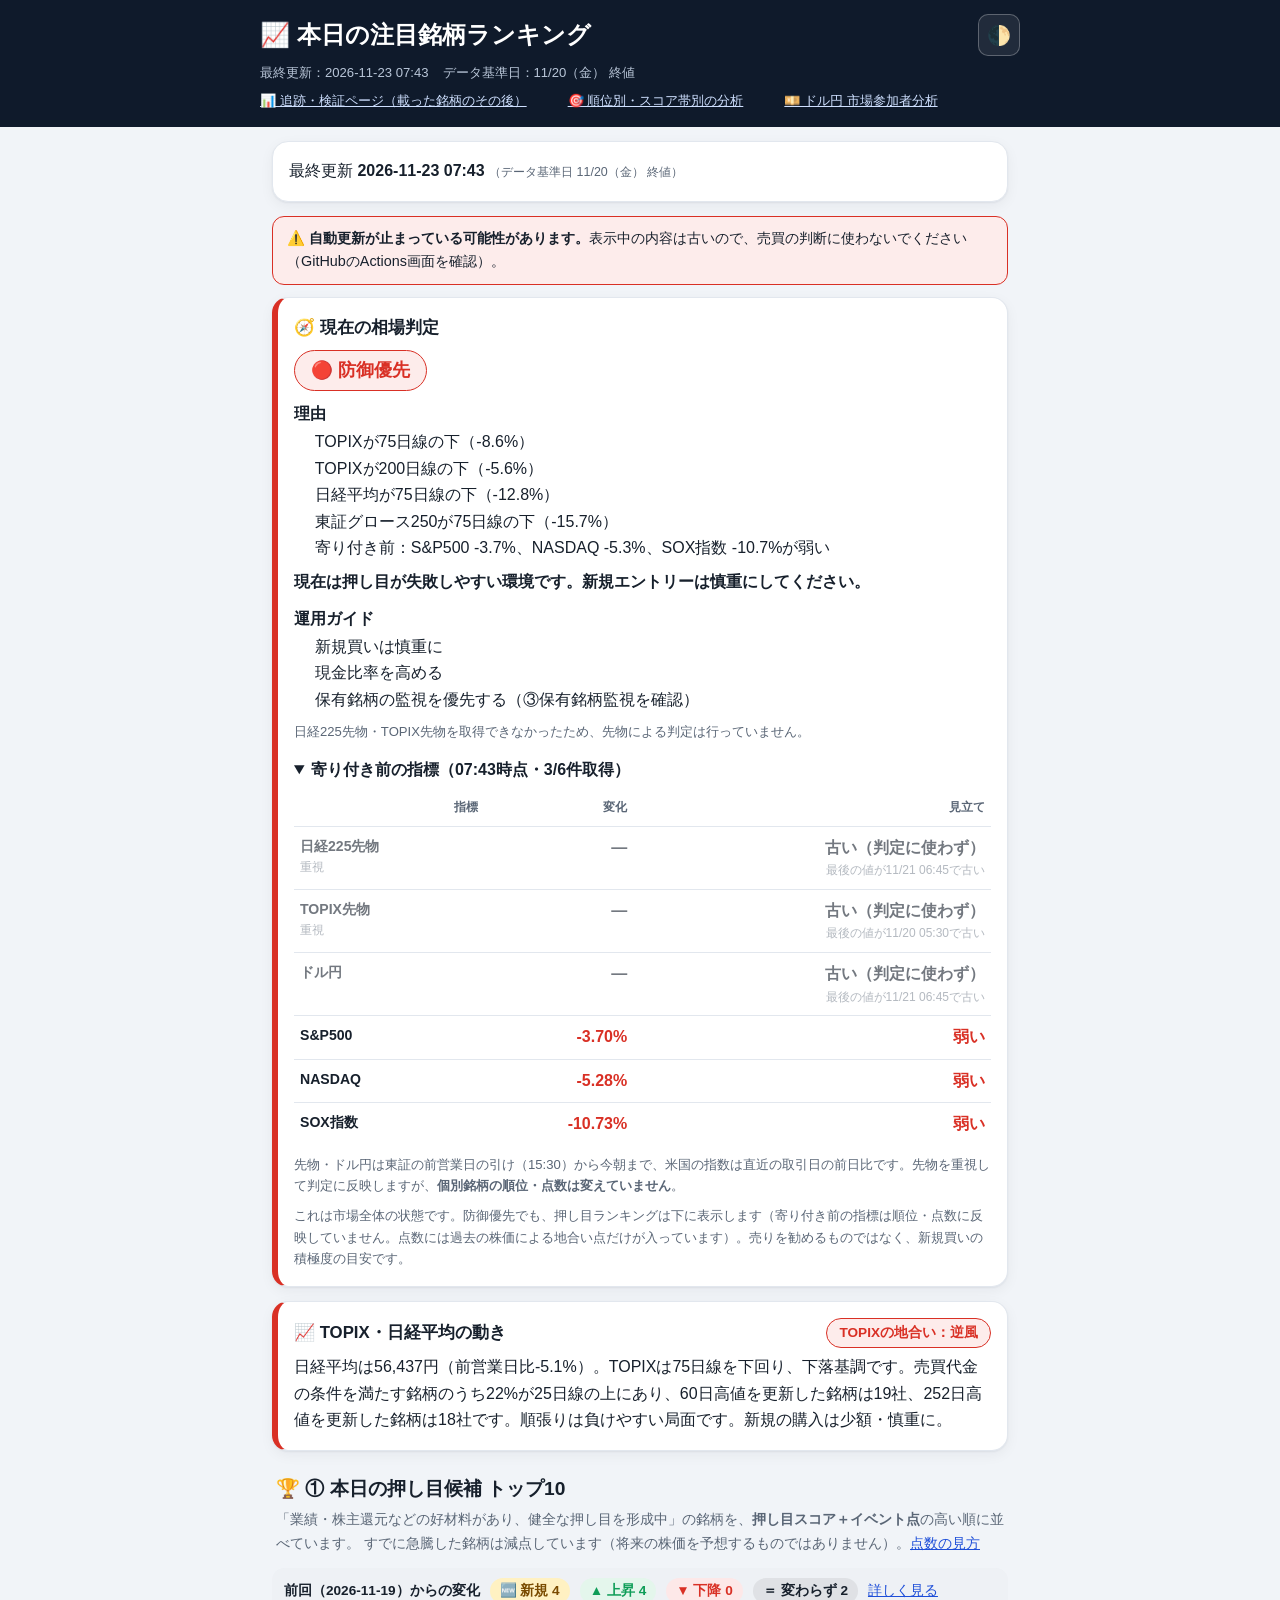
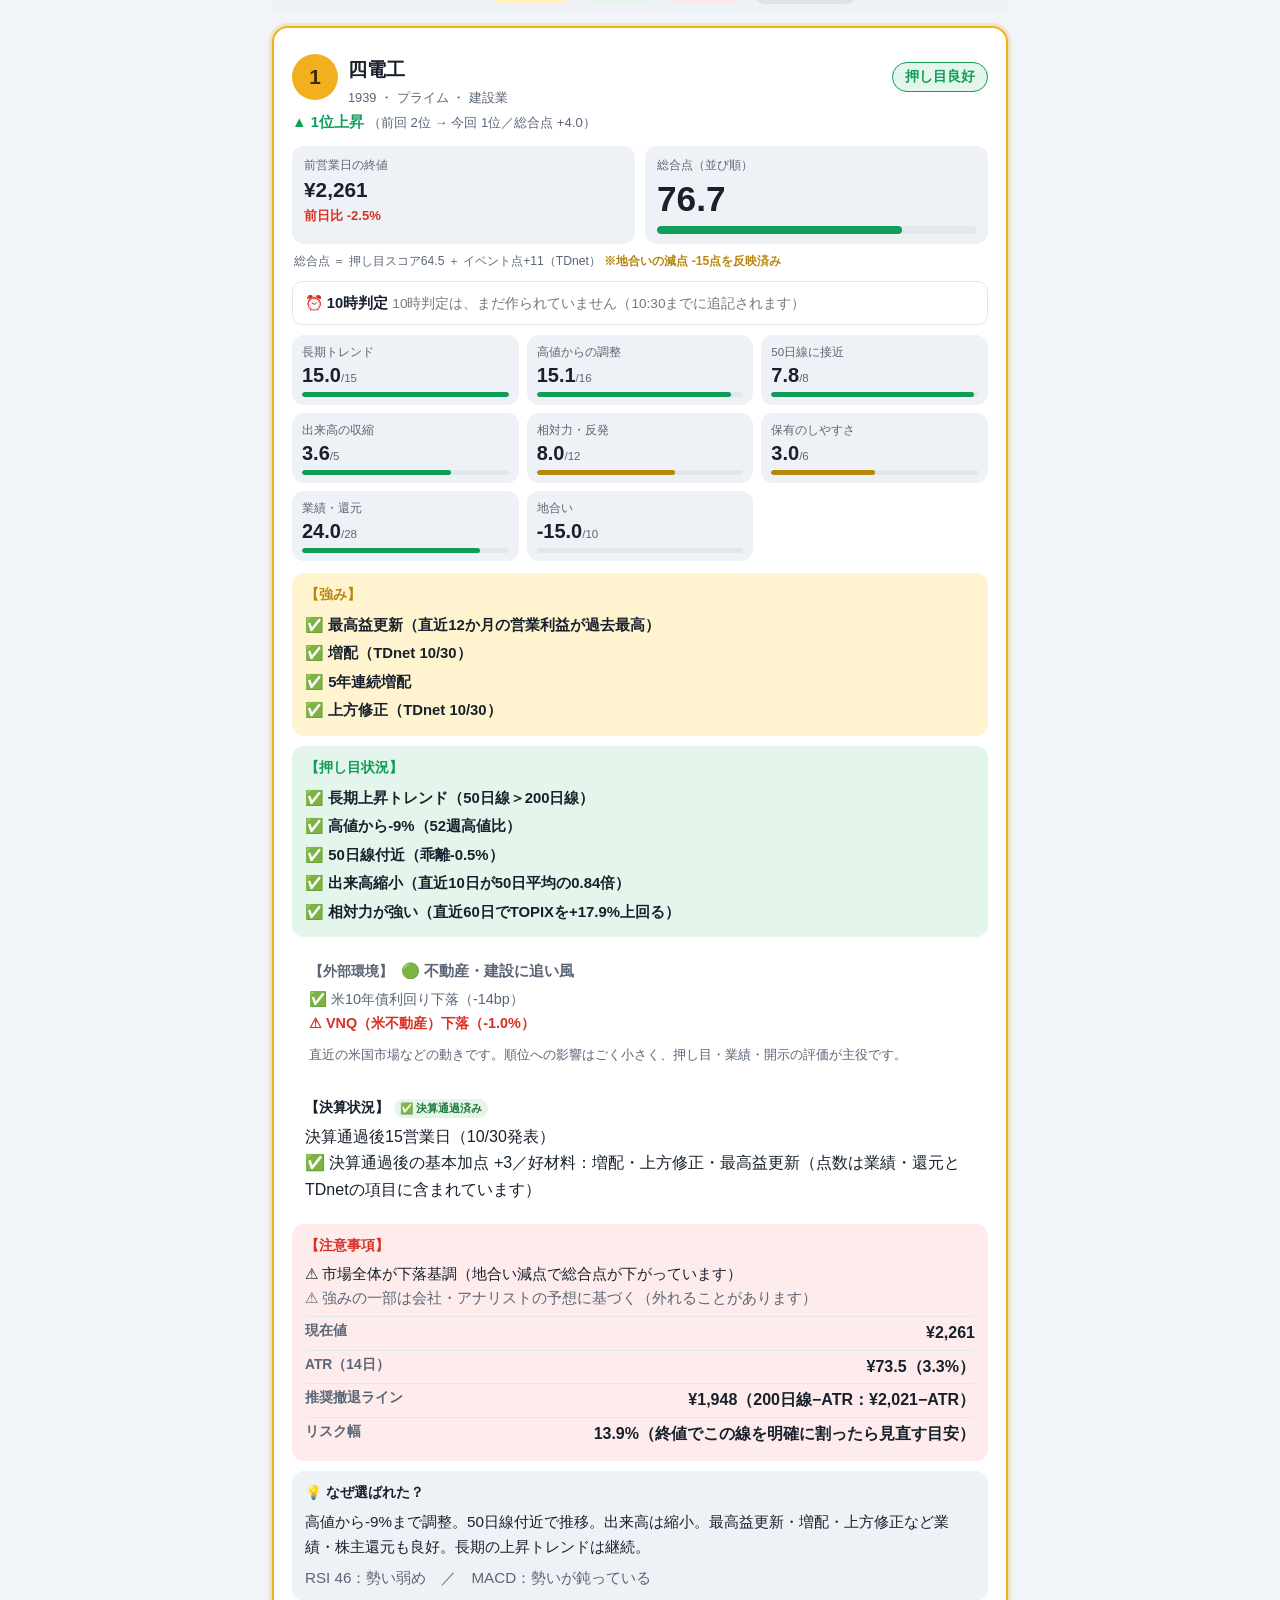
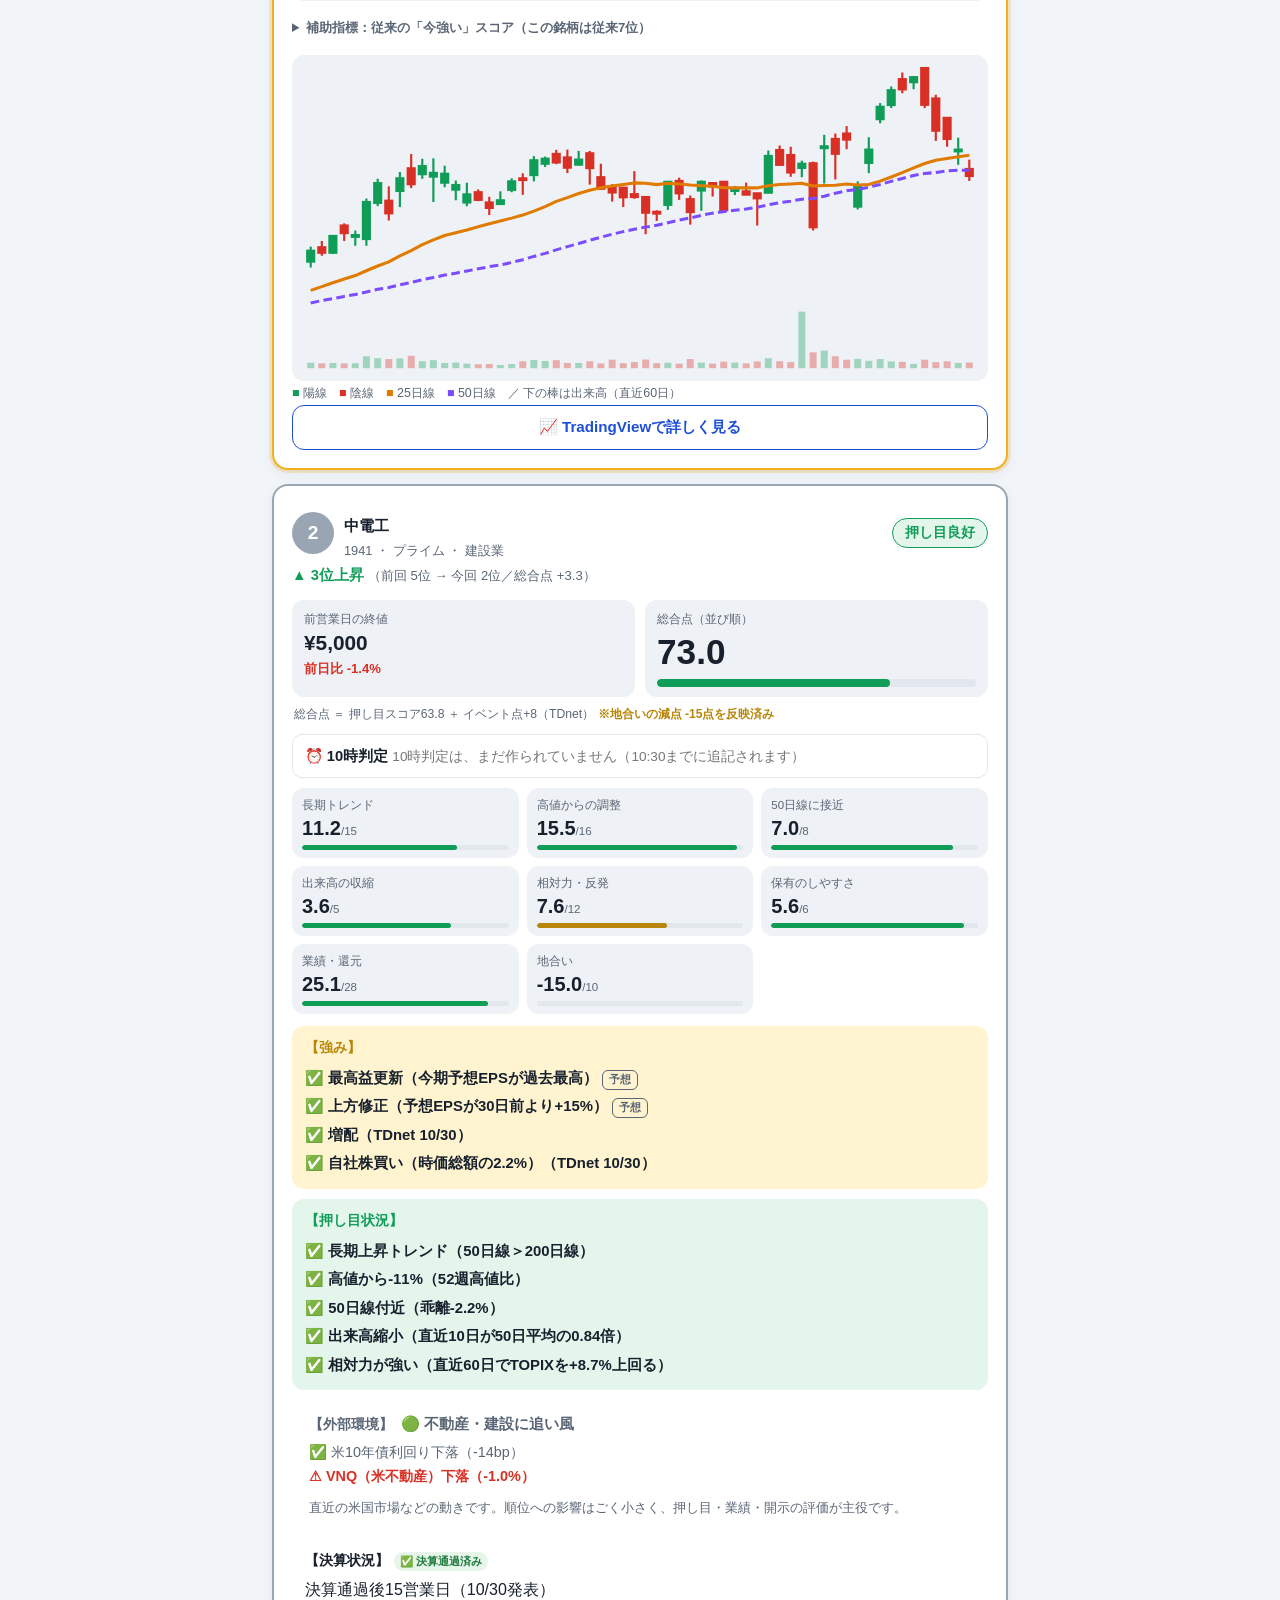
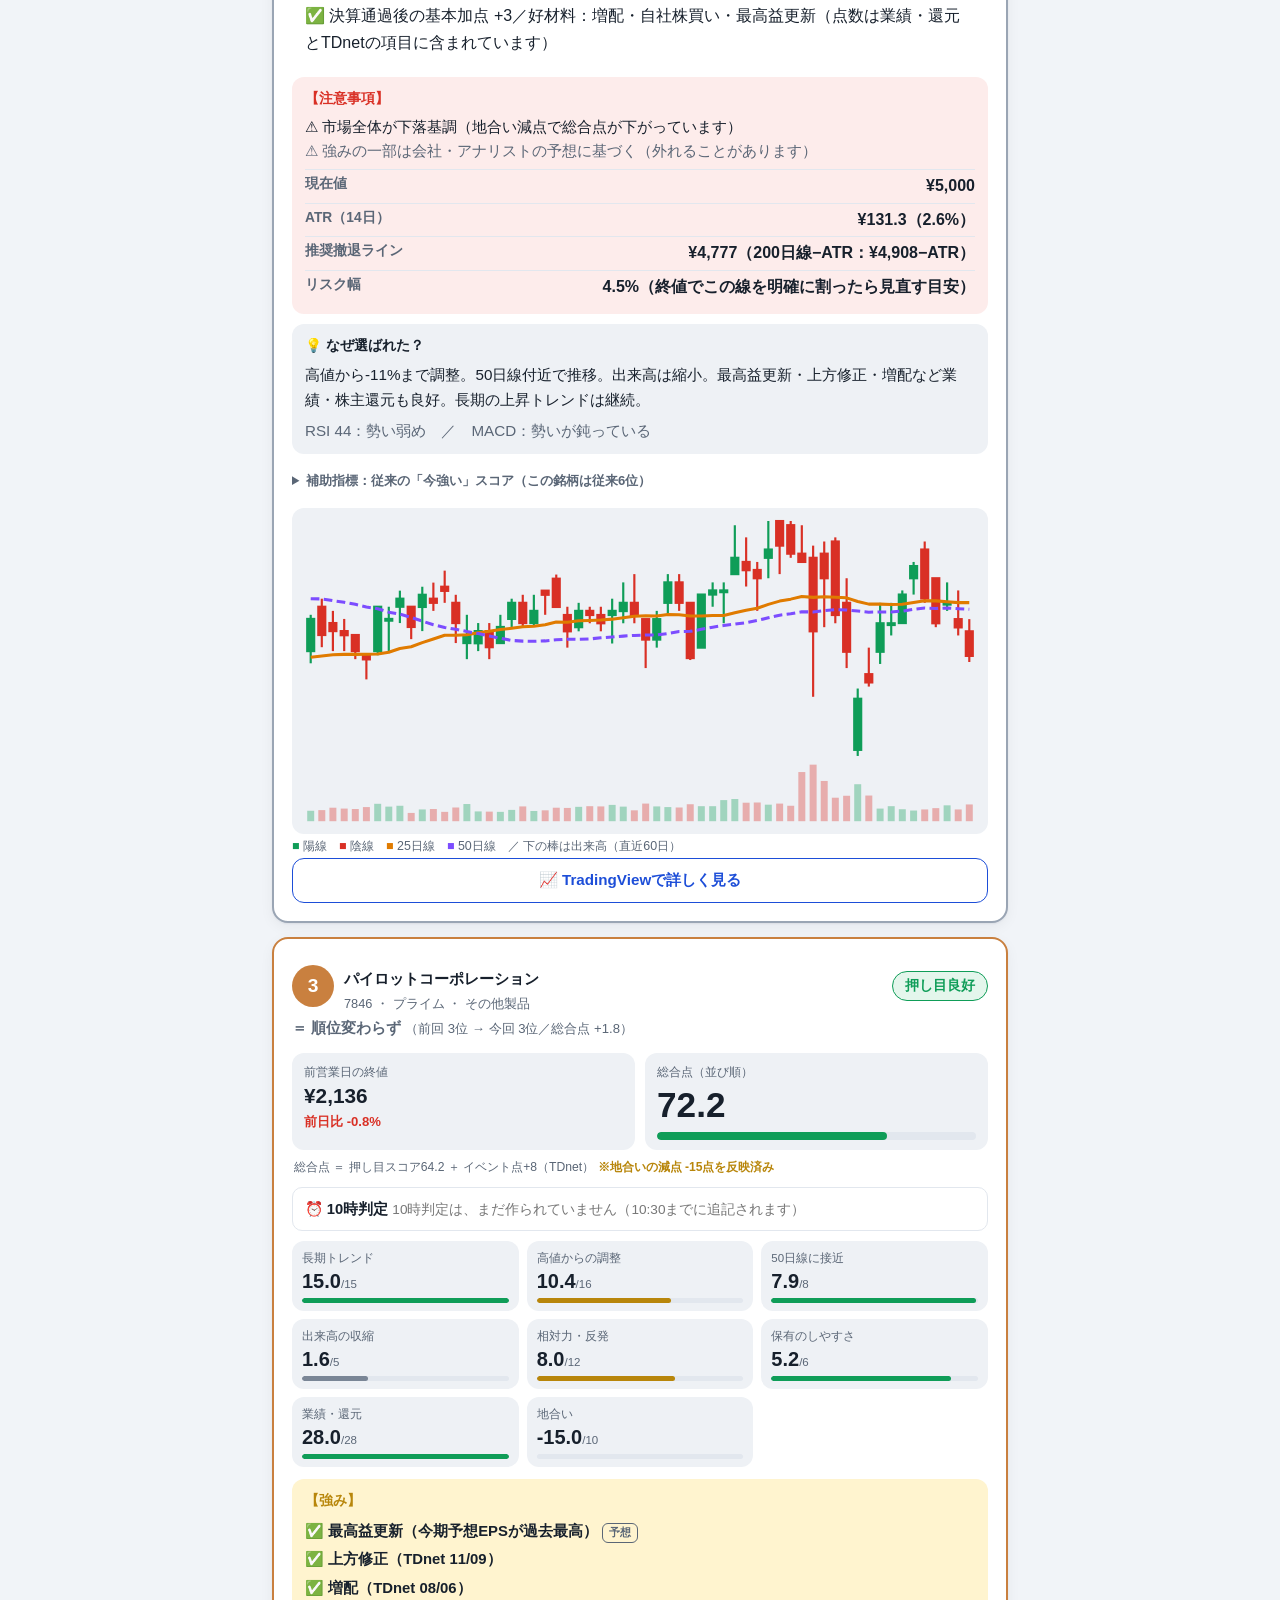
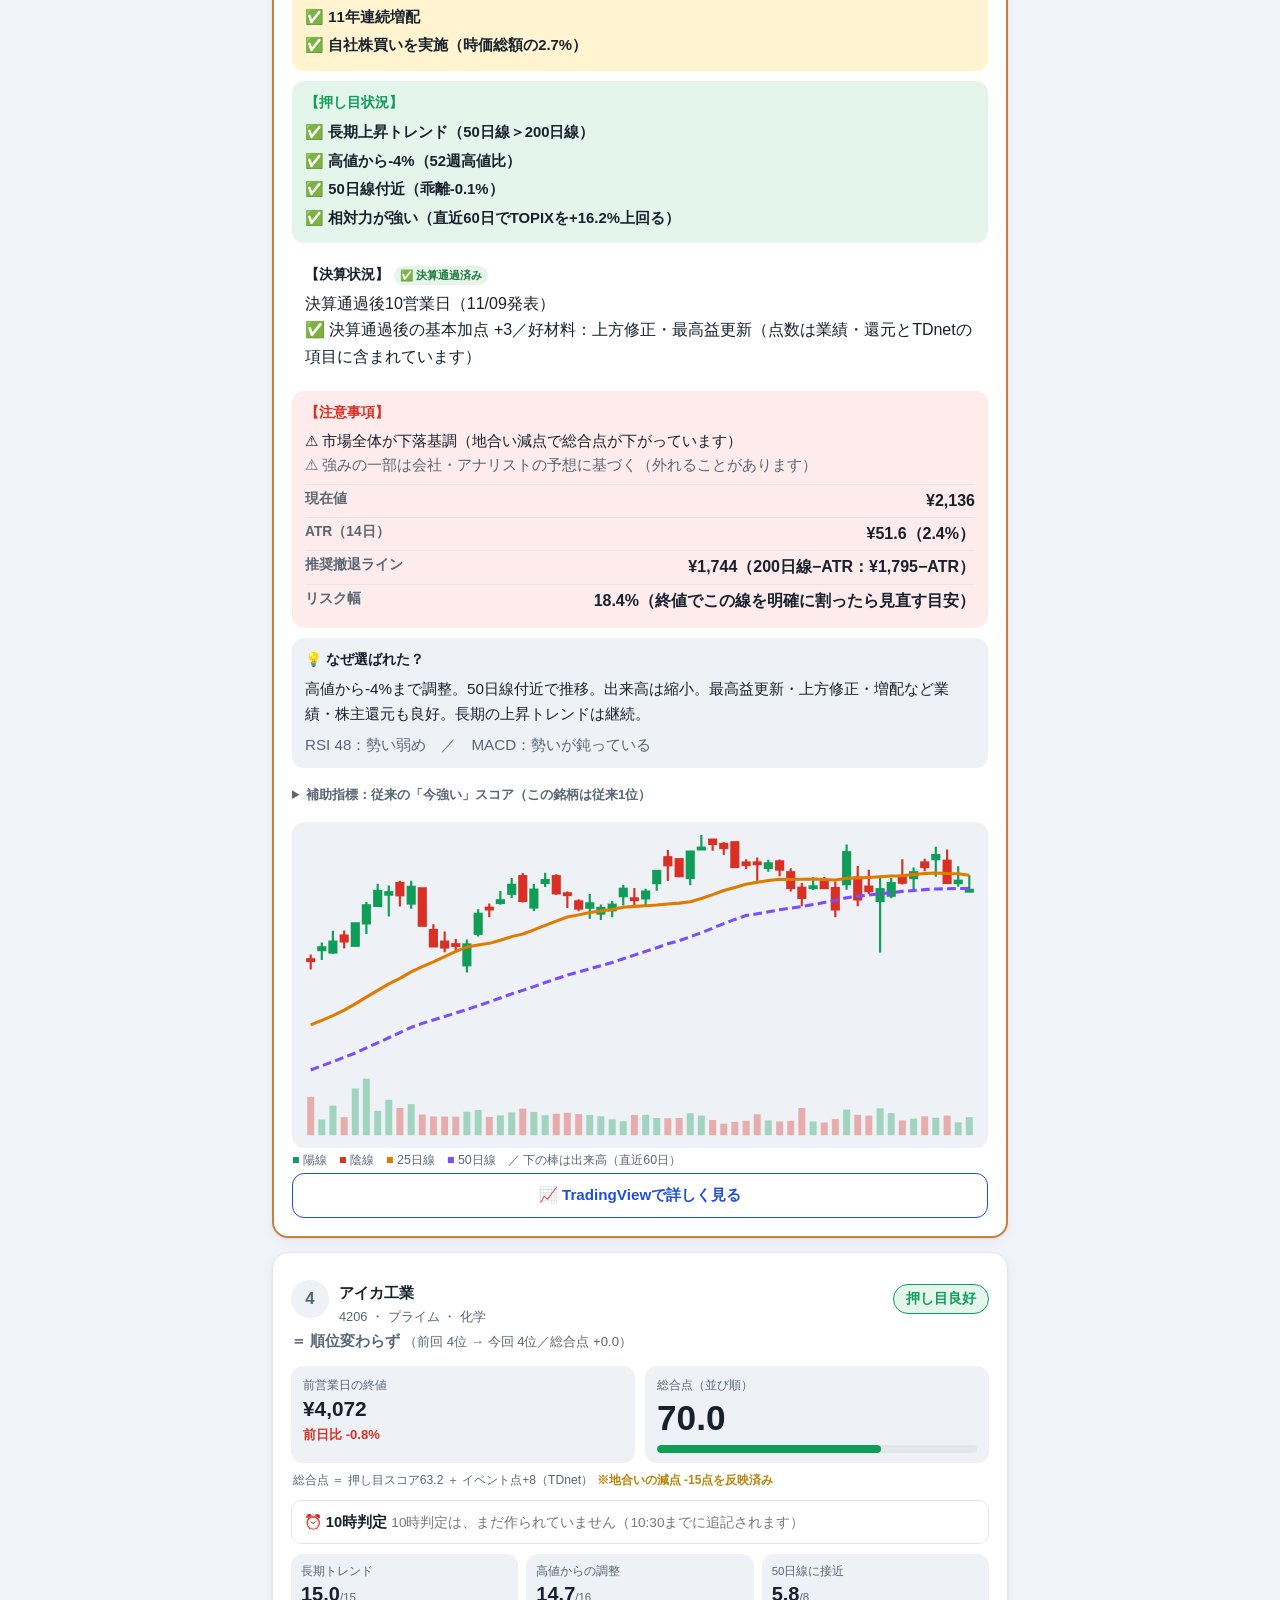
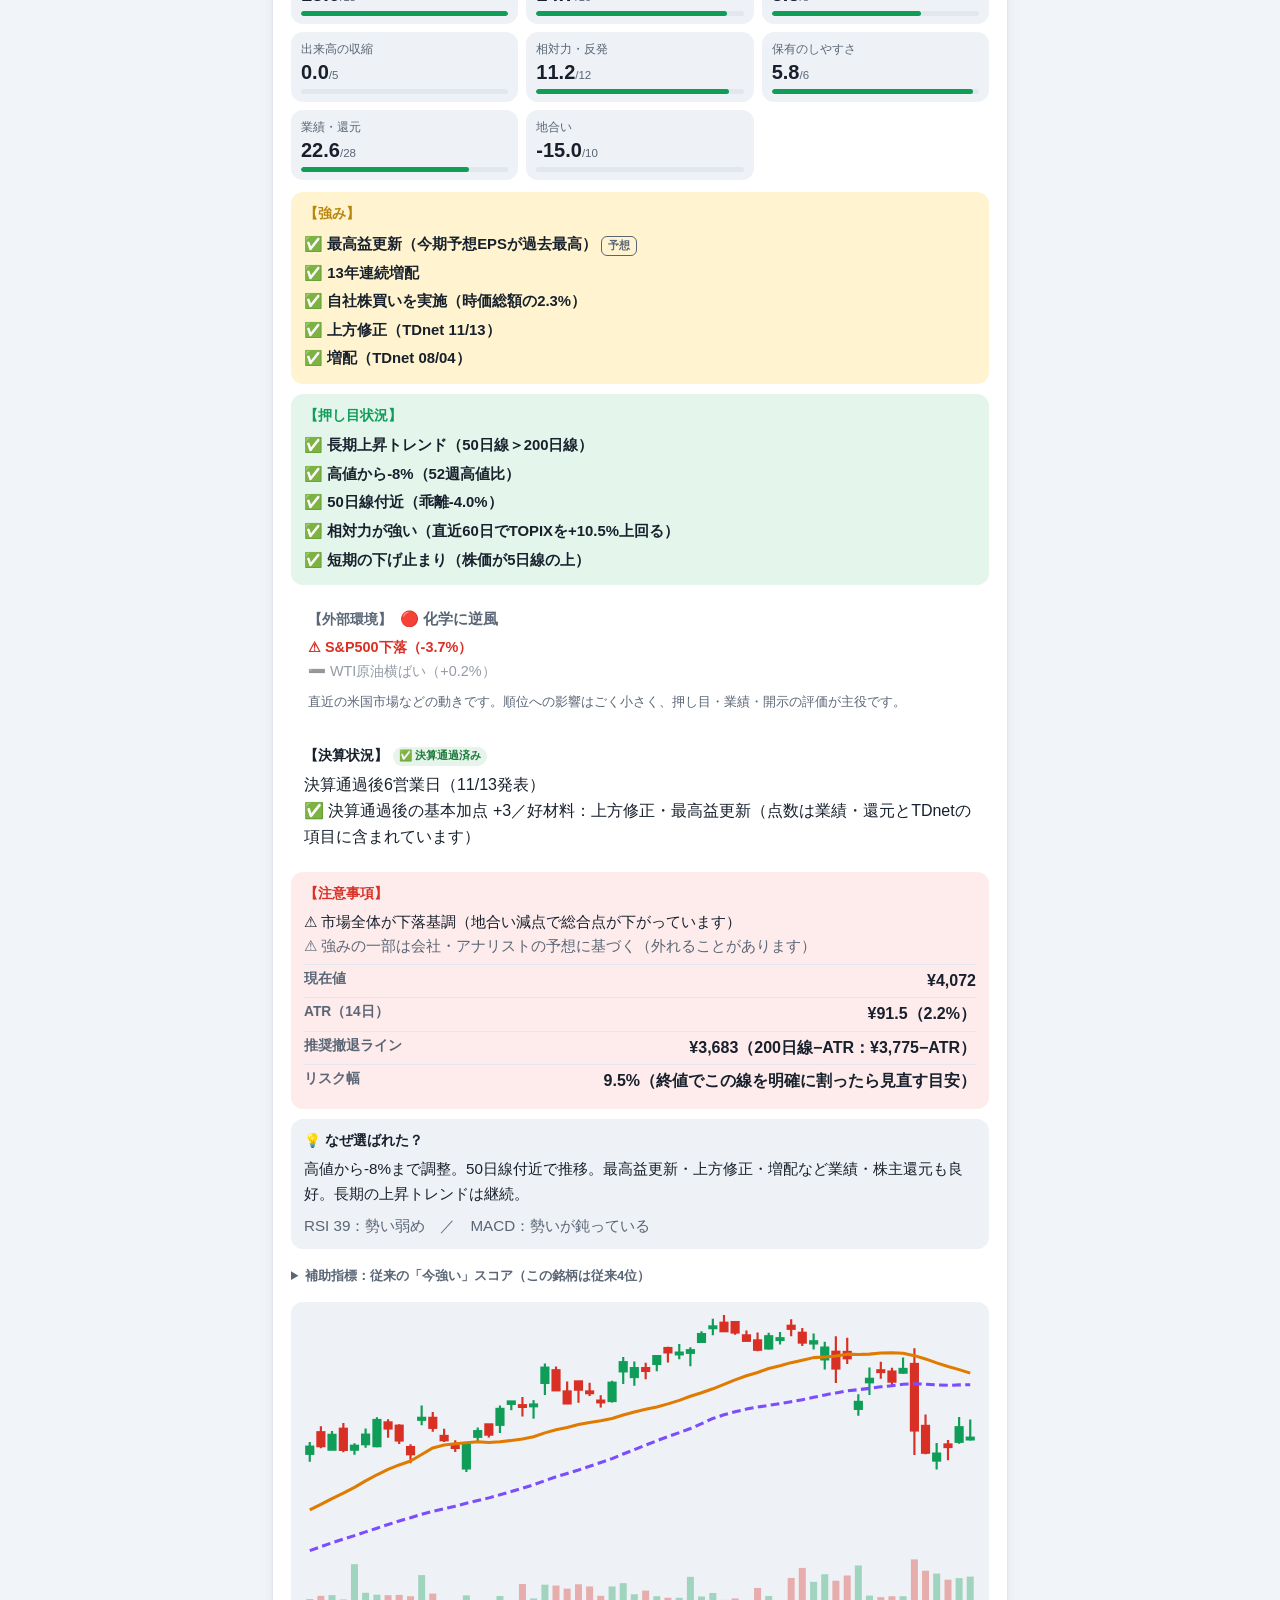
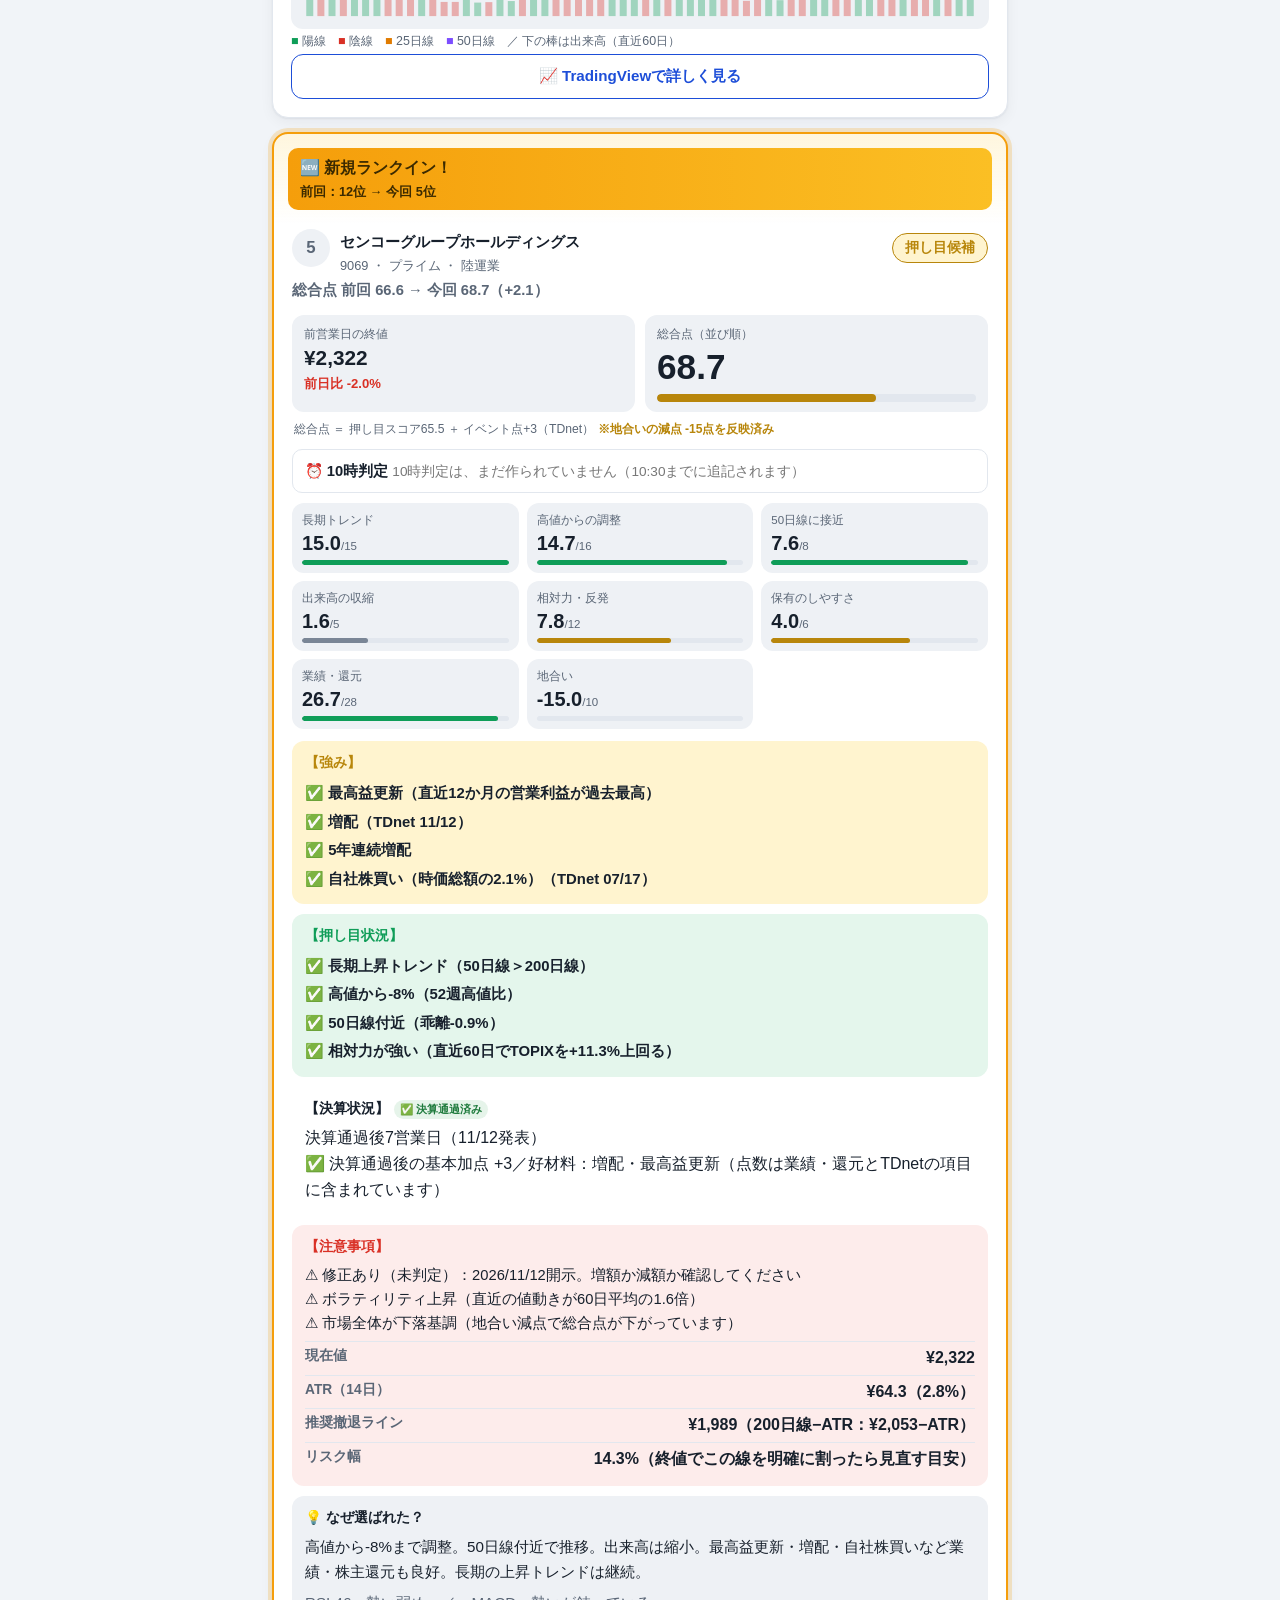
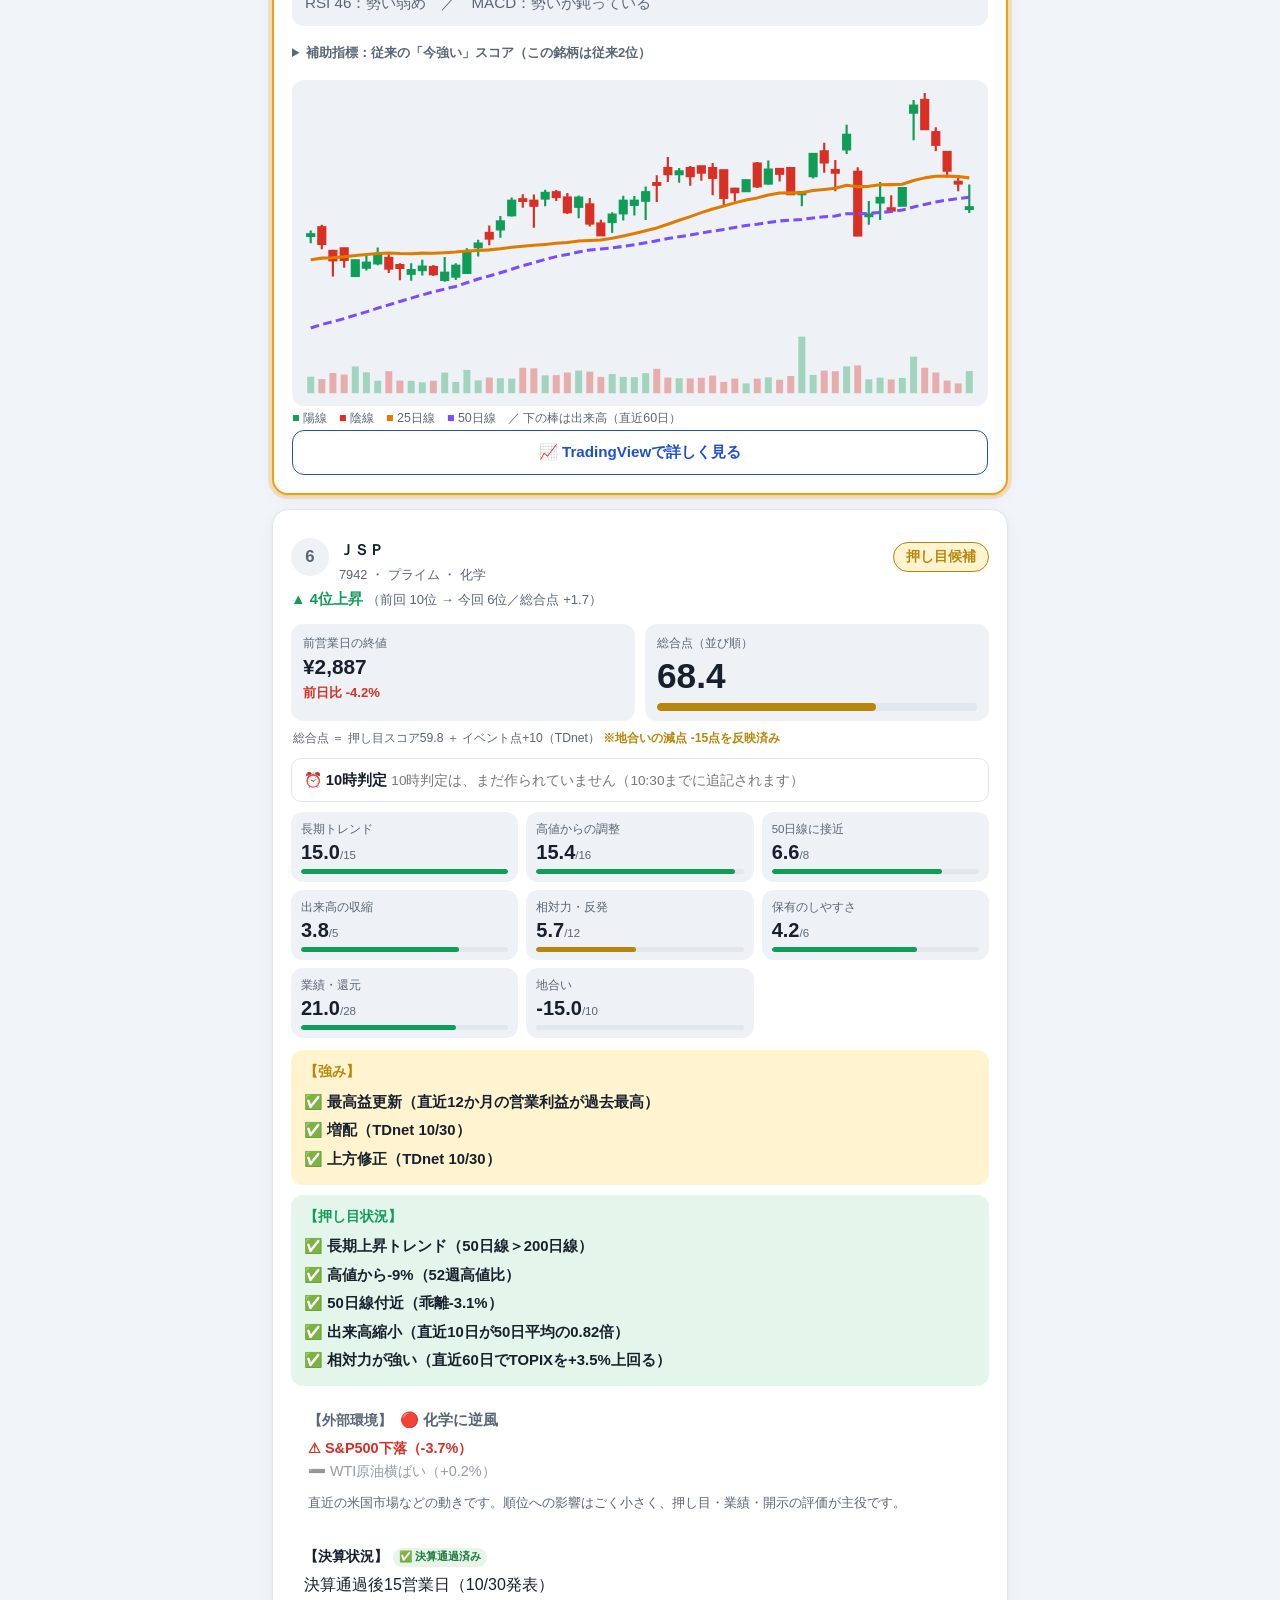
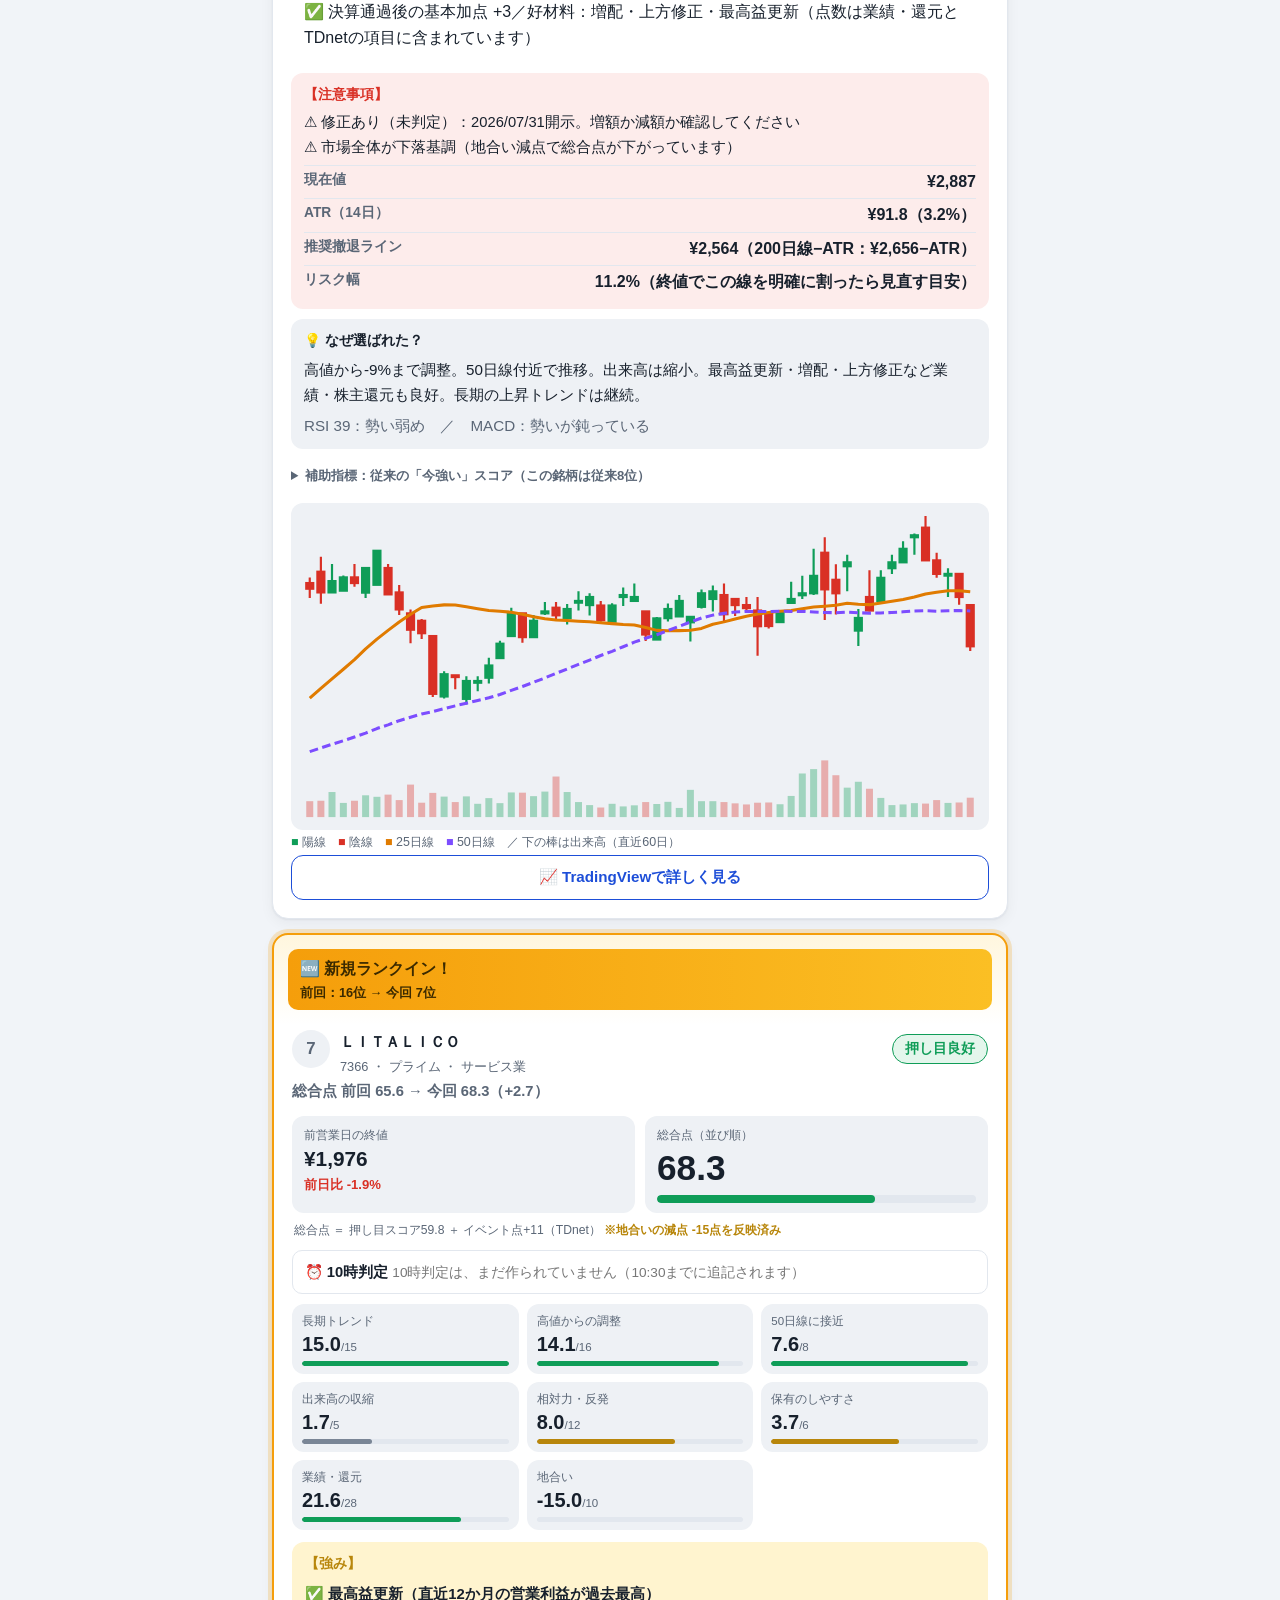
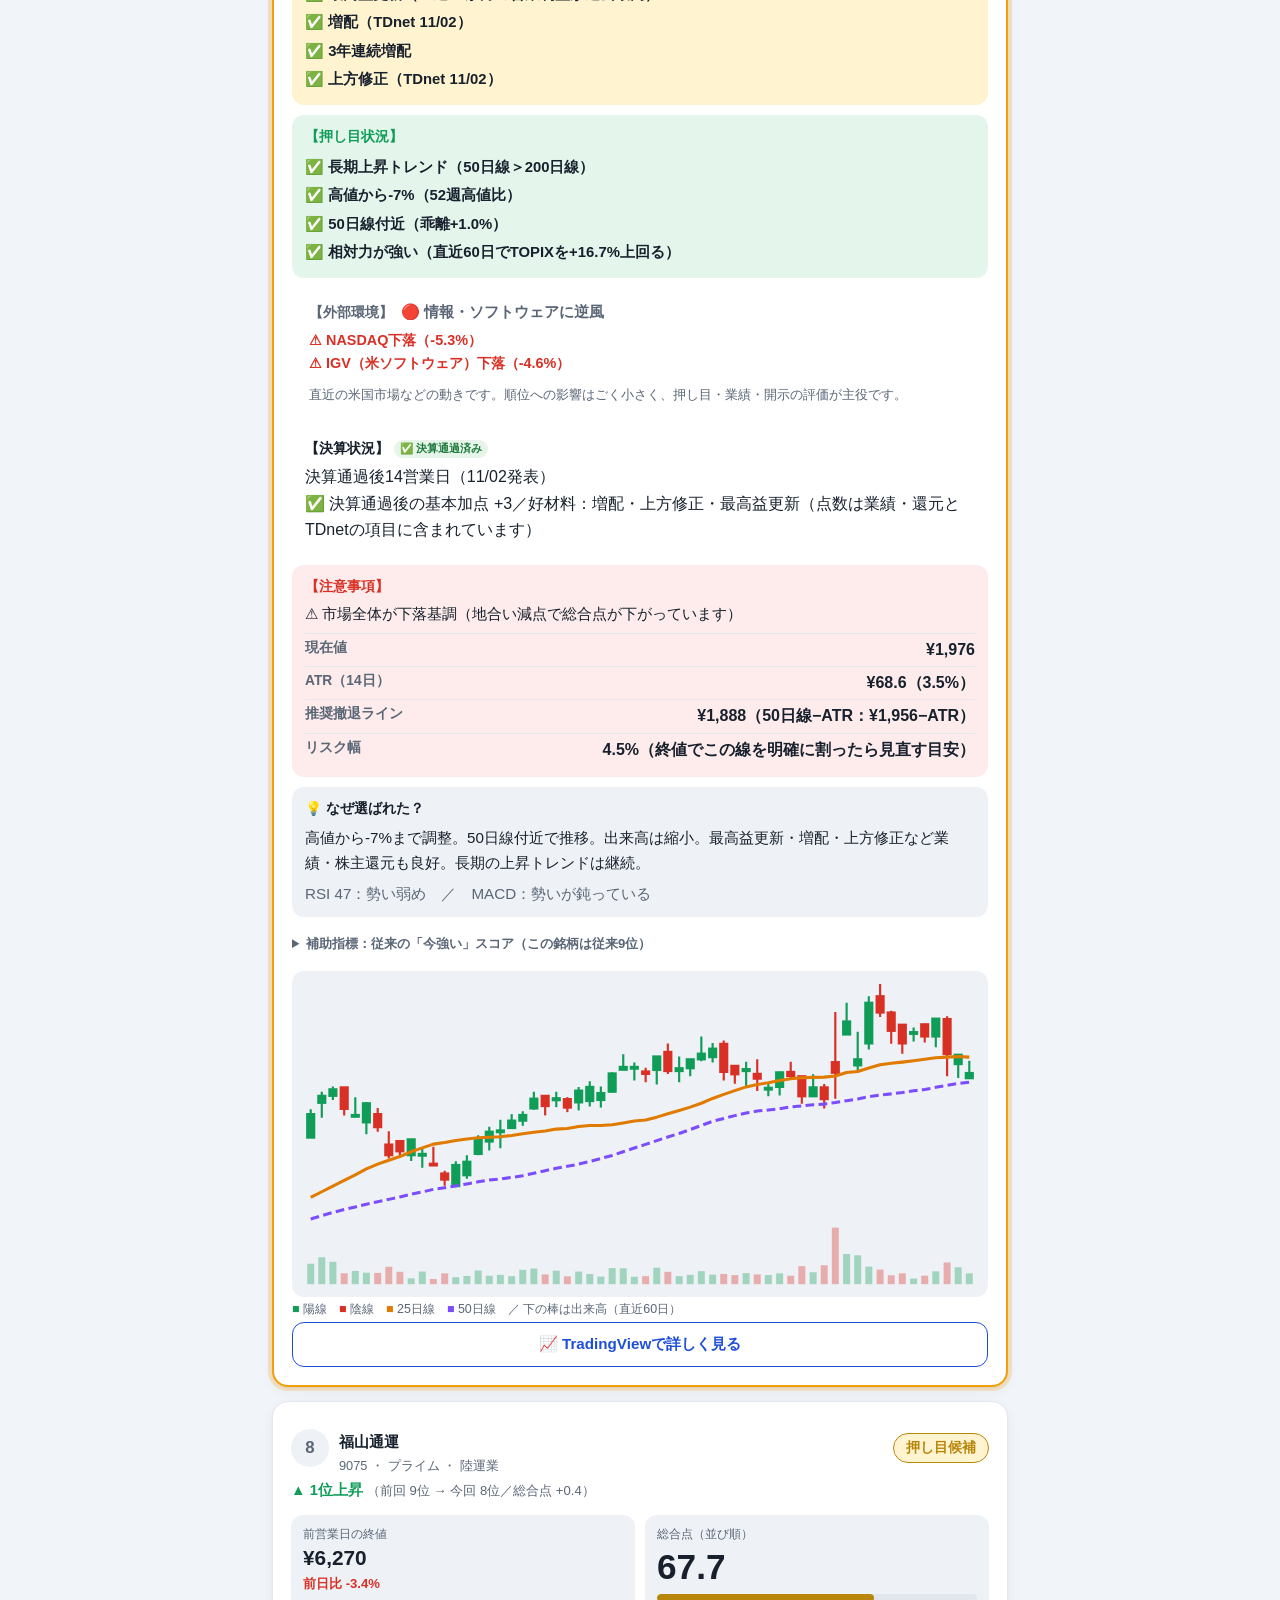
==== docs/index.html @ c9b462a0 "daily update 2026-11-23" ====
<!doctype html>
<html lang="ja">
<head>
<meta charset="utf-8">
<meta name="viewport" content="width=device-width, initial-scale=1, viewport-fit=cover">
<meta name="color-scheme" content="light dark">
<meta name="theme-color" content="#0f1a2b">
<meta name="robots" content="noindex">
<title>本日の注目銘柄ランキング｜11/20（金）</title>
<link rel="stylesheet" href="style.css">
<script>
(function(){try{var t=localStorage.getItem('theme');if(t){document.documentElement.setAttribute('data-theme',t);}}catch(e){}})();
</script>
</head>
<body>

<header class="hero">
  <div class="hero-inner">
    <div class="hero-row">
      <h1>📈 本日の注目銘柄ランキング</h1>
      <button id="themeBtn" class="icon-btn" type="button" aria-label="ライト／ダーク表示を切り替え">🌓</button>
    </div>
    <p class="meta">
      <span>最終更新：2026-11-23 07:43</span>
      <span>データ基準日：11/20（金） 終値</span>
    </p>
    <p class="meta"><a class="back" href="tracking.html">📊 追跡・検証ページ（載った銘柄のその後）</a>　<a class="back" href="analysis.html">🎯 順位別・スコア帯別の分析</a>　<a class="back" href="fx/">💴 ドル円 市場参加者分析</a></p>
  </div>
</header>

<main class="wrap">

  
  <!-- 最終更新 -->
  <section class="card refresh" id="refresh">
    <div class="rf-row">
      <div><span class="rf-label">最終更新</span> <b class="rf-time">2026-11-23 07:43</b>
        <small>（データ基準日 11/20（金） 終値）</small></div>
    </div>
  </section>

  <div id="staleBanner" class="banner danger" hidden>
    ⚠️ <b>自動更新が止まっている可能性があります。</b>表示中の内容は古いので、売買の判断に使わないでください（GitHubのActions画面を確認）。
  </div>

  <!-- 相場環境の判定 -->
  
  
  
  <section class="card stance stance-defense" id="stance">
    <h2>🧭 現在の相場判定</h2>
    <p class="stance-main"><span class="pill bear">🔴 防御優先</span></p>
    <p class="stance-sub"><b>理由</b></p>
    <ul class="stance-reasons">
      <li>TOPIXが75日線の下（-8.6%）</li><li>TOPIXが200日線の下（-5.6%）</li><li>日経平均が75日線の下（-12.8%）</li><li>東証グロース250が75日線の下（-15.7%）</li><li>寄り付き前：S&amp;P500 -3.7%、NASDAQ -5.3%、SOX指数 -10.7%が弱い</li>
    </ul>
    <p class="stance-msg">現在は押し目が失敗しやすい環境です。新規エントリーは慎重にしてください。</p>
    <p class="stance-sub"><b>運用ガイド</b></p>
    <ul class="stance-guide"><li>新規買いは慎重に</li><li>現金比率を高める</li><li>保有銘柄の監視を優先する（③保有銘柄監視を確認）</li></ul>
    
    
    <p class="hint">日経225先物・TOPIX先物を取得できなかったため、先物による判定は行っていません。</p>
    
    <details class="pm-table" open>
      <summary>寄り付き前の指標（07:43時点・3/6件取得）</summary>
      <div class="table-wrap"><table>
        <thead><tr><th>指標</th><th>変化</th><th>見立て</th></tr></thead>
        <tbody><tr class="pm-stale">
          <th scope="row">日経225先物<small>重視</small></th>
          <td>—</td>
          <td>古い（判定に使わず）<small>最後の値が11/21 06:45で古い</small></td></tr><tr class="pm-stale">
          <th scope="row">TOPIX先物<small>重視</small></th>
          <td>—</td>
          <td>古い（判定に使わず）<small>最後の値が11/20 05:30で古い</small></td></tr><tr class="pm-stale">
          <th scope="row">ドル円</th>
          <td>—</td>
          <td>古い（判定に使わず）<small>最後の値が11/21 06:45で古い</small></td></tr><tr class="pm-weak">
          <th scope="row">S&amp;P500</th>
          <td>-3.70%</td>
          <td>弱い</td></tr><tr class="pm-weak">
          <th scope="row">NASDAQ</th>
          <td>-5.28%</td>
          <td>弱い</td></tr><tr class="pm-weak">
          <th scope="row">SOX指数</th>
          <td>-10.73%</td>
          <td>弱い</td></tr></tbody>
      </table></div>
      <p class="hint">先物・ドル円は東証の前営業日の引け（15:30）から今朝まで、米国の指数は直近の取引日の前日比です。先物を重視して判定に反映しますが、<b>個別銘柄の順位・点数は変えていません</b>。</p>
    </details>
    
    <p class="hint">これは市場全体の状態です。防御優先でも、押し目ランキングは下に表示します（寄り付き前の指標は順位・点数に反映していません。点数には過去の株価による地合い点だけが入っています）。売りを勧めるものではなく、新規買いの積極度の目安です。</p>
  </section>

  <!-- 市場状況 -->
  <section class="card market regime-bad">
    <div class="market-head">
      <h2>📈 TOPIX・日経平均の動き</h2>
      <span class="pill bear">TOPIXの地合い：逆風</span>
    </div>
    <p>日経平均は56,437円（前営業日比-5.1%）。TOPIXは75日線を下回り、下落基調です。売買代金の条件を満たす銘柄のうち22%が25日線の上にあり、60日高値を更新した銘柄は19社、252日高値を更新した銘柄は18社です。順張りは負けやすい局面です。新規の購入は少額・慎重に。</p>
  </section>

  <!-- ランキング -->
  <h2 class="section-title" id="top10">🏆 ① 本日の押し目候補 トップ10</h2>
  <p class="lead">「業績・株主還元などの好材料があり、健全な押し目を形成中」の銘柄を、<b>押し目スコア＋イベント点</b>の高い順に並べています。
    すでに急騰した銘柄は減点しています（将来の株価を予想するものではありません）。<a href="#guide">点数の見方</a></p>
  

  
  <div class="chg-summary" aria-label="前回からのランキング変化">
    <b>前回（2026-11-19）からの変化</b>
    <span class="cs new">🆕 新規 4</span>
    <span class="cs up">▲ 上昇 4</span>
    <span class="cs down">▼ 下降 0</span>
    <span class="cs same">＝ 変わらず 2</span>
    <a href="#movers">詳しく見る</a>
  </div>
  

  <section class="e10-strip" id="e10Strip" data-ranking-date="2026-11-20" hidden></section>

  
  
  <article class="card stock top top1" id="rank-1">
    
    <header class="stock-head">
      <div class="rank r1">1</div>
      <div class="ident">
        <h3>四電工</h3>
        <p class="sub">1939 ・ プライム ・ 建設業</p>
      </div>
      <span class="pill bull" title="">押し目良好</span>
    </header>
    
    <p class="rank-move up">
      ▲ 1位上昇
      <span>（前回 2位 → 今回 1位／総合点 +4.0）</span>
    </p>
    

    <div class="kpis">
      <div class="kpi">
        <span class="k">前営業日の終値</span>
        <span class="v">¥2,261</span>
        <span class="chg down">前日比 -2.5%</span>
      </div>
      <div class="kpi score-kpi">
        <span class="k">総合点（並び順）</span>
        <span class="v big">76.7</span>
        <span class="bar"><i class="bull" style="width: 76.7%"></i></span>
      </div>
    </div>
    <p class="formula">総合点 ＝ 押し目スコア64.5 ＋ イベント点+11（TDnet）
      
      <b>※地合いの減点 -15点を反映済み</b></p>
    
    <div class="e10" data-code="1939"><span class="e10-title">⏰ 10時判定</span> <span class="e10-body e10-wait">10:30までに自動で追記されます（順位は変わりません）</span></div>

    <div class="scores" aria-label="押し目スコアの内訳">
      
      
      <div class="sc"><span class="k">長期トレンド</span><span class="n">15.0<small>/15</small></span>
        <span class="bar mini"><i class="bull" style="width: 100%"></i></span></div>
      
      
      <div class="sc"><span class="k">高値からの調整</span><span class="n">15.1<small>/16</small></span>
        <span class="bar mini"><i class="bull" style="width: 94%"></i></span></div>
      
      
      <div class="sc"><span class="k">50日線に接近</span><span class="n">7.8<small>/8</small></span>
        <span class="bar mini"><i class="bull" style="width: 98%"></i></span></div>
      
      
      <div class="sc"><span class="k">出来高の収縮</span><span class="n">3.6<small>/5</small></span>
        <span class="bar mini"><i class="bull" style="width: 72%"></i></span></div>
      
      
      <div class="sc"><span class="k">相対力・反発</span><span class="n">8.0<small>/12</small></span>
        <span class="bar mini"><i class="mild" style="width: 67%"></i></span></div>
      
      
      <div class="sc"><span class="k">保有のしやすさ</span><span class="n">3.0<small>/6</small></span>
        <span class="bar mini"><i class="mild" style="width: 50%"></i></span></div>
      
      
      <div class="sc"><span class="k">業績・還元</span><span class="n">24.0<small>/28</small></span>
        <span class="bar mini"><i class="bull" style="width: 86%"></i></span></div>
      
      
      <div class="sc"><span class="k">地合い</span><span class="n">-15.0<small>/10</small></span>
        <span class="bar mini"><i class="neutral" style="width: 0%"></i></span></div>
      
    </div>

    <section class="block events">
      <h4>【強み】</h4>
      <ul>
        
        <li>✅ 最高益更新（直近12か月の営業利益が過去最高）</li>
        
        <li>✅ 増配（TDnet 10/30）</li>
        
        <li>✅ 5年連続増配</li>
        
        <li>✅ 上方修正（TDnet 10/30）</li>
        
      </ul>
    </section>

    <section class="block pullback">
      <h4>【押し目状況】</h4>
      <ul>
        <li>✅ 長期上昇トレンド（50日線＞200日線）</li><li>✅ 高値から-9%（52週高値比）</li><li>✅ 50日線付近（乖離-0.5%）</li><li>✅ 出来高縮小（直近10日が50日平均の0.84倍）</li><li>✅ 相対力が強い（直近60日でTOPIXを+17.9%上回る）</li>
      </ul>
    </section>

    
    <section class="block lead lead-good">
      <h4>【外部環境】<span class="lead-head">🟢 不動産・建設に追い風</span></h4>
      
      <ul>
        <li class="ld-good">✅ 米10年債利回り下落（-14bp）</li><li class="ld-bad">⚠ VNQ（米不動産）下落（-1.0%）</li>
      </ul>
      <p class="hint">直近の米国市場などの動きです。順位への影響はごく小さく、押し目・業績・開示の評価が主役です。</p>
      
    </section>
    

    <section class="block earn earn-passed">
      <h4>【決算状況】<span class="earn-badge ok">✅ 決算通過済み</span></h4>
      <ul>
        <li>決算通過後15営業日（10/30発表）</li>
        
        <li>✅ 決算通過後の基本加点 +3／好材料：増配・上方修正・最高益更新（点数は業績・還元とTDnetの項目に含まれています）</li>
      </ul>
    </section>

    <section class="block risk">
      <h4>【注意事項】</h4>
      <ul>
        <li class="lv-mid">⚠ 市場全体が下落基調（地合い減点で総合点が下がっています）</li><li class="lv-low">⚠ 強みの一部は会社・アナリストの予想に基づく（外れることがあります）</li>
      </ul>
      
      <table class="stoptbl" aria-label="ATRベースの撤退ライン">
        <tr><th>現在値</th><td>¥2,261</td></tr>
        <tr><th>ATR（14日）</th><td>¥73.5（3.3%）</td></tr>
        <tr><th>推奨撤退ライン</th><td><b>¥1,948</b>（200日線−ATR：¥2,021−ATR）</td></tr>
        <tr><th>リスク幅</th><td><b>13.9%</b>（終値でこの線を明確に割ったら見直す目安）</td></tr>
      </table>
      
    </section>

    <section class="block easy">
      <h4>💡 なぜ選ばれた？</h4>
      <p>高値から-9%まで調整。50日線付近で推移。出来高は縮小。最高益更新・増配・上方修正など業績・株主還元も良好。長期の上昇トレンドは継続。</p>
      <p class="indicators">RSI 46：勢い弱め　／　MACD：勢いが鈍っている</p>
    </section>

    <details class="legacy">
      <summary>補助指標：従来の「今強い」スコア（この銘柄は従来7位）</summary>
      <p class="hint">総合点33（基本22＋イベント11）／ 期待値点29
        ／ トレンド5・需給0・業績15・市場2
        。値が高いほど「いま勢いがある」状態で、押し目の良さとは別の指標です。</p>
    </details>

    <div class="chart">
      <svg viewBox="0 0 320 150" class="candle" role="img" aria-label="直近60日のローソク足と25日・50日移動平均線"><line class="up" x1="8.6" x2="8.6" y1="88.1" y2="97.7"/><rect class="up" x="7.0" y="90.0" width="3.2" height="5.0"/><rect class="vol up" x="7.0" y="141.5" width="3.2" height="2.5"/><line class="dn" x1="13.7" x2="13.7" y1="85.5" y2="92.3"/><rect class="dn" x="12.1" y="88.4" width="3.2" height="2.5"/><rect class="vol dn" x="12.1" y="141.8" width="3.2" height="2.2"/><line class="up" x1="18.8" x2="18.8" y1="82.8" y2="91.5"/><rect class="up" x="17.2" y="83.2" width="3.2" height="7.7"/><rect class="vol up" x="17.2" y="141.6" width="3.2" height="2.4"/><line class="dn" x1="24.0" x2="24.0" y1="77.4" y2="85.5"/><rect class="dn" x="22.4" y="78.4" width="3.2" height="3.5"/><rect class="vol dn" x="22.4" y="141.8" width="3.2" height="2.2"/><line class="up" x1="29.1" x2="29.1" y1="80.7" y2="87.7"/><rect class="up" x="27.5" y="82.8" width="3.2" height="0.8"/><rect class="vol up" x="27.5" y="141.7" width="3.2" height="2.3"/><line class="up" x1="34.2" x2="34.2" y1="66.0" y2="87.7"/><rect class="up" x="32.6" y="67.6" width="3.2" height="17.0"/><rect class="vol up" x="32.6" y="138.5" width="3.2" height="5.5"/><line class="up" x1="39.4" x2="39.4" y1="56.9" y2="69.5"/><rect class="up" x="37.8" y="58.9" width="3.2" height="9.1"/><rect class="vol up" x="37.8" y="139.4" width="3.2" height="4.6"/><line class="dn" x1="44.5" x2="44.5" y1="60.4" y2="76.1"/><rect class="dn" x="42.9" y="67.0" width="3.2" height="5.8"/><rect class="vol dn" x="42.9" y="139.8" width="3.2" height="4.2"/><line class="up" x1="49.6" x2="49.6" y1="53.8" y2="69.9"/><rect class="up" x="48.0" y="56.7" width="3.2" height="5.8"/><rect class="vol up" x="48.0" y="139.5" width="3.2" height="4.5"/><line class="dn" x1="54.8" x2="54.8" y1="45.5" y2="61.2"/><rect class="dn" x="53.2" y="52.1" width="3.2" height="7.3"/><rect class="vol dn" x="53.2" y="138.3" width="3.2" height="5.7"/><line class="up" x1="59.9" x2="59.9" y1="47.7" y2="56.9"/><rect class="up" x="58.3" y="51.1" width="3.2" height="3.7"/><rect class="vol up" x="58.3" y="140.8" width="3.2" height="3.2"/><line class="up" x1="65.0" x2="65.0" y1="47.5" y2="67.6"/><rect class="up" x="63.4" y="54.2" width="3.2" height="1.7"/><rect class="vol up" x="63.4" y="140.3" width="3.2" height="3.7"/><line class="up" x1="70.2" x2="70.2" y1="50.9" y2="60.8"/><rect class="up" x="68.6" y="54.6" width="3.2" height="4.1"/><rect class="vol up" x="68.6" y="141.6" width="3.2" height="2.4"/><line class="up" x1="75.3" x2="75.3" y1="57.7" y2="66.8"/><rect class="up" x="73.7" y="59.8" width="3.2" height="2.1"/><rect class="vol up" x="73.7" y="141.4" width="3.2" height="2.6"/><line class="up" x1="80.4" x2="80.4" y1="58.7" y2="69.5"/><rect class="up" x="78.8" y="64.1" width="3.2" height="3.7"/><rect class="vol up" x="78.8" y="141.9" width="3.2" height="2.1"/><line class="dn" x1="85.6" x2="85.6" y1="61.8" y2="67.2"/><rect class="dn" x="84.0" y="63.1" width="3.2" height="3.5"/><rect class="vol dn" x="84.0" y="142.2" width="3.2" height="1.8"/><line class="dn" x1="90.7" x2="90.7" y1="65.2" y2="73.6"/><rect class="dn" x="89.1" y="67.8" width="3.2" height="2.5"/><rect class="vol dn" x="89.1" y="142.1" width="3.2" height="1.9"/><line class="up" x1="95.8" x2="95.8" y1="62.7" y2="68.5"/><rect class="up" x="94.2" y="66.8" width="3.2" height="1.7"/><rect class="vol up" x="94.2" y="142.5" width="3.2" height="1.5"/><line class="up" x1="101.0" x2="101.0" y1="56.7" y2="63.1"/><rect class="up" x="99.4" y="58.1" width="3.2" height="3.9"/><rect class="vol up" x="99.4" y="142.1" width="3.2" height="1.9"/><line class="dn" x1="106.1" x2="106.1" y1="54.4" y2="64.3"/><rect class="dn" x="104.5" y="56.7" width="3.2" height="0.8"/><rect class="vol dn" x="104.5" y="140.8" width="3.2" height="3.2"/><line class="up" x1="111.2" x2="111.2" y1="46.5" y2="58.1"/><rect class="up" x="109.6" y="48.4" width="3.2" height="6.8"/><rect class="vol up" x="109.6" y="140.2" width="3.2" height="3.8"/><line class="up" x1="116.4" x2="116.4" y1="46.7" y2="51.5"/><rect class="up" x="114.8" y="47.7" width="3.2" height="2.3"/><rect class="vol up" x="114.8" y="140.7" width="3.2" height="3.3"/><line class="dn" x1="121.5" x2="121.5" y1="43.6" y2="50.2"/><rect class="dn" x="119.9" y="45.5" width="3.2" height="3.9"/><rect class="vol dn" x="119.9" y="140.3" width="3.2" height="3.7"/><line class="dn" x1="126.6" x2="126.6" y1="43.5" y2="54.3"/><rect class="dn" x="125.0" y="47.1" width="3.2" height="4.7"/><rect class="vol dn" x="125.0" y="141.6" width="3.2" height="2.4"/><line class="up" x1="131.8" x2="131.8" y1="44.1" y2="50.9"/><rect class="up" x="130.2" y="48.1" width="3.2" height="2.3"/><rect class="vol up" x="130.2" y="141.6" width="3.2" height="2.4"/><line class="dn" x1="136.9" x2="136.9" y1="44.1" y2="59.6"/><rect class="dn" x="135.3" y="45.2" width="3.2" height="6.8"/><rect class="vol dn" x="135.3" y="140.8" width="3.2" height="3.2"/><line class="dn" x1="142.0" x2="142.0" y1="50.0" y2="61.9"/><rect class="dn" x="140.4" y="56.2" width="3.2" height="5.3"/><rect class="vol dn" x="140.4" y="141.8" width="3.2" height="2.2"/><line class="dn" x1="147.2" x2="147.2" y1="59.4" y2="67.4"/><rect class="dn" x="145.6" y="60.4" width="3.2" height="2.8"/><rect class="vol dn" x="145.6" y="140.1" width="3.2" height="3.9"/><line class="dn" x1="152.3" x2="152.3" y1="61.0" y2="69.9"/><rect class="dn" x="150.7" y="61.0" width="3.2" height="4.4"/><rect class="vol dn" x="150.7" y="141.7" width="3.2" height="2.3"/><line class="dn" x1="157.4" x2="157.4" y1="53.4" y2="66.1"/><rect class="dn" x="155.8" y="64.0" width="3.2" height="1.3"/><rect class="vol dn" x="155.8" y="141.2" width="3.2" height="2.8"/><line class="dn" x1="162.6" x2="162.6" y1="65.3" y2="82.4"/><rect class="dn" x="161.0" y="65.3" width="3.2" height="7.2"/><rect class="vol dn" x="161.0" y="140.0" width="3.2" height="4.0"/><line class="dn" x1="167.7" x2="167.7" y1="71.4" y2="76.3"/><rect class="dn" x="166.1" y="72.1" width="3.2" height="0.8"/><rect class="vol dn" x="166.1" y="141.7" width="3.2" height="2.3"/><line class="up" x1="172.8" x2="172.8" y1="58.3" y2="71.2"/><rect class="up" x="171.2" y="58.3" width="3.2" height="10.6"/><rect class="vol up" x="171.2" y="141.5" width="3.2" height="2.5"/><line class="dn" x1="178.0" x2="178.0" y1="56.4" y2="66.6"/><rect class="dn" x="176.4" y="57.9" width="3.2" height="5.7"/><rect class="vol dn" x="176.4" y="141.9" width="3.2" height="2.1"/><line class="dn" x1="183.1" x2="183.1" y1="64.6" y2="78.0"/><rect class="dn" x="181.5" y="66.3" width="3.2" height="5.9"/><rect class="vol dn" x="181.5" y="139.8" width="3.2" height="4.2"/><line class="up" x1="188.2" x2="188.2" y1="57.7" y2="71.6"/><rect class="up" x="186.6" y="58.3" width="3.2" height="4.0"/><rect class="vol up" x="186.6" y="141.4" width="3.2" height="2.6"/><line class="dn" x1="193.4" x2="193.4" y1="58.5" y2="65.1"/><rect class="dn" x="191.8" y="58.9" width="3.2" height="1.5"/><rect class="vol dn" x="191.8" y="141.9" width="3.2" height="2.1"/><line class="dn" x1="198.5" x2="198.5" y1="58.3" y2="72.7"/><rect class="dn" x="196.9" y="58.3" width="3.2" height="13.1"/><rect class="vol dn" x="196.9" y="141.0" width="3.2" height="3.0"/><line class="up" x1="203.6" x2="203.6" y1="60.2" y2="64.4"/><rect class="up" x="202.0" y="61.7" width="3.2" height="0.8"/><rect class="vol up" x="202.0" y="141.4" width="3.2" height="2.6"/><line class="dn" x1="208.8" x2="208.8" y1="58.7" y2="64.2"/><rect class="dn" x="207.2" y="62.7" width="3.2" height="1.5"/><rect class="vol dn" x="207.2" y="141.8" width="3.2" height="2.2"/><line class="dn" x1="213.9" x2="213.9" y1="63.6" y2="78.4"/><rect class="dn" x="212.3" y="63.6" width="3.2" height="2.3"/><rect class="vol dn" x="212.3" y="140.9" width="3.2" height="3.1"/><line class="up" x1="219.0" x2="219.0" y1="43.9" y2="63.4"/><rect class="up" x="217.4" y="46.4" width="3.2" height="16.9"/><rect class="vol up" x="217.4" y="139.4" width="3.2" height="4.6"/><line class="dn" x1="224.2" x2="224.2" y1="41.6" y2="50.9"/><rect class="dn" x="222.6" y="43.7" width="3.2" height="6.8"/><rect class="vol dn" x="222.6" y="140.8" width="3.2" height="3.2"/><line class="dn" x1="229.3" x2="229.3" y1="42.2" y2="56.0"/><rect class="dn" x="227.7" y="46.0" width="3.2" height="8.0"/><rect class="vol dn" x="227.7" y="141.2" width="3.2" height="2.8"/><line class="up" x1="234.4" x2="234.4" y1="48.6" y2="56.2"/><rect class="up" x="232.8" y="50.0" width="3.2" height="1.9"/><rect class="vol up" x="232.8" y="118.0" width="3.2" height="26.0"/><line class="dn" x1="239.6" x2="239.6" y1="49.0" y2="80.7"/><rect class="dn" x="238.0" y="49.8" width="3.2" height="29.4"/><rect class="vol dn" x="238.0" y="136.7" width="3.2" height="7.3"/><line class="up" x1="244.7" x2="244.7" y1="36.7" y2="59.1"/><rect class="up" x="243.1" y="42.0" width="3.2" height="0.8"/><rect class="vol up" x="243.1" y="135.9" width="3.2" height="8.1"/><line class="dn" x1="249.8" x2="249.8" y1="36.1" y2="57.2"/><rect class="dn" x="248.2" y="38.6" width="3.2" height="6.8"/><rect class="vol dn" x="248.2" y="138.5" width="3.2" height="5.5"/><line class="dn" x1="255.0" x2="255.0" y1="32.7" y2="43.3"/><rect class="dn" x="253.4" y="36.1" width="3.2" height="2.8"/><rect class="vol dn" x="253.4" y="140.1" width="3.2" height="3.9"/><line class="up" x1="260.1" x2="260.1" y1="58.1" y2="71.0"/><rect class="up" x="258.5" y="60.2" width="3.2" height="9.5"/><rect class="vol up" x="258.5" y="139.7" width="3.2" height="4.3"/><line class="up" x1="265.2" x2="265.2" y1="37.8" y2="54.3"/><rect class="up" x="263.6" y="43.5" width="3.2" height="6.1"/><rect class="vol up" x="263.6" y="140.6" width="3.2" height="3.4"/><line class="up" x1="270.4" x2="270.4" y1="22.1" y2="31.4"/><rect class="up" x="268.8" y="23.8" width="3.2" height="5.7"/><rect class="vol up" x="268.8" y="139.8" width="3.2" height="4.2"/><line class="up" x1="275.5" x2="275.5" y1="14.5" y2="24.4"/><rect class="up" x="273.9" y="16.2" width="3.2" height="6.8"/><rect class="vol up" x="273.9" y="140.9" width="3.2" height="3.1"/><line class="dn" x1="280.6" x2="280.6" y1="8.1" y2="17.6"/><rect class="dn" x="279.0" y="11.1" width="3.2" height="4.7"/><rect class="vol dn" x="279.0" y="141.1" width="3.2" height="2.9"/><line class="up" x1="285.8" x2="285.8" y1="9.8" y2="15.7"/><rect class="up" x="284.2" y="10.2" width="3.2" height="2.3"/><rect class="vol up" x="284.2" y="142.0" width="3.2" height="2.0"/><line class="dn" x1="290.9" x2="290.9" y1="6.0" y2="24.4"/><rect class="dn" x="289.3" y="6.0" width="3.2" height="16.9"/><rect class="vol dn" x="289.3" y="140.1" width="3.2" height="3.9"/><line class="dn" x1="296.0" x2="296.0" y1="18.3" y2="39.5"/><rect class="dn" x="294.4" y="20.0" width="3.2" height="14.8"/><rect class="vol dn" x="294.4" y="141.2" width="3.2" height="2.8"/><line class="dn" x1="301.2" x2="301.2" y1="28.9" y2="42.2"/><rect class="dn" x="299.6" y="28.9" width="3.2" height="9.7"/><rect class="vol dn" x="299.6" y="140.8" width="3.2" height="3.2"/><line class="up" x1="306.3" x2="306.3" y1="38.0" y2="50.5"/><rect class="up" x="304.7" y="43.5" width="3.2" height="0.8"/><rect class="vol up" x="304.7" y="141.6" width="3.2" height="2.4"/><line class="dn" x1="311.4" x2="311.4" y1="48.1" y2="57.9"/><rect class="dn" x="309.8" y="52.4" width="3.2" height="3.2"/><rect class="vol dn" x="309.8" y="141.4" width="3.2" height="2.6"/><polyline class="ma25" points="8.6,108.2 13.7,106.5 18.8,104.7 24.0,103.0 29.1,101.4 34.2,99.2 39.4,97.0 44.5,95.1 49.6,92.4 54.8,89.9 59.9,87.2 65.0,85.0 70.2,83.0 75.3,81.7 80.4,80.5 85.6,79.0 90.7,77.6 95.8,76.3 101.0,75.0 106.1,73.6 111.2,71.8 116.4,69.7 121.5,67.3 126.6,65.6 131.8,63.7 136.9,62.2 142.0,61.0 147.2,60.2 152.3,59.5 157.4,58.8 162.6,59.0 167.7,59.6 172.8,59.0 178.0,59.3 183.1,59.8 188.2,60.1 193.4,60.3 198.5,61.0 203.6,61.1 208.8,61.1 213.9,61.1 219.0,60.1 224.2,59.5 229.3,59.3 234.4,59.0 239.6,60.2 244.7,60.0 249.8,59.9 255.0,59.3 260.1,59.8 265.2,59.5 270.4,58.0 275.5,56.1 280.6,54.1 285.8,51.9 290.9,49.9 296.0,48.4 301.2,47.6 306.3,46.8 311.4,46.1"/><polyline class="ma75" points="8.6,114.0 13.7,112.9 18.8,112.0 24.0,111.0 29.1,110.1 34.2,109.0 39.4,107.7 44.5,106.9 49.6,105.7 54.8,104.6 59.9,103.3 65.0,102.3 70.2,101.2 75.3,100.3 80.4,99.3 85.6,98.3 90.7,97.3 95.8,96.5 101.0,95.4 106.1,94.1 111.2,92.6 116.4,91.2 121.5,89.6 126.6,88.1 131.8,86.7 136.9,85.2 142.0,83.8 147.2,82.4 152.3,81.2 157.4,80.1 162.6,79.1 167.7,78.3 172.8,77.1 178.0,75.9 183.1,74.9 188.2,73.7 193.4,72.7 198.5,72.0 203.6,71.4 208.8,70.8 213.9,70.0 219.0,68.9 224.2,67.9 229.3,67.2 234.4,66.3 239.6,66.0 244.7,64.9 249.8,63.6 255.0,62.4 260.1,61.8 265.2,60.8 270.4,59.5 275.5,58.1 280.6,56.8 285.8,55.4 290.9,54.5 296.0,54.0 301.2,53.3 306.3,53.0 311.4,53.0"/></svg>
      <p class="legend"><span class="l-up">陽線</span><span class="l-dn">陰線</span><span class="l-ma25">25日線</span><span class="l-ma75">50日線</span>／ 下の棒は出来高（直近60日）</p>
      <button class="btn" type="button" data-code="1939" onclick="toggleTV(this)">📈 TradingViewで詳しく見る</button>
      <div class="tv" id="tv-1939" hidden>
        <div id="tvc-1939" class="tv-box"></div>
        <a class="tv-link" href="https://jp.tradingview.com/chart/?symbol=TSE%3A1939" target="_blank" rel="noopener">TradingViewで開く ↗</a>
      </div>
    </div>

    
  </article>
  
  
  <article class="card stock top top2" id="rank-2">
    
    <header class="stock-head">
      <div class="rank r2">2</div>
      <div class="ident">
        <h3>中電工</h3>
        <p class="sub">1941 ・ プライム ・ 建設業</p>
      </div>
      <span class="pill bull" title="">押し目良好</span>
    </header>
    
    <p class="rank-move up">
      ▲ 3位上昇
      <span>（前回 5位 → 今回 2位／総合点 +3.3）</span>
    </p>
    

    <div class="kpis">
      <div class="kpi">
        <span class="k">前営業日の終値</span>
        <span class="v">¥5,000</span>
        <span class="chg down">前日比 -1.4%</span>
      </div>
      <div class="kpi score-kpi">
        <span class="k">総合点（並び順）</span>
        <span class="v big">73.0</span>
        <span class="bar"><i class="bull" style="width: 73.0%"></i></span>
      </div>
    </div>
    <p class="formula">総合点 ＝ 押し目スコア63.8 ＋ イベント点+8（TDnet）
      
      <b>※地合いの減点 -15点を反映済み</b></p>
    
    <div class="e10" data-code="1941"><span class="e10-title">⏰ 10時判定</span> <span class="e10-body e10-wait">10:30までに自動で追記されます（順位は変わりません）</span></div>

    <div class="scores" aria-label="押し目スコアの内訳">
      
      
      <div class="sc"><span class="k">長期トレンド</span><span class="n">11.2<small>/15</small></span>
        <span class="bar mini"><i class="bull" style="width: 75%"></i></span></div>
      
      
      <div class="sc"><span class="k">高値からの調整</span><span class="n">15.5<small>/16</small></span>
        <span class="bar mini"><i class="bull" style="width: 97%"></i></span></div>
      
      
      <div class="sc"><span class="k">50日線に接近</span><span class="n">7.0<small>/8</small></span>
        <span class="bar mini"><i class="bull" style="width: 88%"></i></span></div>
      
      
      <div class="sc"><span class="k">出来高の収縮</span><span class="n">3.6<small>/5</small></span>
        <span class="bar mini"><i class="bull" style="width: 72%"></i></span></div>
      
      
      <div class="sc"><span class="k">相対力・反発</span><span class="n">7.6<small>/12</small></span>
        <span class="bar mini"><i class="mild" style="width: 63%"></i></span></div>
      
      
      <div class="sc"><span class="k">保有のしやすさ</span><span class="n">5.6<small>/6</small></span>
        <span class="bar mini"><i class="bull" style="width: 93%"></i></span></div>
      
      
      <div class="sc"><span class="k">業績・還元</span><span class="n">25.1<small>/28</small></span>
        <span class="bar mini"><i class="bull" style="width: 90%"></i></span></div>
      
      
      <div class="sc"><span class="k">地合い</span><span class="n">-15.0<small>/10</small></span>
        <span class="bar mini"><i class="neutral" style="width: 0%"></i></span></div>
      
    </div>

    <section class="block events">
      <h4>【強み】</h4>
      <ul>
        
        <li>✅ 最高益更新（今期予想EPSが過去最高） <span class="badge">予想</span></li>
        
        <li>✅ 上方修正（予想EPSが30日前より+15%） <span class="badge">予想</span></li>
        
        <li>✅ 増配（TDnet 10/30）</li>
        
        <li>✅ 自社株買い（時価総額の2.2%）（TDnet 10/30）</li>
        
      </ul>
    </section>

    <section class="block pullback">
      <h4>【押し目状況】</h4>
      <ul>
        <li>✅ 長期上昇トレンド（50日線＞200日線）</li><li>✅ 高値から-11%（52週高値比）</li><li>✅ 50日線付近（乖離-2.2%）</li><li>✅ 出来高縮小（直近10日が50日平均の0.84倍）</li><li>✅ 相対力が強い（直近60日でTOPIXを+8.7%上回る）</li>
      </ul>
    </section>

    
    <section class="block lead lead-good">
      <h4>【外部環境】<span class="lead-head">🟢 不動産・建設に追い風</span></h4>
      
      <ul>
        <li class="ld-good">✅ 米10年債利回り下落（-14bp）</li><li class="ld-bad">⚠ VNQ（米不動産）下落（-1.0%）</li>
      </ul>
      <p class="hint">直近の米国市場などの動きです。順位への影響はごく小さく、押し目・業績・開示の評価が主役です。</p>
      
    </section>
    

    <section class="block earn earn-passed">
      <h4>【決算状況】<span class="earn-badge ok">✅ 決算通過済み</span></h4>
      <ul>
        <li>決算通過後15営業日（10/30発表）</li>
        
        <li>✅ 決算通過後の基本加点 +3／好材料：増配・自社株買い・最高益更新（点数は業績・還元とTDnetの項目に含まれています）</li>
      </ul>
    </section>

    <section class="block risk">
      <h4>【注意事項】</h4>
      <ul>
        <li class="lv-mid">⚠ 市場全体が下落基調（地合い減点で総合点が下がっています）</li><li class="lv-low">⚠ 強みの一部は会社・アナリストの予想に基づく（外れることがあります）</li>
      </ul>
      
      <table class="stoptbl" aria-label="ATRベースの撤退ライン">
        <tr><th>現在値</th><td>¥5,000</td></tr>
        <tr><th>ATR（14日）</th><td>¥131.3（2.6%）</td></tr>
        <tr><th>推奨撤退ライン</th><td><b>¥4,777</b>（200日線−ATR：¥4,908−ATR）</td></tr>
        <tr><th>リスク幅</th><td><b>4.5%</b>（終値でこの線を明確に割ったら見直す目安）</td></tr>
      </table>
      
    </section>

    <section class="block easy">
      <h4>💡 なぜ選ばれた？</h4>
      <p>高値から-11%まで調整。50日線付近で推移。出来高は縮小。最高益更新・上方修正・増配など業績・株主還元も良好。長期の上昇トレンドは継続。</p>
      <p class="indicators">RSI 44：勢い弱め　／　MACD：勢いが鈍っている</p>
    </section>

    <details class="legacy">
      <summary>補助指標：従来の「今強い」スコア（この銘柄は従来6位）</summary>
      <p class="hint">総合点38（基本22＋イベント16）／ 期待値点34
        ／ トレンド5・需給4・業績11・市場2
        。値が高いほど「いま勢いがある」状態で、押し目の良さとは別の指標です。</p>
    </details>

    <div class="chart">
      <svg viewBox="0 0 320 150" class="candle" role="img" aria-label="直近60日のローソク足と25日・50日移動平均線"><line class="up" x1="8.6" x2="8.6" y1="49.1" y2="71.4"/><rect class="up" x="7.0" y="51.0" width="3.2" height="14.8"/><rect class="vol up" x="7.0" y="139.2" width="3.2" height="4.8"/><line class="dn" x1="13.7" x2="13.7" y1="41.7" y2="64.0"/><rect class="dn" x="12.1" y="45.4" width="3.2" height="13.0"/><rect class="vol dn" x="12.1" y="138.9" width="3.2" height="5.1"/><line class="dn" x1="18.8" x2="18.8" y1="47.3" y2="65.8"/><rect class="dn" x="17.2" y="52.9" width="3.2" height="3.7"/><rect class="vol dn" x="17.2" y="137.8" width="3.2" height="6.2"/><line class="dn" x1="24.0" x2="24.0" y1="51.0" y2="65.8"/><rect class="dn" x="22.4" y="56.6" width="3.2" height="1.9"/><rect class="vol dn" x="22.4" y="138.2" width="3.2" height="5.8"/><line class="dn" x1="29.1" x2="29.1" y1="58.4" y2="69.5"/><rect class="dn" x="27.5" y="58.4" width="3.2" height="7.4"/><rect class="vol dn" x="27.5" y="138.4" width="3.2" height="5.6"/><line class="dn" x1="34.2" x2="34.2" y1="67.7" y2="78.8"/><rect class="dn" x="32.6" y="67.7" width="3.2" height="1.9"/><rect class="vol dn" x="32.6" y="137.5" width="3.2" height="6.5"/><line class="up" x1="39.4" x2="39.4" y1="45.4" y2="67.7"/><rect class="up" x="37.8" y="45.4" width="3.2" height="20.4"/><rect class="vol up" x="37.8" y="136.0" width="3.2" height="8.0"/><line class="up" x1="44.5" x2="44.5" y1="45.4" y2="65.8"/><rect class="up" x="42.9" y="51.0" width="3.2" height="0.8"/><rect class="vol up" x="42.9" y="137.3" width="3.2" height="6.7"/><line class="up" x1="49.6" x2="49.6" y1="38.0" y2="52.9"/><rect class="up" x="48.0" y="41.7" width="3.2" height="3.7"/><rect class="vol up" x="48.0" y="136.9" width="3.2" height="7.1"/><line class="dn" x1="54.8" x2="54.8" y1="45.4" y2="60.3"/><rect class="dn" x="53.2" y="45.4" width="3.2" height="9.3"/><rect class="vol dn" x="53.2" y="140.2" width="3.2" height="3.8"/><line class="up" x1="59.9" x2="59.9" y1="36.2" y2="56.6"/><rect class="up" x="58.3" y="39.9" width="3.2" height="5.6"/><rect class="vol up" x="58.3" y="138.6" width="3.2" height="5.4"/><line class="dn" x1="65.0" x2="65.0" y1="34.3" y2="47.3"/><rect class="dn" x="63.4" y="41.7" width="3.2" height="1.9"/><rect class="vol dn" x="63.4" y="138.4" width="3.2" height="5.6"/><line class="dn" x1="70.2" x2="70.2" y1="28.8" y2="43.6"/><rect class="dn" x="68.6" y="36.2" width="3.2" height="1.9"/><rect class="vol dn" x="68.6" y="139.7" width="3.2" height="4.3"/><line class="dn" x1="75.3" x2="75.3" y1="39.9" y2="62.1"/><rect class="dn" x="73.7" y="43.6" width="3.2" height="9.3"/><rect class="vol dn" x="73.7" y="137.7" width="3.2" height="6.3"/><line class="up" x1="80.4" x2="80.4" y1="49.1" y2="69.5"/><rect class="up" x="78.8" y="58.4" width="3.2" height="3.7"/><rect class="vol up" x="78.8" y="136.1" width="3.2" height="7.9"/><line class="up" x1="85.6" x2="85.6" y1="52.9" y2="65.8"/><rect class="up" x="84.0" y="56.6" width="3.2" height="5.6"/><rect class="vol up" x="84.0" y="139.5" width="3.2" height="4.5"/><line class="dn" x1="90.7" x2="90.7" y1="52.9" y2="69.5"/><rect class="dn" x="89.1" y="56.6" width="3.2" height="7.4"/><rect class="vol dn" x="89.1" y="139.6" width="3.2" height="4.4"/><line class="up" x1="95.8" x2="95.8" y1="49.1" y2="62.1"/><rect class="up" x="94.2" y="54.7" width="3.2" height="7.4"/><rect class="vol up" x="94.2" y="139.7" width="3.2" height="4.3"/><line class="up" x1="101.0" x2="101.0" y1="41.7" y2="54.7"/><rect class="up" x="99.4" y="43.6" width="3.2" height="7.4"/><rect class="vol up" x="99.4" y="138.8" width="3.2" height="5.2"/><line class="dn" x1="106.1" x2="106.1" y1="39.9" y2="54.7"/><rect class="dn" x="104.5" y="43.6" width="3.2" height="9.3"/><rect class="vol dn" x="104.5" y="137.2" width="3.2" height="6.8"/><line class="up" x1="111.2" x2="111.2" y1="39.9" y2="54.7"/><rect class="up" x="109.6" y="47.3" width="3.2" height="5.6"/><rect class="vol up" x="109.6" y="139.3" width="3.2" height="4.7"/><line class="dn" x1="116.4" x2="116.4" y1="38.0" y2="49.1"/><rect class="dn" x="114.8" y="38.0" width="3.2" height="1.9"/><rect class="vol dn" x="114.8" y="139.0" width="3.2" height="5.0"/><line class="dn" x1="121.5" x2="121.5" y1="30.6" y2="45.4"/><rect class="dn" x="119.9" y="32.5" width="3.2" height="13.0"/><rect class="vol dn" x="119.9" y="137.8" width="3.2" height="6.2"/><line class="dn" x1="126.6" x2="126.6" y1="45.4" y2="64.2"/><rect class="dn" x="125.0" y="49.2" width="3.2" height="7.5"/><rect class="vol dn" x="125.0" y="137.9" width="3.2" height="6.1"/><line class="up" x1="131.8" x2="131.8" y1="43.6" y2="56.7"/><rect class="up" x="130.2" y="47.3" width="3.2" height="7.5"/><rect class="vol up" x="130.2" y="137.4" width="3.2" height="6.6"/><line class="dn" x1="136.9" x2="136.9" y1="45.4" y2="53.0"/><rect class="dn" x="135.3" y="47.3" width="3.2" height="1.9"/><rect class="vol dn" x="135.3" y="137.1" width="3.2" height="6.9"/><line class="dn" x1="142.0" x2="142.0" y1="45.4" y2="56.7"/><rect class="dn" x="140.4" y="49.2" width="3.2" height="3.8"/><rect class="vol dn" x="140.4" y="137.2" width="3.2" height="6.8"/><line class="up" x1="147.2" x2="147.2" y1="41.7" y2="62.3"/><rect class="up" x="145.6" y="47.3" width="3.2" height="1.9"/><rect class="vol up" x="145.6" y="136.5" width="3.2" height="7.5"/><line class="up" x1="152.3" x2="152.3" y1="34.2" y2="53.0"/><rect class="up" x="150.7" y="43.6" width="3.2" height="3.8"/><rect class="vol up" x="150.7" y="137.3" width="3.2" height="6.7"/><line class="dn" x1="157.4" x2="157.4" y1="30.4" y2="53.0"/><rect class="dn" x="155.8" y="43.6" width="3.2" height="5.6"/><rect class="vol dn" x="155.8" y="139.0" width="3.2" height="5.0"/><line class="dn" x1="162.6" x2="162.6" y1="51.1" y2="73.6"/><rect class="dn" x="161.0" y="51.1" width="3.2" height="9.4"/><rect class="vol dn" x="161.0" y="135.9" width="3.2" height="8.1"/><line class="up" x1="167.7" x2="167.7" y1="47.3" y2="64.2"/><rect class="up" x="166.1" y="51.1" width="3.2" height="9.4"/><rect class="vol up" x="166.1" y="137.2" width="3.2" height="6.8"/><line class="up" x1="172.8" x2="172.8" y1="30.4" y2="49.2"/><rect class="up" x="171.2" y="34.2" width="3.2" height="9.4"/><rect class="vol up" x="171.2" y="137.5" width="3.2" height="6.5"/><line class="dn" x1="178.0" x2="178.0" y1="30.4" y2="47.3"/><rect class="dn" x="176.4" y="34.2" width="3.2" height="9.4"/><rect class="vol dn" x="176.4" y="137.7" width="3.2" height="6.3"/><line class="dn" x1="183.1" x2="183.1" y1="43.6" y2="69.9"/><rect class="dn" x="181.5" y="43.6" width="3.2" height="25.4"/><rect class="vol dn" x="181.5" y="136.2" width="3.2" height="7.8"/><line class="up" x1="188.2" x2="188.2" y1="39.8" y2="64.2"/><rect class="up" x="186.6" y="39.8" width="3.2" height="24.4"/><rect class="vol up" x="186.6" y="137.1" width="3.2" height="6.9"/><line class="up" x1="193.4" x2="193.4" y1="34.2" y2="45.4"/><rect class="up" x="191.8" y="37.9" width="3.2" height="1.9"/><rect class="vol up" x="191.8" y="137.1" width="3.2" height="6.9"/><line class="up" x1="198.5" x2="198.5" y1="34.2" y2="53.0"/><rect class="up" x="196.9" y="37.9" width="3.2" height="0.8"/><rect class="vol up" x="196.9" y="134.3" width="3.2" height="9.7"/><line class="up" x1="203.6" x2="203.6" y1="7.9" y2="30.4"/><rect class="up" x="202.0" y="22.9" width="3.2" height="7.5"/><rect class="vol up" x="202.0" y="133.8" width="3.2" height="10.2"/><line class="dn" x1="208.8" x2="208.8" y1="13.5" y2="36.1"/><rect class="dn" x="207.2" y="24.8" width="3.2" height="3.8"/><rect class="vol dn" x="207.2" y="135.5" width="3.2" height="8.5"/><line class="dn" x1="213.9" x2="213.9" y1="24.8" y2="47.3"/><rect class="dn" x="212.3" y="28.5" width="3.2" height="3.8"/><rect class="vol dn" x="212.3" y="135.4" width="3.2" height="8.6"/><line class="up" x1="219.0" x2="219.0" y1="6.0" y2="32.3"/><rect class="up" x="217.4" y="19.1" width="3.2" height="3.8"/><rect class="vol up" x="217.4" y="136.4" width="3.2" height="7.6"/><line class="dn" x1="224.2" x2="224.2" y1="6.0" y2="30.4"/><rect class="dn" x="222.6" y="6.0" width="3.2" height="11.3"/><rect class="vol dn" x="222.6" y="135.9" width="3.2" height="8.1"/><line class="dn" x1="229.3" x2="229.3" y1="6.0" y2="22.9"/><rect class="dn" x="227.7" y="7.9" width="3.2" height="13.1"/><rect class="vol dn" x="227.7" y="136.9" width="3.2" height="7.1"/><line class="dn" x1="234.4" x2="234.4" y1="7.9" y2="24.8"/><rect class="dn" x="232.8" y="21.0" width="3.2" height="3.8"/><rect class="vol dn" x="232.8" y="121.4" width="3.2" height="22.6"/><line class="dn" x1="239.6" x2="239.6" y1="17.3" y2="86.8"/><rect class="dn" x="238.0" y="22.9" width="3.2" height="33.8"/><rect class="vol dn" x="238.0" y="118.0" width="3.2" height="26.0"/><line class="dn" x1="244.7" x2="244.7" y1="15.4" y2="54.8"/><rect class="dn" x="243.1" y="21.0" width="3.2" height="11.3"/><rect class="vol dn" x="243.1" y="125.5" width="3.2" height="18.5"/><line class="dn" x1="249.8" x2="249.8" y1="13.5" y2="53.0"/><rect class="dn" x="248.2" y="15.4" width="3.2" height="33.8"/><rect class="vol dn" x="248.2" y="133.2" width="3.2" height="10.8"/><line class="dn" x1="255.0" x2="255.0" y1="32.3" y2="73.6"/><rect class="dn" x="253.4" y="43.6" width="3.2" height="22.5"/><rect class="vol dn" x="253.4" y="132.3" width="3.2" height="11.7"/><line class="up" x1="260.1" x2="260.1" y1="83.0" y2="114.0"/><rect class="up" x="258.5" y="87.7" width="3.2" height="23.5"/><rect class="vol up" x="258.5" y="127.0" width="3.2" height="17.0"/><line class="dn" x1="265.2" x2="265.2" y1="64.2" y2="82.1"/><rect class="dn" x="263.6" y="76.4" width="3.2" height="3.8"/><rect class="vol dn" x="263.6" y="132.2" width="3.2" height="11.8"/><line class="up" x1="270.4" x2="270.4" y1="43.6" y2="71.7"/><rect class="up" x="268.8" y="53.0" width="3.2" height="13.1"/><rect class="vol up" x="268.8" y="138.2" width="3.2" height="5.8"/><line class="up" x1="275.5" x2="275.5" y1="43.6" y2="58.6"/><rect class="up" x="273.9" y="53.0" width="3.2" height="0.8"/><rect class="vol up" x="273.9" y="137.1" width="3.2" height="6.9"/><line class="up" x1="280.6" x2="280.6" y1="37.9" y2="53.0"/><rect class="up" x="279.0" y="39.8" width="3.2" height="13.1"/><rect class="vol up" x="279.0" y="138.5" width="3.2" height="5.5"/><line class="up" x1="285.8" x2="285.8" y1="24.8" y2="39.8"/><rect class="up" x="284.2" y="26.7" width="3.2" height="5.6"/><rect class="vol up" x="284.2" y="139.1" width="3.2" height="4.9"/><line class="dn" x1="290.9" x2="290.9" y1="15.4" y2="43.6"/><rect class="dn" x="289.3" y="19.1" width="3.2" height="22.5"/><rect class="vol dn" x="289.3" y="138.6" width="3.2" height="5.4"/><line class="dn" x1="296.0" x2="296.0" y1="32.3" y2="54.8"/><rect class="dn" x="294.4" y="32.3" width="3.2" height="20.7"/><rect class="vol dn" x="294.4" y="138.0" width="3.2" height="6.0"/><line class="up" x1="301.2" x2="301.2" y1="34.2" y2="47.3"/><rect class="up" x="299.6" y="43.6" width="3.2" height="0.8"/><rect class="vol up" x="299.6" y="136.7" width="3.2" height="7.3"/><line class="dn" x1="306.3" x2="306.3" y1="37.9" y2="58.6"/><rect class="dn" x="304.7" y="51.1" width="3.2" height="3.8"/><rect class="vol dn" x="304.7" y="138.6" width="3.2" height="5.4"/><line class="dn" x1="311.4" x2="311.4" y1="51.1" y2="70.8"/><rect class="dn" x="309.8" y="56.7" width="3.2" height="11.3"/><rect class="vol dn" x="309.8" y="136.3" width="3.2" height="7.7"/><polyline class="ma25" points="8.6,68.6 13.7,68.0 18.8,67.5 24.0,67.3 29.1,67.3 34.2,67.2 39.4,67.1 44.5,66.3 49.6,64.6 54.8,63.8 59.9,61.9 65.0,60.2 70.2,58.5 75.3,58.5 80.4,58.3 85.6,57.4 90.7,56.7 95.8,55.9 101.0,55.3 106.1,54.6 111.2,54.4 116.4,53.7 121.5,52.4 126.6,52.5 131.8,51.8 136.9,51.7 142.0,51.5 147.2,51.1 152.3,50.5 157.4,49.8 162.6,49.5 167.7,49.7 172.8,49.0 178.0,49.1 183.1,49.7 188.2,49.7 193.4,49.4 198.5,49.4 203.6,48.2 208.8,47.0 213.9,46.1 219.0,44.3 224.2,42.8 229.3,41.9 234.4,40.7 239.6,41.1 244.7,40.8 249.8,41.0 255.0,41.3 260.1,43.0 265.2,44.2 270.4,44.2 275.5,44.4 280.6,44.3 285.8,43.4 290.9,42.6 296.0,42.7 301.2,43.1 306.3,43.5 311.4,43.5"/><polyline class="ma75" points="8.6,41.7 13.7,41.8 18.8,42.6 24.0,43.3 29.1,44.3 34.2,45.5 39.4,46.3 44.5,47.9 49.6,48.8 54.8,50.3 59.9,52.0 65.0,53.7 70.2,54.9 75.3,55.8 80.4,56.8 85.6,57.7 90.7,58.8 95.8,59.9 101.0,60.9 106.1,61.2 111.2,61.3 116.4,61.1 121.5,60.6 126.6,60.3 131.8,60.4 136.9,60.2 142.0,59.7 147.2,59.3 152.3,58.9 157.4,58.6 162.6,58.4 167.7,58.4 172.8,57.7 178.0,56.8 183.1,56.7 188.2,55.8 193.4,54.8 198.5,54.0 203.6,53.4 208.8,52.7 213.9,51.7 219.0,50.5 224.2,49.3 229.3,48.6 234.4,47.7 239.6,47.8 244.7,47.2 249.8,46.7 255.0,46.9 260.1,47.4 265.2,47.9 270.4,47.8 275.5,47.8 280.6,47.4 285.8,46.6 290.9,46.0 296.0,46.2 301.2,46.0 306.3,46.3 311.4,46.6"/></svg>
      <p class="legend"><span class="l-up">陽線</span><span class="l-dn">陰線</span><span class="l-ma25">25日線</span><span class="l-ma75">50日線</span>／ 下の棒は出来高（直近60日）</p>
      <button class="btn" type="button" data-code="1941" onclick="toggleTV(this)">📈 TradingViewで詳しく見る</button>
      <div class="tv" id="tv-1941" hidden>
        <div id="tvc-1941" class="tv-box"></div>
        <a class="tv-link" href="https://jp.tradingview.com/chart/?symbol=TSE%3A1941" target="_blank" rel="noopener">TradingViewで開く ↗</a>
      </div>
    </div>

    
  </article>
  
  
  <article class="card stock top top3" id="rank-3">
    
    <header class="stock-head">
      <div class="rank r3">3</div>
      <div class="ident">
        <h3>パイロットコーポレーション</h3>
        <p class="sub">7846 ・ プライム ・ その他製品</p>
      </div>
      <span class="pill bull" title="">押し目良好</span>
    </header>
    
    <p class="rank-move same">
      ＝ 順位変わらず
      <span>（前回 3位 → 今回 3位／総合点 +1.8）</span>
    </p>
    

    <div class="kpis">
      <div class="kpi">
        <span class="k">前営業日の終値</span>
        <span class="v">¥2,136</span>
        <span class="chg down">前日比 -0.8%</span>
      </div>
      <div class="kpi score-kpi">
        <span class="k">総合点（並び順）</span>
        <span class="v big">72.2</span>
        <span class="bar"><i class="bull" style="width: 72.2%"></i></span>
      </div>
    </div>
    <p class="formula">総合点 ＝ 押し目スコア64.2 ＋ イベント点+8（TDnet）
      
      <b>※地合いの減点 -15点を反映済み</b></p>
    
    <div class="e10" data-code="7846"><span class="e10-title">⏰ 10時判定</span> <span class="e10-body e10-wait">10:30までに自動で追記されます（順位は変わりません）</span></div>

    <div class="scores" aria-label="押し目スコアの内訳">
      
      
      <div class="sc"><span class="k">長期トレンド</span><span class="n">15.0<small>/15</small></span>
        <span class="bar mini"><i class="bull" style="width: 100%"></i></span></div>
      
      
      <div class="sc"><span class="k">高値からの調整</span><span class="n">10.4<small>/16</small></span>
        <span class="bar mini"><i class="mild" style="width: 65%"></i></span></div>
      
      
      <div class="sc"><span class="k">50日線に接近</span><span class="n">7.9<small>/8</small></span>
        <span class="bar mini"><i class="bull" style="width: 99%"></i></span></div>
      
      
      <div class="sc"><span class="k">出来高の収縮</span><span class="n">1.6<small>/5</small></span>
        <span class="bar mini"><i class="neutral" style="width: 32%"></i></span></div>
      
      
      <div class="sc"><span class="k">相対力・反発</span><span class="n">8.0<small>/12</small></span>
        <span class="bar mini"><i class="mild" style="width: 67%"></i></span></div>
      
      
      <div class="sc"><span class="k">保有のしやすさ</span><span class="n">5.2<small>/6</small></span>
        <span class="bar mini"><i class="bull" style="width: 87%"></i></span></div>
      
      
      <div class="sc"><span class="k">業績・還元</span><span class="n">28.0<small>/28</small></span>
        <span class="bar mini"><i class="bull" style="width: 100%"></i></span></div>
      
      
      <div class="sc"><span class="k">地合い</span><span class="n">-15.0<small>/10</small></span>
        <span class="bar mini"><i class="neutral" style="width: 0%"></i></span></div>
      
    </div>

    <section class="block events">
      <h4>【強み】</h4>
      <ul>
        
        <li>✅ 最高益更新（今期予想EPSが過去最高） <span class="badge">予想</span></li>
        
        <li>✅ 上方修正（TDnet 11/09）</li>
        
        <li>✅ 増配（TDnet 08/06）</li>
        
        <li>✅ 11年連続増配</li>
        
        <li>✅ 自社株買いを実施（時価総額の2.7%）</li>
        
      </ul>
    </section>

    <section class="block pullback">
      <h4>【押し目状況】</h4>
      <ul>
        <li>✅ 長期上昇トレンド（50日線＞200日線）</li><li>✅ 高値から-4%（52週高値比）</li><li>✅ 50日線付近（乖離-0.1%）</li><li>✅ 相対力が強い（直近60日でTOPIXを+16.2%上回る）</li>
      </ul>
    </section>

    

    <section class="block earn earn-passed">
      <h4>【決算状況】<span class="earn-badge ok">✅ 決算通過済み</span></h4>
      <ul>
        <li>決算通過後10営業日（11/09発表）</li>
        
        <li>✅ 決算通過後の基本加点 +3／好材料：上方修正・最高益更新（点数は業績・還元とTDnetの項目に含まれています）</li>
      </ul>
    </section>

    <section class="block risk">
      <h4>【注意事項】</h4>
      <ul>
        <li class="lv-mid">⚠ 市場全体が下落基調（地合い減点で総合点が下がっています）</li><li class="lv-low">⚠ 強みの一部は会社・アナリストの予想に基づく（外れることがあります）</li>
      </ul>
      
      <table class="stoptbl" aria-label="ATRベースの撤退ライン">
        <tr><th>現在値</th><td>¥2,136</td></tr>
        <tr><th>ATR（14日）</th><td>¥51.6（2.4%）</td></tr>
        <tr><th>推奨撤退ライン</th><td><b>¥1,744</b>（200日線−ATR：¥1,795−ATR）</td></tr>
        <tr><th>リスク幅</th><td><b>18.4%</b>（終値でこの線を明確に割ったら見直す目安）</td></tr>
      </table>
      
    </section>

    <section class="block easy">
      <h4>💡 なぜ選ばれた？</h4>
      <p>高値から-4%まで調整。50日線付近で推移。出来高は縮小。最高益更新・上方修正・増配など業績・株主還元も良好。長期の上昇トレンドは継続。</p>
      <p class="indicators">RSI 48：勢い弱め　／　MACD：勢いが鈍っている</p>
    </section>

    <details class="legacy">
      <summary>補助指標：従来の「今強い」スコア（この銘柄は従来1位）</summary>
      <p class="hint">総合点50（基本26＋イベント24）／ 期待値点44
        ／ トレンド5・需給4・業績15・市場2
        。値が高いほど「いま勢いがある」状態で、押し目の良さとは別の指標です。</p>
    </details>

    <div class="chart">
      <svg viewBox="0 0 320 150" class="candle" role="img" aria-label="直近60日のローソク足と25日・50日移動平均線"><line class="dn" x1="8.6" x2="8.6" y1="60.9" y2="67.8"/><rect class="dn" x="7.0" y="63.1" width="3.2" height="0.8"/><rect class="vol dn" x="7.0" y="126.4" width="3.2" height="17.6"/><line class="up" x1="13.7" x2="13.7" y1="55.4" y2="63.4"/><rect class="up" x="12.1" y="57.6" width="3.2" height="1.3"/><rect class="vol up" x="12.1" y="136.8" width="3.2" height="7.2"/><line class="up" x1="18.8" x2="18.8" y1="50.0" y2="60.6"/><rect class="up" x="17.2" y="55.0" width="3.2" height="5.0"/><rect class="vol up" x="17.2" y="130.4" width="3.2" height="13.6"/><line class="dn" x1="24.0" x2="24.0" y1="49.9" y2="58.2"/><rect class="dn" x="22.4" y="52.2" width="3.2" height="2.7"/><rect class="vol dn" x="22.4" y="135.7" width="3.2" height="8.3"/><line class="up" x1="29.1" x2="29.1" y1="46.6" y2="57.4"/><rect class="up" x="27.5" y="46.6" width="3.2" height="10.3"/><rect class="vol up" x="27.5" y="122.5" width="3.2" height="21.5"/><line class="up" x1="34.2" x2="34.2" y1="36.8" y2="51.5"/><rect class="up" x="32.6" y="38.3" width="3.2" height="8.3"/><rect class="vol up" x="32.6" y="118.0" width="3.2" height="26.0"/><line class="up" x1="39.4" x2="39.4" y1="28.4" y2="39.0"/><rect class="up" x="37.8" y="31.7" width="3.2" height="6.9"/><rect class="vol up" x="37.8" y="132.8" width="3.2" height="11.2"/><line class="up" x1="44.5" x2="44.5" y1="29.2" y2="43.4"/><rect class="up" x="42.9" y="32.3" width="3.2" height="1.1"/><rect class="vol up" x="42.9" y="127.7" width="3.2" height="16.3"/><line class="dn" x1="49.6" x2="49.6" y1="27.0" y2="38.9"/><rect class="dn" x="48.0" y="28.0" width="3.2" height="5.7"/><rect class="vol dn" x="48.0" y="131.5" width="3.2" height="12.5"/><line class="up" x1="54.8" x2="54.8" y1="27.0" y2="39.9"/><rect class="up" x="53.2" y="29.8" width="3.2" height="7.7"/><rect class="vol up" x="53.2" y="129.7" width="3.2" height="14.3"/><line class="dn" x1="59.9" x2="59.9" y1="30.5" y2="47.7"/><rect class="dn" x="58.3" y="30.5" width="3.2" height="17.2"/><rect class="vol dn" x="58.3" y="134.5" width="3.2" height="9.5"/><line class="dn" x1="65.0" x2="65.0" y1="47.0" y2="57.2"/><rect class="dn" x="63.4" y="49.7" width="3.2" height="7.5"/><rect class="vol dn" x="63.4" y="135.4" width="3.2" height="8.6"/><line class="dn" x1="70.2" x2="70.2" y1="50.4" y2="59.9"/><rect class="dn" x="68.6" y="55.0" width="3.2" height="2.7"/><rect class="vol dn" x="68.6" y="135.4" width="3.2" height="8.6"/><line class="dn" x1="75.3" x2="75.3" y1="53.8" y2="59.5"/><rect class="dn" x="73.7" y="56.2" width="3.2" height="0.8"/><rect class="vol dn" x="73.7" y="135.5" width="3.2" height="8.5"/><line class="up" x1="80.4" x2="80.4" y1="54.0" y2="69.2"/><rect class="up" x="78.8" y="56.3" width="3.2" height="9.6"/><rect class="vol up" x="78.8" y="133.2" width="3.2" height="10.8"/><line class="up" x1="85.6" x2="85.6" y1="40.1" y2="52.7"/><rect class="up" x="84.0" y="42.2" width="3.2" height="9.2"/><rect class="vol up" x="84.0" y="132.4" width="3.2" height="11.6"/><line class="dn" x1="90.7" x2="90.7" y1="37.5" y2="43.8"/><rect class="dn" x="89.1" y="39.4" width="3.2" height="0.8"/><rect class="vol dn" x="89.1" y="135.6" width="3.2" height="8.4"/><line class="up" x1="95.8" x2="95.8" y1="31.7" y2="38.0"/><rect class="up" x="94.2" y="36.0" width="3.2" height="1.2"/><rect class="vol up" x="94.2" y="134.9" width="3.2" height="9.1"/><line class="up" x1="101.0" x2="101.0" y1="25.7" y2="34.9"/><rect class="up" x="99.4" y="28.9" width="3.2" height="4.1"/><rect class="vol up" x="99.4" y="133.5" width="3.2" height="10.5"/><line class="dn" x1="106.1" x2="106.1" y1="23.5" y2="37.0"/><rect class="dn" x="104.5" y="24.9" width="3.2" height="11.4"/><rect class="vol dn" x="104.5" y="131.8" width="3.2" height="12.2"/><line class="up" x1="111.2" x2="111.2" y1="28.5" y2="40.9"/><rect class="up" x="109.6" y="31.1" width="3.2" height="8.2"/><rect class="vol up" x="109.6" y="133.3" width="3.2" height="10.7"/><line class="up" x1="116.4" x2="116.4" y1="23.3" y2="29.9"/><rect class="up" x="114.8" y="26.7" width="3.2" height="1.3"/><rect class="vol up" x="114.8" y="134.8" width="3.2" height="9.2"/><line class="dn" x1="121.5" x2="121.5" y1="24.0" y2="33.5"/><rect class="dn" x="119.9" y="24.9" width="3.2" height="7.9"/><rect class="vol dn" x="119.9" y="134.1" width="3.2" height="9.9"/><line class="dn" x1="126.6" x2="126.6" y1="32.0" y2="39.5"/><rect class="dn" x="125.0" y="32.8" width="3.2" height="0.8"/><rect class="vol dn" x="125.0" y="133.7" width="3.2" height="10.3"/><line class="dn" x1="131.8" x2="131.8" y1="35.5" y2="41.0"/><rect class="dn" x="130.2" y="36.5" width="3.2" height="3.3"/><rect class="vol dn" x="130.2" y="134.3" width="3.2" height="9.7"/><line class="up" x1="136.9" x2="136.9" y1="33.1" y2="44.5"/><rect class="up" x="135.3" y="37.4" width="3.2" height="2.0"/><rect class="vol up" x="135.3" y="134.7" width="3.2" height="9.3"/><line class="up" x1="142.0" x2="142.0" y1="37.9" y2="45.1"/><rect class="up" x="140.4" y="39.5" width="3.2" height="2.6"/><rect class="vol up" x="140.4" y="135.3" width="3.2" height="8.7"/><line class="up" x1="147.2" x2="147.2" y1="36.3" y2="43.8"/><rect class="up" x="145.6" y="38.0" width="3.2" height="2.6"/><rect class="vol up" x="145.6" y="136.7" width="3.2" height="7.3"/><line class="up" x1="152.3" x2="152.3" y1="29.0" y2="38.4"/><rect class="up" x="150.7" y="30.7" width="3.2" height="3.4"/><rect class="vol up" x="150.7" y="137.6" width="3.2" height="6.4"/><line class="dn" x1="157.4" x2="157.4" y1="30.4" y2="38.7"/><rect class="dn" x="155.8" y="35.1" width="3.2" height="0.8"/><rect class="vol dn" x="155.8" y="134.7" width="3.2" height="9.3"/><line class="up" x1="162.6" x2="162.6" y1="30.7" y2="38.4"/><rect class="up" x="161.0" y="32.0" width="3.2" height="3.1"/><rect class="vol up" x="161.0" y="134.6" width="3.2" height="9.4"/><line class="up" x1="167.7" x2="167.7" y1="22.1" y2="31.6"/><rect class="up" x="166.1" y="22.5" width="3.2" height="5.6"/><rect class="vol up" x="166.1" y="136.1" width="3.2" height="7.9"/><line class="dn" x1="172.8" x2="172.8" y1="12.9" y2="27.1"/><rect class="dn" x="171.2" y="16.2" width="3.2" height="3.7"/><rect class="vol dn" x="171.2" y="136.2" width="3.2" height="7.8"/><line class="dn" x1="178.0" x2="178.0" y1="17.1" y2="25.4"/><rect class="dn" x="176.4" y="17.1" width="3.2" height="7.8"/><rect class="vol dn" x="176.4" y="136.1" width="3.2" height="7.9"/><line class="up" x1="183.1" x2="183.1" y1="13.6" y2="29.1"/><rect class="up" x="181.5" y="13.6" width="3.2" height="12.1"/><rect class="vol up" x="181.5" y="133.9" width="3.2" height="10.1"/><line class="up" x1="188.2" x2="188.2" y1="6.0" y2="12.6"/><rect class="up" x="186.6" y="11.8" width="3.2" height="0.8"/><rect class="vol up" x="186.6" y="135.0" width="3.2" height="9.0"/><line class="dn" x1="193.4" x2="193.4" y1="7.9" y2="13.2"/><rect class="dn" x="191.8" y="8.1" width="3.2" height="2.0"/><rect class="vol dn" x="191.8" y="137.0" width="3.2" height="7.0"/><line class="dn" x1="198.5" x2="198.5" y1="9.2" y2="15.2"/><rect class="dn" x="196.9" y="10.1" width="3.2" height="1.9"/><rect class="vol dn" x="196.9" y="138.7" width="3.2" height="5.3"/><line class="dn" x1="203.6" x2="203.6" y1="9.3" y2="20.7"/><rect class="dn" x="202.0" y="9.3" width="3.2" height="11.4"/><rect class="vol dn" x="202.0" y="137.9" width="3.2" height="6.1"/><line class="dn" x1="208.8" x2="208.8" y1="17.1" y2="21.6"/><rect class="dn" x="207.2" y="18.6" width="3.2" height="1.2"/><rect class="vol dn" x="207.2" y="137.4" width="3.2" height="6.6"/><line class="dn" x1="213.9" x2="213.9" y1="16.3" y2="27.0"/><rect class="dn" x="212.3" y="18.6" width="3.2" height="0.8"/><rect class="vol dn" x="212.3" y="134.4" width="3.2" height="9.6"/><line class="up" x1="219.0" x2="219.0" y1="17.4" y2="22.9"/><rect class="up" x="217.4" y="19.0" width="3.2" height="2.1"/><rect class="vol up" x="217.4" y="137.2" width="3.2" height="6.8"/><line class="dn" x1="224.2" x2="224.2" y1="17.2" y2="24.9"/><rect class="dn" x="222.6" y="18.1" width="3.2" height="3.8"/><rect class="vol dn" x="222.6" y="137.7" width="3.2" height="6.3"/><line class="dn" x1="229.3" x2="229.3" y1="21.3" y2="32.0"/><rect class="dn" x="227.7" y="23.1" width="3.2" height="7.2"/><rect class="vol dn" x="227.7" y="137.4" width="3.2" height="6.6"/><line class="dn" x1="234.4" x2="234.4" y1="28.1" y2="38.7"/><rect class="dn" x="232.8" y="30.2" width="3.2" height="4.7"/><rect class="vol dn" x="232.8" y="131.5" width="3.2" height="12.5"/><line class="up" x1="239.6" x2="239.6" y1="25.3" y2="31.3"/><rect class="up" x="238.0" y="29.6" width="3.2" height="0.8"/><rect class="vol up" x="238.0" y="137.7" width="3.2" height="6.3"/><line class="dn" x1="244.7" x2="244.7" y1="25.3" y2="30.5"/><rect class="dn" x="243.1" y="27.3" width="3.2" height="3.1"/><rect class="vol dn" x="243.1" y="138.2" width="3.2" height="5.8"/><line class="dn" x1="249.8" x2="249.8" y1="27.3" y2="43.8"/><rect class="dn" x="248.2" y="30.4" width="3.2" height="9.8"/><rect class="vol dn" x="248.2" y="136.6" width="3.2" height="7.4"/><line class="up" x1="255.0" x2="255.0" y1="10.3" y2="31.1"/><rect class="up" x="253.4" y="13.9" width="3.2" height="14.7"/><rect class="vol up" x="253.4" y="132.2" width="3.2" height="11.8"/><line class="dn" x1="260.1" x2="260.1" y1="20.2" y2="38.7"/><rect class="dn" x="258.5" y="25.5" width="3.2" height="10.1"/><rect class="vol dn" x="258.5" y="134.6" width="3.2" height="9.4"/><line class="dn" x1="265.2" x2="265.2" y1="21.9" y2="33.1"/><rect class="dn" x="263.6" y="29.7" width="3.2" height="2.1"/><rect class="vol dn" x="263.6" y="135.0" width="3.2" height="9.0"/><line class="up" x1="270.4" x2="270.4" y1="24.7" y2="60.0"/><rect class="up" x="268.8" y="30.9" width="3.2" height="5.4"/><rect class="vol up" x="268.8" y="131.6" width="3.2" height="12.4"/><line class="up" x1="275.5" x2="275.5" y1="25.8" y2="35.0"/><rect class="up" x="273.9" y="28.1" width="3.2" height="5.8"/><rect class="vol up" x="273.9" y="133.8" width="3.2" height="10.2"/><line class="dn" x1="280.6" x2="280.6" y1="17.1" y2="28.7"/><rect class="dn" x="279.0" y="24.8" width="3.2" height="3.1"/><rect class="vol dn" x="279.0" y="137.2" width="3.2" height="6.8"/><line class="up" x1="285.8" x2="285.8" y1="20.9" y2="31.1"/><rect class="up" x="284.2" y="23.1" width="3.2" height="2.7"/><rect class="vol up" x="284.2" y="136.4" width="3.2" height="7.6"/><line class="dn" x1="290.9" x2="290.9" y1="16.9" y2="22.7"/><rect class="dn" x="289.3" y="18.6" width="3.2" height="2.1"/><rect class="vol dn" x="289.3" y="135.3" width="3.2" height="8.7"/><line class="up" x1="296.0" x2="296.0" y1="11.4" y2="25.2"/><rect class="up" x="294.4" y="15.2" width="3.2" height="1.9"/><rect class="vol up" x="294.4" y="136.0" width="3.2" height="8.0"/><line class="dn" x1="301.2" x2="301.2" y1="12.7" y2="28.1"/><rect class="dn" x="299.6" y="17.8" width="3.2" height="10.2"/><rect class="vol dn" x="299.6" y="135.0" width="3.2" height="9.0"/><line class="up" x1="306.3" x2="306.3" y1="20.3" y2="29.8"/><rect class="up" x="304.7" y="27.0" width="3.2" height="1.1"/><rect class="vol up" x="304.7" y="138.1" width="3.2" height="5.9"/><line class="up" x1="311.4" x2="311.4" y1="24.5" y2="31.5"/><rect class="up" x="309.8" y="31.2" width="3.2" height="0.8"/><rect class="vol up" x="309.8" y="135.7" width="3.2" height="8.3"/><polyline class="ma25" points="8.6,93.3 13.7,91.2 18.8,89.0 24.0,86.5 29.1,83.6 34.2,80.5 39.4,77.4 44.5,74.4 49.6,71.9 54.8,68.9 59.9,66.5 65.0,64.3 70.2,61.9 75.3,59.5 80.4,57.5 85.6,56.6 90.7,55.8 95.8,54.4 101.0,52.7 106.1,51.5 111.2,49.6 116.4,47.5 121.5,45.6 126.6,43.7 131.8,42.7 136.9,41.6 142.0,40.9 147.2,40.2 152.3,39.2 157.4,38.8 162.6,38.5 167.7,38.2 172.8,37.7 178.0,37.3 183.1,36.7 188.2,35.2 193.4,33.4 198.5,31.5 203.6,30.1 208.8,28.6 213.9,27.7 219.0,26.9 224.2,26.3 229.3,26.4 234.4,26.3 239.6,26.2 244.7,26.4 249.8,26.7 255.0,25.9 260.1,25.7 265.2,25.5 270.4,25.2 275.5,24.8 280.6,24.7 285.8,24.2 290.9,23.7 296.0,23.4 301.2,23.7 306.3,23.8 311.4,24.5"/><polyline class="ma75" points="8.6,114.0 13.7,112.1 18.8,110.2 24.0,108.2 29.1,106.2 34.2,103.9 39.4,101.5 44.5,99.2 49.6,96.8 54.8,94.4 59.9,92.6 65.0,91.0 70.2,89.4 75.3,87.8 80.4,86.2 85.6,84.5 90.7,82.7 95.8,80.9 101.0,79.0 106.1,77.4 111.2,75.7 116.4,73.8 121.5,72.1 126.6,70.4 131.8,68.9 136.9,67.5 142.0,66.1 147.2,64.6 152.3,62.9 157.4,61.2 162.6,59.5 167.7,57.8 172.8,56.0 178.0,54.6 183.1,52.8 188.2,50.9 193.4,48.8 198.5,46.7 203.6,44.8 208.8,43.0 213.9,42.2 219.0,41.3 224.2,40.4 229.3,39.6 234.4,38.9 239.6,37.9 244.7,37.0 249.8,36.1 255.0,34.8 260.1,34.2 265.2,33.6 270.4,33.0 275.5,32.5 280.6,31.9 285.8,31.5 290.9,31.1 296.0,30.8 301.2,30.7 306.3,30.6 311.4,30.6"/></svg>
      <p class="legend"><span class="l-up">陽線</span><span class="l-dn">陰線</span><span class="l-ma25">25日線</span><span class="l-ma75">50日線</span>／ 下の棒は出来高（直近60日）</p>
      <button class="btn" type="button" data-code="7846" onclick="toggleTV(this)">📈 TradingViewで詳しく見る</button>
      <div class="tv" id="tv-7846" hidden>
        <div id="tvc-7846" class="tv-box"></div>
        <a class="tv-link" href="https://jp.tradingview.com/chart/?symbol=TSE%3A7846" target="_blank" rel="noopener">TradingViewで開く ↗</a>
      </div>
    </div>

    
  </article>
  
  
  <article class="card stock " id="rank-4">
    
    <header class="stock-head">
      <div class="rank r4">4</div>
      <div class="ident">
        <h3>アイカ工業</h3>
        <p class="sub">4206 ・ プライム ・ 化学</p>
      </div>
      <span class="pill bull" title="">押し目良好</span>
    </header>
    
    <p class="rank-move same">
      ＝ 順位変わらず
      <span>（前回 4位 → 今回 4位／総合点 +0.0）</span>
    </p>
    

    <div class="kpis">
      <div class="kpi">
        <span class="k">前営業日の終値</span>
        <span class="v">¥4,072</span>
        <span class="chg down">前日比 -0.8%</span>
      </div>
      <div class="kpi score-kpi">
        <span class="k">総合点（並び順）</span>
        <span class="v big">70.0</span>
        <span class="bar"><i class="bull" style="width: 70.0%"></i></span>
      </div>
    </div>
    <p class="formula">総合点 ＝ 押し目スコア63.2 ＋ イベント点+8（TDnet）
      
      <b>※地合いの減点 -15点を反映済み</b></p>
    
    <div class="e10" data-code="4206"><span class="e10-title">⏰ 10時判定</span> <span class="e10-body e10-wait">10:30までに自動で追記されます（順位は変わりません）</span></div>

    <div class="scores" aria-label="押し目スコアの内訳">
      
      
      <div class="sc"><span class="k">長期トレンド</span><span class="n">15.0<small>/15</small></span>
        <span class="bar mini"><i class="bull" style="width: 100%"></i></span></div>
      
      
      <div class="sc"><span class="k">高値からの調整</span><span class="n">14.7<small>/16</small></span>
        <span class="bar mini"><i class="bull" style="width: 92%"></i></span></div>
      
      
      <div class="sc"><span class="k">50日線に接近</span><span class="n">5.8<small>/8</small></span>
        <span class="bar mini"><i class="bull" style="width: 72%"></i></span></div>
      
      
      <div class="sc"><span class="k">出来高の収縮</span><span class="n">0.0<small>/5</small></span>
        <span class="bar mini"><i class="neutral" style="width: 0%"></i></span></div>
      
      
      <div class="sc"><span class="k">相対力・反発</span><span class="n">11.2<small>/12</small></span>
        <span class="bar mini"><i class="bull" style="width: 93%"></i></span></div>
      
      
      <div class="sc"><span class="k">保有のしやすさ</span><span class="n">5.8<small>/6</small></span>
        <span class="bar mini"><i class="bull" style="width: 97%"></i></span></div>
      
      
      <div class="sc"><span class="k">業績・還元</span><span class="n">22.6<small>/28</small></span>
        <span class="bar mini"><i class="bull" style="width: 81%"></i></span></div>
      
      
      <div class="sc"><span class="k">地合い</span><span class="n">-15.0<small>/10</small></span>
        <span class="bar mini"><i class="neutral" style="width: 0%"></i></span></div>
      
    </div>

    <section class="block events">
      <h4>【強み】</h4>
      <ul>
        
        <li>✅ 最高益更新（今期予想EPSが過去最高） <span class="badge">予想</span></li>
        
        <li>✅ 13年連続増配</li>
        
        <li>✅ 自社株買いを実施（時価総額の2.3%）</li>
        
        <li>✅ 上方修正（TDnet 11/13）</li>
        
        <li>✅ 増配（TDnet 08/04）</li>
        
      </ul>
    </section>

    <section class="block pullback">
      <h4>【押し目状況】</h4>
      <ul>
        <li>✅ 長期上昇トレンド（50日線＞200日線）</li><li>✅ 高値から-8%（52週高値比）</li><li>✅ 50日線付近（乖離-4.0%）</li><li>✅ 相対力が強い（直近60日でTOPIXを+10.5%上回る）</li><li>✅ 短期の下げ止まり（株価が5日線の上）</li>
      </ul>
    </section>

    
    <section class="block lead lead-bad">
      <h4>【外部環境】<span class="lead-head">🔴 化学に逆風</span></h4>
      
      <ul>
        <li class="ld-bad">⚠ S&amp;P500下落（-3.7%）</li><li class="ld-flat">➖ WTI原油横ばい（+0.2%）</li>
      </ul>
      <p class="hint">直近の米国市場などの動きです。順位への影響はごく小さく、押し目・業績・開示の評価が主役です。</p>
      
    </section>
    

    <section class="block earn earn-passed">
      <h4>【決算状況】<span class="earn-badge ok">✅ 決算通過済み</span></h4>
      <ul>
        <li>決算通過後6営業日（11/13発表）</li>
        
        <li>✅ 決算通過後の基本加点 +3／好材料：上方修正・最高益更新（点数は業績・還元とTDnetの項目に含まれています）</li>
      </ul>
    </section>

    <section class="block risk">
      <h4>【注意事項】</h4>
      <ul>
        <li class="lv-mid">⚠ 市場全体が下落基調（地合い減点で総合点が下がっています）</li><li class="lv-low">⚠ 強みの一部は会社・アナリストの予想に基づく（外れることがあります）</li>
      </ul>
      
      <table class="stoptbl" aria-label="ATRベースの撤退ライン">
        <tr><th>現在値</th><td>¥4,072</td></tr>
        <tr><th>ATR（14日）</th><td>¥91.5（2.2%）</td></tr>
        <tr><th>推奨撤退ライン</th><td><b>¥3,683</b>（200日線−ATR：¥3,775−ATR）</td></tr>
        <tr><th>リスク幅</th><td><b>9.5%</b>（終値でこの線を明確に割ったら見直す目安）</td></tr>
      </table>
      
    </section>

    <section class="block easy">
      <h4>💡 なぜ選ばれた？</h4>
      <p>高値から-8%まで調整。50日線付近で推移。最高益更新・上方修正・増配など業績・株主還元も良好。長期の上昇トレンドは継続。</p>
      <p class="indicators">RSI 39：勢い弱め　／　MACD：勢いが鈍っている</p>
    </section>

    <details class="legacy">
      <summary>補助指標：従来の「今強い」スコア（この銘柄は従来4位）</summary>
      <p class="hint">総合点38（基本22＋イベント16）／ 期待値点38
        ／ トレンド5・需給4・業績11・市場2
        。値が高いほど「いま勢いがある」状態で、押し目の良さとは別の指標です。</p>
    </details>

    <div class="chart">
      <svg viewBox="0 0 320 150" class="candle" role="img" aria-label="直近60日のローソク足と25日・50日移動平均線"><line class="up" x1="8.6" x2="8.6" y1="64.2" y2="73.2"/><rect class="up" x="7.0" y="66.3" width="3.2" height="3.3"/><rect class="vol up" x="7.0" y="136.2" width="3.2" height="7.8"/><line class="dn" x1="13.7" x2="13.7" y1="57.0" y2="67.1"/><rect class="dn" x="12.1" y="59.7" width="3.2" height="6.4"/><rect class="vol dn" x="12.1" y="134.7" width="3.2" height="9.3"/><line class="up" x1="18.8" x2="18.8" y1="59.1" y2="67.9"/><rect class="up" x="17.2" y="60.9" width="3.2" height="6.8"/><rect class="vol up" x="17.2" y="134.4" width="3.2" height="9.6"/><line class="dn" x1="24.0" x2="24.0" y1="55.5" y2="68.9"/><rect class="dn" x="22.4" y="58.1" width="3.2" height="9.7"/><rect class="vol dn" x="22.4" y="136.4" width="3.2" height="7.6"/><line class="up" x1="29.1" x2="29.1" y1="64.8" y2="70.0"/><rect class="up" x="27.5" y="65.9" width="3.2" height="1.8"/><rect class="vol up" x="27.5" y="120.2" width="3.2" height="23.8"/><line class="up" x1="34.2" x2="34.2" y1="58.0" y2="66.8"/><rect class="up" x="32.6" y="60.8" width="3.2" height="4.4"/><rect class="vol up" x="32.6" y="133.3" width="3.2" height="10.7"/><line class="up" x1="39.4" x2="39.4" y1="52.8" y2="66.6"/><rect class="up" x="37.8" y="54.1" width="3.2" height="12.0"/><rect class="vol up" x="37.8" y="134.2" width="3.2" height="9.8"/><line class="dn" x1="44.5" x2="44.5" y1="53.7" y2="62.2"/><rect class="dn" x="42.9" y="55.2" width="3.2" height="2.8"/><rect class="vol dn" x="42.9" y="134.4" width="3.2" height="9.6"/><line class="dn" x1="49.6" x2="49.6" y1="56.0" y2="65.1"/><rect class="dn" x="48.0" y="56.7" width="3.2" height="6.8"/><rect class="vol dn" x="48.0" y="134.3" width="3.2" height="9.7"/><line class="dn" x1="54.8" x2="54.8" y1="65.2" y2="73.9"/><rect class="dn" x="53.2" y="66.5" width="3.2" height="3.3"/><rect class="vol dn" x="53.2" y="134.9" width="3.2" height="9.1"/><line class="up" x1="59.9" x2="59.9" y1="47.4" y2="56.5"/><rect class="up" x="58.3" y="53.1" width="3.2" height="0.9"/><rect class="vol up" x="58.3" y="125.2" width="3.2" height="18.8"/><line class="dn" x1="65.0" x2="65.0" y1="50.4" y2="59.5"/><rect class="dn" x="63.4" y="53.1" width="3.2" height="4.6"/><rect class="vol dn" x="63.4" y="133.7" width="3.2" height="10.3"/><line class="dn" x1="70.2" x2="70.2" y1="58.1" y2="64.2"/><rect class="dn" x="68.6" y="61.4" width="3.2" height="2.0"/><rect class="vol dn" x="68.6" y="137.5" width="3.2" height="6.5"/><line class="dn" x1="75.3" x2="75.3" y1="63.4" y2="68.8"/><rect class="dn" x="73.7" y="66.1" width="3.2" height="0.8"/><rect class="vol dn" x="73.7" y="137.5" width="3.2" height="6.5"/><line class="up" x1="80.4" x2="80.4" y1="64.8" y2="77.9"/><rect class="up" x="78.8" y="65.5" width="3.2" height="10.8"/><rect class="vol up" x="78.8" y="134.5" width="3.2" height="9.5"/><line class="up" x1="85.6" x2="85.6" y1="57.5" y2="63.8"/><rect class="up" x="84.0" y="59.2" width="3.2" height="2.6"/><rect class="vol up" x="84.0" y="137.8" width="3.2" height="6.2"/><line class="dn" x1="90.7" x2="90.7" y1="56.1" y2="62.1"/><rect class="dn" x="89.1" y="56.1" width="3.2" height="4.7"/><rect class="vol dn" x="89.1" y="137.6" width="3.2" height="6.4"/><line class="up" x1="95.8" x2="95.8" y1="47.4" y2="60.1"/><rect class="up" x="94.2" y="49.0" width="3.2" height="7.3"/><rect class="vol up" x="94.2" y="134.8" width="3.2" height="9.2"/><line class="up" x1="101.0" x2="101.0" y1="45.4" y2="49.6"/><rect class="up" x="99.4" y="45.6" width="3.2" height="1.1"/><rect class="vol up" x="99.4" y="137.1" width="3.2" height="6.9"/><line class="dn" x1="106.1" x2="106.1" y1="43.6" y2="52.5"/><rect class="dn" x="104.5" y="47.3" width="3.2" height="0.8"/><rect class="vol dn" x="104.5" y="129.3" width="3.2" height="14.7"/><line class="up" x1="111.2" x2="111.2" y1="45.0" y2="53.5"/><rect class="up" x="109.6" y="47.0" width="3.2" height="0.8"/><rect class="vol up" x="109.6" y="135.9" width="3.2" height="8.1"/><line class="up" x1="116.4" x2="116.4" y1="28.2" y2="42.6"/><rect class="up" x="114.8" y="30.1" width="3.2" height="7.0"/><rect class="vol up" x="114.8" y="129.6" width="3.2" height="14.4"/><line class="dn" x1="121.5" x2="121.5" y1="29.6" y2="40.6"/><rect class="dn" x="119.9" y="31.3" width="3.2" height="9.2"/><rect class="vol dn" x="119.9" y="130.0" width="3.2" height="14.0"/><line class="dn" x1="126.6" x2="126.6" y1="36.5" y2="46.8"/><rect class="dn" x="125.0" y="41.0" width="3.2" height="5.5"/><rect class="vol dn" x="125.0" y="131.4" width="3.2" height="12.6"/><line class="dn" x1="131.8" x2="131.8" y1="36.4" y2="46.2"/><rect class="dn" x="130.2" y="36.4" width="3.2" height="3.8"/><rect class="vol dn" x="130.2" y="129.4" width="3.2" height="14.6"/><line class="dn" x1="136.9" x2="136.9" y1="37.0" y2="43.1"/><rect class="dn" x="135.3" y="41.0" width="3.2" height="0.8"/><rect class="vol dn" x="135.3" y="130.4" width="3.2" height="13.6"/><line class="dn" x1="142.0" x2="142.0" y1="42.8" y2="48.4"/><rect class="dn" x="140.4" y="45.2" width="3.2" height="0.8"/><rect class="vol dn" x="140.4" y="134.7" width="3.2" height="9.3"/><line class="up" x1="147.2" x2="147.2" y1="36.1" y2="46.1"/><rect class="up" x="145.6" y="37.0" width="3.2" height="8.4"/><rect class="vol up" x="145.6" y="130.4" width="3.2" height="13.6"/><line class="up" x1="152.3" x2="152.3" y1="25.2" y2="37.6"/><rect class="up" x="150.7" y="27.6" width="3.2" height="4.2"/><rect class="vol up" x="150.7" y="128.9" width="3.2" height="15.1"/><line class="up" x1="157.4" x2="157.4" y1="27.3" y2="38.4"/><rect class="up" x="155.8" y="30.3" width="3.2" height="4.1"/><rect class="vol up" x="155.8" y="134.0" width="3.2" height="10.0"/><line class="dn" x1="162.6" x2="162.6" y1="27.9" y2="35.4"/><rect class="dn" x="161.0" y="30.3" width="3.2" height="1.3"/><rect class="vol dn" x="161.0" y="132.3" width="3.2" height="11.7"/><line class="up" x1="167.7" x2="167.7" y1="24.8" y2="31.8"/><rect class="up" x="166.1" y="24.8" width="3.2" height="3.6"/><rect class="vol up" x="166.1" y="134.9" width="3.2" height="9.1"/><line class="dn" x1="172.8" x2="172.8" y1="20.5" y2="27.7"/><rect class="dn" x="171.2" y="21.1" width="3.2" height="2.0"/><rect class="vol dn" x="171.2" y="135.6" width="3.2" height="8.4"/><line class="up" x1="178.0" x2="178.0" y1="19.2" y2="26.3"/><rect class="up" x="176.4" y="23.2" width="3.2" height="0.8"/><rect class="vol up" x="176.4" y="135.6" width="3.2" height="8.4"/><line class="up" x1="183.1" x2="183.1" y1="20.8" y2="29.4"/><rect class="up" x="181.5" y="22.1" width="3.2" height="1.2"/><rect class="vol up" x="181.5" y="126.0" width="3.2" height="18.0"/><line class="up" x1="188.2" x2="188.2" y1="13.4" y2="18.3"/><rect class="up" x="186.6" y="14.7" width="3.2" height="3.6"/><rect class="vol up" x="186.6" y="135.0" width="3.2" height="9.0"/><line class="up" x1="193.4" x2="193.4" y1="7.7" y2="15.3"/><rect class="up" x="191.8" y="11.2" width="3.2" height="0.8"/><rect class="vol up" x="191.8" y="133.4" width="3.2" height="10.6"/><line class="dn" x1="198.5" x2="198.5" y1="6.0" y2="13.4"/><rect class="dn" x="196.9" y="9.5" width="3.2" height="3.9"/><rect class="vol dn" x="196.9" y="136.6" width="3.2" height="7.4"/><line class="dn" x1="203.6" x2="203.6" y1="8.9" y2="15.0"/><rect class="dn" x="202.0" y="9.2" width="3.2" height="4.8"/><rect class="vol dn" x="202.0" y="135.9" width="3.2" height="8.1"/><line class="dn" x1="208.8" x2="208.8" y1="13.1" y2="17.9"/><rect class="dn" x="207.2" y="15.3" width="3.2" height="2.5"/><rect class="vol dn" x="207.2" y="137.0" width="3.2" height="7.0"/><line class="dn" x1="213.9" x2="213.9" y1="14.0" y2="22.6"/><rect class="dn" x="212.3" y="17.6" width="3.2" height="4.3"/><rect class="vol dn" x="212.3" y="131.1" width="3.2" height="12.9"/><line class="up" x1="219.0" x2="219.0" y1="14.1" y2="21.8"/><rect class="up" x="217.4" y="15.7" width="3.2" height="5.6"/><rect class="vol up" x="217.4" y="134.8" width="3.2" height="9.2"/><line class="up" x1="224.2" x2="224.2" y1="13.8" y2="19.5"/><rect class="up" x="222.6" y="16.6" width="3.2" height="0.8"/><rect class="vol up" x="222.6" y="136.7" width="3.2" height="7.3"/><line class="dn" x1="229.3" x2="229.3" y1="7.9" y2="15.7"/><rect class="dn" x="227.7" y="10.9" width="3.2" height="1.4"/><rect class="vol dn" x="227.7" y="126.5" width="3.2" height="17.5"/><line class="dn" x1="234.4" x2="234.4" y1="11.9" y2="20.2"/><rect class="dn" x="232.8" y="14.1" width="3.2" height="4.5"/><rect class="vol dn" x="232.8" y="121.9" width="3.2" height="22.1"/><line class="up" x1="239.6" x2="239.6" y1="14.4" y2="21.8"/><rect class="up" x="238.0" y="18.0" width="3.2" height="1.0"/><rect class="vol up" x="238.0" y="128.3" width="3.2" height="15.7"/><line class="up" x1="244.7" x2="244.7" y1="18.2" y2="30.9"/><rect class="up" x="243.1" y="20.9" width="3.2" height="5.4"/><rect class="vol up" x="243.1" y="124.8" width="3.2" height="19.2"/><line class="dn" x1="249.8" x2="249.8" y1="15.7" y2="37.1"/><rect class="dn" x="248.2" y="22.8" width="3.2" height="7.7"/><rect class="vol dn" x="248.2" y="127.8" width="3.2" height="16.2"/><line class="dn" x1="255.0" x2="255.0" y1="16.4" y2="28.4"/><rect class="dn" x="253.4" y="22.9" width="3.2" height="2.9"/><rect class="vol dn" x="253.4" y="125.4" width="3.2" height="18.6"/><line class="up" x1="260.1" x2="260.1" y1="42.3" y2="52.2"/><rect class="up" x="258.5" y="45.8" width="3.2" height="3.2"/><rect class="vol up" x="258.5" y="120.8" width="3.2" height="23.2"/><line class="up" x1="265.2" x2="265.2" y1="30.0" y2="42.6"/><rect class="up" x="263.6" y="35.2" width="3.2" height="1.6"/><rect class="vol up" x="263.6" y="134.6" width="3.2" height="9.4"/><line class="dn" x1="270.4" x2="270.4" y1="27.4" y2="35.2"/><rect class="dn" x="268.8" y="31.3" width="3.2" height="0.8"/><rect class="vol dn" x="268.8" y="135.3" width="3.2" height="8.7"/><line class="dn" x1="275.5" x2="275.5" y1="30.2" y2="38.9"/><rect class="dn" x="273.9" y="31.9" width="3.2" height="4.6"/><rect class="vol dn" x="273.9" y="134.9" width="3.2" height="9.1"/><line class="up" x1="280.6" x2="280.6" y1="25.5" y2="32.9"/><rect class="up" x="279.0" y="30.7" width="3.2" height="1.7"/><rect class="vol up" x="279.0" y="134.9" width="3.2" height="9.1"/><line class="dn" x1="285.8" x2="285.8" y1="21.2" y2="70.1"/><rect class="dn" x="284.2" y="28.4" width="3.2" height="30.5"/><rect class="vol dn" x="284.2" y="118.0" width="3.2" height="26.0"/><line class="dn" x1="290.9" x2="290.9" y1="51.6" y2="69.8"/><rect class="dn" x="289.3" y="56.8" width="3.2" height="12.3"/><rect class="vol dn" x="289.3" y="123.2" width="3.2" height="20.8"/><line class="up" x1="296.0" x2="296.0" y1="64.6" y2="76.8"/><rect class="up" x="294.4" y="69.5" width="3.2" height="3.2"/><rect class="vol up" x="294.4" y="124.5" width="3.2" height="19.5"/><line class="dn" x1="301.2" x2="301.2" y1="63.3" y2="72.6"/><rect class="dn" x="299.6" y="65.3" width="3.2" height="1.2"/><rect class="vol dn" x="299.6" y="127.3" width="3.2" height="16.7"/><line class="up" x1="306.3" x2="306.3" y1="52.7" y2="65.0"/><rect class="up" x="304.7" y="57.4" width="3.2" height="6.7"/><rect class="vol up" x="304.7" y="126.6" width="3.2" height="17.4"/><line class="up" x1="311.4" x2="311.4" y1="53.9" y2="63.5"/><rect class="up" x="309.8" y="62.2" width="3.2" height="0.8"/><rect class="vol up" x="309.8" y="125.9" width="3.2" height="18.1"/><polyline class="ma25" points="8.6,95.3 13.7,92.8 18.8,90.1 24.0,87.6 29.1,85.0 34.2,82.0 39.4,79.2 44.5,76.7 49.6,74.7 54.8,72.9 59.9,69.9 65.0,66.9 70.2,65.6 75.3,65.0 80.4,64.5 85.6,64.1 90.7,64.4 95.8,64.1 101.0,63.5 106.1,62.8 111.2,61.8 116.4,60.0 121.5,58.6 126.6,57.5 131.8,56.2 136.9,55.2 142.0,54.4 147.2,53.4 152.3,51.8 157.4,50.4 162.6,49.2 167.7,48.1 172.8,46.7 178.0,45.1 183.1,43.2 188.2,41.6 193.4,39.8 198.5,37.8 203.6,35.7 208.8,33.8 213.9,32.3 219.0,30.5 224.2,29.2 229.3,27.8 234.4,26.7 239.6,25.5 244.7,25.2 249.8,24.8 255.0,23.9 260.1,24.1 265.2,23.9 270.4,23.4 275.5,23.3 280.6,23.5 285.8,24.6 290.9,26.1 296.0,27.9 301.2,29.6 306.3,31.0 311.4,32.6"/><polyline class="ma75" points="8.6,114.0 13.7,112.2 18.8,110.4 24.0,108.7 29.1,107.1 34.2,105.4 39.4,103.7 44.5,102.0 49.6,100.4 54.8,98.9 59.9,97.3 65.0,96.0 70.2,94.8 75.3,93.6 80.4,92.3 85.6,91.0 90.7,89.8 95.8,88.4 101.0,86.9 106.1,85.4 111.2,83.8 116.4,81.9 121.5,80.1 126.6,78.6 131.8,77.0 136.9,75.3 142.0,73.6 147.2,71.8 152.3,69.7 157.4,67.7 162.6,65.6 167.7,63.6 172.8,61.7 178.0,59.9 183.1,58.0 188.2,55.8 193.4,53.4 198.5,51.7 203.6,50.3 208.8,49.1 213.9,48.2 219.0,47.4 224.2,46.6 229.3,45.7 234.4,44.8 239.6,43.7 244.7,42.6 249.8,41.7 255.0,40.7 260.1,40.2 265.2,39.6 270.4,38.9 275.5,38.4 280.6,37.7 285.8,37.5 290.9,37.7 296.0,38.0 301.2,38.2 306.3,38.0 311.4,37.9"/></svg>
      <p class="legend"><span class="l-up">陽線</span><span class="l-dn">陰線</span><span class="l-ma25">25日線</span><span class="l-ma75">50日線</span>／ 下の棒は出来高（直近60日）</p>
      <button class="btn" type="button" data-code="4206" onclick="toggleTV(this)">📈 TradingViewで詳しく見る</button>
      <div class="tv" id="tv-4206" hidden>
        <div id="tvc-4206" class="tv-box"></div>
        <a class="tv-link" href="https://jp.tradingview.com/chart/?symbol=TSE%3A4206" target="_blank" rel="noopener">TradingViewで開く ↗</a>
      </div>
    </div>

    
  </article>
  
  
  <article class="card stock  is-new" id="rank-5">
    
    <div class="new-banner">🆕 新規ランクイン！<span>前回：12位 → 今回 5位</span></div>
    
    <header class="stock-head">
      <div class="rank r5">5</div>
      <div class="ident">
        <h3>センコーグループホールディングス</h3>
        <p class="sub">9069 ・ プライム ・ 陸運業</p>
      </div>
      <span class="pill mild" title="">押し目候補</span>
    </header>
    
    <p class="rank-move new-sub">総合点 前回 66.6 → 今回 68.7（+2.1）</p>
    

    <div class="kpis">
      <div class="kpi">
        <span class="k">前営業日の終値</span>
        <span class="v">¥2,322</span>
        <span class="chg down">前日比 -2.0%</span>
      </div>
      <div class="kpi score-kpi">
        <span class="k">総合点（並び順）</span>
        <span class="v big">68.7</span>
        <span class="bar"><i class="mild" style="width: 68.7%"></i></span>
      </div>
    </div>
    <p class="formula">総合点 ＝ 押し目スコア65.5 ＋ イベント点+3（TDnet）
      
      <b>※地合いの減点 -15点を反映済み</b></p>
    
    <div class="e10" data-code="9069"><span class="e10-title">⏰ 10時判定</span> <span class="e10-body e10-wait">10:30までに自動で追記されます（順位は変わりません）</span></div>

    <div class="scores" aria-label="押し目スコアの内訳">
      
      
      <div class="sc"><span class="k">長期トレンド</span><span class="n">15.0<small>/15</small></span>
        <span class="bar mini"><i class="bull" style="width: 100%"></i></span></div>
      
      
      <div class="sc"><span class="k">高値からの調整</span><span class="n">14.7<small>/16</small></span>
        <span class="bar mini"><i class="bull" style="width: 92%"></i></span></div>
      
      
      <div class="sc"><span class="k">50日線に接近</span><span class="n">7.6<small>/8</small></span>
        <span class="bar mini"><i class="bull" style="width: 95%"></i></span></div>
      
      
      <div class="sc"><span class="k">出来高の収縮</span><span class="n">1.6<small>/5</small></span>
        <span class="bar mini"><i class="neutral" style="width: 32%"></i></span></div>
      
      
      <div class="sc"><span class="k">相対力・反発</span><span class="n">7.8<small>/12</small></span>
        <span class="bar mini"><i class="mild" style="width: 65%"></i></span></div>
      
      
      <div class="sc"><span class="k">保有のしやすさ</span><span class="n">4.0<small>/6</small></span>
        <span class="bar mini"><i class="mild" style="width: 67%"></i></span></div>
      
      
      <div class="sc"><span class="k">業績・還元</span><span class="n">26.7<small>/28</small></span>
        <span class="bar mini"><i class="bull" style="width: 95%"></i></span></div>
      
      
      <div class="sc"><span class="k">地合い</span><span class="n">-15.0<small>/10</small></span>
        <span class="bar mini"><i class="neutral" style="width: 0%"></i></span></div>
      
    </div>

    <section class="block events">
      <h4>【強み】</h4>
      <ul>
        
        <li>✅ 最高益更新（直近12か月の営業利益が過去最高）</li>
        
        <li>✅ 増配（TDnet 11/12）</li>
        
        <li>✅ 5年連続増配</li>
        
        <li>✅ 自社株買い（時価総額の2.1%）（TDnet 07/17）</li>
        
      </ul>
    </section>

    <section class="block pullback">
      <h4>【押し目状況】</h4>
      <ul>
        <li>✅ 長期上昇トレンド（50日線＞200日線）</li><li>✅ 高値から-8%（52週高値比）</li><li>✅ 50日線付近（乖離-0.9%）</li><li>✅ 相対力が強い（直近60日でTOPIXを+11.3%上回る）</li>
      </ul>
    </section>

    

    <section class="block earn earn-passed">
      <h4>【決算状況】<span class="earn-badge ok">✅ 決算通過済み</span></h4>
      <ul>
        <li>決算通過後7営業日（11/12発表）</li>
        
        <li>✅ 決算通過後の基本加点 +3／好材料：増配・最高益更新（点数は業績・還元とTDnetの項目に含まれています）</li>
      </ul>
    </section>

    <section class="block risk">
      <h4>【注意事項】</h4>
      <ul>
        <li class="lv-mid">⚠ 修正あり（未判定）：2026/11/12開示。増額か減額か確認してください</li><li class="lv-mid">⚠ ボラティリティ上昇（直近の値動きが60日平均の1.6倍）</li><li class="lv-mid">⚠ 市場全体が下落基調（地合い減点で総合点が下がっています）</li>
      </ul>
      
      <table class="stoptbl" aria-label="ATRベースの撤退ライン">
        <tr><th>現在値</th><td>¥2,322</td></tr>
        <tr><th>ATR（14日）</th><td>¥64.3（2.8%）</td></tr>
        <tr><th>推奨撤退ライン</th><td><b>¥1,989</b>（200日線−ATR：¥2,053−ATR）</td></tr>
        <tr><th>リスク幅</th><td><b>14.3%</b>（終値でこの線を明確に割ったら見直す目安）</td></tr>
      </table>
      
    </section>

    <section class="block easy">
      <h4>💡 なぜ選ばれた？</h4>
      <p>高値から-8%まで調整。50日線付近で推移。出来高は縮小。最高益更新・増配・自社株買いなど業績・株主還元も良好。長期の上昇トレンドは継続。</p>
      <p class="indicators">RSI 46：勢い弱め　／　MACD：勢いが鈍っている</p>
    </section>

    <details class="legacy">
      <summary>補助指標：従来の「今強い」スコア（この銘柄は従来2位）</summary>
      <p class="hint">総合点42（基本24＋イベント18）／ 期待値点42
        ／ トレンド5・需給4・業績11・市場4
        。値が高いほど「いま勢いがある」状態で、押し目の良さとは別の指標です。</p>
    </details>

    <div class="chart">
      <svg viewBox="0 0 320 150" class="candle" role="img" aria-label="直近60日のローソク足と25日・50日移動平均線"><line class="up" x1="8.6" x2="8.6" y1="69.2" y2="75.0"/><rect class="up" x="7.0" y="70.9" width="3.2" height="0.8"/><rect class="vol up" x="7.0" y="136.4" width="3.2" height="7.6"/><line class="dn" x1="13.7" x2="13.7" y1="66.6" y2="77.8"/><rect class="dn" x="12.1" y="67.7" width="3.2" height="7.7"/><rect class="vol dn" x="12.1" y="137.5" width="3.2" height="6.5"/><line class="dn" x1="18.8" x2="18.8" y1="78.1" y2="90.4"/><rect class="dn" x="17.2" y="78.6" width="3.2" height="4.3"/><rect class="vol dn" x="17.2" y="134.7" width="3.2" height="9.3"/><line class="dn" x1="24.0" x2="24.0" y1="77.2" y2="86.3"/><rect class="dn" x="22.4" y="77.4" width="3.2" height="5.3"/><rect class="vol dn" x="22.4" y="135.4" width="3.2" height="8.6"/><line class="up" x1="29.1" x2="29.1" y1="82.7" y2="90.5"/><rect class="up" x="27.5" y="82.9" width="3.2" height="7.2"/><rect class="vol up" x="27.5" y="131.7" width="3.2" height="12.3"/><line class="up" x1="34.2" x2="34.2" y1="79.5" y2="87.6"/><rect class="up" x="32.6" y="84.0" width="3.2" height="2.3"/><rect class="vol up" x="32.6" y="134.4" width="3.2" height="9.6"/><line class="up" x1="39.4" x2="39.4" y1="77.0" y2="85.2"/><rect class="up" x="37.8" y="80.3" width="3.2" height="4.0"/><rect class="vol up" x="37.8" y="138.3" width="3.2" height="5.7"/><line class="dn" x1="44.5" x2="44.5" y1="79.5" y2="88.7"/><rect class="dn" x="42.9" y="81.8" width="3.2" height="4.9"/><rect class="vol dn" x="42.9" y="133.9" width="3.2" height="10.1"/><line class="dn" x1="49.6" x2="49.6" y1="84.2" y2="92.1"/><rect class="dn" x="48.0" y="85.1" width="3.2" height="1.3"/><rect class="vol dn" x="48.0" y="138.2" width="3.2" height="5.8"/><line class="up" x1="54.8" x2="54.8" y1="84.3" y2="92.3"/><rect class="up" x="53.2" y="87.4" width="3.2" height="1.7"/><rect class="vol up" x="53.2" y="138.3" width="3.2" height="5.7"/><line class="up" x1="59.9" x2="59.9" y1="82.6" y2="89.9"/><rect class="up" x="58.3" y="85.8" width="3.2" height="1.6"/><rect class="vol up" x="58.3" y="139.0" width="3.2" height="5.0"/><line class="dn" x1="65.0" x2="65.0" y1="85.1" y2="90.1"/><rect class="dn" x="63.4" y="86.0" width="3.2" height="3.3"/><rect class="vol dn" x="63.4" y="138.3" width="3.2" height="5.7"/><line class="up" x1="70.2" x2="70.2" y1="81.4" y2="92.8"/><rect class="up" x="68.6" y="88.6" width="3.2" height="3.3"/><rect class="vol up" x="68.6" y="134.5" width="3.2" height="9.5"/><line class="up" x1="75.3" x2="75.3" y1="84.3" y2="92.0"/><rect class="up" x="73.7" y="85.4" width="3.2" height="5.0"/><rect class="vol up" x="73.7" y="138.8" width="3.2" height="5.2"/><line class="up" x1="80.4" x2="80.4" y1="77.3" y2="89.1"/><rect class="up" x="78.8" y="78.9" width="3.2" height="9.8"/><rect class="vol up" x="78.8" y="133.3" width="3.2" height="10.7"/><line class="up" x1="85.6" x2="85.6" y1="73.4" y2="81.2"/><rect class="up" x="84.0" y="75.2" width="3.2" height="1.7"/><rect class="vol up" x="84.0" y="138.1" width="3.2" height="5.9"/><line class="dn" x1="90.7" x2="90.7" y1="66.9" y2="76.0"/><rect class="dn" x="89.1" y="70.3" width="3.2" height="2.6"/><rect class="vol dn" x="89.1" y="136.8" width="3.2" height="7.2"/><line class="up" x1="95.8" x2="95.8" y1="62.5" y2="72.5"/><rect class="up" x="94.2" y="65.0" width="3.2" height="3.7"/><rect class="vol up" x="94.2" y="137.1" width="3.2" height="6.9"/><line class="up" x1="101.0" x2="101.0" y1="54.0" y2="62.8"/><rect class="up" x="99.4" y="55.5" width="3.2" height="6.7"/><rect class="vol up" x="99.4" y="137.3" width="3.2" height="6.7"/><line class="dn" x1="106.1" x2="106.1" y1="52.5" y2="58.7"/><rect class="dn" x="104.5" y="54.8" width="3.2" height="0.8"/><rect class="vol dn" x="104.5" y="132.3" width="3.2" height="11.7"/><line class="dn" x1="111.2" x2="111.2" y1="52.7" y2="67.9"/><rect class="dn" x="109.6" y="55.5" width="3.2" height="2.3"/><rect class="vol dn" x="109.6" y="132.6" width="3.2" height="11.4"/><line class="up" x1="116.4" x2="116.4" y1="50.5" y2="58.1"/><rect class="up" x="114.8" y="51.9" width="3.2" height="2.6"/><rect class="vol up" x="114.8" y="135.8" width="3.2" height="8.2"/><line class="dn" x1="121.5" x2="121.5" y1="50.6" y2="55.6"/><rect class="dn" x="119.9" y="51.6" width="3.2" height="2.2"/><rect class="vol dn" x="119.9" y="135.7" width="3.2" height="8.3"/><line class="dn" x1="126.6" x2="126.6" y1="52.0" y2="61.6"/><rect class="dn" x="125.0" y="54.0" width="3.2" height="6.8"/><rect class="vol dn" x="125.0" y="134.5" width="3.2" height="9.5"/><line class="up" x1="131.8" x2="131.8" y1="53.1" y2="63.6"/><rect class="up" x="130.2" y="54.1" width="3.2" height="4.2"/><rect class="vol up" x="130.2" y="133.6" width="3.2" height="10.4"/><line class="dn" x1="136.9" x2="136.9" y1="54.2" y2="67.3"/><rect class="dn" x="135.3" y="57.2" width="3.2" height="8.8"/><rect class="vol dn" x="135.3" y="134.1" width="3.2" height="9.9"/><line class="dn" x1="142.0" x2="142.0" y1="64.3" y2="71.5"/><rect class="dn" x="140.4" y="66.0" width="3.2" height="5.4"/><rect class="vol dn" x="140.4" y="136.5" width="3.2" height="7.5"/><line class="up" x1="147.2" x2="147.2" y1="60.8" y2="70.3"/><rect class="up" x="145.6" y="61.9" width="3.2" height="3.4"/><rect class="vol up" x="145.6" y="135.2" width="3.2" height="8.8"/><line class="up" x1="152.3" x2="152.3" y1="53.2" y2="64.6"/><rect class="up" x="150.7" y="55.5" width="3.2" height="5.8"/><rect class="vol up" x="150.7" y="136.5" width="3.2" height="7.5"/><line class="up" x1="157.4" x2="157.4" y1="53.3" y2="62.3"/><rect class="up" x="155.8" y="55.5" width="3.2" height="1.9"/><rect class="vol up" x="155.8" y="136.6" width="3.2" height="7.4"/><line class="up" x1="162.6" x2="162.6" y1="49.0" y2="64.4"/><rect class="up" x="161.0" y="51.6" width="3.2" height="3.9"/><rect class="vol up" x="161.0" y="134.8" width="3.2" height="9.2"/><line class="dn" x1="167.7" x2="167.7" y1="43.8" y2="56.1"/><rect class="dn" x="166.1" y="47.4" width="3.2" height="0.8"/><rect class="vol dn" x="166.1" y="132.8" width="3.2" height="11.2"/><line class="dn" x1="172.8" x2="172.8" y1="35.4" y2="46.9"/><rect class="dn" x="171.2" y="40.5" width="3.2" height="2.8"/><rect class="vol dn" x="171.2" y="136.8" width="3.2" height="7.2"/><line class="up" x1="178.0" x2="178.0" y1="40.5" y2="47.2"/><rect class="up" x="176.4" y="42.0" width="3.2" height="1.3"/><rect class="vol up" x="176.4" y="137.1" width="3.2" height="6.9"/><line class="dn" x1="183.1" x2="183.1" y1="39.5" y2="48.6"/><rect class="dn" x="181.5" y="40.5" width="3.2" height="3.7"/><rect class="vol dn" x="181.5" y="137.2" width="3.2" height="6.8"/><line class="dn" x1="188.2" x2="188.2" y1="39.7" y2="46.3"/><rect class="dn" x="186.6" y="39.7" width="3.2" height="2.9"/><rect class="vol dn" x="186.6" y="136.9" width="3.2" height="7.1"/><line class="dn" x1="193.4" x2="193.4" y1="38.2" y2="53.0"/><rect class="dn" x="191.8" y="40.5" width="3.2" height="4.5"/><rect class="vol dn" x="191.8" y="135.9" width="3.2" height="8.1"/><line class="dn" x1="198.5" x2="198.5" y1="41.5" y2="57.7"/><rect class="dn" x="196.9" y="41.5" width="3.2" height="12.7"/><rect class="vol dn" x="196.9" y="138.8" width="3.2" height="5.2"/><line class="dn" x1="203.6" x2="203.6" y1="49.5" y2="55.9"/><rect class="dn" x="202.0" y="50.0" width="3.2" height="1.6"/><rect class="vol dn" x="202.0" y="137.3" width="3.2" height="6.7"/><line class="up" x1="208.8" x2="208.8" y1="45.7" y2="51.2"/><rect class="up" x="207.2" y="46.1" width="3.2" height="5.0"/><rect class="vol up" x="207.2" y="139.5" width="3.2" height="4.5"/><line class="dn" x1="213.9" x2="213.9" y1="37.7" y2="49.6"/><rect class="dn" x="212.3" y="38.4" width="3.2" height="10.5"/><rect class="vol dn" x="212.3" y="137.3" width="3.2" height="6.7"/><line class="up" x1="219.0" x2="219.0" y1="37.0" y2="48.1"/><rect class="up" x="217.4" y="41.2" width="3.2" height="6.4"/><rect class="vol up" x="217.4" y="136.7" width="3.2" height="7.3"/><line class="dn" x1="224.2" x2="224.2" y1="40.5" y2="46.7"/><rect class="dn" x="222.6" y="40.9" width="3.2" height="2.2"/><rect class="vol dn" x="222.6" y="137.8" width="3.2" height="6.2"/><line class="dn" x1="229.3" x2="229.3" y1="40.5" y2="52.5"/><rect class="dn" x="227.7" y="40.5" width="3.2" height="12.0"/><rect class="vol dn" x="227.7" y="136.1" width="3.2" height="7.9"/><line class="up" x1="234.4" x2="234.4" y1="51.5" y2="58.1"/><rect class="up" x="232.8" y="51.5" width="3.2" height="1.0"/><rect class="vol up" x="232.8" y="118.0" width="3.2" height="26.0"/><line class="up" x1="239.6" x2="239.6" y1="34.0" y2="45.3"/><rect class="up" x="238.0" y="34.0" width="3.2" height="10.2"/><rect class="vol up" x="238.0" y="135.6" width="3.2" height="8.4"/><line class="dn" x1="244.7" x2="244.7" y1="28.9" y2="42.6"/><rect class="dn" x="243.1" y="32.8" width="3.2" height="5.1"/><rect class="vol dn" x="243.1" y="133.6" width="3.2" height="10.4"/><line class="dn" x1="249.8" x2="249.8" y1="36.8" y2="51.1"/><rect class="dn" x="248.2" y="41.4" width="3.2" height="1.2"/><rect class="vol dn" x="248.2" y="133.9" width="3.2" height="10.1"/><line class="up" x1="255.0" x2="255.0" y1="20.6" y2="34.0"/><rect class="up" x="253.4" y="25.2" width="3.2" height="6.7"/><rect class="vol up" x="253.4" y="131.7" width="3.2" height="12.3"/><line class="dn" x1="260.1" x2="260.1" y1="40.1" y2="71.5"/><rect class="dn" x="258.5" y="42.2" width="3.2" height="29.3"/><rect class="vol dn" x="258.5" y="131.2" width="3.2" height="12.8"/><line class="up" x1="265.2" x2="265.2" y1="55.6" y2="66.6"/><rect class="up" x="263.6" y="61.8" width="3.2" height="0.8"/><rect class="vol up" x="263.6" y="137.6" width="3.2" height="6.4"/><line class="up" x1="270.4" x2="270.4" y1="46.9" y2="64.4"/><rect class="up" x="268.8" y="54.2" width="3.2" height="2.1"/><rect class="vol up" x="268.8" y="136.9" width="3.2" height="7.1"/><line class="dn" x1="275.5" x2="275.5" y1="53.0" y2="61.2"/><rect class="dn" x="273.9" y="59.0" width="3.2" height="1.0"/><rect class="vol dn" x="273.9" y="137.7" width="3.2" height="6.3"/><line class="up" x1="280.6" x2="280.6" y1="49.7" y2="57.8"/><rect class="up" x="279.0" y="49.7" width="3.2" height="8.1"/><rect class="vol up" x="279.0" y="137.0" width="3.2" height="7.0"/><line class="up" x1="285.8" x2="285.8" y1="9.2" y2="27.7"/><rect class="up" x="284.2" y="11.8" width="3.2" height="3.2"/><rect class="vol up" x="284.2" y="127.2" width="3.2" height="16.8"/><line class="dn" x1="290.9" x2="290.9" y1="6.0" y2="23.0"/><rect class="dn" x="289.3" y="9.2" width="3.2" height="13.4"/><rect class="vol dn" x="289.3" y="132.3" width="3.2" height="11.7"/><line class="dn" x1="296.0" x2="296.0" y1="21.7" y2="32.7"/><rect class="dn" x="294.4" y="24.0" width="3.2" height="5.8"/><rect class="vol dn" x="294.4" y="134.5" width="3.2" height="9.5"/><line class="dn" x1="301.2" x2="301.2" y1="33.1" y2="44.8"/><rect class="dn" x="299.6" y="33.1" width="3.2" height="8.6"/><rect class="vol dn" x="299.6" y="138.2" width="3.2" height="5.8"/><line class="dn" x1="306.3" x2="306.3" y1="43.9" y2="51.1"/><rect class="dn" x="304.7" y="46.8" width="3.2" height="0.8"/><rect class="vol dn" x="304.7" y="139.5" width="3.2" height="4.5"/><line class="up" x1="311.4" x2="311.4" y1="48.1" y2="61.1"/><rect class="up" x="309.8" y="58.5" width="3.2" height="0.8"/><rect class="vol up" x="309.8" y="133.8" width="3.2" height="10.2"/><polyline class="ma25" points="8.6,82.6 13.7,81.9 18.8,81.7 24.0,81.3 29.1,80.7 34.2,80.2 39.4,79.8 44.5,79.5 49.6,79.8 54.8,79.9 59.9,79.6 65.0,79.7 70.2,79.4 75.3,79.1 80.4,78.6 85.6,78.4 90.7,78.1 95.8,77.6 101.0,76.9 106.1,76.4 111.2,76.0 116.4,75.6 121.5,75.1 126.6,74.7 131.8,74.0 136.9,73.8 142.0,73.6 147.2,72.8 152.3,71.7 157.4,70.6 162.6,69.3 167.7,68.0 172.8,66.3 178.0,64.5 183.1,62.8 188.2,61.0 193.4,59.3 198.5,57.9 203.6,56.5 208.8,55.2 213.9,54.2 219.0,52.9 224.2,52.0 229.3,51.9 234.4,51.8 239.6,50.8 244.7,50.3 249.8,49.8 255.0,48.4 260.1,49.1 265.2,48.9 270.4,48.2 275.5,48.1 280.6,47.9 285.8,46.2 290.9,45.0 296.0,44.3 301.2,44.2 306.3,44.4 311.4,45.0"/><polyline class="ma75" points="8.6,114.0 13.7,112.4 18.8,111.1 24.0,109.7 29.1,108.1 34.2,106.6 39.4,104.9 44.5,103.4 49.6,101.8 54.8,100.3 59.9,98.8 65.0,97.4 70.2,96.1 75.3,94.9 80.4,93.2 85.6,91.5 90.7,90.1 95.8,88.6 101.0,87.0 106.1,85.4 111.2,84.0 116.4,82.5 121.5,81.2 126.6,80.2 131.8,79.1 136.9,78.2 142.0,77.7 147.2,77.2 152.3,76.5 157.4,75.7 162.6,74.8 167.7,73.9 172.8,72.9 178.0,72.1 183.1,71.3 188.2,70.3 193.4,69.5 198.5,68.7 203.6,67.8 208.8,66.9 213.9,66.3 219.0,65.5 224.2,64.8 229.3,64.4 234.4,64.1 239.6,63.4 244.7,62.9 249.8,62.5 255.0,61.5 260.1,61.5 265.2,61.3 270.4,60.9 275.5,60.5 280.6,59.8 285.8,58.4 290.9,57.2 296.0,56.1 301.2,55.2 306.3,54.5 311.4,53.9"/></svg>
      <p class="legend"><span class="l-up">陽線</span><span class="l-dn">陰線</span><span class="l-ma25">25日線</span><span class="l-ma75">50日線</span>／ 下の棒は出来高（直近60日）</p>
      <button class="btn" type="button" data-code="9069" onclick="toggleTV(this)">📈 TradingViewで詳しく見る</button>
      <div class="tv" id="tv-9069" hidden>
        <div id="tvc-9069" class="tv-box"></div>
        <a class="tv-link" href="https://jp.tradingview.com/chart/?symbol=TSE%3A9069" target="_blank" rel="noopener">TradingViewで開く ↗</a>
      </div>
    </div>

    
  </article>
  
  
  <article class="card stock " id="rank-6">
    
    <header class="stock-head">
      <div class="rank r6">6</div>
      <div class="ident">
        <h3>ＪＳＰ</h3>
        <p class="sub">7942 ・ プライム ・ 化学</p>
      </div>
      <span class="pill mild" title="">押し目候補</span>
    </header>
    
    <p class="rank-move up">
      ▲ 4位上昇
      <span>（前回 10位 → 今回 6位／総合点 +1.7）</span>
    </p>
    

    <div class="kpis">
      <div class="kpi">
        <span class="k">前営業日の終値</span>
        <span class="v">¥2,887</span>
        <span class="chg down">前日比 -4.2%</span>
      </div>
      <div class="kpi score-kpi">
        <span class="k">総合点（並び順）</span>
        <span class="v big">68.4</span>
        <span class="bar"><i class="mild" style="width: 68.4%"></i></span>
      </div>
    </div>
    <p class="formula">総合点 ＝ 押し目スコア59.8 ＋ イベント点+10（TDnet）
      
      <b>※地合いの減点 -15点を反映済み</b></p>
    
    <div class="e10" data-code="7942"><span class="e10-title">⏰ 10時判定</span> <span class="e10-body e10-wait">10:30までに自動で追記されます（順位は変わりません）</span></div>

    <div class="scores" aria-label="押し目スコアの内訳">
      
      
      <div class="sc"><span class="k">長期トレンド</span><span class="n">15.0<small>/15</small></span>
        <span class="bar mini"><i class="bull" style="width: 100%"></i></span></div>
      
      
      <div class="sc"><span class="k">高値からの調整</span><span class="n">15.4<small>/16</small></span>
        <span class="bar mini"><i class="bull" style="width: 96%"></i></span></div>
      
      
      <div class="sc"><span class="k">50日線に接近</span><span class="n">6.6<small>/8</small></span>
        <span class="bar mini"><i class="bull" style="width: 82%"></i></span></div>
      
      
      <div class="sc"><span class="k">出来高の収縮</span><span class="n">3.8<small>/5</small></span>
        <span class="bar mini"><i class="bull" style="width: 76%"></i></span></div>
      
      
      <div class="sc"><span class="k">相対力・反発</span><span class="n">5.7<small>/12</small></span>
        <span class="bar mini"><i class="mild" style="width: 48%"></i></span></div>
      
      
      <div class="sc"><span class="k">保有のしやすさ</span><span class="n">4.2<small>/6</small></span>
        <span class="bar mini"><i class="bull" style="width: 70%"></i></span></div>
      
      
      <div class="sc"><span class="k">業績・還元</span><span class="n">21.0<small>/28</small></span>
        <span class="bar mini"><i class="bull" style="width: 75%"></i></span></div>
      
      
      <div class="sc"><span class="k">地合い</span><span class="n">-15.0<small>/10</small></span>
        <span class="bar mini"><i class="neutral" style="width: 0%"></i></span></div>
      
    </div>

    <section class="block events">
      <h4>【強み】</h4>
      <ul>
        
        <li>✅ 最高益更新（直近12か月の営業利益が過去最高）</li>
        
        <li>✅ 増配（TDnet 10/30）</li>
        
        <li>✅ 上方修正（TDnet 10/30）</li>
        
      </ul>
    </section>

    <section class="block pullback">
      <h4>【押し目状況】</h4>
      <ul>
        <li>✅ 長期上昇トレンド（50日線＞200日線）</li><li>✅ 高値から-9%（52週高値比）</li><li>✅ 50日線付近（乖離-3.1%）</li><li>✅ 出来高縮小（直近10日が50日平均の0.82倍）</li><li>✅ 相対力が強い（直近60日でTOPIXを+3.5%上回る）</li>
      </ul>
    </section>

    
    <section class="block lead lead-bad">
      <h4>【外部環境】<span class="lead-head">🔴 化学に逆風</span></h4>
      
      <ul>
        <li class="ld-bad">⚠ S&amp;P500下落（-3.7%）</li><li class="ld-flat">➖ WTI原油横ばい（+0.2%）</li>
      </ul>
      <p class="hint">直近の米国市場などの動きです。順位への影響はごく小さく、押し目・業績・開示の評価が主役です。</p>
      
    </section>
    

    <section class="block earn earn-passed">
      <h4>【決算状況】<span class="earn-badge ok">✅ 決算通過済み</span></h4>
      <ul>
        <li>決算通過後15営業日（10/30発表）</li>
        
        <li>✅ 決算通過後の基本加点 +3／好材料：増配・上方修正・最高益更新（点数は業績・還元とTDnetの項目に含まれています）</li>
      </ul>
    </section>

    <section class="block risk">
      <h4>【注意事項】</h4>
      <ul>
        <li class="lv-mid">⚠ 修正あり（未判定）：2026/07/31開示。増額か減額か確認してください</li><li class="lv-mid">⚠ 市場全体が下落基調（地合い減点で総合点が下がっています）</li>
      </ul>
      
      <table class="stoptbl" aria-label="ATRベースの撤退ライン">
        <tr><th>現在値</th><td>¥2,887</td></tr>
        <tr><th>ATR（14日）</th><td>¥91.8（3.2%）</td></tr>
        <tr><th>推奨撤退ライン</th><td><b>¥2,564</b>（200日線−ATR：¥2,656−ATR）</td></tr>
        <tr><th>リスク幅</th><td><b>11.2%</b>（終値でこの線を明確に割ったら見直す目安）</td></tr>
      </table>
      
    </section>

    <section class="block easy">
      <h4>💡 なぜ選ばれた？</h4>
      <p>高値から-9%まで調整。50日線付近で推移。出来高は縮小。最高益更新・増配・上方修正など業績・株主還元も良好。長期の上昇トレンドは継続。</p>
      <p class="indicators">RSI 39：勢い弱め　／　MACD：勢いが鈍っている</p>
    </section>

    <details class="legacy">
      <summary>補助指標：従来の「今強い」スコア（この銘柄は従来8位）</summary>
      <p class="hint">総合点37（基本22＋イベント15）／ 期待値点27
        ／ トレンド5・需給0・業績15・市場2
        。値が高いほど「いま勢いがある」状態で、押し目の良さとは別の指標です。</p>
    </details>

    <div class="chart">
      <svg viewBox="0 0 320 150" class="candle" role="img" aria-label="直近60日のローソク足と25日・50日移動平均線"><line class="dn" x1="8.6" x2="8.6" y1="34.1" y2="43.6"/><rect class="dn" x="7.0" y="36.7" width="3.2" height="2.6"/><rect class="vol dn" x="7.0" y="136.7" width="3.2" height="7.3"/><line class="dn" x1="13.7" x2="13.7" y1="24.6" y2="46.2"/><rect class="dn" x="12.1" y="31.5" width="3.2" height="9.5"/><rect class="vol dn" x="12.1" y="136.5" width="3.2" height="7.5"/><line class="up" x1="18.8" x2="18.8" y1="28.0" y2="41.0"/><rect class="up" x="17.2" y="35.8" width="3.2" height="5.2"/><rect class="vol up" x="17.2" y="132.5" width="3.2" height="11.5"/><line class="up" x1="24.0" x2="24.0" y1="33.2" y2="40.2"/><rect class="up" x="22.4" y="34.1" width="3.2" height="6.1"/><rect class="vol up" x="22.4" y="137.5" width="3.2" height="6.5"/><line class="dn" x1="29.1" x2="29.1" y1="28.0" y2="38.4"/><rect class="dn" x="27.5" y="34.1" width="3.2" height="2.6"/><rect class="vol dn" x="27.5" y="136.5" width="3.2" height="7.5"/><line class="up" x1="34.2" x2="34.2" y1="29.8" y2="43.6"/><rect class="up" x="32.6" y="29.8" width="3.2" height="11.3"/><rect class="vol up" x="32.6" y="134.0" width="3.2" height="10.0"/><line class="up" x1="39.4" x2="39.4" y1="21.9" y2="37.6"/><rect class="up" x="37.8" y="21.9" width="3.2" height="15.6"/><rect class="vol up" x="37.8" y="134.7" width="3.2" height="9.3"/><line class="dn" x1="44.5" x2="44.5" y1="28.0" y2="41.9"/><rect class="dn" x="42.9" y="29.8" width="3.2" height="12.1"/><rect class="vol dn" x="42.9" y="133.7" width="3.2" height="10.3"/><line class="dn" x1="49.6" x2="49.6" y1="37.6" y2="51.4"/><rect class="dn" x="48.0" y="41.0" width="3.2" height="7.8"/><rect class="vol dn" x="48.0" y="136.2" width="3.2" height="7.8"/><line class="dn" x1="54.8" x2="54.8" y1="48.8" y2="64.3"/><rect class="dn" x="53.2" y="50.6" width="3.2" height="7.5"/><rect class="vol dn" x="53.2" y="129.1" width="3.2" height="14.9"/><line class="dn" x1="59.9" x2="59.9" y1="53.2" y2="62.4"/><rect class="dn" x="58.3" y="54.0" width="3.2" height="5.7"/><rect class="vol dn" x="58.3" y="137.4" width="3.2" height="6.6"/><line class="dn" x1="65.0" x2="65.0" y1="61.0" y2="88.9"/><rect class="dn" x="63.4" y="61.0" width="3.2" height="26.5"/><rect class="vol dn" x="63.4" y="132.9" width="3.2" height="11.1"/><line class="up" x1="70.2" x2="70.2" y1="77.1" y2="89.6"/><rect class="up" x="68.6" y="78.5" width="3.2" height="10.2"/><rect class="vol up" x="68.6" y="134.6" width="3.2" height="9.4"/><line class="dn" x1="75.3" x2="75.3" y1="79.0" y2="85.4"/><rect class="dn" x="73.7" y="79.0" width="3.2" height="0.8"/><rect class="vol dn" x="73.7" y="137.1" width="3.2" height="6.9"/><line class="up" x1="80.4" x2="80.4" y1="79.4" y2="92.4"/><rect class="up" x="78.8" y="81.6" width="3.2" height="8.2"/><rect class="vol up" x="78.8" y="134.5" width="3.2" height="9.5"/><line class="up" x1="85.6" x2="85.6" y1="79.4" y2="86.3"/><rect class="up" x="84.0" y="81.6" width="3.2" height="0.8"/><rect class="vol up" x="84.0" y="137.9" width="3.2" height="6.1"/><line class="up" x1="90.7" x2="90.7" y1="71.0" y2="82.7"/><rect class="up" x="89.1" y="74.5" width="3.2" height="5.6"/><rect class="vol up" x="89.1" y="135.3" width="3.2" height="8.7"/><line class="up" x1="95.8" x2="95.8" y1="63.1" y2="71.0"/><rect class="up" x="94.2" y="64.5" width="3.2" height="6.6"/><rect class="vol up" x="94.2" y="137.6" width="3.2" height="6.4"/><line class="up" x1="101.0" x2="101.0" y1="48.0" y2="61.0"/><rect class="up" x="99.4" y="50.6" width="3.2" height="10.4"/><rect class="vol up" x="99.4" y="132.7" width="3.2" height="11.3"/><line class="dn" x1="106.1" x2="106.1" y1="50.6" y2="64.1"/><rect class="dn" x="104.5" y="50.6" width="3.2" height="10.9"/><rect class="vol dn" x="104.5" y="132.8" width="3.2" height="11.2"/><line class="up" x1="111.2" x2="111.2" y1="51.4" y2="61.5"/><rect class="up" x="109.6" y="54.0" width="3.2" height="7.5"/><rect class="vol up" x="109.6" y="134.4" width="3.2" height="9.6"/><line class="up" x1="116.4" x2="116.4" y1="45.4" y2="51.4"/><rect class="up" x="114.8" y="49.7" width="3.2" height="0.9"/><rect class="vol up" x="114.8" y="132.3" width="3.2" height="11.7"/><line class="dn" x1="121.5" x2="121.5" y1="45.4" y2="53.2"/><rect class="dn" x="119.9" y="48.0" width="3.2" height="3.5"/><rect class="vol dn" x="119.9" y="125.4" width="3.2" height="18.6"/><line class="up" x1="126.6" x2="126.6" y1="46.3" y2="55.7"/><rect class="up" x="125.0" y="48.6" width="3.2" height="4.2"/><rect class="vol up" x="125.0" y="132.5" width="3.2" height="11.5"/><line class="up" x1="131.8" x2="131.8" y1="40.5" y2="49.3"/><rect class="up" x="130.2" y="44.9" width="3.2" height="0.8"/><rect class="vol up" x="130.2" y="137.1" width="3.2" height="6.9"/><line class="up" x1="136.9" x2="136.9" y1="41.4" y2="51.6"/><rect class="up" x="135.3" y="43.1" width="3.2" height="3.7"/><rect class="vol up" x="135.3" y="138.5" width="3.2" height="5.5"/><line class="dn" x1="142.0" x2="142.0" y1="44.9" y2="54.4"/><rect class="dn" x="140.4" y="47.0" width="3.2" height="6.7"/><rect class="vol dn" x="140.4" y="139.6" width="3.2" height="4.4"/><line class="up" x1="147.2" x2="147.2" y1="46.0" y2="54.4"/><rect class="up" x="145.6" y="47.0" width="3.2" height="7.4"/><rect class="vol up" x="145.6" y="137.9" width="3.2" height="6.1"/><line class="up" x1="152.3" x2="152.3" y1="38.7" y2="47.2"/><rect class="up" x="150.7" y="42.2" width="3.2" height="0.9"/><rect class="vol up" x="150.7" y="139.1" width="3.2" height="4.9"/><line class="up" x1="157.4" x2="157.4" y1="36.9" y2="44.9"/><rect class="up" x="155.8" y="43.1" width="3.2" height="1.8"/><rect class="vol up" x="155.8" y="138.6" width="3.2" height="5.4"/><line class="dn" x1="162.6" x2="162.6" y1="49.7" y2="63.3"/><rect class="dn" x="161.0" y="49.7" width="3.2" height="10.6"/><rect class="vol dn" x="161.0" y="137.1" width="3.2" height="6.9"/><line class="up" x1="167.7" x2="167.7" y1="52.3" y2="62.6"/><rect class="up" x="166.1" y="52.9" width="3.2" height="9.7"/><rect class="vol up" x="166.1" y="138.0" width="3.2" height="6.0"/><line class="up" x1="172.8" x2="172.8" y1="46.1" y2="54.3"/><rect class="up" x="171.2" y="48.6" width="3.2" height="4.2"/><rect class="vol up" x="171.2" y="137.0" width="3.2" height="7.0"/><line class="up" x1="178.0" x2="178.0" y1="42.2" y2="52.0"/><rect class="up" x="176.4" y="44.9" width="3.2" height="7.1"/><rect class="vol up" x="176.4" y="139.8" width="3.2" height="4.2"/><line class="up" x1="183.1" x2="183.1" y1="52.2" y2="63.5"/><rect class="up" x="181.5" y="52.2" width="3.2" height="2.5"/><rect class="vol up" x="181.5" y="131.5" width="3.2" height="12.5"/><line class="up" x1="188.2" x2="188.2" y1="39.6" y2="48.4"/><rect class="up" x="186.6" y="41.4" width="3.2" height="6.2"/><rect class="vol up" x="186.6" y="136.7" width="3.2" height="7.3"/><line class="up" x1="193.4" x2="193.4" y1="37.8" y2="49.7"/><rect class="up" x="191.8" y="40.5" width="3.2" height="3.5"/><rect class="vol up" x="191.8" y="136.7" width="3.2" height="7.3"/><line class="dn" x1="198.5" x2="198.5" y1="36.9" y2="54.3"/><rect class="dn" x="196.9" y="42.2" width="3.2" height="8.8"/><rect class="vol dn" x="196.9" y="137.1" width="3.2" height="6.9"/><line class="dn" x1="203.6" x2="203.6" y1="44.0" y2="51.8"/><rect class="dn" x="202.0" y="44.0" width="3.2" height="2.8"/><rect class="vol dn" x="202.0" y="137.7" width="3.2" height="6.3"/><line class="dn" x1="208.8" x2="208.8" y1="43.1" y2="49.3"/><rect class="dn" x="207.2" y="46.8" width="3.2" height="1.4"/><rect class="vol dn" x="207.2" y="138.2" width="3.2" height="5.8"/><line class="dn" x1="213.9" x2="213.9" y1="43.1" y2="70.0"/><rect class="dn" x="212.3" y="49.3" width="3.2" height="7.2"/><rect class="vol dn" x="212.3" y="137.4" width="3.2" height="6.6"/><line class="dn" x1="219.0" x2="219.0" y1="50.9" y2="57.5"/><rect class="dn" x="217.4" y="50.9" width="3.2" height="5.5"/><rect class="vol dn" x="217.4" y="137.3" width="3.2" height="6.7"/><line class="up" x1="224.2" x2="224.2" y1="49.3" y2="54.6"/><rect class="up" x="222.6" y="50.2" width="3.2" height="4.4"/><rect class="vol up" x="222.6" y="138.1" width="3.2" height="5.9"/><line class="up" x1="229.3" x2="229.3" y1="36.1" y2="45.8"/><rect class="up" x="227.7" y="44.0" width="3.2" height="1.8"/><rect class="vol up" x="227.7" y="134.3" width="3.2" height="9.7"/><line class="up" x1="234.4" x2="234.4" y1="33.4" y2="44.0"/><rect class="up" x="232.8" y="41.4" width="3.2" height="0.9"/><rect class="vol up" x="232.8" y="124.0" width="3.2" height="20.0"/><line class="up" x1="239.6" x2="239.6" y1="21.0" y2="42.2"/><rect class="up" x="238.0" y="33.4" width="3.2" height="8.0"/><rect class="vol up" x="238.0" y="122.0" width="3.2" height="22.0"/><line class="dn" x1="244.7" x2="244.7" y1="15.7" y2="53.6"/><rect class="dn" x="243.1" y="22.8" width="3.2" height="16.8"/><rect class="vol dn" x="243.1" y="118.0" width="3.2" height="26.0"/><line class="dn" x1="249.8" x2="249.8" y1="28.1" y2="51.1"/><rect class="dn" x="248.2" y="35.2" width="3.2" height="6.2"/><rect class="vol dn" x="248.2" y="124.8" width="3.2" height="19.2"/><line class="up" x1="255.0" x2="255.0" y1="23.7" y2="40.5"/><rect class="up" x="253.4" y="27.2" width="3.2" height="1.8"/><rect class="vol up" x="253.4" y="130.5" width="3.2" height="13.5"/><line class="up" x1="260.1" x2="260.1" y1="48.6" y2="65.6"/><rect class="up" x="258.5" y="52.7" width="3.2" height="5.8"/><rect class="vol up" x="258.5" y="127.8" width="3.2" height="16.2"/><line class="dn" x1="265.2" x2="265.2" y1="30.8" y2="49.7"/><rect class="dn" x="263.6" y="43.1" width="3.2" height="6.2"/><rect class="vol dn" x="263.6" y="131.0" width="3.2" height="13.0"/><line class="up" x1="270.4" x2="270.4" y1="30.8" y2="46.0"/><rect class="up" x="268.8" y="34.3" width="3.2" height="10.6"/><rect class="vol up" x="268.8" y="135.2" width="3.2" height="8.8"/><line class="up" x1="275.5" x2="275.5" y1="23.7" y2="32.5"/><rect class="up" x="273.9" y="27.2" width="3.2" height="2.7"/><rect class="vol up" x="273.9" y="138.5" width="3.2" height="5.5"/><line class="up" x1="280.6" x2="280.6" y1="17.5" y2="27.2"/><rect class="up" x="279.0" y="21.0" width="3.2" height="6.2"/><rect class="vol up" x="279.0" y="138.2" width="3.2" height="5.8"/><line class="up" x1="285.8" x2="285.8" y1="14.0" y2="23.7"/><rect class="up" x="284.2" y="14.8" width="3.2" height="0.9"/><rect class="vol up" x="284.2" y="137.6" width="3.2" height="6.4"/><line class="dn" x1="290.9" x2="290.9" y1="6.0" y2="26.3"/><rect class="dn" x="289.3" y="11.3" width="3.2" height="15.0"/><rect class="vol dn" x="289.3" y="137.8" width="3.2" height="6.2"/><line class="dn" x1="296.0" x2="296.0" y1="22.8" y2="34.3"/><rect class="dn" x="294.4" y="26.3" width="3.2" height="6.2"/><rect class="vol dn" x="294.4" y="136.2" width="3.2" height="7.8"/><line class="up" x1="301.2" x2="301.2" y1="29.9" y2="43.1"/><rect class="up" x="299.6" y="32.5" width="3.2" height="0.8"/><rect class="vol up" x="299.6" y="137.5" width="3.2" height="6.5"/><line class="dn" x1="306.3" x2="306.3" y1="32.5" y2="46.7"/><rect class="dn" x="304.7" y="32.5" width="3.2" height="10.6"/><rect class="vol dn" x="304.7" y="137.3" width="3.2" height="6.7"/><line class="dn" x1="311.4" x2="311.4" y1="46.8" y2="67.9"/><rect class="dn" x="309.8" y="46.8" width="3.2" height="18.9"/><rect class="vol dn" x="309.8" y="135.1" width="3.2" height="8.9"/><polyline class="ma25" points="8.6,89.5 13.7,85.0 18.8,80.6 24.0,76.2 29.1,71.8 34.2,66.9 39.4,62.4 44.5,58.4 49.6,54.6 54.8,51.0 59.9,47.9 65.0,47.2 70.2,46.7 75.3,46.8 80.4,47.6 85.6,48.5 90.7,49.3 95.8,49.6 101.0,50.1 106.1,51.0 111.2,52.2 116.4,53.1 121.5,53.6 126.6,53.9 131.8,54.2 136.9,54.4 142.0,54.9 147.2,55.3 152.3,55.7 157.4,55.9 162.6,57.1 167.7,58.4 172.8,58.6 178.0,58.5 183.1,58.3 188.2,57.5 193.4,55.6 198.5,54.5 203.6,53.2 208.8,51.9 213.9,50.9 219.0,50.2 224.2,49.6 229.3,49.3 234.4,48.5 239.6,47.7 244.7,47.3 249.8,46.9 255.0,46.0 260.1,46.4 265.2,46.6 270.4,45.8 275.5,45.0 280.6,44.2 285.8,43.1 290.9,41.7 296.0,40.9 301.2,40.2 306.3,40.2 311.4,40.7"/><polyline class="ma75" points="8.6,114.0 13.7,112.3 18.8,110.6 24.0,109.0 29.1,107.3 34.2,105.5 39.4,103.4 44.5,101.7 49.6,99.8 54.8,98.2 59.9,96.7 65.0,95.6 70.2,94.3 75.3,93.0 80.4,91.8 85.6,90.5 90.7,89.3 95.8,87.8 101.0,85.9 106.1,84.1 111.2,82.2 116.4,80.2 121.5,78.1 126.6,76.1 131.8,74.0 136.9,72.0 142.0,69.9 147.2,68.0 152.3,65.9 157.4,63.8 162.6,62.0 167.7,60.4 172.8,58.5 178.0,56.5 183.1,54.6 188.2,52.7 193.4,51.4 198.5,50.6 203.6,50.0 208.8,49.7 213.9,49.7 219.0,49.8 224.2,49.6 229.3,49.7 234.4,49.7 239.6,50.0 244.7,50.2 249.8,50.3 255.0,50.0 260.1,50.3 265.2,50.5 270.4,50.4 275.5,50.2 280.6,49.9 285.8,49.5 290.9,49.4 296.0,49.6 301.2,49.4 306.3,49.3 311.4,49.5"/></svg>
      <p class="legend"><span class="l-up">陽線</span><span class="l-dn">陰線</span><span class="l-ma25">25日線</span><span class="l-ma75">50日線</span>／ 下の棒は出来高（直近60日）</p>
      <button class="btn" type="button" data-code="7942" onclick="toggleTV(this)">📈 TradingViewで詳しく見る</button>
      <div class="tv" id="tv-7942" hidden>
        <div id="tvc-7942" class="tv-box"></div>
        <a class="tv-link" href="https://jp.tradingview.com/chart/?symbol=TSE%3A7942" target="_blank" rel="noopener">TradingViewで開く ↗</a>
      </div>
    </div>

    
  </article>
  
  
  <article class="card stock  is-new" id="rank-7">
    
    <div class="new-banner">🆕 新規ランクイン！<span>前回：16位 → 今回 7位</span></div>
    
    <header class="stock-head">
      <div class="rank r7">7</div>
      <div class="ident">
        <h3>ＬＩＴＡＬＩＣＯ</h3>
        <p class="sub">7366 ・ プライム ・ サービス業</p>
      </div>
      <span class="pill bull" title="">押し目良好</span>
    </header>
    
    <p class="rank-move new-sub">総合点 前回 65.6 → 今回 68.3（+2.7）</p>
    

    <div class="kpis">
      <div class="kpi">
        <span class="k">前営業日の終値</span>
        <span class="v">¥1,976</span>
        <span class="chg down">前日比 -1.9%</span>
      </div>
      <div class="kpi score-kpi">
        <span class="k">総合点（並び順）</span>
        <span class="v big">68.3</span>
        <span class="bar"><i class="bull" style="width: 68.3%"></i></span>
      </div>
    </div>
    <p class="formula">総合点 ＝ 押し目スコア59.8 ＋ イベント点+11（TDnet）
      
      <b>※地合いの減点 -15点を反映済み</b></p>
    
    <div class="e10" data-code="7366"><span class="e10-title">⏰ 10時判定</span> <span class="e10-body e10-wait">10:30までに自動で追記されます（順位は変わりません）</span></div>

    <div class="scores" aria-label="押し目スコアの内訳">
      
      
      <div class="sc"><span class="k">長期トレンド</span><span class="n">15.0<small>/15</small></span>
        <span class="bar mini"><i class="bull" style="width: 100%"></i></span></div>
      
      
      <div class="sc"><span class="k">高値からの調整</span><span class="n">14.1<small>/16</small></span>
        <span class="bar mini"><i class="bull" style="width: 88%"></i></span></div>
      
      
      <div class="sc"><span class="k">50日線に接近</span><span class="n">7.6<small>/8</small></span>
        <span class="bar mini"><i class="bull" style="width: 95%"></i></span></div>
      
      
      <div class="sc"><span class="k">出来高の収縮</span><span class="n">1.7<small>/5</small></span>
        <span class="bar mini"><i class="neutral" style="width: 34%"></i></span></div>
      
      
      <div class="sc"><span class="k">相対力・反発</span><span class="n">8.0<small>/12</small></span>
        <span class="bar mini"><i class="mild" style="width: 67%"></i></span></div>
      
      
      <div class="sc"><span class="k">保有のしやすさ</span><span class="n">3.7<small>/6</small></span>
        <span class="bar mini"><i class="mild" style="width: 62%"></i></span></div>
      
      
      <div class="sc"><span class="k">業績・還元</span><span class="n">21.6<small>/28</small></span>
        <span class="bar mini"><i class="bull" style="width: 77%"></i></span></div>
      
      
      <div class="sc"><span class="k">地合い</span><span class="n">-15.0<small>/10</small></span>
        <span class="bar mini"><i class="neutral" style="width: 0%"></i></span></div>
      
    </div>

    <section class="block events">
      <h4>【強み】</h4>
      <ul>
        
        <li>✅ 最高益更新（直近12か月の営業利益が過去最高）</li>
        
        <li>✅ 増配（TDnet 11/02）</li>
        
        <li>✅ 3年連続増配</li>
        
        <li>✅ 上方修正（TDnet 11/02）</li>
        
      </ul>
    </section>

    <section class="block pullback">
      <h4>【押し目状況】</h4>
      <ul>
        <li>✅ 長期上昇トレンド（50日線＞200日線）</li><li>✅ 高値から-7%（52週高値比）</li><li>✅ 50日線付近（乖離+1.0%）</li><li>✅ 相対力が強い（直近60日でTOPIXを+16.7%上回る）</li>
      </ul>
    </section>

    
    <section class="block lead lead-bad">
      <h4>【外部環境】<span class="lead-head">🔴 情報・ソフトウェアに逆風</span></h4>
      
      <ul>
        <li class="ld-bad">⚠ NASDAQ下落（-5.3%）</li><li class="ld-bad">⚠ IGV（米ソフトウェア）下落（-4.6%）</li>
      </ul>
      <p class="hint">直近の米国市場などの動きです。順位への影響はごく小さく、押し目・業績・開示の評価が主役です。</p>
      
    </section>
    

    <section class="block earn earn-passed">
      <h4>【決算状況】<span class="earn-badge ok">✅ 決算通過済み</span></h4>
      <ul>
        <li>決算通過後14営業日（11/02発表）</li>
        
        <li>✅ 決算通過後の基本加点 +3／好材料：増配・上方修正・最高益更新（点数は業績・還元とTDnetの項目に含まれています）</li>
      </ul>
    </section>

    <section class="block risk">
      <h4>【注意事項】</h4>
      <ul>
        <li class="lv-mid">⚠ 市場全体が下落基調（地合い減点で総合点が下がっています）</li>
      </ul>
      
      <table class="stoptbl" aria-label="ATRベースの撤退ライン">
        <tr><th>現在値</th><td>¥1,976</td></tr>
        <tr><th>ATR（14日）</th><td>¥68.6（3.5%）</td></tr>
        <tr><th>推奨撤退ライン</th><td><b>¥1,888</b>（50日線−ATR：¥1,956−ATR）</td></tr>
        <tr><th>リスク幅</th><td><b>4.5%</b>（終値でこの線を明確に割ったら見直す目安）</td></tr>
      </table>
      
    </section>

    <section class="block easy">
      <h4>💡 なぜ選ばれた？</h4>
      <p>高値から-7%まで調整。50日線付近で推移。出来高は縮小。最高益更新・増配・上方修正など業績・株主還元も良好。長期の上昇トレンドは継続。</p>
      <p class="indicators">RSI 47：勢い弱め　／　MACD：勢いが鈍っている</p>
    </section>

    <details class="legacy">
      <summary>補助指標：従来の「今強い」スコア（この銘柄は従来9位）</summary>
      <p class="hint">総合点33（基本18＋イベント15）／ 期待値点24
        ／ トレンド5・需給0・業績11・市場2
        。値が高いほど「いま勢いがある」状態で、押し目の良さとは別の指標です。</p>
    </details>

    <div class="chart">
      <svg viewBox="0 0 320 150" class="candle" role="img" aria-label="直近60日のローソク足と25日・50日移動平均線"><line class="up" x1="8.6" x2="8.6" y1="63.6" y2="76.5"/><rect class="up" x="7.0" y="65.8" width="3.2" height="10.8"/><rect class="vol up" x="7.0" y="134.6" width="3.2" height="9.4"/><line class="up" x1="13.7" x2="13.7" y1="55.5" y2="67.5"/><rect class="up" x="12.1" y="57.4" width="3.2" height="3.2"/><rect class="vol up" x="12.1" y="131.6" width="3.2" height="12.4"/><line class="up" x1="18.8" x2="18.8" y1="53.1" y2="59.3"/><rect class="up" x="17.2" y="54.4" width="3.2" height="3.0"/><rect class="vol up" x="17.2" y="133.7" width="3.2" height="10.3"/><line class="dn" x1="24.0" x2="24.0" y1="53.5" y2="66.4"/><rect class="dn" x="22.4" y="53.5" width="3.2" height="9.9"/><rect class="vol dn" x="22.4" y="139.0" width="3.2" height="5.0"/><line class="up" x1="29.1" x2="29.1" y1="58.0" y2="66.9"/><rect class="up" x="27.5" y="66.2" width="3.2" height="0.8"/><rect class="vol up" x="27.5" y="137.9" width="3.2" height="6.1"/><line class="up" x1="34.2" x2="34.2" y1="60.2" y2="75.0"/><rect class="up" x="32.6" y="60.8" width="3.2" height="8.8"/><rect class="vol up" x="32.6" y="138.7" width="3.2" height="5.3"/><line class="dn" x1="39.4" x2="39.4" y1="63.0" y2="73.9"/><rect class="dn" x="37.8" y="65.8" width="3.2" height="6.0"/><rect class="vol dn" x="37.8" y="138.8" width="3.2" height="5.2"/><line class="dn" x1="44.5" x2="44.5" y1="73.7" y2="86.2"/><rect class="dn" x="42.9" y="79.8" width="3.2" height="4.9"/><rect class="vol dn" x="42.9" y="136.0" width="3.2" height="8.0"/><line class="dn" x1="49.6" x2="49.6" y1="78.0" y2="85.8"/><rect class="dn" x="48.0" y="78.2" width="3.2" height="4.7"/><rect class="vol dn" x="48.0" y="138.3" width="3.2" height="5.7"/><line class="up" x1="54.8" x2="54.8" y1="77.2" y2="87.3"/><rect class="up" x="53.2" y="77.4" width="3.2" height="7.3"/><rect class="vol up" x="53.2" y="141.3" width="3.2" height="2.7"/><line class="up" x1="59.9" x2="59.9" y1="81.5" y2="90.5"/><rect class="up" x="58.3" y="84.1" width="3.2" height="0.8"/><rect class="vol up" x="58.3" y="138.2" width="3.2" height="5.8"/><line class="dn" x1="65.0" x2="65.0" y1="80.8" y2="89.0"/><rect class="dn" x="63.4" y="88.6" width="3.2" height="0.8"/><rect class="vol dn" x="63.4" y="141.6" width="3.2" height="2.4"/><line class="dn" x1="70.2" x2="70.2" y1="91.8" y2="98.7"/><rect class="dn" x="68.6" y="93.1" width="3.2" height="2.8"/><rect class="vol dn" x="68.6" y="139.0" width="3.2" height="5.0"/><line class="up" x1="75.3" x2="75.3" y1="87.5" y2="98.9"/><rect class="up" x="73.7" y="89.2" width="3.2" height="9.7"/><rect class="vol up" x="73.7" y="140.8" width="3.2" height="3.2"/><line class="up" x1="80.4" x2="80.4" y1="84.7" y2="95.5"/><rect class="up" x="78.8" y="87.7" width="3.2" height="6.2"/><rect class="vol up" x="78.8" y="140.2" width="3.2" height="3.8"/><line class="up" x1="85.6" x2="85.6" y1="75.5" y2="84.7"/><rect class="up" x="84.0" y="77.6" width="3.2" height="6.5"/><rect class="vol up" x="84.0" y="137.7" width="3.2" height="6.3"/><line class="up" x1="90.7" x2="90.7" y1="71.6" y2="82.5"/><rect class="up" x="89.1" y="73.9" width="3.2" height="4.5"/><rect class="vol up" x="89.1" y="140.1" width="3.2" height="3.9"/><line class="up" x1="95.8" x2="95.8" y1="68.4" y2="81.5"/><rect class="up" x="94.2" y="73.3" width="3.2" height="0.8"/><rect class="vol up" x="94.2" y="139.7" width="3.2" height="4.3"/><line class="up" x1="101.0" x2="101.0" y1="65.8" y2="72.2"/><rect class="up" x="99.4" y="68.8" width="3.2" height="3.4"/><rect class="vol up" x="99.4" y="140.3" width="3.2" height="3.7"/><line class="up" x1="106.1" x2="106.1" y1="64.5" y2="71.2"/><rect class="up" x="104.5" y="66.2" width="3.2" height="2.6"/><rect class="vol up" x="104.5" y="137.4" width="3.2" height="6.6"/><line class="up" x1="111.2" x2="111.2" y1="55.5" y2="63.8"/><rect class="up" x="109.6" y="58.7" width="3.2" height="4.5"/><rect class="vol up" x="109.6" y="136.8" width="3.2" height="7.2"/><line class="dn" x1="116.4" x2="116.4" y1="57.0" y2="66.4"/><rect class="dn" x="114.8" y="57.4" width="3.2" height="4.7"/><rect class="vol dn" x="114.8" y="139.5" width="3.2" height="4.5"/><line class="up" x1="121.5" x2="121.5" y1="55.5" y2="62.6"/><rect class="up" x="119.9" y="58.5" width="3.2" height="0.9"/><rect class="vol up" x="119.9" y="137.8" width="3.2" height="6.2"/><line class="dn" x1="126.6" x2="126.6" y1="58.0" y2="64.9"/><rect class="dn" x="125.0" y="58.9" width="3.2" height="3.9"/><rect class="vol dn" x="125.0" y="140.4" width="3.2" height="3.6"/><line class="up" x1="131.8" x2="131.8" y1="53.3" y2="64.1"/><rect class="up" x="130.2" y="55.0" width="3.2" height="5.4"/><rect class="vol up" x="130.2" y="138.2" width="3.2" height="5.8"/><line class="up" x1="136.9" x2="136.9" y1="50.7" y2="62.3"/><rect class="up" x="135.3" y="53.3" width="3.2" height="6.5"/><rect class="vol up" x="135.3" y="139.3" width="3.2" height="4.7"/><line class="up" x1="142.0" x2="142.0" y1="53.1" y2="62.8"/><rect class="up" x="140.4" y="56.1" width="3.2" height="3.2"/><rect class="vol up" x="140.4" y="140.5" width="3.2" height="3.5"/><line class="up" x1="147.2" x2="147.2" y1="46.6" y2="55.9"/><rect class="up" x="145.6" y="47.1" width="3.2" height="8.4"/><rect class="vol up" x="145.6" y="136.6" width="3.2" height="7.4"/><line class="up" x1="152.3" x2="152.3" y1="38.3" y2="45.4"/><rect class="up" x="150.7" y="44.1" width="3.2" height="1.3"/><rect class="vol up" x="150.7" y="136.7" width="3.2" height="7.3"/><line class="up" x1="157.4" x2="157.4" y1="42.1" y2="50.3"/><rect class="up" x="155.8" y="44.1" width="3.2" height="0.8"/><rect class="vol up" x="155.8" y="140.6" width="3.2" height="3.4"/><line class="dn" x1="162.6" x2="162.6" y1="44.5" y2="51.2"/><rect class="dn" x="161.0" y="46.2" width="3.2" height="1.1"/><rect class="vol dn" x="161.0" y="140.3" width="3.2" height="3.7"/><line class="up" x1="167.7" x2="167.7" y1="39.3" y2="52.2"/><rect class="up" x="166.1" y="39.3" width="3.2" height="6.2"/><rect class="vol up" x="166.1" y="136.4" width="3.2" height="7.6"/><line class="dn" x1="172.8" x2="172.8" y1="33.3" y2="47.3"/><rect class="dn" x="171.2" y="37.2" width="3.2" height="8.8"/><rect class="vol dn" x="171.2" y="138.3" width="3.2" height="5.7"/><line class="up" x1="178.0" x2="178.0" y1="39.3" y2="51.2"/><rect class="up" x="176.4" y="44.7" width="3.2" height="1.3"/><rect class="vol up" x="176.4" y="140.3" width="3.2" height="3.7"/><line class="up" x1="183.1" x2="183.1" y1="40.6" y2="48.4"/><rect class="up" x="181.5" y="40.6" width="3.2" height="4.1"/><rect class="vol up" x="181.5" y="139.7" width="3.2" height="4.3"/><line class="up" x1="188.2" x2="188.2" y1="30.1" y2="41.5"/><rect class="up" x="186.6" y="38.0" width="3.2" height="2.6"/><rect class="vol up" x="186.6" y="138.0" width="3.2" height="6.0"/><line class="up" x1="193.4" x2="193.4" y1="33.1" y2="42.1"/><rect class="up" x="191.8" y="35.7" width="3.2" height="3.9"/><rect class="vol up" x="191.8" y="139.6" width="3.2" height="4.4"/><line class="dn" x1="198.5" x2="198.5" y1="32.0" y2="50.3"/><rect class="dn" x="196.9" y="33.5" width="3.2" height="12.9"/><rect class="vol dn" x="196.9" y="139.3" width="3.2" height="4.7"/><line class="dn" x1="203.6" x2="203.6" y1="43.4" y2="51.8"/><rect class="dn" x="202.0" y="43.6" width="3.2" height="3.9"/><rect class="vol dn" x="202.0" y="139.8" width="3.2" height="4.2"/><line class="up" x1="208.8" x2="208.8" y1="41.7" y2="52.9"/><rect class="up" x="207.2" y="45.1" width="3.2" height="0.9"/><rect class="vol up" x="207.2" y="138.9" width="3.2" height="5.1"/><line class="dn" x1="213.9" x2="213.9" y1="40.6" y2="55.2"/><rect class="dn" x="212.3" y="47.3" width="3.2" height="2.2"/><rect class="vol dn" x="212.3" y="139.5" width="3.2" height="4.5"/><line class="up" x1="219.0" x2="219.0" y1="51.4" y2="57.6"/><rect class="up" x="217.4" y="53.7" width="3.2" height="0.8"/><rect class="vol up" x="217.4" y="139.8" width="3.2" height="4.2"/><line class="up" x1="224.2" x2="224.2" y1="46.2" y2="57.2"/><rect class="up" x="222.6" y="46.6" width="3.2" height="6.7"/><rect class="vol up" x="222.6" y="139.0" width="3.2" height="5.0"/><line class="dn" x1="229.3" x2="229.3" y1="41.7" y2="49.2"/><rect class="dn" x="227.7" y="46.4" width="3.2" height="1.9"/><rect class="vol dn" x="227.7" y="140.1" width="3.2" height="3.9"/><line class="dn" x1="234.4" x2="234.4" y1="48.4" y2="61.0"/><rect class="dn" x="232.8" y="48.4" width="3.2" height="9.2"/><rect class="vol dn" x="232.8" y="135.7" width="3.2" height="8.3"/><line class="up" x1="239.6" x2="239.6" y1="47.5" y2="57.6"/><rect class="up" x="238.0" y="53.5" width="3.2" height="4.1"/><rect class="vol up" x="238.0" y="138.5" width="3.2" height="5.5"/><line class="dn" x1="244.7" x2="244.7" y1="52.0" y2="63.2"/><rect class="dn" x="243.1" y="53.5" width="3.2" height="5.4"/><rect class="vol dn" x="243.1" y="135.3" width="3.2" height="8.7"/><line class="dn" x1="249.8" x2="249.8" y1="18.9" y2="58.7"/><rect class="dn" x="248.2" y="41.9" width="3.2" height="4.9"/><rect class="vol dn" x="248.2" y="118.0" width="3.2" height="26.0"/><line class="up" x1="255.0" x2="255.0" y1="14.6" y2="29.4"/><rect class="up" x="253.4" y="23.2" width="3.2" height="6.0"/><rect class="vol up" x="253.4" y="130.1" width="3.2" height="13.9"/><line class="up" x1="260.1" x2="260.1" y1="27.9" y2="46.0"/><rect class="up" x="258.5" y="40.6" width="3.2" height="2.8"/><rect class="vol up" x="258.5" y="130.7" width="3.2" height="13.3"/><line class="up" x1="265.2" x2="265.2" y1="11.6" y2="36.1"/><rect class="up" x="263.6" y="14.6" width="3.2" height="18.7"/><rect class="vol up" x="263.6" y="135.9" width="3.2" height="8.1"/><line class="dn" x1="270.4" x2="270.4" y1="6.0" y2="21.1"/><rect class="dn" x="268.8" y="11.6" width="3.2" height="7.5"/><rect class="vol dn" x="268.8" y="137.3" width="3.2" height="6.7"/><line class="dn" x1="275.5" x2="275.5" y1="18.3" y2="33.5"/><rect class="dn" x="273.9" y="19.1" width="3.2" height="8.4"/><rect class="vol dn" x="273.9" y="139.9" width="3.2" height="4.1"/><line class="dn" x1="280.6" x2="280.6" y1="24.7" y2="38.0"/><rect class="dn" x="279.0" y="24.7" width="3.2" height="8.6"/><rect class="vol dn" x="279.0" y="139.0" width="3.2" height="5.0"/><line class="up" x1="285.8" x2="285.8" y1="26.0" y2="32.4"/><rect class="up" x="284.2" y="28.1" width="3.2" height="0.8"/><rect class="vol up" x="284.2" y="141.4" width="3.2" height="2.6"/><line class="dn" x1="290.9" x2="290.9" y1="24.5" y2="32.9"/><rect class="dn" x="289.3" y="24.5" width="3.2" height="5.6"/><rect class="vol dn" x="289.3" y="140.1" width="3.2" height="3.9"/><line class="up" x1="296.0" x2="296.0" y1="21.9" y2="35.0"/><rect class="up" x="294.4" y="21.9" width="3.2" height="8.2"/><rect class="vol up" x="294.4" y="138.1" width="3.2" height="5.9"/><line class="dn" x1="301.2" x2="301.2" y1="20.8" y2="48.4"/><rect class="dn" x="299.6" y="22.1" width="3.2" height="16.1"/><rect class="vol dn" x="299.6" y="134.0" width="3.2" height="10.0"/><line class="up" x1="306.3" x2="306.3" y1="38.5" y2="49.2"/><rect class="up" x="304.7" y="38.5" width="3.2" height="4.3"/><rect class="vol up" x="304.7" y="136.2" width="3.2" height="7.8"/><line class="up" x1="311.4" x2="311.4" y1="41.3" y2="49.4"/><rect class="up" x="309.8" y="46.9" width="3.2" height="2.4"/><rect class="vol up" x="309.8" y="139.0" width="3.2" height="5.0"/><polyline class="ma25" points="8.6,104.1 13.7,101.5 18.8,98.9 24.0,96.3 29.1,93.7 34.2,91.0 39.4,88.8 44.5,87.0 49.6,85.3 54.8,83.1 59.9,81.3 65.0,79.6 70.2,78.9 75.3,77.9 80.4,77.2 85.6,76.7 90.7,76.4 95.8,76.2 101.0,75.6 106.1,74.8 111.2,74.1 116.4,73.6 121.5,72.7 126.6,72.4 131.8,71.5 136.9,71.0 142.0,71.0 147.2,70.7 152.3,69.9 157.4,69.0 162.6,68.5 167.7,67.2 172.8,65.6 178.0,64.1 183.1,62.6 188.2,60.8 193.4,58.6 198.5,56.7 203.6,55.0 208.8,53.3 213.9,52.2 219.0,51.4 224.2,50.3 229.3,49.5 234.4,49.1 239.6,48.9 244.7,48.8 249.8,48.3 255.0,46.7 260.1,46.2 265.2,44.6 270.4,43.1 275.5,42.4 280.6,41.9 285.8,41.3 290.9,40.6 296.0,39.9 301.2,39.6 306.3,39.3 311.4,39.6"/><polyline class="ma75" points="8.6,114.0 13.7,112.5 18.8,111.0 24.0,109.7 29.1,108.5 34.2,107.2 39.4,106.1 44.5,105.0 49.6,103.9 54.8,102.6 59.9,101.6 65.0,100.4 70.2,99.6 75.3,98.8 80.4,97.9 85.6,96.9 90.7,96.1 95.8,95.6 101.0,94.9 106.1,94.1 111.2,93.0 116.4,91.8 121.5,90.7 126.6,89.8 131.8,88.8 136.9,87.6 142.0,86.2 147.2,84.8 152.3,83.1 157.4,81.4 162.6,79.7 167.7,78.0 172.8,76.3 178.0,74.7 183.1,72.9 188.2,71.0 193.4,69.1 198.5,67.8 203.6,66.5 208.8,65.3 213.9,64.4 219.0,63.9 224.2,63.3 229.3,62.5 234.4,62.0 239.6,61.5 244.7,61.2 249.8,60.5 255.0,59.6 260.1,58.8 265.2,57.8 270.4,57.0 275.5,56.5 280.6,55.9 285.8,55.1 290.9,54.5 296.0,53.5 301.2,52.6 306.3,51.7 311.4,51.1"/></svg>
      <p class="legend"><span class="l-up">陽線</span><span class="l-dn">陰線</span><span class="l-ma25">25日線</span><span class="l-ma75">50日線</span>／ 下の棒は出来高（直近60日）</p>
      <button class="btn" type="button" data-code="7366" onclick="toggleTV(this)">📈 TradingViewで詳しく見る</button>
      <div class="tv" id="tv-7366" hidden>
        <div id="tvc-7366" class="tv-box"></div>
        <a class="tv-link" href="https://jp.tradingview.com/chart/?symbol=TSE%3A7366" target="_blank" rel="noopener">TradingViewで開く ↗</a>
      </div>
    </div>

    
  </article>
  
  
  <article class="card stock " id="rank-8">
    
    <header class="stock-head">
      <div class="rank r8">8</div>
      <div class="ident">
        <h3>福山通運</h3>
        <p class="sub">9075 ・ プライム ・ 陸運業</p>
      </div>
      <span class="pill mild" title="">押し目候補</span>
    </header>
    
    <p class="rank-move up">
      ▲ 1位上昇
      <span>（前回 9位 → 今回 8位／総合点 +0.4）</span>
    </p>
    

    <div class="kpis">
      <div class="kpi">
        <span class="k">前営業日の終値</span>
        <span class="v">¥6,270</span>
        <span class="chg down">前日比 -3.4%</span>
      </div>
      <div class="kpi score-kpi">
        <span class="k">総合点（並び順）</span>
        <span class="v big">67.7</span>
        <span class="bar"><i class="mild" style="width: 67.7%"></i></span>
      </div>
    </div>
    <p class="formula">総合点 ＝ 押し目スコア61.7 ＋ イベント点+6（TDnet）
      
      <b>※地合いの減点 -15点を反映済み</b></p>
    
    <div class="e10" data-code="9075"><span class="e10-title">⏰ 10時判定</span> <span class="e10-body e10-wait">10:30までに自動で追記されます（順位は変わりません）</span></div>

    <div class="scores" aria-label="押し目スコアの内訳">
      
      
      <div class="sc"><span class="k">長期トレンド</span><span class="n">13.9<small>/15</small></span>
        <span class="bar mini"><i class="bull" style="width: 93%"></i></span></div>
      
      
      <div class="sc"><span class="k">高値からの調整</span><span class="n">14.8<small>/16</small></span>
        <span class="bar mini"><i class="bull" style="width: 92%"></i></span></div>
      
      
      <div class="sc"><span class="k">50日線に接近</span><span class="n">7.9<small>/8</small></span>
        <span class="bar mini"><i class="bull" style="width: 99%"></i></span></div>
      
      
      <div class="sc"><span class="k">出来高の収縮</span><span class="n">2.3<small>/5</small></span>
        <span class="bar mini"><i class="mild" style="width: 46%"></i></span></div>
      
      
      <div class="sc"><span class="k">相対力・反発</span><span class="n">7.1<small>/12</small></span>
        <span class="bar mini"><i class="mild" style="width: 59%"></i></span></div>
      
      
      <div class="sc"><span class="k">保有のしやすさ</span><span class="n">3.7<small>/6</small></span>
        <span class="bar mini"><i class="mild" style="width: 62%"></i></span></div>
      
      
      <div class="sc"><span class="k">業績・還元</span><span class="n">24.0<small>/28</small></span>
        <span class="bar mini"><i class="bull" style="width: 86%"></i></span></div>
      
      
      <div class="sc"><span class="k">地合い</span><span class="n">-15.0<small>/10</small></span>
        <span class="bar mini"><i class="neutral" style="width: 0%"></i></span></div>
      
    </div>

    <section class="block events">
      <h4>【強み】</h4>
      <ul>
        
        <li>✅ 最高益更新（今期予想EPSが過去最高） <span class="badge">予想</span></li>
        
        <li>✅ 大幅増配（+14%） <span class="badge">予想</span></li>
        
        <li>✅ 自社株買いを実施（時価総額の7.6%）</li>
        
        <li>✅ 上方修正（TDnet 11/11）</li>
        
      </ul>
    </section>

    <section class="block pullback">
      <h4>【押し目状況】</h4>
      <ul>
        <li>✅ 長期上昇トレンド（50日線＞200日線）</li><li>✅ 高値から-8%（52週高値比）</li><li>✅ 50日線付近（乖離-0.1%）</li><li>✅ 相対力が強い（直近60日でTOPIXを+6.5%上回る）</li>
      </ul>
    </section>

    

    <section class="block earn earn-passed">
      <h4>【決算状況】<span class="earn-badge ok">✅ 決算通過済み</span></h4>
      <ul>
        <li>決算通過後8営業日（11/11発表）</li>
        
        <li>✅ 決算通過後の基本加点 +3／好材料：上方修正・最高益更新（点数は業績・還元とTDnetの項目に含まれています）</li>
      </ul>
    </section>

    <section class="block risk">
      <h4>【注意事項】</h4>
      <ul>
        <li class="lv-mid">⚠ 市場全体が下落基調（地合い減点で総合点が下がっています）</li><li class="lv-low">⚠ 強みの一部は会社・アナリストの予想に基づく（外れることがあります）</li>
      </ul>
      
      <table class="stoptbl" aria-label="ATRベースの撤退ライン">
        <tr><th>現在値</th><td>¥6,270</td></tr>
        <tr><th>ATR（14日）</th><td>¥200.3（3.2%）</td></tr>
        <tr><th>推奨撤退ライン</th><td><b>¥5,651</b>（200日線−ATR：¥5,851−ATR）</td></tr>
        <tr><th>リスク幅</th><td><b>9.9%</b>（終値でこの線を明確に割ったら見直す目安）</td></tr>
      </table>
      
    </section>

    <section class="block easy">
      <h4>💡 なぜ選ばれた？</h4>
      <p>高値から-8%まで調整。50日線付近で推移。出来高は縮小。最高益更新・上方修正など業績・株主還元も良好。長期の上昇トレンドは継続。</p>
      <p class="indicators">RSI 46：勢い弱め　／　MACD：勢いが鈍っている</p>
    </section>

    <details class="legacy">
      <summary>補助指標：従来の「今強い」スコア（この銘柄は従来5位）</summary>
      <p class="hint">総合点40（基本28＋イベント12）／ 期待値点36
        ／ トレンド5・需給4・業績15・市場4
        。値が高いほど「いま勢いがある」状態で、押し目の良さとは別の指標です。</p>
    </details>

    <div class="chart">
      <svg viewBox="0 0 320 150" class="candle" role="img" aria-label="直近60日のローソク足と25日・50日移動平均線"><line class="dn" x1="8.6" x2="8.6" y1="58.4" y2="65.4"/><rect class="dn" x="7.0" y="58.4" width="3.2" height="4.4"/><rect class="vol dn" x="7.0" y="139.8" width="3.2" height="4.2"/><line class="dn" x1="13.7" x2="13.7" y1="54.0" y2="68.1"/><rect class="dn" x="12.1" y="54.0" width="3.2" height="11.4"/><rect class="vol dn" x="12.1" y="138.7" width="3.2" height="5.3"/><line class="dn" x1="18.8" x2="18.8" y1="61.0" y2="73.3"/><rect class="dn" x="17.2" y="65.4" width="3.2" height="7.9"/><rect class="vol dn" x="17.2" y="140.9" width="3.2" height="3.1"/><line class="up" x1="24.0" x2="24.0" y1="60.2" y2="73.3"/><rect class="up" x="22.4" y="62.8" width="3.2" height="10.5"/><rect class="vol up" x="22.4" y="139.3" width="3.2" height="4.7"/><line class="dn" x1="29.1" x2="29.1" y1="63.7" y2="76.0"/><rect class="dn" x="27.5" y="69.8" width="3.2" height="4.4"/><rect class="vol dn" x="27.5" y="138.7" width="3.2" height="5.3"/><line class="dn" x1="34.2" x2="34.2" y1="70.7" y2="76.0"/><rect class="dn" x="32.6" y="71.6" width="3.2" height="1.8"/><rect class="vol dn" x="32.6" y="139.7" width="3.2" height="4.3"/><line class="up" x1="39.4" x2="39.4" y1="59.3" y2="71.6"/><rect class="up" x="37.8" y="65.4" width="3.2" height="6.1"/><rect class="vol up" x="37.8" y="137.2" width="3.2" height="6.8"/><line class="dn" x1="44.5" x2="44.5" y1="67.2" y2="83.0"/><rect class="dn" x="42.9" y="70.7" width="3.2" height="9.7"/><rect class="vol dn" x="42.9" y="136.7" width="3.2" height="7.3"/><line class="dn" x1="49.6" x2="49.6" y1="75.1" y2="82.1"/><rect class="dn" x="48.0" y="75.1" width="3.2" height="3.5"/><rect class="vol dn" x="48.0" y="140.3" width="3.2" height="3.7"/><line class="dn" x1="54.8" x2="54.8" y1="81.2" y2="91.8"/><rect class="dn" x="53.2" y="83.0" width="3.2" height="4.4"/><rect class="vol dn" x="53.2" y="139.4" width="3.2" height="4.6"/><line class="up" x1="59.9" x2="59.9" y1="80.4" y2="87.4"/><rect class="up" x="58.3" y="80.4" width="3.2" height="0.8"/><rect class="vol up" x="58.3" y="140.1" width="3.2" height="3.9"/><line class="up" x1="65.0" x2="65.0" y1="81.2" y2="89.1"/><rect class="up" x="63.4" y="86.5" width="3.2" height="2.6"/><rect class="vol up" x="63.4" y="141.1" width="3.2" height="2.9"/><line class="dn" x1="70.2" x2="70.2" y1="89.1" y2="97.9"/><rect class="dn" x="68.6" y="90.9" width="3.2" height="7.0"/><rect class="vol dn" x="68.6" y="140.9" width="3.2" height="3.1"/><line class="up" x1="75.3" x2="75.3" y1="93.5" y2="104.9"/><rect class="up" x="73.7" y="95.3" width="3.2" height="5.3"/><rect class="vol up" x="73.7" y="141.2" width="3.2" height="2.8"/><line class="up" x1="80.4" x2="80.4" y1="84.7" y2="105.8"/><rect class="up" x="78.8" y="88.3" width="3.2" height="14.9"/><rect class="vol up" x="78.8" y="140.8" width="3.2" height="3.2"/><line class="up" x1="85.6" x2="85.6" y1="75.1" y2="90.9"/><rect class="up" x="84.0" y="83.9" width="3.2" height="7.0"/><rect class="vol up" x="84.0" y="139.8" width="3.2" height="4.2"/><line class="dn" x1="90.7" x2="90.7" y1="73.3" y2="81.2"/><rect class="dn" x="89.1" y="76.0" width="3.2" height="2.6"/><rect class="vol dn" x="89.1" y="140.8" width="3.2" height="3.2"/><line class="up" x1="95.8" x2="95.8" y1="65.4" y2="78.6"/><rect class="up" x="94.2" y="70.7" width="3.2" height="7.9"/><rect class="vol up" x="94.2" y="140.2" width="3.2" height="3.8"/><line class="up" x1="101.0" x2="101.0" y1="60.2" y2="76.0"/><rect class="up" x="99.4" y="66.3" width="3.2" height="7.0"/><rect class="vol up" x="99.4" y="139.5" width="3.2" height="4.5"/><line class="dn" x1="106.1" x2="106.1" y1="62.8" y2="71.6"/><rect class="dn" x="104.5" y="66.3" width="3.2" height="4.4"/><rect class="vol dn" x="104.5" y="138.7" width="3.2" height="5.3"/><line class="dn" x1="111.2" x2="111.2" y1="67.2" y2="76.8"/><rect class="dn" x="109.6" y="67.2" width="3.2" height="0.9"/><rect class="vol dn" x="109.6" y="139.9" width="3.2" height="4.1"/><line class="dn" x1="116.4" x2="116.4" y1="64.5" y2="73.3"/><rect class="dn" x="114.8" y="68.9" width="3.2" height="1.8"/><rect class="vol dn" x="114.8" y="140.1" width="3.2" height="3.9"/><line class="dn" x1="121.5" x2="121.5" y1="72.5" y2="83.9"/><rect class="dn" x="119.9" y="74.2" width="3.2" height="5.3"/><rect class="vol dn" x="119.9" y="140.7" width="3.2" height="3.3"/><line class="dn" x1="126.6" x2="126.6" y1="79.5" y2="98.1"/><rect class="dn" x="125.0" y="79.5" width="3.2" height="15.0"/><rect class="vol dn" x="125.0" y="140.2" width="3.2" height="3.8"/><line class="up" x1="131.8" x2="131.8" y1="92.8" y2="103.4"/><rect class="up" x="130.2" y="95.4" width="3.2" height="0.9"/><rect class="vol up" x="130.2" y="139.9" width="3.2" height="4.1"/><line class="dn" x1="136.9" x2="136.9" y1="96.3" y2="110.5"/><rect class="dn" x="135.3" y="96.3" width="3.2" height="12.4"/><rect class="vol dn" x="135.3" y="139.2" width="3.2" height="4.8"/><line class="up" x1="142.0" x2="142.0" y1="100.7" y2="114.0"/><rect class="up" x="140.4" y="106.9" width="3.2" height="1.8"/><rect class="vol up" x="140.4" y="139.8" width="3.2" height="4.2"/><line class="up" x1="147.2" x2="147.2" y1="85.7" y2="102.5"/><rect class="up" x="145.6" y="88.3" width="3.2" height="5.3"/><rect class="vol up" x="145.6" y="136.2" width="3.2" height="7.8"/><line class="dn" x1="152.3" x2="152.3" y1="75.9" y2="91.9"/><rect class="dn" x="150.7" y="83.0" width="3.2" height="4.4"/><rect class="vol dn" x="150.7" y="138.6" width="3.2" height="5.4"/><line class="dn" x1="157.4" x2="157.4" y1="83.9" y2="104.3"/><rect class="dn" x="155.8" y="87.4" width="3.2" height="16.8"/><rect class="vol dn" x="155.8" y="138.4" width="3.2" height="5.6"/><line class="dn" x1="162.6" x2="162.6" y1="101.6" y2="114.0"/><rect class="dn" x="161.0" y="103.4" width="3.2" height="3.5"/><rect class="vol dn" x="161.0" y="138.5" width="3.2" height="5.5"/><line class="up" x1="167.7" x2="167.7" y1="84.8" y2="104.3"/><rect class="up" x="166.1" y="87.4" width="3.2" height="12.4"/><rect class="vol up" x="166.1" y="138.6" width="3.2" height="5.4"/><line class="up" x1="172.8" x2="172.8" y1="67.1" y2="85.7"/><rect class="up" x="171.2" y="71.5" width="3.2" height="7.1"/><rect class="vol up" x="171.2" y="138.3" width="3.2" height="5.7"/><line class="dn" x1="178.0" x2="178.0" y1="67.1" y2="79.5"/><rect class="dn" x="176.4" y="68.0" width="3.2" height="9.7"/><rect class="vol dn" x="176.4" y="139.1" width="3.2" height="4.9"/><line class="dn" x1="183.1" x2="183.1" y1="72.4" y2="88.3"/><rect class="dn" x="181.5" y="77.7" width="3.2" height="3.5"/><rect class="vol dn" x="181.5" y="138.7" width="3.2" height="5.3"/><line class="up" x1="188.2" x2="188.2" y1="58.2" y2="90.1"/><rect class="up" x="186.6" y="58.2" width="3.2" height="25.7"/><rect class="vol up" x="186.6" y="137.8" width="3.2" height="6.2"/><line class="up" x1="193.4" x2="193.4" y1="54.7" y2="66.2"/><rect class="up" x="191.8" y="61.8" width="3.2" height="1.8"/><rect class="vol up" x="191.8" y="138.9" width="3.2" height="5.1"/><line class="dn" x1="198.5" x2="198.5" y1="56.5" y2="72.4"/><rect class="dn" x="196.9" y="60.9" width="3.2" height="9.7"/><rect class="vol dn" x="196.9" y="139.0" width="3.2" height="5.0"/><line class="dn" x1="203.6" x2="203.6" y1="63.5" y2="77.7"/><rect class="dn" x="202.0" y="63.5" width="3.2" height="2.7"/><rect class="vol dn" x="202.0" y="140.0" width="3.2" height="4.0"/><line class="up" x1="208.8" x2="208.8" y1="59.1" y2="68.9"/><rect class="up" x="207.2" y="60.0" width="3.2" height="1.8"/><rect class="vol up" x="207.2" y="139.9" width="3.2" height="4.1"/><line class="dn" x1="213.9" x2="213.9" y1="48.5" y2="69.7"/><rect class="dn" x="212.3" y="51.1" width="3.2" height="1.8"/><rect class="vol dn" x="212.3" y="135.3" width="3.2" height="8.7"/><line class="dn" x1="219.0" x2="219.0" y1="39.6" y2="52.0"/><rect class="dn" x="217.4" y="44.1" width="3.2" height="0.9"/><rect class="vol dn" x="217.4" y="136.1" width="3.2" height="7.9"/><line class="up" x1="224.2" x2="224.2" y1="31.7" y2="51.1"/><rect class="up" x="222.6" y="37.0" width="3.2" height="1.8"/><rect class="vol up" x="222.6" y="135.7" width="3.2" height="8.3"/><line class="up" x1="229.3" x2="229.3" y1="6.0" y2="34.3"/><rect class="up" x="227.7" y="23.7" width="3.2" height="6.2"/><rect class="vol up" x="227.7" y="134.1" width="3.2" height="9.9"/><line class="dn" x1="234.4" x2="234.4" y1="28.1" y2="46.7"/><rect class="dn" x="232.8" y="31.7" width="3.2" height="10.6"/><rect class="vol dn" x="232.8" y="118.0" width="3.2" height="26.0"/><line class="dn" x1="239.6" x2="239.6" y1="25.5" y2="45.8"/><rect class="dn" x="238.0" y="33.4" width="3.2" height="9.7"/><rect class="vol dn" x="238.0" y="136.3" width="3.2" height="7.7"/><line class="dn" x1="244.7" x2="244.7" y1="41.4" y2="63.5"/><rect class="dn" x="243.1" y="42.3" width="3.2" height="14.2"/><rect class="vol dn" x="243.1" y="139.4" width="3.2" height="4.6"/><line class="up" x1="249.8" x2="249.8" y1="46.7" y2="59.1"/><rect class="up" x="248.2" y="52.0" width="3.2" height="4.4"/><rect class="vol up" x="248.2" y="137.9" width="3.2" height="6.1"/><line class="dn" x1="255.0" x2="255.0" y1="37.9" y2="58.2"/><rect class="dn" x="253.4" y="43.2" width="3.2" height="8.9"/><rect class="vol dn" x="253.4" y="137.3" width="3.2" height="6.7"/><line class="dn" x1="260.1" x2="260.1" y1="66.2" y2="91.0"/><rect class="dn" x="258.5" y="69.7" width="3.2" height="15.0"/><rect class="vol dn" x="258.5" y="138.3" width="3.2" height="5.7"/><line class="up" x1="265.2" x2="265.2" y1="60.9" y2="84.8"/><rect class="up" x="263.6" y="73.3" width="3.2" height="2.7"/><rect class="vol up" x="263.6" y="137.7" width="3.2" height="6.3"/><line class="up" x1="270.4" x2="270.4" y1="62.7" y2="75.9"/><rect class="up" x="268.8" y="65.3" width="3.2" height="5.3"/><rect class="vol up" x="268.8" y="138.8" width="3.2" height="5.2"/><line class="dn" x1="275.5" x2="275.5" y1="64.4" y2="78.6"/><rect class="dn" x="273.9" y="71.5" width="3.2" height="2.7"/><rect class="vol dn" x="273.9" y="137.0" width="3.2" height="7.0"/><line class="up" x1="280.6" x2="280.6" y1="58.2" y2="85.7"/><rect class="up" x="279.0" y="60.9" width="3.2" height="22.1"/><rect class="vol up" x="279.0" y="135.6" width="3.2" height="8.4"/><line class="dn" x1="285.8" x2="285.8" y1="52.9" y2="66.2"/><rect class="dn" x="284.2" y="61.8" width="3.2" height="0.9"/><rect class="vol dn" x="284.2" y="138.6" width="3.2" height="5.4"/><line class="dn" x1="290.9" x2="290.9" y1="55.6" y2="65.3"/><rect class="dn" x="289.3" y="55.6" width="3.2" height="8.0"/><rect class="vol dn" x="289.3" y="140.4" width="3.2" height="3.6"/><line class="dn" x1="296.0" x2="296.0" y1="58.2" y2="69.7"/><rect class="dn" x="294.4" y="58.2" width="3.2" height="4.4"/><rect class="vol dn" x="294.4" y="141.4" width="3.2" height="2.6"/><line class="up" x1="301.2" x2="301.2" y1="40.5" y2="60.0"/><rect class="up" x="299.6" y="45.0" width="3.2" height="11.5"/><rect class="vol up" x="299.6" y="137.7" width="3.2" height="6.3"/><line class="dn" x1="306.3" x2="306.3" y1="46.7" y2="55.6"/><rect class="dn" x="304.7" y="52.0" width="3.2" height="0.9"/><rect class="vol dn" x="304.7" y="140.1" width="3.2" height="3.9"/><line class="dn" x1="311.4" x2="311.4" y1="59.1" y2="72.4"/><rect class="dn" x="309.8" y="61.8" width="3.2" height="10.6"/><rect class="vol dn" x="309.8" y="140.2" width="3.2" height="3.8"/><polyline class="ma25" points="8.6,89.1 13.7,88.0 18.8,88.3 24.0,87.3 29.1,86.8 34.2,86.1 39.4,85.1 44.5,84.7 49.6,84.4 54.8,84.0 59.9,83.1 65.0,81.7 70.2,80.6 75.3,79.6 80.4,77.9 85.6,77.5 90.7,76.8 95.8,76.2 101.0,75.5 106.1,75.1 111.2,75.1 116.4,75.2 121.5,75.4 126.6,76.5 131.8,78.0 136.9,79.8 142.0,81.5 147.2,82.1 152.3,83.1 157.4,84.3 162.6,85.6 167.7,86.5 172.8,86.2 178.0,86.1 183.1,85.9 188.2,85.0 193.4,84.0 198.5,82.9 203.6,81.8 208.8,80.6 213.9,79.4 219.0,78.0 224.2,76.7 229.3,75.0 234.4,73.9 239.6,72.9 244.7,72.3 249.8,71.2 255.0,69.5 260.1,69.1 265.2,67.6 270.4,66.0 275.5,65.4 280.6,64.4 285.8,62.7 290.9,61.0 296.0,60.0 301.2,58.9 306.3,57.9 311.4,57.6"/><polyline class="ma75" points="8.6,102.0 13.7,101.8 18.8,101.8 24.0,101.4 29.1,101.1 34.2,100.6 39.4,99.8 44.5,99.3 49.6,98.9 54.8,98.4 59.9,97.5 65.0,96.7 70.2,95.9 75.3,95.0 80.4,93.8 85.6,92.9 90.7,91.9 95.8,90.9 101.0,89.8 106.1,88.7 111.2,87.4 116.4,86.1 121.5,85.1 126.6,84.3 131.8,84.2 136.9,84.5 142.0,84.8 147.2,85.2 152.3,85.2 157.4,85.5 162.6,85.9 167.7,85.8 172.8,85.5 178.0,85.2 183.1,84.9 188.2,84.0 193.4,82.9 198.5,81.7 203.6,80.7 208.8,79.2 213.9,78.4 219.0,77.4 224.2,76.5 229.3,75.2 234.4,74.5 239.6,74.0 244.7,73.7 249.8,73.3 255.0,73.0 260.1,73.5 265.2,73.7 270.4,73.7 275.5,73.8 280.6,73.7 285.8,73.5 290.9,73.3 296.0,73.2 301.2,72.5 306.3,72.0 311.4,71.7"/></svg>
      <p class="legend"><span class="l-up">陽線</span><span class="l-dn">陰線</span><span class="l-ma25">25日線</span><span class="l-ma75">50日線</span>／ 下の棒は出来高（直近60日）</p>
      <button class="btn" type="button" data-code="9075" onclick="toggleTV(this)">📈 TradingViewで詳しく見る</button>
      <div class="tv" id="tv-9075" hidden>
        <div id="tvc-9075" class="tv-box"></div>
        <a class="tv-link" href="https://jp.tradingview.com/chart/?symbol=TSE%3A9075" target="_blank" rel="noopener">TradingViewで開く ↗</a>
      </div>
    </div>

    
  </article>
  
  
  <article class="card stock  is-new" id="rank-9">
    
    <div class="new-banner">🆕 新規ランクイン！<span>前回：11位 → 今回 9位</span></div>
    
    <header class="stock-head">
      <div class="rank r9">9</div>
      <div class="ident">
        <h3>中部飼料</h3>
        <p class="sub">2053 ・ プライム ・ 食料品</p>
      </div>
      <span class="pill mild" title="">押し目候補</span>
    </header>
    
    <p class="rank-move new-sub">総合点 前回 66.6 → 今回 67.7（+1.1）</p>
    

    <div class="kpis">
      <div class="kpi">
        <span class="k">前営業日の終値</span>
        <span class="v">¥1,947</span>
        <span class="chg down">前日比 -1.4%</span>
      </div>
      <div class="kpi score-kpi">
        <span class="k">総合点（並び順）</span>
        <span class="v big">67.7</span>
        <span class="bar"><i class="mild" style="width: 67.7%"></i></span>
      </div>
    </div>
    <p class="formula">総合点 ＝ 押し目スコア62.7 ＋ イベント点+5（TDnet）
      
      <b>※地合いの減点 -15点を反映済み</b></p>
    
    <div class="e10" data-code="2053"><span class="e10-title">⏰ 10時判定</span> <span class="e10-body e10-wait">10:30までに自動で追記されます（順位は変わりません）</span></div>

    <div class="scores" aria-label="押し目スコアの内訳">
      
      
      <div class="sc"><span class="k">長期トレンド</span><span class="n">14.0<small>/15</small></span>
        <span class="bar mini"><i class="bull" style="width: 93%"></i></span></div>
      
      
      <div class="sc"><span class="k">高値からの調整</span><span class="n">15.2<small>/16</small></span>
        <span class="bar mini"><i class="bull" style="width: 95%"></i></span></div>
      
      
      <div class="sc"><span class="k">50日線に接近</span><span class="n">6.9<small>/8</small></span>
        <span class="bar mini"><i class="bull" style="width: 86%"></i></span></div>
      
      
      <div class="sc"><span class="k">出来高の収縮</span><span class="n">5.0<small>/5</small></span>
        <span class="bar mini"><i class="bull" style="width: 100%"></i></span></div>
      
      
      <div class="sc"><span class="k">相対力・反発</span><span class="n">6.8<small>/12</small></span>
        <span class="bar mini"><i class="mild" style="width: 57%"></i></span></div>
      
      
      <div class="sc"><span class="k">保有のしやすさ</span><span class="n">4.0<small>/6</small></span>
        <span class="bar mini"><i class="mild" style="width: 67%"></i></span></div>
      
      
      <div class="sc"><span class="k">業績・還元</span><span class="n">22.9<small>/28</small></span>
        <span class="bar mini"><i class="bull" style="width: 82%"></i></span></div>
      
      
      <div class="sc"><span class="k">地合い</span><span class="n">-15.0<small>/10</small></span>
        <span class="bar mini"><i class="neutral" style="width: 0%"></i></span></div>
      
    </div>

    <section class="block events">
      <h4>【強み】</h4>
      <ul>
        
        <li>✅ 最高益更新（直近12か月の営業利益が過去最高）</li>
        
        <li>✅ 増配（+4%） <span class="badge">予想</span></li>
        
        <li>✅ 自社株買い（時価総額の3.8%）（TDnet 10/30）</li>
        
      </ul>
    </section>

    <section class="block pullback">
      <h4>【押し目状況】</h4>
      <ul>
        <li>✅ 長期上昇トレンド（50日線＞200日線）</li><li>✅ 高値から-9%（52週高値比）</li><li>✅ 50日線付近（乖離-2.5%）</li><li>✅ 出来高縮小（直近10日が50日平均の0.52倍）</li><li>✅ 相対力が強い（直近60日でTOPIXを+6.6%上回る）</li>
      </ul>
    </section>

    

    <section class="block earn earn-passed">
      <h4>【決算状況】<span class="earn-badge ok">✅ 決算通過済み</span></h4>
      <ul>
        <li>決算通過後15営業日（10/30発表）</li>
        
        <li>✅ 決算通過後の基本加点 +3／好材料：自社株買い・最高益更新（点数は業績・還元とTDnetの項目に含まれています）</li>
      </ul>
    </section>

    <section class="block risk">
      <h4>【注意事項】</h4>
      <ul>
        <li class="lv-mid">⚠ ボラティリティ上昇（直近の値動きが60日平均の1.5倍）</li><li class="lv-mid">⚠ 市場全体が下落基調（地合い減点で総合点が下がっています）</li><li class="lv-low">⚠ 強みの一部は会社・アナリストの予想に基づく（外れることがあります）</li>
      </ul>
      
      <table class="stoptbl" aria-label="ATRベースの撤退ライン">
        <tr><th>現在値</th><td>¥1,947</td></tr>
        <tr><th>ATR（14日）</th><td>¥50（2.6%）</td></tr>
        <tr><th>推奨撤退ライン</th><td><b>¥1,799</b>（200日線−ATR：¥1,849−ATR）</td></tr>
        <tr><th>リスク幅</th><td><b>7.6%</b>（終値でこの線を明確に割ったら見直す目安）</td></tr>
      </table>
      
    </section>

    <section class="block easy">
      <h4>💡 なぜ選ばれた？</h4>
      <p>高値から-9%まで調整。50日線付近で推移。出来高は縮小。最高益更新・増配・自社株買いなど業績・株主還元も良好。長期の上昇トレンドは継続。</p>
      <p class="indicators">RSI 43：勢い弱め　／　MACD：勢いが鈍っている</p>
    </section>

    <details class="legacy">
      <summary>補助指標：従来の「今強い」スコア（この銘柄は従来10位）</summary>
      <p class="hint">総合点30（基本20＋イベント10）／ 期待値点22
        ／ トレンド5・需給0・業績11・市場4
        。値が高いほど「いま勢いがある」状態で、押し目の良さとは別の指標です。</p>
    </details>

    <div class="chart">
      <svg viewBox="0 0 320 150" class="candle" role="img" aria-label="直近60日のローソク足と25日・50日移動平均線"><line class="dn" x1="8.6" x2="8.6" y1="60.8" y2="70.6"/><rect class="dn" x="7.0" y="66.9" width="3.2" height="1.1"/><rect class="vol dn" x="7.0" y="140.3" width="3.2" height="3.7"/><line class="dn" x1="13.7" x2="13.7" y1="58.9" y2="71.3"/><rect class="dn" x="12.1" y="60.0" width="3.2" height="8.4"/><rect class="vol dn" x="12.1" y="141.3" width="3.2" height="2.7"/><line class="up" x1="18.8" x2="18.8" y1="64.0" y2="72.4"/><rect class="up" x="17.2" y="69.8" width="3.2" height="2.5"/><rect class="vol up" x="17.2" y="141.5" width="3.2" height="2.5"/><line class="dn" x1="24.0" x2="24.0" y1="68.0" y2="82.2"/><rect class="dn" x="22.4" y="72.7" width="3.2" height="5.1"/><rect class="vol dn" x="22.4" y="140.9" width="3.2" height="3.1"/><line class="up" x1="29.1" x2="29.1" y1="77.8" y2="88.4"/><rect class="up" x="27.5" y="79.3" width="3.2" height="2.2"/><rect class="vol up" x="27.5" y="140.6" width="3.2" height="3.4"/><line class="up" x1="34.2" x2="34.2" y1="73.1" y2="84.4"/><rect class="up" x="32.6" y="74.9" width="3.2" height="6.5"/><rect class="vol up" x="32.6" y="140.2" width="3.2" height="3.8"/><line class="up" x1="39.4" x2="39.4" y1="58.9" y2="79.7"/><rect class="up" x="37.8" y="61.1" width="3.2" height="17.8"/><rect class="vol up" x="37.8" y="140.0" width="3.2" height="4.0"/><line class="dn" x1="44.5" x2="44.5" y1="58.6" y2="74.6"/><rect class="dn" x="42.9" y="67.7" width="3.2" height="3.3"/><rect class="vol dn" x="42.9" y="138.6" width="3.2" height="5.4"/><line class="dn" x1="49.6" x2="49.6" y1="70.9" y2="80.0"/><rect class="dn" x="48.0" y="70.9" width="3.2" height="3.6"/><rect class="vol dn" x="48.0" y="140.6" width="3.2" height="3.4"/><line class="up" x1="54.8" x2="54.8" y1="74.2" y2="84.0"/><rect class="up" x="53.2" y="75.7" width="3.2" height="3.3"/><rect class="vol up" x="53.2" y="141.1" width="3.2" height="2.9"/><line class="dn" x1="59.9" x2="59.9" y1="72.0" y2="82.6"/><rect class="dn" x="58.3" y="77.8" width="3.2" height="2.9"/><rect class="vol dn" x="58.3" y="141.6" width="3.2" height="2.4"/><line class="up" x1="65.0" x2="65.0" y1="72.7" y2="83.6"/><rect class="up" x="63.4" y="79.7" width="3.2" height="3.6"/><rect class="vol up" x="63.4" y="141.5" width="3.2" height="2.5"/><line class="up" x1="70.2" x2="70.2" y1="73.5" y2="83.6"/><rect class="up" x="68.6" y="78.2" width="3.2" height="3.6"/><rect class="vol up" x="68.6" y="139.9" width="3.2" height="4.1"/><line class="up" x1="75.3" x2="75.3" y1="78.6" y2="88.0"/><rect class="up" x="73.7" y="79.3" width="3.2" height="3.6"/><rect class="vol up" x="73.7" y="140.3" width="3.2" height="3.7"/><line class="up" x1="80.4" x2="80.4" y1="75.7" y2="92.0"/><rect class="up" x="78.8" y="76.4" width="3.2" height="13.4"/><rect class="vol up" x="78.8" y="139.1" width="3.2" height="4.9"/><line class="up" x1="85.6" x2="85.6" y1="57.9" y2="73.1"/><rect class="up" x="84.0" y="59.3" width="3.2" height="13.1"/><rect class="vol up" x="84.0" y="139.6" width="3.2" height="4.4"/><line class="dn" x1="90.7" x2="90.7" y1="56.8" y2="65.1"/><rect class="dn" x="89.1" y="59.3" width="3.2" height="2.2"/><rect class="vol dn" x="89.1" y="140.6" width="3.2" height="3.4"/><line class="up" x1="95.8" x2="95.8" y1="46.2" y2="61.5"/><rect class="up" x="94.2" y="56.8" width="3.2" height="4.7"/><rect class="vol up" x="94.2" y="139.2" width="3.2" height="4.8"/><line class="up" x1="101.0" x2="101.0" y1="46.2" y2="58.2"/><rect class="up" x="99.4" y="51.7" width="3.2" height="6.5"/><rect class="vol up" x="99.4" y="139.8" width="3.2" height="4.2"/><line class="dn" x1="106.1" x2="106.1" y1="51.3" y2="62.6"/><rect class="dn" x="104.5" y="51.7" width="3.2" height="7.3"/><rect class="vol dn" x="104.5" y="138.8" width="3.2" height="5.2"/><line class="dn" x1="111.2" x2="111.2" y1="60.8" y2="74.9"/><rect class="dn" x="109.6" y="64.4" width="3.2" height="7.6"/><rect class="vol dn" x="109.6" y="131.6" width="3.2" height="12.4"/><line class="up" x1="116.4" x2="116.4" y1="50.2" y2="73.5"/><rect class="up" x="114.8" y="58.6" width="3.2" height="7.6"/><rect class="vol up" x="114.8" y="131.7" width="3.2" height="12.3"/><line class="dn" x1="121.5" x2="121.5" y1="52.0" y2="66.2"/><rect class="dn" x="119.9" y="54.6" width="3.2" height="6.2"/><rect class="vol dn" x="119.9" y="118.0" width="3.2" height="26.0"/><line class="dn" x1="126.6" x2="126.6" y1="60.8" y2="75.2"/><rect class="dn" x="125.0" y="61.9" width="3.2" height="9.6"/><rect class="vol dn" x="125.0" y="134.3" width="3.2" height="9.7"/><line class="dn" x1="131.8" x2="131.8" y1="73.7" y2="88.5"/><rect class="dn" x="130.2" y="74.8" width="3.2" height="4.1"/><rect class="vol dn" x="130.2" y="137.9" width="3.2" height="6.1"/><line class="dn" x1="136.9" x2="136.9" y1="80.7" y2="94.1"/><rect class="dn" x="135.3" y="84.8" width="3.2" height="1.5"/><rect class="vol dn" x="135.3" y="138.8" width="3.2" height="5.2"/><line class="dn" x1="142.0" x2="142.0" y1="88.9" y2="102.6"/><rect class="dn" x="140.4" y="88.9" width="3.2" height="13.7"/><rect class="vol dn" x="140.4" y="139.4" width="3.2" height="4.6"/><line class="up" x1="147.2" x2="147.2" y1="89.3" y2="110.0"/><rect class="up" x="145.6" y="89.3" width="3.2" height="14.1"/><rect class="vol up" x="145.6" y="137.4" width="3.2" height="6.6"/><line class="up" x1="152.3" x2="152.3" y1="77.4" y2="90.4"/><rect class="up" x="150.7" y="87.0" width="3.2" height="1.5"/><rect class="vol up" x="150.7" y="140.0" width="3.2" height="4.0"/><line class="dn" x1="157.4" x2="157.4" y1="92.2" y2="101.8"/><rect class="dn" x="155.8" y="95.9" width="3.2" height="2.2"/><rect class="vol dn" x="155.8" y="138.6" width="3.2" height="5.4"/><line class="up" x1="162.6" x2="162.6" y1="97.8" y2="111.5"/><rect class="up" x="161.0" y="99.6" width="3.2" height="3.7"/><rect class="vol up" x="161.0" y="139.7" width="3.2" height="4.3"/><line class="up" x1="167.7" x2="167.7" y1="84.8" y2="99.6"/><rect class="up" x="166.1" y="88.1" width="3.2" height="7.8"/><rect class="vol up" x="166.1" y="137.9" width="3.2" height="6.1"/><line class="up" x1="172.8" x2="172.8" y1="77.0" y2="84.4"/><rect class="up" x="171.2" y="83.7" width="3.2" height="0.8"/><rect class="vol up" x="171.2" y="140.8" width="3.2" height="3.2"/><line class="dn" x1="178.0" x2="178.0" y1="80.0" y2="90.4"/><rect class="dn" x="176.4" y="82.2" width="3.2" height="0.8"/><rect class="vol dn" x="176.4" y="140.9" width="3.2" height="3.1"/><line class="up" x1="183.1" x2="183.1" y1="57.8" y2="86.7"/><rect class="up" x="181.5" y="57.8" width="3.2" height="27.0"/><rect class="vol up" x="181.5" y="134.5" width="3.2" height="9.5"/><line class="up" x1="188.2" x2="188.2" y1="60.8" y2="73.7"/><rect class="up" x="186.6" y="66.3" width="3.2" height="0.8"/><rect class="vol up" x="186.6" y="139.0" width="3.2" height="5.0"/><line class="dn" x1="193.4" x2="193.4" y1="51.9" y2="65.6"/><rect class="dn" x="191.8" y="54.1" width="3.2" height="4.8"/><rect class="vol dn" x="191.8" y="138.6" width="3.2" height="5.4"/><line class="dn" x1="198.5" x2="198.5" y1="49.7" y2="65.2"/><rect class="dn" x="196.9" y="58.9" width="3.2" height="1.1"/><rect class="vol dn" x="196.9" y="140.1" width="3.2" height="3.9"/><line class="dn" x1="203.6" x2="203.6" y1="53.0" y2="66.7"/><rect class="dn" x="202.0" y="53.0" width="3.2" height="5.2"/><rect class="vol dn" x="202.0" y="140.3" width="3.2" height="3.7"/><line class="dn" x1="208.8" x2="208.8" y1="49.3" y2="60.0"/><rect class="dn" x="207.2" y="53.7" width="3.2" height="1.5"/><rect class="vol dn" x="207.2" y="140.8" width="3.2" height="3.2"/><line class="dn" x1="213.9" x2="213.9" y1="45.2" y2="57.4"/><rect class="dn" x="212.3" y="47.4" width="3.2" height="6.3"/><rect class="vol dn" x="212.3" y="139.8" width="3.2" height="4.2"/><line class="up" x1="219.0" x2="219.0" y1="43.4" y2="57.1"/><rect class="up" x="217.4" y="51.5" width="3.2" height="3.7"/><rect class="vol up" x="217.4" y="139.6" width="3.2" height="4.4"/><line class="dn" x1="224.2" x2="224.2" y1="51.5" y2="61.9"/><rect class="dn" x="222.6" y="51.5" width="3.2" height="5.6"/><rect class="vol dn" x="222.6" y="140.0" width="3.2" height="4.0"/><line class="dn" x1="229.3" x2="229.3" y1="53.4" y2="78.2"/><rect class="dn" x="227.7" y="65.6" width="3.2" height="12.6"/><rect class="vol dn" x="227.7" y="138.2" width="3.2" height="5.8"/><line class="dn" x1="234.4" x2="234.4" y1="73.0" y2="84.4"/><rect class="dn" x="232.8" y="73.0" width="3.2" height="8.9"/><rect class="vol dn" x="232.8" y="119.5" width="3.2" height="24.5"/><line class="up" x1="239.6" x2="239.6" y1="10.1" y2="78.5"/><rect class="up" x="238.0" y="17.5" width="3.2" height="51.4"/><rect class="vol up" x="238.0" y="131.8" width="3.2" height="12.2"/><line class="dn" x1="244.7" x2="244.7" y1="6.0" y2="46.0"/><rect class="dn" x="243.1" y="25.6" width="3.2" height="16.7"/><rect class="vol dn" x="243.1" y="134.1" width="3.2" height="9.9"/><line class="dn" x1="249.8" x2="249.8" y1="34.1" y2="68.5"/><rect class="dn" x="248.2" y="47.4" width="3.2" height="15.2"/><rect class="vol dn" x="248.2" y="138.9" width="3.2" height="5.1"/><line class="dn" x1="255.0" x2="255.0" y1="36.7" y2="50.8"/><rect class="dn" x="253.4" y="44.1" width="3.2" height="0.8"/><rect class="vol dn" x="253.4" y="138.3" width="3.2" height="5.7"/><line class="dn" x1="260.1" x2="260.1" y1="55.6" y2="82.6"/><rect class="dn" x="258.5" y="66.3" width="3.2" height="11.8"/><rect class="vol dn" x="258.5" y="138.0" width="3.2" height="6.0"/><line class="dn" x1="265.2" x2="265.2" y1="66.7" y2="78.2"/><rect class="dn" x="263.6" y="72.2" width="3.2" height="0.8"/><rect class="vol dn" x="263.6" y="140.6" width="3.2" height="3.4"/><line class="dn" x1="270.4" x2="270.4" y1="58.9" y2="72.2"/><rect class="dn" x="268.8" y="59.7" width="3.2" height="3.0"/><rect class="vol dn" x="268.8" y="140.1" width="3.2" height="3.9"/><line class="dn" x1="275.5" x2="275.5" y1="55.6" y2="65.9"/><rect class="dn" x="273.9" y="59.7" width="3.2" height="2.6"/><rect class="vol dn" x="273.9" y="141.8" width="3.2" height="2.2"/><line class="up" x1="280.6" x2="280.6" y1="48.6" y2="60.8"/><rect class="up" x="279.0" y="54.1" width="3.2" height="6.7"/><rect class="vol up" x="279.0" y="140.4" width="3.2" height="3.6"/><line class="up" x1="285.8" x2="285.8" y1="44.9" y2="57.1"/><rect class="up" x="284.2" y="47.1" width="3.2" height="2.6"/><rect class="vol up" x="284.2" y="141.3" width="3.2" height="2.7"/><line class="up" x1="290.9" x2="290.9" y1="35.6" y2="45.6"/><rect class="up" x="289.3" y="38.9" width="3.2" height="6.7"/><rect class="vol up" x="289.3" y="140.3" width="3.2" height="3.7"/><line class="dn" x1="296.0" x2="296.0" y1="38.2" y2="58.5"/><rect class="dn" x="294.4" y="43.0" width="3.2" height="12.2"/><rect class="vol dn" x="294.4" y="141.8" width="3.2" height="2.2"/><line class="dn" x1="301.2" x2="301.2" y1="55.2" y2="71.9"/><rect class="dn" x="299.6" y="55.2" width="3.2" height="15.5"/><rect class="vol dn" x="299.6" y="141.0" width="3.2" height="3.0"/><line class="dn" x1="306.3" x2="306.3" y1="63.7" y2="83.7"/><rect class="dn" x="304.7" y="63.7" width="3.2" height="11.8"/><rect class="vol dn" x="304.7" y="141.1" width="3.2" height="2.9"/><line class="dn" x1="311.4" x2="311.4" y1="75.9" y2="87.8"/><rect class="dn" x="309.8" y="78.9" width="3.2" height="7.0"/><rect class="vol dn" x="309.8" y="141.1" width="3.2" height="2.9"/><polyline class="ma25" points="8.6,95.7 13.7,94.2 18.8,93.0 24.0,92.4 29.1,91.9 34.2,91.0 39.4,90.1 44.5,89.3 49.6,89.0 54.8,88.3 59.9,86.8 65.0,85.5 70.2,83.7 75.3,81.8 80.4,80.1 85.6,77.8 90.7,75.8 95.8,73.9 101.0,72.1 106.1,71.2 111.2,70.6 116.4,69.9 121.5,69.2 126.6,69.4 131.8,69.8 136.9,70.5 142.0,71.9 147.2,72.7 152.3,73.0 157.4,73.8 162.6,74.8 167.7,75.9 172.8,76.4 178.0,76.7 183.1,76.0 188.2,75.4 193.4,74.6 198.5,73.9 203.6,73.0 208.8,72.2 213.9,71.9 219.0,71.5 224.2,71.6 229.3,72.6 234.4,73.5 239.6,71.3 244.7,70.7 249.8,70.8 255.0,69.7 260.1,69.7 265.2,69.1 270.4,67.5 275.5,66.4 280.6,65.1 285.8,63.1 290.9,60.6 296.0,59.3 301.2,58.8 306.3,58.5 311.4,59.6"/><polyline class="ma75" points="8.6,114.0 13.7,112.6 18.8,110.8 24.0,109.0 29.1,107.3 34.2,106.0 39.4,104.4 44.5,103.0 49.6,101.6 54.8,100.3 59.9,99.3 65.0,98.0 70.2,96.8 75.3,95.7 80.4,94.4 85.6,93.0 90.7,91.9 95.8,90.6 101.0,89.3 106.1,88.4 111.2,87.6 116.4,86.5 121.5,85.3 126.6,84.4 131.8,83.6 136.9,83.1 142.0,83.0 147.2,82.9 152.3,82.7 157.4,82.9 162.6,82.9 167.7,83.0 172.8,82.8 178.0,82.9 183.1,82.2 188.2,81.1 193.4,80.0 198.5,78.8 203.6,77.4 208.8,76.1 213.9,74.9 219.0,73.7 224.2,72.7 229.3,72.3 234.4,72.4 239.6,71.0 244.7,70.3 249.8,70.0 255.0,69.5 260.1,69.7 265.2,69.8 270.4,69.7 275.5,69.6 280.6,69.1 285.8,68.4 290.9,67.7 296.0,67.6 301.2,67.6 306.3,67.6 311.4,67.8"/></svg>
      <p class="legend"><span class="l-up">陽線</span><span class="l-dn">陰線</span><span class="l-ma25">25日線</span><span class="l-ma75">50日線</span>／ 下の棒は出来高（直近60日）</p>
      <button class="btn" type="button" data-code="2053" onclick="toggleTV(this)">📈 TradingViewで詳しく見る</button>
      <div class="tv" id="tv-2053" hidden>
        <div id="tvc-2053" class="tv-box"></div>
        <a class="tv-link" href="https://jp.tradingview.com/chart/?symbol=TSE%3A2053" target="_blank" rel="noopener">TradingViewで開く ↗</a>
      </div>
    </div>

    
  </article>
  
  
  <article class="card stock  is-new" id="rank-10">
    
    <div class="new-banner">🆕 新規ランクイン！<span>前回：圏外（上位30位にも入っていませんでした） → 今回 10位</span></div>
    
    <header class="stock-head">
      <div class="rank r10">10</div>
      <div class="ident">
        <h3>東京センチュリー</h3>
        <p class="sub">8439 ・ プライム ・ その他金融業</p>
      </div>
      <span class="pill mild" title="">押し目候補</span>
    </header>
    

    <div class="kpis">
      <div class="kpi">
        <span class="k">前営業日の終値</span>
        <span class="v">¥2,544</span>
        <span class="chg down">前日比 -3.3%</span>
      </div>
      <div class="kpi score-kpi">
        <span class="k">総合点（並び順）</span>
        <span class="v big">66.4</span>
        <span class="bar"><i class="mild" style="width: 66.4%"></i></span>
      </div>
    </div>
    <p class="formula">総合点 ＝ 押し目スコア57.8 ＋ イベント点+11（TDnet）
      
      <b>※地合いの減点 -15点を反映済み</b></p>
    
    <div class="e10" data-code="8439"><span class="e10-title">⏰ 10時判定</span> <span class="e10-body e10-wait">10:30までに自動で追記されます（順位は変わりません）</span></div>

    <div class="scores" aria-label="押し目スコアの内訳">
      
      
      <div class="sc"><span class="k">長期トレンド</span><span class="n">14.8<small>/15</small></span>
        <span class="bar mini"><i class="bull" style="width: 99%"></i></span></div>
      
      
      <div class="sc"><span class="k">高値からの調整</span><span class="n">13.7<small>/16</small></span>
        <span class="bar mini"><i class="bull" style="width: 86%"></i></span></div>
      
      
      <div class="sc"><span class="k">50日線に接近</span><span class="n">7.3<small>/8</small></span>
        <span class="bar mini"><i class="bull" style="width: 91%"></i></span></div>
      
      
      <div class="sc"><span class="k">出来高の収縮</span><span class="n">0.0<small>/5</small></span>
        <span class="bar mini"><i class="neutral" style="width: 0%"></i></span></div>
      
      
      <div class="sc"><span class="k">相対力・反発</span><span class="n">7.6<small>/12</small></span>
        <span class="bar mini"><i class="mild" style="width: 63%"></i></span></div>
      
      
      <div class="sc"><span class="k">保有のしやすさ</span><span class="n">4.2<small>/6</small></span>
        <span class="bar mini"><i class="bull" style="width: 70%"></i></span></div>
      
      
      <div class="sc"><span class="k">業績・還元</span><span class="n">22.1<small>/28</small></span>
        <span class="bar mini"><i class="bull" style="width: 79%"></i></span></div>
      
      
      <div class="sc"><span class="k">地合い</span><span class="n">-15.0<small>/10</small></span>
        <span class="bar mini"><i class="neutral" style="width: 0%"></i></span></div>
      
    </div>

    <section class="block events">
      <h4>【強み】</h4>
      <ul>
        
        <li>✅ 最高益更新（今期予想EPSが過去最高） <span class="badge">予想</span></li>
        
        <li>✅ 増配（TDnet 11/09）</li>
        
        <li>✅ 16年連続増配</li>
        
        <li>✅ 上方修正（TDnet 11/09）</li>
        
      </ul>
    </section>

    <section class="block pullback">
      <h4>【押し目状況】</h4>
      <ul>
        <li>✅ 長期上昇トレンド（50日線＞200日線）</li><li>✅ 高値から-6%（52週高値比）</li><li>✅ 50日線付近（乖離-1.7%）</li><li>✅ 相対力が強い（直近60日でTOPIXを+10.4%上回る）</li>
      </ul>
    </section>

    
    <section class="block lead lead-bad">
      <h4>【外部環境】<span class="lead-head">🔴 保険・証券・その他金融に逆風</span></h4>
      
      <ul>
        <li class="ld-bad">⚠ XLF（米金融）下落（-1.8%）</li><li class="ld-bad">⚠ 米10年債利回り下落（-14bp）</li>
      </ul>
      <p class="hint">直近の米国市場などの動きです。順位への影響はごく小さく、押し目・業績・開示の評価が主役です。</p>
      
    </section>
    

    <section class="block earn earn-passed">
      <h4>【決算状況】<span class="earn-badge ok">✅ 決算通過済み</span></h4>
      <ul>
        <li>決算通過後10営業日（11/09発表）</li>
        
        <li>✅ 決算通過後の基本加点 +3／好材料：増配・上方修正・最高益更新（点数は業績・還元とTDnetの項目に含まれています）</li>
      </ul>
    </section>

    <section class="block risk">
      <h4>【注意事項】</h4>
      <ul>
        <li class="lv-mid">⚠ 市場全体が下落基調（地合い減点で総合点が下がっています）</li><li class="lv-low">⚠ 強みの一部は会社・アナリストの予想に基づく（外れることがあります）</li>
      </ul>
      
      <table class="stoptbl" aria-label="ATRベースの撤退ライン">
        <tr><th>現在値</th><td>¥2,544</td></tr>
        <tr><th>ATR（14日）</th><td>¥69.2（2.7%）</td></tr>
        <tr><th>推奨撤退ライン</th><td><b>¥2,292</b>（200日線−ATR：¥2,362−ATR）</td></tr>
        <tr><th>リスク幅</th><td><b>9.9%</b>（終値でこの線を明確に割ったら見直す目安）</td></tr>
      </table>
      
    </section>

    <section class="block easy">
      <h4>💡 なぜ選ばれた？</h4>
      <p>高値から-6%まで調整。50日線付近で推移。最高益更新・増配・上方修正など業績・株主還元も良好。長期の上昇トレンドは継続。</p>
      <p class="indicators">RSI 46：勢い弱め　／　MACD：上昇の勢いが強い</p>
    </section>

    <details class="legacy">
      <summary>補助指標：従来の「今強い」スコア（この銘柄は従来3位）</summary>
      <p class="hint">総合点41（基本26＋イベント15）／ 期待値点41
        ／ トレンド9・需給4・業績11・市場2
        。値が高いほど「いま勢いがある」状態で、押し目の良さとは別の指標です。</p>
    </details>

    <div class="chart">
      <svg viewBox="0 0 320 150" class="candle" role="img" aria-label="直近60日のローソク足と25日・50日移動平均線"><line class="dn" x1="8.6" x2="8.6" y1="81.1" y2="92.3"/><rect class="dn" x="7.0" y="82.6" width="3.2" height="1.7"/><rect class="vol dn" x="7.0" y="134.8" width="3.2" height="9.2"/><line class="up" x1="13.7" x2="13.7" y1="67.9" y2="80.2"/><rect class="up" x="12.1" y="72.2" width="3.2" height="4.5"/><rect class="vol up" x="12.1" y="134.5" width="3.2" height="9.5"/><line class="up" x1="18.8" x2="18.8" y1="63.7" y2="72.2"/><rect class="up" x="17.2" y="67.0" width="3.2" height="2.9"/><rect class="vol up" x="17.2" y="134.8" width="3.2" height="9.2"/><line class="up" x1="24.0" x2="24.0" y1="52.7" y2="62.8"/><rect class="up" x="22.4" y="57.5" width="3.2" height="5.3"/><rect class="vol up" x="22.4" y="135.5" width="3.2" height="8.5"/><line class="up" x1="29.1" x2="29.1" y1="31.0" y2="44.3"/><rect class="up" x="27.5" y="37.5" width="3.2" height="1.1"/><rect class="vol up" x="27.5" y="128.5" width="3.2" height="15.5"/><line class="up" x1="34.2" x2="34.2" y1="33.3" y2="55.7"/><rect class="up" x="32.6" y="38.0" width="3.2" height="7.1"/><rect class="vol up" x="32.6" y="133.3" width="3.2" height="10.7"/><line class="up" x1="39.4" x2="39.4" y1="14.4" y2="38.0"/><rect class="up" x="37.8" y="18.7" width="3.2" height="11.9"/><rect class="vol up" x="37.8" y="132.0" width="3.2" height="12.0"/><line class="dn" x1="44.5" x2="44.5" y1="14.7" y2="34.2"/><rect class="dn" x="42.9" y="25.7" width="3.2" height="8.5"/><rect class="vol dn" x="42.9" y="132.7" width="3.2" height="11.3"/><line class="up" x1="49.6" x2="49.6" y1="7.3" y2="24.6"/><rect class="up" x="48.0" y="19.4" width="3.2" height="4.0"/><rect class="vol up" x="48.0" y="131.2" width="3.2" height="12.8"/><line class="dn" x1="54.8" x2="54.8" y1="13.3" y2="43.1"/><rect class="dn" x="53.2" y="13.3" width="3.2" height="26.5"/><rect class="vol dn" x="53.2" y="133.1" width="3.2" height="10.9"/><line class="dn" x1="59.9" x2="59.9" y1="26.5" y2="35.8"/><rect class="dn" x="58.3" y="33.5" width="3.2" height="0.8"/><rect class="vol dn" x="58.3" y="136.0" width="3.2" height="8.0"/><line class="dn" x1="65.0" x2="65.0" y1="36.4" y2="48.5"/><rect class="dn" x="63.4" y="42.3" width="3.2" height="4.3"/><rect class="vol dn" x="63.4" y="137.9" width="3.2" height="6.1"/><line class="dn" x1="70.2" x2="70.2" y1="44.8" y2="57.8"/><rect class="dn" x="68.6" y="51.6" width="3.2" height="5.6"/><rect class="vol dn" x="68.6" y="136.1" width="3.2" height="7.9"/><line class="dn" x1="75.3" x2="75.3" y1="48.7" y2="59.4"/><rect class="dn" x="73.7" y="53.5" width="3.2" height="1.1"/><rect class="vol dn" x="73.7" y="136.7" width="3.2" height="7.3"/><line class="up" x1="80.4" x2="80.4" y1="44.8" y2="73.6"/><rect class="up" x="78.8" y="49.4" width="3.2" height="20.6"/><rect class="vol up" x="78.8" y="136.0" width="3.2" height="8.0"/><line class="up" x1="85.6" x2="85.6" y1="33.5" y2="56.0"/><rect class="up" x="84.0" y="43.7" width="3.2" height="11.9"/><rect class="vol up" x="84.0" y="137.1" width="3.2" height="6.9"/><line class="dn" x1="90.7" x2="90.7" y1="37.2" y2="55.0"/><rect class="dn" x="89.1" y="43.9" width="3.2" height="6.4"/><rect class="vol dn" x="89.1" y="139.4" width="3.2" height="4.6"/><line class="dn" x1="95.8" x2="95.8" y1="29.0" y2="44.3"/><rect class="dn" x="94.2" y="36.6" width="3.2" height="6.2"/><rect class="vol dn" x="94.2" y="134.4" width="3.2" height="9.6"/><line class="up" x1="101.0" x2="101.0" y1="30.2" y2="46.2"/><rect class="up" x="99.4" y="30.2" width="3.2" height="14.0"/><rect class="vol up" x="99.4" y="137.7" width="3.2" height="6.3"/><line class="dn" x1="106.1" x2="106.1" y1="31.1" y2="46.5"/><rect class="dn" x="104.5" y="31.8" width="3.2" height="13.8"/><rect class="vol dn" x="104.5" y="135.7" width="3.2" height="8.3"/><line class="dn" x1="111.2" x2="111.2" y1="38.9" y2="50.2"/><rect class="dn" x="109.6" y="45.6" width="3.2" height="0.8"/><rect class="vol dn" x="109.6" y="136.2" width="3.2" height="7.8"/><line class="up" x1="116.4" x2="116.4" y1="21.8" y2="38.9"/><rect class="up" x="114.8" y="23.9" width="3.2" height="14.1"/><rect class="vol up" x="114.8" y="134.0" width="3.2" height="10.0"/><line class="dn" x1="121.5" x2="121.5" y1="19.4" y2="31.3"/><rect class="dn" x="119.9" y="25.4" width="3.2" height="5.9"/><rect class="vol dn" x="119.9" y="129.9" width="3.2" height="14.1"/><line class="dn" x1="126.6" x2="126.6" y1="36.0" y2="49.8"/><rect class="dn" x="125.0" y="36.7" width="3.2" height="13.1"/><rect class="vol dn" x="125.0" y="135.3" width="3.2" height="8.7"/><line class="up" x1="131.8" x2="131.8" y1="37.9" y2="48.5"/><rect class="up" x="130.2" y="39.0" width="3.2" height="5.5"/><rect class="vol up" x="130.2" y="134.5" width="3.2" height="9.5"/><line class="dn" x1="136.9" x2="136.9" y1="36.8" y2="52.8"/><rect class="dn" x="135.3" y="42.8" width="3.2" height="1.3"/><rect class="vol dn" x="135.3" y="134.7" width="3.2" height="9.3"/><line class="dn" x1="142.0" x2="142.0" y1="42.2" y2="61.7"/><rect class="dn" x="140.4" y="44.6" width="3.2" height="11.7"/><rect class="vol dn" x="140.4" y="132.3" width="3.2" height="11.7"/><line class="up" x1="147.2" x2="147.2" y1="42.5" y2="59.3"/><rect class="up" x="145.6" y="45.8" width="3.2" height="6.5"/><rect class="vol up" x="145.6" y="133.3" width="3.2" height="10.7"/><line class="up" x1="152.3" x2="152.3" y1="36.4" y2="47.9"/><rect class="up" x="150.7" y="38.4" width="3.2" height="0.8"/><rect class="vol up" x="150.7" y="129.9" width="3.2" height="14.1"/><line class="dn" x1="157.4" x2="157.4" y1="36.0" y2="54.1"/><rect class="dn" x="155.8" y="41.6" width="3.2" height="10.9"/><rect class="vol dn" x="155.8" y="134.6" width="3.2" height="9.4"/><line class="dn" x1="162.6" x2="162.6" y1="50.6" y2="74.2"/><rect class="dn" x="161.0" y="50.6" width="3.2" height="16.6"/><rect class="vol dn" x="161.0" y="134.4" width="3.2" height="9.6"/><line class="up" x1="167.7" x2="167.7" y1="53.1" y2="62.0"/><rect class="up" x="166.1" y="59.9" width="3.2" height="0.9"/><rect class="vol up" x="166.1" y="134.3" width="3.2" height="9.7"/><line class="up" x1="172.8" x2="172.8" y1="38.7" y2="70.5"/><rect class="up" x="171.2" y="43.0" width="3.2" height="17.9"/><rect class="vol up" x="171.2" y="130.2" width="3.2" height="13.8"/><line class="dn" x1="178.0" x2="178.0" y1="37.9" y2="54.7"/><rect class="dn" x="176.4" y="38.4" width="3.2" height="16.3"/><rect class="vol dn" x="176.4" y="134.4" width="3.2" height="9.6"/><line class="dn" x1="183.1" x2="183.1" y1="51.2" y2="61.5"/><rect class="dn" x="181.5" y="56.0" width="3.2" height="0.8"/><rect class="vol dn" x="181.5" y="137.3" width="3.2" height="6.7"/><line class="dn" x1="188.2" x2="188.2" y1="44.9" y2="53.4"/><rect class="dn" x="186.6" y="46.8" width="3.2" height="0.8"/><rect class="vol dn" x="186.6" y="134.7" width="3.2" height="9.3"/><line class="dn" x1="193.4" x2="193.4" y1="46.5" y2="54.4"/><rect class="dn" x="191.8" y="50.1" width="3.2" height="4.3"/><rect class="vol dn" x="191.8" y="135.6" width="3.2" height="8.4"/><line class="dn" x1="198.5" x2="198.5" y1="54.9" y2="79.5"/><rect class="dn" x="196.9" y="59.6" width="3.2" height="19.4"/><rect class="vol dn" x="196.9" y="132.3" width="3.2" height="11.7"/><line class="up" x1="203.6" x2="203.6" y1="68.6" y2="74.5"/><rect class="up" x="202.0" y="70.7" width="3.2" height="1.4"/><rect class="vol up" x="202.0" y="134.6" width="3.2" height="9.4"/><line class="dn" x1="208.8" x2="208.8" y1="63.9" y2="73.4"/><rect class="dn" x="207.2" y="67.5" width="3.2" height="4.7"/><rect class="vol dn" x="207.2" y="136.6" width="3.2" height="7.4"/><line class="dn" x1="213.9" x2="213.9" y1="67.5" y2="93.3"/><rect class="dn" x="212.3" y="67.5" width="3.2" height="19.1"/><rect class="vol dn" x="212.3" y="134.0" width="3.2" height="10.0"/><line class="up" x1="219.0" x2="219.0" y1="79.5" y2="93.4"/><rect class="up" x="217.4" y="85.1" width="3.2" height="7.4"/><rect class="vol up" x="217.4" y="136.2" width="3.2" height="7.8"/><line class="dn" x1="224.2" x2="224.2" y1="80.0" y2="89.0"/><rect class="dn" x="222.6" y="80.5" width="3.2" height="2.8"/><rect class="vol dn" x="222.6" y="136.4" width="3.2" height="7.6"/><line class="dn" x1="229.3" x2="229.3" y1="71.9" y2="83.3"/><rect class="dn" x="227.7" y="78.1" width="3.2" height="1.1"/><rect class="vol dn" x="227.7" y="133.1" width="3.2" height="10.9"/><line class="up" x1="234.4" x2="234.4" y1="71.5" y2="81.1"/><rect class="up" x="232.8" y="71.5" width="3.2" height="2.5"/><rect class="vol up" x="232.8" y="128.5" width="3.2" height="15.5"/><line class="up" x1="239.6" x2="239.6" y1="69.3" y2="78.6"/><rect class="up" x="238.0" y="70.7" width="3.2" height="6.3"/><rect class="vol up" x="238.0" y="138.8" width="3.2" height="5.2"/><line class="dn" x1="244.7" x2="244.7" y1="70.7" y2="84.4"/><rect class="dn" x="243.1" y="74.0" width="3.2" height="4.7"/><rect class="vol dn" x="243.1" y="135.4" width="3.2" height="8.6"/><line class="dn" x1="249.8" x2="249.8" y1="58.2" y2="88.9"/><rect class="dn" x="248.2" y="67.8" width="3.2" height="12.0"/><rect class="vol dn" x="248.2" y="129.1" width="3.2" height="14.9"/><line class="dn" x1="255.0" x2="255.0" y1="44.3" y2="64.5"/><rect class="dn" x="253.4" y="57.4" width="3.2" height="5.4"/><rect class="vol dn" x="253.4" y="133.3" width="3.2" height="10.7"/><line class="dn" x1="260.1" x2="260.1" y1="85.1" y2="114.0"/><rect class="dn" x="258.5" y="92.5" width="3.2" height="19.9"/><rect class="vol dn" x="258.5" y="130.5" width="3.2" height="13.5"/><line class="dn" x1="265.2" x2="265.2" y1="85.4" y2="100.4"/><rect class="dn" x="263.6" y="85.4" width="3.2" height="15.0"/><rect class="vol dn" x="263.6" y="131.7" width="3.2" height="12.3"/><line class="dn" x1="270.4" x2="270.4" y1="42.2" y2="71.1"/><rect class="dn" x="268.8" y="53.0" width="3.2" height="16.3"/><rect class="vol dn" x="268.8" y="118.0" width="3.2" height="26.0"/><line class="up" x1="275.5" x2="275.5" y1="44.1" y2="71.3"/><rect class="up" x="273.9" y="50.3" width="3.2" height="21.0"/><rect class="vol up" x="273.9" y="132.2" width="3.2" height="11.8"/><line class="up" x1="280.6" x2="280.6" y1="31.0" y2="49.8"/><rect class="up" x="279.0" y="31.0" width="3.2" height="17.7"/><rect class="vol up" x="279.0" y="133.2" width="3.2" height="10.8"/><line class="up" x1="285.8" x2="285.8" y1="18.8" y2="45.8"/><rect class="up" x="284.2" y="18.8" width="3.2" height="12.3"/><rect class="vol up" x="284.2" y="130.0" width="3.2" height="14.0"/><line class="dn" x1="290.9" x2="290.9" y1="6.0" y2="19.6"/><rect class="dn" x="289.3" y="10.6" width="3.2" height="3.8"/><rect class="vol dn" x="289.3" y="135.5" width="3.2" height="8.5"/><line class="dn" x1="296.0" x2="296.0" y1="22.8" y2="42.1"/><rect class="dn" x="294.4" y="22.9" width="3.2" height="15.2"/><rect class="vol dn" x="294.4" y="135.3" width="3.2" height="8.7"/><line class="dn" x1="301.2" x2="301.2" y1="34.9" y2="45.2"/><rect class="dn" x="299.6" y="35.9" width="3.2" height="2.7"/><rect class="vol dn" x="299.6" y="137.5" width="3.2" height="6.5"/><line class="dn" x1="306.3" x2="306.3" y1="31.6" y2="43.2"/><rect class="dn" x="304.7" y="37.5" width="3.2" height="4.1"/><rect class="vol dn" x="304.7" y="136.4" width="3.2" height="7.6"/><line class="dn" x1="311.4" x2="311.4" y1="41.1" y2="70.4"/><rect class="dn" x="309.8" y="51.7" width="3.2" height="17.7"/><rect class="vol dn" x="309.8" y="133.6" width="3.2" height="10.4"/><polyline class="ma25" points="8.6,74.2 13.7,74.5 18.8,75.4 24.0,75.9 29.1,75.8 34.2,75.5 39.4,74.9 44.5,74.6 49.6,74.2 54.8,73.4 59.9,72.4 65.0,70.6 70.2,68.3 75.3,66.3 80.4,64.7 85.6,62.8 90.7,60.8 95.8,58.8 101.0,56.9 106.1,55.4 111.2,53.5 116.4,51.0 121.5,48.2 126.6,46.2 131.8,44.5 136.9,42.9 142.0,42.3 147.2,41.4 152.3,40.7 157.4,41.3 162.6,42.4 167.7,44.1 172.8,44.4 178.0,45.8 183.1,46.5 188.2,47.0 193.4,47.3 198.5,48.2 203.6,48.9 208.8,49.8 213.9,51.5 219.0,52.9 224.2,54.5 229.3,56.5 234.4,57.5 239.6,58.5 244.7,60.7 249.8,62.6 255.0,63.1 260.1,66.1 265.2,68.3 270.4,68.8 275.5,69.0 280.6,68.7 285.8,67.4 290.9,65.3 296.0,64.4 301.2,64.2 306.3,63.7 311.4,64.2"/><polyline class="ma75" points="8.6,85.6 13.7,84.4 18.8,83.3 24.0,82.1 29.1,80.6 34.2,79.4 39.4,77.4 44.5,75.8 49.6,73.8 54.8,72.5 59.9,71.2 65.0,70.1 70.2,69.3 75.3,68.3 80.4,67.1 85.6,65.9 90.7,64.9 95.8,63.8 101.0,62.7 106.1,62.1 111.2,61.5 116.4,60.2 121.5,59.1 126.6,58.9 131.8,58.7 136.9,58.5 142.0,58.4 147.2,58.4 152.3,58.3 157.4,58.5 162.6,58.9 167.7,59.5 172.8,59.5 178.0,60.0 183.1,60.0 188.2,59.7 193.4,59.0 198.5,58.3 203.6,57.6 208.8,57.2 213.9,57.1 219.0,56.8 224.2,56.7 229.3,56.7 234.4,56.4 239.6,56.0 244.7,55.8 249.8,55.4 255.0,54.7 260.1,55.3 265.2,55.6 270.4,55.6 275.5,55.2 280.6,54.7 285.8,54.3 290.9,53.8 296.0,54.2 301.2,54.3 306.3,54.8 311.4,55.4"/></svg>
      <p class="legend"><span class="l-up">陽線</span><span class="l-dn">陰線</span><span class="l-ma25">25日線</span><span class="l-ma75">50日線</span>／ 下の棒は出来高（直近60日）</p>
      <button class="btn" type="button" data-code="8439" onclick="toggleTV(this)">📈 TradingViewで詳しく見る</button>
      <div class="tv" id="tv-8439" hidden>
        <div id="tvc-8439" class="tv-box"></div>
        <a class="tv-link" href="https://jp.tradingview.com/chart/?symbol=TSE%3A8439" target="_blank" rel="noopener">TradingViewで開く ↗</a>
      </div>
    </div>

    
  </article>
  

  <!-- ② 急上昇・急下降 -->
  <section class="panel" id="movers">
    <h2>🔄 急上昇・急下降銘柄（前回ランキングとの比較）</h2>
    <p class="hint"><a href="tracking.html">📊 載った銘柄のその後を毎日追跡した「追跡・検証ページ」はこちら</a></p>
    
    <p class="hint">前回（2026-11-19）の記録との比較です。順位は総合点の順位で、トップ10の出入りと、5位以上の変動を表示します。</p>
    
    <h3 class="mv-title">🆕 新規ランクイン</h3>
    
    <ul class="mv-list">
      
      <li><span class="mv-name">9069 センコーグループホールディングス</span>
        <span class="mv-rank">
        12位 → <b>5位</b>
        
        </span></li>
      
      <li><span class="mv-name">7366 ＬＩＴＡＬＩＣＯ</span>
        <span class="mv-rank">
        16位 → <b>7位</b>
        
        </span></li>
      
      <li><span class="mv-name">2053 中部飼料</span>
        <span class="mv-rank">
        11位 → <b>9位</b>
        
        </span></li>
      
      <li><span class="mv-name">8439 東京センチュリー</span>
        <span class="mv-rank">
        圏外 → <b>10位</b>
        
        </span></li>
      
    </ul>
    
    
    <h3 class="mv-title">📈 急上昇</h3>
    <p class="none">該当なし</p>
    
    <h3 class="mv-title">📉 急下降</h3>
    
    <ul class="mv-list">
      
      <li><span class="mv-name">6850 チノー</span>
        <span class="mv-rank">
        13位 → <b>18位</b>（−5）
        </span></li>
      
      <li><span class="mv-name">6454 マックス</span>
        <span class="mv-rank">
        14位 → <b>19位</b>（−5）
        </span></li>
      
      <li><span class="mv-name">8739 スパークス・グループ</span>
        <span class="mv-rank">
        19位 → <b>24位</b>（−5）
        </span></li>
      
      <li><span class="mv-name">2782 セリア</span>
        <span class="mv-rank">
        23位 → <b>28位</b>（−5）
        </span></li>
      
    </ul>
    
    
    <h3 class="mv-title">🚪 ランクアウト</h3>
    
    <ul class="mv-list">
      
      <li><span class="mv-name">7970 信越ポリマー</span>
        <span class="mv-rank">
        1位 → <b>圏外</b>
        
        </span></li>
      
      <li><span class="mv-name">8159 立花エレテック</span>
        <span class="mv-rank">
        6位 → <b>圏外</b>
        
        </span></li>
      
      <li><span class="mv-name">8037 カメイ</span>
        <span class="mv-rank">
        7位 → <b>17位</b>
        
        </span></li>
      
      <li><span class="mv-name">6098 リクルートホールディングス</span>
        <span class="mv-rank">
        8位 → <b>圏外</b>
        
        </span></li>
      
    </ul>
    
    
    
  </section>

  <!-- ③ 保有銘柄管理・監視 -->
  <section class="panel" id="holdings-section">
    <h2>👜 保有銘柄管理・監視</h2>
    <p class="hint">登録した保有銘柄は、ランキングに入っていなくても毎日監視します（下方修正・減配・TOBなどの悪化を見逃さないため）。
      保有銘柄は端末ではなくサーバー側に保存されるので、スマホやPCを変えても消えません。</p>
    <div id="holdings"></div>
    <noscript><p class="none">この機能にはJavaScriptが必要です。</p></noscript>
  </section>

  <!-- 業種・テーマ -->
  <section class="card">
    <h2>🏭 勢いのある業種 トップ5</h2>
    <p class="hint">業種ごとの「平均テクニカル点（100点換算）」の高い順です。</p>
    <ol class="rank-list">
      
      <li><span class="n">1</span>
        <div class="grow"><b>小売業</b><small>リンガーハット・ロイヤルホールディングス・ヤマダホールディングス</small></div>
        <div class="num"><span>32<small>点</small></span><small>252日高値 4社</small></div></li>
      
      <li><span class="n">2</span>
        <div class="grow"><b>パルプ・紙</b><small>特種東海製紙・ザ・パック・三菱製紙</small></div>
        <div class="num"><span>30<small>点</small></span><small>252日高値 0社</small></div></li>
      
      <li><span class="n">3</span>
        <div class="grow"><b>食料品</b><small>山崎製パン・ハウス食品グループ本社・キーコーヒー</small></div>
        <div class="num"><span>30<small>点</small></span><small>252日高値 3社</small></div></li>
      
      <li><span class="n">4</span>
        <div class="grow"><b>陸運業</b><small>ＳＧホールディングス・近鉄グループホールディングス・東日本旅客鉄道</small></div>
        <div class="num"><span>29<small>点</small></span><small>252日高値 0社</small></div></li>
      
      <li><span class="n">5</span>
        <div class="grow"><b>医薬品</b><small>武田薬品工業・メドレックス・キャンバス</small></div>
        <div class="num"><span>27<small>点</small></span><small>252日高値 1社</small></div></li>
      
    </ol>
  </section>

  
  <section class="card">
    <h2>🚀 勢いのあるテーマ トップ5</h2>
    <p class="hint">AI・半導体・防衛などのテーマ（themes.yml で編集可）。平均テクニカル点の高い順です。</p>
    <ol class="rank-list">
      
      <li><span class="n">1</span>
        <div class="grow"><b>医薬・ヘルスケア</b><small>武田薬品工業・大塚ホールディングス・アステラス製薬</small></div>
        <div class="num"><span>48<small>点</small></span><small>252日高値 1社</small></div></li>
      
      <li><span class="n">2</span>
        <div class="grow"><b>ゲーム・エンタメ</b><small>オリエンタルランド・バンダイナムコホールディングス・スクウェア・エニックス・ホールディングス</small></div>
        <div class="num"><span>41<small>点</small></span><small>252日高値 0社</small></div></li>
      
      <li><span class="n">3</span>
        <div class="grow"><b>自動車・EV</b><small>ブリヂストン・デンソー・スズキ</small></div>
        <div class="num"><span>26<small>点</small></span><small>252日高値 0社</small></div></li>
      
      <li><span class="n">4</span>
        <div class="grow"><b>電力・インフラ</b><small>東京瓦斯・大林組・大和ハウス工業</small></div>
        <div class="num"><span>25<small>点</small></span><small>252日高値 0社</small></div></li>
      
      <li><span class="n">5</span>
        <div class="grow"><b>DX・ソフトウェア</b><small>トレンドマイクロ・カプコン・オービック</small></div>
        <div class="num"><span>21<small>点</small></span><small>252日高値 0社</small></div></li>
      
    </ol>
  </section>
  

  <!-- 検証実績 -->
  
  <section class="card backtest">
    <h2>📊 期間別の成績（過去の検証）</h2>
    <div class="table-wrap">
    <table class="period">
      <thead><tr><th></th><th>1年</th><th>3年</th><th>5年</th><th>10年</th></tr></thead>
      <tbody>
      
        <tr><th scope="row">勝率</th><td>56%</td><td>53%</td><td>54%</td><td>52%</td></tr>
      
        <tr><th scope="row">平均利益率</th><td>+8.8%</td><td>+8.4%</td><td>+7.8%</td><td>+8.3%</td></tr>
      
        <tr><th scope="row">平均損失率</th><td>-6.3%</td><td>-6.4%</td><td>-6.6%</td><td>-7.1%</td></tr>
      
        <tr><th scope="row">PF（総利益÷総損失）</th><td>1.82</td><td>1.49</td><td>1.38</td><td>1.27</td></tr>
      
        <tr><th scope="row">最大ドローダウン</th><td>-13.2%</td><td>-16.7%</td><td>-15.8%</td><td>-54.3%</td></tr>
      
        <tr><th scope="row">シャープレシオ</th><td>1.35</td><td>1.02</td><td>0.64</td><td>0.58</td></tr>
      
        <tr><th scope="row">年率リターン</th><td>+32.7%</td><td>+21.3%</td><td>+11.0%</td><td>+9.8%</td></tr>
      
        <tr><th scope="row">（比較）TOPIX年率</th><td>+19.2%</td><td>+17.0%</td><td>+16.6%</td><td>+8.2%</td></tr>
      
      </tbody>
    </table>
    </div>
    <p class="hint">毎週のトップ10を翌営業日の始値で買い、約1か月（1m）保有→入れ替え、を繰り返した場合。「—」は取得した株価の期間が足りない項目です。（押し目トップ10・技術80点分で再現）</p>
    
    <details><summary>参考：従来の「今強い」トップ10の期間別成績</summary>
      <div class="table-wrap"><table class="period">
        <thead><tr><th></th><th>1年</th><th>3年</th><th>5年</th><th>10年</th></tr></thead>
        <tbody><tr><th scope="row">勝率</th><td>43%</td><td>47%</td><td>46%</td><td>46%</td></tr><tr><th scope="row">平均利益率</th><td>+20.4%</td><td>+13.9%</td><td>+12.9%</td><td>+13.2%</td></tr><tr><th scope="row">平均損失率</th><td>-12.7%</td><td>-12.4%</td><td>-12.0%</td><td>-12.1%</td></tr><tr><th scope="row">PF（総利益÷総損失）</th><td>1.22</td><td>1.00</td><td>0.91</td><td>0.93</td></tr><tr><th scope="row">最大ドローダウン</th><td>-20.8%</td><td>-52.5%</td><td>-44.3%</td><td>-72.0%</td></tr><tr><th scope="row">シャープレシオ</th><td>-0.31</td><td>-0.06</td><td>-0.05</td><td>0.09</td></tr><tr><th scope="row">年率リターン</th><td>-21.0%</td><td>-7.0%</td><td>-7.6%</td><td>-2.5%</td></tr><tr><th scope="row">（比較）TOPIX年率</th><td>+19.2%</td><td>+17.0%</td><td>+16.6%</td><td>+8.2%</td></tr></tbody>
      </table></div>
    </details>
    
  </section>
  

  
  <section class="card backtest">
    <h2>🧪 このスコアは過去に有効だった？</h2>
    <p class="headline">過去5年の再現検証では、毎週の押し目トップ10を買った場合の1か月後の平均騰落率は+1.1%（同期間のTOPIXは+1.1%、従来の「今強い」トップ10は-0.6%）でした。</p>
    <div class="table-wrap">
    <table>
      <thead><tr><th></th><th>1週間後</th><th>1か月後</th><th>3か月後</th></tr></thead>
      <tbody>
      
        <tr><th scope="row">押し目トップ10（メイン）<small>押し目スコアの技術80点分で再現</small></th>
          <td class="pos">+0.0%<small>勝率49%</small></td><td class="pos">+1.1%<small>勝率54%</small></td><td class="pos">+3.5%<small>勝率56%</small></td>
        </tr>
      
        <tr><th scope="row">　うち地合いが「逆風」でない週<small>TOPIXが75日線の上</small></th>
          <td class="neg">-0.1%<small>勝率47%</small></td><td class="pos">+1.0%<small>勝率52%</small></td><td class="pos">+3.6%<small>勝率56%</small></td>
        </tr>
      
        <tr><th scope="row">従来の「今強い」トップ10（補助）<small>過去再現</small></th>
          <td class="neg">-0.9%<small>勝率46%</small></td><td class="neg">-0.6%<small>勝率46%</small></td><td class="pos">+1.3%<small>勝率47%</small></td>
        </tr>
      
        <tr><th scope="row">テクニカル80点以上の全銘柄<small>過去再現</small></th>
          <td class="neg">-1.1%<small>勝率46%</small></td><td class="neg">-1.2%<small>勝率49%</small></td><td class="pos">+1.1%<small>勝率52%</small></td>
        </tr>
      
        <tr><th scope="row">252日高値を更新した全銘柄<small>過去再現（モメンタム）</small></th>
          <td class="neg">-0.4%<small>勝率46%</small></td><td class="pos">+0.4%<small>勝率52%</small></td><td class="pos">+3.1%<small>勝率58%</small></td>
        </tr>
      
        <tr><th scope="row">TOPIX（比較用）<small>同じ期間・同じ売買ルール</small></th>
          <td class="pos">+0.0%</td><td class="pos">+1.1%</td><td class="pos">+4.1%</td>
        </tr>
      
      </tbody>
    </table>
    </div>
    <p class="hint">検証期間：2016-11-21 〜 2026-11-18（直近5年・244週分）</p>
    <p class="hint">実績の記録を蓄積中です（現在5日分）。1週間後の結果は記録の翌週から表示されます。</p>
    <details>
      <summary>この数字の注意点</summary>
      <ul class="caveats"><li>過去再現は「現在の上場銘柄」で計算しているため、上場廃止になった銘柄が含まれず成績がやや良く出ます（生存者バイアス）。</li><li>過去再現に使うのは株価・出来高だけで決まる点数です（押し目スコアは業績維持20点を除く80点分、従来スコアはトレンド・需給・地合い）。業績・増配・TDnetの開示は過去データが無いため含みません。</li><li>ランキングの翌営業日の始値で買い、往復の売買コストを差し引いた計算です。ストップ高で買えない・約定が滑るといった実際のズレは含みません。</li><li>期間が重なる計算のため、1か月後などの結果は独立した試行ではありません。数字は目安として見てください。</li><li>過去の成績は将来の利益を保証しません。</li></ul>
    </details>
  </section>
  

  
  <section class="card validation" id="validation">
    <h2>🔬 有効性の検証（売買判断に使えるか）</h2>
    
    <div class="verdict v-bad">
      <b>🔴 過去の再現では、有効性を確認できませんでした</b>
      <ul><li class="st-good">点数と成績の関係：平均相関 0.037、t値 3.45（2以上で偶然とは言いにくい目安）。</li><li class="st-bad">上位10銘柄と全体平均の差：平均 -2926.70%、t値 1.18、95%信頼区間 -0.24%〜+1.07%。</li><li class="st-good">安定性：年ごとのプラス率 73%、直近3年の差 +0.36%。</li></ul>
      <p>このランキングだけで売買を判断する根拠は、いまのところありません。候補を探す参考にとどめ、前向きの記録（実際の成績）が貯まるまで売買の金額は小さく保ってください。</p>
    </div>
    <p class="hint">検証期間：2016-11-21 〜 2026-10-20（485週分）。点数は株価・出来高で決まる部分のみ。</p>
    
    <details open>
      <summary>① 点数帯ごとの成績</summary>
      <div class="table-wrap"><table>
        <thead><tr><th>点数帯</th><th>データ数</th><th>平均騰落率（1か月後）</th><th>全体平均との差</th><th>勝率</th></tr></thead>
        <tbody><tr><th scope=&#34;row&#34;>0〜30点</th><td>313,329</td><td>+0.66%</td><td>-2215.73%</td><td>51%</td></tr><tr><th scope=&#34;row&#34;>30〜40点</th><td>50,293</td><td>+0.50%</td><td>-1834.82%</td><td>50%</td></tr><tr><th scope=&#34;row&#34;>40〜50点</th><td>52,584</td><td>+0.60%</td><td>-5723.27%</td><td>51%</td></tr><tr><th scope=&#34;row&#34;>50〜60点</th><td>74,908</td><td>+26096.30%</td><td>+20960.19%</td><td>51%</td></tr><tr><th scope=&#34;row&#34;>60〜70点</th><td>63,003</td><td>+0.59%</td><td>-3492.07%</td><td>51%</td></tr><tr><th scope=&#34;row&#34;>70〜80点</th><td>48,813</td><td>+0.69%</td><td>-4565.46%</td><td>51%</td></tr><tr><th scope=&#34;row&#34;>80〜100点</th><td>18,821</td><td>+0.54%</td><td>-2111.35%</td><td>50%</td></tr></tbody>
      </table></div>
      <p class="hint">点数が高い帯ほど「全体平均との差」が大きくなっていれば、点数に意味があります（順位相関 -0.11、1に近いほど単調）。データ数は期間が重なるため独立ではありません。</p>
    </details>
    
    <details open>
      <summary>② 点数順の五分位</summary>
      <div class="table-wrap"><table>
        <thead><tr><th>分位（低→高）</th><th>Q1</th><th>Q2</th><th>Q3</th><th>Q4</th><th>Q5</th><th>上位−下位</th></tr></thead>
        <tbody><tr><th scope=&#34;row&#34;>全体平均との差（1か月後）</th><td>-2927.39%</td><td>-2927.07%</td><td>-2926.79%</td><td>+11729.32%</td><td>-2926.79%</td><td>+0.60%（t=2.07）</td></tr></tbody>
      </table></div>
      <p class="hint">Q5（点数が最も高い20%）がQ1（最も低い20%）を上回っていれば、点数の高さが成績に結びついています。</p>
    </details>
    
    <details open>
      <summary>③ 上位10銘柄は、全体の平均を上回ったか</summary>
      <div class="table-wrap"><table>
        <thead><tr><th></th><th>平均騰落率（1か月後）</th><th>全体平均との差</th><th>t値</th><th>95%信頼区間</th><th>上回った割合</th><th>個別の勝率</th></tr></thead>
        <tbody><tr><th scope=&#34;row&#34;>押し目トップ10</th><td>+0.91%</td><td>-2926.70%</td><td>1.18</td><td>-0.24%〜+1.07%</td><td>51%</td><td>52%</td></tr><tr><th scope=&#34;row&#34;>（比較）従来の「今強い」</th><td>—</td><td>-2928.09%</td><td>—</td><td>—</td><td>—</td><td>—</td></tr></tbody>
      </table></div>
      <p class="hint">全体平均＝条件を満たす全銘柄の平均。信頼区間が0をまたがなければ、偶然とは言いにくい差です（重ならないよう4回おきに間引いて計算、122期間）。</p>
    </details>
    
    <details>
      <summary>④ 要素ごとの効果</summary>
      <div class="table-wrap"><table>
        <thead><tr><th>要素</th><th>平均相関</th><th>t値</th><th>外した場合との差</th><th>t値</th><th>見立て</th></tr></thead>
        <tbody><tr><th scope=&#34;row&#34;>長期トレンド</th><td>-0.004</td><td>-0.38</td><td>+0.03%</td><td>-0.30</td><td>差が小さく、効果は不明</td></tr><tr><th scope=&#34;row&#34;>高値からの調整</th><td>0.034</td><td>3.36</td><td>-0.10%</td><td>-1.47</td><td>足を引っ張っている可能性</td></tr><tr><th scope=&#34;row&#34;>50日線に接近</th><td>0.037</td><td>3.78</td><td>-0.13%</td><td>0.21</td><td>差が小さく、効果は不明</td></tr><tr><th scope=&#34;row&#34;>出来高の収縮</th><td>-0.002</td><td>-0.23</td><td>-0.12%</td><td>-1.59</td><td>足を引っ張っている可能性</td></tr><tr><th scope=&#34;row&#34;>相対力</th><td>-0.017</td><td>-1.20</td><td>-0.06%</td><td>-0.22</td><td>差が小さく、効果は不明</td></tr><tr><th scope=&#34;row&#34;>反発確認</th><td>-0.003</td><td>1.61</td><td>-0.10%</td><td>-0.26</td><td>差が小さく、効果は不明</td></tr><tr><th scope=&#34;row&#34;>保有のしやすさ</th><td>0.079</td><td>4.79</td><td>-0.29%</td><td>-1.73</td><td>足を引っ張っている可能性</td></tr><tr><th scope=&#34;row&#34;>急騰などの減点</th><td>—</td><td>—</td><td>+0.02%</td><td>-1.06</td><td>—</td></tr></tbody>
      </table></div>
      <p class="hint">「外した場合との差」＝その要素を除いて上位10銘柄を選び直したときと比べた、1か月後の超過リターンの差。負の要素は配点を下げる検討対象です（偶然の可能性もあるため、t値が1未満なら断定しません）。</p>
    </details>
    
    <details>
      <summary>⑤ 入れ替わりの多さ</summary>
      <div class="table-wrap"><table>
        <thead><tr><th></th><th>前回から残る割合</th><th>毎回の入れ替わり（10銘柄中）</th></tr></thead>
        <tbody><tr><th scope=&#34;row&#34;>押し目（メイン）</th><td>25%</td><td>7.5銘柄</td></tr><tr><th scope=&#34;row&#34;>従来の「今強い」</th><td>4%</td><td>9.6銘柄</td></tr></tbody>
      </table></div>
      <p class="hint">5営業日おきの比較。入れ替わりが多いほど、売買コストと約定のずれが成績を削ります。</p>
    </details>
    
    <details>
      <summary>⑥ 買う日の比較</summary>
      <div class="table-wrap"><table>
        <thead><tr><th></th><th>平均騰落率（1か月後・同じ日に売却）</th></tr></thead>
        <tbody><tr><th scope=&#34;row&#34;>翌営業日の始値で買う</th><td>+0.91%</td></tr><tr><th scope=&#34;row&#34;>翌営業日の終値で買う</th><td>+0.93%</td></tr><tr><th scope=&#34;row&#34;>差（始値−終値）</th><td>-0.02%（t=-0.37）</td></tr></tbody>
      </table></div>
      <p class="hint">終値で買う場合は、その日の値動きを見てから入れる代わりに、保有日数が1日短くなります。</p>
    </details>
    
    <details>
      <summary>⑦ 撤退ライン（移動平均線−ATR）の効果</summary>
      <div class="table-wrap"><table>
        <thead><tr><th></th><th>なし</th><th>あり</th></tr></thead>
        <tbody><tr><th scope=&#34;row&#34;>平均騰落率</th><td>+0.91%</td><td>+0.65%</td></tr><tr><th scope=&#34;row&#34;>勝率</th><td>52%</td><td>46%</td></tr><tr><th scope=&#34;row&#34;>最悪の1件</th><td>-63.08%</td><td>-33.83%</td></tr><tr><th scope=&#34;row&#34;>下位5%の損失</th><td>-15.05%</td><td>-11.46%</td></tr><tr><th scope=&#34;row&#34;>撤退ラインに達した割合</th><td>—</td><td>32%</td></tr></tbody>
      </table></div>
      <p class="hint">終値が撤退ラインを割った日の終値で売る想定。平均の差 -0.26%（t=-1.21）。損失の大きさ（最悪・下位5%）がどれだけ抑えられるかが主な効果です。</p>
    </details>
    
    <details>
      <summary>⑧ 地合い別の成績</summary>
      <div class="table-wrap"><table>
        <thead><tr><th>地合い</th><th>期間数</th><th>平均騰落率（1か月後）</th><th>全体平均との差</th><th>上回った割合</th></tr></thead>
        <tbody><tr><th scope=&#34;row&#34;>追い風</th><td>242</td><td>+0.60%</td><td>-5865.55%</td><td>54%</td></tr><tr><th scope=&#34;row&#34;>中立</th><td>104</td><td>+1.07%</td><td>+0.59%</td><td>56%</td></tr><tr><th scope=&#34;row&#34;>逆風</th><td>139</td><td>+1.33%</td><td>-0.34%</td><td>43%</td></tr></tbody>
      </table></div>
      <p class="hint">特定の地合いだけで成績が出ていないかを確認します。逆風時に成績が悪いなら、逆風の日は新規購入を見送る根拠になります。</p>
    </details>
    
    <details>
      <summary>⑨ 年別の成績</summary>
      <div class="table-wrap"><table>
        <thead><tr><th>年</th><th>期間数</th><th>全体平均との差</th><th>平均相関</th></tr></thead>
        <tbody><tr><th scope=&#34;row&#34;>2016</th><td>6</td><td>-0.82%</td><td>-0.019</td></tr><tr><th scope=&#34;row&#34;>2017</th><td>49</td><td>+0.18%</td><td>0.073</td></tr><tr><th scope=&#34;row&#34;>2018</th><td>50</td><td>+0.08%</td><td>0.006</td></tr><tr><th scope=&#34;row&#34;>2019</th><td>48</td><td>+0.80%</td><td>-0.011</td></tr><tr><th scope=&#34;row&#34;>2020</th><td>48</td><td>+0.48%</td><td>0.023</td></tr><tr><th scope=&#34;row&#34;>2021</th><td>49</td><td>-0.32%</td><td>0.037</td></tr><tr><th scope=&#34;row&#34;>2022</th><td>49</td><td>+0.56%</td><td>0.001</td></tr><tr><th scope=&#34;row&#34;>2023</th><td>49</td><td>-28971.45%</td><td>0.091</td></tr><tr><th scope=&#34;row&#34;>2024</th><td>49</td><td>+0.06%</td><td>0.041</td></tr><tr><th scope=&#34;row&#34;>2025</th><td>49</td><td>+0.50%</td><td>0.067</td></tr><tr><th scope=&#34;row&#34;>2026</th><td>39</td><td>+1.11%</td><td>0.047</td></tr></tbody>
      </table></div>
      <p class="hint">毎年プラスで安定しているかを見ます。1〜2年だけ大きく勝っていて他の年が負けているなら、偶然の可能性があります。</p>
    </details>
    
    <details>
      <summary>⑩ 直近の期間でも成立するか</summary>
      <div class="table-wrap"><table>
        <thead><tr><th>期間</th><th>全体平均との差</th><th>t値</th><th>平均相関</th></tr></thead>
        <tbody><tr><th scope=&#34;row&#34;>それ以前（設計時に近い期間）</th><td>-4138.48%</td><td>0.87</td><td>0.030</td></tr><tr><th scope=&#34;row&#34;>直近3年（検証期間）</th><td>+0.36%</td><td>1.07</td><td>0.052</td></tr></tbody>
      </table></div>
      <p class="hint">配点や形は過去のデータを見て決めたものではありませんが、直近の期間でも成績が保たれているかを別に確認します。</p>
    </details>
    
    <details>
      <summary>⑪ 業種の偏り</summary>
      <div class="table-wrap"><table>
        <thead><tr><th></th><th>値</th></tr></thead>
        <tbody><tr><th scope=&#34;row&#34;>上位10銘柄の業種数（平均）</th><td>7.1</td></tr><tr><th scope=&#34;row&#34;>最も多い業種の割合（平均）</th><td>28%</td></tr></tbody>
      </table></div>
      <p class="hint">割合が高いほど、同じ業種に偏ったランキングになりやすいことを意味します。</p>
    </details>
    
    <details><summary>この検証の限界</summary>
      <ul class="caveats"><li>過去再現は「現在の上場銘柄」で計算しているため、上場廃止になった銘柄が含まれず成績がやや良く出ます（生存者バイアス）。</li><li>過去再現に使うのは株価・出来高だけで決まる点数です（押し目スコアは業績維持20点を除く80点分、従来スコアはトレンド・需給・地合い）。業績・増配・TDnetの開示は過去データが無いため含みません。</li><li>ランキングの翌営業日の始値で買い、往復の売買コストを差し引いた計算です。ストップ高で買えない・約定が滑るといった実際のズレは含みません。</li><li>期間が重なる計算のため、1か月後などの結果は独立した試行ではありません。数字は目安として見てください。</li><li>過去の成績は将来の利益を保証しません。</li></ul>
    </details>
    
  </section>
  

  <!-- 点数の見方 -->
  <section class="card" id="guide">
    <h2>📖 点数の見方</h2>
    <details open>
      <summary>総合点 ＝ 押し目スコア（100点）＋ イベント点（TDnet・−30〜＋20）</summary>
      <table class="guide">
        <tr><th>長期トレンド 15</th><td>50日線が200日線をどれだけ上回るか（最大10）、株価が200日線の上（+3）、200日線が上向き（最大2）。連続的に採点</td></tr>
        <tr><th>高値からの調整 16</th><td>52週高値から<b>−10%が頂点</b>。−5%〜−15%は高評価で、浅すぎ（高値圏）や深すぎ（−25%超）は低評価。なめらかに点数が変わります</td></tr>
        <tr><th>50日線に接近 8</th><td>株価が50日線に接した位置が頂点。上下に離れるほど減点</td></tr>
        <tr><th>出来高の収縮 5</th><td>調整中に、直近10日の出来高が50日平均より減っている（0.7倍以下で満点、1.15倍以上で0点）</td></tr>
        <tr><th>相対力 8</th><td>直近60日の騰落率がTOPIXをどれだけ上回ったか。市場より強かった銘柄の押し目を優先（+12%で満点）</td></tr>
        <tr><th>反発確認 4</th><td>調整中に、株価が5日線の上に戻っている（+2.5）、直近3日が上向き（最大+2.5）。「下げ止まり」の目安</td></tr>
        <tr><th>業績・還元 28<br><small>最大の柱</small></th><td>黒字で減益でない（+4）、営業増益の大きさ（最大+8）、黒字転換、最高益、増配、連続増配、自社株買い など（上限あり）。<b>減益・業績予想の大幅な引き下げの企業は、そもそも候補から除外</b>しています</td></tr>
        <tr><th>保有のしやすさ 6</th><td>直近60日の値動き（日次の変動）が小さいほど高評価。落ちても持っていやすい銘柄を優先</td></tr>
        <tr><th>高値突破後か</th><td>直近150営業日に252日高値を更新していない銘柄は −25点（高値を突破した実績のある企業の押し目だけを上位にするため）</td></tr>
        <tr><th>地合い<br>-15〜+10</th><td>加点：TOPIX（追い風 +6／中立 +3）＋日経平均が50日線の上 +4。
          <b>減点：TOPIXが75日線の下 -10、200日線の下 -5、日経平均が50日線の下 -3、東証グロース250が75日線の下 -3</b>。逆風時は全銘柄の総合点が下がります</td></tr>
        <tr><th>減点</th><td>直近5日で+12%以上の急騰 −10、20日で+25%以上 −15、
          高値から-25%以上 −15、出来高急騰だけの上昇 −10、調整中の出来高膨張 −6、
          <b>決算まで1営業日以内 −25／3営業日以内 −15／5営業日以内 −10／10営業日以内 −5</b>（発表後の窓開けリスク。押し目スコアより優先され、決算直前の銘柄は上位に残りにくくなります。決算通過後30営業日以内は +3。増配などの好材料は別項目で加点済みのため、二重には加点しません）</td></tr>
        <tr><th>イベント点<br>（TDnet）</th><td>直近180日の適時開示。上方修正 +6、増配 +5、自社株買い +5、大型受注 +4、
          業務提携 +3、設備投資・工場増設 +3、新製品 +2、株式分割 +2。
          <b>下方修正 -10、減配 -10</b>。
          自社株買いは時価総額比で+1（1%未満）／+3（1〜3%）／+5（3%以上）。
          <b>鮮度：</b>30日以内100%、90日以内70%、180日以内40%、それ以前は0%。
          <b>直近30日以内の下方修正（EPS・利益・営業利益の予想引き下げ）は、総合点からさらに−15点し、判定を「様子見」に下げます。</b></td></tr>
        <tr><th>除外</th><td>TOB・公開買付・MBO・完全子会社化・株式交換・スクイーズアウト・上場廃止・監理・整理銘柄は<b>ランキング対象外</b>（<a href="excluded_events.csv">excluded_events.csv</a>に一覧：25件）</td></tr>
      </table>
      <p class="hint"><b>判定の目安：</b>総合点70以上＝押し目良好、50以上＝押し目候補、それ未満＝様子見。下方修正・減配がある銘柄は「様子見」に下げます。
        TDnetは<b>補助レイヤー</b>で、押し目スコア上位50銘柄だけを解析して加点・減点・除外を行います（TDnetから銘柄を探すものではありません）。
        今回の解析：53銘柄（除外 3、取得失敗 0）。
        「予想」バッジの項目は会社・アナリストの公表予想に基づきます。</p>
    </details>
    <details>
      <summary>【外部環境】とは</summary>
      <p class="hint">その銘柄の業種に関係する、米国株・為替・金利・原油などの直近の動きです（例：半導体ならSOX指数やNVIDIA、自動車ならTeslaやドル円、銀行なら米国の金利）。🟢追い風・🟡影響は小さめ・🔴逆風で表示します。
        <b>順位への影響はごく小さく</b>（総合点で最大±2.5点、順位は上下3位まで）、押し目・業績・増配・自社株買いの評価が主役です。業種との対応はシステムが自動で決めるので、設定は不要です。</p>
    </details>
    <details>
      <summary>用語のかんたん解説</summary>
      <dl class="terms">
        <dt>押し目</dt><dd>上昇トレンドの途中で、株価が一時的に下がって調整している状態。急騰した直後ではなく、落ち着いた位置にいる銘柄を探します。</dd>
        <dt>50日線・200日線</dt><dd>過去50日・200日の平均株価の線。50日線が200日線より上なら長期の上昇トレンドです。</dd>
        <dt>TDnet・下方修正</dt><dd>上場企業の適時開示（ニュース）。会社が業績予想を引き下げる「下方修正」は、株価が下がりやすい悪材料なので大きく減点します。</dd>
        <dt>出来高</dt><dd>その日に売買された株数。普段より多いほど、注目や大きな資金が入っている可能性があります。</dd>
        <dt>移動平均線（25日・75日）</dt><dd>過去の平均株価を線にしたもの。株価が線の上にあり、線自体も上向きなら上昇トレンドです。</dd>
        <dt>黒字転換・最高益</dt><dd>赤字だった本業の利益が黒字になる／過去で一番大きな利益になること。</dd>
        <dt>増配・連続増配</dt><dd>配当金を増やすこと／毎年増やし続けていること。株主を大事にする姿勢のサインです。</dd>
        <dt>PF・シャープレシオ</dt><dd>PFは「総利益÷総損失」で1より大きいほど良い成績。シャープレシオは「リターン÷値動きの大きさ」で、大きいほど効率が良い指標です。</dd>
        <dt>RSI / MACD</dt><dd>買われすぎ（RSI70〜80超）や勢いの変化を見る指標です。</dd>
      </dl>
    </details>
    <p class="hint">スキャン対象：3702銘柄のうち、株価100円以上・売買代金1億円以上・出来高など除外条件を通過した1633銘柄。
      上位候補114銘柄の業績・配当を確認しています。</p>
  </section>

  <footer class="foot">
<details class="timings" id="timings" hidden><summary>処理時間（前回の更新）</summary><div id="timingsBody"></div></details>
    <p>※ 本サイトは情報提供のみを目的とし、投資の勧誘・助言ではありません。株価の将来を予想するものではなく、過去のデータと企業の開示から「好材料があり、押し目の形が良い」銘柄を機械的に抽出しています。
      株価は下がることがあり、元本を失う可能性があります。最終的な売買は必ずご自身の判断で行ってください。データは無料の公開データ（Yahoo!ファイナンス等）で、遅延・誤りが含まれる場合があります。</p>
  </footer>
</main>

<script>
var btn=document.getElementById('themeBtn');
function isDark(){var t=document.documentElement.getAttribute('data-theme');if(t)return t==='dark';return window.matchMedia&&matchMedia('(prefers-color-scheme: dark)').matches;}
btn.addEventListener('click',function(){var n=isDark()?'light':'dark';document.documentElement.setAttribute('data-theme',n);try{localStorage.setItem('theme',n);}catch(e){}});

function toggleTV(b){
  var code=b.getAttribute('data-code'),box=document.getElementById('tv-'+code);
  if(!box.hidden){box.hidden=true;b.textContent='📈 TradingViewで詳しく見る';return;}
  box.hidden=false;b.textContent='✕ チャートを閉じる';
  if(box.getAttribute('data-ready'))return;
  var make=function(){new TradingView.widget({autosize:true,symbol:'TSE:'+code,interval:'D',timezone:'Asia/Tokyo',
    theme:isDark()?'dark':'light',style:'1',locale:'ja',enable_publishing:false,allow_symbol_change:false,
    hide_side_toolbar:true,container_id:'tvc-'+code});box.setAttribute('data-ready','1');};
  if(window.TradingView){make();}else{var s=document.createElement('script');s.src='https://s3.tradingview.com/tv.js';s.onload=make;document.head.appendChild(s);}
}

(function(){var gen=new Date('2026-11-23T07:43+09:00');
  if(!isNaN(gen)&&Date.now()-gen.getTime()>84*3600*1000){document.getElementById('staleBanner').hidden=false;}})();
</script>
<script>window.HOLDINGS_CFG = {"endpoint": "https://script.google.com/macros/s/AKfycbzjG548aNKEbuxKhw784JmIlhL8q8KwvxMiKgoQVo5fRyRrPVaS7HRSD8xXPv1Ll0PXfQ/exec", "namesUrl": "names.json", "statusUrl": "holdings_status.enc.json"};</script>
<script src="holdings.js" defer></script>
<script src="entry.js" defer></script>
</body>
</html>
---- docs/style.css ----
/* ============ 色の定義（ここを変えると全体の色が変わります）============ */
:root {
  --bg: #f1f4f8; --card: #ffffff; --text: #17202c; --sub: #5a6676; --line: #e2e7ee;
  --green: #0f9d58; --green-bg: #e4f6ec;
  --yellow: #b8860b; --yellow-bg: #fff4cf;
  --red: #d93025; --red-bg: #fdeceb;
  --gray: #7a8696; --gray-bg: #eef1f5;
  --accent: #1d4ed8;
  --gold: #f2b01e; --silver: #9aa5b4; --bronze: #c9803f;
  --shadow: 0 1px 2px rgba(15, 26, 43, .06), 0 4px 14px rgba(15, 26, 43, .05);
  --ma25: #e07b00; --ma75: #7c4dff;
}
:root[data-theme="dark"] {
  --bg: #0d131c; --card: #151d29; --text: #e7edf5; --sub: #9aa7b8; --line: #263143;
  --green: #3ddc84; --green-bg: #12301f;
  --yellow: #ffd54a; --yellow-bg: #3a3112;
  --red: #ff6b60; --red-bg: #3a1a18;
  --gray: #8e9bad; --gray-bg: #1e2836;
  --accent: #7aa2ff; --shadow: none;
  --ma25: #ffb347; --ma75: #b39dff;
}
@media (prefers-color-scheme: dark) {
  :root:not([data-theme="light"]) {
    --bg: #0d131c; --card: #151d29; --text: #e7edf5; --sub: #9aa7b8; --line: #263143;
    --green: #3ddc84; --green-bg: #12301f;
    --yellow: #ffd54a; --yellow-bg: #3a3112;
    --red: #ff6b60; --red-bg: #3a1a18;
    --gray: #8e9bad; --gray-bg: #1e2836;
    --accent: #7aa2ff; --shadow: none;
    --ma25: #ffb347; --ma75: #b39dff;
  }
}

* { box-sizing: border-box; }
html { -webkit-text-size-adjust: 100%; }
body {
  margin: 0; background: var(--bg); color: var(--text);
  font-family: -apple-system, BlinkMacSystemFont, "Hiragino Sans", "Noto Sans JP", "Yu Gothic", Meiryo, sans-serif;
  font-size: 16px; line-height: 1.65;
  padding-bottom: env(safe-area-inset-bottom);
}
a { color: var(--accent); }
h1, h2, h3, h4, p, ul, ol, dl { margin: 0; }
ul, ol { padding: 0; list-style: none; }
small { font-size: .78em; color: var(--sub); font-weight: 400; }

/* ============ ヘッダー ============ */
.hero { background: #0f1a2b; color: #fff; padding: calc(14px + env(safe-area-inset-top)) 16px 16px; }
.hero-inner { max-width: 760px; margin: 0 auto; }
.hero-row { display: flex; align-items: center; justify-content: space-between; gap: 10px; }
.hero h1 { font-size: 1.3rem; line-height: 1.35; }
.meta { margin-top: 6px; font-size: .82rem; color: #b9c6d8; display: flex; flex-wrap: wrap; gap: 4px 14px; }
.icon-btn { border: 1px solid #ffffff44; background: #ffffff14; color: #fff; border-radius: 10px;
  width: 42px; height: 42px; font-size: 1.2rem; cursor: pointer; flex: none; }

.wrap { max-width: 760px; margin: 0 auto; padding: 14px 12px 40px; }
.section-title { font-size: 1.2rem; margin: 22px 4px 4px; }
.lead { font-size: .9rem; color: var(--sub); margin: 0 4px 12px; }

/* ============ 共通カード ============ */
.card { background: var(--card); border: 1px solid var(--line); border-radius: 16px;
  padding: 16px; margin-bottom: 14px; box-shadow: var(--shadow); }
.card > h2 { font-size: 1.05rem; margin-bottom: 8px; }
.hint { font-size: .82rem; color: var(--sub); margin-top: 8px; }

.banner { border-radius: 12px; padding: 10px 14px; margin-bottom: 12px; font-size: .9rem; }
.banner.warn { background: var(--yellow-bg); color: var(--text); border: 1px solid var(--yellow); }
.banner.danger { background: var(--red-bg); color: var(--text); border: 1px solid var(--red); }

/* ============ ピル（強気判定） ============ */
.pill { display: inline-block; padding: 3px 12px; border-radius: 999px; font-weight: 700; font-size: .85rem;
  white-space: nowrap; flex: none; }
.pill.bull { background: var(--green-bg); color: var(--green); border: 1px solid var(--green); }
.pill.mild { background: var(--yellow-bg); color: var(--yellow); border: 1px solid var(--yellow); }
.pill.neutral { background: var(--gray-bg); color: var(--gray); border: 1px solid var(--gray); }
.pill.bear { background: var(--red-bg); color: var(--red); border: 1px solid var(--red); }

/* ============ 市場 ============ */
.market { border-left: 6px solid var(--gray); }
.market.regime-good { border-left-color: var(--green); }
.market.regime-neutral { border-left-color: var(--yellow); }
.market.regime-bad { border-left-color: var(--red); }
.market-head { display: flex; align-items: center; justify-content: space-between; margin-bottom: 6px; }
.market-head h2 { font-size: 1.05rem; }

/* ============ 銘柄カード ============ */
.stock { padding: 14px; }
.stock.top { border-width: 2px; }
.stock.top1 { border-color: var(--gold); box-shadow: 0 0 0 3px color-mix(in srgb, var(--gold) 22%, transparent), var(--shadow); }
.stock.top2 { border-color: var(--silver); }
.stock.top3 { border-color: var(--bronze); }

.stock-head { display: flex; align-items: center; gap: 10px; }
.rank { width: 38px; height: 38px; border-radius: 50%; background: var(--gray-bg); color: var(--sub);
  display: grid; place-items: center; font-weight: 800; font-size: 1.05rem; flex: none; }
.rank.r1 { background: var(--gold); color: #3b2a00; width: 46px; height: 46px; font-size: 1.3rem; }
.rank.r2 { background: var(--silver); color: #fff; width: 42px; height: 42px; font-size: 1.2rem; }
.rank.r3 { background: var(--bronze); color: #fff; width: 42px; height: 42px; font-size: 1.2rem; }
.ident { flex: 1; min-width: 0; }
.ident h3 { font-size: 1.08rem; line-height: 1.3; overflow-wrap: anywhere; }
.stock.top1 .ident h3 { font-size: 1.2rem; }
.sub { font-size: .8rem; color: var(--sub); }

.kpis { display: grid; grid-template-columns: 1fr 1fr; gap: 10px; margin: 12px 0 8px; }
.kpi { background: var(--gray-bg); border-radius: 12px; padding: 10px 12px; display: flex; flex-direction: column; gap: 2px; }
.kpi .k { font-size: .74rem; color: var(--sub); }
.kpi .v { font-size: 1.3rem; font-weight: 800; line-height: 1.2; }
.kpi .v.big { font-size: 1.9rem; }
.kpi .v small { font-size: .8rem; }
.chg { font-size: .82rem; font-weight: 700; }
.chg.up { color: var(--green); }
.chg.down { color: var(--red); }
.bar { display: block; height: 8px; border-radius: 99px; background: var(--line); overflow: hidden; margin-top: 4px; }
.bar i { display: block; height: 100%; border-radius: 99px; background: var(--gray); }
.bar i.bull { background: var(--green); }
.bar i.mild { background: var(--yellow); }
.note { font-size: .78rem; color: var(--sub); margin-bottom: 6px; }

.chips-unused { display: flex; flex-wrap: wrap; gap: 6px; margin: 8px 0 12px; }
.chips li { font-size: .78rem; padding: 2px 9px; border-radius: 8px; background: var(--gray-bg); color: var(--sub); font-weight: 600; }
.chips li.full { background: var(--green-bg); color: var(--green); }
.chips li.part { background: var(--yellow-bg); color: var(--yellow); }
.chips li small { color: inherit; opacity: .7; }

.block { border-radius: 12px; padding: 11px 13px; margin-bottom: 10px; }
.block h4 { font-size: .86rem; margin-bottom: 4px; }
.block.why { background: var(--green-bg); }
.block.why h4 { color: var(--green); }
.reasons li { padding: 1px 0; font-weight: 600; font-size: .95rem; }
.indicators { margin-top: 6px; font-size: .8rem; color: var(--sub); }
.block.easy { background: var(--gray-bg); }
.block.easy p { font-size: .95rem; }
.block.risk { background: var(--red-bg); }
.block.risk h4 { color: var(--red); }
.block.risk li { font-size: .92rem; padding-left: 1em; text-indent: -1em; }
.block.risk li::before { content: "・"; }
.stop { margin-top: 6px; font-size: .84rem; border-top: 1px dashed var(--red); padding-top: 6px; }

/* ============ チャート ============ */
.chart { margin-top: 4px; }
.candle { width: 100%; height: auto; display: block; background: var(--gray-bg); border-radius: 12px; }
.candle line.up, .candle rect.up { stroke: var(--green); fill: var(--green); }
.candle line.dn, .candle rect.dn { stroke: var(--red); fill: var(--red); }
.candle rect.vol { opacity: .35; stroke: none; }
.candle polyline { fill: none; stroke-width: 1.4; stroke-linejoin: round; }
.candle polyline.ma25 { stroke: var(--ma25); }
.candle polyline.ma75 { stroke: var(--ma75); stroke-dasharray: 4 2; }
.legend { font-size: .72rem; color: var(--sub); margin: 4px 2px 8px; display: flex; flex-wrap: wrap; gap: 2px 10px; }
.legend span::before { content: "■ "; }
.l-up::before { color: var(--green); } .l-dn::before { color: var(--red); }
.l-ma25::before { color: var(--ma25); } .l-ma75::before { color: var(--ma75); }
.btn { width: 100%; padding: 11px; border-radius: 12px; border: 1px solid var(--accent); background: transparent;
  color: var(--accent); font-weight: 700; font-size: .95rem; cursor: pointer; }
.tv { margin-top: 10px; }
.tv-box { height: 420px; border-radius: 12px; overflow: hidden; background: var(--gray-bg); }
.tv-link { display: inline-block; margin-top: 6px; font-size: .85rem; }
.tags { margin-top: 10px; display: flex; flex-wrap: wrap; gap: 6px; }
.tag { font-size: .76rem; background: var(--gray-bg); color: var(--sub); padding: 2px 9px; border-radius: 99px; }

/* ============ ランキング表・検証 ============ */
.rank-list li { display: flex; align-items: center; gap: 10px; padding: 9px 0; border-top: 1px solid var(--line); }
.rank-list li:first-child { border-top: 0; }
.rank-list .n { width: 26px; height: 26px; border-radius: 50%; background: var(--gray-bg); display: grid; place-items: center;
  font-weight: 800; font-size: .82rem; flex: none; }
.rank-list .grow { flex: 1; min-width: 0; display: flex; flex-direction: column; }
.rank-list .grow small { overflow: hidden; text-overflow: ellipsis; white-space: nowrap; }
.rank-list .num { text-align: right; font-weight: 800; font-size: 1.2rem; line-height: 1.2; display: flex; flex-direction: column; }

.headline { font-weight: 700; margin-bottom: 10px; }
.table-wrap { overflow-x: auto; }
table { width: 100%; border-collapse: collapse; font-size: .88rem; }
th, td { padding: 8px 6px; border-top: 1px solid var(--line); text-align: right; vertical-align: top; }
thead th { border-top: 0; color: var(--sub); font-size: .78rem; }
tbody th { text-align: left; font-weight: 600; }
tbody th small, td small { display: block; }
td { font-weight: 800; font-size: 1rem; }
td.pos { color: var(--green); } td.neg { color: var(--red); } td.na { color: var(--gray); }
.guide th { text-align: left; white-space: nowrap; width: 5.5em; color: var(--sub); font-weight: 600; }
.guide td { text-align: left; font-weight: 500; font-size: .88rem; }

details { margin-top: 8px; }
summary { cursor: pointer; font-weight: 700; padding: 6px 0; }
.caveats { padding-left: 1.1em; list-style: disc; font-size: .84rem; color: var(--sub); }
.caveats li { margin-bottom: 4px; }
.terms dt { font-weight: 700; margin-top: 8px; }
.terms dd { margin: 0; font-size: .88rem; color: var(--sub); }

.foot { font-size: .76rem; color: var(--sub); padding: 6px 6px 0; }

@media (min-width: 640px) {
  .hero h1 { font-size: 1.5rem; }
  .stock { padding: 18px; }
  .kpi .v.big { font-size: 2.2rem; }
}

/* ============ 期待値・点数グリッド・評価イベント ============ */
.formula { font-size: .76rem; color: var(--sub); margin: 0 2px 10px; line-height: 1.5; }
.formula b { color: var(--yellow); }
.scores { display: grid; grid-template-columns: repeat(3, 1fr); gap: 8px; margin: 0 0 12px; }
.sc { background: var(--gray-bg); border-radius: 12px; padding: 8px 10px; display: flex; flex-direction: column; gap: 1px; min-width: 0; }
.sc .k { font-size: .72rem; color: var(--sub); }
.sc .n { font-size: 1.25rem; font-weight: 800; line-height: 1.25; }
.sc .n small { font-size: .72rem; }
.sc > small { font-size: .68rem; line-height: 1.3; }
.sc.total { background: var(--green-bg); }
.sc.total .n { color: var(--green); }
.sc.ev { background: var(--yellow-bg); }
.sc.ev .n { color: var(--yellow); }
.bar.mini { height: 5px; margin-top: 3px; }
.block.events { background: var(--yellow-bg); }
.block.events h4 { color: var(--yellow); }
.block.events li { font-weight: 600; font-size: .93rem; padding: 2px 0 2px 1.6em; text-indent: -1.6em; }
.block.events li.momentum { color: var(--text); }
.block.events li.bonus { color: var(--green); font-weight: 800; }
.block.events li.none { font-weight: 400; color: var(--sub); text-indent: 0; padding-left: 0; font-size: .86rem; }
.ev-pts { display: inline-block; font-size: .74rem; font-weight: 800; padding: 0 7px; border-radius: 99px;
  background: var(--card); color: var(--green); text-indent: 0; }
.badge { display: inline-block; font-size: .68rem; font-weight: 700; padding: 0 6px; border-radius: 6px;
  border: 1px solid var(--sub); color: var(--sub); text-indent: 0; }
.block.easy .indicators { margin-top: 6px; }
table.period td { font-weight: 700; font-size: .92rem; }
table.period tbody th { font-weight: 600; font-size: .84rem; }
@media (max-width: 360px) { .scores { grid-template-columns: repeat(2, 1fr); } }

/* ============ 押し目・注意事項 ============ */
.scores { grid-template-columns: repeat(3, 1fr); }
.block.pullback { background: var(--green-bg); }
.block.pullback h4 { color: var(--green); }
.block.pullback li { font-weight: 600; font-size: .93rem; padding: 2px 0; }
.block.pullback li.none { font-weight: 400; color: var(--sub); font-size: .86rem; }
.block.risk li.lv-high { font-weight: 800; color: var(--red); }
.block.risk li.lv-low { color: var(--sub); }
.block.risk li::before { content: ""; }
.block.risk li { text-indent: -1.3em; padding-left: 1.3em; }
details.legacy { margin: 0 0 10px; }
details.legacy summary { font-size: .82rem; font-weight: 600; color: var(--sub); }

.stoptbl { width: 100%; border-collapse: collapse; margin: 6px 0 0; font-size: .86rem; }
.stoptbl th { text-align: left; font-weight: 600; color: var(--sub); padding: 3px 8px 3px 0; white-space: nowrap; width: 8.5em; }
.stoptbl td { padding: 3px 0; }

/* ============ 急上昇・急下降／保有銘柄管理 ============ */
.mv-title { font-size: .95rem; margin: 12px 0 4px; }
.mv-list { list-style: none; margin: 0; padding: 0; }
.mv-list li { display: flex; justify-content: space-between; gap: 8px; padding: 6px 0; border-bottom: 1px solid var(--line, #e5e7eb); font-size: .9rem; }
.mv-rank { white-space: nowrap; color: var(--sub); }
.pill.bad { background: #fde8e8; color: #b42318; }
.h-form { display: flex; gap: 8px; align-items: center; margin: 8px 0; flex-wrap: wrap; }
.h-input { flex: 1 1 8em; min-width: 0; font-size: 16px; padding: 10px 12px; border: 1px solid var(--line, #d1d5db); border-radius: 10px; background: transparent; color: inherit; }
.h-title { font-size: 1rem; margin: 14px 0 6px; }
.h-list { list-style: none; margin: 0; padding: 0; }
.h-list li { display: flex; align-items: center; gap: 8px; padding: 8px 0; border-bottom: 1px solid var(--line, #e5e7eb); }
.h-list .h-name { flex: 1; font-weight: 600; min-width: 0; overflow-wrap: anywhere; }
.h-msg { min-height: 1.3em; font-size: .86rem; margin: 2px 0; }
.h-msg.ok { color: var(--green); } .h-msg.err { color: var(--red); font-weight: 700; }
.btn.danger { color: var(--red); }
.h-kpis { display: grid; grid-template-columns: repeat(3, 1fr); gap: 8px; margin: 8px 0; }
.chips { display: flex; flex-wrap: wrap; gap: 6px; margin: 8px 0; }
.chip { font-size: .8rem; padding: 3px 9px; border-radius: 999px; background: rgba(128,128,128,.12); }
.chip.good { background: var(--green-bg); color: var(--green); font-weight: 700; }
.chip.bad { background: #fde8e8; color: var(--red); font-weight: 700; }
.hcard.act-sell { border-left: 5px solid #d92d20; } .hcard.act-watch { border-left: 5px solid #f79009; } .hcard.act-hold { border-left: 5px solid #12b76a; }
.none { color: var(--sub); font-size: .86rem; }
.h-form .btn, .h-list .btn { width: auto; flex: 0 0 auto; padding: 8px 14px; margin: 0; }
.h-form .k { flex: 0 0 auto; }
.h-list li { flex-wrap: wrap; }
.h-list .h-name { flex: 1 1 9em; }
.h-list .pill { flex: 0 0 auto; }

/* ============ ランキング変化 ============ */
.chg-summary { display: flex; flex-wrap: wrap; align-items: center; gap: 6px 10px; margin: 8px 0 12px; padding: 10px 12px; border-radius: 12px; background: var(--gray-bg); font-size: .85rem; }
.chg-summary .cs { padding: 2px 10px; border-radius: 999px; font-weight: 700; background: rgba(128,128,128,.14); }
.chg-summary .cs.new { background: #fff1c2; color: #7a4b00; }
.chg-summary .cs.up { background: var(--green-bg); color: var(--green); }
.chg-summary .cs.down { background: #fde8e8; color: var(--red); }
.rank-move { margin: 2px 0 8px; font-weight: 800; font-size: .92rem; }
.rank-move span { font-weight: 500; color: var(--sub); font-size: .82rem; }
.rank-move.up { color: var(--green); } .rank-move.down { color: var(--red); } .rank-move.same { color: var(--sub); }
.rank-move.new-sub { font-weight: 600; color: var(--sub); }
.stock.is-new { border: 2px solid #f59e0b; box-shadow: 0 0 0 4px rgba(245, 158, 11, .22), var(--shadow); background-image: linear-gradient(180deg, rgba(255, 214, 102, .22), transparent 90px); }
.new-banner { margin: -4px -4px 10px; padding: 7px 12px; border-radius: 10px; background: linear-gradient(90deg, #f59e0b, #fbbf24); color: #3b2a00; font-weight: 900; font-size: 1rem; animation: newpulse 2.4s ease-in-out infinite; }
.new-banner span { display: block; font-weight: 600; font-size: .8rem; }
@keyframes newpulse { 50% { filter: brightness(1.12); } }
@media (prefers-reduced-motion: reduce) { .new-banner { animation: none; } }
.scores .sc:last-child:nth-child(3n+1) { grid-column: 1 / -1; }

.verdict{border-radius:10px;padding:12px 14px;margin:8px 0;border:1px solid var(--line,#ccc)}
.verdict ul{margin:6px 0;padding-left:1.2em}
.verdict.v-good{background:#e8f6ec}.verdict.v-weak{background:#fff6dc}.verdict.v-bad{background:#fdeaea}
.verdict li.st-good::marker{content:"🟢 "}.verdict li.st-weak::marker{content:"🟡 "}.verdict li.st-bad::marker{content:"🔴 "}
.validation details{margin:8px 0}.validation summary{font-weight:600}
@media (prefers-color-scheme:dark){.verdict.v-good{background:#16301f}.verdict.v-weak{background:#3a3216}.verdict.v-bad{background:#3a1c1c}}

.stance{border-left:6px solid var(--gray)}
.stance-buy{border-left-color:var(--green)}.stance-neutral{border-left-color:var(--yellow)}.stance-defense{border-left-color:var(--red)}
.stance .pill{font-size:1.1rem;padding:5px 16px}
.stance-sub{margin:10px 0 2px}.stance ul{margin:2px 0 6px;padding-left:1.3em}
.stance-msg{font-weight:700;margin:8px 0}

.gap-warn{font-size:1rem;border-width:2px}.gap-warn span{display:block;font-size:.9rem;margin-top:2px}
.pm-note{margin:8px 0;padding:8px 10px;border-radius:8px;background:var(--yellow-bg);border:1px solid var(--yellow)}
.pm-table small{display:block;opacity:.75;font-size:.75rem}
.pm-table tr.pm-weak td:nth-child(2),.pm-table tr.pm-weak td:nth-child(3){color:var(--red);font-weight:700}
.pm-table tr.pm-strong td:nth-child(2){color:var(--green);font-weight:700}
.pm-table tr.pm-missing,.pm-table tr.pm-stale{opacity:.6}

.block.lead h4 small{font-weight:400;margin-left:.5em;opacity:.7}
.block.lead li.ld-good{color:inherit}.block.lead li.ld-bad{color:var(--red);font-weight:600}
.block.lead li.ld-flat,.block.lead li.ld-none{opacity:.65}
.block.lead .lead-head{font-weight:700;margin-left:.5em;font-size:.95rem}


/* ===== 追跡・検証ページ ===== */
.back{color:#cfe0ff;text-decoration:underline}
.tiles{display:grid;grid-template-columns:repeat(2,1fr);gap:8px}
.tile{background:var(--gray-bg);border-radius:10px;padding:10px 12px}.tile .k{display:block;font-size:.75rem;color:var(--sub)}.tile b{font-size:1.25rem}
.pos{color:var(--green)}.neg{color:var(--red)}
.chips{display:flex;gap:6px;flex-wrap:wrap;margin:6px 0}
.chip{border:1px solid var(--line);background:var(--card);color:var(--text);border-radius:999px;padding:6px 14px;min-height:36px;font-size:.85rem}
.chip.on{background:var(--accent);border-color:var(--accent);color:#fff}
table.trk th small,table.trk td small{display:block;font-weight:400;color:var(--sub);font-size:.72rem}
table.trk tr.entry{cursor:pointer}table.trk tr.entry:hover{background:var(--gray-bg)}
table.trk td,table.trk th{white-space:nowrap}
.st{font-size:.78rem;padding:2px 8px;border-radius:999px;border:1px solid var(--gray);color:var(--sub)}.st-on{border-color:var(--green);color:var(--green)}
.spark{display:block}.spark.up{color:var(--green)}.spark.down{color:var(--red)}.spark .z{stroke:var(--gray);stroke-dasharray:2 2;stroke-width:1}
.avgchart .l-pick{stroke:var(--accent)}.avgchart .d-pick{fill:var(--accent)}.avgchart .l-bench{stroke:var(--gray)}.avgchart .d-bench{fill:var(--gray)}
.avgchart .zero{stroke:var(--line);stroke-dasharray:3 3}.avgchart .tick{fill:var(--sub);font-size:9px}
.chartbox{margin-top:10px}.legend{display:flex;gap:14px;font-size:.8rem;margin:2px 0}.lg.pick{color:var(--accent)}.lg.bench{color:var(--gray)}
table.daily{font-size:.85rem}tr.detail td{background:var(--gray-bg)}
.card h3{font-size:.95rem;margin:12px 0 4px}
.card .table-wrap th{white-space:nowrap}.center{text-align:center}
table.surge td{text-align:left;white-space:nowrap;font-size:.85rem}table.surge td span{display:block}table.surge td small{display:block;color:var(--sub)}

/* 決算状況（㉔） */
.earn-badge{display:inline-block;margin-left:.5em;padding:.05em .55em;border-radius:999px;font-size:.78em;font-weight:700;vertical-align:middle}
.earn-badge.warn{background:#fdecea;color:#b3261e}
.earn-badge.ok{background:#e6f4ea;color:#1e7a3c}
@media (prefers-color-scheme:dark){.earn-badge.warn{background:#4a2321;color:#ffb4ab}.earn-badge.ok{background:#1d3b27;color:#9be0b0}}

/* 順位別・スコア帯別の分析（㉕） */
.vd{display:inline-block;padding:1px 9px;border-radius:999px;font-size:.78rem;font-weight:700;border:1px solid var(--gray);color:var(--gray)}
.vd-ok{border-color:var(--green);color:var(--green);background:var(--green-bg)}
.vd-mid{border-color:var(--yellow);color:var(--yellow);background:var(--yellow-bg)}
.vd-no{border-color:var(--red);color:var(--red);background:var(--red-bg)}
.rbt th,.rbt td{white-space:nowrap;text-align:right}.rbt th:first-child,.rbt thead th:nth-child(2),.rbt td:nth-child(2){text-align:left}
.rbt tr.dim{opacity:.6}.concl{padding-left:1.1em}.concl li{margin:.3em 0}
.charts{display:grid;grid-template-columns:1fr;gap:12px;margin-top:10px}
@media (min-width:720px){.charts{grid-template-columns:1fr 1fr}}
figure{margin:10px 0}figcaption{font-size:.82rem;color:var(--sub);margin-bottom:2px}
.barchart .grid{stroke:var(--line)}.barchart .base{stroke:var(--gray);stroke-dasharray:4 3}
.barchart .tick{fill:var(--sub);font-size:9px}.barchart .val{fill:var(--text,currentColor);font-size:9px}
.barchart rect.s0{fill:var(--accent)}.barchart rect.s1{fill:var(--gray)}
.barchart rect.pos{fill:var(--green)}.barchart rect.neg{fill:var(--red)}
.barchart .ln{stroke:var(--accent)}.barchart .ln.s1{stroke:var(--green)}.barchart .ln.s2{stroke:var(--yellow)}.barchart .ln.s3{stroke:var(--red)}
.legend{display:flex;gap:12px;flex-wrap:wrap;font-size:.78rem;color:var(--sub)}.legend .lg::before{content:"";display:inline-block;width:10px;height:10px;border-radius:2px;margin-right:4px;background:var(--accent)}
.legend .lg.s1::before{background:var(--gray)}.legend .lg.s2::before{background:var(--yellow)}.legend .lg.s3::before{background:var(--red)}

/* ドル円 市場参加者分析（fx/） */
.fxpage .buy{--c:var(--green)}.fxpage .sell{--c:var(--red)}.fxpage .neu{--c:var(--gray)}
.fxpage td.buy,.fxpage dd.buy,.fxpage b.buy{color:var(--green)}.fxpage td.sell,.fxpage dd.sell,.fxpage b.sell{color:var(--red)}
.fx-hero{border-left:6px solid var(--c);text-align:center}
.fx-kicker{margin:0;font-size:.8rem;color:var(--sub)}
.fx-headline{margin:.2em 0;font-size:1.9rem;color:var(--c)}.fx-headline .ar{font-size:1.4rem}
.fx-sub{margin:.2em 0;font-size:.95rem}.fx-note{margin:.6em 0 0;font-size:.9rem;color:var(--sub)}
.meter{display:flex;align-items:center;gap:6px;margin:8px 0;font-size:.72rem;color:var(--sub)}
.meter .track{position:relative;flex:1;height:12px;border-radius:6px;background:var(--line);overflow:hidden}
.meter .mid{position:absolute;left:50%;top:0;bottom:0;width:2px;background:var(--sub);opacity:.6;z-index:2}
.meter .fill{position:absolute;top:0;bottom:0}.meter .fill.buy{background:var(--green)}.meter .fill.sell{background:var(--red)}
.fx-grid{display:grid;grid-template-columns:1fr;gap:12px}@media(min-width:760px){.fx-grid{grid-template-columns:repeat(3,1fr)}}
.fx-card{border:1px solid var(--line);border-top:5px solid var(--c);border-radius:12px;padding:12px}
.fx-card header{display:flex;justify-content:space-between;align-items:baseline}.fx-card h3{margin:0;font-size:1.05rem}.fx-card .tm{font-size:.72rem;color:var(--sub)}
.fx-score{margin:.4em 0 0;font-size:1.05rem;color:var(--c)}.fx-score b{font-size:2rem;margin-left:.2em}
.fx-label{margin:.1em 0}.chip{display:inline-block;padding:1px 10px;border-radius:999px;font-size:.78rem;font-weight:700;border:1px solid var(--c);color:var(--c)}
.chip.strong{background:var(--c);color:#fff}
.fx-trend{margin:.5em 0;padding:8px;border-radius:8px;background:var(--line)}.fx-trend p{margin:.1em 0;font-size:.88rem}.fx-trend .t2{font-weight:600}
.fx-bars small{display:block;color:var(--sub);font-size:.7rem}
.fxbars .zero,.fxcum .zero{stroke:var(--sub);stroke-width:1;opacity:.5}.fxbars rect.up{fill:var(--green)}.fxbars rect.dn{fill:var(--red)}
.fxcum .tick{fill:var(--sub);font-size:9px}.fxcum .ln{stroke:var(--accent)}.fxcum .ln.s1{stroke:var(--red)}.fxcum .ln.s2{stroke:var(--green)}
.fx-facts{margin:.5em 0 0;display:grid;gap:4px}.fx-facts div{display:flex;justify-content:space-between;font-size:.85rem}.fx-facts dt{color:var(--sub)}.fx-facts dd{margin:0;font-weight:700}.fx-facts small{font-weight:400;color:var(--sub)}
.fx-rank{list-style:none;margin:0;padding:0}.fx-rank li{display:grid;grid-template-columns:2.6em 3.2em 4.5em 2.2em 1fr;gap:6px;align-items:center;padding:8px 4px;border-bottom:1px solid var(--line)}
.fx-rank .no{font-weight:700}.fx-rank .sd{color:var(--c);font-weight:700}.fx-rank .sc{font-weight:700;text-align:right}.fx-rank .lb{font-size:.78rem;color:var(--sub)}
.tabs{display:flex;gap:6px;margin:6px 0}.tab{border:1px solid var(--line);background:transparent;color:inherit;border-radius:999px;padding:5px 12px;font-size:.85rem}.tab.on{background:var(--accent);color:#fff;border-color:var(--accent)}
.fxt.wd tr.today th{box-shadow:inset 4px 0 0 var(--accent)}

.fxpage .fxcum .ln.s0,.fxpage .legend .lg.s0::before{stroke:#2f6fed;background:#2f6fed}.fxpage .fxcum .ln.s1,.fxpage .legend .lg.s1::before{stroke:#e08a00;background:#e08a00}.fxpage .fxcum .ln.s2,.fxpage .legend .lg.s2::before{stroke:#8e44ad;background:#8e44ad}
.fxt.wd{font-size:.88rem}.fxt.wd .chip{padding:0 7px;font-size:.72rem;white-space:nowrap}.fxt.wd th,.fxt.wd td{padding-left:4px;padding-right:4px}

/* ---- 10時エントリー判定 ---- */
.e10{margin:.7em 0;padding:.6em .8em;border-radius:10px;border:1px solid var(--line,#ddd);font-size:.92rem}
.e10-title{font-weight:700}
.e10-wait{color:var(--muted,#777);font-size:.85rem}
.e10-badge{display:inline-block;margin-left:.4em;padding:.1em .7em;border-radius:999px;font-weight:700}
.e10-badge.e10-go{background:var(--green-bg);color:var(--green);border:1px solid var(--green)}
.e10-badge.e10-wait{background:var(--yellow-bg);color:var(--yellow);border:1px solid var(--yellow)}
.e10-badge.e10-skip{background:var(--red-bg);color:var(--red);border:1px solid var(--red)}
.e10-badge.e10-na{border:1px solid var(--line,#ccc)}
.e10-lines{display:flex;flex-wrap:wrap;gap:.2em 1em;margin-top:.4em}
.e10-why{margin:.3em 0 0;padding-left:1.2em;font-size:.85rem}
.e10-strip,.e10-strip .hint{font-size:.9rem}
.e10-strip{margin:1em 0;padding:.8em 1em;border:2px solid var(--line,#ccc);border-radius:12px}
.e10-counts{display:flex;flex-wrap:wrap;gap:.3em 1em;margin:.4em 0;font-weight:700}
.e10-mis{display:flex;flex-wrap:wrap;gap:.3em .6em;margin-top:.3em}
.e10-mi{padding:.1em .6em;border-radius:999px;border:1px solid var(--line,#ccc);font-size:.82rem}
.e10-mi.weak{color:var(--red)}.e10-mi.strong{color:var(--green)}
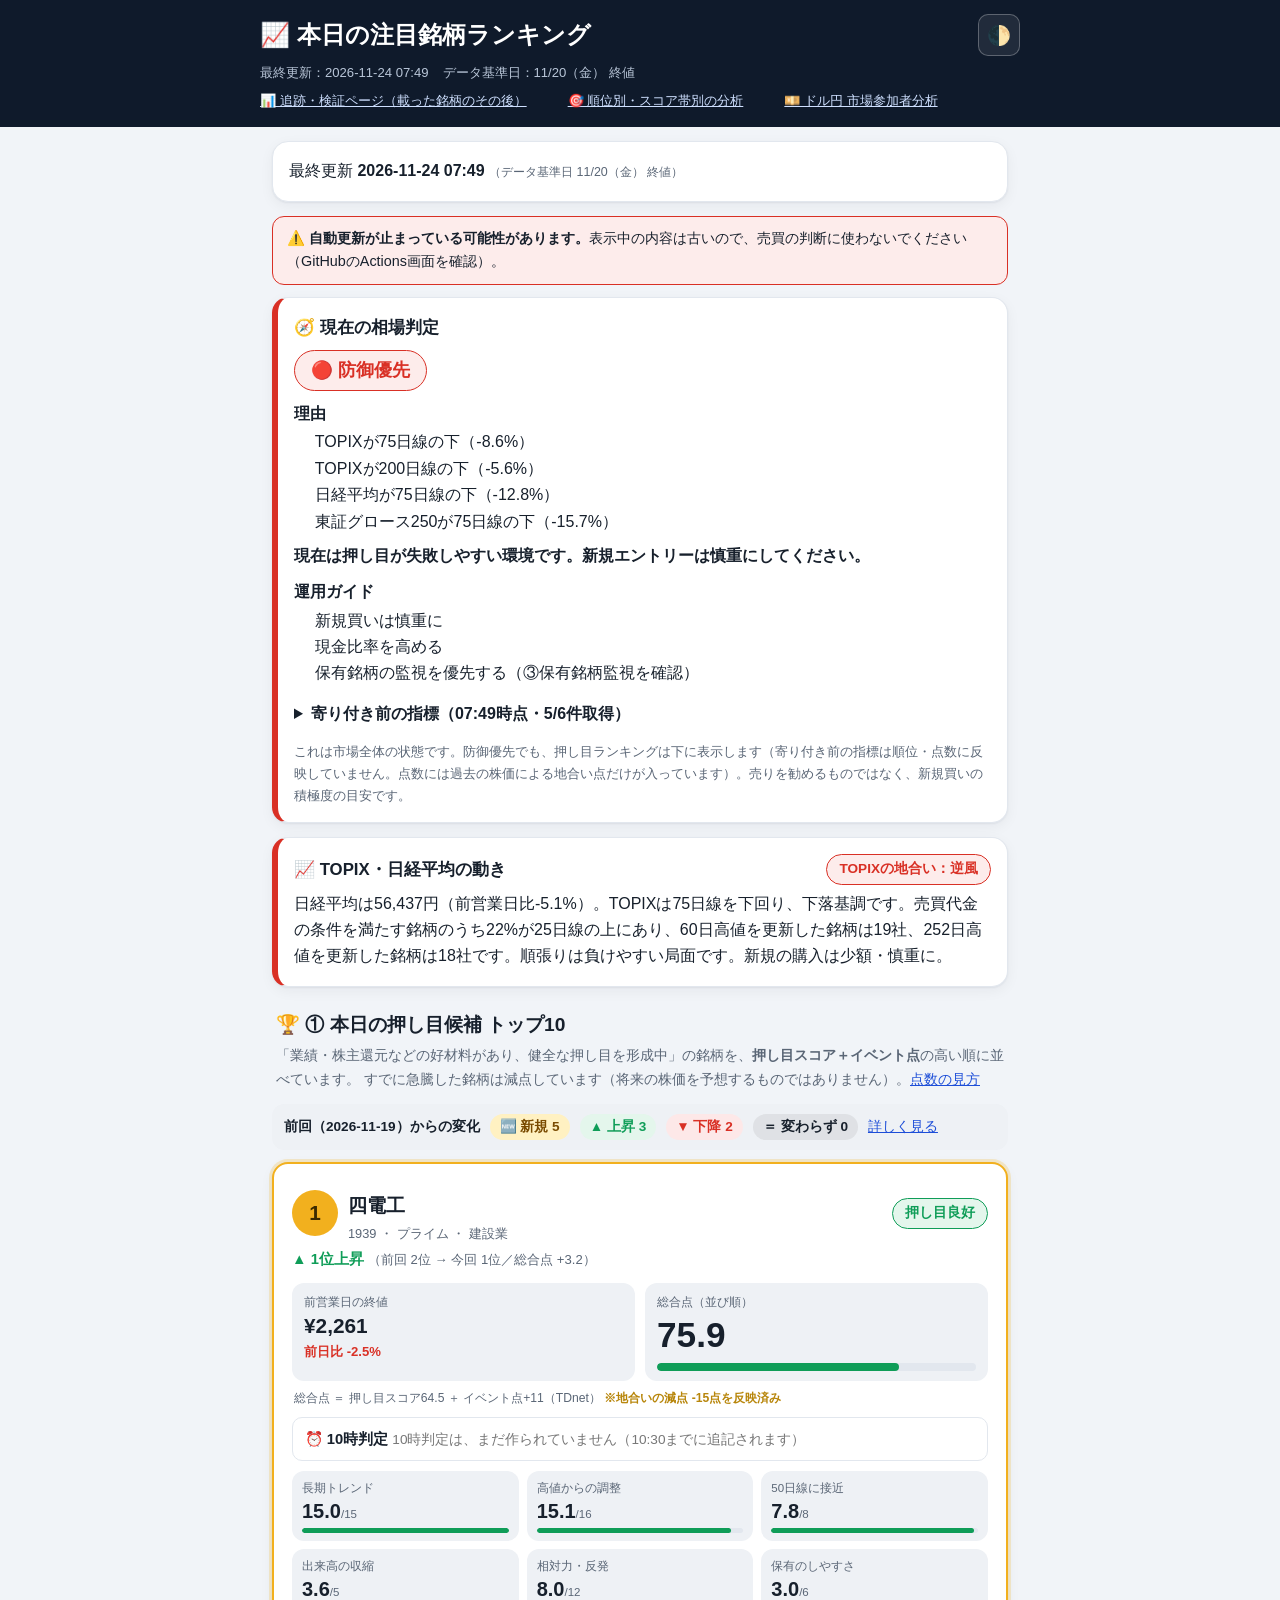
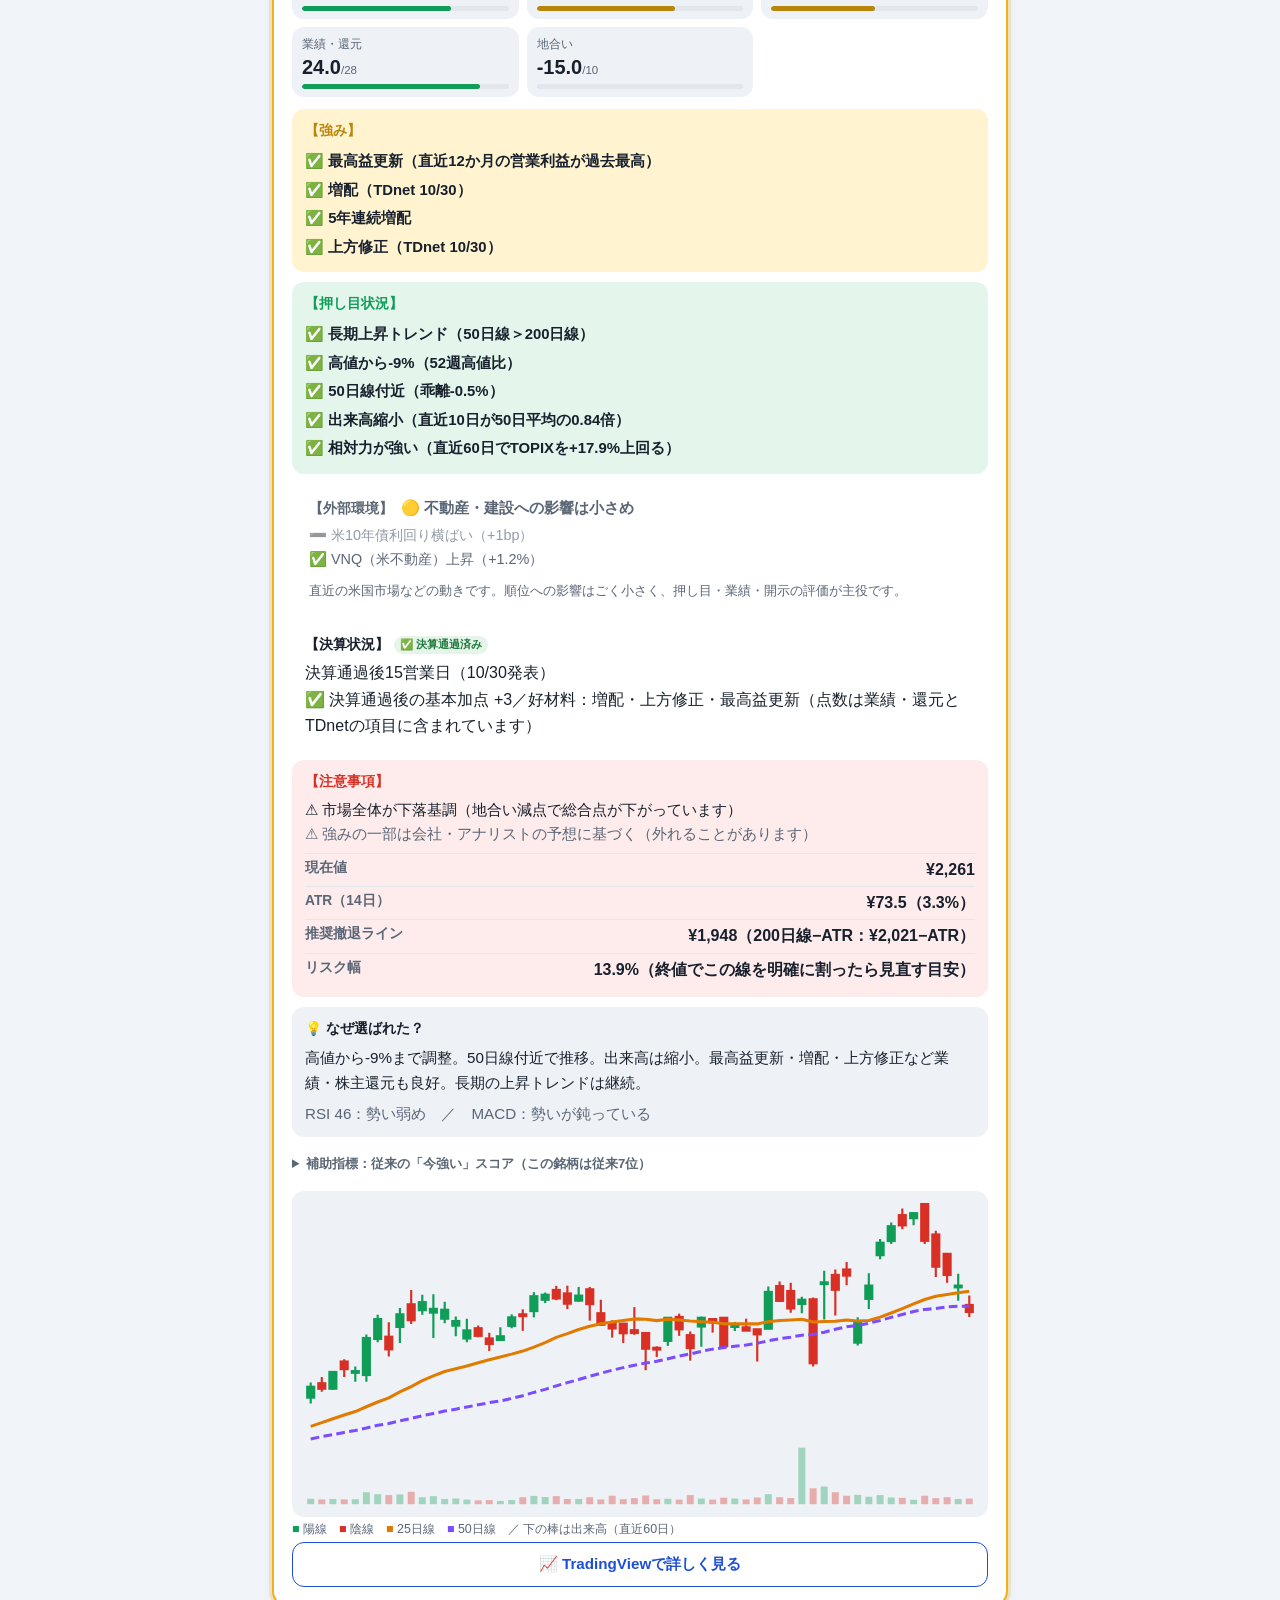
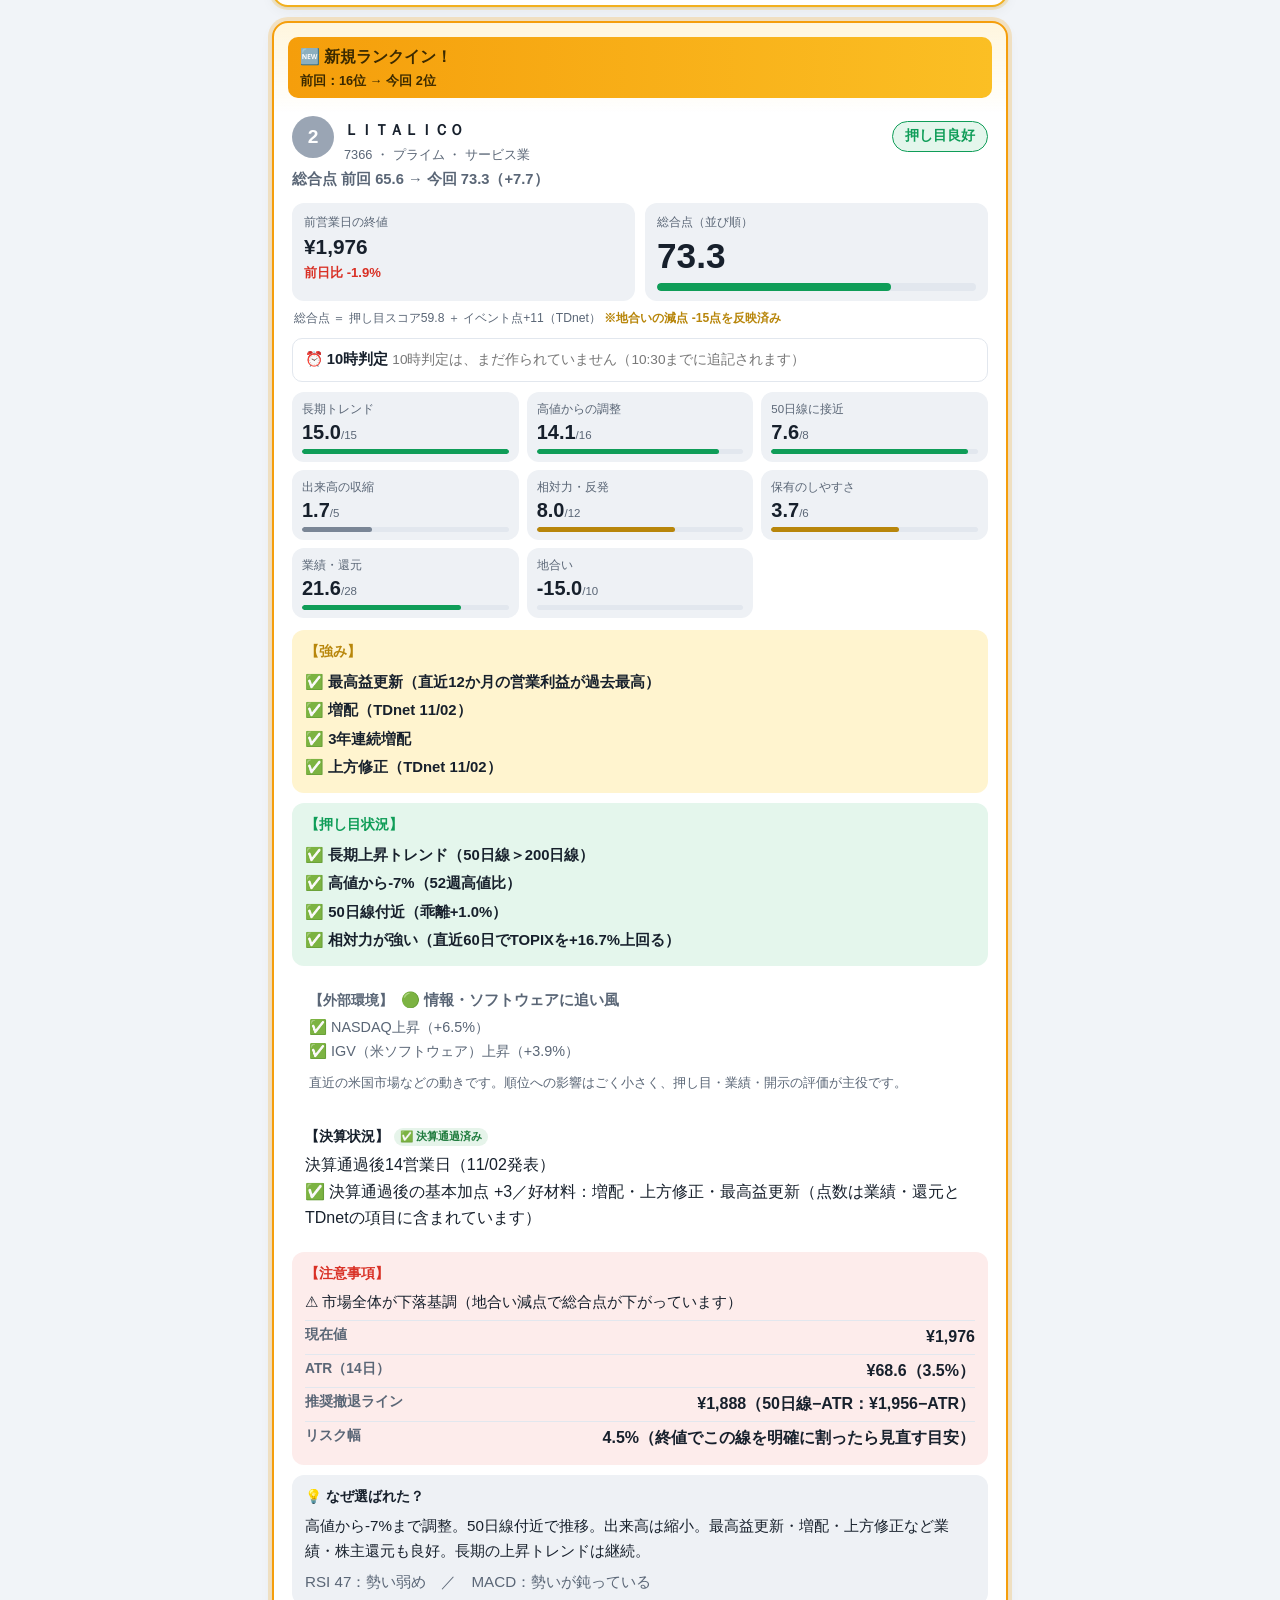
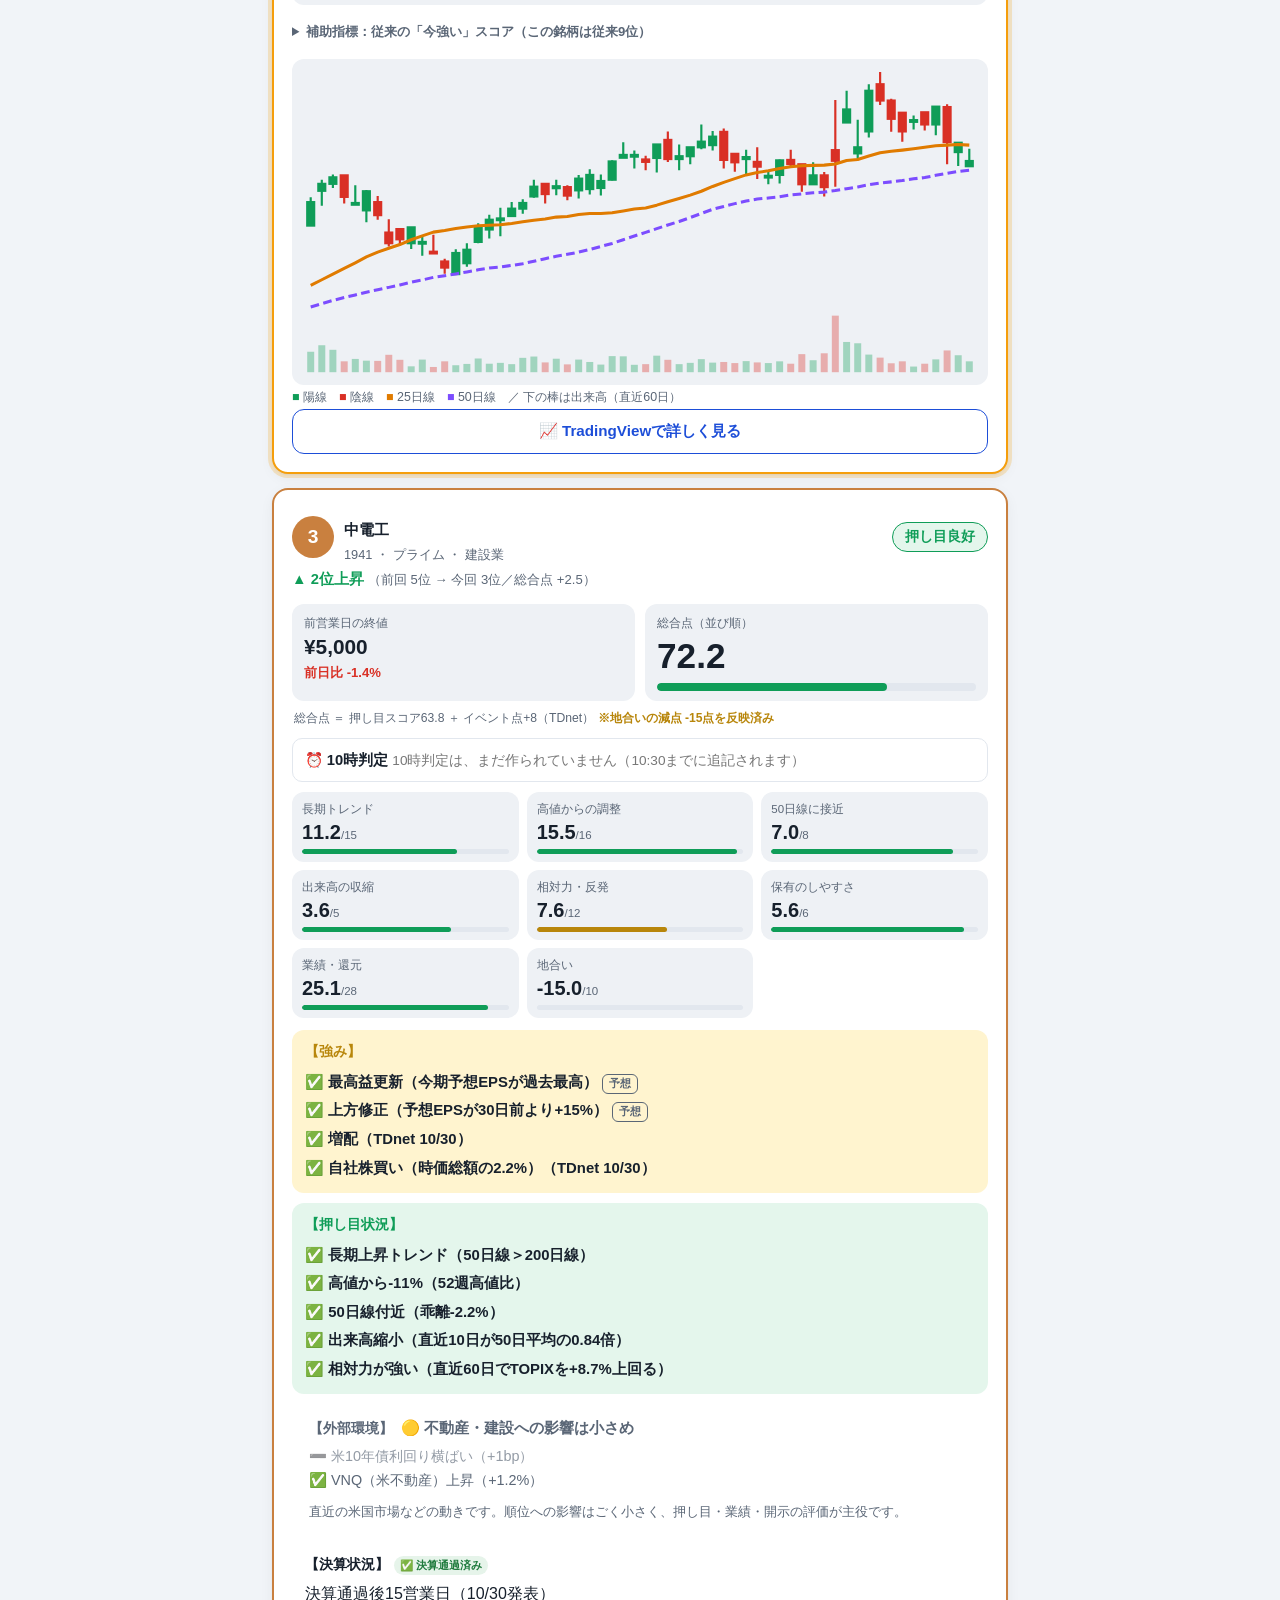
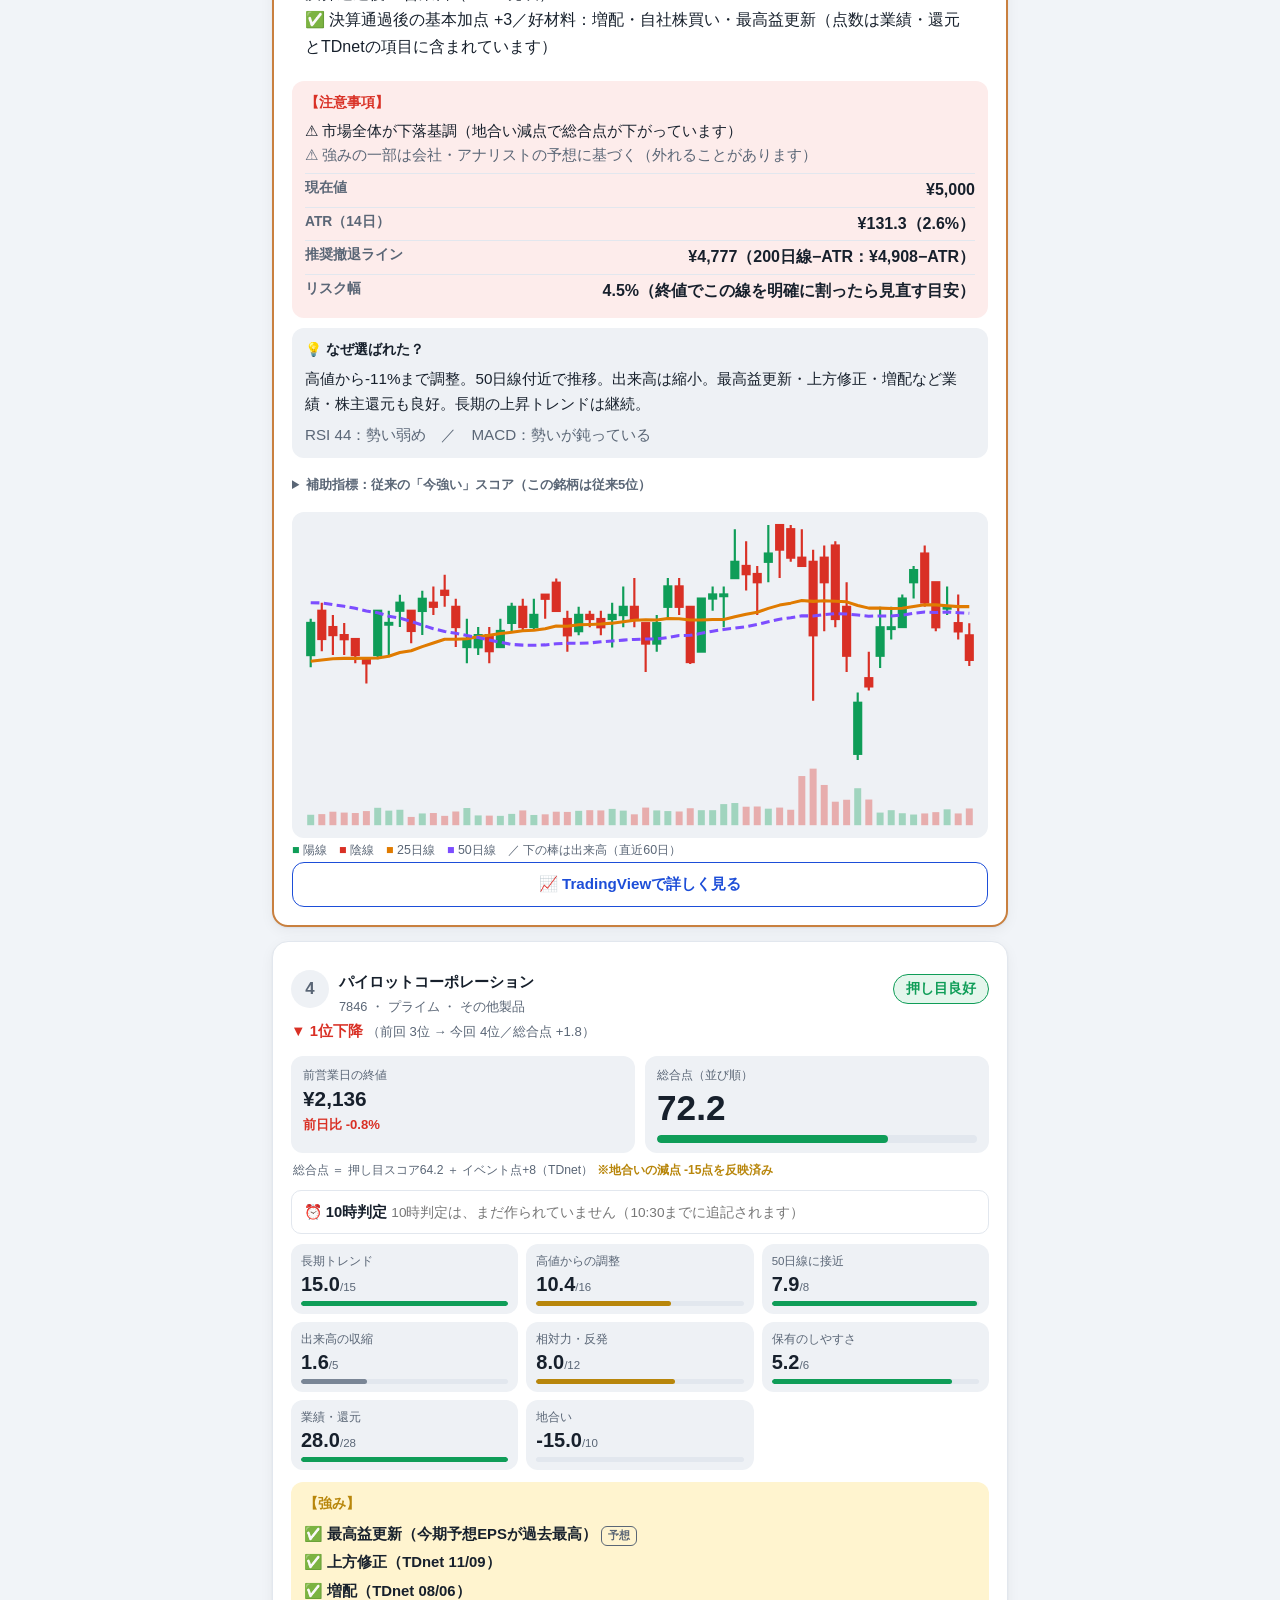
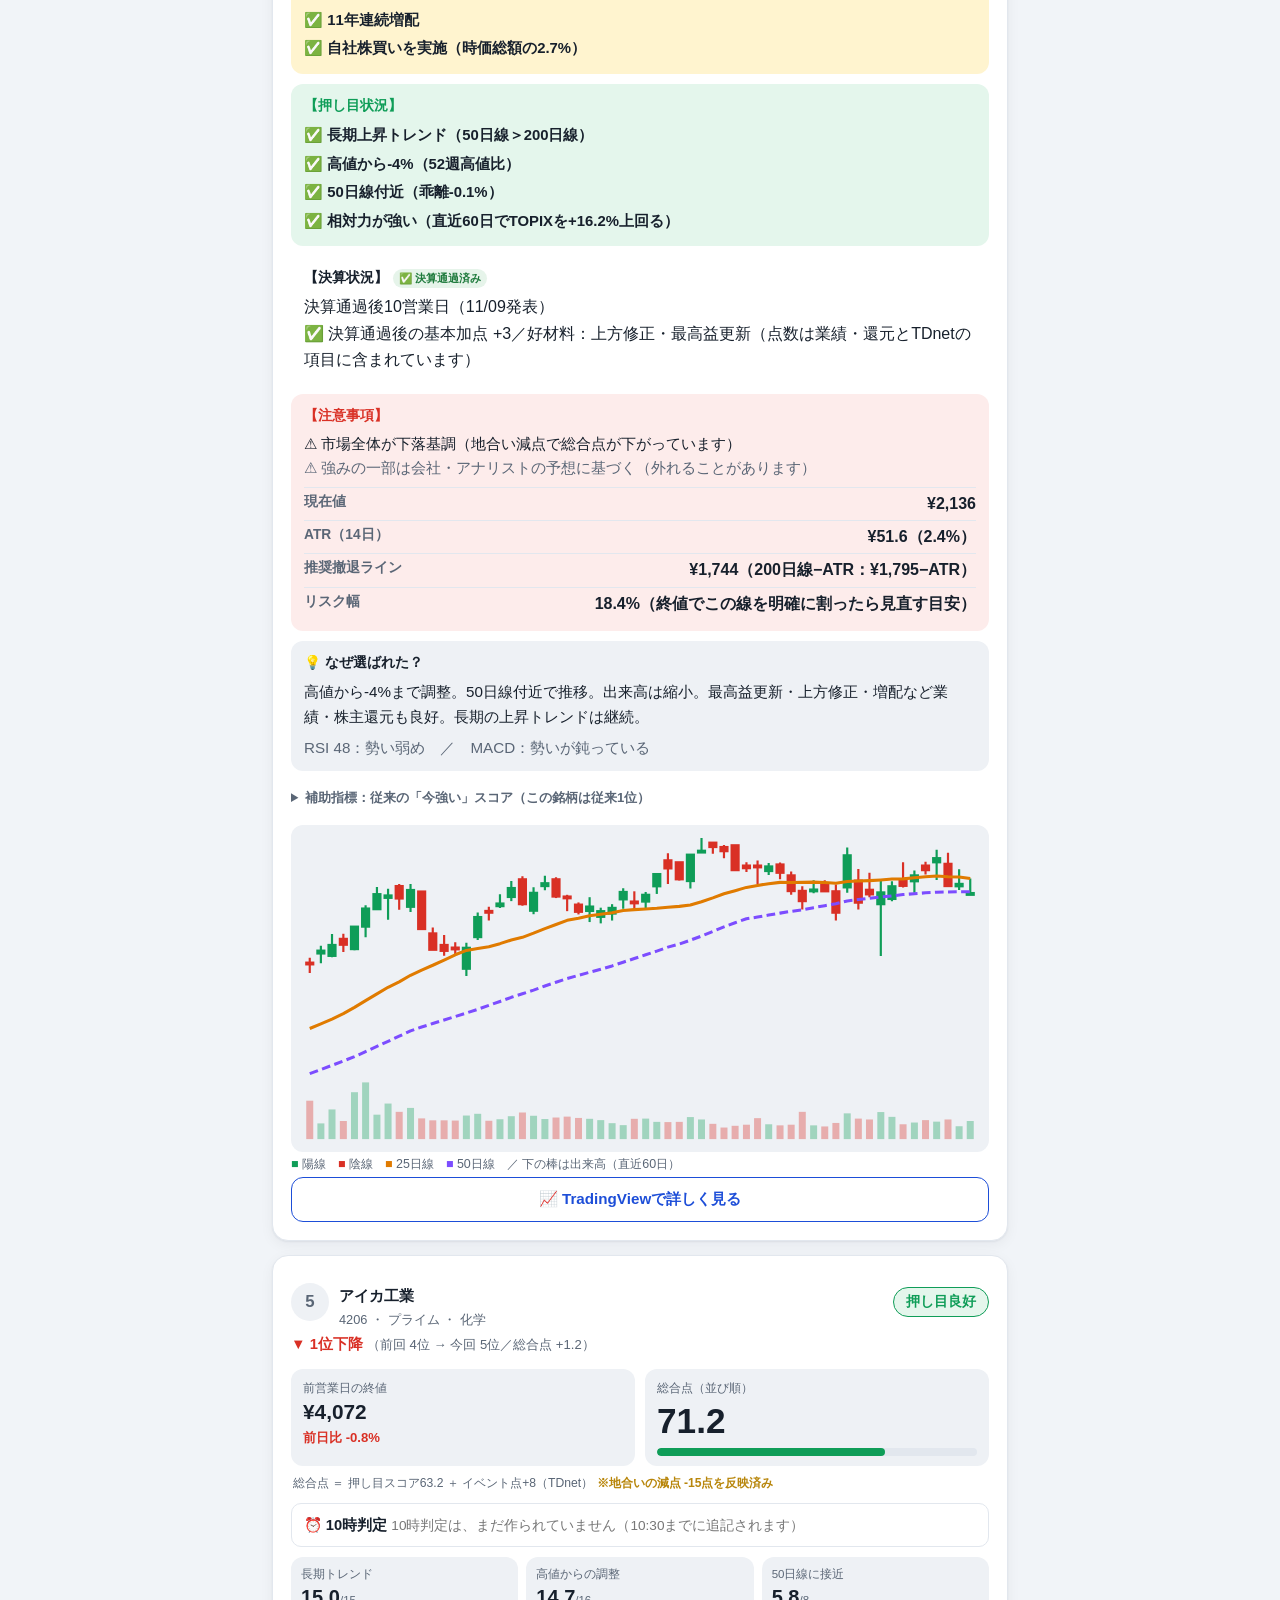
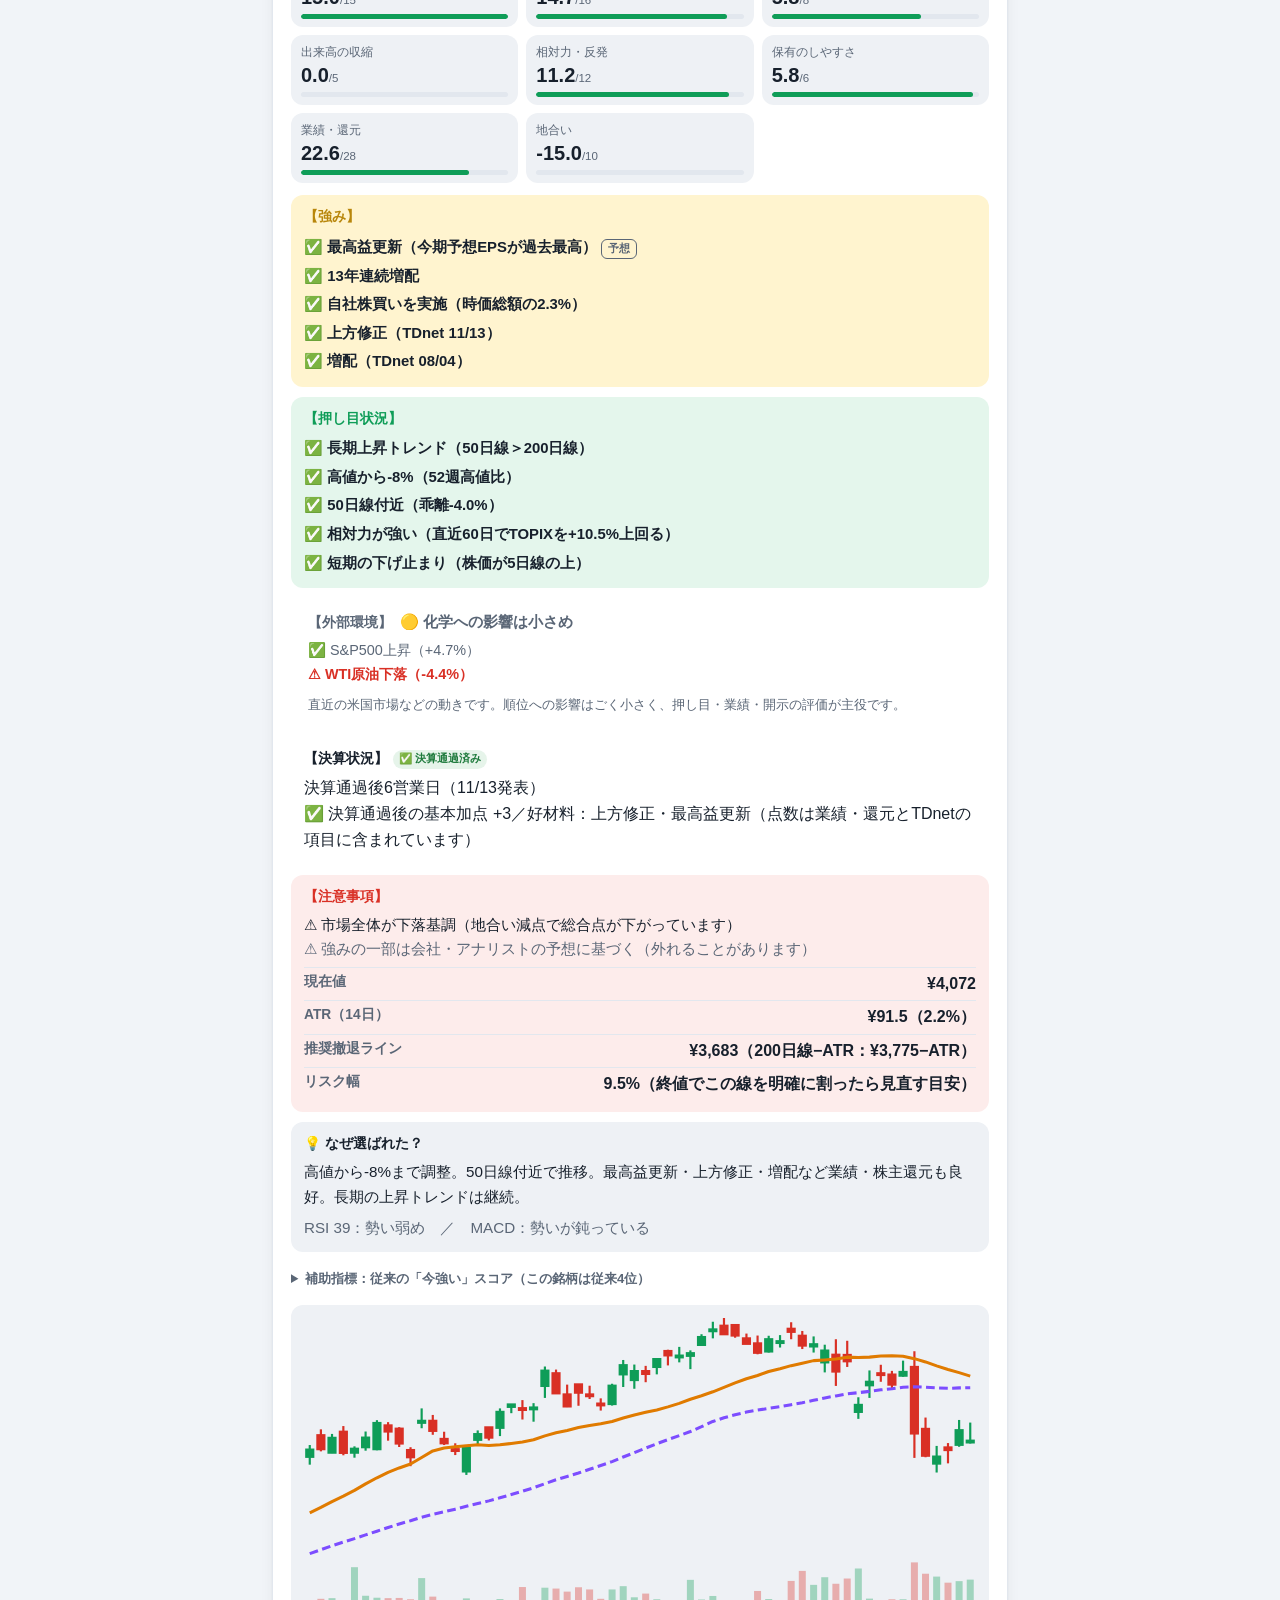
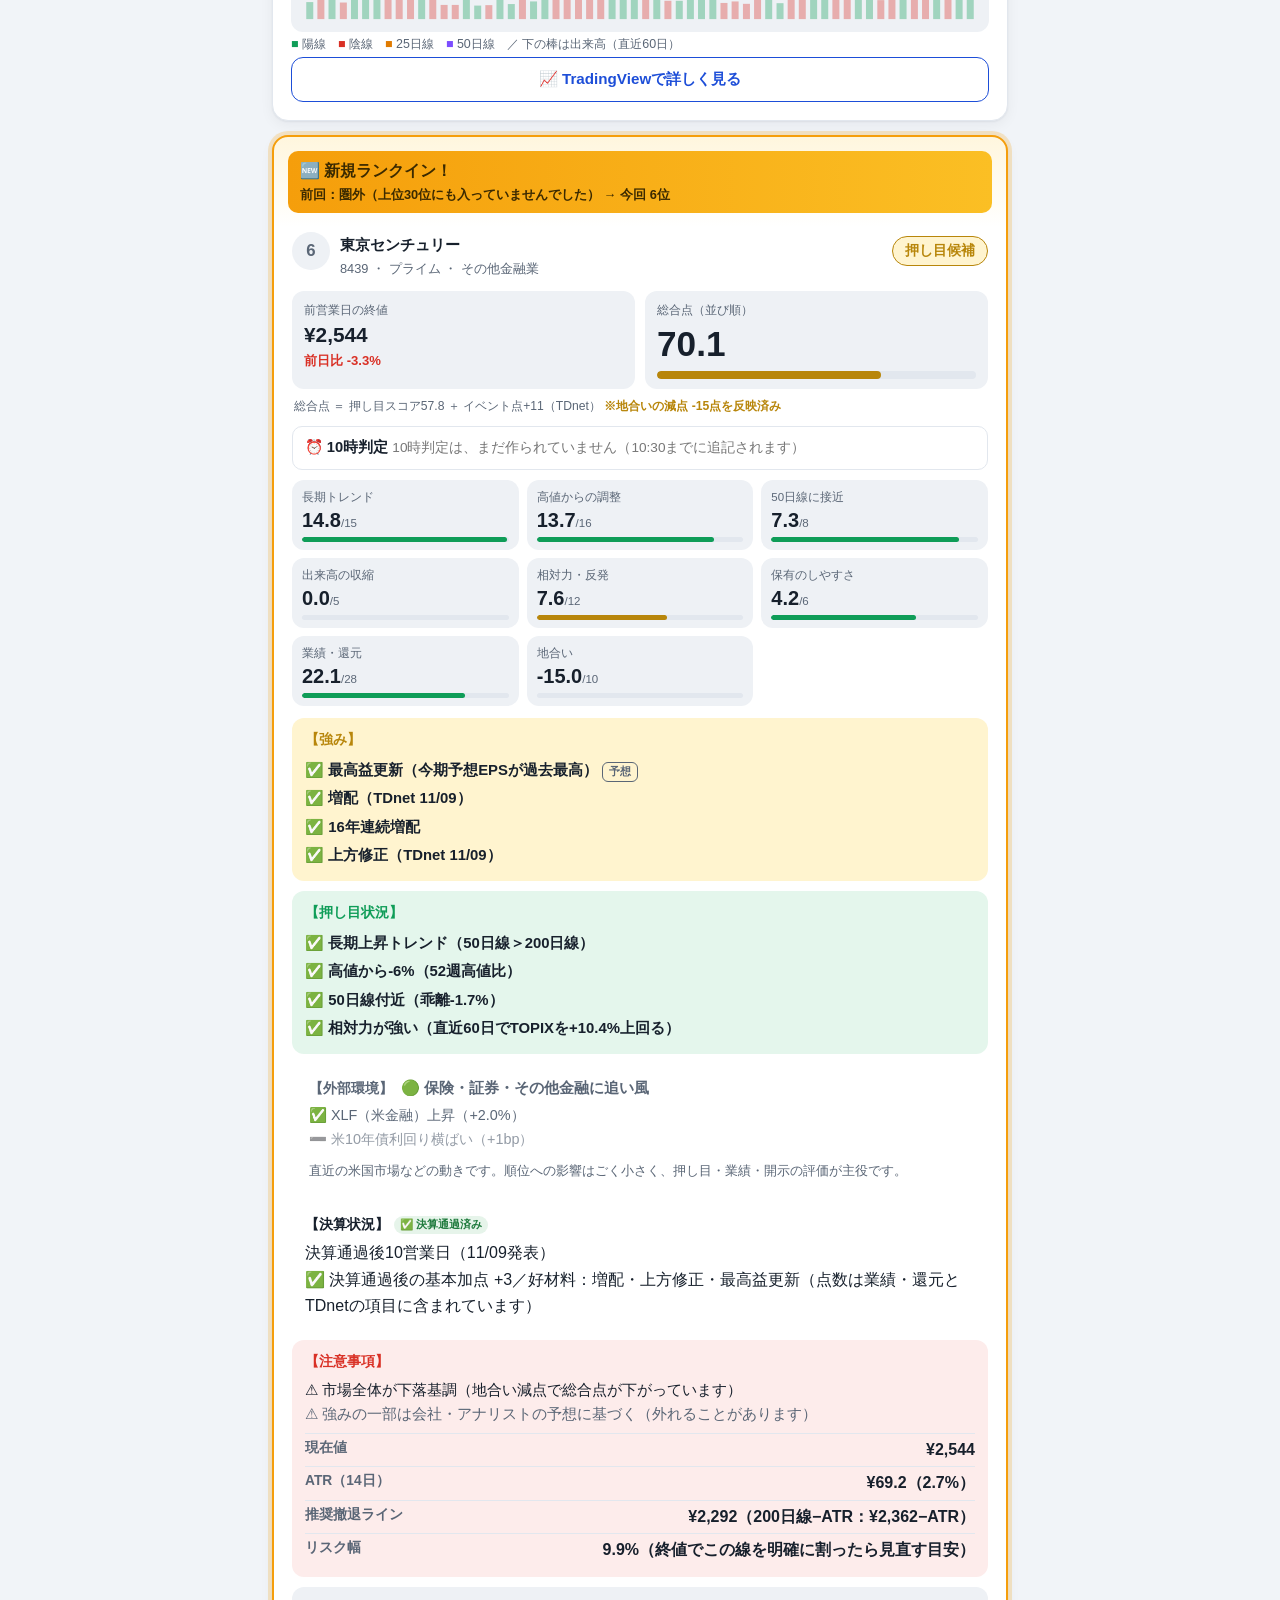
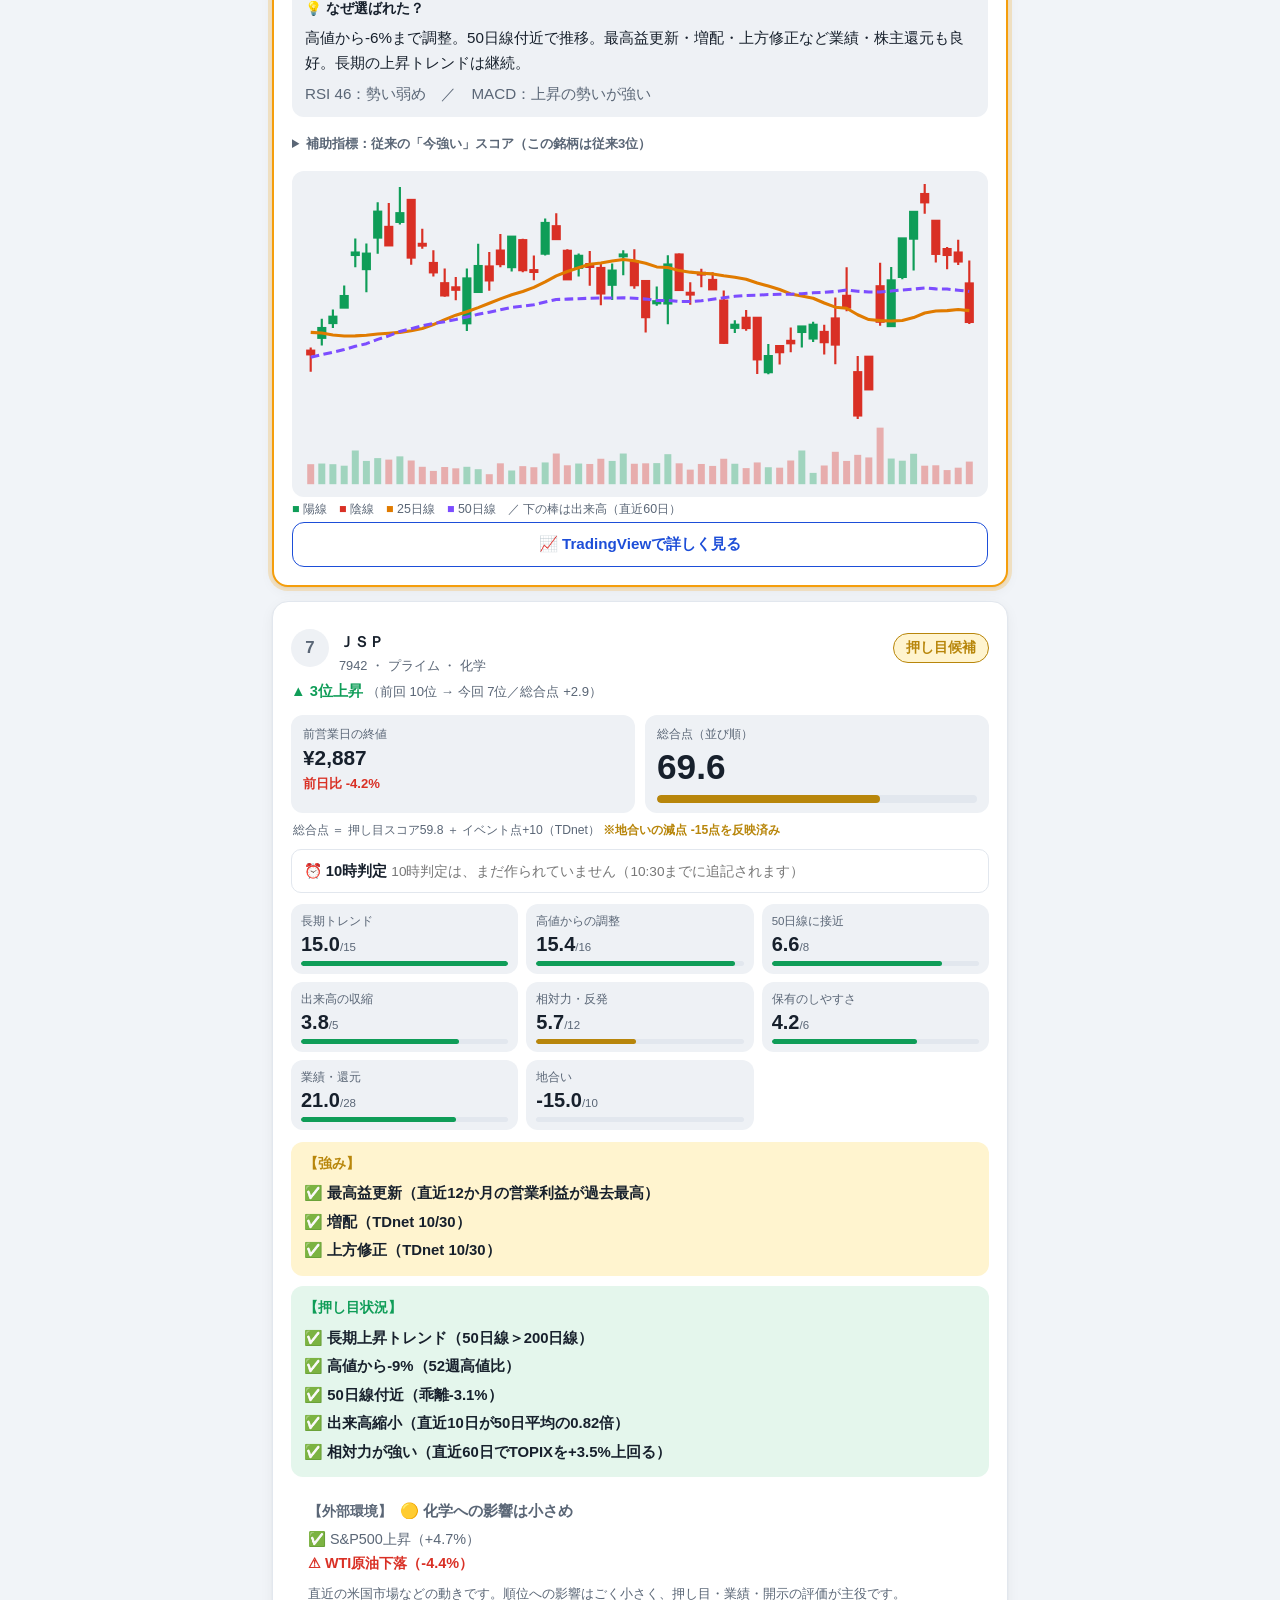
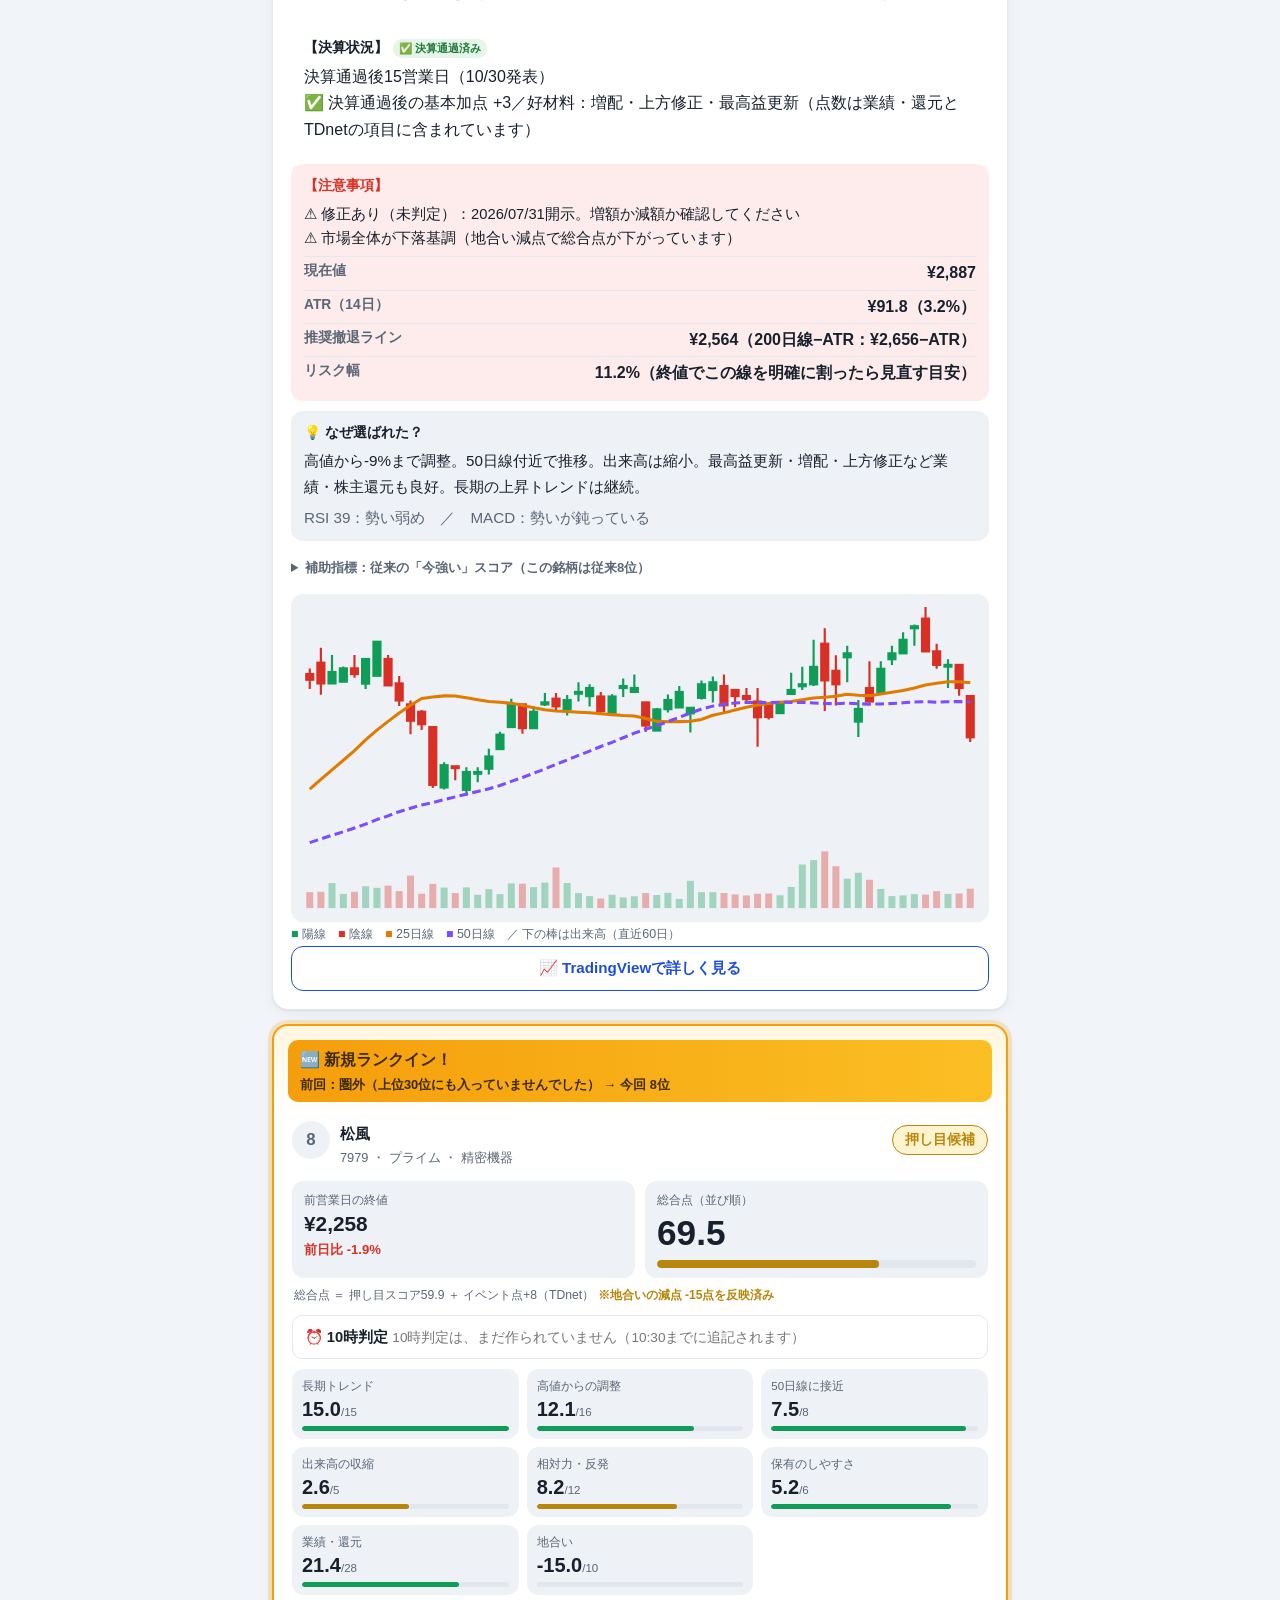
==== commit 649dbb74: "daily update 2026-11-24" ====
--- a/docs/index.html
+++ b/docs/index.html
@@ -21,7 +21,7 @@
       <button id="themeBtn" class="icon-btn" type="button" aria-label="ライト／ダーク表示を切り替え">🌓</button>
     </div>
     <p class="meta">
-      <span>最終更新：2026-11-23 07:43</span>
+      <span>最終更新：2026-11-24 07:49</span>
       <span>データ基準日：11/20（金） 終値</span>
     </p>
     <p class="meta"><a class="back" href="tracking.html">📊 追跡・検証ページ（載った銘柄のその後）</a>　<a class="back" href="analysis.html">🎯 順位別・スコア帯別の分析</a>　<a class="back" href="fx/">💴 ドル円 市場参加者分析</a></p>
@@ -34,7 +34,7 @@
   <!-- 最終更新 -->
   <section class="card refresh" id="refresh">
     <div class="rf-row">
-      <div><span class="rf-label">最終更新</span> <b class="rf-time">2026-11-23 07:43</b>
+      <div><span class="rf-label">最終更新</span> <b class="rf-time">2026-11-24 07:49</b>
         <small>（データ基準日 11/20（金） 終値）</small></div>
     </div>
   </section>
@@ -52,38 +52,38 @@
     <p class="stance-main"><span class="pill bear">🔴 防御優先</span></p>
     <p class="stance-sub"><b>理由</b></p>
     <ul class="stance-reasons">
-      <li>TOPIXが75日線の下（-8.6%）</li><li>TOPIXが200日線の下（-5.6%）</li><li>日経平均が75日線の下（-12.8%）</li><li>東証グロース250が75日線の下（-15.7%）</li><li>寄り付き前：S&amp;P500 -3.7%、NASDAQ -5.3%、SOX指数 -10.7%が弱い</li>
+      <li>TOPIXが75日線の下（-8.6%）</li><li>TOPIXが200日線の下（-5.6%）</li><li>日経平均が75日線の下（-12.8%）</li><li>東証グロース250が75日線の下（-15.7%）</li>
     </ul>
     <p class="stance-msg">現在は押し目が失敗しやすい環境です。新規エントリーは慎重にしてください。</p>
     <p class="stance-sub"><b>運用ガイド</b></p>
     <ul class="stance-guide"><li>新規買いは慎重に</li><li>現金比率を高める</li><li>保有銘柄の監視を優先する（③保有銘柄監視を確認）</li></ul>
     
     
-    <p class="hint">日経225先物・TOPIX先物を取得できなかったため、先物による判定は行っていません。</p>
-    
-    <details class="pm-table" open>
-      <summary>寄り付き前の指標（07:43時点・3/6件取得）</summary>
+    
+    
+    <details class="pm-table">
+      <summary>寄り付き前の指標（07:49時点・5/6件取得）</summary>
       <div class="table-wrap"><table>
         <thead><tr><th>指標</th><th>変化</th><th>見立て</th></tr></thead>
-        <tbody><tr class="pm-stale">
+        <tbody><tr class="pm-strong">
           <th scope="row">日経225先物<small>重視</small></th>
-          <td>—</td>
-          <td>古い（判定に使わず）<small>最後の値が11/21 06:45で古い</small></td></tr><tr class="pm-stale">
+          <td>+2.99%</td>
+          <td>強い</td></tr><tr class="pm-stale">
           <th scope="row">TOPIX先物<small>重視</small></th>
           <td>—</td>
-          <td>古い（判定に使わず）<small>最後の値が11/20 05:30で古い</small></td></tr><tr class="pm-stale">
+          <td>古い（判定に使わず）<small>最後の値が11/20 05:30で古い</small></td></tr><tr class="pm-neutral">
           <th scope="row">ドル円</th>
-          <td>—</td>
-          <td>古い（判定に使わず）<small>最後の値が11/21 06:45で古い</small></td></tr><tr class="pm-weak">
+          <td>-0.09%</td>
+          <td>中立</td></tr><tr class="pm-strong">
           <th scope="row">S&amp;P500</th>
-          <td>-3.70%</td>
-          <td>弱い</td></tr><tr class="pm-weak">
+          <td>+4.73%</td>
+          <td>強い</td></tr><tr class="pm-strong">
           <th scope="row">NASDAQ</th>
-          <td>-5.28%</td>
-          <td>弱い</td></tr><tr class="pm-weak">
+          <td>+6.51%</td>
+          <td>強い</td></tr><tr class="pm-strong">
           <th scope="row">SOX指数</th>
-          <td>-10.73%</td>
-          <td>弱い</td></tr></tbody>
+          <td>+14.03%</td>
+          <td>強い</td></tr></tbody>
       </table></div>
       <p class="hint">先物・ドル円は東証の前営業日の引け（15:30）から今朝まで、米国の指数は直近の取引日の前日比です。先物を重視して判定に反映しますが、<b>個別銘柄の順位・点数は変えていません</b>。</p>
     </details>
@@ -109,10 +109,10 @@
   
   <div class="chg-summary" aria-label="前回からのランキング変化">
     <b>前回（2026-11-19）からの変化</b>
-    <span class="cs new">🆕 新規 4</span>
-    <span class="cs up">▲ 上昇 4</span>
-    <span class="cs down">▼ 下降 0</span>
-    <span class="cs same">＝ 変わらず 2</span>
+    <span class="cs new">🆕 新規 5</span>
+    <span class="cs up">▲ 上昇 3</span>
+    <span class="cs down">▼ 下降 2</span>
+    <span class="cs same">＝ 変わらず 0</span>
     <a href="#movers">詳しく見る</a>
   </div>
   
@@ -134,7 +134,7 @@
     
     <p class="rank-move up">
       ▲ 1位上昇
-      <span>（前回 2位 → 今回 1位／総合点 +4.0）</span>
+      <span>（前回 2位 → 今回 1位／総合点 +3.2）</span>
     </p>
     
 
@@ -146,8 +146,8 @@
       </div>
       <div class="kpi score-kpi">
         <span class="k">総合点（並び順）</span>
-        <span class="v big">76.7</span>
-        <span class="bar"><i class="bull" style="width: 76.7%"></i></span>
+        <span class="v big">75.9</span>
+        <span class="bar"><i class="bull" style="width: 75.9%"></i></span>
       </div>
     </div>
     <p class="formula">総合点 ＝ 押し目スコア64.5 ＋ イベント点+11（TDnet）
@@ -215,11 +215,11 @@
     </section>
 
     
-    <section class="block lead lead-good">
-      <h4>【外部環境】<span class="lead-head">🟢 不動産・建設に追い風</span></h4>
-      
-      <ul>
-        <li class="ld-good">✅ 米10年債利回り下落（-14bp）</li><li class="ld-bad">⚠ VNQ（米不動産）下落（-1.0%）</li>
+    <section class="block lead lead-flat">
+      <h4>【外部環境】<span class="lead-head">🟡 不動産・建設への影響は小さめ</span></h4>
+      
+      <ul>
+        <li class="ld-flat">➖ 米10年債利回り横ばい（+1bp）</li><li class="ld-good">✅ VNQ（米不動産）上昇（+1.2%）</li>
       </ul>
       <p class="hint">直近の米国市場などの動きです。順位への影響はごく小さく、押し目・業績・開示の評価が主役です。</p>
       
@@ -277,11 +277,166 @@
   </article>
   
   
-  <article class="card stock top top2" id="rank-2">
+  <article class="card stock top top2 is-new" id="rank-2">
+    
+    <div class="new-banner">🆕 新規ランクイン！<span>前回：16位 → 今回 2位</span></div>
     
     <header class="stock-head">
       <div class="rank r2">2</div>
       <div class="ident">
+        <h3>ＬＩＴＡＬＩＣＯ</h3>
+        <p class="sub">7366 ・ プライム ・ サービス業</p>
+      </div>
+      <span class="pill bull" title="">押し目良好</span>
+    </header>
+    
+    <p class="rank-move new-sub">総合点 前回 65.6 → 今回 73.3（+7.7）</p>
+    
+
+    <div class="kpis">
+      <div class="kpi">
+        <span class="k">前営業日の終値</span>
+        <span class="v">¥1,976</span>
+        <span class="chg down">前日比 -1.9%</span>
+      </div>
+      <div class="kpi score-kpi">
+        <span class="k">総合点（並び順）</span>
+        <span class="v big">73.3</span>
+        <span class="bar"><i class="bull" style="width: 73.3%"></i></span>
+      </div>
+    </div>
+    <p class="formula">総合点 ＝ 押し目スコア59.8 ＋ イベント点+11（TDnet）
+      
+      <b>※地合いの減点 -15点を反映済み</b></p>
+    
+    <div class="e10" data-code="7366"><span class="e10-title">⏰ 10時判定</span> <span class="e10-body e10-wait">10:30までに自動で追記されます（順位は変わりません）</span></div>
+
+    <div class="scores" aria-label="押し目スコアの内訳">
+      
+      
+      <div class="sc"><span class="k">長期トレンド</span><span class="n">15.0<small>/15</small></span>
+        <span class="bar mini"><i class="bull" style="width: 100%"></i></span></div>
+      
+      
+      <div class="sc"><span class="k">高値からの調整</span><span class="n">14.1<small>/16</small></span>
+        <span class="bar mini"><i class="bull" style="width: 88%"></i></span></div>
+      
+      
+      <div class="sc"><span class="k">50日線に接近</span><span class="n">7.6<small>/8</small></span>
+        <span class="bar mini"><i class="bull" style="width: 95%"></i></span></div>
+      
+      
+      <div class="sc"><span class="k">出来高の収縮</span><span class="n">1.7<small>/5</small></span>
+        <span class="bar mini"><i class="neutral" style="width: 34%"></i></span></div>
+      
+      
+      <div class="sc"><span class="k">相対力・反発</span><span class="n">8.0<small>/12</small></span>
+        <span class="bar mini"><i class="mild" style="width: 67%"></i></span></div>
+      
+      
+      <div class="sc"><span class="k">保有のしやすさ</span><span class="n">3.7<small>/6</small></span>
+        <span class="bar mini"><i class="mild" style="width: 62%"></i></span></div>
+      
+      
+      <div class="sc"><span class="k">業績・還元</span><span class="n">21.6<small>/28</small></span>
+        <span class="bar mini"><i class="bull" style="width: 77%"></i></span></div>
+      
+      
+      <div class="sc"><span class="k">地合い</span><span class="n">-15.0<small>/10</small></span>
+        <span class="bar mini"><i class="neutral" style="width: 0%"></i></span></div>
+      
+    </div>
+
+    <section class="block events">
+      <h4>【強み】</h4>
+      <ul>
+        
+        <li>✅ 最高益更新（直近12か月の営業利益が過去最高）</li>
+        
+        <li>✅ 増配（TDnet 11/02）</li>
+        
+        <li>✅ 3年連続増配</li>
+        
+        <li>✅ 上方修正（TDnet 11/02）</li>
+        
+      </ul>
+    </section>
+
+    <section class="block pullback">
+      <h4>【押し目状況】</h4>
+      <ul>
+        <li>✅ 長期上昇トレンド（50日線＞200日線）</li><li>✅ 高値から-7%（52週高値比）</li><li>✅ 50日線付近（乖離+1.0%）</li><li>✅ 相対力が強い（直近60日でTOPIXを+16.7%上回る）</li>
+      </ul>
+    </section>
+
+    
+    <section class="block lead lead-good">
+      <h4>【外部環境】<span class="lead-head">🟢 情報・ソフトウェアに追い風</span></h4>
+      
+      <ul>
+        <li class="ld-good">✅ NASDAQ上昇（+6.5%）</li><li class="ld-good">✅ IGV（米ソフトウェア）上昇（+3.9%）</li>
+      </ul>
+      <p class="hint">直近の米国市場などの動きです。順位への影響はごく小さく、押し目・業績・開示の評価が主役です。</p>
+      
+    </section>
+    
+
+    <section class="block earn earn-passed">
+      <h4>【決算状況】<span class="earn-badge ok">✅ 決算通過済み</span></h4>
+      <ul>
+        <li>決算通過後14営業日（11/02発表）</li>
+        
+        <li>✅ 決算通過後の基本加点 +3／好材料：増配・上方修正・最高益更新（点数は業績・還元とTDnetの項目に含まれています）</li>
+      </ul>
+    </section>
+
+    <section class="block risk">
+      <h4>【注意事項】</h4>
+      <ul>
+        <li class="lv-mid">⚠ 市場全体が下落基調（地合い減点で総合点が下がっています）</li>
+      </ul>
+      
+      <table class="stoptbl" aria-label="ATRベースの撤退ライン">
+        <tr><th>現在値</th><td>¥1,976</td></tr>
+        <tr><th>ATR（14日）</th><td>¥68.6（3.5%）</td></tr>
+        <tr><th>推奨撤退ライン</th><td><b>¥1,888</b>（50日線−ATR：¥1,956−ATR）</td></tr>
+        <tr><th>リスク幅</th><td><b>4.5%</b>（終値でこの線を明確に割ったら見直す目安）</td></tr>
+      </table>
+      
+    </section>
+
+    <section class="block easy">
+      <h4>💡 なぜ選ばれた？</h4>
+      <p>高値から-7%まで調整。50日線付近で推移。出来高は縮小。最高益更新・増配・上方修正など業績・株主還元も良好。長期の上昇トレンドは継続。</p>
+      <p class="indicators">RSI 47：勢い弱め　／　MACD：勢いが鈍っている</p>
+    </section>
+
+    <details class="legacy">
+      <summary>補助指標：従来の「今強い」スコア（この銘柄は従来9位）</summary>
+      <p class="hint">総合点33（基本18＋イベント15）／ 期待値点24
+        ／ トレンド5・需給0・業績11・市場2
+        。値が高いほど「いま勢いがある」状態で、押し目の良さとは別の指標です。</p>
+    </details>
+
+    <div class="chart">
+      <svg viewBox="0 0 320 150" class="candle" role="img" aria-label="直近60日のローソク足と25日・50日移動平均線"><line class="up" x1="8.6" x2="8.6" y1="63.6" y2="76.5"/><rect class="up" x="7.0" y="65.8" width="3.2" height="10.8"/><rect class="vol up" x="7.0" y="134.6" width="3.2" height="9.4"/><line class="up" x1="13.7" x2="13.7" y1="55.5" y2="67.5"/><rect class="up" x="12.1" y="57.4" width="3.2" height="3.2"/><rect class="vol up" x="12.1" y="131.6" width="3.2" height="12.4"/><line class="up" x1="18.8" x2="18.8" y1="53.1" y2="59.3"/><rect class="up" x="17.2" y="54.4" width="3.2" height="3.0"/><rect class="vol up" x="17.2" y="133.7" width="3.2" height="10.3"/><line class="dn" x1="24.0" x2="24.0" y1="53.5" y2="66.4"/><rect class="dn" x="22.4" y="53.5" width="3.2" height="9.9"/><rect class="vol dn" x="22.4" y="139.0" width="3.2" height="5.0"/><line class="up" x1="29.1" x2="29.1" y1="58.0" y2="66.9"/><rect class="up" x="27.5" y="66.2" width="3.2" height="0.8"/><rect class="vol up" x="27.5" y="137.9" width="3.2" height="6.1"/><line class="up" x1="34.2" x2="34.2" y1="60.2" y2="75.0"/><rect class="up" x="32.6" y="60.8" width="3.2" height="8.8"/><rect class="vol up" x="32.6" y="138.7" width="3.2" height="5.3"/><line class="dn" x1="39.4" x2="39.4" y1="63.0" y2="73.9"/><rect class="dn" x="37.8" y="65.8" width="3.2" height="6.0"/><rect class="vol dn" x="37.8" y="138.8" width="3.2" height="5.2"/><line class="dn" x1="44.5" x2="44.5" y1="73.7" y2="86.2"/><rect class="dn" x="42.9" y="79.8" width="3.2" height="4.9"/><rect class="vol dn" x="42.9" y="136.0" width="3.2" height="8.0"/><line class="dn" x1="49.6" x2="49.6" y1="78.0" y2="85.8"/><rect class="dn" x="48.0" y="78.2" width="3.2" height="4.7"/><rect class="vol dn" x="48.0" y="138.3" width="3.2" height="5.7"/><line class="up" x1="54.8" x2="54.8" y1="77.2" y2="87.3"/><rect class="up" x="53.2" y="77.4" width="3.2" height="7.3"/><rect class="vol up" x="53.2" y="141.3" width="3.2" height="2.7"/><line class="up" x1="59.9" x2="59.9" y1="81.5" y2="90.5"/><rect class="up" x="58.3" y="84.1" width="3.2" height="0.8"/><rect class="vol up" x="58.3" y="138.2" width="3.2" height="5.8"/><line class="dn" x1="65.0" x2="65.0" y1="80.8" y2="89.0"/><rect class="dn" x="63.4" y="88.6" width="3.2" height="0.8"/><rect class="vol dn" x="63.4" y="141.6" width="3.2" height="2.4"/><line class="dn" x1="70.2" x2="70.2" y1="91.8" y2="98.7"/><rect class="dn" x="68.6" y="93.1" width="3.2" height="2.8"/><rect class="vol dn" x="68.6" y="139.0" width="3.2" height="5.0"/><line class="up" x1="75.3" x2="75.3" y1="87.5" y2="98.9"/><rect class="up" x="73.7" y="89.2" width="3.2" height="9.7"/><rect class="vol up" x="73.7" y="140.8" width="3.2" height="3.2"/><line class="up" x1="80.4" x2="80.4" y1="84.7" y2="95.5"/><rect class="up" x="78.8" y="87.7" width="3.2" height="6.2"/><rect class="vol up" x="78.8" y="140.2" width="3.2" height="3.8"/><line class="up" x1="85.6" x2="85.6" y1="75.5" y2="84.7"/><rect class="up" x="84.0" y="77.6" width="3.2" height="6.5"/><rect class="vol up" x="84.0" y="137.7" width="3.2" height="6.3"/><line class="up" x1="90.7" x2="90.7" y1="71.6" y2="82.5"/><rect class="up" x="89.1" y="73.9" width="3.2" height="4.5"/><rect class="vol up" x="89.1" y="140.1" width="3.2" height="3.9"/><line class="up" x1="95.8" x2="95.8" y1="68.4" y2="81.5"/><rect class="up" x="94.2" y="73.3" width="3.2" height="0.8"/><rect class="vol up" x="94.2" y="139.7" width="3.2" height="4.3"/><line class="up" x1="101.0" x2="101.0" y1="65.8" y2="72.2"/><rect class="up" x="99.4" y="68.8" width="3.2" height="3.4"/><rect class="vol up" x="99.4" y="140.3" width="3.2" height="3.7"/><line class="up" x1="106.1" x2="106.1" y1="64.5" y2="71.2"/><rect class="up" x="104.5" y="66.2" width="3.2" height="2.6"/><rect class="vol up" x="104.5" y="137.4" width="3.2" height="6.6"/><line class="up" x1="111.2" x2="111.2" y1="55.5" y2="63.8"/><rect class="up" x="109.6" y="58.7" width="3.2" height="4.5"/><rect class="vol up" x="109.6" y="136.8" width="3.2" height="7.2"/><line class="dn" x1="116.4" x2="116.4" y1="57.0" y2="66.4"/><rect class="dn" x="114.8" y="57.4" width="3.2" height="4.7"/><rect class="vol dn" x="114.8" y="139.5" width="3.2" height="4.5"/><line class="up" x1="121.5" x2="121.5" y1="55.5" y2="62.6"/><rect class="up" x="119.9" y="58.5" width="3.2" height="0.9"/><rect class="vol up" x="119.9" y="137.8" width="3.2" height="6.2"/><line class="dn" x1="126.6" x2="126.6" y1="58.0" y2="64.9"/><rect class="dn" x="125.0" y="58.9" width="3.2" height="3.9"/><rect class="vol dn" x="125.0" y="140.4" width="3.2" height="3.6"/><line class="up" x1="131.8" x2="131.8" y1="53.3" y2="64.1"/><rect class="up" x="130.2" y="55.0" width="3.2" height="5.4"/><rect class="vol up" x="130.2" y="138.2" width="3.2" height="5.8"/><line class="up" x1="136.9" x2="136.9" y1="50.7" y2="62.3"/><rect class="up" x="135.3" y="53.3" width="3.2" height="6.5"/><rect class="vol up" x="135.3" y="139.3" width="3.2" height="4.7"/><line class="up" x1="142.0" x2="142.0" y1="53.1" y2="62.8"/><rect class="up" x="140.4" y="56.1" width="3.2" height="3.2"/><rect class="vol up" x="140.4" y="140.5" width="3.2" height="3.5"/><line class="up" x1="147.2" x2="147.2" y1="46.6" y2="55.9"/><rect class="up" x="145.6" y="47.1" width="3.2" height="8.4"/><rect class="vol up" x="145.6" y="136.6" width="3.2" height="7.4"/><line class="up" x1="152.3" x2="152.3" y1="38.3" y2="45.4"/><rect class="up" x="150.7" y="44.1" width="3.2" height="1.3"/><rect class="vol up" x="150.7" y="136.7" width="3.2" height="7.3"/><line class="up" x1="157.4" x2="157.4" y1="42.1" y2="50.3"/><rect class="up" x="155.8" y="44.1" width="3.2" height="0.8"/><rect class="vol up" x="155.8" y="140.6" width="3.2" height="3.4"/><line class="dn" x1="162.6" x2="162.6" y1="44.5" y2="51.2"/><rect class="dn" x="161.0" y="46.2" width="3.2" height="1.1"/><rect class="vol dn" x="161.0" y="140.3" width="3.2" height="3.7"/><line class="up" x1="167.7" x2="167.7" y1="39.3" y2="52.2"/><rect class="up" x="166.1" y="39.3" width="3.2" height="6.2"/><rect class="vol up" x="166.1" y="136.4" width="3.2" height="7.6"/><line class="dn" x1="172.8" x2="172.8" y1="33.3" y2="47.3"/><rect class="dn" x="171.2" y="37.2" width="3.2" height="8.8"/><rect class="vol dn" x="171.2" y="138.3" width="3.2" height="5.7"/><line class="up" x1="178.0" x2="178.0" y1="39.3" y2="51.2"/><rect class="up" x="176.4" y="44.7" width="3.2" height="1.3"/><rect class="vol up" x="176.4" y="140.3" width="3.2" height="3.7"/><line class="up" x1="183.1" x2="183.1" y1="40.6" y2="48.4"/><rect class="up" x="181.5" y="40.6" width="3.2" height="4.1"/><rect class="vol up" x="181.5" y="139.7" width="3.2" height="4.3"/><line class="up" x1="188.2" x2="188.2" y1="30.1" y2="41.5"/><rect class="up" x="186.6" y="38.0" width="3.2" height="2.6"/><rect class="vol up" x="186.6" y="138.0" width="3.2" height="6.0"/><line class="up" x1="193.4" x2="193.4" y1="33.1" y2="42.1"/><rect class="up" x="191.8" y="35.7" width="3.2" height="3.9"/><rect class="vol up" x="191.8" y="139.6" width="3.2" height="4.4"/><line class="dn" x1="198.5" x2="198.5" y1="32.0" y2="50.3"/><rect class="dn" x="196.9" y="33.5" width="3.2" height="12.9"/><rect class="vol dn" x="196.9" y="139.3" width="3.2" height="4.7"/><line class="dn" x1="203.6" x2="203.6" y1="43.4" y2="51.8"/><rect class="dn" x="202.0" y="43.6" width="3.2" height="3.9"/><rect class="vol dn" x="202.0" y="139.8" width="3.2" height="4.2"/><line class="up" x1="208.8" x2="208.8" y1="41.7" y2="52.9"/><rect class="up" x="207.2" y="45.1" width="3.2" height="0.9"/><rect class="vol up" x="207.2" y="138.9" width="3.2" height="5.1"/><line class="dn" x1="213.9" x2="213.9" y1="40.6" y2="55.2"/><rect class="dn" x="212.3" y="47.3" width="3.2" height="2.2"/><rect class="vol dn" x="212.3" y="139.5" width="3.2" height="4.5"/><line class="up" x1="219.0" x2="219.0" y1="51.4" y2="57.6"/><rect class="up" x="217.4" y="53.7" width="3.2" height="0.8"/><rect class="vol up" x="217.4" y="139.8" width="3.2" height="4.2"/><line class="up" x1="224.2" x2="224.2" y1="46.2" y2="57.2"/><rect class="up" x="222.6" y="46.6" width="3.2" height="6.7"/><rect class="vol up" x="222.6" y="139.0" width="3.2" height="5.0"/><line class="dn" x1="229.3" x2="229.3" y1="41.7" y2="49.2"/><rect class="dn" x="227.7" y="46.4" width="3.2" height="1.9"/><rect class="vol dn" x="227.7" y="140.1" width="3.2" height="3.9"/><line class="dn" x1="234.4" x2="234.4" y1="48.4" y2="61.0"/><rect class="dn" x="232.8" y="48.4" width="3.2" height="9.2"/><rect class="vol dn" x="232.8" y="135.7" width="3.2" height="8.3"/><line class="up" x1="239.6" x2="239.6" y1="47.5" y2="57.6"/><rect class="up" x="238.0" y="53.5" width="3.2" height="4.1"/><rect class="vol up" x="238.0" y="138.5" width="3.2" height="5.5"/><line class="dn" x1="244.7" x2="244.7" y1="52.0" y2="63.2"/><rect class="dn" x="243.1" y="53.5" width="3.2" height="5.4"/><rect class="vol dn" x="243.1" y="135.3" width="3.2" height="8.7"/><line class="dn" x1="249.8" x2="249.8" y1="18.9" y2="58.7"/><rect class="dn" x="248.2" y="41.9" width="3.2" height="4.9"/><rect class="vol dn" x="248.2" y="118.0" width="3.2" height="26.0"/><line class="up" x1="255.0" x2="255.0" y1="14.6" y2="29.4"/><rect class="up" x="253.4" y="23.2" width="3.2" height="6.0"/><rect class="vol up" x="253.4" y="130.1" width="3.2" height="13.9"/><line class="up" x1="260.1" x2="260.1" y1="27.9" y2="46.0"/><rect class="up" x="258.5" y="40.6" width="3.2" height="2.8"/><rect class="vol up" x="258.5" y="130.7" width="3.2" height="13.3"/><line class="up" x1="265.2" x2="265.2" y1="11.6" y2="36.1"/><rect class="up" x="263.6" y="14.6" width="3.2" height="18.7"/><rect class="vol up" x="263.6" y="135.9" width="3.2" height="8.1"/><line class="dn" x1="270.4" x2="270.4" y1="6.0" y2="21.1"/><rect class="dn" x="268.8" y="11.6" width="3.2" height="7.5"/><rect class="vol dn" x="268.8" y="137.3" width="3.2" height="6.7"/><line class="dn" x1="275.5" x2="275.5" y1="18.3" y2="33.5"/><rect class="dn" x="273.9" y="19.1" width="3.2" height="8.4"/><rect class="vol dn" x="273.9" y="139.9" width="3.2" height="4.1"/><line class="dn" x1="280.6" x2="280.6" y1="24.7" y2="38.0"/><rect class="dn" x="279.0" y="24.7" width="3.2" height="8.6"/><rect class="vol dn" x="279.0" y="139.0" width="3.2" height="5.0"/><line class="up" x1="285.8" x2="285.8" y1="26.0" y2="32.4"/><rect class="up" x="284.2" y="28.1" width="3.2" height="0.8"/><rect class="vol up" x="284.2" y="141.4" width="3.2" height="2.6"/><line class="dn" x1="290.9" x2="290.9" y1="24.5" y2="32.9"/><rect class="dn" x="289.3" y="24.5" width="3.2" height="5.6"/><rect class="vol dn" x="289.3" y="140.1" width="3.2" height="3.9"/><line class="up" x1="296.0" x2="296.0" y1="21.9" y2="35.0"/><rect class="up" x="294.4" y="21.9" width="3.2" height="8.2"/><rect class="vol up" x="294.4" y="138.1" width="3.2" height="5.9"/><line class="dn" x1="301.2" x2="301.2" y1="20.8" y2="48.4"/><rect class="dn" x="299.6" y="22.1" width="3.2" height="16.1"/><rect class="vol dn" x="299.6" y="134.0" width="3.2" height="10.0"/><line class="up" x1="306.3" x2="306.3" y1="38.5" y2="49.2"/><rect class="up" x="304.7" y="38.5" width="3.2" height="4.3"/><rect class="vol up" x="304.7" y="136.2" width="3.2" height="7.8"/><line class="up" x1="311.4" x2="311.4" y1="41.3" y2="49.4"/><rect class="up" x="309.8" y="46.9" width="3.2" height="2.4"/><rect class="vol up" x="309.8" y="139.0" width="3.2" height="5.0"/><polyline class="ma25" points="8.6,104.1 13.7,101.5 18.8,98.9 24.0,96.3 29.1,93.7 34.2,91.0 39.4,88.8 44.5,87.0 49.6,85.3 54.8,83.1 59.9,81.3 65.0,79.6 70.2,78.9 75.3,77.9 80.4,77.2 85.6,76.7 90.7,76.4 95.8,76.2 101.0,75.6 106.1,74.8 111.2,74.1 116.4,73.6 121.5,72.7 126.6,72.4 131.8,71.5 136.9,71.0 142.0,71.0 147.2,70.7 152.3,69.9 157.4,69.0 162.6,68.5 167.7,67.2 172.8,65.6 178.0,64.1 183.1,62.6 188.2,60.8 193.4,58.6 198.5,56.7 203.6,55.0 208.8,53.3 213.9,52.2 219.0,51.4 224.2,50.3 229.3,49.5 234.4,49.1 239.6,48.9 244.7,48.8 249.8,48.3 255.0,46.7 260.1,46.2 265.2,44.6 270.4,43.1 275.5,42.4 280.6,41.9 285.8,41.3 290.9,40.6 296.0,39.9 301.2,39.6 306.3,39.3 311.4,39.6"/><polyline class="ma75" points="8.6,114.0 13.7,112.5 18.8,111.0 24.0,109.7 29.1,108.5 34.2,107.2 39.4,106.1 44.5,105.0 49.6,103.9 54.8,102.6 59.9,101.6 65.0,100.4 70.2,99.6 75.3,98.8 80.4,97.9 85.6,96.9 90.7,96.1 95.8,95.6 101.0,94.9 106.1,94.1 111.2,93.0 116.4,91.8 121.5,90.7 126.6,89.8 131.8,88.8 136.9,87.6 142.0,86.2 147.2,84.8 152.3,83.1 157.4,81.4 162.6,79.7 167.7,78.0 172.8,76.3 178.0,74.7 183.1,72.9 188.2,71.0 193.4,69.1 198.5,67.8 203.6,66.5 208.8,65.3 213.9,64.4 219.0,63.9 224.2,63.3 229.3,62.5 234.4,62.0 239.6,61.5 244.7,61.2 249.8,60.5 255.0,59.6 260.1,58.8 265.2,57.8 270.4,57.0 275.5,56.5 280.6,55.9 285.8,55.1 290.9,54.5 296.0,53.5 301.2,52.6 306.3,51.7 311.4,51.1"/></svg>
+      <p class="legend"><span class="l-up">陽線</span><span class="l-dn">陰線</span><span class="l-ma25">25日線</span><span class="l-ma75">50日線</span>／ 下の棒は出来高（直近60日）</p>
+      <button class="btn" type="button" data-code="7366" onclick="toggleTV(this)">📈 TradingViewで詳しく見る</button>
+      <div class="tv" id="tv-7366" hidden>
+        <div id="tvc-7366" class="tv-box"></div>
+        <a class="tv-link" href="https://jp.tradingview.com/chart/?symbol=TSE%3A7366" target="_blank" rel="noopener">TradingViewで開く ↗</a>
+      </div>
+    </div>
+
+    
+  </article>
+  
+  
+  <article class="card stock top top3" id="rank-3">
+    
+    <header class="stock-head">
+      <div class="rank r3">3</div>
+      <div class="ident">
         <h3>中電工</h3>
         <p class="sub">1941 ・ プライム ・ 建設業</p>
       </div>
@@ -289,8 +444,8 @@
     </header>
     
     <p class="rank-move up">
-      ▲ 3位上昇
-      <span>（前回 5位 → 今回 2位／総合点 +3.3）</span>
+      ▲ 2位上昇
+      <span>（前回 5位 → 今回 3位／総合点 +2.5）</span>
     </p>
     
 
@@ -302,8 +457,8 @@
       </div>
       <div class="kpi score-kpi">
         <span class="k">総合点（並び順）</span>
-        <span class="v big">73.0</span>
-        <span class="bar"><i class="bull" style="width: 73.0%"></i></span>
+        <span class="v big">72.2</span>
+        <span class="bar"><i class="bull" style="width: 72.2%"></i></span>
       </div>
     </div>
     <p class="formula">総合点 ＝ 押し目スコア63.8 ＋ イベント点+8（TDnet）
@@ -371,11 +526,11 @@
     </section>
 
     
-    <section class="block lead lead-good">
-      <h4>【外部環境】<span class="lead-head">🟢 不動産・建設に追い風</span></h4>
-      
-      <ul>
-        <li class="ld-good">✅ 米10年債利回り下落（-14bp）</li><li class="ld-bad">⚠ VNQ（米不動産）下落（-1.0%）</li>
+    <section class="block lead lead-flat">
+      <h4>【外部環境】<span class="lead-head">🟡 不動産・建設への影響は小さめ</span></h4>
+      
+      <ul>
+        <li class="ld-flat">➖ 米10年債利回り横ばい（+1bp）</li><li class="ld-good">✅ VNQ（米不動産）上昇（+1.2%）</li>
       </ul>
       <p class="hint">直近の米国市場などの動きです。順位への影響はごく小さく、押し目・業績・開示の評価が主役です。</p>
       
@@ -413,7 +568,7 @@
     </section>
 
     <details class="legacy">
-      <summary>補助指標：従来の「今強い」スコア（この銘柄は従来6位）</summary>
+      <summary>補助指標：従来の「今強い」スコア（この銘柄は従来5位）</summary>
       <p class="hint">総合点38（基本22＋イベント16）／ 期待値点34
         ／ トレンド5・需給4・業績11・市場2
         。値が高いほど「いま勢いがある」状態で、押し目の良さとは別の指標です。</p>
@@ -433,10 +588,10 @@
   </article>
   
   
-  <article class="card stock top top3" id="rank-3">
+  <article class="card stock " id="rank-4">
     
     <header class="stock-head">
-      <div class="rank r3">3</div>
+      <div class="rank r4">4</div>
       <div class="ident">
         <h3>パイロットコーポレーション</h3>
         <p class="sub">7846 ・ プライム ・ その他製品</p>
@@ -444,9 +599,9 @@
       <span class="pill bull" title="">押し目良好</span>
     </header>
     
-    <p class="rank-move same">
-      ＝ 順位変わらず
-      <span>（前回 3位 → 今回 3位／総合点 +1.8）</span>
+    <p class="rank-move down">
+      ▼ 1位下降
+      <span>（前回 3位 → 今回 4位／総合点 +1.8）</span>
     </p>
     
 
@@ -581,10 +736,10 @@
   </article>
   
   
-  <article class="card stock " id="rank-4">
+  <article class="card stock " id="rank-5">
     
     <header class="stock-head">
-      <div class="rank r4">4</div>
+      <div class="rank r5">5</div>
       <div class="ident">
         <h3>アイカ工業</h3>
         <p class="sub">4206 ・ プライム ・ 化学</p>
@@ -592,9 +747,9 @@
       <span class="pill bull" title="">押し目良好</span>
     </header>
     
-    <p class="rank-move same">
-      ＝ 順位変わらず
-      <span>（前回 4位 → 今回 4位／総合点 +0.0）</span>
+    <p class="rank-move down">
+      ▼ 1位下降
+      <span>（前回 4位 → 今回 5位／総合点 +1.2）</span>
     </p>
     
 
@@ -606,8 +761,8 @@
       </div>
       <div class="kpi score-kpi">
         <span class="k">総合点（並び順）</span>
-        <span class="v big">70.0</span>
-        <span class="bar"><i class="bull" style="width: 70.0%"></i></span>
+        <span class="v big">71.2</span>
+        <span class="bar"><i class="bull" style="width: 71.2%"></i></span>
       </div>
     </div>
     <p class="formula">総合点 ＝ 押し目スコア63.2 ＋ イベント点+8（TDnet）
@@ -677,11 +832,11 @@
     </section>
 
     
-    <section class="block lead lead-bad">
-      <h4>【外部環境】<span class="lead-head">🔴 化学に逆風</span></h4>
-      
-      <ul>
-        <li class="ld-bad">⚠ S&amp;P500下落（-3.7%）</li><li class="ld-flat">➖ WTI原油横ばい（+0.2%）</li>
+    <section class="block lead lead-flat">
+      <h4>【外部環境】<span class="lead-head">🟡 化学への影響は小さめ</span></h4>
+      
+      <ul>
+        <li class="ld-good">✅ S&amp;P500上昇（+4.7%）</li><li class="ld-bad">⚠ WTI原油下落（-4.4%）</li>
       </ul>
       <p class="hint">直近の米国市場などの動きです。順位への影響はごく小さく、押し目・業績・開示の評価が主役です。</p>
       
@@ -739,12 +894,623 @@
   </article>
   
   
-  <article class="card stock  is-new" id="rank-5">
-    
-    <div class="new-banner">🆕 新規ランクイン！<span>前回：12位 → 今回 5位</span></div>
+  <article class="card stock  is-new" id="rank-6">
+    
+    <div class="new-banner">🆕 新規ランクイン！<span>前回：圏外（上位30位にも入っていませんでした） → 今回 6位</span></div>
     
     <header class="stock-head">
-      <div class="rank r5">5</div>
+      <div class="rank r6">6</div>
+      <div class="ident">
+        <h3>東京センチュリー</h3>
+        <p class="sub">8439 ・ プライム ・ その他金融業</p>
+      </div>
+      <span class="pill mild" title="">押し目候補</span>
+    </header>
+    
+
+    <div class="kpis">
+      <div class="kpi">
+        <span class="k">前営業日の終値</span>
+        <span class="v">¥2,544</span>
+        <span class="chg down">前日比 -3.3%</span>
+      </div>
+      <div class="kpi score-kpi">
+        <span class="k">総合点（並び順）</span>
+        <span class="v big">70.1</span>
+        <span class="bar"><i class="mild" style="width: 70.1%"></i></span>
+      </div>
+    </div>
+    <p class="formula">総合点 ＝ 押し目スコア57.8 ＋ イベント点+11（TDnet）
+      
+      <b>※地合いの減点 -15点を反映済み</b></p>
+    
+    <div class="e10" data-code="8439"><span class="e10-title">⏰ 10時判定</span> <span class="e10-body e10-wait">10:30までに自動で追記されます（順位は変わりません）</span></div>
+
+    <div class="scores" aria-label="押し目スコアの内訳">
+      
+      
+      <div class="sc"><span class="k">長期トレンド</span><span class="n">14.8<small>/15</small></span>
+        <span class="bar mini"><i class="bull" style="width: 99%"></i></span></div>
+      
+      
+      <div class="sc"><span class="k">高値からの調整</span><span class="n">13.7<small>/16</small></span>
+        <span class="bar mini"><i class="bull" style="width: 86%"></i></span></div>
+      
+      
+      <div class="sc"><span class="k">50日線に接近</span><span class="n">7.3<small>/8</small></span>
+        <span class="bar mini"><i class="bull" style="width: 91%"></i></span></div>
+      
+      
+      <div class="sc"><span class="k">出来高の収縮</span><span class="n">0.0<small>/5</small></span>
+        <span class="bar mini"><i class="neutral" style="width: 0%"></i></span></div>
+      
+      
+      <div class="sc"><span class="k">相対力・反発</span><span class="n">7.6<small>/12</small></span>
+        <span class="bar mini"><i class="mild" style="width: 63%"></i></span></div>
+      
+      
+      <div class="sc"><span class="k">保有のしやすさ</span><span class="n">4.2<small>/6</small></span>
+        <span class="bar mini"><i class="bull" style="width: 70%"></i></span></div>
+      
+      
+      <div class="sc"><span class="k">業績・還元</span><span class="n">22.1<small>/28</small></span>
+        <span class="bar mini"><i class="bull" style="width: 79%"></i></span></div>
+      
+      
+      <div class="sc"><span class="k">地合い</span><span class="n">-15.0<small>/10</small></span>
+        <span class="bar mini"><i class="neutral" style="width: 0%"></i></span></div>
+      
+    </div>
+
+    <section class="block events">
+      <h4>【強み】</h4>
+      <ul>
+        
+        <li>✅ 最高益更新（今期予想EPSが過去最高） <span class="badge">予想</span></li>
+        
+        <li>✅ 増配（TDnet 11/09）</li>
+        
+        <li>✅ 16年連続増配</li>
+        
+        <li>✅ 上方修正（TDnet 11/09）</li>
+        
+      </ul>
+    </section>
+
+    <section class="block pullback">
+      <h4>【押し目状況】</h4>
+      <ul>
+        <li>✅ 長期上昇トレンド（50日線＞200日線）</li><li>✅ 高値から-6%（52週高値比）</li><li>✅ 50日線付近（乖離-1.7%）</li><li>✅ 相対力が強い（直近60日でTOPIXを+10.4%上回る）</li>
+      </ul>
+    </section>
+
+    
+    <section class="block lead lead-good">
+      <h4>【外部環境】<span class="lead-head">🟢 保険・証券・その他金融に追い風</span></h4>
+      
+      <ul>
+        <li class="ld-good">✅ XLF（米金融）上昇（+2.0%）</li><li class="ld-flat">➖ 米10年債利回り横ばい（+1bp）</li>
+      </ul>
+      <p class="hint">直近の米国市場などの動きです。順位への影響はごく小さく、押し目・業績・開示の評価が主役です。</p>
+      
+    </section>
+    
+
+    <section class="block earn earn-passed">
+      <h4>【決算状況】<span class="earn-badge ok">✅ 決算通過済み</span></h4>
+      <ul>
+        <li>決算通過後10営業日（11/09発表）</li>
+        
+        <li>✅ 決算通過後の基本加点 +3／好材料：増配・上方修正・最高益更新（点数は業績・還元とTDnetの項目に含まれています）</li>
+      </ul>
+    </section>
+
+    <section class="block risk">
+      <h4>【注意事項】</h4>
+      <ul>
+        <li class="lv-mid">⚠ 市場全体が下落基調（地合い減点で総合点が下がっています）</li><li class="lv-low">⚠ 強みの一部は会社・アナリストの予想に基づく（外れることがあります）</li>
+      </ul>
+      
+      <table class="stoptbl" aria-label="ATRベースの撤退ライン">
+        <tr><th>現在値</th><td>¥2,544</td></tr>
+        <tr><th>ATR（14日）</th><td>¥69.2（2.7%）</td></tr>
+        <tr><th>推奨撤退ライン</th><td><b>¥2,292</b>（200日線−ATR：¥2,362−ATR）</td></tr>
+        <tr><th>リスク幅</th><td><b>9.9%</b>（終値でこの線を明確に割ったら見直す目安）</td></tr>
+      </table>
+      
+    </section>
+
+    <section class="block easy">
+      <h4>💡 なぜ選ばれた？</h4>
+      <p>高値から-6%まで調整。50日線付近で推移。最高益更新・増配・上方修正など業績・株主還元も良好。長期の上昇トレンドは継続。</p>
+      <p class="indicators">RSI 46：勢い弱め　／　MACD：上昇の勢いが強い</p>
+    </section>
+
+    <details class="legacy">
+      <summary>補助指標：従来の「今強い」スコア（この銘柄は従来3位）</summary>
+      <p class="hint">総合点41（基本26＋イベント15）／ 期待値点41
+        ／ トレンド9・需給4・業績11・市場2
+        。値が高いほど「いま勢いがある」状態で、押し目の良さとは別の指標です。</p>
+    </details>
+
+    <div class="chart">
+      <svg viewBox="0 0 320 150" class="candle" role="img" aria-label="直近60日のローソク足と25日・50日移動平均線"><line class="dn" x1="8.6" x2="8.6" y1="81.1" y2="92.3"/><rect class="dn" x="7.0" y="82.6" width="3.2" height="1.7"/><rect class="vol dn" x="7.0" y="134.8" width="3.2" height="9.2"/><line class="up" x1="13.7" x2="13.7" y1="67.9" y2="80.2"/><rect class="up" x="12.1" y="72.2" width="3.2" height="4.5"/><rect class="vol up" x="12.1" y="134.5" width="3.2" height="9.5"/><line class="up" x1="18.8" x2="18.8" y1="63.7" y2="72.2"/><rect class="up" x="17.2" y="67.0" width="3.2" height="2.9"/><rect class="vol up" x="17.2" y="134.8" width="3.2" height="9.2"/><line class="up" x1="24.0" x2="24.0" y1="52.7" y2="62.8"/><rect class="up" x="22.4" y="57.5" width="3.2" height="5.3"/><rect class="vol up" x="22.4" y="135.5" width="3.2" height="8.5"/><line class="up" x1="29.1" x2="29.1" y1="31.0" y2="44.3"/><rect class="up" x="27.5" y="37.5" width="3.2" height="1.1"/><rect class="vol up" x="27.5" y="128.5" width="3.2" height="15.5"/><line class="up" x1="34.2" x2="34.2" y1="33.3" y2="55.7"/><rect class="up" x="32.6" y="38.0" width="3.2" height="7.1"/><rect class="vol up" x="32.6" y="133.3" width="3.2" height="10.7"/><line class="up" x1="39.4" x2="39.4" y1="14.4" y2="38.0"/><rect class="up" x="37.8" y="18.7" width="3.2" height="11.9"/><rect class="vol up" x="37.8" y="132.0" width="3.2" height="12.0"/><line class="dn" x1="44.5" x2="44.5" y1="14.7" y2="34.2"/><rect class="dn" x="42.9" y="25.7" width="3.2" height="8.5"/><rect class="vol dn" x="42.9" y="132.7" width="3.2" height="11.3"/><line class="up" x1="49.6" x2="49.6" y1="7.3" y2="24.6"/><rect class="up" x="48.0" y="19.4" width="3.2" height="4.0"/><rect class="vol up" x="48.0" y="131.2" width="3.2" height="12.8"/><line class="dn" x1="54.8" x2="54.8" y1="13.3" y2="43.1"/><rect class="dn" x="53.2" y="13.3" width="3.2" height="26.5"/><rect class="vol dn" x="53.2" y="133.1" width="3.2" height="10.9"/><line class="dn" x1="59.9" x2="59.9" y1="26.5" y2="35.8"/><rect class="dn" x="58.3" y="33.5" width="3.2" height="0.8"/><rect class="vol dn" x="58.3" y="136.0" width="3.2" height="8.0"/><line class="dn" x1="65.0" x2="65.0" y1="36.4" y2="48.5"/><rect class="dn" x="63.4" y="42.3" width="3.2" height="4.3"/><rect class="vol dn" x="63.4" y="137.9" width="3.2" height="6.1"/><line class="dn" x1="70.2" x2="70.2" y1="44.8" y2="57.8"/><rect class="dn" x="68.6" y="51.6" width="3.2" height="5.6"/><rect class="vol dn" x="68.6" y="136.1" width="3.2" height="7.9"/><line class="dn" x1="75.3" x2="75.3" y1="48.7" y2="59.4"/><rect class="dn" x="73.7" y="53.5" width="3.2" height="1.1"/><rect class="vol dn" x="73.7" y="136.7" width="3.2" height="7.3"/><line class="up" x1="80.4" x2="80.4" y1="44.8" y2="73.6"/><rect class="up" x="78.8" y="49.4" width="3.2" height="20.6"/><rect class="vol up" x="78.8" y="136.0" width="3.2" height="8.0"/><line class="up" x1="85.6" x2="85.6" y1="33.5" y2="56.0"/><rect class="up" x="84.0" y="43.7" width="3.2" height="11.9"/><rect class="vol up" x="84.0" y="137.1" width="3.2" height="6.9"/><line class="dn" x1="90.7" x2="90.7" y1="37.2" y2="55.0"/><rect class="dn" x="89.1" y="43.9" width="3.2" height="6.4"/><rect class="vol dn" x="89.1" y="139.4" width="3.2" height="4.6"/><line class="dn" x1="95.8" x2="95.8" y1="29.0" y2="44.3"/><rect class="dn" x="94.2" y="36.6" width="3.2" height="6.2"/><rect class="vol dn" x="94.2" y="134.4" width="3.2" height="9.6"/><line class="up" x1="101.0" x2="101.0" y1="30.2" y2="46.2"/><rect class="up" x="99.4" y="30.2" width="3.2" height="14.0"/><rect class="vol up" x="99.4" y="137.7" width="3.2" height="6.3"/><line class="dn" x1="106.1" x2="106.1" y1="31.1" y2="46.5"/><rect class="dn" x="104.5" y="31.8" width="3.2" height="13.8"/><rect class="vol dn" x="104.5" y="135.7" width="3.2" height="8.3"/><line class="dn" x1="111.2" x2="111.2" y1="38.9" y2="50.2"/><rect class="dn" x="109.6" y="45.6" width="3.2" height="0.8"/><rect class="vol dn" x="109.6" y="136.2" width="3.2" height="7.8"/><line class="up" x1="116.4" x2="116.4" y1="21.8" y2="38.9"/><rect class="up" x="114.8" y="23.9" width="3.2" height="14.1"/><rect class="vol up" x="114.8" y="134.0" width="3.2" height="10.0"/><line class="dn" x1="121.5" x2="121.5" y1="19.4" y2="31.3"/><rect class="dn" x="119.9" y="25.4" width="3.2" height="5.9"/><rect class="vol dn" x="119.9" y="129.9" width="3.2" height="14.1"/><line class="dn" x1="126.6" x2="126.6" y1="36.0" y2="49.8"/><rect class="dn" x="125.0" y="36.7" width="3.2" height="13.1"/><rect class="vol dn" x="125.0" y="135.3" width="3.2" height="8.7"/><line class="up" x1="131.8" x2="131.8" y1="37.9" y2="48.5"/><rect class="up" x="130.2" y="39.0" width="3.2" height="5.5"/><rect class="vol up" x="130.2" y="134.5" width="3.2" height="9.5"/><line class="dn" x1="136.9" x2="136.9" y1="36.8" y2="52.8"/><rect class="dn" x="135.3" y="42.8" width="3.2" height="1.3"/><rect class="vol dn" x="135.3" y="134.7" width="3.2" height="9.3"/><line class="dn" x1="142.0" x2="142.0" y1="42.2" y2="61.7"/><rect class="dn" x="140.4" y="44.6" width="3.2" height="11.7"/><rect class="vol dn" x="140.4" y="132.3" width="3.2" height="11.7"/><line class="up" x1="147.2" x2="147.2" y1="42.5" y2="59.3"/><rect class="up" x="145.6" y="45.8" width="3.2" height="6.5"/><rect class="vol up" x="145.6" y="133.3" width="3.2" height="10.7"/><line class="up" x1="152.3" x2="152.3" y1="36.4" y2="47.9"/><rect class="up" x="150.7" y="38.4" width="3.2" height="0.8"/><rect class="vol up" x="150.7" y="129.9" width="3.2" height="14.1"/><line class="dn" x1="157.4" x2="157.4" y1="36.0" y2="54.1"/><rect class="dn" x="155.8" y="41.6" width="3.2" height="10.9"/><rect class="vol dn" x="155.8" y="134.6" width="3.2" height="9.4"/><line class="dn" x1="162.6" x2="162.6" y1="50.6" y2="74.2"/><rect class="dn" x="161.0" y="50.6" width="3.2" height="16.6"/><rect class="vol dn" x="161.0" y="134.4" width="3.2" height="9.6"/><line class="up" x1="167.7" x2="167.7" y1="53.1" y2="62.0"/><rect class="up" x="166.1" y="59.9" width="3.2" height="0.9"/><rect class="vol up" x="166.1" y="134.3" width="3.2" height="9.7"/><line class="up" x1="172.8" x2="172.8" y1="38.7" y2="70.5"/><rect class="up" x="171.2" y="43.0" width="3.2" height="17.9"/><rect class="vol up" x="171.2" y="130.2" width="3.2" height="13.8"/><line class="dn" x1="178.0" x2="178.0" y1="37.9" y2="54.7"/><rect class="dn" x="176.4" y="38.4" width="3.2" height="16.3"/><rect class="vol dn" x="176.4" y="134.4" width="3.2" height="9.6"/><line class="dn" x1="183.1" x2="183.1" y1="51.2" y2="61.5"/><rect class="dn" x="181.5" y="56.0" width="3.2" height="0.8"/><rect class="vol dn" x="181.5" y="137.3" width="3.2" height="6.7"/><line class="dn" x1="188.2" x2="188.2" y1="44.9" y2="53.4"/><rect class="dn" x="186.6" y="46.8" width="3.2" height="0.8"/><rect class="vol dn" x="186.6" y="134.7" width="3.2" height="9.3"/><line class="dn" x1="193.4" x2="193.4" y1="46.5" y2="54.4"/><rect class="dn" x="191.8" y="50.1" width="3.2" height="4.3"/><rect class="vol dn" x="191.8" y="135.6" width="3.2" height="8.4"/><line class="dn" x1="198.5" x2="198.5" y1="54.9" y2="79.5"/><rect class="dn" x="196.9" y="59.6" width="3.2" height="19.4"/><rect class="vol dn" x="196.9" y="132.3" width="3.2" height="11.7"/><line class="up" x1="203.6" x2="203.6" y1="68.6" y2="74.5"/><rect class="up" x="202.0" y="70.7" width="3.2" height="1.4"/><rect class="vol up" x="202.0" y="134.6" width="3.2" height="9.4"/><line class="dn" x1="208.8" x2="208.8" y1="63.9" y2="73.4"/><rect class="dn" x="207.2" y="67.5" width="3.2" height="4.7"/><rect class="vol dn" x="207.2" y="136.6" width="3.2" height="7.4"/><line class="dn" x1="213.9" x2="213.9" y1="67.5" y2="93.3"/><rect class="dn" x="212.3" y="67.5" width="3.2" height="19.1"/><rect class="vol dn" x="212.3" y="134.0" width="3.2" height="10.0"/><line class="up" x1="219.0" x2="219.0" y1="79.5" y2="93.4"/><rect class="up" x="217.4" y="85.1" width="3.2" height="7.4"/><rect class="vol up" x="217.4" y="136.2" width="3.2" height="7.8"/><line class="dn" x1="224.2" x2="224.2" y1="80.0" y2="89.0"/><rect class="dn" x="222.6" y="80.5" width="3.2" height="2.8"/><rect class="vol dn" x="222.6" y="136.4" width="3.2" height="7.6"/><line class="dn" x1="229.3" x2="229.3" y1="71.9" y2="83.3"/><rect class="dn" x="227.7" y="78.1" width="3.2" height="1.1"/><rect class="vol dn" x="227.7" y="133.1" width="3.2" height="10.9"/><line class="up" x1="234.4" x2="234.4" y1="71.5" y2="81.1"/><rect class="up" x="232.8" y="71.5" width="3.2" height="2.5"/><rect class="vol up" x="232.8" y="128.5" width="3.2" height="15.5"/><line class="up" x1="239.6" x2="239.6" y1="69.3" y2="78.6"/><rect class="up" x="238.0" y="70.7" width="3.2" height="6.3"/><rect class="vol up" x="238.0" y="138.8" width="3.2" height="5.2"/><line class="dn" x1="244.7" x2="244.7" y1="70.7" y2="84.4"/><rect class="dn" x="243.1" y="74.0" width="3.2" height="4.7"/><rect class="vol dn" x="243.1" y="135.4" width="3.2" height="8.6"/><line class="dn" x1="249.8" x2="249.8" y1="58.2" y2="88.9"/><rect class="dn" x="248.2" y="67.8" width="3.2" height="12.0"/><rect class="vol dn" x="248.2" y="129.1" width="3.2" height="14.9"/><line class="dn" x1="255.0" x2="255.0" y1="44.3" y2="64.5"/><rect class="dn" x="253.4" y="57.4" width="3.2" height="5.4"/><rect class="vol dn" x="253.4" y="133.3" width="3.2" height="10.7"/><line class="dn" x1="260.1" x2="260.1" y1="85.1" y2="114.0"/><rect class="dn" x="258.5" y="92.5" width="3.2" height="19.9"/><rect class="vol dn" x="258.5" y="130.5" width="3.2" height="13.5"/><line class="dn" x1="265.2" x2="265.2" y1="85.4" y2="100.4"/><rect class="dn" x="263.6" y="85.4" width="3.2" height="15.0"/><rect class="vol dn" x="263.6" y="131.7" width="3.2" height="12.3"/><line class="dn" x1="270.4" x2="270.4" y1="42.2" y2="71.1"/><rect class="dn" x="268.8" y="53.0" width="3.2" height="16.3"/><rect class="vol dn" x="268.8" y="118.0" width="3.2" height="26.0"/><line class="up" x1="275.5" x2="275.5" y1="44.1" y2="71.3"/><rect class="up" x="273.9" y="50.3" width="3.2" height="21.0"/><rect class="vol up" x="273.9" y="132.2" width="3.2" height="11.8"/><line class="up" x1="280.6" x2="280.6" y1="31.0" y2="49.8"/><rect class="up" x="279.0" y="31.0" width="3.2" height="17.7"/><rect class="vol up" x="279.0" y="133.2" width="3.2" height="10.8"/><line class="up" x1="285.8" x2="285.8" y1="18.8" y2="45.8"/><rect class="up" x="284.2" y="18.8" width="3.2" height="12.3"/><rect class="vol up" x="284.2" y="130.0" width="3.2" height="14.0"/><line class="dn" x1="290.9" x2="290.9" y1="6.0" y2="19.6"/><rect class="dn" x="289.3" y="10.6" width="3.2" height="3.8"/><rect class="vol dn" x="289.3" y="135.5" width="3.2" height="8.5"/><line class="dn" x1="296.0" x2="296.0" y1="22.8" y2="42.1"/><rect class="dn" x="294.4" y="22.9" width="3.2" height="15.2"/><rect class="vol dn" x="294.4" y="135.3" width="3.2" height="8.7"/><line class="dn" x1="301.2" x2="301.2" y1="34.9" y2="45.2"/><rect class="dn" x="299.6" y="35.9" width="3.2" height="2.7"/><rect class="vol dn" x="299.6" y="137.5" width="3.2" height="6.5"/><line class="dn" x1="306.3" x2="306.3" y1="31.6" y2="43.2"/><rect class="dn" x="304.7" y="37.5" width="3.2" height="4.1"/><rect class="vol dn" x="304.7" y="136.4" width="3.2" height="7.6"/><line class="dn" x1="311.4" x2="311.4" y1="41.1" y2="70.4"/><rect class="dn" x="309.8" y="51.7" width="3.2" height="17.7"/><rect class="vol dn" x="309.8" y="133.6" width="3.2" height="10.4"/><polyline class="ma25" points="8.6,74.2 13.7,74.5 18.8,75.4 24.0,75.9 29.1,75.8 34.2,75.5 39.4,74.9 44.5,74.6 49.6,74.2 54.8,73.4 59.9,72.4 65.0,70.6 70.2,68.3 75.3,66.3 80.4,64.7 85.6,62.8 90.7,60.8 95.8,58.8 101.0,56.9 106.1,55.4 111.2,53.5 116.4,51.0 121.5,48.2 126.6,46.2 131.8,44.5 136.9,42.9 142.0,42.3 147.2,41.4 152.3,40.7 157.4,41.3 162.6,42.4 167.7,44.1 172.8,44.4 178.0,45.8 183.1,46.5 188.2,47.0 193.4,47.3 198.5,48.2 203.6,48.9 208.8,49.8 213.9,51.5 219.0,52.9 224.2,54.5 229.3,56.5 234.4,57.5 239.6,58.5 244.7,60.7 249.8,62.6 255.0,63.1 260.1,66.1 265.2,68.3 270.4,68.8 275.5,69.0 280.6,68.7 285.8,67.4 290.9,65.3 296.0,64.4 301.2,64.2 306.3,63.7 311.4,64.2"/><polyline class="ma75" points="8.6,85.6 13.7,84.4 18.8,83.3 24.0,82.1 29.1,80.6 34.2,79.4 39.4,77.4 44.5,75.8 49.6,73.8 54.8,72.5 59.9,71.2 65.0,70.1 70.2,69.3 75.3,68.3 80.4,67.1 85.6,65.9 90.7,64.9 95.8,63.8 101.0,62.7 106.1,62.1 111.2,61.5 116.4,60.2 121.5,59.1 126.6,58.9 131.8,58.7 136.9,58.5 142.0,58.4 147.2,58.4 152.3,58.3 157.4,58.5 162.6,58.9 167.7,59.5 172.8,59.5 178.0,60.0 183.1,60.0 188.2,59.7 193.4,59.0 198.5,58.3 203.6,57.6 208.8,57.2 213.9,57.1 219.0,56.8 224.2,56.7 229.3,56.7 234.4,56.4 239.6,56.0 244.7,55.8 249.8,55.4 255.0,54.7 260.1,55.3 265.2,55.6 270.4,55.6 275.5,55.2 280.6,54.7 285.8,54.3 290.9,53.8 296.0,54.2 301.2,54.3 306.3,54.8 311.4,55.4"/></svg>
+      <p class="legend"><span class="l-up">陽線</span><span class="l-dn">陰線</span><span class="l-ma25">25日線</span><span class="l-ma75">50日線</span>／ 下の棒は出来高（直近60日）</p>
+      <button class="btn" type="button" data-code="8439" onclick="toggleTV(this)">📈 TradingViewで詳しく見る</button>
+      <div class="tv" id="tv-8439" hidden>
+        <div id="tvc-8439" class="tv-box"></div>
+        <a class="tv-link" href="https://jp.tradingview.com/chart/?symbol=TSE%3A8439" target="_blank" rel="noopener">TradingViewで開く ↗</a>
+      </div>
+    </div>
+
+    
+  </article>
+  
+  
+  <article class="card stock " id="rank-7">
+    
+    <header class="stock-head">
+      <div class="rank r7">7</div>
+      <div class="ident">
+        <h3>ＪＳＰ</h3>
+        <p class="sub">7942 ・ プライム ・ 化学</p>
+      </div>
+      <span class="pill mild" title="">押し目候補</span>
+    </header>
+    
+    <p class="rank-move up">
+      ▲ 3位上昇
+      <span>（前回 10位 → 今回 7位／総合点 +2.9）</span>
+    </p>
+    
+
+    <div class="kpis">
+      <div class="kpi">
+        <span class="k">前営業日の終値</span>
+        <span class="v">¥2,887</span>
+        <span class="chg down">前日比 -4.2%</span>
+      </div>
+      <div class="kpi score-kpi">
+        <span class="k">総合点（並び順）</span>
+        <span class="v big">69.6</span>
+        <span class="bar"><i class="mild" style="width: 69.6%"></i></span>
+      </div>
+    </div>
+    <p class="formula">総合点 ＝ 押し目スコア59.8 ＋ イベント点+10（TDnet）
+      
+      <b>※地合いの減点 -15点を反映済み</b></p>
+    
+    <div class="e10" data-code="7942"><span class="e10-title">⏰ 10時判定</span> <span class="e10-body e10-wait">10:30までに自動で追記されます（順位は変わりません）</span></div>
+
+    <div class="scores" aria-label="押し目スコアの内訳">
+      
+      
+      <div class="sc"><span class="k">長期トレンド</span><span class="n">15.0<small>/15</small></span>
+        <span class="bar mini"><i class="bull" style="width: 100%"></i></span></div>
+      
+      
+      <div class="sc"><span class="k">高値からの調整</span><span class="n">15.4<small>/16</small></span>
+        <span class="bar mini"><i class="bull" style="width: 96%"></i></span></div>
+      
+      
+      <div class="sc"><span class="k">50日線に接近</span><span class="n">6.6<small>/8</small></span>
+        <span class="bar mini"><i class="bull" style="width: 82%"></i></span></div>
+      
+      
+      <div class="sc"><span class="k">出来高の収縮</span><span class="n">3.8<small>/5</small></span>
+        <span class="bar mini"><i class="bull" style="width: 76%"></i></span></div>
+      
+      
+      <div class="sc"><span class="k">相対力・反発</span><span class="n">5.7<small>/12</small></span>
+        <span class="bar mini"><i class="mild" style="width: 48%"></i></span></div>
+      
+      
+      <div class="sc"><span class="k">保有のしやすさ</span><span class="n">4.2<small>/6</small></span>
+        <span class="bar mini"><i class="bull" style="width: 70%"></i></span></div>
+      
+      
+      <div class="sc"><span class="k">業績・還元</span><span class="n">21.0<small>/28</small></span>
+        <span class="bar mini"><i class="bull" style="width: 75%"></i></span></div>
+      
+      
+      <div class="sc"><span class="k">地合い</span><span class="n">-15.0<small>/10</small></span>
+        <span class="bar mini"><i class="neutral" style="width: 0%"></i></span></div>
+      
+    </div>
+
+    <section class="block events">
+      <h4>【強み】</h4>
+      <ul>
+        
+        <li>✅ 最高益更新（直近12か月の営業利益が過去最高）</li>
+        
+        <li>✅ 増配（TDnet 10/30）</li>
+        
+        <li>✅ 上方修正（TDnet 10/30）</li>
+        
+      </ul>
+    </section>
+
+    <section class="block pullback">
+      <h4>【押し目状況】</h4>
+      <ul>
+        <li>✅ 長期上昇トレンド（50日線＞200日線）</li><li>✅ 高値から-9%（52週高値比）</li><li>✅ 50日線付近（乖離-3.1%）</li><li>✅ 出来高縮小（直近10日が50日平均の0.82倍）</li><li>✅ 相対力が強い（直近60日でTOPIXを+3.5%上回る）</li>
+      </ul>
+    </section>
+
+    
+    <section class="block lead lead-flat">
+      <h4>【外部環境】<span class="lead-head">🟡 化学への影響は小さめ</span></h4>
+      
+      <ul>
+        <li class="ld-good">✅ S&amp;P500上昇（+4.7%）</li><li class="ld-bad">⚠ WTI原油下落（-4.4%）</li>
+      </ul>
+      <p class="hint">直近の米国市場などの動きです。順位への影響はごく小さく、押し目・業績・開示の評価が主役です。</p>
+      
+    </section>
+    
+
+    <section class="block earn earn-passed">
+      <h4>【決算状況】<span class="earn-badge ok">✅ 決算通過済み</span></h4>
+      <ul>
+        <li>決算通過後15営業日（10/30発表）</li>
+        
+        <li>✅ 決算通過後の基本加点 +3／好材料：増配・上方修正・最高益更新（点数は業績・還元とTDnetの項目に含まれています）</li>
+      </ul>
+    </section>
+
+    <section class="block risk">
+      <h4>【注意事項】</h4>
+      <ul>
+        <li class="lv-mid">⚠ 修正あり（未判定）：2026/07/31開示。増額か減額か確認してください</li><li class="lv-mid">⚠ 市場全体が下落基調（地合い減点で総合点が下がっています）</li>
+      </ul>
+      
+      <table class="stoptbl" aria-label="ATRベースの撤退ライン">
+        <tr><th>現在値</th><td>¥2,887</td></tr>
+        <tr><th>ATR（14日）</th><td>¥91.8（3.2%）</td></tr>
+        <tr><th>推奨撤退ライン</th><td><b>¥2,564</b>（200日線−ATR：¥2,656−ATR）</td></tr>
+        <tr><th>リスク幅</th><td><b>11.2%</b>（終値でこの線を明確に割ったら見直す目安）</td></tr>
+      </table>
+      
+    </section>
+
+    <section class="block easy">
+      <h4>💡 なぜ選ばれた？</h4>
+      <p>高値から-9%まで調整。50日線付近で推移。出来高は縮小。最高益更新・増配・上方修正など業績・株主還元も良好。長期の上昇トレンドは継続。</p>
+      <p class="indicators">RSI 39：勢い弱め　／　MACD：勢いが鈍っている</p>
+    </section>
+
+    <details class="legacy">
+      <summary>補助指標：従来の「今強い」スコア（この銘柄は従来8位）</summary>
+      <p class="hint">総合点37（基本22＋イベント15）／ 期待値点27
+        ／ トレンド5・需給0・業績15・市場2
+        。値が高いほど「いま勢いがある」状態で、押し目の良さとは別の指標です。</p>
+    </details>
+
+    <div class="chart">
+      <svg viewBox="0 0 320 150" class="candle" role="img" aria-label="直近60日のローソク足と25日・50日移動平均線"><line class="dn" x1="8.6" x2="8.6" y1="34.1" y2="43.6"/><rect class="dn" x="7.0" y="36.7" width="3.2" height="2.6"/><rect class="vol dn" x="7.0" y="136.7" width="3.2" height="7.3"/><line class="dn" x1="13.7" x2="13.7" y1="24.6" y2="46.2"/><rect class="dn" x="12.1" y="31.5" width="3.2" height="9.5"/><rect class="vol dn" x="12.1" y="136.5" width="3.2" height="7.5"/><line class="up" x1="18.8" x2="18.8" y1="28.0" y2="41.0"/><rect class="up" x="17.2" y="35.8" width="3.2" height="5.2"/><rect class="vol up" x="17.2" y="132.5" width="3.2" height="11.5"/><line class="up" x1="24.0" x2="24.0" y1="33.2" y2="40.2"/><rect class="up" x="22.4" y="34.1" width="3.2" height="6.1"/><rect class="vol up" x="22.4" y="137.5" width="3.2" height="6.5"/><line class="dn" x1="29.1" x2="29.1" y1="28.0" y2="38.4"/><rect class="dn" x="27.5" y="34.1" width="3.2" height="2.6"/><rect class="vol dn" x="27.5" y="136.5" width="3.2" height="7.5"/><line class="up" x1="34.2" x2="34.2" y1="29.8" y2="43.6"/><rect class="up" x="32.6" y="29.8" width="3.2" height="11.3"/><rect class="vol up" x="32.6" y="134.0" width="3.2" height="10.0"/><line class="up" x1="39.4" x2="39.4" y1="21.9" y2="37.6"/><rect class="up" x="37.8" y="21.9" width="3.2" height="15.6"/><rect class="vol up" x="37.8" y="134.7" width="3.2" height="9.3"/><line class="dn" x1="44.5" x2="44.5" y1="28.0" y2="41.9"/><rect class="dn" x="42.9" y="29.8" width="3.2" height="12.1"/><rect class="vol dn" x="42.9" y="133.7" width="3.2" height="10.3"/><line class="dn" x1="49.6" x2="49.6" y1="37.6" y2="51.4"/><rect class="dn" x="48.0" y="41.0" width="3.2" height="7.8"/><rect class="vol dn" x="48.0" y="136.2" width="3.2" height="7.8"/><line class="dn" x1="54.8" x2="54.8" y1="48.8" y2="64.3"/><rect class="dn" x="53.2" y="50.6" width="3.2" height="7.5"/><rect class="vol dn" x="53.2" y="129.1" width="3.2" height="14.9"/><line class="dn" x1="59.9" x2="59.9" y1="53.2" y2="62.4"/><rect class="dn" x="58.3" y="54.0" width="3.2" height="5.7"/><rect class="vol dn" x="58.3" y="137.4" width="3.2" height="6.6"/><line class="dn" x1="65.0" x2="65.0" y1="61.0" y2="88.9"/><rect class="dn" x="63.4" y="61.0" width="3.2" height="26.5"/><rect class="vol dn" x="63.4" y="132.9" width="3.2" height="11.1"/><line class="up" x1="70.2" x2="70.2" y1="77.1" y2="89.6"/><rect class="up" x="68.6" y="78.5" width="3.2" height="10.2"/><rect class="vol up" x="68.6" y="134.6" width="3.2" height="9.4"/><line class="dn" x1="75.3" x2="75.3" y1="79.0" y2="85.4"/><rect class="dn" x="73.7" y="79.0" width="3.2" height="0.8"/><rect class="vol dn" x="73.7" y="137.1" width="3.2" height="6.9"/><line class="up" x1="80.4" x2="80.4" y1="79.4" y2="92.4"/><rect class="up" x="78.8" y="81.6" width="3.2" height="8.2"/><rect class="vol up" x="78.8" y="134.5" width="3.2" height="9.5"/><line class="up" x1="85.6" x2="85.6" y1="79.4" y2="86.3"/><rect class="up" x="84.0" y="81.6" width="3.2" height="0.8"/><rect class="vol up" x="84.0" y="137.9" width="3.2" height="6.1"/><line class="up" x1="90.7" x2="90.7" y1="71.0" y2="82.7"/><rect class="up" x="89.1" y="74.5" width="3.2" height="5.6"/><rect class="vol up" x="89.1" y="135.3" width="3.2" height="8.7"/><line class="up" x1="95.8" x2="95.8" y1="63.1" y2="71.0"/><rect class="up" x="94.2" y="64.5" width="3.2" height="6.6"/><rect class="vol up" x="94.2" y="137.6" width="3.2" height="6.4"/><line class="up" x1="101.0" x2="101.0" y1="48.0" y2="61.0"/><rect class="up" x="99.4" y="50.6" width="3.2" height="10.4"/><rect class="vol up" x="99.4" y="132.7" width="3.2" height="11.3"/><line class="dn" x1="106.1" x2="106.1" y1="50.6" y2="64.1"/><rect class="dn" x="104.5" y="50.6" width="3.2" height="10.9"/><rect class="vol dn" x="104.5" y="132.8" width="3.2" height="11.2"/><line class="up" x1="111.2" x2="111.2" y1="51.4" y2="61.5"/><rect class="up" x="109.6" y="54.0" width="3.2" height="7.5"/><rect class="vol up" x="109.6" y="134.4" width="3.2" height="9.6"/><line class="up" x1="116.4" x2="116.4" y1="45.4" y2="51.4"/><rect class="up" x="114.8" y="49.7" width="3.2" height="0.9"/><rect class="vol up" x="114.8" y="132.3" width="3.2" height="11.7"/><line class="dn" x1="121.5" x2="121.5" y1="45.4" y2="53.2"/><rect class="dn" x="119.9" y="48.0" width="3.2" height="3.5"/><rect class="vol dn" x="119.9" y="125.4" width="3.2" height="18.6"/><line class="up" x1="126.6" x2="126.6" y1="46.3" y2="55.7"/><rect class="up" x="125.0" y="48.6" width="3.2" height="4.2"/><rect class="vol up" x="125.0" y="132.5" width="3.2" height="11.5"/><line class="up" x1="131.8" x2="131.8" y1="40.5" y2="49.3"/><rect class="up" x="130.2" y="44.9" width="3.2" height="0.8"/><rect class="vol up" x="130.2" y="137.1" width="3.2" height="6.9"/><line class="up" x1="136.9" x2="136.9" y1="41.4" y2="51.6"/><rect class="up" x="135.3" y="43.1" width="3.2" height="3.7"/><rect class="vol up" x="135.3" y="138.5" width="3.2" height="5.5"/><line class="dn" x1="142.0" x2="142.0" y1="44.9" y2="54.4"/><rect class="dn" x="140.4" y="47.0" width="3.2" height="6.7"/><rect class="vol dn" x="140.4" y="139.6" width="3.2" height="4.4"/><line class="up" x1="147.2" x2="147.2" y1="46.0" y2="54.4"/><rect class="up" x="145.6" y="47.0" width="3.2" height="7.4"/><rect class="vol up" x="145.6" y="137.9" width="3.2" height="6.1"/><line class="up" x1="152.3" x2="152.3" y1="38.7" y2="47.2"/><rect class="up" x="150.7" y="42.2" width="3.2" height="0.9"/><rect class="vol up" x="150.7" y="139.1" width="3.2" height="4.9"/><line class="up" x1="157.4" x2="157.4" y1="36.9" y2="44.9"/><rect class="up" x="155.8" y="43.1" width="3.2" height="1.8"/><rect class="vol up" x="155.8" y="138.6" width="3.2" height="5.4"/><line class="dn" x1="162.6" x2="162.6" y1="49.7" y2="63.3"/><rect class="dn" x="161.0" y="49.7" width="3.2" height="10.6"/><rect class="vol dn" x="161.0" y="137.1" width="3.2" height="6.9"/><line class="up" x1="167.7" x2="167.7" y1="52.3" y2="62.6"/><rect class="up" x="166.1" y="52.9" width="3.2" height="9.7"/><rect class="vol up" x="166.1" y="138.0" width="3.2" height="6.0"/><line class="up" x1="172.8" x2="172.8" y1="46.1" y2="54.3"/><rect class="up" x="171.2" y="48.6" width="3.2" height="4.2"/><rect class="vol up" x="171.2" y="137.0" width="3.2" height="7.0"/><line class="up" x1="178.0" x2="178.0" y1="42.2" y2="52.0"/><rect class="up" x="176.4" y="44.9" width="3.2" height="7.1"/><rect class="vol up" x="176.4" y="139.8" width="3.2" height="4.2"/><line class="up" x1="183.1" x2="183.1" y1="52.2" y2="63.5"/><rect class="up" x="181.5" y="52.2" width="3.2" height="2.5"/><rect class="vol up" x="181.5" y="131.5" width="3.2" height="12.5"/><line class="up" x1="188.2" x2="188.2" y1="39.6" y2="48.4"/><rect class="up" x="186.6" y="41.4" width="3.2" height="6.2"/><rect class="vol up" x="186.6" y="136.7" width="3.2" height="7.3"/><line class="up" x1="193.4" x2="193.4" y1="37.8" y2="49.7"/><rect class="up" x="191.8" y="40.5" width="3.2" height="3.5"/><rect class="vol up" x="191.8" y="136.7" width="3.2" height="7.3"/><line class="dn" x1="198.5" x2="198.5" y1="36.9" y2="54.3"/><rect class="dn" x="196.9" y="42.2" width="3.2" height="8.8"/><rect class="vol dn" x="196.9" y="137.1" width="3.2" height="6.9"/><line class="dn" x1="203.6" x2="203.6" y1="44.0" y2="51.8"/><rect class="dn" x="202.0" y="44.0" width="3.2" height="2.8"/><rect class="vol dn" x="202.0" y="137.7" width="3.2" height="6.3"/><line class="dn" x1="208.8" x2="208.8" y1="43.1" y2="49.3"/><rect class="dn" x="207.2" y="46.8" width="3.2" height="1.4"/><rect class="vol dn" x="207.2" y="138.2" width="3.2" height="5.8"/><line class="dn" x1="213.9" x2="213.9" y1="43.1" y2="70.0"/><rect class="dn" x="212.3" y="49.3" width="3.2" height="7.2"/><rect class="vol dn" x="212.3" y="137.4" width="3.2" height="6.6"/><line class="dn" x1="219.0" x2="219.0" y1="50.9" y2="57.5"/><rect class="dn" x="217.4" y="50.9" width="3.2" height="5.5"/><rect class="vol dn" x="217.4" y="137.3" width="3.2" height="6.7"/><line class="up" x1="224.2" x2="224.2" y1="49.3" y2="54.6"/><rect class="up" x="222.6" y="50.2" width="3.2" height="4.4"/><rect class="vol up" x="222.6" y="138.1" width="3.2" height="5.9"/><line class="up" x1="229.3" x2="229.3" y1="36.1" y2="45.8"/><rect class="up" x="227.7" y="44.0" width="3.2" height="1.8"/><rect class="vol up" x="227.7" y="134.3" width="3.2" height="9.7"/><line class="up" x1="234.4" x2="234.4" y1="33.4" y2="44.0"/><rect class="up" x="232.8" y="41.4" width="3.2" height="0.9"/><rect class="vol up" x="232.8" y="124.0" width="3.2" height="20.0"/><line class="up" x1="239.6" x2="239.6" y1="21.0" y2="42.2"/><rect class="up" x="238.0" y="33.4" width="3.2" height="8.0"/><rect class="vol up" x="238.0" y="122.0" width="3.2" height="22.0"/><line class="dn" x1="244.7" x2="244.7" y1="15.7" y2="53.6"/><rect class="dn" x="243.1" y="22.8" width="3.2" height="16.8"/><rect class="vol dn" x="243.1" y="118.0" width="3.2" height="26.0"/><line class="dn" x1="249.8" x2="249.8" y1="28.1" y2="51.1"/><rect class="dn" x="248.2" y="35.2" width="3.2" height="6.2"/><rect class="vol dn" x="248.2" y="124.8" width="3.2" height="19.2"/><line class="up" x1="255.0" x2="255.0" y1="23.7" y2="40.5"/><rect class="up" x="253.4" y="27.2" width="3.2" height="1.8"/><rect class="vol up" x="253.4" y="130.5" width="3.2" height="13.5"/><line class="up" x1="260.1" x2="260.1" y1="48.6" y2="65.6"/><rect class="up" x="258.5" y="52.7" width="3.2" height="5.8"/><rect class="vol up" x="258.5" y="127.8" width="3.2" height="16.2"/><line class="dn" x1="265.2" x2="265.2" y1="30.8" y2="49.7"/><rect class="dn" x="263.6" y="43.1" width="3.2" height="6.2"/><rect class="vol dn" x="263.6" y="131.0" width="3.2" height="13.0"/><line class="up" x1="270.4" x2="270.4" y1="30.8" y2="46.0"/><rect class="up" x="268.8" y="34.3" width="3.2" height="10.6"/><rect class="vol up" x="268.8" y="135.2" width="3.2" height="8.8"/><line class="up" x1="275.5" x2="275.5" y1="23.7" y2="32.5"/><rect class="up" x="273.9" y="27.2" width="3.2" height="2.7"/><rect class="vol up" x="273.9" y="138.5" width="3.2" height="5.5"/><line class="up" x1="280.6" x2="280.6" y1="17.5" y2="27.2"/><rect class="up" x="279.0" y="21.0" width="3.2" height="6.2"/><rect class="vol up" x="279.0" y="138.2" width="3.2" height="5.8"/><line class="up" x1="285.8" x2="285.8" y1="14.0" y2="23.7"/><rect class="up" x="284.2" y="14.8" width="3.2" height="0.9"/><rect class="vol up" x="284.2" y="137.6" width="3.2" height="6.4"/><line class="dn" x1="290.9" x2="290.9" y1="6.0" y2="26.3"/><rect class="dn" x="289.3" y="11.3" width="3.2" height="15.0"/><rect class="vol dn" x="289.3" y="137.8" width="3.2" height="6.2"/><line class="dn" x1="296.0" x2="296.0" y1="22.8" y2="34.3"/><rect class="dn" x="294.4" y="26.3" width="3.2" height="6.2"/><rect class="vol dn" x="294.4" y="136.2" width="3.2" height="7.8"/><line class="up" x1="301.2" x2="301.2" y1="29.9" y2="43.1"/><rect class="up" x="299.6" y="32.5" width="3.2" height="0.8"/><rect class="vol up" x="299.6" y="137.5" width="3.2" height="6.5"/><line class="dn" x1="306.3" x2="306.3" y1="32.5" y2="46.7"/><rect class="dn" x="304.7" y="32.5" width="3.2" height="10.6"/><rect class="vol dn" x="304.7" y="137.3" width="3.2" height="6.7"/><line class="dn" x1="311.4" x2="311.4" y1="46.8" y2="67.9"/><rect class="dn" x="309.8" y="46.8" width="3.2" height="18.9"/><rect class="vol dn" x="309.8" y="135.1" width="3.2" height="8.9"/><polyline class="ma25" points="8.6,89.5 13.7,85.0 18.8,80.6 24.0,76.2 29.1,71.8 34.2,66.9 39.4,62.4 44.5,58.4 49.6,54.6 54.8,51.0 59.9,47.9 65.0,47.2 70.2,46.7 75.3,46.8 80.4,47.6 85.6,48.5 90.7,49.3 95.8,49.6 101.0,50.1 106.1,51.0 111.2,52.2 116.4,53.1 121.5,53.6 126.6,53.9 131.8,54.2 136.9,54.4 142.0,54.9 147.2,55.3 152.3,55.7 157.4,55.9 162.6,57.1 167.7,58.4 172.8,58.6 178.0,58.5 183.1,58.3 188.2,57.5 193.4,55.6 198.5,54.5 203.6,53.2 208.8,51.9 213.9,50.9 219.0,50.2 224.2,49.6 229.3,49.3 234.4,48.5 239.6,47.7 244.7,47.3 249.8,46.9 255.0,46.0 260.1,46.4 265.2,46.6 270.4,45.8 275.5,45.0 280.6,44.2 285.8,43.1 290.9,41.7 296.0,40.9 301.2,40.2 306.3,40.2 311.4,40.7"/><polyline class="ma75" points="8.6,114.0 13.7,112.3 18.8,110.6 24.0,109.0 29.1,107.3 34.2,105.5 39.4,103.4 44.5,101.7 49.6,99.8 54.8,98.2 59.9,96.7 65.0,95.6 70.2,94.3 75.3,93.0 80.4,91.8 85.6,90.5 90.7,89.3 95.8,87.8 101.0,85.9 106.1,84.1 111.2,82.2 116.4,80.2 121.5,78.1 126.6,76.1 131.8,74.0 136.9,72.0 142.0,69.9 147.2,68.0 152.3,65.9 157.4,63.8 162.6,62.0 167.7,60.4 172.8,58.5 178.0,56.5 183.1,54.6 188.2,52.7 193.4,51.4 198.5,50.6 203.6,50.0 208.8,49.7 213.9,49.7 219.0,49.8 224.2,49.6 229.3,49.7 234.4,49.7 239.6,50.0 244.7,50.2 249.8,50.3 255.0,50.0 260.1,50.3 265.2,50.5 270.4,50.4 275.5,50.2 280.6,49.9 285.8,49.5 290.9,49.4 296.0,49.6 301.2,49.4 306.3,49.3 311.4,49.5"/></svg>
+      <p class="legend"><span class="l-up">陽線</span><span class="l-dn">陰線</span><span class="l-ma25">25日線</span><span class="l-ma75">50日線</span>／ 下の棒は出来高（直近60日）</p>
+      <button class="btn" type="button" data-code="7942" onclick="toggleTV(this)">📈 TradingViewで詳しく見る</button>
+      <div class="tv" id="tv-7942" hidden>
+        <div id="tvc-7942" class="tv-box"></div>
+        <a class="tv-link" href="https://jp.tradingview.com/chart/?symbol=TSE%3A7942" target="_blank" rel="noopener">TradingViewで開く ↗</a>
+      </div>
+    </div>
+
+    
+  </article>
+  
+  
+  <article class="card stock  is-new" id="rank-8">
+    
+    <div class="new-banner">🆕 新規ランクイン！<span>前回：圏外（上位30位にも入っていませんでした） → 今回 8位</span></div>
+    
+    <header class="stock-head">
+      <div class="rank r8">8</div>
+      <div class="ident">
+        <h3>松風</h3>
+        <p class="sub">7979 ・ プライム ・ 精密機器</p>
+      </div>
+      <span class="pill mild" title="">押し目候補</span>
+    </header>
+    
+
+    <div class="kpis">
+      <div class="kpi">
+        <span class="k">前営業日の終値</span>
+        <span class="v">¥2,258</span>
+        <span class="chg down">前日比 -1.9%</span>
+      </div>
+      <div class="kpi score-kpi">
+        <span class="k">総合点（並び順）</span>
+        <span class="v big">69.5</span>
+        <span class="bar"><i class="mild" style="width: 69.5%"></i></span>
+      </div>
+    </div>
+    <p class="formula">総合点 ＝ 押し目スコア59.9 ＋ イベント点+8（TDnet）
+      
+      <b>※地合いの減点 -15点を反映済み</b></p>
+    
+    <div class="e10" data-code="7979"><span class="e10-title">⏰ 10時判定</span> <span class="e10-body e10-wait">10:30までに自動で追記されます（順位は変わりません）</span></div>
+
+    <div class="scores" aria-label="押し目スコアの内訳">
+      
+      
+      <div class="sc"><span class="k">長期トレンド</span><span class="n">15.0<small>/15</small></span>
+        <span class="bar mini"><i class="bull" style="width: 100%"></i></span></div>
+      
+      
+      <div class="sc"><span class="k">高値からの調整</span><span class="n">12.1<small>/16</small></span>
+        <span class="bar mini"><i class="bull" style="width: 76%"></i></span></div>
+      
+      
+      <div class="sc"><span class="k">50日線に接近</span><span class="n">7.5<small>/8</small></span>
+        <span class="bar mini"><i class="bull" style="width: 94%"></i></span></div>
+      
+      
+      <div class="sc"><span class="k">出来高の収縮</span><span class="n">2.6<small>/5</small></span>
+        <span class="bar mini"><i class="mild" style="width: 52%"></i></span></div>
+      
+      
+      <div class="sc"><span class="k">相対力・反発</span><span class="n">8.2<small>/12</small></span>
+        <span class="bar mini"><i class="mild" style="width: 68%"></i></span></div>
+      
+      
+      <div class="sc"><span class="k">保有のしやすさ</span><span class="n">5.2<small>/6</small></span>
+        <span class="bar mini"><i class="bull" style="width: 87%"></i></span></div>
+      
+      
+      <div class="sc"><span class="k">業績・還元</span><span class="n">21.4<small>/28</small></span>
+        <span class="bar mini"><i class="bull" style="width: 76%"></i></span></div>
+      
+      
+      <div class="sc"><span class="k">地合い</span><span class="n">-15.0<small>/10</small></span>
+        <span class="bar mini"><i class="neutral" style="width: 0%"></i></span></div>
+      
+    </div>
+
+    <section class="block events">
+      <h4>【強み】</h4>
+      <ul>
+        
+        <li>✅ 最高益更新（今期予想EPSが過去最高） <span class="badge">予想</span></li>
+        
+        <li>✅ 上方修正（TDnet 10/28）</li>
+        
+        <li>✅ 5年連続増配</li>
+        
+        <li>✅ 増配（TDnet 08/05）</li>
+        
+      </ul>
+    </section>
+
+    <section class="block pullback">
+      <h4>【押し目状況】</h4>
+      <ul>
+        <li>✅ 長期上昇トレンド（50日線＞200日線）</li><li>✅ 高値から-5%（52週高値比）</li><li>✅ 50日線付近（乖離+1.5%）</li><li>✅ 相対力が強い（直近60日でTOPIXを+7.1%上回る）</li>
+      </ul>
+    </section>
+
+    
+    <section class="block lead lead-good">
+      <h4>【外部環境】<span class="lead-head">🟢 電機・精密・機械に追い風</span></h4>
+      
+      <ul>
+        <li class="ld-good">✅ SOX指数上昇（+14.0%）</li><li class="ld-good">✅ NASDAQ上昇（+6.5%）</li><li class="ld-flat">➖ ドル円横ばい（-0.1%）</li>
+      </ul>
+      <p class="hint">直近の米国市場などの動きです。順位への影響はごく小さく、押し目・業績・開示の評価が主役です。</p>
+      
+    </section>
+    
+
+    <section class="block earn earn-passed">
+      <h4>【決算状況】<span class="earn-badge ok">✅ 決算通過済み</span></h4>
+      <ul>
+        <li>決算通過後12営業日（11/05発表）</li>
+        
+        <li>✅ 決算通過後の基本加点 +3／好材料：最高益更新（点数は業績・還元とTDnetの項目に含まれています）</li>
+      </ul>
+    </section>
+
+    <section class="block risk">
+      <h4>【注意事項】</h4>
+      <ul>
+        <li class="lv-mid">⚠ 市場全体が下落基調（地合い減点で総合点が下がっています）</li><li class="lv-low">⚠ 強みの一部は会社・アナリストの予想に基づく（外れることがあります）</li>
+      </ul>
+      
+      <table class="stoptbl" aria-label="ATRベースの撤退ライン">
+        <tr><th>現在値</th><td>¥2,258</td></tr>
+        <tr><th>ATR（14日）</th><td>¥64.3（2.8%）</td></tr>
+        <tr><th>推奨撤退ライン</th><td><b>¥2,160</b>（50日線−ATR：¥2,224−ATR）</td></tr>
+        <tr><th>リスク幅</th><td><b>4.3%</b>（終値でこの線を明確に割ったら見直す目安）</td></tr>
+      </table>
+      
+    </section>
+
+    <section class="block easy">
+      <h4>💡 なぜ選ばれた？</h4>
+      <p>高値から-5%まで調整。50日線付近で推移。出来高は縮小。最高益更新・上方修正・増配など業績・株主還元も良好。長期の上昇トレンドは継続。</p>
+      <p class="indicators">RSI 53：勢いあり（適温）　／　MACD：上昇の勢いが強い</p>
+    </section>
+
+    <details class="legacy">
+      <summary>補助指標：従来の「今強い」スコア（この銘柄は従来6位）</summary>
+      <p class="hint">総合点46（基本31＋イベント15）／ 期待値点34
+        ／ トレンド20・需給0・業績11・市場0
+        。値が高いほど「いま勢いがある」状態で、押し目の良さとは別の指標です。</p>
+    </details>
+
+    <div class="chart">
+      <svg viewBox="0 0 320 150" class="candle" role="img" aria-label="直近60日のローソク足と25日・50日移動平均線"><line class="dn" x1="8.6" x2="8.6" y1="18.2" y2="27.1"/><rect class="dn" x="7.0" y="23.0" width="3.2" height="1.5"/><rect class="vol dn" x="7.0" y="139.3" width="3.2" height="4.7"/><line class="dn" x1="13.7" x2="13.7" y1="14.1" y2="26.7"/><rect class="dn" x="12.1" y="18.9" width="3.2" height="7.8"/><rect class="vol dn" x="12.1" y="137.4" width="3.2" height="6.6"/><line class="dn" x1="18.8" x2="18.8" y1="18.5" y2="29.7"/><rect class="dn" x="17.2" y="22.6" width="3.2" height="2.6"/><rect class="vol dn" x="17.2" y="137.8" width="3.2" height="6.2"/><line class="dn" x1="24.0" x2="24.0" y1="14.4" y2="37.9"/><rect class="dn" x="22.4" y="18.9" width="3.2" height="16.4"/><rect class="vol dn" x="22.4" y="137.5" width="3.2" height="6.5"/><line class="up" x1="29.1" x2="29.1" y1="27.1" y2="40.9"/><rect class="up" x="27.5" y="28.6" width="3.2" height="10.1"/><rect class="vol up" x="27.5" y="137.4" width="3.2" height="6.6"/><line class="dn" x1="34.2" x2="34.2" y1="27.8" y2="36.8"/><rect class="dn" x="32.6" y="31.9" width="3.2" height="4.8"/><rect class="vol dn" x="32.6" y="138.9" width="3.2" height="5.1"/><line class="up" x1="39.4" x2="39.4" y1="34.5" y2="53.9"/><rect class="up" x="37.8" y="36.8" width="3.2" height="12.3"/><rect class="vol up" x="37.8" y="137.0" width="3.2" height="7.0"/><line class="up" x1="44.5" x2="44.5" y1="36.8" y2="50.2"/><rect class="up" x="42.9" y="45.7" width="3.2" height="0.8"/><rect class="vol up" x="42.9" y="137.6" width="3.2" height="6.4"/><line class="up" x1="49.6" x2="49.6" y1="37.9" y2="48.3"/><rect class="up" x="48.0" y="43.1" width="3.2" height="1.5"/><rect class="vol up" x="48.0" y="136.9" width="3.2" height="7.1"/><line class="up" x1="54.8" x2="54.8" y1="36.4" y2="55.8"/><rect class="up" x="53.2" y="41.6" width="3.2" height="3.0"/><rect class="vol up" x="53.2" y="136.7" width="3.2" height="7.3"/><line class="dn" x1="59.9" x2="59.9" y1="37.9" y2="52.1"/><rect class="dn" x="58.3" y="46.8" width="3.2" height="2.2"/><rect class="vol dn" x="58.3" y="138.3" width="3.2" height="5.7"/><line class="dn" x1="65.0" x2="65.0" y1="49.5" y2="64.0"/><rect class="dn" x="63.4" y="59.1" width="3.2" height="4.8"/><rect class="vol dn" x="63.4" y="136.9" width="3.2" height="7.1"/><line class="dn" x1="70.2" x2="70.2" y1="67.7" y2="78.9"/><rect class="dn" x="68.6" y="70.7" width="3.2" height="7.5"/><rect class="vol dn" x="68.6" y="138.0" width="3.2" height="6.0"/><line class="dn" x1="75.3" x2="75.3" y1="82.2" y2="101.6"/><rect class="dn" x="73.7" y="86.3" width="3.2" height="1.1"/><rect class="vol dn" x="73.7" y="135.1" width="3.2" height="8.9"/><line class="up" x1="80.4" x2="80.4" y1="88.9" y2="99.0"/><rect class="up" x="78.8" y="94.5" width="3.2" height="4.5"/><rect class="vol up" x="78.8" y="135.1" width="3.2" height="8.9"/><line class="up" x1="85.6" x2="85.6" y1="73.7" y2="94.5"/><rect class="up" x="84.0" y="75.9" width="3.2" height="18.6"/><rect class="vol up" x="84.0" y="137.1" width="3.2" height="6.9"/><line class="up" x1="90.7" x2="90.7" y1="68.8" y2="76.6"/><rect class="up" x="89.1" y="75.9" width="3.2" height="0.8"/><rect class="vol up" x="89.1" y="139.6" width="3.2" height="4.4"/><line class="dn" x1="95.8" x2="95.8" y1="66.2" y2="72.5"/><rect class="dn" x="94.2" y="70.3" width="3.2" height="1.5"/><rect class="vol dn" x="94.2" y="139.2" width="3.2" height="4.8"/><line class="up" x1="101.0" x2="101.0" y1="46.5" y2="67.7"/><rect class="up" x="99.4" y="50.6" width="3.2" height="17.1"/><rect class="vol up" x="99.4" y="138.7" width="3.2" height="5.3"/><line class="dn" x1="106.1" x2="106.1" y1="53.2" y2="64.4"/><rect class="dn" x="104.5" y="56.2" width="3.2" height="2.6"/><rect class="vol dn" x="104.5" y="138.1" width="3.2" height="5.9"/><line class="dn" x1="111.2" x2="111.2" y1="49.1" y2="61.7"/><rect class="dn" x="109.6" y="55.0" width="3.2" height="0.8"/><rect class="vol dn" x="109.6" y="137.5" width="3.2" height="6.5"/><line class="up" x1="116.4" x2="116.4" y1="34.9" y2="51.3"/><rect class="up" x="114.8" y="40.9" width="3.2" height="7.5"/><rect class="vol up" x="114.8" y="137.7" width="3.2" height="6.3"/><line class="dn" x1="121.5" x2="121.5" y1="31.2" y2="42.7"/><rect class="dn" x="119.9" y="37.2" width="3.2" height="4.8"/><rect class="vol dn" x="119.9" y="135.4" width="3.2" height="8.6"/><line class="dn" x1="126.6" x2="126.6" y1="26.8" y2="62.5"/><rect class="dn" x="125.0" y="33.7" width="3.2" height="25.4"/><rect class="vol dn" x="125.0" y="136.7" width="3.2" height="7.3"/><line class="dn" x1="131.8" x2="131.8" y1="47.7" y2="69.7"/><rect class="dn" x="130.2" y="47.7" width="3.2" height="11.0"/><rect class="vol dn" x="130.2" y="136.1" width="3.2" height="7.9"/><line class="up" x1="136.9" x2="136.9" y1="46.5" y2="63.6"/><rect class="up" x="135.3" y="52.2" width="3.2" height="6.4"/><rect class="vol up" x="135.3" y="138.4" width="3.2" height="5.6"/><line class="dn" x1="142.0" x2="142.0" y1="53.4" y2="63.6"/><rect class="dn" x="140.4" y="53.4" width="3.2" height="8.7"/><rect class="vol dn" x="140.4" y="137.6" width="3.2" height="6.4"/><line class="up" x1="147.2" x2="147.2" y1="55.6" y2="68.1"/><rect class="up" x="145.6" y="60.2" width="3.2" height="4.2"/><rect class="vol up" x="145.6" y="138.0" width="3.2" height="6.0"/><line class="up" x1="152.3" x2="152.3" y1="33.7" y2="54.1"/><rect class="up" x="150.7" y="38.2" width="3.2" height="15.5"/><rect class="vol up" x="150.7" y="137.5" width="3.2" height="6.5"/><line class="dn" x1="157.4" x2="157.4" y1="35.6" y2="45.8"/><rect class="dn" x="155.8" y="43.1" width="3.2" height="0.8"/><rect class="vol dn" x="155.8" y="138.9" width="3.2" height="5.1"/><line class="dn" x1="162.6" x2="162.6" y1="40.1" y2="59.8"/><rect class="dn" x="161.0" y="41.2" width="3.2" height="6.1"/><rect class="vol dn" x="161.0" y="136.9" width="3.2" height="7.1"/><line class="up" x1="167.7" x2="167.7" y1="30.3" y2="47.7"/><rect class="up" x="166.1" y="32.9" width="3.2" height="14.4"/><rect class="vol up" x="166.1" y="134.2" width="3.2" height="9.8"/><line class="dn" x1="172.8" x2="172.8" y1="21.2" y2="39.0"/><rect class="dn" x="171.2" y="23.1" width="3.2" height="11.7"/><rect class="vol dn" x="171.2" y="138.7" width="3.2" height="5.3"/><line class="dn" x1="178.0" x2="178.0" y1="38.2" y2="47.7"/><rect class="dn" x="176.4" y="39.0" width="3.2" height="2.3"/><rect class="vol dn" x="176.4" y="140.1" width="3.2" height="3.9"/><line class="up" x1="183.1" x2="183.1" y1="24.9" y2="63.2"/><rect class="up" x="181.5" y="24.9" width="3.2" height="17.4"/><rect class="vol up" x="181.5" y="127.9" width="3.2" height="16.1"/><line class="up" x1="188.2" x2="188.2" y1="13.2" y2="37.8"/><rect class="up" x="186.6" y="25.3" width="3.2" height="3.8"/><rect class="vol up" x="186.6" y="135.3" width="3.2" height="8.7"/><line class="dn" x1="193.4" x2="193.4" y1="18.5" y2="43.1"/><rect class="dn" x="191.8" y="24.9" width="3.2" height="18.2"/><rect class="vol dn" x="191.8" y="137.4" width="3.2" height="6.6"/><line class="dn" x1="198.5" x2="198.5" y1="40.9" y2="58.7"/><rect class="dn" x="196.9" y="42.8" width="3.2" height="14.8"/><rect class="vol dn" x="196.9" y="137.4" width="3.2" height="6.6"/><line class="dn" x1="203.6" x2="203.6" y1="41.2" y2="59.8"/><rect class="dn" x="202.0" y="43.5" width="3.2" height="13.6"/><rect class="vol dn" x="202.0" y="138.3" width="3.2" height="5.7"/><line class="dn" x1="208.8" x2="208.8" y1="53.0" y2="69.3"/><rect class="dn" x="207.2" y="53.7" width="3.2" height="15.2"/><rect class="vol dn" x="207.2" y="138.6" width="3.2" height="5.4"/><line class="dn" x1="213.9" x2="213.9" y1="59.4" y2="79.1"/><rect class="dn" x="212.3" y="62.5" width="3.2" height="6.4"/><rect class="vol dn" x="212.3" y="134.9" width="3.2" height="9.1"/><line class="up" x1="219.0" x2="219.0" y1="58.7" y2="74.2"/><rect class="up" x="217.4" y="62.8" width="3.2" height="8.0"/><rect class="vol up" x="217.4" y="138.3" width="3.2" height="5.7"/><line class="up" x1="224.2" x2="224.2" y1="50.0" y2="66.3"/><rect class="up" x="222.6" y="59.8" width="3.2" height="2.7"/><rect class="vol up" x="222.6" y="137.0" width="3.2" height="7.0"/><line class="up" x1="229.3" x2="229.3" y1="27.6" y2="73.8"/><rect class="up" x="227.7" y="50.3" width="3.2" height="11.7"/><rect class="vol up" x="227.7" y="131.1" width="3.2" height="12.9"/><line class="up" x1="234.4" x2="234.4" y1="43.1" y2="64.0"/><rect class="up" x="232.8" y="43.1" width="3.2" height="6.4"/><rect class="vol up" x="232.8" y="118.0" width="3.2" height="26.0"/><line class="dn" x1="239.6" x2="239.6" y1="6.0" y2="32.5"/><rect class="dn" x="238.0" y="24.2" width="3.2" height="2.7"/><rect class="vol dn" x="238.0" y="129.4" width="3.2" height="14.6"/><line class="dn" x1="244.7" x2="244.7" y1="36.3" y2="65.9"/><rect class="dn" x="243.1" y="36.7" width="3.2" height="24.6"/><rect class="vol dn" x="243.1" y="133.5" width="3.2" height="10.5"/><line class="dn" x1="249.8" x2="249.8" y1="50.0" y2="77.6"/><rect class="dn" x="248.2" y="65.9" width="3.2" height="11.4"/><rect class="vol dn" x="248.2" y="132.6" width="3.2" height="11.4"/><line class="dn" x1="255.0" x2="255.0" y1="42.4" y2="114.0"/><rect class="dn" x="253.4" y="67.4" width="3.2" height="11.7"/><rect class="vol dn" x="253.4" y="130.2" width="3.2" height="13.8"/><line class="up" x1="260.1" x2="260.1" y1="83.3" y2="107.6"/><rect class="up" x="258.5" y="102.3" width="3.2" height="2.3"/><rect class="vol up" x="258.5" y="128.4" width="3.2" height="15.6"/><line class="up" x1="265.2" x2="265.2" y1="62.5" y2="107.2"/><rect class="up" x="263.6" y="70.0" width="3.2" height="31.8"/><rect class="vol up" x="263.6" y="130.0" width="3.2" height="14.0"/><line class="up" x1="270.4" x2="270.4" y1="52.6" y2="72.7"/><rect class="up" x="268.8" y="65.5" width="3.2" height="4.2"/><rect class="vol up" x="268.8" y="135.8" width="3.2" height="8.2"/><line class="up" x1="275.5" x2="275.5" y1="51.1" y2="67.4"/><rect class="up" x="273.9" y="56.8" width="3.2" height="8.7"/><rect class="vol up" x="273.9" y="136.0" width="3.2" height="8.0"/><line class="up" x1="280.6" x2="280.6" y1="33.7" y2="56.4"/><rect class="up" x="279.0" y="40.9" width="3.2" height="8.0"/><rect class="vol up" x="279.0" y="137.8" width="3.2" height="6.2"/><line class="dn" x1="285.8" x2="285.8" y1="34.4" y2="45.8"/><rect class="dn" x="284.2" y="35.2" width="3.2" height="10.6"/><rect class="vol dn" x="284.2" y="138.1" width="3.2" height="5.9"/><line class="dn" x1="290.9" x2="290.9" y1="31.4" y2="58.3"/><rect class="dn" x="289.3" y="40.9" width="3.2" height="16.3"/><rect class="vol dn" x="289.3" y="137.0" width="3.2" height="7.0"/><line class="up" x1="296.0" x2="296.0" y1="49.6" y2="65.5"/><rect class="up" x="294.4" y="49.6" width="3.2" height="11.0"/><rect class="vol up" x="294.4" y="138.8" width="3.2" height="5.2"/><line class="up" x1="301.2" x2="301.2" y1="28.7" y2="50.0"/><rect class="up" x="299.6" y="37.5" width="3.2" height="12.1"/><rect class="vol up" x="299.6" y="136.9" width="3.2" height="7.1"/><line class="up" x1="306.3" x2="306.3" y1="23.1" y2="46.5"/><rect class="up" x="304.7" y="26.5" width="3.2" height="20.1"/><rect class="vol up" x="304.7" y="136.9" width="3.2" height="7.1"/><line class="dn" x1="311.4" x2="311.4" y1="31.0" y2="48.1"/><rect class="dn" x="309.8" y="35.2" width="3.2" height="7.6"/><rect class="vol dn" x="309.8" y="138.1" width="3.2" height="5.9"/><polyline class="ma25" points="8.6,66.7 13.7,64.8 18.8,62.4 24.0,60.0 29.1,56.9 34.2,53.5 39.4,50.9 44.5,48.4 49.6,46.6 54.8,44.6 59.9,42.1 65.0,39.8 70.2,38.0 75.3,38.3 80.4,39.2 85.6,40.2 90.7,41.8 95.8,42.8 101.0,44.8 106.1,46.5 111.2,47.5 116.4,48.7 121.5,49.4 126.6,51.0 131.8,52.3 136.9,53.4 142.0,54.8 147.2,56.2 152.3,56.3 157.4,56.9 162.6,57.3 167.7,57.2 172.8,56.7 178.0,56.7 183.1,56.0 188.2,55.0 193.4,54.2 198.5,53.4 203.6,52.2 208.8,51.2 213.9,50.9 219.0,50.4 224.2,49.9 229.3,49.9 234.4,49.2 239.6,48.1 244.7,48.9 249.8,50.3 255.0,51.1 260.1,52.9 265.2,53.6 270.4,53.7 275.5,53.6 280.6,53.7 285.8,53.8 290.9,54.2 296.0,54.8 301.2,54.9 306.3,54.3 311.4,55.1"/><polyline class="ma75" points="8.6,100.3 13.7,98.3 18.8,96.1 24.0,93.8 29.1,91.2 34.2,89.0 39.4,86.8 44.5,84.4 49.6,82.2 54.8,79.6 59.9,77.6 65.0,76.0 70.2,74.8 75.3,73.7 80.4,72.4 85.6,71.0 90.7,70.1 95.8,69.2 101.0,67.9 106.1,66.4 111.2,64.9 116.4,63.3 121.5,62.0 126.6,61.0 131.8,60.5 136.9,60.1 142.0,59.8 147.2,59.3 152.3,58.2 157.4,56.9 162.6,55.4 167.7,54.0 172.8,52.6 178.0,51.6 183.1,50.3 188.2,48.6 193.4,47.0 198.5,45.7 203.6,45.3 208.8,45.2 213.9,45.5 219.0,46.1 224.2,46.4 229.3,47.4 234.4,47.9 239.6,47.8 244.7,48.8 249.8,49.8 255.0,51.1 260.1,52.6 265.2,53.5 270.4,54.3 275.5,54.9 280.6,55.0 285.8,55.3 290.9,55.7 296.0,56.0 301.2,55.8 306.3,55.5 311.4,55.5"/></svg>
+      <p class="legend"><span class="l-up">陽線</span><span class="l-dn">陰線</span><span class="l-ma25">25日線</span><span class="l-ma75">50日線</span>／ 下の棒は出来高（直近60日）</p>
+      <button class="btn" type="button" data-code="7979" onclick="toggleTV(this)">📈 TradingViewで詳しく見る</button>
+      <div class="tv" id="tv-7979" hidden>
+        <div id="tvc-7979" class="tv-box"></div>
+        <a class="tv-link" href="https://jp.tradingview.com/chart/?symbol=TSE%3A7979" target="_blank" rel="noopener">TradingViewで開く ↗</a>
+      </div>
+    </div>
+
+    
+  </article>
+  
+  
+  <article class="card stock  is-new" id="rank-9">
+    
+    <div class="new-banner">🆕 新規ランクイン！<span>前回：圏外（上位30位にも入っていませんでした） → 今回 9位</span></div>
+    
+    <header class="stock-head">
+      <div class="rank r9">9</div>
+      <div class="ident">
+        <h3>日工</h3>
+        <p class="sub">6306 ・ プライム ・ 機械</p>
+      </div>
+      <span class="pill mild" title="">押し目候補</span>
+    </header>
+    
+
+    <div class="kpis">
+      <div class="kpi">
+        <span class="k">前営業日の終値</span>
+        <span class="v">¥952</span>
+        <span class="chg down">前日比 -0.3%</span>
+      </div>
+      <div class="kpi score-kpi">
+        <span class="k">総合点（並び順）</span>
+        <span class="v big">69.2</span>
+        <span class="bar"><i class="mild" style="width: 69.2%"></i></span>
+      </div>
+    </div>
+    <p class="formula">総合点 ＝ 押し目スコア56.6 ＋ イベント点+11（TDnet）
+      
+      <b>※地合いの減点 -15点を反映済み</b></p>
+    
+    <div class="e10" data-code="6306"><span class="e10-title">⏰ 10時判定</span> <span class="e10-body e10-wait">10:30までに自動で追記されます（順位は変わりません）</span></div>
+
+    <div class="scores" aria-label="押し目スコアの内訳">
+      
+      
+      <div class="sc"><span class="k">長期トレンド</span><span class="n">15.0<small>/15</small></span>
+        <span class="bar mini"><i class="bull" style="width: 100%"></i></span></div>
+      
+      
+      <div class="sc"><span class="k">高値からの調整</span><span class="n">14.0<small>/16</small></span>
+        <span class="bar mini"><i class="bull" style="width: 88%"></i></span></div>
+      
+      
+      <div class="sc"><span class="k">50日線に接近</span><span class="n">7.1<small>/8</small></span>
+        <span class="bar mini"><i class="bull" style="width: 89%"></i></span></div>
+      
+      
+      <div class="sc"><span class="k">出来高の収縮</span><span class="n">4.0<small>/5</small></span>
+        <span class="bar mini"><i class="bull" style="width: 80%"></i></span></div>
+      
+      
+      <div class="sc"><span class="k">相対力・反発</span><span class="n">6.1<small>/12</small></span>
+        <span class="bar mini"><i class="mild" style="width: 51%"></i></span></div>
+      
+      
+      <div class="sc"><span class="k">保有のしやすさ</span><span class="n">6.0<small>/6</small></span>
+        <span class="bar mini"><i class="bull" style="width: 100%"></i></span></div>
+      
+      
+      <div class="sc"><span class="k">業績・還元</span><span class="n">16.4<small>/28</small></span>
+        <span class="bar mini"><i class="mild" style="width: 59%"></i></span></div>
+      
+      
+      <div class="sc"><span class="k">地合い</span><span class="n">-15.0<small>/10</small></span>
+        <span class="bar mini"><i class="neutral" style="width: 0%"></i></span></div>
+      
+    </div>
+
+    <section class="block events">
+      <h4>【強み】</h4>
+      <ul>
+        
+        <li>✅ 最高益更新（今期予想EPSが過去最高） <span class="badge">予想</span></li>
+        
+        <li>✅ 増配（TDnet 11/13）</li>
+        
+        <li>✅ 上方修正（TDnet 11/13）</li>
+        
+      </ul>
+    </section>
+
+    <section class="block pullback">
+      <h4>【押し目状況】</h4>
+      <ul>
+        <li>✅ 長期上昇トレンド（50日線＞200日線）</li><li>✅ 高値から-7%（52週高値比）</li><li>✅ 50日線付近（乖離-2.1%）</li><li>✅ 出来高縮小（直近10日が50日平均の0.80倍）</li>
+      </ul>
+    </section>
+
+    
+    <section class="block lead lead-good">
+      <h4>【外部環境】<span class="lead-head">🟢 電機・精密・機械に追い風</span></h4>
+      
+      <ul>
+        <li class="ld-good">✅ SOX指数上昇（+14.0%）</li><li class="ld-good">✅ NASDAQ上昇（+6.5%）</li><li class="ld-flat">➖ ドル円横ばい（-0.1%）</li>
+      </ul>
+      <p class="hint">直近の米国市場などの動きです。順位への影響はごく小さく、押し目・業績・開示の評価が主役です。</p>
+      
+    </section>
+    
+
+    <section class="block earn earn-passed">
+      <h4>【決算状況】<span class="earn-badge ok">✅ 決算通過済み</span></h4>
+      <ul>
+        <li>決算通過後6営業日（11/13発表）</li>
+        
+        <li>✅ 決算通過後の基本加点 +3／好材料：増配・上方修正・最高益更新（点数は業績・還元とTDnetの項目に含まれています）</li>
+      </ul>
+    </section>
+
+    <section class="block risk">
+      <h4>【注意事項】</h4>
+      <ul>
+        <li class="lv-mid">⚠ 市場全体が下落基調（地合い減点で総合点が下がっています）</li><li class="lv-low">⚠ 強みの一部は会社・アナリストの予想に基づく（外れることがあります）</li>
+      </ul>
+      
+      <table class="stoptbl" aria-label="ATRベースの撤退ライン">
+        <tr><th>現在値</th><td>¥952</td></tr>
+        <tr><th>ATR（14日）</th><td>¥19.2（2.0%）</td></tr>
+        <tr><th>推奨撤退ライン</th><td><b>¥864.2</b>（200日線−ATR：¥883.3−ATR）</td></tr>
+        <tr><th>リスク幅</th><td><b>9.2%</b>（終値でこの線を明確に割ったら見直す目安）</td></tr>
+      </table>
+      
+    </section>
+
+    <section class="block easy">
+      <h4>💡 なぜ選ばれた？</h4>
+      <p>高値から-7%まで調整。50日線付近で推移。出来高は縮小。最高益更新・増配・上方修正など業績・株主還元も良好。長期の上昇トレンドは継続。</p>
+      <p class="indicators">RSI 47：勢い弱め　／　MACD：下げ止まり、上向きに転換</p>
+    </section>
+
+    <details class="legacy">
+      <summary>補助指標：従来の「今強い」スコア（この銘柄は従来10位）</summary>
+      <p class="hint">総合点15（基本6＋イベント9）／ 期待値点11
+        ／ トレンド5・需給0・業績1・市場0
+        。値が高いほど「いま勢いがある」状態で、押し目の良さとは別の指標です。</p>
+    </details>
+
+    <div class="chart">
+      <svg viewBox="0 0 320 150" class="candle" role="img" aria-label="直近60日のローソク足と25日・50日移動平均線"><line class="dn" x1="8.6" x2="8.6" y1="12.7" y2="24.4"/><rect class="dn" x="7.0" y="18.6" width="3.2" height="2.5"/><rect class="vol dn" x="7.0" y="136.2" width="3.2" height="7.8"/><line class="dn" x1="13.7" x2="13.7" y1="19.4" y2="26.1"/><rect class="dn" x="12.1" y="21.1" width="3.2" height="1.7"/><rect class="vol dn" x="12.1" y="136.7" width="3.2" height="7.3"/><line class="up" x1="18.8" x2="18.8" y1="6.0" y2="20.2"/><rect class="up" x="17.2" y="16.0" width="3.2" height="1.7"/><rect class="vol up" x="17.2" y="136.0" width="3.2" height="8.0"/><line class="dn" x1="24.0" x2="24.0" y1="11.0" y2="29.4"/><rect class="dn" x="22.4" y="11.0" width="3.2" height="15.1"/><rect class="vol dn" x="22.4" y="138.2" width="3.2" height="5.8"/><line class="up" x1="29.1" x2="29.1" y1="20.2" y2="29.4"/><rect class="up" x="27.5" y="21.9" width="3.2" height="5.0"/><rect class="vol up" x="27.5" y="136.8" width="3.2" height="7.2"/><line class="dn" x1="34.2" x2="34.2" y1="25.3" y2="33.6"/><rect class="dn" x="32.6" y="26.9" width="3.2" height="6.7"/><rect class="vol dn" x="32.6" y="137.7" width="3.2" height="6.3"/><line class="up" x1="39.4" x2="39.4" y1="25.3" y2="41.2"/><rect class="up" x="37.8" y="32.8" width="3.2" height="4.2"/><rect class="vol up" x="37.8" y="137.3" width="3.2" height="6.7"/><line class="dn" x1="44.5" x2="44.5" y1="37.0" y2="54.6"/><rect class="dn" x="42.9" y="37.8" width="3.2" height="10.9"/><rect class="vol dn" x="42.9" y="134.9" width="3.2" height="9.1"/><line class="up" x1="49.6" x2="49.6" y1="46.2" y2="55.4"/><rect class="up" x="48.0" y="49.5" width="3.2" height="0.8"/><rect class="vol up" x="48.0" y="136.9" width="3.2" height="7.1"/><line class="up" x1="54.8" x2="54.8" y1="45.3" y2="54.6"/><rect class="up" x="53.2" y="46.2" width="3.2" height="6.7"/><rect class="vol up" x="53.2" y="139.4" width="3.2" height="4.6"/><line class="dn" x1="59.9" x2="59.9" y1="45.3" y2="52.0"/><rect class="dn" x="58.3" y="50.4" width="3.2" height="1.7"/><rect class="vol dn" x="58.3" y="137.7" width="3.2" height="6.3"/><line class="dn" x1="65.0" x2="65.0" y1="52.0" y2="65.4"/><rect class="dn" x="63.4" y="52.0" width="3.2" height="10.9"/><rect class="vol dn" x="63.4" y="138.0" width="3.2" height="6.0"/><line class="dn" x1="70.2" x2="70.2" y1="62.1" y2="72.1"/><rect class="dn" x="68.6" y="67.1" width="3.2" height="0.8"/><rect class="vol dn" x="68.6" y="139.2" width="3.2" height="4.8"/><line class="up" x1="75.3" x2="75.3" y1="67.9" y2="74.6"/><rect class="up" x="73.7" y="67.9" width="3.2" height="4.2"/><rect class="vol up" x="73.7" y="140.7" width="3.2" height="3.3"/><line class="up" x1="80.4" x2="80.4" y1="64.6" y2="80.5"/><rect class="up" x="78.8" y="64.6" width="3.2" height="10.9"/><rect class="vol up" x="78.8" y="137.1" width="3.2" height="6.9"/><line class="up" x1="85.6" x2="85.6" y1="52.9" y2="66.3"/><rect class="up" x="84.0" y="53.7" width="3.2" height="9.2"/><rect class="vol up" x="84.0" y="140.4" width="3.2" height="3.6"/><line class="up" x1="90.7" x2="90.7" y1="49.5" y2="56.2"/><rect class="up" x="89.1" y="52.0" width="3.2" height="1.7"/><rect class="vol up" x="89.1" y="140.5" width="3.2" height="3.5"/><line class="up" x1="95.8" x2="95.8" y1="45.3" y2="56.2"/><rect class="up" x="94.2" y="47.9" width="3.2" height="8.4"/><rect class="vol up" x="94.2" y="140.9" width="3.2" height="3.1"/><line class="up" x1="101.0" x2="101.0" y1="37.8" y2="47.0"/><rect class="up" x="99.4" y="39.5" width="3.2" height="4.2"/><rect class="vol up" x="99.4" y="140.1" width="3.2" height="3.9"/><line class="dn" x1="106.1" x2="106.1" y1="38.6" y2="48.7"/><rect class="dn" x="104.5" y="42.0" width="3.2" height="4.2"/><rect class="vol dn" x="104.5" y="139.8" width="3.2" height="4.2"/><line class="up" x1="111.2" x2="111.2" y1="39.5" y2="48.7"/><rect class="up" x="109.6" y="42.0" width="3.2" height="0.8"/><rect class="vol up" x="109.6" y="139.4" width="3.2" height="4.6"/><line class="up" x1="116.4" x2="116.4" y1="33.6" y2="42.8"/><rect class="up" x="114.8" y="33.6" width="3.2" height="0.8"/><rect class="vol up" x="114.8" y="137.7" width="3.2" height="6.3"/><line class="up" x1="121.5" x2="121.5" y1="26.1" y2="37.8"/><rect class="up" x="119.9" y="32.0" width="3.2" height="1.7"/><rect class="vol up" x="119.9" y="133.5" width="3.2" height="10.5"/><line class="up" x1="126.6" x2="126.6" y1="28.5" y2="43.1"/><rect class="up" x="125.0" y="32.0" width="3.2" height="0.8"/><rect class="vol up" x="125.0" y="135.1" width="3.2" height="8.9"/><line class="up" x1="131.8" x2="131.8" y1="20.8" y2="38.8"/><rect class="up" x="130.2" y="23.4" width="3.2" height="9.4"/><rect class="vol up" x="130.2" y="138.4" width="3.2" height="5.6"/><line class="up" x1="136.9" x2="136.9" y1="9.7" y2="32.0"/><rect class="up" x="135.3" y="14.0" width="3.2" height="9.4"/><rect class="vol up" x="135.3" y="136.3" width="3.2" height="7.7"/><line class="dn" x1="142.0" x2="142.0" y1="19.1" y2="32.8"/><rect class="dn" x="140.4" y="23.4" width="3.2" height="6.0"/><rect class="vol dn" x="140.4" y="138.2" width="3.2" height="5.8"/><line class="up" x1="147.2" x2="147.2" y1="23.4" y2="33.7"/><rect class="up" x="145.6" y="25.1" width="3.2" height="5.1"/><rect class="vol up" x="145.6" y="138.4" width="3.2" height="5.6"/><line class="up" x1="152.3" x2="152.3" y1="21.7" y2="30.2"/><rect class="up" x="150.7" y="24.3" width="3.2" height="3.4"/><rect class="vol up" x="150.7" y="138.7" width="3.2" height="5.3"/><line class="dn" x1="157.4" x2="157.4" y1="20.8" y2="34.5"/><rect class="dn" x="155.8" y="32.8" width="3.2" height="1.7"/><rect class="vol dn" x="155.8" y="140.1" width="3.2" height="3.9"/><line class="dn" x1="162.6" x2="162.6" y1="35.4" y2="56.7"/><rect class="dn" x="161.0" y="35.4" width="3.2" height="9.4"/><rect class="vol dn" x="161.0" y="136.0" width="3.2" height="8.0"/><line class="up" x1="167.7" x2="167.7" y1="39.6" y2="49.0"/><rect class="up" x="166.1" y="40.5" width="3.2" height="5.1"/><rect class="vol up" x="166.1" y="139.8" width="3.2" height="4.2"/><line class="up" x1="172.8" x2="172.8" y1="26.0" y2="38.8"/><rect class="up" x="171.2" y="26.8" width="3.2" height="6.0"/><rect class="vol up" x="171.2" y="137.6" width="3.2" height="6.4"/><line class="up" x1="178.0" x2="178.0" y1="25.1" y2="32.8"/><rect class="up" x="176.4" y="29.4" width="3.2" height="1.7"/><rect class="vol up" x="176.4" y="140.2" width="3.2" height="3.8"/><line class="dn" x1="183.1" x2="183.1" y1="32.0" y2="43.9"/><rect class="dn" x="181.5" y="34.5" width="3.2" height="7.7"/><rect class="vol dn" x="181.5" y="138.5" width="3.2" height="5.5"/><line class="up" x1="188.2" x2="188.2" y1="31.1" y2="42.2"/><rect class="up" x="186.6" y="33.7" width="3.2" height="4.3"/><rect class="vol up" x="186.6" y="139.2" width="3.2" height="4.8"/><line class="dn" x1="193.4" x2="193.4" y1="32.8" y2="43.1"/><rect class="dn" x="191.8" y="35.4" width="3.2" height="6.8"/><rect class="vol dn" x="191.8" y="140.3" width="3.2" height="3.7"/><line class="dn" x1="198.5" x2="198.5" y1="37.9" y2="62.7"/><rect class="dn" x="196.9" y="44.8" width="3.2" height="13.7"/><rect class="vol dn" x="196.9" y="135.1" width="3.2" height="8.9"/><line class="dn" x1="203.6" x2="203.6" y1="51.6" y2="62.7"/><rect class="dn" x="202.0" y="53.3" width="3.2" height="6.8"/><rect class="vol dn" x="202.0" y="139.2" width="3.2" height="4.8"/><line class="up" x1="208.8" x2="208.8" y1="51.6" y2="64.4"/><rect class="up" x="207.2" y="51.6" width="3.2" height="7.7"/><rect class="vol up" x="207.2" y="138.3" width="3.2" height="5.7"/><line class="dn" x1="213.9" x2="213.9" y1="49.9" y2="63.6"/><rect class="dn" x="212.3" y="50.8" width="3.2" height="3.4"/><rect class="vol dn" x="212.3" y="136.6" width="3.2" height="7.4"/><line class="dn" x1="219.0" x2="219.0" y1="54.2" y2="61.9"/><rect class="dn" x="217.4" y="58.4" width="3.2" height="2.6"/><rect class="vol dn" x="217.4" y="138.1" width="3.2" height="5.9"/><line class="dn" x1="224.2" x2="224.2" y1="56.7" y2="70.4"/><rect class="dn" x="222.6" y="60.2" width="3.2" height="8.5"/><rect class="vol dn" x="222.6" y="138.2" width="3.2" height="5.8"/><line class="dn" x1="229.3" x2="229.3" y1="62.7" y2="79.0"/><rect class="dn" x="227.7" y="62.7" width="3.2" height="16.2"/><rect class="vol dn" x="227.7" y="133.1" width="3.2" height="10.9"/><line class="up" x1="234.4" x2="234.4" y1="74.7" y2="88.4"/><rect class="up" x="232.8" y="74.7" width="3.2" height="4.3"/><rect class="vol up" x="232.8" y="118.0" width="3.2" height="26.0"/><line class="dn" x1="239.6" x2="239.6" y1="61.0" y2="84.1"/><rect class="dn" x="238.0" y="67.0" width="3.2" height="14.5"/><rect class="vol dn" x="238.0" y="138.2" width="3.2" height="5.8"/><line class="up" x1="244.7" x2="244.7" y1="75.5" y2="86.7"/><rect class="up" x="243.1" y="80.7" width="3.2" height="4.3"/><rect class="vol up" x="243.1" y="140.1" width="3.2" height="3.9"/><line class="dn" x1="249.8" x2="249.8" y1="73.0" y2="100.3"/><rect class="dn" x="248.2" y="73.8" width="3.2" height="21.4"/><rect class="vol dn" x="248.2" y="138.7" width="3.2" height="5.3"/><line class="up" x1="255.0" x2="255.0" y1="72.1" y2="87.5"/><rect class="up" x="253.4" y="76.4" width="3.2" height="4.3"/><rect class="vol up" x="253.4" y="137.2" width="3.2" height="6.8"/><line class="up" x1="260.1" x2="260.1" y1="91.8" y2="114.0"/><rect class="up" x="258.5" y="94.3" width="3.2" height="15.4"/><rect class="vol up" x="258.5" y="132.0" width="3.2" height="12.0"/><line class="up" x1="265.2" x2="265.2" y1="82.4" y2="95.2"/><rect class="up" x="263.6" y="90.1" width="3.2" height="4.3"/><rect class="vol up" x="263.6" y="139.4" width="3.2" height="4.6"/><line class="up" x1="270.4" x2="270.4" y1="76.4" y2="85.8"/><rect class="up" x="268.8" y="81.5" width="3.2" height="0.8"/><rect class="vol up" x="268.8" y="140.2" width="3.2" height="3.8"/><line class="up" x1="275.5" x2="275.5" y1="79.0" y2="85.8"/><rect class="up" x="273.9" y="82.4" width="3.2" height="1.7"/><rect class="vol up" x="273.9" y="141.5" width="3.2" height="2.5"/><line class="up" x1="280.6" x2="280.6" y1="77.2" y2="83.2"/><rect class="up" x="279.0" y="78.1" width="3.2" height="1.7"/><rect class="vol up" x="279.0" y="142.0" width="3.2" height="2.0"/><line class="dn" x1="285.8" x2="285.8" y1="76.4" y2="84.9"/><rect class="dn" x="284.2" y="79.8" width="3.2" height="0.9"/><rect class="vol dn" x="284.2" y="140.4" width="3.2" height="3.6"/><line class="dn" x1="290.9" x2="290.9" y1="29.4" y2="61.9"/><rect class="dn" x="289.3" y="52.5" width="3.2" height="8.5"/><rect class="vol dn" x="289.3" y="131.4" width="3.2" height="12.6"/><line class="dn" x1="296.0" x2="296.0" y1="63.6" y2="73.8"/><rect class="dn" x="294.4" y="68.7" width="3.2" height="0.9"/><rect class="vol dn" x="294.4" y="139.5" width="3.2" height="4.5"/><line class="dn" x1="301.2" x2="301.2" y1="60.2" y2="80.7"/><rect class="dn" x="299.6" y="61.0" width="3.2" height="11.1"/><rect class="vol dn" x="299.6" y="139.4" width="3.2" height="4.6"/><line class="up" x1="306.3" x2="306.3" y1="71.3" y2="81.5"/><rect class="up" x="304.7" y="71.3" width="3.2" height="4.3"/><rect class="vol up" x="304.7" y="139.4" width="3.2" height="4.6"/><line class="up" x1="311.4" x2="311.4" y1="69.6" y2="81.5"/><rect class="up" x="309.8" y="73.8" width="3.2" height="0.9"/><rect class="vol up" x="309.8" y="138.3" width="3.2" height="5.7"/><polyline class="ma25" points="8.6,59.0 13.7,55.6 18.8,52.5 24.0,50.0 29.1,47.6 34.2,45.5 39.4,44.3 44.5,43.5 49.6,43.5 54.8,43.3 59.9,42.8 65.0,42.5 70.2,42.3 75.3,42.0 80.4,42.2 85.6,41.9 90.7,41.4 95.8,40.7 101.0,40.0 106.1,40.3 111.2,40.8 116.4,41.0 121.5,40.9 126.6,41.4 131.8,41.5 136.9,41.2 142.0,41.4 147.2,41.8 152.3,41.7 157.4,42.2 162.6,42.7 167.7,43.0 172.8,42.1 178.0,41.3 183.1,41.1 188.2,40.4 193.4,39.6 198.5,39.2 203.6,38.9 208.8,38.4 213.9,38.4 219.0,38.7 224.2,39.6 229.3,41.2 234.4,42.3 239.6,43.9 244.7,45.8 249.8,48.3 255.0,50.1 260.1,52.9 265.2,56.0 270.4,58.0 275.5,60.3 280.6,62.5 285.8,64.3 290.9,65.0 296.0,66.1 301.2,67.9 306.3,69.6 311.4,70.9"/><polyline class="ma75" points="8.6,90.0 13.7,86.8 18.8,83.6 24.0,80.6 29.1,77.7 34.2,75.6 39.4,73.8 44.5,72.1 49.6,70.3 54.8,68.5 59.9,66.9 65.0,65.7 70.2,64.6 75.3,63.9 80.4,62.9 85.6,61.7 90.7,60.8 95.8,59.6 101.0,58.7 106.1,57.9 111.2,57.0 116.4,55.8 121.5,54.4 126.6,53.0 131.8,51.6 136.9,50.1 142.0,48.5 147.2,47.2 152.3,45.8 157.4,44.9 162.6,44.1 167.7,43.6 172.8,42.8 178.0,42.4 183.1,42.2 188.2,41.6 193.4,41.1 198.5,40.7 203.6,40.5 208.8,40.3 213.9,40.2 219.0,40.1 224.2,40.1 229.3,40.6 234.4,41.3 239.6,42.3 244.7,43.4 249.8,44.6 255.0,45.7 260.1,47.2 265.2,48.6 270.4,49.7 275.5,51.1 280.6,52.1 285.8,53.3 290.9,53.8 296.0,54.6 301.2,55.0 306.3,55.5 311.4,56.0"/></svg>
+      <p class="legend"><span class="l-up">陽線</span><span class="l-dn">陰線</span><span class="l-ma25">25日線</span><span class="l-ma75">50日線</span>／ 下の棒は出来高（直近60日）</p>
+      <button class="btn" type="button" data-code="6306" onclick="toggleTV(this)">📈 TradingViewで詳しく見る</button>
+      <div class="tv" id="tv-6306" hidden>
+        <div id="tvc-6306" class="tv-box"></div>
+        <a class="tv-link" href="https://jp.tradingview.com/chart/?symbol=TSE%3A6306" target="_blank" rel="noopener">TradingViewで開く ↗</a>
+      </div>
+    </div>
+
+    
+  </article>
+  
+  
+  <article class="card stock  is-new" id="rank-10">
+    
+    <div class="new-banner">🆕 新規ランクイン！<span>前回：12位 → 今回 10位</span></div>
+    
+    <header class="stock-head">
+      <div class="rank r10">10</div>
       <div class="ident">
         <h3>センコーグループホールディングス</h3>
         <p class="sub">9069 ・ プライム ・ 陸運業</p>
@@ -883,757 +1649,6 @@
     
   </article>
   
-  
-  <article class="card stock " id="rank-6">
-    
-    <header class="stock-head">
-      <div class="rank r6">6</div>
-      <div class="ident">
-        <h3>ＪＳＰ</h3>
-        <p class="sub">7942 ・ プライム ・ 化学</p>
-      </div>
-      <span class="pill mild" title="">押し目候補</span>
-    </header>
-    
-    <p class="rank-move up">
-      ▲ 4位上昇
-      <span>（前回 10位 → 今回 6位／総合点 +1.7）</span>
-    </p>
-    
-
-    <div class="kpis">
-      <div class="kpi">
-        <span class="k">前営業日の終値</span>
-        <span class="v">¥2,887</span>
-        <span class="chg down">前日比 -4.2%</span>
-      </div>
-      <div class="kpi score-kpi">
-        <span class="k">総合点（並び順）</span>
-        <span class="v big">68.4</span>
-        <span class="bar"><i class="mild" style="width: 68.4%"></i></span>
-      </div>
-    </div>
-    <p class="formula">総合点 ＝ 押し目スコア59.8 ＋ イベント点+10（TDnet）
-      
-      <b>※地合いの減点 -15点を反映済み</b></p>
-    
-    <div class="e10" data-code="7942"><span class="e10-title">⏰ 10時判定</span> <span class="e10-body e10-wait">10:30までに自動で追記されます（順位は変わりません）</span></div>
-
-    <div class="scores" aria-label="押し目スコアの内訳">
-      
-      
-      <div class="sc"><span class="k">長期トレンド</span><span class="n">15.0<small>/15</small></span>
-        <span class="bar mini"><i class="bull" style="width: 100%"></i></span></div>
-      
-      
-      <div class="sc"><span class="k">高値からの調整</span><span class="n">15.4<small>/16</small></span>
-        <span class="bar mini"><i class="bull" style="width: 96%"></i></span></div>
-      
-      
-      <div class="sc"><span class="k">50日線に接近</span><span class="n">6.6<small>/8</small></span>
-        <span class="bar mini"><i class="bull" style="width: 82%"></i></span></div>
-      
-      
-      <div class="sc"><span class="k">出来高の収縮</span><span class="n">3.8<small>/5</small></span>
-        <span class="bar mini"><i class="bull" style="width: 76%"></i></span></div>
-      
-      
-      <div class="sc"><span class="k">相対力・反発</span><span class="n">5.7<small>/12</small></span>
-        <span class="bar mini"><i class="mild" style="width: 48%"></i></span></div>
-      
-      
-      <div class="sc"><span class="k">保有のしやすさ</span><span class="n">4.2<small>/6</small></span>
-        <span class="bar mini"><i class="bull" style="width: 70%"></i></span></div>
-      
-      
-      <div class="sc"><span class="k">業績・還元</span><span class="n">21.0<small>/28</small></span>
-        <span class="bar mini"><i class="bull" style="width: 75%"></i></span></div>
-      
-      
-      <div class="sc"><span class="k">地合い</span><span class="n">-15.0<small>/10</small></span>
-        <span class="bar mini"><i class="neutral" style="width: 0%"></i></span></div>
-      
-    </div>
-
-    <section class="block events">
-      <h4>【強み】</h4>
-      <ul>
-        
-        <li>✅ 最高益更新（直近12か月の営業利益が過去最高）</li>
-        
-        <li>✅ 増配（TDnet 10/30）</li>
-        
-        <li>✅ 上方修正（TDnet 10/30）</li>
-        
-      </ul>
-    </section>
-
-    <section class="block pullback">
-      <h4>【押し目状況】</h4>
-      <ul>
-        <li>✅ 長期上昇トレンド（50日線＞200日線）</li><li>✅ 高値から-9%（52週高値比）</li><li>✅ 50日線付近（乖離-3.1%）</li><li>✅ 出来高縮小（直近10日が50日平均の0.82倍）</li><li>✅ 相対力が強い（直近60日でTOPIXを+3.5%上回る）</li>
-      </ul>
-    </section>
-
-    
-    <section class="block lead lead-bad">
-      <h4>【外部環境】<span class="lead-head">🔴 化学に逆風</span></h4>
-      
-      <ul>
-        <li class="ld-bad">⚠ S&amp;P500下落（-3.7%）</li><li class="ld-flat">➖ WTI原油横ばい（+0.2%）</li>
-      </ul>
-      <p class="hint">直近の米国市場などの動きです。順位への影響はごく小さく、押し目・業績・開示の評価が主役です。</p>
-      
-    </section>
-    
-
-    <section class="block earn earn-passed">
-      <h4>【決算状況】<span class="earn-badge ok">✅ 決算通過済み</span></h4>
-      <ul>
-        <li>決算通過後15営業日（10/30発表）</li>
-        
-        <li>✅ 決算通過後の基本加点 +3／好材料：増配・上方修正・最高益更新（点数は業績・還元とTDnetの項目に含まれています）</li>
-      </ul>
-    </section>
-
-    <section class="block risk">
-      <h4>【注意事項】</h4>
-      <ul>
-        <li class="lv-mid">⚠ 修正あり（未判定）：2026/07/31開示。増額か減額か確認してください</li><li class="lv-mid">⚠ 市場全体が下落基調（地合い減点で総合点が下がっています）</li>
-      </ul>
-      
-      <table class="stoptbl" aria-label="ATRベースの撤退ライン">
-        <tr><th>現在値</th><td>¥2,887</td></tr>
-        <tr><th>ATR（14日）</th><td>¥91.8（3.2%）</td></tr>
-        <tr><th>推奨撤退ライン</th><td><b>¥2,564</b>（200日線−ATR：¥2,656−ATR）</td></tr>
-        <tr><th>リスク幅</th><td><b>11.2%</b>（終値でこの線を明確に割ったら見直す目安）</td></tr>
-      </table>
-      
-    </section>
-
-    <section class="block easy">
-      <h4>💡 なぜ選ばれた？</h4>
-      <p>高値から-9%まで調整。50日線付近で推移。出来高は縮小。最高益更新・増配・上方修正など業績・株主還元も良好。長期の上昇トレンドは継続。</p>
-      <p class="indicators">RSI 39：勢い弱め　／　MACD：勢いが鈍っている</p>
-    </section>
-
-    <details class="legacy">
-      <summary>補助指標：従来の「今強い」スコア（この銘柄は従来8位）</summary>
-      <p class="hint">総合点37（基本22＋イベント15）／ 期待値点27
-        ／ トレンド5・需給0・業績15・市場2
-        。値が高いほど「いま勢いがある」状態で、押し目の良さとは別の指標です。</p>
-    </details>
-
-    <div class="chart">
-      <svg viewBox="0 0 320 150" class="candle" role="img" aria-label="直近60日のローソク足と25日・50日移動平均線"><line class="dn" x1="8.6" x2="8.6" y1="34.1" y2="43.6"/><rect class="dn" x="7.0" y="36.7" width="3.2" height="2.6"/><rect class="vol dn" x="7.0" y="136.7" width="3.2" height="7.3"/><line class="dn" x1="13.7" x2="13.7" y1="24.6" y2="46.2"/><rect class="dn" x="12.1" y="31.5" width="3.2" height="9.5"/><rect class="vol dn" x="12.1" y="136.5" width="3.2" height="7.5"/><line class="up" x1="18.8" x2="18.8" y1="28.0" y2="41.0"/><rect class="up" x="17.2" y="35.8" width="3.2" height="5.2"/><rect class="vol up" x="17.2" y="132.5" width="3.2" height="11.5"/><line class="up" x1="24.0" x2="24.0" y1="33.2" y2="40.2"/><rect class="up" x="22.4" y="34.1" width="3.2" height="6.1"/><rect class="vol up" x="22.4" y="137.5" width="3.2" height="6.5"/><line class="dn" x1="29.1" x2="29.1" y1="28.0" y2="38.4"/><rect class="dn" x="27.5" y="34.1" width="3.2" height="2.6"/><rect class="vol dn" x="27.5" y="136.5" width="3.2" height="7.5"/><line class="up" x1="34.2" x2="34.2" y1="29.8" y2="43.6"/><rect class="up" x="32.6" y="29.8" width="3.2" height="11.3"/><rect class="vol up" x="32.6" y="134.0" width="3.2" height="10.0"/><line class="up" x1="39.4" x2="39.4" y1="21.9" y2="37.6"/><rect class="up" x="37.8" y="21.9" width="3.2" height="15.6"/><rect class="vol up" x="37.8" y="134.7" width="3.2" height="9.3"/><line class="dn" x1="44.5" x2="44.5" y1="28.0" y2="41.9"/><rect class="dn" x="42.9" y="29.8" width="3.2" height="12.1"/><rect class="vol dn" x="42.9" y="133.7" width="3.2" height="10.3"/><line class="dn" x1="49.6" x2="49.6" y1="37.6" y2="51.4"/><rect class="dn" x="48.0" y="41.0" width="3.2" height="7.8"/><rect class="vol dn" x="48.0" y="136.2" width="3.2" height="7.8"/><line class="dn" x1="54.8" x2="54.8" y1="48.8" y2="64.3"/><rect class="dn" x="53.2" y="50.6" width="3.2" height="7.5"/><rect class="vol dn" x="53.2" y="129.1" width="3.2" height="14.9"/><line class="dn" x1="59.9" x2="59.9" y1="53.2" y2="62.4"/><rect class="dn" x="58.3" y="54.0" width="3.2" height="5.7"/><rect class="vol dn" x="58.3" y="137.4" width="3.2" height="6.6"/><line class="dn" x1="65.0" x2="65.0" y1="61.0" y2="88.9"/><rect class="dn" x="63.4" y="61.0" width="3.2" height="26.5"/><rect class="vol dn" x="63.4" y="132.9" width="3.2" height="11.1"/><line class="up" x1="70.2" x2="70.2" y1="77.1" y2="89.6"/><rect class="up" x="68.6" y="78.5" width="3.2" height="10.2"/><rect class="vol up" x="68.6" y="134.6" width="3.2" height="9.4"/><line class="dn" x1="75.3" x2="75.3" y1="79.0" y2="85.4"/><rect class="dn" x="73.7" y="79.0" width="3.2" height="0.8"/><rect class="vol dn" x="73.7" y="137.1" width="3.2" height="6.9"/><line class="up" x1="80.4" x2="80.4" y1="79.4" y2="92.4"/><rect class="up" x="78.8" y="81.6" width="3.2" height="8.2"/><rect class="vol up" x="78.8" y="134.5" width="3.2" height="9.5"/><line class="up" x1="85.6" x2="85.6" y1="79.4" y2="86.3"/><rect class="up" x="84.0" y="81.6" width="3.2" height="0.8"/><rect class="vol up" x="84.0" y="137.9" width="3.2" height="6.1"/><line class="up" x1="90.7" x2="90.7" y1="71.0" y2="82.7"/><rect class="up" x="89.1" y="74.5" width="3.2" height="5.6"/><rect class="vol up" x="89.1" y="135.3" width="3.2" height="8.7"/><line class="up" x1="95.8" x2="95.8" y1="63.1" y2="71.0"/><rect class="up" x="94.2" y="64.5" width="3.2" height="6.6"/><rect class="vol up" x="94.2" y="137.6" width="3.2" height="6.4"/><line class="up" x1="101.0" x2="101.0" y1="48.0" y2="61.0"/><rect class="up" x="99.4" y="50.6" width="3.2" height="10.4"/><rect class="vol up" x="99.4" y="132.7" width="3.2" height="11.3"/><line class="dn" x1="106.1" x2="106.1" y1="50.6" y2="64.1"/><rect class="dn" x="104.5" y="50.6" width="3.2" height="10.9"/><rect class="vol dn" x="104.5" y="132.8" width="3.2" height="11.2"/><line class="up" x1="111.2" x2="111.2" y1="51.4" y2="61.5"/><rect class="up" x="109.6" y="54.0" width="3.2" height="7.5"/><rect class="vol up" x="109.6" y="134.4" width="3.2" height="9.6"/><line class="up" x1="116.4" x2="116.4" y1="45.4" y2="51.4"/><rect class="up" x="114.8" y="49.7" width="3.2" height="0.9"/><rect class="vol up" x="114.8" y="132.3" width="3.2" height="11.7"/><line class="dn" x1="121.5" x2="121.5" y1="45.4" y2="53.2"/><rect class="dn" x="119.9" y="48.0" width="3.2" height="3.5"/><rect class="vol dn" x="119.9" y="125.4" width="3.2" height="18.6"/><line class="up" x1="126.6" x2="126.6" y1="46.3" y2="55.7"/><rect class="up" x="125.0" y="48.6" width="3.2" height="4.2"/><rect class="vol up" x="125.0" y="132.5" width="3.2" height="11.5"/><line class="up" x1="131.8" x2="131.8" y1="40.5" y2="49.3"/><rect class="up" x="130.2" y="44.9" width="3.2" height="0.8"/><rect class="vol up" x="130.2" y="137.1" width="3.2" height="6.9"/><line class="up" x1="136.9" x2="136.9" y1="41.4" y2="51.6"/><rect class="up" x="135.3" y="43.1" width="3.2" height="3.7"/><rect class="vol up" x="135.3" y="138.5" width="3.2" height="5.5"/><line class="dn" x1="142.0" x2="142.0" y1="44.9" y2="54.4"/><rect class="dn" x="140.4" y="47.0" width="3.2" height="6.7"/><rect class="vol dn" x="140.4" y="139.6" width="3.2" height="4.4"/><line class="up" x1="147.2" x2="147.2" y1="46.0" y2="54.4"/><rect class="up" x="145.6" y="47.0" width="3.2" height="7.4"/><rect class="vol up" x="145.6" y="137.9" width="3.2" height="6.1"/><line class="up" x1="152.3" x2="152.3" y1="38.7" y2="47.2"/><rect class="up" x="150.7" y="42.2" width="3.2" height="0.9"/><rect class="vol up" x="150.7" y="139.1" width="3.2" height="4.9"/><line class="up" x1="157.4" x2="157.4" y1="36.9" y2="44.9"/><rect class="up" x="155.8" y="43.1" width="3.2" height="1.8"/><rect class="vol up" x="155.8" y="138.6" width="3.2" height="5.4"/><line class="dn" x1="162.6" x2="162.6" y1="49.7" y2="63.3"/><rect class="dn" x="161.0" y="49.7" width="3.2" height="10.6"/><rect class="vol dn" x="161.0" y="137.1" width="3.2" height="6.9"/><line class="up" x1="167.7" x2="167.7" y1="52.3" y2="62.6"/><rect class="up" x="166.1" y="52.9" width="3.2" height="9.7"/><rect class="vol up" x="166.1" y="138.0" width="3.2" height="6.0"/><line class="up" x1="172.8" x2="172.8" y1="46.1" y2="54.3"/><rect class="up" x="171.2" y="48.6" width="3.2" height="4.2"/><rect class="vol up" x="171.2" y="137.0" width="3.2" height="7.0"/><line class="up" x1="178.0" x2="178.0" y1="42.2" y2="52.0"/><rect class="up" x="176.4" y="44.9" width="3.2" height="7.1"/><rect class="vol up" x="176.4" y="139.8" width="3.2" height="4.2"/><line class="up" x1="183.1" x2="183.1" y1="52.2" y2="63.5"/><rect class="up" x="181.5" y="52.2" width="3.2" height="2.5"/><rect class="vol up" x="181.5" y="131.5" width="3.2" height="12.5"/><line class="up" x1="188.2" x2="188.2" y1="39.6" y2="48.4"/><rect class="up" x="186.6" y="41.4" width="3.2" height="6.2"/><rect class="vol up" x="186.6" y="136.7" width="3.2" height="7.3"/><line class="up" x1="193.4" x2="193.4" y1="37.8" y2="49.7"/><rect class="up" x="191.8" y="40.5" width="3.2" height="3.5"/><rect class="vol up" x="191.8" y="136.7" width="3.2" height="7.3"/><line class="dn" x1="198.5" x2="198.5" y1="36.9" y2="54.3"/><rect class="dn" x="196.9" y="42.2" width="3.2" height="8.8"/><rect class="vol dn" x="196.9" y="137.1" width="3.2" height="6.9"/><line class="dn" x1="203.6" x2="203.6" y1="44.0" y2="51.8"/><rect class="dn" x="202.0" y="44.0" width="3.2" height="2.8"/><rect class="vol dn" x="202.0" y="137.7" width="3.2" height="6.3"/><line class="dn" x1="208.8" x2="208.8" y1="43.1" y2="49.3"/><rect class="dn" x="207.2" y="46.8" width="3.2" height="1.4"/><rect class="vol dn" x="207.2" y="138.2" width="3.2" height="5.8"/><line class="dn" x1="213.9" x2="213.9" y1="43.1" y2="70.0"/><rect class="dn" x="212.3" y="49.3" width="3.2" height="7.2"/><rect class="vol dn" x="212.3" y="137.4" width="3.2" height="6.6"/><line class="dn" x1="219.0" x2="219.0" y1="50.9" y2="57.5"/><rect class="dn" x="217.4" y="50.9" width="3.2" height="5.5"/><rect class="vol dn" x="217.4" y="137.3" width="3.2" height="6.7"/><line class="up" x1="224.2" x2="224.2" y1="49.3" y2="54.6"/><rect class="up" x="222.6" y="50.2" width="3.2" height="4.4"/><rect class="vol up" x="222.6" y="138.1" width="3.2" height="5.9"/><line class="up" x1="229.3" x2="229.3" y1="36.1" y2="45.8"/><rect class="up" x="227.7" y="44.0" width="3.2" height="1.8"/><rect class="vol up" x="227.7" y="134.3" width="3.2" height="9.7"/><line class="up" x1="234.4" x2="234.4" y1="33.4" y2="44.0"/><rect class="up" x="232.8" y="41.4" width="3.2" height="0.9"/><rect class="vol up" x="232.8" y="124.0" width="3.2" height="20.0"/><line class="up" x1="239.6" x2="239.6" y1="21.0" y2="42.2"/><rect class="up" x="238.0" y="33.4" width="3.2" height="8.0"/><rect class="vol up" x="238.0" y="122.0" width="3.2" height="22.0"/><line class="dn" x1="244.7" x2="244.7" y1="15.7" y2="53.6"/><rect class="dn" x="243.1" y="22.8" width="3.2" height="16.8"/><rect class="vol dn" x="243.1" y="118.0" width="3.2" height="26.0"/><line class="dn" x1="249.8" x2="249.8" y1="28.1" y2="51.1"/><rect class="dn" x="248.2" y="35.2" width="3.2" height="6.2"/><rect class="vol dn" x="248.2" y="124.8" width="3.2" height="19.2"/><line class="up" x1="255.0" x2="255.0" y1="23.7" y2="40.5"/><rect class="up" x="253.4" y="27.2" width="3.2" height="1.8"/><rect class="vol up" x="253.4" y="130.5" width="3.2" height="13.5"/><line class="up" x1="260.1" x2="260.1" y1="48.6" y2="65.6"/><rect class="up" x="258.5" y="52.7" width="3.2" height="5.8"/><rect class="vol up" x="258.5" y="127.8" width="3.2" height="16.2"/><line class="dn" x1="265.2" x2="265.2" y1="30.8" y2="49.7"/><rect class="dn" x="263.6" y="43.1" width="3.2" height="6.2"/><rect class="vol dn" x="263.6" y="131.0" width="3.2" height="13.0"/><line class="up" x1="270.4" x2="270.4" y1="30.8" y2="46.0"/><rect class="up" x="268.8" y="34.3" width="3.2" height="10.6"/><rect class="vol up" x="268.8" y="135.2" width="3.2" height="8.8"/><line class="up" x1="275.5" x2="275.5" y1="23.7" y2="32.5"/><rect class="up" x="273.9" y="27.2" width="3.2" height="2.7"/><rect class="vol up" x="273.9" y="138.5" width="3.2" height="5.5"/><line class="up" x1="280.6" x2="280.6" y1="17.5" y2="27.2"/><rect class="up" x="279.0" y="21.0" width="3.2" height="6.2"/><rect class="vol up" x="279.0" y="138.2" width="3.2" height="5.8"/><line class="up" x1="285.8" x2="285.8" y1="14.0" y2="23.7"/><rect class="up" x="284.2" y="14.8" width="3.2" height="0.9"/><rect class="vol up" x="284.2" y="137.6" width="3.2" height="6.4"/><line class="dn" x1="290.9" x2="290.9" y1="6.0" y2="26.3"/><rect class="dn" x="289.3" y="11.3" width="3.2" height="15.0"/><rect class="vol dn" x="289.3" y="137.8" width="3.2" height="6.2"/><line class="dn" x1="296.0" x2="296.0" y1="22.8" y2="34.3"/><rect class="dn" x="294.4" y="26.3" width="3.2" height="6.2"/><rect class="vol dn" x="294.4" y="136.2" width="3.2" height="7.8"/><line class="up" x1="301.2" x2="301.2" y1="29.9" y2="43.1"/><rect class="up" x="299.6" y="32.5" width="3.2" height="0.8"/><rect class="vol up" x="299.6" y="137.5" width="3.2" height="6.5"/><line class="dn" x1="306.3" x2="306.3" y1="32.5" y2="46.7"/><rect class="dn" x="304.7" y="32.5" width="3.2" height="10.6"/><rect class="vol dn" x="304.7" y="137.3" width="3.2" height="6.7"/><line class="dn" x1="311.4" x2="311.4" y1="46.8" y2="67.9"/><rect class="dn" x="309.8" y="46.8" width="3.2" height="18.9"/><rect class="vol dn" x="309.8" y="135.1" width="3.2" height="8.9"/><polyline class="ma25" points="8.6,89.5 13.7,85.0 18.8,80.6 24.0,76.2 29.1,71.8 34.2,66.9 39.4,62.4 44.5,58.4 49.6,54.6 54.8,51.0 59.9,47.9 65.0,47.2 70.2,46.7 75.3,46.8 80.4,47.6 85.6,48.5 90.7,49.3 95.8,49.6 101.0,50.1 106.1,51.0 111.2,52.2 116.4,53.1 121.5,53.6 126.6,53.9 131.8,54.2 136.9,54.4 142.0,54.9 147.2,55.3 152.3,55.7 157.4,55.9 162.6,57.1 167.7,58.4 172.8,58.6 178.0,58.5 183.1,58.3 188.2,57.5 193.4,55.6 198.5,54.5 203.6,53.2 208.8,51.9 213.9,50.9 219.0,50.2 224.2,49.6 229.3,49.3 234.4,48.5 239.6,47.7 244.7,47.3 249.8,46.9 255.0,46.0 260.1,46.4 265.2,46.6 270.4,45.8 275.5,45.0 280.6,44.2 285.8,43.1 290.9,41.7 296.0,40.9 301.2,40.2 306.3,40.2 311.4,40.7"/><polyline class="ma75" points="8.6,114.0 13.7,112.3 18.8,110.6 24.0,109.0 29.1,107.3 34.2,105.5 39.4,103.4 44.5,101.7 49.6,99.8 54.8,98.2 59.9,96.7 65.0,95.6 70.2,94.3 75.3,93.0 80.4,91.8 85.6,90.5 90.7,89.3 95.8,87.8 101.0,85.9 106.1,84.1 111.2,82.2 116.4,80.2 121.5,78.1 126.6,76.1 131.8,74.0 136.9,72.0 142.0,69.9 147.2,68.0 152.3,65.9 157.4,63.8 162.6,62.0 167.7,60.4 172.8,58.5 178.0,56.5 183.1,54.6 188.2,52.7 193.4,51.4 198.5,50.6 203.6,50.0 208.8,49.7 213.9,49.7 219.0,49.8 224.2,49.6 229.3,49.7 234.4,49.7 239.6,50.0 244.7,50.2 249.8,50.3 255.0,50.0 260.1,50.3 265.2,50.5 270.4,50.4 275.5,50.2 280.6,49.9 285.8,49.5 290.9,49.4 296.0,49.6 301.2,49.4 306.3,49.3 311.4,49.5"/></svg>
-      <p class="legend"><span class="l-up">陽線</span><span class="l-dn">陰線</span><span class="l-ma25">25日線</span><span class="l-ma75">50日線</span>／ 下の棒は出来高（直近60日）</p>
-      <button class="btn" type="button" data-code="7942" onclick="toggleTV(this)">📈 TradingViewで詳しく見る</button>
-      <div class="tv" id="tv-7942" hidden>
-        <div id="tvc-7942" class="tv-box"></div>
-        <a class="tv-link" href="https://jp.tradingview.com/chart/?symbol=TSE%3A7942" target="_blank" rel="noopener">TradingViewで開く ↗</a>
-      </div>
-    </div>
-
-    
-  </article>
-  
-  
-  <article class="card stock  is-new" id="rank-7">
-    
-    <div class="new-banner">🆕 新規ランクイン！<span>前回：16位 → 今回 7位</span></div>
-    
-    <header class="stock-head">
-      <div class="rank r7">7</div>
-      <div class="ident">
-        <h3>ＬＩＴＡＬＩＣＯ</h3>
-        <p class="sub">7366 ・ プライム ・ サービス業</p>
-      </div>
-      <span class="pill bull" title="">押し目良好</span>
-    </header>
-    
-    <p class="rank-move new-sub">総合点 前回 65.6 → 今回 68.3（+2.7）</p>
-    
-
-    <div class="kpis">
-      <div class="kpi">
-        <span class="k">前営業日の終値</span>
-        <span class="v">¥1,976</span>
-        <span class="chg down">前日比 -1.9%</span>
-      </div>
-      <div class="kpi score-kpi">
-        <span class="k">総合点（並び順）</span>
-        <span class="v big">68.3</span>
-        <span class="bar"><i class="bull" style="width: 68.3%"></i></span>
-      </div>
-    </div>
-    <p class="formula">総合点 ＝ 押し目スコア59.8 ＋ イベント点+11（TDnet）
-      
-      <b>※地合いの減点 -15点を反映済み</b></p>
-    
-    <div class="e10" data-code="7366"><span class="e10-title">⏰ 10時判定</span> <span class="e10-body e10-wait">10:30までに自動で追記されます（順位は変わりません）</span></div>
-
-    <div class="scores" aria-label="押し目スコアの内訳">
-      
-      
-      <div class="sc"><span class="k">長期トレンド</span><span class="n">15.0<small>/15</small></span>
-        <span class="bar mini"><i class="bull" style="width: 100%"></i></span></div>
-      
-      
-      <div class="sc"><span class="k">高値からの調整</span><span class="n">14.1<small>/16</small></span>
-        <span class="bar mini"><i class="bull" style="width: 88%"></i></span></div>
-      
-      
-      <div class="sc"><span class="k">50日線に接近</span><span class="n">7.6<small>/8</small></span>
-        <span class="bar mini"><i class="bull" style="width: 95%"></i></span></div>
-      
-      
-      <div class="sc"><span class="k">出来高の収縮</span><span class="n">1.7<small>/5</small></span>
-        <span class="bar mini"><i class="neutral" style="width: 34%"></i></span></div>
-      
-      
-      <div class="sc"><span class="k">相対力・反発</span><span class="n">8.0<small>/12</small></span>
-        <span class="bar mini"><i class="mild" style="width: 67%"></i></span></div>
-      
-      
-      <div class="sc"><span class="k">保有のしやすさ</span><span class="n">3.7<small>/6</small></span>
-        <span class="bar mini"><i class="mild" style="width: 62%"></i></span></div>
-      
-      
-      <div class="sc"><span class="k">業績・還元</span><span class="n">21.6<small>/28</small></span>
-        <span class="bar mini"><i class="bull" style="width: 77%"></i></span></div>
-      
-      
-      <div class="sc"><span class="k">地合い</span><span class="n">-15.0<small>/10</small></span>
-        <span class="bar mini"><i class="neutral" style="width: 0%"></i></span></div>
-      
-    </div>
-
-    <section class="block events">
-      <h4>【強み】</h4>
-      <ul>
-        
-        <li>✅ 最高益更新（直近12か月の営業利益が過去最高）</li>
-        
-        <li>✅ 増配（TDnet 11/02）</li>
-        
-        <li>✅ 3年連続増配</li>
-        
-        <li>✅ 上方修正（TDnet 11/02）</li>
-        
-      </ul>
-    </section>
-
-    <section class="block pullback">
-      <h4>【押し目状況】</h4>
-      <ul>
-        <li>✅ 長期上昇トレンド（50日線＞200日線）</li><li>✅ 高値から-7%（52週高値比）</li><li>✅ 50日線付近（乖離+1.0%）</li><li>✅ 相対力が強い（直近60日でTOPIXを+16.7%上回る）</li>
-      </ul>
-    </section>
-
-    
-    <section class="block lead lead-bad">
-      <h4>【外部環境】<span class="lead-head">🔴 情報・ソフトウェアに逆風</span></h4>
-      
-      <ul>
-        <li class="ld-bad">⚠ NASDAQ下落（-5.3%）</li><li class="ld-bad">⚠ IGV（米ソフトウェア）下落（-4.6%）</li>
-      </ul>
-      <p class="hint">直近の米国市場などの動きです。順位への影響はごく小さく、押し目・業績・開示の評価が主役です。</p>
-      
-    </section>
-    
-
-    <section class="block earn earn-passed">
-      <h4>【決算状況】<span class="earn-badge ok">✅ 決算通過済み</span></h4>
-      <ul>
-        <li>決算通過後14営業日（11/02発表）</li>
-        
-        <li>✅ 決算通過後の基本加点 +3／好材料：増配・上方修正・最高益更新（点数は業績・還元とTDnetの項目に含まれています）</li>
-      </ul>
-    </section>
-
-    <section class="block risk">
-      <h4>【注意事項】</h4>
-      <ul>
-        <li class="lv-mid">⚠ 市場全体が下落基調（地合い減点で総合点が下がっています）</li>
-      </ul>
-      
-      <table class="stoptbl" aria-label="ATRベースの撤退ライン">
-        <tr><th>現在値</th><td>¥1,976</td></tr>
-        <tr><th>ATR（14日）</th><td>¥68.6（3.5%）</td></tr>
-        <tr><th>推奨撤退ライン</th><td><b>¥1,888</b>（50日線−ATR：¥1,956−ATR）</td></tr>
-        <tr><th>リスク幅</th><td><b>4.5%</b>（終値でこの線を明確に割ったら見直す目安）</td></tr>
-      </table>
-      
-    </section>
-
-    <section class="block easy">
-      <h4>💡 なぜ選ばれた？</h4>
-      <p>高値から-7%まで調整。50日線付近で推移。出来高は縮小。最高益更新・増配・上方修正など業績・株主還元も良好。長期の上昇トレンドは継続。</p>
-      <p class="indicators">RSI 47：勢い弱め　／　MACD：勢いが鈍っている</p>
-    </section>
-
-    <details class="legacy">
-      <summary>補助指標：従来の「今強い」スコア（この銘柄は従来9位）</summary>
-      <p class="hint">総合点33（基本18＋イベント15）／ 期待値点24
-        ／ トレンド5・需給0・業績11・市場2
-        。値が高いほど「いま勢いがある」状態で、押し目の良さとは別の指標です。</p>
-    </details>
-
-    <div class="chart">
-      <svg viewBox="0 0 320 150" class="candle" role="img" aria-label="直近60日のローソク足と25日・50日移動平均線"><line class="up" x1="8.6" x2="8.6" y1="63.6" y2="76.5"/><rect class="up" x="7.0" y="65.8" width="3.2" height="10.8"/><rect class="vol up" x="7.0" y="134.6" width="3.2" height="9.4"/><line class="up" x1="13.7" x2="13.7" y1="55.5" y2="67.5"/><rect class="up" x="12.1" y="57.4" width="3.2" height="3.2"/><rect class="vol up" x="12.1" y="131.6" width="3.2" height="12.4"/><line class="up" x1="18.8" x2="18.8" y1="53.1" y2="59.3"/><rect class="up" x="17.2" y="54.4" width="3.2" height="3.0"/><rect class="vol up" x="17.2" y="133.7" width="3.2" height="10.3"/><line class="dn" x1="24.0" x2="24.0" y1="53.5" y2="66.4"/><rect class="dn" x="22.4" y="53.5" width="3.2" height="9.9"/><rect class="vol dn" x="22.4" y="139.0" width="3.2" height="5.0"/><line class="up" x1="29.1" x2="29.1" y1="58.0" y2="66.9"/><rect class="up" x="27.5" y="66.2" width="3.2" height="0.8"/><rect class="vol up" x="27.5" y="137.9" width="3.2" height="6.1"/><line class="up" x1="34.2" x2="34.2" y1="60.2" y2="75.0"/><rect class="up" x="32.6" y="60.8" width="3.2" height="8.8"/><rect class="vol up" x="32.6" y="138.7" width="3.2" height="5.3"/><line class="dn" x1="39.4" x2="39.4" y1="63.0" y2="73.9"/><rect class="dn" x="37.8" y="65.8" width="3.2" height="6.0"/><rect class="vol dn" x="37.8" y="138.8" width="3.2" height="5.2"/><line class="dn" x1="44.5" x2="44.5" y1="73.7" y2="86.2"/><rect class="dn" x="42.9" y="79.8" width="3.2" height="4.9"/><rect class="vol dn" x="42.9" y="136.0" width="3.2" height="8.0"/><line class="dn" x1="49.6" x2="49.6" y1="78.0" y2="85.8"/><rect class="dn" x="48.0" y="78.2" width="3.2" height="4.7"/><rect class="vol dn" x="48.0" y="138.3" width="3.2" height="5.7"/><line class="up" x1="54.8" x2="54.8" y1="77.2" y2="87.3"/><rect class="up" x="53.2" y="77.4" width="3.2" height="7.3"/><rect class="vol up" x="53.2" y="141.3" width="3.2" height="2.7"/><line class="up" x1="59.9" x2="59.9" y1="81.5" y2="90.5"/><rect class="up" x="58.3" y="84.1" width="3.2" height="0.8"/><rect class="vol up" x="58.3" y="138.2" width="3.2" height="5.8"/><line class="dn" x1="65.0" x2="65.0" y1="80.8" y2="89.0"/><rect class="dn" x="63.4" y="88.6" width="3.2" height="0.8"/><rect class="vol dn" x="63.4" y="141.6" width="3.2" height="2.4"/><line class="dn" x1="70.2" x2="70.2" y1="91.8" y2="98.7"/><rect class="dn" x="68.6" y="93.1" width="3.2" height="2.8"/><rect class="vol dn" x="68.6" y="139.0" width="3.2" height="5.0"/><line class="up" x1="75.3" x2="75.3" y1="87.5" y2="98.9"/><rect class="up" x="73.7" y="89.2" width="3.2" height="9.7"/><rect class="vol up" x="73.7" y="140.8" width="3.2" height="3.2"/><line class="up" x1="80.4" x2="80.4" y1="84.7" y2="95.5"/><rect class="up" x="78.8" y="87.7" width="3.2" height="6.2"/><rect class="vol up" x="78.8" y="140.2" width="3.2" height="3.8"/><line class="up" x1="85.6" x2="85.6" y1="75.5" y2="84.7"/><rect class="up" x="84.0" y="77.6" width="3.2" height="6.5"/><rect class="vol up" x="84.0" y="137.7" width="3.2" height="6.3"/><line class="up" x1="90.7" x2="90.7" y1="71.6" y2="82.5"/><rect class="up" x="89.1" y="73.9" width="3.2" height="4.5"/><rect class="vol up" x="89.1" y="140.1" width="3.2" height="3.9"/><line class="up" x1="95.8" x2="95.8" y1="68.4" y2="81.5"/><rect class="up" x="94.2" y="73.3" width="3.2" height="0.8"/><rect class="vol up" x="94.2" y="139.7" width="3.2" height="4.3"/><line class="up" x1="101.0" x2="101.0" y1="65.8" y2="72.2"/><rect class="up" x="99.4" y="68.8" width="3.2" height="3.4"/><rect class="vol up" x="99.4" y="140.3" width="3.2" height="3.7"/><line class="up" x1="106.1" x2="106.1" y1="64.5" y2="71.2"/><rect class="up" x="104.5" y="66.2" width="3.2" height="2.6"/><rect class="vol up" x="104.5" y="137.4" width="3.2" height="6.6"/><line class="up" x1="111.2" x2="111.2" y1="55.5" y2="63.8"/><rect class="up" x="109.6" y="58.7" width="3.2" height="4.5"/><rect class="vol up" x="109.6" y="136.8" width="3.2" height="7.2"/><line class="dn" x1="116.4" x2="116.4" y1="57.0" y2="66.4"/><rect class="dn" x="114.8" y="57.4" width="3.2" height="4.7"/><rect class="vol dn" x="114.8" y="139.5" width="3.2" height="4.5"/><line class="up" x1="121.5" x2="121.5" y1="55.5" y2="62.6"/><rect class="up" x="119.9" y="58.5" width="3.2" height="0.9"/><rect class="vol up" x="119.9" y="137.8" width="3.2" height="6.2"/><line class="dn" x1="126.6" x2="126.6" y1="58.0" y2="64.9"/><rect class="dn" x="125.0" y="58.9" width="3.2" height="3.9"/><rect class="vol dn" x="125.0" y="140.4" width="3.2" height="3.6"/><line class="up" x1="131.8" x2="131.8" y1="53.3" y2="64.1"/><rect class="up" x="130.2" y="55.0" width="3.2" height="5.4"/><rect class="vol up" x="130.2" y="138.2" width="3.2" height="5.8"/><line class="up" x1="136.9" x2="136.9" y1="50.7" y2="62.3"/><rect class="up" x="135.3" y="53.3" width="3.2" height="6.5"/><rect class="vol up" x="135.3" y="139.3" width="3.2" height="4.7"/><line class="up" x1="142.0" x2="142.0" y1="53.1" y2="62.8"/><rect class="up" x="140.4" y="56.1" width="3.2" height="3.2"/><rect class="vol up" x="140.4" y="140.5" width="3.2" height="3.5"/><line class="up" x1="147.2" x2="147.2" y1="46.6" y2="55.9"/><rect class="up" x="145.6" y="47.1" width="3.2" height="8.4"/><rect class="vol up" x="145.6" y="136.6" width="3.2" height="7.4"/><line class="up" x1="152.3" x2="152.3" y1="38.3" y2="45.4"/><rect class="up" x="150.7" y="44.1" width="3.2" height="1.3"/><rect class="vol up" x="150.7" y="136.7" width="3.2" height="7.3"/><line class="up" x1="157.4" x2="157.4" y1="42.1" y2="50.3"/><rect class="up" x="155.8" y="44.1" width="3.2" height="0.8"/><rect class="vol up" x="155.8" y="140.6" width="3.2" height="3.4"/><line class="dn" x1="162.6" x2="162.6" y1="44.5" y2="51.2"/><rect class="dn" x="161.0" y="46.2" width="3.2" height="1.1"/><rect class="vol dn" x="161.0" y="140.3" width="3.2" height="3.7"/><line class="up" x1="167.7" x2="167.7" y1="39.3" y2="52.2"/><rect class="up" x="166.1" y="39.3" width="3.2" height="6.2"/><rect class="vol up" x="166.1" y="136.4" width="3.2" height="7.6"/><line class="dn" x1="172.8" x2="172.8" y1="33.3" y2="47.3"/><rect class="dn" x="171.2" y="37.2" width="3.2" height="8.8"/><rect class="vol dn" x="171.2" y="138.3" width="3.2" height="5.7"/><line class="up" x1="178.0" x2="178.0" y1="39.3" y2="51.2"/><rect class="up" x="176.4" y="44.7" width="3.2" height="1.3"/><rect class="vol up" x="176.4" y="140.3" width="3.2" height="3.7"/><line class="up" x1="183.1" x2="183.1" y1="40.6" y2="48.4"/><rect class="up" x="181.5" y="40.6" width="3.2" height="4.1"/><rect class="vol up" x="181.5" y="139.7" width="3.2" height="4.3"/><line class="up" x1="188.2" x2="188.2" y1="30.1" y2="41.5"/><rect class="up" x="186.6" y="38.0" width="3.2" height="2.6"/><rect class="vol up" x="186.6" y="138.0" width="3.2" height="6.0"/><line class="up" x1="193.4" x2="193.4" y1="33.1" y2="42.1"/><rect class="up" x="191.8" y="35.7" width="3.2" height="3.9"/><rect class="vol up" x="191.8" y="139.6" width="3.2" height="4.4"/><line class="dn" x1="198.5" x2="198.5" y1="32.0" y2="50.3"/><rect class="dn" x="196.9" y="33.5" width="3.2" height="12.9"/><rect class="vol dn" x="196.9" y="139.3" width="3.2" height="4.7"/><line class="dn" x1="203.6" x2="203.6" y1="43.4" y2="51.8"/><rect class="dn" x="202.0" y="43.6" width="3.2" height="3.9"/><rect class="vol dn" x="202.0" y="139.8" width="3.2" height="4.2"/><line class="up" x1="208.8" x2="208.8" y1="41.7" y2="52.9"/><rect class="up" x="207.2" y="45.1" width="3.2" height="0.9"/><rect class="vol up" x="207.2" y="138.9" width="3.2" height="5.1"/><line class="dn" x1="213.9" x2="213.9" y1="40.6" y2="55.2"/><rect class="dn" x="212.3" y="47.3" width="3.2" height="2.2"/><rect class="vol dn" x="212.3" y="139.5" width="3.2" height="4.5"/><line class="up" x1="219.0" x2="219.0" y1="51.4" y2="57.6"/><rect class="up" x="217.4" y="53.7" width="3.2" height="0.8"/><rect class="vol up" x="217.4" y="139.8" width="3.2" height="4.2"/><line class="up" x1="224.2" x2="224.2" y1="46.2" y2="57.2"/><rect class="up" x="222.6" y="46.6" width="3.2" height="6.7"/><rect class="vol up" x="222.6" y="139.0" width="3.2" height="5.0"/><line class="dn" x1="229.3" x2="229.3" y1="41.7" y2="49.2"/><rect class="dn" x="227.7" y="46.4" width="3.2" height="1.9"/><rect class="vol dn" x="227.7" y="140.1" width="3.2" height="3.9"/><line class="dn" x1="234.4" x2="234.4" y1="48.4" y2="61.0"/><rect class="dn" x="232.8" y="48.4" width="3.2" height="9.2"/><rect class="vol dn" x="232.8" y="135.7" width="3.2" height="8.3"/><line class="up" x1="239.6" x2="239.6" y1="47.5" y2="57.6"/><rect class="up" x="238.0" y="53.5" width="3.2" height="4.1"/><rect class="vol up" x="238.0" y="138.5" width="3.2" height="5.5"/><line class="dn" x1="244.7" x2="244.7" y1="52.0" y2="63.2"/><rect class="dn" x="243.1" y="53.5" width="3.2" height="5.4"/><rect class="vol dn" x="243.1" y="135.3" width="3.2" height="8.7"/><line class="dn" x1="249.8" x2="249.8" y1="18.9" y2="58.7"/><rect class="dn" x="248.2" y="41.9" width="3.2" height="4.9"/><rect class="vol dn" x="248.2" y="118.0" width="3.2" height="26.0"/><line class="up" x1="255.0" x2="255.0" y1="14.6" y2="29.4"/><rect class="up" x="253.4" y="23.2" width="3.2" height="6.0"/><rect class="vol up" x="253.4" y="130.1" width="3.2" height="13.9"/><line class="up" x1="260.1" x2="260.1" y1="27.9" y2="46.0"/><rect class="up" x="258.5" y="40.6" width="3.2" height="2.8"/><rect class="vol up" x="258.5" y="130.7" width="3.2" height="13.3"/><line class="up" x1="265.2" x2="265.2" y1="11.6" y2="36.1"/><rect class="up" x="263.6" y="14.6" width="3.2" height="18.7"/><rect class="vol up" x="263.6" y="135.9" width="3.2" height="8.1"/><line class="dn" x1="270.4" x2="270.4" y1="6.0" y2="21.1"/><rect class="dn" x="268.8" y="11.6" width="3.2" height="7.5"/><rect class="vol dn" x="268.8" y="137.3" width="3.2" height="6.7"/><line class="dn" x1="275.5" x2="275.5" y1="18.3" y2="33.5"/><rect class="dn" x="273.9" y="19.1" width="3.2" height="8.4"/><rect class="vol dn" x="273.9" y="139.9" width="3.2" height="4.1"/><line class="dn" x1="280.6" x2="280.6" y1="24.7" y2="38.0"/><rect class="dn" x="279.0" y="24.7" width="3.2" height="8.6"/><rect class="vol dn" x="279.0" y="139.0" width="3.2" height="5.0"/><line class="up" x1="285.8" x2="285.8" y1="26.0" y2="32.4"/><rect class="up" x="284.2" y="28.1" width="3.2" height="0.8"/><rect class="vol up" x="284.2" y="141.4" width="3.2" height="2.6"/><line class="dn" x1="290.9" x2="290.9" y1="24.5" y2="32.9"/><rect class="dn" x="289.3" y="24.5" width="3.2" height="5.6"/><rect class="vol dn" x="289.3" y="140.1" width="3.2" height="3.9"/><line class="up" x1="296.0" x2="296.0" y1="21.9" y2="35.0"/><rect class="up" x="294.4" y="21.9" width="3.2" height="8.2"/><rect class="vol up" x="294.4" y="138.1" width="3.2" height="5.9"/><line class="dn" x1="301.2" x2="301.2" y1="20.8" y2="48.4"/><rect class="dn" x="299.6" y="22.1" width="3.2" height="16.1"/><rect class="vol dn" x="299.6" y="134.0" width="3.2" height="10.0"/><line class="up" x1="306.3" x2="306.3" y1="38.5" y2="49.2"/><rect class="up" x="304.7" y="38.5" width="3.2" height="4.3"/><rect class="vol up" x="304.7" y="136.2" width="3.2" height="7.8"/><line class="up" x1="311.4" x2="311.4" y1="41.3" y2="49.4"/><rect class="up" x="309.8" y="46.9" width="3.2" height="2.4"/><rect class="vol up" x="309.8" y="139.0" width="3.2" height="5.0"/><polyline class="ma25" points="8.6,104.1 13.7,101.5 18.8,98.9 24.0,96.3 29.1,93.7 34.2,91.0 39.4,88.8 44.5,87.0 49.6,85.3 54.8,83.1 59.9,81.3 65.0,79.6 70.2,78.9 75.3,77.9 80.4,77.2 85.6,76.7 90.7,76.4 95.8,76.2 101.0,75.6 106.1,74.8 111.2,74.1 116.4,73.6 121.5,72.7 126.6,72.4 131.8,71.5 136.9,71.0 142.0,71.0 147.2,70.7 152.3,69.9 157.4,69.0 162.6,68.5 167.7,67.2 172.8,65.6 178.0,64.1 183.1,62.6 188.2,60.8 193.4,58.6 198.5,56.7 203.6,55.0 208.8,53.3 213.9,52.2 219.0,51.4 224.2,50.3 229.3,49.5 234.4,49.1 239.6,48.9 244.7,48.8 249.8,48.3 255.0,46.7 260.1,46.2 265.2,44.6 270.4,43.1 275.5,42.4 280.6,41.9 285.8,41.3 290.9,40.6 296.0,39.9 301.2,39.6 306.3,39.3 311.4,39.6"/><polyline class="ma75" points="8.6,114.0 13.7,112.5 18.8,111.0 24.0,109.7 29.1,108.5 34.2,107.2 39.4,106.1 44.5,105.0 49.6,103.9 54.8,102.6 59.9,101.6 65.0,100.4 70.2,99.6 75.3,98.8 80.4,97.9 85.6,96.9 90.7,96.1 95.8,95.6 101.0,94.9 106.1,94.1 111.2,93.0 116.4,91.8 121.5,90.7 126.6,89.8 131.8,88.8 136.9,87.6 142.0,86.2 147.2,84.8 152.3,83.1 157.4,81.4 162.6,79.7 167.7,78.0 172.8,76.3 178.0,74.7 183.1,72.9 188.2,71.0 193.4,69.1 198.5,67.8 203.6,66.5 208.8,65.3 213.9,64.4 219.0,63.9 224.2,63.3 229.3,62.5 234.4,62.0 239.6,61.5 244.7,61.2 249.8,60.5 255.0,59.6 260.1,58.8 265.2,57.8 270.4,57.0 275.5,56.5 280.6,55.9 285.8,55.1 290.9,54.5 296.0,53.5 301.2,52.6 306.3,51.7 311.4,51.1"/></svg>
-      <p class="legend"><span class="l-up">陽線</span><span class="l-dn">陰線</span><span class="l-ma25">25日線</span><span class="l-ma75">50日線</span>／ 下の棒は出来高（直近60日）</p>
-      <button class="btn" type="button" data-code="7366" onclick="toggleTV(this)">📈 TradingViewで詳しく見る</button>
-      <div class="tv" id="tv-7366" hidden>
-        <div id="tvc-7366" class="tv-box"></div>
-        <a class="tv-link" href="https://jp.tradingview.com/chart/?symbol=TSE%3A7366" target="_blank" rel="noopener">TradingViewで開く ↗</a>
-      </div>
-    </div>
-
-    
-  </article>
-  
-  
-  <article class="card stock " id="rank-8">
-    
-    <header class="stock-head">
-      <div class="rank r8">8</div>
-      <div class="ident">
-        <h3>福山通運</h3>
-        <p class="sub">9075 ・ プライム ・ 陸運業</p>
-      </div>
-      <span class="pill mild" title="">押し目候補</span>
-    </header>
-    
-    <p class="rank-move up">
-      ▲ 1位上昇
-      <span>（前回 9位 → 今回 8位／総合点 +0.4）</span>
-    </p>
-    
-
-    <div class="kpis">
-      <div class="kpi">
-        <span class="k">前営業日の終値</span>
-        <span class="v">¥6,270</span>
-        <span class="chg down">前日比 -3.4%</span>
-      </div>
-      <div class="kpi score-kpi">
-        <span class="k">総合点（並び順）</span>
-        <span class="v big">67.7</span>
-        <span class="bar"><i class="mild" style="width: 67.7%"></i></span>
-      </div>
-    </div>
-    <p class="formula">総合点 ＝ 押し目スコア61.7 ＋ イベント点+6（TDnet）
-      
-      <b>※地合いの減点 -15点を反映済み</b></p>
-    
-    <div class="e10" data-code="9075"><span class="e10-title">⏰ 10時判定</span> <span class="e10-body e10-wait">10:30までに自動で追記されます（順位は変わりません）</span></div>
-
-    <div class="scores" aria-label="押し目スコアの内訳">
-      
-      
-      <div class="sc"><span class="k">長期トレンド</span><span class="n">13.9<small>/15</small></span>
-        <span class="bar mini"><i class="bull" style="width: 93%"></i></span></div>
-      
-      
-      <div class="sc"><span class="k">高値からの調整</span><span class="n">14.8<small>/16</small></span>
-        <span class="bar mini"><i class="bull" style="width: 92%"></i></span></div>
-      
-      
-      <div class="sc"><span class="k">50日線に接近</span><span class="n">7.9<small>/8</small></span>
-        <span class="bar mini"><i class="bull" style="width: 99%"></i></span></div>
-      
-      
-      <div class="sc"><span class="k">出来高の収縮</span><span class="n">2.3<small>/5</small></span>
-        <span class="bar mini"><i class="mild" style="width: 46%"></i></span></div>
-      
-      
-      <div class="sc"><span class="k">相対力・反発</span><span class="n">7.1<small>/12</small></span>
-        <span class="bar mini"><i class="mild" style="width: 59%"></i></span></div>
-      
-      
-      <div class="sc"><span class="k">保有のしやすさ</span><span class="n">3.7<small>/6</small></span>
-        <span class="bar mini"><i class="mild" style="width: 62%"></i></span></div>
-      
-      
-      <div class="sc"><span class="k">業績・還元</span><span class="n">24.0<small>/28</small></span>
-        <span class="bar mini"><i class="bull" style="width: 86%"></i></span></div>
-      
-      
-      <div class="sc"><span class="k">地合い</span><span class="n">-15.0<small>/10</small></span>
-        <span class="bar mini"><i class="neutral" style="width: 0%"></i></span></div>
-      
-    </div>
-
-    <section class="block events">
-      <h4>【強み】</h4>
-      <ul>
-        
-        <li>✅ 最高益更新（今期予想EPSが過去最高） <span class="badge">予想</span></li>
-        
-        <li>✅ 大幅増配（+14%） <span class="badge">予想</span></li>
-        
-        <li>✅ 自社株買いを実施（時価総額の7.6%）</li>
-        
-        <li>✅ 上方修正（TDnet 11/11）</li>
-        
-      </ul>
-    </section>
-
-    <section class="block pullback">
-      <h4>【押し目状況】</h4>
-      <ul>
-        <li>✅ 長期上昇トレンド（50日線＞200日線）</li><li>✅ 高値から-8%（52週高値比）</li><li>✅ 50日線付近（乖離-0.1%）</li><li>✅ 相対力が強い（直近60日でTOPIXを+6.5%上回る）</li>
-      </ul>
-    </section>
-
-    
-
-    <section class="block earn earn-passed">
-      <h4>【決算状況】<span class="earn-badge ok">✅ 決算通過済み</span></h4>
-      <ul>
-        <li>決算通過後8営業日（11/11発表）</li>
-        
-        <li>✅ 決算通過後の基本加点 +3／好材料：上方修正・最高益更新（点数は業績・還元とTDnetの項目に含まれています）</li>
-      </ul>
-    </section>
-
-    <section class="block risk">
-      <h4>【注意事項】</h4>
-      <ul>
-        <li class="lv-mid">⚠ 市場全体が下落基調（地合い減点で総合点が下がっています）</li><li class="lv-low">⚠ 強みの一部は会社・アナリストの予想に基づく（外れることがあります）</li>
-      </ul>
-      
-      <table class="stoptbl" aria-label="ATRベースの撤退ライン">
-        <tr><th>現在値</th><td>¥6,270</td></tr>
-        <tr><th>ATR（14日）</th><td>¥200.3（3.2%）</td></tr>
-        <tr><th>推奨撤退ライン</th><td><b>¥5,651</b>（200日線−ATR：¥5,851−ATR）</td></tr>
-        <tr><th>リスク幅</th><td><b>9.9%</b>（終値でこの線を明確に割ったら見直す目安）</td></tr>
-      </table>
-      
-    </section>
-
-    <section class="block easy">
-      <h4>💡 なぜ選ばれた？</h4>
-      <p>高値から-8%まで調整。50日線付近で推移。出来高は縮小。最高益更新・上方修正など業績・株主還元も良好。長期の上昇トレンドは継続。</p>
-      <p class="indicators">RSI 46：勢い弱め　／　MACD：勢いが鈍っている</p>
-    </section>
-
-    <details class="legacy">
-      <summary>補助指標：従来の「今強い」スコア（この銘柄は従来5位）</summary>
-      <p class="hint">総合点40（基本28＋イベント12）／ 期待値点36
-        ／ トレンド5・需給4・業績15・市場4
-        。値が高いほど「いま勢いがある」状態で、押し目の良さとは別の指標です。</p>
-    </details>
-
-    <div class="chart">
-      <svg viewBox="0 0 320 150" class="candle" role="img" aria-label="直近60日のローソク足と25日・50日移動平均線"><line class="dn" x1="8.6" x2="8.6" y1="58.4" y2="65.4"/><rect class="dn" x="7.0" y="58.4" width="3.2" height="4.4"/><rect class="vol dn" x="7.0" y="139.8" width="3.2" height="4.2"/><line class="dn" x1="13.7" x2="13.7" y1="54.0" y2="68.1"/><rect class="dn" x="12.1" y="54.0" width="3.2" height="11.4"/><rect class="vol dn" x="12.1" y="138.7" width="3.2" height="5.3"/><line class="dn" x1="18.8" x2="18.8" y1="61.0" y2="73.3"/><rect class="dn" x="17.2" y="65.4" width="3.2" height="7.9"/><rect class="vol dn" x="17.2" y="140.9" width="3.2" height="3.1"/><line class="up" x1="24.0" x2="24.0" y1="60.2" y2="73.3"/><rect class="up" x="22.4" y="62.8" width="3.2" height="10.5"/><rect class="vol up" x="22.4" y="139.3" width="3.2" height="4.7"/><line class="dn" x1="29.1" x2="29.1" y1="63.7" y2="76.0"/><rect class="dn" x="27.5" y="69.8" width="3.2" height="4.4"/><rect class="vol dn" x="27.5" y="138.7" width="3.2" height="5.3"/><line class="dn" x1="34.2" x2="34.2" y1="70.7" y2="76.0"/><rect class="dn" x="32.6" y="71.6" width="3.2" height="1.8"/><rect class="vol dn" x="32.6" y="139.7" width="3.2" height="4.3"/><line class="up" x1="39.4" x2="39.4" y1="59.3" y2="71.6"/><rect class="up" x="37.8" y="65.4" width="3.2" height="6.1"/><rect class="vol up" x="37.8" y="137.2" width="3.2" height="6.8"/><line class="dn" x1="44.5" x2="44.5" y1="67.2" y2="83.0"/><rect class="dn" x="42.9" y="70.7" width="3.2" height="9.7"/><rect class="vol dn" x="42.9" y="136.7" width="3.2" height="7.3"/><line class="dn" x1="49.6" x2="49.6" y1="75.1" y2="82.1"/><rect class="dn" x="48.0" y="75.1" width="3.2" height="3.5"/><rect class="vol dn" x="48.0" y="140.3" width="3.2" height="3.7"/><line class="dn" x1="54.8" x2="54.8" y1="81.2" y2="91.8"/><rect class="dn" x="53.2" y="83.0" width="3.2" height="4.4"/><rect class="vol dn" x="53.2" y="139.4" width="3.2" height="4.6"/><line class="up" x1="59.9" x2="59.9" y1="80.4" y2="87.4"/><rect class="up" x="58.3" y="80.4" width="3.2" height="0.8"/><rect class="vol up" x="58.3" y="140.1" width="3.2" height="3.9"/><line class="up" x1="65.0" x2="65.0" y1="81.2" y2="89.1"/><rect class="up" x="63.4" y="86.5" width="3.2" height="2.6"/><rect class="vol up" x="63.4" y="141.1" width="3.2" height="2.9"/><line class="dn" x1="70.2" x2="70.2" y1="89.1" y2="97.9"/><rect class="dn" x="68.6" y="90.9" width="3.2" height="7.0"/><rect class="vol dn" x="68.6" y="140.9" width="3.2" height="3.1"/><line class="up" x1="75.3" x2="75.3" y1="93.5" y2="104.9"/><rect class="up" x="73.7" y="95.3" width="3.2" height="5.3"/><rect class="vol up" x="73.7" y="141.2" width="3.2" height="2.8"/><line class="up" x1="80.4" x2="80.4" y1="84.7" y2="105.8"/><rect class="up" x="78.8" y="88.3" width="3.2" height="14.9"/><rect class="vol up" x="78.8" y="140.8" width="3.2" height="3.2"/><line class="up" x1="85.6" x2="85.6" y1="75.1" y2="90.9"/><rect class="up" x="84.0" y="83.9" width="3.2" height="7.0"/><rect class="vol up" x="84.0" y="139.8" width="3.2" height="4.2"/><line class="dn" x1="90.7" x2="90.7" y1="73.3" y2="81.2"/><rect class="dn" x="89.1" y="76.0" width="3.2" height="2.6"/><rect class="vol dn" x="89.1" y="140.8" width="3.2" height="3.2"/><line class="up" x1="95.8" x2="95.8" y1="65.4" y2="78.6"/><rect class="up" x="94.2" y="70.7" width="3.2" height="7.9"/><rect class="vol up" x="94.2" y="140.2" width="3.2" height="3.8"/><line class="up" x1="101.0" x2="101.0" y1="60.2" y2="76.0"/><rect class="up" x="99.4" y="66.3" width="3.2" height="7.0"/><rect class="vol up" x="99.4" y="139.5" width="3.2" height="4.5"/><line class="dn" x1="106.1" x2="106.1" y1="62.8" y2="71.6"/><rect class="dn" x="104.5" y="66.3" width="3.2" height="4.4"/><rect class="vol dn" x="104.5" y="138.7" width="3.2" height="5.3"/><line class="dn" x1="111.2" x2="111.2" y1="67.2" y2="76.8"/><rect class="dn" x="109.6" y="67.2" width="3.2" height="0.9"/><rect class="vol dn" x="109.6" y="139.9" width="3.2" height="4.1"/><line class="dn" x1="116.4" x2="116.4" y1="64.5" y2="73.3"/><rect class="dn" x="114.8" y="68.9" width="3.2" height="1.8"/><rect class="vol dn" x="114.8" y="140.1" width="3.2" height="3.9"/><line class="dn" x1="121.5" x2="121.5" y1="72.5" y2="83.9"/><rect class="dn" x="119.9" y="74.2" width="3.2" height="5.3"/><rect class="vol dn" x="119.9" y="140.7" width="3.2" height="3.3"/><line class="dn" x1="126.6" x2="126.6" y1="79.5" y2="98.1"/><rect class="dn" x="125.0" y="79.5" width="3.2" height="15.0"/><rect class="vol dn" x="125.0" y="140.2" width="3.2" height="3.8"/><line class="up" x1="131.8" x2="131.8" y1="92.8" y2="103.4"/><rect class="up" x="130.2" y="95.4" width="3.2" height="0.9"/><rect class="vol up" x="130.2" y="139.9" width="3.2" height="4.1"/><line class="dn" x1="136.9" x2="136.9" y1="96.3" y2="110.5"/><rect class="dn" x="135.3" y="96.3" width="3.2" height="12.4"/><rect class="vol dn" x="135.3" y="139.2" width="3.2" height="4.8"/><line class="up" x1="142.0" x2="142.0" y1="100.7" y2="114.0"/><rect class="up" x="140.4" y="106.9" width="3.2" height="1.8"/><rect class="vol up" x="140.4" y="139.8" width="3.2" height="4.2"/><line class="up" x1="147.2" x2="147.2" y1="85.7" y2="102.5"/><rect class="up" x="145.6" y="88.3" width="3.2" height="5.3"/><rect class="vol up" x="145.6" y="136.2" width="3.2" height="7.8"/><line class="dn" x1="152.3" x2="152.3" y1="75.9" y2="91.9"/><rect class="dn" x="150.7" y="83.0" width="3.2" height="4.4"/><rect class="vol dn" x="150.7" y="138.6" width="3.2" height="5.4"/><line class="dn" x1="157.4" x2="157.4" y1="83.9" y2="104.3"/><rect class="dn" x="155.8" y="87.4" width="3.2" height="16.8"/><rect class="vol dn" x="155.8" y="138.4" width="3.2" height="5.6"/><line class="dn" x1="162.6" x2="162.6" y1="101.6" y2="114.0"/><rect class="dn" x="161.0" y="103.4" width="3.2" height="3.5"/><rect class="vol dn" x="161.0" y="138.5" width="3.2" height="5.5"/><line class="up" x1="167.7" x2="167.7" y1="84.8" y2="104.3"/><rect class="up" x="166.1" y="87.4" width="3.2" height="12.4"/><rect class="vol up" x="166.1" y="138.6" width="3.2" height="5.4"/><line class="up" x1="172.8" x2="172.8" y1="67.1" y2="85.7"/><rect class="up" x="171.2" y="71.5" width="3.2" height="7.1"/><rect class="vol up" x="171.2" y="138.3" width="3.2" height="5.7"/><line class="dn" x1="178.0" x2="178.0" y1="67.1" y2="79.5"/><rect class="dn" x="176.4" y="68.0" width="3.2" height="9.7"/><rect class="vol dn" x="176.4" y="139.1" width="3.2" height="4.9"/><line class="dn" x1="183.1" x2="183.1" y1="72.4" y2="88.3"/><rect class="dn" x="181.5" y="77.7" width="3.2" height="3.5"/><rect class="vol dn" x="181.5" y="138.7" width="3.2" height="5.3"/><line class="up" x1="188.2" x2="188.2" y1="58.2" y2="90.1"/><rect class="up" x="186.6" y="58.2" width="3.2" height="25.7"/><rect class="vol up" x="186.6" y="137.8" width="3.2" height="6.2"/><line class="up" x1="193.4" x2="193.4" y1="54.7" y2="66.2"/><rect class="up" x="191.8" y="61.8" width="3.2" height="1.8"/><rect class="vol up" x="191.8" y="138.9" width="3.2" height="5.1"/><line class="dn" x1="198.5" x2="198.5" y1="56.5" y2="72.4"/><rect class="dn" x="196.9" y="60.9" width="3.2" height="9.7"/><rect class="vol dn" x="196.9" y="139.0" width="3.2" height="5.0"/><line class="dn" x1="203.6" x2="203.6" y1="63.5" y2="77.7"/><rect class="dn" x="202.0" y="63.5" width="3.2" height="2.7"/><rect class="vol dn" x="202.0" y="140.0" width="3.2" height="4.0"/><line class="up" x1="208.8" x2="208.8" y1="59.1" y2="68.9"/><rect class="up" x="207.2" y="60.0" width="3.2" height="1.8"/><rect class="vol up" x="207.2" y="139.9" width="3.2" height="4.1"/><line class="dn" x1="213.9" x2="213.9" y1="48.5" y2="69.7"/><rect class="dn" x="212.3" y="51.1" width="3.2" height="1.8"/><rect class="vol dn" x="212.3" y="135.3" width="3.2" height="8.7"/><line class="dn" x1="219.0" x2="219.0" y1="39.6" y2="52.0"/><rect class="dn" x="217.4" y="44.1" width="3.2" height="0.9"/><rect class="vol dn" x="217.4" y="136.1" width="3.2" height="7.9"/><line class="up" x1="224.2" x2="224.2" y1="31.7" y2="51.1"/><rect class="up" x="222.6" y="37.0" width="3.2" height="1.8"/><rect class="vol up" x="222.6" y="135.7" width="3.2" height="8.3"/><line class="up" x1="229.3" x2="229.3" y1="6.0" y2="34.3"/><rect class="up" x="227.7" y="23.7" width="3.2" height="6.2"/><rect class="vol up" x="227.7" y="134.1" width="3.2" height="9.9"/><line class="dn" x1="234.4" x2="234.4" y1="28.1" y2="46.7"/><rect class="dn" x="232.8" y="31.7" width="3.2" height="10.6"/><rect class="vol dn" x="232.8" y="118.0" width="3.2" height="26.0"/><line class="dn" x1="239.6" x2="239.6" y1="25.5" y2="45.8"/><rect class="dn" x="238.0" y="33.4" width="3.2" height="9.7"/><rect class="vol dn" x="238.0" y="136.3" width="3.2" height="7.7"/><line class="dn" x1="244.7" x2="244.7" y1="41.4" y2="63.5"/><rect class="dn" x="243.1" y="42.3" width="3.2" height="14.2"/><rect class="vol dn" x="243.1" y="139.4" width="3.2" height="4.6"/><line class="up" x1="249.8" x2="249.8" y1="46.7" y2="59.1"/><rect class="up" x="248.2" y="52.0" width="3.2" height="4.4"/><rect class="vol up" x="248.2" y="137.9" width="3.2" height="6.1"/><line class="dn" x1="255.0" x2="255.0" y1="37.9" y2="58.2"/><rect class="dn" x="253.4" y="43.2" width="3.2" height="8.9"/><rect class="vol dn" x="253.4" y="137.3" width="3.2" height="6.7"/><line class="dn" x1="260.1" x2="260.1" y1="66.2" y2="91.0"/><rect class="dn" x="258.5" y="69.7" width="3.2" height="15.0"/><rect class="vol dn" x="258.5" y="138.3" width="3.2" height="5.7"/><line class="up" x1="265.2" x2="265.2" y1="60.9" y2="84.8"/><rect class="up" x="263.6" y="73.3" width="3.2" height="2.7"/><rect class="vol up" x="263.6" y="137.7" width="3.2" height="6.3"/><line class="up" x1="270.4" x2="270.4" y1="62.7" y2="75.9"/><rect class="up" x="268.8" y="65.3" width="3.2" height="5.3"/><rect class="vol up" x="268.8" y="138.8" width="3.2" height="5.2"/><line class="dn" x1="275.5" x2="275.5" y1="64.4" y2="78.6"/><rect class="dn" x="273.9" y="71.5" width="3.2" height="2.7"/><rect class="vol dn" x="273.9" y="137.0" width="3.2" height="7.0"/><line class="up" x1="280.6" x2="280.6" y1="58.2" y2="85.7"/><rect class="up" x="279.0" y="60.9" width="3.2" height="22.1"/><rect class="vol up" x="279.0" y="135.6" width="3.2" height="8.4"/><line class="dn" x1="285.8" x2="285.8" y1="52.9" y2="66.2"/><rect class="dn" x="284.2" y="61.8" width="3.2" height="0.9"/><rect class="vol dn" x="284.2" y="138.6" width="3.2" height="5.4"/><line class="dn" x1="290.9" x2="290.9" y1="55.6" y2="65.3"/><rect class="dn" x="289.3" y="55.6" width="3.2" height="8.0"/><rect class="vol dn" x="289.3" y="140.4" width="3.2" height="3.6"/><line class="dn" x1="296.0" x2="296.0" y1="58.2" y2="69.7"/><rect class="dn" x="294.4" y="58.2" width="3.2" height="4.4"/><rect class="vol dn" x="294.4" y="141.4" width="3.2" height="2.6"/><line class="up" x1="301.2" x2="301.2" y1="40.5" y2="60.0"/><rect class="up" x="299.6" y="45.0" width="3.2" height="11.5"/><rect class="vol up" x="299.6" y="137.7" width="3.2" height="6.3"/><line class="dn" x1="306.3" x2="306.3" y1="46.7" y2="55.6"/><rect class="dn" x="304.7" y="52.0" width="3.2" height="0.9"/><rect class="vol dn" x="304.7" y="140.1" width="3.2" height="3.9"/><line class="dn" x1="311.4" x2="311.4" y1="59.1" y2="72.4"/><rect class="dn" x="309.8" y="61.8" width="3.2" height="10.6"/><rect class="vol dn" x="309.8" y="140.2" width="3.2" height="3.8"/><polyline class="ma25" points="8.6,89.1 13.7,88.0 18.8,88.3 24.0,87.3 29.1,86.8 34.2,86.1 39.4,85.1 44.5,84.7 49.6,84.4 54.8,84.0 59.9,83.1 65.0,81.7 70.2,80.6 75.3,79.6 80.4,77.9 85.6,77.5 90.7,76.8 95.8,76.2 101.0,75.5 106.1,75.1 111.2,75.1 116.4,75.2 121.5,75.4 126.6,76.5 131.8,78.0 136.9,79.8 142.0,81.5 147.2,82.1 152.3,83.1 157.4,84.3 162.6,85.6 167.7,86.5 172.8,86.2 178.0,86.1 183.1,85.9 188.2,85.0 193.4,84.0 198.5,82.9 203.6,81.8 208.8,80.6 213.9,79.4 219.0,78.0 224.2,76.7 229.3,75.0 234.4,73.9 239.6,72.9 244.7,72.3 249.8,71.2 255.0,69.5 260.1,69.1 265.2,67.6 270.4,66.0 275.5,65.4 280.6,64.4 285.8,62.7 290.9,61.0 296.0,60.0 301.2,58.9 306.3,57.9 311.4,57.6"/><polyline class="ma75" points="8.6,102.0 13.7,101.8 18.8,101.8 24.0,101.4 29.1,101.1 34.2,100.6 39.4,99.8 44.5,99.3 49.6,98.9 54.8,98.4 59.9,97.5 65.0,96.7 70.2,95.9 75.3,95.0 80.4,93.8 85.6,92.9 90.7,91.9 95.8,90.9 101.0,89.8 106.1,88.7 111.2,87.4 116.4,86.1 121.5,85.1 126.6,84.3 131.8,84.2 136.9,84.5 142.0,84.8 147.2,85.2 152.3,85.2 157.4,85.5 162.6,85.9 167.7,85.8 172.8,85.5 178.0,85.2 183.1,84.9 188.2,84.0 193.4,82.9 198.5,81.7 203.6,80.7 208.8,79.2 213.9,78.4 219.0,77.4 224.2,76.5 229.3,75.2 234.4,74.5 239.6,74.0 244.7,73.7 249.8,73.3 255.0,73.0 260.1,73.5 265.2,73.7 270.4,73.7 275.5,73.8 280.6,73.7 285.8,73.5 290.9,73.3 296.0,73.2 301.2,72.5 306.3,72.0 311.4,71.7"/></svg>
-      <p class="legend"><span class="l-up">陽線</span><span class="l-dn">陰線</span><span class="l-ma25">25日線</span><span class="l-ma75">50日線</span>／ 下の棒は出来高（直近60日）</p>
-      <button class="btn" type="button" data-code="9075" onclick="toggleTV(this)">📈 TradingViewで詳しく見る</button>
-      <div class="tv" id="tv-9075" hidden>
-        <div id="tvc-9075" class="tv-box"></div>
-        <a class="tv-link" href="https://jp.tradingview.com/chart/?symbol=TSE%3A9075" target="_blank" rel="noopener">TradingViewで開く ↗</a>
-      </div>
-    </div>
-
-    
-  </article>
-  
-  
-  <article class="card stock  is-new" id="rank-9">
-    
-    <div class="new-banner">🆕 新規ランクイン！<span>前回：11位 → 今回 9位</span></div>
-    
-    <header class="stock-head">
-      <div class="rank r9">9</div>
-      <div class="ident">
-        <h3>中部飼料</h3>
-        <p class="sub">2053 ・ プライム ・ 食料品</p>
-      </div>
-      <span class="pill mild" title="">押し目候補</span>
-    </header>
-    
-    <p class="rank-move new-sub">総合点 前回 66.6 → 今回 67.7（+1.1）</p>
-    
-
-    <div class="kpis">
-      <div class="kpi">
-        <span class="k">前営業日の終値</span>
-        <span class="v">¥1,947</span>
-        <span class="chg down">前日比 -1.4%</span>
-      </div>
-      <div class="kpi score-kpi">
-        <span class="k">総合点（並び順）</span>
-        <span class="v big">67.7</span>
-        <span class="bar"><i class="mild" style="width: 67.7%"></i></span>
-      </div>
-    </div>
-    <p class="formula">総合点 ＝ 押し目スコア62.7 ＋ イベント点+5（TDnet）
-      
-      <b>※地合いの減点 -15点を反映済み</b></p>
-    
-    <div class="e10" data-code="2053"><span class="e10-title">⏰ 10時判定</span> <span class="e10-body e10-wait">10:30までに自動で追記されます（順位は変わりません）</span></div>
-
-    <div class="scores" aria-label="押し目スコアの内訳">
-      
-      
-      <div class="sc"><span class="k">長期トレンド</span><span class="n">14.0<small>/15</small></span>
-        <span class="bar mini"><i class="bull" style="width: 93%"></i></span></div>
-      
-      
-      <div class="sc"><span class="k">高値からの調整</span><span class="n">15.2<small>/16</small></span>
-        <span class="bar mini"><i class="bull" style="width: 95%"></i></span></div>
-      
-      
-      <div class="sc"><span class="k">50日線に接近</span><span class="n">6.9<small>/8</small></span>
-        <span class="bar mini"><i class="bull" style="width: 86%"></i></span></div>
-      
-      
-      <div class="sc"><span class="k">出来高の収縮</span><span class="n">5.0<small>/5</small></span>
-        <span class="bar mini"><i class="bull" style="width: 100%"></i></span></div>
-      
-      
-      <div class="sc"><span class="k">相対力・反発</span><span class="n">6.8<small>/12</small></span>
-        <span class="bar mini"><i class="mild" style="width: 57%"></i></span></div>
-      
-      
-      <div class="sc"><span class="k">保有のしやすさ</span><span class="n">4.0<small>/6</small></span>
-        <span class="bar mini"><i class="mild" style="width: 67%"></i></span></div>
-      
-      
-      <div class="sc"><span class="k">業績・還元</span><span class="n">22.9<small>/28</small></span>
-        <span class="bar mini"><i class="bull" style="width: 82%"></i></span></div>
-      
-      
-      <div class="sc"><span class="k">地合い</span><span class="n">-15.0<small>/10</small></span>
-        <span class="bar mini"><i class="neutral" style="width: 0%"></i></span></div>
-      
-    </div>
-
-    <section class="block events">
-      <h4>【強み】</h4>
-      <ul>
-        
-        <li>✅ 最高益更新（直近12か月の営業利益が過去最高）</li>
-        
-        <li>✅ 増配（+4%） <span class="badge">予想</span></li>
-        
-        <li>✅ 自社株買い（時価総額の3.8%）（TDnet 10/30）</li>
-        
-      </ul>
-    </section>
-
-    <section class="block pullback">
-      <h4>【押し目状況】</h4>
-      <ul>
-        <li>✅ 長期上昇トレンド（50日線＞200日線）</li><li>✅ 高値から-9%（52週高値比）</li><li>✅ 50日線付近（乖離-2.5%）</li><li>✅ 出来高縮小（直近10日が50日平均の0.52倍）</li><li>✅ 相対力が強い（直近60日でTOPIXを+6.6%上回る）</li>
-      </ul>
-    </section>
-
-    
-
-    <section class="block earn earn-passed">
-      <h4>【決算状況】<span class="earn-badge ok">✅ 決算通過済み</span></h4>
-      <ul>
-        <li>決算通過後15営業日（10/30発表）</li>
-        
-        <li>✅ 決算通過後の基本加点 +3／好材料：自社株買い・最高益更新（点数は業績・還元とTDnetの項目に含まれています）</li>
-      </ul>
-    </section>
-
-    <section class="block risk">
-      <h4>【注意事項】</h4>
-      <ul>
-        <li class="lv-mid">⚠ ボラティリティ上昇（直近の値動きが60日平均の1.5倍）</li><li class="lv-mid">⚠ 市場全体が下落基調（地合い減点で総合点が下がっています）</li><li class="lv-low">⚠ 強みの一部は会社・アナリストの予想に基づく（外れることがあります）</li>
-      </ul>
-      
-      <table class="stoptbl" aria-label="ATRベースの撤退ライン">
-        <tr><th>現在値</th><td>¥1,947</td></tr>
-        <tr><th>ATR（14日）</th><td>¥50（2.6%）</td></tr>
-        <tr><th>推奨撤退ライン</th><td><b>¥1,799</b>（200日線−ATR：¥1,849−ATR）</td></tr>
-        <tr><th>リスク幅</th><td><b>7.6%</b>（終値でこの線を明確に割ったら見直す目安）</td></tr>
-      </table>
-      
-    </section>
-
-    <section class="block easy">
-      <h4>💡 なぜ選ばれた？</h4>
-      <p>高値から-9%まで調整。50日線付近で推移。出来高は縮小。最高益更新・増配・自社株買いなど業績・株主還元も良好。長期の上昇トレンドは継続。</p>
-      <p class="indicators">RSI 43：勢い弱め　／　MACD：勢いが鈍っている</p>
-    </section>
-
-    <details class="legacy">
-      <summary>補助指標：従来の「今強い」スコア（この銘柄は従来10位）</summary>
-      <p class="hint">総合点30（基本20＋イベント10）／ 期待値点22
-        ／ トレンド5・需給0・業績11・市場4
-        。値が高いほど「いま勢いがある」状態で、押し目の良さとは別の指標です。</p>
-    </details>
-
-    <div class="chart">
-      <svg viewBox="0 0 320 150" class="candle" role="img" aria-label="直近60日のローソク足と25日・50日移動平均線"><line class="dn" x1="8.6" x2="8.6" y1="60.8" y2="70.6"/><rect class="dn" x="7.0" y="66.9" width="3.2" height="1.1"/><rect class="vol dn" x="7.0" y="140.3" width="3.2" height="3.7"/><line class="dn" x1="13.7" x2="13.7" y1="58.9" y2="71.3"/><rect class="dn" x="12.1" y="60.0" width="3.2" height="8.4"/><rect class="vol dn" x="12.1" y="141.3" width="3.2" height="2.7"/><line class="up" x1="18.8" x2="18.8" y1="64.0" y2="72.4"/><rect class="up" x="17.2" y="69.8" width="3.2" height="2.5"/><rect class="vol up" x="17.2" y="141.5" width="3.2" height="2.5"/><line class="dn" x1="24.0" x2="24.0" y1="68.0" y2="82.2"/><rect class="dn" x="22.4" y="72.7" width="3.2" height="5.1"/><rect class="vol dn" x="22.4" y="140.9" width="3.2" height="3.1"/><line class="up" x1="29.1" x2="29.1" y1="77.8" y2="88.4"/><rect class="up" x="27.5" y="79.3" width="3.2" height="2.2"/><rect class="vol up" x="27.5" y="140.6" width="3.2" height="3.4"/><line class="up" x1="34.2" x2="34.2" y1="73.1" y2="84.4"/><rect class="up" x="32.6" y="74.9" width="3.2" height="6.5"/><rect class="vol up" x="32.6" y="140.2" width="3.2" height="3.8"/><line class="up" x1="39.4" x2="39.4" y1="58.9" y2="79.7"/><rect class="up" x="37.8" y="61.1" width="3.2" height="17.8"/><rect class="vol up" x="37.8" y="140.0" width="3.2" height="4.0"/><line class="dn" x1="44.5" x2="44.5" y1="58.6" y2="74.6"/><rect class="dn" x="42.9" y="67.7" width="3.2" height="3.3"/><rect class="vol dn" x="42.9" y="138.6" width="3.2" height="5.4"/><line class="dn" x1="49.6" x2="49.6" y1="70.9" y2="80.0"/><rect class="dn" x="48.0" y="70.9" width="3.2" height="3.6"/><rect class="vol dn" x="48.0" y="140.6" width="3.2" height="3.4"/><line class="up" x1="54.8" x2="54.8" y1="74.2" y2="84.0"/><rect class="up" x="53.2" y="75.7" width="3.2" height="3.3"/><rect class="vol up" x="53.2" y="141.1" width="3.2" height="2.9"/><line class="dn" x1="59.9" x2="59.9" y1="72.0" y2="82.6"/><rect class="dn" x="58.3" y="77.8" width="3.2" height="2.9"/><rect class="vol dn" x="58.3" y="141.6" width="3.2" height="2.4"/><line class="up" x1="65.0" x2="65.0" y1="72.7" y2="83.6"/><rect class="up" x="63.4" y="79.7" width="3.2" height="3.6"/><rect class="vol up" x="63.4" y="141.5" width="3.2" height="2.5"/><line class="up" x1="70.2" x2="70.2" y1="73.5" y2="83.6"/><rect class="up" x="68.6" y="78.2" width="3.2" height="3.6"/><rect class="vol up" x="68.6" y="139.9" width="3.2" height="4.1"/><line class="up" x1="75.3" x2="75.3" y1="78.6" y2="88.0"/><rect class="up" x="73.7" y="79.3" width="3.2" height="3.6"/><rect class="vol up" x="73.7" y="140.3" width="3.2" height="3.7"/><line class="up" x1="80.4" x2="80.4" y1="75.7" y2="92.0"/><rect class="up" x="78.8" y="76.4" width="3.2" height="13.4"/><rect class="vol up" x="78.8" y="139.1" width="3.2" height="4.9"/><line class="up" x1="85.6" x2="85.6" y1="57.9" y2="73.1"/><rect class="up" x="84.0" y="59.3" width="3.2" height="13.1"/><rect class="vol up" x="84.0" y="139.6" width="3.2" height="4.4"/><line class="dn" x1="90.7" x2="90.7" y1="56.8" y2="65.1"/><rect class="dn" x="89.1" y="59.3" width="3.2" height="2.2"/><rect class="vol dn" x="89.1" y="140.6" width="3.2" height="3.4"/><line class="up" x1="95.8" x2="95.8" y1="46.2" y2="61.5"/><rect class="up" x="94.2" y="56.8" width="3.2" height="4.7"/><rect class="vol up" x="94.2" y="139.2" width="3.2" height="4.8"/><line class="up" x1="101.0" x2="101.0" y1="46.2" y2="58.2"/><rect class="up" x="99.4" y="51.7" width="3.2" height="6.5"/><rect class="vol up" x="99.4" y="139.8" width="3.2" height="4.2"/><line class="dn" x1="106.1" x2="106.1" y1="51.3" y2="62.6"/><rect class="dn" x="104.5" y="51.7" width="3.2" height="7.3"/><rect class="vol dn" x="104.5" y="138.8" width="3.2" height="5.2"/><line class="dn" x1="111.2" x2="111.2" y1="60.8" y2="74.9"/><rect class="dn" x="109.6" y="64.4" width="3.2" height="7.6"/><rect class="vol dn" x="109.6" y="131.6" width="3.2" height="12.4"/><line class="up" x1="116.4" x2="116.4" y1="50.2" y2="73.5"/><rect class="up" x="114.8" y="58.6" width="3.2" height="7.6"/><rect class="vol up" x="114.8" y="131.7" width="3.2" height="12.3"/><line class="dn" x1="121.5" x2="121.5" y1="52.0" y2="66.2"/><rect class="dn" x="119.9" y="54.6" width="3.2" height="6.2"/><rect class="vol dn" x="119.9" y="118.0" width="3.2" height="26.0"/><line class="dn" x1="126.6" x2="126.6" y1="60.8" y2="75.2"/><rect class="dn" x="125.0" y="61.9" width="3.2" height="9.6"/><rect class="vol dn" x="125.0" y="134.3" width="3.2" height="9.7"/><line class="dn" x1="131.8" x2="131.8" y1="73.7" y2="88.5"/><rect class="dn" x="130.2" y="74.8" width="3.2" height="4.1"/><rect class="vol dn" x="130.2" y="137.9" width="3.2" height="6.1"/><line class="dn" x1="136.9" x2="136.9" y1="80.7" y2="94.1"/><rect class="dn" x="135.3" y="84.8" width="3.2" height="1.5"/><rect class="vol dn" x="135.3" y="138.8" width="3.2" height="5.2"/><line class="dn" x1="142.0" x2="142.0" y1="88.9" y2="102.6"/><rect class="dn" x="140.4" y="88.9" width="3.2" height="13.7"/><rect class="vol dn" x="140.4" y="139.4" width="3.2" height="4.6"/><line class="up" x1="147.2" x2="147.2" y1="89.3" y2="110.0"/><rect class="up" x="145.6" y="89.3" width="3.2" height="14.1"/><rect class="vol up" x="145.6" y="137.4" width="3.2" height="6.6"/><line class="up" x1="152.3" x2="152.3" y1="77.4" y2="90.4"/><rect class="up" x="150.7" y="87.0" width="3.2" height="1.5"/><rect class="vol up" x="150.7" y="140.0" width="3.2" height="4.0"/><line class="dn" x1="157.4" x2="157.4" y1="92.2" y2="101.8"/><rect class="dn" x="155.8" y="95.9" width="3.2" height="2.2"/><rect class="vol dn" x="155.8" y="138.6" width="3.2" height="5.4"/><line class="up" x1="162.6" x2="162.6" y1="97.8" y2="111.5"/><rect class="up" x="161.0" y="99.6" width="3.2" height="3.7"/><rect class="vol up" x="161.0" y="139.7" width="3.2" height="4.3"/><line class="up" x1="167.7" x2="167.7" y1="84.8" y2="99.6"/><rect class="up" x="166.1" y="88.1" width="3.2" height="7.8"/><rect class="vol up" x="166.1" y="137.9" width="3.2" height="6.1"/><line class="up" x1="172.8" x2="172.8" y1="77.0" y2="84.4"/><rect class="up" x="171.2" y="83.7" width="3.2" height="0.8"/><rect class="vol up" x="171.2" y="140.8" width="3.2" height="3.2"/><line class="dn" x1="178.0" x2="178.0" y1="80.0" y2="90.4"/><rect class="dn" x="176.4" y="82.2" width="3.2" height="0.8"/><rect class="vol dn" x="176.4" y="140.9" width="3.2" height="3.1"/><line class="up" x1="183.1" x2="183.1" y1="57.8" y2="86.7"/><rect class="up" x="181.5" y="57.8" width="3.2" height="27.0"/><rect class="vol up" x="181.5" y="134.5" width="3.2" height="9.5"/><line class="up" x1="188.2" x2="188.2" y1="60.8" y2="73.7"/><rect class="up" x="186.6" y="66.3" width="3.2" height="0.8"/><rect class="vol up" x="186.6" y="139.0" width="3.2" height="5.0"/><line class="dn" x1="193.4" x2="193.4" y1="51.9" y2="65.6"/><rect class="dn" x="191.8" y="54.1" width="3.2" height="4.8"/><rect class="vol dn" x="191.8" y="138.6" width="3.2" height="5.4"/><line class="dn" x1="198.5" x2="198.5" y1="49.7" y2="65.2"/><rect class="dn" x="196.9" y="58.9" width="3.2" height="1.1"/><rect class="vol dn" x="196.9" y="140.1" width="3.2" height="3.9"/><line class="dn" x1="203.6" x2="203.6" y1="53.0" y2="66.7"/><rect class="dn" x="202.0" y="53.0" width="3.2" height="5.2"/><rect class="vol dn" x="202.0" y="140.3" width="3.2" height="3.7"/><line class="dn" x1="208.8" x2="208.8" y1="49.3" y2="60.0"/><rect class="dn" x="207.2" y="53.7" width="3.2" height="1.5"/><rect class="vol dn" x="207.2" y="140.8" width="3.2" height="3.2"/><line class="dn" x1="213.9" x2="213.9" y1="45.2" y2="57.4"/><rect class="dn" x="212.3" y="47.4" width="3.2" height="6.3"/><rect class="vol dn" x="212.3" y="139.8" width="3.2" height="4.2"/><line class="up" x1="219.0" x2="219.0" y1="43.4" y2="57.1"/><rect class="up" x="217.4" y="51.5" width="3.2" height="3.7"/><rect class="vol up" x="217.4" y="139.6" width="3.2" height="4.4"/><line class="dn" x1="224.2" x2="224.2" y1="51.5" y2="61.9"/><rect class="dn" x="222.6" y="51.5" width="3.2" height="5.6"/><rect class="vol dn" x="222.6" y="140.0" width="3.2" height="4.0"/><line class="dn" x1="229.3" x2="229.3" y1="53.4" y2="78.2"/><rect class="dn" x="227.7" y="65.6" width="3.2" height="12.6"/><rect class="vol dn" x="227.7" y="138.2" width="3.2" height="5.8"/><line class="dn" x1="234.4" x2="234.4" y1="73.0" y2="84.4"/><rect class="dn" x="232.8" y="73.0" width="3.2" height="8.9"/><rect class="vol dn" x="232.8" y="119.5" width="3.2" height="24.5"/><line class="up" x1="239.6" x2="239.6" y1="10.1" y2="78.5"/><rect class="up" x="238.0" y="17.5" width="3.2" height="51.4"/><rect class="vol up" x="238.0" y="131.8" width="3.2" height="12.2"/><line class="dn" x1="244.7" x2="244.7" y1="6.0" y2="46.0"/><rect class="dn" x="243.1" y="25.6" width="3.2" height="16.7"/><rect class="vol dn" x="243.1" y="134.1" width="3.2" height="9.9"/><line class="dn" x1="249.8" x2="249.8" y1="34.1" y2="68.5"/><rect class="dn" x="248.2" y="47.4" width="3.2" height="15.2"/><rect class="vol dn" x="248.2" y="138.9" width="3.2" height="5.1"/><line class="dn" x1="255.0" x2="255.0" y1="36.7" y2="50.8"/><rect class="dn" x="253.4" y="44.1" width="3.2" height="0.8"/><rect class="vol dn" x="253.4" y="138.3" width="3.2" height="5.7"/><line class="dn" x1="260.1" x2="260.1" y1="55.6" y2="82.6"/><rect class="dn" x="258.5" y="66.3" width="3.2" height="11.8"/><rect class="vol dn" x="258.5" y="138.0" width="3.2" height="6.0"/><line class="dn" x1="265.2" x2="265.2" y1="66.7" y2="78.2"/><rect class="dn" x="263.6" y="72.2" width="3.2" height="0.8"/><rect class="vol dn" x="263.6" y="140.6" width="3.2" height="3.4"/><line class="dn" x1="270.4" x2="270.4" y1="58.9" y2="72.2"/><rect class="dn" x="268.8" y="59.7" width="3.2" height="3.0"/><rect class="vol dn" x="268.8" y="140.1" width="3.2" height="3.9"/><line class="dn" x1="275.5" x2="275.5" y1="55.6" y2="65.9"/><rect class="dn" x="273.9" y="59.7" width="3.2" height="2.6"/><rect class="vol dn" x="273.9" y="141.8" width="3.2" height="2.2"/><line class="up" x1="280.6" x2="280.6" y1="48.6" y2="60.8"/><rect class="up" x="279.0" y="54.1" width="3.2" height="6.7"/><rect class="vol up" x="279.0" y="140.4" width="3.2" height="3.6"/><line class="up" x1="285.8" x2="285.8" y1="44.9" y2="57.1"/><rect class="up" x="284.2" y="47.1" width="3.2" height="2.6"/><rect class="vol up" x="284.2" y="141.3" width="3.2" height="2.7"/><line class="up" x1="290.9" x2="290.9" y1="35.6" y2="45.6"/><rect class="up" x="289.3" y="38.9" width="3.2" height="6.7"/><rect class="vol up" x="289.3" y="140.3" width="3.2" height="3.7"/><line class="dn" x1="296.0" x2="296.0" y1="38.2" y2="58.5"/><rect class="dn" x="294.4" y="43.0" width="3.2" height="12.2"/><rect class="vol dn" x="294.4" y="141.8" width="3.2" height="2.2"/><line class="dn" x1="301.2" x2="301.2" y1="55.2" y2="71.9"/><rect class="dn" x="299.6" y="55.2" width="3.2" height="15.5"/><rect class="vol dn" x="299.6" y="141.0" width="3.2" height="3.0"/><line class="dn" x1="306.3" x2="306.3" y1="63.7" y2="83.7"/><rect class="dn" x="304.7" y="63.7" width="3.2" height="11.8"/><rect class="vol dn" x="304.7" y="141.1" width="3.2" height="2.9"/><line class="dn" x1="311.4" x2="311.4" y1="75.9" y2="87.8"/><rect class="dn" x="309.8" y="78.9" width="3.2" height="7.0"/><rect class="vol dn" x="309.8" y="141.1" width="3.2" height="2.9"/><polyline class="ma25" points="8.6,95.7 13.7,94.2 18.8,93.0 24.0,92.4 29.1,91.9 34.2,91.0 39.4,90.1 44.5,89.3 49.6,89.0 54.8,88.3 59.9,86.8 65.0,85.5 70.2,83.7 75.3,81.8 80.4,80.1 85.6,77.8 90.7,75.8 95.8,73.9 101.0,72.1 106.1,71.2 111.2,70.6 116.4,69.9 121.5,69.2 126.6,69.4 131.8,69.8 136.9,70.5 142.0,71.9 147.2,72.7 152.3,73.0 157.4,73.8 162.6,74.8 167.7,75.9 172.8,76.4 178.0,76.7 183.1,76.0 188.2,75.4 193.4,74.6 198.5,73.9 203.6,73.0 208.8,72.2 213.9,71.9 219.0,71.5 224.2,71.6 229.3,72.6 234.4,73.5 239.6,71.3 244.7,70.7 249.8,70.8 255.0,69.7 260.1,69.7 265.2,69.1 270.4,67.5 275.5,66.4 280.6,65.1 285.8,63.1 290.9,60.6 296.0,59.3 301.2,58.8 306.3,58.5 311.4,59.6"/><polyline class="ma75" points="8.6,114.0 13.7,112.6 18.8,110.8 24.0,109.0 29.1,107.3 34.2,106.0 39.4,104.4 44.5,103.0 49.6,101.6 54.8,100.3 59.9,99.3 65.0,98.0 70.2,96.8 75.3,95.7 80.4,94.4 85.6,93.0 90.7,91.9 95.8,90.6 101.0,89.3 106.1,88.4 111.2,87.6 116.4,86.5 121.5,85.3 126.6,84.4 131.8,83.6 136.9,83.1 142.0,83.0 147.2,82.9 152.3,82.7 157.4,82.9 162.6,82.9 167.7,83.0 172.8,82.8 178.0,82.9 183.1,82.2 188.2,81.1 193.4,80.0 198.5,78.8 203.6,77.4 208.8,76.1 213.9,74.9 219.0,73.7 224.2,72.7 229.3,72.3 234.4,72.4 239.6,71.0 244.7,70.3 249.8,70.0 255.0,69.5 260.1,69.7 265.2,69.8 270.4,69.7 275.5,69.6 280.6,69.1 285.8,68.4 290.9,67.7 296.0,67.6 301.2,67.6 306.3,67.6 311.4,67.8"/></svg>
-      <p class="legend"><span class="l-up">陽線</span><span class="l-dn">陰線</span><span class="l-ma25">25日線</span><span class="l-ma75">50日線</span>／ 下の棒は出来高（直近60日）</p>
-      <button class="btn" type="button" data-code="2053" onclick="toggleTV(this)">📈 TradingViewで詳しく見る</button>
-      <div class="tv" id="tv-2053" hidden>
-        <div id="tvc-2053" class="tv-box"></div>
-        <a class="tv-link" href="https://jp.tradingview.com/chart/?symbol=TSE%3A2053" target="_blank" rel="noopener">TradingViewで開く ↗</a>
-      </div>
-    </div>
-
-    
-  </article>
-  
-  
-  <article class="card stock  is-new" id="rank-10">
-    
-    <div class="new-banner">🆕 新規ランクイン！<span>前回：圏外（上位30位にも入っていませんでした） → 今回 10位</span></div>
-    
-    <header class="stock-head">
-      <div class="rank r10">10</div>
-      <div class="ident">
-        <h3>東京センチュリー</h3>
-        <p class="sub">8439 ・ プライム ・ その他金融業</p>
-      </div>
-      <span class="pill mild" title="">押し目候補</span>
-    </header>
-    
-
-    <div class="kpis">
-      <div class="kpi">
-        <span class="k">前営業日の終値</span>
-        <span class="v">¥2,544</span>
-        <span class="chg down">前日比 -3.3%</span>
-      </div>
-      <div class="kpi score-kpi">
-        <span class="k">総合点（並び順）</span>
-        <span class="v big">66.4</span>
-        <span class="bar"><i class="mild" style="width: 66.4%"></i></span>
-      </div>
-    </div>
-    <p class="formula">総合点 ＝ 押し目スコア57.8 ＋ イベント点+11（TDnet）
-      
-      <b>※地合いの減点 -15点を反映済み</b></p>
-    
-    <div class="e10" data-code="8439"><span class="e10-title">⏰ 10時判定</span> <span class="e10-body e10-wait">10:30までに自動で追記されます（順位は変わりません）</span></div>
-
-    <div class="scores" aria-label="押し目スコアの内訳">
-      
-      
-      <div class="sc"><span class="k">長期トレンド</span><span class="n">14.8<small>/15</small></span>
-        <span class="bar mini"><i class="bull" style="width: 99%"></i></span></div>
-      
-      
-      <div class="sc"><span class="k">高値からの調整</span><span class="n">13.7<small>/16</small></span>
-        <span class="bar mini"><i class="bull" style="width: 86%"></i></span></div>
-      
-      
-      <div class="sc"><span class="k">50日線に接近</span><span class="n">7.3<small>/8</small></span>
-        <span class="bar mini"><i class="bull" style="width: 91%"></i></span></div>
-      
-      
-      <div class="sc"><span class="k">出来高の収縮</span><span class="n">0.0<small>/5</small></span>
-        <span class="bar mini"><i class="neutral" style="width: 0%"></i></span></div>
-      
-      
-      <div class="sc"><span class="k">相対力・反発</span><span class="n">7.6<small>/12</small></span>
-        <span class="bar mini"><i class="mild" style="width: 63%"></i></span></div>
-      
-      
-      <div class="sc"><span class="k">保有のしやすさ</span><span class="n">4.2<small>/6</small></span>
-        <span class="bar mini"><i class="bull" style="width: 70%"></i></span></div>
-      
-      
-      <div class="sc"><span class="k">業績・還元</span><span class="n">22.1<small>/28</small></span>
-        <span class="bar mini"><i class="bull" style="width: 79%"></i></span></div>
-      
-      
-      <div class="sc"><span class="k">地合い</span><span class="n">-15.0<small>/10</small></span>
-        <span class="bar mini"><i class="neutral" style="width: 0%"></i></span></div>
-      
-    </div>
-
-    <section class="block events">
-      <h4>【強み】</h4>
-      <ul>
-        
-        <li>✅ 最高益更新（今期予想EPSが過去最高） <span class="badge">予想</span></li>
-        
-        <li>✅ 増配（TDnet 11/09）</li>
-        
-        <li>✅ 16年連続増配</li>
-        
-        <li>✅ 上方修正（TDnet 11/09）</li>
-        
-      </ul>
-    </section>
-
-    <section class="block pullback">
-      <h4>【押し目状況】</h4>
-      <ul>
-        <li>✅ 長期上昇トレンド（50日線＞200日線）</li><li>✅ 高値から-6%（52週高値比）</li><li>✅ 50日線付近（乖離-1.7%）</li><li>✅ 相対力が強い（直近60日でTOPIXを+10.4%上回る）</li>
-      </ul>
-    </section>
-
-    
-    <section class="block lead lead-bad">
-      <h4>【外部環境】<span class="lead-head">🔴 保険・証券・その他金融に逆風</span></h4>
-      
-      <ul>
-        <li class="ld-bad">⚠ XLF（米金融）下落（-1.8%）</li><li class="ld-bad">⚠ 米10年債利回り下落（-14bp）</li>
-      </ul>
-      <p class="hint">直近の米国市場などの動きです。順位への影響はごく小さく、押し目・業績・開示の評価が主役です。</p>
-      
-    </section>
-    
-
-    <section class="block earn earn-passed">
-      <h4>【決算状況】<span class="earn-badge ok">✅ 決算通過済み</span></h4>
-      <ul>
-        <li>決算通過後10営業日（11/09発表）</li>
-        
-        <li>✅ 決算通過後の基本加点 +3／好材料：増配・上方修正・最高益更新（点数は業績・還元とTDnetの項目に含まれています）</li>
-      </ul>
-    </section>
-
-    <section class="block risk">
-      <h4>【注意事項】</h4>
-      <ul>
-        <li class="lv-mid">⚠ 市場全体が下落基調（地合い減点で総合点が下がっています）</li><li class="lv-low">⚠ 強みの一部は会社・アナリストの予想に基づく（外れることがあります）</li>
-      </ul>
-      
-      <table class="stoptbl" aria-label="ATRベースの撤退ライン">
-        <tr><th>現在値</th><td>¥2,544</td></tr>
-        <tr><th>ATR（14日）</th><td>¥69.2（2.7%）</td></tr>
-        <tr><th>推奨撤退ライン</th><td><b>¥2,292</b>（200日線−ATR：¥2,362−ATR）</td></tr>
-        <tr><th>リスク幅</th><td><b>9.9%</b>（終値でこの線を明確に割ったら見直す目安）</td></tr>
-      </table>
-      
-    </section>
-
-    <section class="block easy">
-      <h4>💡 なぜ選ばれた？</h4>
-      <p>高値から-6%まで調整。50日線付近で推移。最高益更新・増配・上方修正など業績・株主還元も良好。長期の上昇トレンドは継続。</p>
-      <p class="indicators">RSI 46：勢い弱め　／　MACD：上昇の勢いが強い</p>
-    </section>
-
-    <details class="legacy">
-      <summary>補助指標：従来の「今強い」スコア（この銘柄は従来3位）</summary>
-      <p class="hint">総合点41（基本26＋イベント15）／ 期待値点41
-        ／ トレンド9・需給4・業績11・市場2
-        。値が高いほど「いま勢いがある」状態で、押し目の良さとは別の指標です。</p>
-    </details>
-
-    <div class="chart">
-      <svg viewBox="0 0 320 150" class="candle" role="img" aria-label="直近60日のローソク足と25日・50日移動平均線"><line class="dn" x1="8.6" x2="8.6" y1="81.1" y2="92.3"/><rect class="dn" x="7.0" y="82.6" width="3.2" height="1.7"/><rect class="vol dn" x="7.0" y="134.8" width="3.2" height="9.2"/><line class="up" x1="13.7" x2="13.7" y1="67.9" y2="80.2"/><rect class="up" x="12.1" y="72.2" width="3.2" height="4.5"/><rect class="vol up" x="12.1" y="134.5" width="3.2" height="9.5"/><line class="up" x1="18.8" x2="18.8" y1="63.7" y2="72.2"/><rect class="up" x="17.2" y="67.0" width="3.2" height="2.9"/><rect class="vol up" x="17.2" y="134.8" width="3.2" height="9.2"/><line class="up" x1="24.0" x2="24.0" y1="52.7" y2="62.8"/><rect class="up" x="22.4" y="57.5" width="3.2" height="5.3"/><rect class="vol up" x="22.4" y="135.5" width="3.2" height="8.5"/><line class="up" x1="29.1" x2="29.1" y1="31.0" y2="44.3"/><rect class="up" x="27.5" y="37.5" width="3.2" height="1.1"/><rect class="vol up" x="27.5" y="128.5" width="3.2" height="15.5"/><line class="up" x1="34.2" x2="34.2" y1="33.3" y2="55.7"/><rect class="up" x="32.6" y="38.0" width="3.2" height="7.1"/><rect class="vol up" x="32.6" y="133.3" width="3.2" height="10.7"/><line class="up" x1="39.4" x2="39.4" y1="14.4" y2="38.0"/><rect class="up" x="37.8" y="18.7" width="3.2" height="11.9"/><rect class="vol up" x="37.8" y="132.0" width="3.2" height="12.0"/><line class="dn" x1="44.5" x2="44.5" y1="14.7" y2="34.2"/><rect class="dn" x="42.9" y="25.7" width="3.2" height="8.5"/><rect class="vol dn" x="42.9" y="132.7" width="3.2" height="11.3"/><line class="up" x1="49.6" x2="49.6" y1="7.3" y2="24.6"/><rect class="up" x="48.0" y="19.4" width="3.2" height="4.0"/><rect class="vol up" x="48.0" y="131.2" width="3.2" height="12.8"/><line class="dn" x1="54.8" x2="54.8" y1="13.3" y2="43.1"/><rect class="dn" x="53.2" y="13.3" width="3.2" height="26.5"/><rect class="vol dn" x="53.2" y="133.1" width="3.2" height="10.9"/><line class="dn" x1="59.9" x2="59.9" y1="26.5" y2="35.8"/><rect class="dn" x="58.3" y="33.5" width="3.2" height="0.8"/><rect class="vol dn" x="58.3" y="136.0" width="3.2" height="8.0"/><line class="dn" x1="65.0" x2="65.0" y1="36.4" y2="48.5"/><rect class="dn" x="63.4" y="42.3" width="3.2" height="4.3"/><rect class="vol dn" x="63.4" y="137.9" width="3.2" height="6.1"/><line class="dn" x1="70.2" x2="70.2" y1="44.8" y2="57.8"/><rect class="dn" x="68.6" y="51.6" width="3.2" height="5.6"/><rect class="vol dn" x="68.6" y="136.1" width="3.2" height="7.9"/><line class="dn" x1="75.3" x2="75.3" y1="48.7" y2="59.4"/><rect class="dn" x="73.7" y="53.5" width="3.2" height="1.1"/><rect class="vol dn" x="73.7" y="136.7" width="3.2" height="7.3"/><line class="up" x1="80.4" x2="80.4" y1="44.8" y2="73.6"/><rect class="up" x="78.8" y="49.4" width="3.2" height="20.6"/><rect class="vol up" x="78.8" y="136.0" width="3.2" height="8.0"/><line class="up" x1="85.6" x2="85.6" y1="33.5" y2="56.0"/><rect class="up" x="84.0" y="43.7" width="3.2" height="11.9"/><rect class="vol up" x="84.0" y="137.1" width="3.2" height="6.9"/><line class="dn" x1="90.7" x2="90.7" y1="37.2" y2="55.0"/><rect class="dn" x="89.1" y="43.9" width="3.2" height="6.4"/><rect class="vol dn" x="89.1" y="139.4" width="3.2" height="4.6"/><line class="dn" x1="95.8" x2="95.8" y1="29.0" y2="44.3"/><rect class="dn" x="94.2" y="36.6" width="3.2" height="6.2"/><rect class="vol dn" x="94.2" y="134.4" width="3.2" height="9.6"/><line class="up" x1="101.0" x2="101.0" y1="30.2" y2="46.2"/><rect class="up" x="99.4" y="30.2" width="3.2" height="14.0"/><rect class="vol up" x="99.4" y="137.7" width="3.2" height="6.3"/><line class="dn" x1="106.1" x2="106.1" y1="31.1" y2="46.5"/><rect class="dn" x="104.5" y="31.8" width="3.2" height="13.8"/><rect class="vol dn" x="104.5" y="135.7" width="3.2" height="8.3"/><line class="dn" x1="111.2" x2="111.2" y1="38.9" y2="50.2"/><rect class="dn" x="109.6" y="45.6" width="3.2" height="0.8"/><rect class="vol dn" x="109.6" y="136.2" width="3.2" height="7.8"/><line class="up" x1="116.4" x2="116.4" y1="21.8" y2="38.9"/><rect class="up" x="114.8" y="23.9" width="3.2" height="14.1"/><rect class="vol up" x="114.8" y="134.0" width="3.2" height="10.0"/><line class="dn" x1="121.5" x2="121.5" y1="19.4" y2="31.3"/><rect class="dn" x="119.9" y="25.4" width="3.2" height="5.9"/><rect class="vol dn" x="119.9" y="129.9" width="3.2" height="14.1"/><line class="dn" x1="126.6" x2="126.6" y1="36.0" y2="49.8"/><rect class="dn" x="125.0" y="36.7" width="3.2" height="13.1"/><rect class="vol dn" x="125.0" y="135.3" width="3.2" height="8.7"/><line class="up" x1="131.8" x2="131.8" y1="37.9" y2="48.5"/><rect class="up" x="130.2" y="39.0" width="3.2" height="5.5"/><rect class="vol up" x="130.2" y="134.5" width="3.2" height="9.5"/><line class="dn" x1="136.9" x2="136.9" y1="36.8" y2="52.8"/><rect class="dn" x="135.3" y="42.8" width="3.2" height="1.3"/><rect class="vol dn" x="135.3" y="134.7" width="3.2" height="9.3"/><line class="dn" x1="142.0" x2="142.0" y1="42.2" y2="61.7"/><rect class="dn" x="140.4" y="44.6" width="3.2" height="11.7"/><rect class="vol dn" x="140.4" y="132.3" width="3.2" height="11.7"/><line class="up" x1="147.2" x2="147.2" y1="42.5" y2="59.3"/><rect class="up" x="145.6" y="45.8" width="3.2" height="6.5"/><rect class="vol up" x="145.6" y="133.3" width="3.2" height="10.7"/><line class="up" x1="152.3" x2="152.3" y1="36.4" y2="47.9"/><rect class="up" x="150.7" y="38.4" width="3.2" height="0.8"/><rect class="vol up" x="150.7" y="129.9" width="3.2" height="14.1"/><line class="dn" x1="157.4" x2="157.4" y1="36.0" y2="54.1"/><rect class="dn" x="155.8" y="41.6" width="3.2" height="10.9"/><rect class="vol dn" x="155.8" y="134.6" width="3.2" height="9.4"/><line class="dn" x1="162.6" x2="162.6" y1="50.6" y2="74.2"/><rect class="dn" x="161.0" y="50.6" width="3.2" height="16.6"/><rect class="vol dn" x="161.0" y="134.4" width="3.2" height="9.6"/><line class="up" x1="167.7" x2="167.7" y1="53.1" y2="62.0"/><rect class="up" x="166.1" y="59.9" width="3.2" height="0.9"/><rect class="vol up" x="166.1" y="134.3" width="3.2" height="9.7"/><line class="up" x1="172.8" x2="172.8" y1="38.7" y2="70.5"/><rect class="up" x="171.2" y="43.0" width="3.2" height="17.9"/><rect class="vol up" x="171.2" y="130.2" width="3.2" height="13.8"/><line class="dn" x1="178.0" x2="178.0" y1="37.9" y2="54.7"/><rect class="dn" x="176.4" y="38.4" width="3.2" height="16.3"/><rect class="vol dn" x="176.4" y="134.4" width="3.2" height="9.6"/><line class="dn" x1="183.1" x2="183.1" y1="51.2" y2="61.5"/><rect class="dn" x="181.5" y="56.0" width="3.2" height="0.8"/><rect class="vol dn" x="181.5" y="137.3" width="3.2" height="6.7"/><line class="dn" x1="188.2" x2="188.2" y1="44.9" y2="53.4"/><rect class="dn" x="186.6" y="46.8" width="3.2" height="0.8"/><rect class="vol dn" x="186.6" y="134.7" width="3.2" height="9.3"/><line class="dn" x1="193.4" x2="193.4" y1="46.5" y2="54.4"/><rect class="dn" x="191.8" y="50.1" width="3.2" height="4.3"/><rect class="vol dn" x="191.8" y="135.6" width="3.2" height="8.4"/><line class="dn" x1="198.5" x2="198.5" y1="54.9" y2="79.5"/><rect class="dn" x="196.9" y="59.6" width="3.2" height="19.4"/><rect class="vol dn" x="196.9" y="132.3" width="3.2" height="11.7"/><line class="up" x1="203.6" x2="203.6" y1="68.6" y2="74.5"/><rect class="up" x="202.0" y="70.7" width="3.2" height="1.4"/><rect class="vol up" x="202.0" y="134.6" width="3.2" height="9.4"/><line class="dn" x1="208.8" x2="208.8" y1="63.9" y2="73.4"/><rect class="dn" x="207.2" y="67.5" width="3.2" height="4.7"/><rect class="vol dn" x="207.2" y="136.6" width="3.2" height="7.4"/><line class="dn" x1="213.9" x2="213.9" y1="67.5" y2="93.3"/><rect class="dn" x="212.3" y="67.5" width="3.2" height="19.1"/><rect class="vol dn" x="212.3" y="134.0" width="3.2" height="10.0"/><line class="up" x1="219.0" x2="219.0" y1="79.5" y2="93.4"/><rect class="up" x="217.4" y="85.1" width="3.2" height="7.4"/><rect class="vol up" x="217.4" y="136.2" width="3.2" height="7.8"/><line class="dn" x1="224.2" x2="224.2" y1="80.0" y2="89.0"/><rect class="dn" x="222.6" y="80.5" width="3.2" height="2.8"/><rect class="vol dn" x="222.6" y="136.4" width="3.2" height="7.6"/><line class="dn" x1="229.3" x2="229.3" y1="71.9" y2="83.3"/><rect class="dn" x="227.7" y="78.1" width="3.2" height="1.1"/><rect class="vol dn" x="227.7" y="133.1" width="3.2" height="10.9"/><line class="up" x1="234.4" x2="234.4" y1="71.5" y2="81.1"/><rect class="up" x="232.8" y="71.5" width="3.2" height="2.5"/><rect class="vol up" x="232.8" y="128.5" width="3.2" height="15.5"/><line class="up" x1="239.6" x2="239.6" y1="69.3" y2="78.6"/><rect class="up" x="238.0" y="70.7" width="3.2" height="6.3"/><rect class="vol up" x="238.0" y="138.8" width="3.2" height="5.2"/><line class="dn" x1="244.7" x2="244.7" y1="70.7" y2="84.4"/><rect class="dn" x="243.1" y="74.0" width="3.2" height="4.7"/><rect class="vol dn" x="243.1" y="135.4" width="3.2" height="8.6"/><line class="dn" x1="249.8" x2="249.8" y1="58.2" y2="88.9"/><rect class="dn" x="248.2" y="67.8" width="3.2" height="12.0"/><rect class="vol dn" x="248.2" y="129.1" width="3.2" height="14.9"/><line class="dn" x1="255.0" x2="255.0" y1="44.3" y2="64.5"/><rect class="dn" x="253.4" y="57.4" width="3.2" height="5.4"/><rect class="vol dn" x="253.4" y="133.3" width="3.2" height="10.7"/><line class="dn" x1="260.1" x2="260.1" y1="85.1" y2="114.0"/><rect class="dn" x="258.5" y="92.5" width="3.2" height="19.9"/><rect class="vol dn" x="258.5" y="130.5" width="3.2" height="13.5"/><line class="dn" x1="265.2" x2="265.2" y1="85.4" y2="100.4"/><rect class="dn" x="263.6" y="85.4" width="3.2" height="15.0"/><rect class="vol dn" x="263.6" y="131.7" width="3.2" height="12.3"/><line class="dn" x1="270.4" x2="270.4" y1="42.2" y2="71.1"/><rect class="dn" x="268.8" y="53.0" width="3.2" height="16.3"/><rect class="vol dn" x="268.8" y="118.0" width="3.2" height="26.0"/><line class="up" x1="275.5" x2="275.5" y1="44.1" y2="71.3"/><rect class="up" x="273.9" y="50.3" width="3.2" height="21.0"/><rect class="vol up" x="273.9" y="132.2" width="3.2" height="11.8"/><line class="up" x1="280.6" x2="280.6" y1="31.0" y2="49.8"/><rect class="up" x="279.0" y="31.0" width="3.2" height="17.7"/><rect class="vol up" x="279.0" y="133.2" width="3.2" height="10.8"/><line class="up" x1="285.8" x2="285.8" y1="18.8" y2="45.8"/><rect class="up" x="284.2" y="18.8" width="3.2" height="12.3"/><rect class="vol up" x="284.2" y="130.0" width="3.2" height="14.0"/><line class="dn" x1="290.9" x2="290.9" y1="6.0" y2="19.6"/><rect class="dn" x="289.3" y="10.6" width="3.2" height="3.8"/><rect class="vol dn" x="289.3" y="135.5" width="3.2" height="8.5"/><line class="dn" x1="296.0" x2="296.0" y1="22.8" y2="42.1"/><rect class="dn" x="294.4" y="22.9" width="3.2" height="15.2"/><rect class="vol dn" x="294.4" y="135.3" width="3.2" height="8.7"/><line class="dn" x1="301.2" x2="301.2" y1="34.9" y2="45.2"/><rect class="dn" x="299.6" y="35.9" width="3.2" height="2.7"/><rect class="vol dn" x="299.6" y="137.5" width="3.2" height="6.5"/><line class="dn" x1="306.3" x2="306.3" y1="31.6" y2="43.2"/><rect class="dn" x="304.7" y="37.5" width="3.2" height="4.1"/><rect class="vol dn" x="304.7" y="136.4" width="3.2" height="7.6"/><line class="dn" x1="311.4" x2="311.4" y1="41.1" y2="70.4"/><rect class="dn" x="309.8" y="51.7" width="3.2" height="17.7"/><rect class="vol dn" x="309.8" y="133.6" width="3.2" height="10.4"/><polyline class="ma25" points="8.6,74.2 13.7,74.5 18.8,75.4 24.0,75.9 29.1,75.8 34.2,75.5 39.4,74.9 44.5,74.6 49.6,74.2 54.8,73.4 59.9,72.4 65.0,70.6 70.2,68.3 75.3,66.3 80.4,64.7 85.6,62.8 90.7,60.8 95.8,58.8 101.0,56.9 106.1,55.4 111.2,53.5 116.4,51.0 121.5,48.2 126.6,46.2 131.8,44.5 136.9,42.9 142.0,42.3 147.2,41.4 152.3,40.7 157.4,41.3 162.6,42.4 167.7,44.1 172.8,44.4 178.0,45.8 183.1,46.5 188.2,47.0 193.4,47.3 198.5,48.2 203.6,48.9 208.8,49.8 213.9,51.5 219.0,52.9 224.2,54.5 229.3,56.5 234.4,57.5 239.6,58.5 244.7,60.7 249.8,62.6 255.0,63.1 260.1,66.1 265.2,68.3 270.4,68.8 275.5,69.0 280.6,68.7 285.8,67.4 290.9,65.3 296.0,64.4 301.2,64.2 306.3,63.7 311.4,64.2"/><polyline class="ma75" points="8.6,85.6 13.7,84.4 18.8,83.3 24.0,82.1 29.1,80.6 34.2,79.4 39.4,77.4 44.5,75.8 49.6,73.8 54.8,72.5 59.9,71.2 65.0,70.1 70.2,69.3 75.3,68.3 80.4,67.1 85.6,65.9 90.7,64.9 95.8,63.8 101.0,62.7 106.1,62.1 111.2,61.5 116.4,60.2 121.5,59.1 126.6,58.9 131.8,58.7 136.9,58.5 142.0,58.4 147.2,58.4 152.3,58.3 157.4,58.5 162.6,58.9 167.7,59.5 172.8,59.5 178.0,60.0 183.1,60.0 188.2,59.7 193.4,59.0 198.5,58.3 203.6,57.6 208.8,57.2 213.9,57.1 219.0,56.8 224.2,56.7 229.3,56.7 234.4,56.4 239.6,56.0 244.7,55.8 249.8,55.4 255.0,54.7 260.1,55.3 265.2,55.6 270.4,55.6 275.5,55.2 280.6,54.7 285.8,54.3 290.9,53.8 296.0,54.2 301.2,54.3 306.3,54.8 311.4,55.4"/></svg>
-      <p class="legend"><span class="l-up">陽線</span><span class="l-dn">陰線</span><span class="l-ma25">25日線</span><span class="l-ma75">50日線</span>／ 下の棒は出来高（直近60日）</p>
-      <button class="btn" type="button" data-code="8439" onclick="toggleTV(this)">📈 TradingViewで詳しく見る</button>
-      <div class="tv" id="tv-8439" hidden>
-        <div id="tvc-8439" class="tv-box"></div>
-        <a class="tv-link" href="https://jp.tradingview.com/chart/?symbol=TSE%3A8439" target="_blank" rel="noopener">TradingViewで開く ↗</a>
-      </div>
-    </div>
-
-    
-  </article>
-  
 
   <!-- ② 急上昇・急下降 -->
   <section class="panel" id="movers">
@@ -1646,62 +1661,53 @@
     
     <ul class="mv-list">
       
+      <li><span class="mv-name">7366 ＬＩＴＡＬＩＣＯ</span>
+        <span class="mv-rank">
+        16位 → <b>2位</b>
+        
+        </span></li>
+      
+      <li><span class="mv-name">8439 東京センチュリー</span>
+        <span class="mv-rank">
+        圏外 → <b>6位</b>
+        
+        </span></li>
+      
+      <li><span class="mv-name">7979 松風</span>
+        <span class="mv-rank">
+        圏外 → <b>8位</b>
+        
+        </span></li>
+      
+      <li><span class="mv-name">6306 日工</span>
+        <span class="mv-rank">
+        圏外 → <b>9位</b>
+        
+        </span></li>
+      
       <li><span class="mv-name">9069 センコーグループホールディングス</span>
         <span class="mv-rank">
-        12位 → <b>5位</b>
+        12位 → <b>10位</b>
         
         </span></li>
       
-      <li><span class="mv-name">7366 ＬＩＴＡＬＩＣＯ</span>
+    </ul>
+    
+    
+    <h3 class="mv-title">📈 急上昇</h3>
+    
+    <ul class="mv-list">
+      
+      <li><span class="mv-name">4432 ウイングアーク１ｓｔ</span>
         <span class="mv-rank">
-        16位 → <b>7位</b>
-        
+        24位 → <b>17位</b>（+7）
         </span></li>
       
-      <li><span class="mv-name">2053 中部飼料</span>
-        <span class="mv-rank">
-        11位 → <b>9位</b>
-        
-        </span></li>
-      
-      <li><span class="mv-name">8439 東京センチュリー</span>
-        <span class="mv-rank">
-        圏外 → <b>10位</b>
-        
-        </span></li>
-      
     </ul>
     
     
-    <h3 class="mv-title">📈 急上昇</h3>
+    <h3 class="mv-title">📉 急下降</h3>
     <p class="none">該当なし</p>
-    
-    <h3 class="mv-title">📉 急下降</h3>
-    
-    <ul class="mv-list">
-      
-      <li><span class="mv-name">6850 チノー</span>
-        <span class="mv-rank">
-        13位 → <b>18位</b>（−5）
-        </span></li>
-      
-      <li><span class="mv-name">6454 マックス</span>
-        <span class="mv-rank">
-        14位 → <b>19位</b>（−5）
-        </span></li>
-      
-      <li><span class="mv-name">8739 スパークス・グループ</span>
-        <span class="mv-rank">
-        19位 → <b>24位</b>（−5）
-        </span></li>
-      
-      <li><span class="mv-name">2782 セリア</span>
-        <span class="mv-rank">
-        23位 → <b>28位</b>（−5）
-        </span></li>
-      
-    </ul>
-    
     
     <h3 class="mv-title">🚪 ランクアウト</h3>
     
@@ -1721,13 +1727,19 @@
       
       <li><span class="mv-name">8037 カメイ</span>
         <span class="mv-rank">
-        7位 → <b>17位</b>
+        7位 → <b>22位</b>
         
         </span></li>
       
       <li><span class="mv-name">6098 リクルートホールディングス</span>
         <span class="mv-rank">
         8位 → <b>圏外</b>
+        
+        </span></li>
+      
+      <li><span class="mv-name">9075 福山通運</span>
+        <span class="mv-rank">
+        9位 → <b>11位</b>
         
         </span></li>
       
@@ -2059,7 +2071,7 @@
         <dt>RSI / MACD</dt><dd>買われすぎ（RSI70〜80超）や勢いの変化を見る指標です。</dd>
       </dl>
     </details>
-    <p class="hint">スキャン対象：3702銘柄のうち、株価100円以上・売買代金1億円以上・出来高など除外条件を通過した1633銘柄。
+    <p class="hint">スキャン対象：3702銘柄のうち、株価100円以上・売買代金1億円以上・出来高など除外条件を通過した1632銘柄。
       上位候補114銘柄の業績・配当を確認しています。</p>
   </section>
 
@@ -2086,7 +2098,7 @@
   if(window.TradingView){make();}else{var s=document.createElement('script');s.src='https://s3.tradingview.com/tv.js';s.onload=make;document.head.appendChild(s);}
 }
 
-(function(){var gen=new Date('2026-11-23T07:43+09:00');
+(function(){var gen=new Date('2026-11-24T07:49+09:00');
   if(!isNaN(gen)&&Date.now()-gen.getTime()>84*3600*1000){document.getElementById('staleBanner').hidden=false;}})();
 </script>
 <script>window.HOLDINGS_CFG = {"endpoint": "https://script.google.com/macros/s/AKfycbzjG548aNKEbuxKhw784JmIlhL8q8KwvxMiKgoQVo5fRyRrPVaS7HRSD8xXPv1Ll0PXfQ/exec", "namesUrl": "names.json", "statusUrl": "holdings_status.enc.json"};</script>
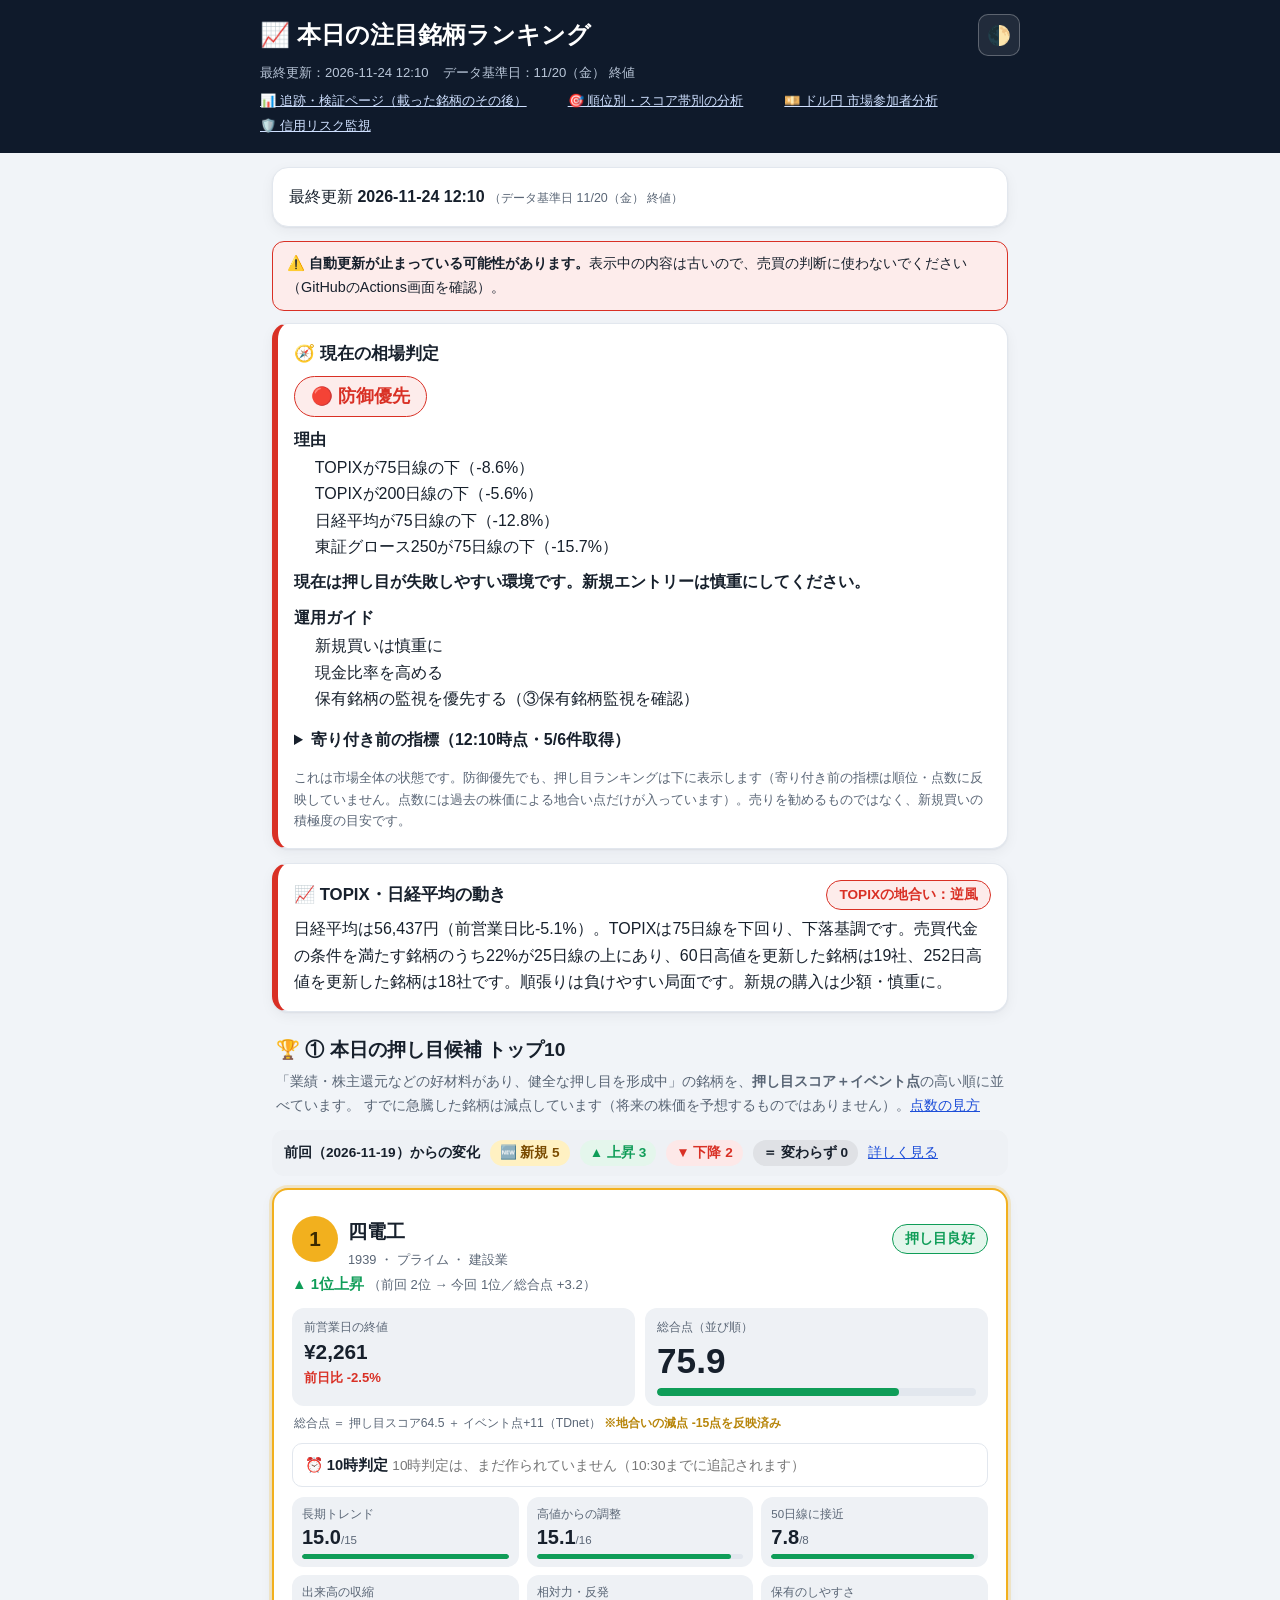
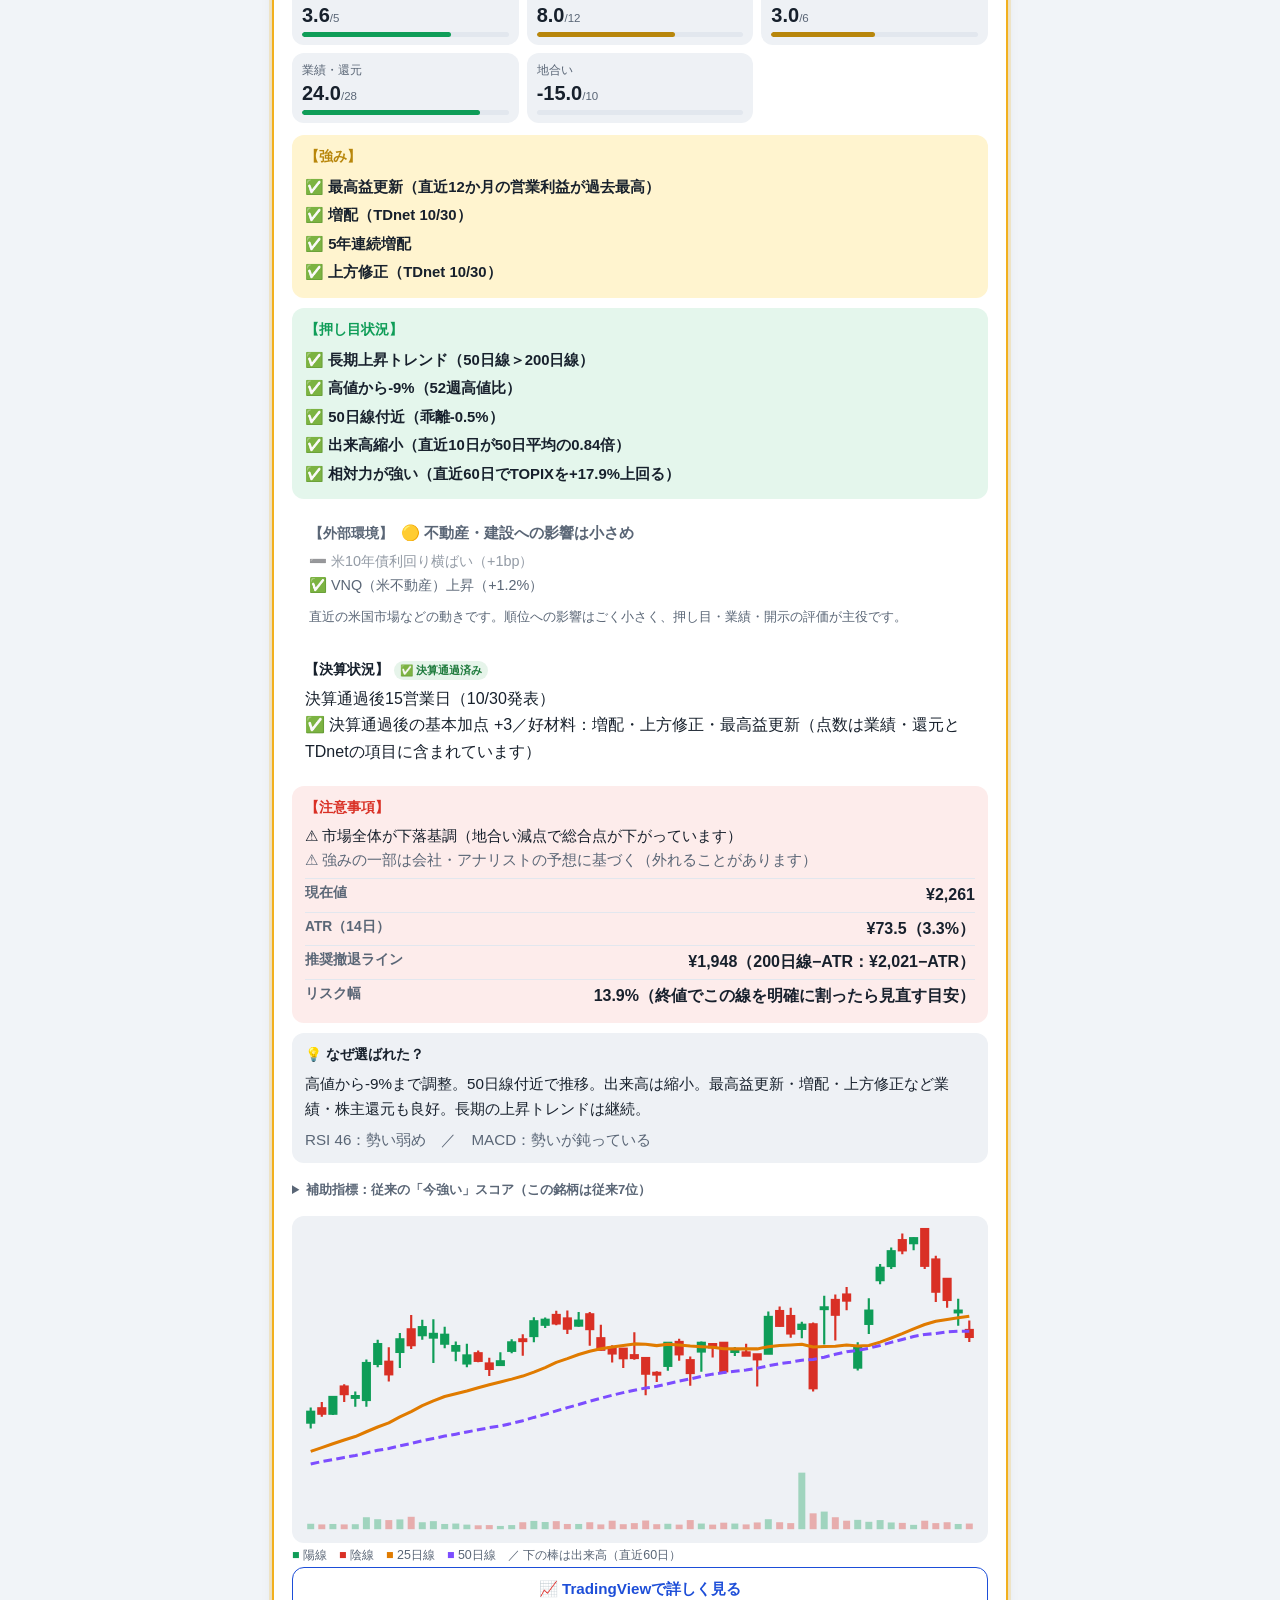
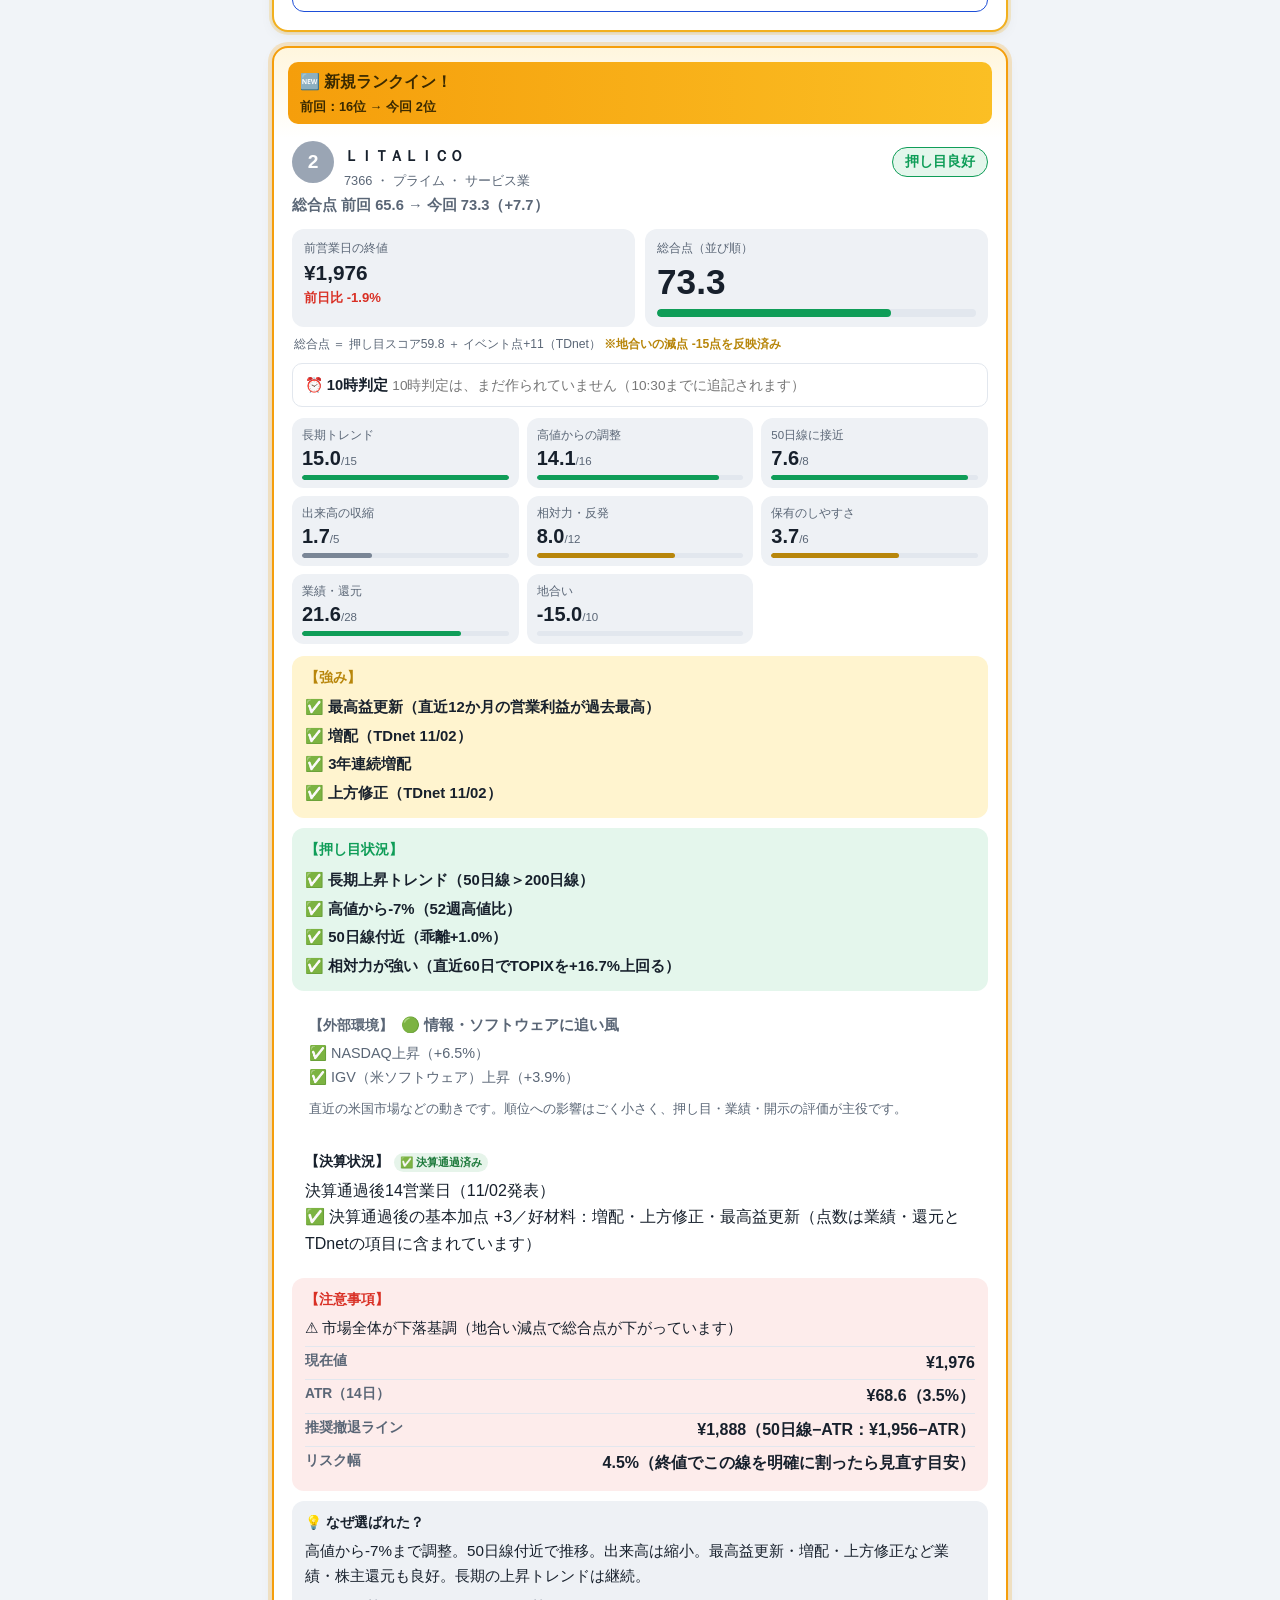
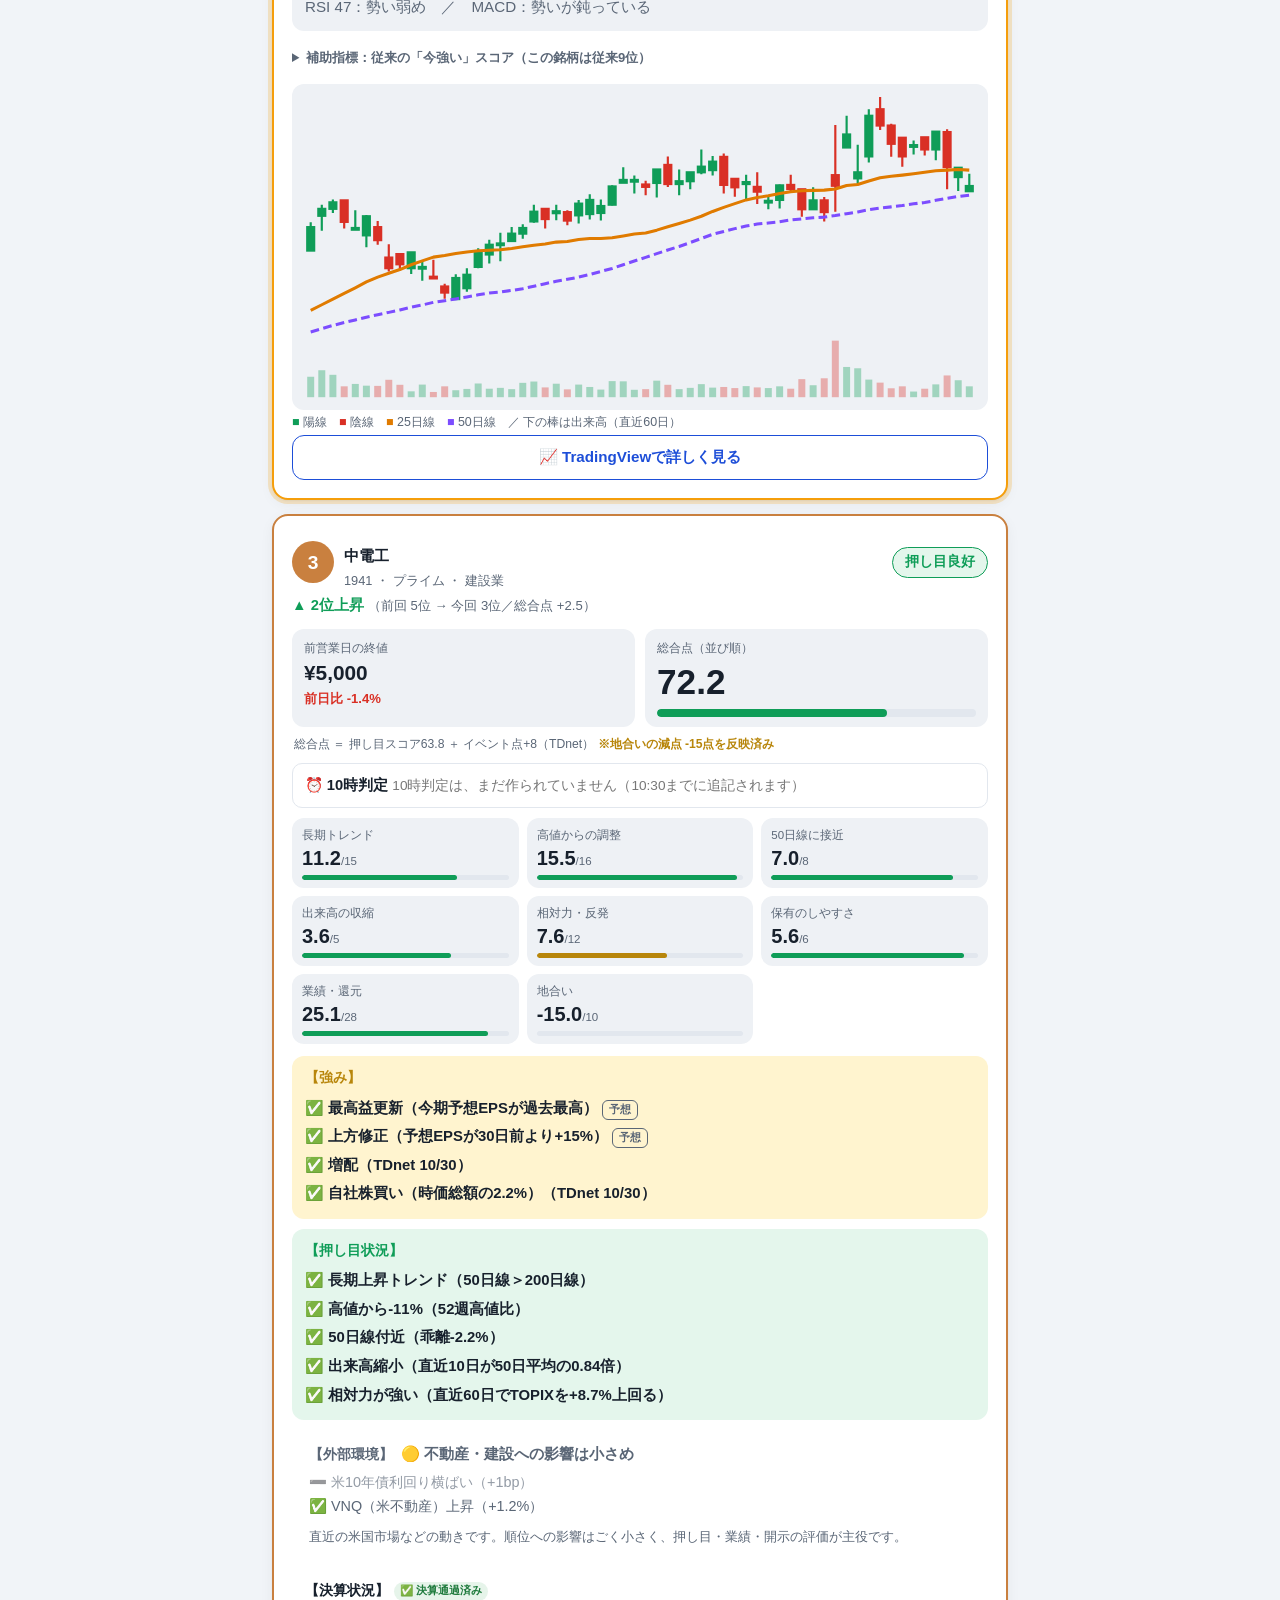
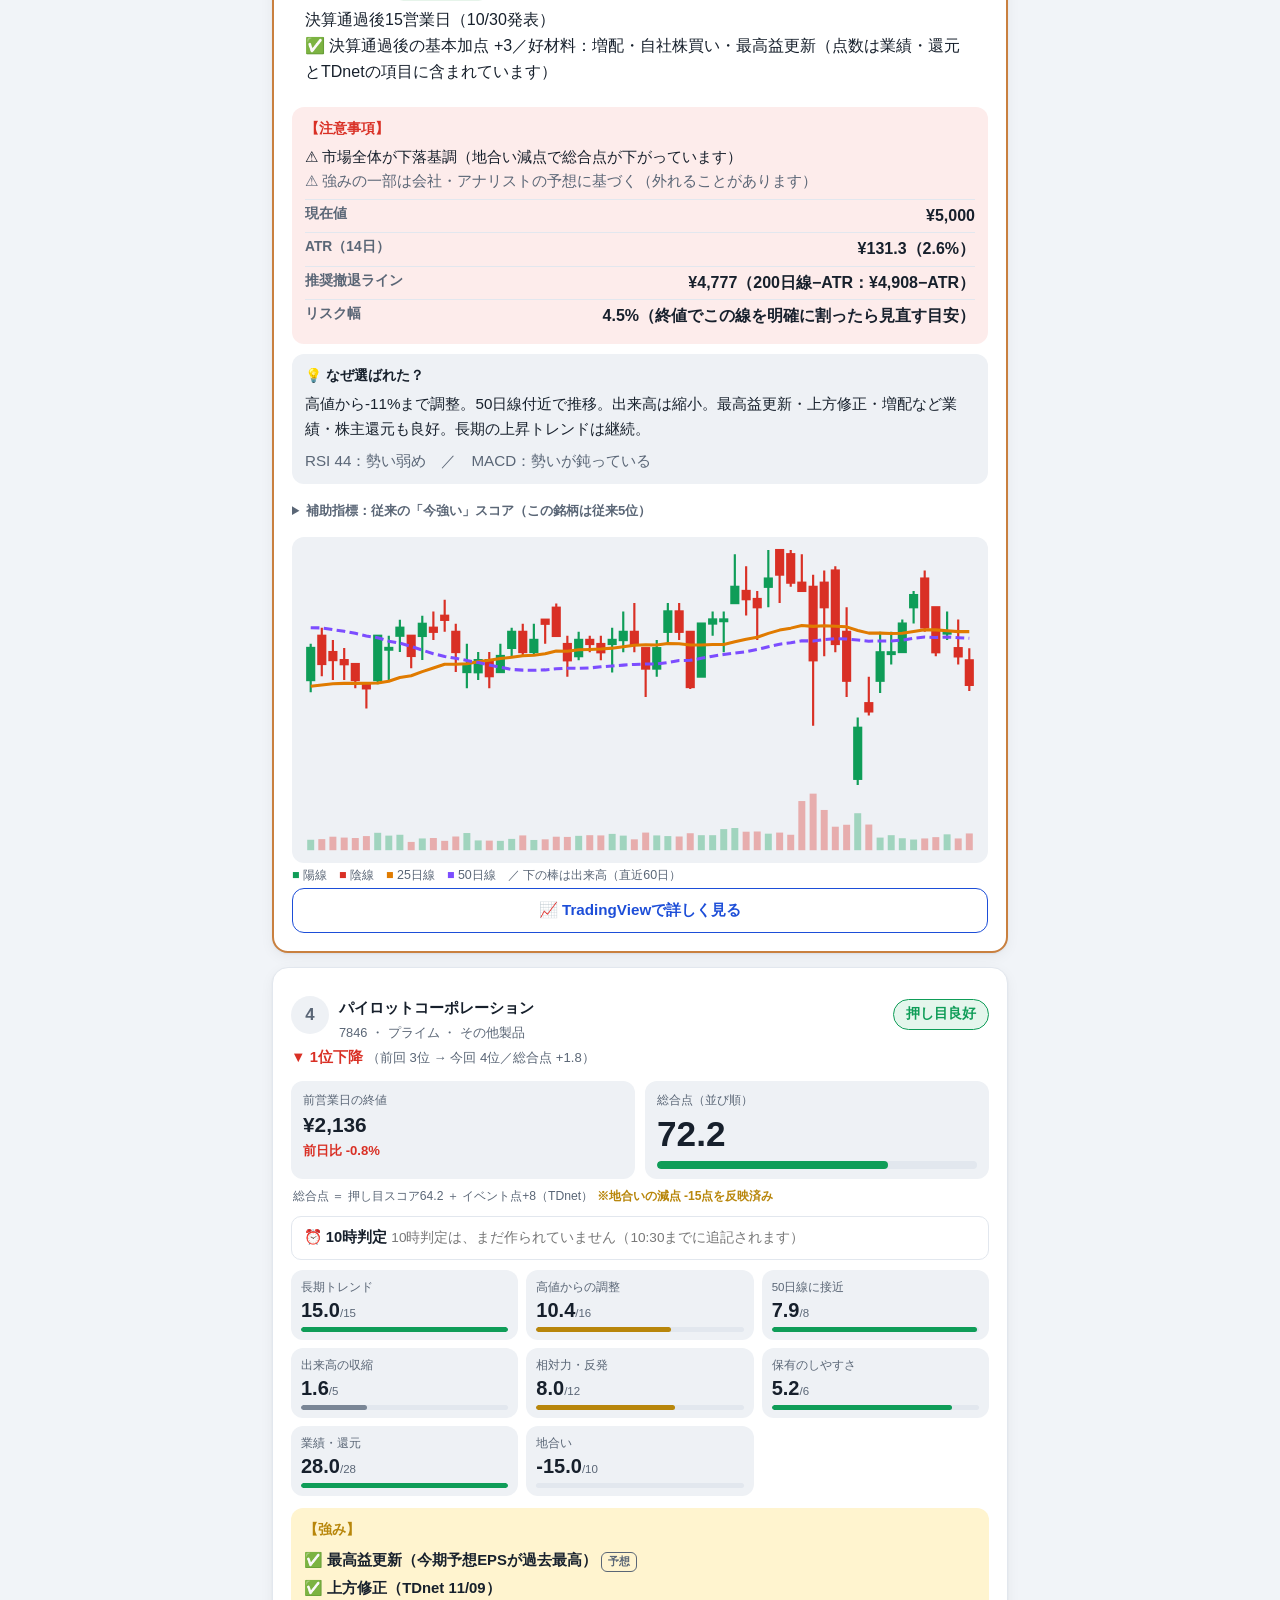
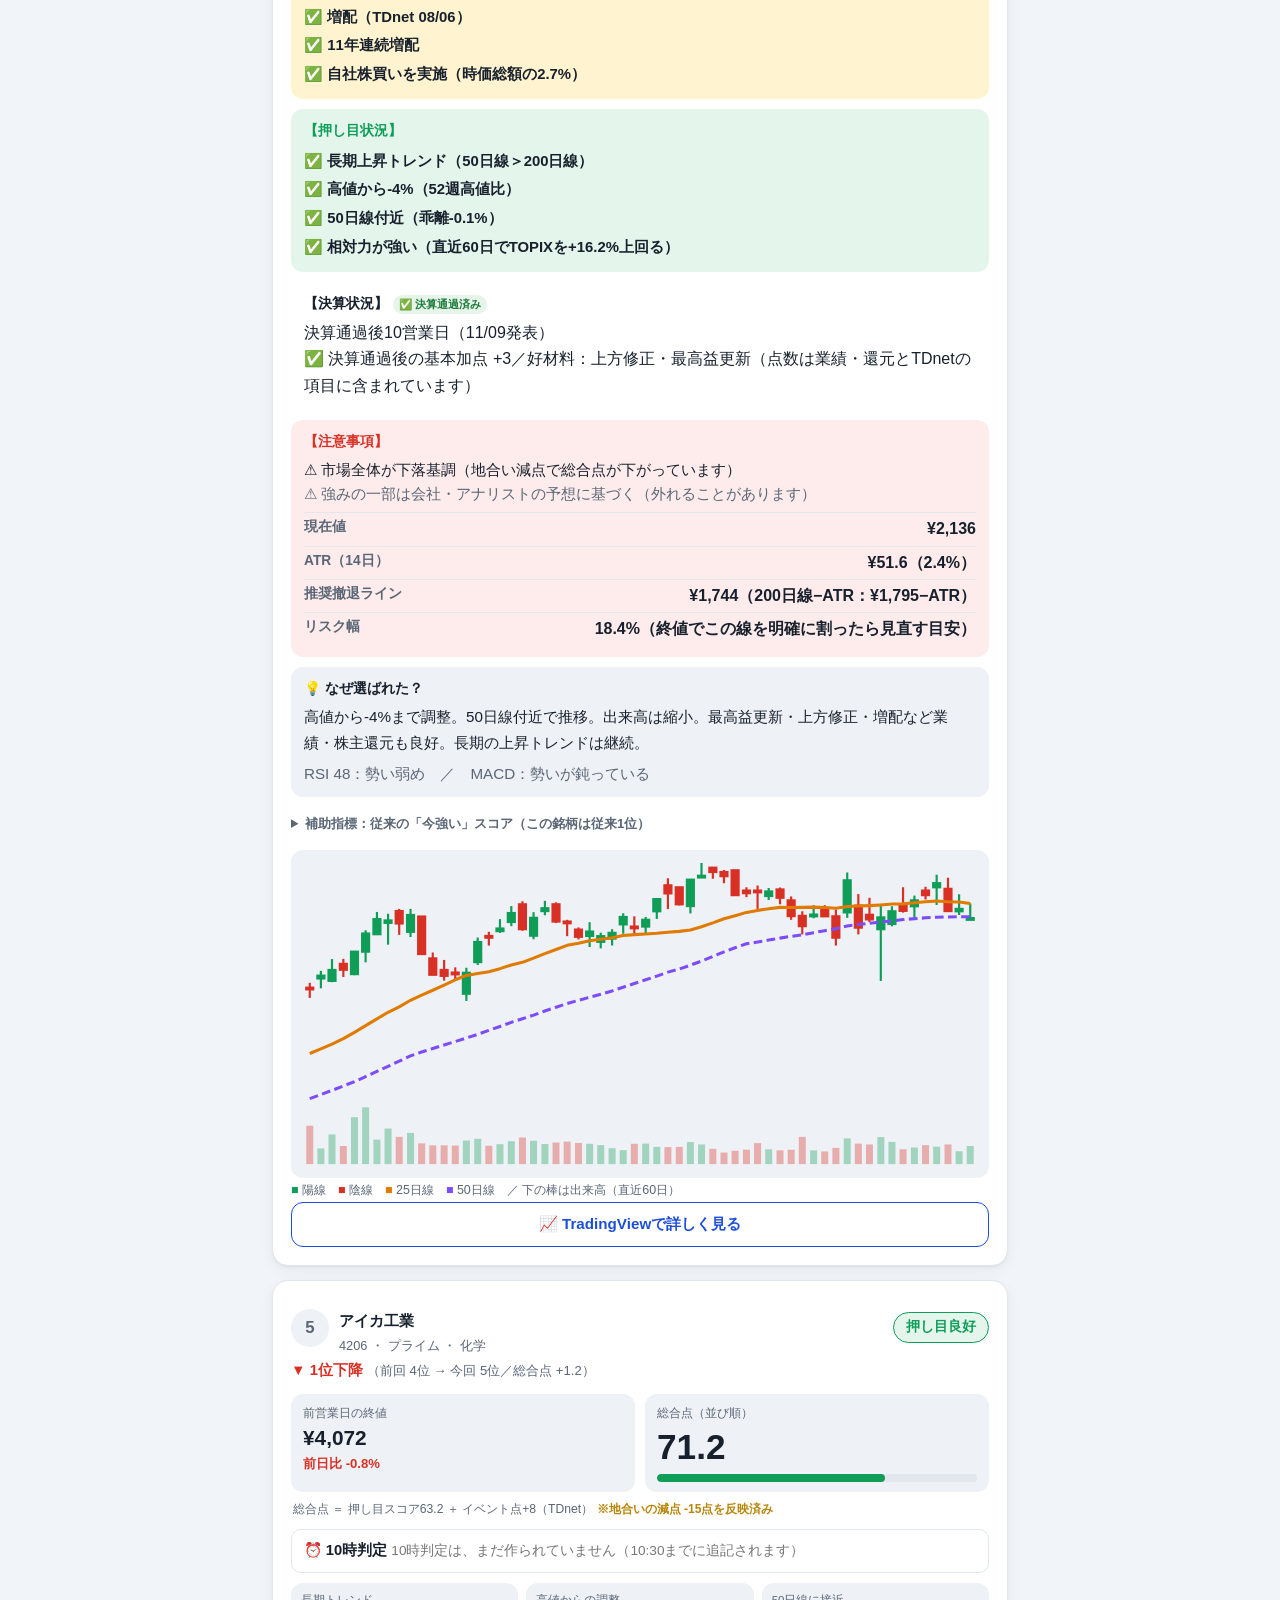
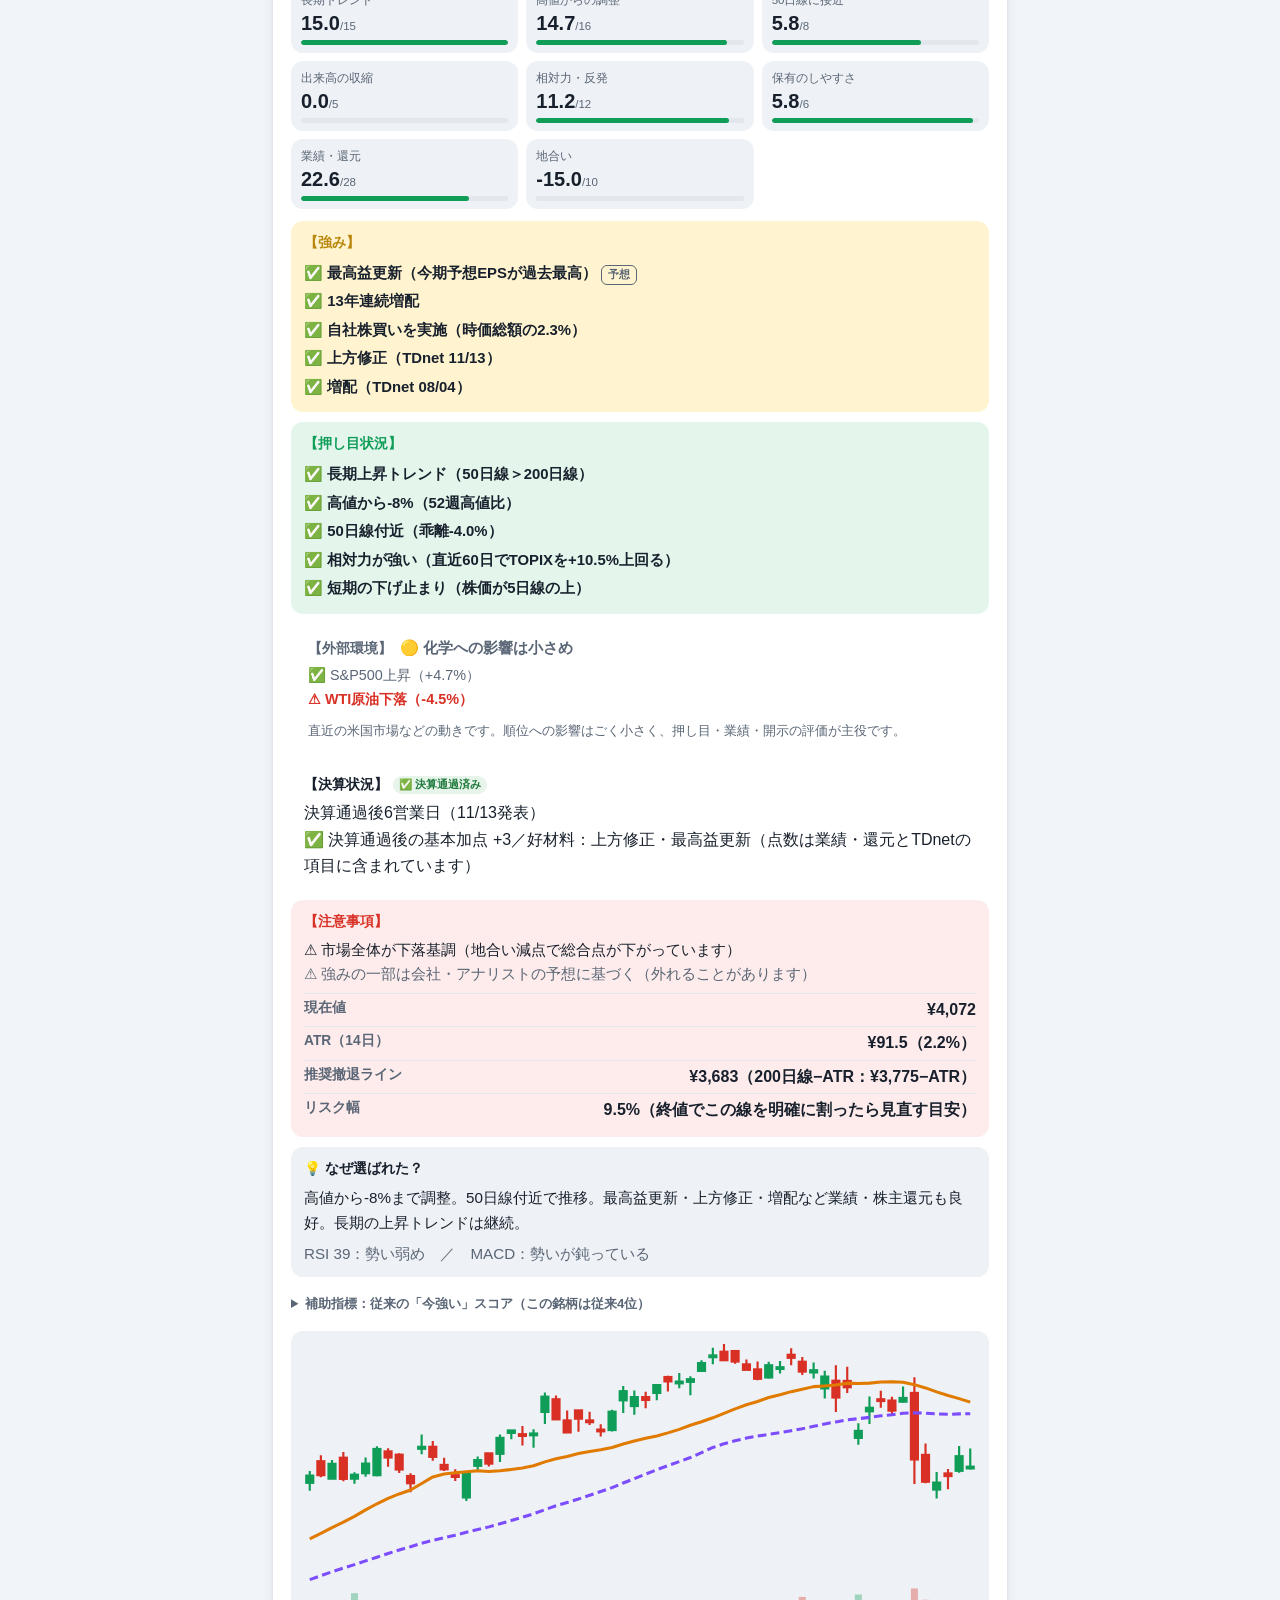
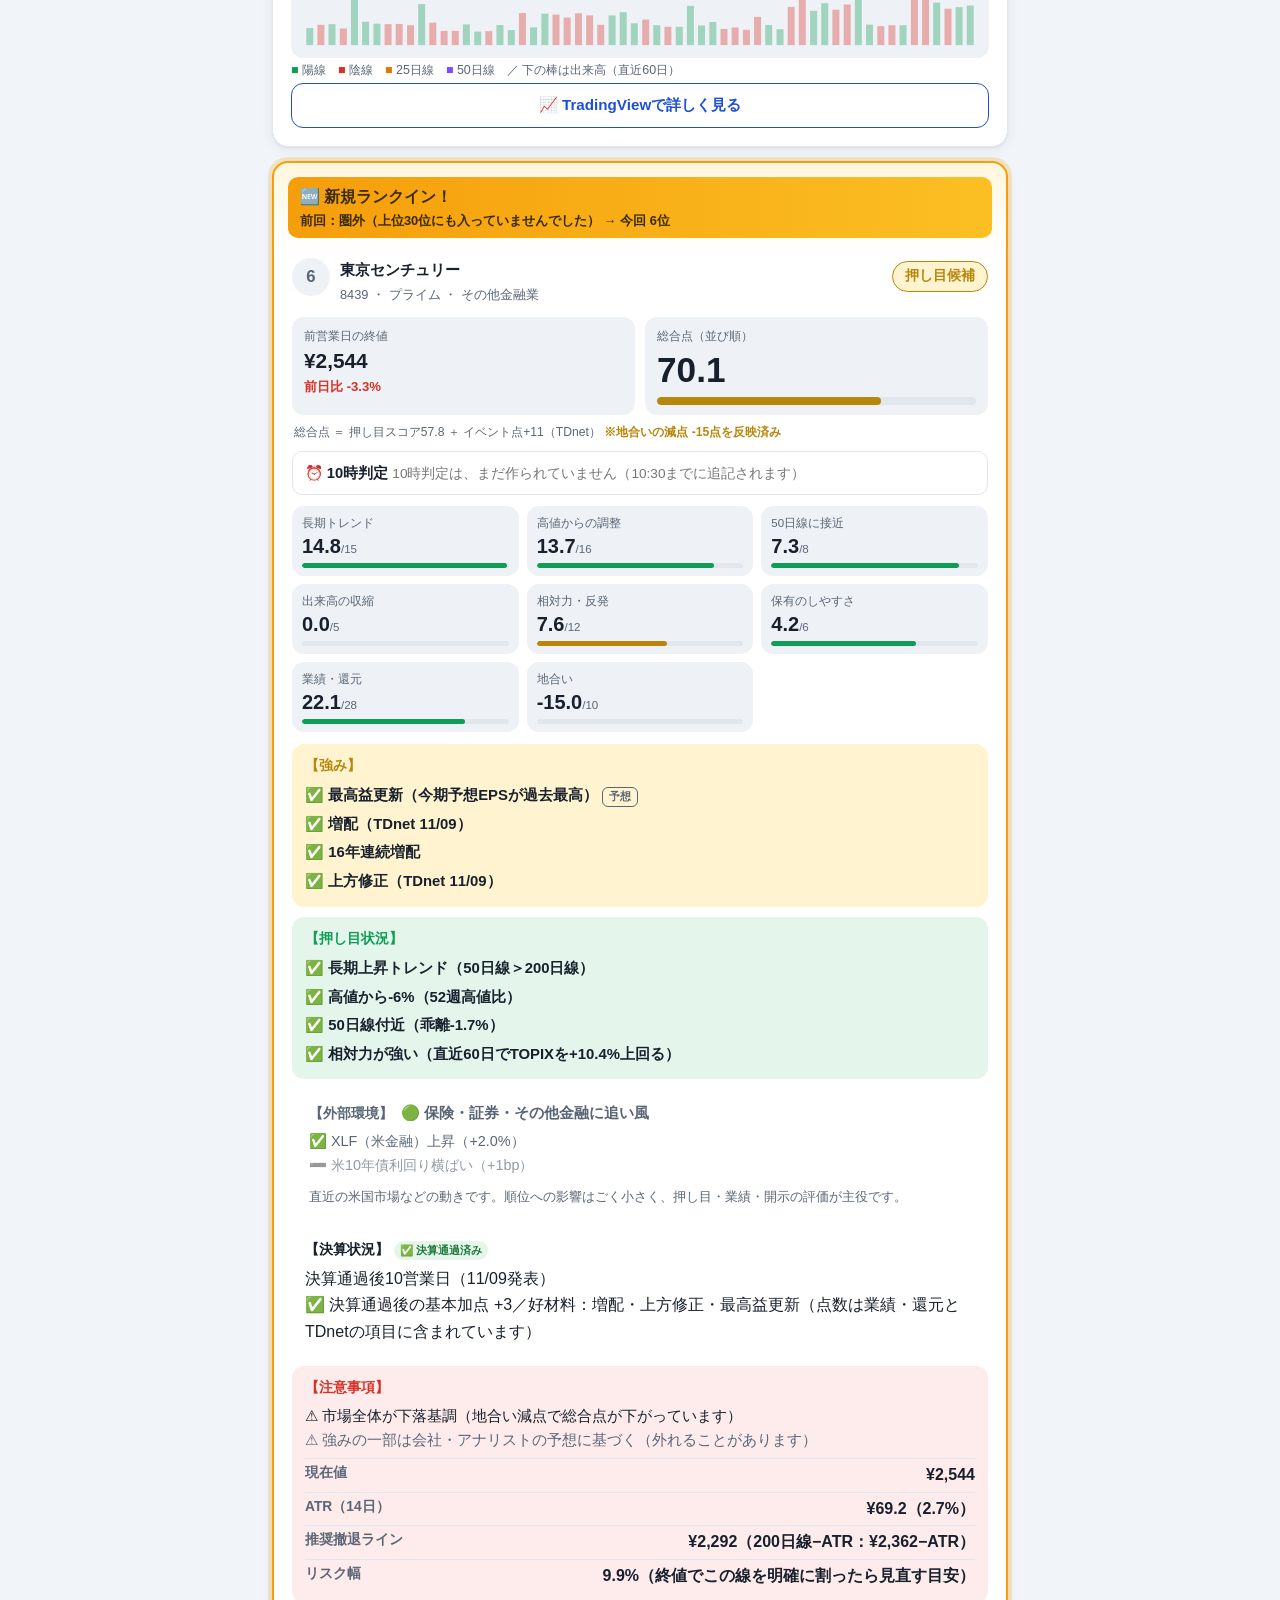
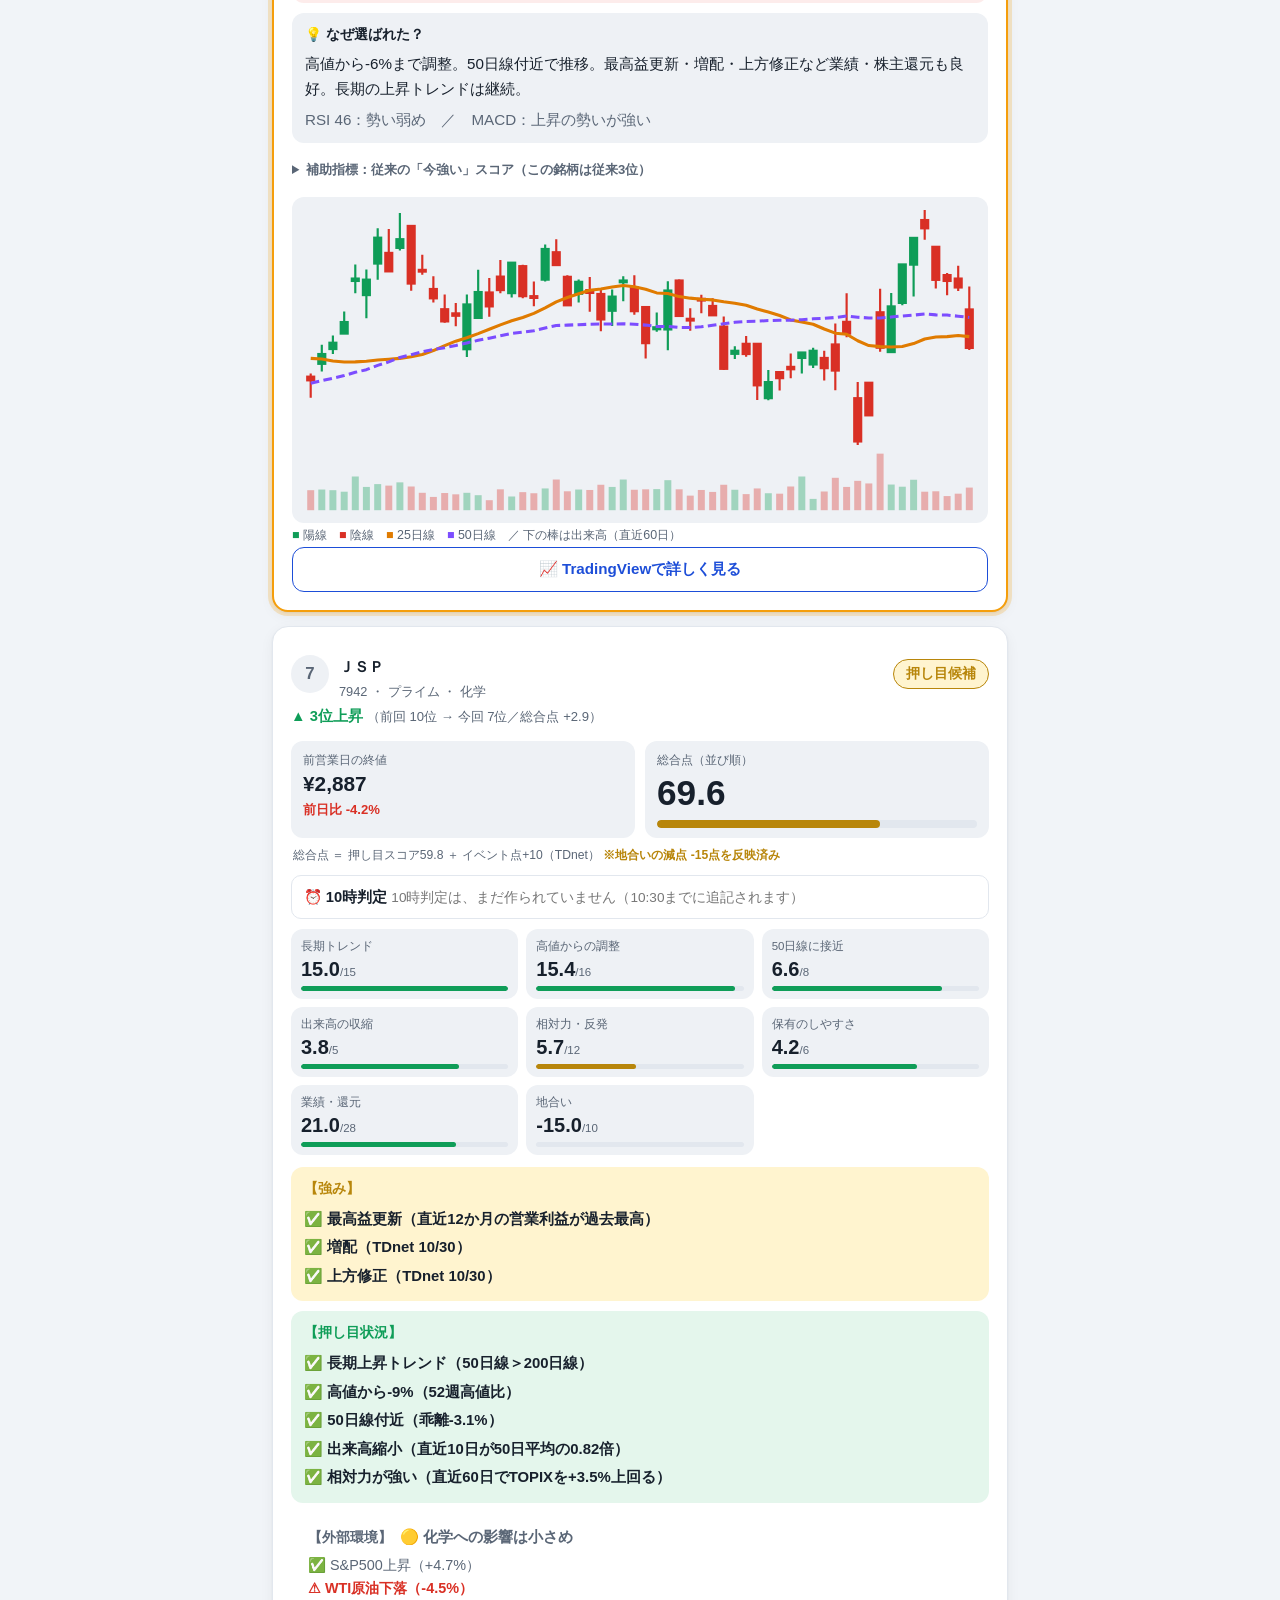
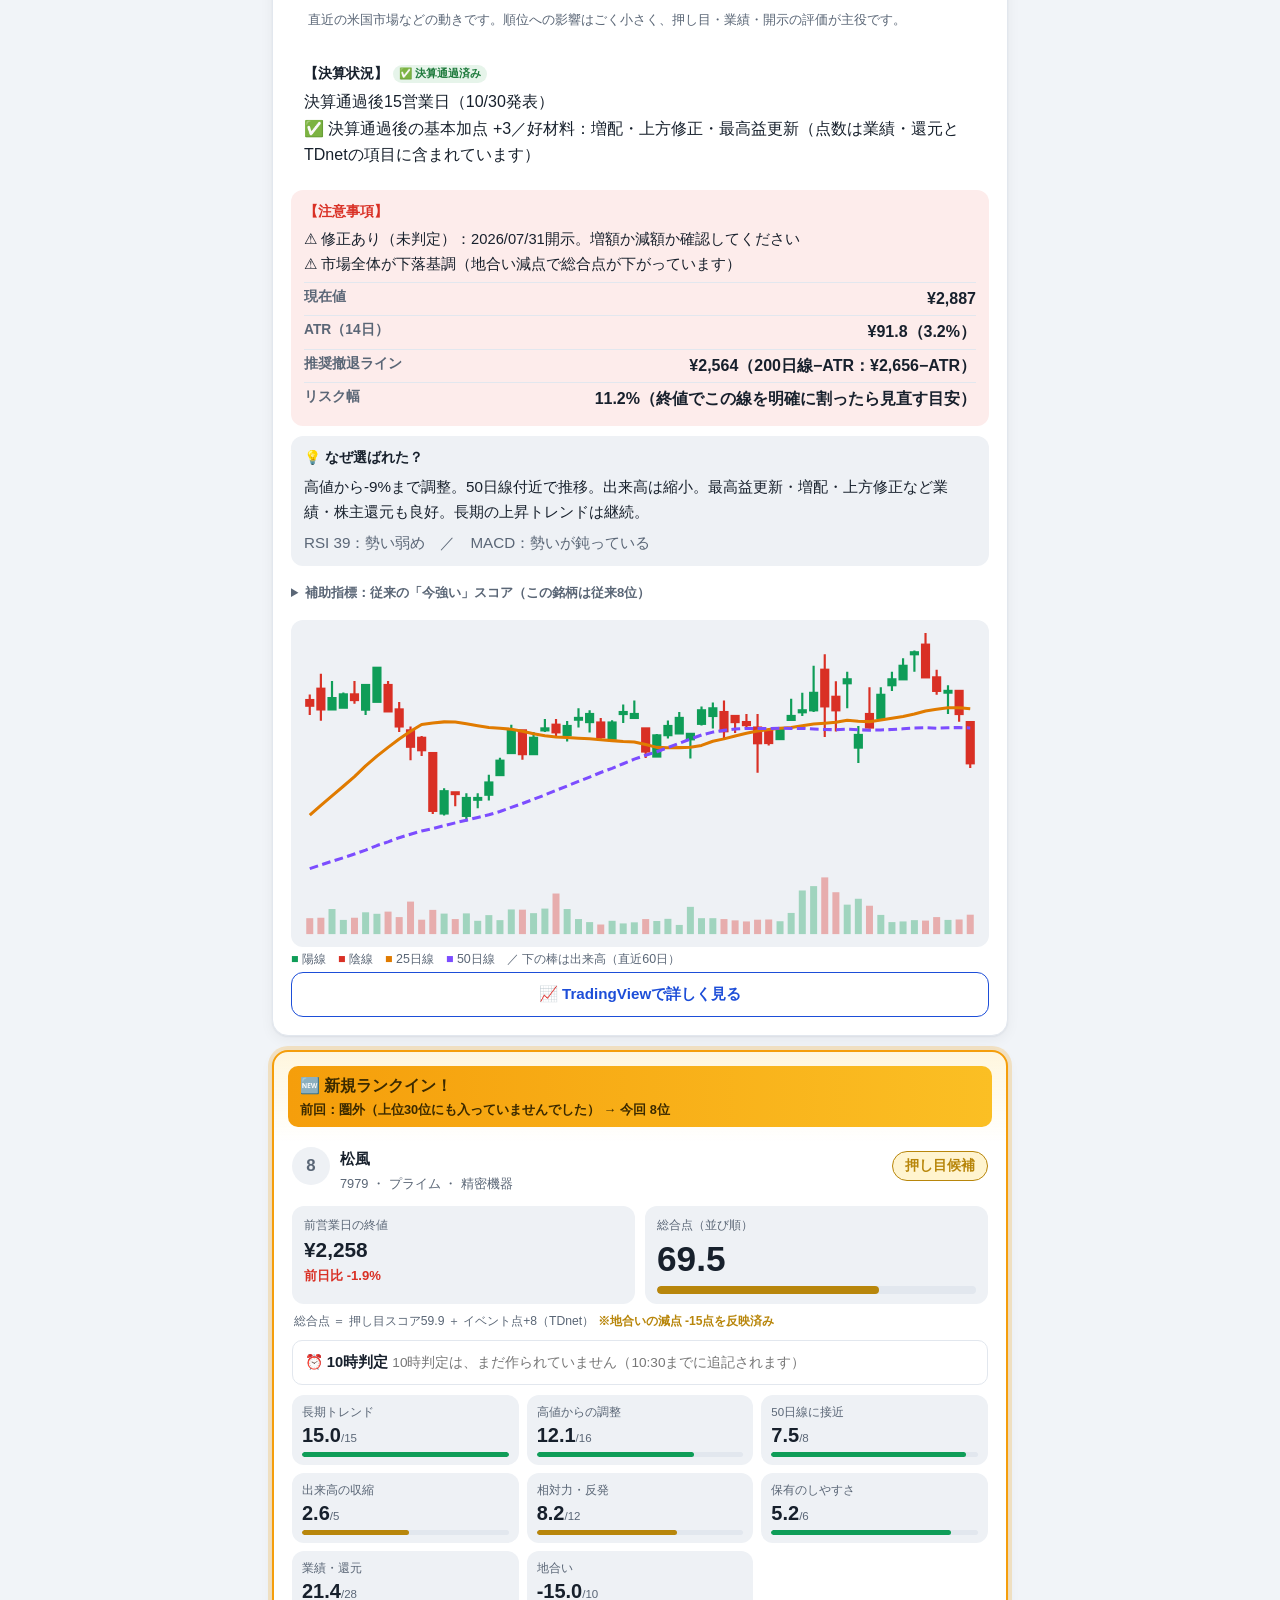
==== commit 5806d102: "daily update 2026-11-24" ====
--- a/docs/index.html
+++ b/docs/index.html
@@ -21,10 +21,10 @@
       <button id="themeBtn" class="icon-btn" type="button" aria-label="ライト／ダーク表示を切り替え">🌓</button>
     </div>
     <p class="meta">
-      <span>最終更新：2026-11-24 07:49</span>
+      <span>最終更新：2026-11-24 12:10</span>
       <span>データ基準日：11/20（金） 終値</span>
     </p>
-    <p class="meta"><a class="back" href="tracking.html">📊 追跡・検証ページ（載った銘柄のその後）</a>　<a class="back" href="analysis.html">🎯 順位別・スコア帯別の分析</a>　<a class="back" href="fx/">💴 ドル円 市場参加者分析</a></p>
+    <p class="meta"><a class="back" href="tracking.html">📊 追跡・検証ページ（載った銘柄のその後）</a>　<a class="back" href="analysis.html">🎯 順位別・スコア帯別の分析</a>　<a class="back" href="fx/">💴 ドル円 市場参加者分析</a>　<a class="back" href="negative/">🛡️ 信用リスク監視</a></p>
   </div>
 </header>
 
@@ -34,7 +34,7 @@
   <!-- 最終更新 -->
   <section class="card refresh" id="refresh">
     <div class="rf-row">
-      <div><span class="rf-label">最終更新</span> <b class="rf-time">2026-11-24 07:49</b>
+      <div><span class="rf-label">最終更新</span> <b class="rf-time">2026-11-24 12:10</b>
         <small>（データ基準日 11/20（金） 終値）</small></div>
     </div>
   </section>
@@ -62,18 +62,18 @@
     
     
     <details class="pm-table">
-      <summary>寄り付き前の指標（07:49時点・5/6件取得）</summary>
+      <summary>寄り付き前の指標（12:10時点・5/6件取得）</summary>
       <div class="table-wrap"><table>
         <thead><tr><th>指標</th><th>変化</th><th>見立て</th></tr></thead>
         <tbody><tr class="pm-strong">
           <th scope="row">日経225先物<small>重視</small></th>
-          <td>+2.99%</td>
+          <td>+3.60%</td>
           <td>強い</td></tr><tr class="pm-stale">
           <th scope="row">TOPIX先物<small>重視</small></th>
           <td>—</td>
           <td>古い（判定に使わず）<small>最後の値が11/20 05:30で古い</small></td></tr><tr class="pm-neutral">
           <th scope="row">ドル円</th>
-          <td>-0.09%</td>
+          <td>-0.13%</td>
           <td>中立</td></tr><tr class="pm-strong">
           <th scope="row">S&amp;P500</th>
           <td>+4.73%</td>
@@ -836,7 +836,7 @@
       <h4>【外部環境】<span class="lead-head">🟡 化学への影響は小さめ</span></h4>
       
       <ul>
-        <li class="ld-good">✅ S&amp;P500上昇（+4.7%）</li><li class="ld-bad">⚠ WTI原油下落（-4.4%）</li>
+        <li class="ld-good">✅ S&amp;P500上昇（+4.7%）</li><li class="ld-bad">⚠ WTI原油下落（-4.5%）</li>
       </ul>
       <p class="hint">直近の米国市場などの動きです。順位への影響はごく小さく、押し目・業績・開示の評価が主役です。</p>
       
@@ -1143,7 +1143,7 @@
       <h4>【外部環境】<span class="lead-head">🟡 化学への影響は小さめ</span></h4>
       
       <ul>
-        <li class="ld-good">✅ S&amp;P500上昇（+4.7%）</li><li class="ld-bad">⚠ WTI原油下落（-4.4%）</li>
+        <li class="ld-good">✅ S&amp;P500上昇（+4.7%）</li><li class="ld-bad">⚠ WTI原油下落（-4.5%）</li>
       </ul>
       <p class="hint">直近の米国市場などの動きです。順位への影響はごく小さく、押し目・業績・開示の評価が主役です。</p>
       
@@ -1376,8 +1376,8 @@
       </div>
       <div class="kpi score-kpi">
         <span class="k">総合点（並び順）</span>
-        <span class="v big">69.2</span>
-        <span class="bar"><i class="mild" style="width: 69.2%"></i></span>
+        <span class="v big">69.1</span>
+        <span class="bar"><i class="mild" style="width: 69.1%"></i></span>
       </div>
     </div>
     <p class="formula">総合点 ＝ 押し目スコア56.6 ＋ イベント点+11（TDnet）
@@ -1826,21 +1826,21 @@
       <thead><tr><th></th><th>1年</th><th>3年</th><th>5年</th><th>10年</th></tr></thead>
       <tbody>
       
-        <tr><th scope="row">勝率</th><td>56%</td><td>53%</td><td>54%</td><td>52%</td></tr>
-      
-        <tr><th scope="row">平均利益率</th><td>+8.8%</td><td>+8.4%</td><td>+7.8%</td><td>+8.3%</td></tr>
-      
-        <tr><th scope="row">平均損失率</th><td>-6.3%</td><td>-6.4%</td><td>-6.6%</td><td>-7.1%</td></tr>
-      
-        <tr><th scope="row">PF（総利益÷総損失）</th><td>1.82</td><td>1.49</td><td>1.38</td><td>1.27</td></tr>
-      
-        <tr><th scope="row">最大ドローダウン</th><td>-13.2%</td><td>-16.7%</td><td>-15.8%</td><td>-54.3%</td></tr>
-      
-        <tr><th scope="row">シャープレシオ</th><td>1.35</td><td>1.02</td><td>0.64</td><td>0.58</td></tr>
-      
-        <tr><th scope="row">年率リターン</th><td>+32.7%</td><td>+21.3%</td><td>+11.0%</td><td>+9.8%</td></tr>
-      
-        <tr><th scope="row">（比較）TOPIX年率</th><td>+19.2%</td><td>+17.0%</td><td>+16.6%</td><td>+8.2%</td></tr>
+        <tr><th scope="row">勝率</th><td>53%</td><td>53%</td><td>53%</td><td>52%</td></tr>
+      
+        <tr><th scope="row">平均利益率</th><td>+8.8%</td><td>+8.4%</td><td>+8.0%</td><td>+8.5%</td></tr>
+      
+        <tr><th scope="row">平均損失率</th><td>-6.0%</td><td>-6.4%</td><td>-6.5%</td><td>-7.0%</td></tr>
+      
+        <tr><th scope="row">PF（総利益÷総損失）</th><td>1.65</td><td>1.44</td><td>1.39</td><td>1.28</td></tr>
+      
+        <tr><th scope="row">最大ドローダウン</th><td>-4.5%</td><td>-11.2%</td><td>-16.9%</td><td>-37.0%</td></tr>
+      
+        <tr><th scope="row">シャープレシオ</th><td>1.26</td><td>1.18</td><td>0.64</td><td>0.62</td></tr>
+      
+        <tr><th scope="row">年率リターン</th><td>+25.7%</td><td>+19.4%</td><td>+11.3%</td><td>+11.0%</td></tr>
+      
+        <tr><th scope="row">（比較）TOPIX年率</th><td>+6.6%</td><td>+18.7%</td><td>+14.0%</td><td>+7.7%</td></tr>
       
       </tbody>
     </table>
@@ -1850,7 +1850,7 @@
     <details><summary>参考：従来の「今強い」トップ10の期間別成績</summary>
       <div class="table-wrap"><table class="period">
         <thead><tr><th></th><th>1年</th><th>3年</th><th>5年</th><th>10年</th></tr></thead>
-        <tbody><tr><th scope="row">勝率</th><td>43%</td><td>47%</td><td>46%</td><td>46%</td></tr><tr><th scope="row">平均利益率</th><td>+20.4%</td><td>+13.9%</td><td>+12.9%</td><td>+13.2%</td></tr><tr><th scope="row">平均損失率</th><td>-12.7%</td><td>-12.4%</td><td>-12.0%</td><td>-12.1%</td></tr><tr><th scope="row">PF（総利益÷総損失）</th><td>1.22</td><td>1.00</td><td>0.91</td><td>0.93</td></tr><tr><th scope="row">最大ドローダウン</th><td>-20.8%</td><td>-52.5%</td><td>-44.3%</td><td>-72.0%</td></tr><tr><th scope="row">シャープレシオ</th><td>-0.31</td><td>-0.06</td><td>-0.05</td><td>0.09</td></tr><tr><th scope="row">年率リターン</th><td>-21.0%</td><td>-7.0%</td><td>-7.6%</td><td>-2.5%</td></tr><tr><th scope="row">（比較）TOPIX年率</th><td>+19.2%</td><td>+17.0%</td><td>+16.6%</td><td>+8.2%</td></tr></tbody>
+        <tbody><tr><th scope="row">勝率</th><td>45%</td><td>47%</td><td>46%</td><td>45%</td></tr><tr><th scope="row">平均利益率</th><td>+17.4%</td><td>+14.0%</td><td>+12.6%</td><td>+13.0%</td></tr><tr><th scope="row">平均損失率</th><td>-12.7%</td><td>-11.8%</td><td>-11.5%</td><td>-11.9%</td></tr><tr><th scope="row">PF（総利益÷総損失）</th><td>1.11</td><td>1.05</td><td>0.93</td><td>0.90</td></tr><tr><th scope="row">最大ドローダウン</th><td>-30.7%</td><td>-39.8%</td><td>-57.2%</td><td>-90.4%</td></tr><tr><th scope="row">シャープレシオ</th><td>0.52</td><td>-0.27</td><td>-0.12</td><td>-0.46</td></tr><tr><th scope="row">年率リターン</th><td>+16.4%</td><td>-10.3%</td><td>-8.3%</td><td>-16.8%</td></tr><tr><th scope="row">（比較）TOPIX年率</th><td>+6.6%</td><td>+18.7%</td><td>+14.0%</td><td>+7.7%</td></tr></tbody>
       </table></div>
     </details>
     
@@ -1860,40 +1860,40 @@
   
   <section class="card backtest">
     <h2>🧪 このスコアは過去に有効だった？</h2>
-    <p class="headline">過去5年の再現検証では、毎週の押し目トップ10を買った場合の1か月後の平均騰落率は+1.1%（同期間のTOPIXは+1.1%、従来の「今強い」トップ10は-0.6%）でした。</p>
+    <p class="headline">過去5年の再現検証では、毎週の押し目トップ10を買った場合の1か月後の平均騰落率は+1.2%（同期間のTOPIXは+1.1%、従来の「今強い」トップ10は-0.4%）でした。</p>
     <div class="table-wrap">
     <table>
       <thead><tr><th></th><th>1週間後</th><th>1か月後</th><th>3か月後</th></tr></thead>
       <tbody>
       
         <tr><th scope="row">押し目トップ10（メイン）<small>押し目スコアの技術80点分で再現</small></th>
-          <td class="pos">+0.0%<small>勝率49%</small></td><td class="pos">+1.1%<small>勝率54%</small></td><td class="pos">+3.5%<small>勝率56%</small></td>
+          <td class="neg">-0.0%<small>勝率49%</small></td><td class="pos">+1.2%<small>勝率53%</small></td><td class="pos">+4.0%<small>勝率57%</small></td>
         </tr>
       
         <tr><th scope="row">　うち地合いが「逆風」でない週<small>TOPIXが75日線の上</small></th>
-          <td class="neg">-0.1%<small>勝率47%</small></td><td class="pos">+1.0%<small>勝率52%</small></td><td class="pos">+3.6%<small>勝率56%</small></td>
+          <td class="pos">+0.0%<small>勝率47%</small></td><td class="pos">+1.3%<small>勝率52%</small></td><td class="pos">+4.4%<small>勝率58%</small></td>
         </tr>
       
         <tr><th scope="row">従来の「今強い」トップ10（補助）<small>過去再現</small></th>
-          <td class="neg">-0.9%<small>勝率46%</small></td><td class="neg">-0.6%<small>勝率46%</small></td><td class="pos">+1.3%<small>勝率47%</small></td>
+          <td class="neg">-0.6%<small>勝率45%</small></td><td class="neg">-0.4%<small>勝率46%</small></td><td class="pos">+1.7%<small>勝率48%</small></td>
         </tr>
       
         <tr><th scope="row">テクニカル80点以上の全銘柄<small>過去再現</small></th>
-          <td class="neg">-1.1%<small>勝率46%</small></td><td class="neg">-1.2%<small>勝率49%</small></td><td class="pos">+1.1%<small>勝率52%</small></td>
+          <td class="neg">-0.5%<small>勝率46%</small></td><td class="pos">+0.2%<small>勝率48%</small></td><td class="pos">+2.1%<small>勝率53%</small></td>
         </tr>
       
         <tr><th scope="row">252日高値を更新した全銘柄<small>過去再現（モメンタム）</small></th>
-          <td class="neg">-0.4%<small>勝率46%</small></td><td class="pos">+0.4%<small>勝率52%</small></td><td class="pos">+3.1%<small>勝率58%</small></td>
+          <td class="neg">-0.2%<small>勝率46%</small></td><td class="pos">+0.5%<small>勝率50%</small></td><td class="pos">+3.2%<small>勝率57%</small></td>
         </tr>
       
         <tr><th scope="row">TOPIX（比較用）<small>同じ期間・同じ売買ルール</small></th>
-          <td class="pos">+0.0%</td><td class="pos">+1.1%</td><td class="pos">+4.1%</td>
+          <td class="pos">+0.1%</td><td class="pos">+1.1%</td><td class="pos">+4.2%</td>
         </tr>
       
       </tbody>
     </table>
     </div>
-    <p class="hint">検証期間：2016-11-21 〜 2026-11-18（直近5年・244週分）</p>
+    <p class="hint">検証期間：2016-11-24 〜 2026-11-20（直近5年・244週分）</p>
     <p class="hint">実績の記録を蓄積中です（現在5日分）。1週間後の結果は記録の翌週から表示されます。</p>
     <details>
       <summary>この数字の注意点</summary>
@@ -1906,27 +1906,27 @@
   <section class="card validation" id="validation">
     <h2>🔬 有効性の検証（売買判断に使えるか）</h2>
     
-    <div class="verdict v-bad">
-      <b>🔴 過去の再現では、有効性を確認できませんでした</b>
-      <ul><li class="st-good">点数と成績の関係：平均相関 0.037、t値 3.45（2以上で偶然とは言いにくい目安）。</li><li class="st-bad">上位10銘柄と全体平均の差：平均 -2926.70%、t値 1.18、95%信頼区間 -0.24%〜+1.07%。</li><li class="st-good">安定性：年ごとのプラス率 73%、直近3年の差 +0.36%。</li></ul>
-      <p>このランキングだけで売買を判断する根拠は、いまのところありません。候補を探す参考にとどめ、前向きの記録（実際の成績）が貯まるまで売買の金額は小さく保ってください。</p>
-    </div>
-    <p class="hint">検証期間：2016-11-21 〜 2026-10-20（485週分）。点数は株価・出来高で決まる部分のみ。</p>
+    <div class="verdict v-weak">
+      <b>🟡 一部で有効性が確認できましたが、確実とは言えません</b>
+      <ul><li class="st-good">点数と成績の関係：平均相関 0.038、t値 3.32（2以上で偶然とは言いにくい目安）。</li><li class="st-weak">上位10銘柄と全体平均の差：平均 +0.41%、t値 1.12、95%信頼区間 -0.25%〜+1.04%。</li><li class="st-good">安定性：年ごとのプラス率 73%、直近3年の差 +0.29%。</li></ul>
+      <p>少額から使い、前向きの記録（実際の成績）で確かめながら判断してください。</p>
+    </div>
+    <p class="hint">検証期間：2016-11-24 〜 2026-10-22（488週分）。点数は株価・出来高で決まる部分のみ。</p>
     
     <details open>
       <summary>① 点数帯ごとの成績</summary>
       <div class="table-wrap"><table>
         <thead><tr><th>点数帯</th><th>データ数</th><th>平均騰落率（1か月後）</th><th>全体平均との差</th><th>勝率</th></tr></thead>
-        <tbody><tr><th scope=&#34;row&#34;>0〜30点</th><td>313,329</td><td>+0.66%</td><td>-2215.73%</td><td>51%</td></tr><tr><th scope=&#34;row&#34;>30〜40点</th><td>50,293</td><td>+0.50%</td><td>-1834.82%</td><td>50%</td></tr><tr><th scope=&#34;row&#34;>40〜50点</th><td>52,584</td><td>+0.60%</td><td>-5723.27%</td><td>51%</td></tr><tr><th scope=&#34;row&#34;>50〜60点</th><td>74,908</td><td>+26096.30%</td><td>+20960.19%</td><td>51%</td></tr><tr><th scope=&#34;row&#34;>60〜70点</th><td>63,003</td><td>+0.59%</td><td>-3492.07%</td><td>51%</td></tr><tr><th scope=&#34;row&#34;>70〜80点</th><td>48,813</td><td>+0.69%</td><td>-4565.46%</td><td>51%</td></tr><tr><th scope=&#34;row&#34;>80〜100点</th><td>18,821</td><td>+0.54%</td><td>-2111.35%</td><td>50%</td></tr></tbody>
+        <tbody><tr><th scope=&#34;row&#34;>0〜30点</th><td>313,677</td><td>+0.49%</td><td>-0.24%</td><td>50%</td></tr><tr><th scope=&#34;row&#34;>30〜40点</th><td>50,812</td><td>+0.37%</td><td>-0.08%</td><td>50%</td></tr><tr><th scope=&#34;row&#34;>40〜50点</th><td>53,200</td><td>+0.46%</td><td>-0.03%</td><td>50%</td></tr><tr><th scope=&#34;row&#34;>50〜60点</th><td>74,962</td><td>+0.61%</td><td>+0.21%</td><td>51%</td></tr><tr><th scope=&#34;row&#34;>60〜70点</th><td>64,137</td><td>+0.80%</td><td>+0.46%</td><td>52%</td></tr><tr><th scope=&#34;row&#34;>70〜80点</th><td>49,500</td><td>+0.84%</td><td>+0.46%</td><td>52%</td></tr><tr><th scope=&#34;row&#34;>80〜100点</th><td>19,002</td><td>+0.89%</td><td>+0.75%</td><td>51%</td></tr></tbody>
       </table></div>
-      <p class="hint">点数が高い帯ほど「全体平均との差」が大きくなっていれば、点数に意味があります（順位相関 -0.11、1に近いほど単調）。データ数は期間が重なるため独立ではありません。</p>
+      <p class="hint">点数が高い帯ほど「全体平均との差」が大きくなっていれば、点数に意味があります（順位相関 0.96、1に近いほど単調）。データ数は期間が重なるため独立ではありません。</p>
     </details>
     
     <details open>
       <summary>② 点数順の五分位</summary>
       <div class="table-wrap"><table>
         <thead><tr><th>分位（低→高）</th><th>Q1</th><th>Q2</th><th>Q3</th><th>Q4</th><th>Q5</th><th>上位−下位</th></tr></thead>
-        <tbody><tr><th scope=&#34;row&#34;>全体平均との差（1か月後）</th><td>-2927.39%</td><td>-2927.07%</td><td>-2926.79%</td><td>+11729.32%</td><td>-2926.79%</td><td>+0.60%（t=2.07）</td></tr></tbody>
+        <tbody><tr><th scope=&#34;row&#34;>全体平均との差（1か月後）</th><td>-0.35%</td><td>-0.19%</td><td>+0.16%</td><td>+0.18%</td><td>+0.20%</td><td>+0.55%（t=1.72）</td></tr></tbody>
       </table></div>
       <p class="hint">Q5（点数が最も高い20%）がQ1（最も低い20%）を上回っていれば、点数の高さが成績に結びついています。</p>
     </details>
@@ -1935,7 +1935,7 @@
       <summary>③ 上位10銘柄は、全体の平均を上回ったか</summary>
       <div class="table-wrap"><table>
         <thead><tr><th></th><th>平均騰落率（1か月後）</th><th>全体平均との差</th><th>t値</th><th>95%信頼区間</th><th>上回った割合</th><th>個別の勝率</th></tr></thead>
-        <tbody><tr><th scope=&#34;row&#34;>押し目トップ10</th><td>+0.91%</td><td>-2926.70%</td><td>1.18</td><td>-0.24%〜+1.07%</td><td>51%</td><td>52%</td></tr><tr><th scope=&#34;row&#34;>（比較）従来の「今強い」</th><td>—</td><td>-2928.09%</td><td>—</td><td>—</td><td>—</td><td>—</td></tr></tbody>
+        <tbody><tr><th scope=&#34;row&#34;>押し目トップ10</th><td>+0.97%</td><td>+0.41%</td><td>1.12</td><td>-0.25%〜+1.04%</td><td>51%</td><td>52%</td></tr><tr><th scope=&#34;row&#34;>（比較）従来の「今強い」</th><td>—</td><td>-1.18%</td><td>—</td><td>—</td><td>—</td><td>—</td></tr></tbody>
       </table></div>
       <p class="hint">全体平均＝条件を満たす全銘柄の平均。信頼区間が0をまたがなければ、偶然とは言いにくい差です（重ならないよう4回おきに間引いて計算、122期間）。</p>
     </details>
@@ -1944,7 +1944,7 @@
       <summary>④ 要素ごとの効果</summary>
       <div class="table-wrap"><table>
         <thead><tr><th>要素</th><th>平均相関</th><th>t値</th><th>外した場合との差</th><th>t値</th><th>見立て</th></tr></thead>
-        <tbody><tr><th scope=&#34;row&#34;>長期トレンド</th><td>-0.004</td><td>-0.38</td><td>+0.03%</td><td>-0.30</td><td>差が小さく、効果は不明</td></tr><tr><th scope=&#34;row&#34;>高値からの調整</th><td>0.034</td><td>3.36</td><td>-0.10%</td><td>-1.47</td><td>足を引っ張っている可能性</td></tr><tr><th scope=&#34;row&#34;>50日線に接近</th><td>0.037</td><td>3.78</td><td>-0.13%</td><td>0.21</td><td>差が小さく、効果は不明</td></tr><tr><th scope=&#34;row&#34;>出来高の収縮</th><td>-0.002</td><td>-0.23</td><td>-0.12%</td><td>-1.59</td><td>足を引っ張っている可能性</td></tr><tr><th scope=&#34;row&#34;>相対力</th><td>-0.017</td><td>-1.20</td><td>-0.06%</td><td>-0.22</td><td>差が小さく、効果は不明</td></tr><tr><th scope=&#34;row&#34;>反発確認</th><td>-0.003</td><td>1.61</td><td>-0.10%</td><td>-0.26</td><td>差が小さく、効果は不明</td></tr><tr><th scope=&#34;row&#34;>保有のしやすさ</th><td>0.079</td><td>4.79</td><td>-0.29%</td><td>-1.73</td><td>足を引っ張っている可能性</td></tr><tr><th scope=&#34;row&#34;>急騰などの減点</th><td>—</td><td>—</td><td>+0.02%</td><td>-1.06</td><td>—</td></tr></tbody>
+        <tbody><tr><th scope=&#34;row&#34;>長期トレンド</th><td>-0.003</td><td>-0.09</td><td>+0.17%</td><td>0.73</td><td>差が小さく、効果は不明</td></tr><tr><th scope=&#34;row&#34;>高値からの調整</th><td>0.036</td><td>3.30</td><td>-0.02%</td><td>0.44</td><td>差が小さく、効果は不明</td></tr><tr><th scope=&#34;row&#34;>50日線に接近</th><td>0.038</td><td>4.43</td><td>-0.00%</td><td>0.09</td><td>差が小さく、効果は不明</td></tr><tr><th scope=&#34;row&#34;>出来高の収縮</th><td>-0.003</td><td>-0.23</td><td>+0.08%</td><td>0.53</td><td>差が小さく、効果は不明</td></tr><tr><th scope=&#34;row&#34;>相対力</th><td>-0.018</td><td>-1.63</td><td>-0.04%</td><td>0.37</td><td>差が小さく、効果は不明</td></tr><tr><th scope=&#34;row&#34;>反発確認</th><td>-0.007</td><td>-0.79</td><td>-0.03%</td><td>0.37</td><td>差が小さく、効果は不明</td></tr><tr><th scope=&#34;row&#34;>保有のしやすさ</th><td>0.081</td><td>4.37</td><td>-0.16%</td><td>-1.17</td><td>足を引っ張っている可能性</td></tr><tr><th scope=&#34;row&#34;>急騰などの減点</th><td>—</td><td>—</td><td>+0.17%</td><td>2.87</td><td>—</td></tr></tbody>
       </table></div>
       <p class="hint">「外した場合との差」＝その要素を除いて上位10銘柄を選び直したときと比べた、1か月後の超過リターンの差。負の要素は配点を下げる検討対象です（偶然の可能性もあるため、t値が1未満なら断定しません）。</p>
     </details>
@@ -1953,7 +1953,7 @@
       <summary>⑤ 入れ替わりの多さ</summary>
       <div class="table-wrap"><table>
         <thead><tr><th></th><th>前回から残る割合</th><th>毎回の入れ替わり（10銘柄中）</th></tr></thead>
-        <tbody><tr><th scope=&#34;row&#34;>押し目（メイン）</th><td>25%</td><td>7.5銘柄</td></tr><tr><th scope=&#34;row&#34;>従来の「今強い」</th><td>4%</td><td>9.6銘柄</td></tr></tbody>
+        <tbody><tr><th scope=&#34;row&#34;>押し目（メイン）</th><td>26%</td><td>7.4銘柄</td></tr><tr><th scope=&#34;row&#34;>従来の「今強い」</th><td>4%</td><td>9.6銘柄</td></tr></tbody>
       </table></div>
       <p class="hint">5営業日おきの比較。入れ替わりが多いほど、売買コストと約定のずれが成績を削ります。</p>
     </details>
@@ -1962,7 +1962,7 @@
       <summary>⑥ 買う日の比較</summary>
       <div class="table-wrap"><table>
         <thead><tr><th></th><th>平均騰落率（1か月後・同じ日に売却）</th></tr></thead>
-        <tbody><tr><th scope=&#34;row&#34;>翌営業日の始値で買う</th><td>+0.91%</td></tr><tr><th scope=&#34;row&#34;>翌営業日の終値で買う</th><td>+0.93%</td></tr><tr><th scope=&#34;row&#34;>差（始値−終値）</th><td>-0.02%（t=-0.37）</td></tr></tbody>
+        <tbody><tr><th scope=&#34;row&#34;>翌営業日の始値で買う</th><td>+0.97%</td></tr><tr><th scope=&#34;row&#34;>翌営業日の終値で買う</th><td>+1.04%</td></tr><tr><th scope=&#34;row&#34;>差（始値−終値）</th><td>-0.07%（t=-0.70）</td></tr></tbody>
       </table></div>
       <p class="hint">終値で買う場合は、その日の値動きを見てから入れる代わりに、保有日数が1日短くなります。</p>
     </details>
@@ -1971,16 +1971,16 @@
       <summary>⑦ 撤退ライン（移動平均線−ATR）の効果</summary>
       <div class="table-wrap"><table>
         <thead><tr><th></th><th>なし</th><th>あり</th></tr></thead>
-        <tbody><tr><th scope=&#34;row&#34;>平均騰落率</th><td>+0.91%</td><td>+0.65%</td></tr><tr><th scope=&#34;row&#34;>勝率</th><td>52%</td><td>46%</td></tr><tr><th scope=&#34;row&#34;>最悪の1件</th><td>-63.08%</td><td>-33.83%</td></tr><tr><th scope=&#34;row&#34;>下位5%の損失</th><td>-15.05%</td><td>-11.46%</td></tr><tr><th scope=&#34;row&#34;>撤退ラインに達した割合</th><td>—</td><td>32%</td></tr></tbody>
+        <tbody><tr><th scope=&#34;row&#34;>平均騰落率</th><td>+0.97%</td><td>+0.58%</td></tr><tr><th scope=&#34;row&#34;>勝率</th><td>52%</td><td>45%</td></tr><tr><th scope=&#34;row&#34;>最悪の1件</th><td>-49.19%</td><td>-37.76%</td></tr><tr><th scope=&#34;row&#34;>下位5%の損失</th><td>-14.95%</td><td>-12.13%</td></tr><tr><th scope=&#34;row&#34;>撤退ラインに達した割合</th><td>—</td><td>31%</td></tr></tbody>
       </table></div>
-      <p class="hint">終値が撤退ラインを割った日の終値で売る想定。平均の差 -0.26%（t=-1.21）。損失の大きさ（最悪・下位5%）がどれだけ抑えられるかが主な効果です。</p>
+      <p class="hint">終値が撤退ラインを割った日の終値で売る想定。平均の差 -0.39%（t=-1.51）。損失の大きさ（最悪・下位5%）がどれだけ抑えられるかが主な効果です。</p>
     </details>
     
     <details>
       <summary>⑧ 地合い別の成績</summary>
       <div class="table-wrap"><table>
         <thead><tr><th>地合い</th><th>期間数</th><th>平均騰落率（1か月後）</th><th>全体平均との差</th><th>上回った割合</th></tr></thead>
-        <tbody><tr><th scope=&#34;row&#34;>追い風</th><td>242</td><td>+0.60%</td><td>-5865.55%</td><td>54%</td></tr><tr><th scope=&#34;row&#34;>中立</th><td>104</td><td>+1.07%</td><td>+0.59%</td><td>56%</td></tr><tr><th scope=&#34;row&#34;>逆風</th><td>139</td><td>+1.33%</td><td>-0.34%</td><td>43%</td></tr></tbody>
+        <tbody><tr><th scope=&#34;row&#34;>追い風</th><td>245</td><td>+0.76%</td><td>+0.65%</td><td>53%</td></tr><tr><th scope=&#34;row&#34;>中立</th><td>103</td><td>+1.72%</td><td>+1.05%</td><td>54%</td></tr><tr><th scope=&#34;row&#34;>逆風</th><td>140</td><td>+0.77%</td><td>-0.47%</td><td>44%</td></tr></tbody>
       </table></div>
       <p class="hint">特定の地合いだけで成績が出ていないかを確認します。逆風時に成績が悪いなら、逆風の日は新規購入を見送る根拠になります。</p>
     </details>
@@ -1989,7 +1989,7 @@
       <summary>⑨ 年別の成績</summary>
       <div class="table-wrap"><table>
         <thead><tr><th>年</th><th>期間数</th><th>全体平均との差</th><th>平均相関</th></tr></thead>
-        <tbody><tr><th scope=&#34;row&#34;>2016</th><td>6</td><td>-0.82%</td><td>-0.019</td></tr><tr><th scope=&#34;row&#34;>2017</th><td>49</td><td>+0.18%</td><td>0.073</td></tr><tr><th scope=&#34;row&#34;>2018</th><td>50</td><td>+0.08%</td><td>0.006</td></tr><tr><th scope=&#34;row&#34;>2019</th><td>48</td><td>+0.80%</td><td>-0.011</td></tr><tr><th scope=&#34;row&#34;>2020</th><td>48</td><td>+0.48%</td><td>0.023</td></tr><tr><th scope=&#34;row&#34;>2021</th><td>49</td><td>-0.32%</td><td>0.037</td></tr><tr><th scope=&#34;row&#34;>2022</th><td>49</td><td>+0.56%</td><td>0.001</td></tr><tr><th scope=&#34;row&#34;>2023</th><td>49</td><td>-28971.45%</td><td>0.091</td></tr><tr><th scope=&#34;row&#34;>2024</th><td>49</td><td>+0.06%</td><td>0.041</td></tr><tr><th scope=&#34;row&#34;>2025</th><td>49</td><td>+0.50%</td><td>0.067</td></tr><tr><th scope=&#34;row&#34;>2026</th><td>39</td><td>+1.11%</td><td>0.047</td></tr></tbody>
+        <tbody><tr><th scope=&#34;row&#34;>2016</th><td>6</td><td>-0.20%</td><td>0.004</td></tr><tr><th scope=&#34;row&#34;>2017</th><td>50</td><td>+0.13%</td><td>0.066</td></tr><tr><th scope=&#34;row&#34;>2018</th><td>51</td><td>+0.90%</td><td>0.015</td></tr><tr><th scope=&#34;row&#34;>2019</th><td>49</td><td>+0.75%</td><td>-0.014</td></tr><tr><th scope=&#34;row&#34;>2020</th><td>48</td><td>+0.67%</td><td>0.016</td></tr><tr><th scope=&#34;row&#34;>2021</th><td>49</td><td>-0.33%</td><td>0.041</td></tr><tr><th scope=&#34;row&#34;>2022</th><td>49</td><td>+0.60%</td><td>0.002</td></tr><tr><th scope=&#34;row&#34;>2023</th><td>49</td><td>+0.38%</td><td>0.100</td></tr><tr><th scope=&#34;row&#34;>2024</th><td>49</td><td>+0.20%</td><td>0.042</td></tr><tr><th scope=&#34;row&#34;>2025</th><td>49</td><td>-0.18%</td><td>0.066</td></tr><tr><th scope=&#34;row&#34;>2026</th><td>39</td><td>+1.25%</td><td>0.055</td></tr></tbody>
       </table></div>
       <p class="hint">毎年プラスで安定しているかを見ます。1〜2年だけ大きく勝っていて他の年が負けているなら、偶然の可能性があります。</p>
     </details>
@@ -1998,7 +1998,7 @@
       <summary>⑩ 直近の期間でも成立するか</summary>
       <div class="table-wrap"><table>
         <thead><tr><th>期間</th><th>全体平均との差</th><th>t値</th><th>平均相関</th></tr></thead>
-        <tbody><tr><th scope=&#34;row&#34;>それ以前（設計時に近い期間）</th><td>-4138.48%</td><td>0.87</td><td>0.030</td></tr><tr><th scope=&#34;row&#34;>直近3年（検証期間）</th><td>+0.36%</td><td>1.07</td><td>0.052</td></tr></tbody>
+        <tbody><tr><th scope=&#34;row&#34;>それ以前（設計時に近い期間）</th><td>+0.46%</td><td>1.55</td><td>0.031</td></tr><tr><th scope=&#34;row&#34;>直近3年（検証期間）</th><td>+0.29%</td><td>0.81</td><td>0.056</td></tr></tbody>
       </table></div>
       <p class="hint">配点や形は過去のデータを見て決めたものではありませんが、直近の期間でも成績が保たれているかを別に確認します。</p>
     </details>
@@ -2071,7 +2071,7 @@
         <dt>RSI / MACD</dt><dd>買われすぎ（RSI70〜80超）や勢いの変化を見る指標です。</dd>
       </dl>
     </details>
-    <p class="hint">スキャン対象：3702銘柄のうち、株価100円以上・売買代金1億円以上・出来高など除外条件を通過した1632銘柄。
+    <p class="hint">スキャン対象：3702銘柄のうち、株価100円以上・売買代金1億円以上・出来高など除外条件を通過した1633銘柄。
       上位候補114銘柄の業績・配当を確認しています。</p>
   </section>
 
@@ -2098,7 +2098,7 @@
   if(window.TradingView){make();}else{var s=document.createElement('script');s.src='https://s3.tradingview.com/tv.js';s.onload=make;document.head.appendChild(s);}
 }
 
-(function(){var gen=new Date('2026-11-24T07:49+09:00');
+(function(){var gen=new Date('2026-11-24T12:10+09:00');
   if(!isNaN(gen)&&Date.now()-gen.getTime()>84*3600*1000){document.getElementById('staleBanner').hidden=false;}})();
 </script>
 <script>window.HOLDINGS_CFG = {"endpoint": "https://script.google.com/macros/s/AKfycbzjG548aNKEbuxKhw784JmIlhL8q8KwvxMiKgoQVo5fRyRrPVaS7HRSD8xXPv1Ll0PXfQ/exec", "namesUrl": "names.json", "statusUrl": "holdings_status.enc.json"};</script>
--- a/docs/style.css
+++ b/docs/style.css
@@ -402,3 +402,26 @@
 .e10-mis{display:flex;flex-wrap:wrap;gap:.3em .6em;margin-top:.3em}
 .e10-mi{padding:.1em .6em;border-radius:999px;border:1px solid var(--line,#ccc);font-size:.82rem}
 .e10-mi.weak{color:var(--red)}.e10-mi.strong{color:var(--green)}
+
+/* ---- ㉗ 信用リスク監視 ---- */
+.neg-note{background:var(--yellow-bg);border:1px solid var(--yellow);color:var(--text)}
+.neg-bands{display:flex;flex-wrap:wrap;gap:.4em;margin:.5em 0}
+.nb{padding:.15em .8em;border-radius:999px;font-weight:700;font-size:.85rem;border:1px solid var(--line,#ccc)}
+.nb.critical,.neg-score.critical{background:var(--red-bg);color:var(--red);border-color:var(--red)}
+.nb.warn,.neg-score.warn{background:var(--yellow-bg);color:var(--yellow);border-color:var(--yellow)}
+.nb.caution,.neg-score.caution{border-color:var(--yellow)}
+.neg-chips{display:flex;flex-wrap:wrap;gap:.4em;margin-top:.6em}
+.neg-chips .chip{padding:.25em .8em;border-radius:999px;border:1px solid var(--line,#ccc);background:transparent;color:inherit;font-size:.82rem;cursor:pointer}
+.neg-chips .chip.on{background:var(--text,#222);color:var(--bg,#fff)}
+article.neg{border-left:6px solid var(--line,#ccc)}
+article.neg.critical{border-left-color:var(--red)}article.neg.warn{border-left-color:var(--yellow)}
+article.neg[hidden]{display:none}
+.neg-score{min-width:3.4em;padding:.3em .4em;border-radius:12px;border:2px solid var(--line,#ccc);text-align:center;line-height:1.1}
+.neg-score b{display:block;font-size:1.5rem}.neg-score small{font-size:.72rem}
+.neg-tags{display:flex;flex-wrap:wrap;gap:.3em;margin:.5em 0}
+.ntag{display:inline-block;padding:.05em .6em;border-radius:999px;border:1px solid var(--line,#bbb);font-size:.78rem;font-weight:700}
+.neg-sum{font-size:.9rem;line-height:1.6}
+.neg-dates{font-size:.8rem;color:var(--muted,#777)}
+.neg-un{color:var(--yellow);font-weight:700}
+.neg-ev{padding-left:1.1em;font-size:.85rem}.neg-ev li{margin:.35em 0}
+.neg-src{list-style:none;padding:0;margin:.5em 0}.neg-src li{padding:.5em 0;border-bottom:1px solid var(--line,#ddd);font-size:.9rem}.neg-src .dim{opacity:.65}
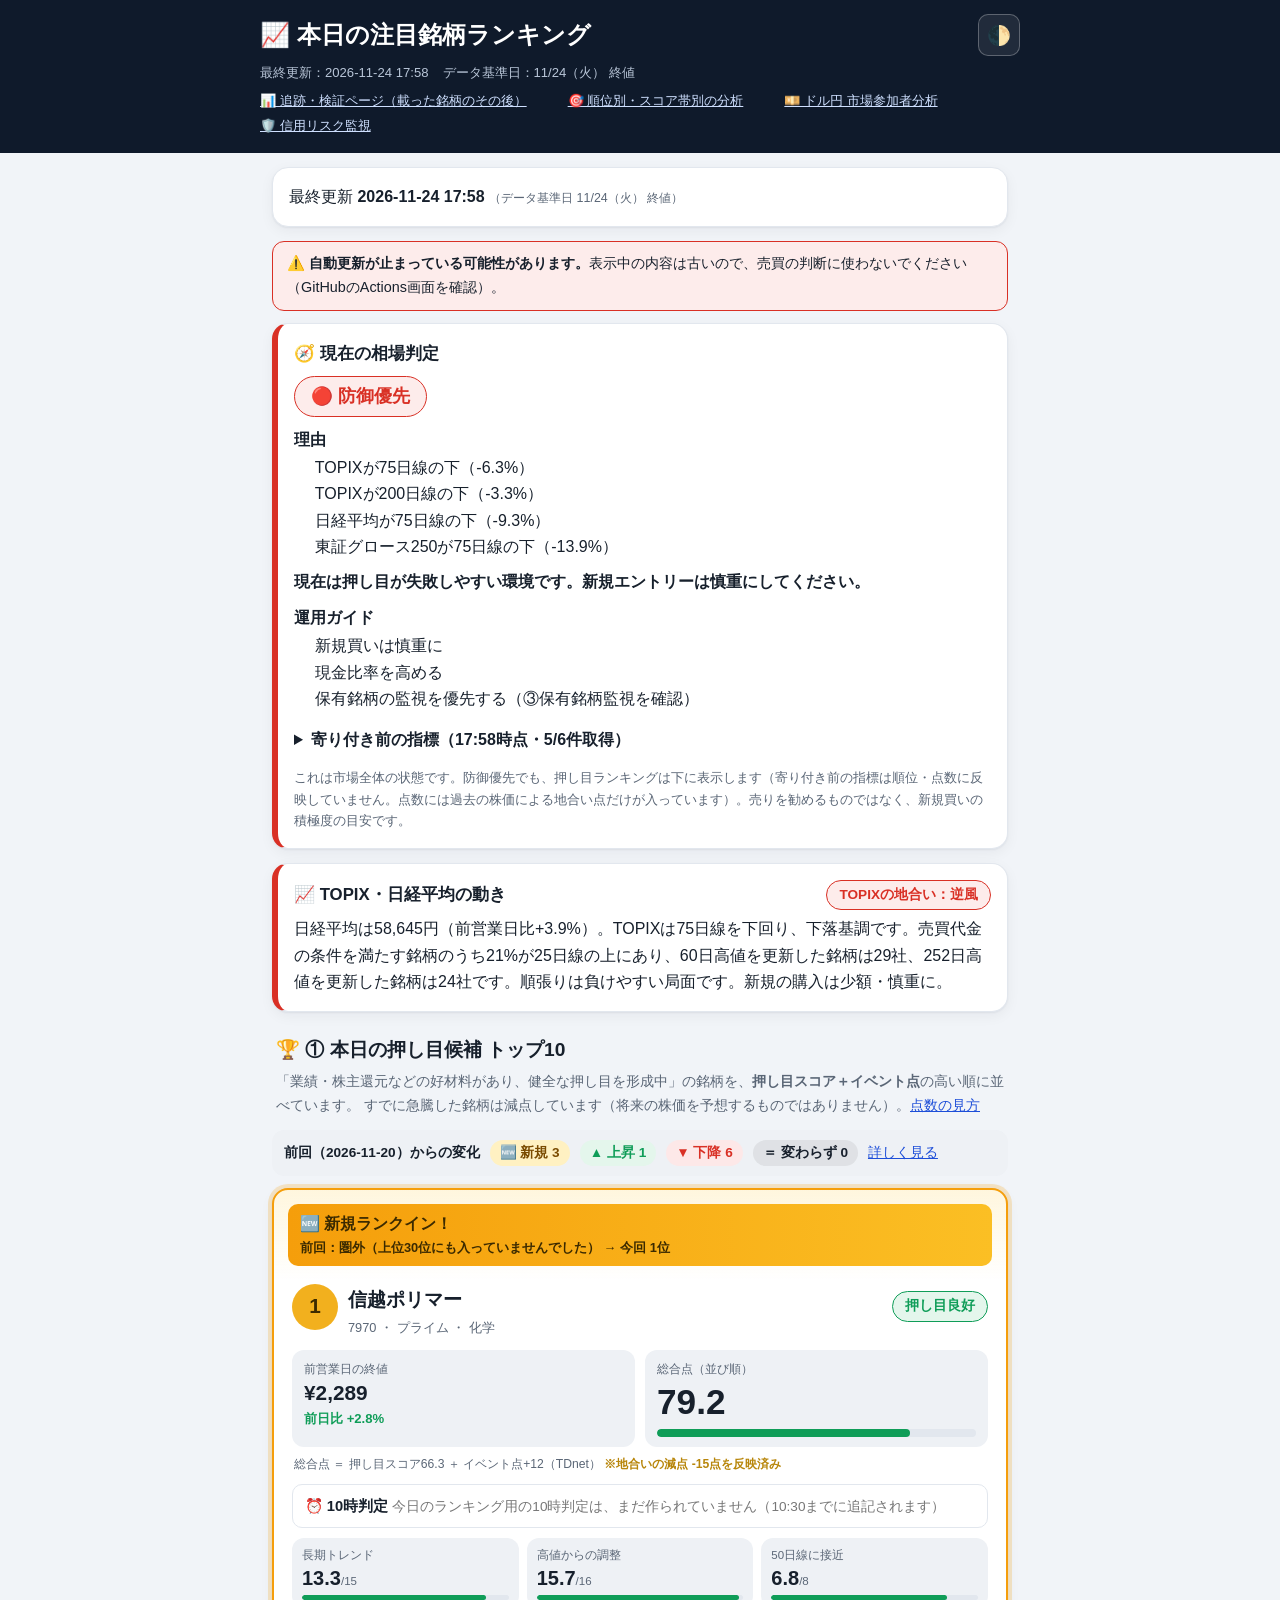
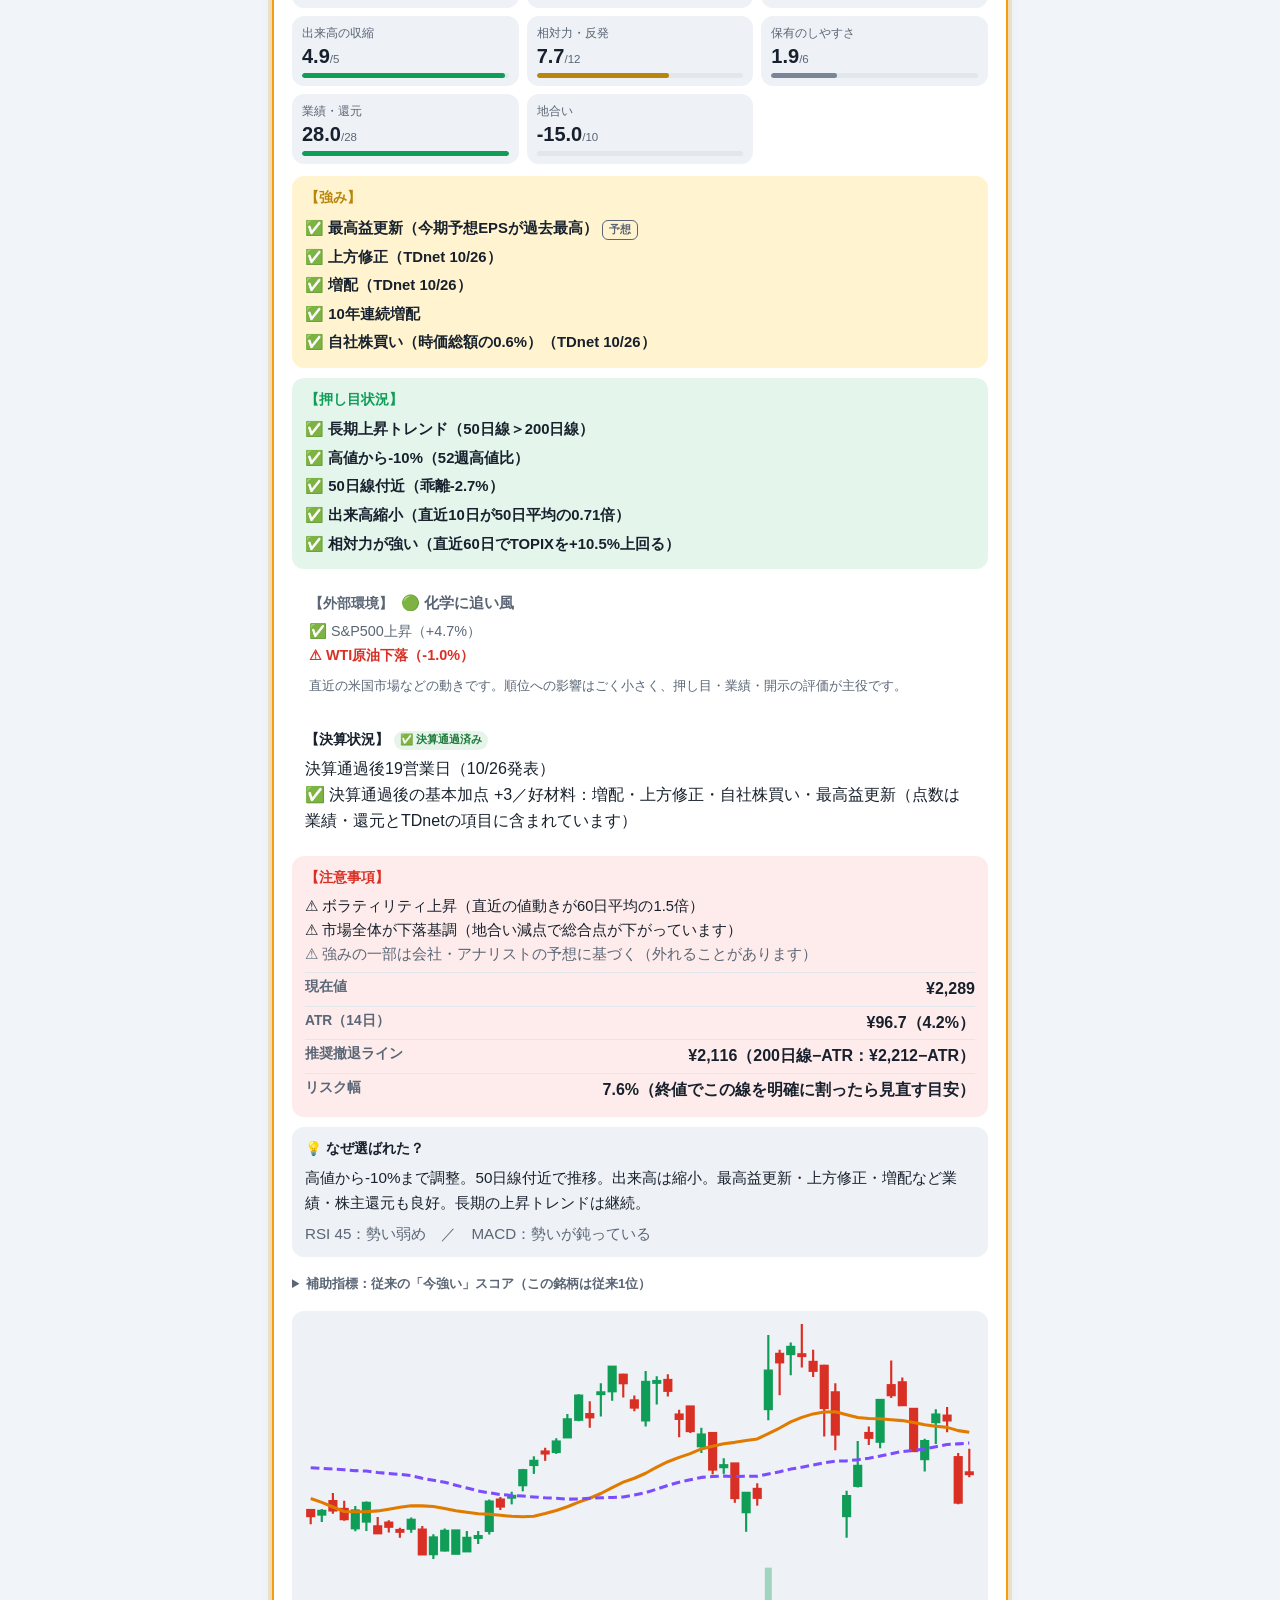
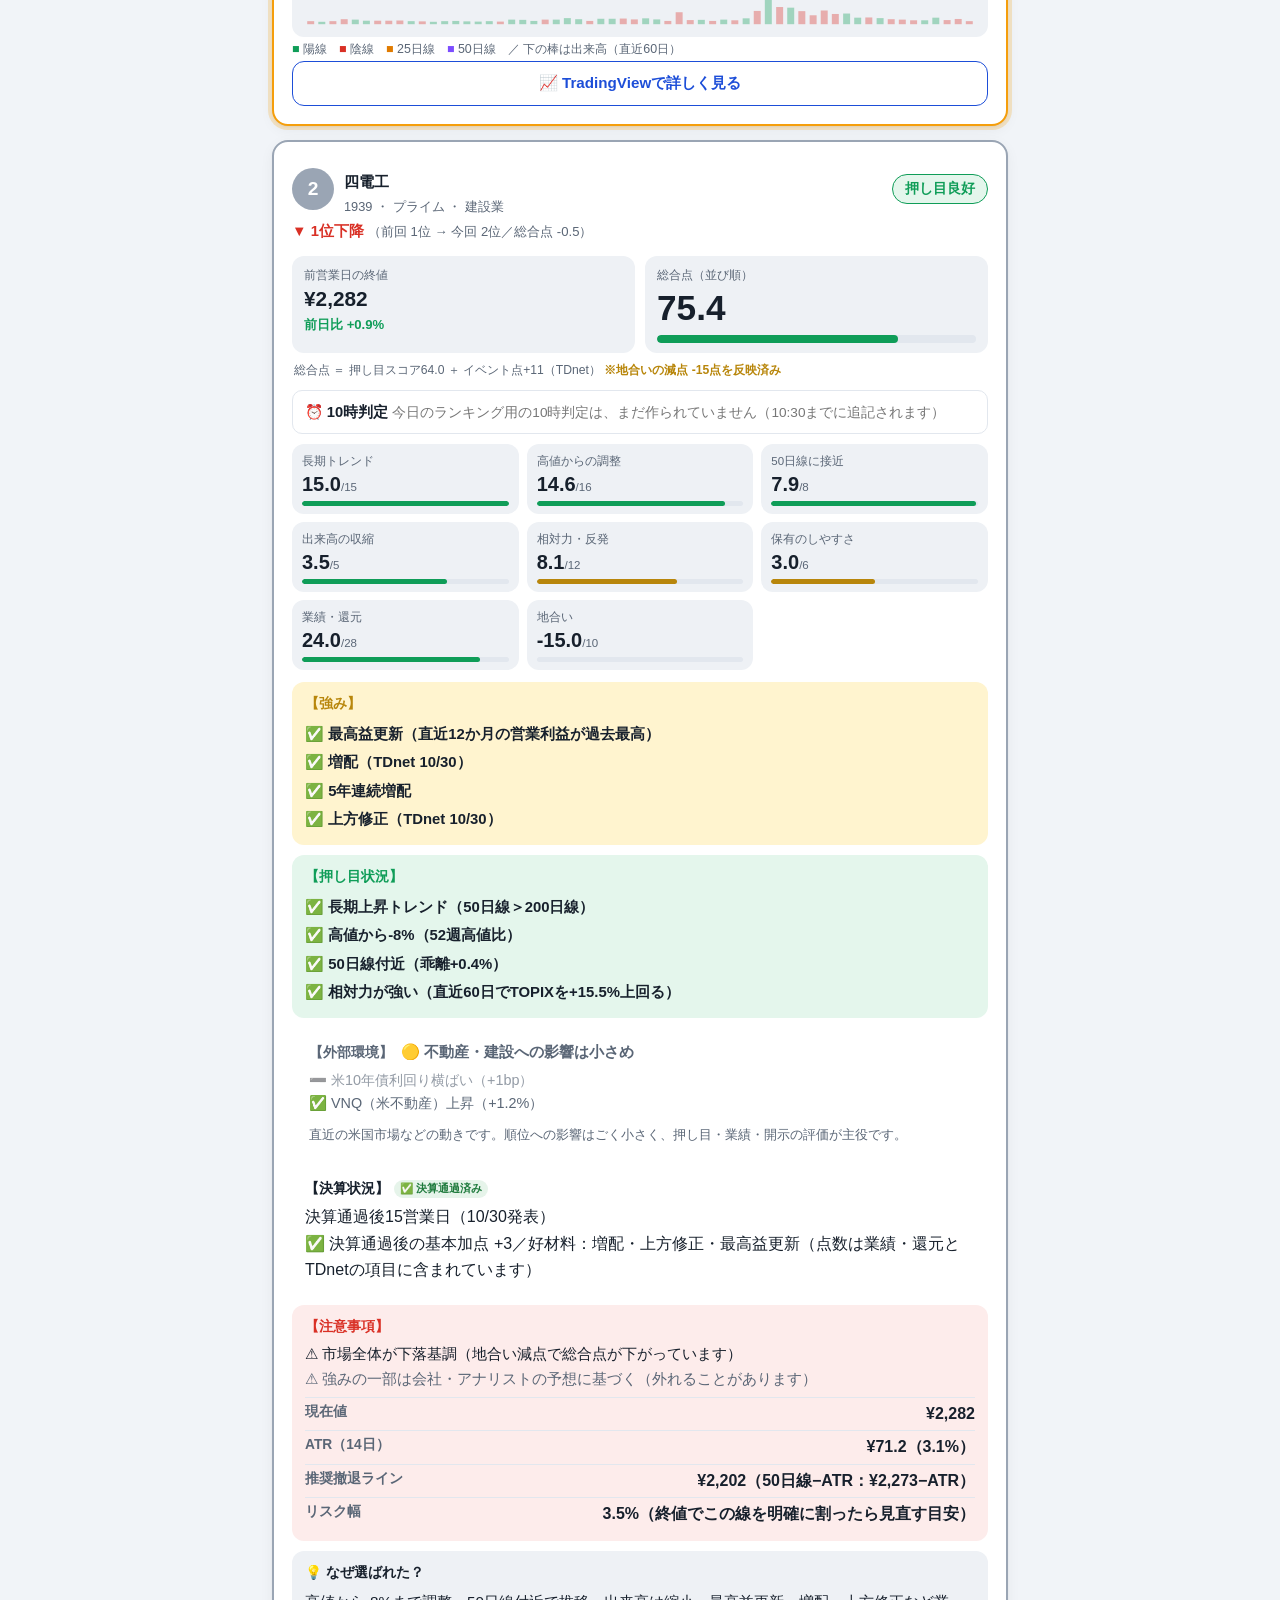
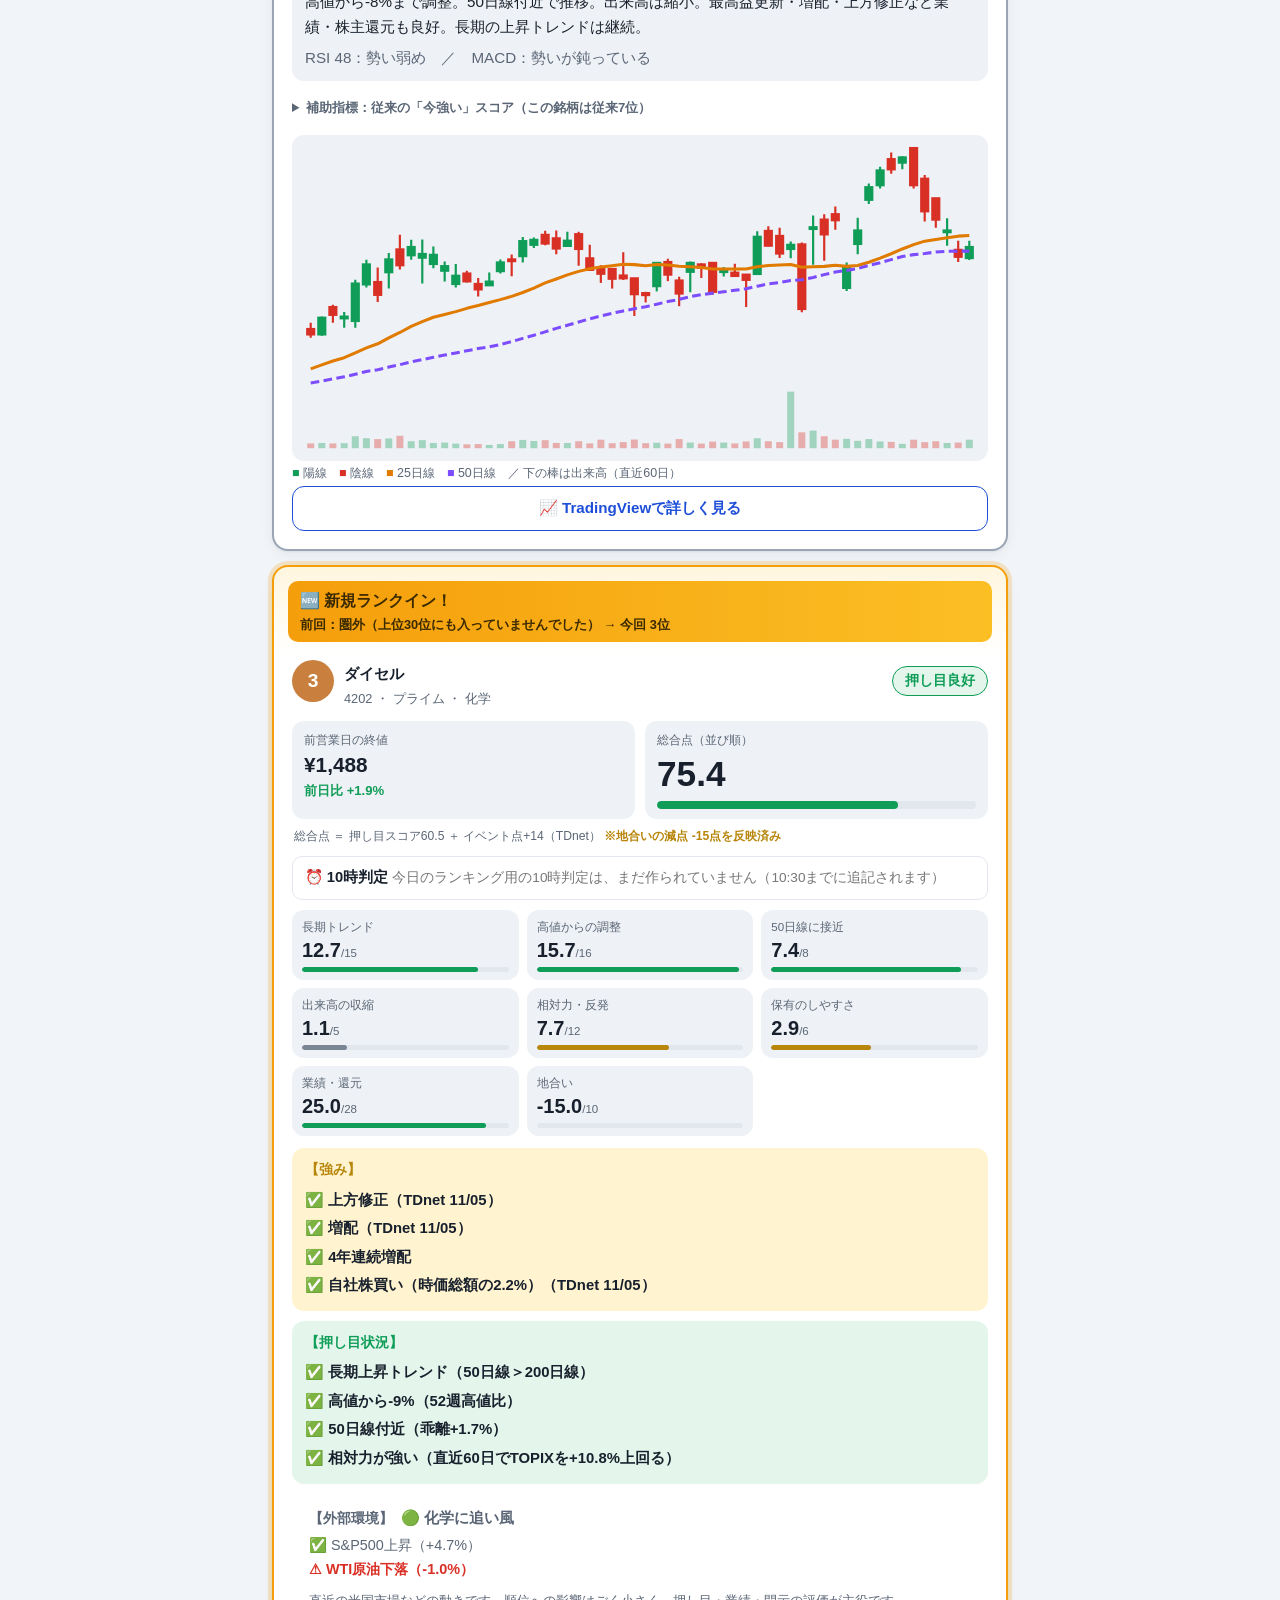
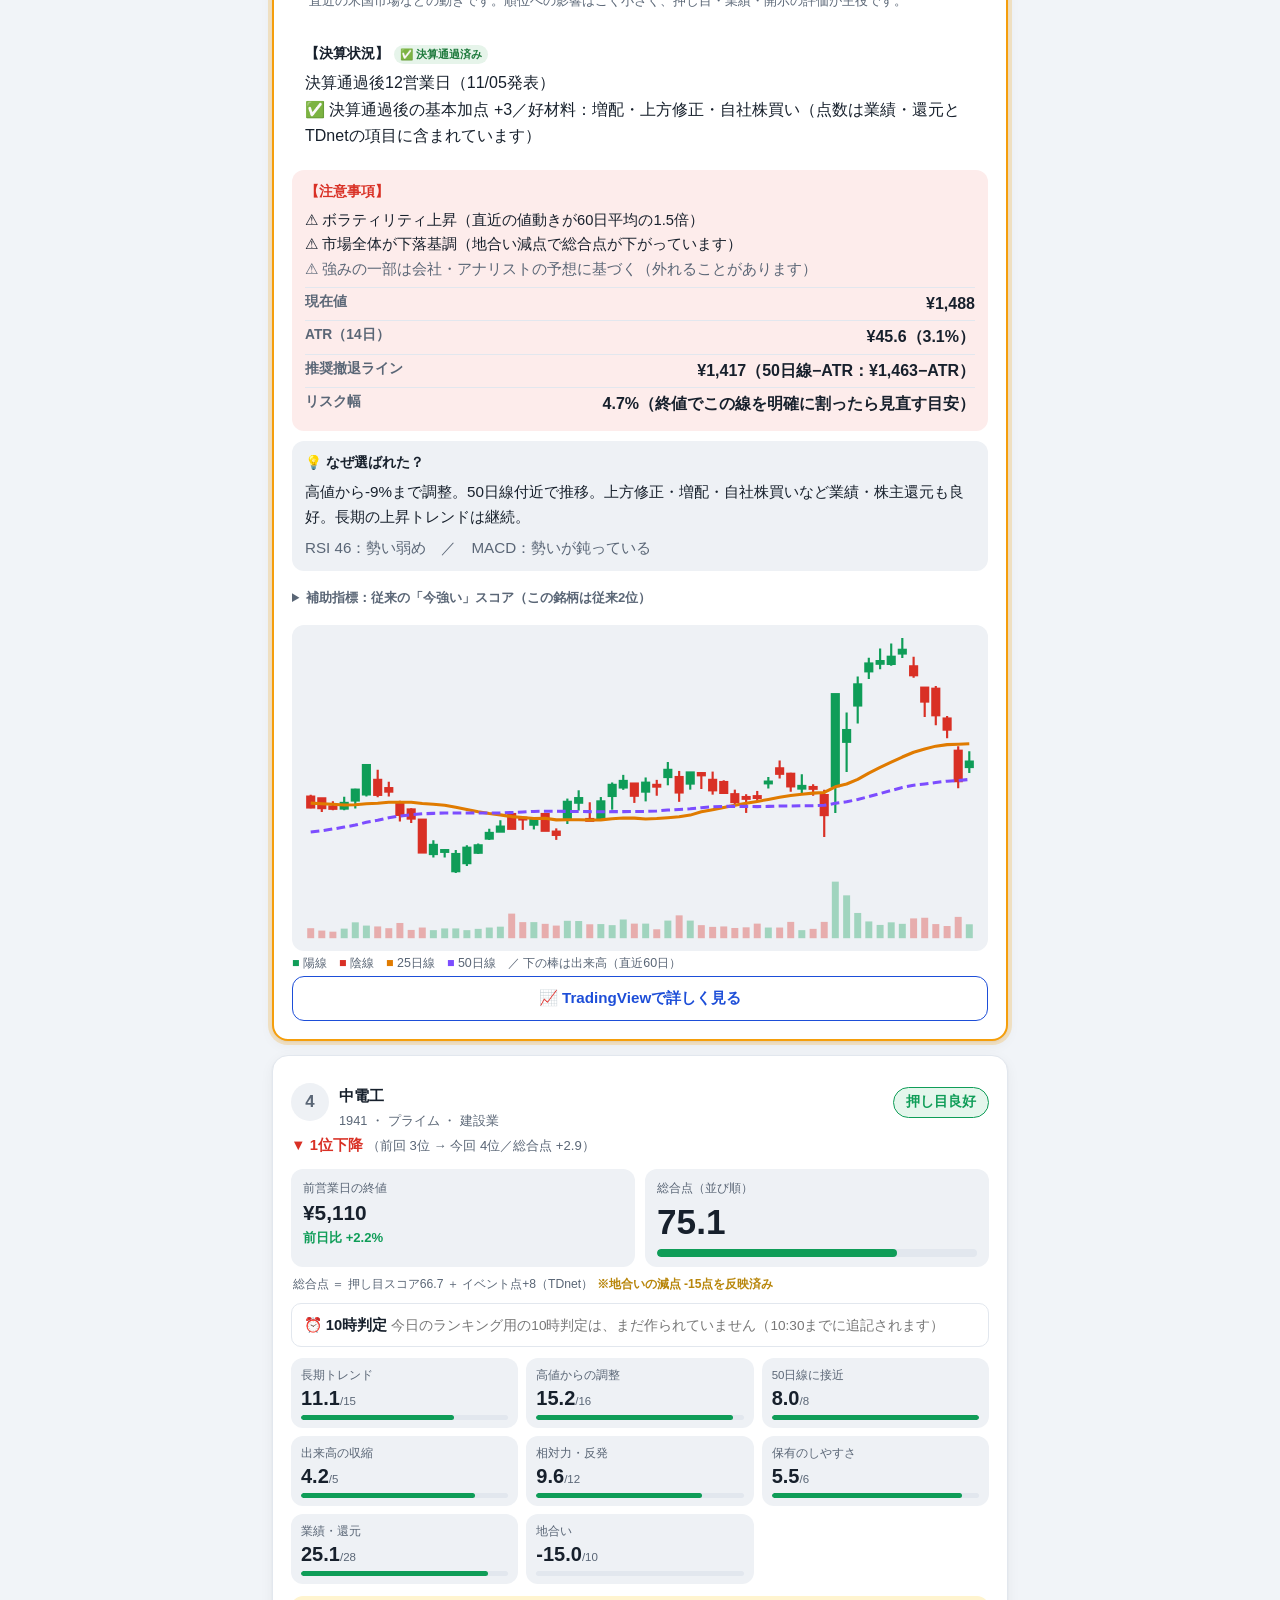
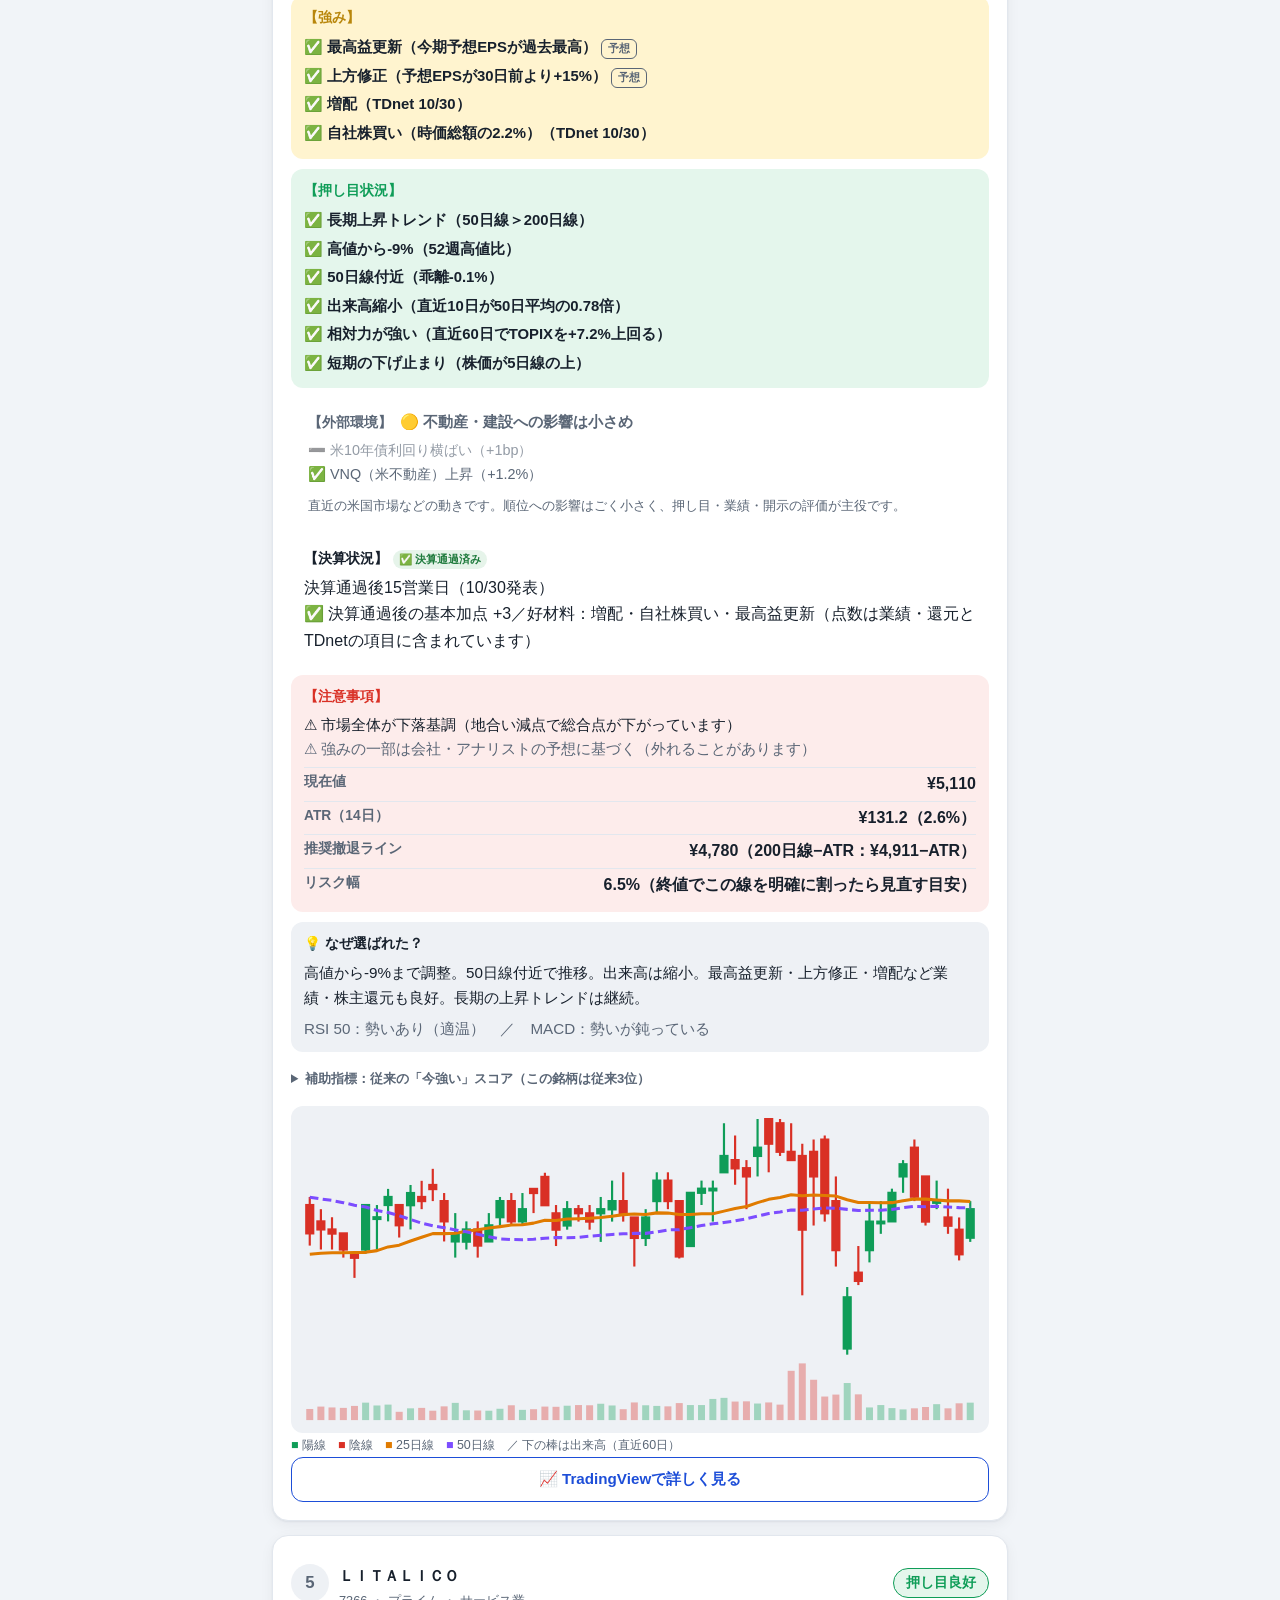
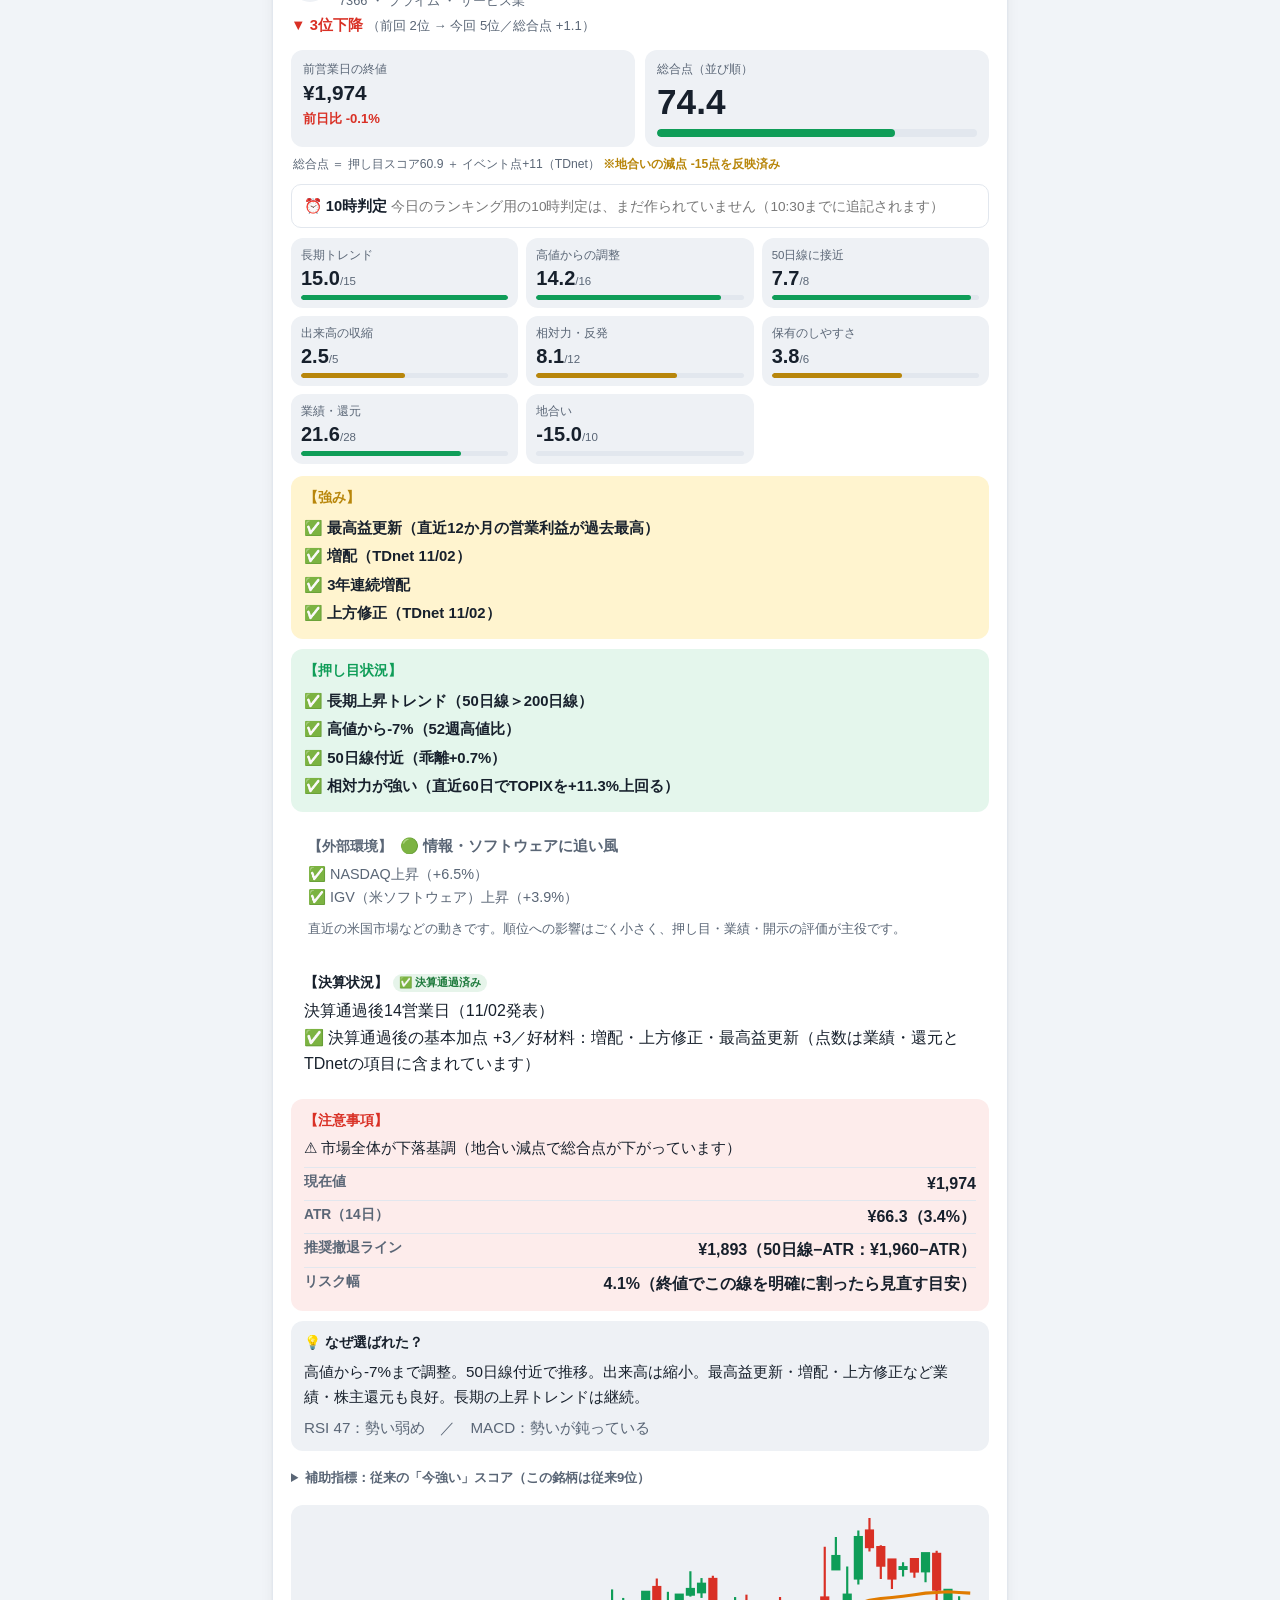
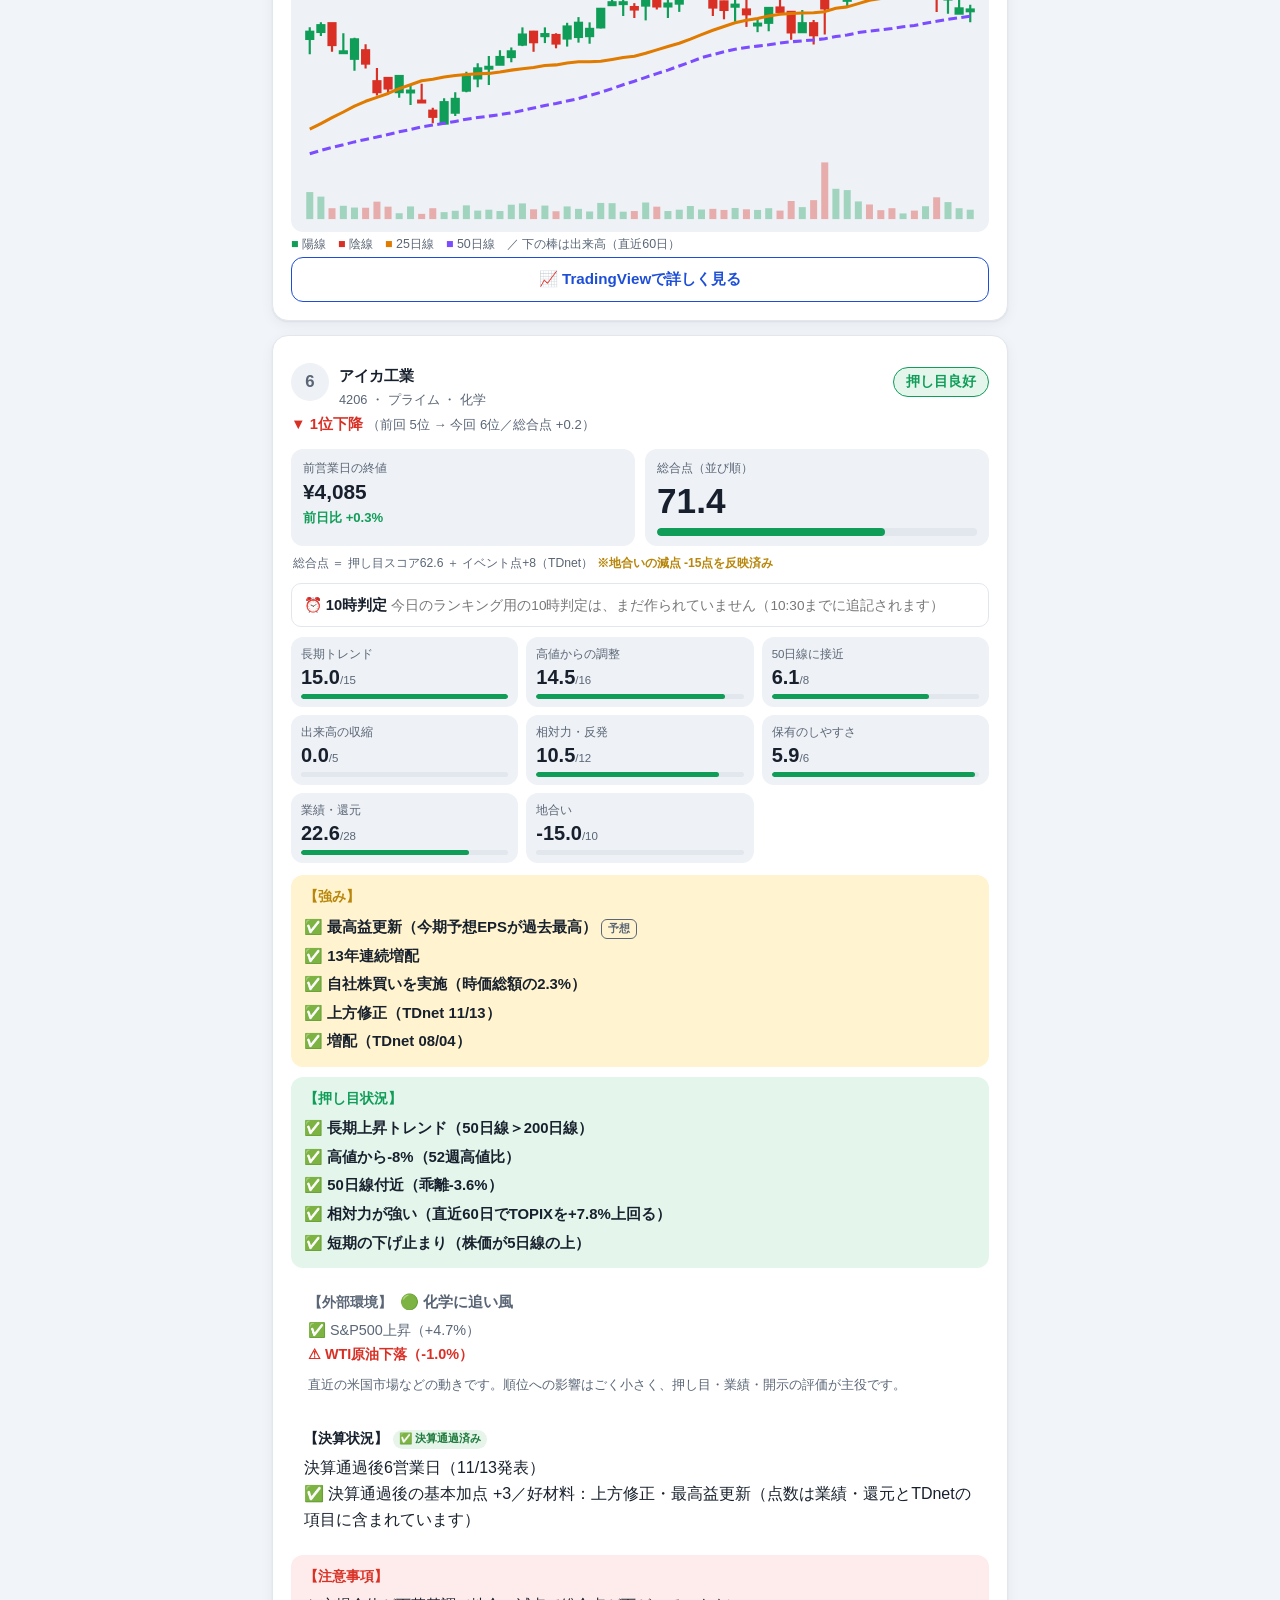
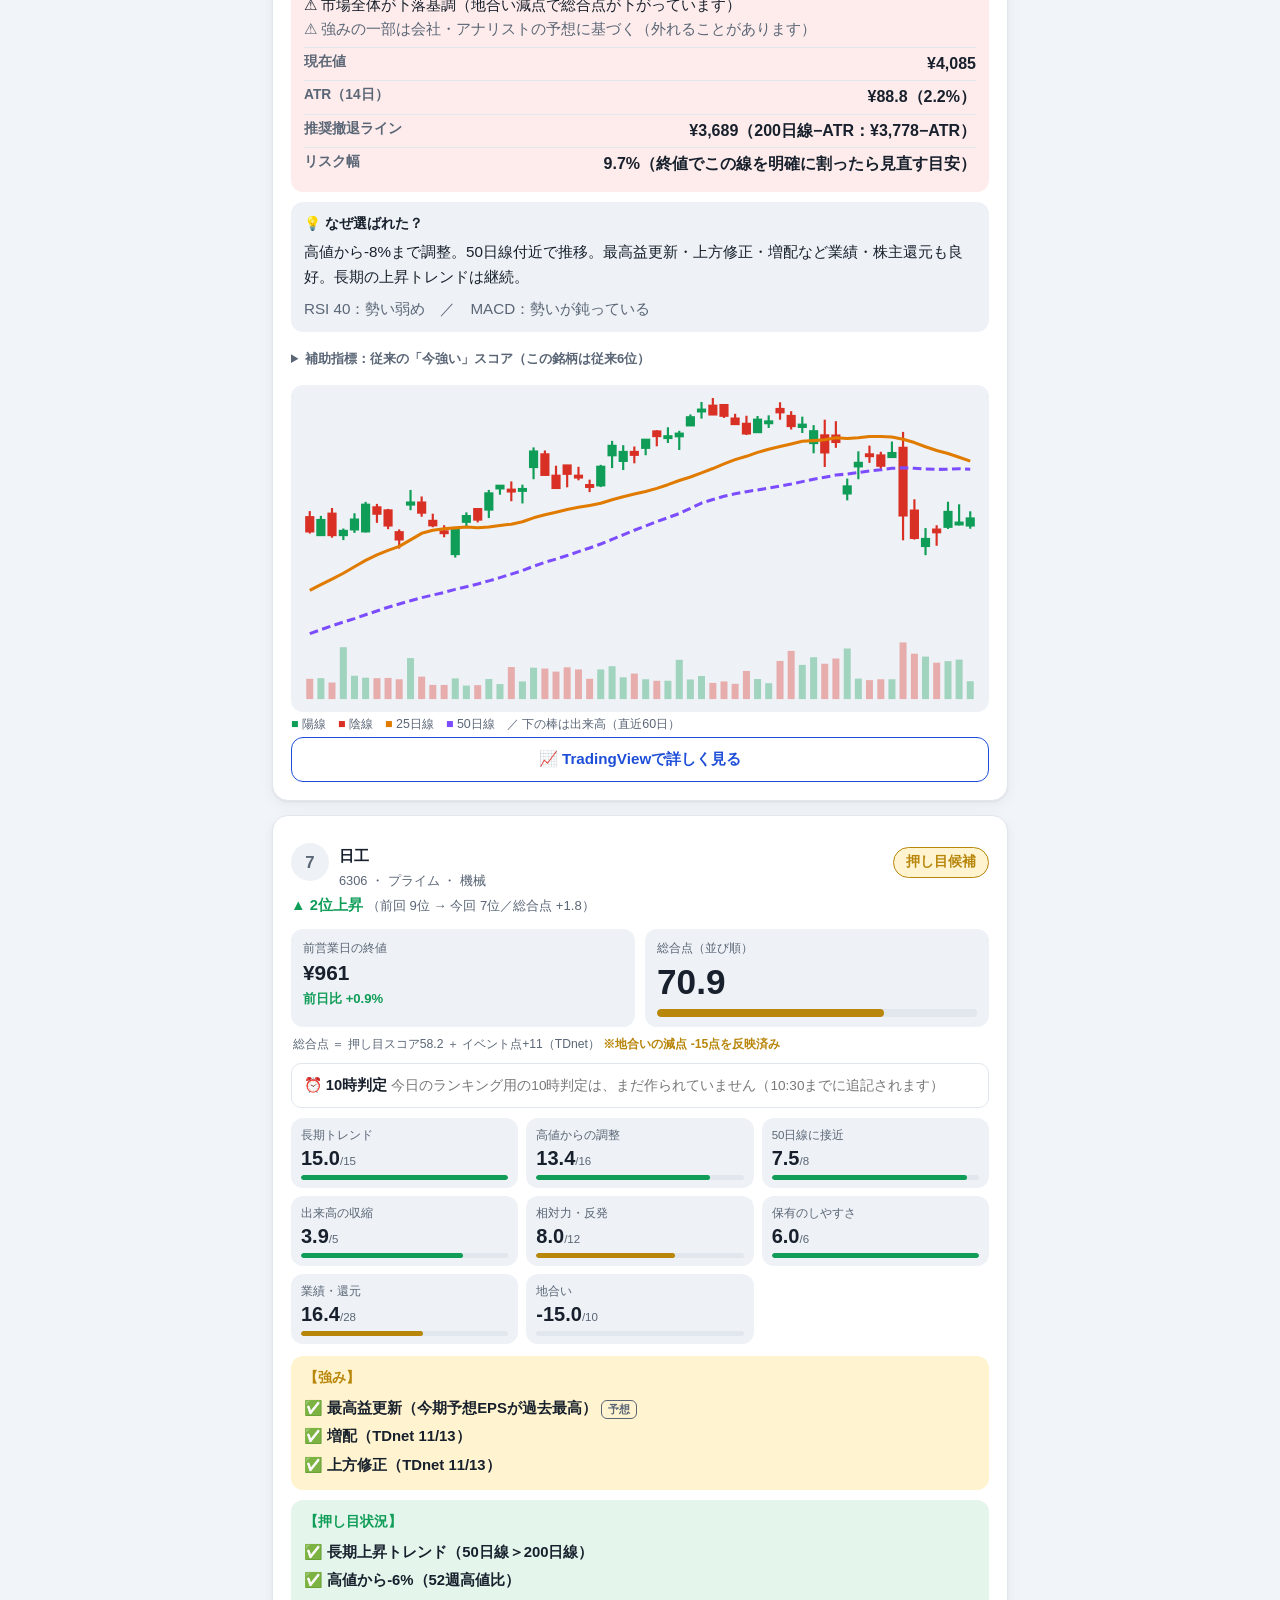
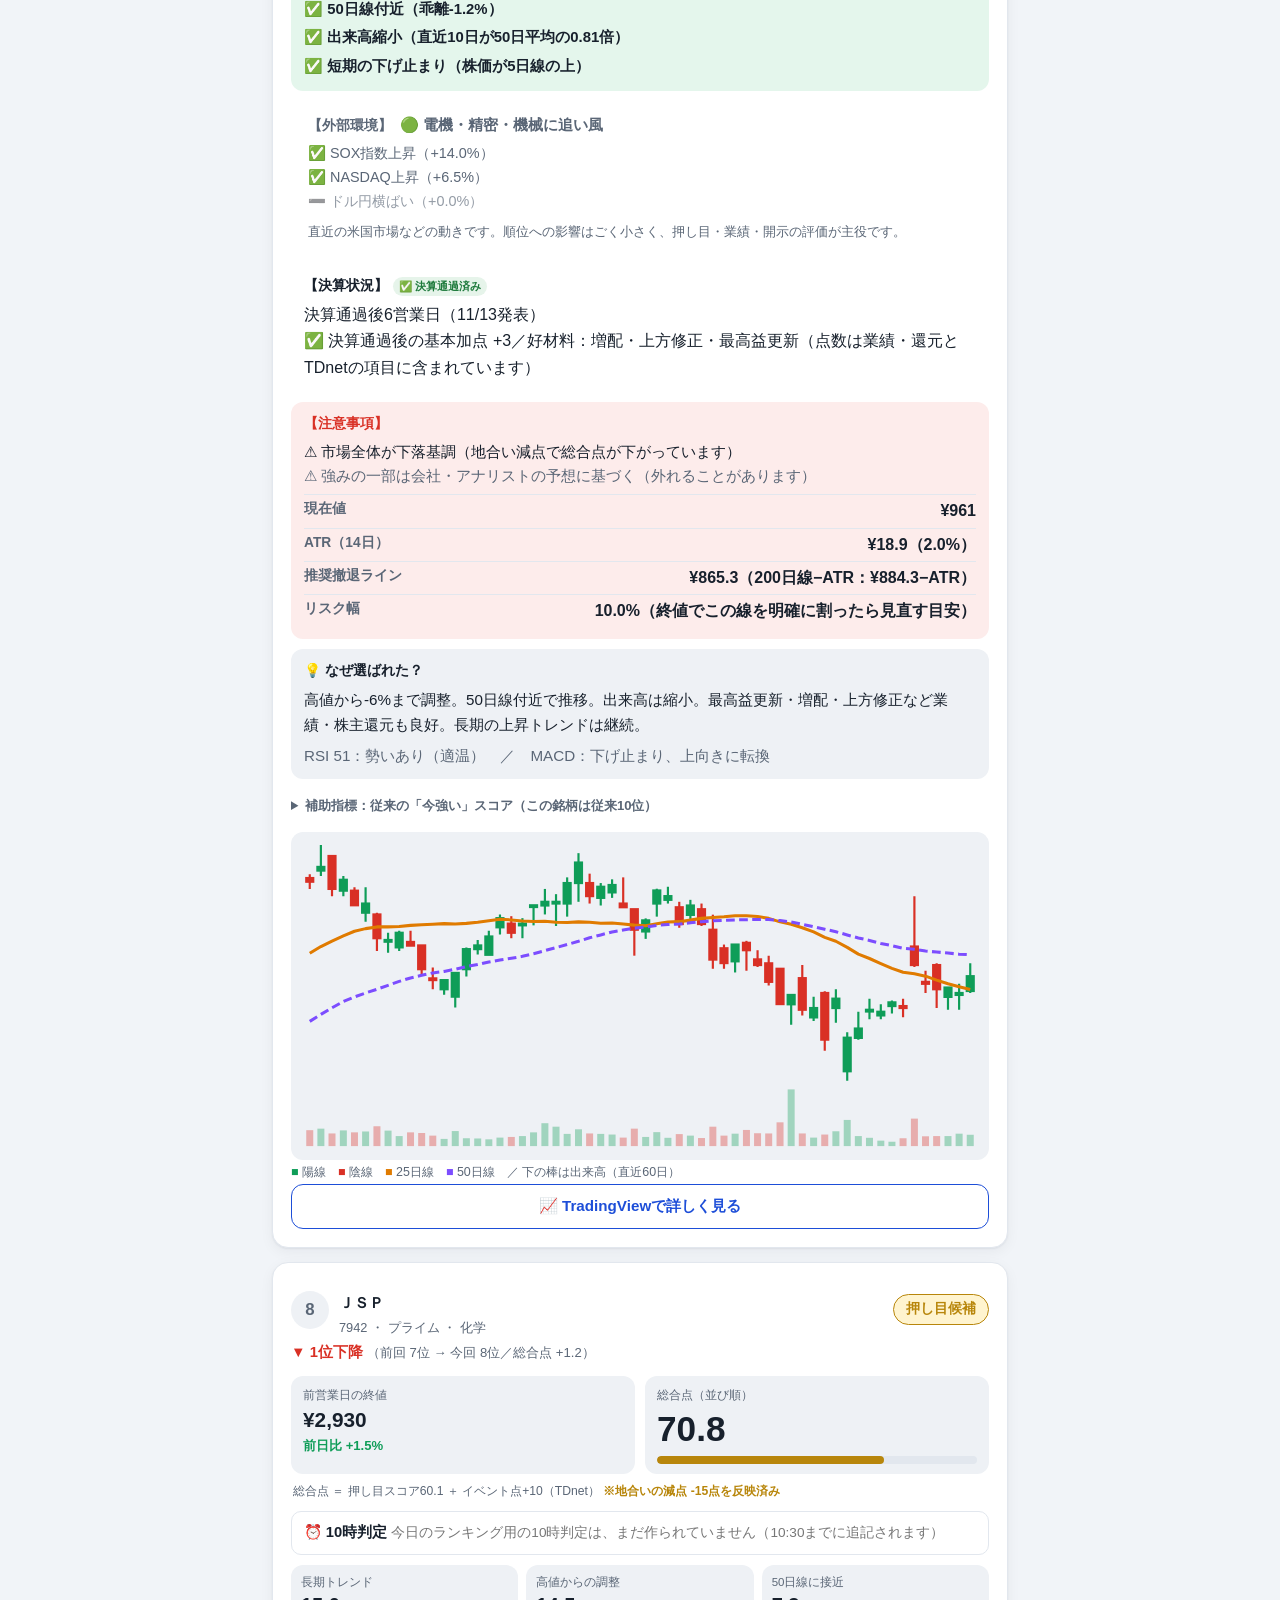
==== commit 2982d879: "daily update 2026-11-24" ====
--- a/docs/index.html
+++ b/docs/index.html
@@ -6,7 +6,7 @@
 <meta name="color-scheme" content="light dark">
 <meta name="theme-color" content="#0f1a2b">
 <meta name="robots" content="noindex">
-<title>本日の注目銘柄ランキング｜11/20（金）</title>
+<title>本日の注目銘柄ランキング｜11/24（火）</title>
 <link rel="stylesheet" href="style.css">
 <script>
 (function(){try{var t=localStorage.getItem('theme');if(t){document.documentElement.setAttribute('data-theme',t);}}catch(e){}})();
@@ -21,8 +21,8 @@
       <button id="themeBtn" class="icon-btn" type="button" aria-label="ライト／ダーク表示を切り替え">🌓</button>
     </div>
     <p class="meta">
-      <span>最終更新：2026-11-24 12:10</span>
-      <span>データ基準日：11/20（金） 終値</span>
+      <span>最終更新：2026-11-24 17:58</span>
+      <span>データ基準日：11/24（火） 終値</span>
     </p>
     <p class="meta"><a class="back" href="tracking.html">📊 追跡・検証ページ（載った銘柄のその後）</a>　<a class="back" href="analysis.html">🎯 順位別・スコア帯別の分析</a>　<a class="back" href="fx/">💴 ドル円 市場参加者分析</a>　<a class="back" href="negative/">🛡️ 信用リスク監視</a></p>
   </div>
@@ -34,8 +34,8 @@
   <!-- 最終更新 -->
   <section class="card refresh" id="refresh">
     <div class="rf-row">
-      <div><span class="rf-label">最終更新</span> <b class="rf-time">2026-11-24 12:10</b>
-        <small>（データ基準日 11/20（金） 終値）</small></div>
+      <div><span class="rf-label">最終更新</span> <b class="rf-time">2026-11-24 17:58</b>
+        <small>（データ基準日 11/24（火） 終値）</small></div>
     </div>
   </section>
 
@@ -52,7 +52,7 @@
     <p class="stance-main"><span class="pill bear">🔴 防御優先</span></p>
     <p class="stance-sub"><b>理由</b></p>
     <ul class="stance-reasons">
-      <li>TOPIXが75日線の下（-8.6%）</li><li>TOPIXが200日線の下（-5.6%）</li><li>日経平均が75日線の下（-12.8%）</li><li>東証グロース250が75日線の下（-15.7%）</li>
+      <li>TOPIXが75日線の下（-6.3%）</li><li>TOPIXが200日線の下（-3.3%）</li><li>日経平均が75日線の下（-9.3%）</li><li>東証グロース250が75日線の下（-13.9%）</li>
     </ul>
     <p class="stance-msg">現在は押し目が失敗しやすい環境です。新規エントリーは慎重にしてください。</p>
     <p class="stance-sub"><b>運用ガイド</b></p>
@@ -62,18 +62,18 @@
     
     
     <details class="pm-table">
-      <summary>寄り付き前の指標（12:10時点・5/6件取得）</summary>
+      <summary>寄り付き前の指標（17:58時点・5/6件取得）</summary>
       <div class="table-wrap"><table>
         <thead><tr><th>指標</th><th>変化</th><th>見立て</th></tr></thead>
-        <tbody><tr class="pm-strong">
+        <tbody><tr class="pm-neutral">
           <th scope="row">日経225先物<small>重視</small></th>
-          <td>+3.60%</td>
-          <td>強い</td></tr><tr class="pm-stale">
+          <td>-0.50%</td>
+          <td>中立</td></tr><tr class="pm-stale">
           <th scope="row">TOPIX先物<small>重視</small></th>
           <td>—</td>
           <td>古い（判定に使わず）<small>最後の値が11/20 05:30で古い</small></td></tr><tr class="pm-neutral">
           <th scope="row">ドル円</th>
-          <td>-0.13%</td>
+          <td>+0.03%</td>
           <td>中立</td></tr><tr class="pm-strong">
           <th scope="row">S&amp;P500</th>
           <td>+4.73%</td>
@@ -97,7 +97,7 @@
       <h2>📈 TOPIX・日経平均の動き</h2>
       <span class="pill bear">TOPIXの地合い：逆風</span>
     </div>
-    <p>日経平均は56,437円（前営業日比-5.1%）。TOPIXは75日線を下回り、下落基調です。売買代金の条件を満たす銘柄のうち22%が25日線の上にあり、60日高値を更新した銘柄は19社、252日高値を更新した銘柄は18社です。順張りは負けやすい局面です。新規の購入は少額・慎重に。</p>
+    <p>日経平均は58,645円（前営業日比+3.9%）。TOPIXは75日線を下回り、下落基調です。売買代金の条件を満たす銘柄のうち21%が25日線の上にあり、60日高値を更新した銘柄は29社、252日高値を更新した銘柄は24社です。順張りは負けやすい局面です。新規の購入は少額・慎重に。</p>
   </section>
 
   <!-- ランキング -->
@@ -108,49 +108,204 @@
 
   
   <div class="chg-summary" aria-label="前回からのランキング変化">
-    <b>前回（2026-11-19）からの変化</b>
-    <span class="cs new">🆕 新規 5</span>
-    <span class="cs up">▲ 上昇 3</span>
-    <span class="cs down">▼ 下降 2</span>
+    <b>前回（2026-11-20）からの変化</b>
+    <span class="cs new">🆕 新規 3</span>
+    <span class="cs up">▲ 上昇 1</span>
+    <span class="cs down">▼ 下降 6</span>
     <span class="cs same">＝ 変わらず 0</span>
     <a href="#movers">詳しく見る</a>
   </div>
   
 
-  <section class="e10-strip" id="e10Strip" data-ranking-date="2026-11-20" hidden></section>
-
-  
-  
-  <article class="card stock top top1" id="rank-1">
+  <section class="e10-strip" id="e10Strip" data-ranking-date="2026-11-24" hidden></section>
+
+  
+  
+  <article class="card stock top top1 is-new" id="rank-1">
+    
+    <div class="new-banner">🆕 新規ランクイン！<span>前回：圏外（上位30位にも入っていませんでした） → 今回 1位</span></div>
     
     <header class="stock-head">
       <div class="rank r1">1</div>
       <div class="ident">
-        <h3>四電工</h3>
-        <p class="sub">1939 ・ プライム ・ 建設業</p>
+        <h3>信越ポリマー</h3>
+        <p class="sub">7970 ・ プライム ・ 化学</p>
       </div>
       <span class="pill bull" title="">押し目良好</span>
     </header>
-    
-    <p class="rank-move up">
-      ▲ 1位上昇
-      <span>（前回 2位 → 今回 1位／総合点 +3.2）</span>
-    </p>
     
 
     <div class="kpis">
       <div class="kpi">
         <span class="k">前営業日の終値</span>
-        <span class="v">¥2,261</span>
-        <span class="chg down">前日比 -2.5%</span>
+        <span class="v">¥2,289</span>
+        <span class="chg up">前日比 +2.8%</span>
       </div>
       <div class="kpi score-kpi">
         <span class="k">総合点（並び順）</span>
-        <span class="v big">75.9</span>
-        <span class="bar"><i class="bull" style="width: 75.9%"></i></span>
-      </div>
-    </div>
-    <p class="formula">総合点 ＝ 押し目スコア64.5 ＋ イベント点+11（TDnet）
+        <span class="v big">79.2</span>
+        <span class="bar"><i class="bull" style="width: 79.2%"></i></span>
+      </div>
+    </div>
+    <p class="formula">総合点 ＝ 押し目スコア66.3 ＋ イベント点+12（TDnet）
+      
+      <b>※地合いの減点 -15点を反映済み</b></p>
+    
+    <div class="e10" data-code="7970"><span class="e10-title">⏰ 10時判定</span> <span class="e10-body e10-wait">10:30までに自動で追記されます（順位は変わりません）</span></div>
+
+    <div class="scores" aria-label="押し目スコアの内訳">
+      
+      
+      <div class="sc"><span class="k">長期トレンド</span><span class="n">13.3<small>/15</small></span>
+        <span class="bar mini"><i class="bull" style="width: 89%"></i></span></div>
+      
+      
+      <div class="sc"><span class="k">高値からの調整</span><span class="n">15.7<small>/16</small></span>
+        <span class="bar mini"><i class="bull" style="width: 98%"></i></span></div>
+      
+      
+      <div class="sc"><span class="k">50日線に接近</span><span class="n">6.8<small>/8</small></span>
+        <span class="bar mini"><i class="bull" style="width: 85%"></i></span></div>
+      
+      
+      <div class="sc"><span class="k">出来高の収縮</span><span class="n">4.9<small>/5</small></span>
+        <span class="bar mini"><i class="bull" style="width: 98%"></i></span></div>
+      
+      
+      <div class="sc"><span class="k">相対力・反発</span><span class="n">7.7<small>/12</small></span>
+        <span class="bar mini"><i class="mild" style="width: 64%"></i></span></div>
+      
+      
+      <div class="sc"><span class="k">保有のしやすさ</span><span class="n">1.9<small>/6</small></span>
+        <span class="bar mini"><i class="neutral" style="width: 32%"></i></span></div>
+      
+      
+      <div class="sc"><span class="k">業績・還元</span><span class="n">28.0<small>/28</small></span>
+        <span class="bar mini"><i class="bull" style="width: 100%"></i></span></div>
+      
+      
+      <div class="sc"><span class="k">地合い</span><span class="n">-15.0<small>/10</small></span>
+        <span class="bar mini"><i class="neutral" style="width: 0%"></i></span></div>
+      
+    </div>
+
+    <section class="block events">
+      <h4>【強み】</h4>
+      <ul>
+        
+        <li>✅ 最高益更新（今期予想EPSが過去最高） <span class="badge">予想</span></li>
+        
+        <li>✅ 上方修正（TDnet 10/26）</li>
+        
+        <li>✅ 増配（TDnet 10/26）</li>
+        
+        <li>✅ 10年連続増配</li>
+        
+        <li>✅ 自社株買い（時価総額の0.6%）（TDnet 10/26）</li>
+        
+      </ul>
+    </section>
+
+    <section class="block pullback">
+      <h4>【押し目状況】</h4>
+      <ul>
+        <li>✅ 長期上昇トレンド（50日線＞200日線）</li><li>✅ 高値から-10%（52週高値比）</li><li>✅ 50日線付近（乖離-2.7%）</li><li>✅ 出来高縮小（直近10日が50日平均の0.71倍）</li><li>✅ 相対力が強い（直近60日でTOPIXを+10.5%上回る）</li>
+      </ul>
+    </section>
+
+    
+    <section class="block lead lead-good">
+      <h4>【外部環境】<span class="lead-head">🟢 化学に追い風</span></h4>
+      
+      <ul>
+        <li class="ld-good">✅ S&amp;P500上昇（+4.7%）</li><li class="ld-bad">⚠ WTI原油下落（-1.0%）</li>
+      </ul>
+      <p class="hint">直近の米国市場などの動きです。順位への影響はごく小さく、押し目・業績・開示の評価が主役です。</p>
+      
+    </section>
+    
+
+    <section class="block earn earn-passed">
+      <h4>【決算状況】<span class="earn-badge ok">✅ 決算通過済み</span></h4>
+      <ul>
+        <li>決算通過後19営業日（10/26発表）</li>
+        
+        <li>✅ 決算通過後の基本加点 +3／好材料：増配・上方修正・自社株買い・最高益更新（点数は業績・還元とTDnetの項目に含まれています）</li>
+      </ul>
+    </section>
+
+    <section class="block risk">
+      <h4>【注意事項】</h4>
+      <ul>
+        <li class="lv-mid">⚠ ボラティリティ上昇（直近の値動きが60日平均の1.5倍）</li><li class="lv-mid">⚠ 市場全体が下落基調（地合い減点で総合点が下がっています）</li><li class="lv-low">⚠ 強みの一部は会社・アナリストの予想に基づく（外れることがあります）</li>
+      </ul>
+      
+      <table class="stoptbl" aria-label="ATRベースの撤退ライン">
+        <tr><th>現在値</th><td>¥2,289</td></tr>
+        <tr><th>ATR（14日）</th><td>¥96.7（4.2%）</td></tr>
+        <tr><th>推奨撤退ライン</th><td><b>¥2,116</b>（200日線−ATR：¥2,212−ATR）</td></tr>
+        <tr><th>リスク幅</th><td><b>7.6%</b>（終値でこの線を明確に割ったら見直す目安）</td></tr>
+      </table>
+      
+    </section>
+
+    <section class="block easy">
+      <h4>💡 なぜ選ばれた？</h4>
+      <p>高値から-10%まで調整。50日線付近で推移。出来高は縮小。最高益更新・上方修正・増配など業績・株主還元も良好。長期の上昇トレンドは継続。</p>
+      <p class="indicators">RSI 45：勢い弱め　／　MACD：勢いが鈍っている</p>
+    </section>
+
+    <details class="legacy">
+      <summary>補助指標：従来の「今強い」スコア（この銘柄は従来1位）</summary>
+      <p class="hint">総合点48（基本26＋イベント22）／ 期待値点43
+        ／ トレンド5・需給4・業績15・市場2
+        。値が高いほど「いま勢いがある」状態で、押し目の良さとは別の指標です。</p>
+    </details>
+
+    <div class="chart">
+      <svg viewBox="0 0 320 150" class="candle" role="img" aria-label="直近60日のローソク足と25日・50日移動平均線"><line class="dn" x1="8.6" x2="8.6" y1="91.3" y2="98.1"/><rect class="dn" x="7.0" y="91.5" width="3.2" height="2.8"/><rect class="vol dn" x="7.0" y="142.6" width="3.2" height="1.4"/><line class="up" x1="13.7" x2="13.7" y1="91.0" y2="97.0"/><rect class="up" x="12.1" y="91.9" width="3.2" height="1.7"/><rect class="vol up" x="12.1" y="142.9" width="3.2" height="1.1"/><line class="dn" x1="18.8" x2="18.8" y1="83.7" y2="93.2"/><rect class="dn" x="17.2" y="87.4" width="3.2" height="4.3"/><rect class="vol dn" x="17.2" y="142.6" width="3.2" height="1.4"/><line class="dn" x1="24.0" x2="24.0" y1="87.2" y2="96.4"/><rect class="dn" x="22.4" y="91.0" width="3.2" height="4.7"/><rect class="vol dn" x="22.4" y="141.7" width="3.2" height="2.3"/><line class="up" x1="29.1" x2="29.1" y1="89.7" y2="101.3"/><rect class="up" x="27.5" y="91.7" width="3.2" height="8.2"/><rect class="vol up" x="27.5" y="141.9" width="3.2" height="2.1"/><line class="up" x1="34.2" x2="34.2" y1="87.6" y2="101.1"/><rect class="up" x="32.6" y="88.2" width="3.2" height="8.6"/><rect class="vol up" x="32.6" y="142.4" width="3.2" height="1.6"/><line class="dn" x1="39.4" x2="39.4" y1="94.7" y2="102.2"/><rect class="dn" x="37.8" y="99.0" width="3.2" height="3.2"/><rect class="vol dn" x="37.8" y="142.4" width="3.2" height="1.6"/><line class="dn" x1="44.5" x2="44.5" y1="96.2" y2="101.8"/><rect class="dn" x="42.9" y="97.3" width="3.2" height="1.9"/><rect class="vol dn" x="42.9" y="142.4" width="3.2" height="1.6"/><line class="dn" x1="49.6" x2="49.6" y1="99.6" y2="104.3"/><rect class="dn" x="48.0" y="100.7" width="3.2" height="0.8"/><rect class="vol dn" x="48.0" y="142.3" width="3.2" height="1.7"/><line class="up" x1="54.8" x2="54.8" y1="94.9" y2="102.0"/><rect class="up" x="53.2" y="96.0" width="3.2" height="4.1"/><rect class="vol up" x="53.2" y="142.6" width="3.2" height="1.4"/><line class="dn" x1="59.9" x2="59.9" y1="98.8" y2="111.9"/><rect class="dn" x="58.3" y="100.5" width="3.2" height="11.4"/><rect class="vol dn" x="58.3" y="142.7" width="3.2" height="1.3"/><line class="up" x1="65.0" x2="65.0" y1="102.6" y2="114.0"/><rect class="up" x="63.4" y="104.1" width="3.2" height="7.7"/><rect class="vol up" x="63.4" y="142.9" width="3.2" height="1.1"/><line class="up" x1="70.2" x2="70.2" y1="100.0" y2="110.6"/><rect class="up" x="68.6" y="101.1" width="3.2" height="9.0"/><rect class="vol up" x="68.6" y="142.6" width="3.2" height="1.4"/><line class="up" x1="75.3" x2="75.3" y1="100.9" y2="111.6"/><rect class="up" x="73.7" y="100.9" width="3.2" height="10.7"/><rect class="vol up" x="73.7" y="142.5" width="3.2" height="1.5"/><line class="up" x1="80.4" x2="80.4" y1="101.1" y2="110.6"/><rect class="up" x="78.8" y="104.3" width="3.2" height="6.2"/><rect class="vol up" x="78.8" y="142.7" width="3.2" height="1.3"/><line class="up" x1="85.6" x2="85.6" y1="101.1" y2="107.1"/><rect class="up" x="84.0" y="103.5" width="3.2" height="0.8"/><rect class="vol up" x="84.0" y="142.8" width="3.2" height="1.2"/><line class="up" x1="90.7" x2="90.7" y1="86.7" y2="102.8"/><rect class="up" x="89.1" y="87.6" width="3.2" height="13.5"/><rect class="vol up" x="89.1" y="142.6" width="3.2" height="1.4"/><line class="dn" x1="95.8" x2="95.8" y1="85.5" y2="91.5"/><rect class="dn" x="94.2" y="86.7" width="3.2" height="3.2"/><rect class="vol dn" x="94.2" y="142.8" width="3.2" height="1.2"/><line class="up" x1="101.0" x2="101.0" y1="83.1" y2="88.9"/><rect class="up" x="99.4" y="85.0" width="3.2" height="0.8"/><rect class="vol up" x="99.4" y="141.9" width="3.2" height="2.1"/><line class="up" x1="106.1" x2="106.1" y1="72.6" y2="82.9"/><rect class="up" x="104.5" y="73.2" width="3.2" height="6.9"/><rect class="vol up" x="104.5" y="142.0" width="3.2" height="2.0"/><line class="up" x1="111.2" x2="111.2" y1="66.8" y2="74.9"/><rect class="up" x="109.6" y="68.9" width="3.2" height="1.9"/><rect class="vol up" x="109.6" y="142.5" width="3.2" height="1.5"/><line class="dn" x1="116.4" x2="116.4" y1="62.9" y2="68.9"/><rect class="dn" x="114.8" y="64.6" width="3.2" height="0.9"/><rect class="vol dn" x="114.8" y="141.9" width="3.2" height="2.1"/><line class="up" x1="121.5" x2="121.5" y1="58.5" y2="65.7"/><rect class="up" x="119.9" y="60.0" width="3.2" height="4.8"/><rect class="vol up" x="119.9" y="141.9" width="3.2" height="2.1"/><line class="up" x1="126.6" x2="126.6" y1="47.4" y2="58.3"/><rect class="up" x="125.0" y="49.8" width="3.2" height="8.3"/><rect class="vol up" x="125.0" y="141.2" width="3.2" height="2.8"/><line class="up" x1="131.8" x2="131.8" y1="38.3" y2="50.7"/><rect class="up" x="130.2" y="38.9" width="3.2" height="11.1"/><rect class="vol up" x="130.2" y="141.7" width="3.2" height="2.3"/><line class="dn" x1="136.9" x2="136.9" y1="41.5" y2="53.7"/><rect class="dn" x="135.3" y="47.4" width="3.2" height="1.5"/><rect class="vol dn" x="135.3" y="142.5" width="3.2" height="1.5"/><line class="up" x1="142.0" x2="142.0" y1="33.2" y2="48.5"/><rect class="up" x="140.4" y="37.4" width="3.2" height="0.8"/><rect class="vol up" x="140.4" y="141.5" width="3.2" height="2.5"/><line class="up" x1="147.2" x2="147.2" y1="25.6" y2="41.3"/><rect class="up" x="145.6" y="25.6" width="3.2" height="11.3"/><rect class="vol up" x="145.6" y="141.5" width="3.2" height="2.5"/><line class="dn" x1="152.3" x2="152.3" y1="28.9" y2="39.8"/><rect class="dn" x="150.7" y="29.3" width="3.2" height="3.9"/><rect class="vol dn" x="150.7" y="141.4" width="3.2" height="2.6"/><line class="dn" x1="157.4" x2="157.4" y1="38.9" y2="46.1"/><rect class="dn" x="155.8" y="41.1" width="3.2" height="3.3"/><rect class="vol dn" x="155.8" y="141.8" width="3.2" height="2.2"/><line class="up" x1="162.6" x2="162.6" y1="27.6" y2="53.1"/><rect class="up" x="161.0" y="32.6" width="3.2" height="17.7"/><rect class="vol up" x="161.0" y="141.3" width="3.2" height="2.7"/><line class="up" x1="167.7" x2="167.7" y1="30.0" y2="43.0"/><rect class="up" x="166.1" y="32.2" width="3.2" height="0.8"/><rect class="vol up" x="166.1" y="141.8" width="3.2" height="2.2"/><line class="dn" x1="172.8" x2="172.8" y1="29.1" y2="39.3"/><rect class="dn" x="171.2" y="31.7" width="3.2" height="5.0"/><rect class="vol dn" x="171.2" y="142.5" width="3.2" height="1.5"/><line class="dn" x1="178.0" x2="178.0" y1="45.4" y2="58.1"/><rect class="dn" x="176.4" y="47.6" width="3.2" height="2.0"/><rect class="vol dn" x="176.4" y="138.5" width="3.2" height="5.5"/><line class="dn" x1="183.1" x2="183.1" y1="43.9" y2="56.1"/><rect class="dn" x="181.5" y="43.9" width="3.2" height="11.3"/><rect class="vol dn" x="181.5" y="142.1" width="3.2" height="1.9"/><line class="up" x1="188.2" x2="188.2" y1="53.7" y2="65.3"/><rect class="up" x="186.6" y="56.8" width="3.2" height="5.4"/><rect class="vol up" x="186.6" y="142.0" width="3.2" height="2.0"/><line class="dn" x1="193.4" x2="193.4" y1="56.1" y2="75.1"/><rect class="dn" x="191.8" y="56.1" width="3.2" height="16.8"/><rect class="vol dn" x="191.8" y="142.5" width="3.2" height="1.5"/><line class="up" x1="198.5" x2="198.5" y1="67.7" y2="74.9"/><rect class="up" x="196.9" y="70.9" width="3.2" height="0.9"/><rect class="vol up" x="196.9" y="141.9" width="3.2" height="2.1"/><line class="dn" x1="203.6" x2="203.6" y1="70.1" y2="88.2"/><rect class="dn" x="202.0" y="70.1" width="3.2" height="15.9"/><rect class="vol dn" x="202.0" y="142.2" width="3.2" height="1.8"/><line class="up" x1="208.8" x2="208.8" y1="83.6" y2="101.5"/><rect class="up" x="207.2" y="83.6" width="3.2" height="8.9"/><rect class="vol up" x="207.2" y="141.3" width="3.2" height="2.7"/><line class="dn" x1="213.9" x2="213.9" y1="79.2" y2="89.5"/><rect class="dn" x="212.3" y="81.8" width="3.2" height="4.1"/><rect class="vol dn" x="212.3" y="137.9" width="3.2" height="6.1"/><line class="up" x1="219.0" x2="219.0" y1="11.0" y2="50.2"/><rect class="up" x="217.4" y="27.4" width="3.2" height="17.7"/><rect class="vol up" x="217.4" y="118.0" width="3.2" height="26.0"/><line class="dn" x1="224.2" x2="224.2" y1="17.8" y2="38.7"/><rect class="dn" x="222.6" y="19.7" width="3.2" height="3.9"/><rect class="vol dn" x="222.6" y="136.1" width="3.2" height="7.9"/><line class="up" x1="229.3" x2="229.3" y1="14.5" y2="29.5"/><rect class="up" x="227.7" y="16.5" width="3.2" height="3.3"/><rect class="vol up" x="227.7" y="136.4" width="3.2" height="7.6"/><line class="dn" x1="234.4" x2="234.4" y1="6.0" y2="26.0"/><rect class="dn" x="232.8" y="19.9" width="3.2" height="0.8"/><rect class="vol dn" x="232.8" y="138.0" width="3.2" height="6.0"/><line class="dn" x1="239.6" x2="239.6" y1="17.8" y2="30.4"/><rect class="dn" x="238.0" y="23.4" width="3.2" height="4.1"/><rect class="vol dn" x="238.0" y="139.9" width="3.2" height="4.1"/><line class="dn" x1="244.7" x2="244.7" y1="24.7" y2="57.7"/><rect class="dn" x="243.1" y="25.2" width="3.2" height="19.4"/><rect class="vol dn" x="243.1" y="137.7" width="3.2" height="6.3"/><line class="dn" x1="249.8" x2="249.8" y1="33.2" y2="64.0"/><rect class="dn" x="248.2" y="37.4" width="3.2" height="19.4"/><rect class="vol dn" x="248.2" y="139.3" width="3.2" height="4.7"/><line class="up" x1="255.0" x2="255.0" y1="82.7" y2="104.3"/><rect class="up" x="253.4" y="85.1" width="3.2" height="9.2"/><rect class="vol up" x="253.4" y="139.1" width="3.2" height="4.9"/><line class="up" x1="260.1" x2="260.1" y1="59.8" y2="81.2"/><rect class="up" x="258.5" y="71.2" width="3.2" height="9.2"/><rect class="vol up" x="258.5" y="141.0" width="3.2" height="3.0"/><line class="dn" x1="265.2" x2="265.2" y1="53.1" y2="61.6"/><rect class="dn" x="263.6" y="56.1" width="3.2" height="2.2"/><rect class="vol dn" x="263.6" y="140.9" width="3.2" height="3.1"/><line class="up" x1="270.4" x2="270.4" y1="40.9" y2="63.1"/><rect class="up" x="268.8" y="40.9" width="3.2" height="19.2"/><rect class="vol up" x="268.8" y="141.2" width="3.2" height="2.8"/><line class="dn" x1="275.5" x2="275.5" y1="22.8" y2="40.0"/><rect class="dn" x="273.9" y="34.1" width="3.2" height="4.6"/><rect class="vol dn" x="273.9" y="141.7" width="3.2" height="2.3"/><line class="dn" x1="280.6" x2="280.6" y1="30.6" y2="43.3"/><rect class="dn" x="279.0" y="32.8" width="3.2" height="10.5"/><rect class="vol dn" x="279.0" y="141.9" width="3.2" height="2.1"/><line class="dn" x1="285.8" x2="285.8" y1="44.8" y2="64.4"/><rect class="dn" x="284.2" y="45.0" width="3.2" height="19.4"/><rect class="vol dn" x="284.2" y="142.2" width="3.2" height="1.8"/><line class="up" x1="290.9" x2="290.9" y1="58.7" y2="73.8"/><rect class="up" x="289.3" y="59.8" width="3.2" height="8.3"/><rect class="vol up" x="289.3" y="142.2" width="3.2" height="1.8"/><line class="up" x1="296.0" x2="296.0" y1="45.2" y2="61.1"/><rect class="up" x="294.4" y="47.6" width="3.2" height="3.5"/><rect class="vol up" x="294.4" y="141.0" width="3.2" height="3.0"/><line class="dn" x1="301.2" x2="301.2" y1="44.1" y2="55.7"/><rect class="dn" x="299.6" y="48.1" width="3.2" height="2.2"/><rect class="vol dn" x="299.6" y="142.1" width="3.2" height="1.9"/><line class="dn" x1="306.3" x2="306.3" y1="65.3" y2="88.8"/><rect class="dn" x="304.7" y="67.2" width="3.2" height="20.9"/><rect class="vol dn" x="304.7" y="141.6" width="3.2" height="2.4"/><line class="dn" x1="311.4" x2="311.4" y1="63.3" y2="76.4"/><rect class="dn" x="309.8" y="74.2" width="3.2" height="0.8"/><rect class="vol dn" x="309.8" y="142.6" width="3.2" height="1.4"/><polyline class="ma25" points="8.6,86.2 13.7,88.0 18.8,90.1 24.0,92.2 29.1,92.3 34.2,92.3 39.4,91.9 44.5,91.1 49.6,90.2 54.8,89.5 59.9,89.6 65.0,89.9 70.2,90.8 75.3,91.8 80.4,92.5 85.6,93.2 90.7,93.4 95.8,93.9 101.0,94.4 106.1,94.6 111.2,94.4 116.4,93.1 121.5,91.7 126.6,90.0 131.8,87.9 136.9,86.1 142.0,83.9 147.2,81.2 152.3,78.7 157.4,76.9 162.6,74.6 167.7,71.8 172.8,69.3 178.0,67.3 183.1,65.6 188.2,63.4 193.4,62.2 198.5,61.0 203.6,60.4 208.8,59.5 213.9,58.8 219.0,56.4 224.2,53.8 229.3,51.0 234.4,48.9 239.6,47.3 244.7,46.4 249.8,46.3 255.0,47.7 260.1,49.0 265.2,49.4 270.4,49.5 275.5,50.0 280.6,50.4 285.8,51.3 290.9,52.3 296.0,53.0 301.2,53.5 306.3,55.0 311.4,55.8"/><polyline class="ma75" points="8.6,72.1 13.7,72.4 18.8,72.7 24.0,73.0 29.1,73.4 34.2,73.6 39.4,74.3 44.5,74.7 49.6,75.1 54.8,75.7 59.9,76.9 65.0,77.8 70.2,78.7 75.3,80.1 80.4,81.4 85.6,82.7 90.7,83.6 95.8,84.4 101.0,84.8 106.1,85.1 111.2,85.5 116.4,85.9 121.5,86.1 126.6,86.5 131.8,86.4 136.9,86.1 142.0,85.9 147.2,85.7 152.3,85.5 157.4,84.6 162.6,83.5 167.7,81.9 172.8,80.2 178.0,78.7 183.1,77.6 188.2,76.5 193.4,76.1 198.5,75.9 203.6,76.1 208.8,76.0 213.9,76.0 219.0,74.9 224.2,73.9 229.3,72.7 234.4,71.8 239.6,70.8 244.7,69.8 249.8,69.0 255.0,68.9 260.1,68.4 265.2,67.7 270.4,66.7 275.5,65.6 280.6,64.6 285.8,64.1 290.9,63.5 296.0,62.4 301.2,61.4 306.3,61.1 311.4,60.7"/></svg>
+      <p class="legend"><span class="l-up">陽線</span><span class="l-dn">陰線</span><span class="l-ma25">25日線</span><span class="l-ma75">50日線</span>／ 下の棒は出来高（直近60日）</p>
+      <button class="btn" type="button" data-code="7970" onclick="toggleTV(this)">📈 TradingViewで詳しく見る</button>
+      <div class="tv" id="tv-7970" hidden>
+        <div id="tvc-7970" class="tv-box"></div>
+        <a class="tv-link" href="https://jp.tradingview.com/chart/?symbol=TSE%3A7970" target="_blank" rel="noopener">TradingViewで開く ↗</a>
+      </div>
+    </div>
+
+    
+  </article>
+  
+  
+  <article class="card stock top top2" id="rank-2">
+    
+    <header class="stock-head">
+      <div class="rank r2">2</div>
+      <div class="ident">
+        <h3>四電工</h3>
+        <p class="sub">1939 ・ プライム ・ 建設業</p>
+      </div>
+      <span class="pill bull" title="">押し目良好</span>
+    </header>
+    
+    <p class="rank-move down">
+      ▼ 1位下降
+      <span>（前回 1位 → 今回 2位／総合点 -0.5）</span>
+    </p>
+    
+
+    <div class="kpis">
+      <div class="kpi">
+        <span class="k">前営業日の終値</span>
+        <span class="v">¥2,282</span>
+        <span class="chg up">前日比 +0.9%</span>
+      </div>
+      <div class="kpi score-kpi">
+        <span class="k">総合点（並び順）</span>
+        <span class="v big">75.4</span>
+        <span class="bar"><i class="bull" style="width: 75.4%"></i></span>
+      </div>
+    </div>
+    <p class="formula">総合点 ＝ 押し目スコア64.0 ＋ イベント点+11（TDnet）
       
       <b>※地合いの減点 -15点を反映済み</b></p>
     
@@ -163,20 +318,20 @@
         <span class="bar mini"><i class="bull" style="width: 100%"></i></span></div>
       
       
-      <div class="sc"><span class="k">高値からの調整</span><span class="n">15.1<small>/16</small></span>
-        <span class="bar mini"><i class="bull" style="width: 94%"></i></span></div>
-      
-      
-      <div class="sc"><span class="k">50日線に接近</span><span class="n">7.8<small>/8</small></span>
-        <span class="bar mini"><i class="bull" style="width: 98%"></i></span></div>
-      
-      
-      <div class="sc"><span class="k">出来高の収縮</span><span class="n">3.6<small>/5</small></span>
-        <span class="bar mini"><i class="bull" style="width: 72%"></i></span></div>
-      
-      
-      <div class="sc"><span class="k">相対力・反発</span><span class="n">8.0<small>/12</small></span>
-        <span class="bar mini"><i class="mild" style="width: 67%"></i></span></div>
+      <div class="sc"><span class="k">高値からの調整</span><span class="n">14.6<small>/16</small></span>
+        <span class="bar mini"><i class="bull" style="width: 91%"></i></span></div>
+      
+      
+      <div class="sc"><span class="k">50日線に接近</span><span class="n">7.9<small>/8</small></span>
+        <span class="bar mini"><i class="bull" style="width: 99%"></i></span></div>
+      
+      
+      <div class="sc"><span class="k">出来高の収縮</span><span class="n">3.5<small>/5</small></span>
+        <span class="bar mini"><i class="bull" style="width: 70%"></i></span></div>
+      
+      
+      <div class="sc"><span class="k">相対力・反発</span><span class="n">8.1<small>/12</small></span>
+        <span class="bar mini"><i class="mild" style="width: 68%"></i></span></div>
       
       
       <div class="sc"><span class="k">保有のしやすさ</span><span class="n">3.0<small>/6</small></span>
@@ -210,7 +365,7 @@
     <section class="block pullback">
       <h4>【押し目状況】</h4>
       <ul>
-        <li>✅ 長期上昇トレンド（50日線＞200日線）</li><li>✅ 高値から-9%（52週高値比）</li><li>✅ 50日線付近（乖離-0.5%）</li><li>✅ 出来高縮小（直近10日が50日平均の0.84倍）</li><li>✅ 相対力が強い（直近60日でTOPIXを+17.9%上回る）</li>
+        <li>✅ 長期上昇トレンド（50日線＞200日線）</li><li>✅ 高値から-8%（52週高値比）</li><li>✅ 50日線付近（乖離+0.4%）</li><li>✅ 相対力が強い（直近60日でTOPIXを+15.5%上回る）</li>
       </ul>
     </section>
 
@@ -242,18 +397,18 @@
       </ul>
       
       <table class="stoptbl" aria-label="ATRベースの撤退ライン">
-        <tr><th>現在値</th><td>¥2,261</td></tr>
-        <tr><th>ATR（14日）</th><td>¥73.5（3.3%）</td></tr>
-        <tr><th>推奨撤退ライン</th><td><b>¥1,948</b>（200日線−ATR：¥2,021−ATR）</td></tr>
-        <tr><th>リスク幅</th><td><b>13.9%</b>（終値でこの線を明確に割ったら見直す目安）</td></tr>
+        <tr><th>現在値</th><td>¥2,282</td></tr>
+        <tr><th>ATR（14日）</th><td>¥71.2（3.1%）</td></tr>
+        <tr><th>推奨撤退ライン</th><td><b>¥2,202</b>（50日線−ATR：¥2,273−ATR）</td></tr>
+        <tr><th>リスク幅</th><td><b>3.5%</b>（終値でこの線を明確に割ったら見直す目安）</td></tr>
       </table>
       
     </section>
 
     <section class="block easy">
       <h4>💡 なぜ選ばれた？</h4>
-      <p>高値から-9%まで調整。50日線付近で推移。出来高は縮小。最高益更新・増配・上方修正など業績・株主還元も良好。長期の上昇トレンドは継続。</p>
-      <p class="indicators">RSI 46：勢い弱め　／　MACD：勢いが鈍っている</p>
+      <p>高値から-8%まで調整。50日線付近で推移。出来高は縮小。最高益更新・増配・上方修正など業績・株主還元も良好。長期の上昇トレンドは継続。</p>
+      <p class="indicators">RSI 48：勢い弱め　／　MACD：勢いが鈍っている</p>
     </section>
 
     <details class="legacy">
@@ -264,7 +419,7 @@
     </details>
 
     <div class="chart">
-      <svg viewBox="0 0 320 150" class="candle" role="img" aria-label="直近60日のローソク足と25日・50日移動平均線"><line class="up" x1="8.6" x2="8.6" y1="88.1" y2="97.7"/><rect class="up" x="7.0" y="90.0" width="3.2" height="5.0"/><rect class="vol up" x="7.0" y="141.5" width="3.2" height="2.5"/><line class="dn" x1="13.7" x2="13.7" y1="85.5" y2="92.3"/><rect class="dn" x="12.1" y="88.4" width="3.2" height="2.5"/><rect class="vol dn" x="12.1" y="141.8" width="3.2" height="2.2"/><line class="up" x1="18.8" x2="18.8" y1="82.8" y2="91.5"/><rect class="up" x="17.2" y="83.2" width="3.2" height="7.7"/><rect class="vol up" x="17.2" y="141.6" width="3.2" height="2.4"/><line class="dn" x1="24.0" x2="24.0" y1="77.4" y2="85.5"/><rect class="dn" x="22.4" y="78.4" width="3.2" height="3.5"/><rect class="vol dn" x="22.4" y="141.8" width="3.2" height="2.2"/><line class="up" x1="29.1" x2="29.1" y1="80.7" y2="87.7"/><rect class="up" x="27.5" y="82.8" width="3.2" height="0.8"/><rect class="vol up" x="27.5" y="141.7" width="3.2" height="2.3"/><line class="up" x1="34.2" x2="34.2" y1="66.0" y2="87.7"/><rect class="up" x="32.6" y="67.6" width="3.2" height="17.0"/><rect class="vol up" x="32.6" y="138.5" width="3.2" height="5.5"/><line class="up" x1="39.4" x2="39.4" y1="56.9" y2="69.5"/><rect class="up" x="37.8" y="58.9" width="3.2" height="9.1"/><rect class="vol up" x="37.8" y="139.4" width="3.2" height="4.6"/><line class="dn" x1="44.5" x2="44.5" y1="60.4" y2="76.1"/><rect class="dn" x="42.9" y="67.0" width="3.2" height="5.8"/><rect class="vol dn" x="42.9" y="139.8" width="3.2" height="4.2"/><line class="up" x1="49.6" x2="49.6" y1="53.8" y2="69.9"/><rect class="up" x="48.0" y="56.7" width="3.2" height="5.8"/><rect class="vol up" x="48.0" y="139.5" width="3.2" height="4.5"/><line class="dn" x1="54.8" x2="54.8" y1="45.5" y2="61.2"/><rect class="dn" x="53.2" y="52.1" width="3.2" height="7.3"/><rect class="vol dn" x="53.2" y="138.3" width="3.2" height="5.7"/><line class="up" x1="59.9" x2="59.9" y1="47.7" y2="56.9"/><rect class="up" x="58.3" y="51.1" width="3.2" height="3.7"/><rect class="vol up" x="58.3" y="140.8" width="3.2" height="3.2"/><line class="up" x1="65.0" x2="65.0" y1="47.5" y2="67.6"/><rect class="up" x="63.4" y="54.2" width="3.2" height="1.7"/><rect class="vol up" x="63.4" y="140.3" width="3.2" height="3.7"/><line class="up" x1="70.2" x2="70.2" y1="50.9" y2="60.8"/><rect class="up" x="68.6" y="54.6" width="3.2" height="4.1"/><rect class="vol up" x="68.6" y="141.6" width="3.2" height="2.4"/><line class="up" x1="75.3" x2="75.3" y1="57.7" y2="66.8"/><rect class="up" x="73.7" y="59.8" width="3.2" height="2.1"/><rect class="vol up" x="73.7" y="141.4" width="3.2" height="2.6"/><line class="up" x1="80.4" x2="80.4" y1="58.7" y2="69.5"/><rect class="up" x="78.8" y="64.1" width="3.2" height="3.7"/><rect class="vol up" x="78.8" y="141.9" width="3.2" height="2.1"/><line class="dn" x1="85.6" x2="85.6" y1="61.8" y2="67.2"/><rect class="dn" x="84.0" y="63.1" width="3.2" height="3.5"/><rect class="vol dn" x="84.0" y="142.2" width="3.2" height="1.8"/><line class="dn" x1="90.7" x2="90.7" y1="65.2" y2="73.6"/><rect class="dn" x="89.1" y="67.8" width="3.2" height="2.5"/><rect class="vol dn" x="89.1" y="142.1" width="3.2" height="1.9"/><line class="up" x1="95.8" x2="95.8" y1="62.7" y2="68.5"/><rect class="up" x="94.2" y="66.8" width="3.2" height="1.7"/><rect class="vol up" x="94.2" y="142.5" width="3.2" height="1.5"/><line class="up" x1="101.0" x2="101.0" y1="56.7" y2="63.1"/><rect class="up" x="99.4" y="58.1" width="3.2" height="3.9"/><rect class="vol up" x="99.4" y="142.1" width="3.2" height="1.9"/><line class="dn" x1="106.1" x2="106.1" y1="54.4" y2="64.3"/><rect class="dn" x="104.5" y="56.7" width="3.2" height="0.8"/><rect class="vol dn" x="104.5" y="140.8" width="3.2" height="3.2"/><line class="up" x1="111.2" x2="111.2" y1="46.5" y2="58.1"/><rect class="up" x="109.6" y="48.4" width="3.2" height="6.8"/><rect class="vol up" x="109.6" y="140.2" width="3.2" height="3.8"/><line class="up" x1="116.4" x2="116.4" y1="46.7" y2="51.5"/><rect class="up" x="114.8" y="47.7" width="3.2" height="2.3"/><rect class="vol up" x="114.8" y="140.7" width="3.2" height="3.3"/><line class="dn" x1="121.5" x2="121.5" y1="43.6" y2="50.2"/><rect class="dn" x="119.9" y="45.5" width="3.2" height="3.9"/><rect class="vol dn" x="119.9" y="140.3" width="3.2" height="3.7"/><line class="dn" x1="126.6" x2="126.6" y1="43.5" y2="54.3"/><rect class="dn" x="125.0" y="47.1" width="3.2" height="4.7"/><rect class="vol dn" x="125.0" y="141.6" width="3.2" height="2.4"/><line class="up" x1="131.8" x2="131.8" y1="44.1" y2="50.9"/><rect class="up" x="130.2" y="48.1" width="3.2" height="2.3"/><rect class="vol up" x="130.2" y="141.6" width="3.2" height="2.4"/><line class="dn" x1="136.9" x2="136.9" y1="44.1" y2="59.6"/><rect class="dn" x="135.3" y="45.2" width="3.2" height="6.8"/><rect class="vol dn" x="135.3" y="140.8" width="3.2" height="3.2"/><line class="dn" x1="142.0" x2="142.0" y1="50.0" y2="61.9"/><rect class="dn" x="140.4" y="56.2" width="3.2" height="5.3"/><rect class="vol dn" x="140.4" y="141.8" width="3.2" height="2.2"/><line class="dn" x1="147.2" x2="147.2" y1="59.4" y2="67.4"/><rect class="dn" x="145.6" y="60.4" width="3.2" height="2.8"/><rect class="vol dn" x="145.6" y="140.1" width="3.2" height="3.9"/><line class="dn" x1="152.3" x2="152.3" y1="61.0" y2="69.9"/><rect class="dn" x="150.7" y="61.0" width="3.2" height="4.4"/><rect class="vol dn" x="150.7" y="141.7" width="3.2" height="2.3"/><line class="dn" x1="157.4" x2="157.4" y1="53.4" y2="66.1"/><rect class="dn" x="155.8" y="64.0" width="3.2" height="1.3"/><rect class="vol dn" x="155.8" y="141.2" width="3.2" height="2.8"/><line class="dn" x1="162.6" x2="162.6" y1="65.3" y2="82.4"/><rect class="dn" x="161.0" y="65.3" width="3.2" height="7.2"/><rect class="vol dn" x="161.0" y="140.0" width="3.2" height="4.0"/><line class="dn" x1="167.7" x2="167.7" y1="71.4" y2="76.3"/><rect class="dn" x="166.1" y="72.1" width="3.2" height="0.8"/><rect class="vol dn" x="166.1" y="141.7" width="3.2" height="2.3"/><line class="up" x1="172.8" x2="172.8" y1="58.3" y2="71.2"/><rect class="up" x="171.2" y="58.3" width="3.2" height="10.6"/><rect class="vol up" x="171.2" y="141.5" width="3.2" height="2.5"/><line class="dn" x1="178.0" x2="178.0" y1="56.4" y2="66.6"/><rect class="dn" x="176.4" y="57.9" width="3.2" height="5.7"/><rect class="vol dn" x="176.4" y="141.9" width="3.2" height="2.1"/><line class="dn" x1="183.1" x2="183.1" y1="64.6" y2="78.0"/><rect class="dn" x="181.5" y="66.3" width="3.2" height="5.9"/><rect class="vol dn" x="181.5" y="139.8" width="3.2" height="4.2"/><line class="up" x1="188.2" x2="188.2" y1="57.7" y2="71.6"/><rect class="up" x="186.6" y="58.3" width="3.2" height="4.0"/><rect class="vol up" x="186.6" y="141.4" width="3.2" height="2.6"/><line class="dn" x1="193.4" x2="193.4" y1="58.5" y2="65.1"/><rect class="dn" x="191.8" y="58.9" width="3.2" height="1.5"/><rect class="vol dn" x="191.8" y="141.9" width="3.2" height="2.1"/><line class="dn" x1="198.5" x2="198.5" y1="58.3" y2="72.7"/><rect class="dn" x="196.9" y="58.3" width="3.2" height="13.1"/><rect class="vol dn" x="196.9" y="141.0" width="3.2" height="3.0"/><line class="up" x1="203.6" x2="203.6" y1="60.2" y2="64.4"/><rect class="up" x="202.0" y="61.7" width="3.2" height="0.8"/><rect class="vol up" x="202.0" y="141.4" width="3.2" height="2.6"/><line class="dn" x1="208.8" x2="208.8" y1="58.7" y2="64.2"/><rect class="dn" x="207.2" y="62.7" width="3.2" height="1.5"/><rect class="vol dn" x="207.2" y="141.8" width="3.2" height="2.2"/><line class="dn" x1="213.9" x2="213.9" y1="63.6" y2="78.4"/><rect class="dn" x="212.3" y="63.6" width="3.2" height="2.3"/><rect class="vol dn" x="212.3" y="140.9" width="3.2" height="3.1"/><line class="up" x1="219.0" x2="219.0" y1="43.9" y2="63.4"/><rect class="up" x="217.4" y="46.4" width="3.2" height="16.9"/><rect class="vol up" x="217.4" y="139.4" width="3.2" height="4.6"/><line class="dn" x1="224.2" x2="224.2" y1="41.6" y2="50.9"/><rect class="dn" x="222.6" y="43.7" width="3.2" height="6.8"/><rect class="vol dn" x="222.6" y="140.8" width="3.2" height="3.2"/><line class="dn" x1="229.3" x2="229.3" y1="42.2" y2="56.0"/><rect class="dn" x="227.7" y="46.0" width="3.2" height="8.0"/><rect class="vol dn" x="227.7" y="141.2" width="3.2" height="2.8"/><line class="up" x1="234.4" x2="234.4" y1="48.6" y2="56.2"/><rect class="up" x="232.8" y="50.0" width="3.2" height="1.9"/><rect class="vol up" x="232.8" y="118.0" width="3.2" height="26.0"/><line class="dn" x1="239.6" x2="239.6" y1="49.0" y2="80.7"/><rect class="dn" x="238.0" y="49.8" width="3.2" height="29.4"/><rect class="vol dn" x="238.0" y="136.7" width="3.2" height="7.3"/><line class="up" x1="244.7" x2="244.7" y1="36.7" y2="59.1"/><rect class="up" x="243.1" y="42.0" width="3.2" height="0.8"/><rect class="vol up" x="243.1" y="135.9" width="3.2" height="8.1"/><line class="dn" x1="249.8" x2="249.8" y1="36.1" y2="57.2"/><rect class="dn" x="248.2" y="38.6" width="3.2" height="6.8"/><rect class="vol dn" x="248.2" y="138.5" width="3.2" height="5.5"/><line class="dn" x1="255.0" x2="255.0" y1="32.7" y2="43.3"/><rect class="dn" x="253.4" y="36.1" width="3.2" height="2.8"/><rect class="vol dn" x="253.4" y="140.1" width="3.2" height="3.9"/><line class="up" x1="260.1" x2="260.1" y1="58.1" y2="71.0"/><rect class="up" x="258.5" y="60.2" width="3.2" height="9.5"/><rect class="vol up" x="258.5" y="139.7" width="3.2" height="4.3"/><line class="up" x1="265.2" x2="265.2" y1="37.8" y2="54.3"/><rect class="up" x="263.6" y="43.5" width="3.2" height="6.1"/><rect class="vol up" x="263.6" y="140.6" width="3.2" height="3.4"/><line class="up" x1="270.4" x2="270.4" y1="22.1" y2="31.4"/><rect class="up" x="268.8" y="23.8" width="3.2" height="5.7"/><rect class="vol up" x="268.8" y="139.8" width="3.2" height="4.2"/><line class="up" x1="275.5" x2="275.5" y1="14.5" y2="24.4"/><rect class="up" x="273.9" y="16.2" width="3.2" height="6.8"/><rect class="vol up" x="273.9" y="140.9" width="3.2" height="3.1"/><line class="dn" x1="280.6" x2="280.6" y1="8.1" y2="17.6"/><rect class="dn" x="279.0" y="11.1" width="3.2" height="4.7"/><rect class="vol dn" x="279.0" y="141.1" width="3.2" height="2.9"/><line class="up" x1="285.8" x2="285.8" y1="9.8" y2="15.7"/><rect class="up" x="284.2" y="10.2" width="3.2" height="2.3"/><rect class="vol up" x="284.2" y="142.0" width="3.2" height="2.0"/><line class="dn" x1="290.9" x2="290.9" y1="6.0" y2="24.4"/><rect class="dn" x="289.3" y="6.0" width="3.2" height="16.9"/><rect class="vol dn" x="289.3" y="140.1" width="3.2" height="3.9"/><line class="dn" x1="296.0" x2="296.0" y1="18.3" y2="39.5"/><rect class="dn" x="294.4" y="20.0" width="3.2" height="14.8"/><rect class="vol dn" x="294.4" y="141.2" width="3.2" height="2.8"/><line class="dn" x1="301.2" x2="301.2" y1="28.9" y2="42.2"/><rect class="dn" x="299.6" y="28.9" width="3.2" height="9.7"/><rect class="vol dn" x="299.6" y="140.8" width="3.2" height="3.2"/><line class="up" x1="306.3" x2="306.3" y1="38.0" y2="50.5"/><rect class="up" x="304.7" y="43.5" width="3.2" height="0.8"/><rect class="vol up" x="304.7" y="141.6" width="3.2" height="2.4"/><line class="dn" x1="311.4" x2="311.4" y1="48.1" y2="57.9"/><rect class="dn" x="309.8" y="52.4" width="3.2" height="3.2"/><rect class="vol dn" x="309.8" y="141.4" width="3.2" height="2.6"/><polyline class="ma25" points="8.6,108.2 13.7,106.5 18.8,104.7 24.0,103.0 29.1,101.4 34.2,99.2 39.4,97.0 44.5,95.1 49.6,92.4 54.8,89.9 59.9,87.2 65.0,85.0 70.2,83.0 75.3,81.7 80.4,80.5 85.6,79.0 90.7,77.6 95.8,76.3 101.0,75.0 106.1,73.6 111.2,71.8 116.4,69.7 121.5,67.3 126.6,65.6 131.8,63.7 136.9,62.2 142.0,61.0 147.2,60.2 152.3,59.5 157.4,58.8 162.6,59.0 167.7,59.6 172.8,59.0 178.0,59.3 183.1,59.8 188.2,60.1 193.4,60.3 198.5,61.0 203.6,61.1 208.8,61.1 213.9,61.1 219.0,60.1 224.2,59.5 229.3,59.3 234.4,59.0 239.6,60.2 244.7,60.0 249.8,59.9 255.0,59.3 260.1,59.8 265.2,59.5 270.4,58.0 275.5,56.1 280.6,54.1 285.8,51.9 290.9,49.9 296.0,48.4 301.2,47.6 306.3,46.8 311.4,46.1"/><polyline class="ma75" points="8.6,114.0 13.7,112.9 18.8,112.0 24.0,111.0 29.1,110.1 34.2,109.0 39.4,107.7 44.5,106.9 49.6,105.7 54.8,104.6 59.9,103.3 65.0,102.3 70.2,101.2 75.3,100.3 80.4,99.3 85.6,98.3 90.7,97.3 95.8,96.5 101.0,95.4 106.1,94.1 111.2,92.6 116.4,91.2 121.5,89.6 126.6,88.1 131.8,86.7 136.9,85.2 142.0,83.8 147.2,82.4 152.3,81.2 157.4,80.1 162.6,79.1 167.7,78.3 172.8,77.1 178.0,75.9 183.1,74.9 188.2,73.7 193.4,72.7 198.5,72.0 203.6,71.4 208.8,70.8 213.9,70.0 219.0,68.9 224.2,67.9 229.3,67.2 234.4,66.3 239.6,66.0 244.7,64.9 249.8,63.6 255.0,62.4 260.1,61.8 265.2,60.8 270.4,59.5 275.5,58.1 280.6,56.8 285.8,55.4 290.9,54.5 296.0,54.0 301.2,53.3 306.3,53.0 311.4,53.0"/></svg>
+      <svg viewBox="0 0 320 150" class="candle" role="img" aria-label="直近60日のローソク足と25日・50日移動平均線"><line class="dn" x1="8.6" x2="8.6" y1="86.3" y2="93.2"/><rect class="dn" x="7.0" y="89.2" width="3.2" height="2.5"/><rect class="vol dn" x="7.0" y="141.8" width="3.2" height="2.2"/><line class="up" x1="13.7" x2="13.7" y1="83.5" y2="92.3"/><rect class="up" x="12.1" y="84.0" width="3.2" height="7.7"/><rect class="vol up" x="12.1" y="141.6" width="3.2" height="2.4"/><line class="dn" x1="18.8" x2="18.8" y1="78.1" y2="86.3"/><rect class="dn" x="17.2" y="79.1" width="3.2" height="3.6"/><rect class="vol dn" x="17.2" y="141.8" width="3.2" height="2.2"/><line class="up" x1="24.0" x2="24.0" y1="81.4" y2="88.6"/><rect class="up" x="22.4" y="83.5" width="3.2" height="0.8"/><rect class="vol up" x="22.4" y="141.7" width="3.2" height="2.3"/><line class="up" x1="29.1" x2="29.1" y1="66.6" y2="88.6"/><rect class="up" x="27.5" y="68.3" width="3.2" height="17.2"/><rect class="vol up" x="27.5" y="138.5" width="3.2" height="5.5"/><line class="up" x1="34.2" x2="34.2" y1="57.4" y2="70.1"/><rect class="up" x="32.6" y="59.5" width="3.2" height="9.2"/><rect class="vol up" x="32.6" y="139.4" width="3.2" height="4.6"/><line class="dn" x1="39.4" x2="39.4" y1="60.9" y2="76.8"/><rect class="dn" x="37.8" y="67.6" width="3.2" height="5.9"/><rect class="vol dn" x="37.8" y="139.8" width="3.2" height="4.2"/><line class="up" x1="44.5" x2="44.5" y1="54.2" y2="70.6"/><rect class="up" x="42.9" y="57.2" width="3.2" height="5.9"/><rect class="vol up" x="42.9" y="139.5" width="3.2" height="4.5"/><line class="dn" x1="49.6" x2="49.6" y1="45.9" y2="61.8"/><rect class="dn" x="48.0" y="52.6" width="3.2" height="7.3"/><rect class="vol dn" x="48.0" y="138.3" width="3.2" height="5.7"/><line class="up" x1="54.8" x2="54.8" y1="48.2" y2="57.4"/><rect class="up" x="53.2" y="51.5" width="3.2" height="3.8"/><rect class="vol up" x="53.2" y="140.8" width="3.2" height="3.2"/><line class="up" x1="59.9" x2="59.9" y1="48.0" y2="68.3"/><rect class="up" x="58.3" y="54.7" width="3.2" height="1.7"/><rect class="vol up" x="58.3" y="140.3" width="3.2" height="3.7"/><line class="up" x1="65.0" x2="65.0" y1="51.3" y2="61.3"/><rect class="up" x="63.4" y="55.1" width="3.2" height="4.2"/><rect class="vol up" x="63.4" y="141.6" width="3.2" height="2.4"/><line class="up" x1="70.2" x2="70.2" y1="58.2" y2="67.4"/><rect class="up" x="68.6" y="60.3" width="3.2" height="2.1"/><rect class="vol up" x="68.6" y="141.4" width="3.2" height="2.6"/><line class="up" x1="75.3" x2="75.3" y1="59.3" y2="70.1"/><rect class="up" x="73.7" y="64.7" width="3.2" height="3.8"/><rect class="vol up" x="73.7" y="141.9" width="3.2" height="2.1"/><line class="dn" x1="80.4" x2="80.4" y1="62.4" y2="67.8"/><rect class="dn" x="78.8" y="63.7" width="3.2" height="3.6"/><rect class="vol dn" x="78.8" y="142.2" width="3.2" height="1.8"/><line class="dn" x1="85.6" x2="85.6" y1="65.7" y2="74.3"/><rect class="dn" x="84.0" y="68.5" width="3.2" height="2.5"/><rect class="vol dn" x="84.0" y="142.1" width="3.2" height="1.9"/><line class="up" x1="90.7" x2="90.7" y1="63.2" y2="69.1"/><rect class="up" x="89.1" y="67.4" width="3.2" height="1.7"/><rect class="vol up" x="89.1" y="142.5" width="3.2" height="1.5"/><line class="up" x1="95.8" x2="95.8" y1="57.2" y2="63.7"/><rect class="up" x="94.2" y="58.6" width="3.2" height="4.0"/><rect class="vol up" x="94.2" y="142.1" width="3.2" height="1.9"/><line class="dn" x1="101.0" x2="101.0" y1="54.9" y2="64.9"/><rect class="dn" x="99.4" y="57.2" width="3.2" height="0.8"/><rect class="vol dn" x="99.4" y="140.8" width="3.2" height="3.2"/><line class="up" x1="106.1" x2="106.1" y1="46.9" y2="58.6"/><rect class="up" x="104.5" y="48.8" width="3.2" height="6.9"/><rect class="vol up" x="104.5" y="140.2" width="3.2" height="3.8"/><line class="up" x1="111.2" x2="111.2" y1="47.1" y2="51.9"/><rect class="up" x="109.6" y="48.2" width="3.2" height="2.3"/><rect class="vol up" x="109.6" y="140.7" width="3.2" height="3.3"/><line class="dn" x1="116.4" x2="116.4" y1="44.0" y2="50.7"/><rect class="dn" x="114.8" y="45.9" width="3.2" height="4.0"/><rect class="vol dn" x="114.8" y="140.3" width="3.2" height="3.7"/><line class="dn" x1="121.5" x2="121.5" y1="43.9" y2="54.8"/><rect class="dn" x="119.9" y="47.5" width="3.2" height="4.7"/><rect class="vol dn" x="119.9" y="141.6" width="3.2" height="2.4"/><line class="up" x1="126.6" x2="126.6" y1="44.5" y2="51.3"/><rect class="up" x="125.0" y="48.6" width="3.2" height="2.4"/><rect class="vol up" x="125.0" y="141.6" width="3.2" height="2.4"/><line class="dn" x1="131.8" x2="131.8" y1="44.5" y2="60.1"/><rect class="dn" x="130.2" y="45.6" width="3.2" height="6.8"/><rect class="vol dn" x="130.2" y="140.8" width="3.2" height="3.2"/><line class="dn" x1="136.9" x2="136.9" y1="50.5" y2="62.5"/><rect class="dn" x="135.3" y="56.7" width="3.2" height="5.3"/><rect class="vol dn" x="135.3" y="141.8" width="3.2" height="2.2"/><line class="dn" x1="142.0" x2="142.0" y1="59.9" y2="68.0"/><rect class="dn" x="140.4" y="61.0" width="3.2" height="2.8"/><rect class="vol dn" x="140.4" y="140.1" width="3.2" height="3.9"/><line class="dn" x1="147.2" x2="147.2" y1="61.6" y2="70.6"/><rect class="dn" x="145.6" y="61.6" width="3.2" height="4.5"/><rect class="vol dn" x="145.6" y="141.7" width="3.2" height="2.3"/><line class="dn" x1="152.3" x2="152.3" y1="53.9" y2="66.7"/><rect class="dn" x="150.7" y="64.6" width="3.2" height="1.3"/><rect class="vol dn" x="150.7" y="141.2" width="3.2" height="2.8"/><line class="dn" x1="157.4" x2="157.4" y1="65.9" y2="83.2"/><rect class="dn" x="155.8" y="65.9" width="3.2" height="7.3"/><rect class="vol dn" x="155.8" y="140.0" width="3.2" height="4.0"/><line class="dn" x1="162.6" x2="162.6" y1="72.1" y2="77.0"/><rect class="dn" x="161.0" y="72.7" width="3.2" height="0.9"/><rect class="vol dn" x="161.0" y="141.7" width="3.2" height="2.3"/><line class="up" x1="167.7" x2="167.7" y1="58.8" y2="71.9"/><rect class="up" x="166.1" y="58.8" width="3.2" height="10.7"/><rect class="vol up" x="166.1" y="141.5" width="3.2" height="2.5"/><line class="dn" x1="172.8" x2="172.8" y1="56.9" y2="67.2"/><rect class="dn" x="171.2" y="58.4" width="3.2" height="5.8"/><rect class="vol dn" x="171.2" y="141.9" width="3.2" height="2.1"/><line class="dn" x1="178.0" x2="178.0" y1="65.2" y2="78.7"/><rect class="dn" x="176.4" y="66.9" width="3.2" height="6.0"/><rect class="vol dn" x="176.4" y="139.8" width="3.2" height="4.2"/><line class="up" x1="183.1" x2="183.1" y1="58.2" y2="72.3"/><rect class="up" x="181.5" y="58.8" width="3.2" height="4.1"/><rect class="vol up" x="181.5" y="141.4" width="3.2" height="2.6"/><line class="dn" x1="188.2" x2="188.2" y1="59.0" y2="65.7"/><rect class="dn" x="186.6" y="59.5" width="3.2" height="1.5"/><rect class="vol dn" x="186.6" y="141.9" width="3.2" height="2.1"/><line class="dn" x1="193.4" x2="193.4" y1="58.8" y2="73.4"/><rect class="dn" x="191.8" y="58.8" width="3.2" height="13.3"/><rect class="vol dn" x="191.8" y="141.0" width="3.2" height="3.0"/><line class="up" x1="198.5" x2="198.5" y1="60.7" y2="65.0"/><rect class="up" x="196.9" y="62.2" width="3.2" height="0.8"/><rect class="vol up" x="196.9" y="141.4" width="3.2" height="2.6"/><line class="dn" x1="203.6" x2="203.6" y1="59.2" y2="64.8"/><rect class="dn" x="202.0" y="63.3" width="3.2" height="1.5"/><rect class="vol dn" x="202.0" y="141.8" width="3.2" height="2.2"/><line class="dn" x1="208.8" x2="208.8" y1="64.2" y2="79.1"/><rect class="dn" x="207.2" y="64.2" width="3.2" height="2.4"/><rect class="vol dn" x="207.2" y="140.9" width="3.2" height="3.1"/><line class="up" x1="213.9" x2="213.9" y1="44.3" y2="64.0"/><rect class="up" x="212.3" y="46.8" width="3.2" height="17.1"/><rect class="vol up" x="212.3" y="139.4" width="3.2" height="4.6"/><line class="dn" x1="219.0" x2="219.0" y1="41.9" y2="51.3"/><rect class="dn" x="217.4" y="44.1" width="3.2" height="6.8"/><rect class="vol dn" x="217.4" y="140.8" width="3.2" height="3.2"/><line class="dn" x1="224.2" x2="224.2" y1="42.6" y2="56.5"/><rect class="dn" x="222.6" y="46.4" width="3.2" height="8.1"/><rect class="vol dn" x="222.6" y="141.2" width="3.2" height="2.8"/><line class="up" x1="229.3" x2="229.3" y1="49.0" y2="56.7"/><rect class="up" x="227.7" y="50.5" width="3.2" height="1.9"/><rect class="vol up" x="227.7" y="118.0" width="3.2" height="26.0"/><line class="dn" x1="234.4" x2="234.4" y1="49.4" y2="81.5"/><rect class="dn" x="232.8" y="50.3" width="3.2" height="29.7"/><rect class="vol dn" x="232.8" y="136.7" width="3.2" height="7.3"/><line class="up" x1="239.6" x2="239.6" y1="37.0" y2="59.7"/><rect class="up" x="238.0" y="42.4" width="3.2" height="0.8"/><rect class="vol up" x="238.0" y="135.9" width="3.2" height="8.1"/><line class="dn" x1="244.7" x2="244.7" y1="36.4" y2="57.8"/><rect class="dn" x="243.1" y="38.9" width="3.2" height="6.8"/><rect class="vol dn" x="243.1" y="138.5" width="3.2" height="5.5"/><line class="dn" x1="249.8" x2="249.8" y1="32.9" y2="43.6"/><rect class="dn" x="248.2" y="36.4" width="3.2" height="2.8"/><rect class="vol dn" x="248.2" y="140.1" width="3.2" height="3.9"/><line class="up" x1="255.0" x2="255.0" y1="58.6" y2="71.7"/><rect class="up" x="253.4" y="60.7" width="3.2" height="9.6"/><rect class="vol up" x="253.4" y="139.7" width="3.2" height="4.3"/><line class="up" x1="260.1" x2="260.1" y1="38.1" y2="54.8"/><rect class="up" x="258.5" y="43.9" width="3.2" height="6.2"/><rect class="vol up" x="258.5" y="140.6" width="3.2" height="3.4"/><line class="up" x1="265.2" x2="265.2" y1="22.3" y2="31.7"/><rect class="up" x="263.6" y="24.0" width="3.2" height="5.8"/><rect class="vol up" x="263.6" y="139.8" width="3.2" height="4.2"/><line class="up" x1="270.4" x2="270.4" y1="14.6" y2="24.6"/><rect class="up" x="268.8" y="16.3" width="3.2" height="6.8"/><rect class="vol up" x="268.8" y="140.9" width="3.2" height="3.1"/><line class="dn" x1="275.5" x2="275.5" y1="8.1" y2="17.8"/><rect class="dn" x="273.9" y="11.1" width="3.2" height="4.7"/><rect class="vol dn" x="273.9" y="141.1" width="3.2" height="2.9"/><line class="up" x1="280.6" x2="280.6" y1="9.8" y2="15.8"/><rect class="up" x="279.0" y="10.3" width="3.2" height="2.4"/><rect class="vol up" x="279.0" y="142.0" width="3.2" height="2.0"/><line class="dn" x1="285.8" x2="285.8" y1="6.0" y2="24.6"/><rect class="dn" x="284.2" y="6.0" width="3.2" height="17.1"/><rect class="vol dn" x="284.2" y="140.1" width="3.2" height="3.9"/><line class="dn" x1="290.9" x2="290.9" y1="18.4" y2="39.8"/><rect class="dn" x="289.3" y="20.1" width="3.2" height="15.0"/><rect class="vol dn" x="289.3" y="141.2" width="3.2" height="2.8"/><line class="dn" x1="296.0" x2="296.0" y1="29.1" y2="42.6"/><rect class="dn" x="294.4" y="29.1" width="3.2" height="9.8"/><rect class="vol dn" x="294.4" y="140.8" width="3.2" height="3.2"/><line class="up" x1="301.2" x2="301.2" y1="38.3" y2="50.9"/><rect class="up" x="299.6" y="43.9" width="3.2" height="0.8"/><rect class="vol up" x="299.6" y="141.6" width="3.2" height="2.4"/><line class="dn" x1="306.3" x2="306.3" y1="48.6" y2="58.4"/><rect class="dn" x="304.7" y="52.8" width="3.2" height="3.2"/><rect class="vol dn" x="304.7" y="141.4" width="3.2" height="2.6"/><line class="up" x1="311.4" x2="311.4" y1="48.6" y2="57.5"/><rect class="up" x="309.8" y="51.5" width="3.2" height="5.1"/><rect class="vol up" x="309.8" y="140.1" width="3.2" height="3.9"/><polyline class="ma25" points="8.6,107.5 13.7,105.7 18.8,103.9 24.0,102.4 29.1,100.2 34.2,97.9 39.4,96.0 44.5,93.3 49.6,90.8 54.8,88.0 59.9,85.8 65.0,83.8 70.2,82.5 75.3,81.2 80.4,79.7 85.6,78.4 90.7,77.0 95.8,75.7 101.0,74.2 106.1,72.4 111.2,70.4 116.4,68.0 121.5,66.2 126.6,64.3 131.8,62.7 136.9,61.5 142.0,60.7 147.2,60.1 152.3,59.4 157.4,59.6 162.6,60.1 167.7,59.5 172.8,59.8 178.0,60.3 183.1,60.6 188.2,60.9 193.4,61.6 198.5,61.6 203.6,61.6 208.8,61.6 213.9,60.6 219.0,60.0 224.2,59.8 229.3,59.5 234.4,60.8 239.6,60.6 244.7,60.4 249.8,59.9 255.0,60.4 260.1,60.0 265.2,58.5 270.4,56.6 275.5,54.6 280.6,52.4 285.8,50.4 290.9,48.8 296.0,48.0 301.2,47.2 306.3,46.5 311.4,46.2"/><polyline class="ma75" points="8.6,114.0 13.7,113.1 18.8,112.1 24.0,111.2 29.1,110.0 34.2,108.7 39.4,107.9 44.5,106.7 49.6,105.6 54.8,104.3 59.9,103.3 65.0,102.2 70.2,101.2 75.3,100.2 80.4,99.2 85.6,98.2 90.7,97.4 95.8,96.3 101.0,95.0 106.1,93.5 111.2,92.1 116.4,90.5 121.5,88.9 126.6,87.5 131.8,86.0 136.9,84.5 142.0,83.2 147.2,82.0 152.3,80.9 157.4,79.9 162.6,79.0 167.7,77.8 172.8,76.6 178.0,75.6 183.1,74.3 188.2,73.4 193.4,72.7 198.5,72.1 203.6,71.4 208.8,70.7 213.9,69.5 219.0,68.5 224.2,67.8 229.3,66.9 234.4,66.6 239.6,65.5 244.7,64.2 249.8,63.0 255.0,62.3 260.1,61.4 265.2,60.0 270.4,58.7 275.5,57.3 280.6,55.9 285.8,55.0 290.9,54.5 296.0,53.8 301.2,53.5 306.3,53.4 311.4,53.4"/></svg>
       <p class="legend"><span class="l-up">陽線</span><span class="l-dn">陰線</span><span class="l-ma25">25日線</span><span class="l-ma75">50日線</span>／ 下の棒は出来高（直近60日）</p>
       <button class="btn" type="button" data-code="1939" onclick="toggleTV(this)">📈 TradingViewで詳しく見る</button>
       <div class="tv" id="tv-1939" hidden>
@@ -277,12 +432,319 @@
   </article>
   
   
-  <article class="card stock top top2 is-new" id="rank-2">
-    
-    <div class="new-banner">🆕 新規ランクイン！<span>前回：16位 → 今回 2位</span></div>
+  <article class="card stock top top3 is-new" id="rank-3">
+    
+    <div class="new-banner">🆕 新規ランクイン！<span>前回：圏外（上位30位にも入っていませんでした） → 今回 3位</span></div>
     
     <header class="stock-head">
-      <div class="rank r2">2</div>
+      <div class="rank r3">3</div>
+      <div class="ident">
+        <h3>ダイセル</h3>
+        <p class="sub">4202 ・ プライム ・ 化学</p>
+      </div>
+      <span class="pill bull" title="">押し目良好</span>
+    </header>
+    
+
+    <div class="kpis">
+      <div class="kpi">
+        <span class="k">前営業日の終値</span>
+        <span class="v">¥1,488</span>
+        <span class="chg up">前日比 +1.9%</span>
+      </div>
+      <div class="kpi score-kpi">
+        <span class="k">総合点（並び順）</span>
+        <span class="v big">75.4</span>
+        <span class="bar"><i class="bull" style="width: 75.4%"></i></span>
+      </div>
+    </div>
+    <p class="formula">総合点 ＝ 押し目スコア60.5 ＋ イベント点+14（TDnet）
+      
+      <b>※地合いの減点 -15点を反映済み</b></p>
+    
+    <div class="e10" data-code="4202"><span class="e10-title">⏰ 10時判定</span> <span class="e10-body e10-wait">10:30までに自動で追記されます（順位は変わりません）</span></div>
+
+    <div class="scores" aria-label="押し目スコアの内訳">
+      
+      
+      <div class="sc"><span class="k">長期トレンド</span><span class="n">12.7<small>/15</small></span>
+        <span class="bar mini"><i class="bull" style="width: 85%"></i></span></div>
+      
+      
+      <div class="sc"><span class="k">高値からの調整</span><span class="n">15.7<small>/16</small></span>
+        <span class="bar mini"><i class="bull" style="width: 98%"></i></span></div>
+      
+      
+      <div class="sc"><span class="k">50日線に接近</span><span class="n">7.4<small>/8</small></span>
+        <span class="bar mini"><i class="bull" style="width: 92%"></i></span></div>
+      
+      
+      <div class="sc"><span class="k">出来高の収縮</span><span class="n">1.1<small>/5</small></span>
+        <span class="bar mini"><i class="neutral" style="width: 22%"></i></span></div>
+      
+      
+      <div class="sc"><span class="k">相対力・反発</span><span class="n">7.7<small>/12</small></span>
+        <span class="bar mini"><i class="mild" style="width: 64%"></i></span></div>
+      
+      
+      <div class="sc"><span class="k">保有のしやすさ</span><span class="n">2.9<small>/6</small></span>
+        <span class="bar mini"><i class="mild" style="width: 48%"></i></span></div>
+      
+      
+      <div class="sc"><span class="k">業績・還元</span><span class="n">25.0<small>/28</small></span>
+        <span class="bar mini"><i class="bull" style="width: 89%"></i></span></div>
+      
+      
+      <div class="sc"><span class="k">地合い</span><span class="n">-15.0<small>/10</small></span>
+        <span class="bar mini"><i class="neutral" style="width: 0%"></i></span></div>
+      
+    </div>
+
+    <section class="block events">
+      <h4>【強み】</h4>
+      <ul>
+        
+        <li>✅ 上方修正（TDnet 11/05）</li>
+        
+        <li>✅ 増配（TDnet 11/05）</li>
+        
+        <li>✅ 4年連続増配</li>
+        
+        <li>✅ 自社株買い（時価総額の2.2%）（TDnet 11/05）</li>
+        
+      </ul>
+    </section>
+
+    <section class="block pullback">
+      <h4>【押し目状況】</h4>
+      <ul>
+        <li>✅ 長期上昇トレンド（50日線＞200日線）</li><li>✅ 高値から-9%（52週高値比）</li><li>✅ 50日線付近（乖離+1.7%）</li><li>✅ 相対力が強い（直近60日でTOPIXを+10.8%上回る）</li>
+      </ul>
+    </section>
+
+    
+    <section class="block lead lead-good">
+      <h4>【外部環境】<span class="lead-head">🟢 化学に追い風</span></h4>
+      
+      <ul>
+        <li class="ld-good">✅ S&amp;P500上昇（+4.7%）</li><li class="ld-bad">⚠ WTI原油下落（-1.0%）</li>
+      </ul>
+      <p class="hint">直近の米国市場などの動きです。順位への影響はごく小さく、押し目・業績・開示の評価が主役です。</p>
+      
+    </section>
+    
+
+    <section class="block earn earn-passed">
+      <h4>【決算状況】<span class="earn-badge ok">✅ 決算通過済み</span></h4>
+      <ul>
+        <li>決算通過後12営業日（11/05発表）</li>
+        
+        <li>✅ 決算通過後の基本加点 +3／好材料：増配・上方修正・自社株買い（点数は業績・還元とTDnetの項目に含まれています）</li>
+      </ul>
+    </section>
+
+    <section class="block risk">
+      <h4>【注意事項】</h4>
+      <ul>
+        <li class="lv-mid">⚠ ボラティリティ上昇（直近の値動きが60日平均の1.5倍）</li><li class="lv-mid">⚠ 市場全体が下落基調（地合い減点で総合点が下がっています）</li><li class="lv-low">⚠ 強みの一部は会社・アナリストの予想に基づく（外れることがあります）</li>
+      </ul>
+      
+      <table class="stoptbl" aria-label="ATRベースの撤退ライン">
+        <tr><th>現在値</th><td>¥1,488</td></tr>
+        <tr><th>ATR（14日）</th><td>¥45.6（3.1%）</td></tr>
+        <tr><th>推奨撤退ライン</th><td><b>¥1,417</b>（50日線−ATR：¥1,463−ATR）</td></tr>
+        <tr><th>リスク幅</th><td><b>4.7%</b>（終値でこの線を明確に割ったら見直す目安）</td></tr>
+      </table>
+      
+    </section>
+
+    <section class="block easy">
+      <h4>💡 なぜ選ばれた？</h4>
+      <p>高値から-9%まで調整。50日線付近で推移。上方修正・増配・自社株買いなど業績・株主還元も良好。長期の上昇トレンドは継続。</p>
+      <p class="indicators">RSI 46：勢い弱め　／　MACD：勢いが鈍っている</p>
+    </section>
+
+    <details class="legacy">
+      <summary>補助指標：従来の「今強い」スコア（この銘柄は従来2位）</summary>
+      <p class="hint">総合点41（基本26＋イベント15）／ 期待値点41
+        ／ トレンド5・需給4・業績15・市場2
+        。値が高いほど「いま勢いがある」状態で、押し目の良さとは別の指標です。</p>
+    </details>
+
+    <div class="chart">
+      <svg viewBox="0 0 320 150" class="candle" role="img" aria-label="直近60日のローソク足と25日・50日移動平均線"><line class="dn" x1="8.6" x2="8.6" y1="78.1" y2="84.2"/><rect class="dn" x="7.0" y="78.9" width="3.2" height="5.0"/><rect class="vol dn" x="7.0" y="139.4" width="3.2" height="4.6"/><line class="dn" x1="13.7" x2="13.7" y1="79.7" y2="86.0"/><rect class="dn" x="12.1" y="79.7" width="3.2" height="4.5"/><rect class="vol dn" x="12.1" y="140.5" width="3.2" height="3.5"/><line class="dn" x1="18.8" x2="18.8" y1="81.0" y2="85.2"/><rect class="dn" x="17.2" y="83.4" width="3.2" height="1.1"/><rect class="vol dn" x="17.2" y="141.0" width="3.2" height="3.0"/><line class="up" x1="24.0" x2="24.0" y1="79.0" y2="85.2"/><rect class="up" x="22.4" y="81.8" width="3.2" height="2.6"/><rect class="vol up" x="22.4" y="139.6" width="3.2" height="4.4"/><line class="up" x1="29.1" x2="29.1" y1="75.3" y2="84.4"/><rect class="up" x="27.5" y="75.7" width="3.2" height="5.0"/><rect class="vol up" x="27.5" y="136.7" width="3.2" height="7.3"/><line class="up" x1="34.2" x2="34.2" y1="64.4" y2="78.9"/><rect class="up" x="32.6" y="64.4" width="3.2" height="13.5"/><rect class="vol up" x="32.6" y="138.2" width="3.2" height="5.8"/><line class="dn" x1="39.4" x2="39.4" y1="66.5" y2="79.2"/><rect class="dn" x="37.8" y="71.2" width="3.2" height="6.9"/><rect class="vol dn" x="37.8" y="138.6" width="3.2" height="5.4"/><line class="dn" x1="44.5" x2="44.5" y1="72.1" y2="78.9"/><rect class="dn" x="42.9" y="75.0" width="3.2" height="1.6"/><rect class="vol dn" x="42.9" y="139.4" width="3.2" height="4.6"/><line class="dn" x1="49.6" x2="49.6" y1="80.8" y2="90.3"/><rect class="dn" x="48.0" y="82.1" width="3.2" height="5.2"/><rect class="vol dn" x="48.0" y="137.0" width="3.2" height="7.0"/><line class="dn" x1="54.8" x2="54.8" y1="84.2" y2="91.0"/><rect class="dn" x="53.2" y="84.8" width="3.2" height="4.2"/><rect class="vol dn" x="53.2" y="140.2" width="3.2" height="3.8"/><line class="dn" x1="59.9" x2="59.9" y1="89.5" y2="104.7"/><rect class="dn" x="58.3" y="89.5" width="3.2" height="15.1"/><rect class="vol dn" x="58.3" y="139.1" width="3.2" height="4.9"/><line class="up" x1="65.0" x2="65.0" y1="99.0" y2="106.9"/><rect class="up" x="63.4" y="101.1" width="3.2" height="4.2"/><rect class="vol up" x="63.4" y="140.3" width="3.2" height="3.7"/><line class="up" x1="70.2" x2="70.2" y1="103.0" y2="106.9"/><rect class="up" x="68.6" y="103.5" width="3.2" height="0.8"/><rect class="vol up" x="68.6" y="139.5" width="3.2" height="4.5"/><line class="up" x1="75.3" x2="75.3" y1="103.5" y2="114.0"/><rect class="up" x="73.7" y="105.3" width="3.2" height="7.9"/><rect class="vol up" x="73.7" y="139.5" width="3.2" height="4.5"/><line class="up" x1="80.4" x2="80.4" y1="101.3" y2="110.8"/><rect class="up" x="78.8" y="102.4" width="3.2" height="7.1"/><rect class="vol up" x="78.8" y="140.3" width="3.2" height="3.7"/><line class="up" x1="85.6" x2="85.6" y1="100.5" y2="105.3"/><rect class="up" x="84.0" y="101.3" width="3.2" height="3.4"/><rect class="vol up" x="84.0" y="139.7" width="3.2" height="4.3"/><line class="up" x1="90.7" x2="90.7" y1="93.7" y2="98.9"/><rect class="up" x="89.1" y="95.6" width="3.2" height="2.6"/><rect class="vol up" x="89.1" y="139.1" width="3.2" height="4.9"/><line class="up" x1="95.8" x2="95.8" y1="89.8" y2="95.2"/><rect class="up" x="94.2" y="92.7" width="3.2" height="2.3"/><rect class="vol up" x="94.2" y="138.7" width="3.2" height="5.3"/><line class="dn" x1="101.0" x2="101.0" y1="86.9" y2="93.7"/><rect class="dn" x="99.4" y="86.9" width="3.2" height="6.8"/><rect class="vol dn" x="99.4" y="132.7" width="3.2" height="11.3"/><line class="dn" x1="106.1" x2="106.1" y1="88.4" y2="94.2"/><rect class="dn" x="104.5" y="88.6" width="3.2" height="0.8"/><rect class="vol dn" x="104.5" y="136.6" width="3.2" height="7.4"/><line class="up" x1="111.2" x2="111.2" y1="88.7" y2="94.0"/><rect class="up" x="109.6" y="89.4" width="3.2" height="2.4"/><rect class="vol up" x="109.6" y="136.6" width="3.2" height="7.4"/><line class="dn" x1="116.4" x2="116.4" y1="86.8" y2="94.7"/><rect class="dn" x="114.8" y="86.9" width="3.2" height="7.7"/><rect class="vol dn" x="114.8" y="137.4" width="3.2" height="6.6"/><line class="dn" x1="121.5" x2="121.5" y1="93.5" y2="98.8"/><rect class="dn" x="119.9" y="95.0" width="3.2" height="1.5"/><rect class="vol dn" x="119.9" y="138.2" width="3.2" height="5.8"/><line class="up" x1="126.6" x2="126.6" y1="79.8" y2="91.5"/><rect class="up" x="125.0" y="81.3" width="3.2" height="7.4"/><rect class="vol up" x="125.0" y="136.0" width="3.2" height="8.0"/><line class="up" x1="131.8" x2="131.8" y1="76.0" y2="85.3"/><rect class="up" x="130.2" y="79.6" width="3.2" height="2.1"/><rect class="vol up" x="130.2" y="136.1" width="3.2" height="7.9"/><line class="dn" x1="136.9" x2="136.9" y1="81.5" y2="90.0"/><rect class="dn" x="135.3" y="89.2" width="3.2" height="0.8"/><rect class="vol dn" x="135.3" y="137.6" width="3.2" height="6.4"/><line class="up" x1="142.0" x2="142.0" y1="79.1" y2="89.4"/><rect class="up" x="140.4" y="81.1" width="3.2" height="7.9"/><rect class="vol up" x="140.4" y="137.5" width="3.2" height="6.5"/><line class="up" x1="147.2" x2="147.2" y1="72.4" y2="84.9"/><rect class="up" x="145.6" y="73.5" width="3.2" height="5.1"/><rect class="vol up" x="145.6" y="138.0" width="3.2" height="6.0"/><line class="up" x1="152.3" x2="152.3" y1="68.9" y2="75.8"/><rect class="up" x="150.7" y="71.7" width="3.2" height="3.0"/><rect class="vol up" x="150.7" y="135.4" width="3.2" height="8.6"/><line class="dn" x1="157.4" x2="157.4" y1="72.9" y2="81.8"/><rect class="dn" x="155.8" y="72.9" width="3.2" height="5.6"/><rect class="vol dn" x="155.8" y="137.3" width="3.2" height="6.7"/><line class="up" x1="162.6" x2="162.6" y1="70.1" y2="81.1"/><rect class="up" x="161.0" y="72.5" width="3.2" height="4.1"/><rect class="vol up" x="161.0" y="137.3" width="3.2" height="6.7"/><line class="dn" x1="167.7" x2="167.7" y1="71.2" y2="78.5"/><rect class="dn" x="166.1" y="73.5" width="3.2" height="0.8"/><rect class="vol dn" x="166.1" y="139.9" width="3.2" height="4.1"/><line class="up" x1="172.8" x2="172.8" y1="63.0" y2="73.7"/><rect class="up" x="171.2" y="66.6" width="3.2" height="3.3"/><rect class="vol up" x="171.2" y="135.9" width="3.2" height="8.1"/><line class="dn" x1="178.0" x2="178.0" y1="67.1" y2="81.3"/><rect class="dn" x="176.4" y="69.9" width="3.2" height="7.1"/><rect class="vol dn" x="176.4" y="133.5" width="3.2" height="10.5"/><line class="up" x1="183.1" x2="183.1" y1="67.8" y2="75.7"/><rect class="up" x="181.5" y="67.8" width="3.2" height="5.1"/><rect class="vol up" x="181.5" y="135.9" width="3.2" height="8.1"/><line class="dn" x1="188.2" x2="188.2" y1="67.6" y2="75.4"/><rect class="dn" x="186.6" y="68.1" width="3.2" height="1.0"/><rect class="vol dn" x="186.6" y="138.0" width="3.2" height="6.0"/><line class="dn" x1="193.4" x2="193.4" y1="67.4" y2="78.0"/><rect class="dn" x="191.8" y="71.2" width="3.2" height="4.8"/><rect class="vol dn" x="191.8" y="138.8" width="3.2" height="5.2"/><line class="dn" x1="198.5" x2="198.5" y1="71.4" y2="77.2"/><rect class="dn" x="196.9" y="72.2" width="3.2" height="5.0"/><rect class="vol dn" x="196.9" y="138.6" width="3.2" height="5.4"/><line class="dn" x1="203.6" x2="203.6" y1="75.7" y2="82.9"/><rect class="dn" x="202.0" y="77.8" width="3.2" height="3.6"/><rect class="vol dn" x="202.0" y="139.3" width="3.2" height="4.7"/><line class="dn" x1="208.8" x2="208.8" y1="77.8" y2="86.4"/><rect class="dn" x="207.2" y="79.1" width="3.2" height="0.8"/><rect class="vol dn" x="207.2" y="139.0" width="3.2" height="5.0"/><line class="dn" x1="213.9" x2="213.9" y1="76.3" y2="81.0"/><rect class="dn" x="212.3" y="78.7" width="3.2" height="0.8"/><rect class="vol dn" x="212.3" y="137.3" width="3.2" height="6.7"/><line class="up" x1="219.0" x2="219.0" y1="69.9" y2="75.2"/><rect class="up" x="217.4" y="72.0" width="3.2" height="0.8"/><rect class="vol up" x="217.4" y="139.1" width="3.2" height="4.9"/><line class="dn" x1="224.2" x2="224.2" y1="62.3" y2="70.6"/><rect class="dn" x="222.6" y="65.9" width="3.2" height="2.5"/><rect class="vol dn" x="222.6" y="139.1" width="3.2" height="4.9"/><line class="dn" x1="229.3" x2="229.3" y1="67.9" y2="76.7"/><rect class="dn" x="227.7" y="68.4" width="3.2" height="5.8"/><rect class="vol dn" x="227.7" y="136.5" width="3.2" height="7.5"/><line class="up" x1="234.4" x2="234.4" y1="68.6" y2="77.3"/><rect class="up" x="232.8" y="74.0" width="3.2" height="1.2"/><rect class="vol up" x="232.8" y="140.3" width="3.2" height="3.7"/><line class="dn" x1="239.6" x2="239.6" y1="73.2" y2="78.5"/><rect class="dn" x="238.0" y="74.5" width="3.2" height="0.8"/><rect class="vol dn" x="238.0" y="139.7" width="3.2" height="4.3"/><line class="dn" x1="244.7" x2="244.7" y1="75.7" y2="97.5"/><rect class="dn" x="243.1" y="78.2" width="3.2" height="9.2"/><rect class="vol dn" x="243.1" y="136.5" width="3.2" height="7.5"/><line class="up" x1="249.8" x2="249.8" y1="31.8" y2="86.4"/><rect class="up" x="248.2" y="31.8" width="3.2" height="42.3"/><rect class="vol up" x="248.2" y="118.0" width="3.2" height="26.0"/><line class="up" x1="255.0" x2="255.0" y1="40.2" y2="67.6"/><rect class="up" x="253.4" y="48.3" width="3.2" height="5.4"/><rect class="vol up" x="253.4" y="124.3" width="3.2" height="19.7"/><line class="up" x1="260.1" x2="260.1" y1="23.7" y2="45.3"/><rect class="up" x="258.5" y="27.3" width="3.2" height="9.7"/><rect class="vol up" x="258.5" y="132.4" width="3.2" height="11.6"/><line class="up" x1="265.2" x2="265.2" y1="15.1" y2="24.8"/><rect class="up" x="263.6" y="17.7" width="3.2" height="3.6"/><rect class="vol up" x="263.6" y="136.3" width="3.2" height="7.7"/><line class="up" x1="270.4" x2="270.4" y1="10.8" y2="20.4"/><rect class="up" x="268.8" y="16.6" width="3.2" height="1.2"/><rect class="vol up" x="268.8" y="137.9" width="3.2" height="6.1"/><line class="up" x1="275.5" x2="275.5" y1="8.5" y2="18.7"/><rect class="up" x="273.9" y="14.6" width="3.2" height="3.3"/><rect class="vol up" x="273.9" y="136.7" width="3.2" height="7.3"/><line class="up" x1="280.6" x2="280.6" y1="6.0" y2="15.2"/><rect class="up" x="279.0" y="11.4" width="3.2" height="1.7"/><rect class="vol up" x="279.0" y="137.4" width="3.2" height="6.6"/><line class="dn" x1="285.8" x2="285.8" y1="14.6" y2="24.3"/><rect class="dn" x="284.2" y="19.0" width="3.2" height="4.1"/><rect class="vol dn" x="284.2" y="134.9" width="3.2" height="9.1"/><line class="dn" x1="290.9" x2="290.9" y1="28.6" y2="42.3"/><rect class="dn" x="289.3" y="28.8" width="3.2" height="6.4"/><rect class="vol dn" x="289.3" y="134.6" width="3.2" height="9.4"/><line class="dn" x1="296.0" x2="296.0" y1="28.1" y2="46.1"/><rect class="dn" x="294.4" y="29.3" width="3.2" height="12.2"/><rect class="vol dn" x="294.4" y="137.5" width="3.2" height="6.5"/><line class="dn" x1="301.2" x2="301.2" y1="41.8" y2="52.1"/><rect class="dn" x="299.6" y="43.0" width="3.2" height="5.1"/><rect class="vol dn" x="299.6" y="138.4" width="3.2" height="5.6"/><line class="dn" x1="306.3" x2="306.3" y1="55.7" y2="75.0"/><rect class="dn" x="304.7" y="57.8" width="3.2" height="14.0"/><rect class="vol dn" x="304.7" y="134.2" width="3.2" height="9.8"/><line class="up" x1="311.4" x2="311.4" y1="58.0" y2="68.1"/><rect class="up" x="309.8" y="62.8" width="3.2" height="2.5"/><rect class="vol up" x="309.8" y="137.6" width="3.2" height="6.4"/><polyline class="ma25" points="8.6,81.9 13.7,82.2 18.8,82.4 24.0,82.8 29.1,82.6 34.2,82.2 39.4,82.0 44.5,81.5 49.6,81.5 54.8,81.5 59.9,82.1 65.0,82.4 70.2,82.9 75.3,83.8 80.4,84.8 85.6,85.9 90.7,86.7 95.8,87.3 101.0,88.1 106.1,88.5 111.2,89.0 116.4,88.9 121.5,89.6 126.6,89.5 131.8,89.5 136.9,89.7 142.0,89.6 147.2,89.1 152.3,88.7 157.4,88.8 162.6,89.2 167.7,89.0 172.8,88.6 178.0,88.2 183.1,87.4 188.2,85.9 193.4,84.9 198.5,83.9 203.6,82.9 208.8,82.0 213.9,81.1 219.0,80.2 224.2,79.2 229.3,78.4 234.4,77.8 239.6,77.3 244.7,77.0 249.8,74.4 255.0,73.1 260.1,71.0 265.2,68.1 270.4,65.5 275.5,63.1 280.6,60.7 285.8,58.5 290.9,57.0 296.0,55.7 301.2,55.0 306.3,54.8 311.4,54.6"/><polyline class="ma75" points="8.6,95.2 13.7,94.6 18.8,93.8 24.0,92.9 29.1,92.0 34.2,90.7 39.4,89.8 44.5,88.6 49.6,87.8 54.8,87.2 59.9,86.8 65.0,86.6 70.2,86.4 75.3,86.4 80.4,86.4 85.6,86.4 90.7,86.5 95.8,86.4 101.0,86.2 106.1,86.0 111.2,85.7 116.4,85.6 121.5,85.6 126.6,85.7 131.8,85.7 136.9,85.8 142.0,85.9 147.2,85.8 152.3,85.8 157.4,85.7 162.6,85.7 167.7,85.5 172.8,85.1 178.0,84.8 183.1,84.5 188.2,84.0 193.4,83.6 198.5,83.4 203.6,83.4 208.8,83.4 213.9,83.5 219.0,83.4 224.2,83.2 229.3,83.2 234.4,83.1 239.6,83.1 244.7,82.9 249.8,82.0 255.0,81.3 260.1,80.2 265.2,78.9 270.4,77.5 275.5,76.1 280.6,74.7 285.8,73.7 290.9,73.1 296.0,72.4 301.2,71.8 306.3,71.5 311.4,71.0"/></svg>
+      <p class="legend"><span class="l-up">陽線</span><span class="l-dn">陰線</span><span class="l-ma25">25日線</span><span class="l-ma75">50日線</span>／ 下の棒は出来高（直近60日）</p>
+      <button class="btn" type="button" data-code="4202" onclick="toggleTV(this)">📈 TradingViewで詳しく見る</button>
+      <div class="tv" id="tv-4202" hidden>
+        <div id="tvc-4202" class="tv-box"></div>
+        <a class="tv-link" href="https://jp.tradingview.com/chart/?symbol=TSE%3A4202" target="_blank" rel="noopener">TradingViewで開く ↗</a>
+      </div>
+    </div>
+
+    
+  </article>
+  
+  
+  <article class="card stock " id="rank-4">
+    
+    <header class="stock-head">
+      <div class="rank r4">4</div>
+      <div class="ident">
+        <h3>中電工</h3>
+        <p class="sub">1941 ・ プライム ・ 建設業</p>
+      </div>
+      <span class="pill bull" title="">押し目良好</span>
+    </header>
+    
+    <p class="rank-move down">
+      ▼ 1位下降
+      <span>（前回 3位 → 今回 4位／総合点 +2.9）</span>
+    </p>
+    
+
+    <div class="kpis">
+      <div class="kpi">
+        <span class="k">前営業日の終値</span>
+        <span class="v">¥5,110</span>
+        <span class="chg up">前日比 +2.2%</span>
+      </div>
+      <div class="kpi score-kpi">
+        <span class="k">総合点（並び順）</span>
+        <span class="v big">75.1</span>
+        <span class="bar"><i class="bull" style="width: 75.1%"></i></span>
+      </div>
+    </div>
+    <p class="formula">総合点 ＝ 押し目スコア66.7 ＋ イベント点+8（TDnet）
+      
+      <b>※地合いの減点 -15点を反映済み</b></p>
+    
+    <div class="e10" data-code="1941"><span class="e10-title">⏰ 10時判定</span> <span class="e10-body e10-wait">10:30までに自動で追記されます（順位は変わりません）</span></div>
+
+    <div class="scores" aria-label="押し目スコアの内訳">
+      
+      
+      <div class="sc"><span class="k">長期トレンド</span><span class="n">11.1<small>/15</small></span>
+        <span class="bar mini"><i class="bull" style="width: 74%"></i></span></div>
+      
+      
+      <div class="sc"><span class="k">高値からの調整</span><span class="n">15.2<small>/16</small></span>
+        <span class="bar mini"><i class="bull" style="width: 95%"></i></span></div>
+      
+      
+      <div class="sc"><span class="k">50日線に接近</span><span class="n">8.0<small>/8</small></span>
+        <span class="bar mini"><i class="bull" style="width: 100%"></i></span></div>
+      
+      
+      <div class="sc"><span class="k">出来高の収縮</span><span class="n">4.2<small>/5</small></span>
+        <span class="bar mini"><i class="bull" style="width: 84%"></i></span></div>
+      
+      
+      <div class="sc"><span class="k">相対力・反発</span><span class="n">9.6<small>/12</small></span>
+        <span class="bar mini"><i class="bull" style="width: 80%"></i></span></div>
+      
+      
+      <div class="sc"><span class="k">保有のしやすさ</span><span class="n">5.5<small>/6</small></span>
+        <span class="bar mini"><i class="bull" style="width: 92%"></i></span></div>
+      
+      
+      <div class="sc"><span class="k">業績・還元</span><span class="n">25.1<small>/28</small></span>
+        <span class="bar mini"><i class="bull" style="width: 90%"></i></span></div>
+      
+      
+      <div class="sc"><span class="k">地合い</span><span class="n">-15.0<small>/10</small></span>
+        <span class="bar mini"><i class="neutral" style="width: 0%"></i></span></div>
+      
+    </div>
+
+    <section class="block events">
+      <h4>【強み】</h4>
+      <ul>
+        
+        <li>✅ 最高益更新（今期予想EPSが過去最高） <span class="badge">予想</span></li>
+        
+        <li>✅ 上方修正（予想EPSが30日前より+15%） <span class="badge">予想</span></li>
+        
+        <li>✅ 増配（TDnet 10/30）</li>
+        
+        <li>✅ 自社株買い（時価総額の2.2%）（TDnet 10/30）</li>
+        
+      </ul>
+    </section>
+
+    <section class="block pullback">
+      <h4>【押し目状況】</h4>
+      <ul>
+        <li>✅ 長期上昇トレンド（50日線＞200日線）</li><li>✅ 高値から-9%（52週高値比）</li><li>✅ 50日線付近（乖離-0.1%）</li><li>✅ 出来高縮小（直近10日が50日平均の0.78倍）</li><li>✅ 相対力が強い（直近60日でTOPIXを+7.2%上回る）</li><li>✅ 短期の下げ止まり（株価が5日線の上）</li>
+      </ul>
+    </section>
+
+    
+    <section class="block lead lead-flat">
+      <h4>【外部環境】<span class="lead-head">🟡 不動産・建設への影響は小さめ</span></h4>
+      
+      <ul>
+        <li class="ld-flat">➖ 米10年債利回り横ばい（+1bp）</li><li class="ld-good">✅ VNQ（米不動産）上昇（+1.2%）</li>
+      </ul>
+      <p class="hint">直近の米国市場などの動きです。順位への影響はごく小さく、押し目・業績・開示の評価が主役です。</p>
+      
+    </section>
+    
+
+    <section class="block earn earn-passed">
+      <h4>【決算状況】<span class="earn-badge ok">✅ 決算通過済み</span></h4>
+      <ul>
+        <li>決算通過後15営業日（10/30発表）</li>
+        
+        <li>✅ 決算通過後の基本加点 +3／好材料：増配・自社株買い・最高益更新（点数は業績・還元とTDnetの項目に含まれています）</li>
+      </ul>
+    </section>
+
+    <section class="block risk">
+      <h4>【注意事項】</h4>
+      <ul>
+        <li class="lv-mid">⚠ 市場全体が下落基調（地合い減点で総合点が下がっています）</li><li class="lv-low">⚠ 強みの一部は会社・アナリストの予想に基づく（外れることがあります）</li>
+      </ul>
+      
+      <table class="stoptbl" aria-label="ATRベースの撤退ライン">
+        <tr><th>現在値</th><td>¥5,110</td></tr>
+        <tr><th>ATR（14日）</th><td>¥131.2（2.6%）</td></tr>
+        <tr><th>推奨撤退ライン</th><td><b>¥4,780</b>（200日線−ATR：¥4,911−ATR）</td></tr>
+        <tr><th>リスク幅</th><td><b>6.5%</b>（終値でこの線を明確に割ったら見直す目安）</td></tr>
+      </table>
+      
+    </section>
+
+    <section class="block easy">
+      <h4>💡 なぜ選ばれた？</h4>
+      <p>高値から-9%まで調整。50日線付近で推移。出来高は縮小。最高益更新・上方修正・増配など業績・株主還元も良好。長期の上昇トレンドは継続。</p>
+      <p class="indicators">RSI 50：勢いあり（適温）　／　MACD：勢いが鈍っている</p>
+    </section>
+
+    <details class="legacy">
+      <summary>補助指標：従来の「今強い」スコア（この銘柄は従来3位）</summary>
+      <p class="hint">総合点42（基本26＋イベント16）／ 期待値点37
+        ／ トレンド9・需給4・業績11・市場2
+        。値が高いほど「いま勢いがある」状態で、押し目の良さとは別の指標です。</p>
+    </details>
+
+    <div class="chart">
+      <svg viewBox="0 0 320 150" class="candle" role="img" aria-label="直近60日のローソク足と25日・50日移動平均線"><line class="dn" x1="8.6" x2="8.6" y1="41.7" y2="64.0"/><rect class="dn" x="7.0" y="45.4" width="3.2" height="13.0"/><rect class="vol dn" x="7.0" y="138.9" width="3.2" height="5.1"/><line class="dn" x1="13.7" x2="13.7" y1="47.3" y2="65.8"/><rect class="dn" x="12.1" y="52.9" width="3.2" height="3.7"/><rect class="vol dn" x="12.1" y="137.8" width="3.2" height="6.2"/><line class="dn" x1="18.8" x2="18.8" y1="51.0" y2="65.8"/><rect class="dn" x="17.2" y="56.6" width="3.2" height="1.9"/><rect class="vol dn" x="17.2" y="138.2" width="3.2" height="5.8"/><line class="dn" x1="24.0" x2="24.0" y1="58.4" y2="69.5"/><rect class="dn" x="22.4" y="58.4" width="3.2" height="7.4"/><rect class="vol dn" x="22.4" y="138.4" width="3.2" height="5.6"/><line class="dn" x1="29.1" x2="29.1" y1="67.7" y2="78.8"/><rect class="dn" x="27.5" y="67.7" width="3.2" height="1.9"/><rect class="vol dn" x="27.5" y="137.5" width="3.2" height="6.5"/><line class="up" x1="34.2" x2="34.2" y1="45.4" y2="67.7"/><rect class="up" x="32.6" y="45.4" width="3.2" height="20.4"/><rect class="vol up" x="32.6" y="136.0" width="3.2" height="8.0"/><line class="up" x1="39.4" x2="39.4" y1="45.4" y2="65.8"/><rect class="up" x="37.8" y="51.0" width="3.2" height="0.8"/><rect class="vol up" x="37.8" y="137.3" width="3.2" height="6.7"/><line class="up" x1="44.5" x2="44.5" y1="38.0" y2="52.9"/><rect class="up" x="42.9" y="41.7" width="3.2" height="3.7"/><rect class="vol up" x="42.9" y="136.9" width="3.2" height="7.1"/><line class="dn" x1="49.6" x2="49.6" y1="45.4" y2="60.3"/><rect class="dn" x="48.0" y="45.4" width="3.2" height="9.3"/><rect class="vol dn" x="48.0" y="140.2" width="3.2" height="3.8"/><line class="up" x1="54.8" x2="54.8" y1="36.2" y2="56.6"/><rect class="up" x="53.2" y="39.9" width="3.2" height="5.6"/><rect class="vol up" x="53.2" y="138.6" width="3.2" height="5.4"/><line class="dn" x1="59.9" x2="59.9" y1="34.3" y2="47.3"/><rect class="dn" x="58.3" y="41.7" width="3.2" height="1.9"/><rect class="vol dn" x="58.3" y="138.4" width="3.2" height="5.6"/><line class="dn" x1="65.0" x2="65.0" y1="28.8" y2="43.6"/><rect class="dn" x="63.4" y="36.2" width="3.2" height="1.9"/><rect class="vol dn" x="63.4" y="139.7" width="3.2" height="4.3"/><line class="dn" x1="70.2" x2="70.2" y1="39.9" y2="62.1"/><rect class="dn" x="68.6" y="43.6" width="3.2" height="9.3"/><rect class="vol dn" x="68.6" y="137.7" width="3.2" height="6.3"/><line class="up" x1="75.3" x2="75.3" y1="49.1" y2="69.5"/><rect class="up" x="73.7" y="58.4" width="3.2" height="3.7"/><rect class="vol up" x="73.7" y="136.1" width="3.2" height="7.9"/><line class="up" x1="80.4" x2="80.4" y1="52.9" y2="65.8"/><rect class="up" x="78.8" y="56.6" width="3.2" height="5.6"/><rect class="vol up" x="78.8" y="139.5" width="3.2" height="4.5"/><line class="dn" x1="85.6" x2="85.6" y1="52.9" y2="69.5"/><rect class="dn" x="84.0" y="56.6" width="3.2" height="7.4"/><rect class="vol dn" x="84.0" y="139.6" width="3.2" height="4.4"/><line class="up" x1="90.7" x2="90.7" y1="49.1" y2="62.1"/><rect class="up" x="89.1" y="54.7" width="3.2" height="7.4"/><rect class="vol up" x="89.1" y="139.7" width="3.2" height="4.3"/><line class="up" x1="95.8" x2="95.8" y1="41.7" y2="54.7"/><rect class="up" x="94.2" y="43.6" width="3.2" height="7.4"/><rect class="vol up" x="94.2" y="138.8" width="3.2" height="5.2"/><line class="dn" x1="101.0" x2="101.0" y1="39.9" y2="54.7"/><rect class="dn" x="99.4" y="43.6" width="3.2" height="9.3"/><rect class="vol dn" x="99.4" y="137.2" width="3.2" height="6.8"/><line class="up" x1="106.1" x2="106.1" y1="39.9" y2="54.7"/><rect class="up" x="104.5" y="47.3" width="3.2" height="5.6"/><rect class="vol up" x="104.5" y="139.3" width="3.2" height="4.7"/><line class="dn" x1="111.2" x2="111.2" y1="38.0" y2="49.1"/><rect class="dn" x="109.6" y="38.0" width="3.2" height="1.9"/><rect class="vol dn" x="109.6" y="139.0" width="3.2" height="5.0"/><line class="dn" x1="116.4" x2="116.4" y1="30.6" y2="45.4"/><rect class="dn" x="114.8" y="32.5" width="3.2" height="13.0"/><rect class="vol dn" x="114.8" y="137.8" width="3.2" height="6.2"/><line class="dn" x1="121.5" x2="121.5" y1="45.4" y2="64.2"/><rect class="dn" x="119.9" y="49.2" width="3.2" height="7.5"/><rect class="vol dn" x="119.9" y="137.9" width="3.2" height="6.1"/><line class="up" x1="126.6" x2="126.6" y1="43.6" y2="56.7"/><rect class="up" x="125.0" y="47.3" width="3.2" height="7.5"/><rect class="vol up" x="125.0" y="137.4" width="3.2" height="6.6"/><line class="dn" x1="131.8" x2="131.8" y1="45.4" y2="53.0"/><rect class="dn" x="130.2" y="47.3" width="3.2" height="1.9"/><rect class="vol dn" x="130.2" y="137.1" width="3.2" height="6.9"/><line class="dn" x1="136.9" x2="136.9" y1="45.4" y2="56.7"/><rect class="dn" x="135.3" y="49.2" width="3.2" height="3.8"/><rect class="vol dn" x="135.3" y="137.2" width="3.2" height="6.8"/><line class="up" x1="142.0" x2="142.0" y1="41.7" y2="62.3"/><rect class="up" x="140.4" y="47.3" width="3.2" height="1.9"/><rect class="vol up" x="140.4" y="136.5" width="3.2" height="7.5"/><line class="up" x1="147.2" x2="147.2" y1="34.2" y2="53.0"/><rect class="up" x="145.6" y="43.6" width="3.2" height="3.8"/><rect class="vol up" x="145.6" y="137.3" width="3.2" height="6.7"/><line class="dn" x1="152.3" x2="152.3" y1="30.4" y2="53.0"/><rect class="dn" x="150.7" y="43.6" width="3.2" height="5.6"/><rect class="vol dn" x="150.7" y="139.0" width="3.2" height="5.0"/><line class="dn" x1="157.4" x2="157.4" y1="51.1" y2="73.6"/><rect class="dn" x="155.8" y="51.1" width="3.2" height="9.4"/><rect class="vol dn" x="155.8" y="135.9" width="3.2" height="8.1"/><line class="up" x1="162.6" x2="162.6" y1="47.3" y2="64.2"/><rect class="up" x="161.0" y="51.1" width="3.2" height="9.4"/><rect class="vol up" x="161.0" y="137.2" width="3.2" height="6.8"/><line class="up" x1="167.7" x2="167.7" y1="30.4" y2="49.2"/><rect class="up" x="166.1" y="34.2" width="3.2" height="9.4"/><rect class="vol up" x="166.1" y="137.5" width="3.2" height="6.5"/><line class="dn" x1="172.8" x2="172.8" y1="30.4" y2="47.3"/><rect class="dn" x="171.2" y="34.2" width="3.2" height="9.4"/><rect class="vol dn" x="171.2" y="137.7" width="3.2" height="6.3"/><line class="dn" x1="178.0" x2="178.0" y1="43.6" y2="69.9"/><rect class="dn" x="176.4" y="43.6" width="3.2" height="25.4"/><rect class="vol dn" x="176.4" y="136.2" width="3.2" height="7.8"/><line class="up" x1="183.1" x2="183.1" y1="39.8" y2="64.2"/><rect class="up" x="181.5" y="39.8" width="3.2" height="24.4"/><rect class="vol up" x="181.5" y="137.1" width="3.2" height="6.9"/><line class="up" x1="188.2" x2="188.2" y1="34.2" y2="45.4"/><rect class="up" x="186.6" y="37.9" width="3.2" height="1.9"/><rect class="vol up" x="186.6" y="137.1" width="3.2" height="6.9"/><line class="up" x1="193.4" x2="193.4" y1="34.2" y2="53.0"/><rect class="up" x="191.8" y="37.9" width="3.2" height="0.8"/><rect class="vol up" x="191.8" y="134.3" width="3.2" height="9.7"/><line class="up" x1="198.5" x2="198.5" y1="7.9" y2="30.4"/><rect class="up" x="196.9" y="22.9" width="3.2" height="7.5"/><rect class="vol up" x="196.9" y="133.8" width="3.2" height="10.2"/><line class="dn" x1="203.6" x2="203.6" y1="13.5" y2="36.1"/><rect class="dn" x="202.0" y="24.8" width="3.2" height="3.8"/><rect class="vol dn" x="202.0" y="135.5" width="3.2" height="8.5"/><line class="dn" x1="208.8" x2="208.8" y1="24.8" y2="47.3"/><rect class="dn" x="207.2" y="28.5" width="3.2" height="3.8"/><rect class="vol dn" x="207.2" y="135.4" width="3.2" height="8.6"/><line class="up" x1="213.9" x2="213.9" y1="6.0" y2="32.3"/><rect class="up" x="212.3" y="19.1" width="3.2" height="3.8"/><rect class="vol up" x="212.3" y="136.4" width="3.2" height="7.6"/><line class="dn" x1="219.0" x2="219.0" y1="6.0" y2="30.4"/><rect class="dn" x="217.4" y="6.0" width="3.2" height="11.3"/><rect class="vol dn" x="217.4" y="135.9" width="3.2" height="8.1"/><line class="dn" x1="224.2" x2="224.2" y1="6.0" y2="22.9"/><rect class="dn" x="222.6" y="7.9" width="3.2" height="13.1"/><rect class="vol dn" x="222.6" y="136.9" width="3.2" height="7.1"/><line class="dn" x1="229.3" x2="229.3" y1="7.9" y2="24.8"/><rect class="dn" x="227.7" y="21.0" width="3.2" height="3.8"/><rect class="vol dn" x="227.7" y="121.4" width="3.2" height="22.6"/><line class="dn" x1="234.4" x2="234.4" y1="17.3" y2="86.8"/><rect class="dn" x="232.8" y="22.9" width="3.2" height="33.8"/><rect class="vol dn" x="232.8" y="118.0" width="3.2" height="26.0"/><line class="dn" x1="239.6" x2="239.6" y1="15.4" y2="54.8"/><rect class="dn" x="238.0" y="21.0" width="3.2" height="11.3"/><rect class="vol dn" x="238.0" y="125.5" width="3.2" height="18.5"/><line class="dn" x1="244.7" x2="244.7" y1="13.5" y2="53.0"/><rect class="dn" x="243.1" y="15.4" width="3.2" height="33.8"/><rect class="vol dn" x="243.1" y="133.2" width="3.2" height="10.8"/><line class="dn" x1="249.8" x2="249.8" y1="32.3" y2="73.6"/><rect class="dn" x="248.2" y="43.6" width="3.2" height="22.5"/><rect class="vol dn" x="248.2" y="132.3" width="3.2" height="11.7"/><line class="up" x1="255.0" x2="255.0" y1="83.0" y2="114.0"/><rect class="up" x="253.4" y="87.7" width="3.2" height="23.5"/><rect class="vol up" x="253.4" y="127.0" width="3.2" height="17.0"/><line class="dn" x1="260.1" x2="260.1" y1="64.2" y2="82.1"/><rect class="dn" x="258.5" y="76.4" width="3.2" height="3.8"/><rect class="vol dn" x="258.5" y="132.2" width="3.2" height="11.8"/><line class="up" x1="265.2" x2="265.2" y1="43.6" y2="71.7"/><rect class="up" x="263.6" y="53.0" width="3.2" height="13.1"/><rect class="vol up" x="263.6" y="138.2" width="3.2" height="5.8"/><line class="up" x1="270.4" x2="270.4" y1="43.6" y2="58.6"/><rect class="up" x="268.8" y="53.0" width="3.2" height="0.8"/><rect class="vol up" x="268.8" y="137.1" width="3.2" height="6.9"/><line class="up" x1="275.5" x2="275.5" y1="37.9" y2="53.0"/><rect class="up" x="273.9" y="39.8" width="3.2" height="13.1"/><rect class="vol up" x="273.9" y="138.5" width="3.2" height="5.5"/><line class="up" x1="280.6" x2="280.6" y1="24.8" y2="39.8"/><rect class="up" x="279.0" y="26.7" width="3.2" height="5.6"/><rect class="vol up" x="279.0" y="139.1" width="3.2" height="4.9"/><line class="dn" x1="285.8" x2="285.8" y1="15.4" y2="43.6"/><rect class="dn" x="284.2" y="19.1" width="3.2" height="22.5"/><rect class="vol dn" x="284.2" y="138.6" width="3.2" height="5.4"/><line class="dn" x1="290.9" x2="290.9" y1="32.3" y2="54.8"/><rect class="dn" x="289.3" y="32.3" width="3.2" height="20.7"/><rect class="vol dn" x="289.3" y="138.0" width="3.2" height="6.0"/><line class="up" x1="296.0" x2="296.0" y1="34.2" y2="47.3"/><rect class="up" x="294.4" y="43.6" width="3.2" height="0.8"/><rect class="vol up" x="294.4" y="136.7" width="3.2" height="7.3"/><line class="dn" x1="301.2" x2="301.2" y1="37.9" y2="58.6"/><rect class="dn" x="299.6" y="51.1" width="3.2" height="3.8"/><rect class="vol dn" x="299.6" y="138.6" width="3.2" height="5.4"/><line class="dn" x1="306.3" x2="306.3" y1="51.1" y2="70.8"/><rect class="dn" x="304.7" y="56.7" width="3.2" height="11.3"/><rect class="vol dn" x="304.7" y="136.3" width="3.2" height="7.7"/><line class="up" x1="311.4" x2="311.4" y1="43.6" y2="62.3"/><rect class="up" x="309.8" y="47.3" width="3.2" height="13.1"/><rect class="vol up" x="309.8" y="136.0" width="3.2" height="8.0"/><polyline class="ma25" points="8.6,68.0 13.7,67.5 18.8,67.3 24.0,67.3 29.1,67.2 34.2,67.1 39.4,66.3 44.5,64.6 49.6,63.8 54.8,61.9 59.9,60.2 65.0,58.5 70.2,58.5 75.3,58.3 80.4,57.4 85.6,56.7 90.7,55.9 95.8,55.3 101.0,54.6 106.1,54.4 111.2,53.7 116.4,52.4 121.5,52.5 126.6,51.8 131.8,51.7 136.9,51.5 142.0,51.1 147.2,50.5 152.3,49.8 157.4,49.5 162.6,49.7 167.7,49.0 172.8,49.1 178.0,49.7 183.1,49.7 188.2,49.4 193.4,49.4 198.5,48.2 203.6,47.0 208.8,46.1 213.9,44.3 219.0,42.8 224.2,41.9 229.3,40.7 234.4,41.1 239.6,40.8 244.7,41.0 249.8,41.3 255.0,43.0 260.1,44.2 265.2,44.2 270.4,44.4 275.5,44.3 280.6,43.4 285.8,42.6 290.9,42.7 296.0,43.1 301.2,43.5 306.3,43.5 311.4,43.8"/><polyline class="ma75" points="8.6,41.8 13.7,42.6 18.8,43.3 24.0,44.3 29.1,45.5 34.2,46.3 39.4,47.9 44.5,48.8 49.6,50.3 54.8,52.0 59.9,53.7 65.0,54.9 70.2,55.8 75.3,56.8 80.4,57.7 85.6,58.8 90.7,59.9 95.8,60.9 101.0,61.2 106.1,61.3 111.2,61.1 116.4,60.6 121.5,60.3 126.6,60.4 131.8,60.2 136.9,59.7 142.0,59.3 147.2,58.9 152.3,58.6 157.4,58.4 162.6,58.4 167.7,57.7 172.8,56.8 178.0,56.7 183.1,55.8 188.2,54.8 193.4,54.0 198.5,53.4 203.6,52.7 208.8,51.7 213.9,50.5 219.0,49.3 224.2,48.6 229.3,47.7 234.4,47.8 239.6,47.2 244.7,46.7 249.8,46.9 255.0,47.4 260.1,47.9 265.2,47.8 270.4,47.8 275.5,47.4 280.6,46.6 285.8,46.0 290.9,46.2 296.0,46.0 301.2,46.3 306.3,46.6 311.4,46.7"/></svg>
+      <p class="legend"><span class="l-up">陽線</span><span class="l-dn">陰線</span><span class="l-ma25">25日線</span><span class="l-ma75">50日線</span>／ 下の棒は出来高（直近60日）</p>
+      <button class="btn" type="button" data-code="1941" onclick="toggleTV(this)">📈 TradingViewで詳しく見る</button>
+      <div class="tv" id="tv-1941" hidden>
+        <div id="tvc-1941" class="tv-box"></div>
+        <a class="tv-link" href="https://jp.tradingview.com/chart/?symbol=TSE%3A1941" target="_blank" rel="noopener">TradingViewで開く ↗</a>
+      </div>
+    </div>
+
+    
+  </article>
+  
+  
+  <article class="card stock " id="rank-5">
+    
+    <header class="stock-head">
+      <div class="rank r5">5</div>
       <div class="ident">
         <h3>ＬＩＴＡＬＩＣＯ</h3>
         <p class="sub">7366 ・ プライム ・ サービス業</p>
@@ -290,22 +752,25 @@
       <span class="pill bull" title="">押し目良好</span>
     </header>
     
-    <p class="rank-move new-sub">総合点 前回 65.6 → 今回 73.3（+7.7）</p>
+    <p class="rank-move down">
+      ▼ 3位下降
+      <span>（前回 2位 → 今回 5位／総合点 +1.1）</span>
+    </p>
     
 
     <div class="kpis">
       <div class="kpi">
         <span class="k">前営業日の終値</span>
-        <span class="v">¥1,976</span>
-        <span class="chg down">前日比 -1.9%</span>
+        <span class="v">¥1,974</span>
+        <span class="chg down">前日比 -0.1%</span>
       </div>
       <div class="kpi score-kpi">
         <span class="k">総合点（並び順）</span>
-        <span class="v big">73.3</span>
-        <span class="bar"><i class="bull" style="width: 73.3%"></i></span>
-      </div>
-    </div>
-    <p class="formula">総合点 ＝ 押し目スコア59.8 ＋ イベント点+11（TDnet）
+        <span class="v big">74.4</span>
+        <span class="bar"><i class="bull" style="width: 74.4%"></i></span>
+      </div>
+    </div>
+    <p class="formula">総合点 ＝ 押し目スコア60.9 ＋ イベント点+11（TDnet）
       
       <b>※地合いの減点 -15点を反映済み</b></p>
     
@@ -318,24 +783,24 @@
         <span class="bar mini"><i class="bull" style="width: 100%"></i></span></div>
       
       
-      <div class="sc"><span class="k">高値からの調整</span><span class="n">14.1<small>/16</small></span>
-        <span class="bar mini"><i class="bull" style="width: 88%"></i></span></div>
-      
-      
-      <div class="sc"><span class="k">50日線に接近</span><span class="n">7.6<small>/8</small></span>
-        <span class="bar mini"><i class="bull" style="width: 95%"></i></span></div>
-      
-      
-      <div class="sc"><span class="k">出来高の収縮</span><span class="n">1.7<small>/5</small></span>
-        <span class="bar mini"><i class="neutral" style="width: 34%"></i></span></div>
-      
-      
-      <div class="sc"><span class="k">相対力・反発</span><span class="n">8.0<small>/12</small></span>
-        <span class="bar mini"><i class="mild" style="width: 67%"></i></span></div>
-      
-      
-      <div class="sc"><span class="k">保有のしやすさ</span><span class="n">3.7<small>/6</small></span>
-        <span class="bar mini"><i class="mild" style="width: 62%"></i></span></div>
+      <div class="sc"><span class="k">高値からの調整</span><span class="n">14.2<small>/16</small></span>
+        <span class="bar mini"><i class="bull" style="width: 89%"></i></span></div>
+      
+      
+      <div class="sc"><span class="k">50日線に接近</span><span class="n">7.7<small>/8</small></span>
+        <span class="bar mini"><i class="bull" style="width: 96%"></i></span></div>
+      
+      
+      <div class="sc"><span class="k">出来高の収縮</span><span class="n">2.5<small>/5</small></span>
+        <span class="bar mini"><i class="mild" style="width: 50%"></i></span></div>
+      
+      
+      <div class="sc"><span class="k">相対力・反発</span><span class="n">8.1<small>/12</small></span>
+        <span class="bar mini"><i class="mild" style="width: 68%"></i></span></div>
+      
+      
+      <div class="sc"><span class="k">保有のしやすさ</span><span class="n">3.8<small>/6</small></span>
+        <span class="bar mini"><i class="mild" style="width: 63%"></i></span></div>
       
       
       <div class="sc"><span class="k">業績・還元</span><span class="n">21.6<small>/28</small></span>
@@ -365,7 +830,7 @@
     <section class="block pullback">
       <h4>【押し目状況】</h4>
       <ul>
-        <li>✅ 長期上昇トレンド（50日線＞200日線）</li><li>✅ 高値から-7%（52週高値比）</li><li>✅ 50日線付近（乖離+1.0%）</li><li>✅ 相対力が強い（直近60日でTOPIXを+16.7%上回る）</li>
+        <li>✅ 長期上昇トレンド（50日線＞200日線）</li><li>✅ 高値から-7%（52週高値比）</li><li>✅ 50日線付近（乖離+0.7%）</li><li>✅ 相対力が強い（直近60日でTOPIXを+11.3%上回る）</li>
       </ul>
     </section>
 
@@ -397,10 +862,10 @@
       </ul>
       
       <table class="stoptbl" aria-label="ATRベースの撤退ライン">
-        <tr><th>現在値</th><td>¥1,976</td></tr>
-        <tr><th>ATR（14日）</th><td>¥68.6（3.5%）</td></tr>
-        <tr><th>推奨撤退ライン</th><td><b>¥1,888</b>（50日線−ATR：¥1,956−ATR）</td></tr>
-        <tr><th>リスク幅</th><td><b>4.5%</b>（終値でこの線を明確に割ったら見直す目安）</td></tr>
+        <tr><th>現在値</th><td>¥1,974</td></tr>
+        <tr><th>ATR（14日）</th><td>¥66.3（3.4%）</td></tr>
+        <tr><th>推奨撤退ライン</th><td><b>¥1,893</b>（50日線−ATR：¥1,960−ATR）</td></tr>
+        <tr><th>リスク幅</th><td><b>4.1%</b>（終値でこの線を明確に割ったら見直す目安）</td></tr>
       </table>
       
     </section>
@@ -419,7 +884,7 @@
     </details>
 
     <div class="chart">
-      <svg viewBox="0 0 320 150" class="candle" role="img" aria-label="直近60日のローソク足と25日・50日移動平均線"><line class="up" x1="8.6" x2="8.6" y1="63.6" y2="76.5"/><rect class="up" x="7.0" y="65.8" width="3.2" height="10.8"/><rect class="vol up" x="7.0" y="134.6" width="3.2" height="9.4"/><line class="up" x1="13.7" x2="13.7" y1="55.5" y2="67.5"/><rect class="up" x="12.1" y="57.4" width="3.2" height="3.2"/><rect class="vol up" x="12.1" y="131.6" width="3.2" height="12.4"/><line class="up" x1="18.8" x2="18.8" y1="53.1" y2="59.3"/><rect class="up" x="17.2" y="54.4" width="3.2" height="3.0"/><rect class="vol up" x="17.2" y="133.7" width="3.2" height="10.3"/><line class="dn" x1="24.0" x2="24.0" y1="53.5" y2="66.4"/><rect class="dn" x="22.4" y="53.5" width="3.2" height="9.9"/><rect class="vol dn" x="22.4" y="139.0" width="3.2" height="5.0"/><line class="up" x1="29.1" x2="29.1" y1="58.0" y2="66.9"/><rect class="up" x="27.5" y="66.2" width="3.2" height="0.8"/><rect class="vol up" x="27.5" y="137.9" width="3.2" height="6.1"/><line class="up" x1="34.2" x2="34.2" y1="60.2" y2="75.0"/><rect class="up" x="32.6" y="60.8" width="3.2" height="8.8"/><rect class="vol up" x="32.6" y="138.7" width="3.2" height="5.3"/><line class="dn" x1="39.4" x2="39.4" y1="63.0" y2="73.9"/><rect class="dn" x="37.8" y="65.8" width="3.2" height="6.0"/><rect class="vol dn" x="37.8" y="138.8" width="3.2" height="5.2"/><line class="dn" x1="44.5" x2="44.5" y1="73.7" y2="86.2"/><rect class="dn" x="42.9" y="79.8" width="3.2" height="4.9"/><rect class="vol dn" x="42.9" y="136.0" width="3.2" height="8.0"/><line class="dn" x1="49.6" x2="49.6" y1="78.0" y2="85.8"/><rect class="dn" x="48.0" y="78.2" width="3.2" height="4.7"/><rect class="vol dn" x="48.0" y="138.3" width="3.2" height="5.7"/><line class="up" x1="54.8" x2="54.8" y1="77.2" y2="87.3"/><rect class="up" x="53.2" y="77.4" width="3.2" height="7.3"/><rect class="vol up" x="53.2" y="141.3" width="3.2" height="2.7"/><line class="up" x1="59.9" x2="59.9" y1="81.5" y2="90.5"/><rect class="up" x="58.3" y="84.1" width="3.2" height="0.8"/><rect class="vol up" x="58.3" y="138.2" width="3.2" height="5.8"/><line class="dn" x1="65.0" x2="65.0" y1="80.8" y2="89.0"/><rect class="dn" x="63.4" y="88.6" width="3.2" height="0.8"/><rect class="vol dn" x="63.4" y="141.6" width="3.2" height="2.4"/><line class="dn" x1="70.2" x2="70.2" y1="91.8" y2="98.7"/><rect class="dn" x="68.6" y="93.1" width="3.2" height="2.8"/><rect class="vol dn" x="68.6" y="139.0" width="3.2" height="5.0"/><line class="up" x1="75.3" x2="75.3" y1="87.5" y2="98.9"/><rect class="up" x="73.7" y="89.2" width="3.2" height="9.7"/><rect class="vol up" x="73.7" y="140.8" width="3.2" height="3.2"/><line class="up" x1="80.4" x2="80.4" y1="84.7" y2="95.5"/><rect class="up" x="78.8" y="87.7" width="3.2" height="6.2"/><rect class="vol up" x="78.8" y="140.2" width="3.2" height="3.8"/><line class="up" x1="85.6" x2="85.6" y1="75.5" y2="84.7"/><rect class="up" x="84.0" y="77.6" width="3.2" height="6.5"/><rect class="vol up" x="84.0" y="137.7" width="3.2" height="6.3"/><line class="up" x1="90.7" x2="90.7" y1="71.6" y2="82.5"/><rect class="up" x="89.1" y="73.9" width="3.2" height="4.5"/><rect class="vol up" x="89.1" y="140.1" width="3.2" height="3.9"/><line class="up" x1="95.8" x2="95.8" y1="68.4" y2="81.5"/><rect class="up" x="94.2" y="73.3" width="3.2" height="0.8"/><rect class="vol up" x="94.2" y="139.7" width="3.2" height="4.3"/><line class="up" x1="101.0" x2="101.0" y1="65.8" y2="72.2"/><rect class="up" x="99.4" y="68.8" width="3.2" height="3.4"/><rect class="vol up" x="99.4" y="140.3" width="3.2" height="3.7"/><line class="up" x1="106.1" x2="106.1" y1="64.5" y2="71.2"/><rect class="up" x="104.5" y="66.2" width="3.2" height="2.6"/><rect class="vol up" x="104.5" y="137.4" width="3.2" height="6.6"/><line class="up" x1="111.2" x2="111.2" y1="55.5" y2="63.8"/><rect class="up" x="109.6" y="58.7" width="3.2" height="4.5"/><rect class="vol up" x="109.6" y="136.8" width="3.2" height="7.2"/><line class="dn" x1="116.4" x2="116.4" y1="57.0" y2="66.4"/><rect class="dn" x="114.8" y="57.4" width="3.2" height="4.7"/><rect class="vol dn" x="114.8" y="139.5" width="3.2" height="4.5"/><line class="up" x1="121.5" x2="121.5" y1="55.5" y2="62.6"/><rect class="up" x="119.9" y="58.5" width="3.2" height="0.9"/><rect class="vol up" x="119.9" y="137.8" width="3.2" height="6.2"/><line class="dn" x1="126.6" x2="126.6" y1="58.0" y2="64.9"/><rect class="dn" x="125.0" y="58.9" width="3.2" height="3.9"/><rect class="vol dn" x="125.0" y="140.4" width="3.2" height="3.6"/><line class="up" x1="131.8" x2="131.8" y1="53.3" y2="64.1"/><rect class="up" x="130.2" y="55.0" width="3.2" height="5.4"/><rect class="vol up" x="130.2" y="138.2" width="3.2" height="5.8"/><line class="up" x1="136.9" x2="136.9" y1="50.7" y2="62.3"/><rect class="up" x="135.3" y="53.3" width="3.2" height="6.5"/><rect class="vol up" x="135.3" y="139.3" width="3.2" height="4.7"/><line class="up" x1="142.0" x2="142.0" y1="53.1" y2="62.8"/><rect class="up" x="140.4" y="56.1" width="3.2" height="3.2"/><rect class="vol up" x="140.4" y="140.5" width="3.2" height="3.5"/><line class="up" x1="147.2" x2="147.2" y1="46.6" y2="55.9"/><rect class="up" x="145.6" y="47.1" width="3.2" height="8.4"/><rect class="vol up" x="145.6" y="136.6" width="3.2" height="7.4"/><line class="up" x1="152.3" x2="152.3" y1="38.3" y2="45.4"/><rect class="up" x="150.7" y="44.1" width="3.2" height="1.3"/><rect class="vol up" x="150.7" y="136.7" width="3.2" height="7.3"/><line class="up" x1="157.4" x2="157.4" y1="42.1" y2="50.3"/><rect class="up" x="155.8" y="44.1" width="3.2" height="0.8"/><rect class="vol up" x="155.8" y="140.6" width="3.2" height="3.4"/><line class="dn" x1="162.6" x2="162.6" y1="44.5" y2="51.2"/><rect class="dn" x="161.0" y="46.2" width="3.2" height="1.1"/><rect class="vol dn" x="161.0" y="140.3" width="3.2" height="3.7"/><line class="up" x1="167.7" x2="167.7" y1="39.3" y2="52.2"/><rect class="up" x="166.1" y="39.3" width="3.2" height="6.2"/><rect class="vol up" x="166.1" y="136.4" width="3.2" height="7.6"/><line class="dn" x1="172.8" x2="172.8" y1="33.3" y2="47.3"/><rect class="dn" x="171.2" y="37.2" width="3.2" height="8.8"/><rect class="vol dn" x="171.2" y="138.3" width="3.2" height="5.7"/><line class="up" x1="178.0" x2="178.0" y1="39.3" y2="51.2"/><rect class="up" x="176.4" y="44.7" width="3.2" height="1.3"/><rect class="vol up" x="176.4" y="140.3" width="3.2" height="3.7"/><line class="up" x1="183.1" x2="183.1" y1="40.6" y2="48.4"/><rect class="up" x="181.5" y="40.6" width="3.2" height="4.1"/><rect class="vol up" x="181.5" y="139.7" width="3.2" height="4.3"/><line class="up" x1="188.2" x2="188.2" y1="30.1" y2="41.5"/><rect class="up" x="186.6" y="38.0" width="3.2" height="2.6"/><rect class="vol up" x="186.6" y="138.0" width="3.2" height="6.0"/><line class="up" x1="193.4" x2="193.4" y1="33.1" y2="42.1"/><rect class="up" x="191.8" y="35.7" width="3.2" height="3.9"/><rect class="vol up" x="191.8" y="139.6" width="3.2" height="4.4"/><line class="dn" x1="198.5" x2="198.5" y1="32.0" y2="50.3"/><rect class="dn" x="196.9" y="33.5" width="3.2" height="12.9"/><rect class="vol dn" x="196.9" y="139.3" width="3.2" height="4.7"/><line class="dn" x1="203.6" x2="203.6" y1="43.4" y2="51.8"/><rect class="dn" x="202.0" y="43.6" width="3.2" height="3.9"/><rect class="vol dn" x="202.0" y="139.8" width="3.2" height="4.2"/><line class="up" x1="208.8" x2="208.8" y1="41.7" y2="52.9"/><rect class="up" x="207.2" y="45.1" width="3.2" height="0.9"/><rect class="vol up" x="207.2" y="138.9" width="3.2" height="5.1"/><line class="dn" x1="213.9" x2="213.9" y1="40.6" y2="55.2"/><rect class="dn" x="212.3" y="47.3" width="3.2" height="2.2"/><rect class="vol dn" x="212.3" y="139.5" width="3.2" height="4.5"/><line class="up" x1="219.0" x2="219.0" y1="51.4" y2="57.6"/><rect class="up" x="217.4" y="53.7" width="3.2" height="0.8"/><rect class="vol up" x="217.4" y="139.8" width="3.2" height="4.2"/><line class="up" x1="224.2" x2="224.2" y1="46.2" y2="57.2"/><rect class="up" x="222.6" y="46.6" width="3.2" height="6.7"/><rect class="vol up" x="222.6" y="139.0" width="3.2" height="5.0"/><line class="dn" x1="229.3" x2="229.3" y1="41.7" y2="49.2"/><rect class="dn" x="227.7" y="46.4" width="3.2" height="1.9"/><rect class="vol dn" x="227.7" y="140.1" width="3.2" height="3.9"/><line class="dn" x1="234.4" x2="234.4" y1="48.4" y2="61.0"/><rect class="dn" x="232.8" y="48.4" width="3.2" height="9.2"/><rect class="vol dn" x="232.8" y="135.7" width="3.2" height="8.3"/><line class="up" x1="239.6" x2="239.6" y1="47.5" y2="57.6"/><rect class="up" x="238.0" y="53.5" width="3.2" height="4.1"/><rect class="vol up" x="238.0" y="138.5" width="3.2" height="5.5"/><line class="dn" x1="244.7" x2="244.7" y1="52.0" y2="63.2"/><rect class="dn" x="243.1" y="53.5" width="3.2" height="5.4"/><rect class="vol dn" x="243.1" y="135.3" width="3.2" height="8.7"/><line class="dn" x1="249.8" x2="249.8" y1="18.9" y2="58.7"/><rect class="dn" x="248.2" y="41.9" width="3.2" height="4.9"/><rect class="vol dn" x="248.2" y="118.0" width="3.2" height="26.0"/><line class="up" x1="255.0" x2="255.0" y1="14.6" y2="29.4"/><rect class="up" x="253.4" y="23.2" width="3.2" height="6.0"/><rect class="vol up" x="253.4" y="130.1" width="3.2" height="13.9"/><line class="up" x1="260.1" x2="260.1" y1="27.9" y2="46.0"/><rect class="up" x="258.5" y="40.6" width="3.2" height="2.8"/><rect class="vol up" x="258.5" y="130.7" width="3.2" height="13.3"/><line class="up" x1="265.2" x2="265.2" y1="11.6" y2="36.1"/><rect class="up" x="263.6" y="14.6" width="3.2" height="18.7"/><rect class="vol up" x="263.6" y="135.9" width="3.2" height="8.1"/><line class="dn" x1="270.4" x2="270.4" y1="6.0" y2="21.1"/><rect class="dn" x="268.8" y="11.6" width="3.2" height="7.5"/><rect class="vol dn" x="268.8" y="137.3" width="3.2" height="6.7"/><line class="dn" x1="275.5" x2="275.5" y1="18.3" y2="33.5"/><rect class="dn" x="273.9" y="19.1" width="3.2" height="8.4"/><rect class="vol dn" x="273.9" y="139.9" width="3.2" height="4.1"/><line class="dn" x1="280.6" x2="280.6" y1="24.7" y2="38.0"/><rect class="dn" x="279.0" y="24.7" width="3.2" height="8.6"/><rect class="vol dn" x="279.0" y="139.0" width="3.2" height="5.0"/><line class="up" x1="285.8" x2="285.8" y1="26.0" y2="32.4"/><rect class="up" x="284.2" y="28.1" width="3.2" height="0.8"/><rect class="vol up" x="284.2" y="141.4" width="3.2" height="2.6"/><line class="dn" x1="290.9" x2="290.9" y1="24.5" y2="32.9"/><rect class="dn" x="289.3" y="24.5" width="3.2" height="5.6"/><rect class="vol dn" x="289.3" y="140.1" width="3.2" height="3.9"/><line class="up" x1="296.0" x2="296.0" y1="21.9" y2="35.0"/><rect class="up" x="294.4" y="21.9" width="3.2" height="8.2"/><rect class="vol up" x="294.4" y="138.1" width="3.2" height="5.9"/><line class="dn" x1="301.2" x2="301.2" y1="20.8" y2="48.4"/><rect class="dn" x="299.6" y="22.1" width="3.2" height="16.1"/><rect class="vol dn" x="299.6" y="134.0" width="3.2" height="10.0"/><line class="up" x1="306.3" x2="306.3" y1="38.5" y2="49.2"/><rect class="up" x="304.7" y="38.5" width="3.2" height="4.3"/><rect class="vol up" x="304.7" y="136.2" width="3.2" height="7.8"/><line class="up" x1="311.4" x2="311.4" y1="41.3" y2="49.4"/><rect class="up" x="309.8" y="46.9" width="3.2" height="2.4"/><rect class="vol up" x="309.8" y="139.0" width="3.2" height="5.0"/><polyline class="ma25" points="8.6,104.1 13.7,101.5 18.8,98.9 24.0,96.3 29.1,93.7 34.2,91.0 39.4,88.8 44.5,87.0 49.6,85.3 54.8,83.1 59.9,81.3 65.0,79.6 70.2,78.9 75.3,77.9 80.4,77.2 85.6,76.7 90.7,76.4 95.8,76.2 101.0,75.6 106.1,74.8 111.2,74.1 116.4,73.6 121.5,72.7 126.6,72.4 131.8,71.5 136.9,71.0 142.0,71.0 147.2,70.7 152.3,69.9 157.4,69.0 162.6,68.5 167.7,67.2 172.8,65.6 178.0,64.1 183.1,62.6 188.2,60.8 193.4,58.6 198.5,56.7 203.6,55.0 208.8,53.3 213.9,52.2 219.0,51.4 224.2,50.3 229.3,49.5 234.4,49.1 239.6,48.9 244.7,48.8 249.8,48.3 255.0,46.7 260.1,46.2 265.2,44.6 270.4,43.1 275.5,42.4 280.6,41.9 285.8,41.3 290.9,40.6 296.0,39.9 301.2,39.6 306.3,39.3 311.4,39.6"/><polyline class="ma75" points="8.6,114.0 13.7,112.5 18.8,111.0 24.0,109.7 29.1,108.5 34.2,107.2 39.4,106.1 44.5,105.0 49.6,103.9 54.8,102.6 59.9,101.6 65.0,100.4 70.2,99.6 75.3,98.8 80.4,97.9 85.6,96.9 90.7,96.1 95.8,95.6 101.0,94.9 106.1,94.1 111.2,93.0 116.4,91.8 121.5,90.7 126.6,89.8 131.8,88.8 136.9,87.6 142.0,86.2 147.2,84.8 152.3,83.1 157.4,81.4 162.6,79.7 167.7,78.0 172.8,76.3 178.0,74.7 183.1,72.9 188.2,71.0 193.4,69.1 198.5,67.8 203.6,66.5 208.8,65.3 213.9,64.4 219.0,63.9 224.2,63.3 229.3,62.5 234.4,62.0 239.6,61.5 244.7,61.2 249.8,60.5 255.0,59.6 260.1,58.8 265.2,57.8 270.4,57.0 275.5,56.5 280.6,55.9 285.8,55.1 290.9,54.5 296.0,53.5 301.2,52.6 306.3,51.7 311.4,51.1"/></svg>
+      <svg viewBox="0 0 320 150" class="candle" role="img" aria-label="直近60日のローソク足と25日・50日移動平均線"><line class="up" x1="8.6" x2="8.6" y1="56.1" y2="68.4"/><rect class="up" x="7.0" y="58.1" width="3.2" height="3.3"/><rect class="vol up" x="7.0" y="131.6" width="3.2" height="12.4"/><line class="up" x1="13.7" x2="13.7" y1="53.8" y2="60.1"/><rect class="up" x="12.1" y="55.1" width="3.2" height="3.1"/><rect class="vol up" x="12.1" y="133.7" width="3.2" height="10.3"/><line class="dn" x1="18.8" x2="18.8" y1="54.2" y2="67.3"/><rect class="dn" x="17.2" y="54.2" width="3.2" height="10.0"/><rect class="vol dn" x="17.2" y="139.0" width="3.2" height="5.0"/><line class="up" x1="24.0" x2="24.0" y1="58.8" y2="67.7"/><rect class="up" x="22.4" y="67.1" width="3.2" height="0.8"/><rect class="vol up" x="22.4" y="137.9" width="3.2" height="6.1"/><line class="up" x1="29.1" x2="29.1" y1="60.9" y2="76.0"/><rect class="up" x="27.5" y="61.6" width="3.2" height="8.9"/><rect class="vol up" x="27.5" y="138.7" width="3.2" height="5.3"/><line class="dn" x1="34.2" x2="34.2" y1="63.8" y2="74.9"/><rect class="dn" x="32.6" y="66.6" width="3.2" height="6.1"/><rect class="vol dn" x="32.6" y="138.8" width="3.2" height="5.2"/><line class="dn" x1="39.4" x2="39.4" y1="74.7" y2="87.3"/><rect class="dn" x="37.8" y="80.8" width="3.2" height="5.0"/><rect class="vol dn" x="37.8" y="136.0" width="3.2" height="8.0"/><line class="dn" x1="44.5" x2="44.5" y1="79.0" y2="86.9"/><rect class="dn" x="42.9" y="79.3" width="3.2" height="4.8"/><rect class="vol dn" x="42.9" y="138.3" width="3.2" height="5.7"/><line class="up" x1="49.6" x2="49.6" y1="78.2" y2="88.4"/><rect class="up" x="48.0" y="78.4" width="3.2" height="7.4"/><rect class="vol up" x="48.0" y="141.3" width="3.2" height="2.7"/><line class="up" x1="54.8" x2="54.8" y1="82.5" y2="91.7"/><rect class="up" x="53.2" y="85.1" width="3.2" height="0.8"/><rect class="vol up" x="53.2" y="138.2" width="3.2" height="5.8"/><line class="dn" x1="59.9" x2="59.9" y1="81.9" y2="90.2"/><rect class="dn" x="58.3" y="89.7" width="3.2" height="0.8"/><rect class="vol dn" x="58.3" y="141.6" width="3.2" height="2.4"/><line class="dn" x1="65.0" x2="65.0" y1="93.0" y2="100.0"/><rect class="dn" x="63.4" y="94.3" width="3.2" height="2.8"/><rect class="vol dn" x="63.4" y="139.0" width="3.2" height="5.0"/><line class="up" x1="70.2" x2="70.2" y1="88.6" y2="100.2"/><rect class="up" x="68.6" y="90.4" width="3.2" height="9.8"/><rect class="vol up" x="68.6" y="140.8" width="3.2" height="3.2"/><line class="up" x1="75.3" x2="75.3" y1="85.8" y2="96.7"/><rect class="up" x="73.7" y="88.9" width="3.2" height="6.3"/><rect class="vol up" x="73.7" y="140.2" width="3.2" height="3.8"/><line class="up" x1="80.4" x2="80.4" y1="76.4" y2="85.8"/><rect class="up" x="78.8" y="78.6" width="3.2" height="6.5"/><rect class="vol up" x="78.8" y="137.7" width="3.2" height="6.3"/><line class="up" x1="85.6" x2="85.6" y1="72.5" y2="83.6"/><rect class="up" x="84.0" y="74.9" width="3.2" height="4.6"/><rect class="vol up" x="84.0" y="140.1" width="3.2" height="3.9"/><line class="up" x1="90.7" x2="90.7" y1="69.2" y2="82.5"/><rect class="up" x="89.1" y="74.2" width="3.2" height="0.8"/><rect class="vol up" x="89.1" y="139.7" width="3.2" height="4.3"/><line class="up" x1="95.8" x2="95.8" y1="66.6" y2="73.2"/><rect class="up" x="94.2" y="69.7" width="3.2" height="3.5"/><rect class="vol up" x="94.2" y="140.3" width="3.2" height="3.7"/><line class="up" x1="101.0" x2="101.0" y1="65.3" y2="72.1"/><rect class="up" x="99.4" y="67.1" width="3.2" height="2.6"/><rect class="vol up" x="99.4" y="137.4" width="3.2" height="6.6"/><line class="up" x1="106.1" x2="106.1" y1="56.1" y2="64.7"/><rect class="up" x="104.5" y="59.4" width="3.2" height="4.6"/><rect class="vol up" x="104.5" y="136.8" width="3.2" height="7.2"/><line class="dn" x1="111.2" x2="111.2" y1="57.7" y2="67.3"/><rect class="dn" x="109.6" y="58.1" width="3.2" height="4.8"/><rect class="vol dn" x="109.6" y="139.5" width="3.2" height="4.5"/><line class="up" x1="116.4" x2="116.4" y1="56.1" y2="63.3"/><rect class="up" x="114.8" y="59.2" width="3.2" height="0.9"/><rect class="vol up" x="114.8" y="137.8" width="3.2" height="6.2"/><line class="dn" x1="121.5" x2="121.5" y1="58.8" y2="65.7"/><rect class="dn" x="119.9" y="59.6" width="3.2" height="3.9"/><rect class="vol dn" x="119.9" y="140.4" width="3.2" height="3.6"/><line class="up" x1="126.6" x2="126.6" y1="54.0" y2="64.9"/><rect class="up" x="125.0" y="55.7" width="3.2" height="5.5"/><rect class="vol up" x="125.0" y="138.2" width="3.2" height="5.8"/><line class="up" x1="131.8" x2="131.8" y1="51.4" y2="63.1"/><rect class="up" x="130.2" y="54.0" width="3.2" height="6.5"/><rect class="vol up" x="130.2" y="139.3" width="3.2" height="4.7"/><line class="up" x1="136.9" x2="136.9" y1="53.8" y2="63.6"/><rect class="up" x="135.3" y="56.8" width="3.2" height="3.3"/><rect class="vol up" x="135.3" y="140.5" width="3.2" height="3.5"/><line class="up" x1="142.0" x2="142.0" y1="47.2" y2="56.6"/><rect class="up" x="140.4" y="47.6" width="3.2" height="8.5"/><rect class="vol up" x="140.4" y="136.6" width="3.2" height="7.4"/><line class="up" x1="147.2" x2="147.2" y1="38.7" y2="45.9"/><rect class="up" x="145.6" y="44.6" width="3.2" height="1.3"/><rect class="vol up" x="145.6" y="136.7" width="3.2" height="7.3"/><line class="up" x1="152.3" x2="152.3" y1="42.6" y2="50.9"/><rect class="up" x="150.7" y="44.6" width="3.2" height="0.8"/><rect class="vol up" x="150.7" y="140.6" width="3.2" height="3.4"/><line class="dn" x1="157.4" x2="157.4" y1="45.0" y2="51.8"/><rect class="dn" x="155.8" y="46.8" width="3.2" height="1.1"/><rect class="vol dn" x="155.8" y="140.3" width="3.2" height="3.7"/><line class="up" x1="162.6" x2="162.6" y1="39.8" y2="52.9"/><rect class="up" x="161.0" y="39.8" width="3.2" height="6.3"/><rect class="vol up" x="161.0" y="136.4" width="3.2" height="7.6"/><line class="dn" x1="167.7" x2="167.7" y1="33.7" y2="47.9"/><rect class="dn" x="166.1" y="37.6" width="3.2" height="8.9"/><rect class="vol dn" x="166.1" y="138.3" width="3.2" height="5.7"/><line class="up" x1="172.8" x2="172.8" y1="39.8" y2="51.8"/><rect class="up" x="171.2" y="45.2" width="3.2" height="1.3"/><rect class="vol up" x="171.2" y="140.3" width="3.2" height="3.7"/><line class="up" x1="178.0" x2="178.0" y1="41.1" y2="49.0"/><rect class="up" x="176.4" y="41.1" width="3.2" height="4.1"/><rect class="vol up" x="176.4" y="139.7" width="3.2" height="4.3"/><line class="up" x1="183.1" x2="183.1" y1="30.4" y2="42.0"/><rect class="up" x="181.5" y="38.5" width="3.2" height="2.6"/><rect class="vol up" x="181.5" y="138.0" width="3.2" height="6.0"/><line class="up" x1="188.2" x2="188.2" y1="33.5" y2="42.6"/><rect class="up" x="186.6" y="36.1" width="3.2" height="3.9"/><rect class="vol up" x="186.6" y="139.6" width="3.2" height="4.4"/><line class="dn" x1="193.4" x2="193.4" y1="32.4" y2="50.9"/><rect class="dn" x="191.8" y="33.9" width="3.2" height="13.1"/><rect class="vol dn" x="191.8" y="139.3" width="3.2" height="4.7"/><line class="dn" x1="198.5" x2="198.5" y1="43.9" y2="52.4"/><rect class="dn" x="196.9" y="44.2" width="3.2" height="3.9"/><rect class="vol dn" x="196.9" y="139.8" width="3.2" height="4.2"/><line class="up" x1="203.6" x2="203.6" y1="42.2" y2="53.5"/><rect class="up" x="202.0" y="45.7" width="3.2" height="0.9"/><rect class="vol up" x="202.0" y="138.9" width="3.2" height="5.1"/><line class="dn" x1="208.8" x2="208.8" y1="41.1" y2="55.9"/><rect class="dn" x="207.2" y="47.9" width="3.2" height="2.2"/><rect class="vol dn" x="207.2" y="139.5" width="3.2" height="4.5"/><line class="up" x1="213.9" x2="213.9" y1="52.0" y2="58.3"/><rect class="up" x="212.3" y="54.4" width="3.2" height="0.8"/><rect class="vol up" x="212.3" y="139.8" width="3.2" height="4.2"/><line class="up" x1="219.0" x2="219.0" y1="46.8" y2="57.9"/><rect class="up" x="217.4" y="47.2" width="3.2" height="6.8"/><rect class="vol up" x="217.4" y="139.0" width="3.2" height="5.0"/><line class="dn" x1="224.2" x2="224.2" y1="42.2" y2="49.8"/><rect class="dn" x="222.6" y="47.0" width="3.2" height="2.0"/><rect class="vol dn" x="222.6" y="140.1" width="3.2" height="3.9"/><line class="dn" x1="229.3" x2="229.3" y1="49.0" y2="61.8"/><rect class="dn" x="227.7" y="49.0" width="3.2" height="9.4"/><rect class="vol dn" x="227.7" y="135.7" width="3.2" height="8.3"/><line class="up" x1="234.4" x2="234.4" y1="48.1" y2="58.3"/><rect class="up" x="232.8" y="54.2" width="3.2" height="4.1"/><rect class="vol up" x="232.8" y="138.5" width="3.2" height="5.5"/><line class="dn" x1="239.6" x2="239.6" y1="52.7" y2="64.0"/><rect class="dn" x="238.0" y="54.2" width="3.2" height="5.5"/><rect class="vol dn" x="238.0" y="135.3" width="3.2" height="8.7"/><line class="dn" x1="244.7" x2="244.7" y1="19.1" y2="59.4"/><rect class="dn" x="243.1" y="42.4" width="3.2" height="5.0"/><rect class="vol dn" x="243.1" y="118.0" width="3.2" height="26.0"/><line class="up" x1="249.8" x2="249.8" y1="14.7" y2="29.8"/><rect class="up" x="248.2" y="23.4" width="3.2" height="6.1"/><rect class="vol up" x="248.2" y="130.1" width="3.2" height="13.9"/><line class="up" x1="255.0" x2="255.0" y1="28.2" y2="46.6"/><rect class="up" x="253.4" y="41.1" width="3.2" height="2.8"/><rect class="vol up" x="253.4" y="130.7" width="3.2" height="13.3"/><line class="up" x1="260.1" x2="260.1" y1="11.7" y2="36.5"/><rect class="up" x="258.5" y="14.7" width="3.2" height="19.0"/><rect class="vol up" x="258.5" y="135.9" width="3.2" height="8.1"/><line class="dn" x1="265.2" x2="265.2" y1="6.0" y2="21.3"/><rect class="dn" x="263.6" y="11.7" width="3.2" height="7.6"/><rect class="vol dn" x="263.6" y="137.3" width="3.2" height="6.7"/><line class="dn" x1="270.4" x2="270.4" y1="18.4" y2="33.9"/><rect class="dn" x="268.8" y="19.3" width="3.2" height="8.5"/><rect class="vol dn" x="268.8" y="139.9" width="3.2" height="4.1"/><line class="dn" x1="275.5" x2="275.5" y1="25.0" y2="38.5"/><rect class="dn" x="273.9" y="25.0" width="3.2" height="8.7"/><rect class="vol dn" x="273.9" y="139.0" width="3.2" height="5.0"/><line class="up" x1="280.6" x2="280.6" y1="26.3" y2="32.8"/><rect class="up" x="279.0" y="28.5" width="3.2" height="0.8"/><rect class="vol up" x="279.0" y="141.4" width="3.2" height="2.6"/><line class="dn" x1="285.8" x2="285.8" y1="24.8" y2="33.3"/><rect class="dn" x="284.2" y="24.8" width="3.2" height="5.7"/><rect class="vol dn" x="284.2" y="140.1" width="3.2" height="3.9"/><line class="up" x1="290.9" x2="290.9" y1="22.1" y2="35.4"/><rect class="up" x="289.3" y="22.1" width="3.2" height="8.3"/><rect class="vol up" x="289.3" y="138.1" width="3.2" height="5.9"/><line class="dn" x1="296.0" x2="296.0" y1="21.0" y2="49.0"/><rect class="dn" x="294.4" y="22.4" width="3.2" height="16.4"/><rect class="vol dn" x="294.4" y="134.0" width="3.2" height="10.0"/><line class="up" x1="301.2" x2="301.2" y1="38.9" y2="49.8"/><rect class="up" x="299.6" y="38.9" width="3.2" height="4.4"/><rect class="vol up" x="299.6" y="136.2" width="3.2" height="7.8"/><line class="up" x1="306.3" x2="306.3" y1="41.8" y2="50.0"/><rect class="up" x="304.7" y="47.4" width="3.2" height="2.4"/><rect class="vol up" x="304.7" y="139.0" width="3.2" height="5.0"/><line class="up" x1="311.4" x2="311.4" y1="45.7" y2="53.8"/><rect class="up" x="309.8" y="47.9" width="3.2" height="0.8"/><rect class="vol up" x="309.8" y="139.7" width="3.2" height="4.3"/><polyline class="ma25" points="8.6,102.8 13.7,100.2 18.8,97.5 24.0,94.9 29.1,92.2 34.2,90.0 39.4,88.2 44.5,86.4 49.6,84.2 54.8,82.4 59.9,80.6 65.0,79.9 70.2,78.9 75.3,78.2 80.4,77.7 85.6,77.4 90.7,77.2 95.8,76.6 101.0,75.7 106.1,75.1 111.2,74.5 116.4,73.6 121.5,73.3 126.6,72.4 131.8,71.9 136.9,71.9 142.0,71.6 147.2,70.8 152.3,69.9 157.4,69.3 162.6,68.0 167.7,66.4 172.8,64.9 178.0,63.4 183.1,61.5 188.2,59.4 193.4,57.4 198.5,55.7 203.6,54.0 208.8,52.8 213.9,52.0 219.0,50.9 224.2,50.1 229.3,49.7 234.4,49.5 239.6,49.4 244.7,48.9 249.8,47.3 255.0,46.7 260.1,45.2 265.2,43.7 270.4,42.9 275.5,42.4 280.6,41.8 285.8,41.1 290.9,40.4 296.0,40.1 301.2,39.8 306.3,40.1 311.4,40.4"/><polyline class="ma75" points="8.6,114.0 13.7,112.5 18.8,111.1 24.0,109.9 29.1,108.6 34.2,107.5 39.4,106.4 44.5,105.2 49.6,104.0 54.8,102.9 59.9,101.7 65.0,100.9 70.2,100.1 75.3,99.2 80.4,98.2 85.6,97.4 90.7,96.8 95.8,96.1 101.0,95.3 106.1,94.2 111.2,93.1 116.4,91.9 121.5,91.0 126.6,89.9 131.8,88.7 136.9,87.3 142.0,85.9 147.2,84.2 152.3,82.4 157.4,80.8 162.6,79.0 167.7,77.3 172.8,75.7 178.0,73.8 183.1,72.0 188.2,70.0 193.4,68.6 198.5,67.3 203.6,66.1 208.8,65.3 213.9,64.7 219.0,64.1 224.2,63.3 229.3,62.7 234.4,62.3 239.6,61.9 244.7,61.3 249.8,60.3 255.0,59.6 260.1,58.5 265.2,57.8 270.4,57.2 275.5,56.6 280.6,55.8 285.8,55.2 290.9,54.2 296.0,53.3 301.2,52.4 306.3,51.7 311.4,51.0"/></svg>
       <p class="legend"><span class="l-up">陽線</span><span class="l-dn">陰線</span><span class="l-ma25">25日線</span><span class="l-ma75">50日線</span>／ 下の棒は出来高（直近60日）</p>
       <button class="btn" type="button" data-code="7366" onclick="toggleTV(this)">📈 TradingViewで詳しく見る</button>
       <div class="tv" id="tv-7366" hidden>
@@ -432,70 +897,70 @@
   </article>
   
   
-  <article class="card stock top top3" id="rank-3">
+  <article class="card stock " id="rank-6">
     
     <header class="stock-head">
-      <div class="rank r3">3</div>
+      <div class="rank r6">6</div>
       <div class="ident">
-        <h3>中電工</h3>
-        <p class="sub">1941 ・ プライム ・ 建設業</p>
+        <h3>アイカ工業</h3>
+        <p class="sub">4206 ・ プライム ・ 化学</p>
       </div>
       <span class="pill bull" title="">押し目良好</span>
     </header>
     
-    <p class="rank-move up">
-      ▲ 2位上昇
-      <span>（前回 5位 → 今回 3位／総合点 +2.5）</span>
+    <p class="rank-move down">
+      ▼ 1位下降
+      <span>（前回 5位 → 今回 6位／総合点 +0.2）</span>
     </p>
     
 
     <div class="kpis">
       <div class="kpi">
         <span class="k">前営業日の終値</span>
-        <span class="v">¥5,000</span>
-        <span class="chg down">前日比 -1.4%</span>
+        <span class="v">¥4,085</span>
+        <span class="chg up">前日比 +0.3%</span>
       </div>
       <div class="kpi score-kpi">
         <span class="k">総合点（並び順）</span>
-        <span class="v big">72.2</span>
-        <span class="bar"><i class="bull" style="width: 72.2%"></i></span>
-      </div>
-    </div>
-    <p class="formula">総合点 ＝ 押し目スコア63.8 ＋ イベント点+8（TDnet）
+        <span class="v big">71.4</span>
+        <span class="bar"><i class="bull" style="width: 71.4%"></i></span>
+      </div>
+    </div>
+    <p class="formula">総合点 ＝ 押し目スコア62.6 ＋ イベント点+8（TDnet）
       
       <b>※地合いの減点 -15点を反映済み</b></p>
     
-    <div class="e10" data-code="1941"><span class="e10-title">⏰ 10時判定</span> <span class="e10-body e10-wait">10:30までに自動で追記されます（順位は変わりません）</span></div>
+    <div class="e10" data-code="4206"><span class="e10-title">⏰ 10時判定</span> <span class="e10-body e10-wait">10:30までに自動で追記されます（順位は変わりません）</span></div>
 
     <div class="scores" aria-label="押し目スコアの内訳">
       
       
-      <div class="sc"><span class="k">長期トレンド</span><span class="n">11.2<small>/15</small></span>
-        <span class="bar mini"><i class="bull" style="width: 75%"></i></span></div>
-      
-      
-      <div class="sc"><span class="k">高値からの調整</span><span class="n">15.5<small>/16</small></span>
-        <span class="bar mini"><i class="bull" style="width: 97%"></i></span></div>
-      
-      
-      <div class="sc"><span class="k">50日線に接近</span><span class="n">7.0<small>/8</small></span>
+      <div class="sc"><span class="k">長期トレンド</span><span class="n">15.0<small>/15</small></span>
+        <span class="bar mini"><i class="bull" style="width: 100%"></i></span></div>
+      
+      
+      <div class="sc"><span class="k">高値からの調整</span><span class="n">14.5<small>/16</small></span>
+        <span class="bar mini"><i class="bull" style="width: 91%"></i></span></div>
+      
+      
+      <div class="sc"><span class="k">50日線に接近</span><span class="n">6.1<small>/8</small></span>
+        <span class="bar mini"><i class="bull" style="width: 76%"></i></span></div>
+      
+      
+      <div class="sc"><span class="k">出来高の収縮</span><span class="n">0.0<small>/5</small></span>
+        <span class="bar mini"><i class="neutral" style="width: 0%"></i></span></div>
+      
+      
+      <div class="sc"><span class="k">相対力・反発</span><span class="n">10.5<small>/12</small></span>
         <span class="bar mini"><i class="bull" style="width: 88%"></i></span></div>
       
       
-      <div class="sc"><span class="k">出来高の収縮</span><span class="n">3.6<small>/5</small></span>
-        <span class="bar mini"><i class="bull" style="width: 72%"></i></span></div>
-      
-      
-      <div class="sc"><span class="k">相対力・反発</span><span class="n">7.6<small>/12</small></span>
-        <span class="bar mini"><i class="mild" style="width: 63%"></i></span></div>
-      
-      
-      <div class="sc"><span class="k">保有のしやすさ</span><span class="n">5.6<small>/6</small></span>
-        <span class="bar mini"><i class="bull" style="width: 93%"></i></span></div>
-      
-      
-      <div class="sc"><span class="k">業績・還元</span><span class="n">25.1<small>/28</small></span>
-        <span class="bar mini"><i class="bull" style="width: 90%"></i></span></div>
+      <div class="sc"><span class="k">保有のしやすさ</span><span class="n">5.9<small>/6</small></span>
+        <span class="bar mini"><i class="bull" style="width: 98%"></i></span></div>
+      
+      
+      <div class="sc"><span class="k">業績・還元</span><span class="n">22.6<small>/28</small></span>
+        <span class="bar mini"><i class="bull" style="width: 81%"></i></span></div>
       
       
       <div class="sc"><span class="k">地合い</span><span class="n">-15.0<small>/10</small></span>
@@ -509,11 +974,13 @@
         
         <li>✅ 最高益更新（今期予想EPSが過去最高） <span class="badge">予想</span></li>
         
-        <li>✅ 上方修正（予想EPSが30日前より+15%） <span class="badge">予想</span></li>
-        
-        <li>✅ 増配（TDnet 10/30）</li>
-        
-        <li>✅ 自社株買い（時価総額の2.2%）（TDnet 10/30）</li>
+        <li>✅ 13年連続増配</li>
+        
+        <li>✅ 自社株買いを実施（時価総額の2.3%）</li>
+        
+        <li>✅ 上方修正（TDnet 11/13）</li>
+        
+        <li>✅ 増配（TDnet 08/04）</li>
         
       </ul>
     </section>
@@ -521,16 +988,16 @@
     <section class="block pullback">
       <h4>【押し目状況】</h4>
       <ul>
-        <li>✅ 長期上昇トレンド（50日線＞200日線）</li><li>✅ 高値から-11%（52週高値比）</li><li>✅ 50日線付近（乖離-2.2%）</li><li>✅ 出来高縮小（直近10日が50日平均の0.84倍）</li><li>✅ 相対力が強い（直近60日でTOPIXを+8.7%上回る）</li>
-      </ul>
-    </section>
-
-    
-    <section class="block lead lead-flat">
-      <h4>【外部環境】<span class="lead-head">🟡 不動産・建設への影響は小さめ</span></h4>
-      
-      <ul>
-        <li class="ld-flat">➖ 米10年債利回り横ばい（+1bp）</li><li class="ld-good">✅ VNQ（米不動産）上昇（+1.2%）</li>
+        <li>✅ 長期上昇トレンド（50日線＞200日線）</li><li>✅ 高値から-8%（52週高値比）</li><li>✅ 50日線付近（乖離-3.6%）</li><li>✅ 相対力が強い（直近60日でTOPIXを+7.8%上回る）</li><li>✅ 短期の下げ止まり（株価が5日線の上）</li>
+      </ul>
+    </section>
+
+    
+    <section class="block lead lead-good">
+      <h4>【外部環境】<span class="lead-head">🟢 化学に追い風</span></h4>
+      
+      <ul>
+        <li class="ld-good">✅ S&amp;P500上昇（+4.7%）</li><li class="ld-bad">⚠ WTI原油下落（-1.0%）</li>
       </ul>
       <p class="hint">直近の米国市場などの動きです。順位への影響はごく小さく、押し目・業績・開示の評価が主役です。</p>
       
@@ -540,9 +1007,9 @@
     <section class="block earn earn-passed">
       <h4>【決算状況】<span class="earn-badge ok">✅ 決算通過済み</span></h4>
       <ul>
-        <li>決算通過後15営業日（10/30発表）</li>
-        
-        <li>✅ 決算通過後の基本加点 +3／好材料：増配・自社株買い・最高益更新（点数は業績・還元とTDnetの項目に含まれています）</li>
+        <li>決算通過後6営業日（11/13発表）</li>
+        
+        <li>✅ 決算通過後の基本加点 +3／好材料：上方修正・最高益更新（点数は業績・還元とTDnetの項目に含まれています）</li>
       </ul>
     </section>
 
@@ -553,316 +1020,10 @@
       </ul>
       
       <table class="stoptbl" aria-label="ATRベースの撤退ライン">
-        <tr><th>現在値</th><td>¥5,000</td></tr>
-        <tr><th>ATR（14日）</th><td>¥131.3（2.6%）</td></tr>
-        <tr><th>推奨撤退ライン</th><td><b>¥4,777</b>（200日線−ATR：¥4,908−ATR）</td></tr>
-        <tr><th>リスク幅</th><td><b>4.5%</b>（終値でこの線を明確に割ったら見直す目安）</td></tr>
-      </table>
-      
-    </section>
-
-    <section class="block easy">
-      <h4>💡 なぜ選ばれた？</h4>
-      <p>高値から-11%まで調整。50日線付近で推移。出来高は縮小。最高益更新・上方修正・増配など業績・株主還元も良好。長期の上昇トレンドは継続。</p>
-      <p class="indicators">RSI 44：勢い弱め　／　MACD：勢いが鈍っている</p>
-    </section>
-
-    <details class="legacy">
-      <summary>補助指標：従来の「今強い」スコア（この銘柄は従来5位）</summary>
-      <p class="hint">総合点38（基本22＋イベント16）／ 期待値点34
-        ／ トレンド5・需給4・業績11・市場2
-        。値が高いほど「いま勢いがある」状態で、押し目の良さとは別の指標です。</p>
-    </details>
-
-    <div class="chart">
-      <svg viewBox="0 0 320 150" class="candle" role="img" aria-label="直近60日のローソク足と25日・50日移動平均線"><line class="up" x1="8.6" x2="8.6" y1="49.1" y2="71.4"/><rect class="up" x="7.0" y="51.0" width="3.2" height="14.8"/><rect class="vol up" x="7.0" y="139.2" width="3.2" height="4.8"/><line class="dn" x1="13.7" x2="13.7" y1="41.7" y2="64.0"/><rect class="dn" x="12.1" y="45.4" width="3.2" height="13.0"/><rect class="vol dn" x="12.1" y="138.9" width="3.2" height="5.1"/><line class="dn" x1="18.8" x2="18.8" y1="47.3" y2="65.8"/><rect class="dn" x="17.2" y="52.9" width="3.2" height="3.7"/><rect class="vol dn" x="17.2" y="137.8" width="3.2" height="6.2"/><line class="dn" x1="24.0" x2="24.0" y1="51.0" y2="65.8"/><rect class="dn" x="22.4" y="56.6" width="3.2" height="1.9"/><rect class="vol dn" x="22.4" y="138.2" width="3.2" height="5.8"/><line class="dn" x1="29.1" x2="29.1" y1="58.4" y2="69.5"/><rect class="dn" x="27.5" y="58.4" width="3.2" height="7.4"/><rect class="vol dn" x="27.5" y="138.4" width="3.2" height="5.6"/><line class="dn" x1="34.2" x2="34.2" y1="67.7" y2="78.8"/><rect class="dn" x="32.6" y="67.7" width="3.2" height="1.9"/><rect class="vol dn" x="32.6" y="137.5" width="3.2" height="6.5"/><line class="up" x1="39.4" x2="39.4" y1="45.4" y2="67.7"/><rect class="up" x="37.8" y="45.4" width="3.2" height="20.4"/><rect class="vol up" x="37.8" y="136.0" width="3.2" height="8.0"/><line class="up" x1="44.5" x2="44.5" y1="45.4" y2="65.8"/><rect class="up" x="42.9" y="51.0" width="3.2" height="0.8"/><rect class="vol up" x="42.9" y="137.3" width="3.2" height="6.7"/><line class="up" x1="49.6" x2="49.6" y1="38.0" y2="52.9"/><rect class="up" x="48.0" y="41.7" width="3.2" height="3.7"/><rect class="vol up" x="48.0" y="136.9" width="3.2" height="7.1"/><line class="dn" x1="54.8" x2="54.8" y1="45.4" y2="60.3"/><rect class="dn" x="53.2" y="45.4" width="3.2" height="9.3"/><rect class="vol dn" x="53.2" y="140.2" width="3.2" height="3.8"/><line class="up" x1="59.9" x2="59.9" y1="36.2" y2="56.6"/><rect class="up" x="58.3" y="39.9" width="3.2" height="5.6"/><rect class="vol up" x="58.3" y="138.6" width="3.2" height="5.4"/><line class="dn" x1="65.0" x2="65.0" y1="34.3" y2="47.3"/><rect class="dn" x="63.4" y="41.7" width="3.2" height="1.9"/><rect class="vol dn" x="63.4" y="138.4" width="3.2" height="5.6"/><line class="dn" x1="70.2" x2="70.2" y1="28.8" y2="43.6"/><rect class="dn" x="68.6" y="36.2" width="3.2" height="1.9"/><rect class="vol dn" x="68.6" y="139.7" width="3.2" height="4.3"/><line class="dn" x1="75.3" x2="75.3" y1="39.9" y2="62.1"/><rect class="dn" x="73.7" y="43.6" width="3.2" height="9.3"/><rect class="vol dn" x="73.7" y="137.7" width="3.2" height="6.3"/><line class="up" x1="80.4" x2="80.4" y1="49.1" y2="69.5"/><rect class="up" x="78.8" y="58.4" width="3.2" height="3.7"/><rect class="vol up" x="78.8" y="136.1" width="3.2" height="7.9"/><line class="up" x1="85.6" x2="85.6" y1="52.9" y2="65.8"/><rect class="up" x="84.0" y="56.6" width="3.2" height="5.6"/><rect class="vol up" x="84.0" y="139.5" width="3.2" height="4.5"/><line class="dn" x1="90.7" x2="90.7" y1="52.9" y2="69.5"/><rect class="dn" x="89.1" y="56.6" width="3.2" height="7.4"/><rect class="vol dn" x="89.1" y="139.6" width="3.2" height="4.4"/><line class="up" x1="95.8" x2="95.8" y1="49.1" y2="62.1"/><rect class="up" x="94.2" y="54.7" width="3.2" height="7.4"/><rect class="vol up" x="94.2" y="139.7" width="3.2" height="4.3"/><line class="up" x1="101.0" x2="101.0" y1="41.7" y2="54.7"/><rect class="up" x="99.4" y="43.6" width="3.2" height="7.4"/><rect class="vol up" x="99.4" y="138.8" width="3.2" height="5.2"/><line class="dn" x1="106.1" x2="106.1" y1="39.9" y2="54.7"/><rect class="dn" x="104.5" y="43.6" width="3.2" height="9.3"/><rect class="vol dn" x="104.5" y="137.2" width="3.2" height="6.8"/><line class="up" x1="111.2" x2="111.2" y1="39.9" y2="54.7"/><rect class="up" x="109.6" y="47.3" width="3.2" height="5.6"/><rect class="vol up" x="109.6" y="139.3" width="3.2" height="4.7"/><line class="dn" x1="116.4" x2="116.4" y1="38.0" y2="49.1"/><rect class="dn" x="114.8" y="38.0" width="3.2" height="1.9"/><rect class="vol dn" x="114.8" y="139.0" width="3.2" height="5.0"/><line class="dn" x1="121.5" x2="121.5" y1="30.6" y2="45.4"/><rect class="dn" x="119.9" y="32.5" width="3.2" height="13.0"/><rect class="vol dn" x="119.9" y="137.8" width="3.2" height="6.2"/><line class="dn" x1="126.6" x2="126.6" y1="45.4" y2="64.2"/><rect class="dn" x="125.0" y="49.2" width="3.2" height="7.5"/><rect class="vol dn" x="125.0" y="137.9" width="3.2" height="6.1"/><line class="up" x1="131.8" x2="131.8" y1="43.6" y2="56.7"/><rect class="up" x="130.2" y="47.3" width="3.2" height="7.5"/><rect class="vol up" x="130.2" y="137.4" width="3.2" height="6.6"/><line class="dn" x1="136.9" x2="136.9" y1="45.4" y2="53.0"/><rect class="dn" x="135.3" y="47.3" width="3.2" height="1.9"/><rect class="vol dn" x="135.3" y="137.1" width="3.2" height="6.9"/><line class="dn" x1="142.0" x2="142.0" y1="45.4" y2="56.7"/><rect class="dn" x="140.4" y="49.2" width="3.2" height="3.8"/><rect class="vol dn" x="140.4" y="137.2" width="3.2" height="6.8"/><line class="up" x1="147.2" x2="147.2" y1="41.7" y2="62.3"/><rect class="up" x="145.6" y="47.3" width="3.2" height="1.9"/><rect class="vol up" x="145.6" y="136.5" width="3.2" height="7.5"/><line class="up" x1="152.3" x2="152.3" y1="34.2" y2="53.0"/><rect class="up" x="150.7" y="43.6" width="3.2" height="3.8"/><rect class="vol up" x="150.7" y="137.3" width="3.2" height="6.7"/><line class="dn" x1="157.4" x2="157.4" y1="30.4" y2="53.0"/><rect class="dn" x="155.8" y="43.6" width="3.2" height="5.6"/><rect class="vol dn" x="155.8" y="139.0" width="3.2" height="5.0"/><line class="dn" x1="162.6" x2="162.6" y1="51.1" y2="73.6"/><rect class="dn" x="161.0" y="51.1" width="3.2" height="9.4"/><rect class="vol dn" x="161.0" y="135.9" width="3.2" height="8.1"/><line class="up" x1="167.7" x2="167.7" y1="47.3" y2="64.2"/><rect class="up" x="166.1" y="51.1" width="3.2" height="9.4"/><rect class="vol up" x="166.1" y="137.2" width="3.2" height="6.8"/><line class="up" x1="172.8" x2="172.8" y1="30.4" y2="49.2"/><rect class="up" x="171.2" y="34.2" width="3.2" height="9.4"/><rect class="vol up" x="171.2" y="137.5" width="3.2" height="6.5"/><line class="dn" x1="178.0" x2="178.0" y1="30.4" y2="47.3"/><rect class="dn" x="176.4" y="34.2" width="3.2" height="9.4"/><rect class="vol dn" x="176.4" y="137.7" width="3.2" height="6.3"/><line class="dn" x1="183.1" x2="183.1" y1="43.6" y2="69.9"/><rect class="dn" x="181.5" y="43.6" width="3.2" height="25.4"/><rect class="vol dn" x="181.5" y="136.2" width="3.2" height="7.8"/><line class="up" x1="188.2" x2="188.2" y1="39.8" y2="64.2"/><rect class="up" x="186.6" y="39.8" width="3.2" height="24.4"/><rect class="vol up" x="186.6" y="137.1" width="3.2" height="6.9"/><line class="up" x1="193.4" x2="193.4" y1="34.2" y2="45.4"/><rect class="up" x="191.8" y="37.9" width="3.2" height="1.9"/><rect class="vol up" x="191.8" y="137.1" width="3.2" height="6.9"/><line class="up" x1="198.5" x2="198.5" y1="34.2" y2="53.0"/><rect class="up" x="196.9" y="37.9" width="3.2" height="0.8"/><rect class="vol up" x="196.9" y="134.3" width="3.2" height="9.7"/><line class="up" x1="203.6" x2="203.6" y1="7.9" y2="30.4"/><rect class="up" x="202.0" y="22.9" width="3.2" height="7.5"/><rect class="vol up" x="202.0" y="133.8" width="3.2" height="10.2"/><line class="dn" x1="208.8" x2="208.8" y1="13.5" y2="36.1"/><rect class="dn" x="207.2" y="24.8" width="3.2" height="3.8"/><rect class="vol dn" x="207.2" y="135.5" width="3.2" height="8.5"/><line class="dn" x1="213.9" x2="213.9" y1="24.8" y2="47.3"/><rect class="dn" x="212.3" y="28.5" width="3.2" height="3.8"/><rect class="vol dn" x="212.3" y="135.4" width="3.2" height="8.6"/><line class="up" x1="219.0" x2="219.0" y1="6.0" y2="32.3"/><rect class="up" x="217.4" y="19.1" width="3.2" height="3.8"/><rect class="vol up" x="217.4" y="136.4" width="3.2" height="7.6"/><line class="dn" x1="224.2" x2="224.2" y1="6.0" y2="30.4"/><rect class="dn" x="222.6" y="6.0" width="3.2" height="11.3"/><rect class="vol dn" x="222.6" y="135.9" width="3.2" height="8.1"/><line class="dn" x1="229.3" x2="229.3" y1="6.0" y2="22.9"/><rect class="dn" x="227.7" y="7.9" width="3.2" height="13.1"/><rect class="vol dn" x="227.7" y="136.9" width="3.2" height="7.1"/><line class="dn" x1="234.4" x2="234.4" y1="7.9" y2="24.8"/><rect class="dn" x="232.8" y="21.0" width="3.2" height="3.8"/><rect class="vol dn" x="232.8" y="121.4" width="3.2" height="22.6"/><line class="dn" x1="239.6" x2="239.6" y1="17.3" y2="86.8"/><rect class="dn" x="238.0" y="22.9" width="3.2" height="33.8"/><rect class="vol dn" x="238.0" y="118.0" width="3.2" height="26.0"/><line class="dn" x1="244.7" x2="244.7" y1="15.4" y2="54.8"/><rect class="dn" x="243.1" y="21.0" width="3.2" height="11.3"/><rect class="vol dn" x="243.1" y="125.5" width="3.2" height="18.5"/><line class="dn" x1="249.8" x2="249.8" y1="13.5" y2="53.0"/><rect class="dn" x="248.2" y="15.4" width="3.2" height="33.8"/><rect class="vol dn" x="248.2" y="133.2" width="3.2" height="10.8"/><line class="dn" x1="255.0" x2="255.0" y1="32.3" y2="73.6"/><rect class="dn" x="253.4" y="43.6" width="3.2" height="22.5"/><rect class="vol dn" x="253.4" y="132.3" width="3.2" height="11.7"/><line class="up" x1="260.1" x2="260.1" y1="83.0" y2="114.0"/><rect class="up" x="258.5" y="87.7" width="3.2" height="23.5"/><rect class="vol up" x="258.5" y="127.0" width="3.2" height="17.0"/><line class="dn" x1="265.2" x2="265.2" y1="64.2" y2="82.1"/><rect class="dn" x="263.6" y="76.4" width="3.2" height="3.8"/><rect class="vol dn" x="263.6" y="132.2" width="3.2" height="11.8"/><line class="up" x1="270.4" x2="270.4" y1="43.6" y2="71.7"/><rect class="up" x="268.8" y="53.0" width="3.2" height="13.1"/><rect class="vol up" x="268.8" y="138.2" width="3.2" height="5.8"/><line class="up" x1="275.5" x2="275.5" y1="43.6" y2="58.6"/><rect class="up" x="273.9" y="53.0" width="3.2" height="0.8"/><rect class="vol up" x="273.9" y="137.1" width="3.2" height="6.9"/><line class="up" x1="280.6" x2="280.6" y1="37.9" y2="53.0"/><rect class="up" x="279.0" y="39.8" width="3.2" height="13.1"/><rect class="vol up" x="279.0" y="138.5" width="3.2" height="5.5"/><line class="up" x1="285.8" x2="285.8" y1="24.8" y2="39.8"/><rect class="up" x="284.2" y="26.7" width="3.2" height="5.6"/><rect class="vol up" x="284.2" y="139.1" width="3.2" height="4.9"/><line class="dn" x1="290.9" x2="290.9" y1="15.4" y2="43.6"/><rect class="dn" x="289.3" y="19.1" width="3.2" height="22.5"/><rect class="vol dn" x="289.3" y="138.6" width="3.2" height="5.4"/><line class="dn" x1="296.0" x2="296.0" y1="32.3" y2="54.8"/><rect class="dn" x="294.4" y="32.3" width="3.2" height="20.7"/><rect class="vol dn" x="294.4" y="138.0" width="3.2" height="6.0"/><line class="up" x1="301.2" x2="301.2" y1="34.2" y2="47.3"/><rect class="up" x="299.6" y="43.6" width="3.2" height="0.8"/><rect class="vol up" x="299.6" y="136.7" width="3.2" height="7.3"/><line class="dn" x1="306.3" x2="306.3" y1="37.9" y2="58.6"/><rect class="dn" x="304.7" y="51.1" width="3.2" height="3.8"/><rect class="vol dn" x="304.7" y="138.6" width="3.2" height="5.4"/><line class="dn" x1="311.4" x2="311.4" y1="51.1" y2="70.8"/><rect class="dn" x="309.8" y="56.7" width="3.2" height="11.3"/><rect class="vol dn" x="309.8" y="136.3" width="3.2" height="7.7"/><polyline class="ma25" points="8.6,68.6 13.7,68.0 18.8,67.5 24.0,67.3 29.1,67.3 34.2,67.2 39.4,67.1 44.5,66.3 49.6,64.6 54.8,63.8 59.9,61.9 65.0,60.2 70.2,58.5 75.3,58.5 80.4,58.3 85.6,57.4 90.7,56.7 95.8,55.9 101.0,55.3 106.1,54.6 111.2,54.4 116.4,53.7 121.5,52.4 126.6,52.5 131.8,51.8 136.9,51.7 142.0,51.5 147.2,51.1 152.3,50.5 157.4,49.8 162.6,49.5 167.7,49.7 172.8,49.0 178.0,49.1 183.1,49.7 188.2,49.7 193.4,49.4 198.5,49.4 203.6,48.2 208.8,47.0 213.9,46.1 219.0,44.3 224.2,42.8 229.3,41.9 234.4,40.7 239.6,41.1 244.7,40.8 249.8,41.0 255.0,41.3 260.1,43.0 265.2,44.2 270.4,44.2 275.5,44.4 280.6,44.3 285.8,43.4 290.9,42.6 296.0,42.7 301.2,43.1 306.3,43.5 311.4,43.5"/><polyline class="ma75" points="8.6,41.7 13.7,41.8 18.8,42.6 24.0,43.3 29.1,44.3 34.2,45.5 39.4,46.3 44.5,47.9 49.6,48.8 54.8,50.3 59.9,52.0 65.0,53.7 70.2,54.9 75.3,55.8 80.4,56.8 85.6,57.7 90.7,58.8 95.8,59.9 101.0,60.9 106.1,61.2 111.2,61.3 116.4,61.1 121.5,60.6 126.6,60.3 131.8,60.4 136.9,60.2 142.0,59.7 147.2,59.3 152.3,58.9 157.4,58.6 162.6,58.4 167.7,58.4 172.8,57.7 178.0,56.8 183.1,56.7 188.2,55.8 193.4,54.8 198.5,54.0 203.6,53.4 208.8,52.7 213.9,51.7 219.0,50.5 224.2,49.3 229.3,48.6 234.4,47.7 239.6,47.8 244.7,47.2 249.8,46.7 255.0,46.9 260.1,47.4 265.2,47.9 270.4,47.8 275.5,47.8 280.6,47.4 285.8,46.6 290.9,46.0 296.0,46.2 301.2,46.0 306.3,46.3 311.4,46.6"/></svg>
-      <p class="legend"><span class="l-up">陽線</span><span class="l-dn">陰線</span><span class="l-ma25">25日線</span><span class="l-ma75">50日線</span>／ 下の棒は出来高（直近60日）</p>
-      <button class="btn" type="button" data-code="1941" onclick="toggleTV(this)">📈 TradingViewで詳しく見る</button>
-      <div class="tv" id="tv-1941" hidden>
-        <div id="tvc-1941" class="tv-box"></div>
-        <a class="tv-link" href="https://jp.tradingview.com/chart/?symbol=TSE%3A1941" target="_blank" rel="noopener">TradingViewで開く ↗</a>
-      </div>
-    </div>
-
-    
-  </article>
-  
-  
-  <article class="card stock " id="rank-4">
-    
-    <header class="stock-head">
-      <div class="rank r4">4</div>
-      <div class="ident">
-        <h3>パイロットコーポレーション</h3>
-        <p class="sub">7846 ・ プライム ・ その他製品</p>
-      </div>
-      <span class="pill bull" title="">押し目良好</span>
-    </header>
-    
-    <p class="rank-move down">
-      ▼ 1位下降
-      <span>（前回 3位 → 今回 4位／総合点 +1.8）</span>
-    </p>
-    
-
-    <div class="kpis">
-      <div class="kpi">
-        <span class="k">前営業日の終値</span>
-        <span class="v">¥2,136</span>
-        <span class="chg down">前日比 -0.8%</span>
-      </div>
-      <div class="kpi score-kpi">
-        <span class="k">総合点（並び順）</span>
-        <span class="v big">72.2</span>
-        <span class="bar"><i class="bull" style="width: 72.2%"></i></span>
-      </div>
-    </div>
-    <p class="formula">総合点 ＝ 押し目スコア64.2 ＋ イベント点+8（TDnet）
-      
-      <b>※地合いの減点 -15点を反映済み</b></p>
-    
-    <div class="e10" data-code="7846"><span class="e10-title">⏰ 10時判定</span> <span class="e10-body e10-wait">10:30までに自動で追記されます（順位は変わりません）</span></div>
-
-    <div class="scores" aria-label="押し目スコアの内訳">
-      
-      
-      <div class="sc"><span class="k">長期トレンド</span><span class="n">15.0<small>/15</small></span>
-        <span class="bar mini"><i class="bull" style="width: 100%"></i></span></div>
-      
-      
-      <div class="sc"><span class="k">高値からの調整</span><span class="n">10.4<small>/16</small></span>
-        <span class="bar mini"><i class="mild" style="width: 65%"></i></span></div>
-      
-      
-      <div class="sc"><span class="k">50日線に接近</span><span class="n">7.9<small>/8</small></span>
-        <span class="bar mini"><i class="bull" style="width: 99%"></i></span></div>
-      
-      
-      <div class="sc"><span class="k">出来高の収縮</span><span class="n">1.6<small>/5</small></span>
-        <span class="bar mini"><i class="neutral" style="width: 32%"></i></span></div>
-      
-      
-      <div class="sc"><span class="k">相対力・反発</span><span class="n">8.0<small>/12</small></span>
-        <span class="bar mini"><i class="mild" style="width: 67%"></i></span></div>
-      
-      
-      <div class="sc"><span class="k">保有のしやすさ</span><span class="n">5.2<small>/6</small></span>
-        <span class="bar mini"><i class="bull" style="width: 87%"></i></span></div>
-      
-      
-      <div class="sc"><span class="k">業績・還元</span><span class="n">28.0<small>/28</small></span>
-        <span class="bar mini"><i class="bull" style="width: 100%"></i></span></div>
-      
-      
-      <div class="sc"><span class="k">地合い</span><span class="n">-15.0<small>/10</small></span>
-        <span class="bar mini"><i class="neutral" style="width: 0%"></i></span></div>
-      
-    </div>
-
-    <section class="block events">
-      <h4>【強み】</h4>
-      <ul>
-        
-        <li>✅ 最高益更新（今期予想EPSが過去最高） <span class="badge">予想</span></li>
-        
-        <li>✅ 上方修正（TDnet 11/09）</li>
-        
-        <li>✅ 増配（TDnet 08/06）</li>
-        
-        <li>✅ 11年連続増配</li>
-        
-        <li>✅ 自社株買いを実施（時価総額の2.7%）</li>
-        
-      </ul>
-    </section>
-
-    <section class="block pullback">
-      <h4>【押し目状況】</h4>
-      <ul>
-        <li>✅ 長期上昇トレンド（50日線＞200日線）</li><li>✅ 高値から-4%（52週高値比）</li><li>✅ 50日線付近（乖離-0.1%）</li><li>✅ 相対力が強い（直近60日でTOPIXを+16.2%上回る）</li>
-      </ul>
-    </section>
-
-    
-
-    <section class="block earn earn-passed">
-      <h4>【決算状況】<span class="earn-badge ok">✅ 決算通過済み</span></h4>
-      <ul>
-        <li>決算通過後10営業日（11/09発表）</li>
-        
-        <li>✅ 決算通過後の基本加点 +3／好材料：上方修正・最高益更新（点数は業績・還元とTDnetの項目に含まれています）</li>
-      </ul>
-    </section>
-
-    <section class="block risk">
-      <h4>【注意事項】</h4>
-      <ul>
-        <li class="lv-mid">⚠ 市場全体が下落基調（地合い減点で総合点が下がっています）</li><li class="lv-low">⚠ 強みの一部は会社・アナリストの予想に基づく（外れることがあります）</li>
-      </ul>
-      
-      <table class="stoptbl" aria-label="ATRベースの撤退ライン">
-        <tr><th>現在値</th><td>¥2,136</td></tr>
-        <tr><th>ATR（14日）</th><td>¥51.6（2.4%）</td></tr>
-        <tr><th>推奨撤退ライン</th><td><b>¥1,744</b>（200日線−ATR：¥1,795−ATR）</td></tr>
-        <tr><th>リスク幅</th><td><b>18.4%</b>（終値でこの線を明確に割ったら見直す目安）</td></tr>
-      </table>
-      
-    </section>
-
-    <section class="block easy">
-      <h4>💡 なぜ選ばれた？</h4>
-      <p>高値から-4%まで調整。50日線付近で推移。出来高は縮小。最高益更新・上方修正・増配など業績・株主還元も良好。長期の上昇トレンドは継続。</p>
-      <p class="indicators">RSI 48：勢い弱め　／　MACD：勢いが鈍っている</p>
-    </section>
-
-    <details class="legacy">
-      <summary>補助指標：従来の「今強い」スコア（この銘柄は従来1位）</summary>
-      <p class="hint">総合点50（基本26＋イベント24）／ 期待値点44
-        ／ トレンド5・需給4・業績15・市場2
-        。値が高いほど「いま勢いがある」状態で、押し目の良さとは別の指標です。</p>
-    </details>
-
-    <div class="chart">
-      <svg viewBox="0 0 320 150" class="candle" role="img" aria-label="直近60日のローソク足と25日・50日移動平均線"><line class="dn" x1="8.6" x2="8.6" y1="60.9" y2="67.8"/><rect class="dn" x="7.0" y="63.1" width="3.2" height="0.8"/><rect class="vol dn" x="7.0" y="126.4" width="3.2" height="17.6"/><line class="up" x1="13.7" x2="13.7" y1="55.4" y2="63.4"/><rect class="up" x="12.1" y="57.6" width="3.2" height="1.3"/><rect class="vol up" x="12.1" y="136.8" width="3.2" height="7.2"/><line class="up" x1="18.8" x2="18.8" y1="50.0" y2="60.6"/><rect class="up" x="17.2" y="55.0" width="3.2" height="5.0"/><rect class="vol up" x="17.2" y="130.4" width="3.2" height="13.6"/><line class="dn" x1="24.0" x2="24.0" y1="49.9" y2="58.2"/><rect class="dn" x="22.4" y="52.2" width="3.2" height="2.7"/><rect class="vol dn" x="22.4" y="135.7" width="3.2" height="8.3"/><line class="up" x1="29.1" x2="29.1" y1="46.6" y2="57.4"/><rect class="up" x="27.5" y="46.6" width="3.2" height="10.3"/><rect class="vol up" x="27.5" y="122.5" width="3.2" height="21.5"/><line class="up" x1="34.2" x2="34.2" y1="36.8" y2="51.5"/><rect class="up" x="32.6" y="38.3" width="3.2" height="8.3"/><rect class="vol up" x="32.6" y="118.0" width="3.2" height="26.0"/><line class="up" x1="39.4" x2="39.4" y1="28.4" y2="39.0"/><rect class="up" x="37.8" y="31.7" width="3.2" height="6.9"/><rect class="vol up" x="37.8" y="132.8" width="3.2" height="11.2"/><line class="up" x1="44.5" x2="44.5" y1="29.2" y2="43.4"/><rect class="up" x="42.9" y="32.3" width="3.2" height="1.1"/><rect class="vol up" x="42.9" y="127.7" width="3.2" height="16.3"/><line class="dn" x1="49.6" x2="49.6" y1="27.0" y2="38.9"/><rect class="dn" x="48.0" y="28.0" width="3.2" height="5.7"/><rect class="vol dn" x="48.0" y="131.5" width="3.2" height="12.5"/><line class="up" x1="54.8" x2="54.8" y1="27.0" y2="39.9"/><rect class="up" x="53.2" y="29.8" width="3.2" height="7.7"/><rect class="vol up" x="53.2" y="129.7" width="3.2" height="14.3"/><line class="dn" x1="59.9" x2="59.9" y1="30.5" y2="47.7"/><rect class="dn" x="58.3" y="30.5" width="3.2" height="17.2"/><rect class="vol dn" x="58.3" y="134.5" width="3.2" height="9.5"/><line class="dn" x1="65.0" x2="65.0" y1="47.0" y2="57.2"/><rect class="dn" x="63.4" y="49.7" width="3.2" height="7.5"/><rect class="vol dn" x="63.4" y="135.4" width="3.2" height="8.6"/><line class="dn" x1="70.2" x2="70.2" y1="50.4" y2="59.9"/><rect class="dn" x="68.6" y="55.0" width="3.2" height="2.7"/><rect class="vol dn" x="68.6" y="135.4" width="3.2" height="8.6"/><line class="dn" x1="75.3" x2="75.3" y1="53.8" y2="59.5"/><rect class="dn" x="73.7" y="56.2" width="3.2" height="0.8"/><rect class="vol dn" x="73.7" y="135.5" width="3.2" height="8.5"/><line class="up" x1="80.4" x2="80.4" y1="54.0" y2="69.2"/><rect class="up" x="78.8" y="56.3" width="3.2" height="9.6"/><rect class="vol up" x="78.8" y="133.2" width="3.2" height="10.8"/><line class="up" x1="85.6" x2="85.6" y1="40.1" y2="52.7"/><rect class="up" x="84.0" y="42.2" width="3.2" height="9.2"/><rect class="vol up" x="84.0" y="132.4" width="3.2" height="11.6"/><line class="dn" x1="90.7" x2="90.7" y1="37.5" y2="43.8"/><rect class="dn" x="89.1" y="39.4" width="3.2" height="0.8"/><rect class="vol dn" x="89.1" y="135.6" width="3.2" height="8.4"/><line class="up" x1="95.8" x2="95.8" y1="31.7" y2="38.0"/><rect class="up" x="94.2" y="36.0" width="3.2" height="1.2"/><rect class="vol up" x="94.2" y="134.9" width="3.2" height="9.1"/><line class="up" x1="101.0" x2="101.0" y1="25.7" y2="34.9"/><rect class="up" x="99.4" y="28.9" width="3.2" height="4.1"/><rect class="vol up" x="99.4" y="133.5" width="3.2" height="10.5"/><line class="dn" x1="106.1" x2="106.1" y1="23.5" y2="37.0"/><rect class="dn" x="104.5" y="24.9" width="3.2" height="11.4"/><rect class="vol dn" x="104.5" y="131.8" width="3.2" height="12.2"/><line class="up" x1="111.2" x2="111.2" y1="28.5" y2="40.9"/><rect class="up" x="109.6" y="31.1" width="3.2" height="8.2"/><rect class="vol up" x="109.6" y="133.3" width="3.2" height="10.7"/><line class="up" x1="116.4" x2="116.4" y1="23.3" y2="29.9"/><rect class="up" x="114.8" y="26.7" width="3.2" height="1.3"/><rect class="vol up" x="114.8" y="134.8" width="3.2" height="9.2"/><line class="dn" x1="121.5" x2="121.5" y1="24.0" y2="33.5"/><rect class="dn" x="119.9" y="24.9" width="3.2" height="7.9"/><rect class="vol dn" x="119.9" y="134.1" width="3.2" height="9.9"/><line class="dn" x1="126.6" x2="126.6" y1="32.0" y2="39.5"/><rect class="dn" x="125.0" y="32.8" width="3.2" height="0.8"/><rect class="vol dn" x="125.0" y="133.7" width="3.2" height="10.3"/><line class="dn" x1="131.8" x2="131.8" y1="35.5" y2="41.0"/><rect class="dn" x="130.2" y="36.5" width="3.2" height="3.3"/><rect class="vol dn" x="130.2" y="134.3" width="3.2" height="9.7"/><line class="up" x1="136.9" x2="136.9" y1="33.1" y2="44.5"/><rect class="up" x="135.3" y="37.4" width="3.2" height="2.0"/><rect class="vol up" x="135.3" y="134.7" width="3.2" height="9.3"/><line class="up" x1="142.0" x2="142.0" y1="37.9" y2="45.1"/><rect class="up" x="140.4" y="39.5" width="3.2" height="2.6"/><rect class="vol up" x="140.4" y="135.3" width="3.2" height="8.7"/><line class="up" x1="147.2" x2="147.2" y1="36.3" y2="43.8"/><rect class="up" x="145.6" y="38.0" width="3.2" height="2.6"/><rect class="vol up" x="145.6" y="136.7" width="3.2" height="7.3"/><line class="up" x1="152.3" x2="152.3" y1="29.0" y2="38.4"/><rect class="up" x="150.7" y="30.7" width="3.2" height="3.4"/><rect class="vol up" x="150.7" y="137.6" width="3.2" height="6.4"/><line class="dn" x1="157.4" x2="157.4" y1="30.4" y2="38.7"/><rect class="dn" x="155.8" y="35.1" width="3.2" height="0.8"/><rect class="vol dn" x="155.8" y="134.7" width="3.2" height="9.3"/><line class="up" x1="162.6" x2="162.6" y1="30.7" y2="38.4"/><rect class="up" x="161.0" y="32.0" width="3.2" height="3.1"/><rect class="vol up" x="161.0" y="134.6" width="3.2" height="9.4"/><line class="up" x1="167.7" x2="167.7" y1="22.1" y2="31.6"/><rect class="up" x="166.1" y="22.5" width="3.2" height="5.6"/><rect class="vol up" x="166.1" y="136.1" width="3.2" height="7.9"/><line class="dn" x1="172.8" x2="172.8" y1="12.9" y2="27.1"/><rect class="dn" x="171.2" y="16.2" width="3.2" height="3.7"/><rect class="vol dn" x="171.2" y="136.2" width="3.2" height="7.8"/><line class="dn" x1="178.0" x2="178.0" y1="17.1" y2="25.4"/><rect class="dn" x="176.4" y="17.1" width="3.2" height="7.8"/><rect class="vol dn" x="176.4" y="136.1" width="3.2" height="7.9"/><line class="up" x1="183.1" x2="183.1" y1="13.6" y2="29.1"/><rect class="up" x="181.5" y="13.6" width="3.2" height="12.1"/><rect class="vol up" x="181.5" y="133.9" width="3.2" height="10.1"/><line class="up" x1="188.2" x2="188.2" y1="6.0" y2="12.6"/><rect class="up" x="186.6" y="11.8" width="3.2" height="0.8"/><rect class="vol up" x="186.6" y="135.0" width="3.2" height="9.0"/><line class="dn" x1="193.4" x2="193.4" y1="7.9" y2="13.2"/><rect class="dn" x="191.8" y="8.1" width="3.2" height="2.0"/><rect class="vol dn" x="191.8" y="137.0" width="3.2" height="7.0"/><line class="dn" x1="198.5" x2="198.5" y1="9.2" y2="15.2"/><rect class="dn" x="196.9" y="10.1" width="3.2" height="1.9"/><rect class="vol dn" x="196.9" y="138.7" width="3.2" height="5.3"/><line class="dn" x1="203.6" x2="203.6" y1="9.3" y2="20.7"/><rect class="dn" x="202.0" y="9.3" width="3.2" height="11.4"/><rect class="vol dn" x="202.0" y="137.9" width="3.2" height="6.1"/><line class="dn" x1="208.8" x2="208.8" y1="17.1" y2="21.6"/><rect class="dn" x="207.2" y="18.6" width="3.2" height="1.2"/><rect class="vol dn" x="207.2" y="137.4" width="3.2" height="6.6"/><line class="dn" x1="213.9" x2="213.9" y1="16.3" y2="27.0"/><rect class="dn" x="212.3" y="18.6" width="3.2" height="0.8"/><rect class="vol dn" x="212.3" y="134.4" width="3.2" height="9.6"/><line class="up" x1="219.0" x2="219.0" y1="17.4" y2="22.9"/><rect class="up" x="217.4" y="19.0" width="3.2" height="2.1"/><rect class="vol up" x="217.4" y="137.2" width="3.2" height="6.8"/><line class="dn" x1="224.2" x2="224.2" y1="17.2" y2="24.9"/><rect class="dn" x="222.6" y="18.1" width="3.2" height="3.8"/><rect class="vol dn" x="222.6" y="137.7" width="3.2" height="6.3"/><line class="dn" x1="229.3" x2="229.3" y1="21.3" y2="32.0"/><rect class="dn" x="227.7" y="23.1" width="3.2" height="7.2"/><rect class="vol dn" x="227.7" y="137.4" width="3.2" height="6.6"/><line class="dn" x1="234.4" x2="234.4" y1="28.1" y2="38.7"/><rect class="dn" x="232.8" y="30.2" width="3.2" height="4.7"/><rect class="vol dn" x="232.8" y="131.5" width="3.2" height="12.5"/><line class="up" x1="239.6" x2="239.6" y1="25.3" y2="31.3"/><rect class="up" x="238.0" y="29.6" width="3.2" height="0.8"/><rect class="vol up" x="238.0" y="137.7" width="3.2" height="6.3"/><line class="dn" x1="244.7" x2="244.7" y1="25.3" y2="30.5"/><rect class="dn" x="243.1" y="27.3" width="3.2" height="3.1"/><rect class="vol dn" x="243.1" y="138.2" width="3.2" height="5.8"/><line class="dn" x1="249.8" x2="249.8" y1="27.3" y2="43.8"/><rect class="dn" x="248.2" y="30.4" width="3.2" height="9.8"/><rect class="vol dn" x="248.2" y="136.6" width="3.2" height="7.4"/><line class="up" x1="255.0" x2="255.0" y1="10.3" y2="31.1"/><rect class="up" x="253.4" y="13.9" width="3.2" height="14.7"/><rect class="vol up" x="253.4" y="132.2" width="3.2" height="11.8"/><line class="dn" x1="260.1" x2="260.1" y1="20.2" y2="38.7"/><rect class="dn" x="258.5" y="25.5" width="3.2" height="10.1"/><rect class="vol dn" x="258.5" y="134.6" width="3.2" height="9.4"/><line class="dn" x1="265.2" x2="265.2" y1="21.9" y2="33.1"/><rect class="dn" x="263.6" y="29.7" width="3.2" height="2.1"/><rect class="vol dn" x="263.6" y="135.0" width="3.2" height="9.0"/><line class="up" x1="270.4" x2="270.4" y1="24.7" y2="60.0"/><rect class="up" x="268.8" y="30.9" width="3.2" height="5.4"/><rect class="vol up" x="268.8" y="131.6" width="3.2" height="12.4"/><line class="up" x1="275.5" x2="275.5" y1="25.8" y2="35.0"/><rect class="up" x="273.9" y="28.1" width="3.2" height="5.8"/><rect class="vol up" x="273.9" y="133.8" width="3.2" height="10.2"/><line class="dn" x1="280.6" x2="280.6" y1="17.1" y2="28.7"/><rect class="dn" x="279.0" y="24.8" width="3.2" height="3.1"/><rect class="vol dn" x="279.0" y="137.2" width="3.2" height="6.8"/><line class="up" x1="285.8" x2="285.8" y1="20.9" y2="31.1"/><rect class="up" x="284.2" y="23.1" width="3.2" height="2.7"/><rect class="vol up" x="284.2" y="136.4" width="3.2" height="7.6"/><line class="dn" x1="290.9" x2="290.9" y1="16.9" y2="22.7"/><rect class="dn" x="289.3" y="18.6" width="3.2" height="2.1"/><rect class="vol dn" x="289.3" y="135.3" width="3.2" height="8.7"/><line class="up" x1="296.0" x2="296.0" y1="11.4" y2="25.2"/><rect class="up" x="294.4" y="15.2" width="3.2" height="1.9"/><rect class="vol up" x="294.4" y="136.0" width="3.2" height="8.0"/><line class="dn" x1="301.2" x2="301.2" y1="12.7" y2="28.1"/><rect class="dn" x="299.6" y="17.8" width="3.2" height="10.2"/><rect class="vol dn" x="299.6" y="135.0" width="3.2" height="9.0"/><line class="up" x1="306.3" x2="306.3" y1="20.3" y2="29.8"/><rect class="up" x="304.7" y="27.0" width="3.2" height="1.1"/><rect class="vol up" x="304.7" y="138.1" width="3.2" height="5.9"/><line class="up" x1="311.4" x2="311.4" y1="24.5" y2="31.5"/><rect class="up" x="309.8" y="31.2" width="3.2" height="0.8"/><rect class="vol up" x="309.8" y="135.7" width="3.2" height="8.3"/><polyline class="ma25" points="8.6,93.3 13.7,91.2 18.8,89.0 24.0,86.5 29.1,83.6 34.2,80.5 39.4,77.4 44.5,74.4 49.6,71.9 54.8,68.9 59.9,66.5 65.0,64.3 70.2,61.9 75.3,59.5 80.4,57.5 85.6,56.6 90.7,55.8 95.8,54.4 101.0,52.7 106.1,51.5 111.2,49.6 116.4,47.5 121.5,45.6 126.6,43.7 131.8,42.7 136.9,41.6 142.0,40.9 147.2,40.2 152.3,39.2 157.4,38.8 162.6,38.5 167.7,38.2 172.8,37.7 178.0,37.3 183.1,36.7 188.2,35.2 193.4,33.4 198.5,31.5 203.6,30.1 208.8,28.6 213.9,27.7 219.0,26.9 224.2,26.3 229.3,26.4 234.4,26.3 239.6,26.2 244.7,26.4 249.8,26.7 255.0,25.9 260.1,25.7 265.2,25.5 270.4,25.2 275.5,24.8 280.6,24.7 285.8,24.2 290.9,23.7 296.0,23.4 301.2,23.7 306.3,23.8 311.4,24.5"/><polyline class="ma75" points="8.6,114.0 13.7,112.1 18.8,110.2 24.0,108.2 29.1,106.2 34.2,103.9 39.4,101.5 44.5,99.2 49.6,96.8 54.8,94.4 59.9,92.6 65.0,91.0 70.2,89.4 75.3,87.8 80.4,86.2 85.6,84.5 90.7,82.7 95.8,80.9 101.0,79.0 106.1,77.4 111.2,75.7 116.4,73.8 121.5,72.1 126.6,70.4 131.8,68.9 136.9,67.5 142.0,66.1 147.2,64.6 152.3,62.9 157.4,61.2 162.6,59.5 167.7,57.8 172.8,56.0 178.0,54.6 183.1,52.8 188.2,50.9 193.4,48.8 198.5,46.7 203.6,44.8 208.8,43.0 213.9,42.2 219.0,41.3 224.2,40.4 229.3,39.6 234.4,38.9 239.6,37.9 244.7,37.0 249.8,36.1 255.0,34.8 260.1,34.2 265.2,33.6 270.4,33.0 275.5,32.5 280.6,31.9 285.8,31.5 290.9,31.1 296.0,30.8 301.2,30.7 306.3,30.6 311.4,30.6"/></svg>
-      <p class="legend"><span class="l-up">陽線</span><span class="l-dn">陰線</span><span class="l-ma25">25日線</span><span class="l-ma75">50日線</span>／ 下の棒は出来高（直近60日）</p>
-      <button class="btn" type="button" data-code="7846" onclick="toggleTV(this)">📈 TradingViewで詳しく見る</button>
-      <div class="tv" id="tv-7846" hidden>
-        <div id="tvc-7846" class="tv-box"></div>
-        <a class="tv-link" href="https://jp.tradingview.com/chart/?symbol=TSE%3A7846" target="_blank" rel="noopener">TradingViewで開く ↗</a>
-      </div>
-    </div>
-
-    
-  </article>
-  
-  
-  <article class="card stock " id="rank-5">
-    
-    <header class="stock-head">
-      <div class="rank r5">5</div>
-      <div class="ident">
-        <h3>アイカ工業</h3>
-        <p class="sub">4206 ・ プライム ・ 化学</p>
-      </div>
-      <span class="pill bull" title="">押し目良好</span>
-    </header>
-    
-    <p class="rank-move down">
-      ▼ 1位下降
-      <span>（前回 4位 → 今回 5位／総合点 +1.2）</span>
-    </p>
-    
-
-    <div class="kpis">
-      <div class="kpi">
-        <span class="k">前営業日の終値</span>
-        <span class="v">¥4,072</span>
-        <span class="chg down">前日比 -0.8%</span>
-      </div>
-      <div class="kpi score-kpi">
-        <span class="k">総合点（並び順）</span>
-        <span class="v big">71.2</span>
-        <span class="bar"><i class="bull" style="width: 71.2%"></i></span>
-      </div>
-    </div>
-    <p class="formula">総合点 ＝ 押し目スコア63.2 ＋ イベント点+8（TDnet）
-      
-      <b>※地合いの減点 -15点を反映済み</b></p>
-    
-    <div class="e10" data-code="4206"><span class="e10-title">⏰ 10時判定</span> <span class="e10-body e10-wait">10:30までに自動で追記されます（順位は変わりません）</span></div>
-
-    <div class="scores" aria-label="押し目スコアの内訳">
-      
-      
-      <div class="sc"><span class="k">長期トレンド</span><span class="n">15.0<small>/15</small></span>
-        <span class="bar mini"><i class="bull" style="width: 100%"></i></span></div>
-      
-      
-      <div class="sc"><span class="k">高値からの調整</span><span class="n">14.7<small>/16</small></span>
-        <span class="bar mini"><i class="bull" style="width: 92%"></i></span></div>
-      
-      
-      <div class="sc"><span class="k">50日線に接近</span><span class="n">5.8<small>/8</small></span>
-        <span class="bar mini"><i class="bull" style="width: 72%"></i></span></div>
-      
-      
-      <div class="sc"><span class="k">出来高の収縮</span><span class="n">0.0<small>/5</small></span>
-        <span class="bar mini"><i class="neutral" style="width: 0%"></i></span></div>
-      
-      
-      <div class="sc"><span class="k">相対力・反発</span><span class="n">11.2<small>/12</small></span>
-        <span class="bar mini"><i class="bull" style="width: 93%"></i></span></div>
-      
-      
-      <div class="sc"><span class="k">保有のしやすさ</span><span class="n">5.8<small>/6</small></span>
-        <span class="bar mini"><i class="bull" style="width: 97%"></i></span></div>
-      
-      
-      <div class="sc"><span class="k">業績・還元</span><span class="n">22.6<small>/28</small></span>
-        <span class="bar mini"><i class="bull" style="width: 81%"></i></span></div>
-      
-      
-      <div class="sc"><span class="k">地合い</span><span class="n">-15.0<small>/10</small></span>
-        <span class="bar mini"><i class="neutral" style="width: 0%"></i></span></div>
-      
-    </div>
-
-    <section class="block events">
-      <h4>【強み】</h4>
-      <ul>
-        
-        <li>✅ 最高益更新（今期予想EPSが過去最高） <span class="badge">予想</span></li>
-        
-        <li>✅ 13年連続増配</li>
-        
-        <li>✅ 自社株買いを実施（時価総額の2.3%）</li>
-        
-        <li>✅ 上方修正（TDnet 11/13）</li>
-        
-        <li>✅ 増配（TDnet 08/04）</li>
-        
-      </ul>
-    </section>
-
-    <section class="block pullback">
-      <h4>【押し目状況】</h4>
-      <ul>
-        <li>✅ 長期上昇トレンド（50日線＞200日線）</li><li>✅ 高値から-8%（52週高値比）</li><li>✅ 50日線付近（乖離-4.0%）</li><li>✅ 相対力が強い（直近60日でTOPIXを+10.5%上回る）</li><li>✅ 短期の下げ止まり（株価が5日線の上）</li>
-      </ul>
-    </section>
-
-    
-    <section class="block lead lead-flat">
-      <h4>【外部環境】<span class="lead-head">🟡 化学への影響は小さめ</span></h4>
-      
-      <ul>
-        <li class="ld-good">✅ S&amp;P500上昇（+4.7%）</li><li class="ld-bad">⚠ WTI原油下落（-4.5%）</li>
-      </ul>
-      <p class="hint">直近の米国市場などの動きです。順位への影響はごく小さく、押し目・業績・開示の評価が主役です。</p>
-      
-    </section>
-    
-
-    <section class="block earn earn-passed">
-      <h4>【決算状況】<span class="earn-badge ok">✅ 決算通過済み</span></h4>
-      <ul>
-        <li>決算通過後6営業日（11/13発表）</li>
-        
-        <li>✅ 決算通過後の基本加点 +3／好材料：上方修正・最高益更新（点数は業績・還元とTDnetの項目に含まれています）</li>
-      </ul>
-    </section>
-
-    <section class="block risk">
-      <h4>【注意事項】</h4>
-      <ul>
-        <li class="lv-mid">⚠ 市場全体が下落基調（地合い減点で総合点が下がっています）</li><li class="lv-low">⚠ 強みの一部は会社・アナリストの予想に基づく（外れることがあります）</li>
-      </ul>
-      
-      <table class="stoptbl" aria-label="ATRベースの撤退ライン">
-        <tr><th>現在値</th><td>¥4,072</td></tr>
-        <tr><th>ATR（14日）</th><td>¥91.5（2.2%）</td></tr>
-        <tr><th>推奨撤退ライン</th><td><b>¥3,683</b>（200日線−ATR：¥3,775−ATR）</td></tr>
-        <tr><th>リスク幅</th><td><b>9.5%</b>（終値でこの線を明確に割ったら見直す目安）</td></tr>
+        <tr><th>現在値</th><td>¥4,085</td></tr>
+        <tr><th>ATR（14日）</th><td>¥88.8（2.2%）</td></tr>
+        <tr><th>推奨撤退ライン</th><td><b>¥3,689</b>（200日線−ATR：¥3,778−ATR）</td></tr>
+        <tr><th>リスク幅</th><td><b>9.7%</b>（終値でこの線を明確に割ったら見直す目安）</td></tr>
       </table>
       
     </section>
@@ -870,18 +1031,18 @@
     <section class="block easy">
       <h4>💡 なぜ選ばれた？</h4>
       <p>高値から-8%まで調整。50日線付近で推移。最高益更新・上方修正・増配など業績・株主還元も良好。長期の上昇トレンドは継続。</p>
-      <p class="indicators">RSI 39：勢い弱め　／　MACD：勢いが鈍っている</p>
+      <p class="indicators">RSI 40：勢い弱め　／　MACD：勢いが鈍っている</p>
     </section>
 
     <details class="legacy">
-      <summary>補助指標：従来の「今強い」スコア（この銘柄は従来4位）</summary>
-      <p class="hint">総合点38（基本22＋イベント16）／ 期待値点38
-        ／ トレンド5・需給4・業績11・市場2
+      <summary>補助指標：従来の「今強い」スコア（この銘柄は従来6位）</summary>
+      <p class="hint">総合点33（基本17＋イベント16）／ 期待値点33
+        ／ トレンド0・需給4・業績11・市場2
         。値が高いほど「いま勢いがある」状態で、押し目の良さとは別の指標です。</p>
     </details>
 
     <div class="chart">
-      <svg viewBox="0 0 320 150" class="candle" role="img" aria-label="直近60日のローソク足と25日・50日移動平均線"><line class="up" x1="8.6" x2="8.6" y1="64.2" y2="73.2"/><rect class="up" x="7.0" y="66.3" width="3.2" height="3.3"/><rect class="vol up" x="7.0" y="136.2" width="3.2" height="7.8"/><line class="dn" x1="13.7" x2="13.7" y1="57.0" y2="67.1"/><rect class="dn" x="12.1" y="59.7" width="3.2" height="6.4"/><rect class="vol dn" x="12.1" y="134.7" width="3.2" height="9.3"/><line class="up" x1="18.8" x2="18.8" y1="59.1" y2="67.9"/><rect class="up" x="17.2" y="60.9" width="3.2" height="6.8"/><rect class="vol up" x="17.2" y="134.4" width="3.2" height="9.6"/><line class="dn" x1="24.0" x2="24.0" y1="55.5" y2="68.9"/><rect class="dn" x="22.4" y="58.1" width="3.2" height="9.7"/><rect class="vol dn" x="22.4" y="136.4" width="3.2" height="7.6"/><line class="up" x1="29.1" x2="29.1" y1="64.8" y2="70.0"/><rect class="up" x="27.5" y="65.9" width="3.2" height="1.8"/><rect class="vol up" x="27.5" y="120.2" width="3.2" height="23.8"/><line class="up" x1="34.2" x2="34.2" y1="58.0" y2="66.8"/><rect class="up" x="32.6" y="60.8" width="3.2" height="4.4"/><rect class="vol up" x="32.6" y="133.3" width="3.2" height="10.7"/><line class="up" x1="39.4" x2="39.4" y1="52.8" y2="66.6"/><rect class="up" x="37.8" y="54.1" width="3.2" height="12.0"/><rect class="vol up" x="37.8" y="134.2" width="3.2" height="9.8"/><line class="dn" x1="44.5" x2="44.5" y1="53.7" y2="62.2"/><rect class="dn" x="42.9" y="55.2" width="3.2" height="2.8"/><rect class="vol dn" x="42.9" y="134.4" width="3.2" height="9.6"/><line class="dn" x1="49.6" x2="49.6" y1="56.0" y2="65.1"/><rect class="dn" x="48.0" y="56.7" width="3.2" height="6.8"/><rect class="vol dn" x="48.0" y="134.3" width="3.2" height="9.7"/><line class="dn" x1="54.8" x2="54.8" y1="65.2" y2="73.9"/><rect class="dn" x="53.2" y="66.5" width="3.2" height="3.3"/><rect class="vol dn" x="53.2" y="134.9" width="3.2" height="9.1"/><line class="up" x1="59.9" x2="59.9" y1="47.4" y2="56.5"/><rect class="up" x="58.3" y="53.1" width="3.2" height="0.9"/><rect class="vol up" x="58.3" y="125.2" width="3.2" height="18.8"/><line class="dn" x1="65.0" x2="65.0" y1="50.4" y2="59.5"/><rect class="dn" x="63.4" y="53.1" width="3.2" height="4.6"/><rect class="vol dn" x="63.4" y="133.7" width="3.2" height="10.3"/><line class="dn" x1="70.2" x2="70.2" y1="58.1" y2="64.2"/><rect class="dn" x="68.6" y="61.4" width="3.2" height="2.0"/><rect class="vol dn" x="68.6" y="137.5" width="3.2" height="6.5"/><line class="dn" x1="75.3" x2="75.3" y1="63.4" y2="68.8"/><rect class="dn" x="73.7" y="66.1" width="3.2" height="0.8"/><rect class="vol dn" x="73.7" y="137.5" width="3.2" height="6.5"/><line class="up" x1="80.4" x2="80.4" y1="64.8" y2="77.9"/><rect class="up" x="78.8" y="65.5" width="3.2" height="10.8"/><rect class="vol up" x="78.8" y="134.5" width="3.2" height="9.5"/><line class="up" x1="85.6" x2="85.6" y1="57.5" y2="63.8"/><rect class="up" x="84.0" y="59.2" width="3.2" height="2.6"/><rect class="vol up" x="84.0" y="137.8" width="3.2" height="6.2"/><line class="dn" x1="90.7" x2="90.7" y1="56.1" y2="62.1"/><rect class="dn" x="89.1" y="56.1" width="3.2" height="4.7"/><rect class="vol dn" x="89.1" y="137.6" width="3.2" height="6.4"/><line class="up" x1="95.8" x2="95.8" y1="47.4" y2="60.1"/><rect class="up" x="94.2" y="49.0" width="3.2" height="7.3"/><rect class="vol up" x="94.2" y="134.8" width="3.2" height="9.2"/><line class="up" x1="101.0" x2="101.0" y1="45.4" y2="49.6"/><rect class="up" x="99.4" y="45.6" width="3.2" height="1.1"/><rect class="vol up" x="99.4" y="137.1" width="3.2" height="6.9"/><line class="dn" x1="106.1" x2="106.1" y1="43.6" y2="52.5"/><rect class="dn" x="104.5" y="47.3" width="3.2" height="0.8"/><rect class="vol dn" x="104.5" y="129.3" width="3.2" height="14.7"/><line class="up" x1="111.2" x2="111.2" y1="45.0" y2="53.5"/><rect class="up" x="109.6" y="47.0" width="3.2" height="0.8"/><rect class="vol up" x="109.6" y="135.9" width="3.2" height="8.1"/><line class="up" x1="116.4" x2="116.4" y1="28.2" y2="42.6"/><rect class="up" x="114.8" y="30.1" width="3.2" height="7.0"/><rect class="vol up" x="114.8" y="129.6" width="3.2" height="14.4"/><line class="dn" x1="121.5" x2="121.5" y1="29.6" y2="40.6"/><rect class="dn" x="119.9" y="31.3" width="3.2" height="9.2"/><rect class="vol dn" x="119.9" y="130.0" width="3.2" height="14.0"/><line class="dn" x1="126.6" x2="126.6" y1="36.5" y2="46.8"/><rect class="dn" x="125.0" y="41.0" width="3.2" height="5.5"/><rect class="vol dn" x="125.0" y="131.4" width="3.2" height="12.6"/><line class="dn" x1="131.8" x2="131.8" y1="36.4" y2="46.2"/><rect class="dn" x="130.2" y="36.4" width="3.2" height="3.8"/><rect class="vol dn" x="130.2" y="129.4" width="3.2" height="14.6"/><line class="dn" x1="136.9" x2="136.9" y1="37.0" y2="43.1"/><rect class="dn" x="135.3" y="41.0" width="3.2" height="0.8"/><rect class="vol dn" x="135.3" y="130.4" width="3.2" height="13.6"/><line class="dn" x1="142.0" x2="142.0" y1="42.8" y2="48.4"/><rect class="dn" x="140.4" y="45.2" width="3.2" height="0.8"/><rect class="vol dn" x="140.4" y="134.7" width="3.2" height="9.3"/><line class="up" x1="147.2" x2="147.2" y1="36.1" y2="46.1"/><rect class="up" x="145.6" y="37.0" width="3.2" height="8.4"/><rect class="vol up" x="145.6" y="130.4" width="3.2" height="13.6"/><line class="up" x1="152.3" x2="152.3" y1="25.2" y2="37.6"/><rect class="up" x="150.7" y="27.6" width="3.2" height="4.2"/><rect class="vol up" x="150.7" y="128.9" width="3.2" height="15.1"/><line class="up" x1="157.4" x2="157.4" y1="27.3" y2="38.4"/><rect class="up" x="155.8" y="30.3" width="3.2" height="4.1"/><rect class="vol up" x="155.8" y="134.0" width="3.2" height="10.0"/><line class="dn" x1="162.6" x2="162.6" y1="27.9" y2="35.4"/><rect class="dn" x="161.0" y="30.3" width="3.2" height="1.3"/><rect class="vol dn" x="161.0" y="132.3" width="3.2" height="11.7"/><line class="up" x1="167.7" x2="167.7" y1="24.8" y2="31.8"/><rect class="up" x="166.1" y="24.8" width="3.2" height="3.6"/><rect class="vol up" x="166.1" y="134.9" width="3.2" height="9.1"/><line class="dn" x1="172.8" x2="172.8" y1="20.5" y2="27.7"/><rect class="dn" x="171.2" y="21.1" width="3.2" height="2.0"/><rect class="vol dn" x="171.2" y="135.6" width="3.2" height="8.4"/><line class="up" x1="178.0" x2="178.0" y1="19.2" y2="26.3"/><rect class="up" x="176.4" y="23.2" width="3.2" height="0.8"/><rect class="vol up" x="176.4" y="135.6" width="3.2" height="8.4"/><line class="up" x1="183.1" x2="183.1" y1="20.8" y2="29.4"/><rect class="up" x="181.5" y="22.1" width="3.2" height="1.2"/><rect class="vol up" x="181.5" y="126.0" width="3.2" height="18.0"/><line class="up" x1="188.2" x2="188.2" y1="13.4" y2="18.3"/><rect class="up" x="186.6" y="14.7" width="3.2" height="3.6"/><rect class="vol up" x="186.6" y="135.0" width="3.2" height="9.0"/><line class="up" x1="193.4" x2="193.4" y1="7.7" y2="15.3"/><rect class="up" x="191.8" y="11.2" width="3.2" height="0.8"/><rect class="vol up" x="191.8" y="133.4" width="3.2" height="10.6"/><line class="dn" x1="198.5" x2="198.5" y1="6.0" y2="13.4"/><rect class="dn" x="196.9" y="9.5" width="3.2" height="3.9"/><rect class="vol dn" x="196.9" y="136.6" width="3.2" height="7.4"/><line class="dn" x1="203.6" x2="203.6" y1="8.9" y2="15.0"/><rect class="dn" x="202.0" y="9.2" width="3.2" height="4.8"/><rect class="vol dn" x="202.0" y="135.9" width="3.2" height="8.1"/><line class="dn" x1="208.8" x2="208.8" y1="13.1" y2="17.9"/><rect class="dn" x="207.2" y="15.3" width="3.2" height="2.5"/><rect class="vol dn" x="207.2" y="137.0" width="3.2" height="7.0"/><line class="dn" x1="213.9" x2="213.9" y1="14.0" y2="22.6"/><rect class="dn" x="212.3" y="17.6" width="3.2" height="4.3"/><rect class="vol dn" x="212.3" y="131.1" width="3.2" height="12.9"/><line class="up" x1="219.0" x2="219.0" y1="14.1" y2="21.8"/><rect class="up" x="217.4" y="15.7" width="3.2" height="5.6"/><rect class="vol up" x="217.4" y="134.8" width="3.2" height="9.2"/><line class="up" x1="224.2" x2="224.2" y1="13.8" y2="19.5"/><rect class="up" x="222.6" y="16.6" width="3.2" height="0.8"/><rect class="vol up" x="222.6" y="136.7" width="3.2" height="7.3"/><line class="dn" x1="229.3" x2="229.3" y1="7.9" y2="15.7"/><rect class="dn" x="227.7" y="10.9" width="3.2" height="1.4"/><rect class="vol dn" x="227.7" y="126.5" width="3.2" height="17.5"/><line class="dn" x1="234.4" x2="234.4" y1="11.9" y2="20.2"/><rect class="dn" x="232.8" y="14.1" width="3.2" height="4.5"/><rect class="vol dn" x="232.8" y="121.9" width="3.2" height="22.1"/><line class="up" x1="239.6" x2="239.6" y1="14.4" y2="21.8"/><rect class="up" x="238.0" y="18.0" width="3.2" height="1.0"/><rect class="vol up" x="238.0" y="128.3" width="3.2" height="15.7"/><line class="up" x1="244.7" x2="244.7" y1="18.2" y2="30.9"/><rect class="up" x="243.1" y="20.9" width="3.2" height="5.4"/><rect class="vol up" x="243.1" y="124.8" width="3.2" height="19.2"/><line class="dn" x1="249.8" x2="249.8" y1="15.7" y2="37.1"/><rect class="dn" x="248.2" y="22.8" width="3.2" height="7.7"/><rect class="vol dn" x="248.2" y="127.8" width="3.2" height="16.2"/><line class="dn" x1="255.0" x2="255.0" y1="16.4" y2="28.4"/><rect class="dn" x="253.4" y="22.9" width="3.2" height="2.9"/><rect class="vol dn" x="253.4" y="125.4" width="3.2" height="18.6"/><line class="up" x1="260.1" x2="260.1" y1="42.3" y2="52.2"/><rect class="up" x="258.5" y="45.8" width="3.2" height="3.2"/><rect class="vol up" x="258.5" y="120.8" width="3.2" height="23.2"/><line class="up" x1="265.2" x2="265.2" y1="30.0" y2="42.6"/><rect class="up" x="263.6" y="35.2" width="3.2" height="1.6"/><rect class="vol up" x="263.6" y="134.6" width="3.2" height="9.4"/><line class="dn" x1="270.4" x2="270.4" y1="27.4" y2="35.2"/><rect class="dn" x="268.8" y="31.3" width="3.2" height="0.8"/><rect class="vol dn" x="268.8" y="135.3" width="3.2" height="8.7"/><line class="dn" x1="275.5" x2="275.5" y1="30.2" y2="38.9"/><rect class="dn" x="273.9" y="31.9" width="3.2" height="4.6"/><rect class="vol dn" x="273.9" y="134.9" width="3.2" height="9.1"/><line class="up" x1="280.6" x2="280.6" y1="25.5" y2="32.9"/><rect class="up" x="279.0" y="30.7" width="3.2" height="1.7"/><rect class="vol up" x="279.0" y="134.9" width="3.2" height="9.1"/><line class="dn" x1="285.8" x2="285.8" y1="21.2" y2="70.1"/><rect class="dn" x="284.2" y="28.4" width="3.2" height="30.5"/><rect class="vol dn" x="284.2" y="118.0" width="3.2" height="26.0"/><line class="dn" x1="290.9" x2="290.9" y1="51.6" y2="69.8"/><rect class="dn" x="289.3" y="56.8" width="3.2" height="12.3"/><rect class="vol dn" x="289.3" y="123.2" width="3.2" height="20.8"/><line class="up" x1="296.0" x2="296.0" y1="64.6" y2="76.8"/><rect class="up" x="294.4" y="69.5" width="3.2" height="3.2"/><rect class="vol up" x="294.4" y="124.5" width="3.2" height="19.5"/><line class="dn" x1="301.2" x2="301.2" y1="63.3" y2="72.6"/><rect class="dn" x="299.6" y="65.3" width="3.2" height="1.2"/><rect class="vol dn" x="299.6" y="127.3" width="3.2" height="16.7"/><line class="up" x1="306.3" x2="306.3" y1="52.7" y2="65.0"/><rect class="up" x="304.7" y="57.4" width="3.2" height="6.7"/><rect class="vol up" x="304.7" y="126.6" width="3.2" height="17.4"/><line class="up" x1="311.4" x2="311.4" y1="53.9" y2="63.5"/><rect class="up" x="309.8" y="62.2" width="3.2" height="0.8"/><rect class="vol up" x="309.8" y="125.9" width="3.2" height="18.1"/><polyline class="ma25" points="8.6,95.3 13.7,92.8 18.8,90.1 24.0,87.6 29.1,85.0 34.2,82.0 39.4,79.2 44.5,76.7 49.6,74.7 54.8,72.9 59.9,69.9 65.0,66.9 70.2,65.6 75.3,65.0 80.4,64.5 85.6,64.1 90.7,64.4 95.8,64.1 101.0,63.5 106.1,62.8 111.2,61.8 116.4,60.0 121.5,58.6 126.6,57.5 131.8,56.2 136.9,55.2 142.0,54.4 147.2,53.4 152.3,51.8 157.4,50.4 162.6,49.2 167.7,48.1 172.8,46.7 178.0,45.1 183.1,43.2 188.2,41.6 193.4,39.8 198.5,37.8 203.6,35.7 208.8,33.8 213.9,32.3 219.0,30.5 224.2,29.2 229.3,27.8 234.4,26.7 239.6,25.5 244.7,25.2 249.8,24.8 255.0,23.9 260.1,24.1 265.2,23.9 270.4,23.4 275.5,23.3 280.6,23.5 285.8,24.6 290.9,26.1 296.0,27.9 301.2,29.6 306.3,31.0 311.4,32.6"/><polyline class="ma75" points="8.6,114.0 13.7,112.2 18.8,110.4 24.0,108.7 29.1,107.1 34.2,105.4 39.4,103.7 44.5,102.0 49.6,100.4 54.8,98.9 59.9,97.3 65.0,96.0 70.2,94.8 75.3,93.6 80.4,92.3 85.6,91.0 90.7,89.8 95.8,88.4 101.0,86.9 106.1,85.4 111.2,83.8 116.4,81.9 121.5,80.1 126.6,78.6 131.8,77.0 136.9,75.3 142.0,73.6 147.2,71.8 152.3,69.7 157.4,67.7 162.6,65.6 167.7,63.6 172.8,61.7 178.0,59.9 183.1,58.0 188.2,55.8 193.4,53.4 198.5,51.7 203.6,50.3 208.8,49.1 213.9,48.2 219.0,47.4 224.2,46.6 229.3,45.7 234.4,44.8 239.6,43.7 244.7,42.6 249.8,41.7 255.0,40.7 260.1,40.2 265.2,39.6 270.4,38.9 275.5,38.4 280.6,37.7 285.8,37.5 290.9,37.7 296.0,38.0 301.2,38.2 306.3,38.0 311.4,37.9"/></svg>
+      <svg viewBox="0 0 320 150" class="candle" role="img" aria-label="直近60日のローソク足と25日・50日移動平均線"><line class="dn" x1="8.6" x2="8.6" y1="57.8" y2="68.1"/><rect class="dn" x="7.0" y="60.6" width="3.2" height="6.5"/><rect class="vol dn" x="7.0" y="134.7" width="3.2" height="9.3"/><line class="up" x1="13.7" x2="13.7" y1="60.0" y2="68.9"/><rect class="up" x="12.1" y="61.9" width="3.2" height="6.9"/><rect class="vol up" x="12.1" y="134.4" width="3.2" height="9.6"/><line class="dn" x1="18.8" x2="18.8" y1="56.4" y2="70.0"/><rect class="dn" x="17.2" y="59.0" width="3.2" height="9.8"/><rect class="vol dn" x="17.2" y="136.4" width="3.2" height="7.6"/><line class="up" x1="24.0" x2="24.0" y1="65.8" y2="71.1"/><rect class="up" x="22.4" y="66.9" width="3.2" height="1.9"/><rect class="vol up" x="22.4" y="120.2" width="3.2" height="23.8"/><line class="up" x1="29.1" x2="29.1" y1="58.8" y2="67.8"/><rect class="up" x="27.5" y="61.7" width="3.2" height="4.5"/><rect class="vol up" x="27.5" y="133.3" width="3.2" height="10.7"/><line class="up" x1="34.2" x2="34.2" y1="53.6" y2="67.6"/><rect class="up" x="32.6" y="54.9" width="3.2" height="12.2"/><rect class="vol up" x="32.6" y="134.2" width="3.2" height="9.8"/><line class="dn" x1="39.4" x2="39.4" y1="54.5" y2="63.2"/><rect class="dn" x="37.8" y="56.1" width="3.2" height="2.9"/><rect class="vol dn" x="37.8" y="134.4" width="3.2" height="9.6"/><line class="dn" x1="44.5" x2="44.5" y1="56.8" y2="66.1"/><rect class="dn" x="42.9" y="57.5" width="3.2" height="6.9"/><rect class="vol dn" x="42.9" y="134.3" width="3.2" height="9.7"/><line class="dn" x1="49.6" x2="49.6" y1="66.2" y2="75.0"/><rect class="dn" x="48.0" y="67.5" width="3.2" height="3.3"/><rect class="vol dn" x="48.0" y="134.9" width="3.2" height="9.1"/><line class="up" x1="54.8" x2="54.8" y1="48.1" y2="57.4"/><rect class="up" x="53.2" y="53.9" width="3.2" height="0.9"/><rect class="vol up" x="53.2" y="125.2" width="3.2" height="18.8"/><line class="dn" x1="59.9" x2="59.9" y1="51.1" y2="60.4"/><rect class="dn" x="58.3" y="53.9" width="3.2" height="4.6"/><rect class="vol dn" x="58.3" y="133.7" width="3.2" height="10.3"/><line class="dn" x1="65.0" x2="65.0" y1="59.0" y2="65.2"/><rect class="dn" x="63.4" y="62.3" width="3.2" height="2.0"/><rect class="vol dn" x="63.4" y="137.5" width="3.2" height="6.5"/><line class="dn" x1="70.2" x2="70.2" y1="64.3" y2="69.8"/><rect class="dn" x="68.6" y="67.1" width="3.2" height="0.8"/><rect class="vol dn" x="68.6" y="137.5" width="3.2" height="6.5"/><line class="up" x1="75.3" x2="75.3" y1="65.8" y2="79.1"/><rect class="up" x="73.7" y="66.5" width="3.2" height="11.0"/><rect class="vol up" x="73.7" y="134.5" width="3.2" height="9.5"/><line class="up" x1="80.4" x2="80.4" y1="58.4" y2="64.7"/><rect class="up" x="78.8" y="60.1" width="3.2" height="2.6"/><rect class="vol up" x="78.8" y="137.8" width="3.2" height="6.2"/><line class="dn" x1="85.6" x2="85.6" y1="56.9" y2="63.0"/><rect class="dn" x="84.0" y="56.9" width="3.2" height="4.8"/><rect class="vol dn" x="84.0" y="137.6" width="3.2" height="6.4"/><line class="up" x1="90.7" x2="90.7" y1="48.1" y2="61.0"/><rect class="up" x="89.1" y="49.7" width="3.2" height="7.4"/><rect class="vol up" x="89.1" y="134.8" width="3.2" height="9.2"/><line class="up" x1="95.8" x2="95.8" y1="46.1" y2="50.3"/><rect class="up" x="94.2" y="46.2" width="3.2" height="1.2"/><rect class="vol up" x="94.2" y="137.1" width="3.2" height="6.9"/><line class="dn" x1="101.0" x2="101.0" y1="44.2" y2="53.3"/><rect class="dn" x="99.4" y="48.0" width="3.2" height="0.8"/><rect class="vol dn" x="99.4" y="129.3" width="3.2" height="14.7"/><line class="up" x1="106.1" x2="106.1" y1="45.7" y2="54.3"/><rect class="up" x="104.5" y="47.7" width="3.2" height="0.8"/><rect class="vol up" x="104.5" y="135.9" width="3.2" height="8.1"/><line class="up" x1="111.2" x2="111.2" y1="28.6" y2="43.2"/><rect class="up" x="109.6" y="30.5" width="3.2" height="7.1"/><rect class="vol up" x="109.6" y="129.6" width="3.2" height="14.4"/><line class="dn" x1="116.4" x2="116.4" y1="30.0" y2="41.2"/><rect class="dn" x="114.8" y="31.8" width="3.2" height="9.4"/><rect class="vol dn" x="114.8" y="130.0" width="3.2" height="14.0"/><line class="dn" x1="121.5" x2="121.5" y1="37.0" y2="47.5"/><rect class="dn" x="119.9" y="41.6" width="3.2" height="5.6"/><rect class="vol dn" x="119.9" y="131.4" width="3.2" height="12.6"/><line class="dn" x1="126.6" x2="126.6" y1="36.9" y2="46.9"/><rect class="dn" x="125.0" y="36.9" width="3.2" height="3.8"/><rect class="vol dn" x="125.0" y="129.4" width="3.2" height="14.6"/><line class="dn" x1="131.8" x2="131.8" y1="37.5" y2="43.7"/><rect class="dn" x="130.2" y="41.6" width="3.2" height="0.8"/><rect class="vol dn" x="130.2" y="130.4" width="3.2" height="13.6"/><line class="dn" x1="136.9" x2="136.9" y1="43.4" y2="49.1"/><rect class="dn" x="135.3" y="45.9" width="3.2" height="0.8"/><rect class="vol dn" x="135.3" y="134.7" width="3.2" height="9.3"/><line class="up" x1="142.0" x2="142.0" y1="36.6" y2="46.8"/><rect class="up" x="140.4" y="37.5" width="3.2" height="8.5"/><rect class="vol up" x="140.4" y="130.4" width="3.2" height="13.6"/><line class="up" x1="147.2" x2="147.2" y1="25.6" y2="38.1"/><rect class="up" x="145.6" y="27.9" width="3.2" height="4.3"/><rect class="vol up" x="145.6" y="128.9" width="3.2" height="15.1"/><line class="up" x1="152.3" x2="152.3" y1="27.6" y2="39.0"/><rect class="up" x="150.7" y="30.7" width="3.2" height="4.1"/><rect class="vol up" x="150.7" y="134.0" width="3.2" height="10.0"/><line class="dn" x1="157.4" x2="157.4" y1="28.2" y2="35.9"/><rect class="dn" x="155.8" y="30.7" width="3.2" height="1.3"/><rect class="vol dn" x="155.8" y="132.3" width="3.2" height="11.7"/><line class="up" x1="162.6" x2="162.6" y1="25.1" y2="32.2"/><rect class="up" x="161.0" y="25.1" width="3.2" height="3.7"/><rect class="vol up" x="161.0" y="134.9" width="3.2" height="9.1"/><line class="dn" x1="167.7" x2="167.7" y1="20.7" y2="28.1"/><rect class="dn" x="166.1" y="21.3" width="3.2" height="2.1"/><rect class="vol dn" x="166.1" y="135.6" width="3.2" height="8.4"/><line class="up" x1="172.8" x2="172.8" y1="19.4" y2="26.6"/><rect class="up" x="171.2" y="23.5" width="3.2" height="0.8"/><rect class="vol up" x="171.2" y="135.6" width="3.2" height="8.4"/><line class="up" x1="178.0" x2="178.0" y1="21.0" y2="29.8"/><rect class="up" x="176.4" y="22.3" width="3.2" height="1.2"/><rect class="vol up" x="176.4" y="126.0" width="3.2" height="18.0"/><line class="up" x1="183.1" x2="183.1" y1="13.5" y2="18.5"/><rect class="up" x="181.5" y="14.8" width="3.2" height="3.7"/><rect class="vol up" x="181.5" y="135.0" width="3.2" height="9.0"/><line class="up" x1="188.2" x2="188.2" y1="7.8" y2="15.4"/><rect class="up" x="186.6" y="11.3" width="3.2" height="0.8"/><rect class="vol up" x="186.6" y="133.4" width="3.2" height="10.6"/><line class="dn" x1="193.4" x2="193.4" y1="6.0" y2="13.5"/><rect class="dn" x="191.8" y="9.5" width="3.2" height="4.0"/><rect class="vol dn" x="191.8" y="136.6" width="3.2" height="7.4"/><line class="dn" x1="198.5" x2="198.5" y1="8.9" y2="15.1"/><rect class="dn" x="196.9" y="9.2" width="3.2" height="4.9"/><rect class="vol dn" x="196.9" y="135.9" width="3.2" height="8.1"/><line class="dn" x1="203.6" x2="203.6" y1="13.2" y2="18.1"/><rect class="dn" x="202.0" y="15.4" width="3.2" height="2.5"/><rect class="vol dn" x="202.0" y="137.0" width="3.2" height="7.0"/><line class="dn" x1="208.8" x2="208.8" y1="14.1" y2="22.9"/><rect class="dn" x="207.2" y="17.8" width="3.2" height="4.4"/><rect class="vol dn" x="207.2" y="131.1" width="3.2" height="12.9"/><line class="up" x1="213.9" x2="213.9" y1="14.2" y2="22.0"/><rect class="up" x="212.3" y="15.9" width="3.2" height="5.7"/><rect class="vol up" x="212.3" y="134.8" width="3.2" height="9.2"/><line class="up" x1="219.0" x2="219.0" y1="13.9" y2="19.7"/><rect class="up" x="217.4" y="16.7" width="3.2" height="0.8"/><rect class="vol up" x="217.4" y="136.7" width="3.2" height="7.3"/><line class="dn" x1="224.2" x2="224.2" y1="7.9" y2="15.9"/><rect class="dn" x="222.6" y="11.0" width="3.2" height="1.5"/><rect class="vol dn" x="222.6" y="126.5" width="3.2" height="17.5"/><line class="dn" x1="229.3" x2="229.3" y1="12.0" y2="20.4"/><rect class="dn" x="227.7" y="14.2" width="3.2" height="4.6"/><rect class="vol dn" x="227.7" y="121.9" width="3.2" height="22.1"/><line class="up" x1="234.4" x2="234.4" y1="14.5" y2="22.0"/><rect class="up" x="232.8" y="18.2" width="3.2" height="1.0"/><rect class="vol up" x="232.8" y="128.3" width="3.2" height="15.7"/><line class="up" x1="239.6" x2="239.6" y1="18.4" y2="31.3"/><rect class="up" x="238.0" y="21.2" width="3.2" height="5.4"/><rect class="vol up" x="238.0" y="124.8" width="3.2" height="19.2"/><line class="dn" x1="244.7" x2="244.7" y1="15.9" y2="37.6"/><rect class="dn" x="243.1" y="23.1" width="3.2" height="7.8"/><rect class="vol dn" x="243.1" y="127.8" width="3.2" height="16.2"/><line class="dn" x1="249.8" x2="249.8" y1="16.6" y2="28.8"/><rect class="dn" x="248.2" y="23.2" width="3.2" height="2.9"/><rect class="vol dn" x="248.2" y="125.4" width="3.2" height="18.6"/><line class="up" x1="255.0" x2="255.0" y1="42.9" y2="52.9"/><rect class="up" x="253.4" y="46.5" width="3.2" height="3.2"/><rect class="vol up" x="253.4" y="120.8" width="3.2" height="23.2"/><line class="up" x1="260.1" x2="260.1" y1="30.4" y2="43.2"/><rect class="up" x="258.5" y="35.7" width="3.2" height="1.6"/><rect class="vol up" x="258.5" y="134.6" width="3.2" height="9.4"/><line class="dn" x1="265.2" x2="265.2" y1="27.8" y2="35.7"/><rect class="dn" x="263.6" y="31.8" width="3.2" height="0.8"/><rect class="vol dn" x="263.6" y="135.3" width="3.2" height="8.7"/><line class="dn" x1="270.4" x2="270.4" y1="30.6" y2="39.4"/><rect class="dn" x="268.8" y="32.3" width="3.2" height="4.7"/><rect class="vol dn" x="268.8" y="134.9" width="3.2" height="9.1"/><line class="up" x1="275.5" x2="275.5" y1="25.9" y2="33.4"/><rect class="up" x="273.9" y="31.2" width="3.2" height="1.8"/><rect class="vol up" x="273.9" y="134.9" width="3.2" height="9.1"/><line class="dn" x1="280.6" x2="280.6" y1="21.5" y2="71.2"/><rect class="dn" x="279.0" y="28.8" width="3.2" height="31.0"/><rect class="vol dn" x="279.0" y="118.0" width="3.2" height="26.0"/><line class="dn" x1="285.8" x2="285.8" y1="52.4" y2="70.9"/><rect class="dn" x="284.2" y="57.6" width="3.2" height="12.5"/><rect class="vol dn" x="284.2" y="123.2" width="3.2" height="20.8"/><line class="up" x1="290.9" x2="290.9" y1="65.6" y2="78.0"/><rect class="up" x="289.3" y="70.6" width="3.2" height="3.2"/><rect class="vol up" x="289.3" y="124.5" width="3.2" height="19.5"/><line class="dn" x1="296.0" x2="296.0" y1="64.3" y2="73.7"/><rect class="dn" x="294.4" y="66.3" width="3.2" height="1.2"/><rect class="vol dn" x="294.4" y="127.3" width="3.2" height="16.7"/><line class="up" x1="301.2" x2="301.2" y1="53.5" y2="66.0"/><rect class="up" x="299.6" y="58.2" width="3.2" height="6.8"/><rect class="vol up" x="299.6" y="126.6" width="3.2" height="17.4"/><line class="up" x1="306.3" x2="306.3" y1="54.7" y2="64.4"/><rect class="up" x="304.7" y="63.1" width="3.2" height="0.8"/><rect class="vol up" x="304.7" y="125.9" width="3.2" height="18.1"/><line class="up" x1="311.4" x2="311.4" y1="57.9" y2="65.9"/><rect class="up" x="309.8" y="61.2" width="3.2" height="3.2"/><rect class="vol up" x="309.8" y="135.8" width="3.2" height="8.2"/><polyline class="ma25" points="8.6,94.2 13.7,91.5 18.8,89.0 24.0,86.3 29.1,83.3 34.2,80.4 39.4,77.9 44.5,75.8 49.6,74.0 54.8,71.0 59.9,68.0 65.0,66.6 70.2,65.9 75.3,65.5 80.4,65.1 85.6,65.4 90.7,65.1 95.8,64.4 101.0,63.8 106.1,62.7 111.2,60.9 116.4,59.5 121.5,58.3 126.6,57.1 131.8,56.1 136.9,55.2 142.0,54.2 147.2,52.6 152.3,51.2 157.4,50.0 162.6,48.8 167.7,47.4 172.8,45.7 178.0,43.8 183.1,42.2 188.2,40.3 193.4,38.3 198.5,36.2 203.6,34.2 208.8,32.7 213.9,30.9 219.0,29.5 224.2,28.2 229.3,27.0 234.4,25.8 239.6,25.5 244.7,25.1 249.8,24.2 255.0,24.5 260.1,24.2 265.2,23.6 270.4,23.6 275.5,23.8 280.6,24.9 285.8,26.4 290.9,28.3 296.0,30.0 301.2,31.4 306.3,33.1 311.4,34.9"/><polyline class="ma75" points="8.6,114.0 13.7,112.2 18.8,110.4 24.0,108.7 29.1,107.1 34.2,105.3 39.4,103.6 44.5,101.9 49.6,100.4 54.8,98.9 59.9,97.5 65.0,96.3 70.2,95.1 75.3,93.7 80.4,92.5 85.6,91.2 90.7,89.8 95.8,88.3 101.0,86.7 106.1,85.1 111.2,83.1 116.4,81.3 121.5,79.8 126.6,78.2 131.8,76.4 136.9,74.7 142.0,72.9 147.2,70.8 152.3,68.7 157.4,66.6 162.6,64.6 167.7,62.6 172.8,60.8 178.0,58.9 183.1,56.6 188.2,54.1 193.4,52.5 198.5,51.0 203.6,49.9 208.8,48.9 213.9,48.1 219.0,47.3 224.2,46.3 229.3,45.4 234.4,44.3 239.6,43.2 244.7,42.3 249.8,41.3 255.0,40.8 260.1,40.1 265.2,39.4 270.4,38.9 275.5,38.2 280.6,38.0 285.8,38.2 290.9,38.5 296.0,38.7 301.2,38.6 306.3,38.4 311.4,38.6"/></svg>
       <p class="legend"><span class="l-up">陽線</span><span class="l-dn">陰線</span><span class="l-ma25">25日線</span><span class="l-ma75">50日線</span>／ 下の棒は出来高（直近60日）</p>
       <button class="btn" type="button" data-code="4206" onclick="toggleTV(this)">📈 TradingViewで詳しく見る</button>
       <div class="tv" id="tv-4206" hidden>
@@ -894,67 +1055,70 @@
   </article>
   
   
-  <article class="card stock  is-new" id="rank-6">
-    
-    <div class="new-banner">🆕 新規ランクイン！<span>前回：圏外（上位30位にも入っていませんでした） → 今回 6位</span></div>
+  <article class="card stock " id="rank-7">
     
     <header class="stock-head">
-      <div class="rank r6">6</div>
+      <div class="rank r7">7</div>
       <div class="ident">
-        <h3>東京センチュリー</h3>
-        <p class="sub">8439 ・ プライム ・ その他金融業</p>
+        <h3>日工</h3>
+        <p class="sub">6306 ・ プライム ・ 機械</p>
       </div>
       <span class="pill mild" title="">押し目候補</span>
     </header>
+    
+    <p class="rank-move up">
+      ▲ 2位上昇
+      <span>（前回 9位 → 今回 7位／総合点 +1.8）</span>
+    </p>
     
 
     <div class="kpis">
       <div class="kpi">
         <span class="k">前営業日の終値</span>
-        <span class="v">¥2,544</span>
-        <span class="chg down">前日比 -3.3%</span>
+        <span class="v">¥961</span>
+        <span class="chg up">前日比 +0.9%</span>
       </div>
       <div class="kpi score-kpi">
         <span class="k">総合点（並び順）</span>
-        <span class="v big">70.1</span>
-        <span class="bar"><i class="mild" style="width: 70.1%"></i></span>
-      </div>
-    </div>
-    <p class="formula">総合点 ＝ 押し目スコア57.8 ＋ イベント点+11（TDnet）
+        <span class="v big">70.9</span>
+        <span class="bar"><i class="mild" style="width: 70.9%"></i></span>
+      </div>
+    </div>
+    <p class="formula">総合点 ＝ 押し目スコア58.2 ＋ イベント点+11（TDnet）
       
       <b>※地合いの減点 -15点を反映済み</b></p>
     
-    <div class="e10" data-code="8439"><span class="e10-title">⏰ 10時判定</span> <span class="e10-body e10-wait">10:30までに自動で追記されます（順位は変わりません）</span></div>
+    <div class="e10" data-code="6306"><span class="e10-title">⏰ 10時判定</span> <span class="e10-body e10-wait">10:30までに自動で追記されます（順位は変わりません）</span></div>
 
     <div class="scores" aria-label="押し目スコアの内訳">
       
       
-      <div class="sc"><span class="k">長期トレンド</span><span class="n">14.8<small>/15</small></span>
-        <span class="bar mini"><i class="bull" style="width: 99%"></i></span></div>
-      
-      
-      <div class="sc"><span class="k">高値からの調整</span><span class="n">13.7<small>/16</small></span>
-        <span class="bar mini"><i class="bull" style="width: 86%"></i></span></div>
-      
-      
-      <div class="sc"><span class="k">50日線に接近</span><span class="n">7.3<small>/8</small></span>
-        <span class="bar mini"><i class="bull" style="width: 91%"></i></span></div>
-      
-      
-      <div class="sc"><span class="k">出来高の収縮</span><span class="n">0.0<small>/5</small></span>
-        <span class="bar mini"><i class="neutral" style="width: 0%"></i></span></div>
-      
-      
-      <div class="sc"><span class="k">相対力・反発</span><span class="n">7.6<small>/12</small></span>
-        <span class="bar mini"><i class="mild" style="width: 63%"></i></span></div>
-      
-      
-      <div class="sc"><span class="k">保有のしやすさ</span><span class="n">4.2<small>/6</small></span>
-        <span class="bar mini"><i class="bull" style="width: 70%"></i></span></div>
-      
-      
-      <div class="sc"><span class="k">業績・還元</span><span class="n">22.1<small>/28</small></span>
-        <span class="bar mini"><i class="bull" style="width: 79%"></i></span></div>
+      <div class="sc"><span class="k">長期トレンド</span><span class="n">15.0<small>/15</small></span>
+        <span class="bar mini"><i class="bull" style="width: 100%"></i></span></div>
+      
+      
+      <div class="sc"><span class="k">高値からの調整</span><span class="n">13.4<small>/16</small></span>
+        <span class="bar mini"><i class="bull" style="width: 84%"></i></span></div>
+      
+      
+      <div class="sc"><span class="k">50日線に接近</span><span class="n">7.5<small>/8</small></span>
+        <span class="bar mini"><i class="bull" style="width: 94%"></i></span></div>
+      
+      
+      <div class="sc"><span class="k">出来高の収縮</span><span class="n">3.9<small>/5</small></span>
+        <span class="bar mini"><i class="bull" style="width: 78%"></i></span></div>
+      
+      
+      <div class="sc"><span class="k">相対力・反発</span><span class="n">8.0<small>/12</small></span>
+        <span class="bar mini"><i class="mild" style="width: 67%"></i></span></div>
+      
+      
+      <div class="sc"><span class="k">保有のしやすさ</span><span class="n">6.0<small>/6</small></span>
+        <span class="bar mini"><i class="bull" style="width: 100%"></i></span></div>
+      
+      
+      <div class="sc"><span class="k">業績・還元</span><span class="n">16.4<small>/28</small></span>
+        <span class="bar mini"><i class="mild" style="width: 59%"></i></span></div>
       
       
       <div class="sc"><span class="k">地合い</span><span class="n">-15.0<small>/10</small></span>
@@ -968,11 +1132,9 @@
         
         <li>✅ 最高益更新（今期予想EPSが過去最高） <span class="badge">予想</span></li>
         
-        <li>✅ 増配（TDnet 11/09）</li>
-        
-        <li>✅ 16年連続増配</li>
-        
-        <li>✅ 上方修正（TDnet 11/09）</li>
+        <li>✅ 増配（TDnet 11/13）</li>
+        
+        <li>✅ 上方修正（TDnet 11/13）</li>
         
       </ul>
     </section>
@@ -980,16 +1142,16 @@
     <section class="block pullback">
       <h4>【押し目状況】</h4>
       <ul>
-        <li>✅ 長期上昇トレンド（50日線＞200日線）</li><li>✅ 高値から-6%（52週高値比）</li><li>✅ 50日線付近（乖離-1.7%）</li><li>✅ 相対力が強い（直近60日でTOPIXを+10.4%上回る）</li>
+        <li>✅ 長期上昇トレンド（50日線＞200日線）</li><li>✅ 高値から-6%（52週高値比）</li><li>✅ 50日線付近（乖離-1.2%）</li><li>✅ 出来高縮小（直近10日が50日平均の0.81倍）</li><li>✅ 短期の下げ止まり（株価が5日線の上）</li>
       </ul>
     </section>
 
     
     <section class="block lead lead-good">
-      <h4>【外部環境】<span class="lead-head">🟢 保険・証券・その他金融に追い風</span></h4>
-      
-      <ul>
-        <li class="ld-good">✅ XLF（米金融）上昇（+2.0%）</li><li class="ld-flat">➖ 米10年債利回り横ばい（+1bp）</li>
+      <h4>【外部環境】<span class="lead-head">🟢 電機・精密・機械に追い風</span></h4>
+      
+      <ul>
+        <li class="ld-good">✅ SOX指数上昇（+14.0%）</li><li class="ld-good">✅ NASDAQ上昇（+6.5%）</li><li class="ld-flat">➖ ドル円横ばい（+0.0%）</li>
       </ul>
       <p class="hint">直近の米国市場などの動きです。順位への影響はごく小さく、押し目・業績・開示の評価が主役です。</p>
       
@@ -999,7 +1161,7 @@
     <section class="block earn earn-passed">
       <h4>【決算状況】<span class="earn-badge ok">✅ 決算通過済み</span></h4>
       <ul>
-        <li>決算通過後10営業日（11/09発表）</li>
+        <li>決算通過後6営業日（11/13発表）</li>
         
         <li>✅ 決算通過後の基本加点 +3／好材料：増配・上方修正・最高益更新（点数は業績・還元とTDnetの項目に含まれています）</li>
       </ul>
@@ -1012,34 +1174,34 @@
       </ul>
       
       <table class="stoptbl" aria-label="ATRベースの撤退ライン">
-        <tr><th>現在値</th><td>¥2,544</td></tr>
-        <tr><th>ATR（14日）</th><td>¥69.2（2.7%）</td></tr>
-        <tr><th>推奨撤退ライン</th><td><b>¥2,292</b>（200日線−ATR：¥2,362−ATR）</td></tr>
-        <tr><th>リスク幅</th><td><b>9.9%</b>（終値でこの線を明確に割ったら見直す目安）</td></tr>
+        <tr><th>現在値</th><td>¥961</td></tr>
+        <tr><th>ATR（14日）</th><td>¥18.9（2.0%）</td></tr>
+        <tr><th>推奨撤退ライン</th><td><b>¥865.3</b>（200日線−ATR：¥884.3−ATR）</td></tr>
+        <tr><th>リスク幅</th><td><b>10.0%</b>（終値でこの線を明確に割ったら見直す目安）</td></tr>
       </table>
       
     </section>
 
     <section class="block easy">
       <h4>💡 なぜ選ばれた？</h4>
-      <p>高値から-6%まで調整。50日線付近で推移。最高益更新・増配・上方修正など業績・株主還元も良好。長期の上昇トレンドは継続。</p>
-      <p class="indicators">RSI 46：勢い弱め　／　MACD：上昇の勢いが強い</p>
+      <p>高値から-6%まで調整。50日線付近で推移。出来高は縮小。最高益更新・増配・上方修正など業績・株主還元も良好。長期の上昇トレンドは継続。</p>
+      <p class="indicators">RSI 51：勢いあり（適温）　／　MACD：下げ止まり、上向きに転換</p>
     </section>
 
     <details class="legacy">
-      <summary>補助指標：従来の「今強い」スコア（この銘柄は従来3位）</summary>
-      <p class="hint">総合点41（基本26＋イベント15）／ 期待値点41
-        ／ トレンド9・需給4・業績11・市場2
+      <summary>補助指標：従来の「今強い」スコア（この銘柄は従来10位）</summary>
+      <p class="hint">総合点26（基本17＋イベント9）／ 期待値点19
+        ／ トレンド16・需給0・業績1・市場0
         。値が高いほど「いま勢いがある」状態で、押し目の良さとは別の指標です。</p>
     </details>
 
     <div class="chart">
-      <svg viewBox="0 0 320 150" class="candle" role="img" aria-label="直近60日のローソク足と25日・50日移動平均線"><line class="dn" x1="8.6" x2="8.6" y1="81.1" y2="92.3"/><rect class="dn" x="7.0" y="82.6" width="3.2" height="1.7"/><rect class="vol dn" x="7.0" y="134.8" width="3.2" height="9.2"/><line class="up" x1="13.7" x2="13.7" y1="67.9" y2="80.2"/><rect class="up" x="12.1" y="72.2" width="3.2" height="4.5"/><rect class="vol up" x="12.1" y="134.5" width="3.2" height="9.5"/><line class="up" x1="18.8" x2="18.8" y1="63.7" y2="72.2"/><rect class="up" x="17.2" y="67.0" width="3.2" height="2.9"/><rect class="vol up" x="17.2" y="134.8" width="3.2" height="9.2"/><line class="up" x1="24.0" x2="24.0" y1="52.7" y2="62.8"/><rect class="up" x="22.4" y="57.5" width="3.2" height="5.3"/><rect class="vol up" x="22.4" y="135.5" width="3.2" height="8.5"/><line class="up" x1="29.1" x2="29.1" y1="31.0" y2="44.3"/><rect class="up" x="27.5" y="37.5" width="3.2" height="1.1"/><rect class="vol up" x="27.5" y="128.5" width="3.2" height="15.5"/><line class="up" x1="34.2" x2="34.2" y1="33.3" y2="55.7"/><rect class="up" x="32.6" y="38.0" width="3.2" height="7.1"/><rect class="vol up" x="32.6" y="133.3" width="3.2" height="10.7"/><line class="up" x1="39.4" x2="39.4" y1="14.4" y2="38.0"/><rect class="up" x="37.8" y="18.7" width="3.2" height="11.9"/><rect class="vol up" x="37.8" y="132.0" width="3.2" height="12.0"/><line class="dn" x1="44.5" x2="44.5" y1="14.7" y2="34.2"/><rect class="dn" x="42.9" y="25.7" width="3.2" height="8.5"/><rect class="vol dn" x="42.9" y="132.7" width="3.2" height="11.3"/><line class="up" x1="49.6" x2="49.6" y1="7.3" y2="24.6"/><rect class="up" x="48.0" y="19.4" width="3.2" height="4.0"/><rect class="vol up" x="48.0" y="131.2" width="3.2" height="12.8"/><line class="dn" x1="54.8" x2="54.8" y1="13.3" y2="43.1"/><rect class="dn" x="53.2" y="13.3" width="3.2" height="26.5"/><rect class="vol dn" x="53.2" y="133.1" width="3.2" height="10.9"/><line class="dn" x1="59.9" x2="59.9" y1="26.5" y2="35.8"/><rect class="dn" x="58.3" y="33.5" width="3.2" height="0.8"/><rect class="vol dn" x="58.3" y="136.0" width="3.2" height="8.0"/><line class="dn" x1="65.0" x2="65.0" y1="36.4" y2="48.5"/><rect class="dn" x="63.4" y="42.3" width="3.2" height="4.3"/><rect class="vol dn" x="63.4" y="137.9" width="3.2" height="6.1"/><line class="dn" x1="70.2" x2="70.2" y1="44.8" y2="57.8"/><rect class="dn" x="68.6" y="51.6" width="3.2" height="5.6"/><rect class="vol dn" x="68.6" y="136.1" width="3.2" height="7.9"/><line class="dn" x1="75.3" x2="75.3" y1="48.7" y2="59.4"/><rect class="dn" x="73.7" y="53.5" width="3.2" height="1.1"/><rect class="vol dn" x="73.7" y="136.7" width="3.2" height="7.3"/><line class="up" x1="80.4" x2="80.4" y1="44.8" y2="73.6"/><rect class="up" x="78.8" y="49.4" width="3.2" height="20.6"/><rect class="vol up" x="78.8" y="136.0" width="3.2" height="8.0"/><line class="up" x1="85.6" x2="85.6" y1="33.5" y2="56.0"/><rect class="up" x="84.0" y="43.7" width="3.2" height="11.9"/><rect class="vol up" x="84.0" y="137.1" width="3.2" height="6.9"/><line class="dn" x1="90.7" x2="90.7" y1="37.2" y2="55.0"/><rect class="dn" x="89.1" y="43.9" width="3.2" height="6.4"/><rect class="vol dn" x="89.1" y="139.4" width="3.2" height="4.6"/><line class="dn" x1="95.8" x2="95.8" y1="29.0" y2="44.3"/><rect class="dn" x="94.2" y="36.6" width="3.2" height="6.2"/><rect class="vol dn" x="94.2" y="134.4" width="3.2" height="9.6"/><line class="up" x1="101.0" x2="101.0" y1="30.2" y2="46.2"/><rect class="up" x="99.4" y="30.2" width="3.2" height="14.0"/><rect class="vol up" x="99.4" y="137.7" width="3.2" height="6.3"/><line class="dn" x1="106.1" x2="106.1" y1="31.1" y2="46.5"/><rect class="dn" x="104.5" y="31.8" width="3.2" height="13.8"/><rect class="vol dn" x="104.5" y="135.7" width="3.2" height="8.3"/><line class="dn" x1="111.2" x2="111.2" y1="38.9" y2="50.2"/><rect class="dn" x="109.6" y="45.6" width="3.2" height="0.8"/><rect class="vol dn" x="109.6" y="136.2" width="3.2" height="7.8"/><line class="up" x1="116.4" x2="116.4" y1="21.8" y2="38.9"/><rect class="up" x="114.8" y="23.9" width="3.2" height="14.1"/><rect class="vol up" x="114.8" y="134.0" width="3.2" height="10.0"/><line class="dn" x1="121.5" x2="121.5" y1="19.4" y2="31.3"/><rect class="dn" x="119.9" y="25.4" width="3.2" height="5.9"/><rect class="vol dn" x="119.9" y="129.9" width="3.2" height="14.1"/><line class="dn" x1="126.6" x2="126.6" y1="36.0" y2="49.8"/><rect class="dn" x="125.0" y="36.7" width="3.2" height="13.1"/><rect class="vol dn" x="125.0" y="135.3" width="3.2" height="8.7"/><line class="up" x1="131.8" x2="131.8" y1="37.9" y2="48.5"/><rect class="up" x="130.2" y="39.0" width="3.2" height="5.5"/><rect class="vol up" x="130.2" y="134.5" width="3.2" height="9.5"/><line class="dn" x1="136.9" x2="136.9" y1="36.8" y2="52.8"/><rect class="dn" x="135.3" y="42.8" width="3.2" height="1.3"/><rect class="vol dn" x="135.3" y="134.7" width="3.2" height="9.3"/><line class="dn" x1="142.0" x2="142.0" y1="42.2" y2="61.7"/><rect class="dn" x="140.4" y="44.6" width="3.2" height="11.7"/><rect class="vol dn" x="140.4" y="132.3" width="3.2" height="11.7"/><line class="up" x1="147.2" x2="147.2" y1="42.5" y2="59.3"/><rect class="up" x="145.6" y="45.8" width="3.2" height="6.5"/><rect class="vol up" x="145.6" y="133.3" width="3.2" height="10.7"/><line class="up" x1="152.3" x2="152.3" y1="36.4" y2="47.9"/><rect class="up" x="150.7" y="38.4" width="3.2" height="0.8"/><rect class="vol up" x="150.7" y="129.9" width="3.2" height="14.1"/><line class="dn" x1="157.4" x2="157.4" y1="36.0" y2="54.1"/><rect class="dn" x="155.8" y="41.6" width="3.2" height="10.9"/><rect class="vol dn" x="155.8" y="134.6" width="3.2" height="9.4"/><line class="dn" x1="162.6" x2="162.6" y1="50.6" y2="74.2"/><rect class="dn" x="161.0" y="50.6" width="3.2" height="16.6"/><rect class="vol dn" x="161.0" y="134.4" width="3.2" height="9.6"/><line class="up" x1="167.7" x2="167.7" y1="53.1" y2="62.0"/><rect class="up" x="166.1" y="59.9" width="3.2" height="0.9"/><rect class="vol up" x="166.1" y="134.3" width="3.2" height="9.7"/><line class="up" x1="172.8" x2="172.8" y1="38.7" y2="70.5"/><rect class="up" x="171.2" y="43.0" width="3.2" height="17.9"/><rect class="vol up" x="171.2" y="130.2" width="3.2" height="13.8"/><line class="dn" x1="178.0" x2="178.0" y1="37.9" y2="54.7"/><rect class="dn" x="176.4" y="38.4" width="3.2" height="16.3"/><rect class="vol dn" x="176.4" y="134.4" width="3.2" height="9.6"/><line class="dn" x1="183.1" x2="183.1" y1="51.2" y2="61.5"/><rect class="dn" x="181.5" y="56.0" width="3.2" height="0.8"/><rect class="vol dn" x="181.5" y="137.3" width="3.2" height="6.7"/><line class="dn" x1="188.2" x2="188.2" y1="44.9" y2="53.4"/><rect class="dn" x="186.6" y="46.8" width="3.2" height="0.8"/><rect class="vol dn" x="186.6" y="134.7" width="3.2" height="9.3"/><line class="dn" x1="193.4" x2="193.4" y1="46.5" y2="54.4"/><rect class="dn" x="191.8" y="50.1" width="3.2" height="4.3"/><rect class="vol dn" x="191.8" y="135.6" width="3.2" height="8.4"/><line class="dn" x1="198.5" x2="198.5" y1="54.9" y2="79.5"/><rect class="dn" x="196.9" y="59.6" width="3.2" height="19.4"/><rect class="vol dn" x="196.9" y="132.3" width="3.2" height="11.7"/><line class="up" x1="203.6" x2="203.6" y1="68.6" y2="74.5"/><rect class="up" x="202.0" y="70.7" width="3.2" height="1.4"/><rect class="vol up" x="202.0" y="134.6" width="3.2" height="9.4"/><line class="dn" x1="208.8" x2="208.8" y1="63.9" y2="73.4"/><rect class="dn" x="207.2" y="67.5" width="3.2" height="4.7"/><rect class="vol dn" x="207.2" y="136.6" width="3.2" height="7.4"/><line class="dn" x1="213.9" x2="213.9" y1="67.5" y2="93.3"/><rect class="dn" x="212.3" y="67.5" width="3.2" height="19.1"/><rect class="vol dn" x="212.3" y="134.0" width="3.2" height="10.0"/><line class="up" x1="219.0" x2="219.0" y1="79.5" y2="93.4"/><rect class="up" x="217.4" y="85.1" width="3.2" height="7.4"/><rect class="vol up" x="217.4" y="136.2" width="3.2" height="7.8"/><line class="dn" x1="224.2" x2="224.2" y1="80.0" y2="89.0"/><rect class="dn" x="222.6" y="80.5" width="3.2" height="2.8"/><rect class="vol dn" x="222.6" y="136.4" width="3.2" height="7.6"/><line class="dn" x1="229.3" x2="229.3" y1="71.9" y2="83.3"/><rect class="dn" x="227.7" y="78.1" width="3.2" height="1.1"/><rect class="vol dn" x="227.7" y="133.1" width="3.2" height="10.9"/><line class="up" x1="234.4" x2="234.4" y1="71.5" y2="81.1"/><rect class="up" x="232.8" y="71.5" width="3.2" height="2.5"/><rect class="vol up" x="232.8" y="128.5" width="3.2" height="15.5"/><line class="up" x1="239.6" x2="239.6" y1="69.3" y2="78.6"/><rect class="up" x="238.0" y="70.7" width="3.2" height="6.3"/><rect class="vol up" x="238.0" y="138.8" width="3.2" height="5.2"/><line class="dn" x1="244.7" x2="244.7" y1="70.7" y2="84.4"/><rect class="dn" x="243.1" y="74.0" width="3.2" height="4.7"/><rect class="vol dn" x="243.1" y="135.4" width="3.2" height="8.6"/><line class="dn" x1="249.8" x2="249.8" y1="58.2" y2="88.9"/><rect class="dn" x="248.2" y="67.8" width="3.2" height="12.0"/><rect class="vol dn" x="248.2" y="129.1" width="3.2" height="14.9"/><line class="dn" x1="255.0" x2="255.0" y1="44.3" y2="64.5"/><rect class="dn" x="253.4" y="57.4" width="3.2" height="5.4"/><rect class="vol dn" x="253.4" y="133.3" width="3.2" height="10.7"/><line class="dn" x1="260.1" x2="260.1" y1="85.1" y2="114.0"/><rect class="dn" x="258.5" y="92.5" width="3.2" height="19.9"/><rect class="vol dn" x="258.5" y="130.5" width="3.2" height="13.5"/><line class="dn" x1="265.2" x2="265.2" y1="85.4" y2="100.4"/><rect class="dn" x="263.6" y="85.4" width="3.2" height="15.0"/><rect class="vol dn" x="263.6" y="131.7" width="3.2" height="12.3"/><line class="dn" x1="270.4" x2="270.4" y1="42.2" y2="71.1"/><rect class="dn" x="268.8" y="53.0" width="3.2" height="16.3"/><rect class="vol dn" x="268.8" y="118.0" width="3.2" height="26.0"/><line class="up" x1="275.5" x2="275.5" y1="44.1" y2="71.3"/><rect class="up" x="273.9" y="50.3" width="3.2" height="21.0"/><rect class="vol up" x="273.9" y="132.2" width="3.2" height="11.8"/><line class="up" x1="280.6" x2="280.6" y1="31.0" y2="49.8"/><rect class="up" x="279.0" y="31.0" width="3.2" height="17.7"/><rect class="vol up" x="279.0" y="133.2" width="3.2" height="10.8"/><line class="up" x1="285.8" x2="285.8" y1="18.8" y2="45.8"/><rect class="up" x="284.2" y="18.8" width="3.2" height="12.3"/><rect class="vol up" x="284.2" y="130.0" width="3.2" height="14.0"/><line class="dn" x1="290.9" x2="290.9" y1="6.0" y2="19.6"/><rect class="dn" x="289.3" y="10.6" width="3.2" height="3.8"/><rect class="vol dn" x="289.3" y="135.5" width="3.2" height="8.5"/><line class="dn" x1="296.0" x2="296.0" y1="22.8" y2="42.1"/><rect class="dn" x="294.4" y="22.9" width="3.2" height="15.2"/><rect class="vol dn" x="294.4" y="135.3" width="3.2" height="8.7"/><line class="dn" x1="301.2" x2="301.2" y1="34.9" y2="45.2"/><rect class="dn" x="299.6" y="35.9" width="3.2" height="2.7"/><rect class="vol dn" x="299.6" y="137.5" width="3.2" height="6.5"/><line class="dn" x1="306.3" x2="306.3" y1="31.6" y2="43.2"/><rect class="dn" x="304.7" y="37.5" width="3.2" height="4.1"/><rect class="vol dn" x="304.7" y="136.4" width="3.2" height="7.6"/><line class="dn" x1="311.4" x2="311.4" y1="41.1" y2="70.4"/><rect class="dn" x="309.8" y="51.7" width="3.2" height="17.7"/><rect class="vol dn" x="309.8" y="133.6" width="3.2" height="10.4"/><polyline class="ma25" points="8.6,74.2 13.7,74.5 18.8,75.4 24.0,75.9 29.1,75.8 34.2,75.5 39.4,74.9 44.5,74.6 49.6,74.2 54.8,73.4 59.9,72.4 65.0,70.6 70.2,68.3 75.3,66.3 80.4,64.7 85.6,62.8 90.7,60.8 95.8,58.8 101.0,56.9 106.1,55.4 111.2,53.5 116.4,51.0 121.5,48.2 126.6,46.2 131.8,44.5 136.9,42.9 142.0,42.3 147.2,41.4 152.3,40.7 157.4,41.3 162.6,42.4 167.7,44.1 172.8,44.4 178.0,45.8 183.1,46.5 188.2,47.0 193.4,47.3 198.5,48.2 203.6,48.9 208.8,49.8 213.9,51.5 219.0,52.9 224.2,54.5 229.3,56.5 234.4,57.5 239.6,58.5 244.7,60.7 249.8,62.6 255.0,63.1 260.1,66.1 265.2,68.3 270.4,68.8 275.5,69.0 280.6,68.7 285.8,67.4 290.9,65.3 296.0,64.4 301.2,64.2 306.3,63.7 311.4,64.2"/><polyline class="ma75" points="8.6,85.6 13.7,84.4 18.8,83.3 24.0,82.1 29.1,80.6 34.2,79.4 39.4,77.4 44.5,75.8 49.6,73.8 54.8,72.5 59.9,71.2 65.0,70.1 70.2,69.3 75.3,68.3 80.4,67.1 85.6,65.9 90.7,64.9 95.8,63.8 101.0,62.7 106.1,62.1 111.2,61.5 116.4,60.2 121.5,59.1 126.6,58.9 131.8,58.7 136.9,58.5 142.0,58.4 147.2,58.4 152.3,58.3 157.4,58.5 162.6,58.9 167.7,59.5 172.8,59.5 178.0,60.0 183.1,60.0 188.2,59.7 193.4,59.0 198.5,58.3 203.6,57.6 208.8,57.2 213.9,57.1 219.0,56.8 224.2,56.7 229.3,56.7 234.4,56.4 239.6,56.0 244.7,55.8 249.8,55.4 255.0,54.7 260.1,55.3 265.2,55.6 270.4,55.6 275.5,55.2 280.6,54.7 285.8,54.3 290.9,53.8 296.0,54.2 301.2,54.3 306.3,54.8 311.4,55.4"/></svg>
+      <svg viewBox="0 0 320 150" class="candle" role="img" aria-label="直近60日のローソク足と25日・50日移動平均線"><line class="dn" x1="8.6" x2="8.6" y1="19.4" y2="26.1"/><rect class="dn" x="7.0" y="21.1" width="3.2" height="1.7"/><rect class="vol dn" x="7.0" y="136.7" width="3.2" height="7.3"/><line class="up" x1="13.7" x2="13.7" y1="6.0" y2="20.2"/><rect class="up" x="12.1" y="16.0" width="3.2" height="1.7"/><rect class="vol up" x="12.1" y="136.0" width="3.2" height="8.0"/><line class="dn" x1="18.8" x2="18.8" y1="11.0" y2="29.4"/><rect class="dn" x="17.2" y="11.0" width="3.2" height="15.1"/><rect class="vol dn" x="17.2" y="138.2" width="3.2" height="5.8"/><line class="up" x1="24.0" x2="24.0" y1="20.2" y2="29.4"/><rect class="up" x="22.4" y="21.9" width="3.2" height="5.0"/><rect class="vol up" x="22.4" y="136.8" width="3.2" height="7.2"/><line class="dn" x1="29.1" x2="29.1" y1="25.3" y2="33.6"/><rect class="dn" x="27.5" y="26.9" width="3.2" height="6.7"/><rect class="vol dn" x="27.5" y="137.7" width="3.2" height="6.3"/><line class="up" x1="34.2" x2="34.2" y1="25.3" y2="41.2"/><rect class="up" x="32.6" y="32.8" width="3.2" height="4.2"/><rect class="vol up" x="32.6" y="137.3" width="3.2" height="6.7"/><line class="dn" x1="39.4" x2="39.4" y1="37.0" y2="54.6"/><rect class="dn" x="37.8" y="37.8" width="3.2" height="10.9"/><rect class="vol dn" x="37.8" y="134.9" width="3.2" height="9.1"/><line class="up" x1="44.5" x2="44.5" y1="46.2" y2="55.4"/><rect class="up" x="42.9" y="49.5" width="3.2" height="0.8"/><rect class="vol up" x="42.9" y="136.9" width="3.2" height="7.1"/><line class="up" x1="49.6" x2="49.6" y1="45.3" y2="54.6"/><rect class="up" x="48.0" y="46.2" width="3.2" height="6.7"/><rect class="vol up" x="48.0" y="139.4" width="3.2" height="4.6"/><line class="dn" x1="54.8" x2="54.8" y1="45.3" y2="52.0"/><rect class="dn" x="53.2" y="50.4" width="3.2" height="1.7"/><rect class="vol dn" x="53.2" y="137.7" width="3.2" height="6.3"/><line class="dn" x1="59.9" x2="59.9" y1="52.0" y2="65.4"/><rect class="dn" x="58.3" y="52.0" width="3.2" height="10.9"/><rect class="vol dn" x="58.3" y="138.0" width="3.2" height="6.0"/><line class="dn" x1="65.0" x2="65.0" y1="62.1" y2="72.1"/><rect class="dn" x="63.4" y="67.1" width="3.2" height="0.8"/><rect class="vol dn" x="63.4" y="139.2" width="3.2" height="4.8"/><line class="up" x1="70.2" x2="70.2" y1="67.9" y2="74.6"/><rect class="up" x="68.6" y="67.9" width="3.2" height="4.2"/><rect class="vol up" x="68.6" y="140.7" width="3.2" height="3.3"/><line class="up" x1="75.3" x2="75.3" y1="64.6" y2="80.5"/><rect class="up" x="73.7" y="64.6" width="3.2" height="10.9"/><rect class="vol up" x="73.7" y="137.1" width="3.2" height="6.9"/><line class="up" x1="80.4" x2="80.4" y1="52.9" y2="66.3"/><rect class="up" x="78.8" y="53.7" width="3.2" height="9.2"/><rect class="vol up" x="78.8" y="140.4" width="3.2" height="3.6"/><line class="up" x1="85.6" x2="85.6" y1="49.5" y2="56.2"/><rect class="up" x="84.0" y="52.0" width="3.2" height="1.7"/><rect class="vol up" x="84.0" y="140.5" width="3.2" height="3.5"/><line class="up" x1="90.7" x2="90.7" y1="45.3" y2="56.2"/><rect class="up" x="89.1" y="47.9" width="3.2" height="8.4"/><rect class="vol up" x="89.1" y="140.9" width="3.2" height="3.1"/><line class="up" x1="95.8" x2="95.8" y1="37.8" y2="47.0"/><rect class="up" x="94.2" y="39.5" width="3.2" height="4.2"/><rect class="vol up" x="94.2" y="140.1" width="3.2" height="3.9"/><line class="dn" x1="101.0" x2="101.0" y1="38.6" y2="48.7"/><rect class="dn" x="99.4" y="42.0" width="3.2" height="4.2"/><rect class="vol dn" x="99.4" y="139.8" width="3.2" height="4.2"/><line class="up" x1="106.1" x2="106.1" y1="39.5" y2="48.7"/><rect class="up" x="104.5" y="42.0" width="3.2" height="0.8"/><rect class="vol up" x="104.5" y="139.4" width="3.2" height="4.6"/><line class="up" x1="111.2" x2="111.2" y1="33.6" y2="42.8"/><rect class="up" x="109.6" y="33.6" width="3.2" height="0.8"/><rect class="vol up" x="109.6" y="137.7" width="3.2" height="6.3"/><line class="up" x1="116.4" x2="116.4" y1="26.1" y2="37.8"/><rect class="up" x="114.8" y="32.0" width="3.2" height="1.7"/><rect class="vol up" x="114.8" y="133.5" width="3.2" height="10.5"/><line class="up" x1="121.5" x2="121.5" y1="28.5" y2="43.1"/><rect class="up" x="119.9" y="32.0" width="3.2" height="0.8"/><rect class="vol up" x="119.9" y="135.1" width="3.2" height="8.9"/><line class="up" x1="126.6" x2="126.6" y1="20.8" y2="38.8"/><rect class="up" x="125.0" y="23.4" width="3.2" height="9.4"/><rect class="vol up" x="125.0" y="138.4" width="3.2" height="5.6"/><line class="up" x1="131.8" x2="131.8" y1="9.7" y2="32.0"/><rect class="up" x="130.2" y="14.0" width="3.2" height="9.4"/><rect class="vol up" x="130.2" y="136.3" width="3.2" height="7.7"/><line class="dn" x1="136.9" x2="136.9" y1="19.1" y2="32.8"/><rect class="dn" x="135.3" y="23.4" width="3.2" height="6.0"/><rect class="vol dn" x="135.3" y="138.2" width="3.2" height="5.8"/><line class="up" x1="142.0" x2="142.0" y1="23.4" y2="33.7"/><rect class="up" x="140.4" y="25.1" width="3.2" height="5.1"/><rect class="vol up" x="140.4" y="138.4" width="3.2" height="5.6"/><line class="up" x1="147.2" x2="147.2" y1="21.7" y2="30.2"/><rect class="up" x="145.6" y="24.3" width="3.2" height="3.4"/><rect class="vol up" x="145.6" y="138.7" width="3.2" height="5.3"/><line class="dn" x1="152.3" x2="152.3" y1="20.8" y2="34.5"/><rect class="dn" x="150.7" y="32.8" width="3.2" height="1.7"/><rect class="vol dn" x="150.7" y="140.1" width="3.2" height="3.9"/><line class="dn" x1="157.4" x2="157.4" y1="35.4" y2="56.7"/><rect class="dn" x="155.8" y="35.4" width="3.2" height="9.4"/><rect class="vol dn" x="155.8" y="136.0" width="3.2" height="8.0"/><line class="up" x1="162.6" x2="162.6" y1="39.6" y2="49.0"/><rect class="up" x="161.0" y="40.5" width="3.2" height="5.1"/><rect class="vol up" x="161.0" y="139.8" width="3.2" height="4.2"/><line class="up" x1="167.7" x2="167.7" y1="26.0" y2="38.8"/><rect class="up" x="166.1" y="26.8" width="3.2" height="6.0"/><rect class="vol up" x="166.1" y="137.6" width="3.2" height="6.4"/><line class="up" x1="172.8" x2="172.8" y1="25.1" y2="32.8"/><rect class="up" x="171.2" y="29.4" width="3.2" height="1.7"/><rect class="vol up" x="171.2" y="140.2" width="3.2" height="3.8"/><line class="dn" x1="178.0" x2="178.0" y1="32.0" y2="43.9"/><rect class="dn" x="176.4" y="34.5" width="3.2" height="7.7"/><rect class="vol dn" x="176.4" y="138.5" width="3.2" height="5.5"/><line class="up" x1="183.1" x2="183.1" y1="31.1" y2="42.2"/><rect class="up" x="181.5" y="33.7" width="3.2" height="4.3"/><rect class="vol up" x="181.5" y="139.2" width="3.2" height="4.8"/><line class="dn" x1="188.2" x2="188.2" y1="32.8" y2="43.1"/><rect class="dn" x="186.6" y="35.4" width="3.2" height="6.8"/><rect class="vol dn" x="186.6" y="140.3" width="3.2" height="3.7"/><line class="dn" x1="193.4" x2="193.4" y1="37.9" y2="62.7"/><rect class="dn" x="191.8" y="44.8" width="3.2" height="13.7"/><rect class="vol dn" x="191.8" y="135.1" width="3.2" height="8.9"/><line class="dn" x1="198.5" x2="198.5" y1="51.6" y2="62.7"/><rect class="dn" x="196.9" y="53.3" width="3.2" height="6.8"/><rect class="vol dn" x="196.9" y="139.2" width="3.2" height="4.8"/><line class="up" x1="203.6" x2="203.6" y1="51.6" y2="64.4"/><rect class="up" x="202.0" y="51.6" width="3.2" height="7.7"/><rect class="vol up" x="202.0" y="138.3" width="3.2" height="5.7"/><line class="dn" x1="208.8" x2="208.8" y1="49.9" y2="63.6"/><rect class="dn" x="207.2" y="50.8" width="3.2" height="3.4"/><rect class="vol dn" x="207.2" y="136.6" width="3.2" height="7.4"/><line class="dn" x1="213.9" x2="213.9" y1="54.2" y2="61.9"/><rect class="dn" x="212.3" y="58.4" width="3.2" height="2.6"/><rect class="vol dn" x="212.3" y="138.1" width="3.2" height="5.9"/><line class="dn" x1="219.0" x2="219.0" y1="56.7" y2="70.4"/><rect class="dn" x="217.4" y="60.2" width="3.2" height="8.5"/><rect class="vol dn" x="217.4" y="138.2" width="3.2" height="5.8"/><line class="dn" x1="224.2" x2="224.2" y1="62.7" y2="79.0"/><rect class="dn" x="222.6" y="62.7" width="3.2" height="16.2"/><rect class="vol dn" x="222.6" y="133.1" width="3.2" height="10.9"/><line class="up" x1="229.3" x2="229.3" y1="74.7" y2="88.4"/><rect class="up" x="227.7" y="74.7" width="3.2" height="4.3"/><rect class="vol up" x="227.7" y="118.0" width="3.2" height="26.0"/><line class="dn" x1="234.4" x2="234.4" y1="61.0" y2="84.1"/><rect class="dn" x="232.8" y="67.0" width="3.2" height="14.5"/><rect class="vol dn" x="232.8" y="138.2" width="3.2" height="5.8"/><line class="up" x1="239.6" x2="239.6" y1="75.5" y2="86.7"/><rect class="up" x="238.0" y="80.7" width="3.2" height="4.3"/><rect class="vol up" x="238.0" y="140.1" width="3.2" height="3.9"/><line class="dn" x1="244.7" x2="244.7" y1="73.0" y2="100.3"/><rect class="dn" x="243.1" y="73.8" width="3.2" height="21.4"/><rect class="vol dn" x="243.1" y="138.7" width="3.2" height="5.3"/><line class="up" x1="249.8" x2="249.8" y1="72.1" y2="87.5"/><rect class="up" x="248.2" y="76.4" width="3.2" height="4.3"/><rect class="vol up" x="248.2" y="137.2" width="3.2" height="6.8"/><line class="up" x1="255.0" x2="255.0" y1="91.8" y2="114.0"/><rect class="up" x="253.4" y="94.3" width="3.2" height="15.4"/><rect class="vol up" x="253.4" y="132.0" width="3.2" height="12.0"/><line class="up" x1="260.1" x2="260.1" y1="82.4" y2="95.2"/><rect class="up" x="258.5" y="90.1" width="3.2" height="4.3"/><rect class="vol up" x="258.5" y="139.4" width="3.2" height="4.6"/><line class="up" x1="265.2" x2="265.2" y1="76.4" y2="85.8"/><rect class="up" x="263.6" y="81.5" width="3.2" height="0.8"/><rect class="vol up" x="263.6" y="140.2" width="3.2" height="3.8"/><line class="up" x1="270.4" x2="270.4" y1="79.0" y2="85.8"/><rect class="up" x="268.8" y="82.4" width="3.2" height="1.7"/><rect class="vol up" x="268.8" y="141.5" width="3.2" height="2.5"/><line class="up" x1="275.5" x2="275.5" y1="77.2" y2="83.2"/><rect class="up" x="273.9" y="78.1" width="3.2" height="1.7"/><rect class="vol up" x="273.9" y="142.0" width="3.2" height="2.0"/><line class="dn" x1="280.6" x2="280.6" y1="76.4" y2="84.9"/><rect class="dn" x="279.0" y="79.8" width="3.2" height="0.9"/><rect class="vol dn" x="279.0" y="140.4" width="3.2" height="3.6"/><line class="dn" x1="285.8" x2="285.8" y1="29.4" y2="61.9"/><rect class="dn" x="284.2" y="52.5" width="3.2" height="8.5"/><rect class="vol dn" x="284.2" y="131.4" width="3.2" height="12.6"/><line class="dn" x1="290.9" x2="290.9" y1="63.6" y2="73.8"/><rect class="dn" x="289.3" y="68.7" width="3.2" height="0.9"/><rect class="vol dn" x="289.3" y="139.5" width="3.2" height="4.5"/><line class="dn" x1="296.0" x2="296.0" y1="60.2" y2="80.7"/><rect class="dn" x="294.4" y="61.0" width="3.2" height="11.1"/><rect class="vol dn" x="294.4" y="139.4" width="3.2" height="4.6"/><line class="up" x1="301.2" x2="301.2" y1="71.3" y2="81.5"/><rect class="up" x="299.6" y="71.3" width="3.2" height="4.3"/><rect class="vol up" x="299.6" y="139.4" width="3.2" height="4.6"/><line class="up" x1="306.3" x2="306.3" y1="69.6" y2="81.5"/><rect class="up" x="304.7" y="73.8" width="3.2" height="0.9"/><rect class="vol up" x="304.7" y="138.3" width="3.2" height="5.7"/><line class="up" x1="311.4" x2="311.4" y1="60.2" y2="73.8"/><rect class="up" x="309.8" y="66.1" width="3.2" height="6.8"/><rect class="vol up" x="309.8" y="138.8" width="3.2" height="5.2"/><polyline class="ma25" points="8.6,55.6 13.7,52.5 18.8,50.0 24.0,47.6 29.1,45.5 34.2,44.3 39.4,43.5 44.5,43.5 49.6,43.3 54.8,42.8 59.9,42.5 65.0,42.3 70.2,42.0 75.3,42.2 80.4,41.9 85.6,41.4 90.7,40.7 95.8,40.0 101.0,40.3 106.1,40.8 111.2,41.0 116.4,40.9 121.5,41.4 126.6,41.5 131.8,41.2 136.9,41.4 142.0,41.8 147.2,41.7 152.3,42.2 157.4,42.7 162.6,43.0 167.7,42.1 172.8,41.3 178.0,41.1 183.1,40.4 188.2,39.6 193.4,39.2 198.5,38.9 203.6,38.4 208.8,38.4 213.9,38.7 219.0,39.6 224.2,41.2 229.3,42.3 234.4,43.9 239.6,45.8 244.7,48.3 249.8,50.1 255.0,52.9 260.1,56.0 265.2,58.0 270.4,60.3 275.5,62.5 280.6,64.3 285.8,65.0 290.9,66.1 296.0,67.9 301.2,69.6 306.3,70.9 311.4,72.2"/><polyline class="ma75" points="8.6,86.8 13.7,83.6 18.8,80.6 24.0,77.7 29.1,75.6 34.2,73.8 39.4,72.1 44.5,70.3 49.6,68.5 54.8,66.9 59.9,65.7 65.0,64.6 70.2,63.9 75.3,62.9 80.4,61.7 85.6,60.8 90.7,59.6 95.8,58.7 101.0,57.9 106.1,57.0 111.2,55.8 116.4,54.4 121.5,53.0 126.6,51.6 131.8,50.1 136.9,48.5 142.0,47.2 147.2,45.8 152.3,44.9 157.4,44.1 162.6,43.6 167.7,42.8 172.8,42.4 178.0,42.2 183.1,41.6 188.2,41.1 193.4,40.7 198.5,40.5 203.6,40.3 208.8,40.2 213.9,40.1 219.0,40.1 224.2,40.6 229.3,41.3 234.4,42.3 239.6,43.4 244.7,44.6 249.8,45.7 255.0,47.2 260.1,48.6 265.2,49.7 270.4,51.1 275.5,52.1 280.6,53.3 285.8,53.8 290.9,54.6 296.0,55.0 301.2,55.5 306.3,56.0 311.4,56.3"/></svg>
       <p class="legend"><span class="l-up">陽線</span><span class="l-dn">陰線</span><span class="l-ma25">25日線</span><span class="l-ma75">50日線</span>／ 下の棒は出来高（直近60日）</p>
-      <button class="btn" type="button" data-code="8439" onclick="toggleTV(this)">📈 TradingViewで詳しく見る</button>
-      <div class="tv" id="tv-8439" hidden>
-        <div id="tvc-8439" class="tv-box"></div>
-        <a class="tv-link" href="https://jp.tradingview.com/chart/?symbol=TSE%3A8439" target="_blank" rel="noopener">TradingViewで開く ↗</a>
+      <button class="btn" type="button" data-code="6306" onclick="toggleTV(this)">📈 TradingViewで詳しく見る</button>
+      <div class="tv" id="tv-6306" hidden>
+        <div id="tvc-6306" class="tv-box"></div>
+        <a class="tv-link" href="https://jp.tradingview.com/chart/?symbol=TSE%3A6306" target="_blank" rel="noopener">TradingViewで開く ↗</a>
       </div>
     </div>
 
@@ -1047,10 +1209,10 @@
   </article>
   
   
-  <article class="card stock " id="rank-7">
+  <article class="card stock " id="rank-8">
     
     <header class="stock-head">
-      <div class="rank r7">7</div>
+      <div class="rank r8">8</div>
       <div class="ident">
         <h3>ＪＳＰ</h3>
         <p class="sub">7942 ・ プライム ・ 化学</p>
@@ -1058,25 +1220,25 @@
       <span class="pill mild" title="">押し目候補</span>
     </header>
     
-    <p class="rank-move up">
-      ▲ 3位上昇
-      <span>（前回 10位 → 今回 7位／総合点 +2.9）</span>
+    <p class="rank-move down">
+      ▼ 1位下降
+      <span>（前回 7位 → 今回 8位／総合点 +1.2）</span>
     </p>
     
 
     <div class="kpis">
       <div class="kpi">
         <span class="k">前営業日の終値</span>
-        <span class="v">¥2,887</span>
-        <span class="chg down">前日比 -4.2%</span>
+        <span class="v">¥2,930</span>
+        <span class="chg up">前日比 +1.5%</span>
       </div>
       <div class="kpi score-kpi">
         <span class="k">総合点（並び順）</span>
-        <span class="v big">69.6</span>
-        <span class="bar"><i class="mild" style="width: 69.6%"></i></span>
-      </div>
-    </div>
-    <p class="formula">総合点 ＝ 押し目スコア59.8 ＋ イベント点+10（TDnet）
+        <span class="v big">70.8</span>
+        <span class="bar"><i class="mild" style="width: 70.8%"></i></span>
+      </div>
+    </div>
+    <p class="formula">総合点 ＝ 押し目スコア60.1 ＋ イベント点+10（TDnet）
       
       <b>※地合いの減点 -15点を反映済み</b></p>
     
@@ -1089,20 +1251,20 @@
         <span class="bar mini"><i class="bull" style="width: 100%"></i></span></div>
       
       
-      <div class="sc"><span class="k">高値からの調整</span><span class="n">15.4<small>/16</small></span>
-        <span class="bar mini"><i class="bull" style="width: 96%"></i></span></div>
-      
-      
-      <div class="sc"><span class="k">50日線に接近</span><span class="n">6.6<small>/8</small></span>
-        <span class="bar mini"><i class="bull" style="width: 82%"></i></span></div>
-      
-      
-      <div class="sc"><span class="k">出来高の収縮</span><span class="n">3.8<small>/5</small></span>
-        <span class="bar mini"><i class="bull" style="width: 76%"></i></span></div>
-      
-      
-      <div class="sc"><span class="k">相対力・反発</span><span class="n">5.7<small>/12</small></span>
-        <span class="bar mini"><i class="mild" style="width: 48%"></i></span></div>
+      <div class="sc"><span class="k">高値からの調整</span><span class="n">14.5<small>/16</small></span>
+        <span class="bar mini"><i class="bull" style="width: 91%"></i></span></div>
+      
+      
+      <div class="sc"><span class="k">50日線に接近</span><span class="n">7.3<small>/8</small></span>
+        <span class="bar mini"><i class="bull" style="width: 91%"></i></span></div>
+      
+      
+      <div class="sc"><span class="k">出来高の収縮</span><span class="n">4.5<small>/5</small></span>
+        <span class="bar mini"><i class="bull" style="width: 90%"></i></span></div>
+      
+      
+      <div class="sc"><span class="k">相対力・反発</span><span class="n">5.6<small>/12</small></span>
+        <span class="bar mini"><i class="mild" style="width: 47%"></i></span></div>
       
       
       <div class="sc"><span class="k">保有のしやすさ</span><span class="n">4.2<small>/6</small></span>
@@ -1134,16 +1296,16 @@
     <section class="block pullback">
       <h4>【押し目状況】</h4>
       <ul>
-        <li>✅ 長期上昇トレンド（50日線＞200日線）</li><li>✅ 高値から-9%（52週高値比）</li><li>✅ 50日線付近（乖離-3.1%）</li><li>✅ 出来高縮小（直近10日が50日平均の0.82倍）</li><li>✅ 相対力が強い（直近60日でTOPIXを+3.5%上回る）</li>
-      </ul>
-    </section>
-
-    
-    <section class="block lead lead-flat">
-      <h4>【外部環境】<span class="lead-head">🟡 化学への影響は小さめ</span></h4>
-      
-      <ul>
-        <li class="ld-good">✅ S&amp;P500上昇（+4.7%）</li><li class="ld-bad">⚠ WTI原油下落（-4.5%）</li>
+        <li>✅ 長期上昇トレンド（50日線＞200日線）</li><li>✅ 高値から-8%（52週高値比）</li><li>✅ 50日線付近（乖離-1.7%）</li><li>✅ 出来高縮小（直近10日が50日平均の0.75倍）</li><li>✅ 相対力が強い（直近60日でTOPIXを+3.3%上回る）</li>
+      </ul>
+    </section>
+
+    
+    <section class="block lead lead-good">
+      <h4>【外部環境】<span class="lead-head">🟢 化学に追い風</span></h4>
+      
+      <ul>
+        <li class="ld-good">✅ S&amp;P500上昇（+4.7%）</li><li class="ld-bad">⚠ WTI原油下落（-1.0%）</li>
       </ul>
       <p class="hint">直近の米国市場などの動きです。順位への影響はごく小さく、押し目・業績・開示の評価が主役です。</p>
       
@@ -1166,18 +1328,18 @@
       </ul>
       
       <table class="stoptbl" aria-label="ATRベースの撤退ライン">
-        <tr><th>現在値</th><td>¥2,887</td></tr>
-        <tr><th>ATR（14日）</th><td>¥91.8（3.2%）</td></tr>
-        <tr><th>推奨撤退ライン</th><td><b>¥2,564</b>（200日線−ATR：¥2,656−ATR）</td></tr>
-        <tr><th>リスク幅</th><td><b>11.2%</b>（終値でこの線を明確に割ったら見直す目安）</td></tr>
+        <tr><th>現在値</th><td>¥2,930</td></tr>
+        <tr><th>ATR（14日）</th><td>¥91.2（3.1%）</td></tr>
+        <tr><th>推奨撤退ライン</th><td><b>¥2,567</b>（200日線−ATR：¥2,659−ATR）</td></tr>
+        <tr><th>リスク幅</th><td><b>12.4%</b>（終値でこの線を明確に割ったら見直す目安）</td></tr>
       </table>
       
     </section>
 
     <section class="block easy">
       <h4>💡 なぜ選ばれた？</h4>
-      <p>高値から-9%まで調整。50日線付近で推移。出来高は縮小。最高益更新・増配・上方修正など業績・株主還元も良好。長期の上昇トレンドは継続。</p>
-      <p class="indicators">RSI 39：勢い弱め　／　MACD：勢いが鈍っている</p>
+      <p>高値から-8%まで調整。50日線付近で推移。出来高は縮小。最高益更新・増配・上方修正など業績・株主還元も良好。長期の上昇トレンドは継続。</p>
+      <p class="indicators">RSI 43：勢い弱め　／　MACD：勢いが鈍っている</p>
     </section>
 
     <details class="legacy">
@@ -1188,7 +1350,7 @@
     </details>
 
     <div class="chart">
-      <svg viewBox="0 0 320 150" class="candle" role="img" aria-label="直近60日のローソク足と25日・50日移動平均線"><line class="dn" x1="8.6" x2="8.6" y1="34.1" y2="43.6"/><rect class="dn" x="7.0" y="36.7" width="3.2" height="2.6"/><rect class="vol dn" x="7.0" y="136.7" width="3.2" height="7.3"/><line class="dn" x1="13.7" x2="13.7" y1="24.6" y2="46.2"/><rect class="dn" x="12.1" y="31.5" width="3.2" height="9.5"/><rect class="vol dn" x="12.1" y="136.5" width="3.2" height="7.5"/><line class="up" x1="18.8" x2="18.8" y1="28.0" y2="41.0"/><rect class="up" x="17.2" y="35.8" width="3.2" height="5.2"/><rect class="vol up" x="17.2" y="132.5" width="3.2" height="11.5"/><line class="up" x1="24.0" x2="24.0" y1="33.2" y2="40.2"/><rect class="up" x="22.4" y="34.1" width="3.2" height="6.1"/><rect class="vol up" x="22.4" y="137.5" width="3.2" height="6.5"/><line class="dn" x1="29.1" x2="29.1" y1="28.0" y2="38.4"/><rect class="dn" x="27.5" y="34.1" width="3.2" height="2.6"/><rect class="vol dn" x="27.5" y="136.5" width="3.2" height="7.5"/><line class="up" x1="34.2" x2="34.2" y1="29.8" y2="43.6"/><rect class="up" x="32.6" y="29.8" width="3.2" height="11.3"/><rect class="vol up" x="32.6" y="134.0" width="3.2" height="10.0"/><line class="up" x1="39.4" x2="39.4" y1="21.9" y2="37.6"/><rect class="up" x="37.8" y="21.9" width="3.2" height="15.6"/><rect class="vol up" x="37.8" y="134.7" width="3.2" height="9.3"/><line class="dn" x1="44.5" x2="44.5" y1="28.0" y2="41.9"/><rect class="dn" x="42.9" y="29.8" width="3.2" height="12.1"/><rect class="vol dn" x="42.9" y="133.7" width="3.2" height="10.3"/><line class="dn" x1="49.6" x2="49.6" y1="37.6" y2="51.4"/><rect class="dn" x="48.0" y="41.0" width="3.2" height="7.8"/><rect class="vol dn" x="48.0" y="136.2" width="3.2" height="7.8"/><line class="dn" x1="54.8" x2="54.8" y1="48.8" y2="64.3"/><rect class="dn" x="53.2" y="50.6" width="3.2" height="7.5"/><rect class="vol dn" x="53.2" y="129.1" width="3.2" height="14.9"/><line class="dn" x1="59.9" x2="59.9" y1="53.2" y2="62.4"/><rect class="dn" x="58.3" y="54.0" width="3.2" height="5.7"/><rect class="vol dn" x="58.3" y="137.4" width="3.2" height="6.6"/><line class="dn" x1="65.0" x2="65.0" y1="61.0" y2="88.9"/><rect class="dn" x="63.4" y="61.0" width="3.2" height="26.5"/><rect class="vol dn" x="63.4" y="132.9" width="3.2" height="11.1"/><line class="up" x1="70.2" x2="70.2" y1="77.1" y2="89.6"/><rect class="up" x="68.6" y="78.5" width="3.2" height="10.2"/><rect class="vol up" x="68.6" y="134.6" width="3.2" height="9.4"/><line class="dn" x1="75.3" x2="75.3" y1="79.0" y2="85.4"/><rect class="dn" x="73.7" y="79.0" width="3.2" height="0.8"/><rect class="vol dn" x="73.7" y="137.1" width="3.2" height="6.9"/><line class="up" x1="80.4" x2="80.4" y1="79.4" y2="92.4"/><rect class="up" x="78.8" y="81.6" width="3.2" height="8.2"/><rect class="vol up" x="78.8" y="134.5" width="3.2" height="9.5"/><line class="up" x1="85.6" x2="85.6" y1="79.4" y2="86.3"/><rect class="up" x="84.0" y="81.6" width="3.2" height="0.8"/><rect class="vol up" x="84.0" y="137.9" width="3.2" height="6.1"/><line class="up" x1="90.7" x2="90.7" y1="71.0" y2="82.7"/><rect class="up" x="89.1" y="74.5" width="3.2" height="5.6"/><rect class="vol up" x="89.1" y="135.3" width="3.2" height="8.7"/><line class="up" x1="95.8" x2="95.8" y1="63.1" y2="71.0"/><rect class="up" x="94.2" y="64.5" width="3.2" height="6.6"/><rect class="vol up" x="94.2" y="137.6" width="3.2" height="6.4"/><line class="up" x1="101.0" x2="101.0" y1="48.0" y2="61.0"/><rect class="up" x="99.4" y="50.6" width="3.2" height="10.4"/><rect class="vol up" x="99.4" y="132.7" width="3.2" height="11.3"/><line class="dn" x1="106.1" x2="106.1" y1="50.6" y2="64.1"/><rect class="dn" x="104.5" y="50.6" width="3.2" height="10.9"/><rect class="vol dn" x="104.5" y="132.8" width="3.2" height="11.2"/><line class="up" x1="111.2" x2="111.2" y1="51.4" y2="61.5"/><rect class="up" x="109.6" y="54.0" width="3.2" height="7.5"/><rect class="vol up" x="109.6" y="134.4" width="3.2" height="9.6"/><line class="up" x1="116.4" x2="116.4" y1="45.4" y2="51.4"/><rect class="up" x="114.8" y="49.7" width="3.2" height="0.9"/><rect class="vol up" x="114.8" y="132.3" width="3.2" height="11.7"/><line class="dn" x1="121.5" x2="121.5" y1="45.4" y2="53.2"/><rect class="dn" x="119.9" y="48.0" width="3.2" height="3.5"/><rect class="vol dn" x="119.9" y="125.4" width="3.2" height="18.6"/><line class="up" x1="126.6" x2="126.6" y1="46.3" y2="55.7"/><rect class="up" x="125.0" y="48.6" width="3.2" height="4.2"/><rect class="vol up" x="125.0" y="132.5" width="3.2" height="11.5"/><line class="up" x1="131.8" x2="131.8" y1="40.5" y2="49.3"/><rect class="up" x="130.2" y="44.9" width="3.2" height="0.8"/><rect class="vol up" x="130.2" y="137.1" width="3.2" height="6.9"/><line class="up" x1="136.9" x2="136.9" y1="41.4" y2="51.6"/><rect class="up" x="135.3" y="43.1" width="3.2" height="3.7"/><rect class="vol up" x="135.3" y="138.5" width="3.2" height="5.5"/><line class="dn" x1="142.0" x2="142.0" y1="44.9" y2="54.4"/><rect class="dn" x="140.4" y="47.0" width="3.2" height="6.7"/><rect class="vol dn" x="140.4" y="139.6" width="3.2" height="4.4"/><line class="up" x1="147.2" x2="147.2" y1="46.0" y2="54.4"/><rect class="up" x="145.6" y="47.0" width="3.2" height="7.4"/><rect class="vol up" x="145.6" y="137.9" width="3.2" height="6.1"/><line class="up" x1="152.3" x2="152.3" y1="38.7" y2="47.2"/><rect class="up" x="150.7" y="42.2" width="3.2" height="0.9"/><rect class="vol up" x="150.7" y="139.1" width="3.2" height="4.9"/><line class="up" x1="157.4" x2="157.4" y1="36.9" y2="44.9"/><rect class="up" x="155.8" y="43.1" width="3.2" height="1.8"/><rect class="vol up" x="155.8" y="138.6" width="3.2" height="5.4"/><line class="dn" x1="162.6" x2="162.6" y1="49.7" y2="63.3"/><rect class="dn" x="161.0" y="49.7" width="3.2" height="10.6"/><rect class="vol dn" x="161.0" y="137.1" width="3.2" height="6.9"/><line class="up" x1="167.7" x2="167.7" y1="52.3" y2="62.6"/><rect class="up" x="166.1" y="52.9" width="3.2" height="9.7"/><rect class="vol up" x="166.1" y="138.0" width="3.2" height="6.0"/><line class="up" x1="172.8" x2="172.8" y1="46.1" y2="54.3"/><rect class="up" x="171.2" y="48.6" width="3.2" height="4.2"/><rect class="vol up" x="171.2" y="137.0" width="3.2" height="7.0"/><line class="up" x1="178.0" x2="178.0" y1="42.2" y2="52.0"/><rect class="up" x="176.4" y="44.9" width="3.2" height="7.1"/><rect class="vol up" x="176.4" y="139.8" width="3.2" height="4.2"/><line class="up" x1="183.1" x2="183.1" y1="52.2" y2="63.5"/><rect class="up" x="181.5" y="52.2" width="3.2" height="2.5"/><rect class="vol up" x="181.5" y="131.5" width="3.2" height="12.5"/><line class="up" x1="188.2" x2="188.2" y1="39.6" y2="48.4"/><rect class="up" x="186.6" y="41.4" width="3.2" height="6.2"/><rect class="vol up" x="186.6" y="136.7" width="3.2" height="7.3"/><line class="up" x1="193.4" x2="193.4" y1="37.8" y2="49.7"/><rect class="up" x="191.8" y="40.5" width="3.2" height="3.5"/><rect class="vol up" x="191.8" y="136.7" width="3.2" height="7.3"/><line class="dn" x1="198.5" x2="198.5" y1="36.9" y2="54.3"/><rect class="dn" x="196.9" y="42.2" width="3.2" height="8.8"/><rect class="vol dn" x="196.9" y="137.1" width="3.2" height="6.9"/><line class="dn" x1="203.6" x2="203.6" y1="44.0" y2="51.8"/><rect class="dn" x="202.0" y="44.0" width="3.2" height="2.8"/><rect class="vol dn" x="202.0" y="137.7" width="3.2" height="6.3"/><line class="dn" x1="208.8" x2="208.8" y1="43.1" y2="49.3"/><rect class="dn" x="207.2" y="46.8" width="3.2" height="1.4"/><rect class="vol dn" x="207.2" y="138.2" width="3.2" height="5.8"/><line class="dn" x1="213.9" x2="213.9" y1="43.1" y2="70.0"/><rect class="dn" x="212.3" y="49.3" width="3.2" height="7.2"/><rect class="vol dn" x="212.3" y="137.4" width="3.2" height="6.6"/><line class="dn" x1="219.0" x2="219.0" y1="50.9" y2="57.5"/><rect class="dn" x="217.4" y="50.9" width="3.2" height="5.5"/><rect class="vol dn" x="217.4" y="137.3" width="3.2" height="6.7"/><line class="up" x1="224.2" x2="224.2" y1="49.3" y2="54.6"/><rect class="up" x="222.6" y="50.2" width="3.2" height="4.4"/><rect class="vol up" x="222.6" y="138.1" width="3.2" height="5.9"/><line class="up" x1="229.3" x2="229.3" y1="36.1" y2="45.8"/><rect class="up" x="227.7" y="44.0" width="3.2" height="1.8"/><rect class="vol up" x="227.7" y="134.3" width="3.2" height="9.7"/><line class="up" x1="234.4" x2="234.4" y1="33.4" y2="44.0"/><rect class="up" x="232.8" y="41.4" width="3.2" height="0.9"/><rect class="vol up" x="232.8" y="124.0" width="3.2" height="20.0"/><line class="up" x1="239.6" x2="239.6" y1="21.0" y2="42.2"/><rect class="up" x="238.0" y="33.4" width="3.2" height="8.0"/><rect class="vol up" x="238.0" y="122.0" width="3.2" height="22.0"/><line class="dn" x1="244.7" x2="244.7" y1="15.7" y2="53.6"/><rect class="dn" x="243.1" y="22.8" width="3.2" height="16.8"/><rect class="vol dn" x="243.1" y="118.0" width="3.2" height="26.0"/><line class="dn" x1="249.8" x2="249.8" y1="28.1" y2="51.1"/><rect class="dn" x="248.2" y="35.2" width="3.2" height="6.2"/><rect class="vol dn" x="248.2" y="124.8" width="3.2" height="19.2"/><line class="up" x1="255.0" x2="255.0" y1="23.7" y2="40.5"/><rect class="up" x="253.4" y="27.2" width="3.2" height="1.8"/><rect class="vol up" x="253.4" y="130.5" width="3.2" height="13.5"/><line class="up" x1="260.1" x2="260.1" y1="48.6" y2="65.6"/><rect class="up" x="258.5" y="52.7" width="3.2" height="5.8"/><rect class="vol up" x="258.5" y="127.8" width="3.2" height="16.2"/><line class="dn" x1="265.2" x2="265.2" y1="30.8" y2="49.7"/><rect class="dn" x="263.6" y="43.1" width="3.2" height="6.2"/><rect class="vol dn" x="263.6" y="131.0" width="3.2" height="13.0"/><line class="up" x1="270.4" x2="270.4" y1="30.8" y2="46.0"/><rect class="up" x="268.8" y="34.3" width="3.2" height="10.6"/><rect class="vol up" x="268.8" y="135.2" width="3.2" height="8.8"/><line class="up" x1="275.5" x2="275.5" y1="23.7" y2="32.5"/><rect class="up" x="273.9" y="27.2" width="3.2" height="2.7"/><rect class="vol up" x="273.9" y="138.5" width="3.2" height="5.5"/><line class="up" x1="280.6" x2="280.6" y1="17.5" y2="27.2"/><rect class="up" x="279.0" y="21.0" width="3.2" height="6.2"/><rect class="vol up" x="279.0" y="138.2" width="3.2" height="5.8"/><line class="up" x1="285.8" x2="285.8" y1="14.0" y2="23.7"/><rect class="up" x="284.2" y="14.8" width="3.2" height="0.9"/><rect class="vol up" x="284.2" y="137.6" width="3.2" height="6.4"/><line class="dn" x1="290.9" x2="290.9" y1="6.0" y2="26.3"/><rect class="dn" x="289.3" y="11.3" width="3.2" height="15.0"/><rect class="vol dn" x="289.3" y="137.8" width="3.2" height="6.2"/><line class="dn" x1="296.0" x2="296.0" y1="22.8" y2="34.3"/><rect class="dn" x="294.4" y="26.3" width="3.2" height="6.2"/><rect class="vol dn" x="294.4" y="136.2" width="3.2" height="7.8"/><line class="up" x1="301.2" x2="301.2" y1="29.9" y2="43.1"/><rect class="up" x="299.6" y="32.5" width="3.2" height="0.8"/><rect class="vol up" x="299.6" y="137.5" width="3.2" height="6.5"/><line class="dn" x1="306.3" x2="306.3" y1="32.5" y2="46.7"/><rect class="dn" x="304.7" y="32.5" width="3.2" height="10.6"/><rect class="vol dn" x="304.7" y="137.3" width="3.2" height="6.7"/><line class="dn" x1="311.4" x2="311.4" y1="46.8" y2="67.9"/><rect class="dn" x="309.8" y="46.8" width="3.2" height="18.9"/><rect class="vol dn" x="309.8" y="135.1" width="3.2" height="8.9"/><polyline class="ma25" points="8.6,89.5 13.7,85.0 18.8,80.6 24.0,76.2 29.1,71.8 34.2,66.9 39.4,62.4 44.5,58.4 49.6,54.6 54.8,51.0 59.9,47.9 65.0,47.2 70.2,46.7 75.3,46.8 80.4,47.6 85.6,48.5 90.7,49.3 95.8,49.6 101.0,50.1 106.1,51.0 111.2,52.2 116.4,53.1 121.5,53.6 126.6,53.9 131.8,54.2 136.9,54.4 142.0,54.9 147.2,55.3 152.3,55.7 157.4,55.9 162.6,57.1 167.7,58.4 172.8,58.6 178.0,58.5 183.1,58.3 188.2,57.5 193.4,55.6 198.5,54.5 203.6,53.2 208.8,51.9 213.9,50.9 219.0,50.2 224.2,49.6 229.3,49.3 234.4,48.5 239.6,47.7 244.7,47.3 249.8,46.9 255.0,46.0 260.1,46.4 265.2,46.6 270.4,45.8 275.5,45.0 280.6,44.2 285.8,43.1 290.9,41.7 296.0,40.9 301.2,40.2 306.3,40.2 311.4,40.7"/><polyline class="ma75" points="8.6,114.0 13.7,112.3 18.8,110.6 24.0,109.0 29.1,107.3 34.2,105.5 39.4,103.4 44.5,101.7 49.6,99.8 54.8,98.2 59.9,96.7 65.0,95.6 70.2,94.3 75.3,93.0 80.4,91.8 85.6,90.5 90.7,89.3 95.8,87.8 101.0,85.9 106.1,84.1 111.2,82.2 116.4,80.2 121.5,78.1 126.6,76.1 131.8,74.0 136.9,72.0 142.0,69.9 147.2,68.0 152.3,65.9 157.4,63.8 162.6,62.0 167.7,60.4 172.8,58.5 178.0,56.5 183.1,54.6 188.2,52.7 193.4,51.4 198.5,50.6 203.6,50.0 208.8,49.7 213.9,49.7 219.0,49.8 224.2,49.6 229.3,49.7 234.4,49.7 239.6,50.0 244.7,50.2 249.8,50.3 255.0,50.0 260.1,50.3 265.2,50.5 270.4,50.4 275.5,50.2 280.6,49.9 285.8,49.5 290.9,49.4 296.0,49.6 301.2,49.4 306.3,49.3 311.4,49.5"/></svg>
+      <svg viewBox="0 0 320 150" class="candle" role="img" aria-label="直近60日のローソク足と25日・50日移動平均線"><line class="dn" x1="8.6" x2="8.6" y1="24.9" y2="46.9"/><rect class="dn" x="7.0" y="31.9" width="3.2" height="9.7"/><rect class="vol dn" x="7.0" y="136.5" width="3.2" height="7.5"/><line class="up" x1="13.7" x2="13.7" y1="28.4" y2="41.6"/><rect class="up" x="12.1" y="36.3" width="3.2" height="5.3"/><rect class="vol up" x="12.1" y="132.5" width="3.2" height="11.5"/><line class="up" x1="18.8" x2="18.8" y1="33.7" y2="40.7"/><rect class="up" x="17.2" y="34.5" width="3.2" height="6.2"/><rect class="vol up" x="17.2" y="137.5" width="3.2" height="6.5"/><line class="dn" x1="24.0" x2="24.0" y1="28.4" y2="39.0"/><rect class="dn" x="22.4" y="34.5" width="3.2" height="2.6"/><rect class="vol dn" x="22.4" y="136.5" width="3.2" height="7.5"/><line class="up" x1="29.1" x2="29.1" y1="30.1" y2="44.2"/><rect class="up" x="27.5" y="30.1" width="3.2" height="11.5"/><rect class="vol up" x="27.5" y="134.0" width="3.2" height="10.0"/><line class="up" x1="34.2" x2="34.2" y1="22.2" y2="38.1"/><rect class="up" x="32.6" y="22.2" width="3.2" height="15.9"/><rect class="vol up" x="32.6" y="134.7" width="3.2" height="9.3"/><line class="dn" x1="39.4" x2="39.4" y1="28.4" y2="42.5"/><rect class="dn" x="37.8" y="30.1" width="3.2" height="12.3"/><rect class="vol dn" x="37.8" y="133.7" width="3.2" height="10.3"/><line class="dn" x1="44.5" x2="44.5" y1="38.1" y2="52.2"/><rect class="dn" x="42.9" y="41.6" width="3.2" height="7.9"/><rect class="vol dn" x="42.9" y="136.2" width="3.2" height="7.8"/><line class="dn" x1="49.6" x2="49.6" y1="49.5" y2="65.2"/><rect class="dn" x="48.0" y="51.3" width="3.2" height="7.6"/><rect class="vol dn" x="48.0" y="129.1" width="3.2" height="14.9"/><line class="dn" x1="54.8" x2="54.8" y1="53.9" y2="63.3"/><rect class="dn" x="53.2" y="54.8" width="3.2" height="5.8"/><rect class="vol dn" x="53.2" y="137.4" width="3.2" height="6.6"/><line class="dn" x1="59.9" x2="59.9" y1="61.9" y2="90.3"/><rect class="dn" x="58.3" y="61.9" width="3.2" height="27.0"/><rect class="vol dn" x="58.3" y="132.9" width="3.2" height="11.1"/><line class="up" x1="65.0" x2="65.0" y1="78.3" y2="91.0"/><rect class="up" x="63.4" y="79.7" width="3.2" height="10.4"/><rect class="vol up" x="63.4" y="134.6" width="3.2" height="9.4"/><line class="dn" x1="70.2" x2="70.2" y1="80.2" y2="86.7"/><rect class="dn" x="68.6" y="80.2" width="3.2" height="0.8"/><rect class="vol dn" x="68.6" y="137.1" width="3.2" height="6.9"/><line class="up" x1="75.3" x2="75.3" y1="80.6" y2="93.8"/><rect class="up" x="73.7" y="82.8" width="3.2" height="8.3"/><rect class="vol up" x="73.7" y="134.5" width="3.2" height="9.5"/><line class="up" x1="80.4" x2="80.4" y1="80.6" y2="87.6"/><rect class="up" x="78.8" y="82.8" width="3.2" height="0.8"/><rect class="vol up" x="78.8" y="137.9" width="3.2" height="6.1"/><line class="up" x1="85.6" x2="85.6" y1="72.1" y2="83.9"/><rect class="up" x="84.0" y="75.6" width="3.2" height="5.6"/><rect class="vol up" x="84.0" y="135.3" width="3.2" height="8.7"/><line class="up" x1="90.7" x2="90.7" y1="64.0" y2="72.1"/><rect class="up" x="89.1" y="65.4" width="3.2" height="6.7"/><rect class="vol up" x="89.1" y="137.6" width="3.2" height="6.4"/><line class="up" x1="95.8" x2="95.8" y1="48.6" y2="61.9"/><rect class="up" x="94.2" y="51.3" width="3.2" height="10.6"/><rect class="vol up" x="94.2" y="132.7" width="3.2" height="11.3"/><line class="dn" x1="101.0" x2="101.0" y1="51.3" y2="65.0"/><rect class="dn" x="99.4" y="51.3" width="3.2" height="11.1"/><rect class="vol dn" x="99.4" y="132.8" width="3.2" height="11.2"/><line class="up" x1="106.1" x2="106.1" y1="52.2" y2="62.4"/><rect class="up" x="104.5" y="54.8" width="3.2" height="7.6"/><rect class="vol up" x="104.5" y="134.4" width="3.2" height="9.6"/><line class="up" x1="111.2" x2="111.2" y1="46.0" y2="52.2"/><rect class="up" x="109.6" y="50.4" width="3.2" height="0.9"/><rect class="vol up" x="109.6" y="132.3" width="3.2" height="11.7"/><line class="dn" x1="116.4" x2="116.4" y1="46.0" y2="53.9"/><rect class="dn" x="114.8" y="48.6" width="3.2" height="3.5"/><rect class="vol dn" x="114.8" y="125.4" width="3.2" height="18.6"/><line class="up" x1="121.5" x2="121.5" y1="47.0" y2="56.5"/><rect class="up" x="119.9" y="49.3" width="3.2" height="4.3"/><rect class="vol up" x="119.9" y="132.5" width="3.2" height="11.5"/><line class="up" x1="126.6" x2="126.6" y1="41.0" y2="50.0"/><rect class="up" x="125.0" y="45.5" width="3.2" height="0.8"/><rect class="vol up" x="125.0" y="137.1" width="3.2" height="6.9"/><line class="up" x1="131.8" x2="131.8" y1="41.9" y2="52.4"/><rect class="up" x="130.2" y="43.7" width="3.2" height="3.8"/><rect class="vol up" x="130.2" y="138.5" width="3.2" height="5.5"/><line class="dn" x1="136.9" x2="136.9" y1="45.5" y2="55.2"/><rect class="dn" x="135.3" y="47.7" width="3.2" height="6.8"/><rect class="vol dn" x="135.3" y="139.6" width="3.2" height="4.4"/><line class="up" x1="142.0" x2="142.0" y1="46.6" y2="55.2"/><rect class="up" x="140.4" y="47.7" width="3.2" height="7.5"/><rect class="vol up" x="140.4" y="137.9" width="3.2" height="6.1"/><line class="up" x1="147.2" x2="147.2" y1="39.2" y2="47.9"/><rect class="up" x="145.6" y="42.8" width="3.2" height="0.9"/><rect class="vol up" x="145.6" y="139.1" width="3.2" height="4.9"/><line class="up" x1="152.3" x2="152.3" y1="37.4" y2="45.5"/><rect class="up" x="150.7" y="43.7" width="3.2" height="1.8"/><rect class="vol up" x="150.7" y="138.6" width="3.2" height="5.4"/><line class="dn" x1="157.4" x2="157.4" y1="50.4" y2="64.2"/><rect class="dn" x="155.8" y="50.4" width="3.2" height="10.8"/><rect class="vol dn" x="155.8" y="137.1" width="3.2" height="6.9"/><line class="up" x1="162.6" x2="162.6" y1="53.1" y2="63.5"/><rect class="up" x="161.0" y="53.6" width="3.2" height="9.9"/><rect class="vol up" x="161.0" y="138.0" width="3.2" height="6.0"/><line class="up" x1="167.7" x2="167.7" y1="46.8" y2="55.0"/><rect class="up" x="166.1" y="49.3" width="3.2" height="4.3"/><rect class="vol up" x="166.1" y="137.0" width="3.2" height="7.0"/><line class="up" x1="172.8" x2="172.8" y1="42.8" y2="52.7"/><rect class="up" x="171.2" y="45.5" width="3.2" height="7.2"/><rect class="vol up" x="171.2" y="139.8" width="3.2" height="4.2"/><line class="up" x1="178.0" x2="178.0" y1="52.9" y2="64.4"/><rect class="up" x="176.4" y="52.9" width="3.2" height="2.5"/><rect class="vol up" x="176.4" y="131.5" width="3.2" height="12.5"/><line class="up" x1="183.1" x2="183.1" y1="40.1" y2="49.1"/><rect class="up" x="181.5" y="41.9" width="3.2" height="6.3"/><rect class="vol up" x="181.5" y="136.7" width="3.2" height="7.3"/><line class="up" x1="188.2" x2="188.2" y1="38.3" y2="50.4"/><rect class="up" x="186.6" y="41.0" width="3.2" height="3.6"/><rect class="vol up" x="186.6" y="136.7" width="3.2" height="7.3"/><line class="dn" x1="193.4" x2="193.4" y1="37.4" y2="55.0"/><rect class="dn" x="191.8" y="42.8" width="3.2" height="9.0"/><rect class="vol dn" x="191.8" y="137.1" width="3.2" height="6.9"/><line class="dn" x1="198.5" x2="198.5" y1="44.6" y2="52.5"/><rect class="dn" x="196.9" y="44.6" width="3.2" height="2.9"/><rect class="vol dn" x="196.9" y="137.7" width="3.2" height="6.3"/><line class="dn" x1="203.6" x2="203.6" y1="43.7" y2="50.0"/><rect class="dn" x="202.0" y="47.5" width="3.2" height="1.4"/><rect class="vol dn" x="202.0" y="138.2" width="3.2" height="5.8"/><line class="dn" x1="208.8" x2="208.8" y1="43.7" y2="71.0"/><rect class="dn" x="207.2" y="50.0" width="3.2" height="7.4"/><rect class="vol dn" x="207.2" y="137.4" width="3.2" height="6.6"/><line class="dn" x1="213.9" x2="213.9" y1="51.6" y2="58.3"/><rect class="dn" x="212.3" y="51.6" width="3.2" height="5.6"/><rect class="vol dn" x="212.3" y="137.3" width="3.2" height="6.7"/><line class="up" x1="219.0" x2="219.0" y1="50.0" y2="55.4"/><rect class="up" x="217.4" y="50.9" width="3.2" height="4.5"/><rect class="vol up" x="217.4" y="138.1" width="3.2" height="5.9"/><line class="up" x1="224.2" x2="224.2" y1="36.5" y2="46.4"/><rect class="up" x="222.6" y="44.6" width="3.2" height="1.8"/><rect class="vol up" x="222.6" y="134.3" width="3.2" height="9.7"/><line class="up" x1="229.3" x2="229.3" y1="33.8" y2="44.6"/><rect class="up" x="227.7" y="41.9" width="3.2" height="0.9"/><rect class="vol up" x="227.7" y="124.0" width="3.2" height="20.0"/><line class="up" x1="234.4" x2="234.4" y1="21.3" y2="42.8"/><rect class="up" x="232.8" y="33.8" width="3.2" height="8.1"/><rect class="vol up" x="232.8" y="122.0" width="3.2" height="22.0"/><line class="dn" x1="239.6" x2="239.6" y1="15.9" y2="54.3"/><rect class="dn" x="238.0" y="23.1" width="3.2" height="17.1"/><rect class="vol dn" x="238.0" y="118.0" width="3.2" height="26.0"/><line class="dn" x1="244.7" x2="244.7" y1="28.5" y2="51.8"/><rect class="dn" x="243.1" y="35.6" width="3.2" height="6.3"/><rect class="vol dn" x="243.1" y="124.8" width="3.2" height="19.2"/><line class="up" x1="249.8" x2="249.8" y1="24.0" y2="41.0"/><rect class="up" x="248.2" y="27.6" width="3.2" height="1.8"/><rect class="vol up" x="248.2" y="130.5" width="3.2" height="13.5"/><line class="up" x1="255.0" x2="255.0" y1="49.3" y2="66.5"/><rect class="up" x="253.4" y="53.4" width="3.2" height="5.9"/><rect class="vol up" x="253.4" y="127.8" width="3.2" height="16.2"/><line class="dn" x1="260.1" x2="260.1" y1="31.2" y2="50.4"/><rect class="dn" x="258.5" y="43.7" width="3.2" height="6.3"/><rect class="vol dn" x="258.5" y="131.0" width="3.2" height="13.0"/><line class="up" x1="265.2" x2="265.2" y1="31.2" y2="46.6"/><rect class="up" x="263.6" y="34.7" width="3.2" height="10.8"/><rect class="vol up" x="263.6" y="135.2" width="3.2" height="8.8"/><line class="up" x1="270.4" x2="270.4" y1="24.0" y2="33.0"/><rect class="up" x="268.8" y="27.6" width="3.2" height="2.7"/><rect class="vol up" x="268.8" y="138.5" width="3.2" height="5.5"/><line class="up" x1="275.5" x2="275.5" y1="17.7" y2="27.6"/><rect class="up" x="273.9" y="21.3" width="3.2" height="6.3"/><rect class="vol up" x="273.9" y="138.2" width="3.2" height="5.8"/><line class="up" x1="280.6" x2="280.6" y1="14.1" y2="24.0"/><rect class="up" x="279.0" y="15.0" width="3.2" height="0.9"/><rect class="vol up" x="279.0" y="137.6" width="3.2" height="6.4"/><line class="dn" x1="285.8" x2="285.8" y1="6.0" y2="26.7"/><rect class="dn" x="284.2" y="11.4" width="3.2" height="15.3"/><rect class="vol dn" x="284.2" y="137.8" width="3.2" height="6.2"/><line class="dn" x1="290.9" x2="290.9" y1="23.1" y2="34.7"/><rect class="dn" x="289.3" y="26.7" width="3.2" height="6.3"/><rect class="vol dn" x="289.3" y="136.2" width="3.2" height="7.8"/><line class="up" x1="296.0" x2="296.0" y1="30.3" y2="43.7"/><rect class="up" x="294.4" y="33.0" width="3.2" height="0.8"/><rect class="vol up" x="294.4" y="137.5" width="3.2" height="6.5"/><line class="dn" x1="301.2" x2="301.2" y1="33.0" y2="47.3"/><rect class="dn" x="299.6" y="33.0" width="3.2" height="10.8"/><rect class="vol dn" x="299.6" y="137.3" width="3.2" height="6.7"/><line class="dn" x1="306.3" x2="306.3" y1="47.5" y2="68.9"/><rect class="dn" x="304.7" y="47.5" width="3.2" height="19.2"/><rect class="vol dn" x="304.7" y="135.1" width="3.2" height="8.9"/><line class="up" x1="311.4" x2="311.4" y1="51.6" y2="60.4"/><rect class="up" x="309.8" y="59.0" width="3.2" height="1.4"/><rect class="vol up" x="309.8" y="137.5" width="3.2" height="6.5"/><polyline class="ma25" points="8.6,86.3 13.7,81.8 18.8,77.3 24.0,72.8 29.1,67.9 34.2,63.3 39.4,59.2 44.5,55.4 49.6,51.7 54.8,48.6 59.9,47.9 65.0,47.4 70.2,47.5 75.3,48.3 80.4,49.2 85.6,50.0 90.7,50.3 95.8,50.8 101.0,51.7 106.1,53.0 111.2,53.8 116.4,54.4 121.5,54.7 126.6,55.0 131.8,55.2 136.9,55.7 142.0,56.1 147.2,56.5 152.3,56.7 157.4,58.0 162.6,59.2 167.7,59.5 172.8,59.3 178.0,59.1 183.1,58.3 188.2,56.4 193.4,55.3 198.5,54.0 203.6,52.6 208.8,51.6 213.9,50.9 219.0,50.3 224.2,50.0 229.3,49.2 234.4,48.4 239.6,48.0 244.7,47.6 249.8,46.7 255.0,47.0 260.1,47.3 265.2,46.5 270.4,45.7 275.5,44.8 280.6,43.7 285.8,42.3 290.9,41.4 296.0,40.8 301.2,40.7 306.3,41.3 311.4,42.0"/><polyline class="ma75" points="8.6,114.0 13.7,112.3 18.8,110.7 24.0,109.0 29.1,107.1 34.2,105.0 39.4,103.2 44.5,101.3 49.6,99.7 54.8,98.2 59.9,97.1 65.0,95.8 70.2,94.4 75.3,93.1 80.4,91.9 85.6,90.6 90.7,89.1 95.8,87.2 101.0,85.4 106.1,83.4 111.2,81.4 116.4,79.3 121.5,77.2 126.6,75.1 131.8,73.0 136.9,71.0 142.0,69.0 147.2,66.9 152.3,64.8 157.4,62.9 162.6,61.2 167.7,59.4 172.8,57.3 178.0,55.4 183.1,53.5 188.2,52.2 193.4,51.3 198.5,50.7 203.6,50.5 208.8,50.4 213.9,50.5 219.0,50.3 224.2,50.4 229.3,50.5 234.4,50.7 239.6,50.9 244.7,51.0 249.8,50.7 255.0,51.0 260.1,51.2 265.2,51.1 270.4,50.9 275.5,50.6 280.6,50.2 285.8,50.1 290.9,50.3 296.0,50.1 301.2,50.0 306.3,50.2 311.4,50.1"/></svg>
       <p class="legend"><span class="l-up">陽線</span><span class="l-dn">陰線</span><span class="l-ma25">25日線</span><span class="l-ma75">50日線</span>／ 下の棒は出来高（直近60日）</p>
       <button class="btn" type="button" data-code="7942" onclick="toggleTV(this)">📈 TradingViewで詳しく見る</button>
       <div class="tv" id="tv-7942" hidden>
@@ -1201,12 +1363,163 @@
   </article>
   
   
-  <article class="card stock  is-new" id="rank-8">
-    
-    <div class="new-banner">🆕 新規ランクイン！<span>前回：圏外（上位30位にも入っていませんでした） → 今回 8位</span></div>
+  <article class="card stock  is-new" id="rank-9">
+    
+    <div class="new-banner">🆕 新規ランクイン！<span>前回：圏外（上位30位にも入っていませんでした） → 今回 9位</span></div>
     
     <header class="stock-head">
-      <div class="rank r8">8</div>
+      <div class="rank r9">9</div>
+      <div class="ident">
+        <h3>リクルートホールディングス</h3>
+        <p class="sub">6098 ・ プライム ・ サービス業</p>
+      </div>
+      <span class="pill mild" title="">押し目候補</span>
+    </header>
+    
+
+    <div class="kpis">
+      <div class="kpi">
+        <span class="k">前営業日の終値</span>
+        <span class="v">¥17,410</span>
+        <span class="chg up">前日比 +3.4%</span>
+      </div>
+      <div class="kpi score-kpi">
+        <span class="k">総合点（並び順）</span>
+        <span class="v big">70.5</span>
+        <span class="bar"><i class="mild" style="width: 70.5%"></i></span>
+      </div>
+    </div>
+    <p class="formula">総合点 ＝ 押し目スコア64.5 ＋ イベント点+4（TDnet）
+      
+      <b>※地合いの減点 -15点を反映済み</b></p>
+    
+    <div class="e10" data-code="6098"><span class="e10-title">⏰ 10時判定</span> <span class="e10-body e10-wait">10:30までに自動で追記されます（順位は変わりません）</span></div>
+
+    <div class="scores" aria-label="押し目スコアの内訳">
+      
+      
+      <div class="sc"><span class="k">長期トレンド</span><span class="n">15.0<small>/15</small></span>
+        <span class="bar mini"><i class="bull" style="width: 100%"></i></span></div>
+      
+      
+      <div class="sc"><span class="k">高値からの調整</span><span class="n">15.6<small>/16</small></span>
+        <span class="bar mini"><i class="bull" style="width: 98%"></i></span></div>
+      
+      
+      <div class="sc"><span class="k">50日線に接近</span><span class="n">7.8<small>/8</small></span>
+        <span class="bar mini"><i class="bull" style="width: 98%"></i></span></div>
+      
+      
+      <div class="sc"><span class="k">出来高の収縮</span><span class="n">1.6<small>/5</small></span>
+        <span class="bar mini"><i class="neutral" style="width: 32%"></i></span></div>
+      
+      
+      <div class="sc"><span class="k">相対力・反発</span><span class="n">8.5<small>/12</small></span>
+        <span class="bar mini"><i class="bull" style="width: 71%"></i></span></div>
+      
+      
+      <div class="sc"><span class="k">保有のしやすさ</span><span class="n">1.0<small>/6</small></span>
+        <span class="bar mini"><i class="neutral" style="width: 17%"></i></span></div>
+      
+      
+      <div class="sc"><span class="k">業績・還元</span><span class="n">27.0<small>/28</small></span>
+        <span class="bar mini"><i class="bull" style="width: 96%"></i></span></div>
+      
+      
+      <div class="sc"><span class="k">地合い</span><span class="n">-15.0<small>/10</small></span>
+        <span class="bar mini"><i class="neutral" style="width: 0%"></i></span></div>
+      
+    </div>
+
+    <section class="block events">
+      <h4>【強み】</h4>
+      <ul>
+        
+        <li>✅ 最高益更新（今期予想EPSが過去最高） <span class="badge">予想</span></li>
+        
+        <li>✅ 増配（+2%） <span class="badge">予想</span></li>
+        
+        <li>✅ 4年連続増配</li>
+        
+        <li>✅ 自社株買い（時価総額の3.4%）（TDnet 10/14）</li>
+        
+      </ul>
+    </section>
+
+    <section class="block pullback">
+      <h4>【押し目状況】</h4>
+      <ul>
+        <li>✅ 長期上昇トレンド（50日線＞200日線）</li><li>✅ 高値から-9%（52週高値比）</li><li>✅ 50日線付近（乖離-0.5%）</li><li>✅ 相対力が強い（直近60日でTOPIXを+12.3%上回る）</li>
+      </ul>
+    </section>
+
+    
+    <section class="block lead lead-good">
+      <h4>【外部環境】<span class="lead-head">🟢 情報・ソフトウェアに追い風</span></h4>
+      
+      <ul>
+        <li class="ld-good">✅ NASDAQ上昇（+6.5%）</li><li class="ld-good">✅ IGV（米ソフトウェア）上昇（+3.9%）</li>
+      </ul>
+      <p class="hint">直近の米国市場などの動きです。順位への影響はごく小さく、押し目・業績・開示の評価が主役です。</p>
+      
+    </section>
+    
+
+    <section class="block earn earn-passed">
+      <h4>【決算状況】<span class="earn-badge ok">✅ 決算通過済み</span></h4>
+      <ul>
+        <li>決算通過後8営業日（11/11発表）</li>
+        
+        <li>✅ 決算通過後の基本加点 +3／好材料：最高益更新（点数は業績・還元とTDnetの項目に含まれています）</li>
+      </ul>
+    </section>
+
+    <section class="block risk">
+      <h4>【注意事項】</h4>
+      <ul>
+        <li class="lv-mid">⚠ 市場全体が下落基調（地合い減点で総合点が下がっています）</li><li class="lv-low">⚠ 強みの一部は会社・アナリストの予想に基づく（外れることがあります）</li>
+      </ul>
+      
+      <table class="stoptbl" aria-label="ATRベースの撤退ライン">
+        <tr><th>現在値</th><td>¥17,410</td></tr>
+        <tr><th>ATR（14日）</th><td>¥749（4.3%）</td></tr>
+        <tr><th>推奨撤退ライン</th><td><b>¥11,155</b>（200日線−ATR：¥11,904−ATR）</td></tr>
+        <tr><th>リスク幅</th><td><b>35.9%</b>（終値でこの線を明確に割ったら見直す目安）</td></tr>
+      </table>
+      
+    </section>
+
+    <section class="block easy">
+      <h4>💡 なぜ選ばれた？</h4>
+      <p>高値から-9%まで調整。50日線付近で推移。出来高は縮小。最高益更新・増配・自社株買いなど業績・株主還元も良好。長期の上昇トレンドは継続。</p>
+      <p class="indicators">RSI 48：勢い弱め　／　MACD：勢いが鈍っている</p>
+    </section>
+
+    <details class="legacy">
+      <summary>補助指標：従来の「今強い」スコア（この銘柄は従来4位）</summary>
+      <p class="hint">総合点33（基本21＋イベント12）／ 期待値点35
+        ／ トレンド0・需給4・業績15・市場2
+        。値が高いほど「いま勢いがある」状態で、押し目の良さとは別の指標です。</p>
+    </details>
+
+    <div class="chart">
+      <svg viewBox="0 0 320 150" class="candle" role="img" aria-label="直近60日のローソク足と25日・50日移動平均線"><line class="up" x1="8.6" x2="8.6" y1="51.8" y2="59.1"/><rect class="up" x="7.0" y="54.5" width="3.2" height="4.1"/><rect class="vol up" x="7.0" y="135.9" width="3.2" height="8.1"/><line class="up" x1="13.7" x2="13.7" y1="45.5" y2="55.3"/><rect class="up" x="12.1" y="45.5" width="3.2" height="8.2"/><rect class="vol up" x="12.1" y="133.2" width="3.2" height="10.8"/><line class="up" x1="18.8" x2="18.8" y1="44.8" y2="54.2"/><rect class="up" x="17.2" y="48.5" width="3.2" height="3.5"/><rect class="vol up" x="17.2" y="133.9" width="3.2" height="10.1"/><line class="up" x1="24.0" x2="24.0" y1="34.8" y2="43.9"/><rect class="up" x="22.4" y="35.0" width="3.2" height="7.3"/><rect class="vol up" x="22.4" y="129.5" width="3.2" height="14.5"/><line class="up" x1="29.1" x2="29.1" y1="28.2" y2="40.8"/><rect class="up" x="27.5" y="28.2" width="3.2" height="12.1"/><rect class="vol up" x="27.5" y="128.1" width="3.2" height="15.9"/><line class="dn" x1="34.2" x2="34.2" y1="28.4" y2="39.9"/><rect class="dn" x="32.6" y="28.7" width="3.2" height="11.3"/><rect class="vol dn" x="32.6" y="135.8" width="3.2" height="8.2"/><line class="dn" x1="39.4" x2="39.4" y1="43.1" y2="58.5"/><rect class="dn" x="37.8" y="46.5" width="3.2" height="12.1"/><rect class="vol dn" x="37.8" y="128.0" width="3.2" height="16.0"/><line class="dn" x1="44.5" x2="44.5" y1="51.6" y2="60.2"/><rect class="dn" x="42.9" y="52.0" width="3.2" height="5.2"/><rect class="vol dn" x="42.9" y="133.3" width="3.2" height="10.7"/><line class="dn" x1="49.6" x2="49.6" y1="51.0" y2="60.9"/><rect class="dn" x="48.0" y="58.5" width="3.2" height="2.0"/><rect class="vol dn" x="48.0" y="127.6" width="3.2" height="16.4"/><line class="dn" x1="54.8" x2="54.8" y1="59.1" y2="64.2"/><rect class="dn" x="53.2" y="60.5" width="3.2" height="1.5"/><rect class="vol dn" x="53.2" y="135.6" width="3.2" height="8.4"/><line class="dn" x1="59.9" x2="59.9" y1="63.4" y2="70.6"/><rect class="dn" x="58.3" y="65.8" width="3.2" height="3.6"/><rect class="vol dn" x="58.3" y="135.7" width="3.2" height="8.3"/><line class="dn" x1="65.0" x2="65.0" y1="70.9" y2="77.0"/><rect class="dn" x="63.4" y="74.0" width="3.2" height="1.6"/><rect class="vol dn" x="63.4" y="128.5" width="3.2" height="15.5"/><line class="up" x1="70.2" x2="70.2" y1="66.8" y2="75.2"/><rect class="up" x="68.6" y="66.8" width="3.2" height="2.4"/><rect class="vol up" x="68.6" y="130.8" width="3.2" height="13.2"/><line class="dn" x1="75.3" x2="75.3" y1="68.6" y2="75.5"/><rect class="dn" x="73.7" y="69.1" width="3.2" height="3.4"/><rect class="vol dn" x="73.7" y="131.0" width="3.2" height="13.0"/><line class="up" x1="80.4" x2="80.4" y1="56.4" y2="67.1"/><rect class="up" x="78.8" y="56.4" width="3.2" height="9.5"/><rect class="vol up" x="78.8" y="129.8" width="3.2" height="14.2"/><line class="dn" x1="85.6" x2="85.6" y1="48.0" y2="54.5"/><rect class="dn" x="84.0" y="48.0" width="3.2" height="2.5"/><rect class="vol dn" x="84.0" y="131.9" width="3.2" height="12.1"/><line class="up" x1="90.7" x2="90.7" y1="44.7" y2="53.2"/><rect class="up" x="89.1" y="45.5" width="3.2" height="6.0"/><rect class="vol up" x="89.1" y="129.6" width="3.2" height="14.4"/><line class="up" x1="95.8" x2="95.8" y1="38.5" y2="46.9"/><rect class="up" x="94.2" y="40.8" width="3.2" height="5.6"/><rect class="vol up" x="94.2" y="133.8" width="3.2" height="10.2"/><line class="dn" x1="101.0" x2="101.0" y1="39.2" y2="48.3"/><rect class="dn" x="99.4" y="41.5" width="3.2" height="0.8"/><rect class="vol dn" x="99.4" y="131.0" width="3.2" height="13.0"/><line class="dn" x1="106.1" x2="106.1" y1="51.8" y2="64.3"/><rect class="dn" x="104.5" y="54.3" width="3.2" height="10.0"/><rect class="vol dn" x="104.5" y="127.3" width="3.2" height="16.7"/><line class="up" x1="111.2" x2="111.2" y1="57.0" y2="64.4"/><rect class="up" x="109.6" y="58.9" width="3.2" height="5.5"/><rect class="vol up" x="109.6" y="133.2" width="3.2" height="10.8"/><line class="up" x1="116.4" x2="116.4" y1="52.9" y2="61.3"/><rect class="up" x="114.8" y="57.1" width="3.2" height="1.8"/><rect class="vol up" x="114.8" y="133.6" width="3.2" height="10.4"/><line class="up" x1="121.5" x2="121.5" y1="52.7" y2="58.6"/><rect class="up" x="119.9" y="52.7" width="3.2" height="4.2"/><rect class="vol up" x="119.9" y="133.0" width="3.2" height="11.0"/><line class="up" x1="126.6" x2="126.6" y1="50.5" y2="56.4"/><rect class="up" x="125.0" y="51.1" width="3.2" height="2.1"/><rect class="vol up" x="125.0" y="132.4" width="3.2" height="11.6"/><line class="dn" x1="131.8" x2="131.8" y1="48.0" y2="53.8"/><rect class="dn" x="130.2" y="48.0" width="3.2" height="3.8"/><rect class="vol dn" x="130.2" y="134.1" width="3.2" height="9.9"/><line class="up" x1="136.9" x2="136.9" y1="52.4" y2="60.1"/><rect class="up" x="135.3" y="52.9" width="3.2" height="4.2"/><rect class="vol up" x="135.3" y="135.4" width="3.2" height="8.6"/><line class="up" x1="142.0" x2="142.0" y1="52.1" y2="56.8"/><rect class="up" x="140.4" y="53.8" width="3.2" height="2.2"/><rect class="vol up" x="140.4" y="136.2" width="3.2" height="7.8"/><line class="up" x1="147.2" x2="147.2" y1="45.6" y2="50.8"/><rect class="up" x="145.6" y="48.2" width="3.2" height="0.9"/><rect class="vol up" x="145.6" y="135.0" width="3.2" height="9.0"/><line class="up" x1="152.3" x2="152.3" y1="45.8" y2="50.4"/><rect class="up" x="150.7" y="47.8" width="3.2" height="0.8"/><rect class="vol up" x="150.7" y="135.7" width="3.2" height="8.3"/><line class="dn" x1="157.4" x2="157.4" y1="38.0" y2="45.4"/><rect class="dn" x="155.8" y="41.3" width="3.2" height="3.3"/><rect class="vol dn" x="155.8" y="133.3" width="3.2" height="10.7"/><line class="up" x1="162.6" x2="162.6" y1="34.6" y2="40.7"/><rect class="up" x="161.0" y="35.5" width="3.2" height="2.0"/><rect class="vol up" x="161.0" y="133.2" width="3.2" height="10.8"/><line class="up" x1="167.7" x2="167.7" y1="30.8" y2="35.5"/><rect class="up" x="166.1" y="31.1" width="3.2" height="0.8"/><rect class="vol up" x="166.1" y="132.7" width="3.2" height="11.3"/><line class="dn" x1="172.8" x2="172.8" y1="24.5" y2="32.6"/><rect class="dn" x="171.2" y="24.6" width="3.2" height="2.0"/><rect class="vol dn" x="171.2" y="133.7" width="3.2" height="10.3"/><line class="up" x1="178.0" x2="178.0" y1="25.3" y2="33.7"/><rect class="up" x="176.4" y="25.3" width="3.2" height="7.8"/><rect class="vol up" x="176.4" y="128.5" width="3.2" height="15.5"/><line class="dn" x1="183.1" x2="183.1" y1="14.1" y2="27.6"/><rect class="dn" x="181.5" y="24.1" width="3.2" height="0.8"/><rect class="vol dn" x="181.5" y="130.3" width="3.2" height="13.7"/><line class="up" x1="188.2" x2="188.2" y1="18.2" y2="30.6"/><rect class="up" x="186.6" y="18.8" width="3.2" height="11.8"/><rect class="vol up" x="186.6" y="134.6" width="3.2" height="9.4"/><line class="up" x1="193.4" x2="193.4" y1="18.4" y2="25.7"/><rect class="up" x="191.8" y="18.4" width="3.2" height="4.4"/><rect class="vol up" x="191.8" y="136.5" width="3.2" height="7.5"/><line class="dn" x1="198.5" x2="198.5" y1="12.4" y2="18.7"/><rect class="dn" x="196.9" y="14.4" width="3.2" height="3.3"/><rect class="vol dn" x="196.9" y="135.0" width="3.2" height="9.0"/><line class="dn" x1="203.6" x2="203.6" y1="6.0" y2="15.1"/><rect class="dn" x="202.0" y="11.9" width="3.2" height="0.8"/><rect class="vol dn" x="202.0" y="132.7" width="3.2" height="11.3"/><line class="up" x1="208.8" x2="208.8" y1="9.8" y2="18.2"/><rect class="up" x="207.2" y="14.2" width="3.2" height="1.1"/><rect class="vol up" x="207.2" y="129.9" width="3.2" height="14.1"/><line class="up" x1="213.9" x2="213.9" y1="14.2" y2="26.1"/><rect class="up" x="212.3" y="14.2" width="3.2" height="5.7"/><rect class="vol up" x="212.3" y="129.9" width="3.2" height="14.1"/><line class="dn" x1="219.0" x2="219.0" y1="12.0" y2="19.6"/><rect class="dn" x="217.4" y="16.8" width="3.2" height="2.9"/><rect class="vol dn" x="217.4" y="132.8" width="3.2" height="11.2"/><line class="dn" x1="224.2" x2="224.2" y1="12.4" y2="21.8"/><rect class="dn" x="222.6" y="17.1" width="3.2" height="1.3"/><rect class="vol dn" x="222.6" y="133.7" width="3.2" height="10.3"/><line class="dn" x1="229.3" x2="229.3" y1="15.6" y2="23.9"/><rect class="dn" x="227.7" y="15.8" width="3.2" height="1.1"/><rect class="vol dn" x="227.7" y="120.7" width="3.2" height="23.3"/><line class="up" x1="234.4" x2="234.4" y1="8.6" y2="16.9"/><rect class="up" x="232.8" y="11.9" width="3.2" height="3.2"/><rect class="vol up" x="232.8" y="134.1" width="3.2" height="9.9"/><line class="dn" x1="239.6" x2="239.6" y1="15.5" y2="33.0"/><rect class="dn" x="238.0" y="18.2" width="3.2" height="13.8"/><rect class="vol dn" x="238.0" y="130.6" width="3.2" height="13.4"/><line class="dn" x1="244.7" x2="244.7" y1="29.9" y2="45.7"/><rect class="dn" x="243.1" y="30.7" width="3.2" height="8.2"/><rect class="vol dn" x="243.1" y="123.7" width="3.2" height="20.3"/><line class="up" x1="249.8" x2="249.8" y1="19.5" y2="32.0"/><rect class="up" x="248.2" y="31.3" width="3.2" height="0.8"/><rect class="vol up" x="248.2" y="118.0" width="3.2" height="26.0"/><line class="dn" x1="255.0" x2="255.0" y1="35.7" y2="49.9"/><rect class="dn" x="253.4" y="44.4" width="3.2" height="3.4"/><rect class="vol dn" x="253.4" y="128.6" width="3.2" height="15.4"/><line class="up" x1="260.1" x2="260.1" y1="36.1" y2="47.3"/><rect class="up" x="258.5" y="36.9" width="3.2" height="10.3"/><rect class="vol up" x="258.5" y="132.3" width="3.2" height="11.7"/><line class="up" x1="265.2" x2="265.2" y1="31.0" y2="36.7"/><rect class="up" x="263.6" y="32.1" width="3.2" height="1.9"/><rect class="vol up" x="263.6" y="134.6" width="3.2" height="9.4"/><line class="up" x1="270.4" x2="270.4" y1="32.6" y2="41.2"/><rect class="up" x="268.8" y="36.3" width="3.2" height="4.9"/><rect class="vol up" x="268.8" y="131.0" width="3.2" height="13.0"/><line class="dn" x1="275.5" x2="275.5" y1="40.3" y2="55.8"/><rect class="dn" x="273.9" y="42.2" width="3.2" height="10.2"/><rect class="vol dn" x="273.9" y="128.1" width="3.2" height="15.9"/><line class="up" x1="280.6" x2="280.6" y1="33.1" y2="41.1"/><rect class="up" x="279.0" y="38.7" width="3.2" height="1.6"/><rect class="vol up" x="279.0" y="126.3" width="3.2" height="17.7"/><line class="dn" x1="285.8" x2="285.8" y1="37.1" y2="45.2"/><rect class="dn" x="284.2" y="41.1" width="3.2" height="1.4"/><rect class="vol dn" x="284.2" y="133.0" width="3.2" height="11.0"/><line class="up" x1="290.9" x2="290.9" y1="26.5" y2="39.2"/><rect class="up" x="289.3" y="28.3" width="3.2" height="9.8"/><rect class="vol up" x="289.3" y="131.0" width="3.2" height="13.0"/><line class="dn" x1="296.0" x2="296.0" y1="32.9" y2="41.2"/><rect class="dn" x="294.4" y="33.9" width="3.2" height="4.3"/><rect class="vol dn" x="294.4" y="132.5" width="3.2" height="11.5"/><line class="up" x1="301.2" x2="301.2" y1="30.3" y2="39.3"/><rect class="up" x="299.6" y="34.5" width="3.2" height="3.6"/><rect class="vol up" x="299.6" y="136.4" width="3.2" height="7.6"/><line class="dn" x1="306.3" x2="306.3" y1="37.2" y2="50.5"/><rect class="dn" x="304.7" y="40.6" width="3.2" height="9.9"/><rect class="vol dn" x="304.7" y="131.8" width="3.2" height="12.2"/><line class="up" x1="311.4" x2="311.4" y1="39.7" y2="51.9"/><rect class="up" x="309.8" y="41.1" width="3.2" height="6.7"/><rect class="vol up" x="309.8" y="132.2" width="3.2" height="11.8"/><polyline class="ma25" points="8.6,92.9 13.7,90.1 18.8,87.1 24.0,83.5 29.1,79.5 34.2,76.3 39.4,73.8 44.5,71.6 49.6,69.5 54.8,67.1 59.9,65.0 65.0,63.1 70.2,61.0 75.3,59.3 80.4,57.1 85.6,56.7 90.7,56.4 95.8,56.0 101.0,55.4 106.1,55.6 111.2,55.4 116.4,55.0 121.5,54.6 126.6,54.0 131.8,53.8 136.9,53.8 142.0,54.1 147.2,54.1 152.3,54.6 157.4,55.2 162.6,55.1 167.7,54.0 172.8,52.7 178.0,51.3 183.1,49.8 188.2,47.8 193.4,45.5 198.5,43.6 203.6,41.2 208.8,39.5 213.9,38.0 219.0,37.0 224.2,36.1 229.3,35.1 234.4,33.0 239.6,31.9 244.7,31.2 249.8,30.3 255.0,30.2 260.1,29.6 265.2,28.7 270.4,28.0 275.5,28.2 280.6,27.9 285.8,27.8 290.9,27.5 296.0,27.8 301.2,28.1 306.3,29.1 311.4,29.8"/><polyline class="ma75" points="8.6,114.0 13.7,111.9 18.8,109.9 24.0,107.5 29.1,105.2 34.2,103.0 39.4,101.3 44.5,99.6 49.6,97.9 54.8,96.3 59.9,94.8 65.0,93.5 70.2,92.0 75.3,90.7 80.4,89.2 85.6,87.5 90.7,85.8 95.8,84.2 101.0,82.5 106.1,81.3 111.2,80.0 116.4,78.7 121.5,77.3 126.6,76.0 131.8,74.6 136.9,73.3 142.0,72.1 147.2,70.6 152.3,69.1 157.4,67.4 162.6,65.7 167.7,63.9 172.8,62.2 178.0,60.4 183.1,58.5 188.2,56.4 193.4,54.3 198.5,52.3 203.6,50.2 208.8,48.3 213.9,47.4 219.0,46.7 224.2,46.0 229.3,45.2 234.4,44.3 239.6,43.7 244.7,43.1 249.8,42.4 255.0,42.1 260.1,41.7 265.2,41.3 270.4,41.1 275.5,41.1 280.6,41.2 285.8,41.5 290.9,41.3 296.0,40.9 301.2,40.4 306.3,40.2 311.4,39.8"/></svg>
+      <p class="legend"><span class="l-up">陽線</span><span class="l-dn">陰線</span><span class="l-ma25">25日線</span><span class="l-ma75">50日線</span>／ 下の棒は出来高（直近60日）</p>
+      <button class="btn" type="button" data-code="6098" onclick="toggleTV(this)">📈 TradingViewで詳しく見る</button>
+      <div class="tv" id="tv-6098" hidden>
+        <div id="tvc-6098" class="tv-box"></div>
+        <a class="tv-link" href="https://jp.tradingview.com/chart/?symbol=TSE%3A6098" target="_blank" rel="noopener">TradingViewで開く ↗</a>
+      </div>
+    </div>
+
+    
+  </article>
+  
+  
+  <article class="card stock " id="rank-10">
+    
+    <header class="stock-head">
+      <div class="rank r10">10</div>
       <div class="ident">
         <h3>松風</h3>
         <p class="sub">7979 ・ プライム ・ 精密機器</p>
@@ -1214,20 +1527,25 @@
       <span class="pill mild" title="">押し目候補</span>
     </header>
     
+    <p class="rank-move down">
+      ▼ 2位下降
+      <span>（前回 8位 → 今回 10位／総合点 -0.5）</span>
+    </p>
+    
 
     <div class="kpis">
       <div class="kpi">
         <span class="k">前営業日の終値</span>
-        <span class="v">¥2,258</span>
-        <span class="chg down">前日比 -1.9%</span>
+        <span class="v">¥2,265</span>
+        <span class="chg up">前日比 +0.3%</span>
       </div>
       <div class="kpi score-kpi">
         <span class="k">総合点（並び順）</span>
-        <span class="v big">69.5</span>
-        <span class="bar"><i class="mild" style="width: 69.5%"></i></span>
-      </div>
-    </div>
-    <p class="formula">総合点 ＝ 押し目スコア59.9 ＋ イベント点+8（TDnet）
+        <span class="v big">69.0</span>
+        <span class="bar"><i class="mild" style="width: 69.0%"></i></span>
+      </div>
+    </div>
+    <p class="formula">総合点 ＝ 押し目スコア59.3 ＋ イベント点+8（TDnet）
       
       <b>※地合いの減点 -15点を反映済み</b></p>
     
@@ -1240,20 +1558,20 @@
         <span class="bar mini"><i class="bull" style="width: 100%"></i></span></div>
       
       
-      <div class="sc"><span class="k">高値からの調整</span><span class="n">12.1<small>/16</small></span>
+      <div class="sc"><span class="k">高値からの調整</span><span class="n">11.3<small>/16</small></span>
+        <span class="bar mini"><i class="bull" style="width: 71%"></i></span></div>
+      
+      
+      <div class="sc"><span class="k">50日線に接近</span><span class="n">7.4<small>/8</small></span>
+        <span class="bar mini"><i class="bull" style="width: 92%"></i></span></div>
+      
+      
+      <div class="sc"><span class="k">出来高の収縮</span><span class="n">3.8<small>/5</small></span>
         <span class="bar mini"><i class="bull" style="width: 76%"></i></span></div>
       
       
-      <div class="sc"><span class="k">50日線に接近</span><span class="n">7.5<small>/8</small></span>
-        <span class="bar mini"><i class="bull" style="width: 94%"></i></span></div>
-      
-      
-      <div class="sc"><span class="k">出来高の収縮</span><span class="n">2.6<small>/5</small></span>
-        <span class="bar mini"><i class="mild" style="width: 52%"></i></span></div>
-      
-      
-      <div class="sc"><span class="k">相対力・反発</span><span class="n">8.2<small>/12</small></span>
-        <span class="bar mini"><i class="mild" style="width: 68%"></i></span></div>
+      <div class="sc"><span class="k">相対力・反発</span><span class="n">7.1<small>/12</small></span>
+        <span class="bar mini"><i class="mild" style="width: 59%"></i></span></div>
       
       
       <div class="sc"><span class="k">保有のしやすさ</span><span class="n">5.2<small>/6</small></span>
@@ -1287,7 +1605,7 @@
     <section class="block pullback">
       <h4>【押し目状況】</h4>
       <ul>
-        <li>✅ 長期上昇トレンド（50日線＞200日線）</li><li>✅ 高値から-5%（52週高値比）</li><li>✅ 50日線付近（乖離+1.5%）</li><li>✅ 相対力が強い（直近60日でTOPIXを+7.1%上回る）</li>
+        <li>✅ 長期上昇トレンド（50日線＞200日線）</li><li>✅ 高値から-4%（52週高値比）</li><li>✅ 50日線付近（乖離+1.8%）</li><li>✅ 出来高縮小（直近10日が50日平均の0.82倍）</li><li>✅ 相対力が強い（直近60日でTOPIXを+5.0%上回る）</li>
       </ul>
     </section>
 
@@ -1296,7 +1614,7 @@
       <h4>【外部環境】<span class="lead-head">🟢 電機・精密・機械に追い風</span></h4>
       
       <ul>
-        <li class="ld-good">✅ SOX指数上昇（+14.0%）</li><li class="ld-good">✅ NASDAQ上昇（+6.5%）</li><li class="ld-flat">➖ ドル円横ばい（-0.1%）</li>
+        <li class="ld-good">✅ SOX指数上昇（+14.0%）</li><li class="ld-good">✅ NASDAQ上昇（+6.5%）</li><li class="ld-flat">➖ ドル円横ばい（+0.0%）</li>
       </ul>
       <p class="hint">直近の米国市場などの動きです。順位への影響はごく小さく、押し目・業績・開示の評価が主役です。</p>
       
@@ -1319,29 +1637,29 @@
       </ul>
       
       <table class="stoptbl" aria-label="ATRベースの撤退ライン">
-        <tr><th>現在値</th><td>¥2,258</td></tr>
-        <tr><th>ATR（14日）</th><td>¥64.3（2.8%）</td></tr>
-        <tr><th>推奨撤退ライン</th><td><b>¥2,160</b>（50日線−ATR：¥2,224−ATR）</td></tr>
-        <tr><th>リスク幅</th><td><b>4.3%</b>（終値でこの線を明確に割ったら見直す目安）</td></tr>
+        <tr><th>現在値</th><td>¥2,265</td></tr>
+        <tr><th>ATR（14日）</th><td>¥63.9（2.8%）</td></tr>
+        <tr><th>推奨撤退ライン</th><td><b>¥2,161</b>（50日線−ATR：¥2,225−ATR）</td></tr>
+        <tr><th>リスク幅</th><td><b>4.6%</b>（終値でこの線を明確に割ったら見直す目安）</td></tr>
       </table>
       
     </section>
 
     <section class="block easy">
       <h4>💡 なぜ選ばれた？</h4>
-      <p>高値から-5%まで調整。50日線付近で推移。出来高は縮小。最高益更新・上方修正・増配など業績・株主還元も良好。長期の上昇トレンドは継続。</p>
-      <p class="indicators">RSI 53：勢いあり（適温）　／　MACD：上昇の勢いが強い</p>
+      <p>高値から-4%まで調整。50日線付近で推移。出来高は縮小。最高益更新・上方修正・増配など業績・株主還元も良好。長期の上昇トレンドは継続。</p>
+      <p class="indicators">RSI 54：勢いあり（適温）　／　MACD：上昇の勢いが強い</p>
     </section>
 
     <details class="legacy">
-      <summary>補助指標：従来の「今強い」スコア（この銘柄は従来6位）</summary>
+      <summary>補助指標：従来の「今強い」スコア（この銘柄は従来5位）</summary>
       <p class="hint">総合点46（基本31＋イベント15）／ 期待値点34
         ／ トレンド20・需給0・業績11・市場0
         。値が高いほど「いま勢いがある」状態で、押し目の良さとは別の指標です。</p>
     </details>
 
     <div class="chart">
-      <svg viewBox="0 0 320 150" class="candle" role="img" aria-label="直近60日のローソク足と25日・50日移動平均線"><line class="dn" x1="8.6" x2="8.6" y1="18.2" y2="27.1"/><rect class="dn" x="7.0" y="23.0" width="3.2" height="1.5"/><rect class="vol dn" x="7.0" y="139.3" width="3.2" height="4.7"/><line class="dn" x1="13.7" x2="13.7" y1="14.1" y2="26.7"/><rect class="dn" x="12.1" y="18.9" width="3.2" height="7.8"/><rect class="vol dn" x="12.1" y="137.4" width="3.2" height="6.6"/><line class="dn" x1="18.8" x2="18.8" y1="18.5" y2="29.7"/><rect class="dn" x="17.2" y="22.6" width="3.2" height="2.6"/><rect class="vol dn" x="17.2" y="137.8" width="3.2" height="6.2"/><line class="dn" x1="24.0" x2="24.0" y1="14.4" y2="37.9"/><rect class="dn" x="22.4" y="18.9" width="3.2" height="16.4"/><rect class="vol dn" x="22.4" y="137.5" width="3.2" height="6.5"/><line class="up" x1="29.1" x2="29.1" y1="27.1" y2="40.9"/><rect class="up" x="27.5" y="28.6" width="3.2" height="10.1"/><rect class="vol up" x="27.5" y="137.4" width="3.2" height="6.6"/><line class="dn" x1="34.2" x2="34.2" y1="27.8" y2="36.8"/><rect class="dn" x="32.6" y="31.9" width="3.2" height="4.8"/><rect class="vol dn" x="32.6" y="138.9" width="3.2" height="5.1"/><line class="up" x1="39.4" x2="39.4" y1="34.5" y2="53.9"/><rect class="up" x="37.8" y="36.8" width="3.2" height="12.3"/><rect class="vol up" x="37.8" y="137.0" width="3.2" height="7.0"/><line class="up" x1="44.5" x2="44.5" y1="36.8" y2="50.2"/><rect class="up" x="42.9" y="45.7" width="3.2" height="0.8"/><rect class="vol up" x="42.9" y="137.6" width="3.2" height="6.4"/><line class="up" x1="49.6" x2="49.6" y1="37.9" y2="48.3"/><rect class="up" x="48.0" y="43.1" width="3.2" height="1.5"/><rect class="vol up" x="48.0" y="136.9" width="3.2" height="7.1"/><line class="up" x1="54.8" x2="54.8" y1="36.4" y2="55.8"/><rect class="up" x="53.2" y="41.6" width="3.2" height="3.0"/><rect class="vol up" x="53.2" y="136.7" width="3.2" height="7.3"/><line class="dn" x1="59.9" x2="59.9" y1="37.9" y2="52.1"/><rect class="dn" x="58.3" y="46.8" width="3.2" height="2.2"/><rect class="vol dn" x="58.3" y="138.3" width="3.2" height="5.7"/><line class="dn" x1="65.0" x2="65.0" y1="49.5" y2="64.0"/><rect class="dn" x="63.4" y="59.1" width="3.2" height="4.8"/><rect class="vol dn" x="63.4" y="136.9" width="3.2" height="7.1"/><line class="dn" x1="70.2" x2="70.2" y1="67.7" y2="78.9"/><rect class="dn" x="68.6" y="70.7" width="3.2" height="7.5"/><rect class="vol dn" x="68.6" y="138.0" width="3.2" height="6.0"/><line class="dn" x1="75.3" x2="75.3" y1="82.2" y2="101.6"/><rect class="dn" x="73.7" y="86.3" width="3.2" height="1.1"/><rect class="vol dn" x="73.7" y="135.1" width="3.2" height="8.9"/><line class="up" x1="80.4" x2="80.4" y1="88.9" y2="99.0"/><rect class="up" x="78.8" y="94.5" width="3.2" height="4.5"/><rect class="vol up" x="78.8" y="135.1" width="3.2" height="8.9"/><line class="up" x1="85.6" x2="85.6" y1="73.7" y2="94.5"/><rect class="up" x="84.0" y="75.9" width="3.2" height="18.6"/><rect class="vol up" x="84.0" y="137.1" width="3.2" height="6.9"/><line class="up" x1="90.7" x2="90.7" y1="68.8" y2="76.6"/><rect class="up" x="89.1" y="75.9" width="3.2" height="0.8"/><rect class="vol up" x="89.1" y="139.6" width="3.2" height="4.4"/><line class="dn" x1="95.8" x2="95.8" y1="66.2" y2="72.5"/><rect class="dn" x="94.2" y="70.3" width="3.2" height="1.5"/><rect class="vol dn" x="94.2" y="139.2" width="3.2" height="4.8"/><line class="up" x1="101.0" x2="101.0" y1="46.5" y2="67.7"/><rect class="up" x="99.4" y="50.6" width="3.2" height="17.1"/><rect class="vol up" x="99.4" y="138.7" width="3.2" height="5.3"/><line class="dn" x1="106.1" x2="106.1" y1="53.2" y2="64.4"/><rect class="dn" x="104.5" y="56.2" width="3.2" height="2.6"/><rect class="vol dn" x="104.5" y="138.1" width="3.2" height="5.9"/><line class="dn" x1="111.2" x2="111.2" y1="49.1" y2="61.7"/><rect class="dn" x="109.6" y="55.0" width="3.2" height="0.8"/><rect class="vol dn" x="109.6" y="137.5" width="3.2" height="6.5"/><line class="up" x1="116.4" x2="116.4" y1="34.9" y2="51.3"/><rect class="up" x="114.8" y="40.9" width="3.2" height="7.5"/><rect class="vol up" x="114.8" y="137.7" width="3.2" height="6.3"/><line class="dn" x1="121.5" x2="121.5" y1="31.2" y2="42.7"/><rect class="dn" x="119.9" y="37.2" width="3.2" height="4.8"/><rect class="vol dn" x="119.9" y="135.4" width="3.2" height="8.6"/><line class="dn" x1="126.6" x2="126.6" y1="26.8" y2="62.5"/><rect class="dn" x="125.0" y="33.7" width="3.2" height="25.4"/><rect class="vol dn" x="125.0" y="136.7" width="3.2" height="7.3"/><line class="dn" x1="131.8" x2="131.8" y1="47.7" y2="69.7"/><rect class="dn" x="130.2" y="47.7" width="3.2" height="11.0"/><rect class="vol dn" x="130.2" y="136.1" width="3.2" height="7.9"/><line class="up" x1="136.9" x2="136.9" y1="46.5" y2="63.6"/><rect class="up" x="135.3" y="52.2" width="3.2" height="6.4"/><rect class="vol up" x="135.3" y="138.4" width="3.2" height="5.6"/><line class="dn" x1="142.0" x2="142.0" y1="53.4" y2="63.6"/><rect class="dn" x="140.4" y="53.4" width="3.2" height="8.7"/><rect class="vol dn" x="140.4" y="137.6" width="3.2" height="6.4"/><line class="up" x1="147.2" x2="147.2" y1="55.6" y2="68.1"/><rect class="up" x="145.6" y="60.2" width="3.2" height="4.2"/><rect class="vol up" x="145.6" y="138.0" width="3.2" height="6.0"/><line class="up" x1="152.3" x2="152.3" y1="33.7" y2="54.1"/><rect class="up" x="150.7" y="38.2" width="3.2" height="15.5"/><rect class="vol up" x="150.7" y="137.5" width="3.2" height="6.5"/><line class="dn" x1="157.4" x2="157.4" y1="35.6" y2="45.8"/><rect class="dn" x="155.8" y="43.1" width="3.2" height="0.8"/><rect class="vol dn" x="155.8" y="138.9" width="3.2" height="5.1"/><line class="dn" x1="162.6" x2="162.6" y1="40.1" y2="59.8"/><rect class="dn" x="161.0" y="41.2" width="3.2" height="6.1"/><rect class="vol dn" x="161.0" y="136.9" width="3.2" height="7.1"/><line class="up" x1="167.7" x2="167.7" y1="30.3" y2="47.7"/><rect class="up" x="166.1" y="32.9" width="3.2" height="14.4"/><rect class="vol up" x="166.1" y="134.2" width="3.2" height="9.8"/><line class="dn" x1="172.8" x2="172.8" y1="21.2" y2="39.0"/><rect class="dn" x="171.2" y="23.1" width="3.2" height="11.7"/><rect class="vol dn" x="171.2" y="138.7" width="3.2" height="5.3"/><line class="dn" x1="178.0" x2="178.0" y1="38.2" y2="47.7"/><rect class="dn" x="176.4" y="39.0" width="3.2" height="2.3"/><rect class="vol dn" x="176.4" y="140.1" width="3.2" height="3.9"/><line class="up" x1="183.1" x2="183.1" y1="24.9" y2="63.2"/><rect class="up" x="181.5" y="24.9" width="3.2" height="17.4"/><rect class="vol up" x="181.5" y="127.9" width="3.2" height="16.1"/><line class="up" x1="188.2" x2="188.2" y1="13.2" y2="37.8"/><rect class="up" x="186.6" y="25.3" width="3.2" height="3.8"/><rect class="vol up" x="186.6" y="135.3" width="3.2" height="8.7"/><line class="dn" x1="193.4" x2="193.4" y1="18.5" y2="43.1"/><rect class="dn" x="191.8" y="24.9" width="3.2" height="18.2"/><rect class="vol dn" x="191.8" y="137.4" width="3.2" height="6.6"/><line class="dn" x1="198.5" x2="198.5" y1="40.9" y2="58.7"/><rect class="dn" x="196.9" y="42.8" width="3.2" height="14.8"/><rect class="vol dn" x="196.9" y="137.4" width="3.2" height="6.6"/><line class="dn" x1="203.6" x2="203.6" y1="41.2" y2="59.8"/><rect class="dn" x="202.0" y="43.5" width="3.2" height="13.6"/><rect class="vol dn" x="202.0" y="138.3" width="3.2" height="5.7"/><line class="dn" x1="208.8" x2="208.8" y1="53.0" y2="69.3"/><rect class="dn" x="207.2" y="53.7" width="3.2" height="15.2"/><rect class="vol dn" x="207.2" y="138.6" width="3.2" height="5.4"/><line class="dn" x1="213.9" x2="213.9" y1="59.4" y2="79.1"/><rect class="dn" x="212.3" y="62.5" width="3.2" height="6.4"/><rect class="vol dn" x="212.3" y="134.9" width="3.2" height="9.1"/><line class="up" x1="219.0" x2="219.0" y1="58.7" y2="74.2"/><rect class="up" x="217.4" y="62.8" width="3.2" height="8.0"/><rect class="vol up" x="217.4" y="138.3" width="3.2" height="5.7"/><line class="up" x1="224.2" x2="224.2" y1="50.0" y2="66.3"/><rect class="up" x="222.6" y="59.8" width="3.2" height="2.7"/><rect class="vol up" x="222.6" y="137.0" width="3.2" height="7.0"/><line class="up" x1="229.3" x2="229.3" y1="27.6" y2="73.8"/><rect class="up" x="227.7" y="50.3" width="3.2" height="11.7"/><rect class="vol up" x="227.7" y="131.1" width="3.2" height="12.9"/><line class="up" x1="234.4" x2="234.4" y1="43.1" y2="64.0"/><rect class="up" x="232.8" y="43.1" width="3.2" height="6.4"/><rect class="vol up" x="232.8" y="118.0" width="3.2" height="26.0"/><line class="dn" x1="239.6" x2="239.6" y1="6.0" y2="32.5"/><rect class="dn" x="238.0" y="24.2" width="3.2" height="2.7"/><rect class="vol dn" x="238.0" y="129.4" width="3.2" height="14.6"/><line class="dn" x1="244.7" x2="244.7" y1="36.3" y2="65.9"/><rect class="dn" x="243.1" y="36.7" width="3.2" height="24.6"/><rect class="vol dn" x="243.1" y="133.5" width="3.2" height="10.5"/><line class="dn" x1="249.8" x2="249.8" y1="50.0" y2="77.6"/><rect class="dn" x="248.2" y="65.9" width="3.2" height="11.4"/><rect class="vol dn" x="248.2" y="132.6" width="3.2" height="11.4"/><line class="dn" x1="255.0" x2="255.0" y1="42.4" y2="114.0"/><rect class="dn" x="253.4" y="67.4" width="3.2" height="11.7"/><rect class="vol dn" x="253.4" y="130.2" width="3.2" height="13.8"/><line class="up" x1="260.1" x2="260.1" y1="83.3" y2="107.6"/><rect class="up" x="258.5" y="102.3" width="3.2" height="2.3"/><rect class="vol up" x="258.5" y="128.4" width="3.2" height="15.6"/><line class="up" x1="265.2" x2="265.2" y1="62.5" y2="107.2"/><rect class="up" x="263.6" y="70.0" width="3.2" height="31.8"/><rect class="vol up" x="263.6" y="130.0" width="3.2" height="14.0"/><line class="up" x1="270.4" x2="270.4" y1="52.6" y2="72.7"/><rect class="up" x="268.8" y="65.5" width="3.2" height="4.2"/><rect class="vol up" x="268.8" y="135.8" width="3.2" height="8.2"/><line class="up" x1="275.5" x2="275.5" y1="51.1" y2="67.4"/><rect class="up" x="273.9" y="56.8" width="3.2" height="8.7"/><rect class="vol up" x="273.9" y="136.0" width="3.2" height="8.0"/><line class="up" x1="280.6" x2="280.6" y1="33.7" y2="56.4"/><rect class="up" x="279.0" y="40.9" width="3.2" height="8.0"/><rect class="vol up" x="279.0" y="137.8" width="3.2" height="6.2"/><line class="dn" x1="285.8" x2="285.8" y1="34.4" y2="45.8"/><rect class="dn" x="284.2" y="35.2" width="3.2" height="10.6"/><rect class="vol dn" x="284.2" y="138.1" width="3.2" height="5.9"/><line class="dn" x1="290.9" x2="290.9" y1="31.4" y2="58.3"/><rect class="dn" x="289.3" y="40.9" width="3.2" height="16.3"/><rect class="vol dn" x="289.3" y="137.0" width="3.2" height="7.0"/><line class="up" x1="296.0" x2="296.0" y1="49.6" y2="65.5"/><rect class="up" x="294.4" y="49.6" width="3.2" height="11.0"/><rect class="vol up" x="294.4" y="138.8" width="3.2" height="5.2"/><line class="up" x1="301.2" x2="301.2" y1="28.7" y2="50.0"/><rect class="up" x="299.6" y="37.5" width="3.2" height="12.1"/><rect class="vol up" x="299.6" y="136.9" width="3.2" height="7.1"/><line class="up" x1="306.3" x2="306.3" y1="23.1" y2="46.5"/><rect class="up" x="304.7" y="26.5" width="3.2" height="20.1"/><rect class="vol up" x="304.7" y="136.9" width="3.2" height="7.1"/><line class="dn" x1="311.4" x2="311.4" y1="31.0" y2="48.1"/><rect class="dn" x="309.8" y="35.2" width="3.2" height="7.6"/><rect class="vol dn" x="309.8" y="138.1" width="3.2" height="5.9"/><polyline class="ma25" points="8.6,66.7 13.7,64.8 18.8,62.4 24.0,60.0 29.1,56.9 34.2,53.5 39.4,50.9 44.5,48.4 49.6,46.6 54.8,44.6 59.9,42.1 65.0,39.8 70.2,38.0 75.3,38.3 80.4,39.2 85.6,40.2 90.7,41.8 95.8,42.8 101.0,44.8 106.1,46.5 111.2,47.5 116.4,48.7 121.5,49.4 126.6,51.0 131.8,52.3 136.9,53.4 142.0,54.8 147.2,56.2 152.3,56.3 157.4,56.9 162.6,57.3 167.7,57.2 172.8,56.7 178.0,56.7 183.1,56.0 188.2,55.0 193.4,54.2 198.5,53.4 203.6,52.2 208.8,51.2 213.9,50.9 219.0,50.4 224.2,49.9 229.3,49.9 234.4,49.2 239.6,48.1 244.7,48.9 249.8,50.3 255.0,51.1 260.1,52.9 265.2,53.6 270.4,53.7 275.5,53.6 280.6,53.7 285.8,53.8 290.9,54.2 296.0,54.8 301.2,54.9 306.3,54.3 311.4,55.1"/><polyline class="ma75" points="8.6,100.3 13.7,98.3 18.8,96.1 24.0,93.8 29.1,91.2 34.2,89.0 39.4,86.8 44.5,84.4 49.6,82.2 54.8,79.6 59.9,77.6 65.0,76.0 70.2,74.8 75.3,73.7 80.4,72.4 85.6,71.0 90.7,70.1 95.8,69.2 101.0,67.9 106.1,66.4 111.2,64.9 116.4,63.3 121.5,62.0 126.6,61.0 131.8,60.5 136.9,60.1 142.0,59.8 147.2,59.3 152.3,58.2 157.4,56.9 162.6,55.4 167.7,54.0 172.8,52.6 178.0,51.6 183.1,50.3 188.2,48.6 193.4,47.0 198.5,45.7 203.6,45.3 208.8,45.2 213.9,45.5 219.0,46.1 224.2,46.4 229.3,47.4 234.4,47.9 239.6,47.8 244.7,48.8 249.8,49.8 255.0,51.1 260.1,52.6 265.2,53.5 270.4,54.3 275.5,54.9 280.6,55.0 285.8,55.3 290.9,55.7 296.0,56.0 301.2,55.8 306.3,55.5 311.4,55.5"/></svg>
+      <svg viewBox="0 0 320 150" class="candle" role="img" aria-label="直近60日のローソク足と25日・50日移動平均線"><line class="dn" x1="8.6" x2="8.6" y1="14.1" y2="26.7"/><rect class="dn" x="7.0" y="18.9" width="3.2" height="7.8"/><rect class="vol dn" x="7.0" y="137.4" width="3.2" height="6.6"/><line class="dn" x1="13.7" x2="13.7" y1="18.5" y2="29.7"/><rect class="dn" x="12.1" y="22.6" width="3.2" height="2.6"/><rect class="vol dn" x="12.1" y="137.8" width="3.2" height="6.2"/><line class="dn" x1="18.8" x2="18.8" y1="14.4" y2="37.9"/><rect class="dn" x="17.2" y="18.9" width="3.2" height="16.4"/><rect class="vol dn" x="17.2" y="137.5" width="3.2" height="6.5"/><line class="up" x1="24.0" x2="24.0" y1="27.1" y2="40.9"/><rect class="up" x="22.4" y="28.6" width="3.2" height="10.1"/><rect class="vol up" x="22.4" y="137.4" width="3.2" height="6.6"/><line class="dn" x1="29.1" x2="29.1" y1="27.8" y2="36.8"/><rect class="dn" x="27.5" y="31.9" width="3.2" height="4.8"/><rect class="vol dn" x="27.5" y="138.9" width="3.2" height="5.1"/><line class="up" x1="34.2" x2="34.2" y1="34.5" y2="53.9"/><rect class="up" x="32.6" y="36.8" width="3.2" height="12.3"/><rect class="vol up" x="32.6" y="137.0" width="3.2" height="7.0"/><line class="up" x1="39.4" x2="39.4" y1="36.8" y2="50.2"/><rect class="up" x="37.8" y="45.7" width="3.2" height="0.8"/><rect class="vol up" x="37.8" y="137.6" width="3.2" height="6.4"/><line class="up" x1="44.5" x2="44.5" y1="37.9" y2="48.3"/><rect class="up" x="42.9" y="43.1" width="3.2" height="1.5"/><rect class="vol up" x="42.9" y="136.9" width="3.2" height="7.1"/><line class="up" x1="49.6" x2="49.6" y1="36.4" y2="55.8"/><rect class="up" x="48.0" y="41.6" width="3.2" height="3.0"/><rect class="vol up" x="48.0" y="136.7" width="3.2" height="7.3"/><line class="dn" x1="54.8" x2="54.8" y1="37.9" y2="52.1"/><rect class="dn" x="53.2" y="46.8" width="3.2" height="2.2"/><rect class="vol dn" x="53.2" y="138.3" width="3.2" height="5.7"/><line class="dn" x1="59.9" x2="59.9" y1="49.5" y2="64.0"/><rect class="dn" x="58.3" y="59.1" width="3.2" height="4.8"/><rect class="vol dn" x="58.3" y="136.9" width="3.2" height="7.1"/><line class="dn" x1="65.0" x2="65.0" y1="67.7" y2="78.9"/><rect class="dn" x="63.4" y="70.7" width="3.2" height="7.5"/><rect class="vol dn" x="63.4" y="138.0" width="3.2" height="6.0"/><line class="dn" x1="70.2" x2="70.2" y1="82.2" y2="101.6"/><rect class="dn" x="68.6" y="86.3" width="3.2" height="1.1"/><rect class="vol dn" x="68.6" y="135.1" width="3.2" height="8.9"/><line class="up" x1="75.3" x2="75.3" y1="88.9" y2="99.0"/><rect class="up" x="73.7" y="94.5" width="3.2" height="4.5"/><rect class="vol up" x="73.7" y="135.1" width="3.2" height="8.9"/><line class="up" x1="80.4" x2="80.4" y1="73.7" y2="94.5"/><rect class="up" x="78.8" y="75.9" width="3.2" height="18.6"/><rect class="vol up" x="78.8" y="137.1" width="3.2" height="6.9"/><line class="up" x1="85.6" x2="85.6" y1="68.8" y2="76.6"/><rect class="up" x="84.0" y="75.9" width="3.2" height="0.8"/><rect class="vol up" x="84.0" y="139.6" width="3.2" height="4.4"/><line class="dn" x1="90.7" x2="90.7" y1="66.2" y2="72.5"/><rect class="dn" x="89.1" y="70.3" width="3.2" height="1.5"/><rect class="vol dn" x="89.1" y="139.2" width="3.2" height="4.8"/><line class="up" x1="95.8" x2="95.8" y1="46.5" y2="67.7"/><rect class="up" x="94.2" y="50.6" width="3.2" height="17.1"/><rect class="vol up" x="94.2" y="138.7" width="3.2" height="5.3"/><line class="dn" x1="101.0" x2="101.0" y1="53.2" y2="64.4"/><rect class="dn" x="99.4" y="56.2" width="3.2" height="2.6"/><rect class="vol dn" x="99.4" y="138.1" width="3.2" height="5.9"/><line class="dn" x1="106.1" x2="106.1" y1="49.1" y2="61.7"/><rect class="dn" x="104.5" y="55.0" width="3.2" height="0.8"/><rect class="vol dn" x="104.5" y="137.5" width="3.2" height="6.5"/><line class="up" x1="111.2" x2="111.2" y1="34.9" y2="51.3"/><rect class="up" x="109.6" y="40.9" width="3.2" height="7.5"/><rect class="vol up" x="109.6" y="137.7" width="3.2" height="6.3"/><line class="dn" x1="116.4" x2="116.4" y1="31.2" y2="42.7"/><rect class="dn" x="114.8" y="37.2" width="3.2" height="4.8"/><rect class="vol dn" x="114.8" y="135.4" width="3.2" height="8.6"/><line class="dn" x1="121.5" x2="121.5" y1="26.8" y2="62.5"/><rect class="dn" x="119.9" y="33.7" width="3.2" height="25.4"/><rect class="vol dn" x="119.9" y="136.7" width="3.2" height="7.3"/><line class="dn" x1="126.6" x2="126.6" y1="47.7" y2="69.7"/><rect class="dn" x="125.0" y="47.7" width="3.2" height="11.0"/><rect class="vol dn" x="125.0" y="136.1" width="3.2" height="7.9"/><line class="up" x1="131.8" x2="131.8" y1="46.5" y2="63.6"/><rect class="up" x="130.2" y="52.2" width="3.2" height="6.4"/><rect class="vol up" x="130.2" y="138.4" width="3.2" height="5.6"/><line class="dn" x1="136.9" x2="136.9" y1="53.4" y2="63.6"/><rect class="dn" x="135.3" y="53.4" width="3.2" height="8.7"/><rect class="vol dn" x="135.3" y="137.6" width="3.2" height="6.4"/><line class="up" x1="142.0" x2="142.0" y1="55.6" y2="68.1"/><rect class="up" x="140.4" y="60.2" width="3.2" height="4.2"/><rect class="vol up" x="140.4" y="138.0" width="3.2" height="6.0"/><line class="up" x1="147.2" x2="147.2" y1="33.7" y2="54.1"/><rect class="up" x="145.6" y="38.2" width="3.2" height="15.5"/><rect class="vol up" x="145.6" y="137.5" width="3.2" height="6.5"/><line class="dn" x1="152.3" x2="152.3" y1="35.6" y2="45.8"/><rect class="dn" x="150.7" y="43.1" width="3.2" height="0.8"/><rect class="vol dn" x="150.7" y="138.9" width="3.2" height="5.1"/><line class="dn" x1="157.4" x2="157.4" y1="40.1" y2="59.8"/><rect class="dn" x="155.8" y="41.2" width="3.2" height="6.1"/><rect class="vol dn" x="155.8" y="136.9" width="3.2" height="7.1"/><line class="up" x1="162.6" x2="162.6" y1="30.3" y2="47.7"/><rect class="up" x="161.0" y="32.9" width="3.2" height="14.4"/><rect class="vol up" x="161.0" y="134.2" width="3.2" height="9.8"/><line class="dn" x1="167.7" x2="167.7" y1="21.2" y2="39.0"/><rect class="dn" x="166.1" y="23.1" width="3.2" height="11.7"/><rect class="vol dn" x="166.1" y="138.7" width="3.2" height="5.3"/><line class="dn" x1="172.8" x2="172.8" y1="38.2" y2="47.7"/><rect class="dn" x="171.2" y="39.0" width="3.2" height="2.3"/><rect class="vol dn" x="171.2" y="140.1" width="3.2" height="3.9"/><line class="up" x1="178.0" x2="178.0" y1="24.9" y2="63.2"/><rect class="up" x="176.4" y="24.9" width="3.2" height="17.4"/><rect class="vol up" x="176.4" y="127.9" width="3.2" height="16.1"/><line class="up" x1="183.1" x2="183.1" y1="13.2" y2="37.8"/><rect class="up" x="181.5" y="25.3" width="3.2" height="3.8"/><rect class="vol up" x="181.5" y="135.3" width="3.2" height="8.7"/><line class="dn" x1="188.2" x2="188.2" y1="18.5" y2="43.1"/><rect class="dn" x="186.6" y="24.9" width="3.2" height="18.2"/><rect class="vol dn" x="186.6" y="137.4" width="3.2" height="6.6"/><line class="dn" x1="193.4" x2="193.4" y1="40.9" y2="58.7"/><rect class="dn" x="191.8" y="42.8" width="3.2" height="14.8"/><rect class="vol dn" x="191.8" y="137.4" width="3.2" height="6.6"/><line class="dn" x1="198.5" x2="198.5" y1="41.2" y2="59.8"/><rect class="dn" x="196.9" y="43.5" width="3.2" height="13.6"/><rect class="vol dn" x="196.9" y="138.3" width="3.2" height="5.7"/><line class="dn" x1="203.6" x2="203.6" y1="53.0" y2="69.3"/><rect class="dn" x="202.0" y="53.7" width="3.2" height="15.2"/><rect class="vol dn" x="202.0" y="138.6" width="3.2" height="5.4"/><line class="dn" x1="208.8" x2="208.8" y1="59.4" y2="79.1"/><rect clas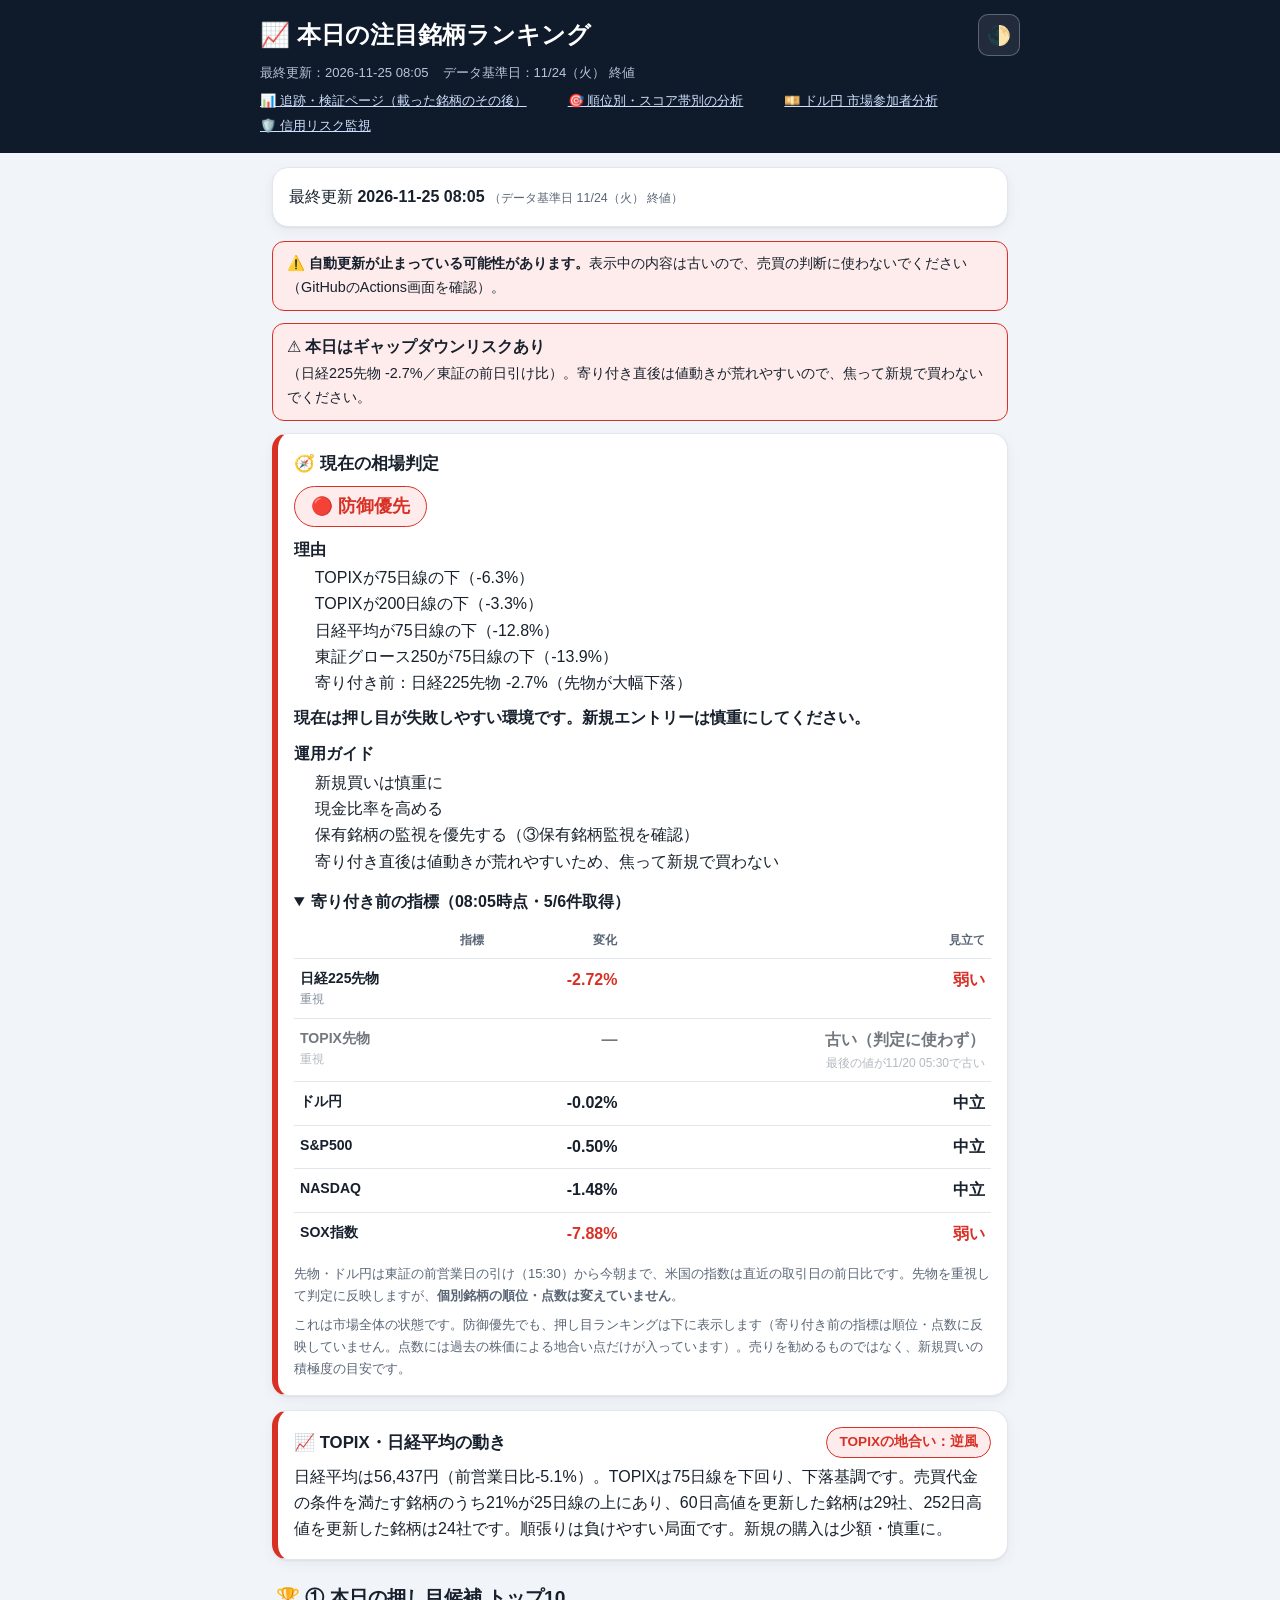
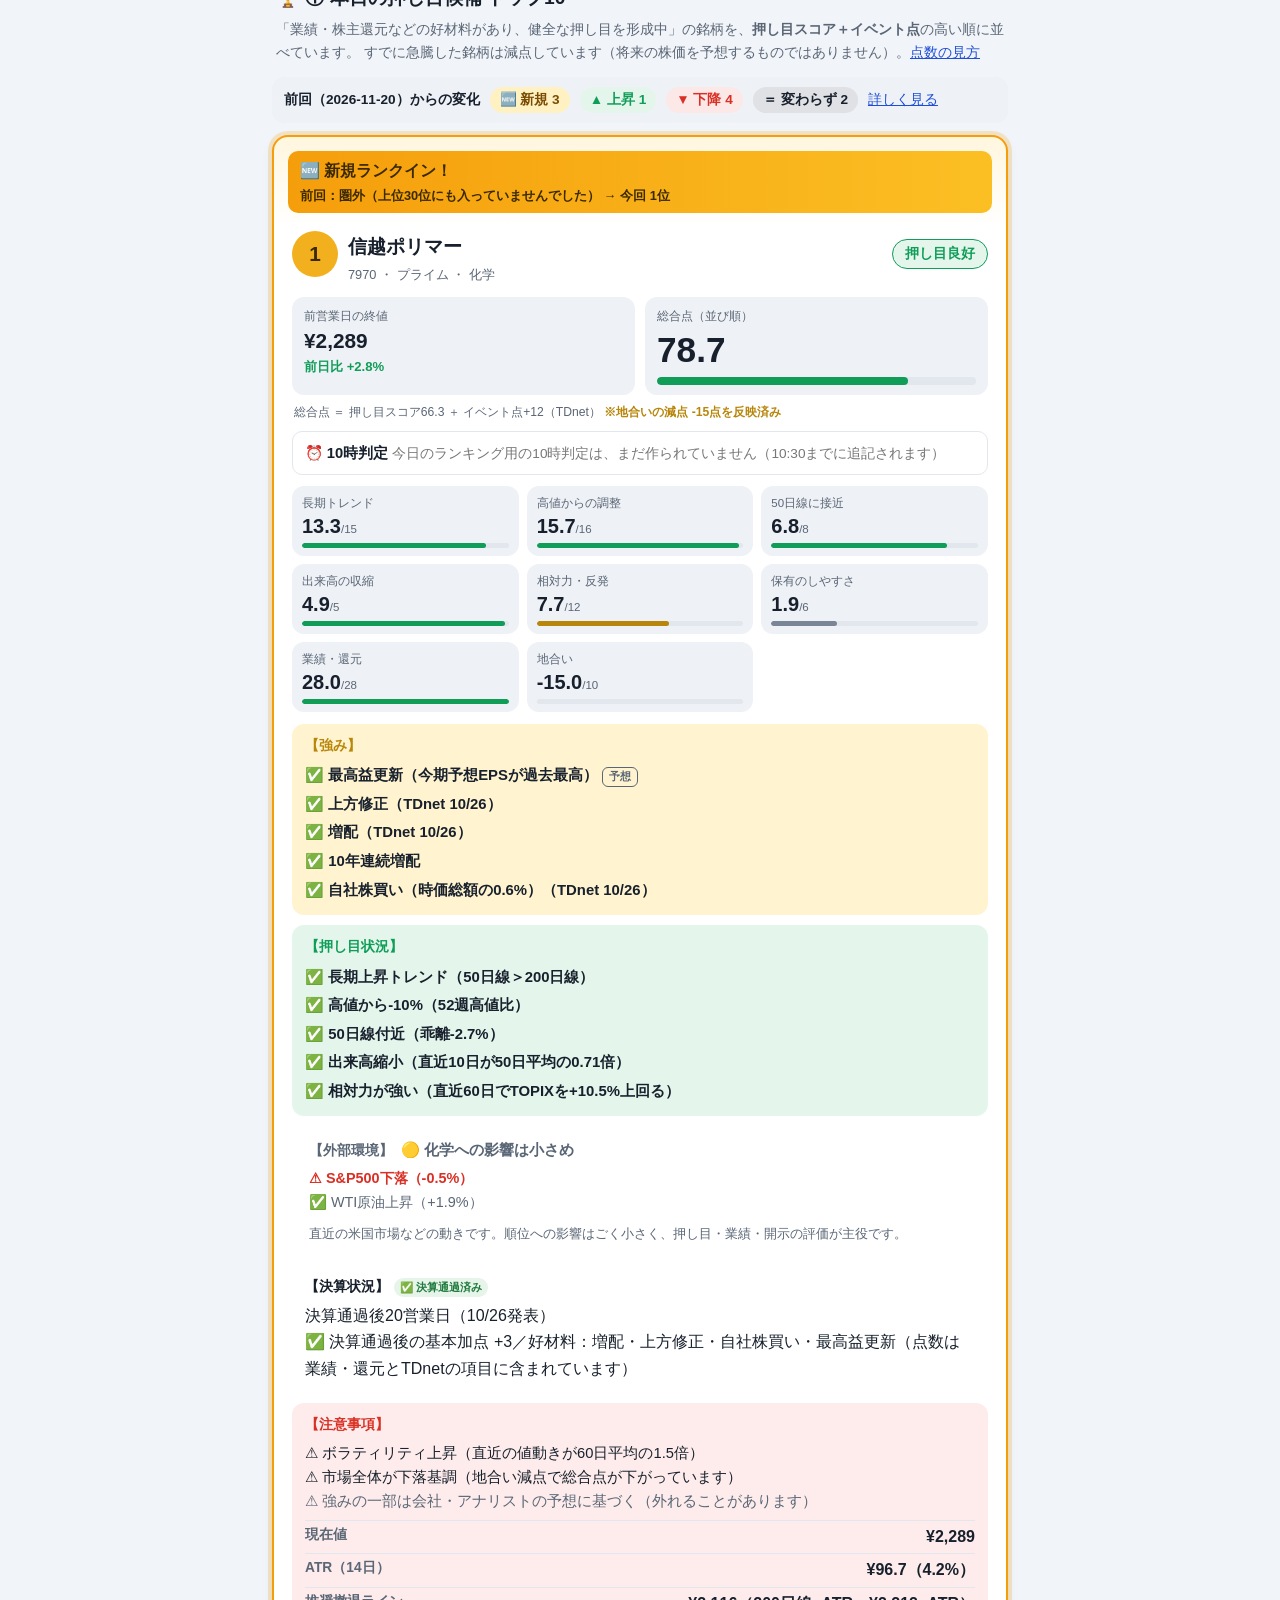
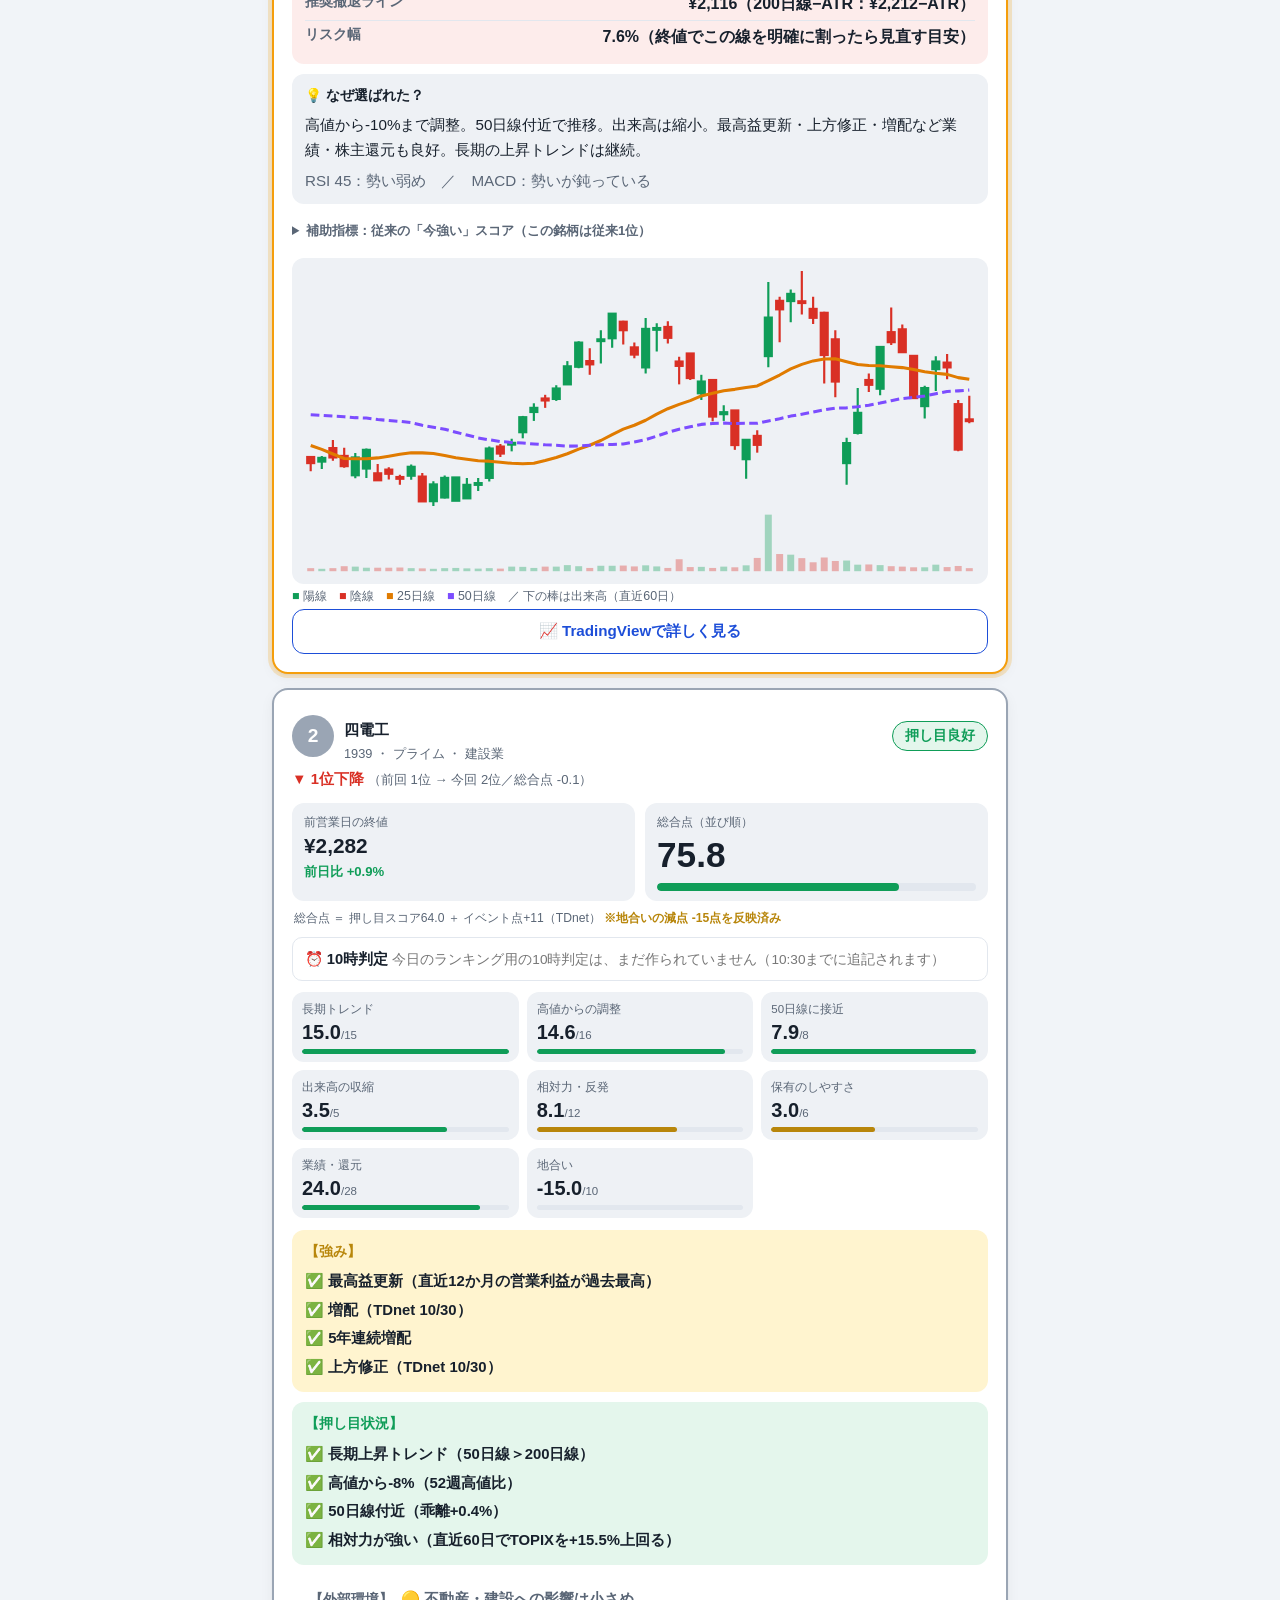
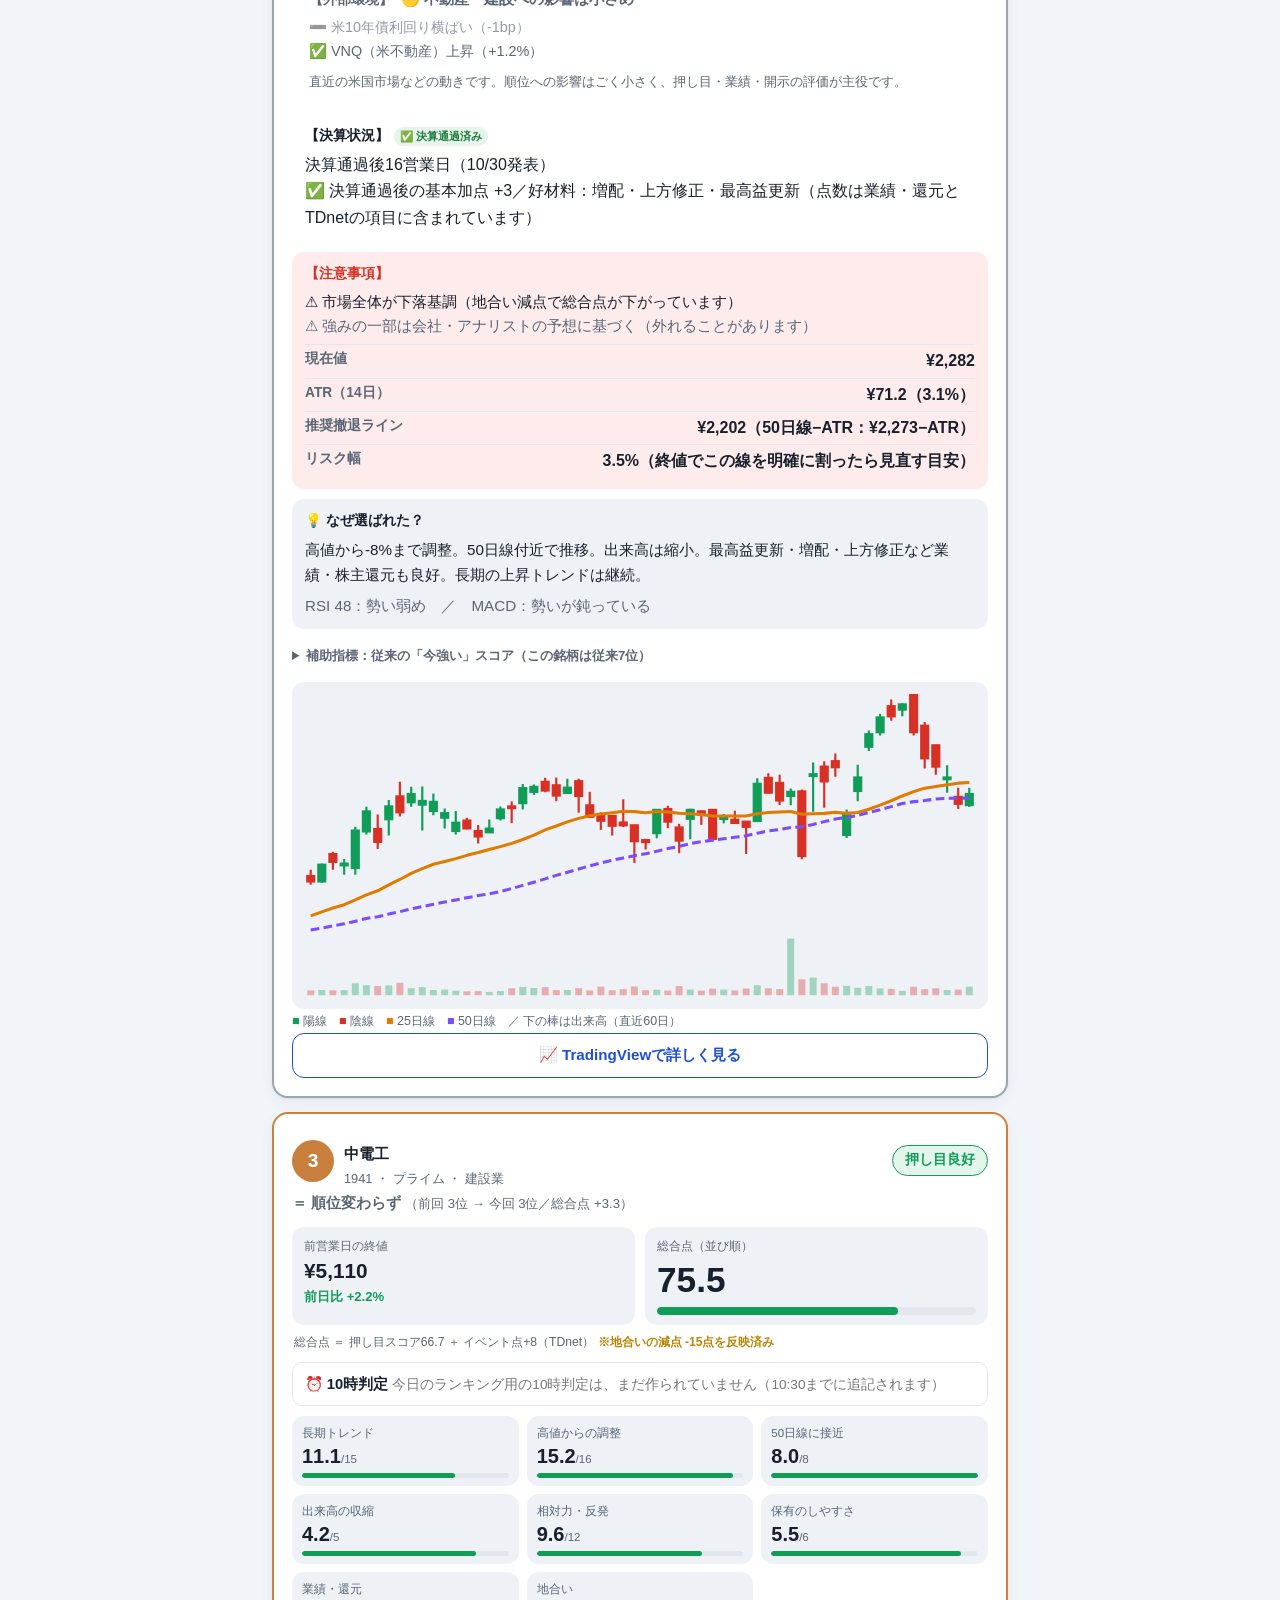
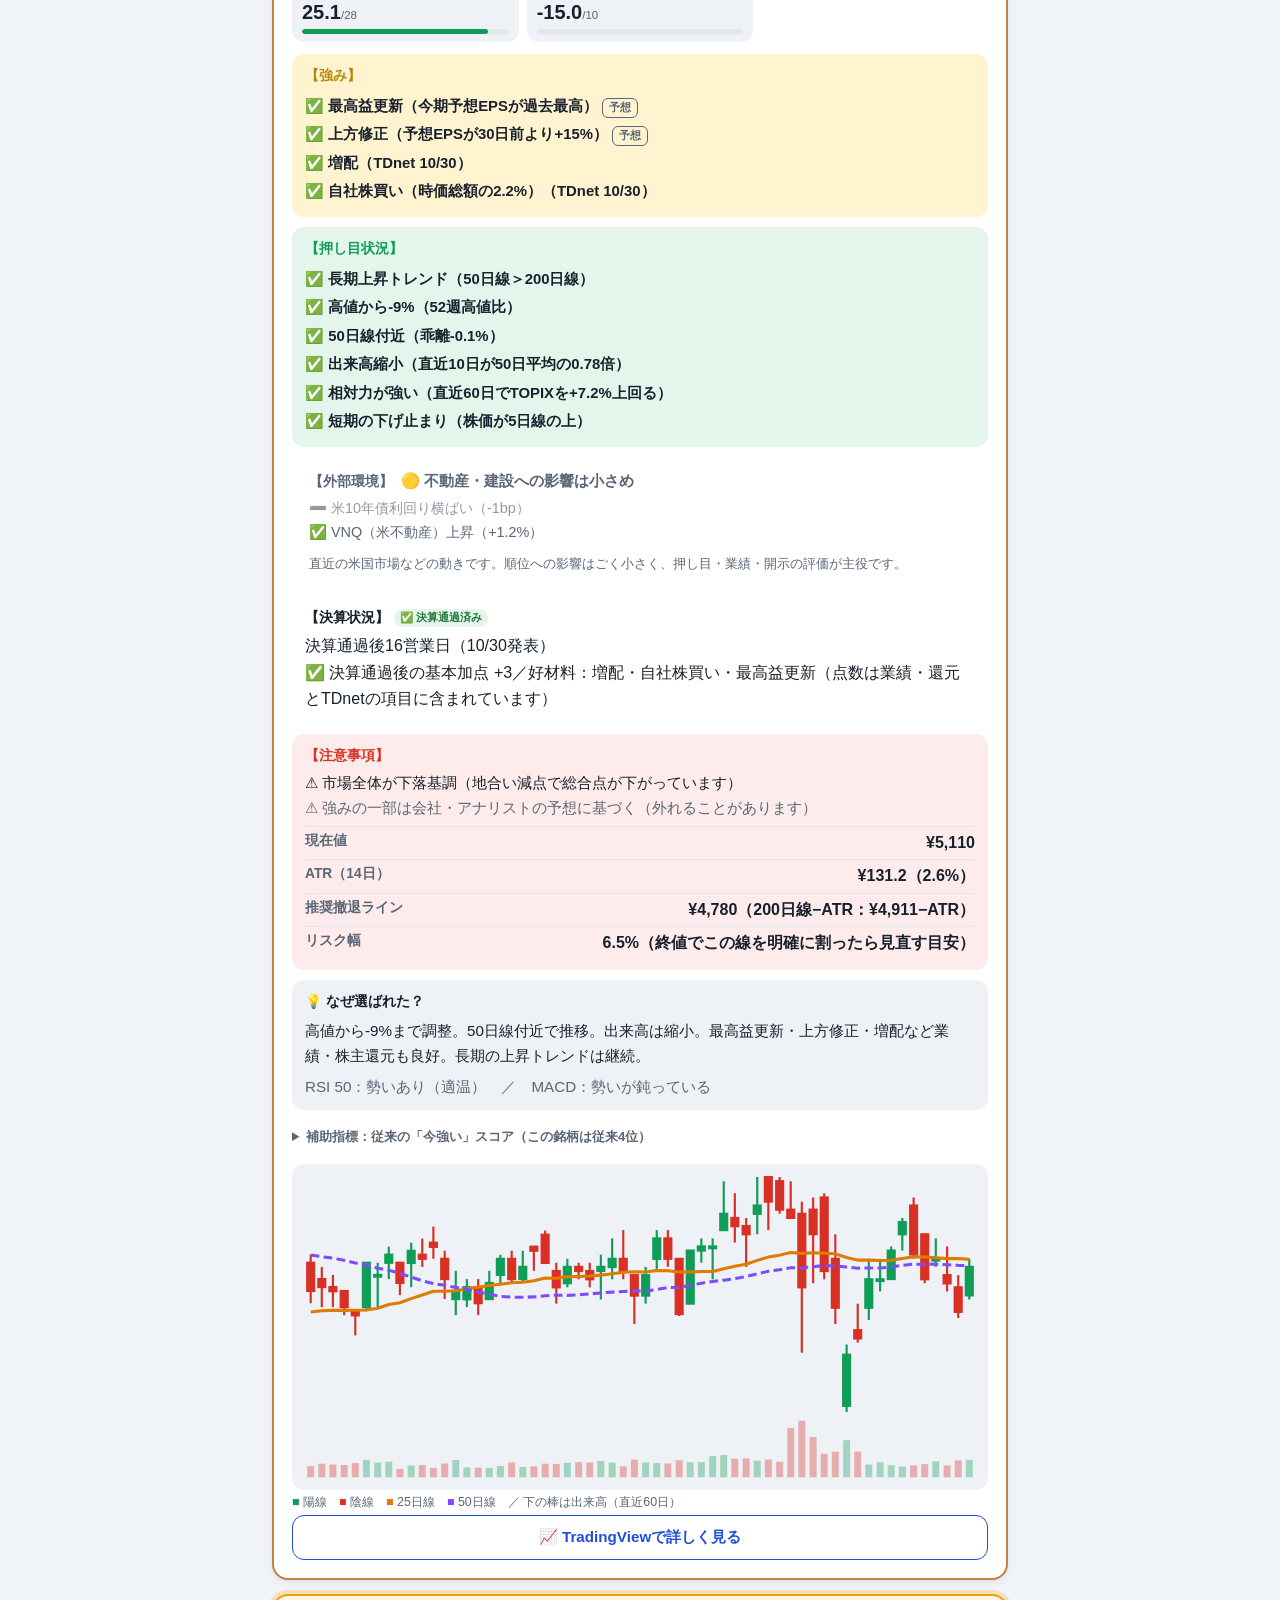
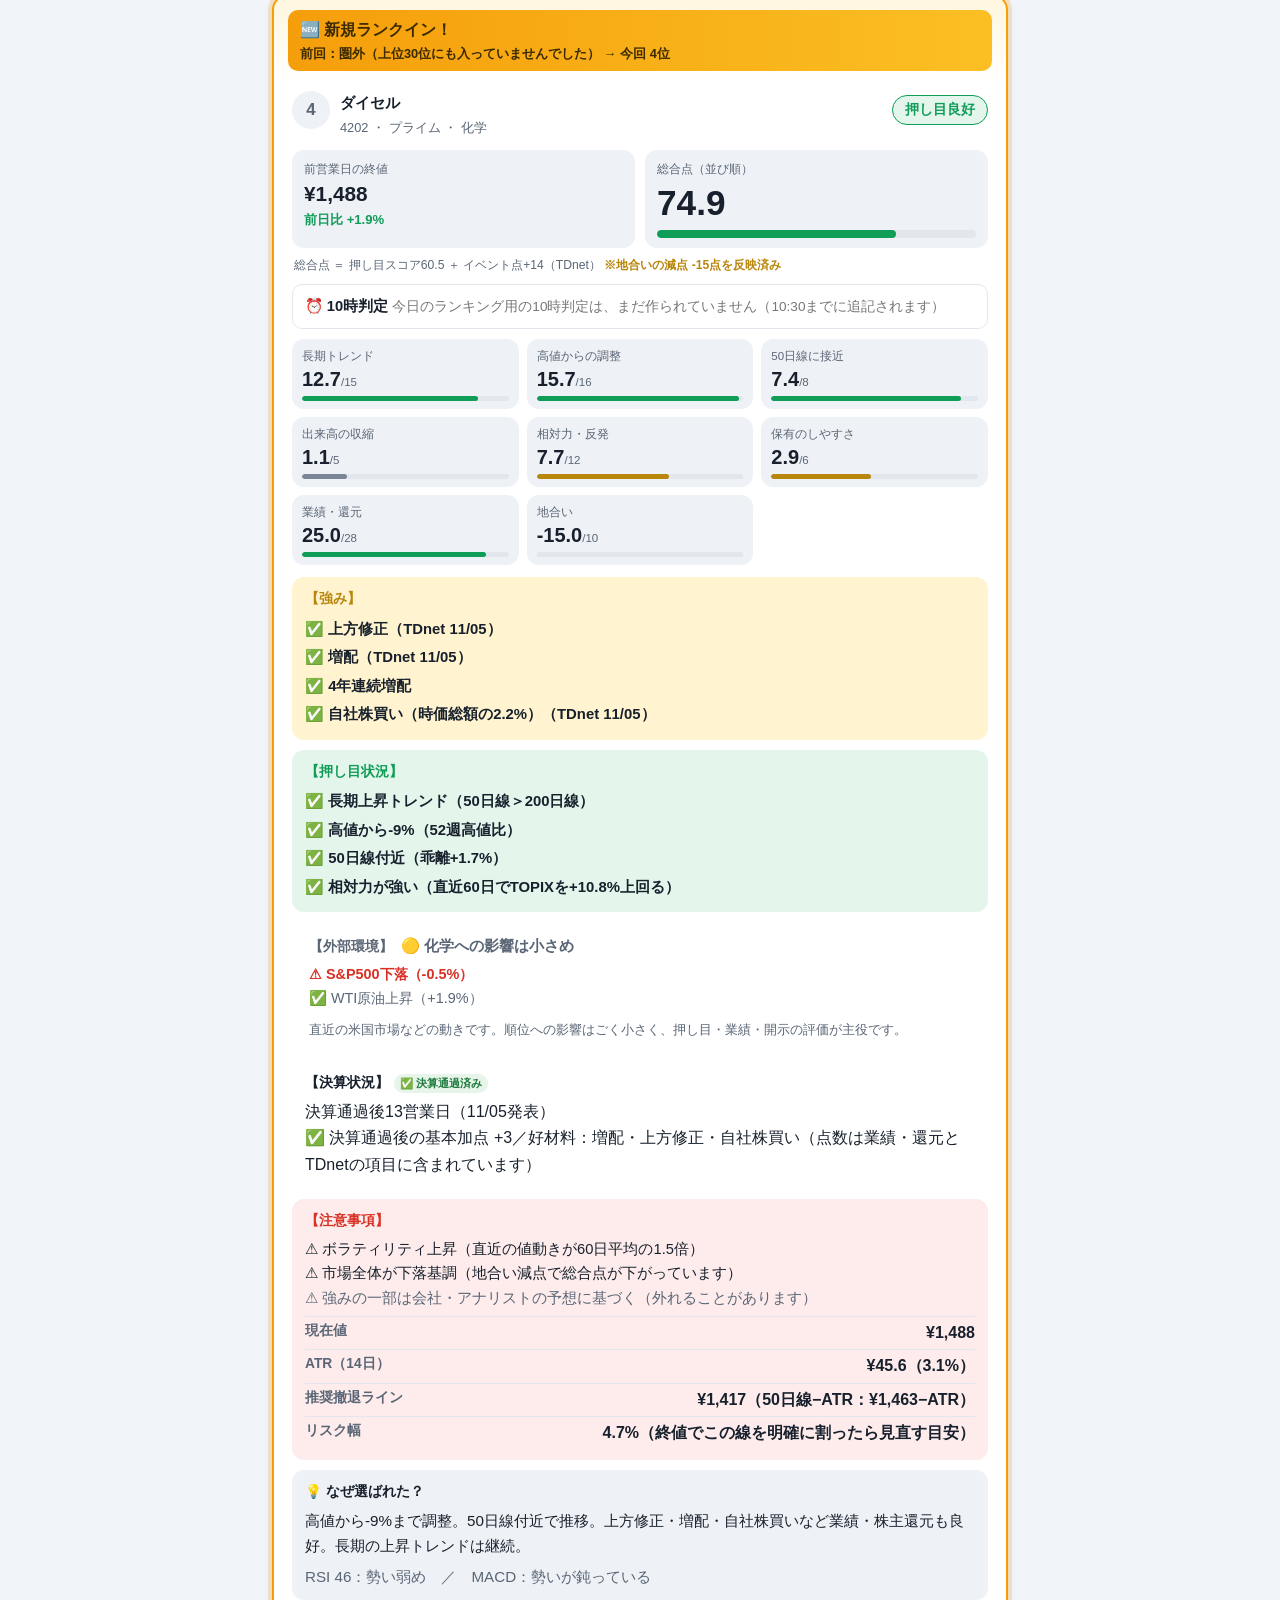
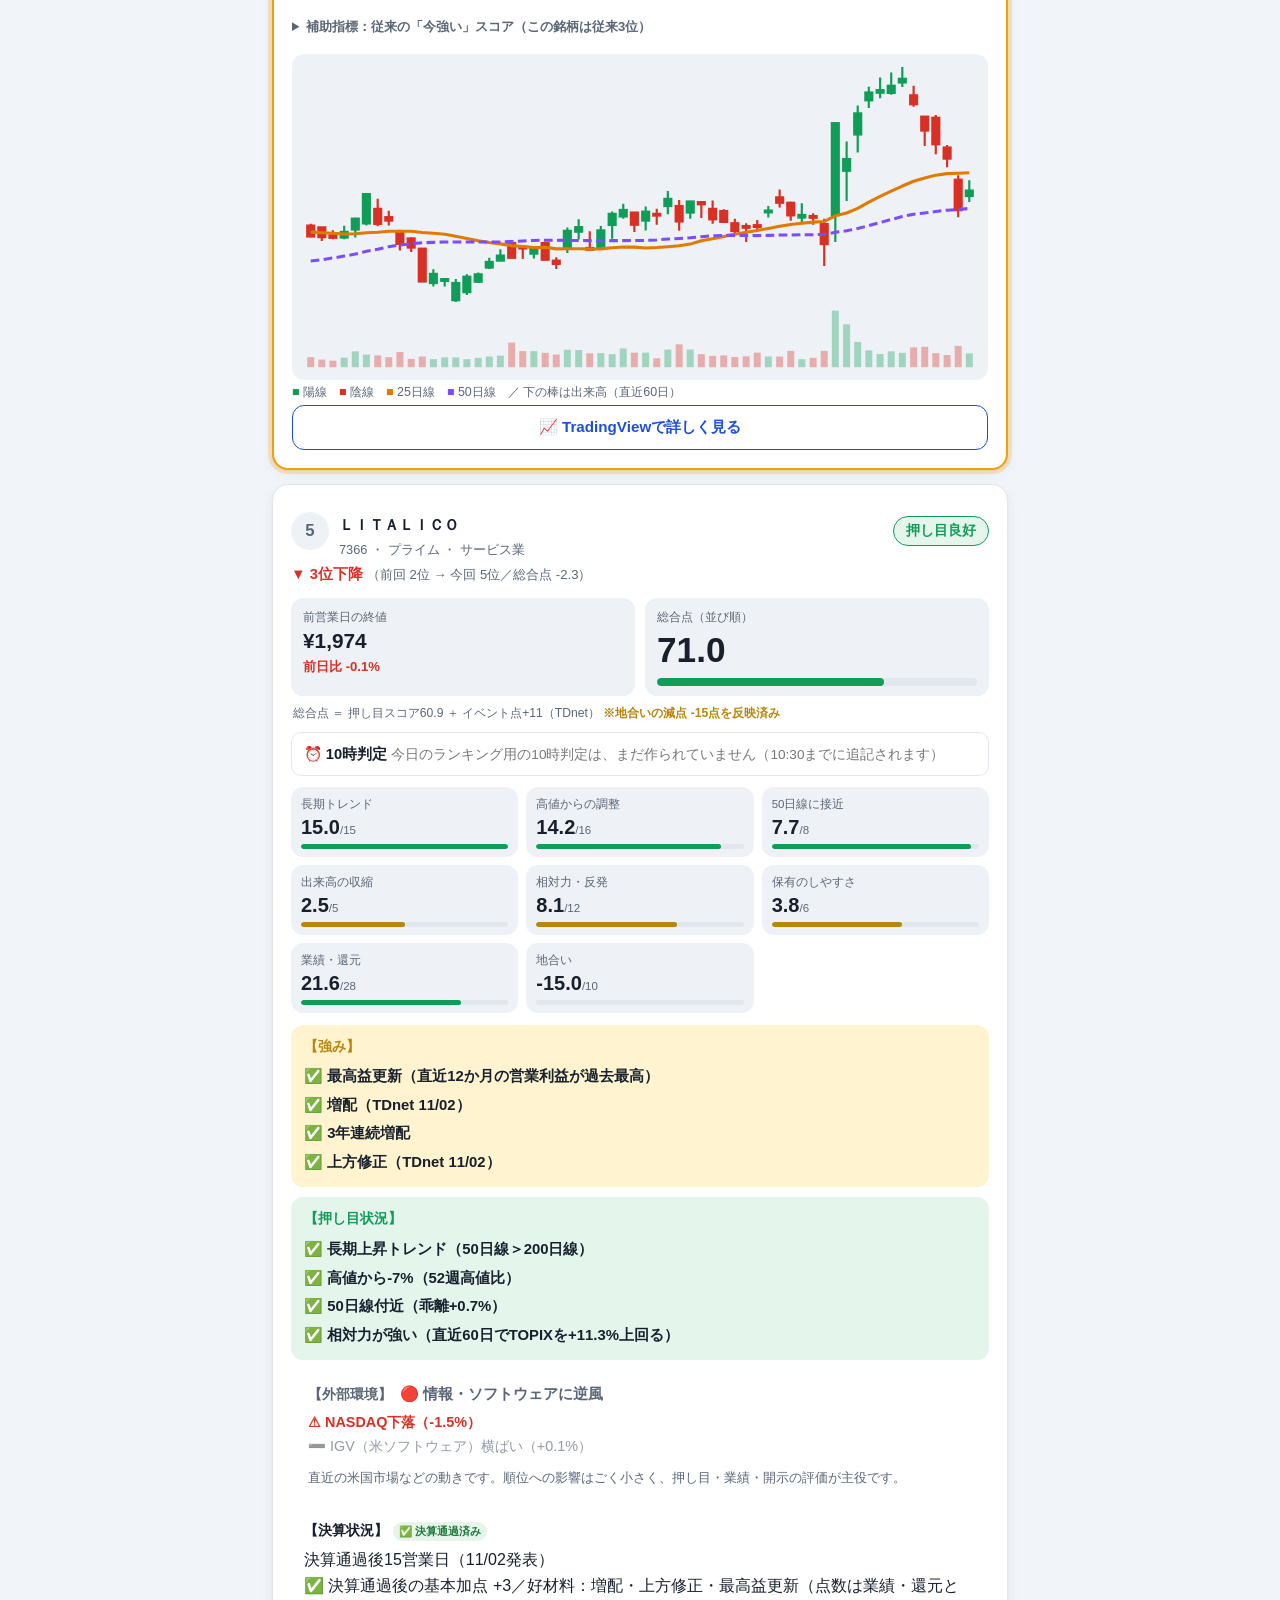
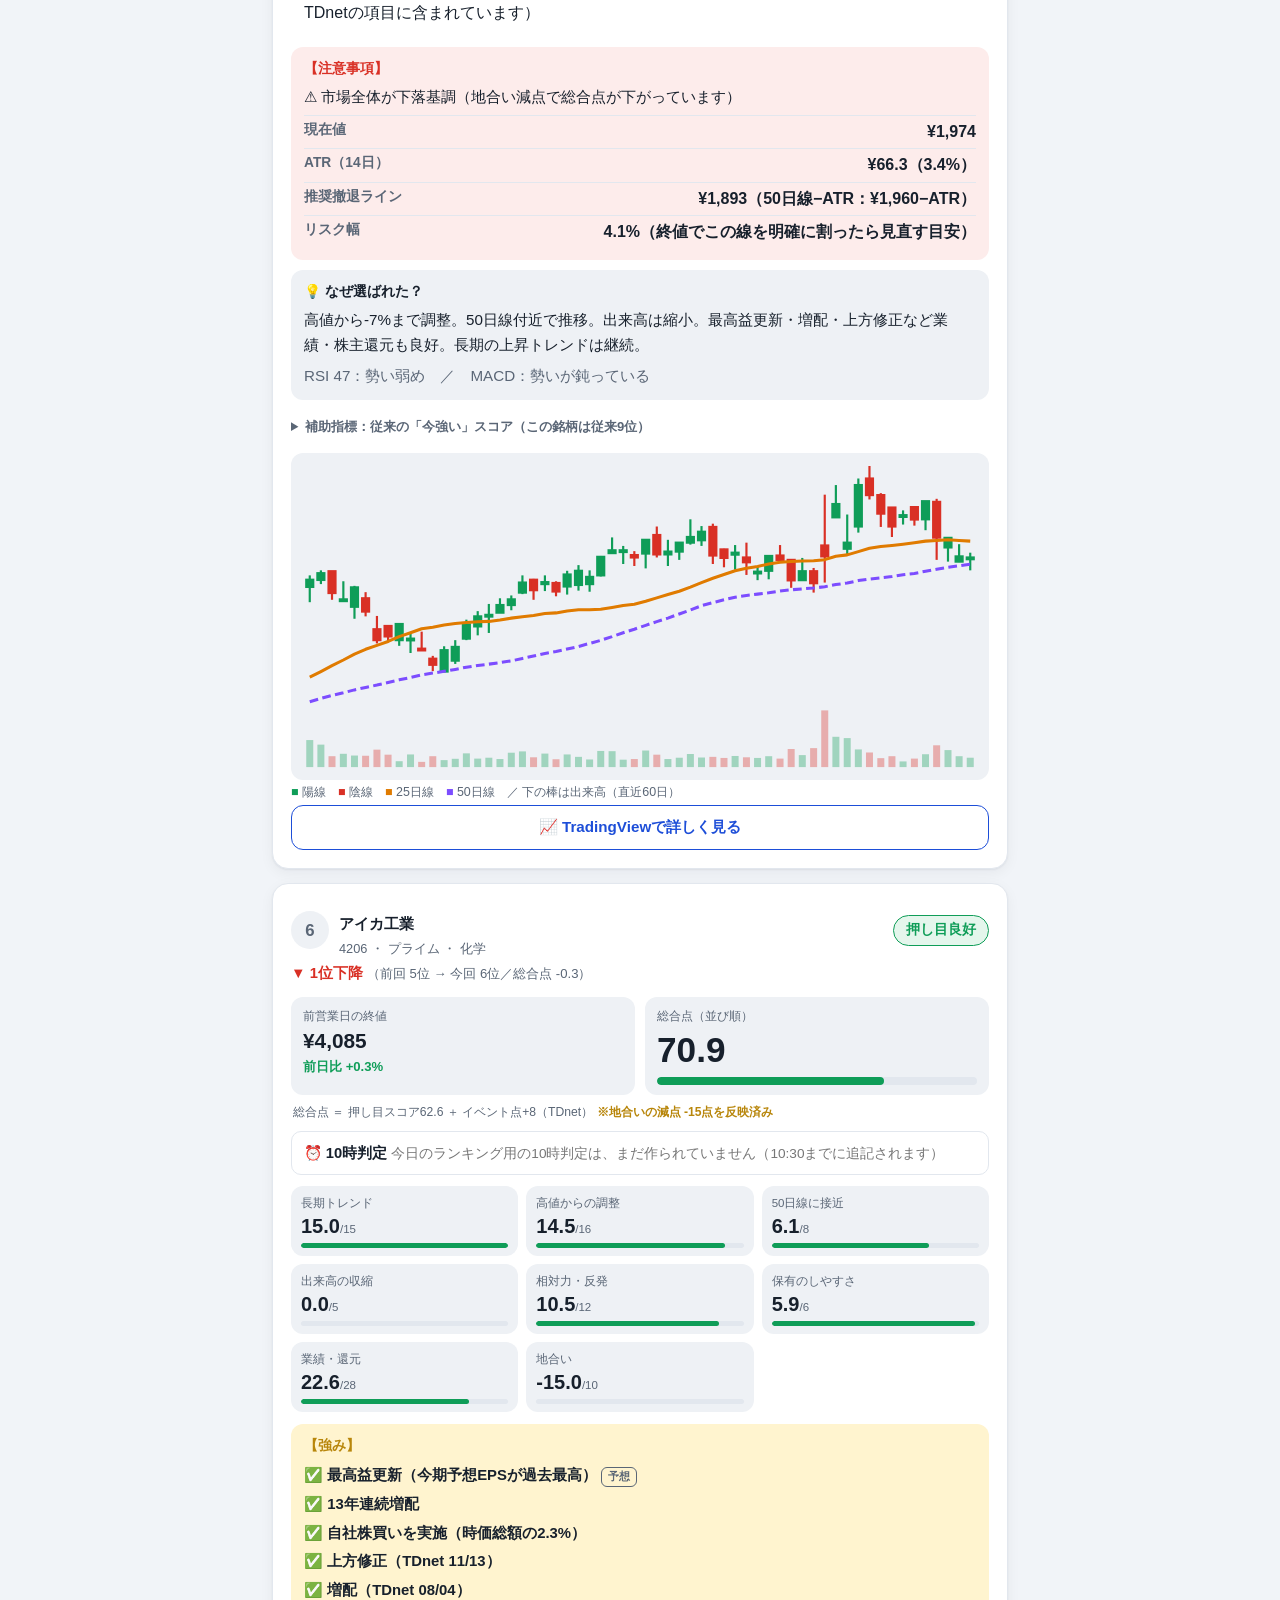
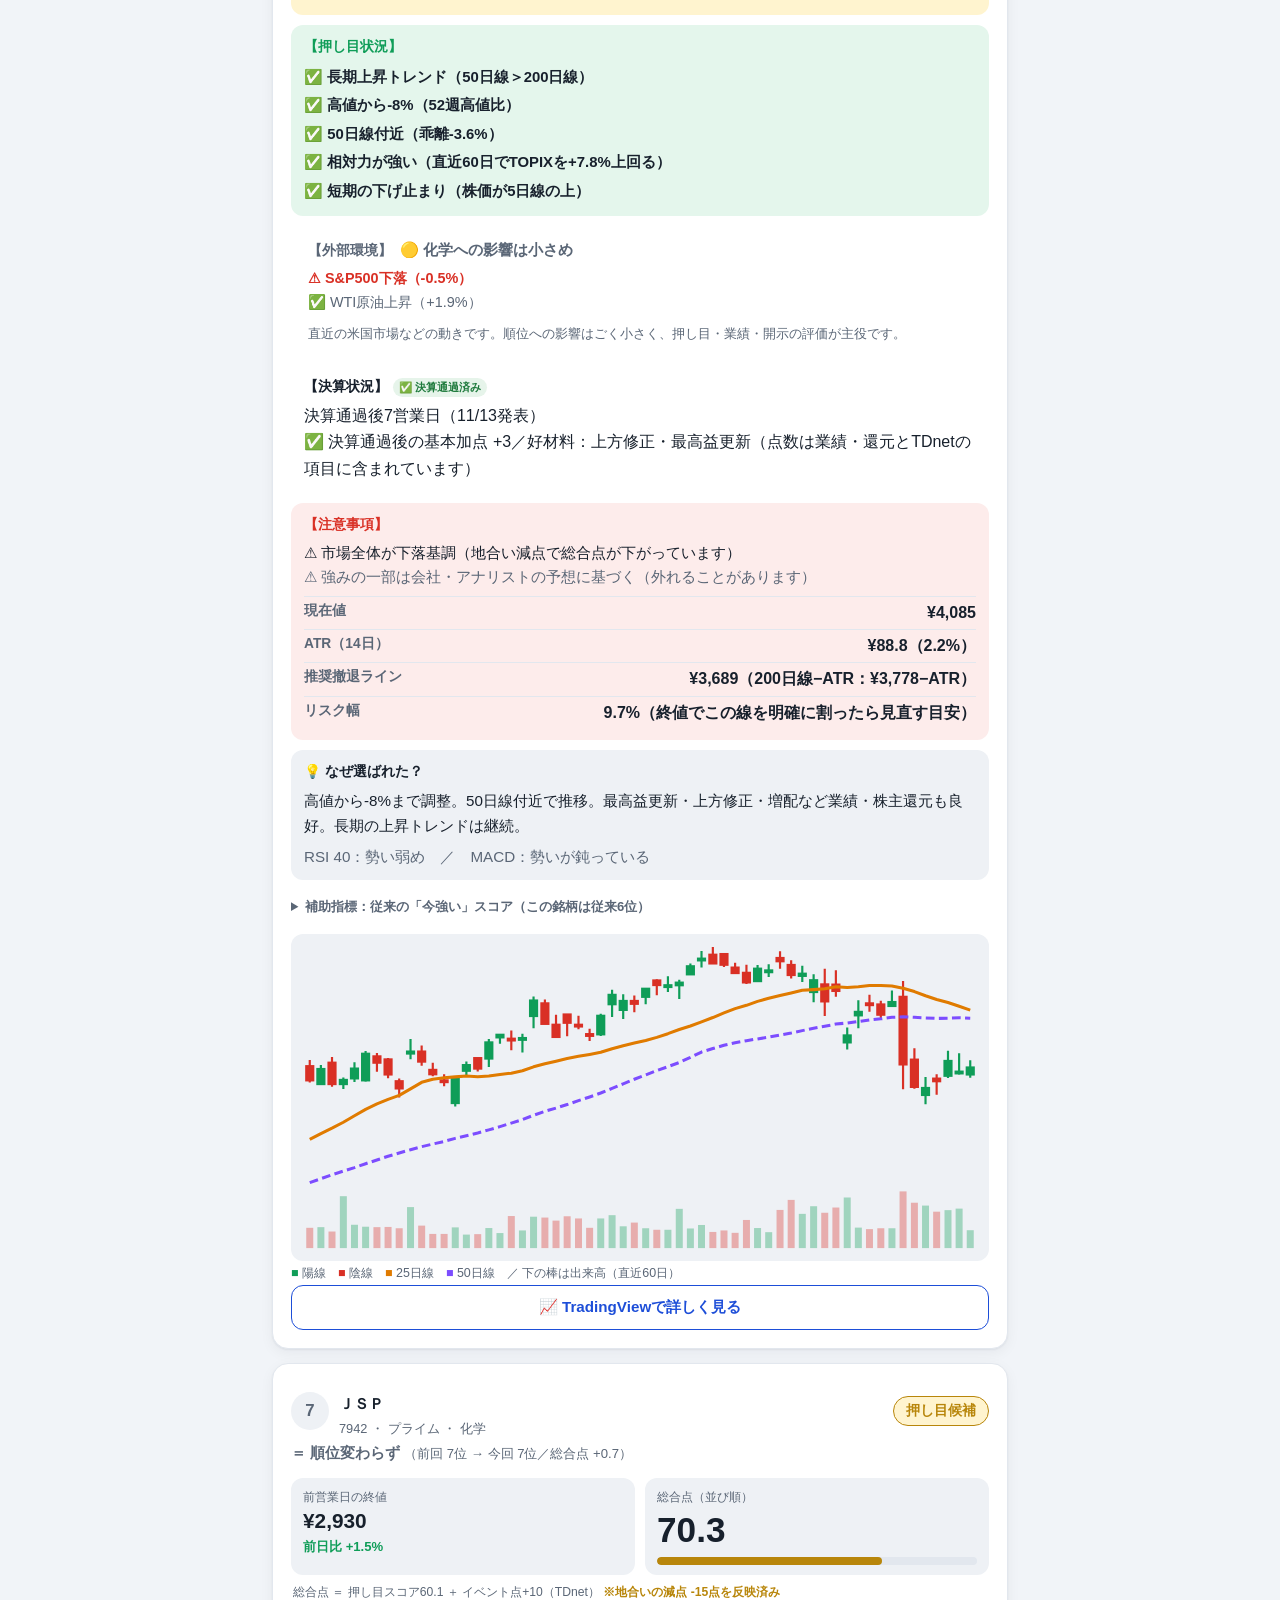
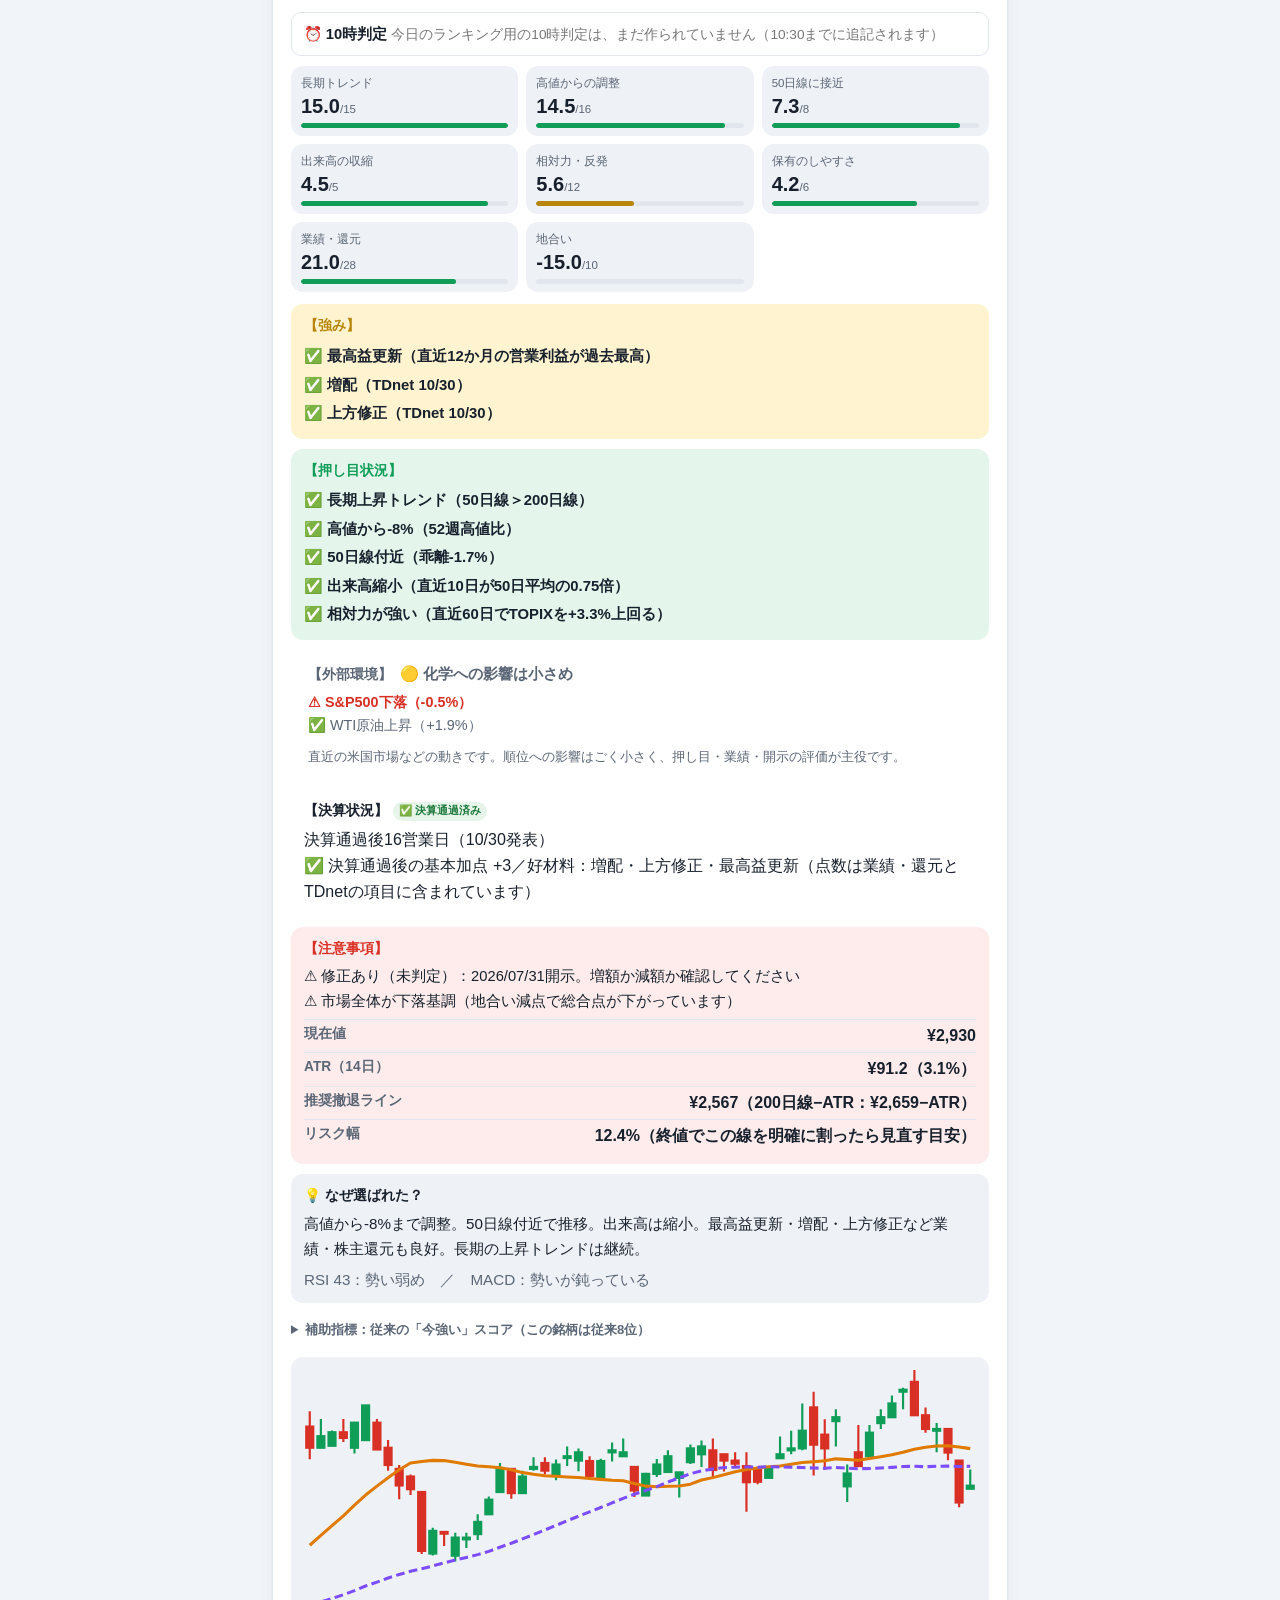
==== commit 65567d63: "daily update 2026-11-25" ====
--- a/docs/index.html
+++ b/docs/index.html
@@ -21,7 +21,7 @@
       <button id="themeBtn" class="icon-btn" type="button" aria-label="ライト／ダーク表示を切り替え">🌓</button>
     </div>
     <p class="meta">
-      <span>最終更新：2026-11-24 17:58</span>
+      <span>最終更新：2026-11-25 08:05</span>
       <span>データ基準日：11/24（火） 終値</span>
     </p>
     <p class="meta"><a class="back" href="tracking.html">📊 追跡・検証ページ（載った銘柄のその後）</a>　<a class="back" href="analysis.html">🎯 順位別・スコア帯別の分析</a>　<a class="back" href="fx/">💴 ドル円 市場参加者分析</a>　<a class="back" href="negative/">🛡️ 信用リスク監視</a></p>
@@ -34,7 +34,7 @@
   <!-- 最終更新 -->
   <section class="card refresh" id="refresh">
     <div class="rf-row">
-      <div><span class="rf-label">最終更新</span> <b class="rf-time">2026-11-24 17:58</b>
+      <div><span class="rf-label">最終更新</span> <b class="rf-time">2026-11-25 08:05</b>
         <small>（データ基準日 11/24（火） 終値）</small></div>
     </div>
   </section>
@@ -46,44 +46,47 @@
   <!-- 相場環境の判定 -->
   
   
+  
+  <div class="banner danger gap-warn" role="alert">⚠ <b>本日はギャップダウンリスクあり</b>
+    <span>（日経225先物 -2.7%／東証の前日引け比）。寄り付き直後は値動きが荒れやすいので、焦って新規で買わないでください。</span></div>
   
   <section class="card stance stance-defense" id="stance">
     <h2>🧭 現在の相場判定</h2>
     <p class="stance-main"><span class="pill bear">🔴 防御優先</span></p>
     <p class="stance-sub"><b>理由</b></p>
     <ul class="stance-reasons">
-      <li>TOPIXが75日線の下（-6.3%）</li><li>TOPIXが200日線の下（-3.3%）</li><li>日経平均が75日線の下（-9.3%）</li><li>東証グロース250が75日線の下（-13.9%）</li>
+      <li>TOPIXが75日線の下（-6.3%）</li><li>TOPIXが200日線の下（-3.3%）</li><li>日経平均が75日線の下（-12.8%）</li><li>東証グロース250が75日線の下（-13.9%）</li><li>寄り付き前：日経225先物 -2.7%（先物が大幅下落）</li>
     </ul>
     <p class="stance-msg">現在は押し目が失敗しやすい環境です。新規エントリーは慎重にしてください。</p>
     <p class="stance-sub"><b>運用ガイド</b></p>
-    <ul class="stance-guide"><li>新規買いは慎重に</li><li>現金比率を高める</li><li>保有銘柄の監視を優先する（③保有銘柄監視を確認）</li></ul>
-    
-    
-    
-    
-    <details class="pm-table">
-      <summary>寄り付き前の指標（17:58時点・5/6件取得）</summary>
+    <ul class="stance-guide"><li>新規買いは慎重に</li><li>現金比率を高める</li><li>保有銘柄の監視を優先する（③保有銘柄監視を確認）</li><li>寄り付き直後は値動きが荒れやすいため、焦って新規で買わない</li></ul>
+    
+    
+    
+    
+    <details class="pm-table" open>
+      <summary>寄り付き前の指標（08:05時点・5/6件取得）</summary>
       <div class="table-wrap"><table>
         <thead><tr><th>指標</th><th>変化</th><th>見立て</th></tr></thead>
-        <tbody><tr class="pm-neutral">
+        <tbody><tr class="pm-weak">
           <th scope="row">日経225先物<small>重視</small></th>
-          <td>-0.50%</td>
-          <td>中立</td></tr><tr class="pm-stale">
+          <td>-2.72%</td>
+          <td>弱い</td></tr><tr class="pm-stale">
           <th scope="row">TOPIX先物<small>重視</small></th>
           <td>—</td>
           <td>古い（判定に使わず）<small>最後の値が11/20 05:30で古い</small></td></tr><tr class="pm-neutral">
           <th scope="row">ドル円</th>
-          <td>+0.03%</td>
-          <td>中立</td></tr><tr class="pm-strong">
+          <td>-0.02%</td>
+          <td>中立</td></tr><tr class="pm-neutral">
           <th scope="row">S&amp;P500</th>
-          <td>+4.73%</td>
-          <td>強い</td></tr><tr class="pm-strong">
+          <td>-0.50%</td>
+          <td>中立</td></tr><tr class="pm-neutral">
           <th scope="row">NASDAQ</th>
-          <td>+6.51%</td>
-          <td>強い</td></tr><tr class="pm-strong">
+          <td>-1.48%</td>
+          <td>中立</td></tr><tr class="pm-weak">
           <th scope="row">SOX指数</th>
-          <td>+14.03%</td>
-          <td>強い</td></tr></tbody>
+          <td>-7.88%</td>
+          <td>弱い</td></tr></tbody>
       </table></div>
       <p class="hint">先物・ドル円は東証の前営業日の引け（15:30）から今朝まで、米国の指数は直近の取引日の前日比です。先物を重視して判定に反映しますが、<b>個別銘柄の順位・点数は変えていません</b>。</p>
     </details>
@@ -97,7 +100,7 @@
       <h2>📈 TOPIX・日経平均の動き</h2>
       <span class="pill bear">TOPIXの地合い：逆風</span>
     </div>
-    <p>日経平均は58,645円（前営業日比+3.9%）。TOPIXは75日線を下回り、下落基調です。売買代金の条件を満たす銘柄のうち21%が25日線の上にあり、60日高値を更新した銘柄は29社、252日高値を更新した銘柄は24社です。順張りは負けやすい局面です。新規の購入は少額・慎重に。</p>
+    <p>日経平均は56,437円（前営業日比-5.1%）。TOPIXは75日線を下回り、下落基調です。売買代金の条件を満たす銘柄のうち21%が25日線の上にあり、60日高値を更新した銘柄は29社、252日高値を更新した銘柄は24社です。順張りは負けやすい局面です。新規の購入は少額・慎重に。</p>
   </section>
 
   <!-- ランキング -->
@@ -111,8 +114,8 @@
     <b>前回（2026-11-20）からの変化</b>
     <span class="cs new">🆕 新規 3</span>
     <span class="cs up">▲ 上昇 1</span>
-    <span class="cs down">▼ 下降 6</span>
-    <span class="cs same">＝ 変わらず 0</span>
+    <span class="cs down">▼ 下降 4</span>
+    <span class="cs same">＝ 変わらず 2</span>
     <a href="#movers">詳しく見る</a>
   </div>
   
@@ -143,8 +146,8 @@
       </div>
       <div class="kpi score-kpi">
         <span class="k">総合点（並び順）</span>
-        <span class="v big">79.2</span>
-        <span class="bar"><i class="bull" style="width: 79.2%"></i></span>
+        <span class="v big">78.7</span>
+        <span class="bar"><i class="bull" style="width: 78.7%"></i></span>
       </div>
     </div>
     <p class="formula">総合点 ＝ 押し目スコア66.3 ＋ イベント点+12（TDnet）
@@ -214,11 +217,11 @@
     </section>
 
     
-    <section class="block lead lead-good">
-      <h4>【外部環境】<span class="lead-head">🟢 化学に追い風</span></h4>
-      
-      <ul>
-        <li class="ld-good">✅ S&amp;P500上昇（+4.7%）</li><li class="ld-bad">⚠ WTI原油下落（-1.0%）</li>
+    <section class="block lead lead-flat">
+      <h4>【外部環境】<span class="lead-head">🟡 化学への影響は小さめ</span></h4>
+      
+      <ul>
+        <li class="ld-bad">⚠ S&amp;P500下落（-0.5%）</li><li class="ld-good">✅ WTI原油上昇（+1.9%）</li>
       </ul>
       <p class="hint">直近の米国市場などの動きです。順位への影響はごく小さく、押し目・業績・開示の評価が主役です。</p>
       
@@ -228,7 +231,7 @@
     <section class="block earn earn-passed">
       <h4>【決算状況】<span class="earn-badge ok">✅ 決算通過済み</span></h4>
       <ul>
-        <li>決算通過後19営業日（10/26発表）</li>
+        <li>決算通過後20営業日（10/26発表）</li>
         
         <li>✅ 決算通過後の基本加点 +3／好材料：増配・上方修正・自社株買い・最高益更新（点数は業績・還元とTDnetの項目に含まれています）</li>
       </ul>
@@ -263,7 +266,7 @@
     </details>
 
     <div class="chart">
-      <svg viewBox="0 0 320 150" class="candle" role="img" aria-label="直近60日のローソク足と25日・50日移動平均線"><line class="dn" x1="8.6" x2="8.6" y1="91.3" y2="98.1"/><rect class="dn" x="7.0" y="91.5" width="3.2" height="2.8"/><rect class="vol dn" x="7.0" y="142.6" width="3.2" height="1.4"/><line class="up" x1="13.7" x2="13.7" y1="91.0" y2="97.0"/><rect class="up" x="12.1" y="91.9" width="3.2" height="1.7"/><rect class="vol up" x="12.1" y="142.9" width="3.2" height="1.1"/><line class="dn" x1="18.8" x2="18.8" y1="83.7" y2="93.2"/><rect class="dn" x="17.2" y="87.4" width="3.2" height="4.3"/><rect class="vol dn" x="17.2" y="142.6" width="3.2" height="1.4"/><line class="dn" x1="24.0" x2="24.0" y1="87.2" y2="96.4"/><rect class="dn" x="22.4" y="91.0" width="3.2" height="4.7"/><rect class="vol dn" x="22.4" y="141.7" width="3.2" height="2.3"/><line class="up" x1="29.1" x2="29.1" y1="89.7" y2="101.3"/><rect class="up" x="27.5" y="91.7" width="3.2" height="8.2"/><rect class="vol up" x="27.5" y="141.9" width="3.2" height="2.1"/><line class="up" x1="34.2" x2="34.2" y1="87.6" y2="101.1"/><rect class="up" x="32.6" y="88.2" width="3.2" height="8.6"/><rect class="vol up" x="32.6" y="142.4" width="3.2" height="1.6"/><line class="dn" x1="39.4" x2="39.4" y1="94.7" y2="102.2"/><rect class="dn" x="37.8" y="99.0" width="3.2" height="3.2"/><rect class="vol dn" x="37.8" y="142.4" width="3.2" height="1.6"/><line class="dn" x1="44.5" x2="44.5" y1="96.2" y2="101.8"/><rect class="dn" x="42.9" y="97.3" width="3.2" height="1.9"/><rect class="vol dn" x="42.9" y="142.4" width="3.2" height="1.6"/><line class="dn" x1="49.6" x2="49.6" y1="99.6" y2="104.3"/><rect class="dn" x="48.0" y="100.7" width="3.2" height="0.8"/><rect class="vol dn" x="48.0" y="142.3" width="3.2" height="1.7"/><line class="up" x1="54.8" x2="54.8" y1="94.9" y2="102.0"/><rect class="up" x="53.2" y="96.0" width="3.2" height="4.1"/><rect class="vol up" x="53.2" y="142.6" width="3.2" height="1.4"/><line class="dn" x1="59.9" x2="59.9" y1="98.8" y2="111.9"/><rect class="dn" x="58.3" y="100.5" width="3.2" height="11.4"/><rect class="vol dn" x="58.3" y="142.7" width="3.2" height="1.3"/><line class="up" x1="65.0" x2="65.0" y1="102.6" y2="114.0"/><rect class="up" x="63.4" y="104.1" width="3.2" height="7.7"/><rect class="vol up" x="63.4" y="142.9" width="3.2" height="1.1"/><line class="up" x1="70.2" x2="70.2" y1="100.0" y2="110.6"/><rect class="up" x="68.6" y="101.1" width="3.2" height="9.0"/><rect class="vol up" x="68.6" y="142.6" width="3.2" height="1.4"/><line class="up" x1="75.3" x2="75.3" y1="100.9" y2="111.6"/><rect class="up" x="73.7" y="100.9" width="3.2" height="10.7"/><rect class="vol up" x="73.7" y="142.5" width="3.2" height="1.5"/><line class="up" x1="80.4" x2="80.4" y1="101.1" y2="110.6"/><rect class="up" x="78.8" y="104.3" width="3.2" height="6.2"/><rect class="vol up" x="78.8" y="142.7" width="3.2" height="1.3"/><line class="up" x1="85.6" x2="85.6" y1="101.1" y2="107.1"/><rect class="up" x="84.0" y="103.5" width="3.2" height="0.8"/><rect class="vol up" x="84.0" y="142.8" width="3.2" height="1.2"/><line class="up" x1="90.7" x2="90.7" y1="86.7" y2="102.8"/><rect class="up" x="89.1" y="87.6" width="3.2" height="13.5"/><rect class="vol up" x="89.1" y="142.6" width="3.2" height="1.4"/><line class="dn" x1="95.8" x2="95.8" y1="85.5" y2="91.5"/><rect class="dn" x="94.2" y="86.7" width="3.2" height="3.2"/><rect class="vol dn" x="94.2" y="142.8" width="3.2" height="1.2"/><line class="up" x1="101.0" x2="101.0" y1="83.1" y2="88.9"/><rect class="up" x="99.4" y="85.0" width="3.2" height="0.8"/><rect class="vol up" x="99.4" y="141.9" width="3.2" height="2.1"/><line class="up" x1="106.1" x2="106.1" y1="72.6" y2="82.9"/><rect class="up" x="104.5" y="73.2" width="3.2" height="6.9"/><rect class="vol up" x="104.5" y="142.0" width="3.2" height="2.0"/><line class="up" x1="111.2" x2="111.2" y1="66.8" y2="74.9"/><rect class="up" x="109.6" y="68.9" width="3.2" height="1.9"/><rect class="vol up" x="109.6" y="142.5" width="3.2" height="1.5"/><line class="dn" x1="116.4" x2="116.4" y1="62.9" y2="68.9"/><rect class="dn" x="114.8" y="64.6" width="3.2" height="0.9"/><rect class="vol dn" x="114.8" y="141.9" width="3.2" height="2.1"/><line class="up" x1="121.5" x2="121.5" y1="58.5" y2="65.7"/><rect class="up" x="119.9" y="60.0" width="3.2" height="4.8"/><rect class="vol up" x="119.9" y="141.9" width="3.2" height="2.1"/><line class="up" x1="126.6" x2="126.6" y1="47.4" y2="58.3"/><rect class="up" x="125.0" y="49.8" width="3.2" height="8.3"/><rect class="vol up" x="125.0" y="141.2" width="3.2" height="2.8"/><line class="up" x1="131.8" x2="131.8" y1="38.3" y2="50.7"/><rect class="up" x="130.2" y="38.9" width="3.2" height="11.1"/><rect class="vol up" x="130.2" y="141.7" width="3.2" height="2.3"/><line class="dn" x1="136.9" x2="136.9" y1="41.5" y2="53.7"/><rect class="dn" x="135.3" y="47.4" width="3.2" height="1.5"/><rect class="vol dn" x="135.3" y="142.5" width="3.2" height="1.5"/><line class="up" x1="142.0" x2="142.0" y1="33.2" y2="48.5"/><rect class="up" x="140.4" y="37.4" width="3.2" height="0.8"/><rect class="vol up" x="140.4" y="141.5" width="3.2" height="2.5"/><line class="up" x1="147.2" x2="147.2" y1="25.6" y2="41.3"/><rect class="up" x="145.6" y="25.6" width="3.2" height="11.3"/><rect class="vol up" x="145.6" y="141.5" width="3.2" height="2.5"/><line class="dn" x1="152.3" x2="152.3" y1="28.9" y2="39.8"/><rect class="dn" x="150.7" y="29.3" width="3.2" height="3.9"/><rect class="vol dn" x="150.7" y="141.4" width="3.2" height="2.6"/><line class="dn" x1="157.4" x2="157.4" y1="38.9" y2="46.1"/><rect class="dn" x="155.8" y="41.1" width="3.2" height="3.3"/><rect class="vol dn" x="155.8" y="141.8" width="3.2" height="2.2"/><line class="up" x1="162.6" x2="162.6" y1="27.6" y2="53.1"/><rect class="up" x="161.0" y="32.6" width="3.2" height="17.7"/><rect class="vol up" x="161.0" y="141.3" width="3.2" height="2.7"/><line class="up" x1="167.7" x2="167.7" y1="30.0" y2="43.0"/><rect class="up" x="166.1" y="32.2" width="3.2" height="0.8"/><rect class="vol up" x="166.1" y="141.8" width="3.2" height="2.2"/><line class="dn" x1="172.8" x2="172.8" y1="29.1" y2="39.3"/><rect class="dn" x="171.2" y="31.7" width="3.2" height="5.0"/><rect class="vol dn" x="171.2" y="142.5" width="3.2" height="1.5"/><line class="dn" x1="178.0" x2="178.0" y1="45.4" y2="58.1"/><rect class="dn" x="176.4" y="47.6" width="3.2" height="2.0"/><rect class="vol dn" x="176.4" y="138.5" width="3.2" height="5.5"/><line class="dn" x1="183.1" x2="183.1" y1="43.9" y2="56.1"/><rect class="dn" x="181.5" y="43.9" width="3.2" height="11.3"/><rect class="vol dn" x="181.5" y="142.1" width="3.2" height="1.9"/><line class="up" x1="188.2" x2="188.2" y1="53.7" y2="65.3"/><rect class="up" x="186.6" y="56.8" width="3.2" height="5.4"/><rect class="vol up" x="186.6" y="142.0" width="3.2" height="2.0"/><line class="dn" x1="193.4" x2="193.4" y1="56.1" y2="75.1"/><rect class="dn" x="191.8" y="56.1" width="3.2" height="16.8"/><rect class="vol dn" x="191.8" y="142.5" width="3.2" height="1.5"/><line class="up" x1="198.5" x2="198.5" y1="67.7" y2="74.9"/><rect class="up" x="196.9" y="70.9" width="3.2" height="0.9"/><rect class="vol up" x="196.9" y="141.9" width="3.2" height="2.1"/><line class="dn" x1="203.6" x2="203.6" y1="70.1" y2="88.2"/><rect class="dn" x="202.0" y="70.1" width="3.2" height="15.9"/><rect class="vol dn" x="202.0" y="142.2" width="3.2" height="1.8"/><line class="up" x1="208.8" x2="208.8" y1="83.6" y2="101.5"/><rect class="up" x="207.2" y="83.6" width="3.2" height="8.9"/><rect class="vol up" x="207.2" y="141.3" width="3.2" height="2.7"/><line class="dn" x1="213.9" x2="213.9" y1="79.2" y2="89.5"/><rect class="dn" x="212.3" y="81.8" width="3.2" height="4.1"/><rect class="vol dn" x="212.3" y="137.9" width="3.2" height="6.1"/><line class="up" x1="219.0" x2="219.0" y1="11.0" y2="50.2"/><rect class="up" x="217.4" y="27.4" width="3.2" height="17.7"/><rect class="vol up" x="217.4" y="118.0" width="3.2" height="26.0"/><line class="dn" x1="224.2" x2="224.2" y1="17.8" y2="38.7"/><rect class="dn" x="222.6" y="19.7" width="3.2" height="3.9"/><rect class="vol dn" x="222.6" y="136.1" width="3.2" height="7.9"/><line class="up" x1="229.3" x2="229.3" y1="14.5" y2="29.5"/><rect class="up" x="227.7" y="16.5" width="3.2" height="3.3"/><rect class="vol up" x="227.7" y="136.4" width="3.2" height="7.6"/><line class="dn" x1="234.4" x2="234.4" y1="6.0" y2="26.0"/><rect class="dn" x="232.8" y="19.9" width="3.2" height="0.8"/><rect class="vol dn" x="232.8" y="138.0" width="3.2" height="6.0"/><line class="dn" x1="239.6" x2="239.6" y1="17.8" y2="30.4"/><rect class="dn" x="238.0" y="23.4" width="3.2" height="4.1"/><rect class="vol dn" x="238.0" y="139.9" width="3.2" height="4.1"/><line class="dn" x1="244.7" x2="244.7" y1="24.7" y2="57.7"/><rect class="dn" x="243.1" y="25.2" width="3.2" height="19.4"/><rect class="vol dn" x="243.1" y="137.7" width="3.2" height="6.3"/><line class="dn" x1="249.8" x2="249.8" y1="33.2" y2="64.0"/><rect class="dn" x="248.2" y="37.4" width="3.2" height="19.4"/><rect class="vol dn" x="248.2" y="139.3" width="3.2" height="4.7"/><line class="up" x1="255.0" x2="255.0" y1="82.7" y2="104.3"/><rect class="up" x="253.4" y="85.1" width="3.2" height="9.2"/><rect class="vol up" x="253.4" y="139.1" width="3.2" height="4.9"/><line class="up" x1="260.1" x2="260.1" y1="59.8" y2="81.2"/><rect class="up" x="258.5" y="71.2" width="3.2" height="9.2"/><rect class="vol up" x="258.5" y="141.0" width="3.2" height="3.0"/><line class="dn" x1="265.2" x2="265.2" y1="53.1" y2="61.6"/><rect class="dn" x="263.6" y="56.1" width="3.2" height="2.2"/><rect class="vol dn" x="263.6" y="140.9" width="3.2" height="3.1"/><line class="up" x1="270.4" x2="270.4" y1="40.9" y2="63.1"/><rect class="up" x="268.8" y="40.9" width="3.2" height="19.2"/><rect class="vol up" x="268.8" y="141.2" width="3.2" height="2.8"/><line class="dn" x1="275.5" x2="275.5" y1="22.8" y2="40.0"/><rect class="dn" x="273.9" y="34.1" width="3.2" height="4.6"/><rect class="vol dn" x="273.9" y="141.7" width="3.2" height="2.3"/><line class="dn" x1="280.6" x2="280.6" y1="30.6" y2="43.3"/><rect class="dn" x="279.0" y="32.8" width="3.2" height="10.5"/><rect class="vol dn" x="279.0" y="141.9" width="3.2" height="2.1"/><line class="dn" x1="285.8" x2="285.8" y1="44.8" y2="64.4"/><rect class="dn" x="284.2" y="45.0" width="3.2" height="19.4"/><rect class="vol dn" x="284.2" y="142.2" width="3.2" height="1.8"/><line class="up" x1="290.9" x2="290.9" y1="58.7" y2="73.8"/><rect class="up" x="289.3" y="59.8" width="3.2" height="8.3"/><rect class="vol up" x="289.3" y="142.2" width="3.2" height="1.8"/><line class="up" x1="296.0" x2="296.0" y1="45.2" y2="61.1"/><rect class="up" x="294.4" y="47.6" width="3.2" height="3.5"/><rect class="vol up" x="294.4" y="141.0" width="3.2" height="3.0"/><line class="dn" x1="301.2" x2="301.2" y1="44.1" y2="55.7"/><rect class="dn" x="299.6" y="48.1" width="3.2" height="2.2"/><rect class="vol dn" x="299.6" y="142.1" width="3.2" height="1.9"/><line class="dn" x1="306.3" x2="306.3" y1="65.3" y2="88.8"/><rect class="dn" x="304.7" y="67.2" width="3.2" height="20.9"/><rect class="vol dn" x="304.7" y="141.6" width="3.2" height="2.4"/><line class="dn" x1="311.4" x2="311.4" y1="63.3" y2="76.4"/><rect class="dn" x="309.8" y="74.2" width="3.2" height="0.8"/><rect class="vol dn" x="309.8" y="142.6" width="3.2" height="1.4"/><polyline class="ma25" points="8.6,86.2 13.7,88.0 18.8,90.1 24.0,92.2 29.1,92.3 34.2,92.3 39.4,91.9 44.5,91.1 49.6,90.2 54.8,89.5 59.9,89.6 65.0,89.9 70.2,90.8 75.3,91.8 80.4,92.5 85.6,93.2 90.7,93.4 95.8,93.9 101.0,94.4 106.1,94.6 111.2,94.4 116.4,93.1 121.5,91.7 126.6,90.0 131.8,87.9 136.9,86.1 142.0,83.9 147.2,81.2 152.3,78.7 157.4,76.9 162.6,74.6 167.7,71.8 172.8,69.3 178.0,67.3 183.1,65.6 188.2,63.4 193.4,62.2 198.5,61.0 203.6,60.4 208.8,59.5 213.9,58.8 219.0,56.4 224.2,53.8 229.3,51.0 234.4,48.9 239.6,47.3 244.7,46.4 249.8,46.3 255.0,47.7 260.1,49.0 265.2,49.4 270.4,49.5 275.5,50.0 280.6,50.4 285.8,51.3 290.9,52.3 296.0,53.0 301.2,53.5 306.3,55.0 311.4,55.8"/><polyline class="ma75" points="8.6,72.1 13.7,72.4 18.8,72.7 24.0,73.0 29.1,73.4 34.2,73.6 39.4,74.3 44.5,74.7 49.6,75.1 54.8,75.7 59.9,76.9 65.0,77.8 70.2,78.7 75.3,80.1 80.4,81.4 85.6,82.7 90.7,83.6 95.8,84.4 101.0,84.8 106.1,85.1 111.2,85.5 116.4,85.9 121.5,86.1 126.6,86.5 131.8,86.4 136.9,86.1 142.0,85.9 147.2,85.7 152.3,85.5 157.4,84.6 162.6,83.5 167.7,81.9 172.8,80.2 178.0,78.7 183.1,77.6 188.2,76.5 193.4,76.1 198.5,75.9 203.6,76.1 208.8,76.0 213.9,76.0 219.0,74.9 224.2,73.9 229.3,72.7 234.4,71.8 239.6,70.8 244.7,69.8 249.8,69.0 255.0,68.9 260.1,68.4 265.2,67.7 270.4,66.7 275.5,65.6 280.6,64.6 285.8,64.1 290.9,63.5 296.0,62.4 301.2,61.4 306.3,61.1 311.4,60.7"/></svg>
+      <svg viewBox="0 0 320 150" class="candle" role="img" aria-label="直近60日のローソク足と25日・50日移動平均線"><line class="dn" x1="8.6" x2="8.6" y1="91.3" y2="98.1"/><rect class="dn" x="7.0" y="91.5" width="3.2" height="2.8"/><rect class="vol dn" x="7.0" y="142.6" width="3.2" height="1.4"/><line class="up" x1="13.7" x2="13.7" y1="91.0" y2="97.0"/><rect class="up" x="12.1" y="91.9" width="3.2" height="1.7"/><rect class="vol up" x="12.1" y="142.9" width="3.2" height="1.1"/><line class="dn" x1="18.8" x2="18.8" y1="83.7" y2="93.2"/><rect class="dn" x="17.2" y="87.4" width="3.2" height="4.3"/><rect class="vol dn" x="17.2" y="142.6" width="3.2" height="1.4"/><line class="dn" x1="24.0" x2="24.0" y1="87.2" y2="96.4"/><rect class="dn" x="22.4" y="91.0" width="3.2" height="4.7"/><rect class="vol dn" x="22.4" y="141.7" width="3.2" height="2.3"/><line class="up" x1="29.1" x2="29.1" y1="89.7" y2="101.3"/><rect class="up" x="27.5" y="91.7" width="3.2" height="8.2"/><rect class="vol up" x="27.5" y="141.9" width="3.2" height="2.1"/><line class="up" x1="34.2" x2="34.2" y1="87.6" y2="101.1"/><rect class="up" x="32.6" y="88.2" width="3.2" height="8.6"/><rect class="vol up" x="32.6" y="142.4" width="3.2" height="1.6"/><line class="dn" x1="39.4" x2="39.4" y1="94.7" y2="102.2"/><rect class="dn" x="37.8" y="99.0" width="3.2" height="3.2"/><rect class="vol dn" x="37.8" y="142.4" width="3.2" height="1.6"/><line class="dn" x1="44.5" x2="44.5" y1="96.2" y2="101.8"/><rect class="dn" x="42.9" y="97.3" width="3.2" height="1.9"/><rect class="vol dn" x="42.9" y="142.4" width="3.2" height="1.6"/><line class="dn" x1="49.6" x2="49.6" y1="99.6" y2="104.3"/><rect class="dn" x="48.0" y="100.7" width="3.2" height="0.8"/><rect class="vol dn" x="48.0" y="142.3" width="3.2" height="1.7"/><line class="up" x1="54.8" x2="54.8" y1="94.9" y2="102.0"/><rect class="up" x="53.2" y="96.0" width="3.2" height="4.1"/><rect class="vol up" x="53.2" y="142.6" width="3.2" height="1.4"/><line class="dn" x1="59.9" x2="59.9" y1="98.8" y2="111.9"/><rect class="dn" x="58.3" y="100.5" width="3.2" height="11.4"/><rect class="vol dn" x="58.3" y="142.7" width="3.2" height="1.3"/><line class="up" x1="65.0" x2="65.0" y1="102.6" y2="114.0"/><rect class="up" x="63.4" y="104.1" width="3.2" height="7.7"/><rect class="vol up" x="63.4" y="142.9" width="3.2" height="1.1"/><line class="up" x1="70.2" x2="70.2" y1="100.0" y2="110.6"/><rect class="up" x="68.6" y="101.1" width="3.2" height="9.0"/><rect class="vol up" x="68.6" y="142.6" width="3.2" height="1.4"/><line class="up" x1="75.3" x2="75.3" y1="100.9" y2="111.6"/><rect class="up" x="73.7" y="100.9" width="3.2" height="10.7"/><rect class="vol up" x="73.7" y="142.5" width="3.2" height="1.5"/><line class="up" x1="80.4" x2="80.4" y1="101.1" y2="110.6"/><rect class="up" x="78.8" y="104.3" width="3.2" height="6.2"/><rect class="vol up" x="78.8" y="142.7" width="3.2" height="1.3"/><line class="up" x1="85.6" x2="85.6" y1="101.1" y2="107.1"/><rect class="up" x="84.0" y="103.5" width="3.2" height="0.8"/><rect class="vol up" x="84.0" y="142.8" width="3.2" height="1.2"/><line class="up" x1="90.7" x2="90.7" y1="86.7" y2="102.8"/><rect class="up" x="89.1" y="87.6" width="3.2" height="13.5"/><rect class="vol up" x="89.1" y="142.6" width="3.2" height="1.4"/><line class="dn" x1="95.8" x2="95.8" y1="85.5" y2="91.5"/><rect class="dn" x="94.2" y="86.7" width="3.2" height="3.2"/><rect class="vol dn" x="94.2" y="142.8" width="3.2" height="1.2"/><line class="up" x1="101.0" x2="101.0" y1="83.1" y2="88.9"/><rect class="up" x="99.4" y="85.0" width="3.2" height="0.8"/><rect class="vol up" x="99.4" y="141.9" width="3.2" height="2.1"/><line class="up" x1="106.1" x2="106.1" y1="72.6" y2="82.9"/><rect class="up" x="104.5" y="73.2" width="3.2" height="6.9"/><rect class="vol up" x="104.5" y="142.0" width="3.2" height="2.0"/><line class="up" x1="111.2" x2="111.2" y1="66.8" y2="74.9"/><rect class="up" x="109.6" y="68.9" width="3.2" height="1.9"/><rect class="vol up" x="109.6" y="142.5" width="3.2" height="1.5"/><line class="dn" x1="116.4" x2="116.4" y1="62.9" y2="68.9"/><rect class="dn" x="114.8" y="64.6" width="3.2" height="0.9"/><rect class="vol dn" x="114.8" y="141.9" width="3.2" height="2.1"/><line class="up" x1="121.5" x2="121.5" y1="58.5" y2="65.7"/><rect class="up" x="119.9" y="60.0" width="3.2" height="4.8"/><rect class="vol up" x="119.9" y="141.9" width="3.2" height="2.1"/><line class="up" x1="126.6" x2="126.6" y1="47.4" y2="58.3"/><rect class="up" x="125.0" y="49.8" width="3.2" height="8.3"/><rect class="vol up" x="125.0" y="141.2" width="3.2" height="2.8"/><line class="up" x1="131.8" x2="131.8" y1="38.3" y2="50.7"/><rect class="up" x="130.2" y="38.9" width="3.2" height="11.1"/><rect class="vol up" x="130.2" y="141.7" width="3.2" height="2.3"/><line class="dn" x1="136.9" x2="136.9" y1="41.5" y2="53.7"/><rect class="dn" x="135.3" y="47.4" width="3.2" height="1.5"/><rect class="vol dn" x="135.3" y="142.5" width="3.2" height="1.5"/><line class="up" x1="142.0" x2="142.0" y1="33.2" y2="48.5"/><rect class="up" x="140.4" y="37.4" width="3.2" height="0.8"/><rect class="vol up" x="140.4" y="141.5" width="3.2" height="2.5"/><line class="up" x1="147.2" x2="147.2" y1="25.6" y2="41.3"/><rect class="up" x="145.6" y="25.6" width="3.2" height="11.3"/><rect class="vol up" x="145.6" y="141.5" width="3.2" height="2.5"/><line class="dn" x1="152.3" x2="152.3" y1="28.9" y2="39.8"/><rect class="dn" x="150.7" y="29.3" width="3.2" height="3.9"/><rect class="vol dn" x="150.7" y="141.4" width="3.2" height="2.6"/><line class="dn" x1="157.4" x2="157.4" y1="38.9" y2="46.1"/><rect class="dn" x="155.8" y="41.1" width="3.2" height="3.3"/><rect class="vol dn" x="155.8" y="141.8" width="3.2" height="2.2"/><line class="up" x1="162.6" x2="162.6" y1="27.6" y2="53.1"/><rect class="up" x="161.0" y="32.6" width="3.2" height="17.7"/><rect class="vol up" x="161.0" y="141.3" width="3.2" height="2.7"/><line class="up" x1="167.7" x2="167.7" y1="30.0" y2="43.0"/><rect class="up" x="166.1" y="32.2" width="3.2" height="0.8"/><rect class="vol up" x="166.1" y="141.8" width="3.2" height="2.2"/><line class="dn" x1="172.8" x2="172.8" y1="29.1" y2="39.3"/><rect class="dn" x="171.2" y="31.7" width="3.2" height="5.0"/><rect class="vol dn" x="171.2" y="142.5" width="3.2" height="1.5"/><line class="dn" x1="178.0" x2="178.0" y1="45.4" y2="58.1"/><rect class="dn" x="176.4" y="47.6" width="3.2" height="2.0"/><rect class="vol dn" x="176.4" y="138.5" width="3.2" height="5.5"/><line class="dn" x1="183.1" x2="183.1" y1="43.9" y2="56.1"/><rect class="dn" x="181.5" y="43.9" width="3.2" height="11.3"/><rect class="vol dn" x="181.5" y="142.1" width="3.2" height="1.9"/><line class="up" x1="188.2" x2="188.2" y1="53.7" y2="65.3"/><rect class="up" x="186.6" y="56.8" width="3.2" height="5.4"/><rect class="vol up" x="186.6" y="142.0" width="3.2" height="2.0"/><line class="dn" x1="193.4" x2="193.4" y1="56.1" y2="75.1"/><rect class="dn" x="191.8" y="56.1" width="3.2" height="16.8"/><rect class="vol dn" x="191.8" y="142.5" width="3.2" height="1.5"/><line class="up" x1="198.5" x2="198.5" y1="67.7" y2="74.9"/><rect class="up" x="196.9" y="70.9" width="3.2" height="0.9"/><rect class="vol up" x="196.9" y="141.9" width="3.2" height="2.1"/><line class="dn" x1="203.6" x2="203.6" y1="70.1" y2="88.2"/><rect class="dn" x="202.0" y="70.1" width="3.2" height="15.9"/><rect class="vol dn" x="202.0" y="142.2" width="3.2" height="1.8"/><line class="up" x1="208.8" x2="208.8" y1="83.6" y2="101.5"/><rect class="up" x="207.2" y="83.6" width="3.2" height="8.9"/><rect class="vol up" x="207.2" y="141.3" width="3.2" height="2.7"/><line class="dn" x1="213.9" x2="213.9" y1="79.2" y2="89.5"/><rect class="dn" x="212.3" y="81.8" width="3.2" height="4.1"/><rect class="vol dn" x="212.3" y="137.9" width="3.2" height="6.1"/><line class="up" x1="219.0" x2="219.0" y1="11.0" y2="50.2"/><rect class="up" x="217.4" y="27.4" width="3.2" height="17.7"/><rect class="vol up" x="217.4" y="118.0" width="3.2" height="26.0"/><line class="dn" x1="224.2" x2="224.2" y1="17.8" y2="38.7"/><rect class="dn" x="222.6" y="19.7" width="3.2" height="3.9"/><rect class="vol dn" x="222.6" y="136.1" width="3.2" height="7.9"/><line class="up" x1="229.3" x2="229.3" y1="14.5" y2="29.5"/><rect class="up" x="227.7" y="16.5" width="3.2" height="3.3"/><rect class="vol up" x="227.7" y="136.4" width="3.2" height="7.6"/><line class="dn" x1="234.4" x2="234.4" y1="6.0" y2="26.0"/><rect class="dn" x="232.8" y="19.9" width="3.2" height="0.8"/><rect class="vol dn" x="232.8" y="138.0" width="3.2" height="6.0"/><line class="dn" x1="239.6" x2="239.6" y1="17.8" y2="30.4"/><rect class="dn" x="238.0" y="23.4" width="3.2" height="4.1"/><rect class="vol dn" x="238.0" y="139.9" width="3.2" height="4.1"/><line class="dn" x1="244.7" x2="244.7" y1="24.7" y2="57.7"/><rect class="dn" x="243.1" y="25.2" width="3.2" height="19.4"/><rect class="vol dn" x="243.1" y="137.7" width="3.2" height="6.3"/><line class="dn" x1="249.8" x2="249.8" y1="33.2" y2="64.0"/><rect class="dn" x="248.2" y="37.4" width="3.2" height="19.4"/><rect class="vol dn" x="248.2" y="139.3" width="3.2" height="4.7"/><line class="up" x1="255.0" x2="255.0" y1="82.7" y2="104.3"/><rect class="up" x="253.4" y="85.1" width="3.2" height="9.2"/><rect class="vol up" x="253.4" y="139.1" width="3.2" height="4.9"/><line class="up" x1="260.1" x2="260.1" y1="59.8" y2="81.2"/><rect class="up" x="258.5" y="71.2" width="3.2" height="9.2"/><rect class="vol up" x="258.5" y="141.0" width="3.2" height="3.0"/><line class="dn" x1="265.2" x2="265.2" y1="53.1" y2="61.6"/><rect class="dn" x="263.6" y="56.1" width="3.2" height="2.2"/><rect class="vol dn" x="263.6" y="140.9" width="3.2" height="3.1"/><line class="up" x1="270.4" x2="270.4" y1="40.9" y2="63.1"/><rect class="up" x="268.8" y="40.9" width="3.2" height="19.2"/><rect class="vol up" x="268.8" y="141.2" width="3.2" height="2.8"/><line class="dn" x1="275.5" x2="275.5" y1="22.8" y2="40.0"/><rect class="dn" x="273.9" y="34.1" width="3.2" height="4.6"/><rect class="vol dn" x="273.9" y="141.7" width="3.2" height="2.3"/><line class="dn" x1="280.6" x2="280.6" y1="30.6" y2="43.3"/><rect class="dn" x="279.0" y="32.8" width="3.2" height="10.5"/><rect class="vol dn" x="279.0" y="141.9" width="3.2" height="2.1"/><line class="dn" x1="285.8" x2="285.8" y1="44.8" y2="64.4"/><rect class="dn" x="284.2" y="45.0" width="3.2" height="19.4"/><rect class="vol dn" x="284.2" y="142.2" width="3.2" height="1.8"/><line class="up" x1="290.9" x2="290.9" y1="58.7" y2="73.8"/><rect class="up" x="289.3" y="59.8" width="3.2" height="8.3"/><rect class="vol up" x="289.3" y="142.2" width="3.2" height="1.8"/><line class="up" x1="296.0" x2="296.0" y1="45.2" y2="61.1"/><rect class="up" x="294.4" y="47.6" width="3.2" height="3.5"/><rect class="vol up" x="294.4" y="141.0" width="3.2" height="3.0"/><line class="dn" x1="301.2" x2="301.2" y1="44.1" y2="55.7"/><rect class="dn" x="299.6" y="48.1" width="3.2" height="2.2"/><rect class="vol dn" x="299.6" y="142.1" width="3.2" height="1.9"/><line class="dn" x1="306.3" x2="306.3" y1="65.3" y2="88.8"/><rect class="dn" x="304.7" y="67.2" width="3.2" height="20.9"/><rect class="vol dn" x="304.7" y="141.6" width="3.2" height="2.4"/><line class="dn" x1="311.4" x2="311.4" y1="63.3" y2="76.0"/><rect class="dn" x="309.8" y="74.2" width="3.2" height="0.8"/><rect class="vol dn" x="309.8" y="142.6" width="3.2" height="1.4"/><polyline class="ma25" points="8.6,86.2 13.7,88.0 18.8,90.1 24.0,92.2 29.1,92.3 34.2,92.3 39.4,91.9 44.5,91.1 49.6,90.2 54.8,89.5 59.9,89.6 65.0,89.9 70.2,90.8 75.3,91.8 80.4,92.5 85.6,93.2 90.7,93.4 95.8,93.9 101.0,94.4 106.1,94.6 111.2,94.4 116.4,93.1 121.5,91.7 126.6,90.0 131.8,87.9 136.9,86.1 142.0,83.9 147.2,81.2 152.3,78.7 157.4,76.9 162.6,74.6 167.7,71.8 172.8,69.3 178.0,67.3 183.1,65.6 188.2,63.4 193.4,62.2 198.5,61.0 203.6,60.4 208.8,59.5 213.9,58.8 219.0,56.4 224.2,53.8 229.3,51.0 234.4,48.9 239.6,47.3 244.7,46.4 249.8,46.3 255.0,47.7 260.1,49.0 265.2,49.4 270.4,49.5 275.5,50.0 280.6,50.4 285.8,51.3 290.9,52.3 296.0,53.0 301.2,53.5 306.3,55.0 311.4,55.8"/><polyline class="ma75" points="8.6,72.1 13.7,72.4 18.8,72.7 24.0,73.0 29.1,73.4 34.2,73.6 39.4,74.3 44.5,74.7 49.6,75.1 54.8,75.7 59.9,76.9 65.0,77.8 70.2,78.7 75.3,80.1 80.4,81.4 85.6,82.7 90.7,83.6 95.8,84.4 101.0,84.8 106.1,85.1 111.2,85.5 116.4,85.9 121.5,86.1 126.6,86.5 131.8,86.4 136.9,86.1 142.0,85.9 147.2,85.7 152.3,85.5 157.4,84.6 162.6,83.5 167.7,81.9 172.8,80.2 178.0,78.7 183.1,77.6 188.2,76.5 193.4,76.1 198.5,75.9 203.6,76.1 208.8,76.0 213.9,76.0 219.0,74.9 224.2,73.9 229.3,72.7 234.4,71.8 239.6,70.8 244.7,69.8 249.8,69.0 255.0,68.9 260.1,68.4 265.2,67.7 270.4,66.7 275.5,65.6 280.6,64.6 285.8,64.1 290.9,63.5 296.0,62.4 301.2,61.4 306.3,61.1 311.4,60.7"/></svg>
       <p class="legend"><span class="l-up">陽線</span><span class="l-dn">陰線</span><span class="l-ma25">25日線</span><span class="l-ma75">50日線</span>／ 下の棒は出来高（直近60日）</p>
       <button class="btn" type="button" data-code="7970" onclick="toggleTV(this)">📈 TradingViewで詳しく見る</button>
       <div class="tv" id="tv-7970" hidden>
@@ -289,7 +292,7 @@
     
     <p class="rank-move down">
       ▼ 1位下降
-      <span>（前回 1位 → 今回 2位／総合点 -0.5）</span>
+      <span>（前回 1位 → 今回 2位／総合点 -0.1）</span>
     </p>
     
 
@@ -301,8 +304,8 @@
       </div>
       <div class="kpi score-kpi">
         <span class="k">総合点（並び順）</span>
-        <span class="v big">75.4</span>
-        <span class="bar"><i class="bull" style="width: 75.4%"></i></span>
+        <span class="v big">75.8</span>
+        <span class="bar"><i class="bull" style="width: 75.8%"></i></span>
       </div>
     </div>
     <p class="formula">総合点 ＝ 押し目スコア64.0 ＋ イベント点+11（TDnet）
@@ -374,7 +377,7 @@
       <h4>【外部環境】<span class="lead-head">🟡 不動産・建設への影響は小さめ</span></h4>
       
       <ul>
-        <li class="ld-flat">➖ 米10年債利回り横ばい（+1bp）</li><li class="ld-good">✅ VNQ（米不動産）上昇（+1.2%）</li>
+        <li class="ld-flat">➖ 米10年債利回り横ばい（-1bp）</li><li class="ld-good">✅ VNQ（米不動産）上昇（+1.2%）</li>
       </ul>
       <p class="hint">直近の米国市場などの動きです。順位への影響はごく小さく、押し目・業績・開示の評価が主役です。</p>
       
@@ -384,7 +387,7 @@
     <section class="block earn earn-passed">
       <h4>【決算状況】<span class="earn-badge ok">✅ 決算通過済み</span></h4>
       <ul>
-        <li>決算通過後15営業日（10/30発表）</li>
+        <li>決算通過後16営業日（10/30発表）</li>
         
         <li>✅ 決算通過後の基本加点 +3／好材料：増配・上方修正・最高益更新（点数は業績・還元とTDnetの項目に含まれています）</li>
       </ul>
@@ -432,12 +435,168 @@
   </article>
   
   
-  <article class="card stock top top3 is-new" id="rank-3">
-    
-    <div class="new-banner">🆕 新規ランクイン！<span>前回：圏外（上位30位にも入っていませんでした） → 今回 3位</span></div>
+  <article class="card stock top top3" id="rank-3">
     
     <header class="stock-head">
       <div class="rank r3">3</div>
+      <div class="ident">
+        <h3>中電工</h3>
+        <p class="sub">1941 ・ プライム ・ 建設業</p>
+      </div>
+      <span class="pill bull" title="">押し目良好</span>
+    </header>
+    
+    <p class="rank-move same">
+      ＝ 順位変わらず
+      <span>（前回 3位 → 今回 3位／総合点 +3.3）</span>
+    </p>
+    
+
+    <div class="kpis">
+      <div class="kpi">
+        <span class="k">前営業日の終値</span>
+        <span class="v">¥5,110</span>
+        <span class="chg up">前日比 +2.2%</span>
+      </div>
+      <div class="kpi score-kpi">
+        <span class="k">総合点（並び順）</span>
+        <span class="v big">75.5</span>
+        <span class="bar"><i class="bull" style="width: 75.5%"></i></span>
+      </div>
+    </div>
+    <p class="formula">総合点 ＝ 押し目スコア66.7 ＋ イベント点+8（TDnet）
+      
+      <b>※地合いの減点 -15点を反映済み</b></p>
+    
+    <div class="e10" data-code="1941"><span class="e10-title">⏰ 10時判定</span> <span class="e10-body e10-wait">10:30までに自動で追記されます（順位は変わりません）</span></div>
+
+    <div class="scores" aria-label="押し目スコアの内訳">
+      
+      
+      <div class="sc"><span class="k">長期トレンド</span><span class="n">11.1<small>/15</small></span>
+        <span class="bar mini"><i class="bull" style="width: 74%"></i></span></div>
+      
+      
+      <div class="sc"><span class="k">高値からの調整</span><span class="n">15.2<small>/16</small></span>
+        <span class="bar mini"><i class="bull" style="width: 95%"></i></span></div>
+      
+      
+      <div class="sc"><span class="k">50日線に接近</span><span class="n">8.0<small>/8</small></span>
+        <span class="bar mini"><i class="bull" style="width: 100%"></i></span></div>
+      
+      
+      <div class="sc"><span class="k">出来高の収縮</span><span class="n">4.2<small>/5</small></span>
+        <span class="bar mini"><i class="bull" style="width: 84%"></i></span></div>
+      
+      
+      <div class="sc"><span class="k">相対力・反発</span><span class="n">9.6<small>/12</small></span>
+        <span class="bar mini"><i class="bull" style="width: 80%"></i></span></div>
+      
+      
+      <div class="sc"><span class="k">保有のしやすさ</span><span class="n">5.5<small>/6</small></span>
+        <span class="bar mini"><i class="bull" style="width: 92%"></i></span></div>
+      
+      
+      <div class="sc"><span class="k">業績・還元</span><span class="n">25.1<small>/28</small></span>
+        <span class="bar mini"><i class="bull" style="width: 90%"></i></span></div>
+      
+      
+      <div class="sc"><span class="k">地合い</span><span class="n">-15.0<small>/10</small></span>
+        <span class="bar mini"><i class="neutral" style="width: 0%"></i></span></div>
+      
+    </div>
+
+    <section class="block events">
+      <h4>【強み】</h4>
+      <ul>
+        
+        <li>✅ 最高益更新（今期予想EPSが過去最高） <span class="badge">予想</span></li>
+        
+        <li>✅ 上方修正（予想EPSが30日前より+15%） <span class="badge">予想</span></li>
+        
+        <li>✅ 増配（TDnet 10/30）</li>
+        
+        <li>✅ 自社株買い（時価総額の2.2%）（TDnet 10/30）</li>
+        
+      </ul>
+    </section>
+
+    <section class="block pullback">
+      <h4>【押し目状況】</h4>
+      <ul>
+        <li>✅ 長期上昇トレンド（50日線＞200日線）</li><li>✅ 高値から-9%（52週高値比）</li><li>✅ 50日線付近（乖離-0.1%）</li><li>✅ 出来高縮小（直近10日が50日平均の0.78倍）</li><li>✅ 相対力が強い（直近60日でTOPIXを+7.2%上回る）</li><li>✅ 短期の下げ止まり（株価が5日線の上）</li>
+      </ul>
+    </section>
+
+    
+    <section class="block lead lead-flat">
+      <h4>【外部環境】<span class="lead-head">🟡 不動産・建設への影響は小さめ</span></h4>
+      
+      <ul>
+        <li class="ld-flat">➖ 米10年債利回り横ばい（-1bp）</li><li class="ld-good">✅ VNQ（米不動産）上昇（+1.2%）</li>
+      </ul>
+      <p class="hint">直近の米国市場などの動きです。順位への影響はごく小さく、押し目・業績・開示の評価が主役です。</p>
+      
+    </section>
+    
+
+    <section class="block earn earn-passed">
+      <h4>【決算状況】<span class="earn-badge ok">✅ 決算通過済み</span></h4>
+      <ul>
+        <li>決算通過後16営業日（10/30発表）</li>
+        
+        <li>✅ 決算通過後の基本加点 +3／好材料：増配・自社株買い・最高益更新（点数は業績・還元とTDnetの項目に含まれています）</li>
+      </ul>
+    </section>
+
+    <section class="block risk">
+      <h4>【注意事項】</h4>
+      <ul>
+        <li class="lv-mid">⚠ 市場全体が下落基調（地合い減点で総合点が下がっています）</li><li class="lv-low">⚠ 強みの一部は会社・アナリストの予想に基づく（外れることがあります）</li>
+      </ul>
+      
+      <table class="stoptbl" aria-label="ATRベースの撤退ライン">
+        <tr><th>現在値</th><td>¥5,110</td></tr>
+        <tr><th>ATR（14日）</th><td>¥131.2（2.6%）</td></tr>
+        <tr><th>推奨撤退ライン</th><td><b>¥4,780</b>（200日線−ATR：¥4,911−ATR）</td></tr>
+        <tr><th>リスク幅</th><td><b>6.5%</b>（終値でこの線を明確に割ったら見直す目安）</td></tr>
+      </table>
+      
+    </section>
+
+    <section class="block easy">
+      <h4>💡 なぜ選ばれた？</h4>
+      <p>高値から-9%まで調整。50日線付近で推移。出来高は縮小。最高益更新・上方修正・増配など業績・株主還元も良好。長期の上昇トレンドは継続。</p>
+      <p class="indicators">RSI 50：勢いあり（適温）　／　MACD：勢いが鈍っている</p>
+    </section>
+
+    <details class="legacy">
+      <summary>補助指標：従来の「今強い」スコア（この銘柄は従来4位）</summary>
+      <p class="hint">総合点42（基本26＋イベント16）／ 期待値点37
+        ／ トレンド9・需給4・業績11・市場2
+        。値が高いほど「いま勢いがある」状態で、押し目の良さとは別の指標です。</p>
+    </details>
+
+    <div class="chart">
+      <svg viewBox="0 0 320 150" class="candle" role="img" aria-label="直近60日のローソク足と25日・50日移動平均線"><line class="dn" x1="8.6" x2="8.6" y1="41.7" y2="64.0"/><rect class="dn" x="7.0" y="45.4" width="3.2" height="13.0"/><rect class="vol dn" x="7.0" y="138.9" width="3.2" height="5.1"/><line class="dn" x1="13.7" x2="13.7" y1="47.3" y2="65.8"/><rect class="dn" x="12.1" y="52.9" width="3.2" height="3.7"/><rect class="vol dn" x="12.1" y="137.8" width="3.2" height="6.2"/><line class="dn" x1="18.8" x2="18.8" y1="51.0" y2="65.8"/><rect class="dn" x="17.2" y="56.6" width="3.2" height="1.9"/><rect class="vol dn" x="17.2" y="138.2" width="3.2" height="5.8"/><line class="dn" x1="24.0" x2="24.0" y1="58.4" y2="69.5"/><rect class="dn" x="22.4" y="58.4" width="3.2" height="7.4"/><rect class="vol dn" x="22.4" y="138.4" width="3.2" height="5.6"/><line class="dn" x1="29.1" x2="29.1" y1="67.7" y2="78.8"/><rect class="dn" x="27.5" y="67.7" width="3.2" height="1.9"/><rect class="vol dn" x="27.5" y="137.5" width="3.2" height="6.5"/><line class="up" x1="34.2" x2="34.2" y1="45.4" y2="67.7"/><rect class="up" x="32.6" y="45.4" width="3.2" height="20.4"/><rect class="vol up" x="32.6" y="136.0" width="3.2" height="8.0"/><line class="up" x1="39.4" x2="39.4" y1="45.4" y2="65.8"/><rect class="up" x="37.8" y="51.0" width="3.2" height="0.8"/><rect class="vol up" x="37.8" y="137.3" width="3.2" height="6.7"/><line class="up" x1="44.5" x2="44.5" y1="38.0" y2="52.9"/><rect class="up" x="42.9" y="41.7" width="3.2" height="3.7"/><rect class="vol up" x="42.9" y="136.9" width="3.2" height="7.1"/><line class="dn" x1="49.6" x2="49.6" y1="45.4" y2="60.3"/><rect class="dn" x="48.0" y="45.4" width="3.2" height="9.3"/><rect class="vol dn" x="48.0" y="140.2" width="3.2" height="3.8"/><line class="up" x1="54.8" x2="54.8" y1="36.2" y2="56.6"/><rect class="up" x="53.2" y="39.9" width="3.2" height="5.6"/><rect class="vol up" x="53.2" y="138.6" width="3.2" height="5.4"/><line class="dn" x1="59.9" x2="59.9" y1="34.3" y2="47.3"/><rect class="dn" x="58.3" y="41.7" width="3.2" height="1.9"/><rect class="vol dn" x="58.3" y="138.4" width="3.2" height="5.6"/><line class="dn" x1="65.0" x2="65.0" y1="28.8" y2="43.6"/><rect class="dn" x="63.4" y="36.2" width="3.2" height="1.9"/><rect class="vol dn" x="63.4" y="139.7" width="3.2" height="4.3"/><line class="dn" x1="70.2" x2="70.2" y1="39.9" y2="62.1"/><rect class="dn" x="68.6" y="43.6" width="3.2" height="9.3"/><rect class="vol dn" x="68.6" y="137.7" width="3.2" height="6.3"/><line class="up" x1="75.3" x2="75.3" y1="49.1" y2="69.5"/><rect class="up" x="73.7" y="58.4" width="3.2" height="3.7"/><rect class="vol up" x="73.7" y="136.1" width="3.2" height="7.9"/><line class="up" x1="80.4" x2="80.4" y1="52.9" y2="65.8"/><rect class="up" x="78.8" y="56.6" width="3.2" height="5.6"/><rect class="vol up" x="78.8" y="139.5" width="3.2" height="4.5"/><line class="dn" x1="85.6" x2="85.6" y1="52.9" y2="69.5"/><rect class="dn" x="84.0" y="56.6" width="3.2" height="7.4"/><rect class="vol dn" x="84.0" y="139.6" width="3.2" height="4.4"/><line class="up" x1="90.7" x2="90.7" y1="49.1" y2="62.1"/><rect class="up" x="89.1" y="54.7" width="3.2" height="7.4"/><rect class="vol up" x="89.1" y="139.7" width="3.2" height="4.3"/><line class="up" x1="95.8" x2="95.8" y1="41.7" y2="54.7"/><rect class="up" x="94.2" y="43.6" width="3.2" height="7.4"/><rect class="vol up" x="94.2" y="138.8" width="3.2" height="5.2"/><line class="dn" x1="101.0" x2="101.0" y1="39.9" y2="54.7"/><rect class="dn" x="99.4" y="43.6" width="3.2" height="9.3"/><rect class="vol dn" x="99.4" y="137.2" width="3.2" height="6.8"/><line class="up" x1="106.1" x2="106.1" y1="39.9" y2="54.7"/><rect class="up" x="104.5" y="47.3" width="3.2" height="5.6"/><rect class="vol up" x="104.5" y="139.3" width="3.2" height="4.7"/><line class="dn" x1="111.2" x2="111.2" y1="38.0" y2="49.1"/><rect class="dn" x="109.6" y="38.0" width="3.2" height="1.9"/><rect class="vol dn" x="109.6" y="139.0" width="3.2" height="5.0"/><line class="dn" x1="116.4" x2="116.4" y1="30.6" y2="45.4"/><rect class="dn" x="114.8" y="32.5" width="3.2" height="13.0"/><rect class="vol dn" x="114.8" y="137.8" width="3.2" height="6.2"/><line class="dn" x1="121.5" x2="121.5" y1="45.4" y2="64.2"/><rect class="dn" x="119.9" y="49.2" width="3.2" height="7.5"/><rect class="vol dn" x="119.9" y="137.9" width="3.2" height="6.1"/><line class="up" x1="126.6" x2="126.6" y1="43.6" y2="56.7"/><rect class="up" x="125.0" y="47.3" width="3.2" height="7.5"/><rect class="vol up" x="125.0" y="137.4" width="3.2" height="6.6"/><line class="dn" x1="131.8" x2="131.8" y1="45.4" y2="53.0"/><rect class="dn" x="130.2" y="47.3" width="3.2" height="1.9"/><rect class="vol dn" x="130.2" y="137.1" width="3.2" height="6.9"/><line class="dn" x1="136.9" x2="136.9" y1="45.4" y2="56.7"/><rect class="dn" x="135.3" y="49.2" width="3.2" height="3.8"/><rect class="vol dn" x="135.3" y="137.2" width="3.2" height="6.8"/><line class="up" x1="142.0" x2="142.0" y1="41.7" y2="62.3"/><rect class="up" x="140.4" y="47.3" width="3.2" height="1.9"/><rect class="vol up" x="140.4" y="136.5" width="3.2" height="7.5"/><line class="up" x1="147.2" x2="147.2" y1="34.2" y2="53.0"/><rect class="up" x="145.6" y="43.6" width="3.2" height="3.8"/><rect class="vol up" x="145.6" y="137.3" width="3.2" height="6.7"/><line class="dn" x1="152.3" x2="152.3" y1="30.4" y2="53.0"/><rect class="dn" x="150.7" y="43.6" width="3.2" height="5.6"/><rect class="vol dn" x="150.7" y="139.0" width="3.2" height="5.0"/><line class="dn" x1="157.4" x2="157.4" y1="51.1" y2="73.6"/><rect class="dn" x="155.8" y="51.1" width="3.2" height="9.4"/><rect class="vol dn" x="155.8" y="135.9" width="3.2" height="8.1"/><line class="up" x1="162.6" x2="162.6" y1="47.3" y2="64.2"/><rect class="up" x="161.0" y="51.1" width="3.2" height="9.4"/><rect class="vol up" x="161.0" y="137.2" width="3.2" height="6.8"/><line class="up" x1="167.7" x2="167.7" y1="30.4" y2="49.2"/><rect class="up" x="166.1" y="34.2" width="3.2" height="9.4"/><rect class="vol up" x="166.1" y="137.5" width="3.2" height="6.5"/><line class="dn" x1="172.8" x2="172.8" y1="30.4" y2="47.3"/><rect class="dn" x="171.2" y="34.2" width="3.2" height="9.4"/><rect class="vol dn" x="171.2" y="137.7" width="3.2" height="6.3"/><line class="dn" x1="178.0" x2="178.0" y1="43.6" y2="69.9"/><rect class="dn" x="176.4" y="43.6" width="3.2" height="25.4"/><rect class="vol dn" x="176.4" y="136.2" width="3.2" height="7.8"/><line class="up" x1="183.1" x2="183.1" y1="39.8" y2="64.2"/><rect class="up" x="181.5" y="39.8" width="3.2" height="24.4"/><rect class="vol up" x="181.5" y="137.1" width="3.2" height="6.9"/><line class="up" x1="188.2" x2="188.2" y1="34.2" y2="45.4"/><rect class="up" x="186.6" y="37.9" width="3.2" height="1.9"/><rect class="vol up" x="186.6" y="137.1" width="3.2" height="6.9"/><line class="up" x1="193.4" x2="193.4" y1="34.2" y2="53.0"/><rect class="up" x="191.8" y="37.9" width="3.2" height="0.8"/><rect class="vol up" x="191.8" y="134.3" width="3.2" height="9.7"/><line class="up" x1="198.5" x2="198.5" y1="7.9" y2="30.4"/><rect class="up" x="196.9" y="22.9" width="3.2" height="7.5"/><rect class="vol up" x="196.9" y="133.8" width="3.2" height="10.2"/><line class="dn" x1="203.6" x2="203.6" y1="13.5" y2="36.1"/><rect class="dn" x="202.0" y="24.8" width="3.2" height="3.8"/><rect class="vol dn" x="202.0" y="135.5" width="3.2" height="8.5"/><line class="dn" x1="208.8" x2="208.8" y1="24.8" y2="47.3"/><rect class="dn" x="207.2" y="28.5" width="3.2" height="3.8"/><rect class="vol dn" x="207.2" y="135.4" width="3.2" height="8.6"/><line class="up" x1="213.9" x2="213.9" y1="6.0" y2="32.3"/><rect class="up" x="212.3" y="19.1" width="3.2" height="3.8"/><rect class="vol up" x="212.3" y="136.4" width="3.2" height="7.6"/><line class="dn" x1="219.0" x2="219.0" y1="6.0" y2="30.4"/><rect class="dn" x="217.4" y="6.0" width="3.2" height="11.3"/><rect class="vol dn" x="217.4" y="135.9" width="3.2" height="8.1"/><line class="dn" x1="224.2" x2="224.2" y1="6.0" y2="22.9"/><rect class="dn" x="222.6" y="7.9" width="3.2" height="13.1"/><rect class="vol dn" x="222.6" y="136.9" width="3.2" height="7.1"/><line class="dn" x1="229.3" x2="229.3" y1="7.9" y2="24.8"/><rect class="dn" x="227.7" y="21.0" width="3.2" height="3.8"/><rect class="vol dn" x="227.7" y="121.4" width="3.2" height="22.6"/><line class="dn" x1="234.4" x2="234.4" y1="17.3" y2="86.8"/><rect class="dn" x="232.8" y="22.9" width="3.2" height="33.8"/><rect class="vol dn" x="232.8" y="118.0" width="3.2" height="26.0"/><line class="dn" x1="239.6" x2="239.6" y1="15.4" y2="54.8"/><rect class="dn" x="238.0" y="21.0" width="3.2" height="11.3"/><rect class="vol dn" x="238.0" y="125.5" width="3.2" height="18.5"/><line class="dn" x1="244.7" x2="244.7" y1="13.5" y2="53.0"/><rect class="dn" x="243.1" y="15.4" width="3.2" height="33.8"/><rect class="vol dn" x="243.1" y="133.2" width="3.2" height="10.8"/><line class="dn" x1="249.8" x2="249.8" y1="32.3" y2="73.6"/><rect class="dn" x="248.2" y="43.6" width="3.2" height="22.5"/><rect class="vol dn" x="248.2" y="132.3" width="3.2" height="11.7"/><line class="up" x1="255.0" x2="255.0" y1="83.0" y2="114.0"/><rect class="up" x="253.4" y="87.7" width="3.2" height="23.5"/><rect class="vol up" x="253.4" y="127.0" width="3.2" height="17.0"/><line class="dn" x1="260.1" x2="260.1" y1="64.2" y2="82.1"/><rect class="dn" x="258.5" y="76.4" width="3.2" height="3.8"/><rect class="vol dn" x="258.5" y="132.2" width="3.2" height="11.8"/><line class="up" x1="265.2" x2="265.2" y1="43.6" y2="71.7"/><rect class="up" x="263.6" y="53.0" width="3.2" height="13.1"/><rect class="vol up" x="263.6" y="138.2" width="3.2" height="5.8"/><line class="up" x1="270.4" x2="270.4" y1="43.6" y2="58.6"/><rect class="up" x="268.8" y="53.0" width="3.2" height="0.8"/><rect class="vol up" x="268.8" y="137.1" width="3.2" height="6.9"/><line class="up" x1="275.5" x2="275.5" y1="37.9" y2="53.0"/><rect class="up" x="273.9" y="39.8" width="3.2" height="13.1"/><rect class="vol up" x="273.9" y="138.5" width="3.2" height="5.5"/><line class="up" x1="280.6" x2="280.6" y1="24.8" y2="39.8"/><rect class="up" x="279.0" y="26.7" width="3.2" height="5.6"/><rect class="vol up" x="279.0" y="139.1" width="3.2" height="4.9"/><line class="dn" x1="285.8" x2="285.8" y1="15.4" y2="43.6"/><rect class="dn" x="284.2" y="19.1" width="3.2" height="22.5"/><rect class="vol dn" x="284.2" y="138.6" width="3.2" height="5.4"/><line class="dn" x1="290.9" x2="290.9" y1="32.3" y2="54.8"/><rect class="dn" x="289.3" y="32.3" width="3.2" height="20.7"/><rect class="vol dn" x="289.3" y="138.0" width="3.2" height="6.0"/><line class="up" x1="296.0" x2="296.0" y1="34.2" y2="47.3"/><rect class="up" x="294.4" y="43.6" width="3.2" height="0.8"/><rect class="vol up" x="294.4" y="136.7" width="3.2" height="7.3"/><line class="dn" x1="301.2" x2="301.2" y1="37.9" y2="58.6"/><rect class="dn" x="299.6" y="51.1" width="3.2" height="3.8"/><rect class="vol dn" x="299.6" y="138.6" width="3.2" height="5.4"/><line class="dn" x1="306.3" x2="306.3" y1="51.1" y2="70.8"/><rect class="dn" x="304.7" y="56.7" width="3.2" height="11.3"/><rect class="vol dn" x="304.7" y="136.3" width="3.2" height="7.7"/><line class="up" x1="311.4" x2="311.4" y1="43.6" y2="62.3"/><rect class="up" x="309.8" y="47.3" width="3.2" height="13.1"/><rect class="vol up" x="309.8" y="136.0" width="3.2" height="8.0"/><polyline class="ma25" points="8.6,68.0 13.7,67.5 18.8,67.3 24.0,67.3 29.1,67.2 34.2,67.1 39.4,66.3 44.5,64.6 49.6,63.8 54.8,61.9 59.9,60.2 65.0,58.5 70.2,58.5 75.3,58.3 80.4,57.4 85.6,56.7 90.7,55.9 95.8,55.3 101.0,54.6 106.1,54.4 111.2,53.7 116.4,52.4 121.5,52.5 126.6,51.8 131.8,51.7 136.9,51.5 142.0,51.1 147.2,50.5 152.3,49.8 157.4,49.5 162.6,49.7 167.7,49.0 172.8,49.1 178.0,49.7 183.1,49.7 188.2,49.4 193.4,49.4 198.5,48.2 203.6,47.0 208.8,46.1 213.9,44.3 219.0,42.8 224.2,41.9 229.3,40.7 234.4,41.1 239.6,40.8 244.7,41.0 249.8,41.3 255.0,43.0 260.1,44.2 265.2,44.2 270.4,44.4 275.5,44.3 280.6,43.4 285.8,42.6 290.9,42.7 296.0,43.1 301.2,43.5 306.3,43.5 311.4,43.8"/><polyline class="ma75" points="8.6,41.8 13.7,42.6 18.8,43.3 24.0,44.3 29.1,45.5 34.2,46.3 39.4,47.9 44.5,48.8 49.6,50.3 54.8,52.0 59.9,53.7 65.0,54.9 70.2,55.8 75.3,56.8 80.4,57.7 85.6,58.8 90.7,59.9 95.8,60.9 101.0,61.2 106.1,61.3 111.2,61.1 116.4,60.6 121.5,60.3 126.6,60.4 131.8,60.2 136.9,59.7 142.0,59.3 147.2,58.9 152.3,58.6 157.4,58.4 162.6,58.4 167.7,57.7 172.8,56.8 178.0,56.7 183.1,55.8 188.2,54.8 193.4,54.0 198.5,53.4 203.6,52.7 208.8,51.7 213.9,50.5 219.0,49.3 224.2,48.6 229.3,47.7 234.4,47.8 239.6,47.2 244.7,46.7 249.8,46.9 255.0,47.4 260.1,47.9 265.2,47.8 270.4,47.8 275.5,47.4 280.6,46.6 285.8,46.0 290.9,46.2 296.0,46.0 301.2,46.3 306.3,46.6 311.4,46.7"/></svg>
+      <p class="legend"><span class="l-up">陽線</span><span class="l-dn">陰線</span><span class="l-ma25">25日線</span><span class="l-ma75">50日線</span>／ 下の棒は出来高（直近60日）</p>
+      <button class="btn" type="button" data-code="1941" onclick="toggleTV(this)">📈 TradingViewで詳しく見る</button>
+      <div class="tv" id="tv-1941" hidden>
+        <div id="tvc-1941" class="tv-box"></div>
+        <a class="tv-link" href="https://jp.tradingview.com/chart/?symbol=TSE%3A1941" target="_blank" rel="noopener">TradingViewで開く ↗</a>
+      </div>
+    </div>
+
+    
+  </article>
+  
+  
+  <article class="card stock  is-new" id="rank-4">
+    
+    <div class="new-banner">🆕 新規ランクイン！<span>前回：圏外（上位30位にも入っていませんでした） → 今回 4位</span></div>
+    
+    <header class="stock-head">
+      <div class="rank r4">4</div>
       <div class="ident">
         <h3>ダイセル</h3>
         <p class="sub">4202 ・ プライム ・ 化学</p>
@@ -454,8 +613,8 @@
       </div>
       <div class="kpi score-kpi">
         <span class="k">総合点（並び順）</span>
-        <span class="v big">75.4</span>
-        <span class="bar"><i class="bull" style="width: 75.4%"></i></span>
+        <span class="v big">74.9</span>
+        <span class="bar"><i class="bull" style="width: 74.9%"></i></span>
       </div>
     </div>
     <p class="formula">総合点 ＝ 押し目スコア60.5 ＋ イベント点+14（TDnet）
@@ -523,11 +682,11 @@
     </section>
 
     
-    <section class="block lead lead-good">
-      <h4>【外部環境】<span class="lead-head">🟢 化学に追い風</span></h4>
-      
-      <ul>
-        <li class="ld-good">✅ S&amp;P500上昇（+4.7%）</li><li class="ld-bad">⚠ WTI原油下落（-1.0%）</li>
+    <section class="block lead lead-flat">
+      <h4>【外部環境】<span class="lead-head">🟡 化学への影響は小さめ</span></h4>
+      
+      <ul>
+        <li class="ld-bad">⚠ S&amp;P500下落（-0.5%）</li><li class="ld-good">✅ WTI原油上昇（+1.9%）</li>
       </ul>
       <p class="hint">直近の米国市場などの動きです。順位への影響はごく小さく、押し目・業績・開示の評価が主役です。</p>
       
@@ -537,7 +696,7 @@
     <section class="block earn earn-passed">
       <h4>【決算状況】<span class="earn-badge ok">✅ 決算通過済み</span></h4>
       <ul>
-        <li>決算通過後12営業日（11/05発表）</li>
+        <li>決算通過後13営業日（11/05発表）</li>
         
         <li>✅ 決算通過後の基本加点 +3／好材料：増配・上方修正・自社株買い（点数は業績・還元とTDnetの項目に含まれています）</li>
       </ul>
@@ -565,7 +724,7 @@
     </section>
 
     <details class="legacy">
-      <summary>補助指標：従来の「今強い」スコア（この銘柄は従来2位）</summary>
+      <summary>補助指標：従来の「今強い」スコア（この銘柄は従来3位）</summary>
       <p class="hint">総合点41（基本26＋イベント15）／ 期待値点41
         ／ トレンド5・需給4・業績15・市場2
         。値が高いほど「いま勢いがある」状態で、押し目の良さとは別の指標です。</p>
@@ -585,162 +744,6 @@
   </article>
   
   
-  <article class="card stock " id="rank-4">
-    
-    <header class="stock-head">
-      <div class="rank r4">4</div>
-      <div class="ident">
-        <h3>中電工</h3>
-        <p class="sub">1941 ・ プライム ・ 建設業</p>
-      </div>
-      <span class="pill bull" title="">押し目良好</span>
-    </header>
-    
-    <p class="rank-move down">
-      ▼ 1位下降
-      <span>（前回 3位 → 今回 4位／総合点 +2.9）</span>
-    </p>
-    
-
-    <div class="kpis">
-      <div class="kpi">
-        <span class="k">前営業日の終値</span>
-        <span class="v">¥5,110</span>
-        <span class="chg up">前日比 +2.2%</span>
-      </div>
-      <div class="kpi score-kpi">
-        <span class="k">総合点（並び順）</span>
-        <span class="v big">75.1</span>
-        <span class="bar"><i class="bull" style="width: 75.1%"></i></span>
-      </div>
-    </div>
-    <p class="formula">総合点 ＝ 押し目スコア66.7 ＋ イベント点+8（TDnet）
-      
-      <b>※地合いの減点 -15点を反映済み</b></p>
-    
-    <div class="e10" data-code="1941"><span class="e10-title">⏰ 10時判定</span> <span class="e10-body e10-wait">10:30までに自動で追記されます（順位は変わりません）</span></div>
-
-    <div class="scores" aria-label="押し目スコアの内訳">
-      
-      
-      <div class="sc"><span class="k">長期トレンド</span><span class="n">11.1<small>/15</small></span>
-        <span class="bar mini"><i class="bull" style="width: 74%"></i></span></div>
-      
-      
-      <div class="sc"><span class="k">高値からの調整</span><span class="n">15.2<small>/16</small></span>
-        <span class="bar mini"><i class="bull" style="width: 95%"></i></span></div>
-      
-      
-      <div class="sc"><span class="k">50日線に接近</span><span class="n">8.0<small>/8</small></span>
-        <span class="bar mini"><i class="bull" style="width: 100%"></i></span></div>
-      
-      
-      <div class="sc"><span class="k">出来高の収縮</span><span class="n">4.2<small>/5</small></span>
-        <span class="bar mini"><i class="bull" style="width: 84%"></i></span></div>
-      
-      
-      <div class="sc"><span class="k">相対力・反発</span><span class="n">9.6<small>/12</small></span>
-        <span class="bar mini"><i class="bull" style="width: 80%"></i></span></div>
-      
-      
-      <div class="sc"><span class="k">保有のしやすさ</span><span class="n">5.5<small>/6</small></span>
-        <span class="bar mini"><i class="bull" style="width: 92%"></i></span></div>
-      
-      
-      <div class="sc"><span class="k">業績・還元</span><span class="n">25.1<small>/28</small></span>
-        <span class="bar mini"><i class="bull" style="width: 90%"></i></span></div>
-      
-      
-      <div class="sc"><span class="k">地合い</span><span class="n">-15.0<small>/10</small></span>
-        <span class="bar mini"><i class="neutral" style="width: 0%"></i></span></div>
-      
-    </div>
-
-    <section class="block events">
-      <h4>【強み】</h4>
-      <ul>
-        
-        <li>✅ 最高益更新（今期予想EPSが過去最高） <span class="badge">予想</span></li>
-        
-        <li>✅ 上方修正（予想EPSが30日前より+15%） <span class="badge">予想</span></li>
-        
-        <li>✅ 増配（TDnet 10/30）</li>
-        
-        <li>✅ 自社株買い（時価総額の2.2%）（TDnet 10/30）</li>
-        
-      </ul>
-    </section>
-
-    <section class="block pullback">
-      <h4>【押し目状況】</h4>
-      <ul>
-        <li>✅ 長期上昇トレンド（50日線＞200日線）</li><li>✅ 高値から-9%（52週高値比）</li><li>✅ 50日線付近（乖離-0.1%）</li><li>✅ 出来高縮小（直近10日が50日平均の0.78倍）</li><li>✅ 相対力が強い（直近60日でTOPIXを+7.2%上回る）</li><li>✅ 短期の下げ止まり（株価が5日線の上）</li>
-      </ul>
-    </section>
-
-    
-    <section class="block lead lead-flat">
-      <h4>【外部環境】<span class="lead-head">🟡 不動産・建設への影響は小さめ</span></h4>
-      
-      <ul>
-        <li class="ld-flat">➖ 米10年債利回り横ばい（+1bp）</li><li class="ld-good">✅ VNQ（米不動産）上昇（+1.2%）</li>
-      </ul>
-      <p class="hint">直近の米国市場などの動きです。順位への影響はごく小さく、押し目・業績・開示の評価が主役です。</p>
-      
-    </section>
-    
-
-    <section class="block earn earn-passed">
-      <h4>【決算状況】<span class="earn-badge ok">✅ 決算通過済み</span></h4>
-      <ul>
-        <li>決算通過後15営業日（10/30発表）</li>
-        
-        <li>✅ 決算通過後の基本加点 +3／好材料：増配・自社株買い・最高益更新（点数は業績・還元とTDnetの項目に含まれています）</li>
-      </ul>
-    </section>
-
-    <section class="block risk">
-      <h4>【注意事項】</h4>
-      <ul>
-        <li class="lv-mid">⚠ 市場全体が下落基調（地合い減点で総合点が下がっています）</li><li class="lv-low">⚠ 強みの一部は会社・アナリストの予想に基づく（外れることがあります）</li>
-      </ul>
-      
-      <table class="stoptbl" aria-label="ATRベースの撤退ライン">
-        <tr><th>現在値</th><td>¥5,110</td></tr>
-        <tr><th>ATR（14日）</th><td>¥131.2（2.6%）</td></tr>
-        <tr><th>推奨撤退ライン</th><td><b>¥4,780</b>（200日線−ATR：¥4,911−ATR）</td></tr>
-        <tr><th>リスク幅</th><td><b>6.5%</b>（終値でこの線を明確に割ったら見直す目安）</td></tr>
-      </table>
-      
-    </section>
-
-    <section class="block easy">
-      <h4>💡 なぜ選ばれた？</h4>
-      <p>高値から-9%まで調整。50日線付近で推移。出来高は縮小。最高益更新・上方修正・増配など業績・株主還元も良好。長期の上昇トレンドは継続。</p>
-      <p class="indicators">RSI 50：勢いあり（適温）　／　MACD：勢いが鈍っている</p>
-    </section>
-
-    <details class="legacy">
-      <summary>補助指標：従来の「今強い」スコア（この銘柄は従来3位）</summary>
-      <p class="hint">総合点42（基本26＋イベント16）／ 期待値点37
-        ／ トレンド9・需給4・業績11・市場2
-        。値が高いほど「いま勢いがある」状態で、押し目の良さとは別の指標です。</p>
-    </details>
-
-    <div class="chart">
-      <svg viewBox="0 0 320 150" class="candle" role="img" aria-label="直近60日のローソク足と25日・50日移動平均線"><line class="dn" x1="8.6" x2="8.6" y1="41.7" y2="64.0"/><rect class="dn" x="7.0" y="45.4" width="3.2" height="13.0"/><rect class="vol dn" x="7.0" y="138.9" width="3.2" height="5.1"/><line class="dn" x1="13.7" x2="13.7" y1="47.3" y2="65.8"/><rect class="dn" x="12.1" y="52.9" width="3.2" height="3.7"/><rect class="vol dn" x="12.1" y="137.8" width="3.2" height="6.2"/><line class="dn" x1="18.8" x2="18.8" y1="51.0" y2="65.8"/><rect class="dn" x="17.2" y="56.6" width="3.2" height="1.9"/><rect class="vol dn" x="17.2" y="138.2" width="3.2" height="5.8"/><line class="dn" x1="24.0" x2="24.0" y1="58.4" y2="69.5"/><rect class="dn" x="22.4" y="58.4" width="3.2" height="7.4"/><rect class="vol dn" x="22.4" y="138.4" width="3.2" height="5.6"/><line class="dn" x1="29.1" x2="29.1" y1="67.7" y2="78.8"/><rect class="dn" x="27.5" y="67.7" width="3.2" height="1.9"/><rect class="vol dn" x="27.5" y="137.5" width="3.2" height="6.5"/><line class="up" x1="34.2" x2="34.2" y1="45.4" y2="67.7"/><rect class="up" x="32.6" y="45.4" width="3.2" height="20.4"/><rect class="vol up" x="32.6" y="136.0" width="3.2" height="8.0"/><line class="up" x1="39.4" x2="39.4" y1="45.4" y2="65.8"/><rect class="up" x="37.8" y="51.0" width="3.2" height="0.8"/><rect class="vol up" x="37.8" y="137.3" width="3.2" height="6.7"/><line class="up" x1="44.5" x2="44.5" y1="38.0" y2="52.9"/><rect class="up" x="42.9" y="41.7" width="3.2" height="3.7"/><rect class="vol up" x="42.9" y="136.9" width="3.2" height="7.1"/><line class="dn" x1="49.6" x2="49.6" y1="45.4" y2="60.3"/><rect class="dn" x="48.0" y="45.4" width="3.2" height="9.3"/><rect class="vol dn" x="48.0" y="140.2" width="3.2" height="3.8"/><line class="up" x1="54.8" x2="54.8" y1="36.2" y2="56.6"/><rect class="up" x="53.2" y="39.9" width="3.2" height="5.6"/><rect class="vol up" x="53.2" y="138.6" width="3.2" height="5.4"/><line class="dn" x1="59.9" x2="59.9" y1="34.3" y2="47.3"/><rect class="dn" x="58.3" y="41.7" width="3.2" height="1.9"/><rect class="vol dn" x="58.3" y="138.4" width="3.2" height="5.6"/><line class="dn" x1="65.0" x2="65.0" y1="28.8" y2="43.6"/><rect class="dn" x="63.4" y="36.2" width="3.2" height="1.9"/><rect class="vol dn" x="63.4" y="139.7" width="3.2" height="4.3"/><line class="dn" x1="70.2" x2="70.2" y1="39.9" y2="62.1"/><rect class="dn" x="68.6" y="43.6" width="3.2" height="9.3"/><rect class="vol dn" x="68.6" y="137.7" width="3.2" height="6.3"/><line class="up" x1="75.3" x2="75.3" y1="49.1" y2="69.5"/><rect class="up" x="73.7" y="58.4" width="3.2" height="3.7"/><rect class="vol up" x="73.7" y="136.1" width="3.2" height="7.9"/><line class="up" x1="80.4" x2="80.4" y1="52.9" y2="65.8"/><rect class="up" x="78.8" y="56.6" width="3.2" height="5.6"/><rect class="vol up" x="78.8" y="139.5" width="3.2" height="4.5"/><line class="dn" x1="85.6" x2="85.6" y1="52.9" y2="69.5"/><rect class="dn" x="84.0" y="56.6" width="3.2" height="7.4"/><rect class="vol dn" x="84.0" y="139.6" width="3.2" height="4.4"/><line class="up" x1="90.7" x2="90.7" y1="49.1" y2="62.1"/><rect class="up" x="89.1" y="54.7" width="3.2" height="7.4"/><rect class="vol up" x="89.1" y="139.7" width="3.2" height="4.3"/><line class="up" x1="95.8" x2="95.8" y1="41.7" y2="54.7"/><rect class="up" x="94.2" y="43.6" width="3.2" height="7.4"/><rect class="vol up" x="94.2" y="138.8" width="3.2" height="5.2"/><line class="dn" x1="101.0" x2="101.0" y1="39.9" y2="54.7"/><rect class="dn" x="99.4" y="43.6" width="3.2" height="9.3"/><rect class="vol dn" x="99.4" y="137.2" width="3.2" height="6.8"/><line class="up" x1="106.1" x2="106.1" y1="39.9" y2="54.7"/><rect class="up" x="104.5" y="47.3" width="3.2" height="5.6"/><rect class="vol up" x="104.5" y="139.3" width="3.2" height="4.7"/><line class="dn" x1="111.2" x2="111.2" y1="38.0" y2="49.1"/><rect class="dn" x="109.6" y="38.0" width="3.2" height="1.9"/><rect class="vol dn" x="109.6" y="139.0" width="3.2" height="5.0"/><line class="dn" x1="116.4" x2="116.4" y1="30.6" y2="45.4"/><rect class="dn" x="114.8" y="32.5" width="3.2" height="13.0"/><rect class="vol dn" x="114.8" y="137.8" width="3.2" height="6.2"/><line class="dn" x1="121.5" x2="121.5" y1="45.4" y2="64.2"/><rect class="dn" x="119.9" y="49.2" width="3.2" height="7.5"/><rect class="vol dn" x="119.9" y="137.9" width="3.2" height="6.1"/><line class="up" x1="126.6" x2="126.6" y1="43.6" y2="56.7"/><rect class="up" x="125.0" y="47.3" width="3.2" height="7.5"/><rect class="vol up" x="125.0" y="137.4" width="3.2" height="6.6"/><line class="dn" x1="131.8" x2="131.8" y1="45.4" y2="53.0"/><rect class="dn" x="130.2" y="47.3" width="3.2" height="1.9"/><rect class="vol dn" x="130.2" y="137.1" width="3.2" height="6.9"/><line class="dn" x1="136.9" x2="136.9" y1="45.4" y2="56.7"/><rect class="dn" x="135.3" y="49.2" width="3.2" height="3.8"/><rect class="vol dn" x="135.3" y="137.2" width="3.2" height="6.8"/><line class="up" x1="142.0" x2="142.0" y1="41.7" y2="62.3"/><rect class="up" x="140.4" y="47.3" width="3.2" height="1.9"/><rect class="vol up" x="140.4" y="136.5" width="3.2" height="7.5"/><line class="up" x1="147.2" x2="147.2" y1="34.2" y2="53.0"/><rect class="up" x="145.6" y="43.6" width="3.2" height="3.8"/><rect class="vol up" x="145.6" y="137.3" width="3.2" height="6.7"/><line class="dn" x1="152.3" x2="152.3" y1="30.4" y2="53.0"/><rect class="dn" x="150.7" y="43.6" width="3.2" height="5.6"/><rect class="vol dn" x="150.7" y="139.0" width="3.2" height="5.0"/><line class="dn" x1="157.4" x2="157.4" y1="51.1" y2="73.6"/><rect class="dn" x="155.8" y="51.1" width="3.2" height="9.4"/><rect class="vol dn" x="155.8" y="135.9" width="3.2" height="8.1"/><line class="up" x1="162.6" x2="162.6" y1="47.3" y2="64.2"/><rect class="up" x="161.0" y="51.1" width="3.2" height="9.4"/><rect class="vol up" x="161.0" y="137.2" width="3.2" height="6.8"/><line class="up" x1="167.7" x2="167.7" y1="30.4" y2="49.2"/><rect class="up" x="166.1" y="34.2" width="3.2" height="9.4"/><rect class="vol up" x="166.1" y="137.5" width="3.2" height="6.5"/><line class="dn" x1="172.8" x2="172.8" y1="30.4" y2="47.3"/><rect class="dn" x="171.2" y="34.2" width="3.2" height="9.4"/><rect class="vol dn" x="171.2" y="137.7" width="3.2" height="6.3"/><line class="dn" x1="178.0" x2="178.0" y1="43.6" y2="69.9"/><rect class="dn" x="176.4" y="43.6" width="3.2" height="25.4"/><rect class="vol dn" x="176.4" y="136.2" width="3.2" height="7.8"/><line class="up" x1="183.1" x2="183.1" y1="39.8" y2="64.2"/><rect class="up" x="181.5" y="39.8" width="3.2" height="24.4"/><rect class="vol up" x="181.5" y="137.1" width="3.2" height="6.9"/><line class="up" x1="188.2" x2="188.2" y1="34.2" y2="45.4"/><rect class="up" x="186.6" y="37.9" width="3.2" height="1.9"/><rect class="vol up" x="186.6" y="137.1" width="3.2" height="6.9"/><line class="up" x1="193.4" x2="193.4" y1="34.2" y2="53.0"/><rect class="up" x="191.8" y="37.9" width="3.2" height="0.8"/><rect class="vol up" x="191.8" y="134.3" width="3.2" height="9.7"/><line class="up" x1="198.5" x2="198.5" y1="7.9" y2="30.4"/><rect class="up" x="196.9" y="22.9" width="3.2" height="7.5"/><rect class="vol up" x="196.9" y="133.8" width="3.2" height="10.2"/><line class="dn" x1="203.6" x2="203.6" y1="13.5" y2="36.1"/><rect class="dn" x="202.0" y="24.8" width="3.2" height="3.8"/><rect class="vol dn" x="202.0" y="135.5" width="3.2" height="8.5"/><line class="dn" x1="208.8" x2="208.8" y1="24.8" y2="47.3"/><rect class="dn" x="207.2" y="28.5" width="3.2" height="3.8"/><rect class="vol dn" x="207.2" y="135.4" width="3.2" height="8.6"/><line class="up" x1="213.9" x2="213.9" y1="6.0" y2="32.3"/><rect class="up" x="212.3" y="19.1" width="3.2" height="3.8"/><rect class="vol up" x="212.3" y="136.4" width="3.2" height="7.6"/><line class="dn" x1="219.0" x2="219.0" y1="6.0" y2="30.4"/><rect class="dn" x="217.4" y="6.0" width="3.2" height="11.3"/><rect class="vol dn" x="217.4" y="135.9" width="3.2" height="8.1"/><line class="dn" x1="224.2" x2="224.2" y1="6.0" y2="22.9"/><rect class="dn" x="222.6" y="7.9" width="3.2" height="13.1"/><rect class="vol dn" x="222.6" y="136.9" width="3.2" height="7.1"/><line class="dn" x1="229.3" x2="229.3" y1="7.9" y2="24.8"/><rect class="dn" x="227.7" y="21.0" width="3.2" height="3.8"/><rect class="vol dn" x="227.7" y="121.4" width="3.2" height="22.6"/><line class="dn" x1="234.4" x2="234.4" y1="17.3" y2="86.8"/><rect class="dn" x="232.8" y="22.9" width="3.2" height="33.8"/><rect class="vol dn" x="232.8" y="118.0" width="3.2" height="26.0"/><line class="dn" x1="239.6" x2="239.6" y1="15.4" y2="54.8"/><rect class="dn" x="238.0" y="21.0" width="3.2" height="11.3"/><rect class="vol dn" x="238.0" y="125.5" width="3.2" height="18.5"/><line class="dn" x1="244.7" x2="244.7" y1="13.5" y2="53.0"/><rect class="dn" x="243.1" y="15.4" width="3.2" height="33.8"/><rect class="vol dn" x="243.1" y="133.2" width="3.2" height="10.8"/><line class="dn" x1="249.8" x2="249.8" y1="32.3" y2="73.6"/><rect class="dn" x="248.2" y="43.6" width="3.2" height="22.5"/><rect class="vol dn" x="248.2" y="132.3" width="3.2" height="11.7"/><line class="up" x1="255.0" x2="255.0" y1="83.0" y2="114.0"/><rect class="up" x="253.4" y="87.7" width="3.2" height="23.5"/><rect class="vol up" x="253.4" y="127.0" width="3.2" height="17.0"/><line class="dn" x1="260.1" x2="260.1" y1="64.2" y2="82.1"/><rect class="dn" x="258.5" y="76.4" width="3.2" height="3.8"/><rect class="vol dn" x="258.5" y="132.2" width="3.2" height="11.8"/><line class="up" x1="265.2" x2="265.2" y1="43.6" y2="71.7"/><rect class="up" x="263.6" y="53.0" width="3.2" height="13.1"/><rect class="vol up" x="263.6" y="138.2" width="3.2" height="5.8"/><line class="up" x1="270.4" x2="270.4" y1="43.6" y2="58.6"/><rect class="up" x="268.8" y="53.0" width="3.2" height="0.8"/><rect class="vol up" x="268.8" y="137.1" width="3.2" height="6.9"/><line class="up" x1="275.5" x2="275.5" y1="37.9" y2="53.0"/><rect class="up" x="273.9" y="39.8" width="3.2" height="13.1"/><rect class="vol up" x="273.9" y="138.5" width="3.2" height="5.5"/><line class="up" x1="280.6" x2="280.6" y1="24.8" y2="39.8"/><rect class="up" x="279.0" y="26.7" width="3.2" height="5.6"/><rect class="vol up" x="279.0" y="139.1" width="3.2" height="4.9"/><line class="dn" x1="285.8" x2="285.8" y1="15.4" y2="43.6"/><rect class="dn" x="284.2" y="19.1" width="3.2" height="22.5"/><rect class="vol dn" x="284.2" y="138.6" width="3.2" height="5.4"/><line class="dn" x1="290.9" x2="290.9" y1="32.3" y2="54.8"/><rect class="dn" x="289.3" y="32.3" width="3.2" height="20.7"/><rect class="vol dn" x="289.3" y="138.0" width="3.2" height="6.0"/><line class="up" x1="296.0" x2="296.0" y1="34.2" y2="47.3"/><rect class="up" x="294.4" y="43.6" width="3.2" height="0.8"/><rect class="vol up" x="294.4" y="136.7" width="3.2" height="7.3"/><line class="dn" x1="301.2" x2="301.2" y1="37.9" y2="58.6"/><rect class="dn" x="299.6" y="51.1" width="3.2" height="3.8"/><rect class="vol dn" x="299.6" y="138.6" width="3.2" height="5.4"/><line class="dn" x1="306.3" x2="306.3" y1="51.1" y2="70.8"/><rect class="dn" x="304.7" y="56.7" width="3.2" height="11.3"/><rect class="vol dn" x="304.7" y="136.3" width="3.2" height="7.7"/><line class="up" x1="311.4" x2="311.4" y1="43.6" y2="62.3"/><rect class="up" x="309.8" y="47.3" width="3.2" height="13.1"/><rect class="vol up" x="309.8" y="136.0" width="3.2" height="8.0"/><polyline class="ma25" points="8.6,68.0 13.7,67.5 18.8,67.3 24.0,67.3 29.1,67.2 34.2,67.1 39.4,66.3 44.5,64.6 49.6,63.8 54.8,61.9 59.9,60.2 65.0,58.5 70.2,58.5 75.3,58.3 80.4,57.4 85.6,56.7 90.7,55.9 95.8,55.3 101.0,54.6 106.1,54.4 111.2,53.7 116.4,52.4 121.5,52.5 126.6,51.8 131.8,51.7 136.9,51.5 142.0,51.1 147.2,50.5 152.3,49.8 157.4,49.5 162.6,49.7 167.7,49.0 172.8,49.1 178.0,49.7 183.1,49.7 188.2,49.4 193.4,49.4 198.5,48.2 203.6,47.0 208.8,46.1 213.9,44.3 219.0,42.8 224.2,41.9 229.3,40.7 234.4,41.1 239.6,40.8 244.7,41.0 249.8,41.3 255.0,43.0 260.1,44.2 265.2,44.2 270.4,44.4 275.5,44.3 280.6,43.4 285.8,42.6 290.9,42.7 296.0,43.1 301.2,43.5 306.3,43.5 311.4,43.8"/><polyline class="ma75" points="8.6,41.8 13.7,42.6 18.8,43.3 24.0,44.3 29.1,45.5 34.2,46.3 39.4,47.9 44.5,48.8 49.6,50.3 54.8,52.0 59.9,53.7 65.0,54.9 70.2,55.8 75.3,56.8 80.4,57.7 85.6,58.8 90.7,59.9 95.8,60.9 101.0,61.2 106.1,61.3 111.2,61.1 116.4,60.6 121.5,60.3 126.6,60.4 131.8,60.2 136.9,59.7 142.0,59.3 147.2,58.9 152.3,58.6 157.4,58.4 162.6,58.4 167.7,57.7 172.8,56.8 178.0,56.7 183.1,55.8 188.2,54.8 193.4,54.0 198.5,53.4 203.6,52.7 208.8,51.7 213.9,50.5 219.0,49.3 224.2,48.6 229.3,47.7 234.4,47.8 239.6,47.2 244.7,46.7 249.8,46.9 255.0,47.4 260.1,47.9 265.2,47.8 270.4,47.8 275.5,47.4 280.6,46.6 285.8,46.0 290.9,46.2 296.0,46.0 301.2,46.3 306.3,46.6 311.4,46.7"/></svg>
-      <p class="legend"><span class="l-up">陽線</span><span class="l-dn">陰線</span><span class="l-ma25">25日線</span><span class="l-ma75">50日線</span>／ 下の棒は出来高（直近60日）</p>
-      <button class="btn" type="button" data-code="1941" onclick="toggleTV(this)">📈 TradingViewで詳しく見る</button>
-      <div class="tv" id="tv-1941" hidden>
-        <div id="tvc-1941" class="tv-box"></div>
-        <a class="tv-link" href="https://jp.tradingview.com/chart/?symbol=TSE%3A1941" target="_blank" rel="noopener">TradingViewで開く ↗</a>
-      </div>
-    </div>
-
-    
-  </article>
-  
-  
   <article class="card stock " id="rank-5">
     
     <header class="stock-head">
@@ -754,7 +757,7 @@
     
     <p class="rank-move down">
       ▼ 3位下降
-      <span>（前回 2位 → 今回 5位／総合点 +1.1）</span>
+      <span>（前回 2位 → 今回 5位／総合点 -2.3）</span>
     </p>
     
 
@@ -766,8 +769,8 @@
       </div>
       <div class="kpi score-kpi">
         <span class="k">総合点（並び順）</span>
-        <span class="v big">74.4</span>
-        <span class="bar"><i class="bull" style="width: 74.4%"></i></span>
+        <span class="v big">71.0</span>
+        <span class="bar"><i class="bull" style="width: 71.0%"></i></span>
       </div>
     </div>
     <p class="formula">総合点 ＝ 押し目スコア60.9 ＋ イベント点+11（TDnet）
@@ -835,11 +838,11 @@
     </section>
 
     
-    <section class="block lead lead-good">
-      <h4>【外部環境】<span class="lead-head">🟢 情報・ソフトウェアに追い風</span></h4>
-      
-      <ul>
-        <li class="ld-good">✅ NASDAQ上昇（+6.5%）</li><li class="ld-good">✅ IGV（米ソフトウェア）上昇（+3.9%）</li>
+    <section class="block lead lead-bad">
+      <h4>【外部環境】<span class="lead-head">🔴 情報・ソフトウェアに逆風</span></h4>
+      
+      <ul>
+        <li class="ld-bad">⚠ NASDAQ下落（-1.5%）</li><li class="ld-flat">➖ IGV（米ソフトウェア）横ばい（+0.1%）</li>
       </ul>
       <p class="hint">直近の米国市場などの動きです。順位への影響はごく小さく、押し目・業績・開示の評価が主役です。</p>
       
@@ -849,7 +852,7 @@
     <section class="block earn earn-passed">
       <h4>【決算状況】<span class="earn-badge ok">✅ 決算通過済み</span></h4>
       <ul>
-        <li>決算通過後14営業日（11/02発表）</li>
+        <li>決算通過後15営業日（11/02発表）</li>
         
         <li>✅ 決算通過後の基本加点 +3／好材料：増配・上方修正・最高益更新（点数は業績・還元とTDnetの項目に含まれています）</li>
       </ul>
@@ -910,7 +913,7 @@
     
     <p class="rank-move down">
       ▼ 1位下降
-      <span>（前回 5位 → 今回 6位／総合点 +0.2）</span>
+      <span>（前回 5位 → 今回 6位／総合点 -0.3）</span>
     </p>
     
 
@@ -922,8 +925,8 @@
       </div>
       <div class="kpi score-kpi">
         <span class="k">総合点（並び順）</span>
-        <span class="v big">71.4</span>
-        <span class="bar"><i class="bull" style="width: 71.4%"></i></span>
+        <span class="v big">70.9</span>
+        <span class="bar"><i class="bull" style="width: 70.9%"></i></span>
       </div>
     </div>
     <p class="formula">総合点 ＝ 押し目スコア62.6 ＋ イベント点+8（TDnet）
@@ -993,11 +996,11 @@
     </section>
 
     
-    <section class="block lead lead-good">
-      <h4>【外部環境】<span class="lead-head">🟢 化学に追い風</span></h4>
-      
-      <ul>
-        <li class="ld-good">✅ S&amp;P500上昇（+4.7%）</li><li class="ld-bad">⚠ WTI原油下落（-1.0%）</li>
+    <section class="block lead lead-flat">
+      <h4>【外部環境】<span class="lead-head">🟡 化学への影響は小さめ</span></h4>
+      
+      <ul>
+        <li class="ld-bad">⚠ S&amp;P500下落（-0.5%）</li><li class="ld-good">✅ WTI原油上昇（+1.9%）</li>
       </ul>
       <p class="hint">直近の米国市場などの動きです。順位への影響はごく小さく、押し目・業績・開示の評価が主役です。</p>
       
@@ -1007,7 +1010,7 @@
     <section class="block earn earn-passed">
       <h4>【決算状況】<span class="earn-badge ok">✅ 決算通過済み</span></h4>
       <ul>
-        <li>決算通過後6営業日（11/13発表）</li>
+        <li>決算通過後7営業日（11/13発表）</li>
         
         <li>✅ 決算通過後の基本加点 +3／好材料：上方修正・最高益更新（点数は業績・還元とTDnetの項目に含まれています）</li>
       </ul>
@@ -1060,15 +1063,460 @@
     <header class="stock-head">
       <div class="rank r7">7</div>
       <div class="ident">
+        <h3>ＪＳＰ</h3>
+        <p class="sub">7942 ・ プライム ・ 化学</p>
+      </div>
+      <span class="pill mild" title="">押し目候補</span>
+    </header>
+    
+    <p class="rank-move same">
+      ＝ 順位変わらず
+      <span>（前回 7位 → 今回 7位／総合点 +0.7）</span>
+    </p>
+    
+
+    <div class="kpis">
+      <div class="kpi">
+        <span class="k">前営業日の終値</span>
+        <span class="v">¥2,930</span>
+        <span class="chg up">前日比 +1.5%</span>
+      </div>
+      <div class="kpi score-kpi">
+        <span class="k">総合点（並び順）</span>
+        <span class="v big">70.3</span>
+        <span class="bar"><i class="mild" style="width: 70.3%"></i></span>
+      </div>
+    </div>
+    <p class="formula">総合点 ＝ 押し目スコア60.1 ＋ イベント点+10（TDnet）
+      
+      <b>※地合いの減点 -15点を反映済み</b></p>
+    
+    <div class="e10" data-code="7942"><span class="e10-title">⏰ 10時判定</span> <span class="e10-body e10-wait">10:30までに自動で追記されます（順位は変わりません）</span></div>
+
+    <div class="scores" aria-label="押し目スコアの内訳">
+      
+      
+      <div class="sc"><span class="k">長期トレンド</span><span class="n">15.0<small>/15</small></span>
+        <span class="bar mini"><i class="bull" style="width: 100%"></i></span></div>
+      
+      
+      <div class="sc"><span class="k">高値からの調整</span><span class="n">14.5<small>/16</small></span>
+        <span class="bar mini"><i class="bull" style="width: 91%"></i></span></div>
+      
+      
+      <div class="sc"><span class="k">50日線に接近</span><span class="n">7.3<small>/8</small></span>
+        <span class="bar mini"><i class="bull" style="width: 91%"></i></span></div>
+      
+      
+      <div class="sc"><span class="k">出来高の収縮</span><span class="n">4.5<small>/5</small></span>
+        <span class="bar mini"><i class="bull" style="width: 90%"></i></span></div>
+      
+      
+      <div class="sc"><span class="k">相対力・反発</span><span class="n">5.6<small>/12</small></span>
+        <span class="bar mini"><i class="mild" style="width: 47%"></i></span></div>
+      
+      
+      <div class="sc"><span class="k">保有のしやすさ</span><span class="n">4.2<small>/6</small></span>
+        <span class="bar mini"><i class="bull" style="width: 70%"></i></span></div>
+      
+      
+      <div class="sc"><span class="k">業績・還元</span><span class="n">21.0<small>/28</small></span>
+        <span class="bar mini"><i class="bull" style="width: 75%"></i></span></div>
+      
+      
+      <div class="sc"><span class="k">地合い</span><span class="n">-15.0<small>/10</small></span>
+        <span class="bar mini"><i class="neutral" style="width: 0%"></i></span></div>
+      
+    </div>
+
+    <section class="block events">
+      <h4>【強み】</h4>
+      <ul>
+        
+        <li>✅ 最高益更新（直近12か月の営業利益が過去最高）</li>
+        
+        <li>✅ 増配（TDnet 10/30）</li>
+        
+        <li>✅ 上方修正（TDnet 10/30）</li>
+        
+      </ul>
+    </section>
+
+    <section class="block pullback">
+      <h4>【押し目状況】</h4>
+      <ul>
+        <li>✅ 長期上昇トレンド（50日線＞200日線）</li><li>✅ 高値から-8%（52週高値比）</li><li>✅ 50日線付近（乖離-1.7%）</li><li>✅ 出来高縮小（直近10日が50日平均の0.75倍）</li><li>✅ 相対力が強い（直近60日でTOPIXを+3.3%上回る）</li>
+      </ul>
+    </section>
+
+    
+    <section class="block lead lead-flat">
+      <h4>【外部環境】<span class="lead-head">🟡 化学への影響は小さめ</span></h4>
+      
+      <ul>
+        <li class="ld-bad">⚠ S&amp;P500下落（-0.5%）</li><li class="ld-good">✅ WTI原油上昇（+1.9%）</li>
+      </ul>
+      <p class="hint">直近の米国市場などの動きです。順位への影響はごく小さく、押し目・業績・開示の評価が主役です。</p>
+      
+    </section>
+    
+
+    <section class="block earn earn-passed">
+      <h4>【決算状況】<span class="earn-badge ok">✅ 決算通過済み</span></h4>
+      <ul>
+        <li>決算通過後16営業日（10/30発表）</li>
+        
+        <li>✅ 決算通過後の基本加点 +3／好材料：増配・上方修正・最高益更新（点数は業績・還元とTDnetの項目に含まれています）</li>
+      </ul>
+    </section>
+
+    <section class="block risk">
+      <h4>【注意事項】</h4>
+      <ul>
+        <li class="lv-mid">⚠ 修正あり（未判定）：2026/07/31開示。増額か減額か確認してください</li><li class="lv-mid">⚠ 市場全体が下落基調（地合い減点で総合点が下がっています）</li>
+      </ul>
+      
+      <table class="stoptbl" aria-label="ATRベースの撤退ライン">
+        <tr><th>現在値</th><td>¥2,930</td></tr>
+        <tr><th>ATR（14日）</th><td>¥91.2（3.1%）</td></tr>
+        <tr><th>推奨撤退ライン</th><td><b>¥2,567</b>（200日線−ATR：¥2,659−ATR）</td></tr>
+        <tr><th>リスク幅</th><td><b>12.4%</b>（終値でこの線を明確に割ったら見直す目安）</td></tr>
+      </table>
+      
+    </section>
+
+    <section class="block easy">
+      <h4>💡 なぜ選ばれた？</h4>
+      <p>高値から-8%まで調整。50日線付近で推移。出来高は縮小。最高益更新・増配・上方修正など業績・株主還元も良好。長期の上昇トレンドは継続。</p>
+      <p class="indicators">RSI 43：勢い弱め　／　MACD：勢いが鈍っている</p>
+    </section>
+
+    <details class="legacy">
+      <summary>補助指標：従来の「今強い」スコア（この銘柄は従来8位）</summary>
+      <p class="hint">総合点37（基本22＋イベント15）／ 期待値点27
+        ／ トレンド5・需給0・業績15・市場2
+        。値が高いほど「いま勢いがある」状態で、押し目の良さとは別の指標です。</p>
+    </details>
+
+    <div class="chart">
+      <svg viewBox="0 0 320 150" class="candle" role="img" aria-label="直近60日のローソク足と25日・50日移動平均線"><line class="dn" x1="8.6" x2="8.6" y1="24.9" y2="46.9"/><rect class="dn" x="7.0" y="31.9" width="3.2" height="9.7"/><rect class="vol dn" x="7.0" y="136.5" width="3.2" height="7.5"/><line class="up" x1="13.7" x2="13.7" y1="28.4" y2="41.6"/><rect class="up" x="12.1" y="36.3" width="3.2" height="5.3"/><rect class="vol up" x="12.1" y="132.5" width="3.2" height="11.5"/><line class="up" x1="18.8" x2="18.8" y1="33.7" y2="40.7"/><rect class="up" x="17.2" y="34.5" width="3.2" height="6.2"/><rect class="vol up" x="17.2" y="137.5" width="3.2" height="6.5"/><line class="dn" x1="24.0" x2="24.0" y1="28.4" y2="39.0"/><rect class="dn" x="22.4" y="34.5" width="3.2" height="2.6"/><rect class="vol dn" x="22.4" y="136.5" width="3.2" height="7.5"/><line class="up" x1="29.1" x2="29.1" y1="30.1" y2="44.2"/><rect class="up" x="27.5" y="30.1" width="3.2" height="11.5"/><rect class="vol up" x="27.5" y="134.0" width="3.2" height="10.0"/><line class="up" x1="34.2" x2="34.2" y1="22.2" y2="38.1"/><rect class="up" x="32.6" y="22.2" width="3.2" height="15.9"/><rect class="vol up" x="32.6" y="134.7" width="3.2" height="9.3"/><line class="dn" x1="39.4" x2="39.4" y1="28.4" y2="42.5"/><rect class="dn" x="37.8" y="30.1" width="3.2" height="12.3"/><rect class="vol dn" x="37.8" y="133.7" width="3.2" height="10.3"/><line class="dn" x1="44.5" x2="44.5" y1="38.1" y2="52.2"/><rect class="dn" x="42.9" y="41.6" width="3.2" height="7.9"/><rect class="vol dn" x="42.9" y="136.2" width="3.2" height="7.8"/><line class="dn" x1="49.6" x2="49.6" y1="49.5" y2="65.2"/><rect class="dn" x="48.0" y="51.3" width="3.2" height="7.6"/><rect class="vol dn" x="48.0" y="129.1" width="3.2" height="14.9"/><line class="dn" x1="54.8" x2="54.8" y1="53.9" y2="63.3"/><rect class="dn" x="53.2" y="54.8" width="3.2" height="5.8"/><rect class="vol dn" x="53.2" y="137.4" width="3.2" height="6.6"/><line class="dn" x1="59.9" x2="59.9" y1="61.9" y2="90.3"/><rect class="dn" x="58.3" y="61.9" width="3.2" height="27.0"/><rect class="vol dn" x="58.3" y="132.9" width="3.2" height="11.1"/><line class="up" x1="65.0" x2="65.0" y1="78.3" y2="91.0"/><rect class="up" x="63.4" y="79.7" width="3.2" height="10.4"/><rect class="vol up" x="63.4" y="134.6" width="3.2" height="9.4"/><line class="dn" x1="70.2" x2="70.2" y1="80.2" y2="86.7"/><rect class="dn" x="68.6" y="80.2" width="3.2" height="0.8"/><rect class="vol dn" x="68.6" y="137.1" width="3.2" height="6.9"/><line class="up" x1="75.3" x2="75.3" y1="80.6" y2="93.8"/><rect class="up" x="73.7" y="82.8" width="3.2" height="8.3"/><rect class="vol up" x="73.7" y="134.5" width="3.2" height="9.5"/><line class="up" x1="80.4" x2="80.4" y1="80.6" y2="87.6"/><rect class="up" x="78.8" y="82.8" width="3.2" height="0.8"/><rect class="vol up" x="78.8" y="137.9" width="3.2" height="6.1"/><line class="up" x1="85.6" x2="85.6" y1="72.1" y2="83.9"/><rect class="up" x="84.0" y="75.6" width="3.2" height="5.6"/><rect class="vol up" x="84.0" y="135.3" width="3.2" height="8.7"/><line class="up" x1="90.7" x2="90.7" y1="64.0" y2="72.1"/><rect class="up" x="89.1" y="65.4" width="3.2" height="6.7"/><rect class="vol up" x="89.1" y="137.6" width="3.2" height="6.4"/><line class="up" x1="95.8" x2="95.8" y1="48.6" y2="61.9"/><rect class="up" x="94.2" y="51.3" width="3.2" height="10.6"/><rect class="vol up" x="94.2" y="132.7" width="3.2" height="11.3"/><line class="dn" x1="101.0" x2="101.0" y1="51.3" y2="65.0"/><rect class="dn" x="99.4" y="51.3" width="3.2" height="11.1"/><rect class="vol dn" x="99.4" y="132.8" width="3.2" height="11.2"/><line class="up" x1="106.1" x2="106.1" y1="52.2" y2="62.4"/><rect class="up" x="104.5" y="54.8" width="3.2" height="7.6"/><rect class="vol up" x="104.5" y="134.4" width="3.2" height="9.6"/><line class="up" x1="111.2" x2="111.2" y1="46.0" y2="52.2"/><rect class="up" x="109.6" y="50.4" width="3.2" height="0.9"/><rect class="vol up" x="109.6" y="132.3" width="3.2" height="11.7"/><line class="dn" x1="116.4" x2="116.4" y1="46.0" y2="53.9"/><rect class="dn" x="114.8" y="48.6" width="3.2" height="3.5"/><rect class="vol dn" x="114.8" y="125.4" width="3.2" height="18.6"/><line class="up" x1="121.5" x2="121.5" y1="47.0" y2="56.5"/><rect class="up" x="119.9" y="49.3" width="3.2" height="4.3"/><rect class="vol up" x="119.9" y="132.5" width="3.2" height="11.5"/><line class="up" x1="126.6" x2="126.6" y1="41.0" y2="50.0"/><rect class="up" x="125.0" y="45.5" width="3.2" height="0.8"/><rect class="vol up" x="125.0" y="137.1" width="3.2" height="6.9"/><line class="up" x1="131.8" x2="131.8" y1="41.9" y2="52.4"/><rect class="up" x="130.2" y="43.7" width="3.2" height="3.8"/><rect class="vol up" x="130.2" y="138.5" width="3.2" height="5.5"/><line class="dn" x1="136.9" x2="136.9" y1="45.5" y2="55.2"/><rect class="dn" x="135.3" y="47.7" width="3.2" height="6.8"/><rect class="vol dn" x="135.3" y="139.6" width="3.2" height="4.4"/><line class="up" x1="142.0" x2="142.0" y1="46.6" y2="55.2"/><rect class="up" x="140.4" y="47.7" width="3.2" height="7.5"/><rect class="vol up" x="140.4" y="137.9" width="3.2" height="6.1"/><line class="up" x1="147.2" x2="147.2" y1="39.2" y2="47.9"/><rect class="up" x="145.6" y="42.8" width="3.2" height="0.9"/><rect class="vol up" x="145.6" y="139.1" width="3.2" height="4.9"/><line class="up" x1="152.3" x2="152.3" y1="37.4" y2="45.5"/><rect class="up" x="150.7" y="43.7" width="3.2" height="1.8"/><rect class="vol up" x="150.7" y="138.6" width="3.2" height="5.4"/><line class="dn" x1="157.4" x2="157.4" y1="50.4" y2="64.2"/><rect class="dn" x="155.8" y="50.4" width="3.2" height="10.8"/><rect class="vol dn" x="155.8" y="137.1" width="3.2" height="6.9"/><line class="up" x1="162.6" x2="162.6" y1="53.1" y2="63.5"/><rect class="up" x="161.0" y="53.6" width="3.2" height="9.9"/><rect class="vol up" x="161.0" y="138.0" width="3.2" height="6.0"/><line class="up" x1="167.7" x2="167.7" y1="46.8" y2="55.0"/><rect class="up" x="166.1" y="49.3" width="3.2" height="4.3"/><rect class="vol up" x="166.1" y="137.0" width="3.2" height="7.0"/><line class="up" x1="172.8" x2="172.8" y1="42.8" y2="52.7"/><rect class="up" x="171.2" y="45.5" width="3.2" height="7.2"/><rect class="vol up" x="171.2" y="139.8" width="3.2" height="4.2"/><line class="up" x1="178.0" x2="178.0" y1="52.9" y2="64.4"/><rect class="up" x="176.4" y="52.9" width="3.2" height="2.5"/><rect class="vol up" x="176.4" y="131.5" width="3.2" height="12.5"/><line class="up" x1="183.1" x2="183.1" y1="40.1" y2="49.1"/><rect class="up" x="181.5" y="41.9" width="3.2" height="6.3"/><rect class="vol up" x="181.5" y="136.7" width="3.2" height="7.3"/><line class="up" x1="188.2" x2="188.2" y1="38.3" y2="50.4"/><rect class="up" x="186.6" y="41.0" width="3.2" height="3.6"/><rect class="vol up" x="186.6" y="136.7" width="3.2" height="7.3"/><line class="dn" x1="193.4" x2="193.4" y1="37.4" y2="55.0"/><rect class="dn" x="191.8" y="42.8" width="3.2" height="9.0"/><rect class="vol dn" x="191.8" y="137.1" width="3.2" height="6.9"/><line class="dn" x1="198.5" x2="198.5" y1="44.6" y2="52.5"/><rect class="dn" x="196.9" y="44.6" width="3.2" height="2.9"/><rect class="vol dn" x="196.9" y="137.7" width="3.2" height="6.3"/><line class="dn" x1="203.6" x2="203.6" y1="43.7" y2="50.0"/><rect class="dn" x="202.0" y="47.5" width="3.2" height="1.4"/><rect class="vol dn" x="202.0" y="138.2" width="3.2" height="5.8"/><line class="dn" x1="208.8" x2="208.8" y1="43.7" y2="71.0"/><rect class="dn" x="207.2" y="50.0" width="3.2" height="7.4"/><rect class="vol dn" x="207.2" y="137.4" width="3.2" height="6.6"/><line class="dn" x1="213.9" x2="213.9" y1="51.6" y2="58.3"/><rect class="dn" x="212.3" y="51.6" width="3.2" height="5.6"/><rect class="vol dn" x="212.3" y="137.3" width="3.2" height="6.7"/><line class="up" x1="219.0" x2="219.0" y1="50.0" y2="55.4"/><rect class="up" x="217.4" y="50.9" width="3.2" height="4.5"/><rect class="vol up" x="217.4" y="138.1" width="3.2" height="5.9"/><line class="up" x1="224.2" x2="224.2" y1="36.5" y2="46.4"/><rect class="up" x="222.6" y="44.6" width="3.2" height="1.8"/><rect class="vol up" x="222.6" y="134.3" width="3.2" height="9.7"/><line class="up" x1="229.3" x2="229.3" y1="33.8" y2="44.6"/><rect class="up" x="227.7" y="41.9" width="3.2" height="0.9"/><rect class="vol up" x="227.7" y="124.0" width="3.2" height="20.0"/><line class="up" x1="234.4" x2="234.4" y1="21.3" y2="42.8"/><rect class="up" x="232.8" y="33.8" width="3.2" height="8.1"/><rect class="vol up" x="232.8" y="122.0" width="3.2" height="22.0"/><line class="dn" x1="239.6" x2="239.6" y1="15.9" y2="54.3"/><rect class="dn" x="238.0" y="23.1" width="3.2" height="17.1"/><rect class="vol dn" x="238.0" y="118.0" width="3.2" height="26.0"/><line class="dn" x1="244.7" x2="244.7" y1="28.5" y2="51.8"/><rect class="dn" x="243.1" y="35.6" width="3.2" height="6.3"/><rect class="vol dn" x="243.1" y="124.8" width="3.2" height="19.2"/><line class="up" x1="249.8" x2="249.8" y1="24.0" y2="41.0"/><rect class="up" x="248.2" y="27.6" width="3.2" height="1.8"/><rect class="vol up" x="248.2" y="130.5" width="3.2" height="13.5"/><line class="up" x1="255.0" x2="255.0" y1="49.3" y2="66.5"/><rect class="up" x="253.4" y="53.4" width="3.2" height="5.9"/><rect class="vol up" x="253.4" y="127.8" width="3.2" height="16.2"/><line class="dn" x1="260.1" x2="260.1" y1="31.2" y2="50.4"/><rect class="dn" x="258.5" y="43.7" width="3.2" height="6.3"/><rect class="vol dn" x="258.5" y="131.0" width="3.2" height="13.0"/><line class="up" x1="265.2" x2="265.2" y1="31.2" y2="46.6"/><rect class="up" x="263.6" y="34.7" width="3.2" height="10.8"/><rect class="vol up" x="263.6" y="135.2" width="3.2" height="8.8"/><line class="up" x1="270.4" x2="270.4" y1="24.0" y2="33.0"/><rect class="up" x="268.8" y="27.6" width="3.2" height="2.7"/><rect class="vol up" x="268.8" y="138.5" width="3.2" height="5.5"/><line class="up" x1="275.5" x2="275.5" y1="17.7" y2="27.6"/><rect class="up" x="273.9" y="21.3" width="3.2" height="6.3"/><rect class="vol up" x="273.9" y="138.2" width="3.2" height="5.8"/><line class="up" x1="280.6" x2="280.6" y1="14.1" y2="24.0"/><rect class="up" x="279.0" y="15.0" width="3.2" height="0.9"/><rect class="vol up" x="279.0" y="137.6" width="3.2" height="6.4"/><line class="dn" x1="285.8" x2="285.8" y1="6.0" y2="26.7"/><rect class="dn" x="284.2" y="11.4" width="3.2" height="15.3"/><rect class="vol dn" x="284.2" y="137.8" width="3.2" height="6.2"/><line class="dn" x1="290.9" x2="290.9" y1="23.1" y2="34.7"/><rect class="dn" x="289.3" y="26.7" width="3.2" height="6.3"/><rect class="vol dn" x="289.3" y="136.2" width="3.2" height="7.8"/><line class="up" x1="296.0" x2="296.0" y1="30.3" y2="43.7"/><rect class="up" x="294.4" y="33.0" width="3.2" height="0.8"/><rect class="vol up" x="294.4" y="137.5" width="3.2" height="6.5"/><line class="dn" x1="301.2" x2="301.2" y1="33.0" y2="47.3"/><rect class="dn" x="299.6" y="33.0" width="3.2" height="10.8"/><rect class="vol dn" x="299.6" y="137.3" width="3.2" height="6.7"/><line class="dn" x1="306.3" x2="306.3" y1="47.5" y2="68.9"/><rect class="dn" x="304.7" y="47.5" width="3.2" height="19.2"/><rect class="vol dn" x="304.7" y="135.1" width="3.2" height="8.9"/><line class="up" x1="311.4" x2="311.4" y1="51.6" y2="60.4"/><rect class="up" x="309.8" y="59.0" width="3.2" height="1.4"/><rect class="vol up" x="309.8" y="137.5" width="3.2" height="6.5"/><polyline class="ma25" points="8.6,86.3 13.7,81.8 18.8,77.3 24.0,72.8 29.1,67.9 34.2,63.3 39.4,59.2 44.5,55.4 49.6,51.7 54.8,48.6 59.9,47.9 65.0,47.4 70.2,47.5 75.3,48.3 80.4,49.2 85.6,50.0 90.7,50.3 95.8,50.8 101.0,51.7 106.1,53.0 111.2,53.8 116.4,54.4 121.5,54.7 126.6,55.0 131.8,55.2 136.9,55.7 142.0,56.1 147.2,56.5 152.3,56.7 157.4,58.0 162.6,59.2 167.7,59.5 172.8,59.3 178.0,59.1 183.1,58.3 188.2,56.4 193.4,55.3 198.5,54.0 203.6,52.6 208.8,51.6 213.9,50.9 219.0,50.3 224.2,50.0 229.3,49.2 234.4,48.4 239.6,48.0 244.7,47.6 249.8,46.7 255.0,47.0 260.1,47.3 265.2,46.5 270.4,45.7 275.5,44.8 280.6,43.7 285.8,42.3 290.9,41.4 296.0,40.8 301.2,40.7 306.3,41.3 311.4,42.0"/><polyline class="ma75" points="8.6,114.0 13.7,112.3 18.8,110.7 24.0,109.0 29.1,107.1 34.2,105.0 39.4,103.2 44.5,101.3 49.6,99.7 54.8,98.2 59.9,97.1 65.0,95.8 70.2,94.4 75.3,93.1 80.4,91.9 85.6,90.6 90.7,89.1 95.8,87.2 101.0,85.4 106.1,83.4 111.2,81.4 116.4,79.3 121.5,77.2 126.6,75.1 131.8,73.0 136.9,71.0 142.0,69.0 147.2,66.9 152.3,64.8 157.4,62.9 162.6,61.2 167.7,59.4 172.8,57.3 178.0,55.4 183.1,53.5 188.2,52.2 193.4,51.3 198.5,50.7 203.6,50.5 208.8,50.4 213.9,50.5 219.0,50.3 224.2,50.4 229.3,50.5 234.4,50.7 239.6,50.9 244.7,51.0 249.8,50.7 255.0,51.0 260.1,51.2 265.2,51.1 270.4,50.9 275.5,50.6 280.6,50.2 285.8,50.1 290.9,50.3 296.0,50.1 301.2,50.0 306.3,50.2 311.4,50.1"/></svg>
+      <p class="legend"><span class="l-up">陽線</span><span class="l-dn">陰線</span><span class="l-ma25">25日線</span><span class="l-ma75">50日線</span>／ 下の棒は出来高（直近60日）</p>
+      <button class="btn" type="button" data-code="7942" onclick="toggleTV(this)">📈 TradingViewで詳しく見る</button>
+      <div class="tv" id="tv-7942" hidden>
+        <div id="tvc-7942" class="tv-box"></div>
+        <a class="tv-link" href="https://jp.tradingview.com/chart/?symbol=TSE%3A7942" target="_blank" rel="noopener">TradingViewで開く ↗</a>
+      </div>
+    </div>
+
+    
+  </article>
+  
+  
+  <article class="card stock  is-new" id="rank-8">
+    
+    <div class="new-banner">🆕 新規ランクイン！<span>前回：14位 → 今回 8位</span></div>
+    
+    <header class="stock-head">
+      <div class="rank r8">8</div>
+      <div class="ident">
+        <h3>ＳＢＳホールディングス</h3>
+        <p class="sub">2384 ・ プライム ・ 陸運業</p>
+      </div>
+      <span class="pill mild" title="">押し目候補</span>
+    </header>
+    
+    <p class="rank-move new-sub">総合点 前回 67.4 → 今回 68.1（+0.7）</p>
+    
+
+    <div class="kpis">
+      <div class="kpi">
+        <span class="k">前営業日の終値</span>
+        <span class="v">¥5,340</span>
+        <span class="chg up">前日比 +0.2%</span>
+      </div>
+      <div class="kpi score-kpi">
+        <span class="k">総合点（並び順）</span>
+        <span class="v big">68.1</span>
+        <span class="bar"><i class="mild" style="width: 68.1%"></i></span>
+      </div>
+    </div>
+    <p class="formula">総合点 ＝ 押し目スコア63.7 ＋ イベント点+4（TDnet）
+      
+      <b>※地合いの減点 -15点を反映済み</b></p>
+    
+    <div class="e10" data-code="2384"><span class="e10-title">⏰ 10時判定</span> <span class="e10-body e10-wait">10:30までに自動で追記されます（順位は変わりません）</span></div>
+
+    <div class="scores" aria-label="押し目スコアの内訳">
+      
+      
+      <div class="sc"><span class="k">長期トレンド</span><span class="n">15.0<small>/15</small></span>
+        <span class="bar mini"><i class="bull" style="width: 100%"></i></span></div>
+      
+      
+      <div class="sc"><span class="k">高値からの調整</span><span class="n">15.3<small>/16</small></span>
+        <span class="bar mini"><i class="bull" style="width: 96%"></i></span></div>
+      
+      
+      <div class="sc"><span class="k">50日線に接近</span><span class="n">7.2<small>/8</small></span>
+        <span class="bar mini"><i class="bull" style="width: 90%"></i></span></div>
+      
+      
+      <div class="sc"><span class="k">出来高の収縮</span><span class="n">3.7<small>/5</small></span>
+        <span class="bar mini"><i class="bull" style="width: 74%"></i></span></div>
+      
+      
+      <div class="sc"><span class="k">相対力・反発</span><span class="n">8.0<small>/12</small></span>
+        <span class="bar mini"><i class="mild" style="width: 67%"></i></span></div>
+      
+      
+      <div class="sc"><span class="k">保有のしやすさ</span><span class="n">2.6<small>/6</small></span>
+        <span class="bar mini"><i class="mild" style="width: 43%"></i></span></div>
+      
+      
+      <div class="sc"><span class="k">業績・還元</span><span class="n">24.0<small>/28</small></span>
+        <span class="bar mini"><i class="bull" style="width: 86%"></i></span></div>
+      
+      
+      <div class="sc"><span class="k">地合い</span><span class="n">-15.0<small>/10</small></span>
+        <span class="bar mini"><i class="neutral" style="width: 0%"></i></span></div>
+      
+    </div>
+
+    <section class="block events">
+      <h4>【強み】</h4>
+      <ul>
+        
+        <li>✅ 最高益更新（今期予想EPSが過去最高） <span class="badge">予想</span></li>
+        
+        <li>✅ 増配（TDnet 08/07）</li>
+        
+        <li>✅ 8年連続増配</li>
+        
+        <li>✅ 上方修正（TDnet 08/07）</li>
+        
+      </ul>
+    </section>
+
+    <section class="block pullback">
+      <h4>【押し目状況】</h4>
+      <ul>
+        <li>✅ 長期上昇トレンド（50日線＞200日線）</li><li>✅ 高値から-11%（52週高値比）</li><li>✅ 50日線付近（乖離-1.9%）</li><li>✅ 出来高縮小（直近10日が50日平均の0.83倍）</li><li>✅ 相対力が強い（直近60日でTOPIXを+11.9%上回る）</li>
+      </ul>
+    </section>
+
+    
+
+    <section class="block earn earn-passed">
+      <h4>【決算状況】<span class="earn-badge ok">✅ 決算通過済み</span></h4>
+      <ul>
+        <li>決算通過後7営業日（11/13発表）</li>
+        
+        <li>✅ 決算通過後の基本加点 +3／好材料：最高益更新（点数は業績・還元とTDnetの項目に含まれています）</li>
+      </ul>
+    </section>
+
+    <section class="block risk">
+      <h4>【注意事項】</h4>
+      <ul>
+        <li class="lv-mid">⚠ 市場全体が下落基調（地合い減点で総合点が下がっています）</li><li class="lv-low">⚠ 強みの一部は会社・アナリストの予想に基づく（外れることがあります）</li>
+      </ul>
+      
+      <table class="stoptbl" aria-label="ATRベースの撤退ライン">
+        <tr><th>現在値</th><td>¥5,340</td></tr>
+        <tr><th>ATR（14日）</th><td>¥218.3（4.1%）</td></tr>
+        <tr><th>推奨撤退ライン</th><td><b>¥4,443</b>（200日線−ATR：¥4,661−ATR）</td></tr>
+        <tr><th>リスク幅</th><td><b>16.8%</b>（終値でこの線を明確に割ったら見直す目安）</td></tr>
+      </table>
+      
+    </section>
+
+    <section class="block easy">
+      <h4>💡 なぜ選ばれた？</h4>
+      <p>高値から-11%まで調整。50日線付近で推移。出来高は縮小。最高益更新・増配・上方修正など業績・株主還元も良好。長期の上昇トレンドは継続。</p>
+      <p class="indicators">RSI 42：勢い弱め　／　MACD：勢いが鈍っている</p>
+    </section>
+
+    <details class="legacy">
+      <summary>補助指標：従来の「今強い」スコア（この銘柄は従来5位）</summary>
+      <p class="hint">総合点42（基本23＋イベント19）／ 期待値点37
+        ／ トレンド0・需給4・業績15・市場4
+        。値が高いほど「いま勢いがある」状態で、押し目の良さとは別の指標です。</p>
+    </details>
+
+    <div class="chart">
+      <svg viewBox="0 0 320 150" class="candle" role="img" aria-label="直近60日のローソク足と25日・50日移動平均線"><line class="up" x1="8.6" x2="8.6" y1="69.6" y2="77.3"/><rect class="up" x="7.0" y="71.0" width="3.2" height="5.7"/><rect class="vol up" x="7.0" y="139.6" width="3.2" height="4.4"/><line class="up" x1="13.7" x2="13.7" y1="67.5" y2="72.4"/><rect class="up" x="12.1" y="68.9" width="3.2" height="0.8"/><rect class="vol up" x="12.1" y="139.8" width="3.2" height="4.2"/><line class="dn" x1="18.8" x2="18.8" y1="60.4" y2="67.5"/><rect class="dn" x="17.2" y="62.5" width="3.2" height="1.4"/><rect class="vol dn" x="17.2" y="138.3" width="3.2" height="5.7"/><line class="dn" x1="24.0" x2="24.0" y1="62.5" y2="68.2"/><rect class="dn" x="22.4" y="63.9" width="3.2" height="2.8"/><rect class="vol dn" x="22.4" y="137.4" width="3.2" height="6.6"/><line class="up" x1="29.1" x2="29.1" y1="59.7" y2="70.3"/><rect class="up" x="27.5" y="62.5" width="3.2" height="4.2"/><rect class="vol up" x="27.5" y="134.7" width="3.2" height="9.3"/><line class="dn" x1="34.2" x2="34.2" y1="54.0" y2="64.6"/><rect class="dn" x="32.6" y="60.4" width="3.2" height="1.4"/><rect class="vol dn" x="32.6" y="135.9" width="3.2" height="8.1"/><line class="dn" x1="39.4" x2="39.4" y1="65.3" y2="85.5"/><rect class="dn" x="37.8" y="67.5" width="3.2" height="17.0"/><rect class="vol dn" x="37.8" y="133.5" width="3.2" height="10.5"/><line class="up" x1="44.5" x2="44.5" y1="79.8" y2="90.8"/><rect class="up" x="42.9" y="83.3" width="3.2" height="1.1"/><rect class="vol up" x="42.9" y="133.0" width="3.2" height="11.0"/><line class="up" x1="49.6" x2="49.6" y1="72.4" y2="81.9"/><rect class="up" x="48.0" y="76.6" width="3.2" height="2.1"/><rect class="vol up" x="48.0" y="139.1" width="3.2" height="4.9"/><line class="dn" x1="54.8" x2="54.8" y1="77.3" y2="82.3"/><rect class="dn" x="53.2" y="79.5" width="3.2" height="0.8"/><rect class="vol dn" x="53.2" y="139.4" width="3.2" height="4.6"/><line class="dn" x1="59.9" x2="59.9" y1="73.8" y2="83.3"/><rect class="dn" x="58.3" y="80.2" width="3.2" height="0.8"/><rect class="vol dn" x="58.3" y="138.5" width="3.2" height="5.5"/><line class="dn" x1="65.0" x2="65.0" y1="81.9" y2="90.8"/><rect class="dn" x="63.4" y="83.3" width="3.2" height="5.3"/><rect class="vol dn" x="63.4" y="139.6" width="3.2" height="4.4"/><line class="up" x1="70.2" x2="70.2" y1="89.3" y2="93.2"/><rect class="up" x="68.6" y="90.1" width="3.2" height="0.8"/><rect class="vol up" x="68.6" y="137.9" width="3.2" height="6.1"/><line class="up" x1="75.3" x2="75.3" y1="90.8" y2="95.0"/><rect class="up" x="73.7" y="92.2" width="3.2" height="2.8"/><rect class="vol up" x="73.7" y="139.2" width="3.2" height="4.8"/><line class="up" x1="80.4" x2="80.4" y1="87.6" y2="90.8"/><rect class="up" x="78.8" y="87.6" width="3.2" height="3.2"/><rect class="vol up" x="78.8" y="140.7" width="3.2" height="3.3"/><line class="dn" x1="85.6" x2="85.6" y1="83.0" y2="86.2"/><rect class="dn" x="84.0" y="84.1" width="3.2" height="0.8"/><rect class="vol dn" x="84.0" y="141.4" width="3.2" height="2.6"/><line class="up" x1="90.7" x2="90.7" y1="71.7" y2="83.3"/><rect class="up" x="89.1" y="73.8" width="3.2" height="8.5"/><rect class="vol up" x="89.1" y="135.6" width="3.2" height="8.4"/><line class="up" x1="95.8" x2="95.8" y1="65.3" y2="74.5"/><rect class="up" x="94.2" y="66.0" width="3.2" height="8.5"/><rect class="vol up" x="94.2" y="134.9" width="3.2" height="9.1"/><line class="up" x1="101.0" x2="101.0" y1="59.0" y2="71.7"/><rect class="up" x="99.4" y="60.4" width="3.2" height="10.6"/><rect class="vol up" x="99.4" y="130.4" width="3.2" height="13.6"/><line class="up" x1="106.1" x2="106.1" y1="55.4" y2="68.2"/><rect class="up" x="104.5" y="56.2" width="3.2" height="8.5"/><rect class="vol up" x="104.5" y="122.2" width="3.2" height="21.8"/><line class="up" x1="111.2" x2="111.2" y1="49.8" y2="55.4"/><rect class="up" x="109.6" y="51.2" width="3.2" height="4.2"/><rect class="vol up" x="109.6" y="136.1" width="3.2" height="7.9"/><line class="dn" x1="116.4" x2="116.4" y1="44.8" y2="54.7"/><rect class="dn" x="114.8" y="47.0" width="3.2" height="6.4"/><rect class="vol dn" x="114.8" y="134.7" width="3.2" height="9.3"/><line class="dn" x1="121.5" x2="121.5" y1="50.5" y2="71.0"/><rect class="dn" x="119.9" y="55.4" width="3.2" height="1.4"/><rect class="vol dn" x="119.9" y="125.5" width="3.2" height="18.5"/><line class="dn" x1="126.6" x2="126.6" y1="55.4" y2="76.6"/><rect class="dn" x="125.0" y="56.9" width="3.2" height="5.7"/><rect class="vol dn" x="125.0" y="123.3" width="3.2" height="20.7"/><line class="dn" x1="131.8" x2="131.8" y1="62.5" y2="71.0"/><rect class="dn" x="130.2" y="65.3" width="3.2" height="1.4"/><rect class="vol dn" x="130.2" y="128.5" width="3.2" height="15.5"/><line class="dn" x1="136.9" x2="136.9" y1="67.5" y2="73.8"/><rect class="dn" x="135.3" y="70.3" width="3.2" height="0.8"/><rect class="vol dn" x="135.3" y="128.2" width="3.2" height="15.8"/><line class="up" x1="142.0" x2="142.0" y1="63.2" y2="71.7"/><rect class="up" x="140.4" y="67.5" width="3.2" height="2.8"/><rect class="vol up" x="140.4" y="135.6" width="3.2" height="8.4"/><line class="up" x1="147.2" x2="147.2" y1="63.2" y2="68.9"/><rect class="up" x="145.6" y="65.3" width="3.2" height="2.8"/><rect class="vol up" x="145.6" y="139.2" width="3.2" height="4.8"/><line class="up" x1="152.3" x2="152.3" y1="63.2" y2="72.4"/><rect class="up" x="150.7" y="65.3" width="3.2" height="3.5"/><rect class="vol up" x="150.7" y="137.2" width="3.2" height="6.8"/><line class="up" x1="157.4" x2="157.4" y1="62.5" y2="67.5"/><rect class="up" x="155.8" y="65.3" width="3.2" height="0.8"/><rect class="vol up" x="155.8" y="139.0" width="3.2" height="5.0"/><line class="up" x1="162.6" x2="162.6" y1="52.6" y2="63.2"/><rect class="up" x="161.0" y="53.3" width="3.2" height="8.5"/><rect class="vol up" x="161.0" y="137.5" width="3.2" height="6.5"/><line class="up" x1="167.7" x2="167.7" y1="45.6" y2="51.2"/><rect class="up" x="166.1" y="47.0" width="3.2" height="3.5"/><rect class="vol up" x="166.1" y="139.0" width="3.2" height="5.0"/><line class="up" x1="172.8" x2="172.8" y1="38.5" y2="49.8"/><rect class="up" x="171.2" y="39.9" width="3.2" height="6.4"/><rect class="vol up" x="171.2" y="134.3" width="3.2" height="9.7"/><line class="up" x1="178.0" x2="178.0" y1="30.0" y2="44.8"/><rect class="up" x="176.4" y="30.7" width="3.2" height="14.1"/><rect class="vol up" x="176.4" y="127.8" width="3.2" height="16.2"/><line class="dn" x1="183.1" x2="183.1" y1="25.8" y2="49.1"/><rect class="dn" x="181.5" y="30.7" width="3.2" height="6.4"/><rect class="vol dn" x="181.5" y="118.0" width="3.2" height="26.0"/><line class="up" x1="188.2" x2="188.2" y1="32.1" y2="41.3"/><rect class="up" x="186.6" y="32.8" width="3.2" height="4.9"/><rect class="vol up" x="186.6" y="133.7" width="3.2" height="10.3"/><line class="dn" x1="193.4" x2="193.4" y1="32.8" y2="51.9"/><rect class="dn" x="191.8" y="34.3" width="3.2" height="11.3"/><rect class="vol dn" x="191.8" y="138.9" width="3.2" height="5.1"/><line class="up" x1="198.5" x2="198.5" y1="36.4" y2="46.3"/><rect class="up" x="196.9" y="36.4" width="3.2" height="5.7"/><rect class="vol up" x="196.9" y="137.1" width="3.2" height="6.9"/><line class="up" x1="203.6" x2="203.6" y1="14.5" y2="36.4"/><rect class="up" x="202.0" y="20.8" width="3.2" height="15.5"/><rect class="vol up" x="202.0" y="128.1" width="3.2" height="15.9"/><line class="up" x1="208.8" x2="208.8" y1="8.8" y2="19.4"/><rect class="up" x="207.2" y="10.2" width="3.2" height="8.5"/><rect class="vol up" x="207.2" y="125.3" width="3.2" height="18.7"/><line class="dn" x1="213.9" x2="213.9" y1="8.1" y2="31.4"/><rect class="dn" x="212.3" y="8.1" width="3.2" height="23.3"/><rect class="vol dn" x="212.3" y="133.0" width="3.2" height="11.0"/><line class="up" x1="219.0" x2="219.0" y1="20.8" y2="38.5"/><rect class="up" x="217.4" y="25.1" width="3.2" height="7.8"/><rect class="vol up" x="217.4" y="131.4" width="3.2" height="12.6"/><line class="up" x1="224.2" x2="224.2" y1="18.7" y2="27.2"/><rect class="up" x="222.6" y="20.8" width="3.2" height="4.2"/><rect class="vol up" x="222.6" y="137.2" width="3.2" height="6.8"/><line class="up" x1="229.3" x2="229.3" y1="13.8" y2="25.1"/><rect class="up" x="227.7" y="16.6" width="3.2" height="4.2"/><rect class="vol up" x="227.7" y="121.3" width="3.2" height="22.7"/><line class="up" x1="234.4" x2="234.4" y1="9.5" y2="16.6"/><rect class="up" x="232.8" y="11.7" width="3.2" height="4.9"/><rect class="vol up" x="232.8" y="134.2" width="3.2" height="9.8"/><line class="dn" x1="239.6" x2="239.6" y1="13.1" y2="25.8"/><rect class="dn" x="238.0" y="14.5" width="3.2" height="7.1"/><rect class="vol dn" x="238.0" y="131.9" width="3.2" height="12.1"/><line class="dn" x1="244.7" x2="244.7" y1="11.7" y2="27.2"/><rect class="dn" x="243.1" y="15.9" width="3.2" height="5.7"/><rect class="vol dn" x="243.1" y="126.8" width="3.2" height="17.2"/><line class="up" x1="249.8" x2="249.8" y1="6.0" y2="23.0"/><rect class="up" x="248.2" y="7.4" width="3.2" height="7.8"/><rect class="vol up" x="248.2" y="125.9" width="3.2" height="18.1"/><line class="dn" x1="255.0" x2="255.0" y1="13.1" y2="49.8"/><rect class="dn" x="253.4" y="14.5" width="3.2" height="31.1"/><rect class="vol dn" x="253.4" y="129.2" width="3.2" height="14.8"/><line class="up" x1="260.1" x2="260.1" y1="28.6" y2="42.0"/><rect class="up" x="258.5" y="32.1" width="3.2" height="6.4"/><rect class="vol up" x="258.5" y="131.9" width="3.2" height="12.1"/><line class="dn" x1="265.2" x2="265.2" y1="29.3" y2="36.4"/><rect class="dn" x="263.6" y="31.4" width="3.2" height="2.1"/><rect class="vol dn" x="263.6" y="137.7" width="3.2" height="6.3"/><line class="dn" x1="270.4" x2="270.4" y1="35.0" y2="48.4"/><rect class="dn" x="268.8" y="36.4" width="3.2" height="4.9"/><rect class="vol dn" x="268.8" y="135.3" width="3.2" height="8.7"/><line class="up" x1="275.5" x2="275.5" y1="31.4" y2="47.7"/><rect class="up" x="273.9" y="35.0" width="3.2" height="12.0"/><rect class="vol up" x="273.9" y="137.6" width="3.2" height="6.4"/><line class="up" x1="280.6" x2="280.6" y1="15.2" y2="42.7"/><rect class="up" x="279.0" y="20.8" width="3.2" height="9.9"/><rect class="vol up" x="279.0" y="128.1" width="3.2" height="15.9"/><line class="dn" x1="285.8" x2="285.8" y1="14.5" y2="33.5"/><rect class="dn" x="284.2" y="26.5" width="3.2" height="5.7"/><rect class="vol dn" x="284.2" y="132.5" width="3.2" height="11.5"/><line class="up" x1="290.9" x2="290.9" y1="30.7" y2="43.4"/><rect class="up" x="289.3" y="32.8" width="3.2" height="3.5"/><rect class="vol up" x="289.3" y="136.4" width="3.2" height="7.6"/><line class="dn" x1="296.0" x2="296.0" y1="22.2" y2="38.5"/><rect class="dn" x="294.4" y="29.3" width="3.2" height="4.2"/><rect class="vol dn" x="294.4" y="138.5" width="3.2" height="5.5"/><line class="dn" x1="301.2" x2="301.2" y1="37.8" y2="49.1"/><rect class="dn" x="299.6" y="38.5" width="3.2" height="1.4"/><rect class="vol dn" x="299.6" y="135.8" width="3.2" height="8.2"/><line class="dn" x1="306.3" x2="306.3" y1="39.2" y2="56.2"/><rect class="dn" x="304.7" y="42.0" width="3.2" height="13.4"/><rect class="vol dn" x="304.7" y="133.1" width="3.2" height="10.9"/><line class="up" x1="311.4" x2="311.4" y1="54.0" y2="63.9"/><rect class="up" x="309.8" y="54.7" width="3.2" height="4.9"/><rect class="vol up" x="309.8" y="135.9" width="3.2" height="8.1"/><polyline class="ma25" points="8.6,101.1 13.7,99.8 18.8,98.1 24.0,96.0 29.1,93.7 34.2,91.8 39.4,90.6 44.5,89.5 49.6,88.0 54.8,86.6 59.9,84.8 65.0,83.1 70.2,81.4 75.3,79.8 80.4,79.1 85.6,79.1 90.7,78.4 95.8,77.4 101.0,76.3 106.1,75.2 111.2,74.1 116.4,72.8 121.5,72.0 126.6,71.9 131.8,71.6 136.9,71.6 142.0,71.5 147.2,71.6 152.3,71.5 157.4,71.7 162.6,71.3 167.7,69.8 172.8,68.1 178.0,66.3 183.1,64.5 188.2,62.6 193.4,60.9 198.5,58.7 203.6,55.9 208.8,52.8 213.9,50.7 219.0,48.7 224.2,46.9 229.3,45.2 234.4,43.4 239.6,42.2 244.7,40.9 249.8,38.9 255.0,38.3 260.1,36.9 265.2,35.4 270.4,34.3 275.5,33.1 280.6,31.3 285.8,30.0 290.9,29.2 296.0,28.7 301.2,28.7 306.3,29.6 311.4,30.4"/><polyline class="ma75" points="8.6,114.0 13.7,113.2 18.8,112.2 24.0,110.9 29.1,109.5 34.2,108.2 39.4,107.3 44.5,106.6 49.6,105.6 54.8,104.4 59.9,103.4 65.0,102.7 70.2,101.9 75.3,101.3 80.4,100.5 85.6,99.7 90.7,98.6 95.8,97.2 101.0,95.9 106.1,94.2 111.2,92.4 116.4,90.8 121.5,89.3 126.6,88.0 131.8,87.1 136.9,86.3 142.0,85.7 147.2,84.8 152.3,83.8 157.4,82.7 162.6,81.5 167.7,80.2 172.8,78.8 178.0,77.2 183.1,75.6 188.2,73.7 193.4,72.0 198.5,70.1 203.6,67.9 208.8,65.9 213.9,64.9 219.0,63.6 224.2,62.2 229.3,60.7 234.4,59.3 239.6,58.1 244.7,56.9 249.8,55.5 255.0,55.1 260.1,54.2 265.2,53.5 270.4,52.9 275.5,52.4 280.6,51.4 285.8,50.8 290.9,50.3 296.0,49.2 301.2,48.4 306.3,47.9 311.4,47.4"/></svg>
+      <p class="legend"><span class="l-up">陽線</span><span class="l-dn">陰線</span><span class="l-ma25">25日線</span><span class="l-ma75">50日線</span>／ 下の棒は出来高（直近60日）</p>
+      <button class="btn" type="button" data-code="2384" onclick="toggleTV(this)">📈 TradingViewで詳しく見る</button>
+      <div class="tv" id="tv-2384" hidden>
+        <div id="tvc-2384" class="tv-box"></div>
+        <a class="tv-link" href="https://jp.tradingview.com/chart/?symbol=TSE%3A2384" target="_blank" rel="noopener">TradingViewで開く ↗</a>
+      </div>
+    </div>
+
+    
+  </article>
+  
+  
+  <article class="card stock " id="rank-9">
+    
+    <header class="stock-head">
+      <div class="rank r9">9</div>
+      <div class="ident">
+        <h3>センコーグループホールディングス</h3>
+        <p class="sub">9069 ・ プライム ・ 陸運業</p>
+      </div>
+      <span class="pill mild" title="">押し目候補</span>
+    </header>
+    
+    <p class="rank-move up">
+      ▲ 1位上昇
+      <span>（前回 10位 → 今回 9位／総合点 -0.8）</span>
+    </p>
+    
+
+    <div class="kpis">
+      <div class="kpi">
+        <span class="k">前営業日の終値</span>
+        <span class="v">¥2,314</span>
+        <span class="chg down">前日比 -0.4%</span>
+      </div>
+      <div class="kpi score-kpi">
+        <span class="k">総合点（並び順）</span>
+        <span class="v big">67.9</span>
+        <span class="bar"><i class="mild" style="width: 67.9%"></i></span>
+      </div>
+    </div>
+    <p class="formula">総合点 ＝ 押し目スコア64.7 ＋ イベント点+3（TDnet）
+      
+      <b>※地合いの減点 -15点を反映済み</b></p>
+    
+    <div class="e10" data-code="9069"><span class="e10-title">⏰ 10時判定</span> <span class="e10-body e10-wait">10:30までに自動で追記されます（順位は変わりません）</span></div>
+
+    <div class="scores" aria-label="押し目スコアの内訳">
+      
+      
+      <div class="sc"><span class="k">長期トレンド</span><span class="n">15.0<small>/15</small></span>
+        <span class="bar mini"><i class="bull" style="width: 100%"></i></span></div>
+      
+      
+      <div class="sc"><span class="k">高値からの調整</span><span class="n">14.9<small>/16</small></span>
+        <span class="bar mini"><i class="bull" style="width: 93%"></i></span></div>
+      
+      
+      <div class="sc"><span class="k">50日線に接近</span><span class="n">7.4<small>/8</small></span>
+        <span class="bar mini"><i class="bull" style="width: 92%"></i></span></div>
+      
+      
+      <div class="sc"><span class="k">出来高の収縮</span><span class="n">1.4<small>/5</small></span>
+        <span class="bar mini"><i class="neutral" style="width: 28%"></i></span></div>
+      
+      
+      <div class="sc"><span class="k">相対力・反発</span><span class="n">7.3<small>/12</small></span>
+        <span class="bar mini"><i class="mild" style="width: 61%"></i></span></div>
+      
+      
+      <div class="sc"><span class="k">保有のしやすさ</span><span class="n">4.0<small>/6</small></span>
+        <span class="bar mini"><i class="mild" style="width: 67%"></i></span></div>
+      
+      
+      <div class="sc"><span class="k">業績・還元</span><span class="n">26.7<small>/28</small></span>
+        <span class="bar mini"><i class="bull" style="width: 95%"></i></span></div>
+      
+      
+      <div class="sc"><span class="k">地合い</span><span class="n">-15.0<small>/10</small></span>
+        <span class="bar mini"><i class="neutral" style="width: 0%"></i></span></div>
+      
+    </div>
+
+    <section class="block events">
+      <h4>【強み】</h4>
+      <ul>
+        
+        <li>✅ 最高益更新（直近12か月の営業利益が過去最高）</li>
+        
+        <li>✅ 増配（TDnet 11/12）</li>
+        
+        <li>✅ 5年連続増配</li>
+        
+        <li>✅ 自社株買い（時価総額の2.1%）（TDnet 07/17）</li>
+        
+      </ul>
+    </section>
+
+    <section class="block pullback">
+      <h4>【押し目状況】</h4>
+      <ul>
+        <li>✅ 長期上昇トレンド（50日線＞200日線）</li><li>✅ 高値から-8%（52週高値比）</li><li>✅ 50日線付近（乖離-1.3%）</li><li>✅ 相対力が強い（直近60日でTOPIXを+8.8%上回る）</li>
+      </ul>
+    </section>
+
+    
+
+    <section class="block earn earn-passed">
+      <h4>【決算状況】<span class="earn-badge ok">✅ 決算通過済み</span></h4>
+      <ul>
+        <li>決算通過後8営業日（11/12発表）</li>
+        
+        <li>✅ 決算通過後の基本加点 +3／好材料：増配・最高益更新（点数は業績・還元とTDnetの項目に含まれています）</li>
+      </ul>
+    </section>
+
+    <section class="block risk">
+      <h4>【注意事項】</h4>
+      <ul>
+        <li class="lv-mid">⚠ 修正あり（未判定）：2026/11/12開示。増額か減額か確認してください</li><li class="lv-mid">⚠ ボラティリティ上昇（直近の値動きが60日平均の1.6倍）</li><li class="lv-mid">⚠ 市場全体が下落基調（地合い減点で総合点が下がっています）</li>
+      </ul>
+      
+      <table class="stoptbl" aria-label="ATRベースの撤退ライン">
+        <tr><th>現在値</th><td>¥2,314</td></tr>
+        <tr><th>ATR（14日）</th><td>¥62.2（2.7%）</td></tr>
+        <tr><th>推奨撤退ライン</th><td><b>¥1,993</b>（200日線−ATR：¥2,055−ATR）</td></tr>
+        <tr><th>リスク幅</th><td><b>13.9%</b>（終値でこの線を明確に割ったら見直す目安）</td></tr>
+      </table>
+      
+    </section>
+
+    <section class="block easy">
+      <h4>💡 なぜ選ばれた？</h4>
+      <p>高値から-8%まで調整。50日線付近で推移。最高益更新・増配・自社株買いなど業績・株主還元も良好。長期の上昇トレンドは継続。</p>
+      <p class="indicators">RSI 45：勢い弱め　／　MACD：勢いが鈍っている</p>
+    </section>
+
+    <details class="legacy">
+      <summary>補助指標：従来の「今強い」スコア（この銘柄は従来2位）</summary>
+      <p class="hint">総合点42（基本24＋イベント18）／ 期待値点42
+        ／ トレンド5・需給4・業績11・市場4
+        。値が高いほど「いま勢いがある」状態で、押し目の良さとは別の指標です。</p>
+    </details>
+
+    <div class="chart">
+      <svg viewBox="0 0 320 150" class="candle" role="img" aria-label="直近60日のローソク足と25日・50日移動平均線"><line class="dn" x1="8.6" x2="8.6" y1="67.5" y2="78.9"/><rect class="dn" x="7.0" y="68.6" width="3.2" height="7.8"/><rect class="vol dn" x="7.0" y="137.5" width="3.2" height="6.5"/><line class="dn" x1="13.7" x2="13.7" y1="79.2" y2="91.7"/><rect class="dn" x="12.1" y="79.7" width="3.2" height="4.4"/><rect class="vol dn" x="12.1" y="134.7" width="3.2" height="9.3"/><line class="dn" x1="18.8" x2="18.8" y1="78.3" y2="87.6"/><rect class="dn" x="17.2" y="78.5" width="3.2" height="5.3"/><rect class="vol dn" x="17.2" y="135.4" width="3.2" height="8.6"/><line class="up" x1="24.0" x2="24.0" y1="83.8" y2="91.8"/><rect class="up" x="22.4" y="84.1" width="3.2" height="7.3"/><rect class="vol up" x="22.4" y="131.7" width="3.2" height="12.3"/><line class="up" x1="29.1" x2="29.1" y1="80.6" y2="88.8"/><rect class="up" x="27.5" y="85.2" width="3.2" height="2.3"/><rect class="vol up" x="27.5" y="134.4" width="3.2" height="9.6"/><line class="up" x1="34.2" x2="34.2" y1="78.0" y2="86.4"/><rect class="up" x="32.6" y="81.4" width="3.2" height="4.1"/><rect class="vol up" x="32.6" y="138.3" width="3.2" height="5.7"/><line class="dn" x1="39.4" x2="39.4" y1="80.6" y2="90.0"/><rect class="dn" x="37.8" y="82.9" width="3.2" height="5.0"/><rect class="vol dn" x="37.8" y="133.9" width="3.2" height="10.1"/><line class="dn" x1="44.5" x2="44.5" y1="85.3" y2="93.5"/><rect class="dn" x="42.9" y="86.3" width="3.2" height="1.3"/><rect class="vol dn" x="42.9" y="138.2" width="3.2" height="5.8"/><line class="up" x1="49.6" x2="49.6" y1="85.5" y2="93.6"/><rect class="up" x="48.0" y="88.6" width="3.2" height="1.7"/><rect class="vol up" x="48.0" y="138.3" width="3.2" height="5.7"/><line class="up" x1="54.8" x2="54.8" y1="83.7" y2="91.1"/><rect class="up" x="53.2" y="87.0" width="3.2" height="1.6"/><rect class="vol up" x="53.2" y="139.0" width="3.2" height="5.0"/><line class="dn" x1="59.9" x2="59.9" y1="86.3" y2="91.4"/><rect class="dn" x="58.3" y="87.2" width="3.2" height="3.4"/><rect class="vol dn" x="58.3" y="138.3" width="3.2" height="5.7"/><line class="up" x1="65.0" x2="65.0" y1="82.6" y2="94.2"/><rect class="up" x="63.4" y="89.9" width="3.2" height="3.4"/><rect class="vol up" x="63.4" y="134.5" width="3.2" height="9.5"/><line class="up" x1="70.2" x2="70.2" y1="85.5" y2="93.3"/><rect class="up" x="68.6" y="86.6" width="3.2" height="5.1"/><rect class="vol up" x="68.6" y="138.8" width="3.2" height="5.2"/><line class="up" x1="75.3" x2="75.3" y1="78.4" y2="90.3"/><rect class="up" x="73.7" y="80.0" width="3.2" height="10.0"/><rect class="vol up" x="73.7" y="133.3" width="3.2" height="10.7"/><line class="up" x1="80.4" x2="80.4" y1="74.4" y2="82.3"/><rect class="up" x="78.8" y="76.3" width="3.2" height="1.7"/><rect class="vol up" x="78.8" y="138.1" width="3.2" height="5.9"/><line class="dn" x1="85.6" x2="85.6" y1="67.8" y2="77.1"/><rect class="dn" x="84.0" y="71.3" width="3.2" height="2.7"/><rect class="vol dn" x="84.0" y="136.8" width="3.2" height="7.2"/><line class="up" x1="90.7" x2="90.7" y1="63.3" y2="73.5"/><rect class="up" x="89.1" y="65.9" width="3.2" height="3.7"/><rect class="vol up" x="89.1" y="137.1" width="3.2" height="6.9"/><line class="up" x1="95.8" x2="95.8" y1="54.7" y2="63.7"/><rect class="up" x="94.2" y="56.2" width="3.2" height="6.8"/><rect class="vol up" x="94.2" y="137.3" width="3.2" height="6.7"/><line class="dn" x1="101.0" x2="101.0" y1="53.2" y2="59.5"/><rect class="dn" x="99.4" y="55.5" width="3.2" height="0.8"/><rect class="vol dn" x="99.4" y="132.3" width="3.2" height="11.7"/><line class="dn" x1="106.1" x2="106.1" y1="53.5" y2="68.9"/><rect class="dn" x="104.5" y="56.2" width="3.2" height="2.3"/><rect class="vol dn" x="104.5" y="132.6" width="3.2" height="11.4"/><line class="up" x1="111.2" x2="111.2" y1="51.1" y2="58.9"/><rect class="up" x="109.6" y="52.6" width="3.2" height="2.7"/><rect class="vol up" x="109.6" y="135.8" width="3.2" height="8.2"/><line class="dn" x1="116.4" x2="116.4" y1="51.3" y2="56.4"/><rect class="dn" x="114.8" y="52.3" width="3.2" height="2.2"/><rect class="vol dn" x="114.8" y="135.7" width="3.2" height="8.3"/><line class="dn" x1="121.5" x2="121.5" y1="52.7" y2="62.5"/><rect class="dn" x="119.9" y="54.7" width="3.2" height="6.9"/><rect class="vol dn" x="119.9" y="134.5" width="3.2" height="9.5"/><line class="up" x1="126.6" x2="126.6" y1="53.8" y2="64.5"/><rect class="up" x="125.0" y="54.9" width="3.2" height="4.2"/><rect class="vol up" x="125.0" y="133.6" width="3.2" height="10.4"/><line class="dn" x1="131.8" x2="131.8" y1="55.0" y2="68.2"/><rect class="dn" x="130.2" y="58.0" width="3.2" height="8.9"/><rect class="vol dn" x="130.2" y="134.1" width="3.2" height="9.9"/><line class="dn" x1="136.9" x2="136.9" y1="65.2" y2="72.5"/><rect class="dn" x="135.3" y="67.0" width="3.2" height="5.5"/><rect class="vol dn" x="135.3" y="136.5" width="3.2" height="7.5"/><line class="up" x1="142.0" x2="142.0" y1="61.7" y2="71.3"/><rect class="up" x="140.4" y="62.7" width="3.2" height="3.4"/><rect class="vol up" x="140.4" y="135.2" width="3.2" height="8.8"/><line class="up" x1="147.2" x2="147.2" y1="53.9" y2="65.5"/><rect class="up" x="145.6" y="56.3" width="3.2" height="5.9"/><rect class="vol up" x="145.6" y="136.5" width="3.2" height="7.5"/><line class="up" x1="152.3" x2="152.3" y1="54.0" y2="63.2"/><rect class="up" x="150.7" y="56.3" width="3.2" height="1.9"/><rect class="vol up" x="150.7" y="136.6" width="3.2" height="7.4"/><line class="up" x1="157.4" x2="157.4" y1="49.7" y2="65.3"/><rect class="up" x="155.8" y="52.3" width="3.2" height="4.0"/><rect class="vol up" x="155.8" y="134.8" width="3.2" height="9.2"/><line class="dn" x1="162.6" x2="162.6" y1="44.4" y2="56.9"/><rect class="dn" x="161.0" y="48.0" width="3.2" height="0.8"/><rect class="vol dn" x="161.0" y="132.8" width="3.2" height="11.2"/><line class="dn" x1="167.7" x2="167.7" y1="35.8" y2="47.6"/><rect class="dn" x="166.1" y="41.0" width="3.2" height="2.8"/><rect class="vol dn" x="166.1" y="136.8" width="3.2" height="7.2"/><line class="up" x1="172.8" x2="172.8" y1="41.0" y2="47.8"/><rect class="up" x="171.2" y="42.5" width="3.2" height="1.3"/><rect class="vol up" x="171.2" y="137.1" width="3.2" height="6.9"/><line class="dn" x1="178.0" x2="178.0" y1="40.1" y2="49.2"/><rect class="dn" x="176.4" y="41.0" width="3.2" height="3.8"/><rect class="vol dn" x="176.4" y="137.2" width="3.2" height="6.8"/><line class="dn" x1="183.1" x2="183.1" y1="40.2" y2="46.9"/><rect class="dn" x="181.5" y="40.2" width="3.2" height="2.9"/><rect class="vol dn" x="181.5" y="136.9" width="3.2" height="7.1"/><line class="dn" x1="188.2" x2="188.2" y1="38.6" y2="53.7"/><rect class="dn" x="186.6" y="41.0" width="3.2" height="4.6"/><rect class="vol dn" x="186.6" y="135.9" width="3.2" height="8.1"/><line class="dn" x1="193.4" x2="193.4" y1="42.1" y2="58.5"/><rect class="dn" x="191.8" y="42.1" width="3.2" height="12.9"/><rect class="vol dn" x="191.8" y="138.8" width="3.2" height="5.2"/><line class="dn" x1="198.5" x2="198.5" y1="50.2" y2="56.6"/><rect class="dn" x="196.9" y="50.6" width="3.2" height="1.6"/><rect class="vol dn" x="196.9" y="137.3" width="3.2" height="6.7"/><line class="up" x1="203.6" x2="203.6" y1="46.3" y2="51.9"/><rect class="up" x="202.0" y="46.8" width="3.2" height="5.0"/><rect class="vol up" x="202.0" y="139.5" width="3.2" height="4.5"/><line class="dn" x1="208.8" x2="208.8" y1="38.2" y2="50.3"/><rect class="dn" x="207.2" y="38.9" width="3.2" height="10.7"/><rect class="vol dn" x="207.2" y="137.3" width="3.2" height="6.7"/><line class="up" x1="213.9" x2="213.9" y1="37.5" y2="48.7"/><rect class="up" x="212.3" y="41.7" width="3.2" height="6.5"/><rect class="vol up" x="212.3" y="136.7" width="3.2" height="7.3"/><line class="dn" x1="219.0" x2="219.0" y1="41.0" y2="47.3"/><rect class="dn" x="217.4" y="41.5" width="3.2" height="2.2"/><rect class="vol dn" x="217.4" y="137.8" width="3.2" height="6.2"/><line class="dn" x1="224.2" x2="224.2" y1="41.0" y2="53.2"/><rect class="dn" x="222.6" y="41.0" width="3.2" height="12.2"/><rect class="vol dn" x="222.6" y="136.1" width="3.2" height="7.9"/><line class="up" x1="229.3" x2="229.3" y1="52.2" y2="58.8"/><rect class="up" x="227.7" y="52.2" width="3.2" height="1.1"/><rect class="vol up" x="227.7" y="118.0" width="3.2" height="26.0"/><line class="up" x1="234.4" x2="234.4" y1="34.4" y2="45.9"/><rect class="up" x="232.8" y="34.4" width="3.2" height="10.3"/><rect class="vol up" x="232.8" y="135.6" width="3.2" height="8.4"/><line class="dn" x1="239.6" x2="239.6" y1="29.3" y2="43.1"/><rect class="dn" x="238.0" y="33.2" width="3.2" height="5.2"/><rect class="vol dn" x="238.0" y="133.6" width="3.2" height="10.4"/><line class="dn" x1="244.7" x2="244.7" y1="37.2" y2="51.8"/><rect class="dn" x="243.1" y="41.9" width="3.2" height="1.2"/><rect class="vol dn" x="243.1" y="133.9" width="3.2" height="10.1"/><line class="up" x1="249.8" x2="249.8" y1="20.8" y2="34.4"/><rect class="up" x="248.2" y="25.5" width="3.2" height="6.8"/><rect class="vol up" x="248.2" y="131.7" width="3.2" height="12.3"/><line class="dn" x1="255.0" x2="255.0" y1="40.6" y2="72.5"/><rect class="dn" x="253.4" y="42.8" width="3.2" height="29.7"/><rect class="vol dn" x="253.4" y="131.2" width="3.2" height="12.8"/><line class="up" x1="260.1" x2="260.1" y1="56.4" y2="67.5"/><rect class="up" x="258.5" y="62.6" width="3.2" height="0.8"/><rect class="vol up" x="258.5" y="137.6" width="3.2" height="6.4"/><line class="up" x1="265.2" x2="265.2" y1="47.6" y2="65.3"/><rect class="up" x="263.6" y="55.0" width="3.2" height="2.1"/><rect class="vol up" x="263.6" y="136.9" width="3.2" height="7.1"/><line class="dn" x1="270.4" x2="270.4" y1="53.7" y2="62.0"/><rect class="dn" x="268.8" y="59.8" width="3.2" height="1.1"/><rect class="vol dn" x="268.8" y="137.7" width="3.2" height="6.3"/><line class="up" x1="275.5" x2="275.5" y1="50.4" y2="58.6"/><rect class="up" x="273.9" y="50.4" width="3.2" height="8.2"/><rect class="vol up" x="273.9" y="137.0" width="3.2" height="7.0"/><line class="up" x1="280.6" x2="280.6" y1="9.3" y2="28.1"/><rect class="up" x="279.0" y="11.9" width="3.2" height="3.3"/><rect class="vol up" x="279.0" y="127.2" width="3.2" height="16.8"/><line class="dn" x1="285.8" x2="285.8" y1="6.0" y2="23.3"/><rect class="dn" x="284.2" y="9.3" width="3.2" height="13.6"/><rect class="vol dn" x="284.2" y="132.3" width="3.2" height="11.7"/><line class="dn" x1="290.9" x2="290.9" y1="22.0" y2="33.1"/><rect class="dn" x="289.3" y="24.3" width="3.2" height="5.9"/><rect class="vol dn" x="289.3" y="134.5" width="3.2" height="9.5"/><line class="dn" x1="296.0" x2="296.0" y1="33.5" y2="45.3"/><rect class="dn" x="294.4" y="33.5" width="3.2" height="8.7"/><rect class="vol dn" x="294.4" y="138.2" width="3.2" height="5.8"/><line class="dn" x1="301.2" x2="301.2" y1="44.5" y2="51.8"/><rect class="dn" x="299.6" y="47.5" width="3.2" height="0.8"/><rect class="vol dn" x="299.6" y="139.5" width="3.2" height="4.5"/><line class="up" x1="306.3" x2="306.3" y1="48.7" y2="61.9"/><rect class="up" x="304.7" y="59.3" width="3.2" height="0.8"/><rect class="vol up" x="304.7" y="133.8" width="3.2" height="10.2"/><line class="dn" x1="311.4" x2="311.4" y1="55.0" y2="63.0"/><rect class="dn" x="309.8" y="58.6" width="3.2" height="2.7"/><rect class="vol dn" x="309.8" y="135.8" width="3.2" height="8.2"/><polyline class="ma25" points="8.6,83.0 13.7,82.8 18.8,82.4 24.0,81.9 29.1,81.4 34.2,80.9 39.4,80.6 44.5,80.9 49.6,81.0 54.8,80.8 59.9,80.8 65.0,80.5 70.2,80.2 75.3,79.8 80.4,79.5 85.6,79.2 90.7,78.7 95.8,78.0 101.0,77.4 106.1,77.0 111.2,76.7 116.4,76.2 121.5,75.7 126.6,75.0 131.8,74.8 136.9,74.7 142.0,73.8 147.2,72.7 152.3,71.6 157.4,70.3 162.6,69.0 167.7,67.2 172.8,65.4 178.0,63.6 183.1,61.9 188.2,60.1 193.4,58.7 198.5,57.3 203.6,56.0 208.8,54.9 213.9,53.6 219.0,52.7 224.2,52.6 229.3,52.5 234.4,51.5 239.6,50.9 244.7,50.5 249.8,49.0 255.0,49.7 260.1,49.6 265.2,48.9 270.4,48.8 275.5,48.6 280.6,46.8 285.8,45.6 290.9,44.9 296.0,44.8 301.2,45.0 306.3,45.6 311.4,46.3"/><polyline class="ma75" points="8.6,114.0 13.7,112.7 18.8,111.2 24.0,109.7 29.1,108.1 34.2,106.4 39.4,104.8 44.5,103.3 49.6,101.8 54.8,100.2 59.9,98.8 65.0,97.5 70.2,96.2 75.3,94.6 80.4,92.8 85.6,91.4 90.7,89.8 95.8,88.2 101.0,86.6 106.1,85.2 111.2,83.6 116.4,82.4 121.5,81.3 126.6,80.2 131.8,79.3 136.9,78.8 142.0,78.3 147.2,77.6 152.3,76.7 157.4,75.8 162.6,74.9 167.7,73.9 172.8,73.1 178.0,72.3 183.1,71.3 188.2,70.4 193.4,69.6 198.5,68.8 203.6,67.9 208.8,67.2 213.9,66.4 219.0,65.7 224.2,65.3 229.3,65.0 234.4,64.3 239.6,63.8 244.7,63.3 249.8,62.4 255.0,62.4 260.1,62.2 265.2,61.8 270.4,61.3 275.5,60.6 280.6,59.2 285.8,57.9 290.9,56.9 296.0,56.0 301.2,55.2 306.3,54.6 311.4,54.1"/></svg>
+      <p class="legend"><span class="l-up">陽線</span><span class="l-dn">陰線</span><span class="l-ma25">25日線</span><span class="l-ma75">50日線</span>／ 下の棒は出来高（直近60日）</p>
+      <button class="btn" type="button" data-code="9069" onclick="toggleTV(this)">📈 TradingViewで詳しく見る</button>
+      <div class="tv" id="tv-9069" hidden>
+        <div id="tvc-9069" class="tv-box"></div>
+        <a class="tv-link" href="https://jp.tradingview.com/chart/?symbol=TSE%3A9069" target="_blank" rel="noopener">TradingViewで開く ↗</a>
+      </div>
+    </div>
+
+    
+  </article>
+  
+  
+  <article class="card stock " id="rank-10">
+    
+    <header class="stock-head">
+      <div class="rank r10">10</div>
+      <div class="ident">
         <h3>日工</h3>
         <p class="sub">6306 ・ プライム ・ 機械</p>
       </div>
       <span class="pill mild" title="">押し目候補</span>
     </header>
     
-    <p class="rank-move up">
-      ▲ 2位上昇
-      <span>（前回 9位 → 今回 7位／総合点 +1.8）</span>
+    <p class="rank-move down">
+      ▼ 1位下降
+      <span>（前回 9位 → 今回 10位／総合点 -1.4）</span>
     </p>
     
 
@@ -1080,8 +1528,8 @@
       </div>
       <div class="kpi score-kpi">
         <span class="k">総合点（並び順）</span>
-        <span class="v big">70.9</span>
-        <span class="bar"><i class="mild" style="width: 70.9%"></i></span>
+        <span class="v big">67.7</span>
+        <span class="bar"><i class="mild" style="width: 67.7%"></i></span>
       </div>
     </div>
     <p class="formula">総合点 ＝ 押し目スコア58.2 ＋ イベント点+11（TDnet）
@@ -1147,11 +1595,11 @@
     </section>
 
     
-    <section class="block lead lead-good">
-      <h4>【外部環境】<span class="lead-head">🟢 電機・精密・機械に追い風</span></h4>
-      
-      <ul>
-        <li class="ld-good">✅ SOX指数上昇（+14.0%）</li><li class="ld-good">✅ NASDAQ上昇（+6.5%）</li><li class="ld-flat">➖ ドル円横ばい（+0.0%）</li>
+    <section class="block lead lead-bad">
+      <h4>【外部環境】<span class="lead-head">🔴 電機・精密・機械に逆風</span></h4>
+      
+      <ul>
+        <li class="ld-bad">⚠ SOX指数下落（-7.9%）</li><li class="ld-bad">⚠ NASDAQ下落（-1.5%）</li><li class="ld-flat">➖ ドル円横ばい（-0.0%）</li>
       </ul>
       <p class="hint">直近の米国市場などの動きです。順位への影響はごく小さく、押し目・業績・開示の評価が主役です。</p>
       
@@ -1161,7 +1609,7 @@
     <section class="block earn earn-passed">
       <h4>【決算状況】<span class="earn-badge ok">✅ 決算通過済み</span></h4>
       <ul>
-        <li>決算通過後6営業日（11/13発表）</li>
+        <li>決算通過後7営業日（11/13発表）</li>
         
         <li>✅ 決算通過後の基本加点 +3／好材料：増配・上方修正・最高益更新（点数は業績・還元とTDnetの項目に含まれています）</li>
       </ul>
@@ -1208,469 +1656,6 @@
     
   </article>
   
-  
-  <article class="card stock " id="rank-8">
-    
-    <header class="stock-head">
-      <div class="rank r8">8</div>
-      <div class="ident">
-        <h3>ＪＳＰ</h3>
-        <p class="sub">7942 ・ プライム ・ 化学</p>
-      </div>
-      <span class="pill mild" title="">押し目候補</span>
-    </header>
-    
-    <p class="rank-move down">
-      ▼ 1位下降
-      <span>（前回 7位 → 今回 8位／総合点 +1.2）</span>
-    </p>
-    
-
-    <div class="kpis">
-      <div class="kpi">
-        <span class="k">前営業日の終値</span>
-        <span class="v">¥2,930</span>
-        <span class="chg up">前日比 +1.5%</span>
-      </div>
-      <div class="kpi score-kpi">
-        <span class="k">総合点（並び順）</span>
-        <span class="v big">70.8</span>
-        <span class="bar"><i class="mild" style="width: 70.8%"></i></span>
-      </div>
-    </div>
-    <p class="formula">総合点 ＝ 押し目スコア60.1 ＋ イベント点+10（TDnet）
-      
-      <b>※地合いの減点 -15点を反映済み</b></p>
-    
-    <div class="e10" data-code="7942"><span class="e10-title">⏰ 10時判定</span> <span class="e10-body e10-wait">10:30までに自動で追記されます（順位は変わりません）</span></div>
-
-    <div class="scores" aria-label="押し目スコアの内訳">
-      
-      
-      <div class="sc"><span class="k">長期トレンド</span><span class="n">15.0<small>/15</small></span>
-        <span class="bar mini"><i class="bull" style="width: 100%"></i></span></div>
-      
-      
-      <div class="sc"><span class="k">高値からの調整</span><span class="n">14.5<small>/16</small></span>
-        <span class="bar mini"><i class="bull" style="width: 91%"></i></span></div>
-      
-      
-      <div class="sc"><span class="k">50日線に接近</span><span class="n">7.3<small>/8</small></span>
-        <span class="bar mini"><i class="bull" style="width: 91%"></i></span></div>
-      
-      
-      <div class="sc"><span class="k">出来高の収縮</span><span class="n">4.5<small>/5</small></span>
-        <span class="bar mini"><i class="bull" style="width: 90%"></i></span></div>
-      
-      
-      <div class="sc"><span class="k">相対力・反発</span><span class="n">5.6<small>/12</small></span>
-        <span class="bar mini"><i class="mild" style="width: 47%"></i></span></div>
-      
-      
-      <div class="sc"><span class="k">保有のしやすさ</span><span class="n">4.2<small>/6</small></span>
-        <span class="bar mini"><i class="bull" style="width: 70%"></i></span></div>
-      
-      
-      <div class="sc"><span class="k">業績・還元</span><span class="n">21.0<small>/28</small></span>
-        <span class="bar mini"><i class="bull" style="width: 75%"></i></span></div>
-      
-      
-      <div class="sc"><span class="k">地合い</span><span class="n">-15.0<small>/10</small></span>
-        <span class="bar mini"><i class="neutral" style="width: 0%"></i></span></div>
-      
-    </div>
-
-    <section class="block events">
-      <h4>【強み】</h4>
-      <ul>
-        
-        <li>✅ 最高益更新（直近12か月の営業利益が過去最高）</li>
-        
-        <li>✅ 増配（TDnet 10/30）</li>
-        
-        <li>✅ 上方修正（TDnet 10/30）</li>
-        
-      </ul>
-    </section>
-
-    <section class="block pullback">
-      <h4>【押し目状況】</h4>
-      <ul>
-        <li>✅ 長期上昇トレンド（50日線＞200日線）</li><li>✅ 高値から-8%（52週高値比）</li><li>✅ 50日線付近（乖離-1.7%）</li><li>✅ 出来高縮小（直近10日が50日平均の0.75倍）</li><li>✅ 相対力が強い（直近60日でTOPIXを+3.3%上回る）</li>
-      </ul>
-    </section>
-
-    
-    <section class="block lead lead-good">
-      <h4>【外部環境】<span class="lead-head">🟢 化学に追い風</span></h4>
-      
-      <ul>
-        <li class="ld-good">✅ S&amp;P500上昇（+4.7%）</li><li class="ld-bad">⚠ WTI原油下落（-1.0%）</li>
-      </ul>
-      <p class="hint">直近の米国市場などの動きです。順位への影響はごく小さく、押し目・業績・開示の評価が主役です。</p>
-      
-    </section>
-    
-
-    <section class="block earn earn-passed">
-      <h4>【決算状況】<span class="earn-badge ok">✅ 決算通過済み</span></h4>
-      <ul>
-        <li>決算通過後15営業日（10/30発表）</li>
-        
-        <li>✅ 決算通過後の基本加点 +3／好材料：増配・上方修正・最高益更新（点数は業績・還元とTDnetの項目に含まれています）</li>
-      </ul>
-    </section>
-
-    <section class="block risk">
-      <h4>【注意事項】</h4>
-      <ul>
-        <li class="lv-mid">⚠ 修正あり（未判定）：2026/07/31開示。増額か減額か確認してください</li><li class="lv-mid">⚠ 市場全体が下落基調（地合い減点で総合点が下がっています）</li>
-      </ul>
-      
-      <table class="stoptbl" aria-label="ATRベースの撤退ライン">
-        <tr><th>現在値</th><td>¥2,930</td></tr>
-        <tr><th>ATR（14日）</th><td>¥91.2（3.1%）</td></tr>
-        <tr><th>推奨撤退ライン</th><td><b>¥2,567</b>（200日線−ATR：¥2,659−ATR）</td></tr>
-        <tr><th>リスク幅</th><td><b>12.4%</b>（終値でこの線を明確に割ったら見直す目安）</td></tr>
-      </table>
-      
-    </section>
-
-    <section class="block easy">
-      <h4>💡 なぜ選ばれた？</h4>
-      <p>高値から-8%まで調整。50日線付近で推移。出来高は縮小。最高益更新・増配・上方修正など業績・株主還元も良好。長期の上昇トレンドは継続。</p>
-      <p class="indicators">RSI 43：勢い弱め　／　MACD：勢いが鈍っている</p>
-    </section>
-
-    <details class="legacy">
-      <summary>補助指標：従来の「今強い」スコア（この銘柄は従来8位）</summary>
-      <p class="hint">総合点37（基本22＋イベント15）／ 期待値点27
-        ／ トレンド5・需給0・業績15・市場2
-        。値が高いほど「いま勢いがある」状態で、押し目の良さとは別の指標です。</p>
-    </details>
-
-    <div class="chart">
-      <svg viewBox="0 0 320 150" class="candle" role="img" aria-label="直近60日のローソク足と25日・50日移動平均線"><line class="dn" x1="8.6" x2="8.6" y1="24.9" y2="46.9"/><rect class="dn" x="7.0" y="31.9" width="3.2" height="9.7"/><rect class="vol dn" x="7.0" y="136.5" width="3.2" height="7.5"/><line class="up" x1="13.7" x2="13.7" y1="28.4" y2="41.6"/><rect class="up" x="12.1" y="36.3" width="3.2" height="5.3"/><rect class="vol up" x="12.1" y="132.5" width="3.2" height="11.5"/><line class="up" x1="18.8" x2="18.8" y1="33.7" y2="40.7"/><rect class="up" x="17.2" y="34.5" width="3.2" height="6.2"/><rect class="vol up" x="17.2" y="137.5" width="3.2" height="6.5"/><line class="dn" x1="24.0" x2="24.0" y1="28.4" y2="39.0"/><rect class="dn" x="22.4" y="34.5" width="3.2" height="2.6"/><rect class="vol dn" x="22.4" y="136.5" width="3.2" height="7.5"/><line class="up" x1="29.1" x2="29.1" y1="30.1" y2="44.2"/><rect class="up" x="27.5" y="30.1" width="3.2" height="11.5"/><rect class="vol up" x="27.5" y="134.0" width="3.2" height="10.0"/><line class="up" x1="34.2" x2="34.2" y1="22.2" y2="38.1"/><rect class="up" x="32.6" y="22.2" width="3.2" height="15.9"/><rect class="vol up" x="32.6" y="134.7" width="3.2" height="9.3"/><line class="dn" x1="39.4" x2="39.4" y1="28.4" y2="42.5"/><rect class="dn" x="37.8" y="30.1" width="3.2" height="12.3"/><rect class="vol dn" x="37.8" y="133.7" width="3.2" height="10.3"/><line class="dn" x1="44.5" x2="44.5" y1="38.1" y2="52.2"/><rect class="dn" x="42.9" y="41.6" width="3.2" height="7.9"/><rect class="vol dn" x="42.9" y="136.2" width="3.2" height="7.8"/><line class="dn" x1="49.6" x2="49.6" y1="49.5" y2="65.2"/><rect class="dn" x="48.0" y="51.3" width="3.2" height="7.6"/><rect class="vol dn" x="48.0" y="129.1" width="3.2" height="14.9"/><line class="dn" x1="54.8" x2="54.8" y1="53.9" y2="63.3"/><rect class="dn" x="53.2" y="54.8" width="3.2" height="5.8"/><rect class="vol dn" x="53.2" y="137.4" width="3.2" height="6.6"/><line class="dn" x1="59.9" x2="59.9" y1="61.9" y2="90.3"/><rect class="dn" x="58.3" y="61.9" width="3.2" height="27.0"/><rect class="vol dn" x="58.3" y="132.9" width="3.2" height="11.1"/><line class="up" x1="65.0" x2="65.0" y1="78.3" y2="91.0"/><rect class="up" x="63.4" y="79.7" width="3.2" height="10.4"/><rect class="vol up" x="63.4" y="134.6" width="3.2" height="9.4"/><line class="dn" x1="70.2" x2="70.2" y1="80.2" y2="86.7"/><rect class="dn" x="68.6" y="80.2" width="3.2" height="0.8"/><rect class="vol dn" x="68.6" y="137.1" width="3.2" height="6.9"/><line class="up" x1="75.3" x2="75.3" y1="80.6" y2="93.8"/><rect class="up" x="73.7" y="82.8" width="3.2" height="8.3"/><rect class="vol up" x="73.7" y="134.5" width="3.2" height="9.5"/><line class="up" x1="80.4" x2="80.4" y1="80.6" y2="87.6"/><rect class="up" x="78.8" y="82.8" width="3.2" height="0.8"/><rect class="vol up" x="78.8" y="137.9" width="3.2" height="6.1"/><line class="up" x1="85.6" x2="85.6" y1="72.1" y2="83.9"/><rect class="up" x="84.0" y="75.6" width="3.2" height="5.6"/><rect class="vol up" x="84.0" y="135.3" width="3.2" height="8.7"/><line class="up" x1="90.7" x2="90.7" y1="64.0" y2="72.1"/><rect class="up" x="89.1" y="65.4" width="3.2" height="6.7"/><rect class="vol up" x="89.1" y="137.6" width="3.2" height="6.4"/><line class="up" x1="95.8" x2="95.8" y1="48.6" y2="61.9"/><rect class="up" x="94.2" y="51.3" width="3.2" height="10.6"/><rect class="vol up" x="94.2" y="132.7" width="3.2" height="11.3"/><line class="dn" x1="101.0" x2="101.0" y1="51.3" y2="65.0"/><rect class="dn" x="99.4" y="51.3" width="3.2" height="11.1"/><rect class="vol dn" x="99.4" y="132.8" width="3.2" height="11.2"/><line class="up" x1="106.1" x2="106.1" y1="52.2" y2="62.4"/><rect class="up" x="104.5" y="54.8" width="3.2" height="7.6"/><rect class="vol up" x="104.5" y="134.4" width="3.2" height="9.6"/><line class="up" x1="111.2" x2="111.2" y1="46.0" y2="52.2"/><rect class="up" x="109.6" y="50.4" width="3.2" height="0.9"/><rect class="vol up" x="109.6" y="132.3" width="3.2" height="11.7"/><line class="dn" x1="116.4" x2="116.4" y1="46.0" y2="53.9"/><rect class="dn" x="114.8" y="48.6" width="3.2" height="3.5"/><rect class="vol dn" x="114.8" y="125.4" width="3.2" height="18.6"/><line class="up" x1="121.5" x2="121.5" y1="47.0" y2="56.5"/><rect class="up" x="119.9" y="49.3" width="3.2" height="4.3"/><rect class="vol up" x="119.9" y="132.5" width="3.2" height="11.5"/><line class="up" x1="126.6" x2="126.6" y1="41.0" y2="50.0"/><rect class="up" x="125.0" y="45.5" width="3.2" height="0.8"/><rect class="vol up" x="125.0" y="137.1" width="3.2" height="6.9"/><line class="up" x1="131.8" x2="131.8" y1="41.9" y2="52.4"/><rect class="up" x="130.2" y="43.7" width="3.2" height="3.8"/><rect class="vol up" x="130.2" y="138.5" width="3.2" height="5.5"/><line class="dn" x1="136.9" x2="136.9" y1="45.5" y2="55.2"/><rect class="dn" x="135.3" y="47.7" width="3.2" height="6.8"/><rect class="vol dn" x="135.3" y="139.6" width="3.2" height="4.4"/><line class="up" x1="142.0" x2="142.0" y1="46.6" y2="55.2"/><rect class="up" x="140.4" y="47.7" width="3.2" height="7.5"/><rect class="vol up" x="140.4" y="137.9" width="3.2" height="6.1"/><line class="up" x1="147.2" x2="147.2" y1="39.2" y2="47.9"/><rect class="up" x="145.6" y="42.8" width="3.2" height="0.9"/><rect class="vol up" x="145.6" y="139.1" width="3.2" height="4.9"/><line class="up" x1="152.3" x2="152.3" y1="37.4" y2="45.5"/><rect class="up" x="150.7" y="43.7" width="3.2" height="1.8"/><rect class="vol up" x="150.7" y="138.6" width="3.2" height="5.4"/><line class="dn" x1="157.4" x2="157.4" y1="50.4" y2="64.2"/><rect class="dn" x="155.8" y="50.4" width="3.2" height="10.8"/><rect class="vol dn" x="155.8" y="137.1" width="3.2" height="6.9"/><line class="up" x1="162.6" x2="162.6" y1="53.1" y2="63.5"/><rect class="up" x="161.0" y="53.6" width="3.2" height="9.9"/><rect class="vol up" x="161.0" y="138.0" width="3.2" height="6.0"/><line class="up" x1="167.7" x2="167.7" y1="46.8" y2="55.0"/><rect class="up" x="166.1" y="49.3" width="3.2" height="4.3"/><rect class="vol up" x="166.1" y="137.0" width="3.2" height="7.0"/><line class="up" x1="172.8" x2="172.8" y1="42.8" y2="52.7"/><rect class="up" x="171.2" y="45.5" width="3.2" height="7.2"/><rect class="vol up" x="171.2" y="139.8" width="3.2" height="4.2"/><line class="up" x1="178.0" x2="178.0" y1="52.9" y2="64.4"/><rect class="up" x="176.4" y="52.9" width="3.2" height="2.5"/><rect class="vol up" x="176.4" y="131.5" width="3.2" height="12.5"/><line class="up" x1="183.1" x2="183.1" y1="40.1" y2="49.1"/><rect class="up" x="181.5" y="41.9" width="3.2" height="6.3"/><rect class="vol up" x="181.5" y="136.7" width="3.2" height="7.3"/><line class="up" x1="188.2" x2="188.2" y1="38.3" y2="50.4"/><rect class="up" x="186.6" y="41.0" width="3.2" height="3.6"/><rect class="vol up" x="186.6" y="136.7" width="3.2" height="7.3"/><line class="dn" x1="193.4" x2="193.4" y1="37.4" y2="55.0"/><rect class="dn" x="191.8" y="42.8" width="3.2" height="9.0"/><rect class="vol dn" x="191.8" y="137.1" width="3.2" height="6.9"/><line class="dn" x1="198.5" x2="198.5" y1="44.6" y2="52.5"/><rect class="dn" x="196.9" y="44.6" width="3.2" height="2.9"/><rect class="vol dn" x="196.9" y="137.7" width="3.2" height="6.3"/><line class="dn" x1="203.6" x2="203.6" y1="43.7" y2="50.0"/><rect class="dn" x="202.0" y="47.5" width="3.2" height="1.4"/><rect class="vol dn" x="202.0" y="138.2" width="3.2" height="5.8"/><line class="dn" x1="208.8" x2="208.8" y1="43.7" y2="71.0"/><rect class="dn" x="207.2" y="50.0" width="3.2" height="7.4"/><rect class="vol dn" x="207.2" y="137.4" width="3.2" height="6.6"/><line class="dn" x1="213.9" x2="213.9" y1="51.6" y2="58.3"/><rect class="dn" x="212.3" y="51.6" width="3.2" height="5.6"/><rect class="vol dn" x="212.3" y="137.3" width="3.2" height="6.7"/><line class="up" x1="219.0" x2="219.0" y1="50.0" y2="55.4"/><rect class="up" x="217.4" y="50.9" width="3.2" height="4.5"/><rect class="vol up" x="217.4" y="138.1" width="3.2" height="5.9"/><line class="up" x1="224.2" x2="224.2" y1="36.5" y2="46.4"/><rect class="up" x="222.6" y="44.6" width="3.2" height="1.8"/><rect class="vol up" x="222.6" y="134.3" width="3.2" height="9.7"/><line class="up" x1="229.3" x2="229.3" y1="33.8" y2="44.6"/><rect class="up" x="227.7" y="41.9" width="3.2" height="0.9"/><rect class="vol up" x="227.7" y="124.0" width="3.2" height="20.0"/><line class="up" x1="234.4" x2="234.4" y1="21.3" y2="42.8"/><rect class="up" x="232.8" y="33.8" width="3.2" height="8.1"/><rect class="vol up" x="232.8" y="122.0" width="3.2" height="22.0"/><line class="dn" x1="239.6" x2="239.6" y1="15.9" y2="54.3"/><rect class="dn" x="238.0" y="23.1" width="3.2" height="17.1"/><rect class="vol dn" x="238.0" y="118.0" width="3.2" height="26.0"/><line class="dn" x1="244.7" x2="244.7" y1="28.5" y2="51.8"/><rect class="dn" x="243.1" y="35.6" width="3.2" height="6.3"/><rect class="vol dn" x="243.1" y="124.8" width="3.2" height="19.2"/><line class="up" x1="249.8" x2="249.8" y1="24.0" y2="41.0"/><rect class="up" x="248.2" y="27.6" width="3.2" height="1.8"/><rect class="vol up" x="248.2" y="130.5" width="3.2" height="13.5"/><line class="up" x1="255.0" x2="255.0" y1="49.3" y2="66.5"/><rect class="up" x="253.4" y="53.4" width="3.2" height="5.9"/><rect class="vol up" x="253.4" y="127.8" width="3.2" height="16.2"/><line class="dn" x1="260.1" x2="260.1" y1="31.2" y2="50.4"/><rect class="dn" x="258.5" y="43.7" width="3.2" height="6.3"/><rect class="vol dn" x="258.5" y="131.0" width="3.2" height="13.0"/><line class="up" x1="265.2" x2="265.2" y1="31.2" y2="46.6"/><rect class="up" x="263.6" y="34.7" width="3.2" height="10.8"/><rect class="vol up" x="263.6" y="135.2" width="3.2" height="8.8"/><line class="up" x1="270.4" x2="270.4" y1="24.0" y2="33.0"/><rect class="up" x="268.8" y="27.6" width="3.2" height="2.7"/><rect class="vol up" x="268.8" y="138.5" width="3.2" height="5.5"/><line class="up" x1="275.5" x2="275.5" y1="17.7" y2="27.6"/><rect class="up" x="273.9" y="21.3" width="3.2" height="6.3"/><rect class="vol up" x="273.9" y="138.2" width="3.2" height="5.8"/><line class="up" x1="280.6" x2="280.6" y1="14.1" y2="24.0"/><rect class="up" x="279.0" y="15.0" width="3.2" height="0.9"/><rect class="vol up" x="279.0" y="137.6" width="3.2" height="6.4"/><line class="dn" x1="285.8" x2="285.8" y1="6.0" y2="26.7"/><rect class="dn" x="284.2" y="11.4" width="3.2" height="15.3"/><rect class="vol dn" x="284.2" y="137.8" width="3.2" height="6.2"/><line class="dn" x1="290.9" x2="290.9" y1="23.1" y2="34.7"/><rect class="dn" x="289.3" y="26.7" width="3.2" height="6.3"/><rect class="vol dn" x="289.3" y="136.2" width="3.2" height="7.8"/><line class="up" x1="296.0" x2="296.0" y1="30.3" y2="43.7"/><rect class="up" x="294.4" y="33.0" width="3.2" height="0.8"/><rect class="vol up" x="294.4" y="137.5" width="3.2" height="6.5"/><line class="dn" x1="301.2" x2="301.2" y1="33.0" y2="47.3"/><rect class="dn" x="299.6" y="33.0" width="3.2" height="10.8"/><rect class="vol dn" x="299.6" y="137.3" width="3.2" height="6.7"/><line class="dn" x1="306.3" x2="306.3" y1="47.5" y2="68.9"/><rect class="dn" x="304.7" y="47.5" width="3.2" height="19.2"/><rect class="vol dn" x="304.7" y="135.1" width="3.2" height="8.9"/><line class="up" x1="311.4" x2="311.4" y1="51.6" y2="60.4"/><rect class="up" x="309.8" y="59.0" width="3.2" height="1.4"/><rect class="vol up" x="309.8" y="137.5" width="3.2" height="6.5"/><polyline class="ma25" points="8.6,86.3 13.7,81.8 18.8,77.3 24.0,72.8 29.1,67.9 34.2,63.3 39.4,59.2 44.5,55.4 49.6,51.7 54.8,48.6 59.9,47.9 65.0,47.4 70.2,47.5 75.3,48.3 80.4,49.2 85.6,50.0 90.7,50.3 95.8,50.8 101.0,51.7 106.1,53.0 111.2,53.8 116.4,54.4 121.5,54.7 126.6,55.0 131.8,55.2 136.9,55.7 142.0,56.1 147.2,56.5 152.3,56.7 157.4,58.0 162.6,59.2 167.7,59.5 172.8,59.3 178.0,59.1 183.1,58.3 188.2,56.4 193.4,55.3 198.5,54.0 203.6,52.6 208.8,51.6 213.9,50.9 219.0,50.3 224.2,50.0 229.3,49.2 234.4,48.4 239.6,48.0 244.7,47.6 249.8,46.7 255.0,47.0 260.1,47.3 265.2,46.5 270.4,45.7 275.5,44.8 280.6,43.7 285.8,42.3 290.9,41.4 296.0,40.8 301.2,40.7 306.3,41.3 311.4,42.0"/><polyline class="ma75" points="8.6,114.0 13.7,112.3 18.8,110.7 24.0,109.0 29.1,107.1 34.2,105.0 39.4,103.2 44.5,101.3 49.6,99.7 54.8,98.2 59.9,97.1 65.0,95.8 70.2,94.4 75.3,93.1 80.4,91.9 85.6,90.6 90.7,89.1 95.8,87.2 101.0,85.4 106.1,83.4 111.2,81.4 116.4,79.3 121.5,77.2 126.6,75.1 131.8,73.0 136.9,71.0 142.0,69.0 147.2,66.9 152.3,64.8 157.4,62.9 162.6,61.2 167.7,59.4 172.8,57.3 178.0,55.4 183.1,53.5 188.2,52.2 193.4,51.3 198.5,50.7 203.6,50.5 208.8,50.4 213.9,50.5 219.0,50.3 224.2,50.4 229.3,50.5 234.4,50.7 239.6,50.9 244.7,51.0 249.8,50.7 255.0,51.0 260.1,51.2 265.2,51.1 270.4,50.9 275.5,50.6 280.6,50.2 285.8,50.1 290.9,50.3 296.0,50.1 301.2,50.0 306.3,50.2 311.4,50.1"/></svg>
-      <p class="legend"><span class="l-up">陽線</span><span class="l-dn">陰線</span><span class="l-ma25">25日線</span><span class="l-ma75">50日線</span>／ 下の棒は出来高（直近60日）</p>
-      <button class="btn" type="button" data-code="7942" onclick="toggleTV(this)">📈 TradingViewで詳しく見る</button>
-      <div class="tv" id="tv-7942" hidden>
-        <div id="tvc-7942" class="tv-box"></div>
-        <a class="tv-link" href="https://jp.tradingview.com/chart/?symbol=TSE%3A7942" target="_blank" rel="noopener">TradingViewで開く ↗</a>
-      </div>
-    </div>
-
-    
-  </article>
-  
-  
-  <article class="card stock  is-new" id="rank-9">
-    
-    <div class="new-banner">🆕 新規ランクイン！<span>前回：圏外（上位30位にも入っていませんでした） → 今回 9位</span></div>
-    
-    <header class="stock-head">
-      <div class="rank r9">9</div>
-      <div class="ident">
-        <h3>リクルートホールディングス</h3>
-        <p class="sub">6098 ・ プライム ・ サービス業</p>
-      </div>
-      <span class="pill mild" title="">押し目候補</span>
-    </header>
-    
-
-    <div class="kpis">
-      <div class="kpi">
-        <span class="k">前営業日の終値</span>
-        <span class="v">¥17,410</span>
-        <span class="chg up">前日比 +3.4%</span>
-      </div>
-      <div class="kpi score-kpi">
-        <span class="k">総合点（並び順）</span>
-        <span class="v big">70.5</span>
-        <span class="bar"><i class="mild" style="width: 70.5%"></i></span>
-      </div>
-    </div>
-    <p class="formula">総合点 ＝ 押し目スコア64.5 ＋ イベント点+4（TDnet）
-      
-      <b>※地合いの減点 -15点を反映済み</b></p>
-    
-    <div class="e10" data-code="6098"><span class="e10-title">⏰ 10時判定</span> <span class="e10-body e10-wait">10:30までに自動で追記されます（順位は変わりません）</span></div>
-
-    <div class="scores" aria-label="押し目スコアの内訳">
-      
-      
-      <div class="sc"><span class="k">長期トレンド</span><span class="n">15.0<small>/15</small></span>
-        <span class="bar mini"><i class="bull" style="width: 100%"></i></span></div>
-      
-      
-      <div class="sc"><span class="k">高値からの調整</span><span class="n">15.6<small>/16</small></span>
-        <span class="bar mini"><i class="bull" style="width: 98%"></i></span></div>
-      
-      
-      <div class="sc"><span class="k">50日線に接近</span><span class="n">7.8<small>/8</small></span>
-        <span class="bar mini"><i class="bull" style="width: 98%"></i></span></div>
-      
-      
-      <div class="sc"><span class="k">出来高の収縮</span><span class="n">1.6<small>/5</small></span>
-        <span class="bar mini"><i class="neutral" style="width: 32%"></i></span></div>
-      
-      
-      <div class="sc"><span class="k">相対力・反発</span><span class="n">8.5<small>/12</small></span>
-        <span class="bar mini"><i class="bull" style="width: 71%"></i></span></div>
-      
-      
-      <div class="sc"><span class="k">保有のしやすさ</span><span class="n">1.0<small>/6</small></span>
-        <span class="bar mini"><i class="neutral" style="width: 17%"></i></span></div>
-      
-      
-      <div class="sc"><span class="k">業績・還元</span><span class="n">27.0<small>/28</small></span>
-        <span class="bar mini"><i class="bull" style="width: 96%"></i></span></div>
-      
-      
-      <div class="sc"><span class="k">地合い</span><span class="n">-15.0<small>/10</small></span>
-        <span class="bar mini"><i class="neutral" style="width: 0%"></i></span></div>
-      
-    </div>
-
-    <section class="block events">
-      <h4>【強み】</h4>
-      <ul>
-        
-        <li>✅ 最高益更新（今期予想EPSが過去最高） <span class="badge">予想</span></li>
-        
-        <li>✅ 増配（+2%） <span class="badge">予想</span></li>
-        
-        <li>✅ 4年連続増配</li>
-        
-        <li>✅ 自社株買い（時価総額の3.4%）（TDnet 10/14）</li>
-        
-      </ul>
-    </section>
-
-    <section class="block pullback">
-      <h4>【押し目状況】</h4>
-      <ul>
-        <li>✅ 長期上昇トレンド（50日線＞200日線）</li><li>✅ 高値から-9%（52週高値比）</li><li>✅ 50日線付近（乖離-0.5%）</li><li>✅ 相対力が強い（直近60日でTOPIXを+12.3%上回る）</li>
-      </ul>
-    </section>
-
-    
-    <section class="block lead lead-good">
-      <h4>【外部環境】<span class="lead-head">🟢 情報・ソフトウェアに追い風</span></h4>
-      
-      <ul>
-        <li class="ld-good">✅ NASDAQ上昇（+6.5%）</li><li class="ld-good">✅ IGV（米ソフトウェア）上昇（+3.9%）</li>
-      </ul>
-      <p class="hint">直近の米国市場などの動きです。順位への影響はごく小さく、押し目・業績・開示の評価が主役です。</p>
-      
-    </section>
-    
-
-    <section class="block earn earn-passed">
-      <h4>【決算状況】<span class="earn-badge ok">✅ 決算通過済み</span></h4>
-      <ul>
-        <li>決算通過後8営業日（11/11発表）</li>
-        
-        <li>✅ 決算通過後の基本加点 +3／好材料：最高益更新（点数は業績・還元とTDnetの項目に含まれています）</li>
-      </ul>
-    </section>
-
-    <section class="block risk">
-      <h4>【注意事項】</h4>
-      <ul>
-        <li class="lv-mid">⚠ 市場全体が下落基調（地合い減点で総合点が下がっています）</li><li class="lv-low">⚠ 強みの一部は会社・アナリストの予想に基づく（外れることがあります）</li>
-      </ul>
-      
-      <table class="stoptbl" aria-label="ATRベースの撤退ライン">
-        <tr><th>現在値</th><td>¥17,410</td></tr>
-        <tr><th>ATR（14日）</th><td>¥749（4.3%）</td></tr>
-        <tr><th>推奨撤退ライン</th><td><b>¥11,155</b>（200日線−ATR：¥11,904−ATR）</td></tr>
-        <tr><th>リスク幅</th><td><b>35.9%</b>（終値でこの線を明確に割ったら見直す目安）</td></tr>
-      </table>
-      
-    </section>
-
-    <section class="block easy">
-      <h4>💡 なぜ選ばれた？</h4>
-      <p>高値から-9%まで調整。50日線付近で推移。出来高は縮小。最高益更新・増配・自社株買いなど業績・株主還元も良好。長期の上昇トレンドは継続。</p>
-      <p class="indicators">RSI 48：勢い弱め　／　MACD：勢いが鈍っている</p>
-    </section>
-
-    <details class="legacy">
-      <summary>補助指標：従来の「今強い」スコア（この銘柄は従来4位）</summary>
-      <p class="hint">総合点33（基本21＋イベント12）／ 期待値点35
-        ／ トレンド0・需給4・業績15・市場2
-        。値が高いほど「いま勢いがある」状態で、押し目の良さとは別の指標です。</p>
-    </details>
-
-    <div class="chart">
-      <svg viewBox="0 0 320 150" class="candle" role="img" aria-label="直近60日のローソク足と25日・50日移動平均線"><line class="up" x1="8.6" x2="8.6" y1="51.8" y2="59.1"/><rect class="up" x="7.0" y="54.5" width="3.2" height="4.1"/><rect class="vol up" x="7.0" y="135.9" width="3.2" height="8.1"/><line class="up" x1="13.7" x2="13.7" y1="45.5" y2="55.3"/><rect class="up" x="12.1" y="45.5" width="3.2" height="8.2"/><rect class="vol up" x="12.1" y="133.2" width="3.2" height="10.8"/><line class="up" x1="18.8" x2="18.8" y1="44.8" y2="54.2"/><rect class="up" x="17.2" y="48.5" width="3.2" height="3.5"/><rect class="vol up" x="17.2" y="133.9" width="3.2" height="10.1"/><line class="up" x1="24.0" x2="24.0" y1="34.8" y2="43.9"/><rect class="up" x="22.4" y="35.0" width="3.2" height="7.3"/><rect class="vol up" x="22.4" y="129.5" width="3.2" height="14.5"/><line class="up" x1="29.1" x2="29.1" y1="28.2" y2="40.8"/><rect class="up" x="27.5" y="28.2" width="3.2" height="12.1"/><rect class="vol up" x="27.5" y="128.1" width="3.2" height="15.9"/><line class="dn" x1="34.2" x2="34.2" y1="28.4" y2="39.9"/><rect class="dn" x="32.6" y="28.7" width="3.2" height="11.3"/><rect class="vol dn" x="32.6" y="135.8" width="3.2" height="8.2"/><line class="dn" x1="39.4" x2="39.4" y1="43.1" y2="58.5"/><rect class="dn" x="37.8" y="46.5" width="3.2" height="12.1"/><rect class="vol dn" x="37.8" y="128.0" width="3.2" height="16.0"/><line class="dn" x1="44.5" x2="44.5" y1="51.6" y2="60.2"/><rect class="dn" x="42.9" y="52.0" width="3.2" height="5.2"/><rect class="vol dn" x="42.9" y="133.3" width="3.2" height="10.7"/><line class="dn" x1="49.6" x2="49.6" y1="51.0" y2="60.9"/><rect class="dn" x="48.0" y="58.5" width="3.2" height="2.0"/><rect class="vol dn" x="48.0" y="127.6" width="3.2" height="16.4"/><line class="dn" x1="54.8" x2="54.8" y1="59.1" y2="64.2"/><rect class="dn" x="53.2" y="60.5" width="3.2" height="1.5"/><rect class="vol dn" x="53.2" y="135.6" width="3.2" height="8.4"/><line class="dn" x1="59.9" x2="59.9" y1="63.4" y2="70.6"/><rect class="dn" x="58.3" y="65.8" width="3.2" height="3.6"/><rect class="vol dn" x="58.3" y="135.7" width="3.2" height="8.3"/><line class="dn" x1="65.0" x2="65.0" y1="70.9" y2="77.0"/><rect class="dn" x="63.4" y="74.0" width="3.2" height="1.6"/><rect class="vol dn" x="63.4" y="128.5" width="3.2" height="15.5"/><line class="up" x1="70.2" x2="70.2" y1="66.8" y2="75.2"/><rect class="up" x="68.6" y="66.8" width="3.2" height="2.4"/><rect class="vol up" x="68.6" y="130.8" width="3.2" height="13.2"/><line class="dn" x1="75.3" x2="75.3" y1="68.6" y2="75.5"/><rect class="dn" x="73.7" y="69.1" width="3.2" height="3.4"/><rect class="vol dn" x="73.7" y="131.0" width="3.2" height="13.0"/><line class="up" x1="80.4" x2="80.4" y1="56.4" y2="67.1"/><rect class="up" x="78.8" y="56.4" width="3.2" height="9.5"/><rect class="vol up" x="78.8" y="129.8" width="3.2" height="14.2"/><line class="dn" x1="85.6" x2="85.6" y1="48.0" y2="54.5"/><rect class="dn" x="84.0" y="48.0" width="3.2" height="2.5"/><rect class="vol dn" x="84.0" y="131.9" width="3.2" height="12.1"/><line class="up" x1="90.7" x2="90.7" y1="44.7" y2="53.2"/><rect class="up" x="89.1" y="45.5" width="3.2" height="6.0"/><rect class="vol up" x="89.1" y="129.6" width="3.2" height="14.4"/><line class="up" x1="95.8" x2="95.8" y1="38.5" y2="46.9"/><rect class="up" x="94.2" y="40.8" width="3.2" height="5.6"/><rect class="vol up" x="94.2" y="133.8" width="3.2" height="10.2"/><line class="dn" x1="101.0" x2="101.0" y1="39.2" y2="48.3"/><rect class="dn" x="99.4" y="41.5" width="3.2" height="0.8"/><rect class="vol dn" x="99.4" y="131.0" width="3.2" height="13.0"/><line class="dn" x1="106.1" x2="106.1" y1="51.8" y2="64.3"/><rect class="dn" x="104.5" y="54.3" width="3.2" height="10.0"/><rect class="vol dn" x="104.5" y="127.3" width="3.2" height="16.7"/><line class="up" x1="111.2" x2="111.2" y1="57.0" y2="64.4"/><rect class="up" x="109.6" y="58.9" width="3.2" height="5.5"/><rect class="vol up" x="109.6" y="133.2" width="3.2" height="10.8"/><line class="up" x1="116.4" x2="116.4" y1="52.9" y2="61.3"/><rect class="up" x="114.8" y="57.1" width="3.2" height="1.8"/><rect class="vol up" x="114.8" y="133.6" width="3.2" height="10.4"/><line class="up" x1="121.5" x2="121.5" y1="52.7" y2="58.6"/><rect class="up" x="119.9" y="52.7" width="3.2" height="4.2"/><rect class="vol up" x="119.9" y="133.0" width="3.2" height="11.0"/><line class="up" x1="126.6" x2="126.6" y1="50.5" y2="56.4"/><rect class="up" x="125.0" y="51.1" width="3.2" height="2.1"/><rect class="vol up" x="125.0" y="132.4" width="3.2" height="11.6"/><line class="dn" x1="131.8" x2="131.8" y1="48.0" y2="53.8"/><rect class="dn" x="130.2" y="48.0" width="3.2" height="3.8"/><rect class="vol dn" x="130.2" y="134.1" width="3.2" height="9.9"/><line class="up" x1="136.9" x2="136.9" y1="52.4" y2="60.1"/><rect class="up" x="135.3" y="52.9" width="3.2" height="4.2"/><rect class="vol up" x="135.3" y="135.4" width="3.2" height="8.6"/><line class="up" x1="142.0" x2="142.0" y1="52.1" y2="56.8"/><rect class="up" x="140.4" y="53.8" width="3.2" height="2.2"/><rect class="vol up" x="140.4" y="136.2" width="3.2" height="7.8"/><line class="up" x1="147.2" x2="147.2" y1="45.6" y2="50.8"/><rect class="up" x="145.6" y="48.2" width="3.2" height="0.9"/><rect class="vol up" x="145.6" y="135.0" width="3.2" height="9.0"/><line class="up" x1="152.3" x2="152.3" y1="45.8" y2="50.4"/><rect class="up" x="150.7" y="47.8" width="3.2" height="0.8"/><rect class="vol up" x="150.7" y="135.7" width="3.2" height="8.3"/><line class="dn" x1="157.4" x2="157.4" y1="38.0" y2="45.4"/><rect class="dn" x="155.8" y="41.3" width="3.2" height="3.3"/><rect class="vol dn" x="155.8" y="133.3" width="3.2" height="10.7"/><line class="up" x1="162.6" x2="162.6" y1="34.6" y2="40.7"/><rect class="up" x="161.0" y="35.5" width="3.2" height="2.0"/><rect class="vol up" x="161.0" y="133.2" width="3.2" height="10.8"/><line class="up" x1="167.7" x2="167.7" y1="30.8" y2="35.5"/><rect class="up" x="166.1" y="31.1" width="3.2" height="0.8"/><rect class="vol up" x="166.1" y="132.7" width="3.2" height="11.3"/><line class="dn" x1="172.8" x2="172.8" y1="24.5" y2="32.6"/><rect class="dn" x="171.2" y="24.6" width="3.2" height="2.0"/><rect class="vol dn" x="171.2" y="133.7" width="3.2" height="10.3"/><line class="up" x1="178.0" x2="178.0" y1="25.3" y2="33.7"/><rect class="up" x="176.4" y="25.3" width="3.2" height="7.8"/><rect class="vol up" x="176.4" y="128.5" width="3.2" height="15.5"/><line class="dn" x1="183.1" x2="183.1" y1="14.1" y2="27.6"/><rect class="dn" x="181.5" y="24.1" width="3.2" height="0.8"/><rect class="vol dn" x="181.5" y="130.3" width="3.2" height="13.7"/><line class="up" x1="188.2" x2="188.2" y1="18.2" y2="30.6"/><rect class="up" x="186.6" y="18.8" width="3.2" height="11.8"/><rect class="vol up" x="186.6" y="134.6" width="3.2" height="9.4"/><line class="up" x1="193.4" x2="193.4" y1="18.4" y2="25.7"/><rect class="up" x="191.8" y="18.4" width="3.2" height="4.4"/><rect class="vol up" x="191.8" y="136.5" width="3.2" height="7.5"/><line class="dn" x1="198.5" x2="198.5" y1="12.4" y2="18.7"/><rect class="dn" x="196.9" y="14.4" width="3.2" height="3.3"/><rect class="vol dn" x="196.9" y="135.0" width="3.2" height="9.0"/><line class="dn" x1="203.6" x2="203.6" y1="6.0" y2="15.1"/><rect class="dn" x="202.0" y="11.9" width="3.2" height="0.8"/><rect class="vol dn" x="202.0" y="132.7" width="3.2" height="11.3"/><line class="up" x1="208.8" x2="208.8" y1="9.8" y2="18.2"/><rect class="up" x="207.2" y="14.2" width="3.2" height="1.1"/><rect class="vol up" x="207.2" y="129.9" width="3.2" height="14.1"/><line class="up" x1="213.9" x2="213.9" y1="14.2" y2="26.1"/><rect class="up" x="212.3" y="14.2" width="3.2" height="5.7"/><rect class="vol up" x="212.3" y="129.9" width="3.2" height="14.1"/><line class="dn" x1="219.0" x2="219.0" y1="12.0" y2="19.6"/><rect class="dn" x="217.4" y="16.8" width="3.2" height="2.9"/><rect class="vol dn" x="217.4" y="132.8" width="3.2" height="11.2"/><line class="dn" x1="224.2" x2="224.2" y1="12.4" y2="21.8"/><rect class="dn" x="222.6" y="17.1" width="3.2" height="1.3"/><rect class="vol dn" x="222.6" y="133.7" width="3.2" height="10.3"/><line class="dn" x1="229.3" x2="229.3" y1="15.6" y2="23.9"/><rect class="dn" x="227.7" y="15.8" width="3.2" height="1.1"/><rect class="vol dn" x="227.7" y="120.7" width="3.2" height="23.3"/><line class="up" x1="234.4" x2="234.4" y1="8.6" y2="16.9"/><rect class="up" x="232.8" y="11.9" width="3.2" height="3.2"/><rect class="vol up" x="232.8" y="134.1" width="3.2" height="9.9"/><line class="dn" x1="239.6" x2="239.6" y1="15.5" y2="33.0"/><rect class="dn" x="238.0" y="18.2" width="3.2" height="13.8"/><rect class="vol dn" x="238.0" y="130.6" width="3.2" height="13.4"/><line class="dn" x1="244.7" x2="244.7" y1="29.9" y2="45.7"/><rect class="dn" x="243.1" y="30.7" width="3.2" height="8.2"/><rect class="vol dn" x="243.1" y="123.7" width="3.2" height="20.3"/><line class="up" x1="249.8" x2="249.8" y1="19.5" y2="32.0"/><rect class="up" x="248.2" y="31.3" width="3.2" height="0.8"/><rect class="vol up" x="248.2" y="118.0" width="3.2" height="26.0"/><line class="dn" x1="255.0" x2="255.0" y1="35.7" y2="49.9"/><rect class="dn" x="253.4" y="44.4" width="3.2" height="3.4"/><rect class="vol dn" x="253.4" y="128.6" width="3.2" height="15.4"/><line class="up" x1="260.1" x2="260.1" y1="36.1" y2="47.3"/><rect class="up" x="258.5" y="36.9" width="3.2" height="10.3"/><rect class="vol up" x="258.5" y="132.3" width="3.2" height="11.7"/><line class="up" x1="265.2" x2="265.2" y1="31.0" y2="36.7"/><rect class="up" x="263.6" y="32.1" width="3.2" height="1.9"/><rect class="vol up" x="263.6" y="134.6" width="3.2" height="9.4"/><line class="up" x1="270.4" x2="270.4" y1="32.6" y2="41.2"/><rect class="up" x="268.8" y="36.3" width="3.2" height="4.9"/><rect class="vol up" x="268.8" y="131.0" width="3.2" height="13.0"/><line class="dn" x1="275.5" x2="275.5" y1="40.3" y2="55.8"/><rect class="dn" x="273.9" y="42.2" width="3.2" height="10.2"/><rect class="vol dn" x="273.9" y="128.1" width="3.2" height="15.9"/><line class="up" x1="280.6" x2="280.6" y1="33.1" y2="41.1"/><rect class="up" x="279.0" y="38.7" width="3.2" height="1.6"/><rect class="vol up" x="279.0" y="126.3" width="3.2" height="17.7"/><line class="dn" x1="285.8" x2="285.8" y1="37.1" y2="45.2"/><rect class="dn" x="284.2" y="41.1" width="3.2" height="1.4"/><rect class="vol dn" x="284.2" y="133.0" width="3.2" height="11.0"/><line class="up" x1="290.9" x2="290.9" y1="26.5" y2="39.2"/><rect class="up" x="289.3" y="28.3" width="3.2" height="9.8"/><rect class="vol up" x="289.3" y="131.0" width="3.2" height="13.0"/><line class="dn" x1="296.0" x2="296.0" y1="32.9" y2="41.2"/><rect class="dn" x="294.4" y="33.9" width="3.2" height="4.3"/><rect class="vol dn" x="294.4" y="132.5" width="3.2" height="11.5"/><line class="up" x1="301.2" x2="301.2" y1="30.3" y2="39.3"/><rect class="up" x="299.6" y="34.5" width="3.2" height="3.6"/><rect class="vol up" x="299.6" y="136.4" width="3.2" height="7.6"/><line class="dn" x1="306.3" x2="306.3" y1="37.2" y2="50.5"/><rect class="dn" x="304.7" y="40.6" width="3.2" height="9.9"/><rect class="vol dn" x="304.7" y="131.8" width="3.2" height="12.2"/><line class="up" x1="311.4" x2="311.4" y1="39.7" y2="51.9"/><rect class="up" x="309.8" y="41.1" width="3.2" height="6.7"/><rect class="vol up" x="309.8" y="132.2" width="3.2" height="11.8"/><polyline class="ma25" points="8.6,92.9 13.7,90.1 18.8,87.1 24.0,83.5 29.1,79.5 34.2,76.3 39.4,73.8 44.5,71.6 49.6,69.5 54.8,67.1 59.9,65.0 65.0,63.1 70.2,61.0 75.3,59.3 80.4,57.1 85.6,56.7 90.7,56.4 95.8,56.0 101.0,55.4 106.1,55.6 111.2,55.4 116.4,55.0 121.5,54.6 126.6,54.0 131.8,53.8 136.9,53.8 142.0,54.1 147.2,54.1 152.3,54.6 157.4,55.2 162.6,55.1 167.7,54.0 172.8,52.7 178.0,51.3 183.1,49.8 188.2,47.8 193.4,45.5 198.5,43.6 203.6,41.2 208.8,39.5 213.9,38.0 219.0,37.0 224.2,36.1 229.3,35.1 234.4,33.0 239.6,31.9 244.7,31.2 249.8,30.3 255.0,30.2 260.1,29.6 265.2,28.7 270.4,28.0 275.5,28.2 280.6,27.9 285.8,27.8 290.9,27.5 296.0,27.8 301.2,28.1 306.3,29.1 311.4,29.8"/><polyline class="ma75" points="8.6,114.0 13.7,111.9 18.8,109.9 24.0,107.5 29.1,105.2 34.2,103.0 39.4,101.3 44.5,99.6 49.6,97.9 54.8,96.3 59.9,94.8 65.0,93.5 70.2,92.0 75.3,90.7 80.4,89.2 85.6,87.5 90.7,85.8 95.8,84.2 101.0,82.5 106.1,81.3 111.2,80.0 116.4,78.7 121.5,77.3 126.6,76.0 131.8,74.6 136.9,73.3 142.0,72.1 147.2,70.6 152.3,69.1 157.4,67.4 162.6,65.7 167.7,63.9 172.8,62.2 178.0,60.4 183.1,58.5 188.2,56.4 193.4,54.3 198.5,52.3 203.6,50.2 208.8,48.3 213.9,47.4 219.0,46.7 224.2,46.0 229.3,45.2 234.4,44.3 239.6,43.7 244.7,43.1 249.8,42.4 255.0,42.1 260.1,41.7 265.2,41.3 270.4,41.1 275.5,41.1 280.6,41.2 285.8,41.5 290.9,41.3 296.0,40.9 301.2,40.4 306.3,40.2 311.4,39.8"/></svg>
-      <p class="legend"><span class="l-up">陽線</span><span class="l-dn">陰線</span><span class="l-ma25">25日線</span><span class="l-ma75">50日線</span>／ 下の棒は出来高（直近60日）</p>
-      <button class="btn" type="button" data-code="6098" onclick="toggleTV(this)">📈 TradingViewで詳しく見る</button>
-      <div class="tv" id="tv-6098" hidden>
-        <div id="tvc-6098" class="tv-box"></div>
-        <a class="tv-link" href="https://jp.tradingview.com/chart/?symbol=TSE%3A6098" target="_blank" rel="noopener">TradingViewで開く ↗</a>
-      </div>
-    </div>
-
-    
-  </article>
-  
-  
-  <article class="card stock " id="rank-10">
-    
-    <header class="stock-head">
-      <div class="rank r10">10</div>
-      <div class="ident">
-        <h3>松風</h3>
-        <p class="sub">7979 ・ プライム ・ 精密機器</p>
-      </div>
-      <span class="pill mild" title="">押し目候補</span>
-    </header>
-    
-    <p class="rank-move down">
-      ▼ 2位下降
-      <span>（前回 8位 → 今回 10位／総合点 -0.5）</span>
-    </p>
-    
-
-    <div class="kpis">
-      <div class="kpi">
-        <span class="k">前営業日の終値</span>
-        <span class="v">¥2,265</span>
-        <span class="chg up">前日比 +0.3%</span>
-      </div>
-      <div class="kpi score-kpi">
-        <span class="k">総合点（並び順）</span>
-        <span class="v big">69.0</span>
-        <span class="bar"><i class="mild" style="width: 69.0%"></i></span>
-      </div>
-    </div>
-    <p class="formula">総合点 ＝ 押し目スコア59.3 ＋ イベント点+8（TDnet）
-      
-      <b>※地合いの減点 -15点を反映済み</b></p>
-    
-    <div class="e10" data-code="7979"><span class="e10-title">⏰ 10時判定</span> <span class="e10-body e10-wait">10:30までに自動で追記されます（順位は変わりません）</span></div>
-
-    <div class="scores" aria-label="押し目スコアの内訳">
-      
-      
-      <div class="sc"><span class="k">長期トレンド</span><span class="n">15.0<small>/15</small></span>
-        <span class="bar mini"><i class="bull" style="width: 100%"></i></span></div>
-      
-      
-      <div class="sc"><span class="k">高値からの調整</span><span class="n">11.3<small>/16</small></span>
-        <span class="bar mini"><i class="bull" style="width: 71%"></i></span></div>
-      
-      
-      <div class="sc"><span class="k">50日線に接近</span><span class="n">7.4<small>/8</small></span>
-        <span class="bar mini"><i class="bull" style="width: 92%"></i></span></div>
-      
-      
-      <div class="sc"><span class="k">出来高の収縮</span><span class="n">3.8<small>/5</small></span>
-        <span class="bar mini"><i class="bull" style="width: 76%"></i></span></div>
-      
-      
-      <div class="sc"><span class="k">相対力・反発</span><span class="n">7.1<small>/12</small></span>
-        <span class="bar mini"><i class="mild" style="width: 59%"></i></span></div>
-      
-      
-      <div class="sc"><span class="k">保有のしやすさ</span><span class="n">5.2<small>/6</small></span>
-        <span class="bar mini"><i class="bull" style="width: 87%"></i></span></div>
-      
-      
-      <div class="sc"><span class="k">業績・還元</span><span class="n">21.4<small>/28</small></span>
-        <span class="bar mini"><i class="bull" style="width: 76%"></i></span></div>
-      
-      
-      <div class="sc"><span class="k">地合い</span><span class="n">-15.0<small>/10</small></span>
-        <span class="bar mini"><i class="neutral" style="width: 0%"></i></span></div>
-      
-    </div>
-
-    <section class="block events">
-      <h4>【強み】</h4>
-      <ul>
-        
-        <li>✅ 最高益更新（今期予想EPSが過去最高） <span class="badge">予想</span></li>
-        
-        <li>✅ 上方修正（TDnet 10/28）</li>
-        
-        <li>✅ 5年連続増配</li>
-        
-        <li>✅ 増配（TDnet 08/05）</li>
-        
-      </ul>
-    </section>
-
-    <section class="block pullback">
-      <h4>【押し目状況】</h4>
-      <ul>
-        <li>✅ 長期上昇トレンド（50日線＞200日線）</li><li>✅ 高値から-4%（52週高値比）</li><li>✅ 50日線付近（乖離+1.8%）</li><li>✅ 出来高縮小（直近10日が50日平均の0.82倍）</li><li>✅ 相対力が強い（直近60日でTOPIXを+5.0%上回る）</li>
-      </ul>
-    </section>
-
-    
-    <section class="block lead lead-good">
-      <h4>【外部環境】<span class="lead-head">🟢 電機・精密・機械に追い風</span></h4>
-      
-      <ul>
-        <li class="ld-good">✅ SOX指数上昇（+14.0%）</li><li class="ld-good">✅ NASDAQ上昇（+6.5%）</li><li class="ld-flat">➖ ドル円横ばい（+0.0%）</li>
-      </ul>
-      <p class="hint">直近の米国市場などの動きです。順位への影響はごく小さく、押し目・業績・開示の評価が主役です。</p>
-      
-    </section>
-    
-
-    <section class="block earn earn-passed">
-      <h4>【決算状況】<span class="earn-badge ok">✅ 決算通過済み</span></h4>
-      <ul>
-        <li>決算通過後12営業日（11/05発表）</li>
-        
-        <li>✅ 決算通過後の基本加点 +3／好材料：最高益更新（点数は業績・還元とTDnetの項目に含まれています）</li>
-      </ul>
-    </section>
-
-    <section class="block risk">
-      <h4>【注意事項】</h4>
-      <ul>
-        <li class="lv-mid">⚠ 市場全体が下落基調（地合い減点で総合点が下がっています）</li><li class="lv-low">⚠ 強みの一部は会社・アナリストの予想に基づく（外れることがあります）</li>
-      </ul>
-      
-      <table class="stoptbl" aria-label="ATRベースの撤退ライン">
-        <tr><th>現在値</th><td>¥2,265</td></tr>
-        <tr><th>ATR（14日）</th><td>¥63.9（2.8%）</td></tr>
-        <tr><th>推奨撤退ライン</th><td><b>¥2,161</b>（50日線−ATR：¥2,225−ATR）</td></tr>
-        <tr><th>リスク幅</th><td><b>4.6%</b>（終値でこの線を明確に割ったら見直す目安）</td></tr>
-      </table>
-      
-    </section>
-
-    <section class="block easy">
-      <h4>💡 なぜ選ばれた？</h4>
-      <p>高値から-4%まで調整。50日線付近で推移。出来高は縮小。最高益更新・上方修正・増配など業績・株主還元も良好。長期の上昇トレンドは継続。</p>
-      <p class="indicators">RSI 54：勢いあり（適温）　／　MACD：上昇の勢いが強い</p>
-    </section>
-
-    <details class="legacy">
-      <summary>補助指標：従来の「今強い」スコア（この銘柄は従来5位）</summary>
-      <p class="hint">総合点46（基本31＋イベント15）／ 期待値点34
-        ／ トレンド20・需給0・業績11・市場0
-        。値が高いほど「いま勢いがある」状態で、押し目の良さとは別の指標です。</p>
-    </details>
-
-    <div class="chart">
-      <svg viewBox="0 0 320 150" class="candle" role="img" aria-label="直近60日のローソク足と25日・50日移動平均線"><line class="dn" x1="8.6" x2="8.6" y1="14.1" y2="26.7"/><rect class="dn" x="7.0" y="18.9" width="3.2" height="7.8"/><rect class="vol dn" x="7.0" y="137.4" width="3.2" height="6.6"/><line class="dn" x1="13.7" x2="13.7" y1="18.5" y2="29.7"/><rect class="dn" x="12.1" y="22.6" width="3.2" height="2.6"/><rect class="vol dn" x="12.1" y="137.8" width="3.2" height="6.2"/><line class="dn" x1="18.8" x2="18.8" y1="14.4" y2="37.9"/><rect class="dn" x="17.2" y="18.9" width="3.2" height="16.4"/><rect class="vol dn" x="17.2" y="137.5" width="3.2" height="6.5"/><line class="up" x1="24.0" x2="24.0" y1="27.1" y2="40.9"/><rect class="up" x="22.4" y="28.6" width="3.2" height="10.1"/><rect class="vol up" x="22.4" y="137.4" width="3.2" height="6.6"/><line class="dn" x1="29.1" x2="29.1" y1="27.8" y2="36.8"/><rect class="dn" x="27.5" y="31.9" width="3.2" height="4.8"/><rect class="vol dn" x="27.5" y="138.9" width="3.2" height="5.1"/><line class="up" x1="34.2" x2="34.2" y1="34.5" y2="53.9"/><rect class="up" x="32.6" y="36.8" width="3.2" height="12.3"/><rect class="vol up" x="32.6" y="137.0" width="3.2" height="7.0"/><line class="up" x1="39.4" x2="39.4" y1="36.8" y2="50.2"/><rect class="up" x="37.8" y="45.7" width="3.2" height="0.8"/><rect class="vol up" x="37.8" y="137.6" width="3.2" height="6.4"/><line class="up" x1="44.5" x2="44.5" y1="37.9" y2="48.3"/><rect class="up" x="42.9" y="43.1" width="3.2" height="1.5"/><rect class="vol up" x="42.9" y="136.9" width="3.2" height="7.1"/><line class="up" x1="49.6" x2="49.6" y1="36.4" y2="55.8"/><rect class="up" x="48.0" y="41.6" width="3.2" height="3.0"/><rect class="vol up" x="48.0" y="136.7" width="3.2" height="7.3"/><line class="dn" x1="54.8" x2="54.8" y1="37.9" y2="52.1"/><rect class="dn" x="53.2" y="46.8" width="3.2" height="2.2"/><rect class="vol dn" x="53.2" y="138.3" width="3.2" height="5.7"/><line class="dn" x1="59.9" x2="59.9" y1="49.5" y2="64.0"/><rect class="dn" x="58.3" y="59.1" width="3.2" height="4.8"/><rect class="vol dn" x="58.3" y="136.9" width="3.2" height="7.1"/><line class="dn" x1="65.0" x2="65.0" y1="67.7" y2="78.9"/><rect class="dn" x="63.4" y="70.7" width="3.2" height="7.5"/><rect class="vol dn" x="63.4" y="138.0" width="3.2" height="6.0"/><line class="dn" x1="70.2" x2="70.2" y1="82.2" y2="101.6"/><rect class="dn" x="68.6" y="86.3" width="3.2" height="1.1"/><rect class="vol dn" x="68.6" y="135.1" width="3.2" height="8.9"/><line class="up" x1="75.3" x2="75.3" y1="88.9" y2="99.0"/><rect class="up" x="73.7" y="94.5" width="3.2" height="4.5"/><rect class="vol up" x="73.7" y="135.1" width="3.2" height="8.9"/><line class="up" x1="80.4" x2="80.4" y1="73.7" y2="94.5"/><rect class="up" x="78.8" y="75.9" width="3.2" height="18.6"/><rect class="vol up" x="78.8" y="137.1" width="3.2" height="6.9"/><line class="up" x1="85.6" x2="85.6" y1="68.8" y2="76.6"/><rect class="up" x="84.0" y="75.9" width="3.2" height="0.8"/><rect class="vol up" x="84.0" y="139.6" width="3.2" height="4.4"/><line class="dn" x1="90.7" x2="90.7" y1="66.2" y2="72.5"/><rect class="dn" x="89.1" y="70.3" width="3.2" height="1.5"/><rect class="vol dn" x="89.1" y="139.2" width="3.2" height="4.8"/><line class="up" x1="95.8" x2="95.8" y1="46.5" y2="67.7"/><rect class="up" x="94.2" y="50.6" width="3.2" height="17.1"/><rect class="vol up" x="94.2" y="138.7" width="3.2" height="5.3"/><line class="dn" x1="101.0" x2="101.0" y1="53.2" y2="64.4"/><rect class="dn" x="99.4" y="56.2" width="3.2" height="2.6"/><rect class="vol dn" x="99.4" y="138.1" width="3.2" height="5.9"/><line class="dn" x1="106.1" x2="106.1" y1="49.1" y2="61.7"/><rect class="dn" x="104.5" y="55.0" width="3.2" height="0.8"/><rect class="vol dn" x="104.5" y="137.5" width="3.2" height="6.5"/><line class="up" x1="111.2" x2="111.2" y1="34.9" y2="51.3"/><rect class="up" x="109.6" y="40.9" width="3.2" height="7.5"/><rect class="vol up" x="109.6" y="137.7" width="3.2" height="6.3"/><line class="dn" x1="116.4" x2="116.4" y1="31.2" y2="42.7"/><rect class="dn" x="114.8" y="37.2" width="3.2" height="4.8"/><rect class="vol dn" x="114.8" y="135.4" width="3.2" height="8.6"/><line class="dn" x1="121.5" x2="121.5" y1="26.8" y2="62.5"/><rect class="dn" x="119.9" y="33.7" width="3.2" height="25.4"/><rect class="vol dn" x="119.9" y="136.7" width="3.2" height="7.3"/><line class="dn" x1="126.6" x2="126.6" y1="47.7" y2="69.7"/><rect class="dn" x="125.0" y="47.7" width="3.2" height="11.0"/><rect class="vol dn" x="125.0" y="136.1" width="3.2" height="7.9"/><line class="up" x1="131.8" x2="131.8" y1="46.5" y2="63.6"/><rect class="up" x="130.2" y="52.2" width="3.2" height="6.4"/><rect class="vol up" x="130.2" y="138.4" width="3.2" height="5.6"/><line class="dn" x1="136.9" x2="136.9" y1="53.4" y2="63.6"/><rect class="dn" x="135.3" y="53.4" width="3.2" height="8.7"/><rect class="vol dn" x="135.3" y="137.6" width="3.2" height="6.4"/><line class="up" x1="142.0" x2="142.0" y1="55.6" y2="68.1"/><rect class="up" x="140.4" y="60.2" width="3.2" height="4.2"/><rect class="vol up" x="140.4" y="138.0" width="3.2" height="6.0"/><line class="up" x1="147.2" x2="147.2" y1="33.7" y2="54.1"/><rect class="up" x="145.6" y="38.2" width="3.2" height="15.5"/><rect class="vol up" x="145.6" y="137.5" width="3.2" height="6.5"/><line class="dn" x1="152.3" x2="152.3" y1="35.6" y2="45.8"/><rect class="dn" x="150.7" y="43.1" width="3.2" height="0.8"/><rect class="vol dn" x="150.7" y="138.9" width="3.2" height="5.1"/><line class="dn" x1="157.4" x2="157.4" y1="40.1" y2="59.8"/><rect class="dn" x="155.8" y="41.2" width="3.2" height="6.1"/><rect class="vol dn" x="155.8" y="136.9" width="3.2" height="7.1"/><line class="up" x1="162.6" x2="162.6" y1="30.3" y2="47.7"/><rect class="up" x="161.0" y="32.9" width="3.2" height="14.4"/><rect class="vol up" x="161.0" y="134.2" width="3.2" height="9.8"/><line class="dn" x1="167.7" x2="167.7" y1="21.2" y2="39.0"/><rect class="dn" x="166.1" y="23.1" width="3.2" height="11.7"/><rect class="vol dn" x="166.1" y="138.7" width="3.2" height="5.3"/><line class="dn" x1="172.8" x2="172.8" y1="38.2" y2="47.7"/><rect class="dn" x="171.2" y="39.0" width="3.2" height="2.3"/><rect class="vol dn" x="171.2" y="140.1" width="3.2" height="3.9"/><line class="up" x1="178.0" x2="178.0" y1="24.9" y2="63.2"/><rect class="up" x="176.4" y="24.9" width="3.2" height="17.4"/><rect class="vol up" x="176.4" y="127.9" width="3.2" height="16.1"/><line class="up" x1="183.1" x2="183.1" y1="13.2" y2="37.8"/><rect class="up" x="181.5" y="25.3" width="3.2" height="3.8"/><rect class="vol up" x="181.5" y="135.3" width="3.2" height="8.7"/><line class="dn" x1="188.2" x2="188.2" y1="18.5" y2="43.1"/><rect class="dn" x="186.6" y="24.9" width="3.2" height="18.2"/><rect class="vol dn" x="186.6" y="137.4" width="3.2" height="6.6"/><line class="dn" x1="193.4" x2="193.4" y1="40.9" y2="58.7"/><rect class="dn" x="191.8" y="42.8" width="3.2" height="14.8"/><rect class="vol dn" x="191.8" y="137.4" width="3.2" height="6.6"/><line class="dn" x1="198.5" x2="198.5" y1="41.2" y2="59.8"/><rect class="dn" x="196.9" y="43.5" width="3.2" height="13.6"/><rect class="vol dn" x="196.9" y="138.3" width="3.2" height="5.7"/><line class="dn" x1="203.6" x2="203.6" y1="53.0" y2="69.3"/><rect class="dn" x="202.0" y="53.7" width="3.2" height="15.2"/><rect class="vol dn" x="202.0" y="138.6" width="3.2" height="5.4"/><line class="dn" x1="208.8" x2="208.8" y1="59.4" y2="79.1"/><rect class="dn" x="207.2" y="62.5" width="3.2" height="6.4"/><rect class="vol dn" x="207.2" y="134.9" width="3.2" height="9.1"/><line class="up" x1="213.9" x2="213.9" y1="58.7" y2="74.2"/><rect class="up" x="212.3" y="62.8" width="3.2" height="8.0"/><rect class="vol up" x="212.3" y="138.3" width="3.2" height="5.7"/><line class="up" x1="219.0" x2="219.0" y1="50.0" y2="66.3"/><rect class="up" x="217.4" y="59.8" width="3.2" height="2.7"/><rect class="vol up" x="217.4" y="137.0" width="3.2" height="7.0"/><line class="up" x1="224.2" x2="224.2" y1="27.6" y2="73.8"/><rect class="up" x="222.6" y="50.3" width="3.2" height="11.7"/><rect class="vol up" x="222.6" y="131.1" width="3.2" height="12.9"/><line class="up" x1="229.3" x2="229.3" y1="43.1" y2="64.0"/><rect class="up" x="227.7" y="43.1" width="3.2" height="6.4"/><rect class="vol up" x="227.7" y="118.0" width="3.2" height="26.0"/><line class="dn" x1="234.4" x2="234.4" y1="6.0" y2="32.5"/><rect class="dn" x="232.8" y="24.2" width="3.2" height="2.7"/><rect class="vol dn" x="232.8" y="129.4" width="3.2" height="14.6"/><line class="dn" x1="239.6" x2="239.6" y1="36.3" y2="65.9"/><rect class="dn" x="238.0" y="36.7" width="3.2" height="24.6"/><rect class="vol dn" x="238.0" y="133.5" width="3.2" height="10.5"/><line class="dn" x1="244.7" x2="244.7" y1="50.0" y2="77.6"/><rect class="dn" x="243.1" y="65.9" width="3.2" height="11.4"/><rect class="vol dn" x="243.1" y="132.6" width="3.2" height="11.4"/><line class="dn" x1="249.8" x2="249.8" y1="42.4" y2="114.0"/><rect class="dn" x="248.2" y="67.4" width="3.2" height="11.7"/><rect class="vol dn" x="248.2" y="130.2" width="3.2" height="13.8"/><line class="up" x1="255.0" x2="255.0" y1="83.3" y2="107.6"/><rect class="up" x="253.4" y="102.3" width="3.2" height="2.3"/><rect class="vol up" x="253.4" y="128.4" width="3.2" height="15.6"/><line class="up" x1="260.1" x2="260.1" y1="62.5" y2="107.2"/><rect class="up" x="258.5" y="70.0" width="3.2" height="31.8"/><rect class="vol up" x="258.5" y="130.0" width="3.2" height="14.0"/><line class="up" x1="265.2" x2="265.2" y1="52.6" y2="72.7"/><rect class="up" x="263.6" y="65.5" width="3.2" height="4.2"/><rect class="vol up" x="263.6" y="135.8" width="3.2" height="8.2"/><line class="up" x1="270.4" x2="270.4" y1="51.1" y2="67.4"/><rect class="up" x="268.8" y="56.8" width="3.2" height="8.7"/><rect class="vol up" x="268.8" y="136.0" width="3.2" height="8.0"/><line class="up" x1="275.5" x2="275.5" y1="33.7" y2="56.4"/><rect class="up" x="273.9" y="40.9" width="3.2" height="8.0"/><rect class="vol up" x="273.9" y="137.8" width="3.2" height="6.2"/><line class="dn" x1="280.6" x2="280.6" y1="34.4" y2="45.8"/><rect class="dn" x="279.0" y="35.2" width="3.2" height="10.6"/><rect class="vol dn" x="279.0" y="138.1" width="3.2" height="5.9"/><line class="dn" x1="285.8" x2="285.8" y1="31.4" y2="58.3"/><rect class="dn" x="284.2" y="40.9" width="3.2" height="16.3"/><rect class="vol dn" x="284.2" y="137.0" width="3.2" height="7.0"/><line class="up" x1="290.9" x2="290.9" y1="49.6" y2="65.5"/><rect class="up" x="289.3" y="49.6" width="3.2" height="11.0"/><rect class="vol up" x="289.3" y="138.8" width="3.2" height="5.2"/><line class="up" x1="296.0" x2="296.0" y1="28.7" y2="50.0"/><rect class="up" x="294.4" y="37.5" width="3.2" height="12.1"/><rect class="vol up" x="294.4" y="136.9" width="3.2" height="7.1"/><line class="up" x1="301.2" x2="301.2" y1="23.1" y2="46.5"/><rect class="up" x="299.6" y="26.5" width="3.2" height="20.1"/><rect class="vol up" x="299.6" y="136.9" width="3.2" height="7.1"/><line class="dn" x1="306.3" x2="306.3" y1="31.0" y2="48.1"/><rect class="dn" x="304.7" y="35.2" width="3.2" height="7.6"/><rect class="vol dn" x="304.7" y="138.1" width="3.2" height="5.9"/><line class="up" x1="311.4" x2="311.4" y1="29.9" y2="52.2"/><rect class="up" x="309.8" y="40.1" width="3.2" height="0.8"/><rect class="vol up" x="309.8" y="138.2" width="3.2" height="5.8"/><polyline class="ma25" points="8.6,64.8 13.7,62.4 18.8,60.0 24.0,56.9 29.1,53.5 34.2,50.9 39.4,48.4 44.5,46.6 49.6,44.6 54.8,42.1 59.9,39.8 65.0,38.0 70.2,38.3 75.3,39.2 80.4,40.2 85.6,41.8 90.7,42.8 95.8,44.8 101.0,46.5 106.1,47.5 111.2,48.7 116.4,49.4 121.5,51.0 126.6,52.3 131.8,53.4 136.9,54.8 142.0,56.2 147.2,56.3 152.3,56.9 157.4,57.3 162.6,57.2 167.7,56.7 172.8,56.7 178.0,56.0 183.1,55.0 188.2,54.2 193.4,53.4 198.5,52.2 203.6,51.2 208.8,50.9 213.9,50.4 219.0,49.9 224.2,49.9 229.3,49.2 234.4,48.1 239.6,48.9 244.7,50.3 249.8,51.1 255.0,52.9 260.1,53.6 265.2,53.7 270.4,53.6 275.5,53.7 280.6,53.8 285.8,54.2 290.9,54.8 296.0,54.9 301.2,54.3 306.3,55.1 311.4,55.6"/><polyline class="ma75" points="8.6,98.3 13.7,96.1 18.8,93.8 24.0,91.2 29.1,89.0 34.2,86.8 39.4,84.4 44.5,82.2 49.6,79.6 54.8,77.6 59.9,76.0 65.0,74.8 70.2,73.7 75.3,72.4 80.4,71.0 85.6,70.1 90.7,69.2 95.8,67.9 101.0,66.4 106.1,64.9 111.2,63.3 116.4,62.0 121.5,61.0 126.6,60.5 131.8,60.1 136.9,59.8 142.0,59.3 147.2,58.2 152.3,56.9 157.4,55.4 162.6,54.0 167.7,52.6 172.8,51.6 178.0,50.3 183.1,48.6 188.2,47.0 193.4,45.7 198.5,45.3 203.6,45.2 208.8,45.5 213.9,46.1 219.0,46.4 224.2,47.4 229.3,47.9 234.4,47.8 239.6,48.8 244.7,49.8 249.8,51.1 255.0,52.6 260.1,53.5 265.2,54.3 270.4,54.9 275.5,55.0 280.6,55.3 285.8,55.7 290.9,56.0 296.0,55.8 301.2,55.5 306.3,55.5 311.4,55.3"/></svg>
-      <p class="legend"><span class="l-up">陽線</span><span class="l-dn">陰線</span><span class="l-ma25">25日線</span><span class="l-ma75">50日線</span>／ 下の棒は出来高（直近60日）</p>
-      <button class="btn" type="button" data-code="7979" onclick="toggleTV(this)">📈 TradingViewで詳しく見る</button>
-      <div class="tv" id="tv-7979" hidden>
-        <div id="tvc-7979" class="tv-box"></div>
-        <a class="tv-link" href="https://jp.tradingview.com/chart/?symbol=TSE%3A7979" target="_blank" rel="noopener">TradingViewで開く ↗</a>
-      </div>
-    </div>
-
-    
-  </article>
-  
 
   <!-- ② 急上昇・急下降 -->
   <section class="panel" id="movers">
@@ -1691,13 +1676,13 @@
       
       <li><span class="mv-name">4202 ダイセル</span>
         <span class="mv-rank">
-        圏外 → <b>3位</b>
+        圏外 → <b>4位</b>
         
         </span></li>
       
-      <li><span class="mv-name">6098 リクルートホールディングス</span>
+      <li><span class="mv-name">2384 ＳＢＳホールディングス</span>
         <span class="mv-rank">
-        圏外 → <b>9位</b>
+        14位 → <b>8位</b>
         
         </span></li>
       
@@ -1705,20 +1690,24 @@
     
     
     <h3 class="mv-title">📈 急上昇</h3>
-    <p class="none">該当なし</p>
+    
+    <ul class="mv-list">
+      
+      <li><span class="mv-name">7476 アズワン</span>
+        <span class="mv-rank">
+        27位 → <b>20位</b>（+7）
+        </span></li>
+      
+    </ul>
+    
     
     <h3 class="mv-title">📉 急下降</h3>
     
     <ul class="mv-list">
       
-      <li><span class="mv-name">9075 福山通運</span>
+      <li><span class="mv-name">4432 ウイングアーク１ｓｔ</span>
         <span class="mv-rank">
-        11位 → <b>17位</b>（−6）
-        </span></li>
-      
-      <li><span class="mv-name">7513 コジマ</span>
-        <span class="mv-rank">
-        24位 → <b>30位</b>（−6）
+        17位 → <b>24位</b>（−7）
         </span></li>
       
     </ul>
@@ -1740,9 +1729,9 @@
         
         </span></li>
       
-      <li><span class="mv-name">9069 センコーグループホールディングス</span>
+      <li><span class="mv-name">7979 松風</span>
         <span class="mv-rank">
-        10位 → <b>12位</b>
+        8位 → <b>16位</b>
         
         </span></li>
       
@@ -2105,7 +2094,7 @@
   if(window.TradingView){make();}else{var s=document.createElement('script');s.src='https://s3.tradingview.com/tv.js';s.onload=make;document.head.appendChild(s);}
 }
 
-(function(){var gen=new Date('2026-11-24T17:58+09:00');
+(function(){var gen=new Date('2026-11-25T08:05+09:00');
   if(!isNaN(gen)&&Date.now()-gen.getTime()>84*3600*1000){document.getElementById('staleBanner').hidden=false;}})();
 </script>
 <script>window.HOLDINGS_CFG = {"endpoint": "https://script.google.com/macros/s/AKfycbzjG548aNKEbuxKhw784JmIlhL8q8KwvxMiKgoQVo5fRyRrPVaS7HRSD8xXPv1Ll0PXfQ/exec", "namesUrl": "names.json", "statusUrl": "holdings_status.enc.json"};</script>
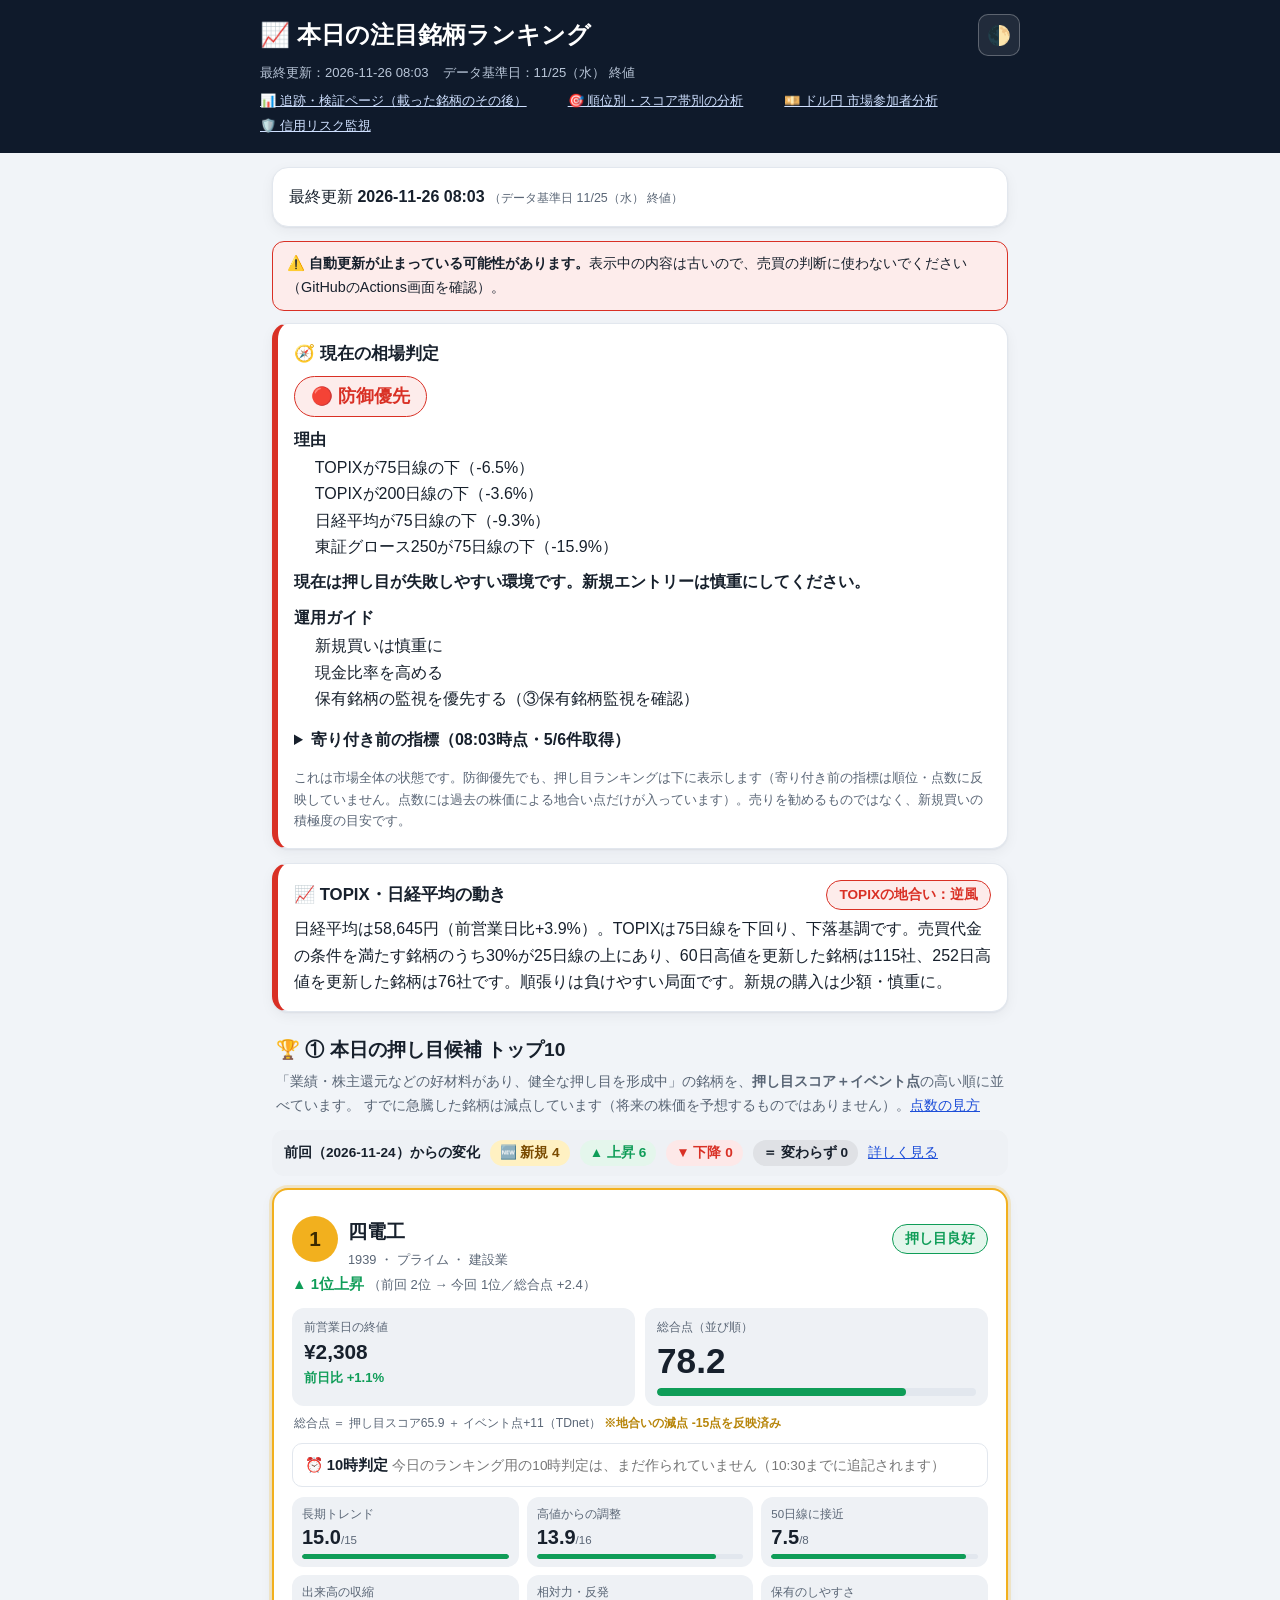
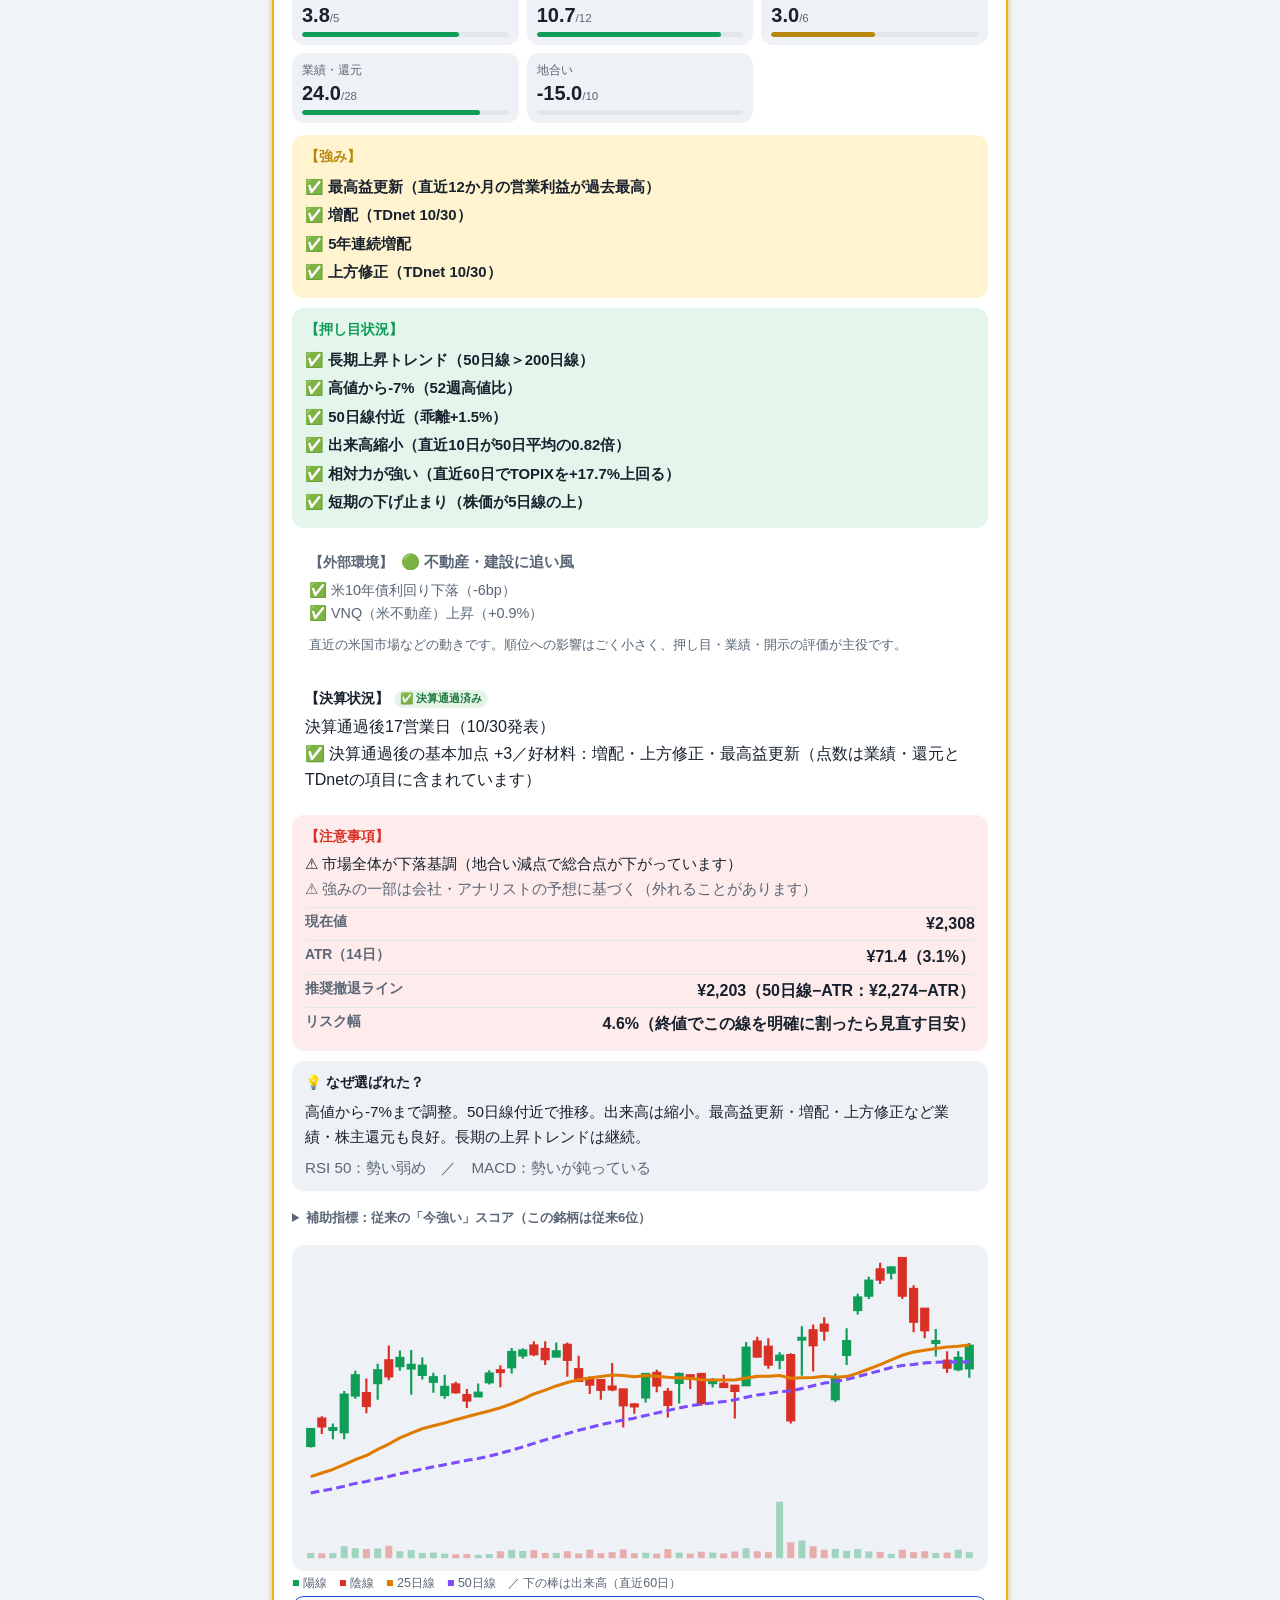
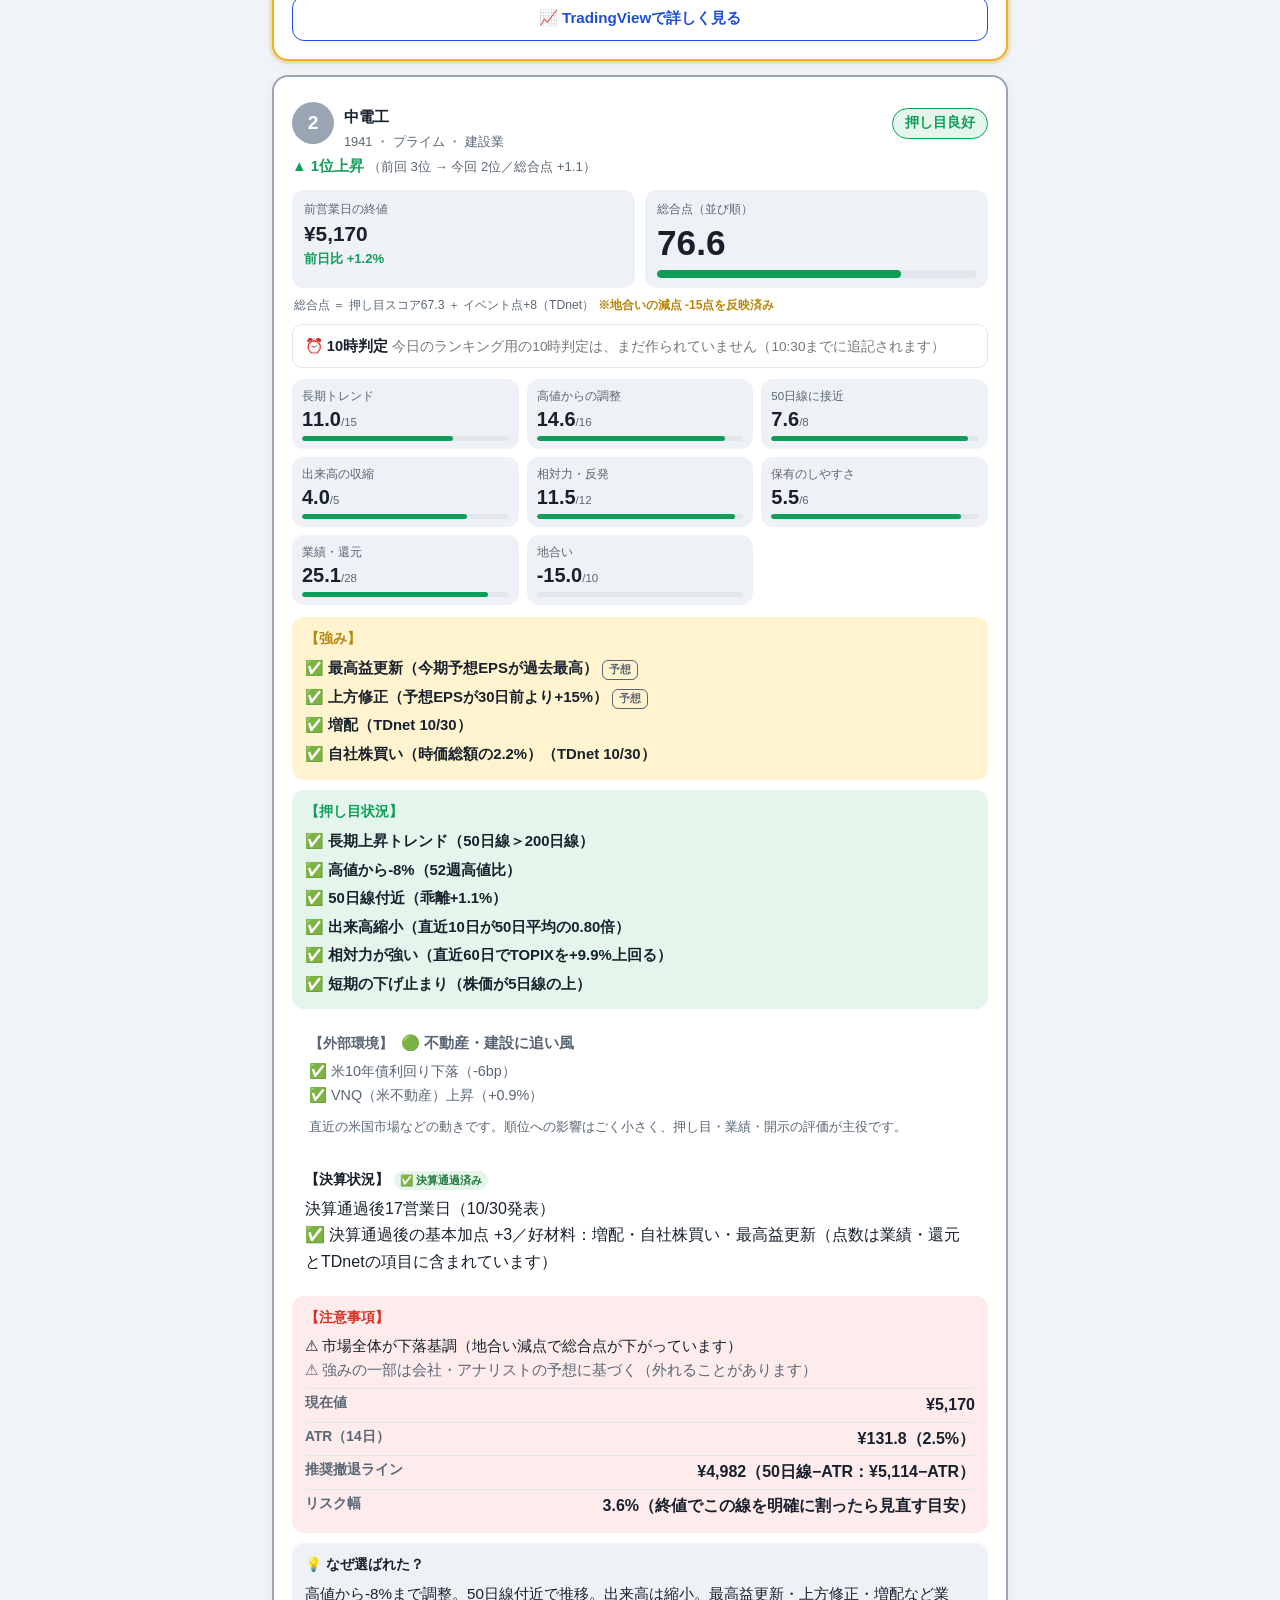
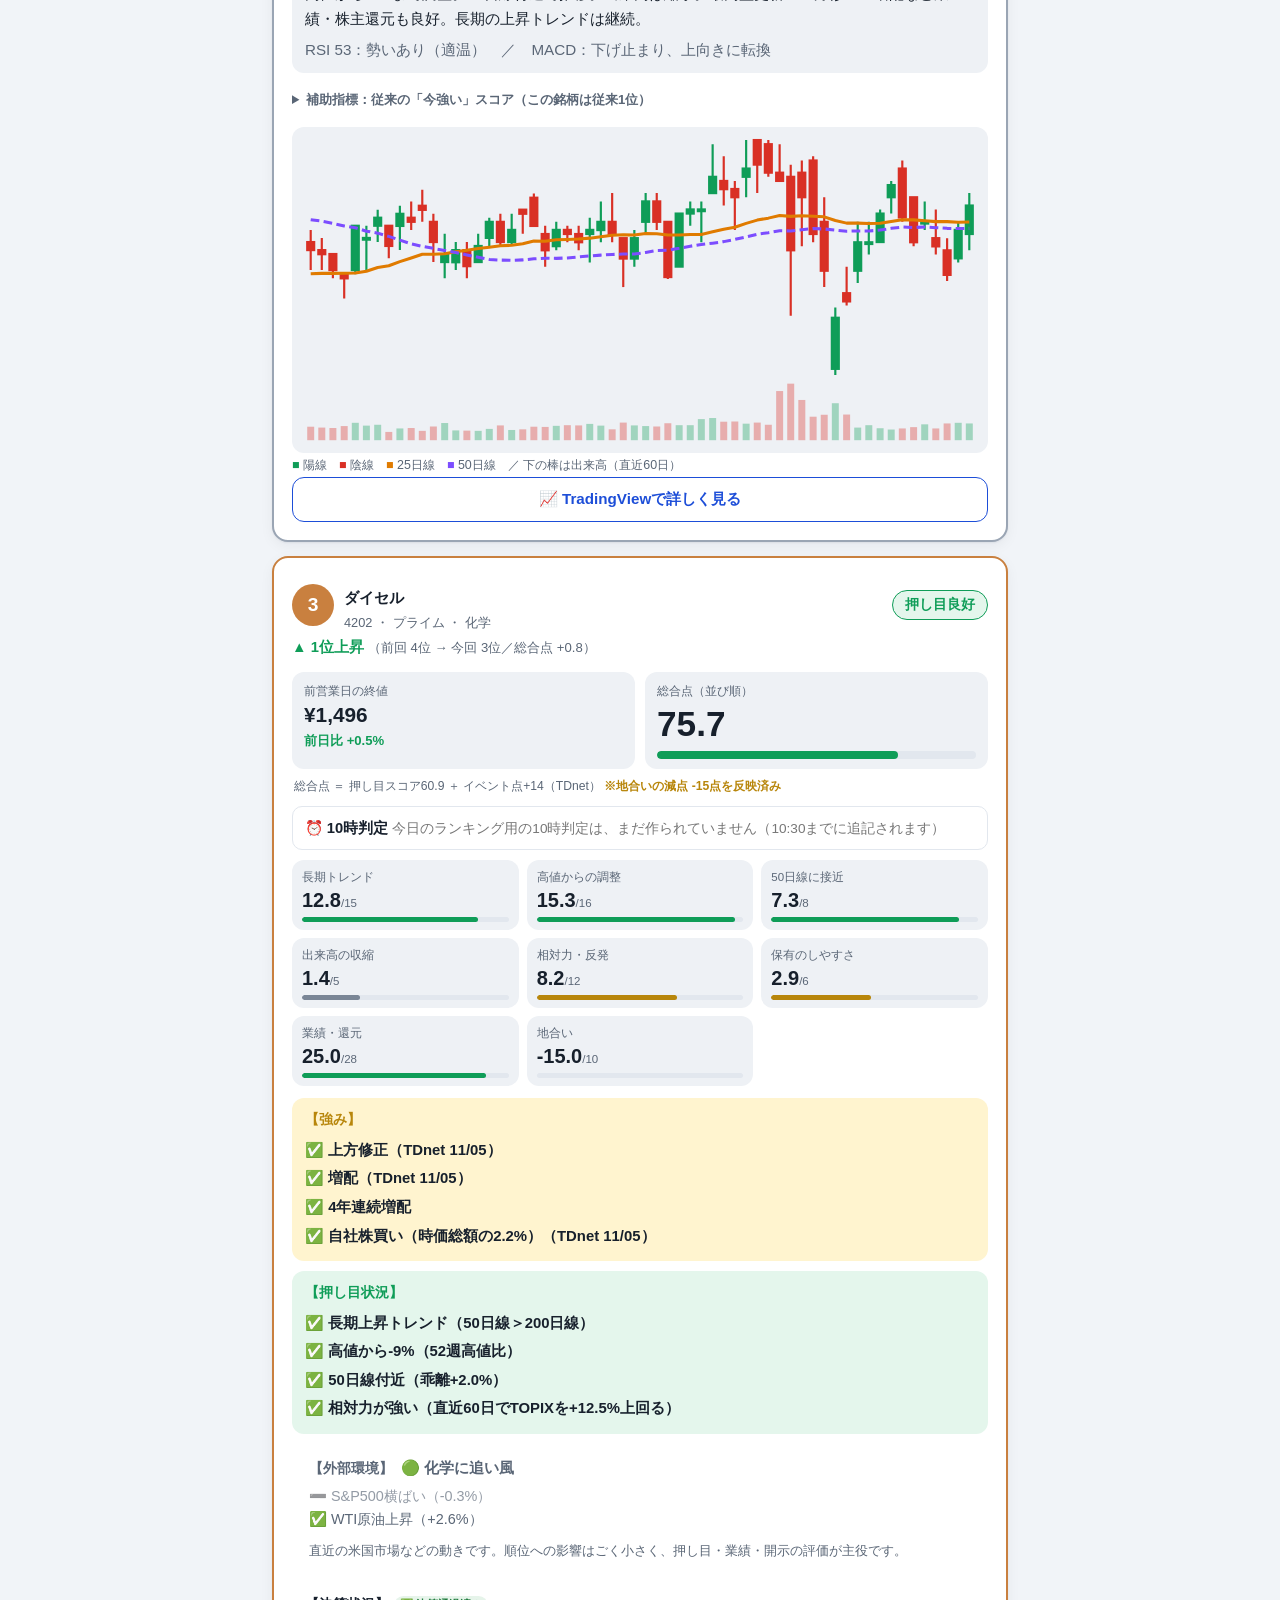
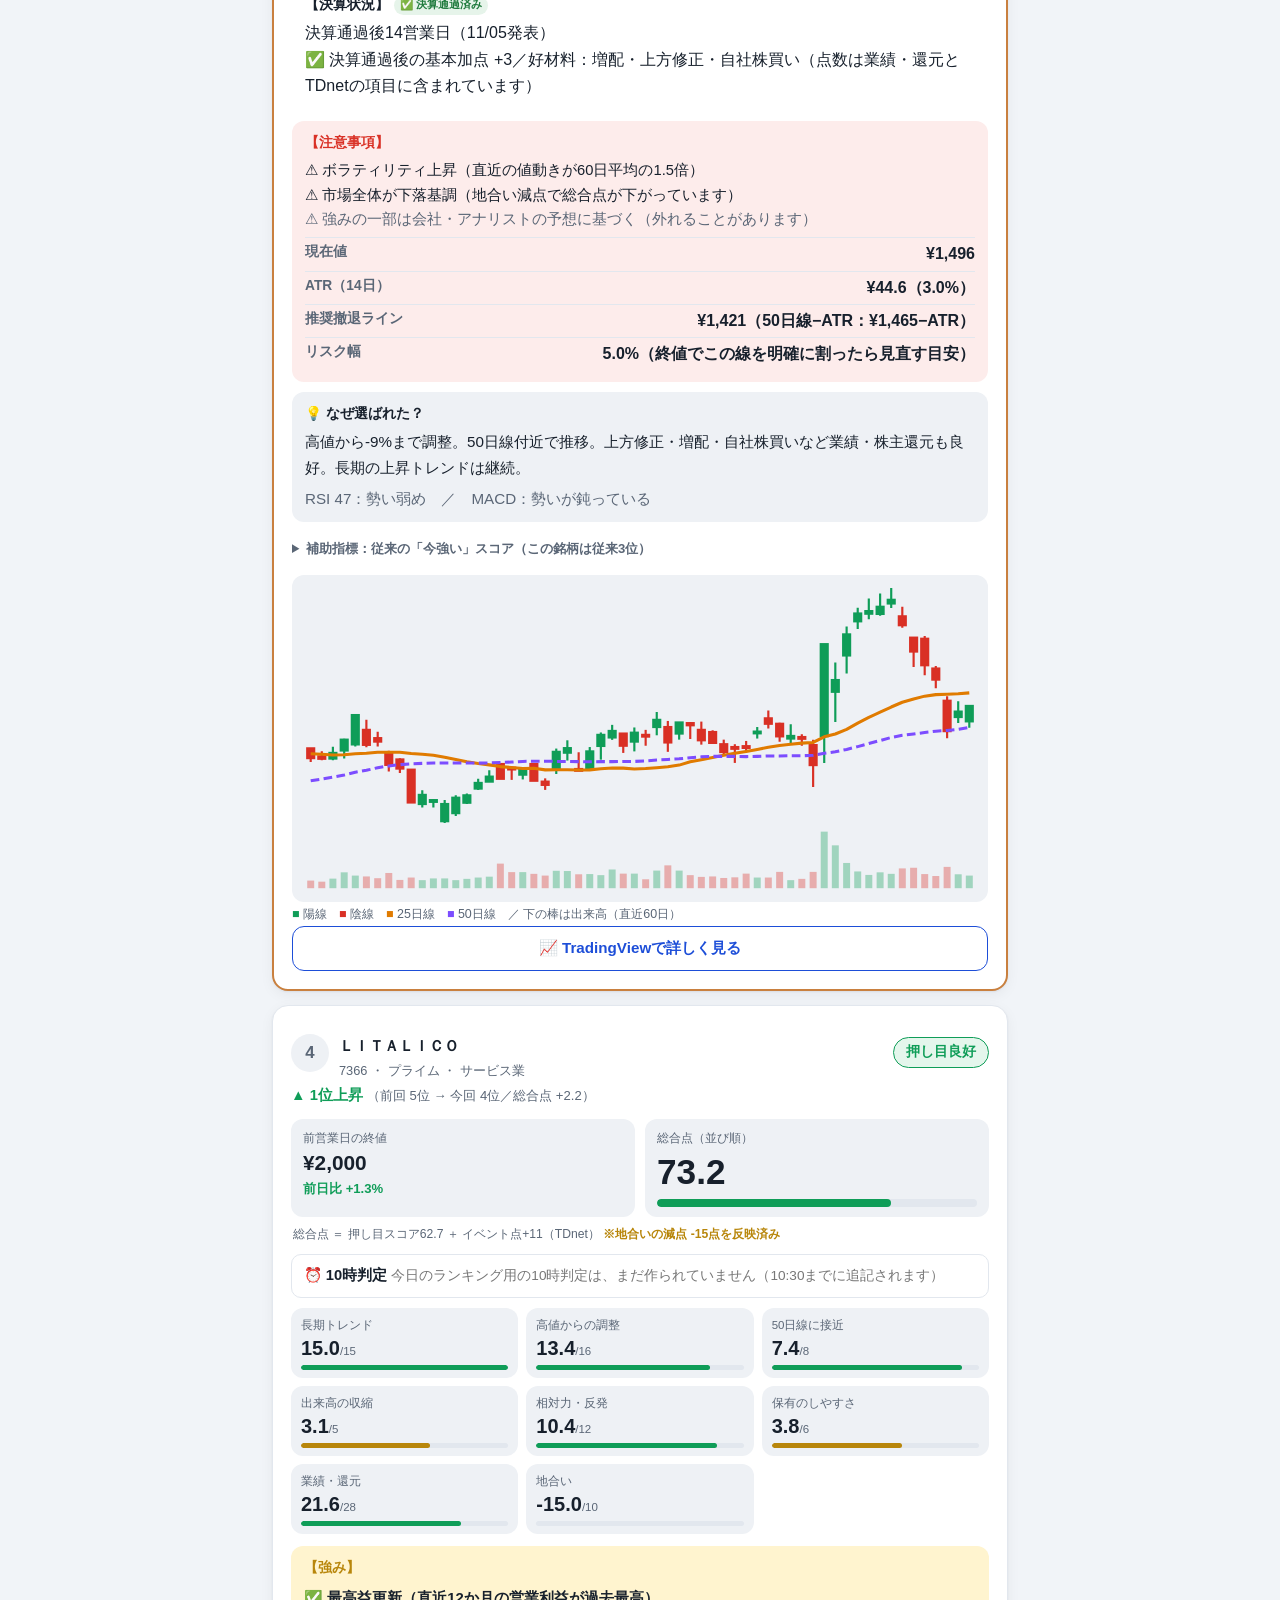
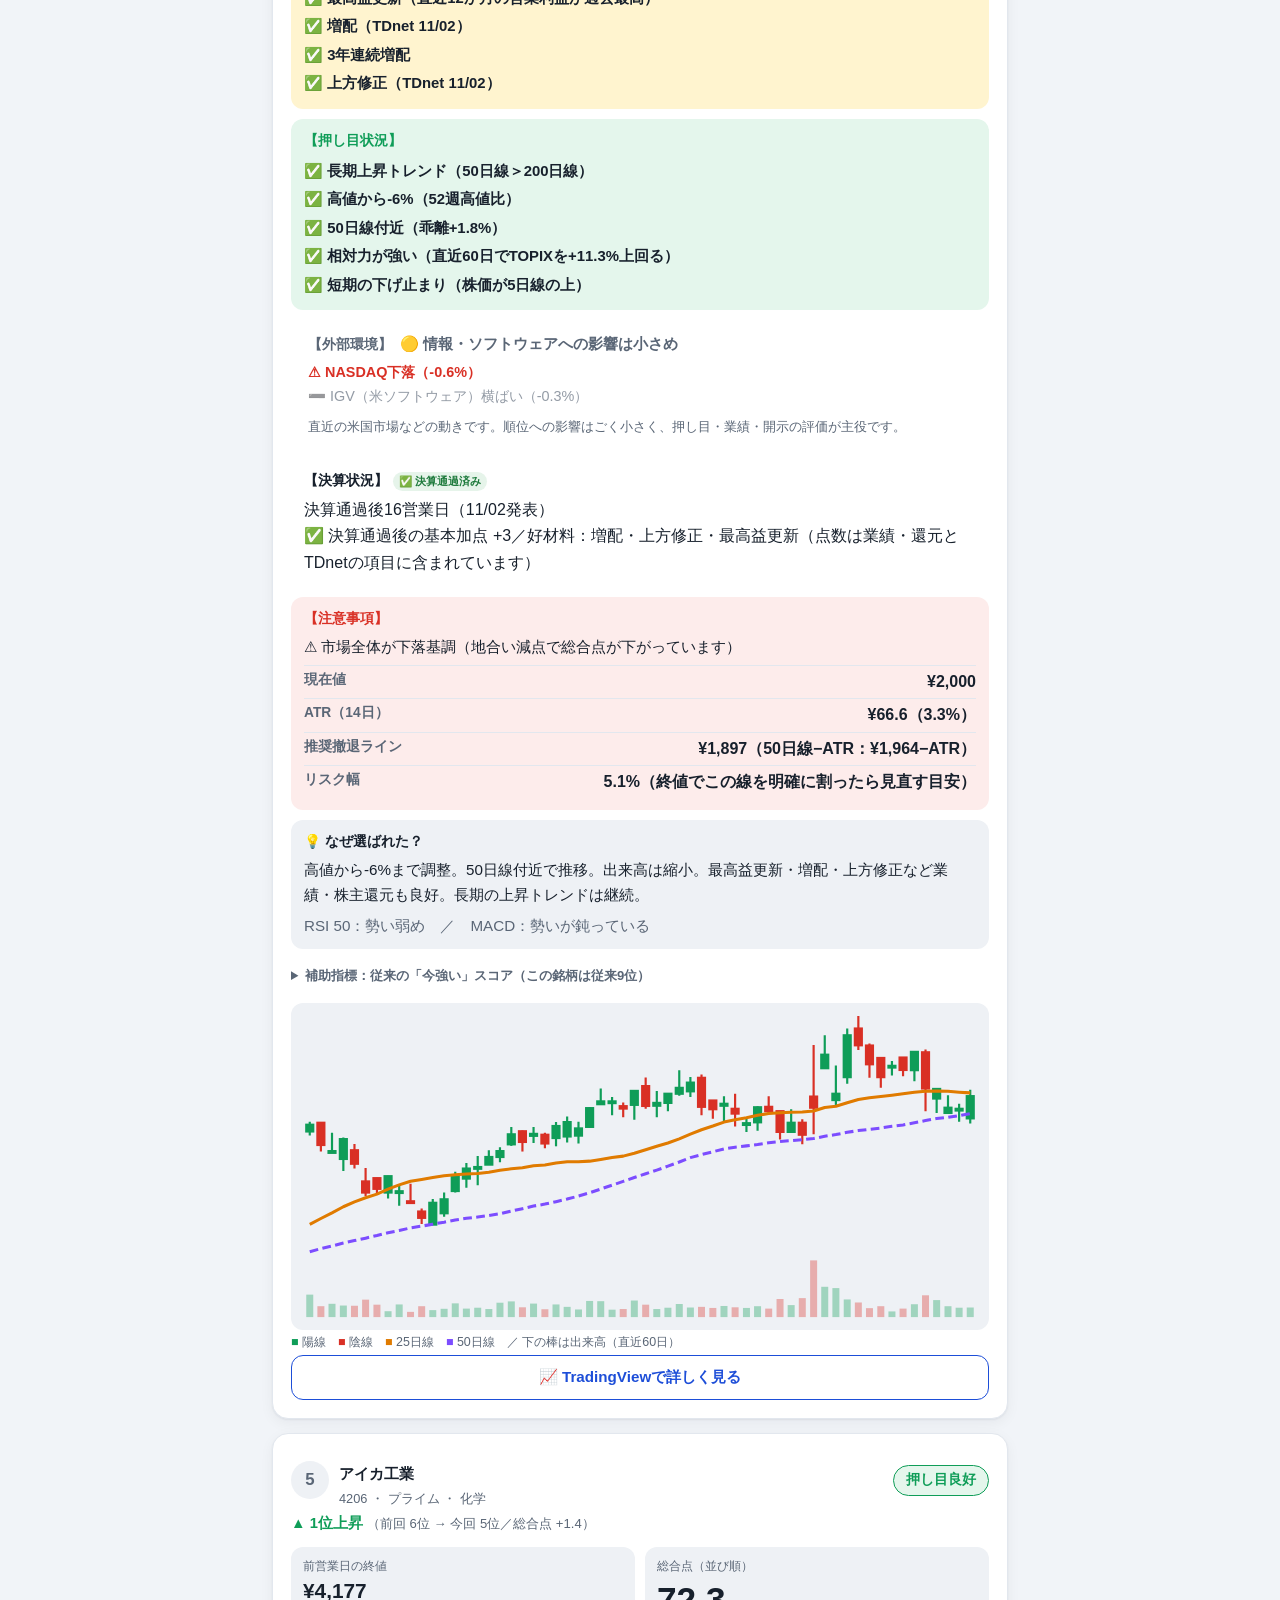
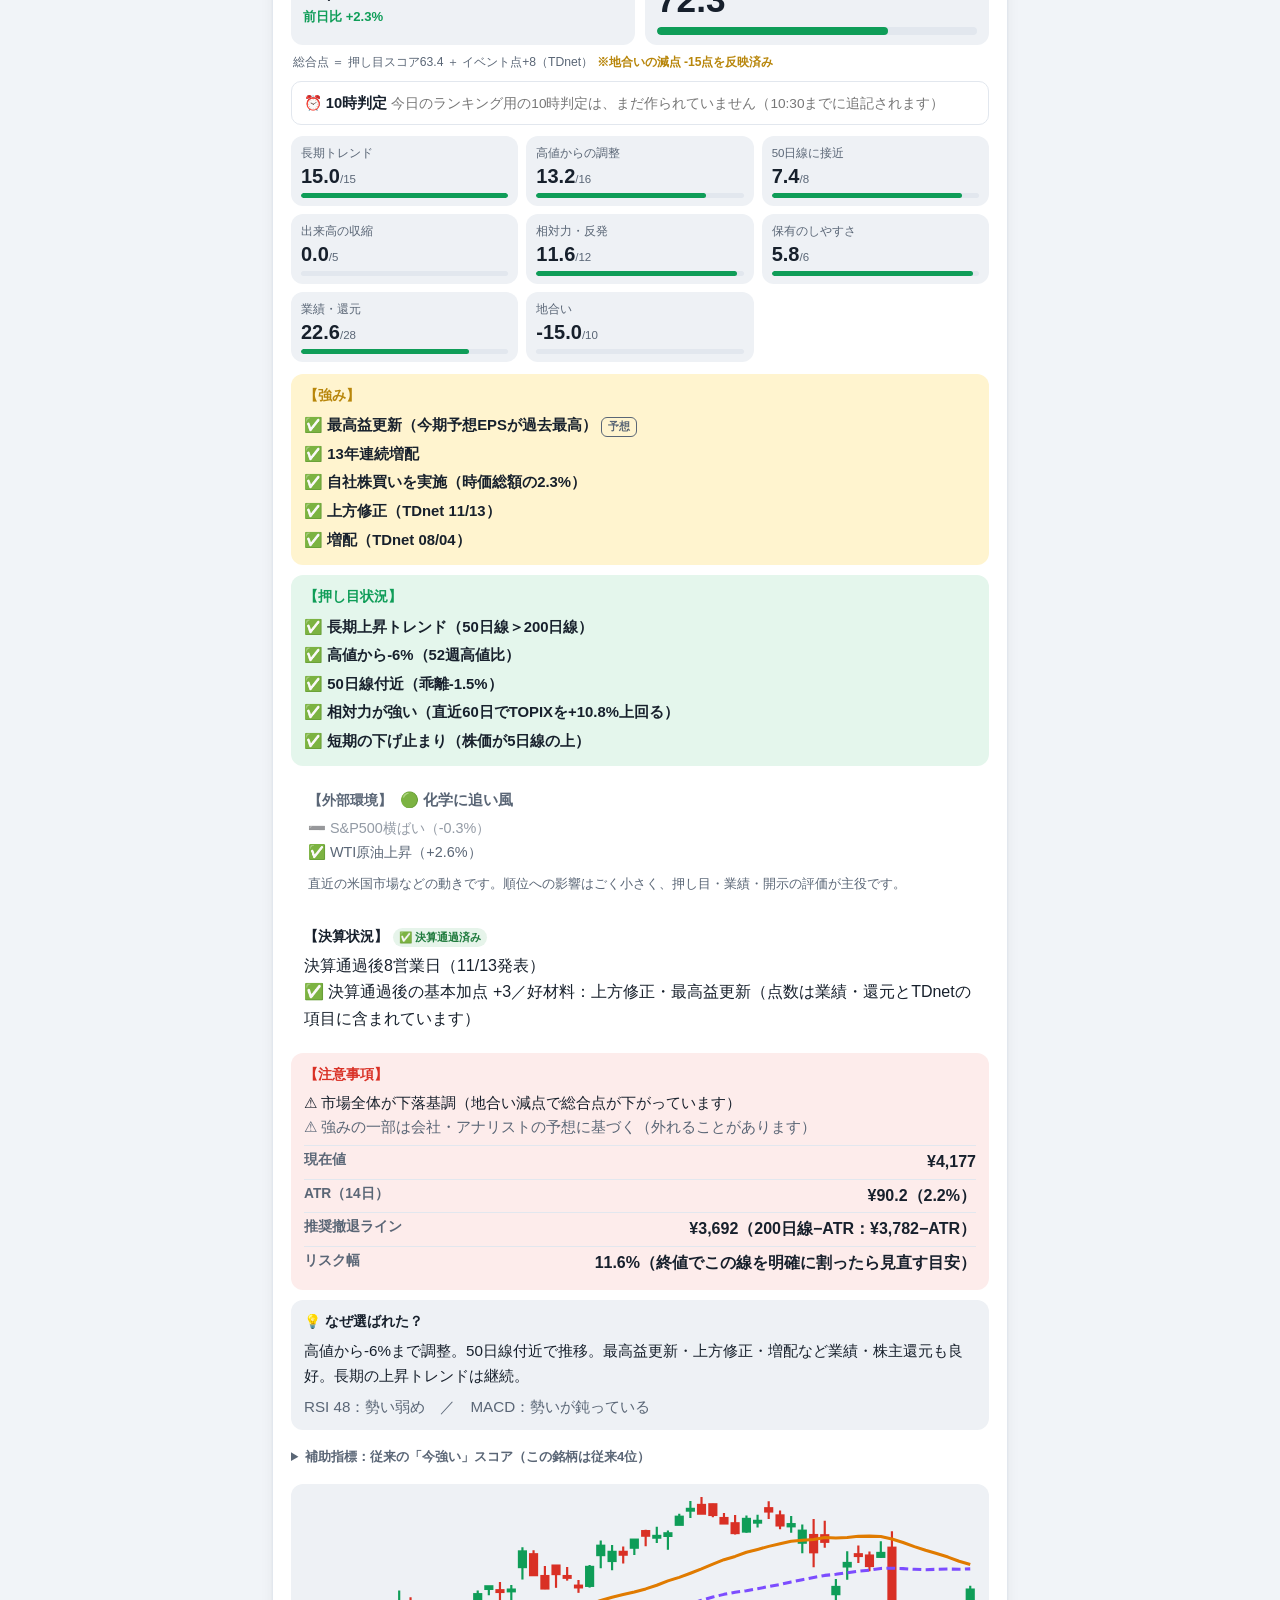
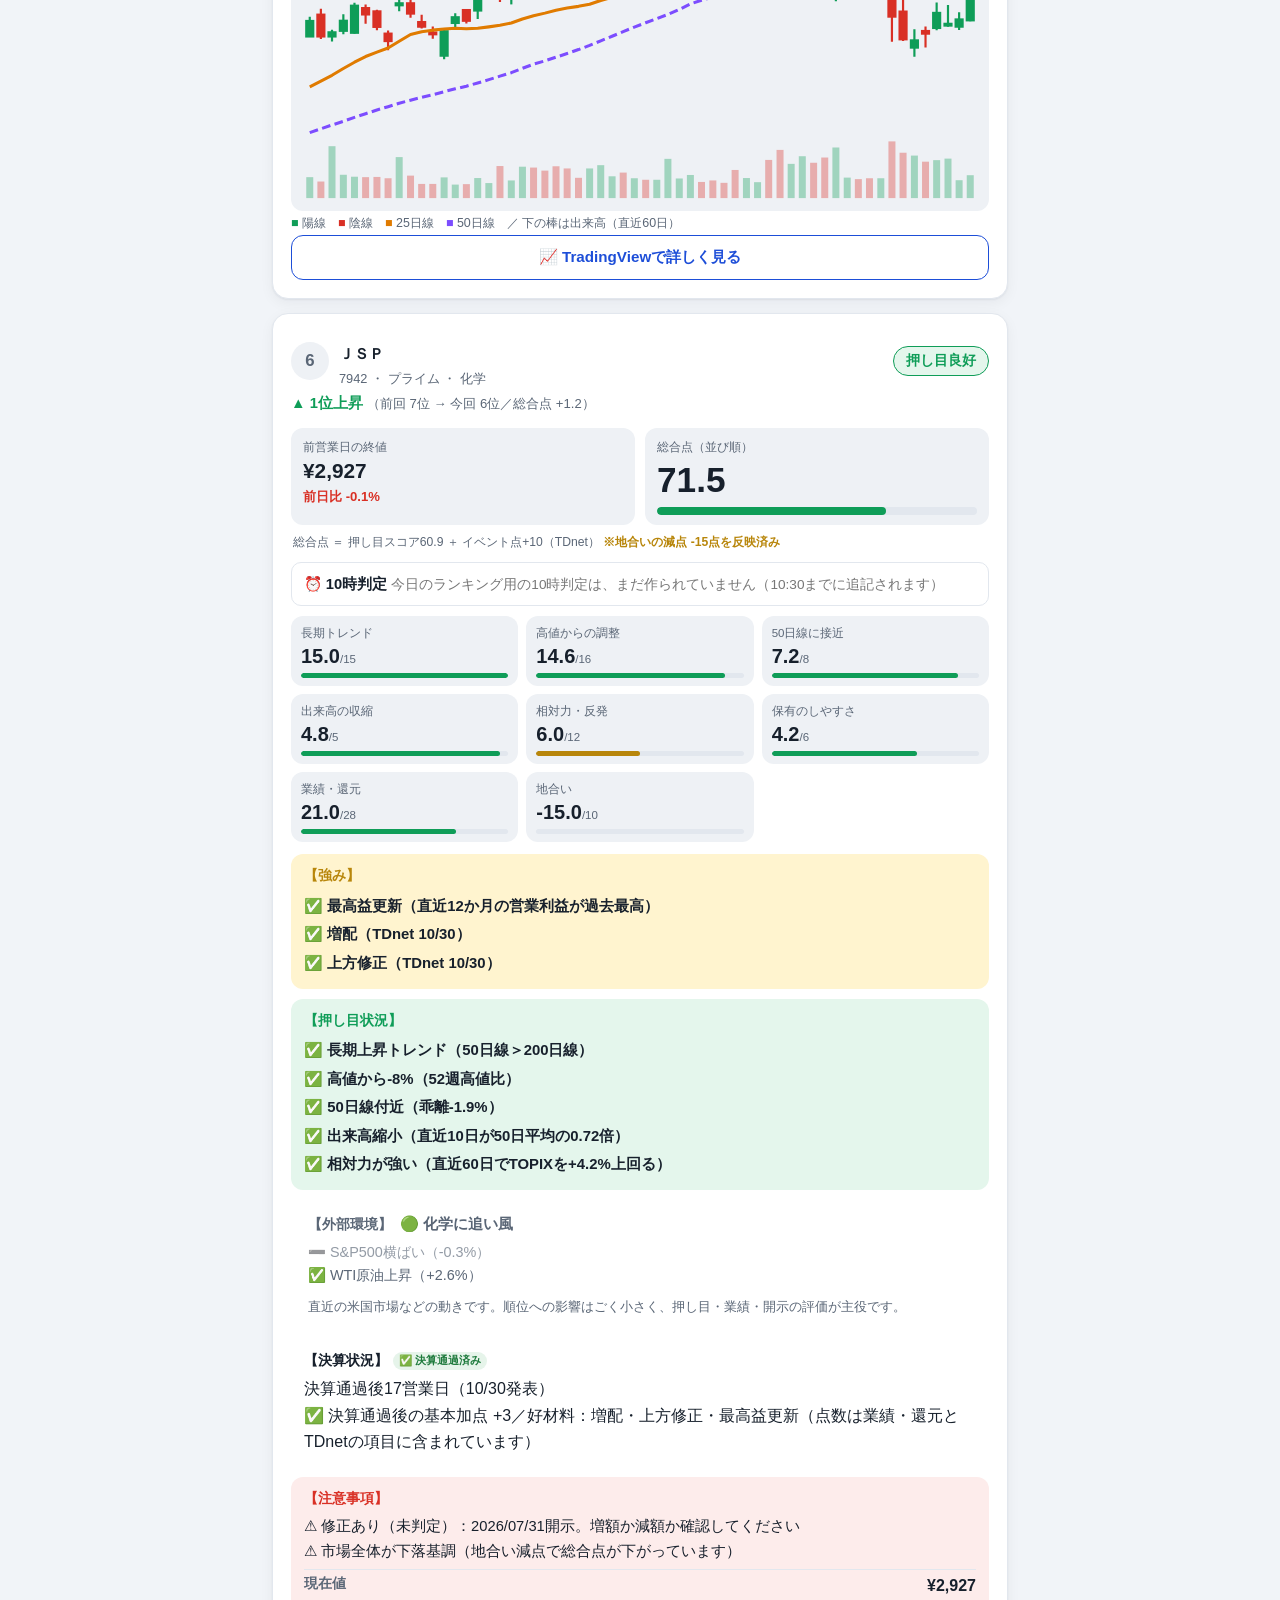
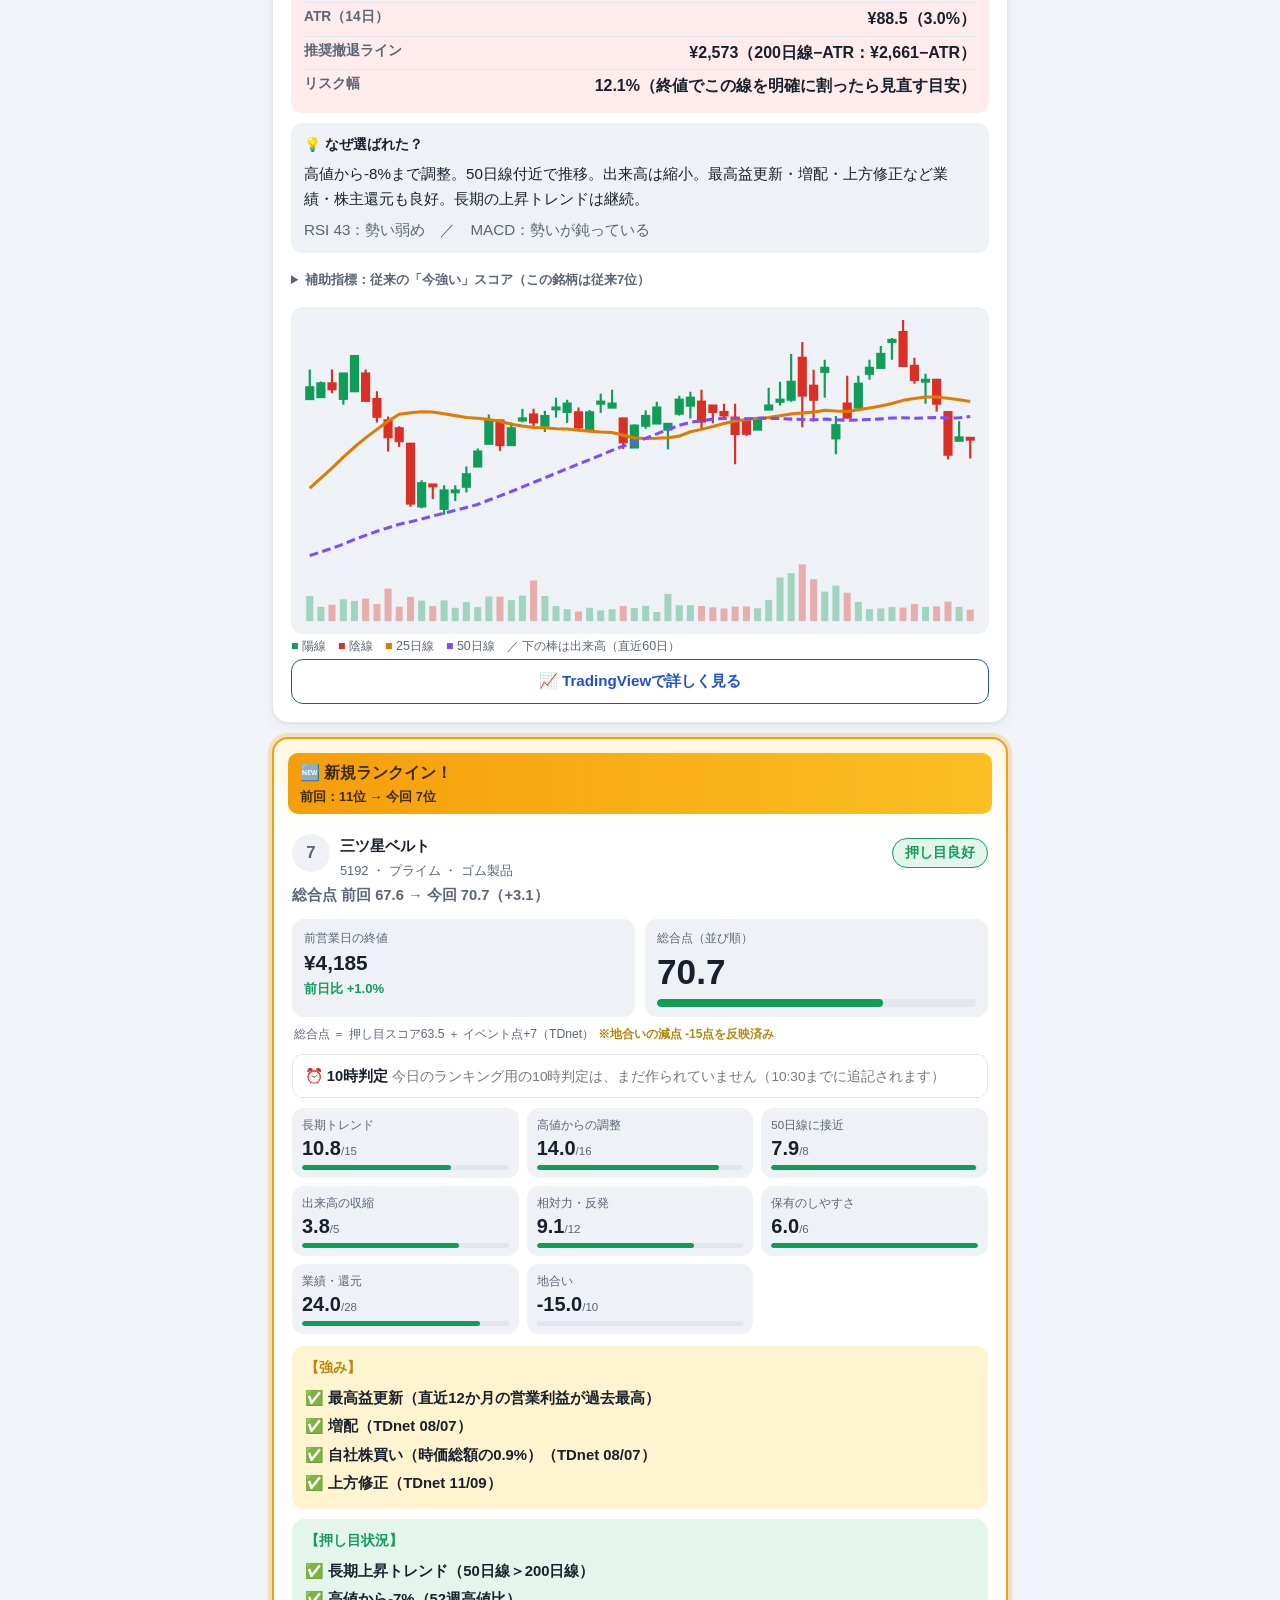
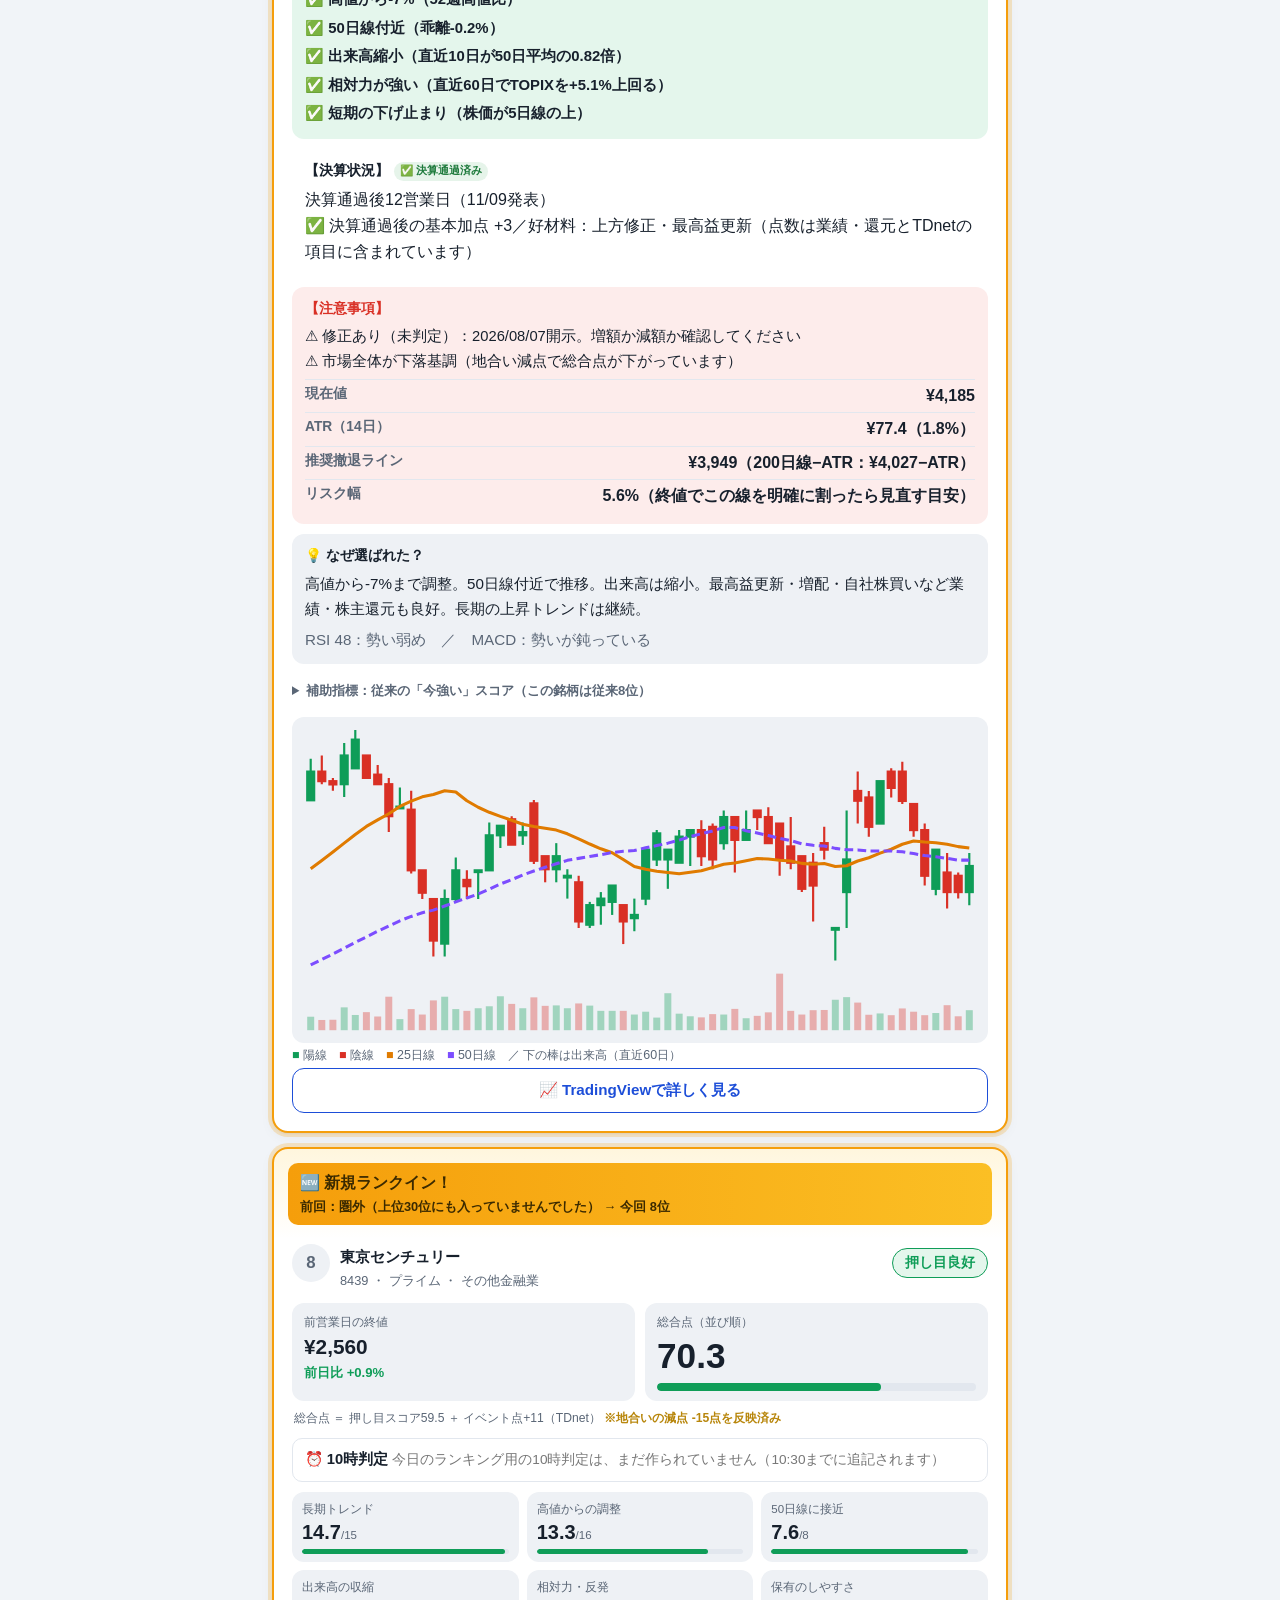
==== commit 980cf391: "daily update 2026-11-26" ====
--- a/docs/index.html
+++ b/docs/index.html
@@ -6,7 +6,7 @@
 <meta name="color-scheme" content="light dark">
 <meta name="theme-color" content="#0f1a2b">
 <meta name="robots" content="noindex">
-<title>本日の注目銘柄ランキング｜11/24（火）</title>
+<title>本日の注目銘柄ランキング｜11/25（水）</title>
 <link rel="stylesheet" href="style.css">
 <script>
 (function(){try{var t=localStorage.getItem('theme');if(t){document.documentElement.setAttribute('data-theme',t);}}catch(e){}})();
@@ -21,8 +21,8 @@
       <button id="themeBtn" class="icon-btn" type="button" aria-label="ライト／ダーク表示を切り替え">🌓</button>
     </div>
     <p class="meta">
-      <span>最終更新：2026-11-25 08:05</span>
-      <span>データ基準日：11/24（火） 終値</span>
+      <span>最終更新：2026-11-26 08:03</span>
+      <span>データ基準日：11/25（水） 終値</span>
     </p>
     <p class="meta"><a class="back" href="tracking.html">📊 追跡・検証ページ（載った銘柄のその後）</a>　<a class="back" href="analysis.html">🎯 順位別・スコア帯別の分析</a>　<a class="back" href="fx/">💴 ドル円 市場参加者分析</a>　<a class="back" href="negative/">🛡️ 信用リスク監視</a></p>
   </div>
@@ -34,8 +34,8 @@
   <!-- 最終更新 -->
   <section class="card refresh" id="refresh">
     <div class="rf-row">
-      <div><span class="rf-label">最終更新</span> <b class="rf-time">2026-11-25 08:05</b>
-        <small>（データ基準日 11/24（火） 終値）</small></div>
+      <div><span class="rf-label">最終更新</span> <b class="rf-time">2026-11-26 08:03</b>
+        <small>（データ基準日 11/25（水） 終値）</small></div>
     </div>
   </section>
 
@@ -46,47 +46,44 @@
   <!-- 相場環境の判定 -->
   
   
-  
-  <div class="banner danger gap-warn" role="alert">⚠ <b>本日はギャップダウンリスクあり</b>
-    <span>（日経225先物 -2.7%／東証の前日引け比）。寄り付き直後は値動きが荒れやすいので、焦って新規で買わないでください。</span></div>
   
   <section class="card stance stance-defense" id="stance">
     <h2>🧭 現在の相場判定</h2>
     <p class="stance-main"><span class="pill bear">🔴 防御優先</span></p>
     <p class="stance-sub"><b>理由</b></p>
     <ul class="stance-reasons">
-      <li>TOPIXが75日線の下（-6.3%）</li><li>TOPIXが200日線の下（-3.3%）</li><li>日経平均が75日線の下（-12.8%）</li><li>東証グロース250が75日線の下（-13.9%）</li><li>寄り付き前：日経225先物 -2.7%（先物が大幅下落）</li>
+      <li>TOPIXが75日線の下（-6.5%）</li><li>TOPIXが200日線の下（-3.6%）</li><li>日経平均が75日線の下（-9.3%）</li><li>東証グロース250が75日線の下（-15.9%）</li>
     </ul>
     <p class="stance-msg">現在は押し目が失敗しやすい環境です。新規エントリーは慎重にしてください。</p>
     <p class="stance-sub"><b>運用ガイド</b></p>
-    <ul class="stance-guide"><li>新規買いは慎重に</li><li>現金比率を高める</li><li>保有銘柄の監視を優先する（③保有銘柄監視を確認）</li><li>寄り付き直後は値動きが荒れやすいため、焦って新規で買わない</li></ul>
-    
-    
-    
-    
-    <details class="pm-table" open>
-      <summary>寄り付き前の指標（08:05時点・5/6件取得）</summary>
+    <ul class="stance-guide"><li>新規買いは慎重に</li><li>現金比率を高める</li><li>保有銘柄の監視を優先する（③保有銘柄監視を確認）</li></ul>
+    
+    
+    
+    
+    <details class="pm-table">
+      <summary>寄り付き前の指標（08:03時点・5/6件取得）</summary>
       <div class="table-wrap"><table>
         <thead><tr><th>指標</th><th>変化</th><th>見立て</th></tr></thead>
-        <tbody><tr class="pm-weak">
+        <tbody><tr class="pm-neutral">
           <th scope="row">日経225先物<small>重視</small></th>
-          <td>-2.72%</td>
-          <td>弱い</td></tr><tr class="pm-stale">
+          <td>+0.32%</td>
+          <td>中立</td></tr><tr class="pm-stale">
           <th scope="row">TOPIX先物<small>重視</small></th>
           <td>—</td>
-          <td>古い（判定に使わず）<small>最後の値が11/20 05:30で古い</small></td></tr><tr class="pm-neutral">
+          <td>古い（判定に使わず）<small>最後の値が11/25 08:45で古い</small></td></tr><tr class="pm-neutral">
           <th scope="row">ドル円</th>
-          <td>-0.02%</td>
+          <td>-0.14%</td>
           <td>中立</td></tr><tr class="pm-neutral">
           <th scope="row">S&amp;P500</th>
-          <td>-0.50%</td>
+          <td>-0.25%</td>
           <td>中立</td></tr><tr class="pm-neutral">
           <th scope="row">NASDAQ</th>
-          <td>-1.48%</td>
-          <td>中立</td></tr><tr class="pm-weak">
+          <td>-0.62%</td>
+          <td>中立</td></tr><tr class="pm-neutral">
           <th scope="row">SOX指数</th>
-          <td>-7.88%</td>
-          <td>弱い</td></tr></tbody>
+          <td>-0.65%</td>
+          <td>中立</td></tr></tbody>
       </table></div>
       <p class="hint">先物・ドル円は東証の前営業日の引け（15:30）から今朝まで、米国の指数は直近の取引日の前日比です。先物を重視して判定に反映しますが、<b>個別銘柄の順位・点数は変えていません</b>。</p>
     </details>
@@ -100,7 +97,7 @@
       <h2>📈 TOPIX・日経平均の動き</h2>
       <span class="pill bear">TOPIXの地合い：逆風</span>
     </div>
-    <p>日経平均は56,437円（前営業日比-5.1%）。TOPIXは75日線を下回り、下落基調です。売買代金の条件を満たす銘柄のうち21%が25日線の上にあり、60日高値を更新した銘柄は29社、252日高値を更新した銘柄は24社です。順張りは負けやすい局面です。新規の購入は少額・慎重に。</p>
+    <p>日経平均は58,645円（前営業日比+3.9%）。TOPIXは75日線を下回り、下落基調です。売買代金の条件を満たす銘柄のうち30%が25日線の上にあり、60日高値を更新した銘柄は115社、252日高値を更新した銘柄は76社です。順張りは負けやすい局面です。新規の購入は少額・慎重に。</p>
   </section>
 
   <!-- ランキング -->
@@ -111,80 +108,83 @@
 
   
   <div class="chg-summary" aria-label="前回からのランキング変化">
-    <b>前回（2026-11-20）からの変化</b>
-    <span class="cs new">🆕 新規 3</span>
-    <span class="cs up">▲ 上昇 1</span>
-    <span class="cs down">▼ 下降 4</span>
-    <span class="cs same">＝ 変わらず 2</span>
+    <b>前回（2026-11-24）からの変化</b>
+    <span class="cs new">🆕 新規 4</span>
+    <span class="cs up">▲ 上昇 6</span>
+    <span class="cs down">▼ 下降 0</span>
+    <span class="cs same">＝ 変わらず 0</span>
     <a href="#movers">詳しく見る</a>
   </div>
   
 
-  <section class="e10-strip" id="e10Strip" data-ranking-date="2026-11-24" hidden></section>
-
-  
-  
-  <article class="card stock top top1 is-new" id="rank-1">
-    
-    <div class="new-banner">🆕 新規ランクイン！<span>前回：圏外（上位30位にも入っていませんでした） → 今回 1位</span></div>
+  <section class="e10-strip" id="e10Strip" data-ranking-date="2026-11-25" hidden></section>
+
+  
+  
+  <article class="card stock top top1" id="rank-1">
     
     <header class="stock-head">
       <div class="rank r1">1</div>
       <div class="ident">
-        <h3>信越ポリマー</h3>
-        <p class="sub">7970 ・ プライム ・ 化学</p>
+        <h3>四電工</h3>
+        <p class="sub">1939 ・ プライム ・ 建設業</p>
       </div>
       <span class="pill bull" title="">押し目良好</span>
     </header>
+    
+    <p class="rank-move up">
+      ▲ 1位上昇
+      <span>（前回 2位 → 今回 1位／総合点 +2.4）</span>
+    </p>
     
 
     <div class="kpis">
       <div class="kpi">
         <span class="k">前営業日の終値</span>
-        <span class="v">¥2,289</span>
-        <span class="chg up">前日比 +2.8%</span>
+        <span class="v">¥2,308</span>
+        <span class="chg up">前日比 +1.1%</span>
       </div>
       <div class="kpi score-kpi">
         <span class="k">総合点（並び順）</span>
-        <span class="v big">78.7</span>
-        <span class="bar"><i class="bull" style="width: 78.7%"></i></span>
-      </div>
-    </div>
-    <p class="formula">総合点 ＝ 押し目スコア66.3 ＋ イベント点+12（TDnet）
+        <span class="v big">78.2</span>
+        <span class="bar"><i class="bull" style="width: 78.2%"></i></span>
+      </div>
+    </div>
+    <p class="formula">総合点 ＝ 押し目スコア65.9 ＋ イベント点+11（TDnet）
       
       <b>※地合いの減点 -15点を反映済み</b></p>
     
-    <div class="e10" data-code="7970"><span class="e10-title">⏰ 10時判定</span> <span class="e10-body e10-wait">10:30までに自動で追記されます（順位は変わりません）</span></div>
+    <div class="e10" data-code="1939"><span class="e10-title">⏰ 10時判定</span> <span class="e10-body e10-wait">10:30までに自動で追記されます（順位は変わりません）</span></div>
 
     <div class="scores" aria-label="押し目スコアの内訳">
       
       
-      <div class="sc"><span class="k">長期トレンド</span><span class="n">13.3<small>/15</small></span>
+      <div class="sc"><span class="k">長期トレンド</span><span class="n">15.0<small>/15</small></span>
+        <span class="bar mini"><i class="bull" style="width: 100%"></i></span></div>
+      
+      
+      <div class="sc"><span class="k">高値からの調整</span><span class="n">13.9<small>/16</small></span>
+        <span class="bar mini"><i class="bull" style="width: 87%"></i></span></div>
+      
+      
+      <div class="sc"><span class="k">50日線に接近</span><span class="n">7.5<small>/8</small></span>
+        <span class="bar mini"><i class="bull" style="width: 94%"></i></span></div>
+      
+      
+      <div class="sc"><span class="k">出来高の収縮</span><span class="n">3.8<small>/5</small></span>
+        <span class="bar mini"><i class="bull" style="width: 76%"></i></span></div>
+      
+      
+      <div class="sc"><span class="k">相対力・反発</span><span class="n">10.7<small>/12</small></span>
         <span class="bar mini"><i class="bull" style="width: 89%"></i></span></div>
       
       
-      <div class="sc"><span class="k">高値からの調整</span><span class="n">15.7<small>/16</small></span>
-        <span class="bar mini"><i class="bull" style="width: 98%"></i></span></div>
-      
-      
-      <div class="sc"><span class="k">50日線に接近</span><span class="n">6.8<small>/8</small></span>
-        <span class="bar mini"><i class="bull" style="width: 85%"></i></span></div>
-      
-      
-      <div class="sc"><span class="k">出来高の収縮</span><span class="n">4.9<small>/5</small></span>
-        <span class="bar mini"><i class="bull" style="width: 98%"></i></span></div>
-      
-      
-      <div class="sc"><span class="k">相対力・反発</span><span class="n">7.7<small>/12</small></span>
-        <span class="bar mini"><i class="mild" style="width: 64%"></i></span></div>
-      
-      
-      <div class="sc"><span class="k">保有のしやすさ</span><span class="n">1.9<small>/6</small></span>
-        <span class="bar mini"><i class="neutral" style="width: 32%"></i></span></div>
-      
-      
-      <div class="sc"><span class="k">業績・還元</span><span class="n">28.0<small>/28</small></span>
-        <span class="bar mini"><i class="bull" style="width: 100%"></i></span></div>
+      <div class="sc"><span class="k">保有のしやすさ</span><span class="n">3.0<small>/6</small></span>
+        <span class="bar mini"><i class="mild" style="width: 50%"></i></span></div>
+      
+      
+      <div class="sc"><span class="k">業績・還元</span><span class="n">24.0<small>/28</small></span>
+        <span class="bar mini"><i class="bull" style="width: 86%"></i></span></div>
       
       
       <div class="sc"><span class="k">地合い</span><span class="n">-15.0<small>/10</small></span>
@@ -196,15 +196,13 @@
       <h4>【強み】</h4>
       <ul>
         
-        <li>✅ 最高益更新（今期予想EPSが過去最高） <span class="badge">予想</span></li>
-        
-        <li>✅ 上方修正（TDnet 10/26）</li>
-        
-        <li>✅ 増配（TDnet 10/26）</li>
-        
-        <li>✅ 10年連続増配</li>
-        
-        <li>✅ 自社株買い（時価総額の0.6%）（TDnet 10/26）</li>
+        <li>✅ 最高益更新（直近12か月の営業利益が過去最高）</li>
+        
+        <li>✅ 増配（TDnet 10/30）</li>
+        
+        <li>✅ 5年連続増配</li>
+        
+        <li>✅ 上方修正（TDnet 10/30）</li>
         
       </ul>
     </section>
@@ -212,16 +210,16 @@
     <section class="block pullback">
       <h4>【押し目状況】</h4>
       <ul>
-        <li>✅ 長期上昇トレンド（50日線＞200日線）</li><li>✅ 高値から-10%（52週高値比）</li><li>✅ 50日線付近（乖離-2.7%）</li><li>✅ 出来高縮小（直近10日が50日平均の0.71倍）</li><li>✅ 相対力が強い（直近60日でTOPIXを+10.5%上回る）</li>
-      </ul>
-    </section>
-
-    
-    <section class="block lead lead-flat">
-      <h4>【外部環境】<span class="lead-head">🟡 化学への影響は小さめ</span></h4>
-      
-      <ul>
-        <li class="ld-bad">⚠ S&amp;P500下落（-0.5%）</li><li class="ld-good">✅ WTI原油上昇（+1.9%）</li>
+        <li>✅ 長期上昇トレンド（50日線＞200日線）</li><li>✅ 高値から-7%（52週高値比）</li><li>✅ 50日線付近（乖離+1.5%）</li><li>✅ 出来高縮小（直近10日が50日平均の0.82倍）</li><li>✅ 相対力が強い（直近60日でTOPIXを+17.7%上回る）</li><li>✅ 短期の下げ止まり（株価が5日線の上）</li>
+      </ul>
+    </section>
+
+    
+    <section class="block lead lead-good">
+      <h4>【外部環境】<span class="lead-head">🟢 不動産・建設に追い風</span></h4>
+      
+      <ul>
+        <li class="ld-good">✅ 米10年債利回り下落（-6bp）</li><li class="ld-good">✅ VNQ（米不動産）上昇（+0.9%）</li>
       </ul>
       <p class="hint">直近の米国市場などの動きです。順位への影響はごく小さく、押し目・業績・開示の評価が主役です。</p>
       
@@ -231,198 +229,42 @@
     <section class="block earn earn-passed">
       <h4>【決算状況】<span class="earn-badge ok">✅ 決算通過済み</span></h4>
       <ul>
-        <li>決算通過後20営業日（10/26発表）</li>
-        
-        <li>✅ 決算通過後の基本加点 +3／好材料：増配・上方修正・自社株買い・最高益更新（点数は業績・還元とTDnetの項目に含まれています）</li>
+        <li>決算通過後17営業日（10/30発表）</li>
+        
+        <li>✅ 決算通過後の基本加点 +3／好材料：増配・上方修正・最高益更新（点数は業績・還元とTDnetの項目に含まれています）</li>
       </ul>
     </section>
 
     <section class="block risk">
       <h4>【注意事項】</h4>
       <ul>
-        <li class="lv-mid">⚠ ボラティリティ上昇（直近の値動きが60日平均の1.5倍）</li><li class="lv-mid">⚠ 市場全体が下落基調（地合い減点で総合点が下がっています）</li><li class="lv-low">⚠ 強みの一部は会社・アナリストの予想に基づく（外れることがあります）</li>
+        <li class="lv-mid">⚠ 市場全体が下落基調（地合い減点で総合点が下がっています）</li><li class="lv-low">⚠ 強みの一部は会社・アナリストの予想に基づく（外れることがあります）</li>
       </ul>
       
       <table class="stoptbl" aria-label="ATRベースの撤退ライン">
-        <tr><th>現在値</th><td>¥2,289</td></tr>
-        <tr><th>ATR（14日）</th><td>¥96.7（4.2%）</td></tr>
-        <tr><th>推奨撤退ライン</th><td><b>¥2,116</b>（200日線−ATR：¥2,212−ATR）</td></tr>
-        <tr><th>リスク幅</th><td><b>7.6%</b>（終値でこの線を明確に割ったら見直す目安）</td></tr>
+        <tr><th>現在値</th><td>¥2,308</td></tr>
+        <tr><th>ATR（14日）</th><td>¥71.4（3.1%）</td></tr>
+        <tr><th>推奨撤退ライン</th><td><b>¥2,203</b>（50日線−ATR：¥2,274−ATR）</td></tr>
+        <tr><th>リスク幅</th><td><b>4.6%</b>（終値でこの線を明確に割ったら見直す目安）</td></tr>
       </table>
       
     </section>
 
     <section class="block easy">
       <h4>💡 なぜ選ばれた？</h4>
-      <p>高値から-10%まで調整。50日線付近で推移。出来高は縮小。最高益更新・上方修正・増配など業績・株主還元も良好。長期の上昇トレンドは継続。</p>
-      <p class="indicators">RSI 45：勢い弱め　／　MACD：勢いが鈍っている</p>
+      <p>高値から-7%まで調整。50日線付近で推移。出来高は縮小。最高益更新・増配・上方修正など業績・株主還元も良好。長期の上昇トレンドは継続。</p>
+      <p class="indicators">RSI 50：勢い弱め　／　MACD：勢いが鈍っている</p>
     </section>
 
     <details class="legacy">
-      <summary>補助指標：従来の「今強い」スコア（この銘柄は従来1位）</summary>
-      <p class="hint">総合点48（基本26＋イベント22）／ 期待値点43
-        ／ トレンド5・需給4・業績15・市場2
-        。値が高いほど「いま勢いがある」状態で、押し目の良さとは別の指標です。</p>
-    </details>
-
-    <div class="chart">
-      <svg viewBox="0 0 320 150" class="candle" role="img" aria-label="直近60日のローソク足と25日・50日移動平均線"><line class="dn" x1="8.6" x2="8.6" y1="91.3" y2="98.1"/><rect class="dn" x="7.0" y="91.5" width="3.2" height="2.8"/><rect class="vol dn" x="7.0" y="142.6" width="3.2" height="1.4"/><line class="up" x1="13.7" x2="13.7" y1="91.0" y2="97.0"/><rect class="up" x="12.1" y="91.9" width="3.2" height="1.7"/><rect class="vol up" x="12.1" y="142.9" width="3.2" height="1.1"/><line class="dn" x1="18.8" x2="18.8" y1="83.7" y2="93.2"/><rect class="dn" x="17.2" y="87.4" width="3.2" height="4.3"/><rect class="vol dn" x="17.2" y="142.6" width="3.2" height="1.4"/><line class="dn" x1="24.0" x2="24.0" y1="87.2" y2="96.4"/><rect class="dn" x="22.4" y="91.0" width="3.2" height="4.7"/><rect class="vol dn" x="22.4" y="141.7" width="3.2" height="2.3"/><line class="up" x1="29.1" x2="29.1" y1="89.7" y2="101.3"/><rect class="up" x="27.5" y="91.7" width="3.2" height="8.2"/><rect class="vol up" x="27.5" y="141.9" width="3.2" height="2.1"/><line class="up" x1="34.2" x2="34.2" y1="87.6" y2="101.1"/><rect class="up" x="32.6" y="88.2" width="3.2" height="8.6"/><rect class="vol up" x="32.6" y="142.4" width="3.2" height="1.6"/><line class="dn" x1="39.4" x2="39.4" y1="94.7" y2="102.2"/><rect class="dn" x="37.8" y="99.0" width="3.2" height="3.2"/><rect class="vol dn" x="37.8" y="142.4" width="3.2" height="1.6"/><line class="dn" x1="44.5" x2="44.5" y1="96.2" y2="101.8"/><rect class="dn" x="42.9" y="97.3" width="3.2" height="1.9"/><rect class="vol dn" x="42.9" y="142.4" width="3.2" height="1.6"/><line class="dn" x1="49.6" x2="49.6" y1="99.6" y2="104.3"/><rect class="dn" x="48.0" y="100.7" width="3.2" height="0.8"/><rect class="vol dn" x="48.0" y="142.3" width="3.2" height="1.7"/><line class="up" x1="54.8" x2="54.8" y1="94.9" y2="102.0"/><rect class="up" x="53.2" y="96.0" width="3.2" height="4.1"/><rect class="vol up" x="53.2" y="142.6" width="3.2" height="1.4"/><line class="dn" x1="59.9" x2="59.9" y1="98.8" y2="111.9"/><rect class="dn" x="58.3" y="100.5" width="3.2" height="11.4"/><rect class="vol dn" x="58.3" y="142.7" width="3.2" height="1.3"/><line class="up" x1="65.0" x2="65.0" y1="102.6" y2="114.0"/><rect class="up" x="63.4" y="104.1" width="3.2" height="7.7"/><rect class="vol up" x="63.4" y="142.9" width="3.2" height="1.1"/><line class="up" x1="70.2" x2="70.2" y1="100.0" y2="110.6"/><rect class="up" x="68.6" y="101.1" width="3.2" height="9.0"/><rect class="vol up" x="68.6" y="142.6" width="3.2" height="1.4"/><line class="up" x1="75.3" x2="75.3" y1="100.9" y2="111.6"/><rect class="up" x="73.7" y="100.9" width="3.2" height="10.7"/><rect class="vol up" x="73.7" y="142.5" width="3.2" height="1.5"/><line class="up" x1="80.4" x2="80.4" y1="101.1" y2="110.6"/><rect class="up" x="78.8" y="104.3" width="3.2" height="6.2"/><rect class="vol up" x="78.8" y="142.7" width="3.2" height="1.3"/><line class="up" x1="85.6" x2="85.6" y1="101.1" y2="107.1"/><rect class="up" x="84.0" y="103.5" width="3.2" height="0.8"/><rect class="vol up" x="84.0" y="142.8" width="3.2" height="1.2"/><line class="up" x1="90.7" x2="90.7" y1="86.7" y2="102.8"/><rect class="up" x="89.1" y="87.6" width="3.2" height="13.5"/><rect class="vol up" x="89.1" y="142.6" width="3.2" height="1.4"/><line class="dn" x1="95.8" x2="95.8" y1="85.5" y2="91.5"/><rect class="dn" x="94.2" y="86.7" width="3.2" height="3.2"/><rect class="vol dn" x="94.2" y="142.8" width="3.2" height="1.2"/><line class="up" x1="101.0" x2="101.0" y1="83.1" y2="88.9"/><rect class="up" x="99.4" y="85.0" width="3.2" height="0.8"/><rect class="vol up" x="99.4" y="141.9" width="3.2" height="2.1"/><line class="up" x1="106.1" x2="106.1" y1="72.6" y2="82.9"/><rect class="up" x="104.5" y="73.2" width="3.2" height="6.9"/><rect class="vol up" x="104.5" y="142.0" width="3.2" height="2.0"/><line class="up" x1="111.2" x2="111.2" y1="66.8" y2="74.9"/><rect class="up" x="109.6" y="68.9" width="3.2" height="1.9"/><rect class="vol up" x="109.6" y="142.5" width="3.2" height="1.5"/><line class="dn" x1="116.4" x2="116.4" y1="62.9" y2="68.9"/><rect class="dn" x="114.8" y="64.6" width="3.2" height="0.9"/><rect class="vol dn" x="114.8" y="141.9" width="3.2" height="2.1"/><line class="up" x1="121.5" x2="121.5" y1="58.5" y2="65.7"/><rect class="up" x="119.9" y="60.0" width="3.2" height="4.8"/><rect class="vol up" x="119.9" y="141.9" width="3.2" height="2.1"/><line class="up" x1="126.6" x2="126.6" y1="47.4" y2="58.3"/><rect class="up" x="125.0" y="49.8" width="3.2" height="8.3"/><rect class="vol up" x="125.0" y="141.2" width="3.2" height="2.8"/><line class="up" x1="131.8" x2="131.8" y1="38.3" y2="50.7"/><rect class="up" x="130.2" y="38.9" width="3.2" height="11.1"/><rect class="vol up" x="130.2" y="141.7" width="3.2" height="2.3"/><line class="dn" x1="136.9" x2="136.9" y1="41.5" y2="53.7"/><rect class="dn" x="135.3" y="47.4" width="3.2" height="1.5"/><rect class="vol dn" x="135.3" y="142.5" width="3.2" height="1.5"/><line class="up" x1="142.0" x2="142.0" y1="33.2" y2="48.5"/><rect class="up" x="140.4" y="37.4" width="3.2" height="0.8"/><rect class="vol up" x="140.4" y="141.5" width="3.2" height="2.5"/><line class="up" x1="147.2" x2="147.2" y1="25.6" y2="41.3"/><rect class="up" x="145.6" y="25.6" width="3.2" height="11.3"/><rect class="vol up" x="145.6" y="141.5" width="3.2" height="2.5"/><line class="dn" x1="152.3" x2="152.3" y1="28.9" y2="39.8"/><rect class="dn" x="150.7" y="29.3" width="3.2" height="3.9"/><rect class="vol dn" x="150.7" y="141.4" width="3.2" height="2.6"/><line class="dn" x1="157.4" x2="157.4" y1="38.9" y2="46.1"/><rect class="dn" x="155.8" y="41.1" width="3.2" height="3.3"/><rect class="vol dn" x="155.8" y="141.8" width="3.2" height="2.2"/><line class="up" x1="162.6" x2="162.6" y1="27.6" y2="53.1"/><rect class="up" x="161.0" y="32.6" width="3.2" height="17.7"/><rect class="vol up" x="161.0" y="141.3" width="3.2" height="2.7"/><line class="up" x1="167.7" x2="167.7" y1="30.0" y2="43.0"/><rect class="up" x="166.1" y="32.2" width="3.2" height="0.8"/><rect class="vol up" x="166.1" y="141.8" width="3.2" height="2.2"/><line class="dn" x1="172.8" x2="172.8" y1="29.1" y2="39.3"/><rect class="dn" x="171.2" y="31.7" width="3.2" height="5.0"/><rect class="vol dn" x="171.2" y="142.5" width="3.2" height="1.5"/><line class="dn" x1="178.0" x2="178.0" y1="45.4" y2="58.1"/><rect class="dn" x="176.4" y="47.6" width="3.2" height="2.0"/><rect class="vol dn" x="176.4" y="138.5" width="3.2" height="5.5"/><line class="dn" x1="183.1" x2="183.1" y1="43.9" y2="56.1"/><rect class="dn" x="181.5" y="43.9" width="3.2" height="11.3"/><rect class="vol dn" x="181.5" y="142.1" width="3.2" height="1.9"/><line class="up" x1="188.2" x2="188.2" y1="53.7" y2="65.3"/><rect class="up" x="186.6" y="56.8" width="3.2" height="5.4"/><rect class="vol up" x="186.6" y="142.0" width="3.2" height="2.0"/><line class="dn" x1="193.4" x2="193.4" y1="56.1" y2="75.1"/><rect class="dn" x="191.8" y="56.1" width="3.2" height="16.8"/><rect class="vol dn" x="191.8" y="142.5" width="3.2" height="1.5"/><line class="up" x1="198.5" x2="198.5" y1="67.7" y2="74.9"/><rect class="up" x="196.9" y="70.9" width="3.2" height="0.9"/><rect class="vol up" x="196.9" y="141.9" width="3.2" height="2.1"/><line class="dn" x1="203.6" x2="203.6" y1="70.1" y2="88.2"/><rect class="dn" x="202.0" y="70.1" width="3.2" height="15.9"/><rect class="vol dn" x="202.0" y="142.2" width="3.2" height="1.8"/><line class="up" x1="208.8" x2="208.8" y1="83.6" y2="101.5"/><rect class="up" x="207.2" y="83.6" width="3.2" height="8.9"/><rect class="vol up" x="207.2" y="141.3" width="3.2" height="2.7"/><line class="dn" x1="213.9" x2="213.9" y1="79.2" y2="89.5"/><rect class="dn" x="212.3" y="81.8" width="3.2" height="4.1"/><rect class="vol dn" x="212.3" y="137.9" width="3.2" height="6.1"/><line class="up" x1="219.0" x2="219.0" y1="11.0" y2="50.2"/><rect class="up" x="217.4" y="27.4" width="3.2" height="17.7"/><rect class="vol up" x="217.4" y="118.0" width="3.2" height="26.0"/><line class="dn" x1="224.2" x2="224.2" y1="17.8" y2="38.7"/><rect class="dn" x="222.6" y="19.7" width="3.2" height="3.9"/><rect class="vol dn" x="222.6" y="136.1" width="3.2" height="7.9"/><line class="up" x1="229.3" x2="229.3" y1="14.5" y2="29.5"/><rect class="up" x="227.7" y="16.5" width="3.2" height="3.3"/><rect class="vol up" x="227.7" y="136.4" width="3.2" height="7.6"/><line class="dn" x1="234.4" x2="234.4" y1="6.0" y2="26.0"/><rect class="dn" x="232.8" y="19.9" width="3.2" height="0.8"/><rect class="vol dn" x="232.8" y="138.0" width="3.2" height="6.0"/><line class="dn" x1="239.6" x2="239.6" y1="17.8" y2="30.4"/><rect class="dn" x="238.0" y="23.4" width="3.2" height="4.1"/><rect class="vol dn" x="238.0" y="139.9" width="3.2" height="4.1"/><line class="dn" x1="244.7" x2="244.7" y1="24.7" y2="57.7"/><rect class="dn" x="243.1" y="25.2" width="3.2" height="19.4"/><rect class="vol dn" x="243.1" y="137.7" width="3.2" height="6.3"/><line class="dn" x1="249.8" x2="249.8" y1="33.2" y2="64.0"/><rect class="dn" x="248.2" y="37.4" width="3.2" height="19.4"/><rect class="vol dn" x="248.2" y="139.3" width="3.2" height="4.7"/><line class="up" x1="255.0" x2="255.0" y1="82.7" y2="104.3"/><rect class="up" x="253.4" y="85.1" width="3.2" height="9.2"/><rect class="vol up" x="253.4" y="139.1" width="3.2" height="4.9"/><line class="up" x1="260.1" x2="260.1" y1="59.8" y2="81.2"/><rect class="up" x="258.5" y="71.2" width="3.2" height="9.2"/><rect class="vol up" x="258.5" y="141.0" width="3.2" height="3.0"/><line class="dn" x1="265.2" x2="265.2" y1="53.1" y2="61.6"/><rect class="dn" x="263.6" y="56.1" width="3.2" height="2.2"/><rect class="vol dn" x="263.6" y="140.9" width="3.2" height="3.1"/><line class="up" x1="270.4" x2="270.4" y1="40.9" y2="63.1"/><rect class="up" x="268.8" y="40.9" width="3.2" height="19.2"/><rect class="vol up" x="268.8" y="141.2" width="3.2" height="2.8"/><line class="dn" x1="275.5" x2="275.5" y1="22.8" y2="40.0"/><rect class="dn" x="273.9" y="34.1" width="3.2" height="4.6"/><rect class="vol dn" x="273.9" y="141.7" width="3.2" height="2.3"/><line class="dn" x1="280.6" x2="280.6" y1="30.6" y2="43.3"/><rect class="dn" x="279.0" y="32.8" width="3.2" height="10.5"/><rect class="vol dn" x="279.0" y="141.9" width="3.2" height="2.1"/><line class="dn" x1="285.8" x2="285.8" y1="44.8" y2="64.4"/><rect class="dn" x="284.2" y="45.0" width="3.2" height="19.4"/><rect class="vol dn" x="284.2" y="142.2" width="3.2" height="1.8"/><line class="up" x1="290.9" x2="290.9" y1="58.7" y2="73.8"/><rect class="up" x="289.3" y="59.8" width="3.2" height="8.3"/><rect class="vol up" x="289.3" y="142.2" width="3.2" height="1.8"/><line class="up" x1="296.0" x2="296.0" y1="45.2" y2="61.1"/><rect class="up" x="294.4" y="47.6" width="3.2" height="3.5"/><rect class="vol up" x="294.4" y="141.0" width="3.2" height="3.0"/><line class="dn" x1="301.2" x2="301.2" y1="44.1" y2="55.7"/><rect class="dn" x="299.6" y="48.1" width="3.2" height="2.2"/><rect class="vol dn" x="299.6" y="142.1" width="3.2" height="1.9"/><line class="dn" x1="306.3" x2="306.3" y1="65.3" y2="88.8"/><rect class="dn" x="304.7" y="67.2" width="3.2" height="20.9"/><rect class="vol dn" x="304.7" y="141.6" width="3.2" height="2.4"/><line class="dn" x1="311.4" x2="311.4" y1="63.3" y2="76.0"/><rect class="dn" x="309.8" y="74.2" width="3.2" height="0.8"/><rect class="vol dn" x="309.8" y="142.6" width="3.2" height="1.4"/><polyline class="ma25" points="8.6,86.2 13.7,88.0 18.8,90.1 24.0,92.2 29.1,92.3 34.2,92.3 39.4,91.9 44.5,91.1 49.6,90.2 54.8,89.5 59.9,89.6 65.0,89.9 70.2,90.8 75.3,91.8 80.4,92.5 85.6,93.2 90.7,93.4 95.8,93.9 101.0,94.4 106.1,94.6 111.2,94.4 116.4,93.1 121.5,91.7 126.6,90.0 131.8,87.9 136.9,86.1 142.0,83.9 147.2,81.2 152.3,78.7 157.4,76.9 162.6,74.6 167.7,71.8 172.8,69.3 178.0,67.3 183.1,65.6 188.2,63.4 193.4,62.2 198.5,61.0 203.6,60.4 208.8,59.5 213.9,58.8 219.0,56.4 224.2,53.8 229.3,51.0 234.4,48.9 239.6,47.3 244.7,46.4 249.8,46.3 255.0,47.7 260.1,49.0 265.2,49.4 270.4,49.5 275.5,50.0 280.6,50.4 285.8,51.3 290.9,52.3 296.0,53.0 301.2,53.5 306.3,55.0 311.4,55.8"/><polyline class="ma75" points="8.6,72.1 13.7,72.4 18.8,72.7 24.0,73.0 29.1,73.4 34.2,73.6 39.4,74.3 44.5,74.7 49.6,75.1 54.8,75.7 59.9,76.9 65.0,77.8 70.2,78.7 75.3,80.1 80.4,81.4 85.6,82.7 90.7,83.6 95.8,84.4 101.0,84.8 106.1,85.1 111.2,85.5 116.4,85.9 121.5,86.1 126.6,86.5 131.8,86.4 136.9,86.1 142.0,85.9 147.2,85.7 152.3,85.5 157.4,84.6 162.6,83.5 167.7,81.9 172.8,80.2 178.0,78.7 183.1,77.6 188.2,76.5 193.4,76.1 198.5,75.9 203.6,76.1 208.8,76.0 213.9,76.0 219.0,74.9 224.2,73.9 229.3,72.7 234.4,71.8 239.6,70.8 244.7,69.8 249.8,69.0 255.0,68.9 260.1,68.4 265.2,67.7 270.4,66.7 275.5,65.6 280.6,64.6 285.8,64.1 290.9,63.5 296.0,62.4 301.2,61.4 306.3,61.1 311.4,60.7"/></svg>
-      <p class="legend"><span class="l-up">陽線</span><span class="l-dn">陰線</span><span class="l-ma25">25日線</span><span class="l-ma75">50日線</span>／ 下の棒は出来高（直近60日）</p>
-      <button class="btn" type="button" data-code="7970" onclick="toggleTV(this)">📈 TradingViewで詳しく見る</button>
-      <div class="tv" id="tv-7970" hidden>
-        <div id="tvc-7970" class="tv-box"></div>
-        <a class="tv-link" href="https://jp.tradingview.com/chart/?symbol=TSE%3A7970" target="_blank" rel="noopener">TradingViewで開く ↗</a>
-      </div>
-    </div>
-
-    
-  </article>
-  
-  
-  <article class="card stock top top2" id="rank-2">
-    
-    <header class="stock-head">
-      <div class="rank r2">2</div>
-      <div class="ident">
-        <h3>四電工</h3>
-        <p class="sub">1939 ・ プライム ・ 建設業</p>
-      </div>
-      <span class="pill bull" title="">押し目良好</span>
-    </header>
-    
-    <p class="rank-move down">
-      ▼ 1位下降
-      <span>（前回 1位 → 今回 2位／総合点 -0.1）</span>
-    </p>
-    
-
-    <div class="kpis">
-      <div class="kpi">
-        <span class="k">前営業日の終値</span>
-        <span class="v">¥2,282</span>
-        <span class="chg up">前日比 +0.9%</span>
-      </div>
-      <div class="kpi score-kpi">
-        <span class="k">総合点（並び順）</span>
-        <span class="v big">75.8</span>
-        <span class="bar"><i class="bull" style="width: 75.8%"></i></span>
-      </div>
-    </div>
-    <p class="formula">総合点 ＝ 押し目スコア64.0 ＋ イベント点+11（TDnet）
-      
-      <b>※地合いの減点 -15点を反映済み</b></p>
-    
-    <div class="e10" data-code="1939"><span class="e10-title">⏰ 10時判定</span> <span class="e10-body e10-wait">10:30までに自動で追記されます（順位は変わりません）</span></div>
-
-    <div class="scores" aria-label="押し目スコアの内訳">
-      
-      
-      <div class="sc"><span class="k">長期トレンド</span><span class="n">15.0<small>/15</small></span>
-        <span class="bar mini"><i class="bull" style="width: 100%"></i></span></div>
-      
-      
-      <div class="sc"><span class="k">高値からの調整</span><span class="n">14.6<small>/16</small></span>
-        <span class="bar mini"><i class="bull" style="width: 91%"></i></span></div>
-      
-      
-      <div class="sc"><span class="k">50日線に接近</span><span class="n">7.9<small>/8</small></span>
-        <span class="bar mini"><i class="bull" style="width: 99%"></i></span></div>
-      
-      
-      <div class="sc"><span class="k">出来高の収縮</span><span class="n">3.5<small>/5</small></span>
-        <span class="bar mini"><i class="bull" style="width: 70%"></i></span></div>
-      
-      
-      <div class="sc"><span class="k">相対力・反発</span><span class="n">8.1<small>/12</small></span>
-        <span class="bar mini"><i class="mild" style="width: 68%"></i></span></div>
-      
-      
-      <div class="sc"><span class="k">保有のしやすさ</span><span class="n">3.0<small>/6</small></span>
-        <span class="bar mini"><i class="mild" style="width: 50%"></i></span></div>
-      
-      
-      <div class="sc"><span class="k">業績・還元</span><span class="n">24.0<small>/28</small></span>
-        <span class="bar mini"><i class="bull" style="width: 86%"></i></span></div>
-      
-      
-      <div class="sc"><span class="k">地合い</span><span class="n">-15.0<small>/10</small></span>
-        <span class="bar mini"><i class="neutral" style="width: 0%"></i></span></div>
-      
-    </div>
-
-    <section class="block events">
-      <h4>【強み】</h4>
-      <ul>
-        
-        <li>✅ 最高益更新（直近12か月の営業利益が過去最高）</li>
-        
-        <li>✅ 増配（TDnet 10/30）</li>
-        
-        <li>✅ 5年連続増配</li>
-        
-        <li>✅ 上方修正（TDnet 10/30）</li>
-        
-      </ul>
-    </section>
-
-    <section class="block pullback">
-      <h4>【押し目状況】</h4>
-      <ul>
-        <li>✅ 長期上昇トレンド（50日線＞200日線）</li><li>✅ 高値から-8%（52週高値比）</li><li>✅ 50日線付近（乖離+0.4%）</li><li>✅ 相対力が強い（直近60日でTOPIXを+15.5%上回る）</li>
-      </ul>
-    </section>
-
-    
-    <section class="block lead lead-flat">
-      <h4>【外部環境】<span class="lead-head">🟡 不動産・建設への影響は小さめ</span></h4>
-      
-      <ul>
-        <li class="ld-flat">➖ 米10年債利回り横ばい（-1bp）</li><li class="ld-good">✅ VNQ（米不動産）上昇（+1.2%）</li>
-      </ul>
-      <p class="hint">直近の米国市場などの動きです。順位への影響はごく小さく、押し目・業績・開示の評価が主役です。</p>
-      
-    </section>
-    
-
-    <section class="block earn earn-passed">
-      <h4>【決算状況】<span class="earn-badge ok">✅ 決算通過済み</span></h4>
-      <ul>
-        <li>決算通過後16営業日（10/30発表）</li>
-        
-        <li>✅ 決算通過後の基本加点 +3／好材料：増配・上方修正・最高益更新（点数は業績・還元とTDnetの項目に含まれています）</li>
-      </ul>
-    </section>
-
-    <section class="block risk">
-      <h4>【注意事項】</h4>
-      <ul>
-        <li class="lv-mid">⚠ 市場全体が下落基調（地合い減点で総合点が下がっています）</li><li class="lv-low">⚠ 強みの一部は会社・アナリストの予想に基づく（外れることがあります）</li>
-      </ul>
-      
-      <table class="stoptbl" aria-label="ATRベースの撤退ライン">
-        <tr><th>現在値</th><td>¥2,282</td></tr>
-        <tr><th>ATR（14日）</th><td>¥71.2（3.1%）</td></tr>
-        <tr><th>推奨撤退ライン</th><td><b>¥2,202</b>（50日線−ATR：¥2,273−ATR）</td></tr>
-        <tr><th>リスク幅</th><td><b>3.5%</b>（終値でこの線を明確に割ったら見直す目安）</td></tr>
-      </table>
-      
-    </section>
-
-    <section class="block easy">
-      <h4>💡 なぜ選ばれた？</h4>
-      <p>高値から-8%まで調整。50日線付近で推移。出来高は縮小。最高益更新・増配・上方修正など業績・株主還元も良好。長期の上昇トレンドは継続。</p>
-      <p class="indicators">RSI 48：勢い弱め　／　MACD：勢いが鈍っている</p>
-    </section>
-
-    <details class="legacy">
-      <summary>補助指標：従来の「今強い」スコア（この銘柄は従来7位）</summary>
+      <summary>補助指標：従来の「今強い」スコア（この銘柄は従来6位）</summary>
       <p class="hint">総合点33（基本22＋イベント11）／ 期待値点29
         ／ トレンド5・需給0・業績15・市場2
         。値が高いほど「いま勢いがある」状態で、押し目の良さとは別の指標です。</p>
     </details>
 
     <div class="chart">
-      <svg viewBox="0 0 320 150" class="candle" role="img" aria-label="直近60日のローソク足と25日・50日移動平均線"><line class="dn" x1="8.6" x2="8.6" y1="86.3" y2="93.2"/><rect class="dn" x="7.0" y="89.2" width="3.2" height="2.5"/><rect class="vol dn" x="7.0" y="141.8" width="3.2" height="2.2"/><line class="up" x1="13.7" x2="13.7" y1="83.5" y2="92.3"/><rect class="up" x="12.1" y="84.0" width="3.2" height="7.7"/><rect class="vol up" x="12.1" y="141.6" width="3.2" height="2.4"/><line class="dn" x1="18.8" x2="18.8" y1="78.1" y2="86.3"/><rect class="dn" x="17.2" y="79.1" width="3.2" height="3.6"/><rect class="vol dn" x="17.2" y="141.8" width="3.2" height="2.2"/><line class="up" x1="24.0" x2="24.0" y1="81.4" y2="88.6"/><rect class="up" x="22.4" y="83.5" width="3.2" height="0.8"/><rect class="vol up" x="22.4" y="141.7" width="3.2" height="2.3"/><line class="up" x1="29.1" x2="29.1" y1="66.6" y2="88.6"/><rect class="up" x="27.5" y="68.3" width="3.2" height="17.2"/><rect class="vol up" x="27.5" y="138.5" width="3.2" height="5.5"/><line class="up" x1="34.2" x2="34.2" y1="57.4" y2="70.1"/><rect class="up" x="32.6" y="59.5" width="3.2" height="9.2"/><rect class="vol up" x="32.6" y="139.4" width="3.2" height="4.6"/><line class="dn" x1="39.4" x2="39.4" y1="60.9" y2="76.8"/><rect class="dn" x="37.8" y="67.6" width="3.2" height="5.9"/><rect class="vol dn" x="37.8" y="139.8" width="3.2" height="4.2"/><line class="up" x1="44.5" x2="44.5" y1="54.2" y2="70.6"/><rect class="up" x="42.9" y="57.2" width="3.2" height="5.9"/><rect class="vol up" x="42.9" y="139.5" width="3.2" height="4.5"/><line class="dn" x1="49.6" x2="49.6" y1="45.9" y2="61.8"/><rect class="dn" x="48.0" y="52.6" width="3.2" height="7.3"/><rect class="vol dn" x="48.0" y="138.3" width="3.2" height="5.7"/><line class="up" x1="54.8" x2="54.8" y1="48.2" y2="57.4"/><rect class="up" x="53.2" y="51.5" width="3.2" height="3.8"/><rect class="vol up" x="53.2" y="140.8" width="3.2" height="3.2"/><line class="up" x1="59.9" x2="59.9" y1="48.0" y2="68.3"/><rect class="up" x="58.3" y="54.7" width="3.2" height="1.7"/><rect class="vol up" x="58.3" y="140.3" width="3.2" height="3.7"/><line class="up" x1="65.0" x2="65.0" y1="51.3" y2="61.3"/><rect class="up" x="63.4" y="55.1" width="3.2" height="4.2"/><rect class="vol up" x="63.4" y="141.6" width="3.2" height="2.4"/><line class="up" x1="70.2" x2="70.2" y1="58.2" y2="67.4"/><rect class="up" x="68.6" y="60.3" width="3.2" height="2.1"/><rect class="vol up" x="68.6" y="141.4" width="3.2" height="2.6"/><line class="up" x1="75.3" x2="75.3" y1="59.3" y2="70.1"/><rect class="up" x="73.7" y="64.7" width="3.2" height="3.8"/><rect class="vol up" x="73.7" y="141.9" width="3.2" height="2.1"/><line class="dn" x1="80.4" x2="80.4" y1="62.4" y2="67.8"/><rect class="dn" x="78.8" y="63.7" width="3.2" height="3.6"/><rect class="vol dn" x="78.8" y="142.2" width="3.2" height="1.8"/><line class="dn" x1="85.6" x2="85.6" y1="65.7" y2="74.3"/><rect class="dn" x="84.0" y="68.5" width="3.2" height="2.5"/><rect class="vol dn" x="84.0" y="142.1" width="3.2" height="1.9"/><line class="up" x1="90.7" x2="90.7" y1="63.2" y2="69.1"/><rect class="up" x="89.1" y="67.4" width="3.2" height="1.7"/><rect class="vol up" x="89.1" y="142.5" width="3.2" height="1.5"/><line class="up" x1="95.8" x2="95.8" y1="57.2" y2="63.7"/><rect class="up" x="94.2" y="58.6" width="3.2" height="4.0"/><rect class="vol up" x="94.2" y="142.1" width="3.2" height="1.9"/><line class="dn" x1="101.0" x2="101.0" y1="54.9" y2="64.9"/><rect class="dn" x="99.4" y="57.2" width="3.2" height="0.8"/><rect class="vol dn" x="99.4" y="140.8" width="3.2" height="3.2"/><line class="up" x1="106.1" x2="106.1" y1="46.9" y2="58.6"/><rect class="up" x="104.5" y="48.8" width="3.2" height="6.9"/><rect class="vol up" x="104.5" y="140.2" width="3.2" height="3.8"/><line class="up" x1="111.2" x2="111.2" y1="47.1" y2="51.9"/><rect class="up" x="109.6" y="48.2" width="3.2" height="2.3"/><rect class="vol up" x="109.6" y="140.7" width="3.2" height="3.3"/><line class="dn" x1="116.4" x2="116.4" y1="44.0" y2="50.7"/><rect class="dn" x="114.8" y="45.9" width="3.2" height="4.0"/><rect class="vol dn" x="114.8" y="140.3" width="3.2" height="3.7"/><line class="dn" x1="121.5" x2="121.5" y1="43.9" y2="54.8"/><rect class="dn" x="119.9" y="47.5" width="3.2" height="4.7"/><rect class="vol dn" x="119.9" y="141.6" width="3.2" height="2.4"/><line class="up" x1="126.6" x2="126.6" y1="44.5" y2="51.3"/><rect class="up" x="125.0" y="48.6" width="3.2" height="2.4"/><rect class="vol up" x="125.0" y="141.6" width="3.2" height="2.4"/><line class="dn" x1="131.8" x2="131.8" y1="44.5" y2="60.1"/><rect class="dn" x="130.2" y="45.6" width="3.2" height="6.8"/><rect class="vol dn" x="130.2" y="140.8" width="3.2" height="3.2"/><line class="dn" x1="136.9" x2="136.9" y1="50.5" y2="62.5"/><rect class="dn" x="135.3" y="56.7" width="3.2" height="5.3"/><rect class="vol dn" x="135.3" y="141.8" width="3.2" height="2.2"/><line class="dn" x1="142.0" x2="142.0" y1="59.9" y2="68.0"/><rect class="dn" x="140.4" y="61.0" width="3.2" height="2.8"/><rect class="vol dn" x="140.4" y="140.1" width="3.2" height="3.9"/><line class="dn" x1="147.2" x2="147.2" y1="61.6" y2="70.6"/><rect class="dn" x="145.6" y="61.6" width="3.2" height="4.5"/><rect class="vol dn" x="145.6" y="141.7" width="3.2" height="2.3"/><line class="dn" x1="152.3" x2="152.3" y1="53.9" y2="66.7"/><rect class="dn" x="150.7" y="64.6" width="3.2" height="1.3"/><rect class="vol dn" x="150.7" y="141.2" width="3.2" height="2.8"/><line class="dn" x1="157.4" x2="157.4" y1="65.9" y2="83.2"/><rect class="dn" x="155.8" y="65.9" width="3.2" height="7.3"/><rect class="vol dn" x="155.8" y="140.0" width="3.2" height="4.0"/><line class="dn" x1="162.6" x2="162.6" y1="72.1" y2="77.0"/><rect class="dn" x="161.0" y="72.7" width="3.2" height="0.9"/><rect class="vol dn" x="161.0" y="141.7" width="3.2" height="2.3"/><line class="up" x1="167.7" x2="167.7" y1="58.8" y2="71.9"/><rect class="up" x="166.1" y="58.8" width="3.2" height="10.7"/><rect class="vol up" x="166.1" y="141.5" width="3.2" height="2.5"/><line class="dn" x1="172.8" x2="172.8" y1="56.9" y2="67.2"/><rect class="dn" x="171.2" y="58.4" width="3.2" height="5.8"/><rect class="vol dn" x="171.2" y="141.9" width="3.2" height="2.1"/><line class="dn" x1="178.0" x2="178.0" y1="65.2" y2="78.7"/><rect class="dn" x="176.4" y="66.9" width="3.2" height="6.0"/><rect class="vol dn" x="176.4" y="139.8" width="3.2" height="4.2"/><line class="up" x1="183.1" x2="183.1" y1="58.2" y2="72.3"/><rect class="up" x="181.5" y="58.8" width="3.2" height="4.1"/><rect class="vol up" x="181.5" y="141.4" width="3.2" height="2.6"/><line class="dn" x1="188.2" x2="188.2" y1="59.0" y2="65.7"/><rect class="dn" x="186.6" y="59.5" width="3.2" height="1.5"/><rect class="vol dn" x="186.6" y="141.9" width="3.2" height="2.1"/><line class="dn" x1="193.4" x2="193.4" y1="58.8" y2="73.4"/><rect class="dn" x="191.8" y="58.8" width="3.2" height="13.3"/><rect class="vol dn" x="191.8" y="141.0" width="3.2" height="3.0"/><line class="up" x1="198.5" x2="198.5" y1="60.7" y2="65.0"/><rect class="up" x="196.9" y="62.2" width="3.2" height="0.8"/><rect class="vol up" x="196.9" y="141.4" width="3.2" height="2.6"/><line class="dn" x1="203.6" x2="203.6" y1="59.2" y2="64.8"/><rect class="dn" x="202.0" y="63.3" width="3.2" height="1.5"/><rect class="vol dn" x="202.0" y="141.8" width="3.2" height="2.2"/><line class="dn" x1="208.8" x2="208.8" y1="64.2" y2="79.1"/><rect class="dn" x="207.2" y="64.2" width="3.2" height="2.4"/><rect class="vol dn" x="207.2" y="140.9" width="3.2" height="3.1"/><line class="up" x1="213.9" x2="213.9" y1="44.3" y2="64.0"/><rect class="up" x="212.3" y="46.8" width="3.2" height="17.1"/><rect class="vol up" x="212.3" y="139.4" width="3.2" height="4.6"/><line class="dn" x1="219.0" x2="219.0" y1="41.9" y2="51.3"/><rect class="dn" x="217.4" y="44.1" width="3.2" height="6.8"/><rect class="vol dn" x="217.4" y="140.8" width="3.2" height="3.2"/><line class="dn" x1="224.2" x2="224.2" y1="42.6" y2="56.5"/><rect class="dn" x="222.6" y="46.4" width="3.2" height="8.1"/><rect class="vol dn" x="222.6" y="141.2" width="3.2" height="2.8"/><line class="up" x1="229.3" x2="229.3" y1="49.0" y2="56.7"/><rect class="up" x="227.7" y="50.5" width="3.2" height="1.9"/><rect class="vol up" x="227.7" y="118.0" width="3.2" height="26.0"/><line class="dn" x1="234.4" x2="234.4" y1="49.4" y2="81.5"/><rect class="dn" x="232.8" y="50.3" width="3.2" height="29.7"/><rect class="vol dn" x="232.8" y="136.7" width="3.2" height="7.3"/><line class="up" x1="239.6" x2="239.6" y1="37.0" y2="59.7"/><rect class="up" x="238.0" y="42.4" width="3.2" height="0.8"/><rect class="vol up" x="238.0" y="135.9" width="3.2" height="8.1"/><line class="dn" x1="244.7" x2="244.7" y1="36.4" y2="57.8"/><rect class="dn" x="243.1" y="38.9" width="3.2" height="6.8"/><rect class="vol dn" x="243.1" y="138.5" width="3.2" height="5.5"/><line class="dn" x1="249.8" x2="249.8" y1="32.9" y2="43.6"/><rect class="dn" x="248.2" y="36.4" width="3.2" height="2.8"/><rect class="vol dn" x="248.2" y="140.1" width="3.2" height="3.9"/><line class="up" x1="255.0" x2="255.0" y1="58.6" y2="71.7"/><rect class="up" x="253.4" y="60.7" width="3.2" height="9.6"/><rect class="vol up" x="253.4" y="139.7" width="3.2" height="4.3"/><line class="up" x1="260.1" x2="260.1" y1="38.1" y2="54.8"/><rect class="up" x="258.5" y="43.9" width="3.2" height="6.2"/><rect class="vol up" x="258.5" y="140.6" width="3.2" height="3.4"/><line class="up" x1="265.2" x2="265.2" y1="22.3" y2="31.7"/><rect class="up" x="263.6" y="24.0" width="3.2" height="5.8"/><rect class="vol up" x="263.6" y="139.8" width="3.2" height="4.2"/><line class="up" x1="270.4" x2="270.4" y1="14.6" y2="24.6"/><rect class="up" x="268.8" y="16.3" width="3.2" height="6.8"/><rect class="vol up" x="268.8" y="140.9" width="3.2" height="3.1"/><line class="dn" x1="275.5" x2="275.5" y1="8.1" y2="17.8"/><rect class="dn" x="273.9" y="11.1" width="3.2" height="4.7"/><rect class="vol dn" x="273.9" y="141.1" width="3.2" height="2.9"/><line class="up" x1="280.6" x2="280.6" y1="9.8" y2="15.8"/><rect class="up" x="279.0" y="10.3" width="3.2" height="2.4"/><rect class="vol up" x="279.0" y="142.0" width="3.2" height="2.0"/><line class="dn" x1="285.8" x2="285.8" y1="6.0" y2="24.6"/><rect class="dn" x="284.2" y="6.0" width="3.2" height="17.1"/><rect class="vol dn" x="284.2" y="140.1" width="3.2" height="3.9"/><line class="dn" x1="290.9" x2="290.9" y1="18.4" y2="39.8"/><rect class="dn" x="289.3" y="20.1" width="3.2" height="15.0"/><rect class="vol dn" x="289.3" y="141.2" width="3.2" height="2.8"/><line class="dn" x1="296.0" x2="296.0" y1="29.1" y2="42.6"/><rect class="dn" x="294.4" y="29.1" width="3.2" height="9.8"/><rect class="vol dn" x="294.4" y="140.8" width="3.2" height="3.2"/><line class="up" x1="301.2" x2="301.2" y1="38.3" y2="50.9"/><rect class="up" x="299.6" y="43.9" width="3.2" height="0.8"/><rect class="vol up" x="299.6" y="141.6" width="3.2" height="2.4"/><line class="dn" x1="306.3" x2="306.3" y1="48.6" y2="58.4"/><rect class="dn" x="304.7" y="52.8" width="3.2" height="3.2"/><rect class="vol dn" x="304.7" y="141.4" width="3.2" height="2.6"/><line class="up" x1="311.4" x2="311.4" y1="48.6" y2="57.5"/><rect class="up" x="309.8" y="51.5" width="3.2" height="5.1"/><rect class="vol up" x="309.8" y="140.1" width="3.2" height="3.9"/><polyline class="ma25" points="8.6,107.5 13.7,105.7 18.8,103.9 24.0,102.4 29.1,100.2 34.2,97.9 39.4,96.0 44.5,93.3 49.6,90.8 54.8,88.0 59.9,85.8 65.0,83.8 70.2,82.5 75.3,81.2 80.4,79.7 85.6,78.4 90.7,77.0 95.8,75.7 101.0,74.2 106.1,72.4 111.2,70.4 116.4,68.0 121.5,66.2 126.6,64.3 131.8,62.7 136.9,61.5 142.0,60.7 147.2,60.1 152.3,59.4 157.4,59.6 162.6,60.1 167.7,59.5 172.8,59.8 178.0,60.3 183.1,60.6 188.2,60.9 193.4,61.6 198.5,61.6 203.6,61.6 208.8,61.6 213.9,60.6 219.0,60.0 224.2,59.8 229.3,59.5 234.4,60.8 239.6,60.6 244.7,60.4 249.8,59.9 255.0,60.4 260.1,60.0 265.2,58.5 270.4,56.6 275.5,54.6 280.6,52.4 285.8,50.4 290.9,48.8 296.0,48.0 301.2,47.2 306.3,46.5 311.4,46.2"/><polyline class="ma75" points="8.6,114.0 13.7,113.1 18.8,112.1 24.0,111.2 29.1,110.0 34.2,108.7 39.4,107.9 44.5,106.7 49.6,105.6 54.8,104.3 59.9,103.3 65.0,102.2 70.2,101.2 75.3,100.2 80.4,99.2 85.6,98.2 90.7,97.4 95.8,96.3 101.0,95.0 106.1,93.5 111.2,92.1 116.4,90.5 121.5,88.9 126.6,87.5 131.8,86.0 136.9,84.5 142.0,83.2 147.2,82.0 152.3,80.9 157.4,79.9 162.6,79.0 167.7,77.8 172.8,76.6 178.0,75.6 183.1,74.3 188.2,73.4 193.4,72.7 198.5,72.1 203.6,71.4 208.8,70.7 213.9,69.5 219.0,68.5 224.2,67.8 229.3,66.9 234.4,66.6 239.6,65.5 244.7,64.2 249.8,63.0 255.0,62.3 260.1,61.4 265.2,60.0 270.4,58.7 275.5,57.3 280.6,55.9 285.8,55.0 290.9,54.5 296.0,53.8 301.2,53.5 306.3,53.4 311.4,53.4"/></svg>
+      <svg viewBox="0 0 320 150" class="candle" role="img" aria-label="直近60日のローソク足と25日・50日移動平均線"><line class="up" x1="8.6" x2="8.6" y1="84.2" y2="93.1"/><rect class="up" x="7.0" y="84.6" width="3.2" height="7.8"/><rect class="vol up" x="7.0" y="141.6" width="3.2" height="2.4"/><line class="dn" x1="13.7" x2="13.7" y1="78.7" y2="86.9"/><rect class="dn" x="12.1" y="79.8" width="3.2" height="3.6"/><rect class="vol dn" x="12.1" y="141.8" width="3.2" height="2.2"/><line class="up" x1="18.8" x2="18.8" y1="82.1" y2="89.3"/><rect class="up" x="17.2" y="84.2" width="3.2" height="0.8"/><rect class="vol up" x="17.2" y="141.7" width="3.2" height="2.3"/><line class="up" x1="24.0" x2="24.0" y1="67.1" y2="89.3"/><rect class="up" x="22.4" y="68.8" width="3.2" height="17.3"/><rect class="vol up" x="22.4" y="138.5" width="3.2" height="5.5"/><line class="up" x1="29.1" x2="29.1" y1="57.8" y2="70.7"/><rect class="up" x="27.5" y="59.9" width="3.2" height="9.3"/><rect class="vol up" x="27.5" y="139.4" width="3.2" height="4.6"/><line class="dn" x1="34.2" x2="34.2" y1="61.4" y2="77.4"/><rect class="dn" x="32.6" y="68.1" width="3.2" height="5.9"/><rect class="vol dn" x="32.6" y="139.8" width="3.2" height="4.2"/><line class="up" x1="39.4" x2="39.4" y1="54.6" y2="71.1"/><rect class="up" x="37.8" y="57.6" width="3.2" height="5.9"/><rect class="vol up" x="37.8" y="139.5" width="3.2" height="4.5"/><line class="dn" x1="44.5" x2="44.5" y1="46.2" y2="62.2"/><rect class="dn" x="42.9" y="53.0" width="3.2" height="7.4"/><rect class="vol dn" x="42.9" y="138.3" width="3.2" height="5.7"/><line class="up" x1="49.6" x2="49.6" y1="48.5" y2="57.8"/><rect class="up" x="48.0" y="51.9" width="3.2" height="3.8"/><rect class="vol up" x="48.0" y="140.8" width="3.2" height="3.2"/><line class="up" x1="54.8" x2="54.8" y1="48.3" y2="68.8"/><rect class="up" x="53.2" y="55.1" width="3.2" height="1.7"/><rect class="vol up" x="53.2" y="140.3" width="3.2" height="3.7"/><line class="up" x1="59.9" x2="59.9" y1="51.7" y2="61.8"/><rect class="up" x="58.3" y="55.5" width="3.2" height="4.2"/><rect class="vol up" x="58.3" y="141.6" width="3.2" height="2.4"/><line class="up" x1="65.0" x2="65.0" y1="58.7" y2="67.9"/><rect class="up" x="63.4" y="60.8" width="3.2" height="2.1"/><rect class="vol up" x="63.4" y="141.4" width="3.2" height="2.6"/><line class="up" x1="70.2" x2="70.2" y1="59.7" y2="70.7"/><rect class="up" x="68.6" y="65.2" width="3.2" height="3.8"/><rect class="vol up" x="68.6" y="141.9" width="3.2" height="2.1"/><line class="dn" x1="75.3" x2="75.3" y1="62.9" y2="68.4"/><rect class="dn" x="73.7" y="64.1" width="3.2" height="3.6"/><rect class="vol dn" x="73.7" y="142.2" width="3.2" height="1.8"/><line class="dn" x1="80.4" x2="80.4" y1="66.2" y2="74.9"/><rect class="dn" x="78.8" y="69.0" width="3.2" height="2.5"/><rect class="vol dn" x="78.8" y="142.1" width="3.2" height="1.9"/><line class="up" x1="85.6" x2="85.6" y1="63.7" y2="69.6"/><rect class="up" x="84.0" y="67.9" width="3.2" height="1.7"/><rect class="vol up" x="84.0" y="142.5" width="3.2" height="1.5"/><line class="up" x1="90.7" x2="90.7" y1="57.6" y2="64.1"/><rect class="up" x="89.1" y="59.1" width="3.2" height="4.0"/><rect class="vol up" x="89.1" y="142.1" width="3.2" height="1.9"/><line class="dn" x1="95.8" x2="95.8" y1="55.3" y2="65.4"/><rect class="dn" x="94.2" y="57.6" width="3.2" height="0.8"/><rect class="vol dn" x="94.2" y="140.8" width="3.2" height="3.2"/><line class="up" x1="101.0" x2="101.0" y1="47.3" y2="59.1"/><rect class="up" x="99.4" y="49.2" width="3.2" height="7.0"/><rect class="vol up" x="99.4" y="140.2" width="3.2" height="3.8"/><line class="up" x1="106.1" x2="106.1" y1="47.5" y2="52.3"/><rect class="up" x="104.5" y="48.5" width="3.2" height="2.3"/><rect class="vol up" x="104.5" y="140.7" width="3.2" height="3.3"/><line class="dn" x1="111.2" x2="111.2" y1="44.3" y2="51.1"/><rect class="dn" x="109.6" y="46.2" width="3.2" height="4.0"/><rect class="vol dn" x="109.6" y="140.3" width="3.2" height="3.7"/><line class="dn" x1="116.4" x2="116.4" y1="44.2" y2="55.2"/><rect class="dn" x="114.8" y="47.8" width="3.2" height="4.7"/><rect class="vol dn" x="114.8" y="141.6" width="3.2" height="2.4"/><line class="up" x1="121.5" x2="121.5" y1="44.8" y2="51.7"/><rect class="up" x="119.9" y="48.9" width="3.2" height="2.4"/><rect class="vol up" x="119.9" y="141.6" width="3.2" height="2.4"/><line class="dn" x1="126.6" x2="126.6" y1="44.8" y2="60.6"/><rect class="dn" x="125.0" y="45.9" width="3.2" height="6.9"/><rect class="vol dn" x="125.0" y="140.8" width="3.2" height="3.2"/><line class="dn" x1="131.8" x2="131.8" y1="50.9" y2="62.9"/><rect class="dn" x="130.2" y="57.1" width="3.2" height="5.4"/><rect class="vol dn" x="130.2" y="141.8" width="3.2" height="2.2"/><line class="dn" x1="136.9" x2="136.9" y1="60.3" y2="68.5"/><rect class="dn" x="135.3" y="61.4" width="3.2" height="2.8"/><rect class="vol dn" x="135.3" y="140.1" width="3.2" height="3.9"/><line class="dn" x1="142.0" x2="142.0" y1="62.1" y2="71.1"/><rect class="dn" x="140.4" y="62.1" width="3.2" height="4.5"/><rect class="vol dn" x="140.4" y="141.7" width="3.2" height="2.3"/><line class="dn" x1="147.2" x2="147.2" y1="54.3" y2="67.2"/><rect class="dn" x="145.6" y="65.1" width="3.2" height="1.3"/><rect class="vol dn" x="145.6" y="141.2" width="3.2" height="2.8"/><line class="dn" x1="152.3" x2="152.3" y1="66.4" y2="83.9"/><rect class="dn" x="150.7" y="66.4" width="3.2" height="7.3"/><rect class="vol dn" x="150.7" y="140.0" width="3.2" height="4.0"/><line class="dn" x1="157.4" x2="157.4" y1="72.6" y2="77.6"/><rect class="dn" x="155.8" y="73.3" width="3.2" height="0.9"/><rect class="vol dn" x="155.8" y="141.7" width="3.2" height="2.3"/><line class="up" x1="162.6" x2="162.6" y1="59.3" y2="72.4"/><rect class="up" x="161.0" y="59.3" width="3.2" height="10.8"/><rect class="vol up" x="161.0" y="141.5" width="3.2" height="2.5"/><line class="dn" x1="167.7" x2="167.7" y1="57.3" y2="67.7"/><rect class="dn" x="166.1" y="58.8" width="3.2" height="5.8"/><rect class="vol dn" x="166.1" y="141.9" width="3.2" height="2.1"/><line class="dn" x1="172.8" x2="172.8" y1="65.7" y2="79.3"/><rect class="dn" x="171.2" y="67.5" width="3.2" height="6.0"/><rect class="vol dn" x="171.2" y="139.8" width="3.2" height="4.2"/><line class="up" x1="178.0" x2="178.0" y1="58.6" y2="72.9"/><rect class="up" x="176.4" y="59.3" width="3.2" height="4.1"/><rect class="vol up" x="176.4" y="141.4" width="3.2" height="2.6"/><line class="dn" x1="183.1" x2="183.1" y1="59.5" y2="66.2"/><rect class="dn" x="181.5" y="59.9" width="3.2" height="1.5"/><rect class="vol dn" x="181.5" y="141.9" width="3.2" height="2.1"/><line class="dn" x1="188.2" x2="188.2" y1="59.3" y2="73.9"/><rect class="dn" x="186.6" y="59.3" width="3.2" height="13.4"/><rect class="vol dn" x="186.6" y="141.0" width="3.2" height="3.0"/><line class="up" x1="193.4" x2="193.4" y1="61.2" y2="65.5"/><rect class="up" x="191.8" y="62.7" width="3.2" height="0.8"/><rect class="vol up" x="191.8" y="141.4" width="3.2" height="2.6"/><line class="dn" x1="198.5" x2="198.5" y1="59.7" y2="65.3"/><rect class="dn" x="196.9" y="63.8" width="3.2" height="1.5"/><rect class="vol dn" x="196.9" y="141.8" width="3.2" height="2.2"/><line class="dn" x1="203.6" x2="203.6" y1="64.7" y2="79.8"/><rect class="dn" x="202.0" y="64.7" width="3.2" height="2.4"/><rect class="vol dn" x="202.0" y="140.9" width="3.2" height="3.1"/><line class="up" x1="208.8" x2="208.8" y1="44.6" y2="64.4"/><rect class="up" x="207.2" y="47.2" width="3.2" height="17.3"/><rect class="vol up" x="207.2" y="139.4" width="3.2" height="4.6"/><line class="dn" x1="213.9" x2="213.9" y1="42.2" y2="51.7"/><rect class="dn" x="212.3" y="44.4" width="3.2" height="6.9"/><rect class="vol dn" x="212.3" y="140.8" width="3.2" height="3.2"/><line class="dn" x1="219.0" x2="219.0" y1="42.9" y2="56.9"/><rect class="dn" x="217.4" y="46.8" width="3.2" height="8.2"/><rect class="vol dn" x="217.4" y="141.2" width="3.2" height="2.8"/><line class="up" x1="224.2" x2="224.2" y1="49.3" y2="57.1"/><rect class="up" x="222.6" y="50.9" width="3.2" height="1.9"/><rect class="vol up" x="222.6" y="118.0" width="3.2" height="26.0"/><line class="dn" x1="229.3" x2="229.3" y1="49.8" y2="82.1"/><rect class="dn" x="227.7" y="50.6" width="3.2" height="30.0"/><rect class="vol dn" x="227.7" y="136.7" width="3.2" height="7.3"/><line class="up" x1="234.4" x2="234.4" y1="37.3" y2="60.1"/><rect class="up" x="232.8" y="42.7" width="3.2" height="0.8"/><rect class="vol up" x="232.8" y="135.9" width="3.2" height="8.1"/><line class="dn" x1="239.6" x2="239.6" y1="36.6" y2="58.2"/><rect class="dn" x="238.0" y="39.2" width="3.2" height="6.9"/><rect class="vol dn" x="238.0" y="138.5" width="3.2" height="5.5"/><line class="dn" x1="244.7" x2="244.7" y1="33.2" y2="44.0"/><rect class="dn" x="243.1" y="36.6" width="3.2" height="2.8"/><rect class="vol dn" x="243.1" y="140.1" width="3.2" height="3.9"/><line class="up" x1="249.8" x2="249.8" y1="59.1" y2="72.2"/><rect class="up" x="248.2" y="61.2" width="3.2" height="9.7"/><rect class="vol up" x="248.2" y="139.7" width="3.2" height="4.3"/><line class="up" x1="255.0" x2="255.0" y1="38.3" y2="55.2"/><rect class="up" x="253.4" y="44.2" width="3.2" height="6.3"/><rect class="vol up" x="253.4" y="140.6" width="3.2" height="3.4"/><line class="up" x1="260.1" x2="260.1" y1="22.4" y2="31.9"/><rect class="up" x="258.5" y="24.1" width="3.2" height="5.8"/><rect class="vol up" x="258.5" y="139.8" width="3.2" height="4.2"/><line class="up" x1="265.2" x2="265.2" y1="14.6" y2="24.8"/><rect class="up" x="263.6" y="16.4" width="3.2" height="6.9"/><rect class="vol up" x="263.6" y="140.9" width="3.2" height="3.1"/><line class="dn" x1="270.4" x2="270.4" y1="8.2" y2="17.9"/><rect class="dn" x="268.8" y="11.2" width="3.2" height="4.7"/><rect class="vol dn" x="268.8" y="141.1" width="3.2" height="2.9"/><line class="up" x1="275.5" x2="275.5" y1="9.9" y2="15.9"/><rect class="up" x="273.9" y="10.3" width="3.2" height="2.4"/><rect class="vol up" x="273.9" y="142.0" width="3.2" height="2.0"/><line class="dn" x1="280.6" x2="280.6" y1="6.0" y2="24.8"/><rect class="dn" x="279.0" y="6.0" width="3.2" height="17.3"/><rect class="vol dn" x="279.0" y="140.1" width="3.2" height="3.9"/><line class="dn" x1="285.8" x2="285.8" y1="18.5" y2="40.1"/><rect class="dn" x="284.2" y="20.2" width="3.2" height="15.1"/><rect class="vol dn" x="284.2" y="141.2" width="3.2" height="2.8"/><line class="dn" x1="290.9" x2="290.9" y1="29.3" y2="42.9"/><rect class="dn" x="289.3" y="29.3" width="3.2" height="9.9"/><rect class="vol dn" x="289.3" y="140.8" width="3.2" height="3.2"/><line class="up" x1="296.0" x2="296.0" y1="38.6" y2="51.3"/><rect class="up" x="294.4" y="44.2" width="3.2" height="0.8"/><rect class="vol up" x="294.4" y="141.6" width="3.2" height="2.4"/><line class="dn" x1="301.2" x2="301.2" y1="48.9" y2="58.8"/><rect class="dn" x="299.6" y="53.2" width="3.2" height="3.2"/><rect class="vol dn" x="299.6" y="141.4" width="3.2" height="2.6"/><line class="up" x1="306.3" x2="306.3" y1="48.9" y2="58.0"/><rect class="up" x="304.7" y="51.9" width="3.2" height="5.2"/><rect class="vol up" x="304.7" y="140.1" width="3.2" height="3.9"/><line class="up" x1="311.4" x2="311.4" y1="45.0" y2="61.0"/><rect class="up" x="309.8" y="46.3" width="3.2" height="10.4"/><rect class="vol up" x="309.8" y="141.2" width="3.2" height="2.8"/><polyline class="ma25" points="8.6,106.5 13.7,104.8 18.8,103.2 24.0,101.0 29.1,98.7 34.2,96.8 39.4,94.0 44.5,91.5 49.6,88.7 54.8,86.5 59.9,84.5 65.0,83.1 70.2,81.8 75.3,80.3 80.4,79.0 85.6,77.6 90.7,76.3 95.8,74.8 101.0,73.0 106.1,70.9 111.2,68.5 116.4,66.7 121.5,64.8 126.6,63.2 131.8,62.0 136.9,61.2 142.0,60.5 147.2,59.8 152.3,60.0 157.4,60.6 162.6,60.0 167.7,60.3 172.8,60.8 178.0,61.1 183.1,61.3 188.2,62.0 193.4,62.1 198.5,62.1 203.6,62.1 208.8,61.1 213.9,60.4 219.0,60.3 224.2,60.0 229.3,61.3 234.4,61.0 239.6,60.9 244.7,60.3 249.8,60.8 255.0,60.5 260.1,58.9 265.2,57.0 270.4,55.0 275.5,52.8 280.6,50.7 285.8,49.2 290.9,48.4 296.0,47.6 301.2,46.9 306.3,46.6 311.4,46.0"/><polyline class="ma75" points="8.6,114.0 13.7,113.0 18.8,112.1 24.0,110.9 29.1,109.6 34.2,108.7 39.4,107.5 44.5,106.4 49.6,105.2 54.8,104.1 59.9,103.0 65.0,102.0 70.2,101.0 75.3,100.0 80.4,99.0 85.6,98.2 90.7,97.0 95.8,95.8 101.0,94.3 106.1,92.8 111.2,91.2 116.4,89.6 121.5,88.2 126.6,86.7 131.8,85.2 136.9,83.9 142.0,82.6 147.2,81.5 152.3,80.5 157.4,79.6 162.6,78.4 167.7,77.2 172.8,76.1 178.0,74.9 183.1,73.9 188.2,73.2 193.4,72.6 198.5,72.0 203.6,71.2 208.8,70.0 213.9,69.0 219.0,68.3 224.2,67.4 229.3,67.1 234.4,66.0 239.6,64.7 244.7,63.5 249.8,62.8 255.0,61.8 260.1,60.5 265.2,59.1 270.4,57.8 275.5,56.3 280.6,55.4 285.8,54.9 290.9,54.2 296.0,53.9 301.2,53.8 306.3,53.8 311.4,53.7"/></svg>
       <p class="legend"><span class="l-up">陽線</span><span class="l-dn">陰線</span><span class="l-ma25">25日線</span><span class="l-ma75">50日線</span>／ 下の棒は出来高（直近60日）</p>
       <button class="btn" type="button" data-code="1939" onclick="toggleTV(this)">📈 TradingViewで詳しく見る</button>
       <div class="tv" id="tv-1939" hidden>
@@ -435,10 +277,10 @@
   </article>
   
   
-  <article class="card stock top top3" id="rank-3">
+  <article class="card stock top top2" id="rank-2">
     
     <header class="stock-head">
-      <div class="rank r3">3</div>
+      <div class="rank r2">2</div>
       <div class="ident">
         <h3>中電工</h3>
         <p class="sub">1941 ・ プライム ・ 建設業</p>
@@ -446,25 +288,25 @@
       <span class="pill bull" title="">押し目良好</span>
     </header>
     
-    <p class="rank-move same">
-      ＝ 順位変わらず
-      <span>（前回 3位 → 今回 3位／総合点 +3.3）</span>
+    <p class="rank-move up">
+      ▲ 1位上昇
+      <span>（前回 3位 → 今回 2位／総合点 +1.1）</span>
     </p>
     
 
     <div class="kpis">
       <div class="kpi">
         <span class="k">前営業日の終値</span>
-        <span class="v">¥5,110</span>
-        <span class="chg up">前日比 +2.2%</span>
+        <span class="v">¥5,170</span>
+        <span class="chg up">前日比 +1.2%</span>
       </div>
       <div class="kpi score-kpi">
         <span class="k">総合点（並び順）</span>
-        <span class="v big">75.5</span>
-        <span class="bar"><i class="bull" style="width: 75.5%"></i></span>
-      </div>
-    </div>
-    <p class="formula">総合点 ＝ 押し目スコア66.7 ＋ イベント点+8（TDnet）
+        <span class="v big">76.6</span>
+        <span class="bar"><i class="bull" style="width: 76.6%"></i></span>
+      </div>
+    </div>
+    <p class="formula">総合点 ＝ 押し目スコア67.3 ＋ イベント点+8（TDnet）
       
       <b>※地合いの減点 -15点を反映済み</b></p>
     
@@ -473,24 +315,24 @@
     <div class="scores" aria-label="押し目スコアの内訳">
       
       
-      <div class="sc"><span class="k">長期トレンド</span><span class="n">11.1<small>/15</small></span>
-        <span class="bar mini"><i class="bull" style="width: 74%"></i></span></div>
-      
-      
-      <div class="sc"><span class="k">高値からの調整</span><span class="n">15.2<small>/16</small></span>
+      <div class="sc"><span class="k">長期トレンド</span><span class="n">11.0<small>/15</small></span>
+        <span class="bar mini"><i class="bull" style="width: 73%"></i></span></div>
+      
+      
+      <div class="sc"><span class="k">高値からの調整</span><span class="n">14.6<small>/16</small></span>
+        <span class="bar mini"><i class="bull" style="width: 91%"></i></span></div>
+      
+      
+      <div class="sc"><span class="k">50日線に接近</span><span class="n">7.6<small>/8</small></span>
         <span class="bar mini"><i class="bull" style="width: 95%"></i></span></div>
       
       
-      <div class="sc"><span class="k">50日線に接近</span><span class="n">8.0<small>/8</small></span>
-        <span class="bar mini"><i class="bull" style="width: 100%"></i></span></div>
-      
-      
-      <div class="sc"><span class="k">出来高の収縮</span><span class="n">4.2<small>/5</small></span>
-        <span class="bar mini"><i class="bull" style="width: 84%"></i></span></div>
-      
-      
-      <div class="sc"><span class="k">相対力・反発</span><span class="n">9.6<small>/12</small></span>
+      <div class="sc"><span class="k">出来高の収縮</span><span class="n">4.0<small>/5</small></span>
         <span class="bar mini"><i class="bull" style="width: 80%"></i></span></div>
+      
+      
+      <div class="sc"><span class="k">相対力・反発</span><span class="n">11.5<small>/12</small></span>
+        <span class="bar mini"><i class="bull" style="width: 96%"></i></span></div>
       
       
       <div class="sc"><span class="k">保有のしやすさ</span><span class="n">5.5<small>/6</small></span>
@@ -524,16 +366,16 @@
     <section class="block pullback">
       <h4>【押し目状況】</h4>
       <ul>
-        <li>✅ 長期上昇トレンド（50日線＞200日線）</li><li>✅ 高値から-9%（52週高値比）</li><li>✅ 50日線付近（乖離-0.1%）</li><li>✅ 出来高縮小（直近10日が50日平均の0.78倍）</li><li>✅ 相対力が強い（直近60日でTOPIXを+7.2%上回る）</li><li>✅ 短期の下げ止まり（株価が5日線の上）</li>
-      </ul>
-    </section>
-
-    
-    <section class="block lead lead-flat">
-      <h4>【外部環境】<span class="lead-head">🟡 不動産・建設への影響は小さめ</span></h4>
-      
-      <ul>
-        <li class="ld-flat">➖ 米10年債利回り横ばい（-1bp）</li><li class="ld-good">✅ VNQ（米不動産）上昇（+1.2%）</li>
+        <li>✅ 長期上昇トレンド（50日線＞200日線）</li><li>✅ 高値から-8%（52週高値比）</li><li>✅ 50日線付近（乖離+1.1%）</li><li>✅ 出来高縮小（直近10日が50日平均の0.80倍）</li><li>✅ 相対力が強い（直近60日でTOPIXを+9.9%上回る）</li><li>✅ 短期の下げ止まり（株価が5日線の上）</li>
+      </ul>
+    </section>
+
+    
+    <section class="block lead lead-good">
+      <h4>【外部環境】<span class="lead-head">🟢 不動産・建設に追い風</span></h4>
+      
+      <ul>
+        <li class="ld-good">✅ 米10年債利回り下落（-6bp）</li><li class="ld-good">✅ VNQ（米不動産）上昇（+0.9%）</li>
       </ul>
       <p class="hint">直近の米国市場などの動きです。順位への影響はごく小さく、押し目・業績・開示の評価が主役です。</p>
       
@@ -543,7 +385,7 @@
     <section class="block earn earn-passed">
       <h4>【決算状況】<span class="earn-badge ok">✅ 決算通過済み</span></h4>
       <ul>
-        <li>決算通過後16営業日（10/30発表）</li>
+        <li>決算通過後17営業日（10/30発表）</li>
         
         <li>✅ 決算通過後の基本加点 +3／好材料：増配・自社株買い・最高益更新（点数は業績・還元とTDnetの項目に含まれています）</li>
       </ul>
@@ -556,29 +398,29 @@
       </ul>
       
       <table class="stoptbl" aria-label="ATRベースの撤退ライン">
-        <tr><th>現在値</th><td>¥5,110</td></tr>
-        <tr><th>ATR（14日）</th><td>¥131.2（2.6%）</td></tr>
-        <tr><th>推奨撤退ライン</th><td><b>¥4,780</b>（200日線−ATR：¥4,911−ATR）</td></tr>
-        <tr><th>リスク幅</th><td><b>6.5%</b>（終値でこの線を明確に割ったら見直す目安）</td></tr>
+        <tr><th>現在値</th><td>¥5,170</td></tr>
+        <tr><th>ATR（14日）</th><td>¥131.8（2.5%）</td></tr>
+        <tr><th>推奨撤退ライン</th><td><b>¥4,982</b>（50日線−ATR：¥5,114−ATR）</td></tr>
+        <tr><th>リスク幅</th><td><b>3.6%</b>（終値でこの線を明確に割ったら見直す目安）</td></tr>
       </table>
       
     </section>
 
     <section class="block easy">
       <h4>💡 なぜ選ばれた？</h4>
-      <p>高値から-9%まで調整。50日線付近で推移。出来高は縮小。最高益更新・上方修正・増配など業績・株主還元も良好。長期の上昇トレンドは継続。</p>
-      <p class="indicators">RSI 50：勢いあり（適温）　／　MACD：勢いが鈍っている</p>
+      <p>高値から-8%まで調整。50日線付近で推移。出来高は縮小。最高益更新・上方修正・増配など業績・株主還元も良好。長期の上昇トレンドは継続。</p>
+      <p class="indicators">RSI 53：勢いあり（適温）　／　MACD：下げ止まり、上向きに転換</p>
     </section>
 
     <details class="legacy">
-      <summary>補助指標：従来の「今強い」スコア（この銘柄は従来4位）</summary>
-      <p class="hint">総合点42（基本26＋イベント16）／ 期待値点37
-        ／ トレンド9・需給4・業績11・市場2
+      <summary>補助指標：従来の「今強い」スコア（この銘柄は従来1位）</summary>
+      <p class="hint">総合点57（基本41＋イベント16）／ 期待値点51
+        ／ トレンド24・需給4・業績11・市場2
         。値が高いほど「いま勢いがある」状態で、押し目の良さとは別の指標です。</p>
     </details>
 
     <div class="chart">
-      <svg viewBox="0 0 320 150" class="candle" role="img" aria-label="直近60日のローソク足と25日・50日移動平均線"><line class="dn" x1="8.6" x2="8.6" y1="41.7" y2="64.0"/><rect class="dn" x="7.0" y="45.4" width="3.2" height="13.0"/><rect class="vol dn" x="7.0" y="138.9" width="3.2" height="5.1"/><line class="dn" x1="13.7" x2="13.7" y1="47.3" y2="65.8"/><rect class="dn" x="12.1" y="52.9" width="3.2" height="3.7"/><rect class="vol dn" x="12.1" y="137.8" width="3.2" height="6.2"/><line class="dn" x1="18.8" x2="18.8" y1="51.0" y2="65.8"/><rect class="dn" x="17.2" y="56.6" width="3.2" height="1.9"/><rect class="vol dn" x="17.2" y="138.2" width="3.2" height="5.8"/><line class="dn" x1="24.0" x2="24.0" y1="58.4" y2="69.5"/><rect class="dn" x="22.4" y="58.4" width="3.2" height="7.4"/><rect class="vol dn" x="22.4" y="138.4" width="3.2" height="5.6"/><line class="dn" x1="29.1" x2="29.1" y1="67.7" y2="78.8"/><rect class="dn" x="27.5" y="67.7" width="3.2" height="1.9"/><rect class="vol dn" x="27.5" y="137.5" width="3.2" height="6.5"/><line class="up" x1="34.2" x2="34.2" y1="45.4" y2="67.7"/><rect class="up" x="32.6" y="45.4" width="3.2" height="20.4"/><rect class="vol up" x="32.6" y="136.0" width="3.2" height="8.0"/><line class="up" x1="39.4" x2="39.4" y1="45.4" y2="65.8"/><rect class="up" x="37.8" y="51.0" width="3.2" height="0.8"/><rect class="vol up" x="37.8" y="137.3" width="3.2" height="6.7"/><line class="up" x1="44.5" x2="44.5" y1="38.0" y2="52.9"/><rect class="up" x="42.9" y="41.7" width="3.2" height="3.7"/><rect class="vol up" x="42.9" y="136.9" width="3.2" height="7.1"/><line class="dn" x1="49.6" x2="49.6" y1="45.4" y2="60.3"/><rect class="dn" x="48.0" y="45.4" width="3.2" height="9.3"/><rect class="vol dn" x="48.0" y="140.2" width="3.2" height="3.8"/><line class="up" x1="54.8" x2="54.8" y1="36.2" y2="56.6"/><rect class="up" x="53.2" y="39.9" width="3.2" height="5.6"/><rect class="vol up" x="53.2" y="138.6" width="3.2" height="5.4"/><line class="dn" x1="59.9" x2="59.9" y1="34.3" y2="47.3"/><rect class="dn" x="58.3" y="41.7" width="3.2" height="1.9"/><rect class="vol dn" x="58.3" y="138.4" width="3.2" height="5.6"/><line class="dn" x1="65.0" x2="65.0" y1="28.8" y2="43.6"/><rect class="dn" x="63.4" y="36.2" width="3.2" height="1.9"/><rect class="vol dn" x="63.4" y="139.7" width="3.2" height="4.3"/><line class="dn" x1="70.2" x2="70.2" y1="39.9" y2="62.1"/><rect class="dn" x="68.6" y="43.6" width="3.2" height="9.3"/><rect class="vol dn" x="68.6" y="137.7" width="3.2" height="6.3"/><line class="up" x1="75.3" x2="75.3" y1="49.1" y2="69.5"/><rect class="up" x="73.7" y="58.4" width="3.2" height="3.7"/><rect class="vol up" x="73.7" y="136.1" width="3.2" height="7.9"/><line class="up" x1="80.4" x2="80.4" y1="52.9" y2="65.8"/><rect class="up" x="78.8" y="56.6" width="3.2" height="5.6"/><rect class="vol up" x="78.8" y="139.5" width="3.2" height="4.5"/><line class="dn" x1="85.6" x2="85.6" y1="52.9" y2="69.5"/><rect class="dn" x="84.0" y="56.6" width="3.2" height="7.4"/><rect class="vol dn" x="84.0" y="139.6" width="3.2" height="4.4"/><line class="up" x1="90.7" x2="90.7" y1="49.1" y2="62.1"/><rect class="up" x="89.1" y="54.7" width="3.2" height="7.4"/><rect class="vol up" x="89.1" y="139.7" width="3.2" height="4.3"/><line class="up" x1="95.8" x2="95.8" y1="41.7" y2="54.7"/><rect class="up" x="94.2" y="43.6" width="3.2" height="7.4"/><rect class="vol up" x="94.2" y="138.8" width="3.2" height="5.2"/><line class="dn" x1="101.0" x2="101.0" y1="39.9" y2="54.7"/><rect class="dn" x="99.4" y="43.6" width="3.2" height="9.3"/><rect class="vol dn" x="99.4" y="137.2" width="3.2" height="6.8"/><line class="up" x1="106.1" x2="106.1" y1="39.9" y2="54.7"/><rect class="up" x="104.5" y="47.3" width="3.2" height="5.6"/><rect class="vol up" x="104.5" y="139.3" width="3.2" height="4.7"/><line class="dn" x1="111.2" x2="111.2" y1="38.0" y2="49.1"/><rect class="dn" x="109.6" y="38.0" width="3.2" height="1.9"/><rect class="vol dn" x="109.6" y="139.0" width="3.2" height="5.0"/><line class="dn" x1="116.4" x2="116.4" y1="30.6" y2="45.4"/><rect class="dn" x="114.8" y="32.5" width="3.2" height="13.0"/><rect class="vol dn" x="114.8" y="137.8" width="3.2" height="6.2"/><line class="dn" x1="121.5" x2="121.5" y1="45.4" y2="64.2"/><rect class="dn" x="119.9" y="49.2" width="3.2" height="7.5"/><rect class="vol dn" x="119.9" y="137.9" width="3.2" height="6.1"/><line class="up" x1="126.6" x2="126.6" y1="43.6" y2="56.7"/><rect class="up" x="125.0" y="47.3" width="3.2" height="7.5"/><rect class="vol up" x="125.0" y="137.4" width="3.2" height="6.6"/><line class="dn" x1="131.8" x2="131.8" y1="45.4" y2="53.0"/><rect class="dn" x="130.2" y="47.3" width="3.2" height="1.9"/><rect class="vol dn" x="130.2" y="137.1" width="3.2" height="6.9"/><line class="dn" x1="136.9" x2="136.9" y1="45.4" y2="56.7"/><rect class="dn" x="135.3" y="49.2" width="3.2" height="3.8"/><rect class="vol dn" x="135.3" y="137.2" width="3.2" height="6.8"/><line class="up" x1="142.0" x2="142.0" y1="41.7" y2="62.3"/><rect class="up" x="140.4" y="47.3" width="3.2" height="1.9"/><rect class="vol up" x="140.4" y="136.5" width="3.2" height="7.5"/><line class="up" x1="147.2" x2="147.2" y1="34.2" y2="53.0"/><rect class="up" x="145.6" y="43.6" width="3.2" height="3.8"/><rect class="vol up" x="145.6" y="137.3" width="3.2" height="6.7"/><line class="dn" x1="152.3" x2="152.3" y1="30.4" y2="53.0"/><rect class="dn" x="150.7" y="43.6" width="3.2" height="5.6"/><rect class="vol dn" x="150.7" y="139.0" width="3.2" height="5.0"/><line class="dn" x1="157.4" x2="157.4" y1="51.1" y2="73.6"/><rect class="dn" x="155.8" y="51.1" width="3.2" height="9.4"/><rect class="vol dn" x="155.8" y="135.9" width="3.2" height="8.1"/><line class="up" x1="162.6" x2="162.6" y1="47.3" y2="64.2"/><rect class="up" x="161.0" y="51.1" width="3.2" height="9.4"/><rect class="vol up" x="161.0" y="137.2" width="3.2" height="6.8"/><line class="up" x1="167.7" x2="167.7" y1="30.4" y2="49.2"/><rect class="up" x="166.1" y="34.2" width="3.2" height="9.4"/><rect class="vol up" x="166.1" y="137.5" width="3.2" height="6.5"/><line class="dn" x1="172.8" x2="172.8" y1="30.4" y2="47.3"/><rect class="dn" x="171.2" y="34.2" width="3.2" height="9.4"/><rect class="vol dn" x="171.2" y="137.7" width="3.2" height="6.3"/><line class="dn" x1="178.0" x2="178.0" y1="43.6" y2="69.9"/><rect class="dn" x="176.4" y="43.6" width="3.2" height="25.4"/><rect class="vol dn" x="176.4" y="136.2" width="3.2" height="7.8"/><line class="up" x1="183.1" x2="183.1" y1="39.8" y2="64.2"/><rect class="up" x="181.5" y="39.8" width="3.2" height="24.4"/><rect class="vol up" x="181.5" y="137.1" width="3.2" height="6.9"/><line class="up" x1="188.2" x2="188.2" y1="34.2" y2="45.4"/><rect class="up" x="186.6" y="37.9" width="3.2" height="1.9"/><rect class="vol up" x="186.6" y="137.1" width="3.2" height="6.9"/><line class="up" x1="193.4" x2="193.4" y1="34.2" y2="53.0"/><rect class="up" x="191.8" y="37.9" width="3.2" height="0.8"/><rect class="vol up" x="191.8" y="134.3" width="3.2" height="9.7"/><line class="up" x1="198.5" x2="198.5" y1="7.9" y2="30.4"/><rect class="up" x="196.9" y="22.9" width="3.2" height="7.5"/><rect class="vol up" x="196.9" y="133.8" width="3.2" height="10.2"/><line class="dn" x1="203.6" x2="203.6" y1="13.5" y2="36.1"/><rect class="dn" x="202.0" y="24.8" width="3.2" height="3.8"/><rect class="vol dn" x="202.0" y="135.5" width="3.2" height="8.5"/><line class="dn" x1="208.8" x2="208.8" y1="24.8" y2="47.3"/><rect class="dn" x="207.2" y="28.5" width="3.2" height="3.8"/><rect class="vol dn" x="207.2" y="135.4" width="3.2" height="8.6"/><line class="up" x1="213.9" x2="213.9" y1="6.0" y2="32.3"/><rect class="up" x="212.3" y="19.1" width="3.2" height="3.8"/><rect class="vol up" x="212.3" y="136.4" width="3.2" height="7.6"/><line class="dn" x1="219.0" x2="219.0" y1="6.0" y2="30.4"/><rect class="dn" x="217.4" y="6.0" width="3.2" height="11.3"/><rect class="vol dn" x="217.4" y="135.9" width="3.2" height="8.1"/><line class="dn" x1="224.2" x2="224.2" y1="6.0" y2="22.9"/><rect class="dn" x="222.6" y="7.9" width="3.2" height="13.1"/><rect class="vol dn" x="222.6" y="136.9" width="3.2" height="7.1"/><line class="dn" x1="229.3" x2="229.3" y1="7.9" y2="24.8"/><rect class="dn" x="227.7" y="21.0" width="3.2" height="3.8"/><rect class="vol dn" x="227.7" y="121.4" width="3.2" height="22.6"/><line class="dn" x1="234.4" x2="234.4" y1="17.3" y2="86.8"/><rect class="dn" x="232.8" y="22.9" width="3.2" height="33.8"/><rect class="vol dn" x="232.8" y="118.0" width="3.2" height="26.0"/><line class="dn" x1="239.6" x2="239.6" y1="15.4" y2="54.8"/><rect class="dn" x="238.0" y="21.0" width="3.2" height="11.3"/><rect class="vol dn" x="238.0" y="125.5" width="3.2" height="18.5"/><line class="dn" x1="244.7" x2="244.7" y1="13.5" y2="53.0"/><rect class="dn" x="243.1" y="15.4" width="3.2" height="33.8"/><rect class="vol dn" x="243.1" y="133.2" width="3.2" height="10.8"/><line class="dn" x1="249.8" x2="249.8" y1="32.3" y2="73.6"/><rect class="dn" x="248.2" y="43.6" width="3.2" height="22.5"/><rect class="vol dn" x="248.2" y="132.3" width="3.2" height="11.7"/><line class="up" x1="255.0" x2="255.0" y1="83.0" y2="114.0"/><rect class="up" x="253.4" y="87.7" width="3.2" height="23.5"/><rect class="vol up" x="253.4" y="127.0" width="3.2" height="17.0"/><line class="dn" x1="260.1" x2="260.1" y1="64.2" y2="82.1"/><rect class="dn" x="258.5" y="76.4" width="3.2" height="3.8"/><rect class="vol dn" x="258.5" y="132.2" width="3.2" height="11.8"/><line class="up" x1="265.2" x2="265.2" y1="43.6" y2="71.7"/><rect class="up" x="263.6" y="53.0" width="3.2" height="13.1"/><rect class="vol up" x="263.6" y="138.2" width="3.2" height="5.8"/><line class="up" x1="270.4" x2="270.4" y1="43.6" y2="58.6"/><rect class="up" x="268.8" y="53.0" width="3.2" height="0.8"/><rect class="vol up" x="268.8" y="137.1" width="3.2" height="6.9"/><line class="up" x1="275.5" x2="275.5" y1="37.9" y2="53.0"/><rect class="up" x="273.9" y="39.8" width="3.2" height="13.1"/><rect class="vol up" x="273.9" y="138.5" width="3.2" height="5.5"/><line class="up" x1="280.6" x2="280.6" y1="24.8" y2="39.8"/><rect class="up" x="279.0" y="26.7" width="3.2" height="5.6"/><rect class="vol up" x="279.0" y="139.1" width="3.2" height="4.9"/><line class="dn" x1="285.8" x2="285.8" y1="15.4" y2="43.6"/><rect class="dn" x="284.2" y="19.1" width="3.2" height="22.5"/><rect class="vol dn" x="284.2" y="138.6" width="3.2" height="5.4"/><line class="dn" x1="290.9" x2="290.9" y1="32.3" y2="54.8"/><rect class="dn" x="289.3" y="32.3" width="3.2" height="20.7"/><rect class="vol dn" x="289.3" y="138.0" width="3.2" height="6.0"/><line class="up" x1="296.0" x2="296.0" y1="34.2" y2="47.3"/><rect class="up" x="294.4" y="43.6" width="3.2" height="0.8"/><rect class="vol up" x="294.4" y="136.7" width="3.2" height="7.3"/><line class="dn" x1="301.2" x2="301.2" y1="37.9" y2="58.6"/><rect class="dn" x="299.6" y="51.1" width="3.2" height="3.8"/><rect class="vol dn" x="299.6" y="138.6" width="3.2" height="5.4"/><line class="dn" x1="306.3" x2="306.3" y1="51.1" y2="70.8"/><rect class="dn" x="304.7" y="56.7" width="3.2" height="11.3"/><rect class="vol dn" x="304.7" y="136.3" width="3.2" height="7.7"/><line class="up" x1="311.4" x2="311.4" y1="43.6" y2="62.3"/><rect class="up" x="309.8" y="47.3" width="3.2" height="13.1"/><rect class="vol up" x="309.8" y="136.0" width="3.2" height="8.0"/><polyline class="ma25" points="8.6,68.0 13.7,67.5 18.8,67.3 24.0,67.3 29.1,67.2 34.2,67.1 39.4,66.3 44.5,64.6 49.6,63.8 54.8,61.9 59.9,60.2 65.0,58.5 70.2,58.5 75.3,58.3 80.4,57.4 85.6,56.7 90.7,55.9 95.8,55.3 101.0,54.6 106.1,54.4 111.2,53.7 116.4,52.4 121.5,52.5 126.6,51.8 131.8,51.7 136.9,51.5 142.0,51.1 147.2,50.5 152.3,49.8 157.4,49.5 162.6,49.7 167.7,49.0 172.8,49.1 178.0,49.7 183.1,49.7 188.2,49.4 193.4,49.4 198.5,48.2 203.6,47.0 208.8,46.1 213.9,44.3 219.0,42.8 224.2,41.9 229.3,40.7 234.4,41.1 239.6,40.8 244.7,41.0 249.8,41.3 255.0,43.0 260.1,44.2 265.2,44.2 270.4,44.4 275.5,44.3 280.6,43.4 285.8,42.6 290.9,42.7 296.0,43.1 301.2,43.5 306.3,43.5 311.4,43.8"/><polyline class="ma75" points="8.6,41.8 13.7,42.6 18.8,43.3 24.0,44.3 29.1,45.5 34.2,46.3 39.4,47.9 44.5,48.8 49.6,50.3 54.8,52.0 59.9,53.7 65.0,54.9 70.2,55.8 75.3,56.8 80.4,57.7 85.6,58.8 90.7,59.9 95.8,60.9 101.0,61.2 106.1,61.3 111.2,61.1 116.4,60.6 121.5,60.3 126.6,60.4 131.8,60.2 136.9,59.7 142.0,59.3 147.2,58.9 152.3,58.6 157.4,58.4 162.6,58.4 167.7,57.7 172.8,56.8 178.0,56.7 183.1,55.8 188.2,54.8 193.4,54.0 198.5,53.4 203.6,52.7 208.8,51.7 213.9,50.5 219.0,49.3 224.2,48.6 229.3,47.7 234.4,47.8 239.6,47.2 244.7,46.7 249.8,46.9 255.0,47.4 260.1,47.9 265.2,47.8 270.4,47.8 275.5,47.4 280.6,46.6 285.8,46.0 290.9,46.2 296.0,46.0 301.2,46.3 306.3,46.6 311.4,46.7"/></svg>
+      <svg viewBox="0 0 320 150" class="candle" role="img" aria-label="直近60日のローソク足と25日・50日移動平均線"><line class="dn" x1="8.6" x2="8.6" y1="47.3" y2="65.8"/><rect class="dn" x="7.0" y="52.9" width="3.2" height="3.7"/><rect class="vol dn" x="7.0" y="137.8" width="3.2" height="6.2"/><line class="dn" x1="13.7" x2="13.7" y1="51.0" y2="65.8"/><rect class="dn" x="12.1" y="56.6" width="3.2" height="1.9"/><rect class="vol dn" x="12.1" y="138.2" width="3.2" height="5.8"/><line class="dn" x1="18.8" x2="18.8" y1="58.4" y2="69.5"/><rect class="dn" x="17.2" y="58.4" width="3.2" height="7.4"/><rect class="vol dn" x="17.2" y="138.4" width="3.2" height="5.6"/><line class="dn" x1="24.0" x2="24.0" y1="67.7" y2="78.8"/><rect class="dn" x="22.4" y="67.7" width="3.2" height="1.9"/><rect class="vol dn" x="22.4" y="137.5" width="3.2" height="6.5"/><line class="up" x1="29.1" x2="29.1" y1="45.4" y2="67.7"/><rect class="up" x="27.5" y="45.4" width="3.2" height="20.4"/><rect class="vol up" x="27.5" y="136.0" width="3.2" height="8.0"/><line class="up" x1="34.2" x2="34.2" y1="45.4" y2="65.8"/><rect class="up" x="32.6" y="51.0" width="3.2" height="0.8"/><rect class="vol up" x="32.6" y="137.3" width="3.2" height="6.7"/><line class="up" x1="39.4" x2="39.4" y1="38.0" y2="52.9"/><rect class="up" x="37.8" y="41.7" width="3.2" height="3.7"/><rect class="vol up" x="37.8" y="136.9" width="3.2" height="7.1"/><line class="dn" x1="44.5" x2="44.5" y1="45.4" y2="60.3"/><rect class="dn" x="42.9" y="45.4" width="3.2" height="9.3"/><rect class="vol dn" x="42.9" y="140.2" width="3.2" height="3.8"/><line class="up" x1="49.6" x2="49.6" y1="36.2" y2="56.6"/><rect class="up" x="48.0" y="39.9" width="3.2" height="5.6"/><rect class="vol up" x="48.0" y="138.6" width="3.2" height="5.4"/><line class="dn" x1="54.8" x2="54.8" y1="34.3" y2="47.3"/><rect class="dn" x="53.2" y="41.7" width="3.2" height="1.9"/><rect class="vol dn" x="53.2" y="138.4" width="3.2" height="5.6"/><line class="dn" x1="59.9" x2="59.9" y1="28.8" y2="43.6"/><rect class="dn" x="58.3" y="36.2" width="3.2" height="1.9"/><rect class="vol dn" x="58.3" y="139.7" width="3.2" height="4.3"/><line class="dn" x1="65.0" x2="65.0" y1="39.9" y2="62.1"/><rect class="dn" x="63.4" y="43.6" width="3.2" height="9.3"/><rect class="vol dn" x="63.4" y="137.7" width="3.2" height="6.3"/><line class="up" x1="70.2" x2="70.2" y1="49.1" y2="69.5"/><rect class="up" x="68.6" y="58.4" width="3.2" height="3.7"/><rect class="vol up" x="68.6" y="136.1" width="3.2" height="7.9"/><line class="up" x1="75.3" x2="75.3" y1="52.9" y2="65.8"/><rect class="up" x="73.7" y="56.6" width="3.2" height="5.6"/><rect class="vol up" x="73.7" y="139.5" width="3.2" height="4.5"/><line class="dn" x1="80.4" x2="80.4" y1="52.9" y2="69.5"/><rect class="dn" x="78.8" y="56.6" width="3.2" height="7.4"/><rect class="vol dn" x="78.8" y="139.6" width="3.2" height="4.4"/><line class="up" x1="85.6" x2="85.6" y1="49.1" y2="62.1"/><rect class="up" x="84.0" y="54.7" width="3.2" height="7.4"/><rect class="vol up" x="84.0" y="139.7" width="3.2" height="4.3"/><line class="up" x1="90.7" x2="90.7" y1="41.7" y2="54.7"/><rect class="up" x="89.1" y="43.6" width="3.2" height="7.4"/><rect class="vol up" x="89.1" y="138.8" width="3.2" height="5.2"/><line class="dn" x1="95.8" x2="95.8" y1="39.9" y2="54.7"/><rect class="dn" x="94.2" y="43.6" width="3.2" height="9.3"/><rect class="vol dn" x="94.2" y="137.2" width="3.2" height="6.8"/><line class="up" x1="101.0" x2="101.0" y1="39.9" y2="54.7"/><rect class="up" x="99.4" y="47.3" width="3.2" height="5.6"/><rect class="vol up" x="99.4" y="139.3" width="3.2" height="4.7"/><line class="dn" x1="106.1" x2="106.1" y1="38.0" y2="49.1"/><rect class="dn" x="104.5" y="38.0" width="3.2" height="1.9"/><rect class="vol dn" x="104.5" y="139.0" width="3.2" height="5.0"/><line class="dn" x1="111.2" x2="111.2" y1="30.6" y2="45.4"/><rect class="dn" x="109.6" y="32.5" width="3.2" height="13.0"/><rect class="vol dn" x="109.6" y="137.8" width="3.2" height="6.2"/><line class="dn" x1="116.4" x2="116.4" y1="45.4" y2="64.2"/><rect class="dn" x="114.8" y="49.2" width="3.2" height="7.5"/><rect class="vol dn" x="114.8" y="137.9" width="3.2" height="6.1"/><line class="up" x1="121.5" x2="121.5" y1="43.6" y2="56.7"/><rect class="up" x="119.9" y="47.3" width="3.2" height="7.5"/><rect class="vol up" x="119.9" y="137.4" width="3.2" height="6.6"/><line class="dn" x1="126.6" x2="126.6" y1="45.4" y2="53.0"/><rect class="dn" x="125.0" y="47.3" width="3.2" height="1.9"/><rect class="vol dn" x="125.0" y="137.1" width="3.2" height="6.9"/><line class="dn" x1="131.8" x2="131.8" y1="45.4" y2="56.7"/><rect class="dn" x="130.2" y="49.2" width="3.2" height="3.8"/><rect class="vol dn" x="130.2" y="137.2" width="3.2" height="6.8"/><line class="up" x1="136.9" x2="136.9" y1="41.7" y2="62.3"/><rect class="up" x="135.3" y="47.3" width="3.2" height="1.9"/><rect class="vol up" x="135.3" y="136.5" width="3.2" height="7.5"/><line class="up" x1="142.0" x2="142.0" y1="34.2" y2="53.0"/><rect class="up" x="140.4" y="43.6" width="3.2" height="3.8"/><rect class="vol up" x="140.4" y="137.3" width="3.2" height="6.7"/><line class="dn" x1="147.2" x2="147.2" y1="30.4" y2="53.0"/><rect class="dn" x="145.6" y="43.6" width="3.2" height="5.6"/><rect class="vol dn" x="145.6" y="139.0" width="3.2" height="5.0"/><line class="dn" x1="152.3" x2="152.3" y1="51.1" y2="73.6"/><rect class="dn" x="150.7" y="51.1" width="3.2" height="9.4"/><rect class="vol dn" x="150.7" y="135.9" width="3.2" height="8.1"/><line class="up" x1="157.4" x2="157.4" y1="47.3" y2="64.2"/><rect class="up" x="155.8" y="51.1" width="3.2" height="9.4"/><rect class="vol up" x="155.8" y="137.2" width="3.2" height="6.8"/><line class="up" x1="162.6" x2="162.6" y1="30.4" y2="49.2"/><rect class="up" x="161.0" y="34.2" width="3.2" height="9.4"/><rect class="vol up" x="161.0" y="137.5" width="3.2" height="6.5"/><line class="dn" x1="167.7" x2="167.7" y1="30.4" y2="47.3"/><rect class="dn" x="166.1" y="34.2" width="3.2" height="9.4"/><rect class="vol dn" x="166.1" y="137.7" width="3.2" height="6.3"/><line class="dn" x1="172.8" x2="172.8" y1="43.6" y2="69.9"/><rect class="dn" x="171.2" y="43.6" width="3.2" height="25.4"/><rect class="vol dn" x="171.2" y="136.2" width="3.2" height="7.8"/><line class="up" x1="178.0" x2="178.0" y1="39.8" y2="64.2"/><rect class="up" x="176.4" y="39.8" width="3.2" height="24.4"/><rect class="vol up" x="176.4" y="137.1" width="3.2" height="6.9"/><line class="up" x1="183.1" x2="183.1" y1="34.2" y2="45.4"/><rect class="up" x="181.5" y="37.9" width="3.2" height="1.9"/><rect class="vol up" x="181.5" y="137.1" width="3.2" height="6.9"/><line class="up" x1="188.2" x2="188.2" y1="34.2" y2="53.0"/><rect class="up" x="186.6" y="37.9" width="3.2" height="0.8"/><rect class="vol up" x="186.6" y="134.3" width="3.2" height="9.7"/><line class="up" x1="193.4" x2="193.4" y1="7.9" y2="30.4"/><rect class="up" x="191.8" y="22.9" width="3.2" height="7.5"/><rect class="vol up" x="191.8" y="133.8" width="3.2" height="10.2"/><line class="dn" x1="198.5" x2="198.5" y1="13.5" y2="36.1"/><rect class="dn" x="196.9" y="24.8" width="3.2" height="3.8"/><rect class="vol dn" x="196.9" y="135.5" width="3.2" height="8.5"/><line class="dn" x1="203.6" x2="203.6" y1="24.8" y2="47.3"/><rect class="dn" x="202.0" y="28.5" width="3.2" height="3.8"/><rect class="vol dn" x="202.0" y="135.4" width="3.2" height="8.6"/><line class="up" x1="208.8" x2="208.8" y1="6.0" y2="32.3"/><rect class="up" x="207.2" y="19.1" width="3.2" height="3.8"/><rect class="vol up" x="207.2" y="136.4" width="3.2" height="7.6"/><line class="dn" x1="213.9" x2="213.9" y1="6.0" y2="30.4"/><rect class="dn" x="212.3" y="6.0" width="3.2" height="11.3"/><rect class="vol dn" x="212.3" y="135.9" width="3.2" height="8.1"/><line class="dn" x1="219.0" x2="219.0" y1="6.0" y2="22.9"/><rect class="dn" x="217.4" y="7.9" width="3.2" height="13.1"/><rect class="vol dn" x="217.4" y="136.9" width="3.2" height="7.1"/><line class="dn" x1="224.2" x2="224.2" y1="7.9" y2="24.8"/><rect class="dn" x="222.6" y="21.0" width="3.2" height="3.8"/><rect class="vol dn" x="222.6" y="121.4" width="3.2" height="22.6"/><line class="dn" x1="229.3" x2="229.3" y1="17.3" y2="86.8"/><rect class="dn" x="227.7" y="22.9" width="3.2" height="33.8"/><rect class="vol dn" x="227.7" y="118.0" width="3.2" height="26.0"/><line class="dn" x1="234.4" x2="234.4" y1="15.4" y2="54.8"/><rect class="dn" x="232.8" y="21.0" width="3.2" height="11.3"/><rect class="vol dn" x="232.8" y="125.5" width="3.2" height="18.5"/><line class="dn" x1="239.6" x2="239.6" y1="13.5" y2="53.0"/><rect class="dn" x="238.0" y="15.4" width="3.2" height="33.8"/><rect class="vol dn" x="238.0" y="133.2" width="3.2" height="10.8"/><line class="dn" x1="244.7" x2="244.7" y1="32.3" y2="73.6"/><rect class="dn" x="243.1" y="43.6" width="3.2" height="22.5"/><rect class="vol dn" x="243.1" y="132.3" width="3.2" height="11.7"/><line class="up" x1="249.8" x2="249.8" y1="83.0" y2="114.0"/><rect class="up" x="248.2" y="87.7" width="3.2" height="23.5"/><rect class="vol up" x="248.2" y="127.0" width="3.2" height="17.0"/><line class="dn" x1="255.0" x2="255.0" y1="64.2" y2="82.1"/><rect class="dn" x="253.4" y="76.4" width="3.2" height="3.8"/><rect class="vol dn" x="253.4" y="132.2" width="3.2" height="11.8"/><line class="up" x1="260.1" x2="260.1" y1="43.6" y2="71.7"/><rect class="up" x="258.5" y="53.0" width="3.2" height="13.1"/><rect class="vol up" x="258.5" y="138.2" width="3.2" height="5.8"/><line class="up" x1="265.2" x2="265.2" y1="43.6" y2="58.6"/><rect class="up" x="263.6" y="53.0" width="3.2" height="0.8"/><rect class="vol up" x="263.6" y="137.1" width="3.2" height="6.9"/><line class="up" x1="270.4" x2="270.4" y1="37.9" y2="53.0"/><rect class="up" x="268.8" y="39.8" width="3.2" height="13.1"/><rect class="vol up" x="268.8" y="138.5" width="3.2" height="5.5"/><line class="up" x1="275.5" x2="275.5" y1="24.8" y2="39.8"/><rect class="up" x="273.9" y="26.7" width="3.2" height="5.6"/><rect class="vol up" x="273.9" y="139.1" width="3.2" height="4.9"/><line class="dn" x1="280.6" x2="280.6" y1="15.4" y2="43.6"/><rect class="dn" x="279.0" y="19.1" width="3.2" height="22.5"/><rect class="vol dn" x="279.0" y="138.6" width="3.2" height="5.4"/><line class="dn" x1="285.8" x2="285.8" y1="32.3" y2="54.8"/><rect class="dn" x="284.2" y="32.3" width="3.2" height="20.7"/><rect class="vol dn" x="284.2" y="138.0" width="3.2" height="6.0"/><line class="up" x1="290.9" x2="290.9" y1="34.2" y2="47.3"/><rect class="up" x="289.3" y="43.6" width="3.2" height="0.8"/><rect class="vol up" x="289.3" y="136.7" width="3.2" height="7.3"/><line class="dn" x1="296.0" x2="296.0" y1="37.9" y2="58.6"/><rect class="dn" x="294.4" y="51.1" width="3.2" height="3.8"/><rect class="vol dn" x="294.4" y="138.6" width="3.2" height="5.4"/><line class="dn" x1="301.2" x2="301.2" y1="51.1" y2="70.8"/><rect class="dn" x="299.6" y="56.7" width="3.2" height="11.3"/><rect class="vol dn" x="299.6" y="136.3" width="3.2" height="7.7"/><line class="up" x1="306.3" x2="306.3" y1="43.6" y2="62.3"/><rect class="up" x="304.7" y="47.3" width="3.2" height="13.1"/><rect class="vol up" x="304.7" y="136.0" width="3.2" height="8.0"/><line class="up" x1="311.4" x2="311.4" y1="30.4" y2="56.7"/><rect class="up" x="309.8" y="36.1" width="3.2" height="13.1"/><rect class="vol up" x="309.8" y="136.3" width="3.2" height="7.7"/><polyline class="ma25" points="8.6,67.5 13.7,67.3 18.8,67.3 24.0,67.2 29.1,67.1 34.2,66.3 39.4,64.6 44.5,63.8 49.6,61.9 54.8,60.2 59.9,58.5 65.0,58.5 70.2,58.3 75.3,57.4 80.4,56.7 85.6,55.9 90.7,55.3 95.8,54.6 101.0,54.4 106.1,53.7 111.2,52.4 116.4,52.5 121.5,51.8 126.6,51.7 131.8,51.5 136.9,51.1 142.0,50.5 147.2,49.8 152.3,49.5 157.4,49.7 162.6,49.0 167.7,49.1 172.8,49.7 178.0,49.7 183.1,49.4 188.2,49.4 193.4,48.2 198.5,47.0 203.6,46.1 208.8,44.3 213.9,42.8 219.0,41.9 224.2,40.7 229.3,41.1 234.4,40.8 239.6,41.0 244.7,41.3 249.8,43.0 255.0,44.2 260.1,44.2 265.2,44.4 270.4,44.3 275.5,43.4 280.6,42.6 285.8,42.7 290.9,43.1 296.0,43.5 301.2,43.5 306.3,43.8 311.4,43.7"/><polyline class="ma75" points="8.6,42.6 13.7,43.3 18.8,44.3 24.0,45.5 29.1,46.3 34.2,47.9 39.4,48.8 44.5,50.3 49.6,52.0 54.8,53.7 59.9,54.9 65.0,55.8 70.2,56.8 75.3,57.7 80.4,58.8 85.6,59.9 90.7,60.9 95.8,61.2 101.0,61.3 106.1,61.1 111.2,60.6 116.4,60.3 121.5,60.4 126.6,60.2 131.8,59.7 136.9,59.3 142.0,58.9 147.2,58.6 152.3,58.4 157.4,58.4 162.6,57.7 167.7,56.8 172.8,56.7 178.0,55.8 183.1,54.8 188.2,54.0 193.4,53.4 198.5,52.7 203.6,51.7 208.8,50.5 213.9,49.3 219.0,48.6 224.2,47.7 229.3,47.8 234.4,47.2 239.6,46.7 244.7,46.9 249.8,47.4 255.0,47.9 260.1,47.8 265.2,47.8 270.4,47.4 275.5,46.6 280.6,46.0 285.8,46.2 290.9,46.0 296.0,46.3 301.2,46.6 306.3,46.7 311.4,46.6"/></svg>
       <p class="legend"><span class="l-up">陽線</span><span class="l-dn">陰線</span><span class="l-ma25">25日線</span><span class="l-ma75">50日線</span>／ 下の棒は出来高（直近60日）</p>
       <button class="btn" type="button" data-code="1941" onclick="toggleTV(this)">📈 TradingViewで詳しく見る</button>
       <div class="tv" id="tv-1941" hidden>
@@ -591,12 +433,10 @@
   </article>
   
   
-  <article class="card stock  is-new" id="rank-4">
-    
-    <div class="new-banner">🆕 新規ランクイン！<span>前回：圏外（上位30位にも入っていませんでした） → 今回 4位</span></div>
+  <article class="card stock top top3" id="rank-3">
     
     <header class="stock-head">
-      <div class="rank r4">4</div>
+      <div class="rank r3">3</div>
       <div class="ident">
         <h3>ダイセル</h3>
         <p class="sub">4202 ・ プライム ・ 化学</p>
@@ -604,20 +444,25 @@
       <span class="pill bull" title="">押し目良好</span>
     </header>
     
+    <p class="rank-move up">
+      ▲ 1位上昇
+      <span>（前回 4位 → 今回 3位／総合点 +0.8）</span>
+    </p>
+    
 
     <div class="kpis">
       <div class="kpi">
         <span class="k">前営業日の終値</span>
-        <span class="v">¥1,488</span>
-        <span class="chg up">前日比 +1.9%</span>
+        <span class="v">¥1,496</span>
+        <span class="chg up">前日比 +0.5%</span>
       </div>
       <div class="kpi score-kpi">
         <span class="k">総合点（並び順）</span>
-        <span class="v big">74.9</span>
-        <span class="bar"><i class="bull" style="width: 74.9%"></i></span>
-      </div>
-    </div>
-    <p class="formula">総合点 ＝ 押し目スコア60.5 ＋ イベント点+14（TDnet）
+        <span class="v big">75.7</span>
+        <span class="bar"><i class="bull" style="width: 75.7%"></i></span>
+      </div>
+    </div>
+    <p class="formula">総合点 ＝ 押し目スコア60.9 ＋ イベント点+14（TDnet）
       
       <b>※地合いの減点 -15点を反映済み</b></p>
     
@@ -626,24 +471,24 @@
     <div class="scores" aria-label="押し目スコアの内訳">
       
       
-      <div class="sc"><span class="k">長期トレンド</span><span class="n">12.7<small>/15</small></span>
+      <div class="sc"><span class="k">長期トレンド</span><span class="n">12.8<small>/15</small></span>
         <span class="bar mini"><i class="bull" style="width: 85%"></i></span></div>
       
       
-      <div class="sc"><span class="k">高値からの調整</span><span class="n">15.7<small>/16</small></span>
-        <span class="bar mini"><i class="bull" style="width: 98%"></i></span></div>
-      
-      
-      <div class="sc"><span class="k">50日線に接近</span><span class="n">7.4<small>/8</small></span>
-        <span class="bar mini"><i class="bull" style="width: 92%"></i></span></div>
-      
-      
-      <div class="sc"><span class="k">出来高の収縮</span><span class="n">1.1<small>/5</small></span>
-        <span class="bar mini"><i class="neutral" style="width: 22%"></i></span></div>
-      
-      
-      <div class="sc"><span class="k">相対力・反発</span><span class="n">7.7<small>/12</small></span>
-        <span class="bar mini"><i class="mild" style="width: 64%"></i></span></div>
+      <div class="sc"><span class="k">高値からの調整</span><span class="n">15.3<small>/16</small></span>
+        <span class="bar mini"><i class="bull" style="width: 96%"></i></span></div>
+      
+      
+      <div class="sc"><span class="k">50日線に接近</span><span class="n">7.3<small>/8</small></span>
+        <span class="bar mini"><i class="bull" style="width: 91%"></i></span></div>
+      
+      
+      <div class="sc"><span class="k">出来高の収縮</span><span class="n">1.4<small>/5</small></span>
+        <span class="bar mini"><i class="neutral" style="width: 28%"></i></span></div>
+      
+      
+      <div class="sc"><span class="k">相対力・反発</span><span class="n">8.2<small>/12</small></span>
+        <span class="bar mini"><i class="mild" style="width: 68%"></i></span></div>
       
       
       <div class="sc"><span class="k">保有のしやすさ</span><span class="n">2.9<small>/6</small></span>
@@ -677,16 +522,16 @@
     <section class="block pullback">
       <h4>【押し目状況】</h4>
       <ul>
-        <li>✅ 長期上昇トレンド（50日線＞200日線）</li><li>✅ 高値から-9%（52週高値比）</li><li>✅ 50日線付近（乖離+1.7%）</li><li>✅ 相対力が強い（直近60日でTOPIXを+10.8%上回る）</li>
-      </ul>
-    </section>
-
-    
-    <section class="block lead lead-flat">
-      <h4>【外部環境】<span class="lead-head">🟡 化学への影響は小さめ</span></h4>
-      
-      <ul>
-        <li class="ld-bad">⚠ S&amp;P500下落（-0.5%）</li><li class="ld-good">✅ WTI原油上昇（+1.9%）</li>
+        <li>✅ 長期上昇トレンド（50日線＞200日線）</li><li>✅ 高値から-9%（52週高値比）</li><li>✅ 50日線付近（乖離+2.0%）</li><li>✅ 相対力が強い（直近60日でTOPIXを+12.5%上回る）</li>
+      </ul>
+    </section>
+
+    
+    <section class="block lead lead-good">
+      <h4>【外部環境】<span class="lead-head">🟢 化学に追い風</span></h4>
+      
+      <ul>
+        <li class="ld-flat">➖ S&amp;P500横ばい（-0.3%）</li><li class="ld-good">✅ WTI原油上昇（+2.6%）</li>
       </ul>
       <p class="hint">直近の米国市場などの動きです。順位への影響はごく小さく、押し目・業績・開示の評価が主役です。</p>
       
@@ -696,7 +541,7 @@
     <section class="block earn earn-passed">
       <h4>【決算状況】<span class="earn-badge ok">✅ 決算通過済み</span></h4>
       <ul>
-        <li>決算通過後13営業日（11/05発表）</li>
+        <li>決算通過後14営業日（11/05発表）</li>
         
         <li>✅ 決算通過後の基本加点 +3／好材料：増配・上方修正・自社株買い（点数は業績・還元とTDnetの項目に含まれています）</li>
       </ul>
@@ -709,10 +554,10 @@
       </ul>
       
       <table class="stoptbl" aria-label="ATRベースの撤退ライン">
-        <tr><th>現在値</th><td>¥1,488</td></tr>
-        <tr><th>ATR（14日）</th><td>¥45.6（3.1%）</td></tr>
-        <tr><th>推奨撤退ライン</th><td><b>¥1,417</b>（50日線−ATR：¥1,463−ATR）</td></tr>
-        <tr><th>リスク幅</th><td><b>4.7%</b>（終値でこの線を明確に割ったら見直す目安）</td></tr>
+        <tr><th>現在値</th><td>¥1,496</td></tr>
+        <tr><th>ATR（14日）</th><td>¥44.6（3.0%）</td></tr>
+        <tr><th>推奨撤退ライン</th><td><b>¥1,421</b>（50日線−ATR：¥1,465−ATR）</td></tr>
+        <tr><th>リスク幅</th><td><b>5.0%</b>（終値でこの線を明確に割ったら見直す目安）</td></tr>
       </table>
       
     </section>
@@ -720,7 +565,7 @@
     <section class="block easy">
       <h4>💡 なぜ選ばれた？</h4>
       <p>高値から-9%まで調整。50日線付近で推移。上方修正・増配・自社株買いなど業績・株主還元も良好。長期の上昇トレンドは継続。</p>
-      <p class="indicators">RSI 46：勢い弱め　／　MACD：勢いが鈍っている</p>
+      <p class="indicators">RSI 47：勢い弱め　／　MACD：勢いが鈍っている</p>
     </section>
 
     <details class="legacy">
@@ -731,7 +576,7 @@
     </details>
 
     <div class="chart">
-      <svg viewBox="0 0 320 150" class="candle" role="img" aria-label="直近60日のローソク足と25日・50日移動平均線"><line class="dn" x1="8.6" x2="8.6" y1="78.1" y2="84.2"/><rect class="dn" x="7.0" y="78.9" width="3.2" height="5.0"/><rect class="vol dn" x="7.0" y="139.4" width="3.2" height="4.6"/><line class="dn" x1="13.7" x2="13.7" y1="79.7" y2="86.0"/><rect class="dn" x="12.1" y="79.7" width="3.2" height="4.5"/><rect class="vol dn" x="12.1" y="140.5" width="3.2" height="3.5"/><line class="dn" x1="18.8" x2="18.8" y1="81.0" y2="85.2"/><rect class="dn" x="17.2" y="83.4" width="3.2" height="1.1"/><rect class="vol dn" x="17.2" y="141.0" width="3.2" height="3.0"/><line class="up" x1="24.0" x2="24.0" y1="79.0" y2="85.2"/><rect class="up" x="22.4" y="81.8" width="3.2" height="2.6"/><rect class="vol up" x="22.4" y="139.6" width="3.2" height="4.4"/><line class="up" x1="29.1" x2="29.1" y1="75.3" y2="84.4"/><rect class="up" x="27.5" y="75.7" width="3.2" height="5.0"/><rect class="vol up" x="27.5" y="136.7" width="3.2" height="7.3"/><line class="up" x1="34.2" x2="34.2" y1="64.4" y2="78.9"/><rect class="up" x="32.6" y="64.4" width="3.2" height="13.5"/><rect class="vol up" x="32.6" y="138.2" width="3.2" height="5.8"/><line class="dn" x1="39.4" x2="39.4" y1="66.5" y2="79.2"/><rect class="dn" x="37.8" y="71.2" width="3.2" height="6.9"/><rect class="vol dn" x="37.8" y="138.6" width="3.2" height="5.4"/><line class="dn" x1="44.5" x2="44.5" y1="72.1" y2="78.9"/><rect class="dn" x="42.9" y="75.0" width="3.2" height="1.6"/><rect class="vol dn" x="42.9" y="139.4" width="3.2" height="4.6"/><line class="dn" x1="49.6" x2="49.6" y1="80.8" y2="90.3"/><rect class="dn" x="48.0" y="82.1" width="3.2" height="5.2"/><rect class="vol dn" x="48.0" y="137.0" width="3.2" height="7.0"/><line class="dn" x1="54.8" x2="54.8" y1="84.2" y2="91.0"/><rect class="dn" x="53.2" y="84.8" width="3.2" height="4.2"/><rect class="vol dn" x="53.2" y="140.2" width="3.2" height="3.8"/><line class="dn" x1="59.9" x2="59.9" y1="89.5" y2="104.7"/><rect class="dn" x="58.3" y="89.5" width="3.2" height="15.1"/><rect class="vol dn" x="58.3" y="139.1" width="3.2" height="4.9"/><line class="up" x1="65.0" x2="65.0" y1="99.0" y2="106.9"/><rect class="up" x="63.4" y="101.1" width="3.2" height="4.2"/><rect class="vol up" x="63.4" y="140.3" width="3.2" height="3.7"/><line class="up" x1="70.2" x2="70.2" y1="103.0" y2="106.9"/><rect class="up" x="68.6" y="103.5" width="3.2" height="0.8"/><rect class="vol up" x="68.6" y="139.5" width="3.2" height="4.5"/><line class="up" x1="75.3" x2="75.3" y1="103.5" y2="114.0"/><rect class="up" x="73.7" y="105.3" width="3.2" height="7.9"/><rect class="vol up" x="73.7" y="139.5" width="3.2" height="4.5"/><line class="up" x1="80.4" x2="80.4" y1="101.3" y2="110.8"/><rect class="up" x="78.8" y="102.4" width="3.2" height="7.1"/><rect class="vol up" x="78.8" y="140.3" width="3.2" height="3.7"/><line class="up" x1="85.6" x2="85.6" y1="100.5" y2="105.3"/><rect class="up" x="84.0" y="101.3" width="3.2" height="3.4"/><rect class="vol up" x="84.0" y="139.7" width="3.2" height="4.3"/><line class="up" x1="90.7" x2="90.7" y1="93.7" y2="98.9"/><rect class="up" x="89.1" y="95.6" width="3.2" height="2.6"/><rect class="vol up" x="89.1" y="139.1" width="3.2" height="4.9"/><line class="up" x1="95.8" x2="95.8" y1="89.8" y2="95.2"/><rect class="up" x="94.2" y="92.7" width="3.2" height="2.3"/><rect class="vol up" x="94.2" y="138.7" width="3.2" height="5.3"/><line class="dn" x1="101.0" x2="101.0" y1="86.9" y2="93.7"/><rect class="dn" x="99.4" y="86.9" width="3.2" height="6.8"/><rect class="vol dn" x="99.4" y="132.7" width="3.2" height="11.3"/><line class="dn" x1="106.1" x2="106.1" y1="88.4" y2="94.2"/><rect class="dn" x="104.5" y="88.6" width="3.2" height="0.8"/><rect class="vol dn" x="104.5" y="136.6" width="3.2" height="7.4"/><line class="up" x1="111.2" x2="111.2" y1="88.7" y2="94.0"/><rect class="up" x="109.6" y="89.4" width="3.2" height="2.4"/><rect class="vol up" x="109.6" y="136.6" width="3.2" height="7.4"/><line class="dn" x1="116.4" x2="116.4" y1="86.8" y2="94.7"/><rect class="dn" x="114.8" y="86.9" width="3.2" height="7.7"/><rect class="vol dn" x="114.8" y="137.4" width="3.2" height="6.6"/><line class="dn" x1="121.5" x2="121.5" y1="93.5" y2="98.8"/><rect class="dn" x="119.9" y="95.0" width="3.2" height="1.5"/><rect class="vol dn" x="119.9" y="138.2" width="3.2" height="5.8"/><line class="up" x1="126.6" x2="126.6" y1="79.8" y2="91.5"/><rect class="up" x="125.0" y="81.3" width="3.2" height="7.4"/><rect class="vol up" x="125.0" y="136.0" width="3.2" height="8.0"/><line class="up" x1="131.8" x2="131.8" y1="76.0" y2="85.3"/><rect class="up" x="130.2" y="79.6" width="3.2" height="2.1"/><rect class="vol up" x="130.2" y="136.1" width="3.2" height="7.9"/><line class="dn" x1="136.9" x2="136.9" y1="81.5" y2="90.0"/><rect class="dn" x="135.3" y="89.2" width="3.2" height="0.8"/><rect class="vol dn" x="135.3" y="137.6" width="3.2" height="6.4"/><line class="up" x1="142.0" x2="142.0" y1="79.1" y2="89.4"/><rect class="up" x="140.4" y="81.1" width="3.2" height="7.9"/><rect class="vol up" x="140.4" y="137.5" width="3.2" height="6.5"/><line class="up" x1="147.2" x2="147.2" y1="72.4" y2="84.9"/><rect class="up" x="145.6" y="73.5" width="3.2" height="5.1"/><rect class="vol up" x="145.6" y="138.0" width="3.2" height="6.0"/><line class="up" x1="152.3" x2="152.3" y1="68.9" y2="75.8"/><rect class="up" x="150.7" y="71.7" width="3.2" height="3.0"/><rect class="vol up" x="150.7" y="135.4" width="3.2" height="8.6"/><line class="dn" x1="157.4" x2="157.4" y1="72.9" y2="81.8"/><rect class="dn" x="155.8" y="72.9" width="3.2" height="5.6"/><rect class="vol dn" x="155.8" y="137.3" width="3.2" height="6.7"/><line class="up" x1="162.6" x2="162.6" y1="70.1" y2="81.1"/><rect class="up" x="161.0" y="72.5" width="3.2" height="4.1"/><rect class="vol up" x="161.0" y="137.3" width="3.2" height="6.7"/><line class="dn" x1="167.7" x2="167.7" y1="71.2" y2="78.5"/><rect class="dn" x="166.1" y="73.5" width="3.2" height="0.8"/><rect class="vol dn" x="166.1" y="139.9" width="3.2" height="4.1"/><line class="up" x1="172.8" x2="172.8" y1="63.0" y2="73.7"/><rect class="up" x="171.2" y="66.6" width="3.2" height="3.3"/><rect class="vol up" x="171.2" y="135.9" width="3.2" height="8.1"/><line class="dn" x1="178.0" x2="178.0" y1="67.1" y2="81.3"/><rect class="dn" x="176.4" y="69.9" width="3.2" height="7.1"/><rect class="vol dn" x="176.4" y="133.5" width="3.2" height="10.5"/><line class="up" x1="183.1" x2="183.1" y1="67.8" y2="75.7"/><rect class="up" x="181.5" y="67.8" width="3.2" height="5.1"/><rect class="vol up" x="181.5" y="135.9" width="3.2" height="8.1"/><line class="dn" x1="188.2" x2="188.2" y1="67.6" y2="75.4"/><rect class="dn" x="186.6" y="68.1" width="3.2" height="1.0"/><rect class="vol dn" x="186.6" y="138.0" width="3.2" height="6.0"/><line class="dn" x1="193.4" x2="193.4" y1="67.4" y2="78.0"/><rect class="dn" x="191.8" y="71.2" width="3.2" height="4.8"/><rect class="vol dn" x="191.8" y="138.8" width="3.2" height="5.2"/><line class="dn" x1="198.5" x2="198.5" y1="71.4" y2="77.2"/><rect class="dn" x="196.9" y="72.2" width="3.2" height="5.0"/><rect class="vol dn" x="196.9" y="138.6" width="3.2" height="5.4"/><line class="dn" x1="203.6" x2="203.6" y1="75.7" y2="82.9"/><rect class="dn" x="202.0" y="77.8" width="3.2" height="3.6"/><rect class="vol dn" x="202.0" y="139.3" width="3.2" height="4.7"/><line class="dn" x1="208.8" x2="208.8" y1="77.8" y2="86.4"/><rect class="dn" x="207.2" y="79.1" width="3.2" height="0.8"/><rect class="vol dn" x="207.2" y="139.0" width="3.2" height="5.0"/><line class="dn" x1="213.9" x2="213.9" y1="76.3" y2="81.0"/><rect class="dn" x="212.3" y="78.7" width="3.2" height="0.8"/><rect class="vol dn" x="212.3" y="137.3" width="3.2" height="6.7"/><line class="up" x1="219.0" x2="219.0" y1="69.9" y2="75.2"/><rect class="up" x="217.4" y="72.0" width="3.2" height="0.8"/><rect class="vol up" x="217.4" y="139.1" width="3.2" height="4.9"/><line class="dn" x1="224.2" x2="224.2" y1="62.3" y2="70.6"/><rect class="dn" x="222.6" y="65.9" width="3.2" height="2.5"/><rect class="vol dn" x="222.6" y="139.1" width="3.2" height="4.9"/><line class="dn" x1="229.3" x2="229.3" y1="67.9" y2="76.7"/><rect class="dn" x="227.7" y="68.4" width="3.2" height="5.8"/><rect class="vol dn" x="227.7" y="136.5" width="3.2" height="7.5"/><line class="up" x1="234.4" x2="234.4" y1="68.6" y2="77.3"/><rect class="up" x="232.8" y="74.0" width="3.2" height="1.2"/><rect class="vol up" x="232.8" y="140.3" width="3.2" height="3.7"/><line class="dn" x1="239.6" x2="239.6" y1="73.2" y2="78.5"/><rect class="dn" x="238.0" y="74.5" width="3.2" height="0.8"/><rect class="vol dn" x="238.0" y="139.7" width="3.2" height="4.3"/><line class="dn" x1="244.7" x2="244.7" y1="75.7" y2="97.5"/><rect class="dn" x="243.1" y="78.2" width="3.2" height="9.2"/><rect class="vol dn" x="243.1" y="136.5" width="3.2" height="7.5"/><line class="up" x1="249.8" x2="249.8" y1="31.8" y2="86.4"/><rect class="up" x="248.2" y="31.8" width="3.2" height="42.3"/><rect class="vol up" x="248.2" y="118.0" width="3.2" height="26.0"/><line class="up" x1="255.0" x2="255.0" y1="40.2" y2="67.6"/><rect class="up" x="253.4" y="48.3" width="3.2" height="5.4"/><rect class="vol up" x="253.4" y="124.3" width="3.2" height="19.7"/><line class="up" x1="260.1" x2="260.1" y1="23.7" y2="45.3"/><rect class="up" x="258.5" y="27.3" width="3.2" height="9.7"/><rect class="vol up" x="258.5" y="132.4" width="3.2" height="11.6"/><line class="up" x1="265.2" x2="265.2" y1="15.1" y2="24.8"/><rect class="up" x="263.6" y="17.7" width="3.2" height="3.6"/><rect class="vol up" x="263.6" y="136.3" width="3.2" height="7.7"/><line class="up" x1="270.4" x2="270.4" y1="10.8" y2="20.4"/><rect class="up" x="268.8" y="16.6" width="3.2" height="1.2"/><rect class="vol up" x="268.8" y="137.9" width="3.2" height="6.1"/><line class="up" x1="275.5" x2="275.5" y1="8.5" y2="18.7"/><rect class="up" x="273.9" y="14.6" width="3.2" height="3.3"/><rect class="vol up" x="273.9" y="136.7" width="3.2" height="7.3"/><line class="up" x1="280.6" x2="280.6" y1="6.0" y2="15.2"/><rect class="up" x="279.0" y="11.4" width="3.2" height="1.7"/><rect class="vol up" x="279.0" y="137.4" width="3.2" height="6.6"/><line class="dn" x1="285.8" x2="285.8" y1="14.6" y2="24.3"/><rect class="dn" x="284.2" y="19.0" width="3.2" height="4.1"/><rect class="vol dn" x="284.2" y="134.9" width="3.2" height="9.1"/><line class="dn" x1="290.9" x2="290.9" y1="28.6" y2="42.3"/><rect class="dn" x="289.3" y="28.8" width="3.2" height="6.4"/><rect class="vol dn" x="289.3" y="134.6" width="3.2" height="9.4"/><line class="dn" x1="296.0" x2="296.0" y1="28.1" y2="46.1"/><rect class="dn" x="294.4" y="29.3" width="3.2" height="12.2"/><rect class="vol dn" x="294.4" y="137.5" width="3.2" height="6.5"/><line class="dn" x1="301.2" x2="301.2" y1="41.8" y2="52.1"/><rect class="dn" x="299.6" y="43.0" width="3.2" height="5.1"/><rect class="vol dn" x="299.6" y="138.4" width="3.2" height="5.6"/><line class="dn" x1="306.3" x2="306.3" y1="55.7" y2="75.0"/><rect class="dn" x="304.7" y="57.8" width="3.2" height="14.0"/><rect class="vol dn" x="304.7" y="134.2" width="3.2" height="9.8"/><line class="up" x1="311.4" x2="311.4" y1="58.0" y2="68.1"/><rect class="up" x="309.8" y="62.8" width="3.2" height="2.5"/><rect class="vol up" x="309.8" y="137.6" width="3.2" height="6.4"/><polyline class="ma25" points="8.6,81.9 13.7,82.2 18.8,82.4 24.0,82.8 29.1,82.6 34.2,82.2 39.4,82.0 44.5,81.5 49.6,81.5 54.8,81.5 59.9,82.1 65.0,82.4 70.2,82.9 75.3,83.8 80.4,84.8 85.6,85.9 90.7,86.7 95.8,87.3 101.0,88.1 106.1,88.5 111.2,89.0 116.4,88.9 121.5,89.6 126.6,89.5 131.8,89.5 136.9,89.7 142.0,89.6 147.2,89.1 152.3,88.7 157.4,88.8 162.6,89.2 167.7,89.0 172.8,88.6 178.0,88.2 183.1,87.4 188.2,85.9 193.4,84.9 198.5,83.9 203.6,82.9 208.8,82.0 213.9,81.1 219.0,80.2 224.2,79.2 229.3,78.4 234.4,77.8 239.6,77.3 244.7,77.0 249.8,74.4 255.0,73.1 260.1,71.0 265.2,68.1 270.4,65.5 275.5,63.1 280.6,60.7 285.8,58.5 290.9,57.0 296.0,55.7 301.2,55.0 306.3,54.8 311.4,54.6"/><polyline class="ma75" points="8.6,95.2 13.7,94.6 18.8,93.8 24.0,92.9 29.1,92.0 34.2,90.7 39.4,89.8 44.5,88.6 49.6,87.8 54.8,87.2 59.9,86.8 65.0,86.6 70.2,86.4 75.3,86.4 80.4,86.4 85.6,86.4 90.7,86.5 95.8,86.4 101.0,86.2 106.1,86.0 111.2,85.7 116.4,85.6 121.5,85.6 126.6,85.7 131.8,85.7 136.9,85.8 142.0,85.9 147.2,85.8 152.3,85.8 157.4,85.7 162.6,85.7 167.7,85.5 172.8,85.1 178.0,84.8 183.1,84.5 188.2,84.0 193.4,83.6 198.5,83.4 203.6,83.4 208.8,83.4 213.9,83.5 219.0,83.4 224.2,83.2 229.3,83.2 234.4,83.1 239.6,83.1 244.7,82.9 249.8,82.0 255.0,81.3 260.1,80.2 265.2,78.9 270.4,77.5 275.5,76.1 280.6,74.7 285.8,73.7 290.9,73.1 296.0,72.4 301.2,71.8 306.3,71.5 311.4,71.0"/></svg>
+      <svg viewBox="0 0 320 150" class="candle" role="img" aria-label="直近60日のローソク足と25日・50日移動平均線"><line class="dn" x1="8.6" x2="8.6" y1="79.7" y2="86.0"/><rect class="dn" x="7.0" y="79.7" width="3.2" height="4.5"/><rect class="vol dn" x="7.0" y="140.5" width="3.2" height="3.5"/><line class="dn" x1="13.7" x2="13.7" y1="81.0" y2="85.2"/><rect class="dn" x="12.1" y="83.4" width="3.2" height="1.1"/><rect class="vol dn" x="12.1" y="141.0" width="3.2" height="3.0"/><line class="up" x1="18.8" x2="18.8" y1="79.0" y2="85.2"/><rect class="up" x="17.2" y="81.8" width="3.2" height="2.6"/><rect class="vol up" x="17.2" y="139.6" width="3.2" height="4.4"/><line class="up" x1="24.0" x2="24.0" y1="75.3" y2="84.4"/><rect class="up" x="22.4" y="75.7" width="3.2" height="5.0"/><rect class="vol up" x="22.4" y="136.7" width="3.2" height="7.3"/><line class="up" x1="29.1" x2="29.1" y1="64.4" y2="78.9"/><rect class="up" x="27.5" y="64.4" width="3.2" height="13.5"/><rect class="vol up" x="27.5" y="138.2" width="3.2" height="5.8"/><line class="dn" x1="34.2" x2="34.2" y1="66.5" y2="79.2"/><rect class="dn" x="32.6" y="71.2" width="3.2" height="6.9"/><rect class="vol dn" x="32.6" y="138.6" width="3.2" height="5.4"/><line class="dn" x1="39.4" x2="39.4" y1="72.1" y2="78.9"/><rect class="dn" x="37.8" y="75.0" width="3.2" height="1.6"/><rect class="vol dn" x="37.8" y="139.4" width="3.2" height="4.6"/><line class="dn" x1="44.5" x2="44.5" y1="80.8" y2="90.3"/><rect class="dn" x="42.9" y="82.1" width="3.2" height="5.2"/><rect class="vol dn" x="42.9" y="137.0" width="3.2" height="7.0"/><line class="dn" x1="49.6" x2="49.6" y1="84.2" y2="91.0"/><rect class="dn" x="48.0" y="84.8" width="3.2" height="4.2"/><rect class="vol dn" x="48.0" y="140.2" width="3.2" height="3.8"/><line class="dn" x1="54.8" x2="54.8" y1="89.5" y2="104.7"/><rect class="dn" x="53.2" y="89.5" width="3.2" height="15.1"/><rect class="vol dn" x="53.2" y="139.1" width="3.2" height="4.9"/><line class="up" x1="59.9" x2="59.9" y1="99.0" y2="106.9"/><rect class="up" x="58.3" y="101.1" width="3.2" height="4.2"/><rect class="vol up" x="58.3" y="140.3" width="3.2" height="3.7"/><line class="up" x1="65.0" x2="65.0" y1="103.0" y2="106.9"/><rect class="up" x="63.4" y="103.5" width="3.2" height="0.8"/><rect class="vol up" x="63.4" y="139.5" width="3.2" height="4.5"/><line class="up" x1="70.2" x2="70.2" y1="103.5" y2="114.0"/><rect class="up" x="68.6" y="105.3" width="3.2" height="7.9"/><rect class="vol up" x="68.6" y="139.5" width="3.2" height="4.5"/><line class="up" x1="75.3" x2="75.3" y1="101.3" y2="110.8"/><rect class="up" x="73.7" y="102.4" width="3.2" height="7.1"/><rect class="vol up" x="73.7" y="140.3" width="3.2" height="3.7"/><line class="up" x1="80.4" x2="80.4" y1="100.5" y2="105.3"/><rect class="up" x="78.8" y="101.3" width="3.2" height="3.4"/><rect class="vol up" x="78.8" y="139.7" width="3.2" height="4.3"/><line class="up" x1="85.6" x2="85.6" y1="93.7" y2="98.9"/><rect class="up" x="84.0" y="95.6" width="3.2" height="2.6"/><rect class="vol up" x="84.0" y="139.1" width="3.2" height="4.9"/><line class="up" x1="90.7" x2="90.7" y1="89.8" y2="95.2"/><rect class="up" x="89.1" y="92.7" width="3.2" height="2.3"/><rect class="vol up" x="89.1" y="138.7" width="3.2" height="5.3"/><line class="dn" x1="95.8" x2="95.8" y1="86.9" y2="93.7"/><rect class="dn" x="94.2" y="86.9" width="3.2" height="6.8"/><rect class="vol dn" x="94.2" y="132.7" width="3.2" height="11.3"/><line class="dn" x1="101.0" x2="101.0" y1="88.4" y2="94.2"/><rect class="dn" x="99.4" y="88.6" width="3.2" height="0.8"/><rect class="vol dn" x="99.4" y="136.6" width="3.2" height="7.4"/><line class="up" x1="106.1" x2="106.1" y1="88.7" y2="94.0"/><rect class="up" x="104.5" y="89.4" width="3.2" height="2.4"/><rect class="vol up" x="104.5" y="136.6" width="3.2" height="7.4"/><line class="dn" x1="111.2" x2="111.2" y1="86.8" y2="94.7"/><rect class="dn" x="109.6" y="86.9" width="3.2" height="7.7"/><rect class="vol dn" x="109.6" y="137.4" width="3.2" height="6.6"/><line class="dn" x1="116.4" x2="116.4" y1="93.5" y2="98.8"/><rect class="dn" x="114.8" y="95.0" width="3.2" height="1.5"/><rect class="vol dn" x="114.8" y="138.2" width="3.2" height="5.8"/><line class="up" x1="121.5" x2="121.5" y1="79.8" y2="91.5"/><rect class="up" x="119.9" y="81.3" width="3.2" height="7.4"/><rect class="vol up" x="119.9" y="136.0" width="3.2" height="8.0"/><line class="up" x1="126.6" x2="126.6" y1="76.0" y2="85.3"/><rect class="up" x="125.0" y="79.6" width="3.2" height="2.1"/><rect class="vol up" x="125.0" y="136.1" width="3.2" height="7.9"/><line class="dn" x1="131.8" x2="131.8" y1="81.5" y2="90.0"/><rect class="dn" x="130.2" y="89.2" width="3.2" height="0.8"/><rect class="vol dn" x="130.2" y="137.6" width="3.2" height="6.4"/><line class="up" x1="136.9" x2="136.9" y1="79.1" y2="89.4"/><rect class="up" x="135.3" y="81.1" width="3.2" height="7.9"/><rect class="vol up" x="135.3" y="137.5" width="3.2" height="6.5"/><line class="up" x1="142.0" x2="142.0" y1="72.4" y2="84.9"/><rect class="up" x="140.4" y="73.5" width="3.2" height="5.1"/><rect class="vol up" x="140.4" y="138.0" width="3.2" height="6.0"/><line class="up" x1="147.2" x2="147.2" y1="68.9" y2="75.8"/><rect class="up" x="145.6" y="71.7" width="3.2" height="3.0"/><rect class="vol up" x="145.6" y="135.4" width="3.2" height="8.6"/><line class="dn" x1="152.3" x2="152.3" y1="72.9" y2="81.8"/><rect class="dn" x="150.7" y="72.9" width="3.2" height="5.6"/><rect class="vol dn" x="150.7" y="137.3" width="3.2" height="6.7"/><line class="up" x1="157.4" x2="157.4" y1="70.1" y2="81.1"/><rect class="up" x="155.8" y="72.5" width="3.2" height="4.1"/><rect class="vol up" x="155.8" y="137.3" width="3.2" height="6.7"/><line class="dn" x1="162.6" x2="162.6" y1="71.2" y2="78.5"/><rect class="dn" x="161.0" y="73.5" width="3.2" height="0.8"/><rect class="vol dn" x="161.0" y="139.9" width="3.2" height="4.1"/><line class="up" x1="167.7" x2="167.7" y1="63.0" y2="73.7"/><rect class="up" x="166.1" y="66.6" width="3.2" height="3.3"/><rect class="vol up" x="166.1" y="135.9" width="3.2" height="8.1"/><line class="dn" x1="172.8" x2="172.8" y1="67.1" y2="81.3"/><rect class="dn" x="171.2" y="69.9" width="3.2" height="7.1"/><rect class="vol dn" x="171.2" y="133.5" width="3.2" height="10.5"/><line class="up" x1="178.0" x2="178.0" y1="67.8" y2="75.7"/><rect class="up" x="176.4" y="67.8" width="3.2" height="5.1"/><rect class="vol up" x="176.4" y="135.9" width="3.2" height="8.1"/><line class="dn" x1="183.1" x2="183.1" y1="67.6" y2="75.4"/><rect class="dn" x="181.5" y="68.1" width="3.2" height="1.0"/><rect class="vol dn" x="181.5" y="138.0" width="3.2" height="6.0"/><line class="dn" x1="188.2" x2="188.2" y1="67.4" y2="78.0"/><rect class="dn" x="186.6" y="71.2" width="3.2" height="4.8"/><rect class="vol dn" x="186.6" y="138.8" width="3.2" height="5.2"/><line class="dn" x1="193.4" x2="193.4" y1="71.4" y2="77.2"/><rect class="dn" x="191.8" y="72.2" width="3.2" height="5.0"/><rect class="vol dn" x="191.8" y="138.6" width="3.2" height="5.4"/><line class="dn" x1="198.5" x2="198.5" y1="75.7" y2="82.9"/><rect class="dn" x="196.9" y="77.8" width="3.2" height="3.6"/><rect class="vol dn" x="196.9" y="139.3" width="3.2" height="4.7"/><line class="dn" x1="203.6" x2="203.6" y1="77.8" y2="86.4"/><rect class="dn" x="202.0" y="79.1" width="3.2" height="0.8"/><rect class="vol dn" x="202.0" y="139.0" width="3.2" height="5.0"/><line class="dn" x1="208.8" x2="208.8" y1="76.3" y2="81.0"/><rect class="dn" x="207.2" y="78.7" width="3.2" height="0.8"/><rect class="vol dn" x="207.2" y="137.3" width="3.2" height="6.7"/><line class="up" x1="213.9" x2="213.9" y1="69.9" y2="75.2"/><rect class="up" x="212.3" y="72.0" width="3.2" height="0.8"/><rect class="vol up" x="212.3" y="139.1" width="3.2" height="4.9"/><line class="dn" x1="219.0" x2="219.0" y1="62.3" y2="70.6"/><rect class="dn" x="217.4" y="65.9" width="3.2" height="2.5"/><rect class="vol dn" x="217.4" y="139.1" width="3.2" height="4.9"/><line class="dn" x1="224.2" x2="224.2" y1="67.9" y2="76.7"/><rect class="dn" x="222.6" y="68.4" width="3.2" height="5.8"/><rect class="vol dn" x="222.6" y="136.5" width="3.2" height="7.5"/><line class="up" x1="229.3" x2="229.3" y1="68.6" y2="77.3"/><rect class="up" x="227.7" y="74.0" width="3.2" height="1.2"/><rect class="vol up" x="227.7" y="140.3" width="3.2" height="3.7"/><line class="dn" x1="234.4" x2="234.4" y1="73.2" y2="78.5"/><rect class="dn" x="232.8" y="74.5" width="3.2" height="0.8"/><rect class="vol dn" x="232.8" y="139.7" width="3.2" height="4.3"/><line class="dn" x1="239.6" x2="239.6" y1="75.7" y2="97.5"/><rect class="dn" x="238.0" y="78.2" width="3.2" height="9.2"/><rect class="vol dn" x="238.0" y="136.5" width="3.2" height="7.5"/><line class="up" x1="244.7" x2="244.7" y1="31.8" y2="86.4"/><rect class="up" x="243.1" y="31.8" width="3.2" height="42.3"/><rect class="vol up" x="243.1" y="118.0" width="3.2" height="26.0"/><line class="up" x1="249.8" x2="249.8" y1="40.2" y2="67.6"/><rect class="up" x="248.2" y="48.3" width="3.2" height="5.4"/><rect class="vol up" x="248.2" y="124.3" width="3.2" height="19.7"/><line class="up" x1="255.0" x2="255.0" y1="23.7" y2="45.3"/><rect class="up" x="253.4" y="27.3" width="3.2" height="9.7"/><rect class="vol up" x="253.4" y="132.4" width="3.2" height="11.6"/><line class="up" x1="260.1" x2="260.1" y1="15.1" y2="24.8"/><rect class="up" x="258.5" y="17.7" width="3.2" height="3.6"/><rect class="vol up" x="258.5" y="136.3" width="3.2" height="7.7"/><line class="up" x1="265.2" x2="265.2" y1="10.8" y2="20.4"/><rect class="up" x="263.6" y="16.6" width="3.2" height="1.2"/><rect class="vol up" x="263.6" y="137.9" width="3.2" height="6.1"/><line class="up" x1="270.4" x2="270.4" y1="8.5" y2="18.7"/><rect class="up" x="268.8" y="14.6" width="3.2" height="3.3"/><rect class="vol up" x="268.8" y="136.7" width="3.2" height="7.3"/><line class="up" x1="275.5" x2="275.5" y1="6.0" y2="15.2"/><rect class="up" x="273.9" y="11.4" width="3.2" height="1.7"/><rect class="vol up" x="273.9" y="137.4" width="3.2" height="6.6"/><line class="dn" x1="280.6" x2="280.6" y1="14.6" y2="24.3"/><rect class="dn" x="279.0" y="19.0" width="3.2" height="4.1"/><rect class="vol dn" x="279.0" y="134.9" width="3.2" height="9.1"/><line class="dn" x1="285.8" x2="285.8" y1="28.6" y2="42.3"/><rect class="dn" x="284.2" y="28.8" width="3.2" height="6.4"/><rect class="vol dn" x="284.2" y="134.6" width="3.2" height="9.4"/><line class="dn" x1="290.9" x2="290.9" y1="28.1" y2="46.1"/><rect class="dn" x="289.3" y="29.3" width="3.2" height="12.2"/><rect class="vol dn" x="289.3" y="137.5" width="3.2" height="6.5"/><line class="dn" x1="296.0" x2="296.0" y1="41.8" y2="52.1"/><rect class="dn" x="294.4" y="43.0" width="3.2" height="5.1"/><rect class="vol dn" x="294.4" y="138.4" width="3.2" height="5.6"/><line class="dn" x1="301.2" x2="301.2" y1="55.7" y2="75.0"/><rect class="dn" x="299.6" y="57.8" width="3.2" height="14.0"/><rect class="vol dn" x="299.6" y="134.2" width="3.2" height="9.8"/><line class="up" x1="306.3" x2="306.3" y1="58.0" y2="68.1"/><rect class="up" x="304.7" y="62.8" width="3.2" height="2.5"/><rect class="vol up" x="304.7" y="137.6" width="3.2" height="6.4"/><line class="up" x1="311.4" x2="311.4" y1="59.8" y2="70.2"/><rect class="up" x="309.8" y="60.2" width="3.2" height="7.1"/><rect class="vol up" x="309.8" y="138.2" width="3.2" height="5.8"/><polyline class="ma25" points="8.6,82.2 13.7,82.4 18.8,82.8 24.0,82.6 29.1,82.2 34.2,82.0 39.4,81.5 44.5,81.5 49.6,81.5 54.8,82.1 59.9,82.4 65.0,82.9 70.2,83.8 75.3,84.8 80.4,85.9 85.6,86.7 90.7,87.3 95.8,88.1 101.0,88.5 106.1,89.0 111.2,88.9 116.4,89.6 121.5,89.5 126.6,89.5 131.8,89.7 136.9,89.6 142.0,89.1 147.2,88.7 152.3,88.8 157.4,89.2 162.6,89.0 167.7,88.6 172.8,88.2 178.0,87.4 183.1,85.9 188.2,84.9 193.4,83.9 198.5,82.9 203.6,82.0 208.8,81.1 213.9,80.2 219.0,79.2 224.2,78.4 229.3,77.8 234.4,77.3 239.6,77.0 244.7,74.4 249.8,73.1 255.0,71.0 260.1,68.1 265.2,65.5 270.4,63.1 275.5,60.7 280.6,58.5 285.8,57.0 290.9,55.7 296.0,55.0 301.2,54.8 306.3,54.6 311.4,54.2"/><polyline class="ma75" points="8.6,94.6 13.7,93.8 18.8,92.9 24.0,92.0 29.1,90.7 34.2,89.8 39.4,88.6 44.5,87.8 49.6,87.2 54.8,86.8 59.9,86.6 65.0,86.4 70.2,86.4 75.3,86.4 80.4,86.4 85.6,86.5 90.7,86.4 95.8,86.2 101.0,86.0 106.1,85.7 111.2,85.6 116.4,85.6 121.5,85.7 126.6,85.7 131.8,85.8 136.9,85.9 142.0,85.8 147.2,85.8 152.3,85.7 157.4,85.7 162.6,85.5 167.7,85.1 172.8,84.8 178.0,84.5 183.1,84.0 188.2,83.6 193.4,83.4 198.5,83.4 203.6,83.4 208.8,83.5 213.9,83.4 219.0,83.2 224.2,83.2 229.3,83.1 234.4,83.1 239.6,82.9 244.7,82.0 249.8,81.3 255.0,80.2 260.1,78.9 265.2,77.5 270.4,76.1 275.5,74.7 280.6,73.7 285.8,73.1 290.9,72.4 296.0,71.8 301.2,71.5 306.3,71.0 311.4,70.1"/></svg>
       <p class="legend"><span class="l-up">陽線</span><span class="l-dn">陰線</span><span class="l-ma25">25日線</span><span class="l-ma75">50日線</span>／ 下の棒は出来高（直近60日）</p>
       <button class="btn" type="button" data-code="4202" onclick="toggleTV(this)">📈 TradingViewで詳しく見る</button>
       <div class="tv" id="tv-4202" hidden>
@@ -744,10 +589,10 @@
   </article>
   
   
-  <article class="card stock " id="rank-5">
+  <article class="card stock " id="rank-4">
     
     <header class="stock-head">
-      <div class="rank r5">5</div>
+      <div class="rank r4">4</div>
       <div class="ident">
         <h3>ＬＩＴＡＬＩＣＯ</h3>
         <p class="sub">7366 ・ プライム ・ サービス業</p>
@@ -755,25 +600,25 @@
       <span class="pill bull" title="">押し目良好</span>
     </header>
     
-    <p class="rank-move down">
-      ▼ 3位下降
-      <span>（前回 2位 → 今回 5位／総合点 -2.3）</span>
+    <p class="rank-move up">
+      ▲ 1位上昇
+      <span>（前回 5位 → 今回 4位／総合点 +2.2）</span>
     </p>
     
 
     <div class="kpis">
       <div class="kpi">
         <span class="k">前営業日の終値</span>
-        <span class="v">¥1,974</span>
-        <span class="chg down">前日比 -0.1%</span>
+        <span class="v">¥2,000</span>
+        <span class="chg up">前日比 +1.3%</span>
       </div>
       <div class="kpi score-kpi">
         <span class="k">総合点（並び順）</span>
-        <span class="v big">71.0</span>
-        <span class="bar"><i class="bull" style="width: 71.0%"></i></span>
-      </div>
-    </div>
-    <p class="formula">総合点 ＝ 押し目スコア60.9 ＋ イベント点+11（TDnet）
+        <span class="v big">73.2</span>
+        <span class="bar"><i class="bull" style="width: 73.2%"></i></span>
+      </div>
+    </div>
+    <p class="formula">総合点 ＝ 押し目スコア62.7 ＋ イベント点+11（TDnet）
       
       <b>※地合いの減点 -15点を反映済み</b></p>
     
@@ -786,20 +631,20 @@
         <span class="bar mini"><i class="bull" style="width: 100%"></i></span></div>
       
       
-      <div class="sc"><span class="k">高値からの調整</span><span class="n">14.2<small>/16</small></span>
-        <span class="bar mini"><i class="bull" style="width: 89%"></i></span></div>
-      
-      
-      <div class="sc"><span class="k">50日線に接近</span><span class="n">7.7<small>/8</small></span>
-        <span class="bar mini"><i class="bull" style="width: 96%"></i></span></div>
-      
-      
-      <div class="sc"><span class="k">出来高の収縮</span><span class="n">2.5<small>/5</small></span>
-        <span class="bar mini"><i class="mild" style="width: 50%"></i></span></div>
-      
-      
-      <div class="sc"><span class="k">相対力・反発</span><span class="n">8.1<small>/12</small></span>
-        <span class="bar mini"><i class="mild" style="width: 68%"></i></span></div>
+      <div class="sc"><span class="k">高値からの調整</span><span class="n">13.4<small>/16</small></span>
+        <span class="bar mini"><i class="bull" style="width: 84%"></i></span></div>
+      
+      
+      <div class="sc"><span class="k">50日線に接近</span><span class="n">7.4<small>/8</small></span>
+        <span class="bar mini"><i class="bull" style="width: 92%"></i></span></div>
+      
+      
+      <div class="sc"><span class="k">出来高の収縮</span><span class="n">3.1<small>/5</small></span>
+        <span class="bar mini"><i class="mild" style="width: 62%"></i></span></div>
+      
+      
+      <div class="sc"><span class="k">相対力・反発</span><span class="n">10.4<small>/12</small></span>
+        <span class="bar mini"><i class="bull" style="width: 87%"></i></span></div>
       
       
       <div class="sc"><span class="k">保有のしやすさ</span><span class="n">3.8<small>/6</small></span>
@@ -833,16 +678,16 @@
     <section class="block pullback">
       <h4>【押し目状況】</h4>
       <ul>
-        <li>✅ 長期上昇トレンド（50日線＞200日線）</li><li>✅ 高値から-7%（52週高値比）</li><li>✅ 50日線付近（乖離+0.7%）</li><li>✅ 相対力が強い（直近60日でTOPIXを+11.3%上回る）</li>
-      </ul>
-    </section>
-
-    
-    <section class="block lead lead-bad">
-      <h4>【外部環境】<span class="lead-head">🔴 情報・ソフトウェアに逆風</span></h4>
-      
-      <ul>
-        <li class="ld-bad">⚠ NASDAQ下落（-1.5%）</li><li class="ld-flat">➖ IGV（米ソフトウェア）横ばい（+0.1%）</li>
+        <li>✅ 長期上昇トレンド（50日線＞200日線）</li><li>✅ 高値から-6%（52週高値比）</li><li>✅ 50日線付近（乖離+1.8%）</li><li>✅ 相対力が強い（直近60日でTOPIXを+11.3%上回る）</li><li>✅ 短期の下げ止まり（株価が5日線の上）</li>
+      </ul>
+    </section>
+
+    
+    <section class="block lead lead-flat">
+      <h4>【外部環境】<span class="lead-head">🟡 情報・ソフトウェアへの影響は小さめ</span></h4>
+      
+      <ul>
+        <li class="ld-bad">⚠ NASDAQ下落（-0.6%）</li><li class="ld-flat">➖ IGV（米ソフトウェア）横ばい（-0.3%）</li>
       </ul>
       <p class="hint">直近の米国市場などの動きです。順位への影響はごく小さく、押し目・業績・開示の評価が主役です。</p>
       
@@ -852,7 +697,7 @@
     <section class="block earn earn-passed">
       <h4>【決算状況】<span class="earn-badge ok">✅ 決算通過済み</span></h4>
       <ul>
-        <li>決算通過後15営業日（11/02発表）</li>
+        <li>決算通過後16営業日（11/02発表）</li>
         
         <li>✅ 決算通過後の基本加点 +3／好材料：増配・上方修正・最高益更新（点数は業績・還元とTDnetの項目に含まれています）</li>
       </ul>
@@ -865,18 +710,18 @@
       </ul>
       
       <table class="stoptbl" aria-label="ATRベースの撤退ライン">
-        <tr><th>現在値</th><td>¥1,974</td></tr>
-        <tr><th>ATR（14日）</th><td>¥66.3（3.4%）</td></tr>
-        <tr><th>推奨撤退ライン</th><td><b>¥1,893</b>（50日線−ATR：¥1,960−ATR）</td></tr>
-        <tr><th>リスク幅</th><td><b>4.1%</b>（終値でこの線を明確に割ったら見直す目安）</td></tr>
+        <tr><th>現在値</th><td>¥2,000</td></tr>
+        <tr><th>ATR（14日）</th><td>¥66.6（3.3%）</td></tr>
+        <tr><th>推奨撤退ライン</th><td><b>¥1,897</b>（50日線−ATR：¥1,964−ATR）</td></tr>
+        <tr><th>リスク幅</th><td><b>5.1%</b>（終値でこの線を明確に割ったら見直す目安）</td></tr>
       </table>
       
     </section>
 
     <section class="block easy">
       <h4>💡 なぜ選ばれた？</h4>
-      <p>高値から-7%まで調整。50日線付近で推移。出来高は縮小。最高益更新・増配・上方修正など業績・株主還元も良好。長期の上昇トレンドは継続。</p>
-      <p class="indicators">RSI 47：勢い弱め　／　MACD：勢いが鈍っている</p>
+      <p>高値から-6%まで調整。50日線付近で推移。出来高は縮小。最高益更新・増配・上方修正など業績・株主還元も良好。長期の上昇トレンドは継続。</p>
+      <p class="indicators">RSI 50：勢い弱め　／　MACD：勢いが鈍っている</p>
     </section>
 
     <details class="legacy">
@@ -887,7 +732,7 @@
     </details>
 
     <div class="chart">
-      <svg viewBox="0 0 320 150" class="candle" role="img" aria-label="直近60日のローソク足と25日・50日移動平均線"><line class="up" x1="8.6" x2="8.6" y1="56.1" y2="68.4"/><rect class="up" x="7.0" y="58.1" width="3.2" height="3.3"/><rect class="vol up" x="7.0" y="131.6" width="3.2" height="12.4"/><line class="up" x1="13.7" x2="13.7" y1="53.8" y2="60.1"/><rect class="up" x="12.1" y="55.1" width="3.2" height="3.1"/><rect class="vol up" x="12.1" y="133.7" width="3.2" height="10.3"/><line class="dn" x1="18.8" x2="18.8" y1="54.2" y2="67.3"/><rect class="dn" x="17.2" y="54.2" width="3.2" height="10.0"/><rect class="vol dn" x="17.2" y="139.0" width="3.2" height="5.0"/><line class="up" x1="24.0" x2="24.0" y1="58.8" y2="67.7"/><rect class="up" x="22.4" y="67.1" width="3.2" height="0.8"/><rect class="vol up" x="22.4" y="137.9" width="3.2" height="6.1"/><line class="up" x1="29.1" x2="29.1" y1="60.9" y2="76.0"/><rect class="up" x="27.5" y="61.6" width="3.2" height="8.9"/><rect class="vol up" x="27.5" y="138.7" width="3.2" height="5.3"/><line class="dn" x1="34.2" x2="34.2" y1="63.8" y2="74.9"/><rect class="dn" x="32.6" y="66.6" width="3.2" height="6.1"/><rect class="vol dn" x="32.6" y="138.8" width="3.2" height="5.2"/><line class="dn" x1="39.4" x2="39.4" y1="74.7" y2="87.3"/><rect class="dn" x="37.8" y="80.8" width="3.2" height="5.0"/><rect class="vol dn" x="37.8" y="136.0" width="3.2" height="8.0"/><line class="dn" x1="44.5" x2="44.5" y1="79.0" y2="86.9"/><rect class="dn" x="42.9" y="79.3" width="3.2" height="4.8"/><rect class="vol dn" x="42.9" y="138.3" width="3.2" height="5.7"/><line class="up" x1="49.6" x2="49.6" y1="78.2" y2="88.4"/><rect class="up" x="48.0" y="78.4" width="3.2" height="7.4"/><rect class="vol up" x="48.0" y="141.3" width="3.2" height="2.7"/><line class="up" x1="54.8" x2="54.8" y1="82.5" y2="91.7"/><rect class="up" x="53.2" y="85.1" width="3.2" height="0.8"/><rect class="vol up" x="53.2" y="138.2" width="3.2" height="5.8"/><line class="dn" x1="59.9" x2="59.9" y1="81.9" y2="90.2"/><rect class="dn" x="58.3" y="89.7" width="3.2" height="0.8"/><rect class="vol dn" x="58.3" y="141.6" width="3.2" height="2.4"/><line class="dn" x1="65.0" x2="65.0" y1="93.0" y2="100.0"/><rect class="dn" x="63.4" y="94.3" width="3.2" height="2.8"/><rect class="vol dn" x="63.4" y="139.0" width="3.2" height="5.0"/><line class="up" x1="70.2" x2="70.2" y1="88.6" y2="100.2"/><rect class="up" x="68.6" y="90.4" width="3.2" height="9.8"/><rect class="vol up" x="68.6" y="140.8" width="3.2" height="3.2"/><line class="up" x1="75.3" x2="75.3" y1="85.8" y2="96.7"/><rect class="up" x="73.7" y="88.9" width="3.2" height="6.3"/><rect class="vol up" x="73.7" y="140.2" width="3.2" height="3.8"/><line class="up" x1="80.4" x2="80.4" y1="76.4" y2="85.8"/><rect class="up" x="78.8" y="78.6" width="3.2" height="6.5"/><rect class="vol up" x="78.8" y="137.7" width="3.2" height="6.3"/><line class="up" x1="85.6" x2="85.6" y1="72.5" y2="83.6"/><rect class="up" x="84.0" y="74.9" width="3.2" height="4.6"/><rect class="vol up" x="84.0" y="140.1" width="3.2" height="3.9"/><line class="up" x1="90.7" x2="90.7" y1="69.2" y2="82.5"/><rect class="up" x="89.1" y="74.2" width="3.2" height="0.8"/><rect class="vol up" x="89.1" y="139.7" width="3.2" height="4.3"/><line class="up" x1="95.8" x2="95.8" y1="66.6" y2="73.2"/><rect class="up" x="94.2" y="69.7" width="3.2" height="3.5"/><rect class="vol up" x="94.2" y="140.3" width="3.2" height="3.7"/><line class="up" x1="101.0" x2="101.0" y1="65.3" y2="72.1"/><rect class="up" x="99.4" y="67.1" width="3.2" height="2.6"/><rect class="vol up" x="99.4" y="137.4" width="3.2" height="6.6"/><line class="up" x1="106.1" x2="106.1" y1="56.1" y2="64.7"/><rect class="up" x="104.5" y="59.4" width="3.2" height="4.6"/><rect class="vol up" x="104.5" y="136.8" width="3.2" height="7.2"/><line class="dn" x1="111.2" x2="111.2" y1="57.7" y2="67.3"/><rect class="dn" x="109.6" y="58.1" width="3.2" height="4.8"/><rect class="vol dn" x="109.6" y="139.5" width="3.2" height="4.5"/><line class="up" x1="116.4" x2="116.4" y1="56.1" y2="63.3"/><rect class="up" x="114.8" y="59.2" width="3.2" height="0.9"/><rect class="vol up" x="114.8" y="137.8" width="3.2" height="6.2"/><line class="dn" x1="121.5" x2="121.5" y1="58.8" y2="65.7"/><rect class="dn" x="119.9" y="59.6" width="3.2" height="3.9"/><rect class="vol dn" x="119.9" y="140.4" width="3.2" height="3.6"/><line class="up" x1="126.6" x2="126.6" y1="54.0" y2="64.9"/><rect class="up" x="125.0" y="55.7" width="3.2" height="5.5"/><rect class="vol up" x="125.0" y="138.2" width="3.2" height="5.8"/><line class="up" x1="131.8" x2="131.8" y1="51.4" y2="63.1"/><rect class="up" x="130.2" y="54.0" width="3.2" height="6.5"/><rect class="vol up" x="130.2" y="139.3" width="3.2" height="4.7"/><line class="up" x1="136.9" x2="136.9" y1="53.8" y2="63.6"/><rect class="up" x="135.3" y="56.8" width="3.2" height="3.3"/><rect class="vol up" x="135.3" y="140.5" width="3.2" height="3.5"/><line class="up" x1="142.0" x2="142.0" y1="47.2" y2="56.6"/><rect class="up" x="140.4" y="47.6" width="3.2" height="8.5"/><rect class="vol up" x="140.4" y="136.6" width="3.2" height="7.4"/><line class="up" x1="147.2" x2="147.2" y1="38.7" y2="45.9"/><rect class="up" x="145.6" y="44.6" width="3.2" height="1.3"/><rect class="vol up" x="145.6" y="136.7" width="3.2" height="7.3"/><line class="up" x1="152.3" x2="152.3" y1="42.6" y2="50.9"/><rect class="up" x="150.7" y="44.6" width="3.2" height="0.8"/><rect class="vol up" x="150.7" y="140.6" width="3.2" height="3.4"/><line class="dn" x1="157.4" x2="157.4" y1="45.0" y2="51.8"/><rect class="dn" x="155.8" y="46.8" width="3.2" height="1.1"/><rect class="vol dn" x="155.8" y="140.3" width="3.2" height="3.7"/><line class="up" x1="162.6" x2="162.6" y1="39.8" y2="52.9"/><rect class="up" x="161.0" y="39.8" width="3.2" height="6.3"/><rect class="vol up" x="161.0" y="136.4" width="3.2" height="7.6"/><line class="dn" x1="167.7" x2="167.7" y1="33.7" y2="47.9"/><rect class="dn" x="166.1" y="37.6" width="3.2" height="8.9"/><rect class="vol dn" x="166.1" y="138.3" width="3.2" height="5.7"/><line class="up" x1="172.8" x2="172.8" y1="39.8" y2="51.8"/><rect class="up" x="171.2" y="45.2" width="3.2" height="1.3"/><rect class="vol up" x="171.2" y="140.3" width="3.2" height="3.7"/><line class="up" x1="178.0" x2="178.0" y1="41.1" y2="49.0"/><rect class="up" x="176.4" y="41.1" width="3.2" height="4.1"/><rect class="vol up" x="176.4" y="139.7" width="3.2" height="4.3"/><line class="up" x1="183.1" x2="183.1" y1="30.4" y2="42.0"/><rect class="up" x="181.5" y="38.5" width="3.2" height="2.6"/><rect class="vol up" x="181.5" y="138.0" width="3.2" height="6.0"/><line class="up" x1="188.2" x2="188.2" y1="33.5" y2="42.6"/><rect class="up" x="186.6" y="36.1" width="3.2" height="3.9"/><rect class="vol up" x="186.6" y="139.6" width="3.2" height="4.4"/><line class="dn" x1="193.4" x2="193.4" y1="32.4" y2="50.9"/><rect class="dn" x="191.8" y="33.9" width="3.2" height="13.1"/><rect class="vol dn" x="191.8" y="139.3" width="3.2" height="4.7"/><line class="dn" x1="198.5" x2="198.5" y1="43.9" y2="52.4"/><rect class="dn" x="196.9" y="44.2" width="3.2" height="3.9"/><rect class="vol dn" x="196.9" y="139.8" width="3.2" height="4.2"/><line class="up" x1="203.6" x2="203.6" y1="42.2" y2="53.5"/><rect class="up" x="202.0" y="45.7" width="3.2" height="0.9"/><rect class="vol up" x="202.0" y="138.9" width="3.2" height="5.1"/><line class="dn" x1="208.8" x2="208.8" y1="41.1" y2="55.9"/><rect class="dn" x="207.2" y="47.9" width="3.2" height="2.2"/><rect class="vol dn" x="207.2" y="139.5" width="3.2" height="4.5"/><line class="up" x1="213.9" x2="213.9" y1="52.0" y2="58.3"/><rect class="up" x="212.3" y="54.4" width="3.2" height="0.8"/><rect class="vol up" x="212.3" y="139.8" width="3.2" height="4.2"/><line class="up" x1="219.0" x2="219.0" y1="46.8" y2="57.9"/><rect class="up" x="217.4" y="47.2" width="3.2" height="6.8"/><rect class="vol up" x="217.4" y="139.0" width="3.2" height="5.0"/><line class="dn" x1="224.2" x2="224.2" y1="42.2" y2="49.8"/><rect class="dn" x="222.6" y="47.0" width="3.2" height="2.0"/><rect class="vol dn" x="222.6" y="140.1" width="3.2" height="3.9"/><line class="dn" x1="229.3" x2="229.3" y1="49.0" y2="61.8"/><rect class="dn" x="227.7" y="49.0" width="3.2" height="9.4"/><rect class="vol dn" x="227.7" y="135.7" width="3.2" height="8.3"/><line class="up" x1="234.4" x2="234.4" y1="48.1" y2="58.3"/><rect class="up" x="232.8" y="54.2" width="3.2" height="4.1"/><rect class="vol up" x="232.8" y="138.5" width="3.2" height="5.5"/><line class="dn" x1="239.6" x2="239.6" y1="52.7" y2="64.0"/><rect class="dn" x="238.0" y="54.2" width="3.2" height="5.5"/><rect class="vol dn" x="238.0" y="135.3" width="3.2" height="8.7"/><line class="dn" x1="244.7" x2="244.7" y1="19.1" y2="59.4"/><rect class="dn" x="243.1" y="42.4" width="3.2" height="5.0"/><rect class="vol dn" x="243.1" y="118.0" width="3.2" height="26.0"/><line class="up" x1="249.8" x2="249.8" y1="14.7" y2="29.8"/><rect class="up" x="248.2" y="23.4" width="3.2" height="6.1"/><rect class="vol up" x="248.2" y="130.1" width="3.2" height="13.9"/><line class="up" x1="255.0" x2="255.0" y1="28.2" y2="46.6"/><rect class="up" x="253.4" y="41.1" width="3.2" height="2.8"/><rect class="vol up" x="253.4" y="130.7" width="3.2" height="13.3"/><line class="up" x1="260.1" x2="260.1" y1="11.7" y2="36.5"/><rect class="up" x="258.5" y="14.7" width="3.2" height="19.0"/><rect class="vol up" x="258.5" y="135.9" width="3.2" height="8.1"/><line class="dn" x1="265.2" x2="265.2" y1="6.0" y2="21.3"/><rect class="dn" x="263.6" y="11.7" width="3.2" height="7.6"/><rect class="vol dn" x="263.6" y="137.3" width="3.2" height="6.7"/><line class="dn" x1="270.4" x2="270.4" y1="18.4" y2="33.9"/><rect class="dn" x="268.8" y="19.3" width="3.2" height="8.5"/><rect class="vol dn" x="268.8" y="139.9" width="3.2" height="4.1"/><line class="dn" x1="275.5" x2="275.5" y1="25.0" y2="38.5"/><rect class="dn" x="273.9" y="25.0" width="3.2" height="8.7"/><rect class="vol dn" x="273.9" y="139.0" width="3.2" height="5.0"/><line class="up" x1="280.6" x2="280.6" y1="26.3" y2="32.8"/><rect class="up" x="279.0" y="28.5" width="3.2" height="0.8"/><rect class="vol up" x="279.0" y="141.4" width="3.2" height="2.6"/><line class="dn" x1="285.8" x2="285.8" y1="24.8" y2="33.3"/><rect class="dn" x="284.2" y="24.8" width="3.2" height="5.7"/><rect class="vol dn" x="284.2" y="140.1" width="3.2" height="3.9"/><line class="up" x1="290.9" x2="290.9" y1="22.1" y2="35.4"/><rect class="up" x="289.3" y="22.1" width="3.2" height="8.3"/><rect class="vol up" x="289.3" y="138.1" width="3.2" height="5.9"/><line class="dn" x1="296.0" x2="296.0" y1="21.0" y2="49.0"/><rect class="dn" x="294.4" y="22.4" width="3.2" height="16.4"/><rect class="vol dn" x="294.4" y="134.0" width="3.2" height="10.0"/><line class="up" x1="301.2" x2="301.2" y1="38.9" y2="49.8"/><rect class="up" x="299.6" y="38.9" width="3.2" height="4.4"/><rect class="vol up" x="299.6" y="136.2" width="3.2" height="7.8"/><line class="up" x1="306.3" x2="306.3" y1="41.8" y2="50.0"/><rect class="up" x="304.7" y="47.4" width="3.2" height="2.4"/><rect class="vol up" x="304.7" y="139.0" width="3.2" height="5.0"/><line class="up" x1="311.4" x2="311.4" y1="45.7" y2="53.8"/><rect class="up" x="309.8" y="47.9" width="3.2" height="0.8"/><rect class="vol up" x="309.8" y="139.7" width="3.2" height="4.3"/><polyline class="ma25" points="8.6,102.8 13.7,100.2 18.8,97.5 24.0,94.9 29.1,92.2 34.2,90.0 39.4,88.2 44.5,86.4 49.6,84.2 54.8,82.4 59.9,80.6 65.0,79.9 70.2,78.9 75.3,78.2 80.4,77.7 85.6,77.4 90.7,77.2 95.8,76.6 101.0,75.7 106.1,75.1 111.2,74.5 116.4,73.6 121.5,73.3 126.6,72.4 131.8,71.9 136.9,71.9 142.0,71.6 147.2,70.8 152.3,69.9 157.4,69.3 162.6,68.0 167.7,66.4 172.8,64.9 178.0,63.4 183.1,61.5 188.2,59.4 193.4,57.4 198.5,55.7 203.6,54.0 208.8,52.8 213.9,52.0 219.0,50.9 224.2,50.1 229.3,49.7 234.4,49.5 239.6,49.4 244.7,48.9 249.8,47.3 255.0,46.7 260.1,45.2 265.2,43.7 270.4,42.9 275.5,42.4 280.6,41.8 285.8,41.1 290.9,40.4 296.0,40.1 301.2,39.8 306.3,40.1 311.4,40.4"/><polyline class="ma75" points="8.6,114.0 13.7,112.5 18.8,111.1 24.0,109.9 29.1,108.6 34.2,107.5 39.4,106.4 44.5,105.2 49.6,104.0 54.8,102.9 59.9,101.7 65.0,100.9 70.2,100.1 75.3,99.2 80.4,98.2 85.6,97.4 90.7,96.8 95.8,96.1 101.0,95.3 106.1,94.2 111.2,93.1 116.4,91.9 121.5,91.0 126.6,89.9 131.8,88.7 136.9,87.3 142.0,85.9 147.2,84.2 152.3,82.4 157.4,80.8 162.6,79.0 167.7,77.3 172.8,75.7 178.0,73.8 183.1,72.0 188.2,70.0 193.4,68.6 198.5,67.3 203.6,66.1 208.8,65.3 213.9,64.7 219.0,64.1 224.2,63.3 229.3,62.7 234.4,62.3 239.6,61.9 244.7,61.3 249.8,60.3 255.0,59.6 260.1,58.5 265.2,57.8 270.4,57.2 275.5,56.6 280.6,55.8 285.8,55.2 290.9,54.2 296.0,53.3 301.2,52.4 306.3,51.7 311.4,51.0"/></svg>
+      <svg viewBox="0 0 320 150" class="candle" role="img" aria-label="直近60日のローソク足と25日・50日移動平均線"><line class="up" x1="8.6" x2="8.6" y1="54.4" y2="60.8"/><rect class="up" x="7.0" y="55.8" width="3.2" height="3.1"/><rect class="vol up" x="7.0" y="133.7" width="3.2" height="10.3"/><line class="dn" x1="13.7" x2="13.7" y1="54.9" y2="68.1"/><rect class="dn" x="12.1" y="54.9" width="3.2" height="10.2"/><rect class="vol dn" x="12.1" y="139.0" width="3.2" height="5.0"/><line class="up" x1="18.8" x2="18.8" y1="59.5" y2="68.6"/><rect class="up" x="17.2" y="67.9" width="3.2" height="0.8"/><rect class="vol up" x="17.2" y="137.9" width="3.2" height="6.1"/><line class="up" x1="24.0" x2="24.0" y1="61.7" y2="77.0"/><rect class="up" x="22.4" y="62.4" width="3.2" height="9.1"/><rect class="vol up" x="22.4" y="138.7" width="3.2" height="5.3"/><line class="dn" x1="29.1" x2="29.1" y1="64.6" y2="75.9"/><rect class="dn" x="27.5" y="67.5" width="3.2" height="6.2"/><rect class="vol dn" x="27.5" y="138.8" width="3.2" height="5.2"/><line class="dn" x1="34.2" x2="34.2" y1="75.7" y2="88.5"/><rect class="dn" x="32.6" y="81.8" width="3.2" height="5.1"/><rect class="vol dn" x="32.6" y="136.0" width="3.2" height="8.0"/><line class="dn" x1="39.4" x2="39.4" y1="80.1" y2="88.0"/><rect class="dn" x="37.8" y="80.3" width="3.2" height="4.9"/><rect class="vol dn" x="37.8" y="138.3" width="3.2" height="5.7"/><line class="up" x1="44.5" x2="44.5" y1="79.2" y2="89.6"/><rect class="up" x="42.9" y="79.4" width="3.2" height="7.5"/><rect class="vol up" x="42.9" y="141.3" width="3.2" height="2.7"/><line class="up" x1="49.6" x2="49.6" y1="83.6" y2="92.9"/><rect class="up" x="48.0" y="86.3" width="3.2" height="0.8"/><rect class="vol up" x="48.0" y="138.2" width="3.2" height="5.8"/><line class="dn" x1="54.8" x2="54.8" y1="82.9" y2="91.3"/><rect class="dn" x="53.2" y="90.9" width="3.2" height="0.8"/><rect class="vol dn" x="53.2" y="141.6" width="3.2" height="2.4"/><line class="dn" x1="59.9" x2="59.9" y1="94.2" y2="101.3"/><rect class="dn" x="58.3" y="95.6" width="3.2" height="2.9"/><rect class="vol dn" x="58.3" y="139.0" width="3.2" height="5.0"/><line class="up" x1="65.0" x2="65.0" y1="89.8" y2="101.5"/><rect class="up" x="63.4" y="91.6" width="3.2" height="10.0"/><rect class="vol up" x="63.4" y="140.8" width="3.2" height="3.2"/><line class="up" x1="70.2" x2="70.2" y1="86.9" y2="98.0"/><rect class="up" x="68.6" y="90.0" width="3.2" height="6.4"/><rect class="vol up" x="68.6" y="140.2" width="3.2" height="3.8"/><line class="up" x1="75.3" x2="75.3" y1="77.4" y2="86.9"/><rect class="up" x="73.7" y="79.6" width="3.2" height="6.6"/><rect class="vol up" x="73.7" y="137.7" width="3.2" height="6.3"/><line class="up" x1="80.4" x2="80.4" y1="73.4" y2="84.7"/><rect class="up" x="78.8" y="75.9" width="3.2" height="4.6"/><rect class="vol up" x="78.8" y="140.1" width="3.2" height="3.9"/><line class="up" x1="85.6" x2="85.6" y1="70.1" y2="83.6"/><rect class="up" x="84.0" y="75.2" width="3.2" height="0.8"/><rect class="vol up" x="84.0" y="139.7" width="3.2" height="4.3"/><line class="up" x1="90.7" x2="90.7" y1="67.5" y2="74.1"/><rect class="up" x="89.1" y="70.6" width="3.2" height="3.5"/><rect class="vol up" x="89.1" y="140.3" width="3.2" height="3.7"/><line class="up" x1="95.8" x2="95.8" y1="66.1" y2="73.0"/><rect class="up" x="94.2" y="67.9" width="3.2" height="2.7"/><rect class="vol up" x="94.2" y="137.4" width="3.2" height="6.6"/><line class="up" x1="101.0" x2="101.0" y1="56.9" y2="65.5"/><rect class="up" x="99.4" y="60.2" width="3.2" height="4.6"/><rect class="vol up" x="99.4" y="136.8" width="3.2" height="7.2"/><line class="dn" x1="106.1" x2="106.1" y1="58.4" y2="68.1"/><rect class="dn" x="104.5" y="58.8" width="3.2" height="4.9"/><rect class="vol dn" x="104.5" y="139.5" width="3.2" height="4.5"/><line class="up" x1="111.2" x2="111.2" y1="56.9" y2="64.2"/><rect class="up" x="109.6" y="60.0" width="3.2" height="0.9"/><rect class="vol up" x="109.6" y="137.8" width="3.2" height="6.2"/><line class="dn" x1="116.4" x2="116.4" y1="59.5" y2="66.6"/><rect class="dn" x="114.8" y="60.4" width="3.2" height="4.0"/><rect class="vol dn" x="114.8" y="140.4" width="3.2" height="3.6"/><line class="up" x1="121.5" x2="121.5" y1="54.6" y2="65.7"/><rect class="up" x="119.9" y="56.4" width="3.2" height="5.5"/><rect class="vol up" x="119.9" y="138.2" width="3.2" height="5.8"/><line class="up" x1="126.6" x2="126.6" y1="52.0" y2="63.9"/><rect class="up" x="125.0" y="54.6" width="3.2" height="6.6"/><rect class="vol up" x="125.0" y="139.3" width="3.2" height="4.7"/><line class="up" x1="131.8" x2="131.8" y1="54.4" y2="64.4"/><rect class="up" x="130.2" y="57.5" width="3.2" height="3.3"/><rect class="vol up" x="130.2" y="140.5" width="3.2" height="3.5"/><line class="up" x1="136.9" x2="136.9" y1="47.8" y2="57.3"/><rect class="up" x="135.3" y="48.2" width="3.2" height="8.6"/><rect class="vol up" x="135.3" y="136.6" width="3.2" height="7.4"/><line class="up" x1="142.0" x2="142.0" y1="39.2" y2="46.5"/><rect class="up" x="140.4" y="45.1" width="3.2" height="1.3"/><rect class="vol up" x="140.4" y="136.7" width="3.2" height="7.3"/><line class="up" x1="147.2" x2="147.2" y1="43.1" y2="51.5"/><rect class="up" x="145.6" y="45.1" width="3.2" height="0.8"/><rect class="vol up" x="145.6" y="140.6" width="3.2" height="3.4"/><line class="dn" x1="152.3" x2="152.3" y1="45.6" y2="52.4"/><rect class="dn" x="150.7" y="47.3" width="3.2" height="1.1"/><rect class="vol dn" x="150.7" y="140.3" width="3.2" height="3.7"/><line class="up" x1="157.4" x2="157.4" y1="40.3" y2="53.5"/><rect class="up" x="155.8" y="40.3" width="3.2" height="6.4"/><rect class="vol up" x="155.8" y="136.4" width="3.2" height="7.6"/><line class="dn" x1="162.6" x2="162.6" y1="34.1" y2="48.5"/><rect class="dn" x="161.0" y="38.1" width="3.2" height="9.1"/><rect class="vol dn" x="161.0" y="138.3" width="3.2" height="5.7"/><line class="up" x1="167.7" x2="167.7" y1="40.3" y2="52.4"/><rect class="up" x="166.1" y="45.8" width="3.2" height="1.3"/><rect class="vol up" x="166.1" y="140.3" width="3.2" height="3.7"/><line class="up" x1="172.8" x2="172.8" y1="41.6" y2="49.6"/><rect class="up" x="171.2" y="41.6" width="3.2" height="4.2"/><rect class="vol up" x="171.2" y="139.7" width="3.2" height="4.3"/><line class="up" x1="178.0" x2="178.0" y1="30.8" y2="42.5"/><rect class="up" x="176.4" y="38.9" width="3.2" height="2.7"/><rect class="vol up" x="176.4" y="138.0" width="3.2" height="6.0"/><line class="up" x1="183.1" x2="183.1" y1="33.9" y2="43.1"/><rect class="up" x="181.5" y="36.5" width="3.2" height="4.0"/><rect class="vol up" x="181.5" y="139.6" width="3.2" height="4.4"/><line class="dn" x1="188.2" x2="188.2" y1="32.8" y2="51.5"/><rect class="dn" x="186.6" y="34.3" width="3.2" height="13.3"/><rect class="vol dn" x="186.6" y="139.3" width="3.2" height="4.7"/><line class="dn" x1="193.4" x2="193.4" y1="44.5" y2="53.1"/><rect class="dn" x="191.8" y="44.7" width="3.2" height="4.0"/><rect class="vol dn" x="191.8" y="139.8" width="3.2" height="4.2"/><line class="up" x1="198.5" x2="198.5" y1="42.7" y2="54.2"/><rect class="up" x="196.9" y="46.2" width="3.2" height="0.9"/><rect class="vol up" x="196.9" y="138.9" width="3.2" height="5.1"/><line class="dn" x1="203.6" x2="203.6" y1="41.6" y2="56.6"/><rect class="dn" x="202.0" y="48.5" width="3.2" height="2.2"/><rect class="vol dn" x="202.0" y="139.5" width="3.2" height="4.5"/><line class="up" x1="208.8" x2="208.8" y1="52.7" y2="59.1"/><rect class="up" x="207.2" y="55.1" width="3.2" height="0.8"/><rect class="vol up" x="207.2" y="139.8" width="3.2" height="4.2"/><line class="up" x1="213.9" x2="213.9" y1="47.3" y2="58.6"/><rect class="up" x="212.3" y="47.8" width="3.2" height="6.9"/><rect class="vol up" x="212.3" y="139.0" width="3.2" height="5.0"/><line class="dn" x1="219.0" x2="219.0" y1="42.7" y2="50.4"/><rect class="dn" x="217.4" y="47.6" width="3.2" height="2.0"/><rect class="vol dn" x="217.4" y="140.1" width="3.2" height="3.9"/><line class="dn" x1="224.2" x2="224.2" y1="49.6" y2="62.6"/><rect class="dn" x="222.6" y="49.6" width="3.2" height="9.5"/><rect class="vol dn" x="222.6" y="135.7" width="3.2" height="8.3"/><line class="up" x1="229.3" x2="229.3" y1="48.7" y2="59.1"/><rect class="up" x="227.7" y="54.9" width="3.2" height="4.2"/><rect class="vol up" x="227.7" y="138.5" width="3.2" height="5.5"/><line class="dn" x1="234.4" x2="234.4" y1="53.3" y2="64.8"/><rect class="dn" x="232.8" y="54.9" width="3.2" height="5.5"/><rect class="vol dn" x="232.8" y="135.3" width="3.2" height="8.7"/><line class="dn" x1="239.6" x2="239.6" y1="19.3" y2="60.2"/><rect class="dn" x="238.0" y="42.9" width="3.2" height="5.1"/><rect class="vol dn" x="238.0" y="118.0" width="3.2" height="26.0"/><line class="up" x1="244.7" x2="244.7" y1="14.8" y2="30.1"/><rect class="up" x="243.1" y="23.7" width="3.2" height="6.2"/><rect class="vol up" x="243.1" y="130.1" width="3.2" height="13.9"/><line class="up" x1="249.8" x2="249.8" y1="28.6" y2="47.1"/><rect class="up" x="248.2" y="41.6" width="3.2" height="2.9"/><rect class="vol up" x="248.2" y="130.7" width="3.2" height="13.3"/><line class="up" x1="255.0" x2="255.0" y1="11.7" y2="37.0"/><rect class="up" x="253.4" y="14.8" width="3.2" height="19.2"/><rect class="vol up" x="253.4" y="135.9" width="3.2" height="8.1"/><line class="dn" x1="260.1" x2="260.1" y1="6.0" y2="21.5"/><rect class="dn" x="258.5" y="11.7" width="3.2" height="7.7"/><rect class="vol dn" x="258.5" y="137.3" width="3.2" height="6.7"/><line class="dn" x1="265.2" x2="265.2" y1="18.6" y2="34.3"/><rect class="dn" x="263.6" y="19.5" width="3.2" height="8.6"/><rect class="vol dn" x="263.6" y="139.9" width="3.2" height="4.1"/><line class="dn" x1="270.4" x2="270.4" y1="25.2" y2="38.9"/><rect class="dn" x="268.8" y="25.2" width="3.2" height="8.8"/><rect class="vol dn" x="268.8" y="139.0" width="3.2" height="5.0"/><line class="up" x1="275.5" x2="275.5" y1="26.6" y2="33.2"/><rect class="up" x="273.9" y="28.8" width="3.2" height="0.8"/><rect class="vol up" x="273.9" y="141.4" width="3.2" height="2.6"/><line class="dn" x1="280.6" x2="280.6" y1="25.0" y2="33.6"/><rect class="dn" x="279.0" y="25.0" width="3.2" height="5.7"/><rect class="vol dn" x="279.0" y="140.1" width="3.2" height="3.9"/><line class="up" x1="285.8" x2="285.8" y1="22.4" y2="35.9"/><rect class="up" x="284.2" y="22.4" width="3.2" height="8.4"/><rect class="vol up" x="284.2" y="138.1" width="3.2" height="5.9"/><line class="dn" x1="290.9" x2="290.9" y1="21.3" y2="49.6"/><rect class="dn" x="289.3" y="22.6" width="3.2" height="16.6"/><rect class="vol dn" x="289.3" y="134.0" width="3.2" height="10.0"/><line class="up" x1="296.0" x2="296.0" y1="39.4" y2="50.4"/><rect class="up" x="294.4" y="39.4" width="3.2" height="4.4"/><rect class="vol up" x="294.4" y="136.2" width="3.2" height="7.8"/><line class="up" x1="301.2" x2="301.2" y1="42.3" y2="50.7"/><rect class="up" x="299.6" y="48.0" width="3.2" height="2.4"/><rect class="vol up" x="299.6" y="139.0" width="3.2" height="5.0"/><line class="up" x1="306.3" x2="306.3" y1="46.2" y2="54.4"/><rect class="up" x="304.7" y="48.5" width="3.2" height="0.8"/><rect class="vol up" x="304.7" y="139.7" width="3.2" height="4.3"/><line class="up" x1="311.4" x2="311.4" y1="39.8" y2="55.3"/><rect class="up" x="309.8" y="42.7" width="3.2" height="10.2"/><rect class="vol up" x="309.8" y="139.6" width="3.2" height="4.4"/><polyline class="ma25" points="8.6,101.5 13.7,98.8 18.8,96.2 24.0,93.4 29.1,91.2 34.2,89.3 39.4,87.6 44.5,85.3 49.6,83.4 54.8,81.7 59.9,80.9 65.0,80.0 70.2,79.2 75.3,78.7 80.4,78.4 85.6,78.2 90.7,77.6 95.8,76.7 101.0,76.0 106.1,75.5 111.2,74.6 116.4,74.3 121.5,73.4 126.6,72.8 131.8,72.8 136.9,72.5 142.0,71.7 147.2,70.8 152.3,70.2 157.4,68.9 162.6,67.3 167.7,65.7 172.8,64.2 178.0,62.3 183.1,60.1 188.2,58.1 193.4,56.4 198.5,54.6 203.6,53.5 208.8,52.6 213.9,51.5 219.0,50.7 224.2,50.3 229.3,50.1 234.4,50.0 239.6,49.5 244.7,47.9 249.8,47.3 255.0,45.7 260.1,44.2 265.2,43.4 270.4,42.9 275.5,42.3 280.6,41.6 285.8,40.9 290.9,40.5 296.0,40.3 301.2,40.5 306.3,40.9 311.4,41.2"/><polyline class="ma75" points="8.6,114.0 13.7,112.6 18.8,111.4 24.0,110.0 29.1,108.9 34.2,107.8 39.4,106.6 44.5,105.3 49.6,104.3 54.8,103.1 59.9,102.3 65.0,101.4 70.2,100.5 75.3,99.5 80.4,98.7 85.6,98.1 90.7,97.4 95.8,96.6 101.0,95.4 106.1,94.3 111.2,93.1 116.4,92.2 121.5,91.1 126.6,89.9 131.8,88.5 136.9,87.0 142.0,85.3 147.2,83.5 152.3,81.8 157.4,80.0 162.6,78.3 167.7,76.6 172.8,74.8 178.0,72.9 183.1,70.9 188.2,69.5 193.4,68.2 198.5,66.9 203.6,66.1 208.8,65.5 213.9,64.9 219.0,64.1 224.2,63.5 229.3,63.1 234.4,62.7 239.6,62.1 244.7,61.1 249.8,60.3 255.0,59.3 260.1,58.5 265.2,57.9 270.4,57.3 275.5,56.5 280.6,55.9 285.8,54.9 290.9,53.9 296.0,53.0 301.2,52.4 306.3,51.6 311.4,50.7"/></svg>
       <p class="legend"><span class="l-up">陽線</span><span class="l-dn">陰線</span><span class="l-ma25">25日線</span><span class="l-ma75">50日線</span>／ 下の棒は出来高（直近60日）</p>
       <button class="btn" type="button" data-code="7366" onclick="toggleTV(this)">📈 TradingViewで詳しく見る</button>
       <div class="tv" id="tv-7366" hidden>
@@ -900,10 +745,10 @@
   </article>
   
   
-  <article class="card stock " id="rank-6">
+  <article class="card stock " id="rank-5">
     
     <header class="stock-head">
-      <div class="rank r6">6</div>
+      <div class="rank r5">5</div>
       <div class="ident">
         <h3>アイカ工業</h3>
         <p class="sub">4206 ・ プライム ・ 化学</p>
@@ -911,25 +756,25 @@
       <span class="pill bull" title="">押し目良好</span>
     </header>
     
-    <p class="rank-move down">
-      ▼ 1位下降
-      <span>（前回 5位 → 今回 6位／総合点 -0.3）</span>
+    <p class="rank-move up">
+      ▲ 1位上昇
+      <span>（前回 6位 → 今回 5位／総合点 +1.4）</span>
     </p>
     
 
     <div class="kpis">
       <div class="kpi">
         <span class="k">前営業日の終値</span>
-        <span class="v">¥4,085</span>
-        <span class="chg up">前日比 +0.3%</span>
+        <span class="v">¥4,177</span>
+        <span class="chg up">前日比 +2.3%</span>
       </div>
       <div class="kpi score-kpi">
         <span class="k">総合点（並び順）</span>
-        <span class="v big">70.9</span>
-        <span class="bar"><i class="bull" style="width: 70.9%"></i></span>
-      </div>
-    </div>
-    <p class="formula">総合点 ＝ 押し目スコア62.6 ＋ イベント点+8（TDnet）
+        <span class="v big">72.3</span>
+        <span class="bar"><i class="bull" style="width: 72.3%"></i></span>
+      </div>
+    </div>
+    <p class="formula">総合点 ＝ 押し目スコア63.4 ＋ イベント点+8（TDnet）
       
       <b>※地合いの減点 -15点を反映済み</b></p>
     
@@ -942,24 +787,24 @@
         <span class="bar mini"><i class="bull" style="width: 100%"></i></span></div>
       
       
-      <div class="sc"><span class="k">高値からの調整</span><span class="n">14.5<small>/16</small></span>
-        <span class="bar mini"><i class="bull" style="width: 91%"></i></span></div>
-      
-      
-      <div class="sc"><span class="k">50日線に接近</span><span class="n">6.1<small>/8</small></span>
-        <span class="bar mini"><i class="bull" style="width: 76%"></i></span></div>
+      <div class="sc"><span class="k">高値からの調整</span><span class="n">13.2<small>/16</small></span>
+        <span class="bar mini"><i class="bull" style="width: 82%"></i></span></div>
+      
+      
+      <div class="sc"><span class="k">50日線に接近</span><span class="n">7.4<small>/8</small></span>
+        <span class="bar mini"><i class="bull" style="width: 92%"></i></span></div>
       
       
       <div class="sc"><span class="k">出来高の収縮</span><span class="n">0.0<small>/5</small></span>
         <span class="bar mini"><i class="neutral" style="width: 0%"></i></span></div>
       
       
-      <div class="sc"><span class="k">相対力・反発</span><span class="n">10.5<small>/12</small></span>
-        <span class="bar mini"><i class="bull" style="width: 88%"></i></span></div>
-      
-      
-      <div class="sc"><span class="k">保有のしやすさ</span><span class="n">5.9<small>/6</small></span>
-        <span class="bar mini"><i class="bull" style="width: 98%"></i></span></div>
+      <div class="sc"><span class="k">相対力・反発</span><span class="n">11.6<small>/12</small></span>
+        <span class="bar mini"><i class="bull" style="width: 97%"></i></span></div>
+      
+      
+      <div class="sc"><span class="k">保有のしやすさ</span><span class="n">5.8<small>/6</small></span>
+        <span class="bar mini"><i class="bull" style="width: 97%"></i></span></div>
       
       
       <div class="sc"><span class="k">業績・還元</span><span class="n">22.6<small>/28</small></span>
@@ -991,16 +836,16 @@
     <section class="block pullback">
       <h4>【押し目状況】</h4>
       <ul>
-        <li>✅ 長期上昇トレンド（50日線＞200日線）</li><li>✅ 高値から-8%（52週高値比）</li><li>✅ 50日線付近（乖離-3.6%）</li><li>✅ 相対力が強い（直近60日でTOPIXを+7.8%上回る）</li><li>✅ 短期の下げ止まり（株価が5日線の上）</li>
-      </ul>
-    </section>
-
-    
-    <section class="block lead lead-flat">
-      <h4>【外部環境】<span class="lead-head">🟡 化学への影響は小さめ</span></h4>
-      
-      <ul>
-        <li class="ld-bad">⚠ S&amp;P500下落（-0.5%）</li><li class="ld-good">✅ WTI原油上昇（+1.9%）</li>
+        <li>✅ 長期上昇トレンド（50日線＞200日線）</li><li>✅ 高値から-6%（52週高値比）</li><li>✅ 50日線付近（乖離-1.5%）</li><li>✅ 相対力が強い（直近60日でTOPIXを+10.8%上回る）</li><li>✅ 短期の下げ止まり（株価が5日線の上）</li>
+      </ul>
+    </section>
+
+    
+    <section class="block lead lead-good">
+      <h4>【外部環境】<span class="lead-head">🟢 化学に追い風</span></h4>
+      
+      <ul>
+        <li class="ld-flat">➖ S&amp;P500横ばい（-0.3%）</li><li class="ld-good">✅ WTI原油上昇（+2.6%）</li>
       </ul>
       <p class="hint">直近の米国市場などの動きです。順位への影響はごく小さく、押し目・業績・開示の評価が主役です。</p>
       
@@ -1010,7 +855,7 @@
     <section class="block earn earn-passed">
       <h4>【決算状況】<span class="earn-badge ok">✅ 決算通過済み</span></h4>
       <ul>
-        <li>決算通過後7営業日（11/13発表）</li>
+        <li>決算通過後8営業日（11/13発表）</li>
         
         <li>✅ 決算通過後の基本加点 +3／好材料：上方修正・最高益更新（点数は業績・還元とTDnetの項目に含まれています）</li>
       </ul>
@@ -1023,29 +868,29 @@
       </ul>
       
       <table class="stoptbl" aria-label="ATRベースの撤退ライン">
-        <tr><th>現在値</th><td>¥4,085</td></tr>
-        <tr><th>ATR（14日）</th><td>¥88.8（2.2%）</td></tr>
-        <tr><th>推奨撤退ライン</th><td><b>¥3,689</b>（200日線−ATR：¥3,778−ATR）</td></tr>
-        <tr><th>リスク幅</th><td><b>9.7%</b>（終値でこの線を明確に割ったら見直す目安）</td></tr>
+        <tr><th>現在値</th><td>¥4,177</td></tr>
+        <tr><th>ATR（14日）</th><td>¥90.2（2.2%）</td></tr>
+        <tr><th>推奨撤退ライン</th><td><b>¥3,692</b>（200日線−ATR：¥3,782−ATR）</td></tr>
+        <tr><th>リスク幅</th><td><b>11.6%</b>（終値でこの線を明確に割ったら見直す目安）</td></tr>
       </table>
       
     </section>
 
     <section class="block easy">
       <h4>💡 なぜ選ばれた？</h4>
-      <p>高値から-8%まで調整。50日線付近で推移。最高益更新・上方修正・増配など業績・株主還元も良好。長期の上昇トレンドは継続。</p>
-      <p class="indicators">RSI 40：勢い弱め　／　MACD：勢いが鈍っている</p>
+      <p>高値から-6%まで調整。50日線付近で推移。最高益更新・上方修正・増配など業績・株主還元も良好。長期の上昇トレンドは継続。</p>
+      <p class="indicators">RSI 48：勢い弱め　／　MACD：勢いが鈍っている</p>
     </section>
 
     <details class="legacy">
-      <summary>補助指標：従来の「今強い」スコア（この銘柄は従来6位）</summary>
-      <p class="hint">総合点33（基本17＋イベント16）／ 期待値点33
-        ／ トレンド0・需給4・業績11・市場2
+      <summary>補助指標：従来の「今強い」スコア（この銘柄は従来4位）</summary>
+      <p class="hint">総合点38（基本22＋イベント16）／ 期待値点38
+        ／ トレンド5・需給4・業績11・市場2
         。値が高いほど「いま勢いがある」状態で、押し目の良さとは別の指標です。</p>
     </details>
 
     <div class="chart">
-      <svg viewBox="0 0 320 150" class="candle" role="img" aria-label="直近60日のローソク足と25日・50日移動平均線"><line class="dn" x1="8.6" x2="8.6" y1="57.8" y2="68.1"/><rect class="dn" x="7.0" y="60.6" width="3.2" height="6.5"/><rect class="vol dn" x="7.0" y="134.7" width="3.2" height="9.3"/><line class="up" x1="13.7" x2="13.7" y1="60.0" y2="68.9"/><rect class="up" x="12.1" y="61.9" width="3.2" height="6.9"/><rect class="vol up" x="12.1" y="134.4" width="3.2" height="9.6"/><line class="dn" x1="18.8" x2="18.8" y1="56.4" y2="70.0"/><rect class="dn" x="17.2" y="59.0" width="3.2" height="9.8"/><rect class="vol dn" x="17.2" y="136.4" width="3.2" height="7.6"/><line class="up" x1="24.0" x2="24.0" y1="65.8" y2="71.1"/><rect class="up" x="22.4" y="66.9" width="3.2" height="1.9"/><rect class="vol up" x="22.4" y="120.2" width="3.2" height="23.8"/><line class="up" x1="29.1" x2="29.1" y1="58.8" y2="67.8"/><rect class="up" x="27.5" y="61.7" width="3.2" height="4.5"/><rect class="vol up" x="27.5" y="133.3" width="3.2" height="10.7"/><line class="up" x1="34.2" x2="34.2" y1="53.6" y2="67.6"/><rect class="up" x="32.6" y="54.9" width="3.2" height="12.2"/><rect class="vol up" x="32.6" y="134.2" width="3.2" height="9.8"/><line class="dn" x1="39.4" x2="39.4" y1="54.5" y2="63.2"/><rect class="dn" x="37.8" y="56.1" width="3.2" height="2.9"/><rect class="vol dn" x="37.8" y="134.4" width="3.2" height="9.6"/><line class="dn" x1="44.5" x2="44.5" y1="56.8" y2="66.1"/><rect class="dn" x="42.9" y="57.5" width="3.2" height="6.9"/><rect class="vol dn" x="42.9" y="134.3" width="3.2" height="9.7"/><line class="dn" x1="49.6" x2="49.6" y1="66.2" y2="75.0"/><rect class="dn" x="48.0" y="67.5" width="3.2" height="3.3"/><rect class="vol dn" x="48.0" y="134.9" width="3.2" height="9.1"/><line class="up" x1="54.8" x2="54.8" y1="48.1" y2="57.4"/><rect class="up" x="53.2" y="53.9" width="3.2" height="0.9"/><rect class="vol up" x="53.2" y="125.2" width="3.2" height="18.8"/><line class="dn" x1="59.9" x2="59.9" y1="51.1" y2="60.4"/><rect class="dn" x="58.3" y="53.9" width="3.2" height="4.6"/><rect class="vol dn" x="58.3" y="133.7" width="3.2" height="10.3"/><line class="dn" x1="65.0" x2="65.0" y1="59.0" y2="65.2"/><rect class="dn" x="63.4" y="62.3" width="3.2" height="2.0"/><rect class="vol dn" x="63.4" y="137.5" width="3.2" height="6.5"/><line class="dn" x1="70.2" x2="70.2" y1="64.3" y2="69.8"/><rect class="dn" x="68.6" y="67.1" width="3.2" height="0.8"/><rect class="vol dn" x="68.6" y="137.5" width="3.2" height="6.5"/><line class="up" x1="75.3" x2="75.3" y1="65.8" y2="79.1"/><rect class="up" x="73.7" y="66.5" width="3.2" height="11.0"/><rect class="vol up" x="73.7" y="134.5" width="3.2" height="9.5"/><line class="up" x1="80.4" x2="80.4" y1="58.4" y2="64.7"/><rect class="up" x="78.8" y="60.1" width="3.2" height="2.6"/><rect class="vol up" x="78.8" y="137.8" width="3.2" height="6.2"/><line class="dn" x1="85.6" x2="85.6" y1="56.9" y2="63.0"/><rect class="dn" x="84.0" y="56.9" width="3.2" height="4.8"/><rect class="vol dn" x="84.0" y="137.6" width="3.2" height="6.4"/><line class="up" x1="90.7" x2="90.7" y1="48.1" y2="61.0"/><rect class="up" x="89.1" y="49.7" width="3.2" height="7.4"/><rect class="vol up" x="89.1" y="134.8" width="3.2" height="9.2"/><line class="up" x1="95.8" x2="95.8" y1="46.1" y2="50.3"/><rect class="up" x="94.2" y="46.2" width="3.2" height="1.2"/><rect class="vol up" x="94.2" y="137.1" width="3.2" height="6.9"/><line class="dn" x1="101.0" x2="101.0" y1="44.2" y2="53.3"/><rect class="dn" x="99.4" y="48.0" width="3.2" height="0.8"/><rect class="vol dn" x="99.4" y="129.3" width="3.2" height="14.7"/><line class="up" x1="106.1" x2="106.1" y1="45.7" y2="54.3"/><rect class="up" x="104.5" y="47.7" width="3.2" height="0.8"/><rect class="vol up" x="104.5" y="135.9" width="3.2" height="8.1"/><line class="up" x1="111.2" x2="111.2" y1="28.6" y2="43.2"/><rect class="up" x="109.6" y="30.5" width="3.2" height="7.1"/><rect class="vol up" x="109.6" y="129.6" width="3.2" height="14.4"/><line class="dn" x1="116.4" x2="116.4" y1="30.0" y2="41.2"/><rect class="dn" x="114.8" y="31.8" width="3.2" height="9.4"/><rect class="vol dn" x="114.8" y="130.0" width="3.2" height="14.0"/><line class="dn" x1="121.5" x2="121.5" y1="37.0" y2="47.5"/><rect class="dn" x="119.9" y="41.6" width="3.2" height="5.6"/><rect class="vol dn" x="119.9" y="131.4" width="3.2" height="12.6"/><line class="dn" x1="126.6" x2="126.6" y1="36.9" y2="46.9"/><rect class="dn" x="125.0" y="36.9" width="3.2" height="3.8"/><rect class="vol dn" x="125.0" y="129.4" width="3.2" height="14.6"/><line class="dn" x1="131.8" x2="131.8" y1="37.5" y2="43.7"/><rect class="dn" x="130.2" y="41.6" width="3.2" height="0.8"/><rect class="vol dn" x="130.2" y="130.4" width="3.2" height="13.6"/><line class="dn" x1="136.9" x2="136.9" y1="43.4" y2="49.1"/><rect class="dn" x="135.3" y="45.9" width="3.2" height="0.8"/><rect class="vol dn" x="135.3" y="134.7" width="3.2" height="9.3"/><line class="up" x1="142.0" x2="142.0" y1="36.6" y2="46.8"/><rect class="up" x="140.4" y="37.5" width="3.2" height="8.5"/><rect class="vol up" x="140.4" y="130.4" width="3.2" height="13.6"/><line class="up" x1="147.2" x2="147.2" y1="25.6" y2="38.1"/><rect class="up" x="145.6" y="27.9" width="3.2" height="4.3"/><rect class="vol up" x="145.6" y="128.9" width="3.2" height="15.1"/><line class="up" x1="152.3" x2="152.3" y1="27.6" y2="39.0"/><rect class="up" x="150.7" y="30.7" width="3.2" height="4.1"/><rect class="vol up" x="150.7" y="134.0" width="3.2" height="10.0"/><line class="dn" x1="157.4" x2="157.4" y1="28.2" y2="35.9"/><rect class="dn" x="155.8" y="30.7" width="3.2" height="1.3"/><rect class="vol dn" x="155.8" y="132.3" width="3.2" height="11.7"/><line class="up" x1="162.6" x2="162.6" y1="25.1" y2="32.2"/><rect class="up" x="161.0" y="25.1" width="3.2" height="3.7"/><rect class="vol up" x="161.0" y="134.9" width="3.2" height="9.1"/><line class="dn" x1="167.7" x2="167.7" y1="20.7" y2="28.1"/><rect class="dn" x="166.1" y="21.3" width="3.2" height="2.1"/><rect class="vol dn" x="166.1" y="135.6" width="3.2" height="8.4"/><line class="up" x1="172.8" x2="172.8" y1="19.4" y2="26.6"/><rect class="up" x="171.2" y="23.5" width="3.2" height="0.8"/><rect class="vol up" x="171.2" y="135.6" width="3.2" height="8.4"/><line class="up" x1="178.0" x2="178.0" y1="21.0" y2="29.8"/><rect class="up" x="176.4" y="22.3" width="3.2" height="1.2"/><rect class="vol up" x="176.4" y="126.0" width="3.2" height="18.0"/><line class="up" x1="183.1" x2="183.1" y1="13.5" y2="18.5"/><rect class="up" x="181.5" y="14.8" width="3.2" height="3.7"/><rect class="vol up" x="181.5" y="135.0" width="3.2" height="9.0"/><line class="up" x1="188.2" x2="188.2" y1="7.8" y2="15.4"/><rect class="up" x="186.6" y="11.3" width="3.2" height="0.8"/><rect class="vol up" x="186.6" y="133.4" width="3.2" height="10.6"/><line class="dn" x1="193.4" x2="193.4" y1="6.0" y2="13.5"/><rect class="dn" x="191.8" y="9.5" width="3.2" height="4.0"/><rect class="vol dn" x="191.8" y="136.6" width="3.2" height="7.4"/><line class="dn" x1="198.5" x2="198.5" y1="8.9" y2="15.1"/><rect class="dn" x="196.9" y="9.2" width="3.2" height="4.9"/><rect class="vol dn" x="196.9" y="135.9" width="3.2" height="8.1"/><line class="dn" x1="203.6" x2="203.6" y1="13.2" y2="18.1"/><rect class="dn" x="202.0" y="15.4" width="3.2" height="2.5"/><rect class="vol dn" x="202.0" y="137.0" width="3.2" height="7.0"/><line class="dn" x1="208.8" x2="208.8" y1="14.1" y2="22.9"/><rect class="dn" x="207.2" y="17.8" width="3.2" height="4.4"/><rect class="vol dn" x="207.2" y="131.1" width="3.2" height="12.9"/><line class="up" x1="213.9" x2="213.9" y1="14.2" y2="22.0"/><rect class="up" x="212.3" y="15.9" width="3.2" height="5.7"/><rect class="vol up" x="212.3" y="134.8" width="3.2" height="9.2"/><line class="up" x1="219.0" x2="219.0" y1="13.9" y2="19.7"/><rect class="up" x="217.4" y="16.7" width="3.2" height="0.8"/><rect class="vol up" x="217.4" y="136.7" width="3.2" height="7.3"/><line class="dn" x1="224.2" x2="224.2" y1="7.9" y2="15.9"/><rect class="dn" x="222.6" y="11.0" width="3.2" height="1.5"/><rect class="vol dn" x="222.6" y="126.5" width="3.2" height="17.5"/><line class="dn" x1="229.3" x2="229.3" y1="12.0" y2="20.4"/><rect class="dn" x="227.7" y="14.2" width="3.2" height="4.6"/><rect class="vol dn" x="227.7" y="121.9" width="3.2" height="22.1"/><line class="up" x1="234.4" x2="234.4" y1="14.5" y2="22.0"/><rect class="up" x="232.8" y="18.2" width="3.2" height="1.0"/><rect class="vol up" x="232.8" y="128.3" width="3.2" height="15.7"/><line class="up" x1="239.6" x2="239.6" y1="18.4" y2="31.3"/><rect class="up" x="238.0" y="21.2" width="3.2" height="5.4"/><rect class="vol up" x="238.0" y="124.8" width="3.2" height="19.2"/><line class="dn" x1="244.7" x2="244.7" y1="15.9" y2="37.6"/><rect class="dn" x="243.1" y="23.1" width="3.2" height="7.8"/><rect class="vol dn" x="243.1" y="127.8" width="3.2" height="16.2"/><line class="dn" x1="249.8" x2="249.8" y1="16.6" y2="28.8"/><rect class="dn" x="248.2" y="23.2" width="3.2" height="2.9"/><rect class="vol dn" x="248.2" y="125.4" width="3.2" height="18.6"/><line class="up" x1="255.0" x2="255.0" y1="42.9" y2="52.9"/><rect class="up" x="253.4" y="46.5" width="3.2" height="3.2"/><rect class="vol up" x="253.4" y="120.8" width="3.2" height="23.2"/><line class="up" x1="260.1" x2="260.1" y1="30.4" y2="43.2"/><rect class="up" x="258.5" y="35.7" width="3.2" height="1.6"/><rect class="vol up" x="258.5" y="134.6" width="3.2" height="9.4"/><line class="dn" x1="265.2" x2="265.2" y1="27.8" y2="35.7"/><rect class="dn" x="263.6" y="31.8" width="3.2" height="0.8"/><rect class="vol dn" x="263.6" y="135.3" width="3.2" height="8.7"/><line class="dn" x1="270.4" x2="270.4" y1="30.6" y2="39.4"/><rect class="dn" x="268.8" y="32.3" width="3.2" height="4.7"/><rect class="vol dn" x="268.8" y="134.9" width="3.2" height="9.1"/><line class="up" x1="275.5" x2="275.5" y1="25.9" y2="33.4"/><rect class="up" x="273.9" y="31.2" width="3.2" height="1.8"/><rect class="vol up" x="273.9" y="134.9" width="3.2" height="9.1"/><line class="dn" x1="280.6" x2="280.6" y1="21.5" y2="71.2"/><rect class="dn" x="279.0" y="28.8" width="3.2" height="31.0"/><rect class="vol dn" x="279.0" y="118.0" width="3.2" height="26.0"/><line class="dn" x1="285.8" x2="285.8" y1="52.4" y2="70.9"/><rect class="dn" x="284.2" y="57.6" width="3.2" height="12.5"/><rect class="vol dn" x="284.2" y="123.2" width="3.2" height="20.8"/><line class="up" x1="290.9" x2="290.9" y1="65.6" y2="78.0"/><rect class="up" x="289.3" y="70.6" width="3.2" height="3.2"/><rect class="vol up" x="289.3" y="124.5" width="3.2" height="19.5"/><line class="dn" x1="296.0" x2="296.0" y1="64.3" y2="73.7"/><rect class="dn" x="294.4" y="66.3" width="3.2" height="1.2"/><rect class="vol dn" x="294.4" y="127.3" width="3.2" height="16.7"/><line class="up" x1="301.2" x2="301.2" y1="53.5" y2="66.0"/><rect class="up" x="299.6" y="58.2" width="3.2" height="6.8"/><rect class="vol up" x="299.6" y="126.6" width="3.2" height="17.4"/><line class="up" x1="306.3" x2="306.3" y1="54.7" y2="64.4"/><rect class="up" x="304.7" y="63.1" width="3.2" height="0.8"/><rect class="vol up" x="304.7" y="125.9" width="3.2" height="18.1"/><line class="up" x1="311.4" x2="311.4" y1="57.9" y2="65.9"/><rect class="up" x="309.8" y="61.2" width="3.2" height="3.2"/><rect class="vol up" x="309.8" y="135.8" width="3.2" height="8.2"/><polyline class="ma25" points="8.6,94.2 13.7,91.5 18.8,89.0 24.0,86.3 29.1,83.3 34.2,80.4 39.4,77.9 44.5,75.8 49.6,74.0 54.8,71.0 59.9,68.0 65.0,66.6 70.2,65.9 75.3,65.5 80.4,65.1 85.6,65.4 90.7,65.1 95.8,64.4 101.0,63.8 106.1,62.7 111.2,60.9 116.4,59.5 121.5,58.3 126.6,57.1 131.8,56.1 136.9,55.2 142.0,54.2 147.2,52.6 152.3,51.2 157.4,50.0 162.6,48.8 167.7,47.4 172.8,45.7 178.0,43.8 183.1,42.2 188.2,40.3 193.4,38.3 198.5,36.2 203.6,34.2 208.8,32.7 213.9,30.9 219.0,29.5 224.2,28.2 229.3,27.0 234.4,25.8 239.6,25.5 244.7,25.1 249.8,24.2 255.0,24.5 260.1,24.2 265.2,23.6 270.4,23.6 275.5,23.8 280.6,24.9 285.8,26.4 290.9,28.3 296.0,30.0 301.2,31.4 306.3,33.1 311.4,34.9"/><polyline class="ma75" points="8.6,114.0 13.7,112.2 18.8,110.4 24.0,108.7 29.1,107.1 34.2,105.3 39.4,103.6 44.5,101.9 49.6,100.4 54.8,98.9 59.9,97.5 65.0,96.3 70.2,95.1 75.3,93.7 80.4,92.5 85.6,91.2 90.7,89.8 95.8,88.3 101.0,86.7 106.1,85.1 111.2,83.1 116.4,81.3 121.5,79.8 126.6,78.2 131.8,76.4 136.9,74.7 142.0,72.9 147.2,70.8 152.3,68.7 157.4,66.6 162.6,64.6 167.7,62.6 172.8,60.8 178.0,58.9 183.1,56.6 188.2,54.1 193.4,52.5 198.5,51.0 203.6,49.9 208.8,48.9 213.9,48.1 219.0,47.3 224.2,46.3 229.3,45.4 234.4,44.3 239.6,43.2 244.7,42.3 249.8,41.3 255.0,40.8 260.1,40.1 265.2,39.4 270.4,38.9 275.5,38.2 280.6,38.0 285.8,38.2 290.9,38.5 296.0,38.7 301.2,38.6 306.3,38.4 311.4,38.6"/></svg>
+      <svg viewBox="0 0 320 150" class="candle" role="img" aria-label="直近60日のローソク足と25日・50日移動平均線"><line class="up" x1="8.6" x2="8.6" y1="60.9" y2="70.0"/><rect class="up" x="7.0" y="62.8" width="3.2" height="7.1"/><rect class="vol up" x="7.0" y="134.4" width="3.2" height="9.6"/><line class="dn" x1="13.7" x2="13.7" y1="57.2" y2="71.1"/><rect class="dn" x="12.1" y="59.9" width="3.2" height="10.0"/><rect class="vol dn" x="12.1" y="136.4" width="3.2" height="7.6"/><line class="up" x1="18.8" x2="18.8" y1="66.8" y2="72.2"/><rect class="up" x="17.2" y="68.0" width="3.2" height="1.9"/><rect class="vol up" x="17.2" y="120.2" width="3.2" height="23.8"/><line class="up" x1="24.0" x2="24.0" y1="59.7" y2="68.9"/><rect class="up" x="22.4" y="62.7" width="3.2" height="4.6"/><rect class="vol up" x="22.4" y="133.3" width="3.2" height="10.7"/><line class="up" x1="29.1" x2="29.1" y1="54.4" y2="68.7"/><rect class="up" x="27.5" y="55.8" width="3.2" height="12.4"/><rect class="vol up" x="27.5" y="134.2" width="3.2" height="9.8"/><line class="dn" x1="34.2" x2="34.2" y1="55.3" y2="64.1"/><rect class="dn" x="32.6" y="56.9" width="3.2" height="2.9"/><rect class="vol dn" x="32.6" y="134.4" width="3.2" height="9.6"/><line class="dn" x1="39.4" x2="39.4" y1="57.7" y2="67.1"/><rect class="dn" x="37.8" y="58.4" width="3.2" height="7.1"/><rect class="vol dn" x="37.8" y="134.3" width="3.2" height="9.7"/><line class="dn" x1="44.5" x2="44.5" y1="67.2" y2="76.2"/><rect class="dn" x="42.9" y="68.6" width="3.2" height="3.4"/><rect class="vol dn" x="42.9" y="134.9" width="3.2" height="9.1"/><line class="up" x1="49.6" x2="49.6" y1="48.8" y2="58.3"/><rect class="up" x="48.0" y="54.7" width="3.2" height="0.9"/><rect class="vol up" x="48.0" y="125.2" width="3.2" height="18.8"/><line class="dn" x1="54.8" x2="54.8" y1="51.9" y2="61.3"/><rect class="dn" x="53.2" y="54.7" width="3.2" height="4.7"/><rect class="vol dn" x="53.2" y="133.7" width="3.2" height="10.3"/><line class="dn" x1="59.9" x2="59.9" y1="59.9" y2="66.2"/><rect class="dn" x="58.3" y="63.3" width="3.2" height="2.1"/><rect class="vol dn" x="58.3" y="137.5" width="3.2" height="6.5"/><line class="dn" x1="65.0" x2="65.0" y1="65.3" y2="70.9"/><rect class="dn" x="63.4" y="68.1" width="3.2" height="0.8"/><rect class="vol dn" x="63.4" y="137.5" width="3.2" height="6.5"/><line class="up" x1="70.2" x2="70.2" y1="66.8" y2="80.3"/><rect class="up" x="68.6" y="67.5" width="3.2" height="11.2"/><rect class="vol up" x="68.6" y="134.5" width="3.2" height="9.5"/><line class="up" x1="75.3" x2="75.3" y1="59.3" y2="65.8"/><rect class="up" x="73.7" y="61.1" width="3.2" height="2.6"/><rect class="vol up" x="73.7" y="137.8" width="3.2" height="6.2"/><line class="dn" x1="80.4" x2="80.4" y1="57.8" y2="64.0"/><rect class="dn" x="78.8" y="57.8" width="3.2" height="4.9"/><rect class="vol dn" x="78.8" y="137.6" width="3.2" height="6.4"/><line class="up" x1="85.6" x2="85.6" y1="48.8" y2="61.9"/><rect class="up" x="84.0" y="50.5" width="3.2" height="7.5"/><rect class="vol up" x="84.0" y="134.8" width="3.2" height="9.2"/><line class="up" x1="90.7" x2="90.7" y1="46.8" y2="51.0"/><rect class="up" x="89.1" y="46.9" width="3.2" height="1.2"/><rect class="vol up" x="89.1" y="137.1" width="3.2" height="6.9"/><line class="dn" x1="95.8" x2="95.8" y1="44.9" y2="54.1"/><rect class="dn" x="94.2" y="48.7" width="3.2" height="0.8"/><rect class="vol dn" x="94.2" y="129.3" width="3.2" height="14.7"/><line class="up" x1="101.0" x2="101.0" y1="46.3" y2="55.2"/><rect class="up" x="99.4" y="48.4" width="3.2" height="0.8"/><rect class="vol up" x="99.4" y="135.9" width="3.2" height="8.1"/><line class="up" x1="106.1" x2="106.1" y1="29.0" y2="43.8"/><rect class="up" x="104.5" y="30.9" width="3.2" height="7.2"/><rect class="vol up" x="104.5" y="129.6" width="3.2" height="14.4"/><line class="dn" x1="111.2" x2="111.2" y1="30.4" y2="41.8"/><rect class="dn" x="109.6" y="32.2" width="3.2" height="9.6"/><rect class="vol dn" x="109.6" y="130.0" width="3.2" height="14.0"/><line class="dn" x1="116.4" x2="116.4" y1="37.6" y2="48.2"/><rect class="dn" x="114.8" y="42.2" width="3.2" height="5.7"/><rect class="vol dn" x="114.8" y="131.4" width="3.2" height="12.6"/><line class="dn" x1="121.5" x2="121.5" y1="37.4" y2="47.6"/><rect class="dn" x="119.9" y="37.4" width="3.2" height="3.9"/><rect class="vol dn" x="119.9" y="129.4" width="3.2" height="14.6"/><line class="dn" x1="126.6" x2="126.6" y1="38.0" y2="44.3"/><rect class="dn" x="125.0" y="42.2" width="3.2" height="0.8"/><rect class="vol dn" x="125.0" y="130.4" width="3.2" height="13.6"/><line class="dn" x1="131.8" x2="131.8" y1="44.0" y2="49.9"/><rect class="dn" x="130.2" y="46.6" width="3.2" height="0.8"/><rect class="vol dn" x="130.2" y="134.7" width="3.2" height="9.3"/><line class="up" x1="136.9" x2="136.9" y1="37.1" y2="47.5"/><rect class="up" x="135.3" y="38.0" width="3.2" height="8.7"/><rect class="vol up" x="135.3" y="130.4" width="3.2" height="13.6"/><line class="up" x1="142.0" x2="142.0" y1="25.9" y2="38.6"/><rect class="up" x="140.4" y="28.3" width="3.2" height="4.3"/><rect class="vol up" x="140.4" y="128.9" width="3.2" height="15.1"/><line class="up" x1="147.2" x2="147.2" y1="28.0" y2="39.5"/><rect class="up" x="145.6" y="31.1" width="3.2" height="4.2"/><rect class="vol up" x="145.6" y="134.0" width="3.2" height="10.0"/><line class="dn" x1="152.3" x2="152.3" y1="28.6" y2="36.4"/><rect class="dn" x="150.7" y="31.1" width="3.2" height="1.3"/><rect class="vol dn" x="150.7" y="132.3" width="3.2" height="11.7"/><line class="up" x1="157.4" x2="157.4" y1="25.5" y2="32.6"/><rect class="up" x="155.8" y="25.5" width="3.2" height="3.7"/><rect class="vol up" x="155.8" y="134.9" width="3.2" height="9.1"/><line class="dn" x1="162.6" x2="162.6" y1="21.0" y2="28.5"/><rect class="dn" x="161.0" y="21.6" width="3.2" height="2.1"/><rect class="vol dn" x="161.0" y="135.6" width="3.2" height="8.4"/><line class="up" x1="167.7" x2="167.7" y1="19.6" y2="27.0"/><rect class="up" x="166.1" y="23.8" width="3.2" height="0.8"/><rect class="vol up" x="166.1" y="135.6" width="3.2" height="8.4"/><line class="up" x1="172.8" x2="172.8" y1="21.3" y2="30.2"/><rect class="up" x="171.2" y="22.6" width="3.2" height="1.2"/><rect class="vol up" x="171.2" y="126.0" width="3.2" height="18.0"/><line class="up" x1="178.0" x2="178.0" y1="13.6" y2="18.7"/><rect class="up" x="176.4" y="15.0" width="3.2" height="3.7"/><rect class="vol up" x="176.4" y="135.0" width="3.2" height="9.0"/><line class="up" x1="183.1" x2="183.1" y1="7.8" y2="15.6"/><rect class="up" x="181.5" y="11.4" width="3.2" height="0.8"/><rect class="vol up" x="181.5" y="133.4" width="3.2" height="10.6"/><line class="dn" x1="188.2" x2="188.2" y1="6.0" y2="13.6"/><rect class="dn" x="186.6" y="9.6" width="3.2" height="4.0"/><rect class="vol dn" x="186.6" y="136.6" width="3.2" height="7.4"/><line class="dn" x1="193.4" x2="193.4" y1="9.0" y2="15.3"/><rect class="dn" x="191.8" y="9.3" width="3.2" height="4.9"/><rect class="vol dn" x="191.8" y="135.9" width="3.2" height="8.1"/><line class="dn" x1="198.5" x2="198.5" y1="13.3" y2="18.3"/><rect class="dn" x="196.9" y="15.6" width="3.2" height="2.5"/><rect class="vol dn" x="196.9" y="137.0" width="3.2" height="7.0"/><line class="dn" x1="203.6" x2="203.6" y1="14.2" y2="23.2"/><rect class="dn" x="202.0" y="18.0" width="3.2" height="4.5"/><rect class="vol dn" x="202.0" y="131.1" width="3.2" height="12.9"/><line class="up" x1="208.8" x2="208.8" y1="14.4" y2="22.3"/><rect class="up" x="207.2" y="16.0" width="3.2" height="5.8"/><rect class="vol up" x="207.2" y="134.8" width="3.2" height="9.2"/><line class="up" x1="213.9" x2="213.9" y1="14.1" y2="19.9"/><rect class="up" x="212.3" y="16.9" width="3.2" height="0.8"/><rect class="vol up" x="212.3" y="136.7" width="3.2" height="7.3"/><line class="dn" x1="219.0" x2="219.0" y1="7.9" y2="16.0"/><rect class="dn" x="217.4" y="11.1" width="3.2" height="1.5"/><rect class="vol dn" x="217.4" y="126.5" width="3.2" height="17.5"/><line class="dn" x1="224.2" x2="224.2" y1="12.1" y2="20.7"/><rect class="dn" x="222.6" y="14.4" width="3.2" height="4.6"/><rect class="vol dn" x="222.6" y="121.9" width="3.2" height="22.1"/><line class="up" x1="229.3" x2="229.3" y1="14.7" y2="22.3"/><rect class="up" x="227.7" y="18.4" width="3.2" height="1.0"/><rect class="vol up" x="227.7" y="128.3" width="3.2" height="15.7"/><line class="up" x1="234.4" x2="234.4" y1="18.6" y2="31.7"/><rect class="up" x="232.8" y="21.4" width="3.2" height="5.5"/><rect class="vol up" x="232.8" y="124.8" width="3.2" height="19.2"/><line class="dn" x1="239.6" x2="239.6" y1="16.0" y2="38.2"/><rect class="dn" x="238.0" y="23.4" width="3.2" height="7.9"/><rect class="vol dn" x="238.0" y="127.8" width="3.2" height="16.2"/><line class="dn" x1="244.7" x2="244.7" y1="16.8" y2="29.2"/><rect class="dn" x="243.1" y="23.5" width="3.2" height="3.0"/><rect class="vol dn" x="243.1" y="125.4" width="3.2" height="18.6"/><line class="up" x1="249.8" x2="249.8" y1="43.6" y2="53.7"/><rect class="up" x="248.2" y="47.2" width="3.2" height="3.3"/><rect class="vol up" x="248.2" y="120.8" width="3.2" height="23.2"/><line class="up" x1="255.0" x2="255.0" y1="30.8" y2="43.9"/><rect class="up" x="253.4" y="36.2" width="3.2" height="1.6"/><rect class="vol up" x="253.4" y="134.6" width="3.2" height="9.4"/><line class="dn" x1="260.1" x2="260.1" y1="28.2" y2="36.2"/><rect class="dn" x="258.5" y="32.2" width="3.2" height="0.8"/><rect class="vol dn" x="258.5" y="135.3" width="3.2" height="8.7"/><line class="dn" x1="265.2" x2="265.2" y1="31.0" y2="40.0"/><rect class="dn" x="263.6" y="32.8" width="3.2" height="4.8"/><rect class="vol dn" x="263.6" y="134.9" width="3.2" height="9.1"/><line class="up" x1="270.4" x2="270.4" y1="26.2" y2="33.8"/><rect class="up" x="268.8" y="31.6" width="3.2" height="1.8"/><rect class="vol up" x="268.8" y="134.9" width="3.2" height="9.1"/><line class="dn" x1="275.5" x2="275.5" y1="21.7" y2="72.3"/><rect class="dn" x="273.9" y="29.2" width="3.2" height="31.6"/><rect class="vol dn" x="273.9" y="118.0" width="3.2" height="26.0"/><line class="dn" x1="280.6" x2="280.6" y1="53.2" y2="72.0"/><rect class="dn" x="279.0" y="58.5" width="3.2" height="12.7"/><rect class="vol dn" x="279.0" y="123.2" width="3.2" height="20.8"/><line class="up" x1="285.8" x2="285.8" y1="66.6" y2="79.2"/><rect class="up" x="284.2" y="71.7" width="3.2" height="3.3"/><rect class="vol up" x="284.2" y="124.5" width="3.2" height="19.5"/><line class="dn" x1="290.9" x2="290.9" y1="65.3" y2="74.9"/><rect class="dn" x="289.3" y="67.4" width="3.2" height="1.2"/><rect class="vol dn" x="289.3" y="127.3" width="3.2" height="16.7"/><line class="up" x1="296.0" x2="296.0" y1="54.3" y2="67.1"/><rect class="up" x="294.4" y="59.1" width="3.2" height="6.9"/><rect class="vol up" x="294.4" y="126.6" width="3.2" height="17.4"/><line class="up" x1="301.2" x2="301.2" y1="55.5" y2="65.4"/><rect class="up" x="299.6" y="64.1" width="3.2" height="0.8"/><rect class="vol up" x="299.6" y="125.9" width="3.2" height="18.1"/><line class="up" x1="306.3" x2="306.3" y1="58.8" y2="66.9"/><rect class="up" x="304.7" y="62.1" width="3.2" height="3.3"/><rect class="vol up" x="304.7" y="135.8" width="3.2" height="8.2"/><line class="up" x1="311.4" x2="311.4" y1="46.7" y2="62.9"/><rect class="up" x="309.8" y="48.4" width="3.2" height="14.1"/><rect class="vol up" x="309.8" y="133.5" width="3.2" height="10.5"/><polyline class="ma25" points="8.6,93.0 13.7,90.4 18.8,87.7 24.0,84.6 29.1,81.7 34.2,79.1 39.4,77.1 44.5,75.2 49.6,72.1 54.8,69.0 59.9,67.7 65.0,67.0 70.2,66.5 75.3,66.1 80.4,66.4 85.6,66.1 90.7,65.5 95.8,64.8 101.0,63.7 106.1,61.9 111.2,60.4 116.4,59.2 121.5,57.9 126.6,56.9 131.8,56.1 136.9,55.1 142.0,53.4 147.2,51.9 152.3,50.7 157.4,49.5 162.6,48.1 167.7,46.4 172.8,44.4 178.0,42.8 183.1,40.9 188.2,38.9 193.4,36.7 198.5,34.7 203.6,33.2 208.8,31.3 213.9,30.0 219.0,28.6 224.2,27.4 229.3,26.2 234.4,25.8 239.6,25.4 244.7,24.5 249.8,24.8 255.0,24.5 260.1,24.0 265.2,23.9 270.4,24.1 275.5,25.2 280.6,26.8 285.8,28.7 290.9,30.4 296.0,31.9 301.2,33.5 306.3,35.4 311.4,36.9"/><polyline class="ma75" points="8.6,114.0 13.7,112.2 18.8,110.5 24.0,108.8 29.1,107.0 34.2,105.3 39.4,103.6 44.5,102.1 49.6,100.5 54.8,99.1 59.9,97.8 65.0,96.6 70.2,95.2 75.3,93.9 80.4,92.7 85.6,91.2 90.7,89.7 95.8,88.1 101.0,86.5 106.1,84.5 111.2,82.6 116.4,81.1 121.5,79.4 126.6,77.7 131.8,75.9 136.9,74.0 142.0,71.9 147.2,69.8 152.3,67.7 157.4,65.6 162.6,63.6 167.7,61.7 172.8,59.8 178.0,57.5 183.1,55.0 188.2,53.3 193.4,51.8 198.5,50.6 203.6,49.6 208.8,48.9 213.9,48.0 219.0,47.0 224.2,46.1 229.3,44.9 234.4,43.9 239.6,42.9 244.7,41.9 249.8,41.4 255.0,40.7 260.1,40.0 265.2,39.5 270.4,38.7 275.5,38.6 280.6,38.8 285.8,39.1 290.9,39.3 296.0,39.1 301.2,39.0 306.3,39.1 311.4,38.9"/></svg>
       <p class="legend"><span class="l-up">陽線</span><span class="l-dn">陰線</span><span class="l-ma25">25日線</span><span class="l-ma75">50日線</span>／ 下の棒は出来高（直近60日）</p>
       <button class="btn" type="button" data-code="4206" onclick="toggleTV(this)">📈 TradingViewで詳しく見る</button>
       <div class="tv" id="tv-4206" hidden>
@@ -1058,36 +903,36 @@
   </article>
   
   
-  <article class="card stock " id="rank-7">
+  <article class="card stock " id="rank-6">
     
     <header class="stock-head">
-      <div class="rank r7">7</div>
+      <div class="rank r6">6</div>
       <div class="ident">
         <h3>ＪＳＰ</h3>
         <p class="sub">7942 ・ プライム ・ 化学</p>
       </div>
-      <span class="pill mild" title="">押し目候補</span>
+      <span class="pill bull" title="">押し目良好</span>
     </header>
     
-    <p class="rank-move same">
-      ＝ 順位変わらず
-      <span>（前回 7位 → 今回 7位／総合点 +0.7）</span>
+    <p class="rank-move up">
+      ▲ 1位上昇
+      <span>（前回 7位 → 今回 6位／総合点 +1.2）</span>
     </p>
     
 
     <div class="kpis">
       <div class="kpi">
         <span class="k">前営業日の終値</span>
-        <span class="v">¥2,930</span>
-        <span class="chg up">前日比 +1.5%</span>
+        <span class="v">¥2,927</span>
+        <span class="chg down">前日比 -0.1%</span>
       </div>
       <div class="kpi score-kpi">
         <span class="k">総合点（並び順）</span>
-        <span class="v big">70.3</span>
-        <span class="bar"><i class="mild" style="width: 70.3%"></i></span>
-      </div>
-    </div>
-    <p class="formula">総合点 ＝ 押し目スコア60.1 ＋ イベント点+10（TDnet）
+        <span class="v big">71.5</span>
+        <span class="bar"><i class="bull" style="width: 71.5%"></i></span>
+      </div>
+    </div>
+    <p class="formula">総合点 ＝ 押し目スコア60.9 ＋ イベント点+10（TDnet）
       
       <b>※地合いの減点 -15点を反映済み</b></p>
     
@@ -1100,20 +945,20 @@
         <span class="bar mini"><i class="bull" style="width: 100%"></i></span></div>
       
       
-      <div class="sc"><span class="k">高値からの調整</span><span class="n">14.5<small>/16</small></span>
+      <div class="sc"><span class="k">高値からの調整</span><span class="n">14.6<small>/16</small></span>
         <span class="bar mini"><i class="bull" style="width: 91%"></i></span></div>
       
       
-      <div class="sc"><span class="k">50日線に接近</span><span class="n">7.3<small>/8</small></span>
-        <span class="bar mini"><i class="bull" style="width: 91%"></i></span></div>
-      
-      
-      <div class="sc"><span class="k">出来高の収縮</span><span class="n">4.5<small>/5</small></span>
+      <div class="sc"><span class="k">50日線に接近</span><span class="n">7.2<small>/8</small></span>
         <span class="bar mini"><i class="bull" style="width: 90%"></i></span></div>
       
       
-      <div class="sc"><span class="k">相対力・反発</span><span class="n">5.6<small>/12</small></span>
-        <span class="bar mini"><i class="mild" style="width: 47%"></i></span></div>
+      <div class="sc"><span class="k">出来高の収縮</span><span class="n">4.8<small>/5</small></span>
+        <span class="bar mini"><i class="bull" style="width: 96%"></i></span></div>
+      
+      
+      <div class="sc"><span class="k">相対力・反発</span><span class="n">6.0<small>/12</small></span>
+        <span class="bar mini"><i class="mild" style="width: 50%"></i></span></div>
       
       
       <div class="sc"><span class="k">保有のしやすさ</span><span class="n">4.2<small>/6</small></span>
@@ -1145,16 +990,16 @@
     <section class="block pullback">
       <h4>【押し目状況】</h4>
       <ul>
-        <li>✅ 長期上昇トレンド（50日線＞200日線）</li><li>✅ 高値から-8%（52週高値比）</li><li>✅ 50日線付近（乖離-1.7%）</li><li>✅ 出来高縮小（直近10日が50日平均の0.75倍）</li><li>✅ 相対力が強い（直近60日でTOPIXを+3.3%上回る）</li>
-      </ul>
-    </section>
-
-    
-    <section class="block lead lead-flat">
-      <h4>【外部環境】<span class="lead-head">🟡 化学への影響は小さめ</span></h4>
-      
-      <ul>
-        <li class="ld-bad">⚠ S&amp;P500下落（-0.5%）</li><li class="ld-good">✅ WTI原油上昇（+1.9%）</li>
+        <li>✅ 長期上昇トレンド（50日線＞200日線）</li><li>✅ 高値から-8%（52週高値比）</li><li>✅ 50日線付近（乖離-1.9%）</li><li>✅ 出来高縮小（直近10日が50日平均の0.72倍）</li><li>✅ 相対力が強い（直近60日でTOPIXを+4.2%上回る）</li>
+      </ul>
+    </section>
+
+    
+    <section class="block lead lead-good">
+      <h4>【外部環境】<span class="lead-head">🟢 化学に追い風</span></h4>
+      
+      <ul>
+        <li class="ld-flat">➖ S&amp;P500横ばい（-0.3%）</li><li class="ld-good">✅ WTI原油上昇（+2.6%）</li>
       </ul>
       <p class="hint">直近の米国市場などの動きです。順位への影響はごく小さく、押し目・業績・開示の評価が主役です。</p>
       
@@ -1164,7 +1009,7 @@
     <section class="block earn earn-passed">
       <h4>【決算状況】<span class="earn-badge ok">✅ 決算通過済み</span></h4>
       <ul>
-        <li>決算通過後16営業日（10/30発表）</li>
+        <li>決算通過後17営業日（10/30発表）</li>
         
         <li>✅ 決算通過後の基本加点 +3／好材料：増配・上方修正・最高益更新（点数は業績・還元とTDnetの項目に含まれています）</li>
       </ul>
@@ -1177,10 +1022,10 @@
       </ul>
       
       <table class="stoptbl" aria-label="ATRベースの撤退ライン">
-        <tr><th>現在値</th><td>¥2,930</td></tr>
-        <tr><th>ATR（14日）</th><td>¥91.2（3.1%）</td></tr>
-        <tr><th>推奨撤退ライン</th><td><b>¥2,567</b>（200日線−ATR：¥2,659−ATR）</td></tr>
-        <tr><th>リスク幅</th><td><b>12.4%</b>（終値でこの線を明確に割ったら見直す目安）</td></tr>
+        <tr><th>現在値</th><td>¥2,927</td></tr>
+        <tr><th>ATR（14日）</th><td>¥88.5（3.0%）</td></tr>
+        <tr><th>推奨撤退ライン</th><td><b>¥2,573</b>（200日線−ATR：¥2,661−ATR）</td></tr>
+        <tr><th>リスク幅</th><td><b>12.1%</b>（終値でこの線を明確に割ったら見直す目安）</td></tr>
       </table>
       
     </section>
@@ -1192,14 +1037,14 @@
     </section>
 
     <details class="legacy">
-      <summary>補助指標：従来の「今強い」スコア（この銘柄は従来8位）</summary>
+      <summary>補助指標：従来の「今強い」スコア（この銘柄は従来7位）</summary>
       <p class="hint">総合点37（基本22＋イベント15）／ 期待値点27
         ／ トレンド5・需給0・業績15・市場2
         。値が高いほど「いま勢いがある」状態で、押し目の良さとは別の指標です。</p>
     </details>
 
     <div class="chart">
-      <svg viewBox="0 0 320 150" class="candle" role="img" aria-label="直近60日のローソク足と25日・50日移動平均線"><line class="dn" x1="8.6" x2="8.6" y1="24.9" y2="46.9"/><rect class="dn" x="7.0" y="31.9" width="3.2" height="9.7"/><rect class="vol dn" x="7.0" y="136.5" width="3.2" height="7.5"/><line class="up" x1="13.7" x2="13.7" y1="28.4" y2="41.6"/><rect class="up" x="12.1" y="36.3" width="3.2" height="5.3"/><rect class="vol up" x="12.1" y="132.5" width="3.2" height="11.5"/><line class="up" x1="18.8" x2="18.8" y1="33.7" y2="40.7"/><rect class="up" x="17.2" y="34.5" width="3.2" height="6.2"/><rect class="vol up" x="17.2" y="137.5" width="3.2" height="6.5"/><line class="dn" x1="24.0" x2="24.0" y1="28.4" y2="39.0"/><rect class="dn" x="22.4" y="34.5" width="3.2" height="2.6"/><rect class="vol dn" x="22.4" y="136.5" width="3.2" height="7.5"/><line class="up" x1="29.1" x2="29.1" y1="30.1" y2="44.2"/><rect class="up" x="27.5" y="30.1" width="3.2" height="11.5"/><rect class="vol up" x="27.5" y="134.0" width="3.2" height="10.0"/><line class="up" x1="34.2" x2="34.2" y1="22.2" y2="38.1"/><rect class="up" x="32.6" y="22.2" width="3.2" height="15.9"/><rect class="vol up" x="32.6" y="134.7" width="3.2" height="9.3"/><line class="dn" x1="39.4" x2="39.4" y1="28.4" y2="42.5"/><rect class="dn" x="37.8" y="30.1" width="3.2" height="12.3"/><rect class="vol dn" x="37.8" y="133.7" width="3.2" height="10.3"/><line class="dn" x1="44.5" x2="44.5" y1="38.1" y2="52.2"/><rect class="dn" x="42.9" y="41.6" width="3.2" height="7.9"/><rect class="vol dn" x="42.9" y="136.2" width="3.2" height="7.8"/><line class="dn" x1="49.6" x2="49.6" y1="49.5" y2="65.2"/><rect class="dn" x="48.0" y="51.3" width="3.2" height="7.6"/><rect class="vol dn" x="48.0" y="129.1" width="3.2" height="14.9"/><line class="dn" x1="54.8" x2="54.8" y1="53.9" y2="63.3"/><rect class="dn" x="53.2" y="54.8" width="3.2" height="5.8"/><rect class="vol dn" x="53.2" y="137.4" width="3.2" height="6.6"/><line class="dn" x1="59.9" x2="59.9" y1="61.9" y2="90.3"/><rect class="dn" x="58.3" y="61.9" width="3.2" height="27.0"/><rect class="vol dn" x="58.3" y="132.9" width="3.2" height="11.1"/><line class="up" x1="65.0" x2="65.0" y1="78.3" y2="91.0"/><rect class="up" x="63.4" y="79.7" width="3.2" height="10.4"/><rect class="vol up" x="63.4" y="134.6" width="3.2" height="9.4"/><line class="dn" x1="70.2" x2="70.2" y1="80.2" y2="86.7"/><rect class="dn" x="68.6" y="80.2" width="3.2" height="0.8"/><rect class="vol dn" x="68.6" y="137.1" width="3.2" height="6.9"/><line class="up" x1="75.3" x2="75.3" y1="80.6" y2="93.8"/><rect class="up" x="73.7" y="82.8" width="3.2" height="8.3"/><rect class="vol up" x="73.7" y="134.5" width="3.2" height="9.5"/><line class="up" x1="80.4" x2="80.4" y1="80.6" y2="87.6"/><rect class="up" x="78.8" y="82.8" width="3.2" height="0.8"/><rect class="vol up" x="78.8" y="137.9" width="3.2" height="6.1"/><line class="up" x1="85.6" x2="85.6" y1="72.1" y2="83.9"/><rect class="up" x="84.0" y="75.6" width="3.2" height="5.6"/><rect class="vol up" x="84.0" y="135.3" width="3.2" height="8.7"/><line class="up" x1="90.7" x2="90.7" y1="64.0" y2="72.1"/><rect class="up" x="89.1" y="65.4" width="3.2" height="6.7"/><rect class="vol up" x="89.1" y="137.6" width="3.2" height="6.4"/><line class="up" x1="95.8" x2="95.8" y1="48.6" y2="61.9"/><rect class="up" x="94.2" y="51.3" width="3.2" height="10.6"/><rect class="vol up" x="94.2" y="132.7" width="3.2" height="11.3"/><line class="dn" x1="101.0" x2="101.0" y1="51.3" y2="65.0"/><rect class="dn" x="99.4" y="51.3" width="3.2" height="11.1"/><rect class="vol dn" x="99.4" y="132.8" width="3.2" height="11.2"/><line class="up" x1="106.1" x2="106.1" y1="52.2" y2="62.4"/><rect class="up" x="104.5" y="54.8" width="3.2" height="7.6"/><rect class="vol up" x="104.5" y="134.4" width="3.2" height="9.6"/><line class="up" x1="111.2" x2="111.2" y1="46.0" y2="52.2"/><rect class="up" x="109.6" y="50.4" width="3.2" height="0.9"/><rect class="vol up" x="109.6" y="132.3" width="3.2" height="11.7"/><line class="dn" x1="116.4" x2="116.4" y1="46.0" y2="53.9"/><rect class="dn" x="114.8" y="48.6" width="3.2" height="3.5"/><rect class="vol dn" x="114.8" y="125.4" width="3.2" height="18.6"/><line class="up" x1="121.5" x2="121.5" y1="47.0" y2="56.5"/><rect class="up" x="119.9" y="49.3" width="3.2" height="4.3"/><rect class="vol up" x="119.9" y="132.5" width="3.2" height="11.5"/><line class="up" x1="126.6" x2="126.6" y1="41.0" y2="50.0"/><rect class="up" x="125.0" y="45.5" width="3.2" height="0.8"/><rect class="vol up" x="125.0" y="137.1" width="3.2" height="6.9"/><line class="up" x1="131.8" x2="131.8" y1="41.9" y2="52.4"/><rect class="up" x="130.2" y="43.7" width="3.2" height="3.8"/><rect class="vol up" x="130.2" y="138.5" width="3.2" height="5.5"/><line class="dn" x1="136.9" x2="136.9" y1="45.5" y2="55.2"/><rect class="dn" x="135.3" y="47.7" width="3.2" height="6.8"/><rect class="vol dn" x="135.3" y="139.6" width="3.2" height="4.4"/><line class="up" x1="142.0" x2="142.0" y1="46.6" y2="55.2"/><rect class="up" x="140.4" y="47.7" width="3.2" height="7.5"/><rect class="vol up" x="140.4" y="137.9" width="3.2" height="6.1"/><line class="up" x1="147.2" x2="147.2" y1="39.2" y2="47.9"/><rect class="up" x="145.6" y="42.8" width="3.2" height="0.9"/><rect class="vol up" x="145.6" y="139.1" width="3.2" height="4.9"/><line class="up" x1="152.3" x2="152.3" y1="37.4" y2="45.5"/><rect class="up" x="150.7" y="43.7" width="3.2" height="1.8"/><rect class="vol up" x="150.7" y="138.6" width="3.2" height="5.4"/><line class="dn" x1="157.4" x2="157.4" y1="50.4" y2="64.2"/><rect class="dn" x="155.8" y="50.4" width="3.2" height="10.8"/><rect class="vol dn" x="155.8" y="137.1" width="3.2" height="6.9"/><line class="up" x1="162.6" x2="162.6" y1="53.1" y2="63.5"/><rect class="up" x="161.0" y="53.6" width="3.2" height="9.9"/><rect class="vol up" x="161.0" y="138.0" width="3.2" height="6.0"/><line class="up" x1="167.7" x2="167.7" y1="46.8" y2="55.0"/><rect class="up" x="166.1" y="49.3" width="3.2" height="4.3"/><rect class="vol up" x="166.1" y="137.0" width="3.2" height="7.0"/><line class="up" x1="172.8" x2="172.8" y1="42.8" y2="52.7"/><rect class="up" x="171.2" y="45.5" width="3.2" height="7.2"/><rect class="vol up" x="171.2" y="139.8" width="3.2" height="4.2"/><line class="up" x1="178.0" x2="178.0" y1="52.9" y2="64.4"/><rect class="up" x="176.4" y="52.9" width="3.2" height="2.5"/><rect class="vol up" x="176.4" y="131.5" width="3.2" height="12.5"/><line class="up" x1="183.1" x2="183.1" y1="40.1" y2="49.1"/><rect class="up" x="181.5" y="41.9" width="3.2" height="6.3"/><rect class="vol up" x="181.5" y="136.7" width="3.2" height="7.3"/><line class="up" x1="188.2" x2="188.2" y1="38.3" y2="50.4"/><rect class="up" x="186.6" y="41.0" width="3.2" height="3.6"/><rect class="vol up" x="186.6" y="136.7" width="3.2" height="7.3"/><line class="dn" x1="193.4" x2="193.4" y1="37.4" y2="55.0"/><rect class="dn" x="191.8" y="42.8" width="3.2" height="9.0"/><rect class="vol dn" x="191.8" y="137.1" width="3.2" height="6.9"/><line class="dn" x1="198.5" x2="198.5" y1="44.6" y2="52.5"/><rect class="dn" x="196.9" y="44.6" width="3.2" height="2.9"/><rect class="vol dn" x="196.9" y="137.7" width="3.2" height="6.3"/><line class="dn" x1="203.6" x2="203.6" y1="43.7" y2="50.0"/><rect class="dn" x="202.0" y="47.5" width="3.2" height="1.4"/><rect class="vol dn" x="202.0" y="138.2" width="3.2" height="5.8"/><line class="dn" x1="208.8" x2="208.8" y1="43.7" y2="71.0"/><rect class="dn" x="207.2" y="50.0" width="3.2" height="7.4"/><rect class="vol dn" x="207.2" y="137.4" width="3.2" height="6.6"/><line class="dn" x1="213.9" x2="213.9" y1="51.6" y2="58.3"/><rect class="dn" x="212.3" y="51.6" width="3.2" height="5.6"/><rect class="vol dn" x="212.3" y="137.3" width="3.2" height="6.7"/><line class="up" x1="219.0" x2="219.0" y1="50.0" y2="55.4"/><rect class="up" x="217.4" y="50.9" width="3.2" height="4.5"/><rect class="vol up" x="217.4" y="138.1" width="3.2" height="5.9"/><line class="up" x1="224.2" x2="224.2" y1="36.5" y2="46.4"/><rect class="up" x="222.6" y="44.6" width="3.2" height="1.8"/><rect class="vol up" x="222.6" y="134.3" width="3.2" height="9.7"/><line class="up" x1="229.3" x2="229.3" y1="33.8" y2="44.6"/><rect class="up" x="227.7" y="41.9" width="3.2" height="0.9"/><rect class="vol up" x="227.7" y="124.0" width="3.2" height="20.0"/><line class="up" x1="234.4" x2="234.4" y1="21.3" y2="42.8"/><rect class="up" x="232.8" y="33.8" width="3.2" height="8.1"/><rect class="vol up" x="232.8" y="122.0" width="3.2" height="22.0"/><line class="dn" x1="239.6" x2="239.6" y1="15.9" y2="54.3"/><rect class="dn" x="238.0" y="23.1" width="3.2" height="17.1"/><rect class="vol dn" x="238.0" y="118.0" width="3.2" height="26.0"/><line class="dn" x1="244.7" x2="244.7" y1="28.5" y2="51.8"/><rect class="dn" x="243.1" y="35.6" width="3.2" height="6.3"/><rect class="vol dn" x="243.1" y="124.8" width="3.2" height="19.2"/><line class="up" x1="249.8" x2="249.8" y1="24.0" y2="41.0"/><rect class="up" x="248.2" y="27.6" width="3.2" height="1.8"/><rect class="vol up" x="248.2" y="130.5" width="3.2" height="13.5"/><line class="up" x1="255.0" x2="255.0" y1="49.3" y2="66.5"/><rect class="up" x="253.4" y="53.4" width="3.2" height="5.9"/><rect class="vol up" x="253.4" y="127.8" width="3.2" height="16.2"/><line class="dn" x1="260.1" x2="260.1" y1="31.2" y2="50.4"/><rect class="dn" x="258.5" y="43.7" width="3.2" height="6.3"/><rect class="vol dn" x="258.5" y="131.0" width="3.2" height="13.0"/><line class="up" x1="265.2" x2="265.2" y1="31.2" y2="46.6"/><rect class="up" x="263.6" y="34.7" width="3.2" height="10.8"/><rect class="vol up" x="263.6" y="135.2" width="3.2" height="8.8"/><line class="up" x1="270.4" x2="270.4" y1="24.0" y2="33.0"/><rect class="up" x="268.8" y="27.6" width="3.2" height="2.7"/><rect class="vol up" x="268.8" y="138.5" width="3.2" height="5.5"/><line class="up" x1="275.5" x2="275.5" y1="17.7" y2="27.6"/><rect class="up" x="273.9" y="21.3" width="3.2" height="6.3"/><rect class="vol up" x="273.9" y="138.2" width="3.2" height="5.8"/><line class="up" x1="280.6" x2="280.6" y1="14.1" y2="24.0"/><rect class="up" x="279.0" y="15.0" width="3.2" height="0.9"/><rect class="vol up" x="279.0" y="137.6" width="3.2" height="6.4"/><line class="dn" x1="285.8" x2="285.8" y1="6.0" y2="26.7"/><rect class="dn" x="284.2" y="11.4" width="3.2" height="15.3"/><rect class="vol dn" x="284.2" y="137.8" width="3.2" height="6.2"/><line class="dn" x1="290.9" x2="290.9" y1="23.1" y2="34.7"/><rect class="dn" x="289.3" y="26.7" width="3.2" height="6.3"/><rect class="vol dn" x="289.3" y="136.2" width="3.2" height="7.8"/><line class="up" x1="296.0" x2="296.0" y1="30.3" y2="43.7"/><rect class="up" x="294.4" y="33.0" width="3.2" height="0.8"/><rect class="vol up" x="294.4" y="137.5" width="3.2" height="6.5"/><line class="dn" x1="301.2" x2="301.2" y1="33.0" y2="47.3"/><rect class="dn" x="299.6" y="33.0" width="3.2" height="10.8"/><rect class="vol dn" x="299.6" y="137.3" width="3.2" height="6.7"/><line class="dn" x1="306.3" x2="306.3" y1="47.5" y2="68.9"/><rect class="dn" x="304.7" y="47.5" width="3.2" height="19.2"/><rect class="vol dn" x="304.7" y="135.1" width="3.2" height="8.9"/><line class="up" x1="311.4" x2="311.4" y1="51.6" y2="60.4"/><rect class="up" x="309.8" y="59.0" width="3.2" height="1.4"/><rect class="vol up" x="309.8" y="137.5" width="3.2" height="6.5"/><polyline class="ma25" points="8.6,86.3 13.7,81.8 18.8,77.3 24.0,72.8 29.1,67.9 34.2,63.3 39.4,59.2 44.5,55.4 49.6,51.7 54.8,48.6 59.9,47.9 65.0,47.4 70.2,47.5 75.3,48.3 80.4,49.2 85.6,50.0 90.7,50.3 95.8,50.8 101.0,51.7 106.1,53.0 111.2,53.8 116.4,54.4 121.5,54.7 126.6,55.0 131.8,55.2 136.9,55.7 142.0,56.1 147.2,56.5 152.3,56.7 157.4,58.0 162.6,59.2 167.7,59.5 172.8,59.3 178.0,59.1 183.1,58.3 188.2,56.4 193.4,55.3 198.5,54.0 203.6,52.6 208.8,51.6 213.9,50.9 219.0,50.3 224.2,50.0 229.3,49.2 234.4,48.4 239.6,48.0 244.7,47.6 249.8,46.7 255.0,47.0 260.1,47.3 265.2,46.5 270.4,45.7 275.5,44.8 280.6,43.7 285.8,42.3 290.9,41.4 296.0,40.8 301.2,40.7 306.3,41.3 311.4,42.0"/><polyline class="ma75" points="8.6,114.0 13.7,112.3 18.8,110.7 24.0,109.0 29.1,107.1 34.2,105.0 39.4,103.2 44.5,101.3 49.6,99.7 54.8,98.2 59.9,97.1 65.0,95.8 70.2,94.4 75.3,93.1 80.4,91.9 85.6,90.6 90.7,89.1 95.8,87.2 101.0,85.4 106.1,83.4 111.2,81.4 116.4,79.3 121.5,77.2 126.6,75.1 131.8,73.0 136.9,71.0 142.0,69.0 147.2,66.9 152.3,64.8 157.4,62.9 162.6,61.2 167.7,59.4 172.8,57.3 178.0,55.4 183.1,53.5 188.2,52.2 193.4,51.3 198.5,50.7 203.6,50.5 208.8,50.4 213.9,50.5 219.0,50.3 224.2,50.4 229.3,50.5 234.4,50.7 239.6,50.9 244.7,51.0 249.8,50.7 255.0,51.0 260.1,51.2 265.2,51.1 270.4,50.9 275.5,50.6 280.6,50.2 285.8,50.1 290.9,50.3 296.0,50.1 301.2,50.0 306.3,50.2 311.4,50.1"/></svg>
+      <svg viewBox="0 0 320 150" class="candle" role="img" aria-label="直近60日のローソク足と25日・50日移動平均線"><line class="up" x1="8.6" x2="8.6" y1="28.7" y2="42.2"/><rect class="up" x="7.0" y="36.8" width="3.2" height="5.4"/><rect class="vol up" x="7.0" y="132.5" width="3.2" height="11.5"/><line class="up" x1="13.7" x2="13.7" y1="34.1" y2="41.3"/><rect class="up" x="12.1" y="35.0" width="3.2" height="6.3"/><rect class="vol up" x="12.1" y="137.5" width="3.2" height="6.5"/><line class="dn" x1="18.8" x2="18.8" y1="28.7" y2="39.5"/><rect class="dn" x="17.2" y="35.0" width="3.2" height="2.7"/><rect class="vol dn" x="17.2" y="136.5" width="3.2" height="7.5"/><line class="up" x1="24.0" x2="24.0" y1="30.5" y2="44.8"/><rect class="up" x="22.4" y="30.5" width="3.2" height="11.6"/><rect class="vol up" x="22.4" y="134.0" width="3.2" height="10.0"/><line class="up" x1="29.1" x2="29.1" y1="22.5" y2="38.6"/><rect class="up" x="27.5" y="22.5" width="3.2" height="16.1"/><rect class="vol up" x="27.5" y="134.7" width="3.2" height="9.3"/><line class="dn" x1="34.2" x2="34.2" y1="28.7" y2="43.1"/><rect class="dn" x="32.6" y="30.5" width="3.2" height="12.5"/><rect class="vol dn" x="32.6" y="133.7" width="3.2" height="10.3"/><line class="dn" x1="39.4" x2="39.4" y1="38.6" y2="52.9"/><rect class="dn" x="37.8" y="42.2" width="3.2" height="8.1"/><rect class="vol dn" x="37.8" y="136.2" width="3.2" height="7.8"/><line class="dn" x1="44.5" x2="44.5" y1="50.2" y2="66.2"/><rect class="dn" x="42.9" y="52.0" width="3.2" height="7.7"/><rect class="vol dn" x="42.9" y="129.1" width="3.2" height="14.9"/><line class="dn" x1="49.6" x2="49.6" y1="54.7" y2="64.2"/><rect class="dn" x="48.0" y="55.6" width="3.2" height="5.9"/><rect class="vol dn" x="48.0" y="137.4" width="3.2" height="6.6"/><line class="dn" x1="54.8" x2="54.8" y1="62.7" y2="91.6"/><rect class="dn" x="53.2" y="62.7" width="3.2" height="27.4"/><rect class="vol dn" x="53.2" y="132.9" width="3.2" height="11.1"/><line class="up" x1="59.9" x2="59.9" y1="79.4" y2="92.3"/><rect class="up" x="58.3" y="80.8" width="3.2" height="10.6"/><rect class="vol up" x="58.3" y="134.6" width="3.2" height="9.4"/><line class="dn" x1="65.0" x2="65.0" y1="81.4" y2="88.0"/><rect class="dn" x="63.4" y="81.4" width="3.2" height="0.8"/><rect class="vol dn" x="63.4" y="137.1" width="3.2" height="6.9"/><line class="up" x1="70.2" x2="70.2" y1="81.7" y2="95.2"/><rect class="up" x="68.6" y="84.1" width="3.2" height="8.4"/><rect class="vol up" x="68.6" y="134.5" width="3.2" height="9.5"/><line class="up" x1="75.3" x2="75.3" y1="81.7" y2="88.9"/><rect class="up" x="73.7" y="84.1" width="3.2" height="0.8"/><rect class="vol up" x="73.7" y="137.9" width="3.2" height="6.1"/><line class="up" x1="80.4" x2="80.4" y1="73.1" y2="85.1"/><rect class="up" x="78.8" y="76.7" width="3.2" height="5.7"/><rect class="vol up" x="78.8" y="135.3" width="3.2" height="8.7"/><line class="up" x1="85.6" x2="85.6" y1="64.9" y2="73.1"/><rect class="up" x="84.0" y="66.3" width="3.2" height="6.8"/><rect class="vol up" x="84.0" y="137.6" width="3.2" height="6.4"/><line class="up" x1="90.7" x2="90.7" y1="49.3" y2="62.7"/><rect class="up" x="89.1" y="52.0" width="3.2" height="10.7"/><rect class="vol up" x="89.1" y="132.7" width="3.2" height="11.3"/><line class="dn" x1="95.8" x2="95.8" y1="52.0" y2="66.0"/><rect class="dn" x="94.2" y="52.0" width="3.2" height="11.3"/><rect class="vol dn" x="94.2" y="132.8" width="3.2" height="11.2"/><line class="up" x1="101.0" x2="101.0" y1="52.9" y2="63.3"/><rect class="up" x="99.4" y="55.6" width="3.2" height="7.7"/><rect class="vol up" x="99.4" y="134.4" width="3.2" height="9.6"/><line class="up" x1="106.1" x2="106.1" y1="46.6" y2="52.9"/><rect class="up" x="104.5" y="51.1" width="3.2" height="0.9"/><rect class="vol up" x="104.5" y="132.3" width="3.2" height="11.7"/><line class="dn" x1="111.2" x2="111.2" y1="46.6" y2="54.7"/><rect class="dn" x="109.6" y="49.3" width="3.2" height="3.6"/><rect class="vol dn" x="109.6" y="125.4" width="3.2" height="18.6"/><line class="up" x1="116.4" x2="116.4" y1="47.6" y2="57.3"/><rect class="up" x="114.8" y="50.0" width="3.2" height="4.4"/><rect class="vol up" x="114.8" y="132.5" width="3.2" height="11.5"/><line class="up" x1="121.5" x2="121.5" y1="41.6" y2="50.7"/><rect class="up" x="119.9" y="46.1" width="3.2" height="0.8"/><rect class="vol up" x="119.9" y="137.1" width="3.2" height="6.9"/><line class="up" x1="126.6" x2="126.6" y1="42.5" y2="53.1"/><rect class="up" x="125.0" y="44.3" width="3.2" height="3.8"/><rect class="vol up" x="125.0" y="138.5" width="3.2" height="5.5"/><line class="dn" x1="131.8" x2="131.8" y1="46.1" y2="56.0"/><rect class="dn" x="130.2" y="48.3" width="3.2" height="6.9"/><rect class="vol dn" x="130.2" y="139.6" width="3.2" height="4.4"/><line class="up" x1="136.9" x2="136.9" y1="47.2" y2="56.0"/><rect class="up" x="135.3" y="48.3" width="3.2" height="7.7"/><rect class="vol up" x="135.3" y="137.9" width="3.2" height="6.1"/><line class="up" x1="142.0" x2="142.0" y1="39.8" y2="48.5"/><rect class="up" x="140.4" y="43.4" width="3.2" height="0.9"/><rect class="vol up" x="140.4" y="139.1" width="3.2" height="4.9"/><line class="up" x1="147.2" x2="147.2" y1="37.9" y2="46.1"/><rect class="up" x="145.6" y="44.3" width="3.2" height="1.8"/><rect class="vol up" x="145.6" y="138.6" width="3.2" height="5.4"/><line class="dn" x1="152.3" x2="152.3" y1="51.1" y2="65.1"/><rect class="dn" x="150.7" y="51.1" width="3.2" height="10.9"/><rect class="vol dn" x="150.7" y="137.1" width="3.2" height="6.9"/><line class="up" x1="157.4" x2="157.4" y1="53.8" y2="64.4"/><rect class="up" x="155.8" y="54.4" width="3.2" height="10.0"/><rect class="vol up" x="155.8" y="138.0" width="3.2" height="6.0"/><line class="up" x1="162.6" x2="162.6" y1="47.4" y2="55.8"/><rect class="up" x="161.0" y="50.0" width="3.2" height="4.4"/><rect class="vol up" x="161.0" y="137.0" width="3.2" height="7.0"/><line class="up" x1="167.7" x2="167.7" y1="43.4" y2="53.4"/><rect class="up" x="166.1" y="46.1" width="3.2" height="7.3"/><rect class="vol up" x="166.1" y="139.8" width="3.2" height="4.2"/><line class="up" x1="172.8" x2="172.8" y1="53.6" y2="65.3"/><rect class="up" x="171.2" y="53.6" width="3.2" height="2.6"/><rect class="vol up" x="171.2" y="131.5" width="3.2" height="12.5"/><line class="up" x1="178.0" x2="178.0" y1="40.7" y2="49.8"/><rect class="up" x="176.4" y="42.5" width="3.2" height="6.4"/><rect class="vol up" x="176.4" y="136.7" width="3.2" height="7.3"/><line class="up" x1="183.1" x2="183.1" y1="38.8" y2="51.1"/><rect class="up" x="181.5" y="41.6" width="3.2" height="3.6"/><rect class="vol up" x="181.5" y="136.7" width="3.2" height="7.3"/><line class="dn" x1="188.2" x2="188.2" y1="37.9" y2="55.8"/><rect class="dn" x="186.6" y="43.4" width="3.2" height="9.1"/><rect class="vol dn" x="186.6" y="137.1" width="3.2" height="6.9"/><line class="dn" x1="193.4" x2="193.4" y1="45.2" y2="53.3"/><rect class="dn" x="191.8" y="45.2" width="3.2" height="2.9"/><rect class="vol dn" x="191.8" y="137.7" width="3.2" height="6.3"/><line class="dn" x1="198.5" x2="198.5" y1="44.3" y2="50.7"/><rect class="dn" x="196.9" y="48.2" width="3.2" height="1.5"/><rect class="vol dn" x="196.9" y="138.2" width="3.2" height="5.8"/><line class="dn" x1="203.6" x2="203.6" y1="44.3" y2="72.1"/><rect class="dn" x="202.0" y="50.7" width="3.2" height="7.5"/><rect class="vol dn" x="202.0" y="137.4" width="3.2" height="6.6"/><line class="dn" x1="208.8" x2="208.8" y1="52.4" y2="59.1"/><rect class="dn" x="207.2" y="52.4" width="3.2" height="5.7"/><rect class="vol dn" x="207.2" y="137.3" width="3.2" height="6.7"/><line class="up" x1="213.9" x2="213.9" y1="50.7" y2="56.2"/><rect class="up" x="212.3" y="51.6" width="3.2" height="4.6"/><rect class="vol up" x="212.3" y="138.1" width="3.2" height="5.9"/><line class="up" x1="219.0" x2="219.0" y1="37.0" y2="47.1"/><rect class="up" x="217.4" y="45.2" width="3.2" height="1.8"/><rect class="vol up" x="217.4" y="134.3" width="3.2" height="9.7"/><line class="up" x1="224.2" x2="224.2" y1="34.3" y2="45.2"/><rect class="up" x="222.6" y="42.5" width="3.2" height="0.9"/><rect class="vol up" x="222.6" y="124.0" width="3.2" height="20.0"/><line class="up" x1="229.3" x2="229.3" y1="21.5" y2="43.4"/><rect class="up" x="227.7" y="34.3" width="3.2" height="8.2"/><rect class="vol up" x="227.7" y="122.0" width="3.2" height="22.0"/><line class="dn" x1="234.4" x2="234.4" y1="16.0" y2="55.1"/><rect class="dn" x="232.8" y="23.3" width="3.2" height="17.3"/><rect class="vol dn" x="232.8" y="118.0" width="3.2" height="26.0"/><line class="dn" x1="239.6" x2="239.6" y1="28.8" y2="52.5"/><rect class="dn" x="238.0" y="36.1" width="3.2" height="6.4"/><rect class="vol dn" x="238.0" y="124.8" width="3.2" height="19.2"/><line class="up" x1="244.7" x2="244.7" y1="24.2" y2="41.6"/><rect class="up" x="243.1" y="27.9" width="3.2" height="1.8"/><rect class="vol up" x="243.1" y="130.5" width="3.2" height="13.5"/><line class="up" x1="249.8" x2="249.8" y1="50.0" y2="67.5"/><rect class="up" x="248.2" y="54.2" width="3.2" height="6.0"/><rect class="vol up" x="248.2" y="127.8" width="3.2" height="16.2"/><line class="dn" x1="255.0" x2="255.0" y1="31.5" y2="51.1"/><rect class="dn" x="253.4" y="44.3" width="3.2" height="6.4"/><rect class="vol dn" x="253.4" y="131.0" width="3.2" height="13.0"/><line class="up" x1="260.1" x2="260.1" y1="31.5" y2="47.2"/><rect class="up" x="258.5" y="35.2" width="3.2" height="10.9"/><rect class="vol up" x="258.5" y="135.2" width="3.2" height="8.8"/><line class="up" x1="265.2" x2="265.2" y1="24.2" y2="33.4"/><rect class="up" x="263.6" y="27.9" width="3.2" height="2.7"/><rect class="vol up" x="263.6" y="138.5" width="3.2" height="5.5"/><line class="up" x1="270.4" x2="270.4" y1="17.9" y2="27.9"/><rect class="up" x="268.8" y="21.5" width="3.2" height="6.4"/><rect class="vol up" x="268.8" y="138.2" width="3.2" height="5.8"/><line class="up" x1="275.5" x2="275.5" y1="14.2" y2="24.2"/><rect class="up" x="273.9" y="15.1" width="3.2" height="0.9"/><rect class="vol up" x="273.9" y="137.6" width="3.2" height="6.4"/><line class="dn" x1="280.6" x2="280.6" y1="6.0" y2="27.0"/><rect class="dn" x="279.0" y="11.5" width="3.2" height="15.5"/><rect class="vol dn" x="279.0" y="137.8" width="3.2" height="6.2"/><line class="dn" x1="285.8" x2="285.8" y1="23.3" y2="35.2"/><rect class="dn" x="284.2" y="27.0" width="3.2" height="6.4"/><rect class="vol dn" x="284.2" y="136.2" width="3.2" height="7.8"/><line class="up" x1="290.9" x2="290.9" y1="30.6" y2="44.3"/><rect class="up" x="289.3" y="33.4" width="3.2" height="0.8"/><rect class="vol up" x="289.3" y="137.5" width="3.2" height="6.5"/><line class="dn" x1="296.0" x2="296.0" y1="33.4" y2="48.0"/><rect class="dn" x="294.4" y="33.4" width="3.2" height="10.9"/><rect class="vol dn" x="294.4" y="137.3" width="3.2" height="6.7"/><line class="dn" x1="301.2" x2="301.2" y1="48.2" y2="69.9"/><rect class="dn" x="299.6" y="48.2" width="3.2" height="19.5"/><rect class="vol dn" x="299.6" y="135.1" width="3.2" height="8.9"/><line class="up" x1="306.3" x2="306.3" y1="52.4" y2="61.3"/><rect class="up" x="304.7" y="59.8" width="3.2" height="1.5"/><rect class="vol up" x="304.7" y="137.5" width="3.2" height="6.5"/><line class="dn" x1="311.4" x2="311.4" y1="60.0" y2="69.5"/><rect class="dn" x="309.8" y="60.0" width="3.2" height="0.8"/><rect class="vol dn" x="309.8" y="138.8" width="3.2" height="5.2"/><polyline class="ma25" points="8.6,83.0 13.7,78.5 18.8,73.9 24.0,68.8 29.1,64.2 34.2,60.0 39.4,56.1 44.5,52.4 49.6,49.2 54.8,48.5 59.9,48.0 65.0,48.1 70.2,48.9 75.3,49.8 80.4,50.7 85.6,51.0 90.7,51.6 95.8,52.4 101.0,53.7 106.1,54.6 111.2,55.2 116.4,55.4 121.5,55.8 126.6,55.9 131.8,56.5 136.9,56.9 142.0,57.3 147.2,57.5 152.3,58.8 157.4,60.1 162.6,60.3 167.7,60.2 172.8,59.9 178.0,59.2 183.1,57.2 188.2,56.1 193.4,54.8 198.5,53.4 203.6,52.3 208.8,51.6 213.9,51.0 219.0,50.7 224.2,49.9 229.3,49.0 234.4,48.6 239.6,48.2 244.7,47.3 249.8,47.7 255.0,47.9 260.1,47.1 265.2,46.3 270.4,45.4 275.5,44.2 280.6,42.8 285.8,42.0 290.9,41.3 296.0,41.3 301.2,41.8 306.3,42.5 311.4,43.3"/><polyline class="ma75" points="8.6,114.0 13.7,112.3 18.8,110.6 24.0,108.7 29.1,106.5 34.2,104.7 39.4,102.8 44.5,101.2 49.6,99.6 54.8,98.5 59.9,97.2 65.0,95.8 70.2,94.5 75.3,93.2 80.4,91.9 85.6,90.5 90.7,88.5 95.8,86.6 101.0,84.6 106.1,82.5 111.2,80.4 116.4,78.3 121.5,76.2 126.6,74.1 131.8,72.0 136.9,70.0 142.0,67.9 147.2,65.7 152.3,63.8 157.4,62.1 162.6,60.2 167.7,58.2 172.8,56.2 178.0,54.2 183.1,52.9 188.2,52.1 193.4,51.4 198.5,51.1 203.6,51.1 208.8,51.2 213.9,51.0 219.0,51.1 224.2,51.1 229.3,51.4 234.4,51.6 239.6,51.7 244.7,51.4 249.8,51.7 255.0,51.9 260.1,51.8 265.2,51.6 270.4,51.3 275.5,50.9 280.6,50.8 285.8,51.0 290.9,50.8 296.0,50.7 301.2,50.9 306.3,50.8 311.4,50.2"/></svg>
       <p class="legend"><span class="l-up">陽線</span><span class="l-dn">陰線</span><span class="l-ma25">25日線</span><span class="l-ma75">50日線</span>／ 下の棒は出来高（直近60日）</p>
       <button class="btn" type="button" data-code="7942" onclick="toggleTV(this)">📈 TradingViewで詳しく見る</button>
       <div class="tv" id="tv-7942" hidden>
@@ -1212,69 +1057,212 @@
   </article>
   
   
+  <article class="card stock  is-new" id="rank-7">
+    
+    <div class="new-banner">🆕 新規ランクイン！<span>前回：11位 → 今回 7位</span></div>
+    
+    <header class="stock-head">
+      <div class="rank r7">7</div>
+      <div class="ident">
+        <h3>三ツ星ベルト</h3>
+        <p class="sub">5192 ・ プライム ・ ゴム製品</p>
+      </div>
+      <span class="pill bull" title="">押し目良好</span>
+    </header>
+    
+    <p class="rank-move new-sub">総合点 前回 67.6 → 今回 70.7（+3.1）</p>
+    
+
+    <div class="kpis">
+      <div class="kpi">
+        <span class="k">前営業日の終値</span>
+        <span class="v">¥4,185</span>
+        <span class="chg up">前日比 +1.0%</span>
+      </div>
+      <div class="kpi score-kpi">
+        <span class="k">総合点（並び順）</span>
+        <span class="v big">70.7</span>
+        <span class="bar"><i class="bull" style="width: 70.7%"></i></span>
+      </div>
+    </div>
+    <p class="formula">総合点 ＝ 押し目スコア63.5 ＋ イベント点+7（TDnet）
+      
+      <b>※地合いの減点 -15点を反映済み</b></p>
+    
+    <div class="e10" data-code="5192"><span class="e10-title">⏰ 10時判定</span> <span class="e10-body e10-wait">10:30までに自動で追記されます（順位は変わりません）</span></div>
+
+    <div class="scores" aria-label="押し目スコアの内訳">
+      
+      
+      <div class="sc"><span class="k">長期トレンド</span><span class="n">10.8<small>/15</small></span>
+        <span class="bar mini"><i class="bull" style="width: 72%"></i></span></div>
+      
+      
+      <div class="sc"><span class="k">高値からの調整</span><span class="n">14.0<small>/16</small></span>
+        <span class="bar mini"><i class="bull" style="width: 88%"></i></span></div>
+      
+      
+      <div class="sc"><span class="k">50日線に接近</span><span class="n">7.9<small>/8</small></span>
+        <span class="bar mini"><i class="bull" style="width: 99%"></i></span></div>
+      
+      
+      <div class="sc"><span class="k">出来高の収縮</span><span class="n">3.8<small>/5</small></span>
+        <span class="bar mini"><i class="bull" style="width: 76%"></i></span></div>
+      
+      
+      <div class="sc"><span class="k">相対力・反発</span><span class="n">9.1<small>/12</small></span>
+        <span class="bar mini"><i class="bull" style="width: 76%"></i></span></div>
+      
+      
+      <div class="sc"><span class="k">保有のしやすさ</span><span class="n">6.0<small>/6</small></span>
+        <span class="bar mini"><i class="bull" style="width: 100%"></i></span></div>
+      
+      
+      <div class="sc"><span class="k">業績・還元</span><span class="n">24.0<small>/28</small></span>
+        <span class="bar mini"><i class="bull" style="width: 86%"></i></span></div>
+      
+      
+      <div class="sc"><span class="k">地合い</span><span class="n">-15.0<small>/10</small></span>
+        <span class="bar mini"><i class="neutral" style="width: 0%"></i></span></div>
+      
+    </div>
+
+    <section class="block events">
+      <h4>【強み】</h4>
+      <ul>
+        
+        <li>✅ 最高益更新（直近12か月の営業利益が過去最高）</li>
+        
+        <li>✅ 増配（TDnet 08/07）</li>
+        
+        <li>✅ 自社株買い（時価総額の0.9%）（TDnet 08/07）</li>
+        
+        <li>✅ 上方修正（TDnet 11/09）</li>
+        
+      </ul>
+    </section>
+
+    <section class="block pullback">
+      <h4>【押し目状況】</h4>
+      <ul>
+        <li>✅ 長期上昇トレンド（50日線＞200日線）</li><li>✅ 高値から-7%（52週高値比）</li><li>✅ 50日線付近（乖離-0.2%）</li><li>✅ 出来高縮小（直近10日が50日平均の0.82倍）</li><li>✅ 相対力が強い（直近60日でTOPIXを+5.1%上回る）</li><li>✅ 短期の下げ止まり（株価が5日線の上）</li>
+      </ul>
+    </section>
+
+    
+
+    <section class="block earn earn-passed">
+      <h4>【決算状況】<span class="earn-badge ok">✅ 決算通過済み</span></h4>
+      <ul>
+        <li>決算通過後12営業日（11/09発表）</li>
+        
+        <li>✅ 決算通過後の基本加点 +3／好材料：上方修正・最高益更新（点数は業績・還元とTDnetの項目に含まれています）</li>
+      </ul>
+    </section>
+
+    <section class="block risk">
+      <h4>【注意事項】</h4>
+      <ul>
+        <li class="lv-mid">⚠ 修正あり（未判定）：2026/08/07開示。増額か減額か確認してください</li><li class="lv-mid">⚠ 市場全体が下落基調（地合い減点で総合点が下がっています）</li>
+      </ul>
+      
+      <table class="stoptbl" aria-label="ATRベースの撤退ライン">
+        <tr><th>現在値</th><td>¥4,185</td></tr>
+        <tr><th>ATR（14日）</th><td>¥77.4（1.8%）</td></tr>
+        <tr><th>推奨撤退ライン</th><td><b>¥3,949</b>（200日線−ATR：¥4,027−ATR）</td></tr>
+        <tr><th>リスク幅</th><td><b>5.6%</b>（終値でこの線を明確に割ったら見直す目安）</td></tr>
+      </table>
+      
+    </section>
+
+    <section class="block easy">
+      <h4>💡 なぜ選ばれた？</h4>
+      <p>高値から-7%まで調整。50日線付近で推移。出来高は縮小。最高益更新・増配・自社株買いなど業績・株主還元も良好。長期の上昇トレンドは継続。</p>
+      <p class="indicators">RSI 48：勢い弱め　／　MACD：勢いが鈍っている</p>
+    </section>
+
+    <details class="legacy">
+      <summary>補助指標：従来の「今強い」スコア（この銘柄は従来8位）</summary>
+      <p class="hint">総合点34（基本24＋イベント10）／ 期待値点25
+        ／ トレンド5・需給0・業績15・市場4
+        。値が高いほど「いま勢いがある」状態で、押し目の良さとは別の指標です。</p>
+    </details>
+
+    <div class="chart">
+      <svg viewBox="0 0 320 150" class="candle" role="img" aria-label="直近60日のローソク足と25日・50日移動平均線"><line class="up" x1="8.6" x2="8.6" y1="19.2" y2="38.2"/><rect class="up" x="7.0" y="25.1" width="3.2" height="13.2"/><rect class="vol up" x="7.0" y="137.8" width="3.2" height="6.2"/><line class="dn" x1="13.7" x2="13.7" y1="17.7" y2="30.9"/><rect class="dn" x="12.1" y="25.1" width="3.2" height="4.4"/><rect class="vol dn" x="12.1" y="139.3" width="3.2" height="4.7"/><line class="dn" x1="18.8" x2="18.8" y1="28.0" y2="33.9"/><rect class="dn" x="17.2" y="29.5" width="3.2" height="1.5"/><rect class="vol dn" x="17.2" y="139.2" width="3.2" height="4.8"/><line class="up" x1="24.0" x2="24.0" y1="11.9" y2="36.8"/><rect class="up" x="22.4" y="17.7" width="3.2" height="13.2"/><rect class="vol up" x="22.4" y="133.5" width="3.2" height="10.5"/><line class="up" x1="29.1" x2="29.1" y1="6.0" y2="23.6"/><rect class="up" x="27.5" y="10.4" width="3.2" height="13.2"/><rect class="vol up" x="27.5" y="137.0" width="3.2" height="7.0"/><line class="dn" x1="34.2" x2="34.2" y1="17.7" y2="28.0"/><rect class="dn" x="32.6" y="17.7" width="3.2" height="10.3"/><rect class="vol dn" x="32.6" y="135.7" width="3.2" height="8.3"/><line class="dn" x1="39.4" x2="39.4" y1="22.1" y2="30.9"/><rect class="dn" x="37.8" y="26.5" width="3.2" height="4.4"/><rect class="vol dn" x="37.8" y="137.7" width="3.2" height="6.3"/><line class="dn" x1="44.5" x2="44.5" y1="28.0" y2="52.9"/><rect class="dn" x="42.9" y="30.9" width="3.2" height="14.7"/><rect class="vol dn" x="42.9" y="128.6" width="3.2" height="15.4"/><line class="up" x1="49.6" x2="49.6" y1="32.4" y2="41.2"/><rect class="up" x="48.0" y="41.2" width="3.2" height="0.8"/><rect class="vol up" x="48.0" y="138.9" width="3.2" height="5.1"/><line class="dn" x1="54.8" x2="54.8" y1="33.9" y2="72.0"/><rect class="dn" x="53.2" y="42.6" width="3.2" height="27.9"/><rect class="vol dn" x="53.2" y="134.3" width="3.2" height="9.7"/><line class="dn" x1="59.9" x2="59.9" y1="70.5" y2="83.7"/><rect class="dn" x="58.3" y="70.5" width="3.2" height="10.3"/><rect class="vol dn" x="58.3" y="136.8" width="3.2" height="7.2"/><line class="dn" x1="65.0" x2="65.0" y1="83.7" y2="110.1"/><rect class="dn" x="63.4" y="83.7" width="3.2" height="19.1"/><rect class="vol dn" x="63.4" y="130.3" width="3.2" height="13.7"/><line class="up" x1="70.2" x2="70.2" y1="79.3" y2="110.1"/><rect class="up" x="68.6" y="83.7" width="3.2" height="20.5"/><rect class="vol up" x="68.6" y="128.6" width="3.2" height="15.4"/><line class="up" x1="75.3" x2="75.3" y1="64.6" y2="85.2"/><rect class="up" x="73.7" y="70.5" width="3.2" height="13.2"/><rect class="vol up" x="73.7" y="134.3" width="3.2" height="9.7"/><line class="dn" x1="80.4" x2="80.4" y1="70.5" y2="83.7"/><rect class="dn" x="78.8" y="74.9" width="3.2" height="2.9"/><rect class="vol dn" x="78.8" y="135.1" width="3.2" height="8.9"/><line class="up" x1="85.6" x2="85.6" y1="70.5" y2="83.7"/><rect class="up" x="84.0" y="70.5" width="3.2" height="0.8"/><rect class="vol up" x="84.0" y="133.9" width="3.2" height="10.1"/><line class="up" x1="90.7" x2="90.7" y1="48.5" y2="70.5"/><rect class="up" x="89.1" y="54.4" width="3.2" height="16.1"/><rect class="vol up" x="89.1" y="133.0" width="3.2" height="11.0"/><line class="up" x1="95.8" x2="95.8" y1="50.0" y2="60.2"/><rect class="up" x="94.2" y="50.0" width="3.2" height="4.4"/><rect class="vol up" x="94.2" y="128.4" width="3.2" height="15.6"/><line class="dn" x1="101.0" x2="101.0" y1="45.6" y2="58.8"/><rect class="dn" x="99.4" y="47.0" width="3.2" height="11.7"/><rect class="vol dn" x="99.4" y="131.9" width="3.2" height="12.1"/><line class="up" x1="106.1" x2="106.1" y1="48.5" y2="58.8"/><rect class="up" x="104.5" y="52.9" width="3.2" height="1.5"/><rect class="vol up" x="104.5" y="133.9" width="3.2" height="10.1"/><line class="dn" x1="111.2" x2="111.2" y1="38.2" y2="67.6"/><rect class="dn" x="109.6" y="39.7" width="3.2" height="26.4"/><rect class="vol dn" x="109.6" y="128.9" width="3.2" height="15.1"/><line class="dn" x1="116.4" x2="116.4" y1="64.0" y2="76.0"/><rect class="dn" x="114.8" y="64.0" width="3.2" height="6.0"/><rect class="vol dn" x="114.8" y="132.8" width="3.2" height="11.2"/><line class="up" x1="121.5" x2="121.5" y1="58.0" y2="76.0"/><rect class="up" x="119.9" y="64.0" width="3.2" height="6.0"/><rect class="vol up" x="119.9" y="132.6" width="3.2" height="11.4"/><line class="up" x1="126.6" x2="126.6" y1="70.0" y2="83.5"/><rect class="up" x="125.0" y="73.0" width="3.2" height="0.8"/><rect class="vol up" x="125.0" y="133.9" width="3.2" height="10.1"/><line class="dn" x1="131.8" x2="131.8" y1="73.0" y2="97.0"/><rect class="dn" x="130.2" y="76.0" width="3.2" height="18.0"/><rect class="vol dn" x="130.2" y="131.7" width="3.2" height="12.3"/><line class="up" x1="136.9" x2="136.9" y1="85.0" y2="97.0"/><rect class="up" x="135.3" y="86.5" width="3.2" height="9.0"/><rect class="vol up" x="135.3" y="132.7" width="3.2" height="11.3"/><line class="up" x1="142.0" x2="142.0" y1="80.5" y2="95.5"/><rect class="up" x="140.4" y="83.5" width="3.2" height="3.0"/><rect class="vol up" x="140.4" y="135.1" width="3.2" height="8.9"/><line class="up" x1="147.2" x2="147.2" y1="77.5" y2="91.0"/><rect class="up" x="145.6" y="77.5" width="3.2" height="7.5"/><rect class="vol up" x="145.6" y="135.1" width="3.2" height="8.9"/><line class="dn" x1="152.3" x2="152.3" y1="86.5" y2="104.4"/><rect class="dn" x="150.7" y="86.5" width="3.2" height="7.5"/><rect class="vol dn" x="150.7" y="135.1" width="3.2" height="8.9"/><line class="up" x1="157.4" x2="157.4" y1="83.5" y2="98.5"/><rect class="up" x="155.8" y="91.0" width="3.2" height="1.5"/><rect class="vol up" x="155.8" y="136.8" width="3.2" height="7.2"/><line class="up" x1="162.6" x2="162.6" y1="61.0" y2="86.5"/><rect class="up" x="161.0" y="61.0" width="3.2" height="22.5"/><rect class="vol up" x="161.0" y="135.5" width="3.2" height="8.5"/><line class="up" x1="167.7" x2="167.7" y1="52.0" y2="68.5"/><rect class="up" x="166.1" y="53.5" width="3.2" height="12.0"/><rect class="vol up" x="166.1" y="138.2" width="3.2" height="5.8"/><line class="up" x1="172.8" x2="172.8" y1="61.0" y2="79.0"/><rect class="up" x="171.2" y="61.0" width="3.2" height="4.5"/><rect class="vol up" x="171.2" y="127.0" width="3.2" height="17.0"/><line class="up" x1="178.0" x2="178.0" y1="52.0" y2="67.0"/><rect class="up" x="176.4" y="55.0" width="3.2" height="12.0"/><rect class="vol up" x="176.4" y="136.4" width="3.2" height="7.6"/><line class="up" x1="183.1" x2="183.1" y1="52.0" y2="68.5"/><rect class="up" x="181.5" y="52.0" width="3.2" height="3.0"/><rect class="vol up" x="181.5" y="137.6" width="3.2" height="6.4"/><line class="dn" x1="188.2" x2="188.2" y1="47.5" y2="68.5"/><rect class="dn" x="186.6" y="52.0" width="3.2" height="12.0"/><rect class="vol dn" x="186.6" y="138.1" width="3.2" height="5.9"/><line class="dn" x1="193.4" x2="193.4" y1="49.0" y2="70.0"/><rect class="dn" x="191.8" y="50.5" width="3.2" height="15.0"/><rect class="vol dn" x="191.8" y="136.6" width="3.2" height="7.4"/><line class="up" x1="198.5" x2="198.5" y1="43.0" y2="61.0"/><rect class="up" x="196.9" y="46.0" width="3.2" height="12.0"/><rect class="vol up" x="196.9" y="136.8" width="3.2" height="7.2"/><line class="dn" x1="203.6" x2="203.6" y1="46.0" y2="71.5"/><rect class="dn" x="202.0" y="46.0" width="3.2" height="10.5"/><rect class="vol dn" x="202.0" y="134.2" width="3.2" height="9.8"/><line class="up" x1="208.8" x2="208.8" y1="43.0" y2="56.5"/><rect class="up" x="207.2" y="52.0" width="3.2" height="4.5"/><rect class="vol up" x="207.2" y="138.5" width="3.2" height="5.5"/><line class="dn" x1="213.9" x2="213.9" y1="43.0" y2="52.0"/><rect class="dn" x="212.3" y="43.0" width="3.2" height="3.0"/><rect class="vol dn" x="212.3" y="137.4" width="3.2" height="6.6"/><line class="dn" x1="219.0" x2="219.0" y1="41.5" y2="58.0"/><rect class="dn" x="217.4" y="46.0" width="3.2" height="12.0"/><rect class="vol dn" x="217.4" y="135.8" width="3.2" height="8.2"/><line class="dn" x1="224.2" x2="224.2" y1="49.0" y2="73.0"/><rect class="dn" x="222.6" y="49.0" width="3.2" height="16.5"/><rect class="vol dn" x="222.6" y="118.0" width="3.2" height="26.0"/><line class="dn" x1="229.3" x2="229.3" y1="46.0" y2="70.0"/><rect class="dn" x="227.7" y="59.5" width="3.2" height="7.5"/><rect class="vol dn" x="227.7" y="135.1" width="3.2" height="8.9"/><line class="dn" x1="234.4" x2="234.4" y1="64.0" y2="80.5"/><rect class="dn" x="232.8" y="64.0" width="3.2" height="15.0"/><rect class="vol dn" x="232.8" y="136.8" width="3.2" height="7.2"/><line class="dn" x1="239.6" x2="239.6" y1="62.5" y2="94.0"/><rect class="dn" x="238.0" y="67.0" width="3.2" height="10.5"/><rect class="vol dn" x="238.0" y="134.8" width="3.2" height="9.2"/><line class="dn" x1="244.7" x2="244.7" y1="50.5" y2="65.5"/><rect class="dn" x="243.1" y="58.0" width="3.2" height="3.0"/><rect class="vol dn" x="243.1" y="134.7" width="3.2" height="9.3"/><line class="up" x1="249.8" x2="249.8" y1="97.0" y2="111.9"/><rect class="up" x="248.2" y="97.0" width="3.2" height="0.8"/><rect class="vol up" x="248.2" y="130.0" width="3.2" height="14.0"/><line class="up" x1="255.0" x2="255.0" y1="43.0" y2="97.0"/><rect class="up" x="253.4" y="65.5" width="3.2" height="15.0"/><rect class="vol up" x="253.4" y="128.8" width="3.2" height="15.2"/><line class="dn" x1="260.1" x2="260.1" y1="25.1" y2="49.0"/><rect class="dn" x="258.5" y="34.0" width="3.2" height="4.5"/><rect class="vol dn" x="258.5" y="131.3" width="3.2" height="12.7"/><line class="dn" x1="265.2" x2="265.2" y1="34.0" y2="55.0"/><rect class="dn" x="263.6" y="37.0" width="3.2" height="13.5"/><rect class="vol dn" x="263.6" y="136.9" width="3.2" height="7.1"/><line class="up" x1="270.4" x2="270.4" y1="29.5" y2="49.0"/><rect class="up" x="268.8" y="29.5" width="3.2" height="19.5"/><rect class="vol up" x="268.8" y="136.3" width="3.2" height="7.7"/><line class="dn" x1="275.5" x2="275.5" y1="23.6" y2="37.0"/><rect class="dn" x="273.9" y="25.1" width="3.2" height="7.5"/><rect class="vol dn" x="273.9" y="137.1" width="3.2" height="6.9"/><line class="dn" x1="280.6" x2="280.6" y1="20.6" y2="40.0"/><rect class="dn" x="279.0" y="25.1" width="3.2" height="13.5"/><rect class="vol dn" x="279.0" y="134.0" width="3.2" height="10.0"/><line class="dn" x1="285.8" x2="285.8" y1="40.0" y2="55.0"/><rect class="dn" x="284.2" y="40.0" width="3.2" height="12.0"/><rect class="vol dn" x="284.2" y="135.5" width="3.2" height="8.5"/><line class="dn" x1="290.9" x2="290.9" y1="49.0" y2="77.5"/><rect class="dn" x="289.3" y="52.0" width="3.2" height="21.0"/><rect class="vol dn" x="289.3" y="137.1" width="3.2" height="6.9"/><line class="up" x1="296.0" x2="296.0" y1="61.0" y2="82.0"/><rect class="up" x="294.4" y="61.0" width="3.2" height="18.0"/><rect class="vol up" x="294.4" y="136.1" width="3.2" height="7.9"/><line class="dn" x1="301.2" x2="301.2" y1="62.5" y2="88.0"/><rect class="dn" x="299.6" y="71.5" width="3.2" height="9.0"/><rect class="vol dn" x="299.6" y="132.5" width="3.2" height="11.5"/><line class="dn" x1="306.3" x2="306.3" y1="71.5" y2="83.5"/><rect class="dn" x="304.7" y="73.0" width="3.2" height="7.5"/><rect class="vol dn" x="304.7" y="137.6" width="3.2" height="6.4"/><line class="up" x1="311.4" x2="311.4" y1="62.5" y2="86.5"/><rect class="up" x="309.8" y="68.5" width="3.2" height="12.0"/><rect class="vol up" x="309.8" y="134.8" width="3.2" height="9.2"/><polyline class="ma25" points="8.6,69.8 13.7,66.0 18.8,62.1 24.0,58.0 29.1,54.0 34.2,50.3 39.4,47.3 44.5,44.5 49.6,41.1 54.8,38.7 59.9,36.7 65.0,35.6 70.2,33.9 75.3,34.5 80.4,38.5 85.6,41.5 90.7,43.8 95.8,45.7 101.0,47.5 106.1,49.3 111.2,50.3 116.4,51.2 121.5,52.0 126.6,53.7 131.8,56.0 136.9,58.4 142.0,60.6 147.2,62.4 152.3,65.5 157.4,68.7 162.6,70.0 167.7,70.9 172.8,71.5 178.0,72.1 183.1,71.4 188.2,70.7 193.4,69.2 198.5,67.7 203.6,67.1 208.8,66.1 213.9,65.1 219.0,65.3 224.2,65.9 229.3,66.2 234.4,67.3 239.6,67.7 244.7,67.4 249.8,68.7 255.0,68.4 260.1,66.2 265.2,64.7 270.4,62.6 275.5,60.8 280.6,58.5 285.8,57.0 290.9,57.5 296.0,57.8 301.2,58.5 306.3,59.6 311.4,60.2"/><polyline class="ma75" points="8.6,114.0 13.7,111.5 18.8,109.0 24.0,106.3 29.1,103.6 34.2,101.1 39.4,98.5 44.5,96.1 49.6,93.7 54.8,91.7 59.9,90.0 65.0,88.8 70.2,86.9 75.3,85.0 80.4,83.2 85.6,81.4 90.7,79.2 95.8,76.8 101.0,74.8 106.1,72.6 111.2,70.8 116.4,69.1 121.5,67.5 126.6,65.9 131.8,65.0 136.9,64.1 142.0,63.3 147.2,62.3 152.3,61.7 157.4,61.4 162.6,60.1 167.7,59.1 172.8,58.0 178.0,56.6 183.1,55.0 188.2,53.7 193.4,52.4 198.5,50.8 203.6,50.8 208.8,52.3 213.9,53.3 219.0,54.5 224.2,55.8 229.3,56.8 234.4,58.3 239.6,59.0 244.7,59.3 249.8,60.4 255.0,61.0 260.1,61.1 265.2,61.6 270.4,61.6 275.5,61.6 280.6,62.0 285.8,62.8 290.9,63.7 296.0,64.3 301.2,65.0 306.3,65.8 311.4,65.8"/></svg>
+      <p class="legend"><span class="l-up">陽線</span><span class="l-dn">陰線</span><span class="l-ma25">25日線</span><span class="l-ma75">50日線</span>／ 下の棒は出来高（直近60日）</p>
+      <button class="btn" type="button" data-code="5192" onclick="toggleTV(this)">📈 TradingViewで詳しく見る</button>
+      <div class="tv" id="tv-5192" hidden>
+        <div id="tvc-5192" class="tv-box"></div>
+        <a class="tv-link" href="https://jp.tradingview.com/chart/?symbol=TSE%3A5192" target="_blank" rel="noopener">TradingViewで開く ↗</a>
+      </div>
+    </div>
+
+    
+  </article>
+  
+  
   <article class="card stock  is-new" id="rank-8">
     
-    <div class="new-banner">🆕 新規ランクイン！<span>前回：14位 → 今回 8位</span></div>
+    <div class="new-banner">🆕 新規ランクイン！<span>前回：圏外（上位30位にも入っていませんでした） → 今回 8位</span></div>
     
     <header class="stock-head">
       <div class="rank r8">8</div>
       <div class="ident">
-        <h3>ＳＢＳホールディングス</h3>
-        <p class="sub">2384 ・ プライム ・ 陸運業</p>
-      </div>
-      <span class="pill mild" title="">押し目候補</span>
+        <h3>東京センチュリー</h3>
+        <p class="sub">8439 ・ プライム ・ その他金融業</p>
+      </div>
+      <span class="pill bull" title="">押し目良好</span>
     </header>
-    
-    <p class="rank-move new-sub">総合点 前回 67.4 → 今回 68.1（+0.7）</p>
     
 
     <div class="kpis">
       <div class="kpi">
         <span class="k">前営業日の終値</span>
-        <span class="v">¥5,340</span>
-        <span class="chg up">前日比 +0.2%</span>
+        <span class="v">¥2,560</span>
+        <span class="chg up">前日比 +0.9%</span>
       </div>
       <div class="kpi score-kpi">
         <span class="k">総合点（並び順）</span>
-        <span class="v big">68.1</span>
-        <span class="bar"><i class="mild" style="width: 68.1%"></i></span>
-      </div>
-    </div>
-    <p class="formula">総合点 ＝ 押し目スコア63.7 ＋ イベント点+4（TDnet）
+        <span class="v big">70.3</span>
+        <span class="bar"><i class="bull" style="width: 70.3%"></i></span>
+      </div>
+    </div>
+    <p class="formula">総合点 ＝ 押し目スコア59.5 ＋ イベント点+11（TDnet）
       
       <b>※地合いの減点 -15点を反映済み</b></p>
     
-    <div class="e10" data-code="2384"><span class="e10-title">⏰ 10時判定</span> <span class="e10-body e10-wait">10:30までに自動で追記されます（順位は変わりません）</span></div>
+    <div class="e10" data-code="8439"><span class="e10-title">⏰ 10時判定</span> <span class="e10-body e10-wait">10:30までに自動で追記されます（順位は変わりません）</span></div>
 
     <div class="scores" aria-label="押し目スコアの内訳">
       
       
-      <div class="sc"><span class="k">長期トレンド</span><span class="n">15.0<small>/15</small></span>
-        <span class="bar mini"><i class="bull" style="width: 100%"></i></span></div>
-      
-      
-      <div class="sc"><span class="k">高値からの調整</span><span class="n">15.3<small>/16</small></span>
-        <span class="bar mini"><i class="bull" style="width: 96%"></i></span></div>
-      
-      
-      <div class="sc"><span class="k">50日線に接近</span><span class="n">7.2<small>/8</small></span>
-        <span class="bar mini"><i class="bull" style="width: 90%"></i></span></div>
-      
-      
-      <div class="sc"><span class="k">出来高の収縮</span><span class="n">3.7<small>/5</small></span>
-        <span class="bar mini"><i class="bull" style="width: 74%"></i></span></div>
-      
-      
-      <div class="sc"><span class="k">相対力・反発</span><span class="n">8.0<small>/12</small></span>
-        <span class="bar mini"><i class="mild" style="width: 67%"></i></span></div>
-      
-      
-      <div class="sc"><span class="k">保有のしやすさ</span><span class="n">2.6<small>/6</small></span>
-        <span class="bar mini"><i class="mild" style="width: 43%"></i></span></div>
-      
-      
-      <div class="sc"><span class="k">業績・還元</span><span class="n">24.0<small>/28</small></span>
-        <span class="bar mini"><i class="bull" style="width: 86%"></i></span></div>
+      <div class="sc"><span class="k">長期トレンド</span><span class="n">14.7<small>/15</small></span>
+        <span class="bar mini"><i class="bull" style="width: 98%"></i></span></div>
+      
+      
+      <div class="sc"><span class="k">高値からの調整</span><span class="n">13.3<small>/16</small></span>
+        <span class="bar mini"><i class="bull" style="width: 83%"></i></span></div>
+      
+      
+      <div class="sc"><span class="k">50日線に接近</span><span class="n">7.6<small>/8</small></span>
+        <span class="bar mini"><i class="bull" style="width: 95%"></i></span></div>
+      
+      
+      <div class="sc"><span class="k">出来高の収縮</span><span class="n">2.2<small>/5</small></span>
+        <span class="bar mini"><i class="mild" style="width: 44%"></i></span></div>
+      
+      
+      <div class="sc"><span class="k">相対力・反発</span><span class="n">7.3<small>/12</small></span>
+        <span class="bar mini"><i class="mild" style="width: 61%"></i></span></div>
+      
+      
+      <div class="sc"><span class="k">保有のしやすさ</span><span class="n">4.3<small>/6</small></span>
+        <span class="bar mini"><i class="bull" style="width: 72%"></i></span></div>
+      
+      
+      <div class="sc"><span class="k">業績・還元</span><span class="n">22.1<small>/28</small></span>
+        <span class="bar mini"><i class="bull" style="width: 79%"></i></span></div>
       
       
       <div class="sc"><span class="k">地合い</span><span class="n">-15.0<small>/10</small></span>
@@ -1288,11 +1276,11 @@
         
         <li>✅ 最高益更新（今期予想EPSが過去最高） <span class="badge">予想</span></li>
         
-        <li>✅ 増配（TDnet 08/07）</li>
-        
-        <li>✅ 8年連続増配</li>
-        
-        <li>✅ 上方修正（TDnet 08/07）</li>
+        <li>✅ 増配（TDnet 11/09）</li>
+        
+        <li>✅ 16年連続増配</li>
+        
+        <li>✅ 上方修正（TDnet 11/09）</li>
         
       </ul>
     </section>
@@ -1300,18 +1288,28 @@
     <section class="block pullback">
       <h4>【押し目状況】</h4>
       <ul>
-        <li>✅ 長期上昇トレンド（50日線＞200日線）</li><li>✅ 高値から-11%（52週高値比）</li><li>✅ 50日線付近（乖離-1.9%）</li><li>✅ 出来高縮小（直近10日が50日平均の0.83倍）</li><li>✅ 相対力が強い（直近60日でTOPIXを+11.9%上回る）</li>
-      </ul>
-    </section>
-
+        <li>✅ 長期上昇トレンド（50日線＞200日線）</li><li>✅ 高値から-6%（52週高値比）</li><li>✅ 50日線付近（乖離-0.9%）</li><li>✅ 相対力が強い（直近60日でTOPIXを+8.5%上回る）</li>
+      </ul>
+    </section>
+
+    
+    <section class="block lead lead-flat">
+      <h4>【外部環境】<span class="lead-head">🟡 保険・証券・その他金融への影響は小さめ</span></h4>
+      
+      <ul>
+        <li class="ld-good">✅ XLF（米金融）上昇（+0.7%）</li><li class="ld-bad">⚠ 米10年債利回り下落（-6bp）</li>
+      </ul>
+      <p class="hint">直近の米国市場などの動きです。順位への影響はごく小さく、押し目・業績・開示の評価が主役です。</p>
+      
+    </section>
     
 
     <section class="block earn earn-passed">
       <h4>【決算状況】<span class="earn-badge ok">✅ 決算通過済み</span></h4>
       <ul>
-        <li>決算通過後7営業日（11/13発表）</li>
-        
-        <li>✅ 決算通過後の基本加点 +3／好材料：最高益更新（点数は業績・還元とTDnetの項目に含まれています）</li>
+        <li>決算通過後12営業日（11/09発表）</li>
+        
+        <li>✅ 決算通過後の基本加点 +3／好材料：増配・上方修正・最高益更新（点数は業績・還元とTDnetの項目に含まれています）</li>
       </ul>
     </section>
 
@@ -1322,34 +1320,34 @@
       </ul>
       
       <table class="stoptbl" aria-label="ATRベースの撤退ライン">
-        <tr><th>現在値</th><td>¥5,340</td></tr>
-        <tr><th>ATR（14日）</th><td>¥218.3（4.1%）</td></tr>
-        <tr><th>推奨撤退ライン</th><td><b>¥4,443</b>（200日線−ATR：¥4,661−ATR）</td></tr>
-        <tr><th>リスク幅</th><td><b>16.8%</b>（終値でこの線を明確に割ったら見直す目安）</td></tr>
+        <tr><th>現在値</th><td>¥2,560</td></tr>
+        <tr><th>ATR（14日）</th><td>¥66.7（2.6%）</td></tr>
+        <tr><th>推奨撤退ライン</th><td><b>¥2,300</b>（200日線−ATR：¥2,367−ATR）</td></tr>
+        <tr><th>リスク幅</th><td><b>10.2%</b>（終値でこの線を明確に割ったら見直す目安）</td></tr>
       </table>
       
     </section>
 
     <section class="block easy">
       <h4>💡 なぜ選ばれた？</h4>
-      <p>高値から-11%まで調整。50日線付近で推移。出来高は縮小。最高益更新・増配・上方修正など業績・株主還元も良好。長期の上昇トレンドは継続。</p>
-      <p class="indicators">RSI 42：勢い弱め　／　MACD：勢いが鈍っている</p>
+      <p>高値から-6%まで調整。50日線付近で推移。出来高は縮小。最高益更新・増配・上方修正など業績・株主還元も良好。長期の上昇トレンドは継続。</p>
+      <p class="indicators">RSI 48：勢い弱め　／　MACD：勢いが鈍っている</p>
     </section>
 
     <details class="legacy">
-      <summary>補助指標：従来の「今強い」スコア（この銘柄は従来5位）</summary>
-      <p class="hint">総合点42（基本23＋イベント19）／ 期待値点37
-        ／ トレンド0・需給4・業績15・市場4
+      <summary>補助指標：従来の「今強い」スコア（この銘柄は従来2位）</summary>
+      <p class="hint">総合点46（基本31＋イベント15）／ 期待値点46
+        ／ トレンド12・需給4・業績11・市場4
         。値が高いほど「いま勢いがある」状態で、押し目の良さとは別の指標です。</p>
     </details>
 
     <div class="chart">
-      <svg viewBox="0 0 320 150" class="candle" role="img" aria-label="直近60日のローソク足と25日・50日移動平均線"><line class="up" x1="8.6" x2="8.6" y1="69.6" y2="77.3"/><rect class="up" x="7.0" y="71.0" width="3.2" height="5.7"/><rect class="vol up" x="7.0" y="139.6" width="3.2" height="4.4"/><line class="up" x1="13.7" x2="13.7" y1="67.5" y2="72.4"/><rect class="up" x="12.1" y="68.9" width="3.2" height="0.8"/><rect class="vol up" x="12.1" y="139.8" width="3.2" height="4.2"/><line class="dn" x1="18.8" x2="18.8" y1="60.4" y2="67.5"/><rect class="dn" x="17.2" y="62.5" width="3.2" height="1.4"/><rect class="vol dn" x="17.2" y="138.3" width="3.2" height="5.7"/><line class="dn" x1="24.0" x2="24.0" y1="62.5" y2="68.2"/><rect class="dn" x="22.4" y="63.9" width="3.2" height="2.8"/><rect class="vol dn" x="22.4" y="137.4" width="3.2" height="6.6"/><line class="up" x1="29.1" x2="29.1" y1="59.7" y2="70.3"/><rect class="up" x="27.5" y="62.5" width="3.2" height="4.2"/><rect class="vol up" x="27.5" y="134.7" width="3.2" height="9.3"/><line class="dn" x1="34.2" x2="34.2" y1="54.0" y2="64.6"/><rect class="dn" x="32.6" y="60.4" width="3.2" height="1.4"/><rect class="vol dn" x="32.6" y="135.9" width="3.2" height="8.1"/><line class="dn" x1="39.4" x2="39.4" y1="65.3" y2="85.5"/><rect class="dn" x="37.8" y="67.5" width="3.2" height="17.0"/><rect class="vol dn" x="37.8" y="133.5" width="3.2" height="10.5"/><line class="up" x1="44.5" x2="44.5" y1="79.8" y2="90.8"/><rect class="up" x="42.9" y="83.3" width="3.2" height="1.1"/><rect class="vol up" x="42.9" y="133.0" width="3.2" height="11.0"/><line class="up" x1="49.6" x2="49.6" y1="72.4" y2="81.9"/><rect class="up" x="48.0" y="76.6" width="3.2" height="2.1"/><rect class="vol up" x="48.0" y="139.1" width="3.2" height="4.9"/><line class="dn" x1="54.8" x2="54.8" y1="77.3" y2="82.3"/><rect class="dn" x="53.2" y="79.5" width="3.2" height="0.8"/><rect class="vol dn" x="53.2" y="139.4" width="3.2" height="4.6"/><line class="dn" x1="59.9" x2="59.9" y1="73.8" y2="83.3"/><rect class="dn" x="58.3" y="80.2" width="3.2" height="0.8"/><rect class="vol dn" x="58.3" y="138.5" width="3.2" height="5.5"/><line class="dn" x1="65.0" x2="65.0" y1="81.9" y2="90.8"/><rect class="dn" x="63.4" y="83.3" width="3.2" height="5.3"/><rect class="vol dn" x="63.4" y="139.6" width="3.2" height="4.4"/><line class="up" x1="70.2" x2="70.2" y1="89.3" y2="93.2"/><rect class="up" x="68.6" y="90.1" width="3.2" height="0.8"/><rect class="vol up" x="68.6" y="137.9" width="3.2" height="6.1"/><line class="up" x1="75.3" x2="75.3" y1="90.8" y2="95.0"/><rect class="up" x="73.7" y="92.2" width="3.2" height="2.8"/><rect class="vol up" x="73.7" y="139.2" width="3.2" height="4.8"/><line class="up" x1="80.4" x2="80.4" y1="87.6" y2="90.8"/><rect class="up" x="78.8" y="87.6" width="3.2" height="3.2"/><rect class="vol up" x="78.8" y="140.7" width="3.2" height="3.3"/><line class="dn" x1="85.6" x2="85.6" y1="83.0" y2="86.2"/><rect class="dn" x="84.0" y="84.1" width="3.2" height="0.8"/><rect class="vol dn" x="84.0" y="141.4" width="3.2" height="2.6"/><line class="up" x1="90.7" x2="90.7" y1="71.7" y2="83.3"/><rect class="up" x="89.1" y="73.8" width="3.2" height="8.5"/><rect class="vol up" x="89.1" y="135.6" width="3.2" height="8.4"/><line class="up" x1="95.8" x2="95.8" y1="65.3" y2="74.5"/><rect class="up" x="94.2" y="66.0" width="3.2" height="8.5"/><rect class="vol up" x="94.2" y="134.9" width="3.2" height="9.1"/><line class="up" x1="101.0" x2="101.0" y1="59.0" y2="71.7"/><rect class="up" x="99.4" y="60.4" width="3.2" height="10.6"/><rect class="vol up" x="99.4" y="130.4" width="3.2" height="13.6"/><line class="up" x1="106.1" x2="106.1" y1="55.4" y2="68.2"/><rect class="up" x="104.5" y="56.2" width="3.2" height="8.5"/><rect class="vol up" x="104.5" y="122.2" width="3.2" height="21.8"/><line class="up" x1="111.2" x2="111.2" y1="49.8" y2="55.4"/><rect class="up" x="109.6" y="51.2" width="3.2" height="4.2"/><rect class="vol up" x="109.6" y="136.1" width="3.2" height="7.9"/><line class="dn" x1="116.4" x2="116.4" y1="44.8" y2="54.7"/><rect class="dn" x="114.8" y="47.0" width="3.2" height="6.4"/><rect class="vol dn" x="114.8" y="134.7" width="3.2" height="9.3"/><line class="dn" x1="121.5" x2="121.5" y1="50.5" y2="71.0"/><rect class="dn" x="119.9" y="55.4" width="3.2" height="1.4"/><rect class="vol dn" x="119.9" y="125.5" width="3.2" height="18.5"/><line class="dn" x1="126.6" x2="126.6" y1="55.4" y2="76.6"/><rect class="dn" x="125.0" y="56.9" width="3.2" height="5.7"/><rect class="vol dn" x="125.0" y="123.3" width="3.2" height="20.7"/><line class="dn" x1="131.8" x2="131.8" y1="62.5" y2="71.0"/><rect class="dn" x="130.2" y="65.3" width="3.2" height="1.4"/><rect class="vol dn" x="130.2" y="128.5" width="3.2" height="15.5"/><line class="dn" x1="136.9" x2="136.9" y1="67.5" y2="73.8"/><rect class="dn" x="135.3" y="70.3" width="3.2" height="0.8"/><rect class="vol dn" x="135.3" y="128.2" width="3.2" height="15.8"/><line class="up" x1="142.0" x2="142.0" y1="63.2" y2="71.7"/><rect class="up" x="140.4" y="67.5" width="3.2" height="2.8"/><rect class="vol up" x="140.4" y="135.6" width="3.2" height="8.4"/><line class="up" x1="147.2" x2="147.2" y1="63.2" y2="68.9"/><rect class="up" x="145.6" y="65.3" width="3.2" height="2.8"/><rect class="vol up" x="145.6" y="139.2" width="3.2" height="4.8"/><line class="up" x1="152.3" x2="152.3" y1="63.2" y2="72.4"/><rect class="up" x="150.7" y="65.3" width="3.2" height="3.5"/><rect class="vol up" x="150.7" y="137.2" width="3.2" height="6.8"/><line class="up" x1="157.4" x2="157.4" y1="62.5" y2="67.5"/><rect class="up" x="155.8" y="65.3" width="3.2" height="0.8"/><rect class="vol up" x="155.8" y="139.0" width="3.2" height="5.0"/><line class="up" x1="162.6" x2="162.6" y1="52.6" y2="63.2"/><rect class="up" x="161.0" y="53.3" width="3.2" height="8.5"/><rect class="vol up" x="161.0" y="137.5" width="3.2" height="6.5"/><line class="up" x1="167.7" x2="167.7" y1="45.6" y2="51.2"/><rect class="up" x="166.1" y="47.0" width="3.2" height="3.5"/><rect class="vol up" x="166.1" y="139.0" width="3.2" height="5.0"/><line class="up" x1="172.8" x2="172.8" y1="38.5" y2="49.8"/><rect class="up" x="171.2" y="39.9" width="3.2" height="6.4"/><rect class="vol up" x="171.2" y="134.3" width="3.2" height="9.7"/><line class="up" x1="178.0" x2="178.0" y1="30.0" y2="44.8"/><rect class="up" x="176.4" y="30.7" width="3.2" height="14.1"/><rect class="vol up" x="176.4" y="127.8" width="3.2" height="16.2"/><line class="dn" x1="183.1" x2="183.1" y1="25.8" y2="49.1"/><rect class="dn" x="181.5" y="30.7" width="3.2" height="6.4"/><rect class="vol dn" x="181.5" y="118.0" width="3.2" height="26.0"/><line class="up" x1="188.2" x2="188.2" y1="32.1" y2="41.3"/><rect class="up" x="186.6" y="32.8" width="3.2" height="4.9"/><rect class="vol up" x="186.6" y="133.7" width="3.2" height="10.3"/><line class="dn" x1="193.4" x2="193.4" y1="32.8" y2="51.9"/><rect class="dn" x="191.8" y="34.3" width="3.2" height="11.3"/><rect class="vol dn" x="191.8" y="138.9" width="3.2" height="5.1"/><line class="up" x1="198.5" x2="198.5" y1="36.4" y2="46.3"/><rect class="up" x="196.9" y="36.4" width="3.2" height="5.7"/><rect class="vol up" x="196.9" y="137.1" width="3.2" height="6.9"/><line class="up" x1="203.6" x2="203.6" y1="14.5" y2="36.4"/><rect class="up" x="202.0" y="20.8" width="3.2" height="15.5"/><rect class="vol up" x="202.0" y="128.1" width="3.2" height="15.9"/><line class="up" x1="208.8" x2="208.8" y1="8.8" y2="19.4"/><rect class="up" x="207.2" y="10.2" width="3.2" height="8.5"/><rect class="vol up" x="207.2" y="125.3" width="3.2" height="18.7"/><line class="dn" x1="213.9" x2="213.9" y1="8.1" y2="31.4"/><rect class="dn" x="212.3" y="8.1" width="3.2" height="23.3"/><rect class="vol dn" x="212.3" y="133.0" width="3.2" height="11.0"/><line class="up" x1="219.0" x2="219.0" y1="20.8" y2="38.5"/><rect class="up" x="217.4" y="25.1" width="3.2" height="7.8"/><rect class="vol up" x="217.4" y="131.4" width="3.2" height="12.6"/><line class="up" x1="224.2" x2="224.2" y1="18.7" y2="27.2"/><rect class="up" x="222.6" y="20.8" width="3.2" height="4.2"/><rect class="vol up" x="222.6" y="137.2" width="3.2" height="6.8"/><line class="up" x1="229.3" x2="229.3" y1="13.8" y2="25.1"/><rect class="up" x="227.7" y="16.6" width="3.2" height="4.2"/><rect class="vol up" x="227.7" y="121.3" width="3.2" height="22.7"/><line class="up" x1="234.4" x2="234.4" y1="9.5" y2="16.6"/><rect class="up" x="232.8" y="11.7" width="3.2" height="4.9"/><rect class="vol up" x="232.8" y="134.2" width="3.2" height="9.8"/><line class="dn" x1="239.6" x2="239.6" y1="13.1" y2="25.8"/><rect class="dn" x="238.0" y="14.5" width="3.2" height="7.1"/><rect class="vol dn" x="238.0" y="131.9" width="3.2" height="12.1"/><line class="dn" x1="244.7" x2="244.7" y1="11.7" y2="27.2"/><rect class="dn" x="243.1" y="15.9" width="3.2" height="5.7"/><rect class="vol dn" x="243.1" y="126.8" width="3.2" height="17.2"/><line class="up" x1="249.8" x2="249.8" y1="6.0" y2="23.0"/><rect class="up" x="248.2" y="7.4" width="3.2" height="7.8"/><rect class="vol up" x="248.2" y="125.9" width="3.2" height="18.1"/><line class="dn" x1="255.0" x2="255.0" y1="13.1" y2="49.8"/><rect class="dn" x="253.4" y="14.5" width="3.2" height="31.1"/><rect class="vol dn" x="253.4" y="129.2" width="3.2" height="14.8"/><line class="up" x1="260.1" x2="260.1" y1="28.6" y2="42.0"/><rect class="up" x="258.5" y="32.1" width="3.2" height="6.4"/><rect class="vol up" x="258.5" y="131.9" width="3.2" height="12.1"/><line class="dn" x1="265.2" x2="265.2" y1="29.3" y2="36.4"/><rect class="dn" x="263.6" y="31.4" width="3.2" height="2.1"/><rect class="vol dn" x="263.6" y="137.7" width="3.2" height="6.3"/><line class="dn" x1="270.4" x2="270.4" y1="35.0" y2="48.4"/><rect class="dn" x="268.8" y="36.4" width="3.2" height="4.9"/><rect class="vol dn" x="268.8" y="135.3" width="3.2" height="8.7"/><line class="up" x1="275.5" x2="275.5" y1="31.4" y2="47.7"/><rect class="up" x="273.9" y="35.0" width="3.2" height="12.0"/><rect class="vol up" x="273.9" y="137.6" width="3.2" height="6.4"/><line class="up" x1="280.6" x2="280.6" y1="15.2" y2="42.7"/><rect class="up" x="279.0" y="20.8" width="3.2" height="9.9"/><rect class="vol up" x="279.0" y="128.1" width="3.2" height="15.9"/><line class="dn" x1="285.8" x2="285.8" y1="14.5" y2="33.5"/><rect class="dn" x="284.2" y="26.5" width="3.2" height="5.7"/><rect class="vol dn" x="284.2" y="132.5" width="3.2" height="11.5"/><line class="up" x1="290.9" x2="290.9" y1="30.7" y2="43.4"/><rect class="up" x="289.3" y="32.8" width="3.2" height="3.5"/><rect class="vol up" x="289.3" y="136.4" width="3.2" height="7.6"/><line class="dn" x1="296.0" x2="296.0" y1="22.2" y2="38.5"/><rect class="dn" x="294.4" y="29.3" width="3.2" height="4.2"/><rect class="vol dn" x="294.4" y="138.5" width="3.2" height="5.5"/><line class="dn" x1="301.2" x2="301.2" y1="37.8" y2="49.1"/><rect class="dn" x="299.6" y="38.5" width="3.2" height="1.4"/><rect class="vol dn" x="299.6" y="135.8" width="3.2" height="8.2"/><line class="dn" x1="306.3" x2="306.3" y1="39.2" y2="56.2"/><rect class="dn" x="304.7" y="42.0" width="3.2" height="13.4"/><rect class="vol dn" x="304.7" y="133.1" width="3.2" height="10.9"/><line class="up" x1="311.4" x2="311.4" y1="54.0" y2="63.9"/><rect class="up" x="309.8" y="54.7" width="3.2" height="4.9"/><rect class="vol up" x="309.8" y="135.9" width="3.2" height="8.1"/><polyline class="ma25" points="8.6,101.1 13.7,99.8 18.8,98.1 24.0,96.0 29.1,93.7 34.2,91.8 39.4,90.6 44.5,89.5 49.6,88.0 54.8,86.6 59.9,84.8 65.0,83.1 70.2,81.4 75.3,79.8 80.4,79.1 85.6,79.1 90.7,78.4 95.8,77.4 101.0,76.3 106.1,75.2 111.2,74.1 116.4,72.8 121.5,72.0 126.6,71.9 131.8,71.6 136.9,71.6 142.0,71.5 147.2,71.6 152.3,71.5 157.4,71.7 162.6,71.3 167.7,69.8 172.8,68.1 178.0,66.3 183.1,64.5 188.2,62.6 193.4,60.9 198.5,58.7 203.6,55.9 208.8,52.8 213.9,50.7 219.0,48.7 224.2,46.9 229.3,45.2 234.4,43.4 239.6,42.2 244.7,40.9 249.8,38.9 255.0,38.3 260.1,36.9 265.2,35.4 270.4,34.3 275.5,33.1 280.6,31.3 285.8,30.0 290.9,29.2 296.0,28.7 301.2,28.7 306.3,29.6 311.4,30.4"/><polyline class="ma75" points="8.6,114.0 13.7,113.2 18.8,112.2 24.0,110.9 29.1,109.5 34.2,108.2 39.4,107.3 44.5,106.6 49.6,105.6 54.8,104.4 59.9,103.4 65.0,102.7 70.2,101.9 75.3,101.3 80.4,100.5 85.6,99.7 90.7,98.6 95.8,97.2 101.0,95.9 106.1,94.2 111.2,92.4 116.4,90.8 121.5,89.3 126.6,88.0 131.8,87.1 136.9,86.3 142.0,85.7 147.2,84.8 152.3,83.8 157.4,82.7 162.6,81.5 167.7,80.2 172.8,78.8 178.0,77.2 183.1,75.6 188.2,73.7 193.4,72.0 198.5,70.1 203.6,67.9 208.8,65.9 213.9,64.9 219.0,63.6 224.2,62.2 229.3,60.7 234.4,59.3 239.6,58.1 244.7,56.9 249.8,55.5 255.0,55.1 260.1,54.2 265.2,53.5 270.4,52.9 275.5,52.4 280.6,51.4 285.8,50.8 290.9,50.3 296.0,49.2 301.2,48.4 306.3,47.9 311.4,47.4"/></svg>
+      <svg viewBox="0 0 320 150" class="candle" role="img" aria-label="直近60日のローソク足と25日・50日移動平均線"><line class="up" x1="8.6" x2="8.6" y1="63.7" y2="72.2"/><rect class="up" x="7.0" y="67.0" width="3.2" height="2.9"/><rect class="vol up" x="7.0" y="134.8" width="3.2" height="9.2"/><line class="up" x1="13.7" x2="13.7" y1="52.7" y2="62.8"/><rect class="up" x="12.1" y="57.5" width="3.2" height="5.3"/><rect class="vol up" x="12.1" y="135.5" width="3.2" height="8.5"/><line class="up" x1="18.8" x2="18.8" y1="31.0" y2="44.3"/><rect class="up" x="17.2" y="37.5" width="3.2" height="1.1"/><rect class="vol up" x="17.2" y="128.5" width="3.2" height="15.5"/><line class="up" x1="24.0" x2="24.0" y1="33.3" y2="55.7"/><rect class="up" x="22.4" y="38.0" width="3.2" height="7.1"/><rect class="vol up" x="22.4" y="133.3" width="3.2" height="10.7"/><line class="up" x1="29.1" x2="29.1" y1="14.4" y2="38.0"/><rect class="up" x="27.5" y="18.7" width="3.2" height="11.9"/><rect class="vol up" x="27.5" y="132.0" width="3.2" height="12.0"/><line class="dn" x1="34.2" x2="34.2" y1="14.7" y2="34.2"/><rect class="dn" x="32.6" y="25.7" width="3.2" height="8.5"/><rect class="vol dn" x="32.6" y="132.7" width="3.2" height="11.3"/><line class="up" x1="39.4" x2="39.4" y1="7.3" y2="24.6"/><rect class="up" x="37.8" y="19.4" width="3.2" height="4.0"/><rect class="vol up" x="37.8" y="131.2" width="3.2" height="12.8"/><line class="dn" x1="44.5" x2="44.5" y1="13.3" y2="43.1"/><rect class="dn" x="42.9" y="13.3" width="3.2" height="26.5"/><rect class="vol dn" x="42.9" y="133.1" width="3.2" height="10.9"/><line class="dn" x1="49.6" x2="49.6" y1="26.5" y2="35.8"/><rect class="dn" x="48.0" y="33.5" width="3.2" height="0.8"/><rect class="vol dn" x="48.0" y="136.0" width="3.2" height="8.0"/><line class="dn" x1="54.8" x2="54.8" y1="36.4" y2="48.5"/><rect class="dn" x="53.2" y="42.3" width="3.2" height="4.3"/><rect class="vol dn" x="53.2" y="137.9" width="3.2" height="6.1"/><line class="dn" x1="59.9" x2="59.9" y1="44.8" y2="57.8"/><rect class="dn" x="58.3" y="51.6" width="3.2" height="5.6"/><rect class="vol dn" x="58.3" y="136.1" width="3.2" height="7.9"/><line class="dn" x1="65.0" x2="65.0" y1="48.7" y2="59.4"/><rect class="dn" x="63.4" y="53.5" width="3.2" height="1.1"/><rect class="vol dn" x="63.4" y="136.7" width="3.2" height="7.3"/><line class="up" x1="70.2" x2="70.2" y1="44.8" y2="73.6"/><rect class="up" x="68.6" y="49.4" width="3.2" height="20.6"/><rect class="vol up" x="68.6" y="136.0" width="3.2" height="8.0"/><line class="up" x1="75.3" x2="75.3" y1="33.5" y2="56.0"/><rect class="up" x="73.7" y="43.7" width="3.2" height="11.9"/><rect class="vol up" x="73.7" y="137.1" width="3.2" height="6.9"/><line class="dn" x1="80.4" x2="80.4" y1="37.2" y2="55.0"/><rect class="dn" x="78.8" y="43.9" width="3.2" height="6.4"/><rect class="vol dn" x="78.8" y="139.4" width="3.2" height="4.6"/><line class="dn" x1="85.6" x2="85.6" y1="29.0" y2="44.3"/><rect class="dn" x="84.0" y="36.6" width="3.2" height="6.2"/><rect class="vol dn" x="84.0" y="134.4" width="3.2" height="9.6"/><line class="up" x1="90.7" x2="90.7" y1="30.2" y2="46.2"/><rect class="up" x="89.1" y="30.2" width="3.2" height="14.0"/><rect class="vol up" x="89.1" y="137.7" width="3.2" height="6.3"/><line class="dn" x1="95.8" x2="95.8" y1="31.1" y2="46.5"/><rect class="dn" x="94.2" y="31.8" width="3.2" height="13.8"/><rect class="vol dn" x="94.2" y="135.7" width="3.2" height="8.3"/><line class="dn" x1="101.0" x2="101.0" y1="38.9" y2="50.2"/><rect class="dn" x="99.4" y="45.6" width="3.2" height="0.8"/><rect class="vol dn" x="99.4" y="136.2" width="3.2" height="7.8"/><line class="up" x1="106.1" x2="106.1" y1="21.8" y2="38.9"/><rect class="up" x="104.5" y="23.9" width="3.2" height="14.1"/><rect class="vol up" x="104.5" y="134.0" width="3.2" height="10.0"/><line class="dn" x1="111.2" x2="111.2" y1="19.4" y2="31.3"/><rect class="dn" x="109.6" y="25.4" width="3.2" height="5.9"/><rect class="vol dn" x="109.6" y="129.9" width="3.2" height="14.1"/><line class="dn" x1="116.4" x2="116.4" y1="36.0" y2="49.8"/><rect class="dn" x="114.8" y="36.7" width="3.2" height="13.1"/><rect class="vol dn" x="114.8" y="135.3" width="3.2" height="8.7"/><line class="up" x1="121.5" x2="121.5" y1="37.9" y2="48.5"/><rect class="up" x="119.9" y="39.0" width="3.2" height="5.5"/><rect class="vol up" x="119.9" y="134.5" width="3.2" height="9.5"/><line class="dn" x1="126.6" x2="126.6" y1="36.8" y2="52.8"/><rect class="dn" x="125.0" y="42.8" width="3.2" height="1.3"/><rect class="vol dn" x="125.0" y="134.7" width="3.2" height="9.3"/><line class="dn" x1="131.8" x2="131.8" y1="42.2" y2="61.7"/><rect class="dn" x="130.2" y="44.6" width="3.2" height="11.7"/><rect class="vol dn" x="130.2" y="132.3" width="3.2" height="11.7"/><line class="up" x1="136.9" x2="136.9" y1="42.5" y2="59.3"/><rect class="up" x="135.3" y="45.8" width="3.2" height="6.5"/><rect class="vol up" x="135.3" y="133.3" width="3.2" height="10.7"/><line class="up" x1="142.0" x2="142.0" y1="36.4" y2="47.9"/><rect class="up" x="140.4" y="38.4" width="3.2" height="0.8"/><rect class="vol up" x="140.4" y="129.9" width="3.2" height="14.1"/><line class="dn" x1="147.2" x2="147.2" y1="36.0" y2="54.1"/><rect class="dn" x="145.6" y="41.6" width="3.2" height="10.9"/><rect class="vol dn" x="145.6" y="134.6" width="3.2" height="9.4"/><line class="dn" x1="152.3" x2="152.3" y1="50.6" y2="74.2"/><rect class="dn" x="150.7" y="50.6" width="3.2" height="16.6"/><rect class="vol dn" x="150.7" y="134.4" width="3.2" height="9.6"/><line class="up" x1="157.4" x2="157.4" y1="53.1" y2="62.0"/><rect class="up" x="155.8" y="59.9" width="3.2" height="0.9"/><rect class="vol up" x="155.8" y="134.3" width="3.2" height="9.7"/><line class="up" x1="162.6" x2="162.6" y1="38.7" y2="70.5"/><rect class="up" x="161.0" y="43.0" width="3.2" height="17.9"/><rect class="vol up" x="161.0" y="130.2" width="3.2" height="13.8"/><line class="dn" x1="167.7" x2="167.7" y1="37.9" y2="54.7"/><rect class="dn" x="166.1" y="38.4" width="3.2" height="16.3"/><rect class="vol dn" x="166.1" y="134.4" width="3.2" height="9.6"/><line class="dn" x1="172.8" x2="172.8" y1="51.2" y2="61.5"/><rect class="dn" x="171.2" y="56.0" width="3.2" height="0.8"/><rect class="vol dn" x="171.2" y="137.3" width="3.2" height="6.7"/><line class="dn" x1="178.0" x2="178.0" y1="44.9" y2="53.4"/><rect class="dn" x="176.4" y="46.8" width="3.2" height="0.8"/><rect class="vol dn" x="176.4" y="134.7" width="3.2" height="9.3"/><line class="dn" x1="183.1" x2="183.1" y1="46.5" y2="54.4"/><rect class="dn" x="181.5" y="50.1" width="3.2" height="4.3"/><rect class="vol dn" x="181.5" y="135.6" width="3.2" height="8.4"/><line class="dn" x1="188.2" x2="188.2" y1="54.9" y2="79.5"/><rect class="dn" x="186.6" y="59.6" width="3.2" height="19.4"/><rect class="vol dn" x="186.6" y="132.3" width="3.2" height="11.7"/><line class="up" x1="193.4" x2="193.4" y1="68.6" y2="74.5"/><rect class="up" x="191.8" y="70.7" width="3.2" height="1.4"/><rect class="vol up" x="191.8" y="134.6" width="3.2" height="9.4"/><line class="dn" x1="198.5" x2="198.5" y1="63.9" y2="73.4"/><rect class="dn" x="196.9" y="67.5" width="3.2" height="4.7"/><rect class="vol dn" x="196.9" y="136.6" width="3.2" height="7.4"/><line class="dn" x1="203.6" x2="203.6" y1="67.5" y2="93.3"/><rect class="dn" x="202.0" y="67.5" width="3.2" height="19.1"/><rect class="vol dn" x="202.0" y="134.0" width="3.2" height="10.0"/><line class="up" x1="208.8" x2="208.8" y1="79.5" y2="93.4"/><rect class="up" x="207.2" y="85.1" width="3.2" height="7.4"/><rect class="vol up" x="207.2" y="136.2" width="3.2" height="7.8"/><line class="dn" x1="213.9" x2="213.9" y1="80.0" y2="89.0"/><rect class="dn" x="212.3" y="80.5" width="3.2" height="2.8"/><rect class="vol dn" x="212.3" y="136.4" width="3.2" height="7.6"/><line class="dn" x1="219.0" x2="219.0" y1="71.9" y2="83.3"/><rect class="dn" x="217.4" y="78.1" width="3.2" height="1.1"/><rect class="vol dn" x="217.4" y="133.1" width="3.2" height="10.9"/><line class="up" x1="224.2" x2="224.2" y1="71.5" y2="81.1"/><rect class="up" x="222.6" y="71.5" width="3.2" height="2.5"/><rect class="vol up" x="222.6" y="128.5" width="3.2" height="15.5"/><line class="up" x1="229.3" x2="229.3" y1="69.3" y2="78.6"/><rect class="up" x="227.7" y="70.7" width="3.2" height="6.3"/><rect class="vol up" x="227.7" y="138.8" width="3.2" height="5.2"/><line class="dn" x1="234.4" x2="234.4" y1="70.7" y2="84.4"/><rect class="dn" x="232.8" y="74.0" width="3.2" height="4.7"/><rect class="vol dn" x="232.8" y="135.4" width="3.2" height="8.6"/><line class="dn" x1="239.6" x2="239.6" y1="58.2" y2="88.9"/><rect class="dn" x="238.0" y="67.8" width="3.2" height="12.0"/><rect class="vol dn" x="238.0" y="129.1" width="3.2" height="14.9"/><line class="dn" x1="244.7" x2="244.7" y1="44.3" y2="64.5"/><rect class="dn" x="243.1" y="57.4" width="3.2" height="5.4"/><rect class="vol dn" x="243.1" y="133.3" width="3.2" height="10.7"/><line class="dn" x1="249.8" x2="249.8" y1="85.1" y2="114.0"/><rect class="dn" x="248.2" y="92.5" width="3.2" height="19.9"/><rect class="vol dn" x="248.2" y="130.5" width="3.2" height="13.5"/><line class="dn" x1="255.0" x2="255.0" y1="85.4" y2="100.4"/><rect class="dn" x="253.4" y="85.4" width="3.2" height="15.0"/><rect class="vol dn" x="253.4" y="131.7" width="3.2" height="12.3"/><line class="dn" x1="260.1" x2="260.1" y1="42.2" y2="71.1"/><rect class="dn" x="258.5" y="53.0" width="3.2" height="16.3"/><rect class="vol dn" x="258.5" y="118.0" width="3.2" height="26.0"/><line class="up" x1="265.2" x2="265.2" y1="44.1" y2="71.3"/><rect class="up" x="263.6" y="50.3" width="3.2" height="21.0"/><rect class="vol up" x="263.6" y="132.2" width="3.2" height="11.8"/><line class="up" x1="270.4" x2="270.4" y1="31.0" y2="49.8"/><rect class="up" x="268.8" y="31.0" width="3.2" height="17.7"/><rect class="vol up" x="268.8" y="133.2" width="3.2" height="10.8"/><line class="up" x1="275.5" x2="275.5" y1="18.8" y2="45.8"/><rect class="up" x="273.9" y="18.8" width="3.2" height="12.3"/><rect class="vol up" x="273.9" y="130.0" width="3.2" height="14.0"/><line class="dn" x1="280.6" x2="280.6" y1="6.0" y2="19.6"/><rect class="dn" x="279.0" y="10.6" width="3.2" height="3.8"/><rect class="vol dn" x="279.0" y="135.5" width="3.2" height="8.5"/><line class="dn" x1="285.8" x2="285.8" y1="22.8" y2="42.1"/><rect class="dn" x="284.2" y="22.9" width="3.2" height="15.2"/><rect class="vol dn" x="284.2" y="135.3" width="3.2" height="8.7"/><line class="dn" x1="290.9" x2="290.9" y1="34.9" y2="45.2"/><rect class="dn" x="289.3" y="35.9" width="3.2" height="2.7"/><rect class="vol dn" x="289.3" y="137.5" width="3.2" height="6.5"/><line class="dn" x1="296.0" x2="296.0" y1="31.6" y2="43.2"/><rect class="dn" x="294.4" y="37.5" width="3.2" height="4.1"/><rect class="vol dn" x="294.4" y="136.4" width="3.2" height="7.6"/><line class="dn" x1="301.2" x2="301.2" y1="41.1" y2="70.4"/><rect class="dn" x="299.6" y="51.7" width="3.2" height="17.7"/><rect class="vol dn" x="299.6" y="133.6" width="3.2" height="10.4"/><line class="dn" x1="306.3" x2="306.3" y1="58.2" y2="71.9"/><rect class="dn" x="304.7" y="64.5" width="3.2" height="6.6"/><rect class="vol dn" x="304.7" y="135.6" width="3.2" height="8.4"/><line class="up" x1="311.4" x2="311.4" y1="56.3" y2="74.6"/><rect class="up" x="309.8" y="64.2" width="3.2" height="8.1"/><rect class="vol up" x="309.8" y="137.0" width="3.2" height="7.0"/><polyline class="ma25" points="8.6,75.4 13.7,75.9 18.8,75.8 24.0,75.5 29.1,74.9 34.2,74.6 39.4,74.2 44.5,73.4 49.6,72.4 54.8,70.6 59.9,68.3 65.0,66.3 70.2,64.7 75.3,62.8 80.4,60.8 85.6,58.8 90.7,56.9 95.8,55.4 101.0,53.5 106.1,51.0 111.2,48.2 116.4,46.2 121.5,44.5 126.6,42.9 131.8,42.3 136.9,41.4 142.0,40.7 147.2,41.3 152.3,42.4 157.4,44.1 162.6,44.4 167.7,45.8 172.8,46.5 178.0,47.0 183.1,47.3 188.2,48.2 193.4,48.9 198.5,49.8 203.6,51.5 208.8,52.9 213.9,54.5 219.0,56.5 224.2,57.5 229.3,58.5 234.4,60.7 239.6,62.6 244.7,63.1 249.8,66.1 255.0,68.3 260.1,68.8 265.2,69.0 270.4,68.7 275.5,67.4 280.6,65.3 285.8,64.4 290.9,64.2 296.0,63.7 301.2,64.2 306.3,65.2 311.4,65.6"/><polyline class="ma75" points="8.6,83.3 13.7,82.1 18.8,80.6 24.0,79.4 29.1,77.4 34.2,75.8 39.4,73.8 44.5,72.5 49.6,71.2 54.8,70.1 59.9,69.3 65.0,68.3 70.2,67.1 75.3,65.9 80.4,64.9 85.6,63.8 90.7,62.7 95.8,62.1 101.0,61.5 106.1,60.2 111.2,59.1 116.4,58.9 121.5,58.7 126.6,58.5 131.8,58.4 136.9,58.4 142.0,58.3 147.2,58.5 152.3,58.9 157.4,59.5 162.6,59.5 167.7,60.0 172.8,60.0 178.0,59.7 183.1,59.0 188.2,58.3 193.4,57.6 198.5,57.2 203.6,57.1 208.8,56.8 213.9,56.7 219.0,56.7 224.2,56.4 229.3,56.0 234.4,55.8 239.6,55.4 244.7,54.7 249.8,55.3 255.0,55.6 260.1,55.6 265.2,55.2 270.4,54.7 275.5,54.3 280.6,53.8 285.8,54.2 290.9,54.3 296.0,54.8 301.2,55.4 306.3,56.1 311.4,56.5"/></svg>
       <p class="legend"><span class="l-up">陽線</span><span class="l-dn">陰線</span><span class="l-ma25">25日線</span><span class="l-ma75">50日線</span>／ 下の棒は出来高（直近60日）</p>
-      <button class="btn" type="button" data-code="2384" onclick="toggleTV(this)">📈 TradingViewで詳しく見る</button>
-      <div class="tv" id="tv-2384" hidden>
-        <div id="tvc-2384" class="tv-box"></div>
-        <a class="tv-link" href="https://jp.tradingview.com/chart/?symbol=TSE%3A2384" target="_blank" rel="noopener">TradingViewで開く ↗</a>
+      <button class="btn" type="button" data-code="8439" onclick="toggleTV(this)">📈 TradingViewで詳しく見る</button>
+      <div class="tv" id="tv-8439" hidden>
+        <div id="tvc-8439" class="tv-box"></div>
+        <a class="tv-link" href="https://jp.tradingview.com/chart/?symbol=TSE%3A8439" target="_blank" rel="noopener">TradingViewで開く ↗</a>
       </div>
     </div>
 
@@ -1357,70 +1355,69 @@
   </article>
   
   
-  <article class="card stock " id="rank-9">
+  <article class="card stock  is-new" id="rank-9">
+    
+    <div class="new-banner">🆕 新規ランクイン！<span>前回：12位 → 今回 9位</span></div>
     
     <header class="stock-head">
       <div class="rank r9">9</div>
       <div class="ident">
-        <h3>センコーグループホールディングス</h3>
-        <p class="sub">9069 ・ プライム ・ 陸運業</p>
-      </div>
-      <span class="pill mild" title="">押し目候補</span>
+        <h3>中部飼料</h3>
+        <p class="sub">2053 ・ プライム ・ 食料品</p>
+      </div>
+      <span class="pill bull" title="">押し目良好</span>
     </header>
     
-    <p class="rank-move up">
-      ▲ 1位上昇
-      <span>（前回 10位 → 今回 9位／総合点 -0.8）</span>
-    </p>
+    <p class="rank-move new-sub">総合点 前回 67.2 → 今回 70.1（+2.9）</p>
     
 
     <div class="kpis">
       <div class="kpi">
         <span class="k">前営業日の終値</span>
-        <span class="v">¥2,314</span>
-        <span class="chg down">前日比 -0.4%</span>
+        <span class="v">¥1,976</span>
+        <span class="chg up">前日比 +1.5%</span>
       </div>
       <div class="kpi score-kpi">
         <span class="k">総合点（並び順）</span>
-        <span class="v big">67.9</span>
-        <span class="bar"><i class="mild" style="width: 67.9%"></i></span>
-      </div>
-    </div>
-    <p class="formula">総合点 ＝ 押し目スコア64.7 ＋ イベント点+3（TDnet）
+        <span class="v big">70.1</span>
+        <span class="bar"><i class="bull" style="width: 70.1%"></i></span>
+      </div>
+    </div>
+    <p class="formula">総合点 ＝ 押し目スコア65.1 ＋ イベント点+5（TDnet）
       
       <b>※地合いの減点 -15点を反映済み</b></p>
     
-    <div class="e10" data-code="9069"><span class="e10-title">⏰ 10時判定</span> <span class="e10-body e10-wait">10:30までに自動で追記されます（順位は変わりません）</span></div>
+    <div class="e10" data-code="2053"><span class="e10-title">⏰ 10時判定</span> <span class="e10-body e10-wait">10:30までに自動で追記されます（順位は変わりません）</span></div>
 
     <div class="scores" aria-label="押し目スコアの内訳">
       
       
-      <div class="sc"><span class="k">長期トレンド</span><span class="n">15.0<small>/15</small></span>
+      <div class="sc"><span class="k">長期トレンド</span><span class="n">13.8<small>/15</small></span>
+        <span class="bar mini"><i class="bull" style="width: 92%"></i></span></div>
+      
+      
+      <div class="sc"><span class="k">高値からの調整</span><span class="n">14.3<small>/16</small></span>
+        <span class="bar mini"><i class="bull" style="width: 89%"></i></span></div>
+      
+      
+      <div class="sc"><span class="k">50日線に接近</span><span class="n">7.6<small>/8</small></span>
+        <span class="bar mini"><i class="bull" style="width: 95%"></i></span></div>
+      
+      
+      <div class="sc"><span class="k">出来高の収縮</span><span class="n">5.0<small>/5</small></span>
         <span class="bar mini"><i class="bull" style="width: 100%"></i></span></div>
       
       
-      <div class="sc"><span class="k">高値からの調整</span><span class="n">14.9<small>/16</small></span>
-        <span class="bar mini"><i class="bull" style="width: 93%"></i></span></div>
-      
-      
-      <div class="sc"><span class="k">50日線に接近</span><span class="n">7.4<small>/8</small></span>
-        <span class="bar mini"><i class="bull" style="width: 92%"></i></span></div>
-      
-      
-      <div class="sc"><span class="k">出来高の収縮</span><span class="n">1.4<small>/5</small></span>
-        <span class="bar mini"><i class="neutral" style="width: 28%"></i></span></div>
-      
-      
-      <div class="sc"><span class="k">相対力・反発</span><span class="n">7.3<small>/12</small></span>
-        <span class="bar mini"><i class="mild" style="width: 61%"></i></span></div>
-      
-      
-      <div class="sc"><span class="k">保有のしやすさ</span><span class="n">4.0<small>/6</small></span>
-        <span class="bar mini"><i class="mild" style="width: 67%"></i></span></div>
-      
-      
-      <div class="sc"><span class="k">業績・還元</span><span class="n">26.7<small>/28</small></span>
-        <span class="bar mini"><i class="bull" style="width: 95%"></i></span></div>
+      <div class="sc"><span class="k">相対力・反発</span><span class="n">9.6<small>/12</small></span>
+        <span class="bar mini"><i class="bull" style="width: 80%"></i></span></div>
+      
+      
+      <div class="sc"><span class="k">保有のしやすさ</span><span class="n">3.9<small>/6</small></span>
+        <span class="bar mini"><i class="mild" style="width: 65%"></i></span></div>
+      
+      
+      <div class="sc"><span class="k">業績・還元</span><span class="n">22.9<small>/28</small></span>
+        <span class="bar mini"><i class="bull" style="width: 82%"></i></span></div>
       
       
       <div class="sc"><span class="k">地合い</span><span class="n">-15.0<small>/10</small></span>
@@ -1434,11 +1431,9 @@
         
         <li>✅ 最高益更新（直近12か月の営業利益が過去最高）</li>
         
-        <li>✅ 増配（TDnet 11/12）</li>
-        
-        <li>✅ 5年連続増配</li>
-        
-        <li>✅ 自社株買い（時価総額の2.1%）（TDnet 07/17）</li>
+        <li>✅ 増配（+4%） <span class="badge">予想</span></li>
+        
+        <li>✅ 自社株買い（時価総額の3.8%）（TDnet 10/30）</li>
         
       </ul>
     </section>
@@ -1446,7 +1441,7 @@
     <section class="block pullback">
       <h4>【押し目状況】</h4>
       <ul>
-        <li>✅ 長期上昇トレンド（50日線＞200日線）</li><li>✅ 高値から-8%（52週高値比）</li><li>✅ 50日線付近（乖離-1.3%）</li><li>✅ 相対力が強い（直近60日でTOPIXを+8.8%上回る）</li>
+        <li>✅ 長期上昇トレンド（50日線＞200日線）</li><li>✅ 高値から-7%（52週高値比）</li><li>✅ 50日線付近（乖離-1.0%）</li><li>✅ 出来高縮小（直近10日が50日平均の0.49倍）</li><li>✅ 相対力が強い（直近60日でTOPIXを+6.6%上回る）</li><li>✅ 短期の下げ止まり（株価が5日線の上）</li>
       </ul>
     </section>
 
@@ -1455,47 +1450,47 @@
     <section class="block earn earn-passed">
       <h4>【決算状況】<span class="earn-badge ok">✅ 決算通過済み</span></h4>
       <ul>
-        <li>決算通過後8営業日（11/12発表）</li>
-        
-        <li>✅ 決算通過後の基本加点 +3／好材料：増配・最高益更新（点数は業績・還元とTDnetの項目に含まれています）</li>
+        <li>決算通過後17営業日（10/30発表）</li>
+        
+        <li>✅ 決算通過後の基本加点 +3／好材料：自社株買い・最高益更新（点数は業績・還元とTDnetの項目に含まれています）</li>
       </ul>
     </section>
 
     <section class="block risk">
       <h4>【注意事項】</h4>
       <ul>
-        <li class="lv-mid">⚠ 修正あり（未判定）：2026/11/12開示。増額か減額か確認してください</li><li class="lv-mid">⚠ ボラティリティ上昇（直近の値動きが60日平均の1.6倍）</li><li class="lv-mid">⚠ 市場全体が下落基調（地合い減点で総合点が下がっています）</li>
+        <li class="lv-mid">⚠ ボラティリティ上昇（直近の値動きが60日平均の1.5倍）</li><li class="lv-mid">⚠ 市場全体が下落基調（地合い減点で総合点が下がっています）</li><li class="lv-low">⚠ 強みの一部は会社・アナリストの予想に基づく（外れることがあります）</li>
       </ul>
       
       <table class="stoptbl" aria-label="ATRベースの撤退ライン">
-        <tr><th>現在値</th><td>¥2,314</td></tr>
-        <tr><th>ATR（14日）</th><td>¥62.2（2.7%）</td></tr>
-        <tr><th>推奨撤退ライン</th><td><b>¥1,993</b>（200日線−ATR：¥2,055−ATR）</td></tr>
-        <tr><th>リスク幅</th><td><b>13.9%</b>（終値でこの線を明確に割ったら見直す目安）</td></tr>
+        <tr><th>現在値</th><td>¥1,976</td></tr>
+        <tr><th>ATR（14日）</th><td>¥47.4（2.4%）</td></tr>
+        <tr><th>推奨撤退ライン</th><td><b>¥1,804</b>（200日線−ATR：¥1,852−ATR）</td></tr>
+        <tr><th>リスク幅</th><td><b>8.7%</b>（終値でこの線を明確に割ったら見直す目安）</td></tr>
       </table>
       
     </section>
 
     <section class="block easy">
       <h4>💡 なぜ選ばれた？</h4>
-      <p>高値から-8%まで調整。50日線付近で推移。最高益更新・増配・自社株買いなど業績・株主還元も良好。長期の上昇トレンドは継続。</p>
-      <p class="indicators">RSI 45：勢い弱め　／　MACD：勢いが鈍っている</p>
+      <p>高値から-7%まで調整。50日線付近で推移。出来高は縮小。最高益更新・増配・自社株買いなど業績・株主還元も良好。長期の上昇トレンドは継続。</p>
+      <p class="indicators">RSI 47：勢い弱め　／　MACD：勢いが鈍っている</p>
     </section>
 
     <details class="legacy">
-      <summary>補助指標：従来の「今強い」スコア（この銘柄は従来2位）</summary>
-      <p class="hint">総合点42（基本24＋イベント18）／ 期待値点42
-        ／ トレンド5・需給4・業績11・市場4
+      <summary>補助指標：従来の「今強い」スコア（この銘柄は従来10位）</summary>
+      <p class="hint">総合点30（基本20＋イベント10）／ 期待値点22
+        ／ トレンド5・需給0・業績11・市場4
         。値が高いほど「いま勢いがある」状態で、押し目の良さとは別の指標です。</p>
     </details>
 
     <div class="chart">
-      <svg viewBox="0 0 320 150" class="candle" role="img" aria-label="直近60日のローソク足と25日・50日移動平均線"><line class="dn" x1="8.6" x2="8.6" y1="67.5" y2="78.9"/><rect class="dn" x="7.0" y="68.6" width="3.2" height="7.8"/><rect class="vol dn" x="7.0" y="137.5" width="3.2" height="6.5"/><line class="dn" x1="13.7" x2="13.7" y1="79.2" y2="91.7"/><rect class="dn" x="12.1" y="79.7" width="3.2" height="4.4"/><rect class="vol dn" x="12.1" y="134.7" width="3.2" height="9.3"/><line class="dn" x1="18.8" x2="18.8" y1="78.3" y2="87.6"/><rect class="dn" x="17.2" y="78.5" width="3.2" height="5.3"/><rect class="vol dn" x="17.2" y="135.4" width="3.2" height="8.6"/><line class="up" x1="24.0" x2="24.0" y1="83.8" y2="91.8"/><rect class="up" x="22.4" y="84.1" width="3.2" height="7.3"/><rect class="vol up" x="22.4" y="131.7" width="3.2" height="12.3"/><line class="up" x1="29.1" x2="29.1" y1="80.6" y2="88.8"/><rect class="up" x="27.5" y="85.2" width="3.2" height="2.3"/><rect class="vol up" x="27.5" y="134.4" width="3.2" height="9.6"/><line class="up" x1="34.2" x2="34.2" y1="78.0" y2="86.4"/><rect class="up" x="32.6" y="81.4" width="3.2" height="4.1"/><rect class="vol up" x="32.6" y="138.3" width="3.2" height="5.7"/><line class="dn" x1="39.4" x2="39.4" y1="80.6" y2="90.0"/><rect class="dn" x="37.8" y="82.9" width="3.2" height="5.0"/><rect class="vol dn" x="37.8" y="133.9" width="3.2" height="10.1"/><line class="dn" x1="44.5" x2="44.5" y1="85.3" y2="93.5"/><rect class="dn" x="42.9" y="86.3" width="3.2" height="1.3"/><rect class="vol dn" x="42.9" y="138.2" width="3.2" height="5.8"/><line class="up" x1="49.6" x2="49.6" y1="85.5" y2="93.6"/><rect class="up" x="48.0" y="88.6" width="3.2" height="1.7"/><rect class="vol up" x="48.0" y="138.3" width="3.2" height="5.7"/><line class="up" x1="54.8" x2="54.8" y1="83.7" y2="91.1"/><rect class="up" x="53.2" y="87.0" width="3.2" height="1.6"/><rect class="vol up" x="53.2" y="139.0" width="3.2" height="5.0"/><line class="dn" x1="59.9" x2="59.9" y1="86.3" y2="91.4"/><rect class="dn" x="58.3" y="87.2" width="3.2" height="3.4"/><rect class="vol dn" x="58.3" y="138.3" width="3.2" height="5.7"/><line class="up" x1="65.0" x2="65.0" y1="82.6" y2="94.2"/><rect class="up" x="63.4" y="89.9" width="3.2" height="3.4"/><rect class="vol up" x="63.4" y="134.5" width="3.2" height="9.5"/><line class="up" x1="70.2" x2="70.2" y1="85.5" y2="93.3"/><rect class="up" x="68.6" y="86.6" width="3.2" height="5.1"/><rect class="vol up" x="68.6" y="138.8" width="3.2" height="5.2"/><line class="up" x1="75.3" x2="75.3" y1="78.4" y2="90.3"/><rect class="up" x="73.7" y="80.0" width="3.2" height="10.0"/><rect class="vol up" x="73.7" y="133.3" width="3.2" height="10.7"/><line class="up" x1="80.4" x2="80.4" y1="74.4" y2="82.3"/><rect class="up" x="78.8" y="76.3" width="3.2" height="1.7"/><rect class="vol up" x="78.8" y="138.1" width="3.2" height="5.9"/><line class="dn" x1="85.6" x2="85.6" y1="67.8" y2="77.1"/><rect class="dn" x="84.0" y="71.3" width="3.2" height="2.7"/><rect class="vol dn" x="84.0" y="136.8" width="3.2" height="7.2"/><line class="up" x1="90.7" x2="90.7" y1="63.3" y2="73.5"/><rect class="up" x="89.1" y="65.9" width="3.2" height="3.7"/><rect class="vol up" x="89.1" y="137.1" width="3.2" height="6.9"/><line class="up" x1="95.8" x2="95.8" y1="54.7" y2="63.7"/><rect class="up" x="94.2" y="56.2" width="3.2" height="6.8"/><rect class="vol up" x="94.2" y="137.3" width="3.2" height="6.7"/><line class="dn" x1="101.0" x2="101.0" y1="53.2" y2="59.5"/><rect class="dn" x="99.4" y="55.5" width="3.2" height="0.8"/><rect class="vol dn" x="99.4" y="132.3" width="3.2" height="11.7"/><line class="dn" x1="106.1" x2="106.1" y1="53.5" y2="68.9"/><rect class="dn" x="104.5" y="56.2" width="3.2" height="2.3"/><rect class="vol dn" x="104.5" y="132.6" width="3.2" height="11.4"/><line class="up" x1="111.2" x2="111.2" y1="51.1" y2="58.9"/><rect class="up" x="109.6" y="52.6" width="3.2" height="2.7"/><rect class="vol up" x="109.6" y="135.8" width="3.2" height="8.2"/><line class="dn" x1="116.4" x2="116.4" y1="51.3" y2="56.4"/><rect class="dn" x="114.8" y="52.3" width="3.2" height="2.2"/><rect class="vol dn" x="114.8" y="135.7" width="3.2" height="8.3"/><line class="dn" x1="121.5" x2="121.5" y1="52.7" y2="62.5"/><rect class="dn" x="119.9" y="54.7" width="3.2" height="6.9"/><rect class="vol dn" x="119.9" y="134.5" width="3.2" height="9.5"/><line class="up" x1="126.6" x2="126.6" y1="53.8" y2="64.5"/><rect class="up" x="125.0" y="54.9" width="3.2" height="4.2"/><rect class="vol up" x="125.0" y="133.6" width="3.2" height="10.4"/><line class="dn" x1="131.8" x2="131.8" y1="55.0" y2="68.2"/><rect class="dn" x="130.2" y="58.0" width="3.2" height="8.9"/><rect class="vol dn" x="130.2" y="134.1" width="3.2" height="9.9"/><line class="dn" x1="136.9" x2="136.9" y1="65.2" y2="72.5"/><rect class="dn" x="135.3" y="67.0" width="3.2" height="5.5"/><rect class="vol dn" x="135.3" y="136.5" width="3.2" height="7.5"/><line class="up" x1="142.0" x2="142.0" y1="61.7" y2="71.3"/><rect class="up" x="140.4" y="62.7" width="3.2" height="3.4"/><rect class="vol up" x="140.4" y="135.2" width="3.2" height="8.8"/><line class="up" x1="147.2" x2="147.2" y1="53.9" y2="65.5"/><rect class="up" x="145.6" y="56.3" width="3.2" height="5.9"/><rect class="vol up" x="145.6" y="136.5" width="3.2" height="7.5"/><line class="up" x1="152.3" x2="152.3" y1="54.0" y2="63.2"/><rect class="up" x="150.7" y="56.3" width="3.2" height="1.9"/><rect class="vol up" x="150.7" y="136.6" width="3.2" height="7.4"/><line class="up" x1="157.4" x2="157.4" y1="49.7" y2="65.3"/><rect class="up" x="155.8" y="52.3" width="3.2" height="4.0"/><rect class="vol up" x="155.8" y="134.8" width="3.2" height="9.2"/><line class="dn" x1="162.6" x2="162.6" y1="44.4" y2="56.9"/><rect class="dn" x="161.0" y="48.0" width="3.2" height="0.8"/><rect class="vol dn" x="161.0" y="132.8" width="3.2" height="11.2"/><line class="dn" x1="167.7" x2="167.7" y1="35.8" y2="47.6"/><rect class="dn" x="166.1" y="41.0" width="3.2" height="2.8"/><rect class="vol dn" x="166.1" y="136.8" width="3.2" height="7.2"/><line class="up" x1="172.8" x2="172.8" y1="41.0" y2="47.8"/><rect class="up" x="171.2" y="42.5" width="3.2" height="1.3"/><rect class="vol up" x="171.2" y="137.1" width="3.2" height="6.9"/><line class="dn" x1="178.0" x2="178.0" y1="40.1" y2="49.2"/><rect class="dn" x="176.4" y="41.0" width="3.2" height="3.8"/><rect class="vol dn" x="176.4" y="137.2" width="3.2" height="6.8"/><line class="dn" x1="183.1" x2="183.1" y1="40.2" y2="46.9"/><rect class="dn" x="181.5" y="40.2" width="3.2" height="2.9"/><rect class="vol dn" x="181.5" y="136.9" width="3.2" height="7.1"/><line class="dn" x1="188.2" x2="188.2" y1="38.6" y2="53.7"/><rect class="dn" x="186.6" y="41.0" width="3.2" height="4.6"/><rect class="vol dn" x="186.6" y="135.9" width="3.2" height="8.1"/><line class="dn" x1="193.4" x2="193.4" y1="42.1" y2="58.5"/><rect class="dn" x="191.8" y="42.1" width="3.2" height="12.9"/><rect class="vol dn" x="191.8" y="138.8" width="3.2" height="5.2"/><line class="dn" x1="198.5" x2="198.5" y1="50.2" y2="56.6"/><rect class="dn" x="196.9" y="50.6" width="3.2" height="1.6"/><rect class="vol dn" x="196.9" y="137.3" width="3.2" height="6.7"/><line class="up" x1="203.6" x2="203.6" y1="46.3" y2="51.9"/><rect class="up" x="202.0" y="46.8" width="3.2" height="5.0"/><rect class="vol up" x="202.0" y="139.5" width="3.2" height="4.5"/><line class="dn" x1="208.8" x2="208.8" y1="38.2" y2="50.3"/><rect class="dn" x="207.2" y="38.9" width="3.2" height="10.7"/><rect class="vol dn" x="207.2" y="137.3" width="3.2" height="6.7"/><line class="up" x1="213.9" x2="213.9" y1="37.5" y2="48.7"/><rect class="up" x="212.3" y="41.7" width="3.2" height="6.5"/><rect class="vol up" x="212.3" y="136.7" width="3.2" height="7.3"/><line class="dn" x1="219.0" x2="219.0" y1="41.0" y2="47.3"/><rect class="dn" x="217.4" y="41.5" width="3.2" height="2.2"/><rect class="vol dn" x="217.4" y="137.8" width="3.2" height="6.2"/><line class="dn" x1="224.2" x2="224.2" y1="41.0" y2="53.2"/><rect class="dn" x="222.6" y="41.0" width="3.2" height="12.2"/><rect class="vol dn" x="222.6" y="136.1" width="3.2" height="7.9"/><line class="up" x1="229.3" x2="229.3" y1="52.2" y2="58.8"/><rect class="up" x="227.7" y="52.2" width="3.2" height="1.1"/><rect class="vol up" x="227.7" y="118.0" width="3.2" height="26.0"/><line class="up" x1="234.4" x2="234.4" y1="34.4" y2="45.9"/><rect class="up" x="232.8" y="34.4" width="3.2" height="10.3"/><rect class="vol up" x="232.8" y="135.6" width="3.2" height="8.4"/><line class="dn" x1="239.6" x2="239.6" y1="29.3" y2="43.1"/><rect class="dn" x="238.0" y="33.2" width="3.2" height="5.2"/><rect class="vol dn" x="238.0" y="133.6" width="3.2" height="10.4"/><line class="dn" x1="244.7" x2="244.7" y1="37.2" y2="51.8"/><rect class="dn" x="243.1" y="41.9" width="3.2" height="1.2"/><rect class="vol dn" x="243.1" y="133.9" width="3.2" height="10.1"/><line class="up" x1="249.8" x2="249.8" y1="20.8" y2="34.4"/><rect class="up" x="248.2" y="25.5" width="3.2" height="6.8"/><rect class="vol up" x="248.2" y="131.7" width="3.2" height="12.3"/><line class="dn" x1="255.0" x2="255.0" y1="40.6" y2="72.5"/><rect class="dn" x="253.4" y="42.8" width="3.2" height="29.7"/><rect class="vol dn" x="253.4" y="131.2" width="3.2" height="12.8"/><line class="up" x1="260.1" x2="260.1" y1="56.4" y2="67.5"/><rect class="up" x="258.5" y="62.6" width="3.2" height="0.8"/><rect class="vol up" x="258.5" y="137.6" width="3.2" height="6.4"/><line class="up" x1="265.2" x2="265.2" y1="47.6" y2="65.3"/><rect class="up" x="263.6" y="55.0" width="3.2" height="2.1"/><rect class="vol up" x="263.6" y="136.9" width="3.2" height="7.1"/><line class="dn" x1="270.4" x2="270.4" y1="53.7" y2="62.0"/><rect class="dn" x="268.8" y="59.8" width="3.2" height="1.1"/><rect class="vol dn" x="268.8" y="137.7" width="3.2" height="6.3"/><line class="up" x1="275.5" x2="275.5" y1="50.4" y2="58.6"/><rect class="up" x="273.9" y="50.4" width="3.2" height="8.2"/><rect class="vol up" x="273.9" y="137.0" width="3.2" height="7.0"/><line class="up" x1="280.6" x2="280.6" y1="9.3" y2="28.1"/><rect class="up" x="279.0" y="11.9" width="3.2" height="3.3"/><rect class="vol up" x="279.0" y="127.2" width="3.2" height="16.8"/><line class="dn" x1="285.8" x2="285.8" y1="6.0" y2="23.3"/><rect class="dn" x="284.2" y="9.3" width="3.2" height="13.6"/><rect class="vol dn" x="284.2" y="132.3" width="3.2" height="11.7"/><line class="dn" x1="290.9" x2="290.9" y1="22.0" y2="33.1"/><rect class="dn" x="289.3" y="24.3" width="3.2" height="5.9"/><rect class="vol dn" x="289.3" y="134.5" width="3.2" height="9.5"/><line class="dn" x1="296.0" x2="296.0" y1="33.5" y2="45.3"/><rect class="dn" x="294.4" y="33.5" width="3.2" height="8.7"/><rect class="vol dn" x="294.4" y="138.2" width="3.2" height="5.8"/><line class="dn" x1="301.2" x2="301.2" y1="44.5" y2="51.8"/><rect class="dn" x="299.6" y="47.5" width="3.2" height="0.8"/><rect class="vol dn" x="299.6" y="139.5" width="3.2" height="4.5"/><line class="up" x1="306.3" x2="306.3" y1="48.7" y2="61.9"/><rect class="up" x="304.7" y="59.3" width="3.2" height="0.8"/><rect class="vol up" x="304.7" y="133.8" width="3.2" height="10.2"/><line class="dn" x1="311.4" x2="311.4" y1="55.0" y2="63.0"/><rect class="dn" x="309.8" y="58.6" width="3.2" height="2.7"/><rect class="vol dn" x="309.8" y="135.8" width="3.2" height="8.2"/><polyline class="ma25" points="8.6,83.0 13.7,82.8 18.8,82.4 24.0,81.9 29.1,81.4 34.2,80.9 39.4,80.6 44.5,80.9 49.6,81.0 54.8,80.8 59.9,80.8 65.0,80.5 70.2,80.2 75.3,79.8 80.4,79.5 85.6,79.2 90.7,78.7 95.8,78.0 101.0,77.4 106.1,77.0 111.2,76.7 116.4,76.2 121.5,75.7 126.6,75.0 131.8,74.8 136.9,74.7 142.0,73.8 147.2,72.7 152.3,71.6 157.4,70.3 162.6,69.0 167.7,67.2 172.8,65.4 178.0,63.6 183.1,61.9 188.2,60.1 193.4,58.7 198.5,57.3 203.6,56.0 208.8,54.9 213.9,53.6 219.0,52.7 224.2,52.6 229.3,52.5 234.4,51.5 239.6,50.9 244.7,50.5 249.8,49.0 255.0,49.7 260.1,49.6 265.2,48.9 270.4,48.8 275.5,48.6 280.6,46.8 285.8,45.6 290.9,44.9 296.0,44.8 301.2,45.0 306.3,45.6 311.4,46.3"/><polyline class="ma75" points="8.6,114.0 13.7,112.7 18.8,111.2 24.0,109.7 29.1,108.1 34.2,106.4 39.4,104.8 44.5,103.3 49.6,101.8 54.8,100.2 59.9,98.8 65.0,97.5 70.2,96.2 75.3,94.6 80.4,92.8 85.6,91.4 90.7,89.8 95.8,88.2 101.0,86.6 106.1,85.2 111.2,83.6 116.4,82.4 121.5,81.3 126.6,80.2 131.8,79.3 136.9,78.8 142.0,78.3 147.2,77.6 152.3,76.7 157.4,75.8 162.6,74.9 167.7,73.9 172.8,73.1 178.0,72.3 183.1,71.3 188.2,70.4 193.4,69.6 198.5,68.8 203.6,67.9 208.8,67.2 213.9,66.4 219.0,65.7 224.2,65.3 229.3,65.0 234.4,64.3 239.6,63.8 244.7,63.3 249.8,62.4 255.0,62.4 260.1,62.2 265.2,61.8 270.4,61.3 275.5,60.6 280.6,59.2 285.8,57.9 290.9,56.9 296.0,56.0 301.2,55.2 306.3,54.6 311.4,54.1"/></svg>
+      <svg viewBox="0 0 320 150" class="candle" role="img" aria-label="直近60日のローソク足と25日・50日移動平均線"><line class="up" x1="8.6" x2="8.6" y1="65.4" y2="74.0"/><rect class="up" x="7.0" y="71.4" width="3.2" height="2.6"/><rect class="vol up" x="7.0" y="141.5" width="3.2" height="2.5"/><line class="dn" x1="13.7" x2="13.7" y1="69.5" y2="84.0"/><rect class="dn" x="12.1" y="74.4" width="3.2" height="5.2"/><rect class="vol dn" x="12.1" y="140.9" width="3.2" height="3.1"/><line class="up" x1="18.8" x2="18.8" y1="79.6" y2="90.4"/><rect class="up" x="17.2" y="81.1" width="3.2" height="2.2"/><rect class="vol up" x="17.2" y="140.6" width="3.2" height="3.4"/><line class="up" x1="24.0" x2="24.0" y1="74.7" y2="86.3"/><rect class="up" x="22.4" y="76.6" width="3.2" height="6.7"/><rect class="vol up" x="22.4" y="140.2" width="3.2" height="3.8"/><line class="up" x1="29.1" x2="29.1" y1="60.2" y2="81.4"/><rect class="up" x="27.5" y="62.5" width="3.2" height="18.2"/><rect class="vol up" x="27.5" y="140.0" width="3.2" height="4.0"/><line class="dn" x1="34.2" x2="34.2" y1="59.9" y2="76.2"/><rect class="dn" x="32.6" y="69.2" width="3.2" height="3.3"/><rect class="vol dn" x="32.6" y="138.6" width="3.2" height="5.4"/><line class="dn" x1="39.4" x2="39.4" y1="72.5" y2="81.8"/><rect class="dn" x="37.8" y="72.5" width="3.2" height="3.7"/><rect class="vol dn" x="37.8" y="140.6" width="3.2" height="3.4"/><line class="up" x1="44.5" x2="44.5" y1="75.8" y2="85.9"/><rect class="up" x="42.9" y="77.3" width="3.2" height="3.3"/><rect class="vol up" x="42.9" y="141.1" width="3.2" height="2.9"/><line class="dn" x1="49.6" x2="49.6" y1="73.6" y2="84.4"/><rect class="dn" x="48.0" y="79.6" width="3.2" height="3.0"/><rect class="vol dn" x="48.0" y="141.6" width="3.2" height="2.4"/><line class="up" x1="54.8" x2="54.8" y1="74.4" y2="85.5"/><rect class="up" x="53.2" y="81.4" width="3.2" height="3.7"/><rect class="vol up" x="53.2" y="141.5" width="3.2" height="2.5"/><line class="up" x1="59.9" x2="59.9" y1="75.1" y2="85.5"/><rect class="up" x="58.3" y="79.9" width="3.2" height="3.7"/><rect class="vol up" x="58.3" y="139.9" width="3.2" height="4.1"/><line class="up" x1="65.0" x2="65.0" y1="80.3" y2="90.0"/><rect class="up" x="63.4" y="81.1" width="3.2" height="3.7"/><rect class="vol up" x="63.4" y="140.3" width="3.2" height="3.7"/><line class="up" x1="70.2" x2="70.2" y1="77.3" y2="94.1"/><rect class="up" x="68.6" y="78.1" width="3.2" height="13.8"/><rect class="vol up" x="68.6" y="139.1" width="3.2" height="4.9"/><line class="up" x1="75.3" x2="75.3" y1="59.1" y2="74.7"/><rect class="up" x="73.7" y="60.6" width="3.2" height="13.4"/><rect class="vol up" x="73.7" y="139.6" width="3.2" height="4.4"/><line class="dn" x1="80.4" x2="80.4" y1="58.0" y2="66.5"/><rect class="dn" x="78.8" y="60.6" width="3.2" height="2.2"/><rect class="vol dn" x="78.8" y="140.6" width="3.2" height="3.4"/><line class="up" x1="85.6" x2="85.6" y1="47.2" y2="62.8"/><rect class="up" x="84.0" y="58.0" width="3.2" height="4.8"/><rect class="vol up" x="84.0" y="139.2" width="3.2" height="4.8"/><line class="up" x1="90.7" x2="90.7" y1="47.2" y2="59.5"/><rect class="up" x="89.1" y="52.8" width="3.2" height="6.7"/><rect class="vol up" x="89.1" y="139.8" width="3.2" height="4.2"/><line class="dn" x1="95.8" x2="95.8" y1="52.4" y2="63.9"/><rect class="dn" x="94.2" y="52.8" width="3.2" height="7.4"/><rect class="vol dn" x="94.2" y="138.8" width="3.2" height="5.2"/><line class="dn" x1="101.0" x2="101.0" y1="62.1" y2="76.6"/><rect class="dn" x="99.4" y="65.8" width="3.2" height="7.8"/><rect class="vol dn" x="99.4" y="131.6" width="3.2" height="12.4"/><line class="up" x1="106.1" x2="106.1" y1="51.3" y2="75.1"/><rect class="up" x="104.5" y="59.9" width="3.2" height="7.8"/><rect class="vol up" x="104.5" y="131.7" width="3.2" height="12.3"/><line class="dn" x1="111.2" x2="111.2" y1="53.2" y2="67.7"/><rect class="dn" x="109.6" y="55.8" width="3.2" height="6.3"/><rect class="vol dn" x="109.6" y="118.0" width="3.2" height="26.0"/><line class="dn" x1="116.4" x2="116.4" y1="62.1" y2="76.9"/><rect class="dn" x="114.8" y="63.2" width="3.2" height="9.9"/><rect class="vol dn" x="114.8" y="134.3" width="3.2" height="9.7"/><line class="dn" x1="121.5" x2="121.5" y1="75.3" y2="90.5"/><rect class="dn" x="119.9" y="76.5" width="3.2" height="4.2"/><rect class="vol dn" x="119.9" y="137.9" width="3.2" height="6.1"/><line class="dn" x1="126.6" x2="126.6" y1="82.5" y2="96.2"/><rect class="dn" x="125.0" y="86.7" width="3.2" height="1.5"/><rect class="vol dn" x="125.0" y="138.8" width="3.2" height="5.2"/><line class="dn" x1="131.8" x2="131.8" y1="90.9" y2="104.9"/><rect class="dn" x="130.2" y="90.9" width="3.2" height="14.0"/><rect class="vol dn" x="130.2" y="139.4" width="3.2" height="4.6"/><line class="up" x1="136.9" x2="136.9" y1="91.3" y2="112.5"/><rect class="up" x="135.3" y="91.3" width="3.2" height="14.4"/><rect class="vol up" x="135.3" y="137.4" width="3.2" height="6.6"/><line class="up" x1="142.0" x2="142.0" y1="79.1" y2="92.4"/><rect class="up" x="140.4" y="89.0" width="3.2" height="1.5"/><rect class="vol up" x="140.4" y="140.0" width="3.2" height="4.0"/><line class="dn" x1="147.2" x2="147.2" y1="94.3" y2="104.1"/><rect class="dn" x="145.6" y="98.1" width="3.2" height="2.3"/><rect class="vol dn" x="145.6" y="138.6" width="3.2" height="5.4"/><line class="up" x1="152.3" x2="152.3" y1="100.0" y2="114.0"/><rect class="up" x="150.7" y="101.9" width="3.2" height="3.8"/><rect class="vol up" x="150.7" y="139.7" width="3.2" height="4.3"/><line class="up" x1="157.4" x2="157.4" y1="86.7" y2="101.9"/><rect class="up" x="155.8" y="90.1" width="3.2" height="8.0"/><rect class="vol up" x="155.8" y="137.9" width="3.2" height="6.1"/><line class="up" x1="162.6" x2="162.6" y1="78.8" y2="86.3"/><rect class="up" x="161.0" y="85.6" width="3.2" height="0.8"/><rect class="vol up" x="161.0" y="140.8" width="3.2" height="3.2"/><line class="dn" x1="167.7" x2="167.7" y1="81.8" y2="92.4"/><rect class="dn" x="166.1" y="84.1" width="3.2" height="0.8"/><rect class="vol dn" x="166.1" y="140.9" width="3.2" height="3.1"/><line class="up" x1="172.8" x2="172.8" y1="59.1" y2="88.6"/><rect class="up" x="171.2" y="59.1" width="3.2" height="27.7"/><rect class="vol up" x="171.2" y="134.5" width="3.2" height="9.5"/><line class="up" x1="178.0" x2="178.0" y1="62.1" y2="75.3"/><rect class="up" x="176.4" y="67.8" width="3.2" height="0.8"/><rect class="vol up" x="176.4" y="139.0" width="3.2" height="5.0"/><line class="dn" x1="183.1" x2="183.1" y1="53.0" y2="67.0"/><rect class="dn" x="181.5" y="55.3" width="3.2" height="4.9"/><rect class="vol dn" x="181.5" y="138.6" width="3.2" height="5.4"/><line class="dn" x1="188.2" x2="188.2" y1="50.7" y2="66.6"/><rect class="dn" x="186.6" y="60.2" width="3.2" height="1.1"/><rect class="vol dn" x="186.6" y="140.1" width="3.2" height="3.9"/><line class="dn" x1="193.4" x2="193.4" y1="54.1" y2="68.1"/><rect class="dn" x="191.8" y="54.1" width="3.2" height="5.3"/><rect class="vol dn" x="191.8" y="140.3" width="3.2" height="3.7"/><line class="dn" x1="198.5" x2="198.5" y1="50.3" y2="61.3"/><rect class="dn" x="196.9" y="54.9" width="3.2" height="1.5"/><rect class="vol dn" x="196.9" y="140.8" width="3.2" height="3.2"/><line class="dn" x1="203.6" x2="203.6" y1="46.2" y2="58.7"/><rect class="dn" x="202.0" y="48.4" width="3.2" height="6.4"/><rect class="vol dn" x="202.0" y="139.8" width="3.2" height="4.2"/><line class="up" x1="208.8" x2="208.8" y1="44.3" y2="58.3"/><rect class="up" x="207.2" y="52.6" width="3.2" height="3.8"/><rect class="vol up" x="207.2" y="139.6" width="3.2" height="4.4"/><line class="dn" x1="213.9" x2="213.9" y1="52.6" y2="63.2"/><rect class="dn" x="212.3" y="52.6" width="3.2" height="5.7"/><rect class="vol dn" x="212.3" y="140.0" width="3.2" height="4.0"/><line class="dn" x1="219.0" x2="219.0" y1="54.5" y2="79.9"/><rect class="dn" x="217.4" y="67.0" width="3.2" height="12.9"/><rect class="vol dn" x="217.4" y="138.2" width="3.2" height="5.8"/><line class="dn" x1="224.2" x2="224.2" y1="74.6" y2="86.3"/><rect class="dn" x="222.6" y="74.6" width="3.2" height="9.1"/><rect class="vol dn" x="222.6" y="119.5" width="3.2" height="24.5"/><line class="up" x1="229.3" x2="229.3" y1="10.2" y2="80.3"/><rect class="up" x="227.7" y="17.7" width="3.2" height="52.7"/><rect class="vol up" x="227.7" y="131.8" width="3.2" height="12.2"/><line class="dn" x1="234.4" x2="234.4" y1="6.0" y2="46.9"/><rect class="dn" x="232.8" y="26.1" width="3.2" height="17.1"/><rect class="vol dn" x="232.8" y="134.1" width="3.2" height="9.9"/><line class="dn" x1="239.6" x2="239.6" y1="34.8" y2="70.0"/><rect class="dn" x="238.0" y="48.4" width="3.2" height="15.5"/><rect class="vol dn" x="238.0" y="138.9" width="3.2" height="5.1"/><line class="dn" x1="244.7" x2="244.7" y1="37.5" y2="51.9"/><rect class="dn" x="243.1" y="45.0" width="3.2" height="0.8"/><rect class="vol dn" x="243.1" y="138.3" width="3.2" height="5.7"/><line class="dn" x1="249.8" x2="249.8" y1="56.8" y2="84.4"/><rect class="dn" x="248.2" y="67.8" width="3.2" height="12.1"/><rect class="vol dn" x="248.2" y="138.0" width="3.2" height="6.0"/><line class="dn" x1="255.0" x2="255.0" y1="68.1" y2="79.9"/><rect class="dn" x="253.4" y="73.8" width="3.2" height="0.8"/><rect class="vol dn" x="253.4" y="140.6" width="3.2" height="3.4"/><line class="dn" x1="260.1" x2="260.1" y1="60.2" y2="73.8"/><rect class="dn" x="258.5" y="60.9" width="3.2" height="3.0"/><rect class="vol dn" x="258.5" y="140.1" width="3.2" height="3.9"/><line class="dn" x1="265.2" x2="265.2" y1="56.8" y2="67.4"/><rect class="dn" x="263.6" y="60.9" width="3.2" height="2.7"/><rect class="vol dn" x="263.6" y="141.8" width="3.2" height="2.2"/><line class="up" x1="270.4" x2="270.4" y1="49.6" y2="62.1"/><rect class="up" x="268.8" y="55.3" width="3.2" height="6.8"/><rect class="vol up" x="268.8" y="140.4" width="3.2" height="3.6"/><line class="up" x1="275.5" x2="275.5" y1="45.8" y2="58.3"/><rect class="up" x="273.9" y="48.1" width="3.2" height="2.7"/><rect class="vol up" x="273.9" y="141.3" width="3.2" height="2.7"/><line class="up" x1="280.6" x2="280.6" y1="36.3" y2="46.5"/><rect class="up" x="279.0" y="39.7" width="3.2" height="6.8"/><rect class="vol up" x="279.0" y="140.3" width="3.2" height="3.7"/><line class="dn" x1="285.8" x2="285.8" y1="39.0" y2="59.8"/><rect class="dn" x="284.2" y="43.9" width="3.2" height="12.5"/><rect class="vol dn" x="284.2" y="141.8" width="3.2" height="2.2"/><line class="dn" x1="290.9" x2="290.9" y1="56.4" y2="73.5"/><rect class="dn" x="289.3" y="56.4" width="3.2" height="15.9"/><rect class="vol dn" x="289.3" y="141.0" width="3.2" height="3.0"/><line class="dn" x1="296.0" x2="296.0" y1="65.1" y2="85.6"/><rect class="dn" x="294.4" y="65.1" width="3.2" height="12.1"/><rect class="vol dn" x="294.4" y="141.1" width="3.2" height="2.9"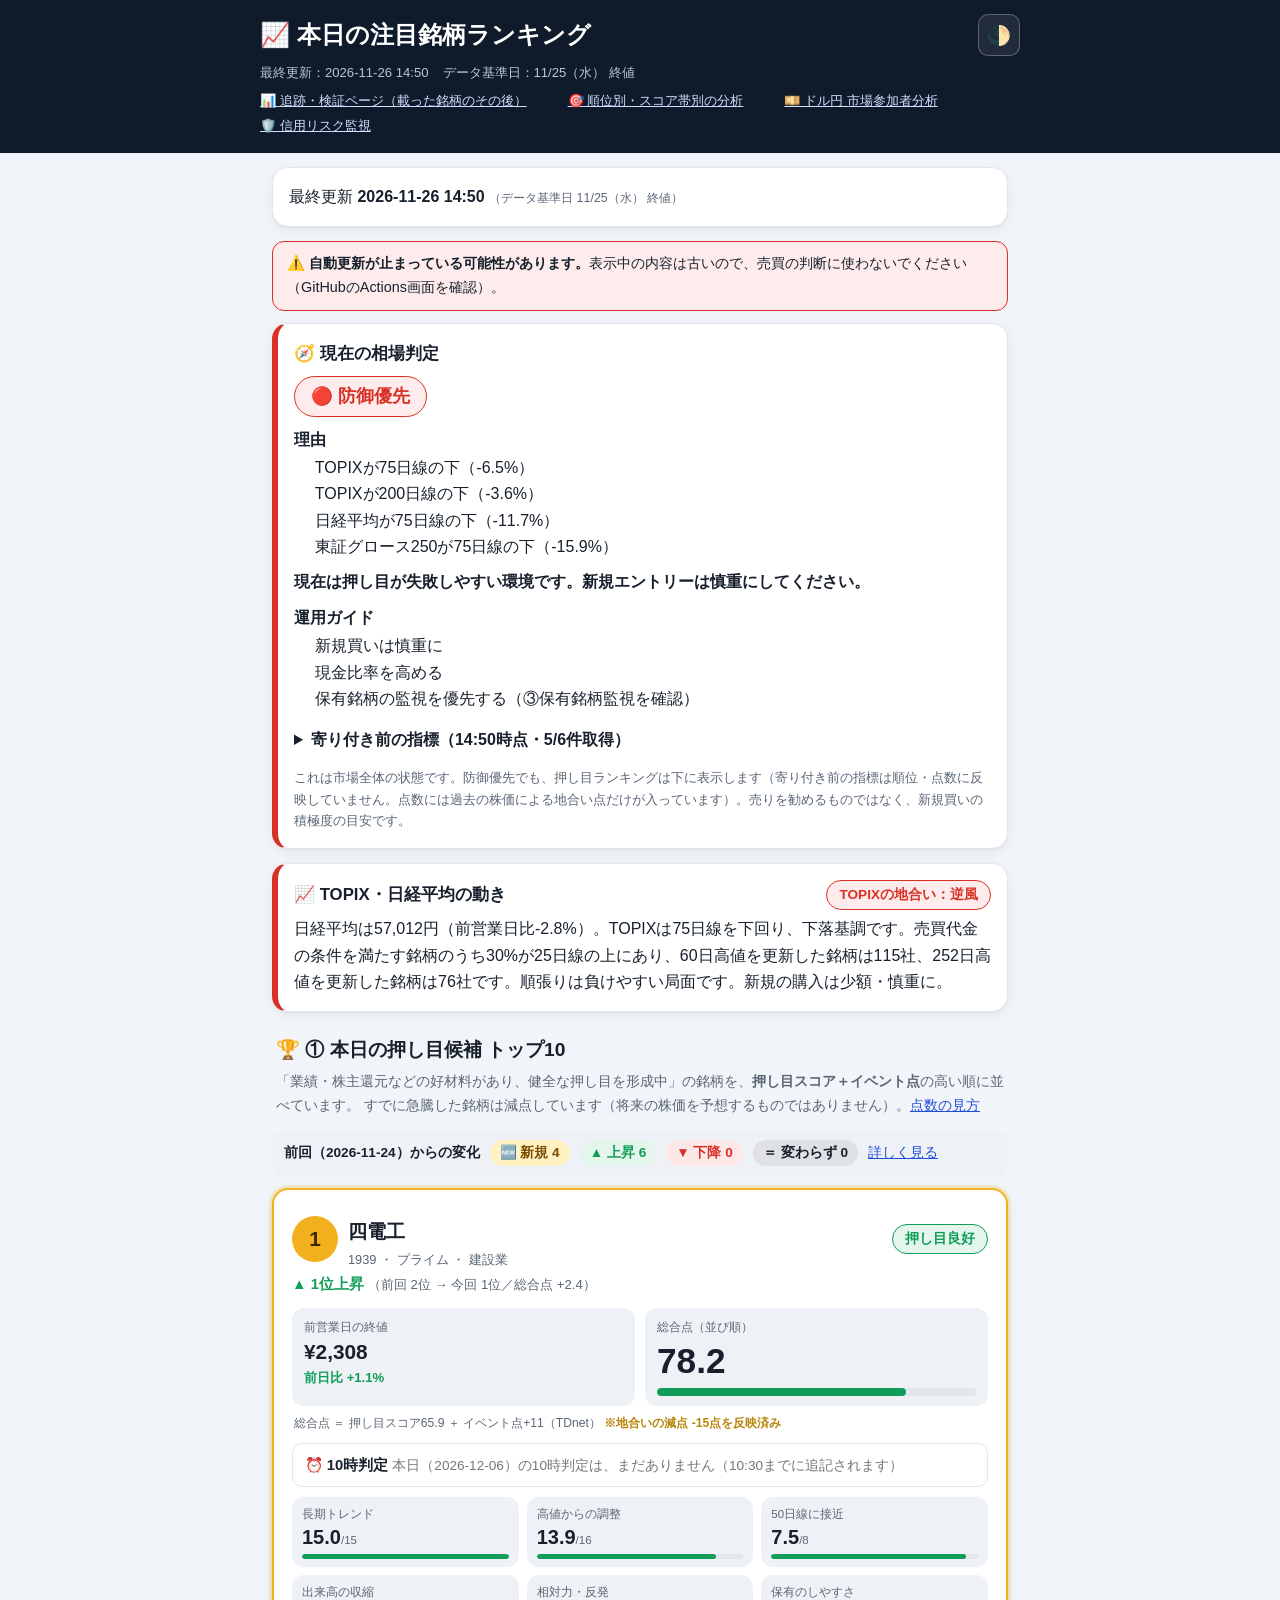
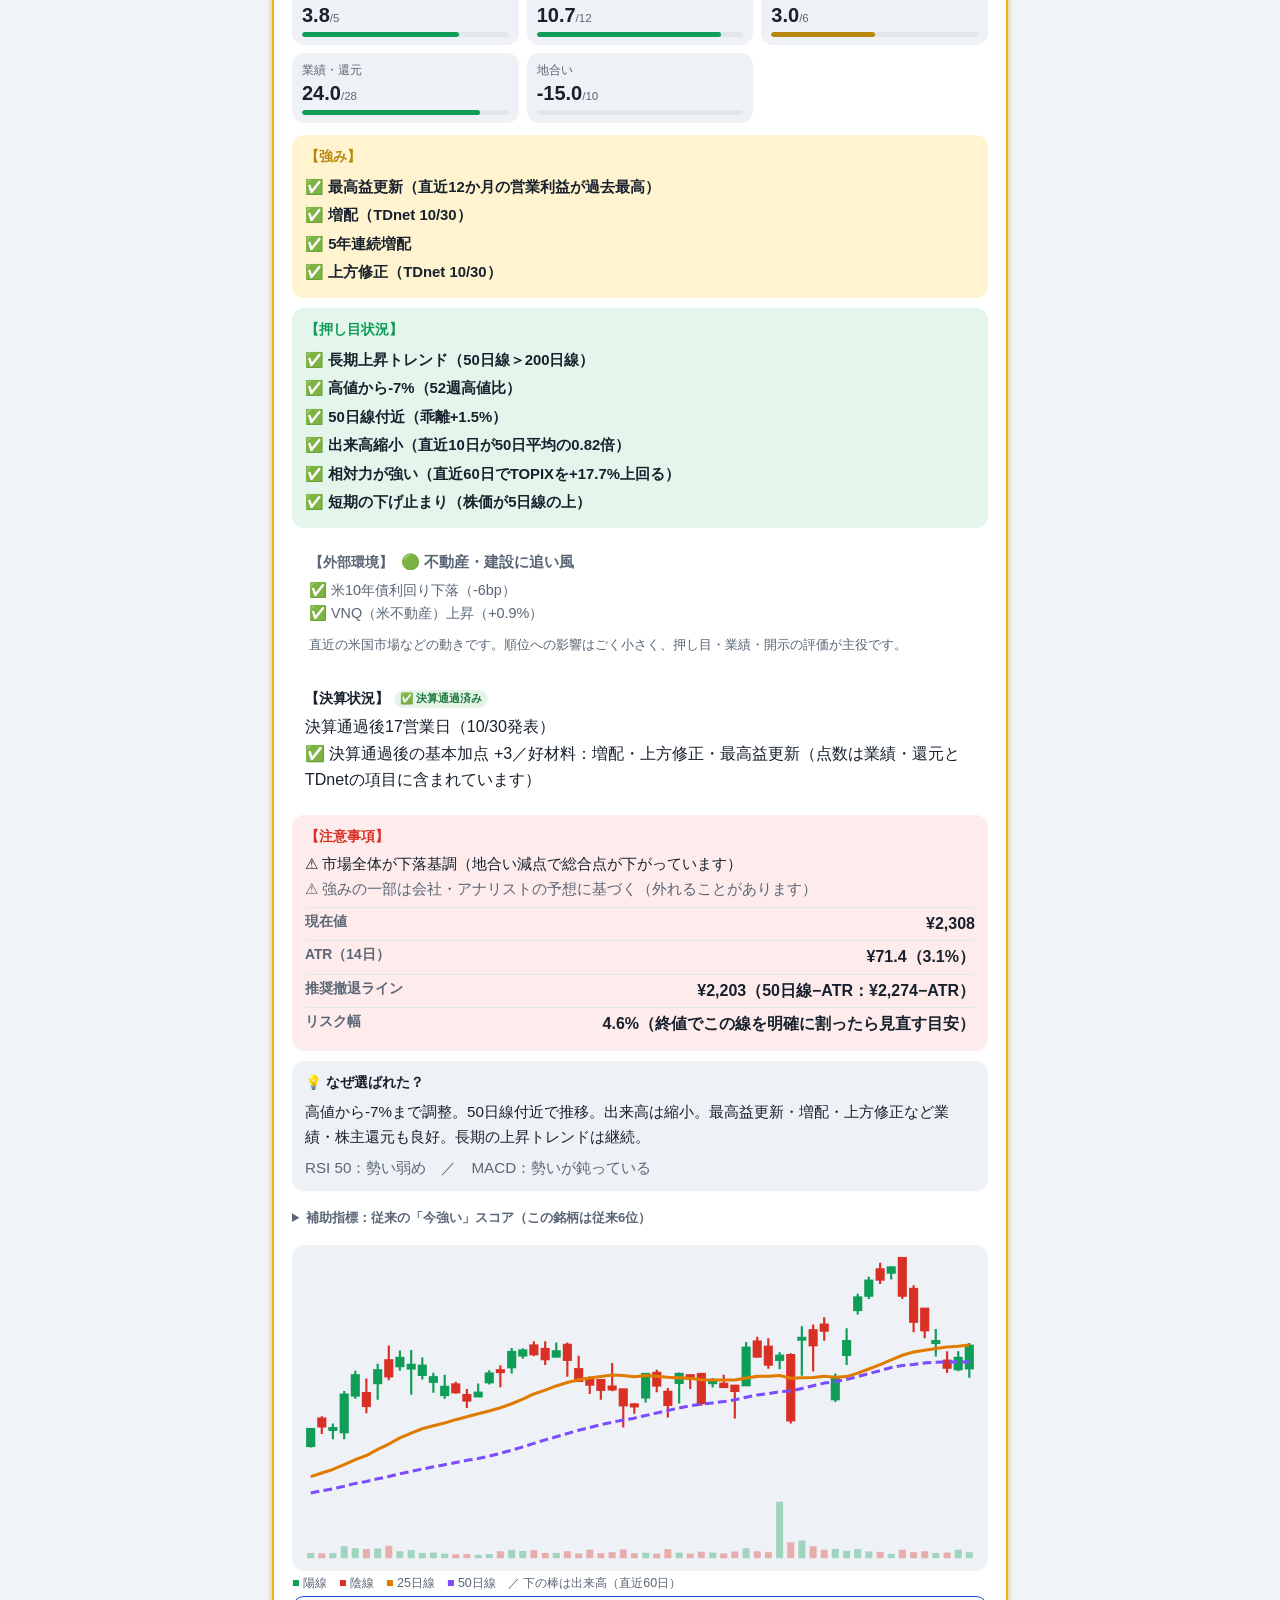
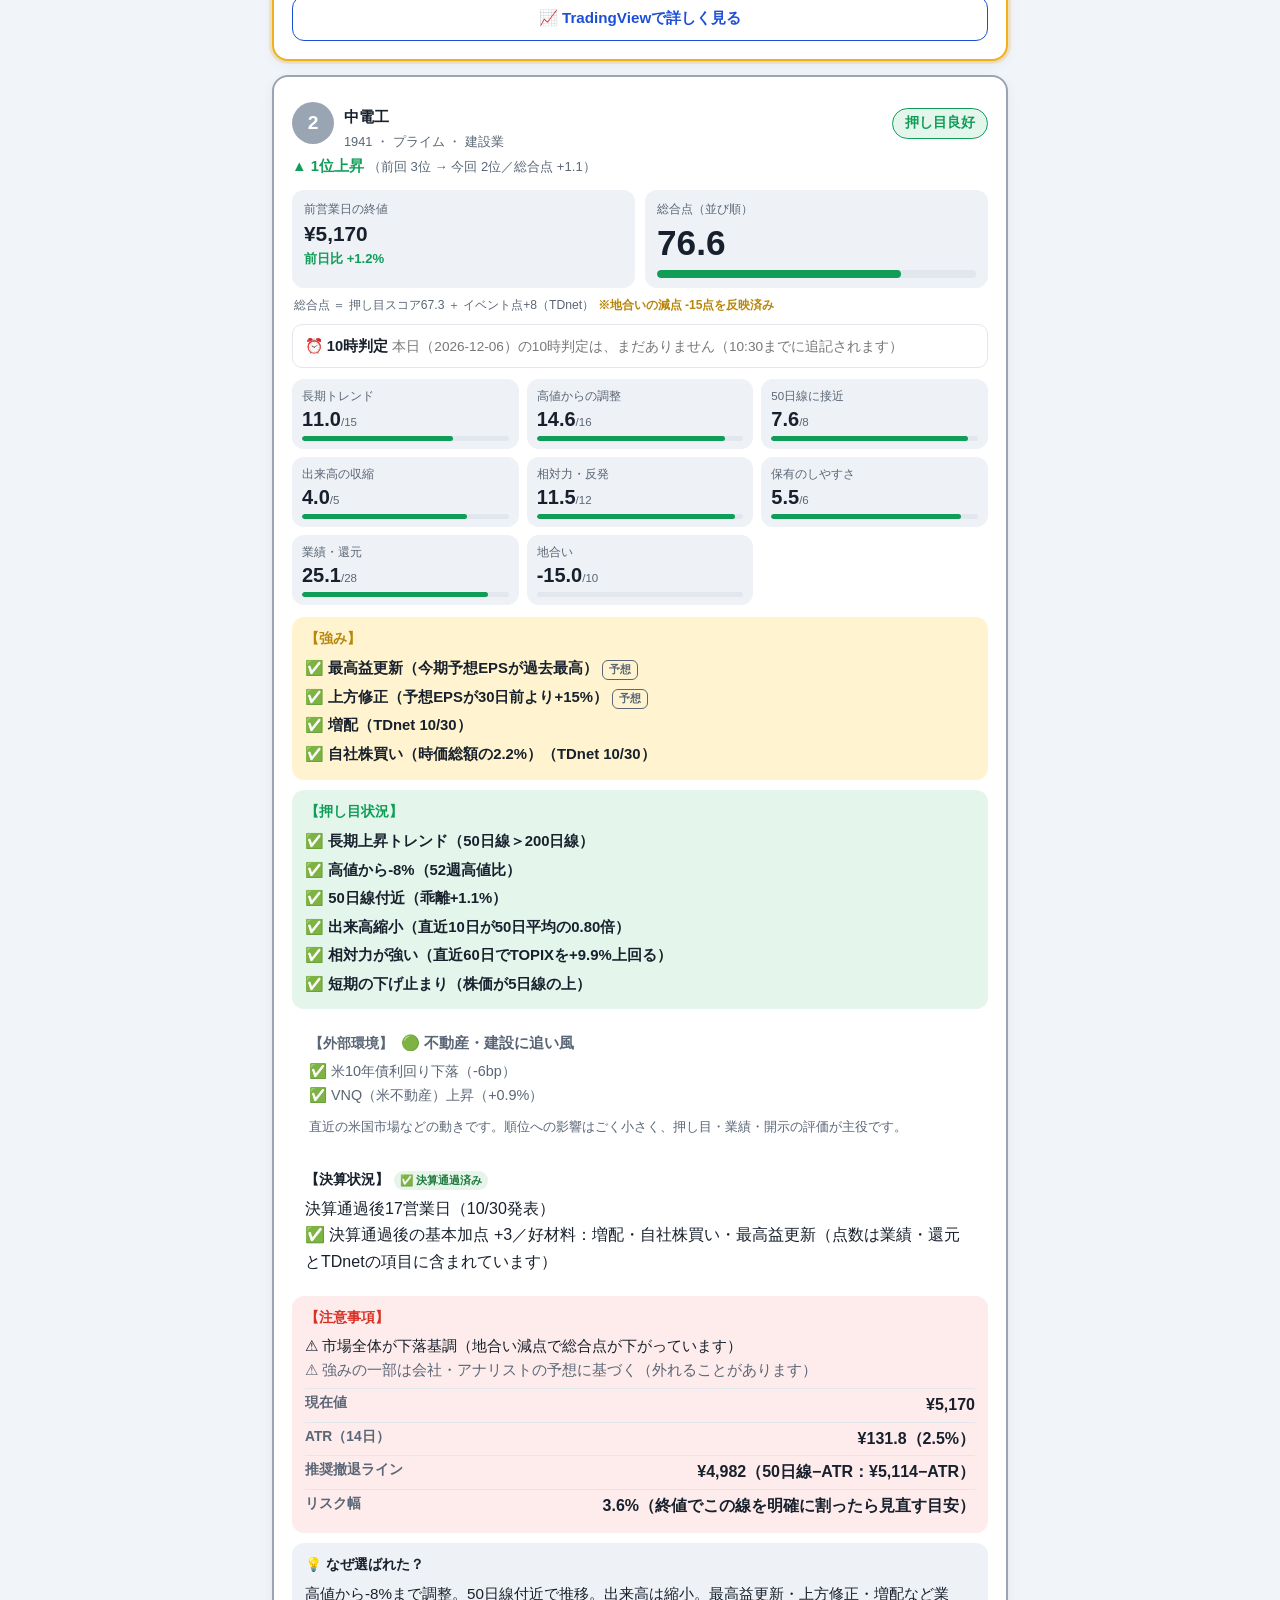
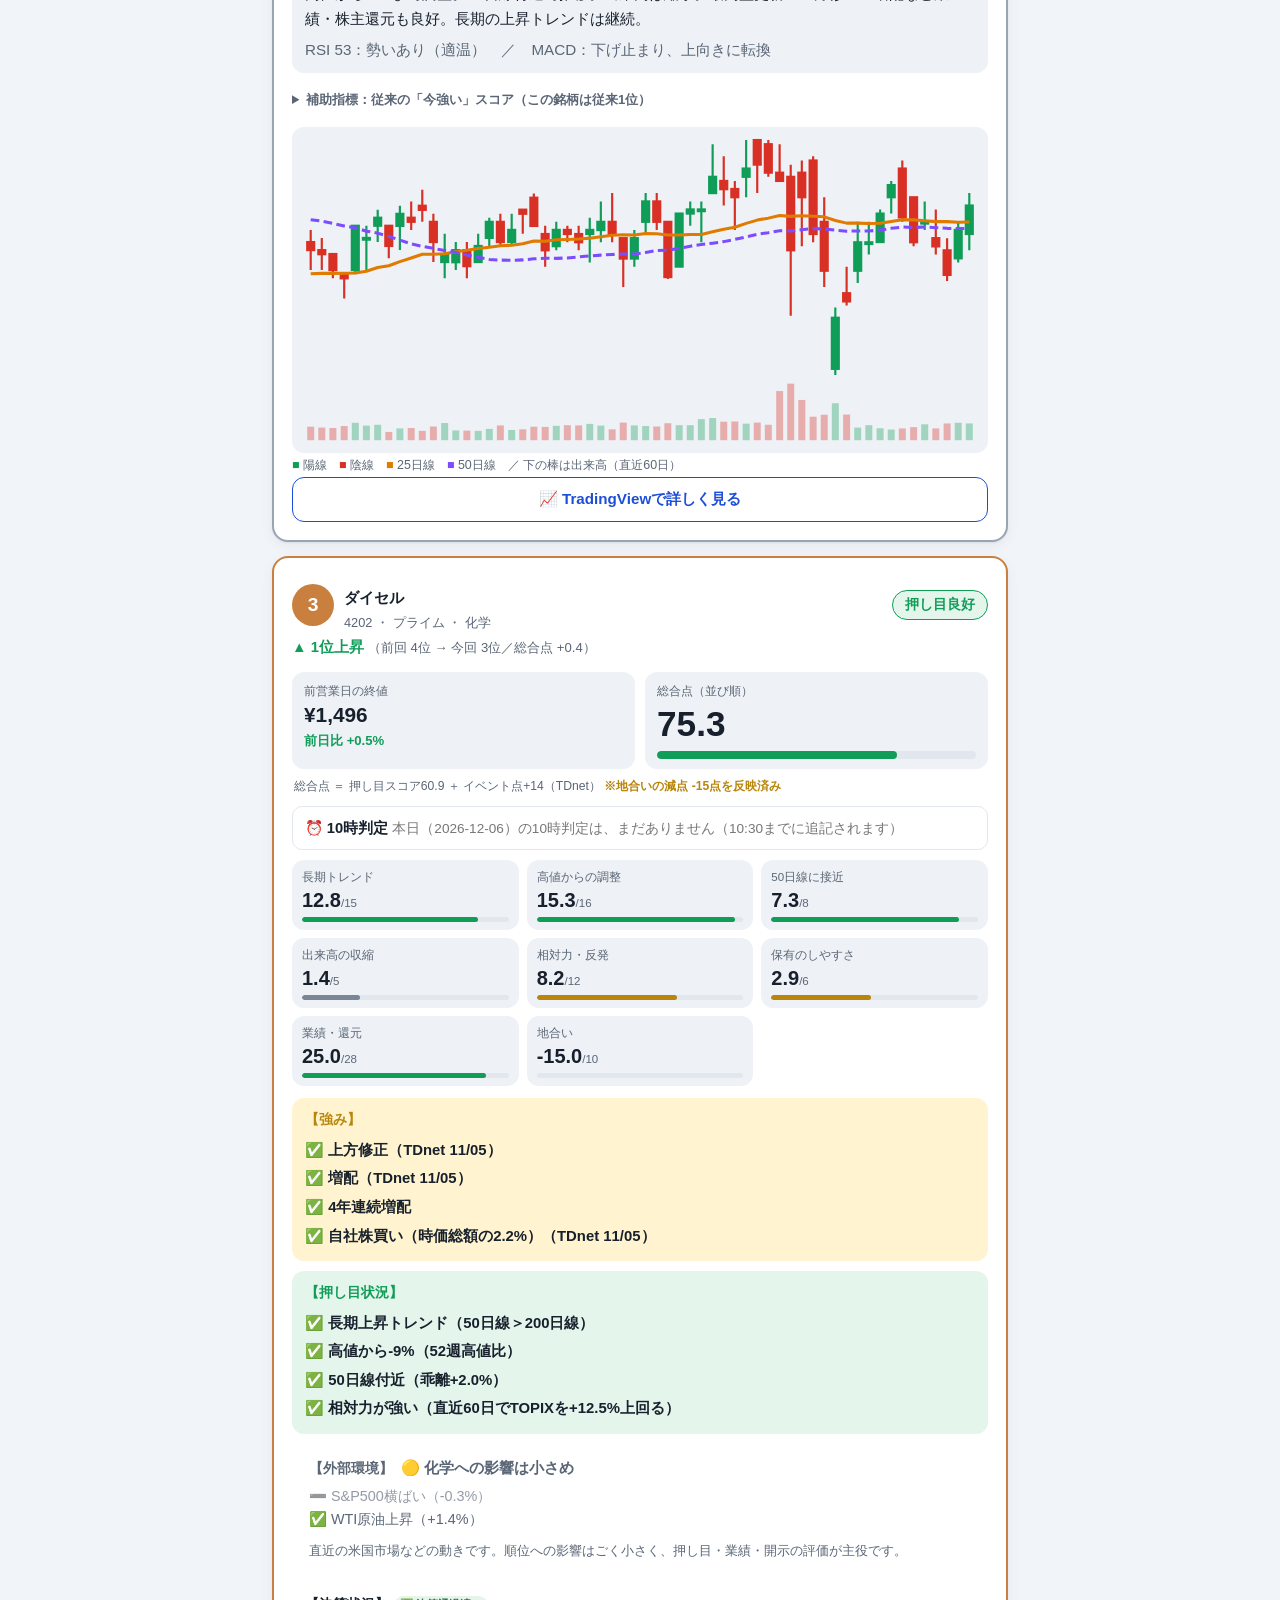
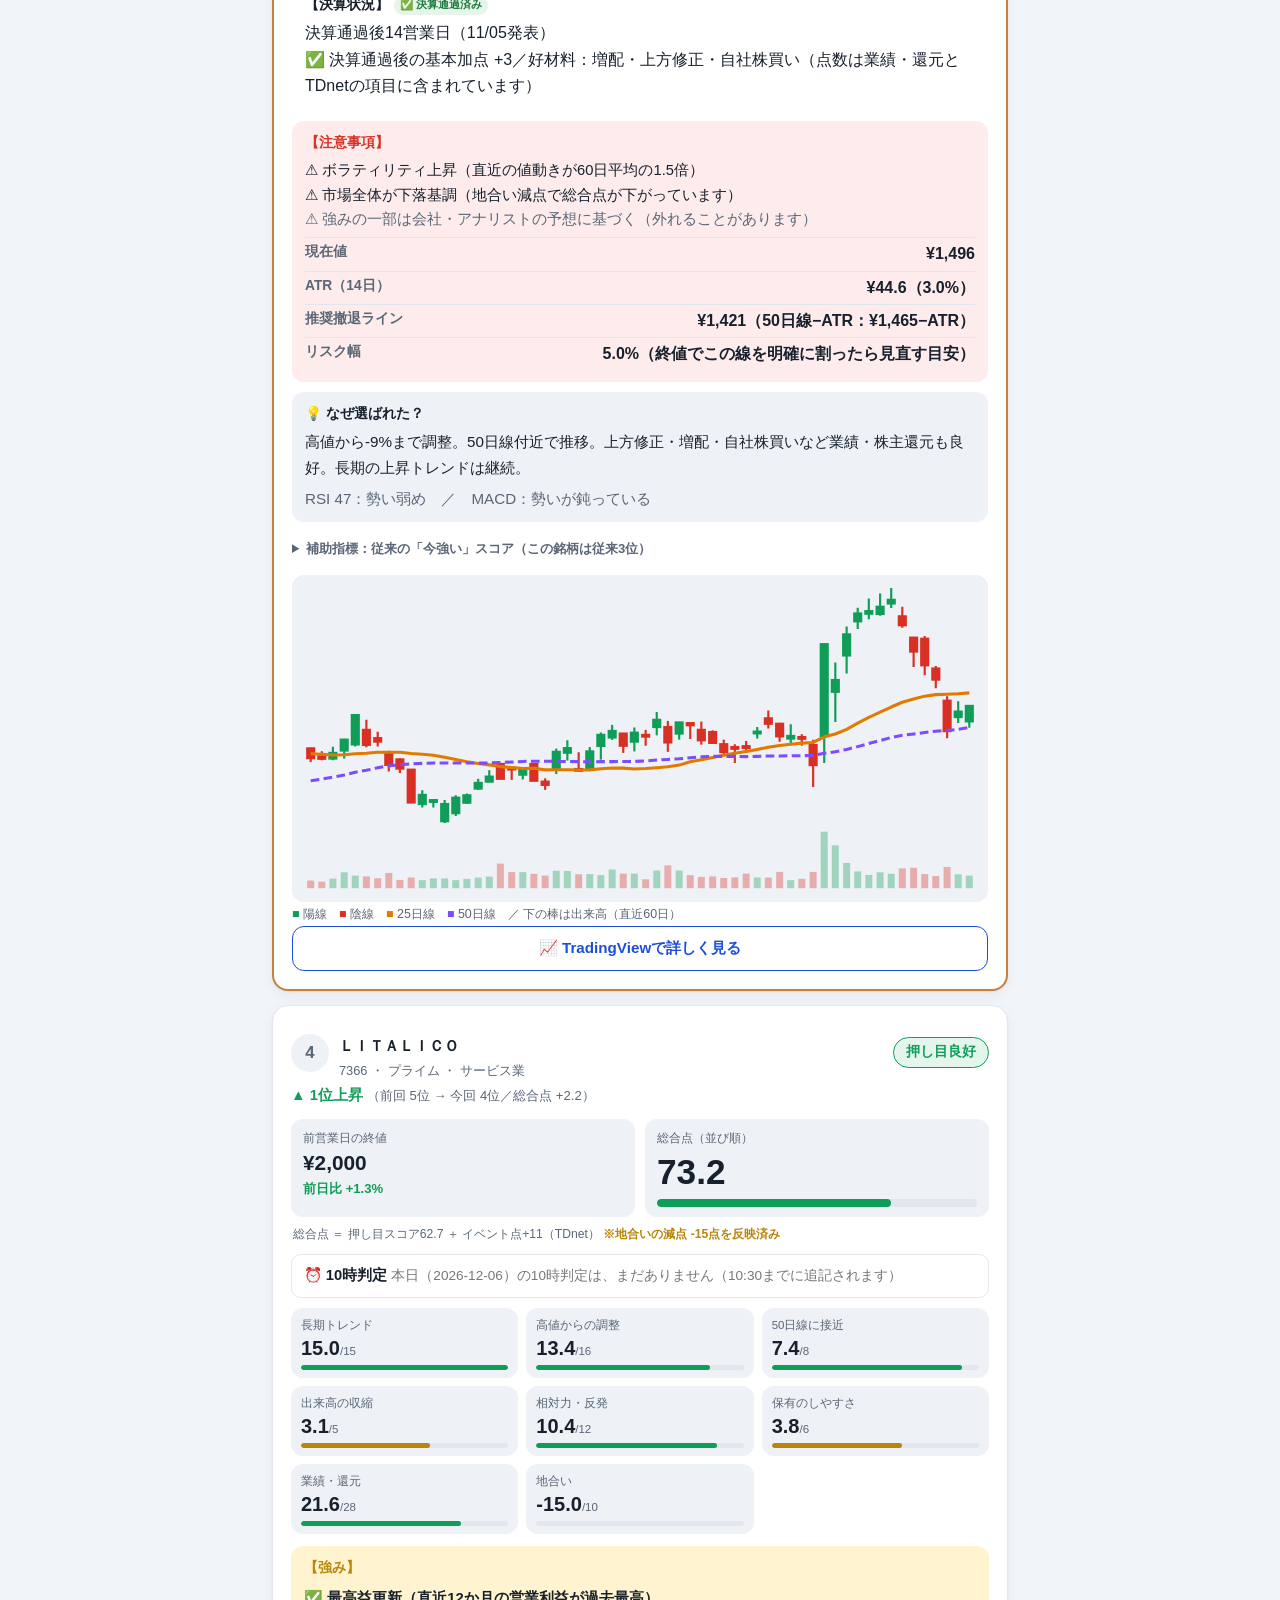
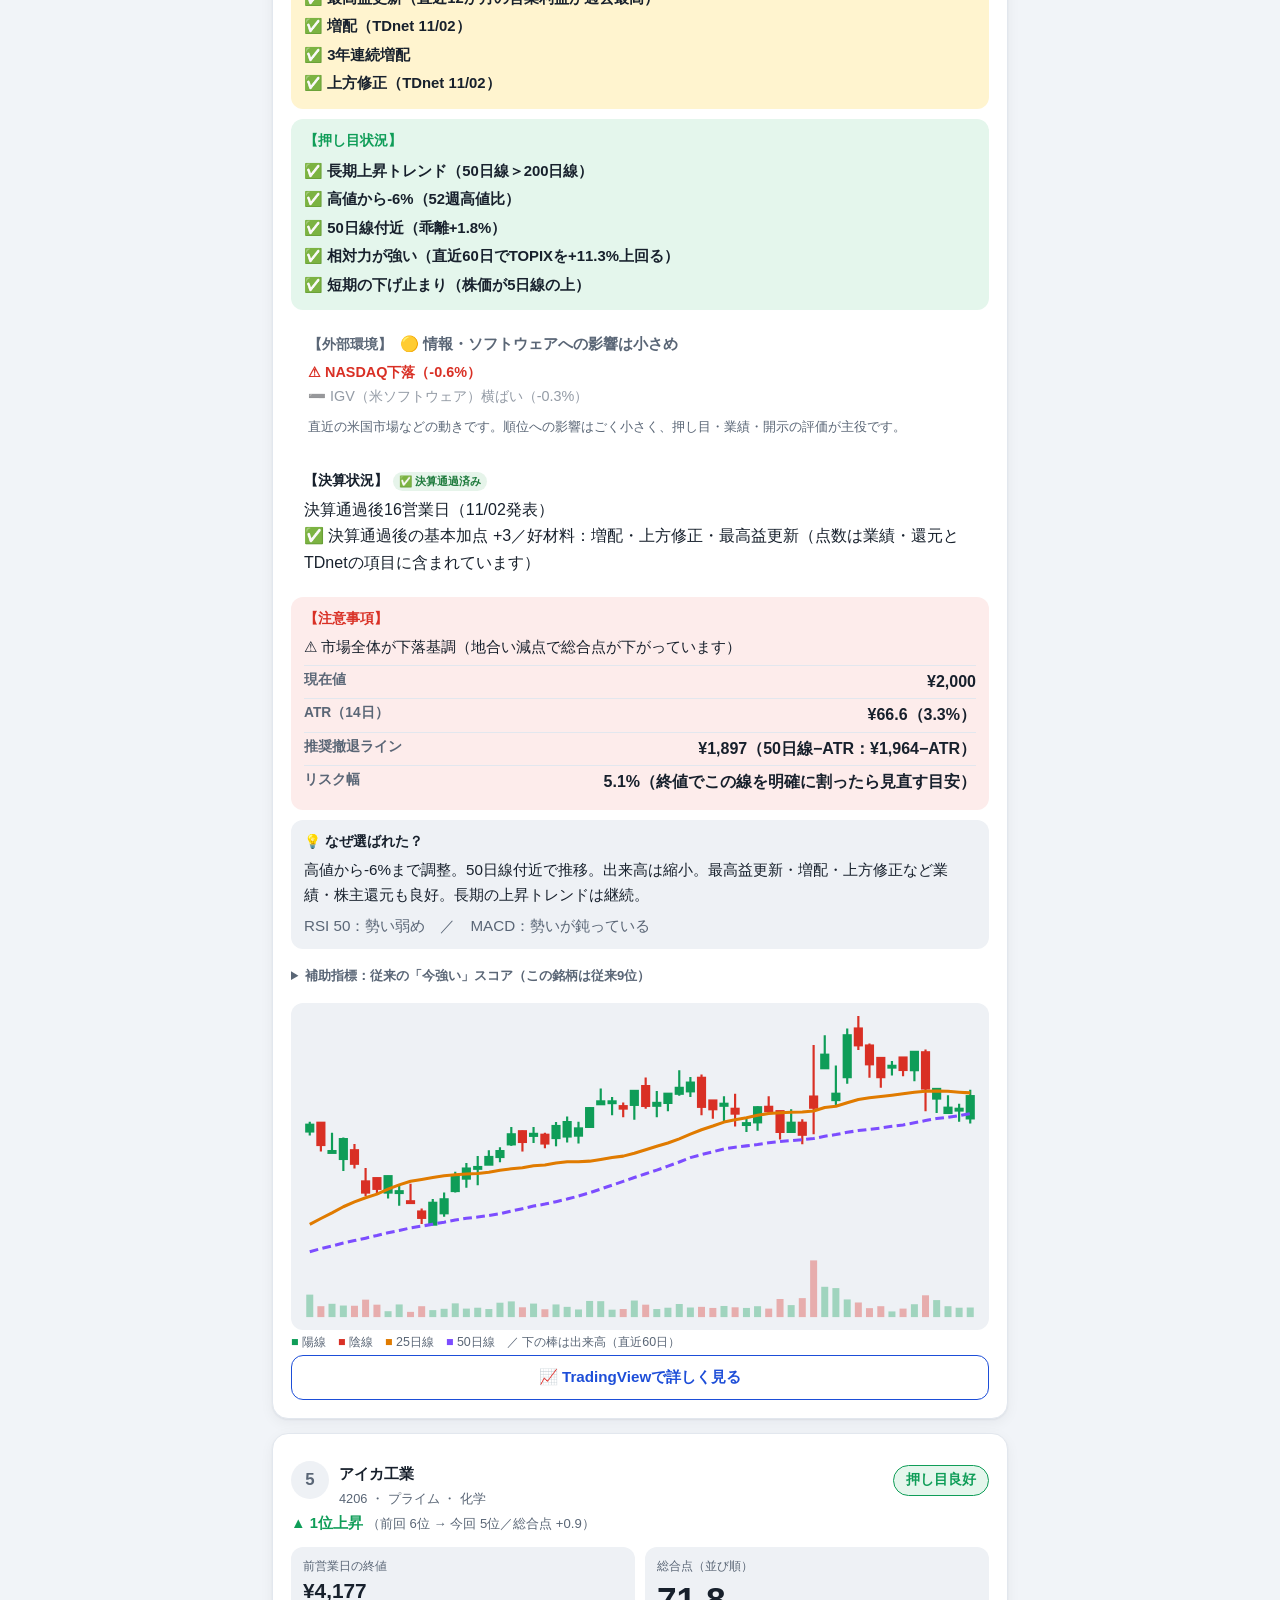
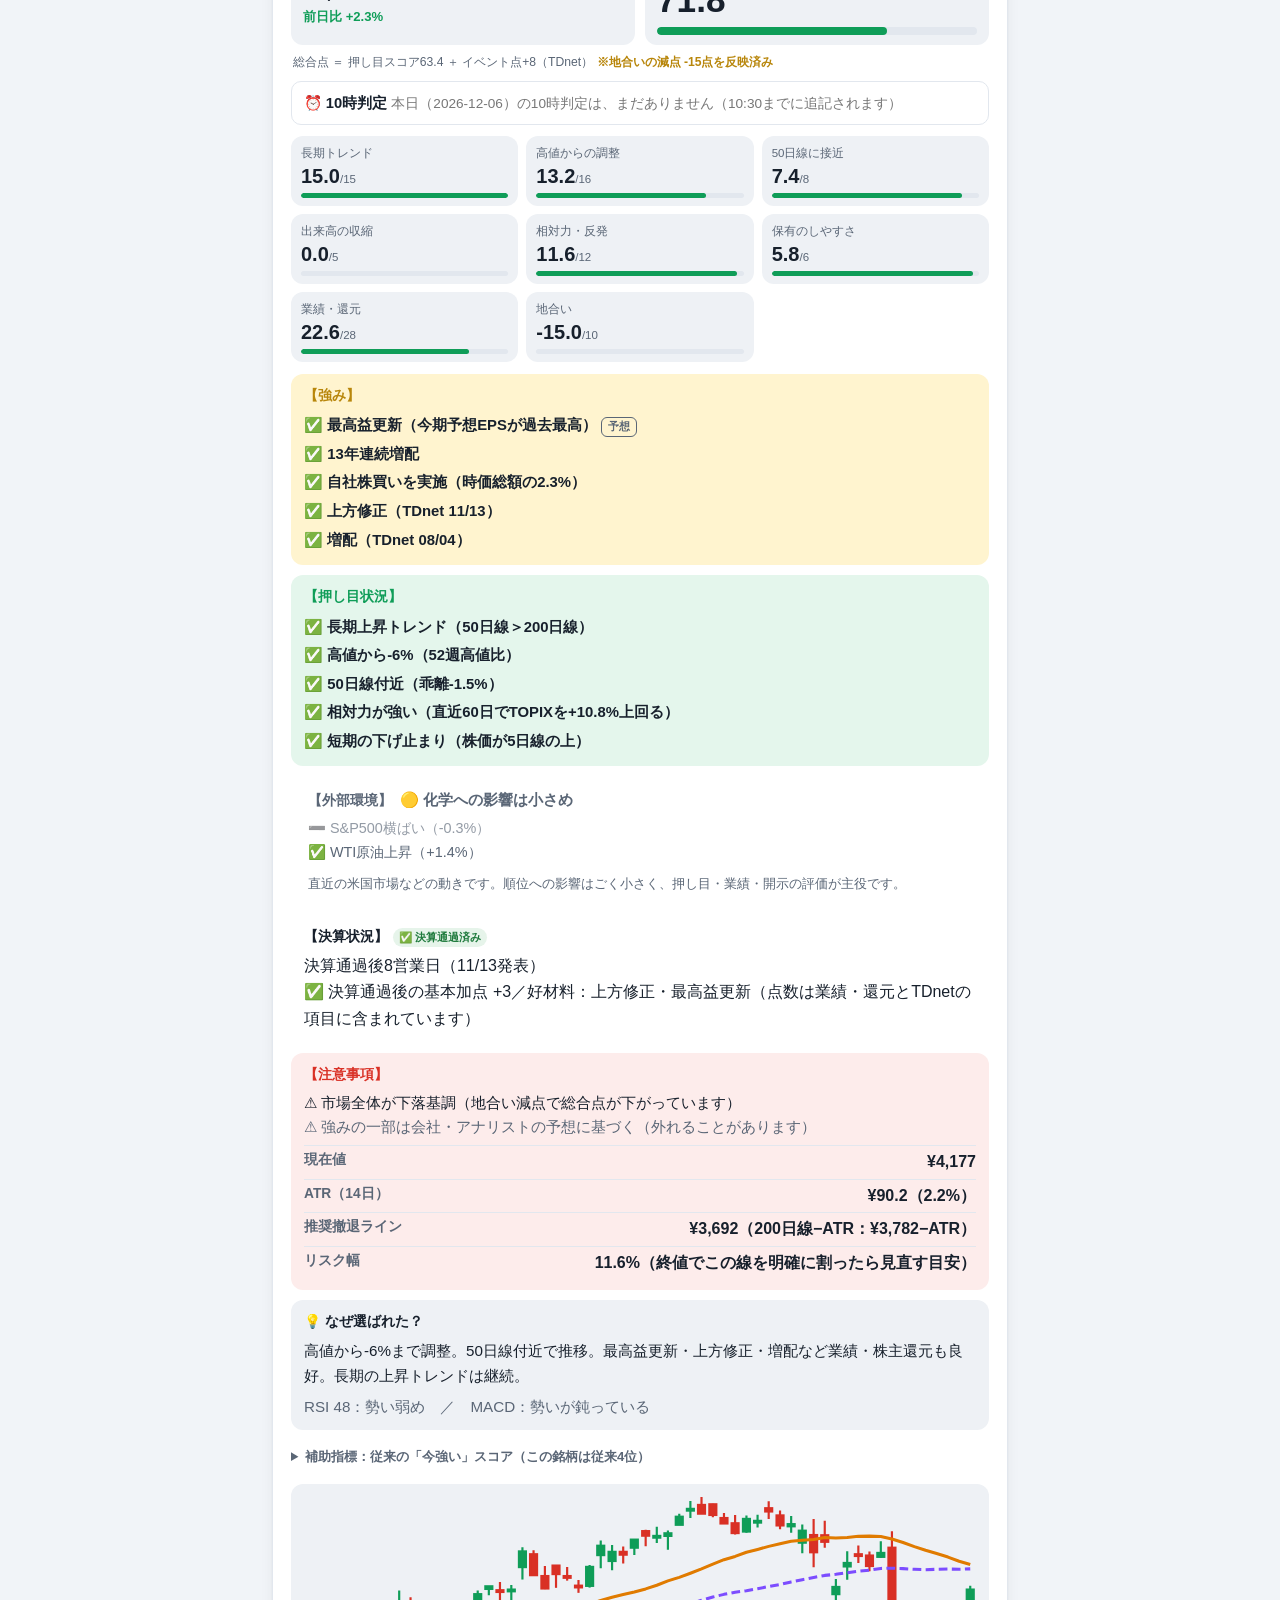
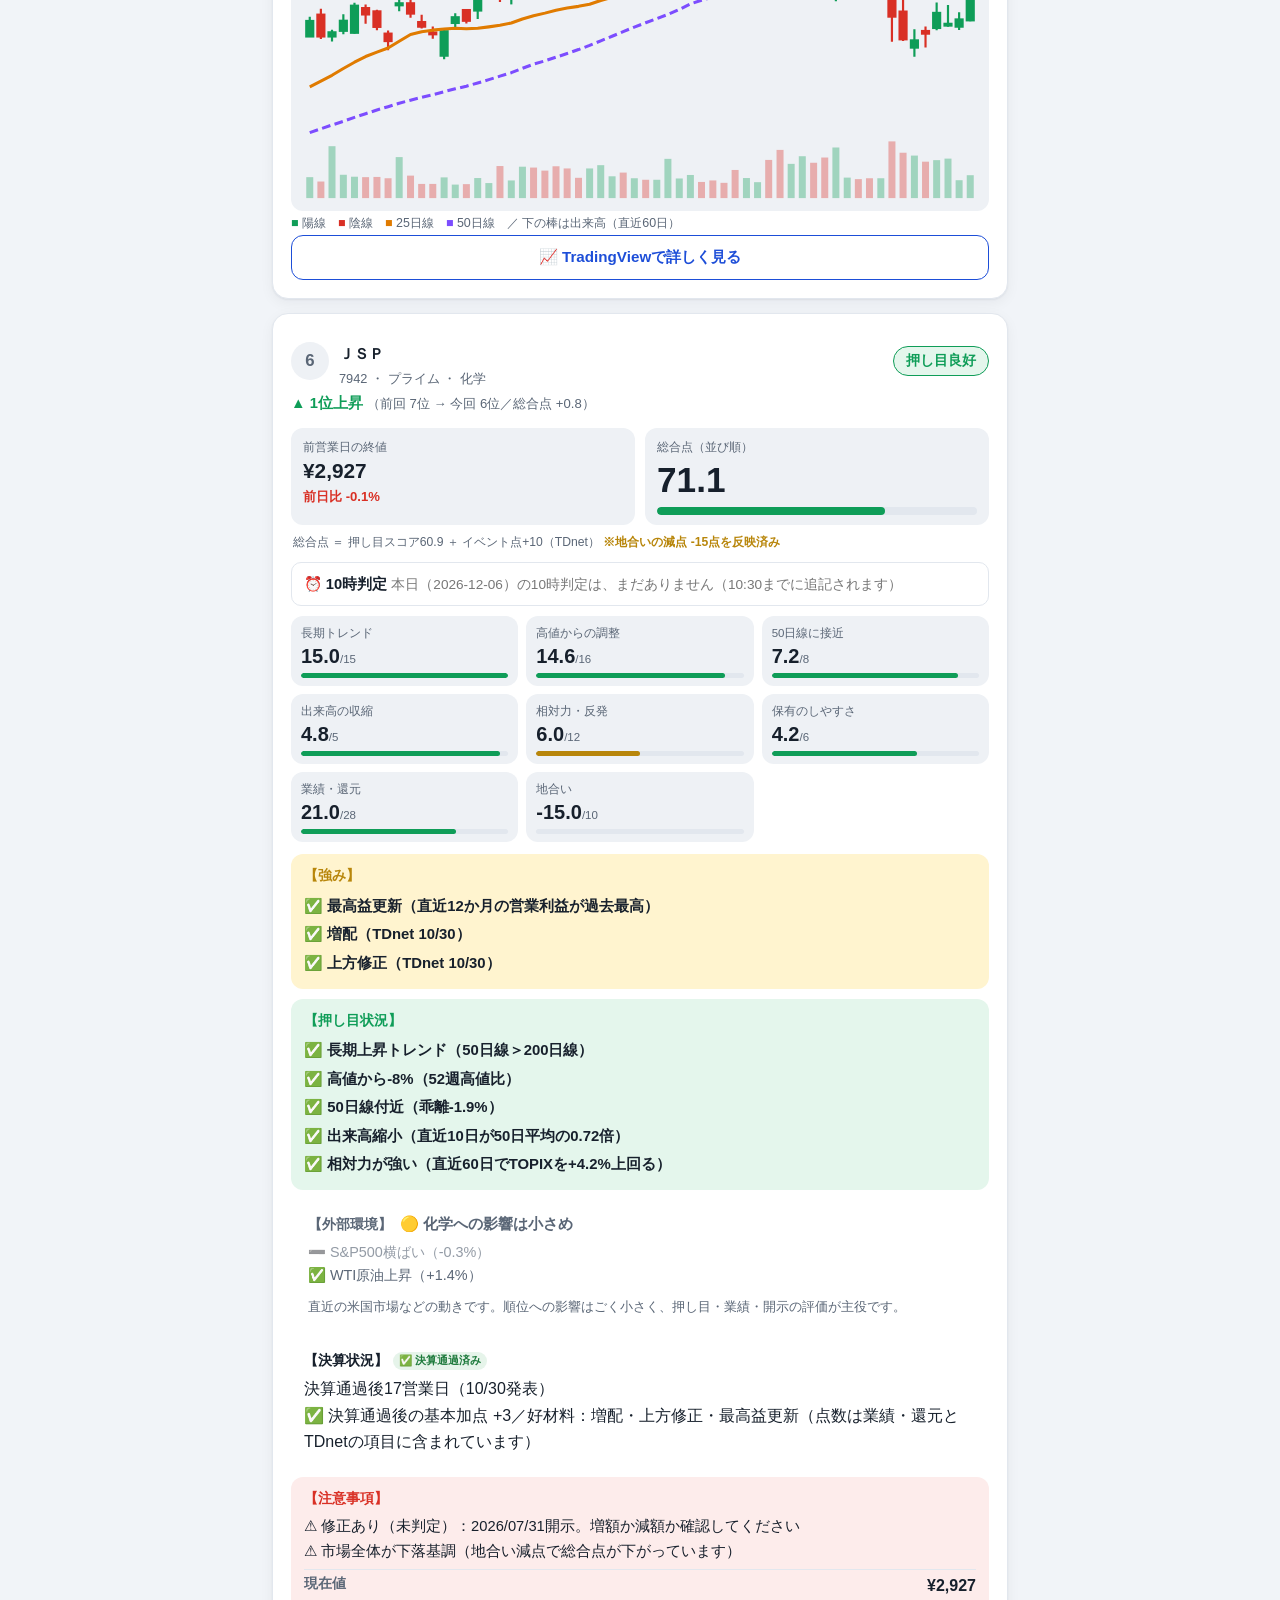
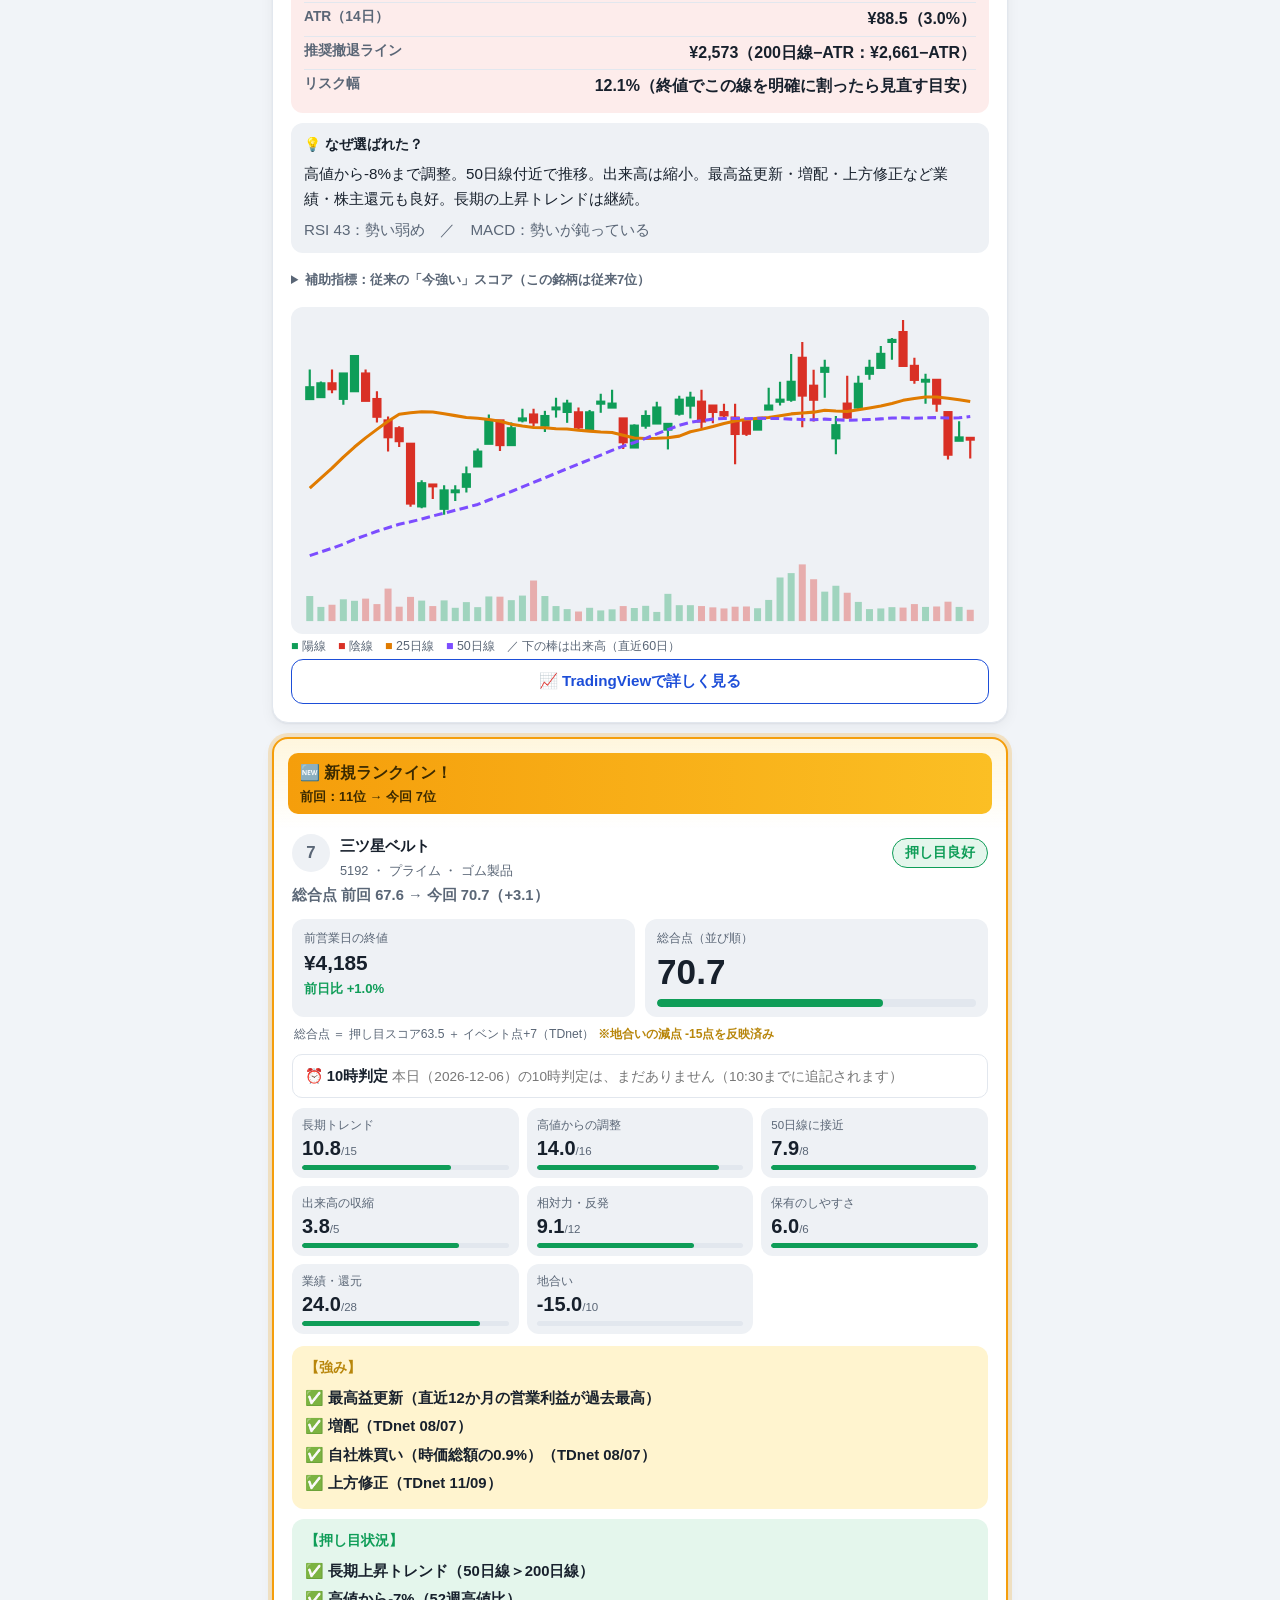
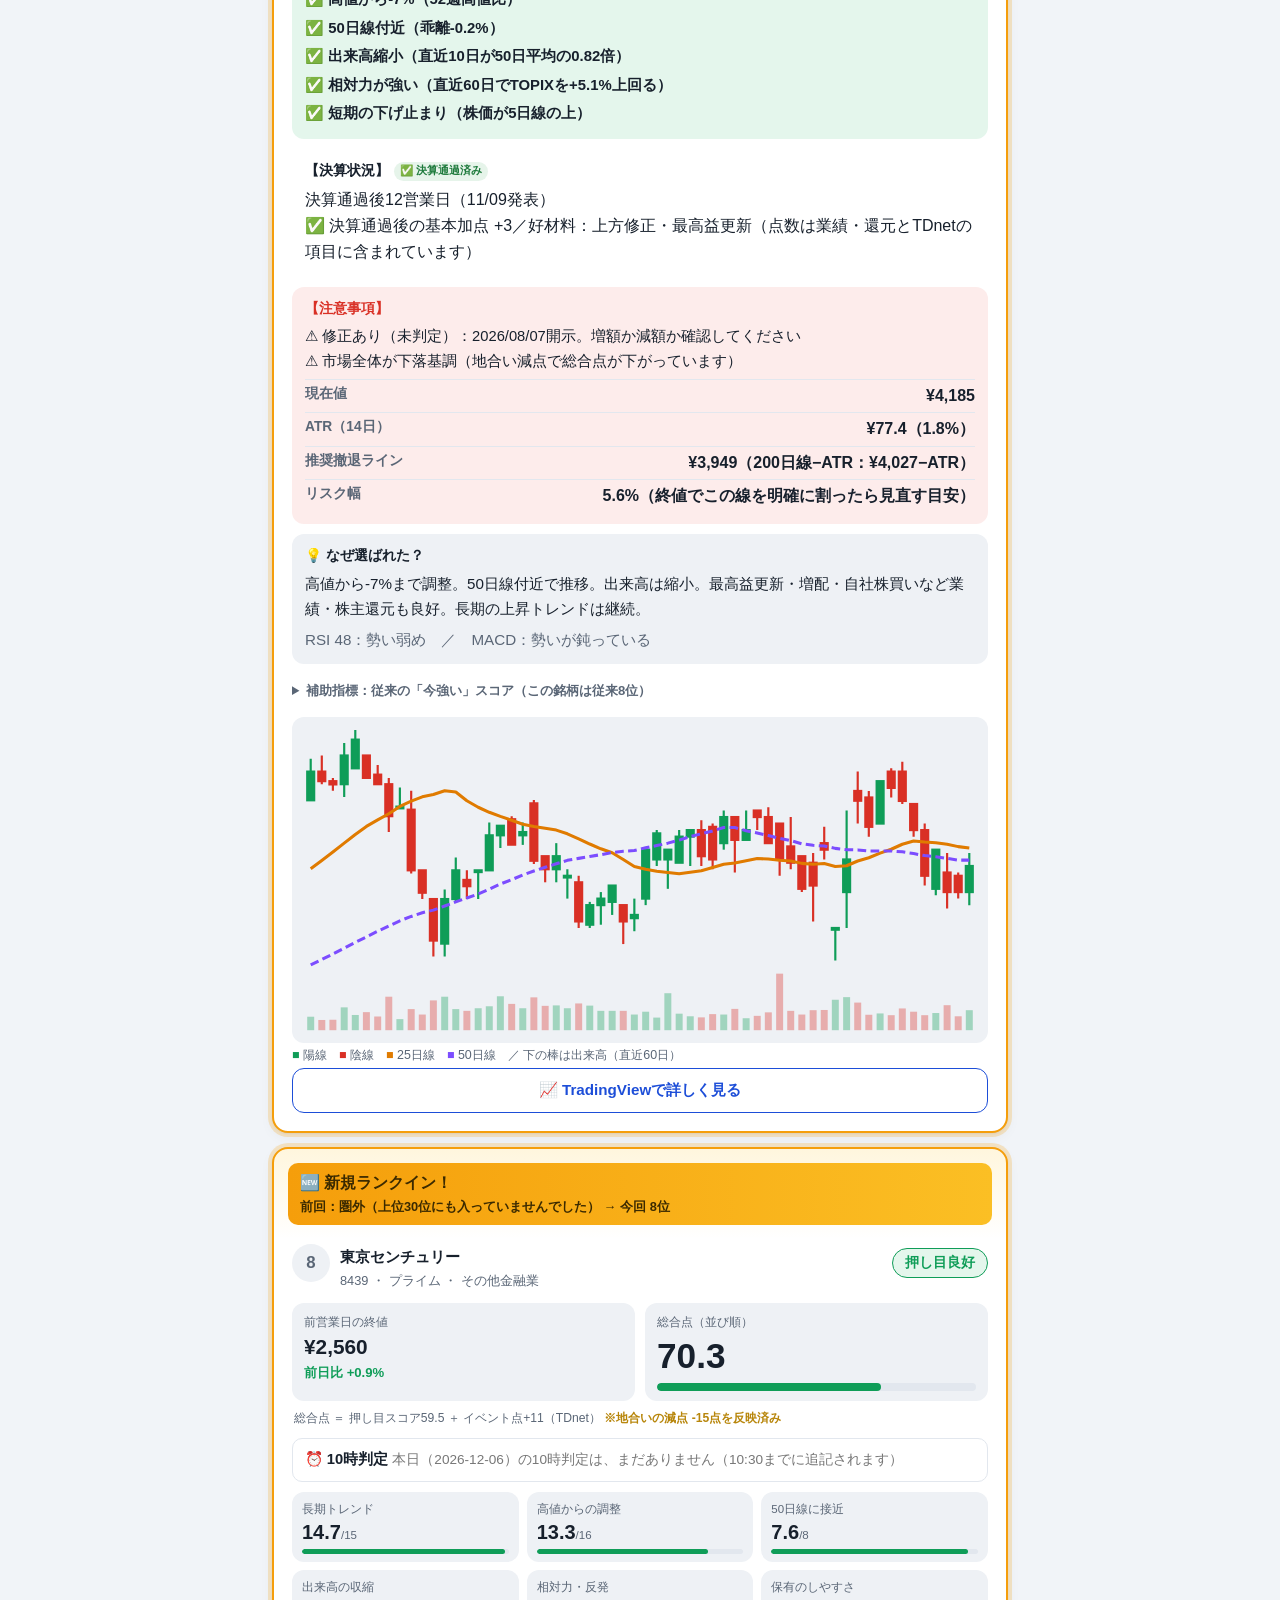
==== commit 5b6ce61c: "daily update 2026-11-26" ====
--- a/docs/index.html
+++ b/docs/index.html
@@ -21,7 +21,7 @@
       <button id="themeBtn" class="icon-btn" type="button" aria-label="ライト／ダーク表示を切り替え">🌓</button>
     </div>
     <p class="meta">
-      <span>最終更新：2026-11-26 08:03</span>
+      <span>最終更新：2026-11-26 14:50</span>
       <span>データ基準日：11/25（水） 終値</span>
     </p>
     <p class="meta"><a class="back" href="tracking.html">📊 追跡・検証ページ（載った銘柄のその後）</a>　<a class="back" href="analysis.html">🎯 順位別・スコア帯別の分析</a>　<a class="back" href="fx/">💴 ドル円 市場参加者分析</a>　<a class="back" href="negative/">🛡️ 信用リスク監視</a></p>
@@ -34,7 +34,7 @@
   <!-- 最終更新 -->
   <section class="card refresh" id="refresh">
     <div class="rf-row">
-      <div><span class="rf-label">最終更新</span> <b class="rf-time">2026-11-26 08:03</b>
+      <div><span class="rf-label">最終更新</span> <b class="rf-time">2026-11-26 14:50</b>
         <small>（データ基準日 11/25（水） 終値）</small></div>
     </div>
   </section>
@@ -52,7 +52,7 @@
     <p class="stance-main"><span class="pill bear">🔴 防御優先</span></p>
     <p class="stance-sub"><b>理由</b></p>
     <ul class="stance-reasons">
-      <li>TOPIXが75日線の下（-6.5%）</li><li>TOPIXが200日線の下（-3.6%）</li><li>日経平均が75日線の下（-9.3%）</li><li>東証グロース250が75日線の下（-15.9%）</li>
+      <li>TOPIXが75日線の下（-6.5%）</li><li>TOPIXが200日線の下（-3.6%）</li><li>日経平均が75日線の下（-11.7%）</li><li>東証グロース250が75日線の下（-15.9%）</li>
     </ul>
     <p class="stance-msg">現在は押し目が失敗しやすい環境です。新規エントリーは慎重にしてください。</p>
     <p class="stance-sub"><b>運用ガイド</b></p>
@@ -62,18 +62,18 @@
     
     
     <details class="pm-table">
-      <summary>寄り付き前の指標（08:03時点・5/6件取得）</summary>
+      <summary>寄り付き前の指標（14:50時点・5/6件取得）</summary>
       <div class="table-wrap"><table>
         <thead><tr><th>指標</th><th>変化</th><th>見立て</th></tr></thead>
-        <tbody><tr class="pm-neutral">
+        <tbody><tr class="pm-strong">
           <th scope="row">日経225先物<small>重視</small></th>
-          <td>+0.32%</td>
-          <td>中立</td></tr><tr class="pm-stale">
+          <td>+1.43%</td>
+          <td>強い</td></tr><tr class="pm-missing">
           <th scope="row">TOPIX先物<small>重視</small></th>
           <td>—</td>
-          <td>古い（判定に使わず）<small>最後の値が11/25 08:45で古い</small></td></tr><tr class="pm-neutral">
+          <td>取得できず<small>東証の引け時点の値が無い</small></td></tr><tr class="pm-neutral">
           <th scope="row">ドル円</th>
-          <td>-0.14%</td>
+          <td>-0.11%</td>
           <td>中立</td></tr><tr class="pm-neutral">
           <th scope="row">S&amp;P500</th>
           <td>-0.25%</td>
@@ -97,7 +97,7 @@
       <h2>📈 TOPIX・日経平均の動き</h2>
       <span class="pill bear">TOPIXの地合い：逆風</span>
     </div>
-    <p>日経平均は58,645円（前営業日比+3.9%）。TOPIXは75日線を下回り、下落基調です。売買代金の条件を満たす銘柄のうち30%が25日線の上にあり、60日高値を更新した銘柄は115社、252日高値を更新した銘柄は76社です。順張りは負けやすい局面です。新規の購入は少額・慎重に。</p>
+    <p>日経平均は57,012円（前営業日比-2.8%）。TOPIXは75日線を下回り、下落基調です。売買代金の条件を満たす銘柄のうち30%が25日線の上にあり、60日高値を更新した銘柄は115社、252日高値を更新した銘柄は76社です。順張りは負けやすい局面です。新規の購入は少額・慎重に。</p>
   </section>
 
   <!-- ランキング -->
@@ -258,7 +258,7 @@
 
     <details class="legacy">
       <summary>補助指標：従来の「今強い」スコア（この銘柄は従来6位）</summary>
-      <p class="hint">総合点33（基本22＋イベント11）／ 期待値点29
+      <p class="hint">総合点33（基本22＋イベント11）／ 期待値点30
         ／ トレンド5・需給0・業績15・市場2
         。値が高いほど「いま勢いがある」状態で、押し目の良さとは別の指標です。</p>
     </details>
@@ -446,7 +446,7 @@
     
     <p class="rank-move up">
       ▲ 1位上昇
-      <span>（前回 4位 → 今回 3位／総合点 +0.8）</span>
+      <span>（前回 4位 → 今回 3位／総合点 +0.4）</span>
     </p>
     
 
@@ -458,8 +458,8 @@
       </div>
       <div class="kpi score-kpi">
         <span class="k">総合点（並び順）</span>
-        <span class="v big">75.7</span>
-        <span class="bar"><i class="bull" style="width: 75.7%"></i></span>
+        <span class="v big">75.3</span>
+        <span class="bar"><i class="bull" style="width: 75.3%"></i></span>
       </div>
     </div>
     <p class="formula">総合点 ＝ 押し目スコア60.9 ＋ イベント点+14（TDnet）
@@ -527,11 +527,11 @@
     </section>
 
     
-    <section class="block lead lead-good">
-      <h4>【外部環境】<span class="lead-head">🟢 化学に追い風</span></h4>
-      
-      <ul>
-        <li class="ld-flat">➖ S&amp;P500横ばい（-0.3%）</li><li class="ld-good">✅ WTI原油上昇（+2.6%）</li>
+    <section class="block lead lead-flat">
+      <h4>【外部環境】<span class="lead-head">🟡 化学への影響は小さめ</span></h4>
+      
+      <ul>
+        <li class="ld-flat">➖ S&amp;P500横ばい（-0.3%）</li><li class="ld-good">✅ WTI原油上昇（+1.4%）</li>
       </ul>
       <p class="hint">直近の米国市場などの動きです。順位への影響はごく小さく、押し目・業績・開示の評価が主役です。</p>
       
@@ -758,7 +758,7 @@
     
     <p class="rank-move up">
       ▲ 1位上昇
-      <span>（前回 6位 → 今回 5位／総合点 +1.4）</span>
+      <span>（前回 6位 → 今回 5位／総合点 +0.9）</span>
     </p>
     
 
@@ -770,8 +770,8 @@
       </div>
       <div class="kpi score-kpi">
         <span class="k">総合点（並び順）</span>
-        <span class="v big">72.3</span>
-        <span class="bar"><i class="bull" style="width: 72.3%"></i></span>
+        <span class="v big">71.8</span>
+        <span class="bar"><i class="bull" style="width: 71.8%"></i></span>
       </div>
     </div>
     <p class="formula">総合点 ＝ 押し目スコア63.4 ＋ イベント点+8（TDnet）
@@ -841,11 +841,11 @@
     </section>
 
     
-    <section class="block lead lead-good">
-      <h4>【外部環境】<span class="lead-head">🟢 化学に追い風</span></h4>
-      
-      <ul>
-        <li class="ld-flat">➖ S&amp;P500横ばい（-0.3%）</li><li class="ld-good">✅ WTI原油上昇（+2.6%）</li>
+    <section class="block lead lead-flat">
+      <h4>【外部環境】<span class="lead-head">🟡 化学への影響は小さめ</span></h4>
+      
+      <ul>
+        <li class="ld-flat">➖ S&amp;P500横ばい（-0.3%）</li><li class="ld-good">✅ WTI原油上昇（+1.4%）</li>
       </ul>
       <p class="hint">直近の米国市場などの動きです。順位への影響はごく小さく、押し目・業績・開示の評価が主役です。</p>
       
@@ -916,7 +916,7 @@
     
     <p class="rank-move up">
       ▲ 1位上昇
-      <span>（前回 7位 → 今回 6位／総合点 +1.2）</span>
+      <span>（前回 7位 → 今回 6位／総合点 +0.8）</span>
     </p>
     
 
@@ -928,8 +928,8 @@
       </div>
       <div class="kpi score-kpi">
         <span class="k">総合点（並び順）</span>
-        <span class="v big">71.5</span>
-        <span class="bar"><i class="bull" style="width: 71.5%"></i></span>
+        <span class="v big">71.1</span>
+        <span class="bar"><i class="bull" style="width: 71.1%"></i></span>
       </div>
     </div>
     <p class="formula">総合点 ＝ 押し目スコア60.9 ＋ イベント点+10（TDnet）
@@ -995,11 +995,11 @@
     </section>
 
     
-    <section class="block lead lead-good">
-      <h4>【外部環境】<span class="lead-head">🟢 化学に追い風</span></h4>
-      
-      <ul>
-        <li class="ld-flat">➖ S&amp;P500横ばい（-0.3%）</li><li class="ld-good">✅ WTI原油上昇（+2.6%）</li>
+    <section class="block lead lead-flat">
+      <h4>【外部環境】<span class="lead-head">🟡 化学への影響は小さめ</span></h4>
+      
+      <ul>
+        <li class="ld-flat">➖ S&amp;P500横ばい（-0.3%）</li><li class="ld-good">✅ WTI原油上昇（+1.4%）</li>
       </ul>
       <p class="hint">直近の米国市場などの動きです。順位への影響はごく小さく、押し目・業績・開示の評価が主役です。</p>
       
@@ -1740,7 +1740,7 @@
       
       <li><span class="mv-name">6306 日工</span>
         <span class="mv-rank">
-        10位 → <b>16位</b>
+        10位 → <b>15位</b>
         
         </span></li>
       
@@ -1827,21 +1827,21 @@
       <thead><tr><th></th><th>1年</th><th>3年</th><th>5年</th><th>10年</th></tr></thead>
       <tbody>
       
-        <tr><th scope="row">勝率</th><td>53%</td><td>53%</td><td>53%</td><td>52%</td></tr>
-      
-        <tr><th scope="row">平均利益率</th><td>+8.8%</td><td>+8.4%</td><td>+8.0%</td><td>+8.5%</td></tr>
-      
-        <tr><th scope="row">平均損失率</th><td>-6.0%</td><td>-6.4%</td><td>-6.5%</td><td>-7.0%</td></tr>
-      
-        <tr><th scope="row">PF（総利益÷総損失）</th><td>1.65</td><td>1.44</td><td>1.38</td><td>1.28</td></tr>
-      
-        <tr><th scope="row">最大ドローダウン</th><td>-4.5%</td><td>-11.2%</td><td>-16.9%</td><td>-37.0%</td></tr>
-      
-        <tr><th scope="row">シャープレシオ</th><td>1.26</td><td>1.18</td><td>0.61</td><td>0.61</td></tr>
-      
-        <tr><th scope="row">年率リターン</th><td>+25.7%</td><td>+19.4%</td><td>+10.8%</td><td>+10.8%</td></tr>
-      
-        <tr><th scope="row">（比較）TOPIX年率</th><td>+6.6%</td><td>+18.7%</td><td>+14.0%</td><td>+7.7%</td></tr>
+        <tr><th scope="row">勝率</th><td>56%</td><td>53%</td><td>53%</td><td>52%</td></tr>
+      
+        <tr><th scope="row">平均利益率</th><td>+9.5%</td><td>+8.1%</td><td>+7.9%</td><td>+8.3%</td></tr>
+      
+        <tr><th scope="row">平均損失率</th><td>-6.6%</td><td>-6.7%</td><td>-6.6%</td><td>-7.0%</td></tr>
+      
+        <tr><th scope="row">PF（総利益÷総損失）</th><td>1.85</td><td>1.38</td><td>1.35</td><td>1.28</td></tr>
+      
+        <tr><th scope="row">最大ドローダウン</th><td>-5.5%</td><td>-14.4%</td><td>-13.4%</td><td>-32.4%</td></tr>
+      
+        <tr><th scope="row">シャープレシオ</th><td>1.31</td><td>0.48</td><td>0.99</td><td>0.72</td></tr>
+      
+        <tr><th scope="row">年率リターン</th><td>+30.9%</td><td>+6.9%</td><td>+17.3%</td><td>+14.5%</td></tr>
+      
+        <tr><th scope="row">（比較）TOPIX年率</th><td>+11.5%</td><td>+13.4%</td><td>+16.7%</td><td>+9.3%</td></tr>
       
       </tbody>
     </table>
@@ -1851,7 +1851,7 @@
     <details><summary>参考：従来の「今強い」トップ10の期間別成績</summary>
       <div class="table-wrap"><table class="period">
         <thead><tr><th></th><th>1年</th><th>3年</th><th>5年</th><th>10年</th></tr></thead>
-        <tbody><tr><th scope="row">勝率</th><td>45%</td><td>47%</td><td>46%</td><td>45%</td></tr><tr><th scope="row">平均利益率</th><td>+17.4%</td><td>+14.0%</td><td>+12.6%</td><td>+13.0%</td></tr><tr><th scope="row">平均損失率</th><td>-12.7%</td><td>-11.8%</td><td>-11.5%</td><td>-11.9%</td></tr><tr><th scope="row">PF（総利益÷総損失）</th><td>1.11</td><td>1.05</td><td>0.93</td><td>0.90</td></tr><tr><th scope="row">最大ドローダウン</th><td>-30.7%</td><td>-39.8%</td><td>-57.2%</td><td>-90.4%</td></tr><tr><th scope="row">シャープレシオ</th><td>0.52</td><td>-0.27</td><td>-0.12</td><td>-0.46</td></tr><tr><th scope="row">年率リターン</th><td>+16.4%</td><td>-10.3%</td><td>-8.3%</td><td>-16.8%</td></tr><tr><th scope="row">（比較）TOPIX年率</th><td>+6.6%</td><td>+18.7%</td><td>+14.0%</td><td>+7.7%</td></tr></tbody>
+        <tbody><tr><th scope="row">勝率</th><td>43%</td><td>46%</td><td>45%</td><td>46%</td></tr><tr><th scope="row">平均利益率</th><td>+15.2%</td><td>+12.6%</td><td>+11.5%</td><td>+12.0%</td></tr><tr><th scope="row">平均損失率</th><td>-14.0%</td><td>-12.3%</td><td>-11.7%</td><td>-11.7%</td></tr><tr><th scope="row">PF（総利益÷総損失）</th><td>0.83</td><td>0.87</td><td>0.82</td><td>0.86</td></tr><tr><th scope="row">最大ドローダウン</th><td>-59.9%</td><td>-38.2%</td><td>-61.2%</td><td>-77.3%</td></tr><tr><th scope="row">シャープレシオ</th><td>-1.68</td><td>-0.18</td><td>-0.19</td><td>-0.24</td></tr><tr><th scope="row">年率リターン</th><td>-56.6%</td><td>-8.9%</td><td>-9.8%</td><td>-11.1%</td></tr><tr><th scope="row">（比較）TOPIX年率</th><td>+11.5%</td><td>+13.4%</td><td>+16.7%</td><td>+9.3%</td></tr></tbody>
       </table></div>
     </details>
     
@@ -1861,30 +1861,30 @@
   
   <section class="card backtest">
     <h2>🧪 このスコアは過去に有効だった？</h2>
-    <p class="headline">過去5年の再現検証では、毎週の押し目トップ10を買った場合の1か月後の平均騰落率は+1.2%（同期間のTOPIXは+1.1%、従来の「今強い」トップ10は-0.4%）でした。</p>
+    <p class="headline">過去5年の再現検証では、毎週の押し目トップ10を買った場合の1か月後の平均騰落率は+1.1%（同期間のTOPIXは+1.1%、従来の「今強い」トップ10は-1.1%）でした。</p>
     <div class="table-wrap">
     <table>
       <thead><tr><th></th><th>1週間後</th><th>1か月後</th><th>3か月後</th></tr></thead>
       <tbody>
       
         <tr><th scope="row">押し目トップ10（メイン）<small>押し目スコアの技術80点分で再現</small></th>
-          <td class="neg">-0.0%<small>勝率49%</small></td><td class="pos">+1.2%<small>勝率53%</small></td><td class="pos">+4.0%<small>勝率57%</small></td>
+          <td class="pos">+0.1%<small>勝率49%</small></td><td class="pos">+1.1%<small>勝率53%</small></td><td class="pos">+3.6%<small>勝率55%</small></td>
         </tr>
       
         <tr><th scope="row">　うち地合いが「逆風」でない週<small>TOPIXが75日線の上</small></th>
-          <td class="pos">+0.0%<small>勝率47%</small></td><td class="pos">+1.2%<small>勝率52%</small></td><td class="pos">+4.4%<small>勝率58%</small></td>
+          <td class="pos">+0.1%<small>勝率48%</small></td><td class="pos">+0.9%<small>勝率52%</small></td><td class="pos">+3.6%<small>勝率55%</small></td>
         </tr>
       
         <tr><th scope="row">従来の「今強い」トップ10（補助）<small>過去再現</small></th>
-          <td class="neg">-0.6%<small>勝率45%</small></td><td class="neg">-0.4%<small>勝率46%</small></td><td class="pos">+1.7%<small>勝率48%</small></td>
+          <td class="neg">-0.7%<small>勝率46%</small></td><td class="neg">-1.1%<small>勝率45%</small></td><td class="pos">+2.3%<small>勝率49%</small></td>
         </tr>
       
         <tr><th scope="row">テクニカル80点以上の全銘柄<small>過去再現</small></th>
-          <td class="neg">-0.5%<small>勝率46%</small></td><td class="pos">+0.2%<small>勝率48%</small></td><td class="pos">+2.1%<small>勝率53%</small></td>
+          <td class="neg">-0.6%<small>勝率44%</small></td><td class="neg">-0.7%<small>勝率48%</small></td><td class="pos">+2.0%<small>勝率51%</small></td>
         </tr>
       
         <tr><th scope="row">252日高値を更新した全銘柄<small>過去再現（モメンタム）</small></th>
-          <td class="neg">-0.2%<small>勝率46%</small></td><td class="pos">+0.5%<small>勝率50%</small></td><td class="pos">+3.2%<small>勝率57%</small></td>
+          <td class="neg">-0.0%<small>勝率47%</small></td><td class="pos">+0.1%<small>勝率50%</small></td><td class="pos">+3.0%<small>勝率55%</small></td>
         </tr>
       
         <tr><th scope="row">TOPIX（比較用）<small>同じ期間・同じ売買ルール</small></th>
@@ -1898,7 +1898,7 @@
       </tbody>
     </table>
     </div>
-    <p class="hint">検証期間：2016-11-24 〜 2026-11-20（直近5年・244週分）</p>
+    <p class="hint">検証期間：2016-11-28 〜 2026-11-25（直近5年・244週分）</p>
     
     <details>
       <summary>この数字の注意点</summary>
@@ -1913,16 +1913,16 @@
     
     <div class="verdict v-weak">
       <b>🟡 一部で有効性が確認できましたが、確実とは言えません</b>
-      <ul><li class="st-good">点数と成績の関係：平均相関 0.038、t値 3.32（2以上で偶然とは言いにくい目安）。</li><li class="st-weak">上位10銘柄と全体平均の差：平均 +0.41%、t値 1.18、95%信頼区間 -0.24%〜+1.09%。</li><li class="st-good">安定性：年ごとのプラス率 82%、直近3年の差 +0.29%。</li></ul>
+      <ul><li class="st-good">点数と成績の関係：平均相関 0.037、t値 2.61（2以上で偶然とは言いにくい目安）。</li><li class="st-weak">上位10銘柄と全体平均の差：平均 +0.32%、t値 1.55、95%信頼区間 -0.11%〜+1.39%。</li><li class="st-good">安定性：年ごとのプラス率 73%、直近3年の差 +0.11%。</li></ul>
       <p>少額から使い、前向きの記録（実際の成績）で確かめながら判断してください。</p>
     </div>
-    <p class="hint">検証期間：2016-11-24 〜 2026-10-22（488週分）。点数は株価・出来高で決まる部分のみ。</p>
+    <p class="hint">検証期間：2016-11-28 〜 2026-10-26（487週分）。点数は株価・出来高で決まる部分のみ。</p>
     
     <details open>
       <summary>① 点数帯ごとの成績</summary>
       <div class="table-wrap"><table>
         <thead><tr><th>点数帯</th><th>データ数</th><th>平均騰落率（1か月後）</th><th>全体平均との差</th><th>勝率</th></tr></thead>
-        <tbody><tr><th scope=&#34;row&#34;>0〜30点</th><td>313,672</td><td>+0.49%</td><td>-0.24%</td><td>50%</td></tr><tr><th scope=&#34;row&#34;>30〜40点</th><td>50,805</td><td>+0.37%</td><td>-0.09%</td><td>50%</td></tr><tr><th scope=&#34;row&#34;>40〜50点</th><td>53,184</td><td>+0.46%</td><td>-0.03%</td><td>50%</td></tr><tr><th scope=&#34;row&#34;>50〜60点</th><td>74,973</td><td>+0.61%</td><td>+0.21%</td><td>51%</td></tr><tr><th scope=&#34;row&#34;>60〜70点</th><td>64,141</td><td>+0.80%</td><td>+0.46%</td><td>52%</td></tr><tr><th scope=&#34;row&#34;>70〜80点</th><td>49,511</td><td>+0.84%</td><td>+0.46%</td><td>52%</td></tr><tr><th scope=&#34;row&#34;>80〜100点</th><td>19,003</td><td>+0.89%</td><td>+0.75%</td><td>51%</td></tr></tbody>
+        <tbody><tr><th scope=&#34;row&#34;>0〜30点</th><td>314,683</td><td>+0.62%</td><td>-0.25%</td><td>51%</td></tr><tr><th scope=&#34;row&#34;>30〜40点</th><td>50,586</td><td>+0.50%</td><td>-0.11%</td><td>51%</td></tr><tr><th scope=&#34;row&#34;>40〜50点</th><td>52,915</td><td>+0.54%</td><td>-0.08%</td><td>51%</td></tr><tr><th scope=&#34;row&#34;>50〜60点</th><td>75,162</td><td>+0.69%</td><td>+0.35%</td><td>52%</td></tr><tr><th scope=&#34;row&#34;>60〜70点</th><td>64,146</td><td>+0.70%</td><td>+0.43%</td><td>52%</td></tr><tr><th scope=&#34;row&#34;>70〜80点</th><td>48,270</td><td>+0.73%</td><td>+0.49%</td><td>52%</td></tr><tr><th scope=&#34;row&#34;>80〜100点</th><td>18,472</td><td>+0.58%</td><td>+0.59%</td><td>50%</td></tr></tbody>
       </table></div>
       <p class="hint">点数が高い帯ほど「全体平均との差」が大きくなっていれば、点数に意味があります（順位相関 1.00、1に近いほど単調）。データ数は期間が重なるため独立ではありません。</p>
     </details>
@@ -1931,7 +1931,7 @@
       <summary>② 点数順の五分位</summary>
       <div class="table-wrap"><table>
         <thead><tr><th>分位（低→高）</th><th>Q1</th><th>Q2</th><th>Q3</th><th>Q4</th><th>Q5</th><th>上位−下位</th></tr></thead>
-        <tbody><tr><th scope=&#34;row&#34;>全体平均との差（1か月後）</th><td>-0.35%</td><td>-0.20%</td><td>+0.17%</td><td>+0.17%</td><td>+0.20%</td><td>+0.55%（t=1.72）</td></tr></tbody>
+        <tbody><tr><th scope=&#34;row&#34;>全体平均との差（1か月後）</th><td>-0.43%</td><td>-0.09%</td><td>+0.15%</td><td>+0.17%</td><td>+0.20%</td><td>+0.63%（t=1.74）</td></tr></tbody>
       </table></div>
       <p class="hint">Q5（点数が最も高い20%）がQ1（最も低い20%）を上回っていれば、点数の高さが成績に結びついています。</p>
     </details>
@@ -1940,7 +1940,7 @@
       <summary>③ 上位10銘柄は、全体の平均を上回ったか</summary>
       <div class="table-wrap"><table>
         <thead><tr><th></th><th>平均騰落率（1か月後）</th><th>全体平均との差</th><th>t値</th><th>95%信頼区間</th><th>上回った割合</th><th>個別の勝率</th></tr></thead>
-        <tbody><tr><th scope=&#34;row&#34;>押し目トップ10</th><td>+0.96%</td><td>+0.41%</td><td>1.18</td><td>-0.24%〜+1.09%</td><td>51%</td><td>52%</td></tr><tr><th scope=&#34;row&#34;>（比較）従来の「今強い」</th><td>—</td><td>-1.18%</td><td>—</td><td>—</td><td>—</td><td>—</td></tr></tbody>
+        <tbody><tr><th scope=&#34;row&#34;>押し目トップ10</th><td>+0.93%</td><td>+0.32%</td><td>1.55</td><td>-0.11%〜+1.39%</td><td>52%</td><td>52%</td></tr><tr><th scope=&#34;row&#34;>（比較）従来の「今強い」</th><td>—</td><td>-1.52%</td><td>—</td><td>—</td><td>—</td><td>—</td></tr></tbody>
       </table></div>
       <p class="hint">全体平均＝条件を満たす全銘柄の平均。信頼区間が0をまたがなければ、偶然とは言いにくい差です（重ならないよう4回おきに間引いて計算、122期間）。</p>
     </details>
@@ -1949,7 +1949,7 @@
       <summary>④ 要素ごとの効果</summary>
       <div class="table-wrap"><table>
         <thead><tr><th>要素</th><th>平均相関</th><th>t値</th><th>外した場合との差</th><th>t値</th><th>見立て</th></tr></thead>
-        <tbody><tr><th scope=&#34;row&#34;>長期トレンド</th><td>-0.003</td><td>-0.09</td><td>+0.16%</td><td>0.65</td><td>差が小さく、効果は不明</td></tr><tr><th scope=&#34;row&#34;>高値からの調整</th><td>0.036</td><td>3.30</td><td>-0.01%</td><td>0.62</td><td>差が小さく、効果は不明</td></tr><tr><th scope=&#34;row&#34;>50日線に接近</th><td>0.038</td><td>4.43</td><td>-0.00%</td><td>0.15</td><td>差が小さく、効果は不明</td></tr><tr><th scope=&#34;row&#34;>出来高の収縮</th><td>-0.003</td><td>-0.23</td><td>+0.06%</td><td>0.39</td><td>差が小さく、効果は不明</td></tr><tr><th scope=&#34;row&#34;>相対力</th><td>-0.018</td><td>-1.63</td><td>-0.08%</td><td>0.24</td><td>差が小さく、効果は不明</td></tr><tr><th scope=&#34;row&#34;>反発確認</th><td>-0.007</td><td>-0.79</td><td>-0.03%</td><td>0.48</td><td>差が小さく、効果は不明</td></tr><tr><th scope=&#34;row&#34;>保有のしやすさ</th><td>0.081</td><td>4.37</td><td>-0.14%</td><td>-1.13</td><td>足を引っ張っている可能性</td></tr><tr><th scope=&#34;row&#34;>急騰などの減点</th><td>—</td><td>—</td><td>+0.17%</td><td>2.86</td><td>—</td></tr></tbody>
+        <tbody><tr><th scope=&#34;row&#34;>長期トレンド</th><td>-0.003</td><td>-0.82</td><td>+0.13%</td><td>1.20</td><td>貢献</td></tr><tr><th scope=&#34;row&#34;>高値からの調整</th><td>0.034</td><td>2.40</td><td>-0.16%</td><td>-0.10</td><td>差が小さく、効果は不明</td></tr><tr><th scope=&#34;row&#34;>50日線に接近</th><td>0.036</td><td>2.90</td><td>-0.01%</td><td>-0.99</td><td>差が小さく、効果は不明</td></tr><tr><th scope=&#34;row&#34;>出来高の収縮</th><td>-0.002</td><td>-0.93</td><td>+0.05%</td><td>1.48</td><td>貢献</td></tr><tr><th scope=&#34;row&#34;>相対力</th><td>-0.019</td><td>-2.17</td><td>-0.08%</td><td>-0.21</td><td>差が小さく、効果は不明</td></tr><tr><th scope=&#34;row&#34;>反発確認</th><td>-0.002</td><td>-0.64</td><td>-0.02%</td><td>0.35</td><td>差が小さく、効果は不明</td></tr><tr><th scope=&#34;row&#34;>保有のしやすさ</th><td>0.078</td><td>4.05</td><td>-0.01%</td><td>0.61</td><td>差が小さく、効果は不明</td></tr><tr><th scope=&#34;row&#34;>急騰などの減点</th><td>—</td><td>—</td><td>+0.08%</td><td>-0.22</td><td>—</td></tr></tbody>
       </table></div>
       <p class="hint">「外した場合との差」＝その要素を除いて上位10銘柄を選び直したときと比べた、1か月後の超過リターンの差。負の要素は配点を下げる検討対象です（偶然の可能性もあるため、t値が1未満なら断定しません）。</p>
     </details>
@@ -1958,7 +1958,7 @@
       <summary>⑤ 入れ替わりの多さ</summary>
       <div class="table-wrap"><table>
         <thead><tr><th></th><th>前回から残る割合</th><th>毎回の入れ替わり（10銘柄中）</th></tr></thead>
-        <tbody><tr><th scope=&#34;row&#34;>押し目（メイン）</th><td>26%</td><td>7.4銘柄</td></tr><tr><th scope=&#34;row&#34;>従来の「今強い」</th><td>4%</td><td>9.6銘柄</td></tr></tbody>
+        <tbody><tr><th scope=&#34;row&#34;>押し目（メイン）</th><td>25%</td><td>7.5銘柄</td></tr><tr><th scope=&#34;row&#34;>従来の「今強い」</th><td>3%</td><td>9.7銘柄</td></tr></tbody>
       </table></div>
       <p class="hint">5営業日おきの比較。入れ替わりが多いほど、売買コストと約定のずれが成績を削ります。</p>
     </details>
@@ -1967,7 +1967,7 @@
       <summary>⑥ 買う日の比較</summary>
       <div class="table-wrap"><table>
         <thead><tr><th></th><th>平均騰落率（1か月後・同じ日に売却）</th></tr></thead>
-        <tbody><tr><th scope=&#34;row&#34;>翌営業日の始値で買う</th><td>+0.96%</td></tr><tr><th scope=&#34;row&#34;>翌営業日の終値で買う</th><td>+1.03%</td></tr><tr><th scope=&#34;row&#34;>差（始値−終値）</th><td>-0.07%（t=-0.68）</td></tr></tbody>
+        <tbody><tr><th scope=&#34;row&#34;>翌営業日の始値で買う</th><td>+0.93%</td></tr><tr><th scope=&#34;row&#34;>翌営業日の終値で買う</th><td>+0.94%</td></tr><tr><th scope=&#34;row&#34;>差（始値−終値）</th><td>-0.01%（t=0.17）</td></tr></tbody>
       </table></div>
       <p class="hint">終値で買う場合は、その日の値動きを見てから入れる代わりに、保有日数が1日短くなります。</p>
     </details>
@@ -1976,16 +1976,16 @@
       <summary>⑦ 撤退ライン（移動平均線−ATR）の効果</summary>
       <div class="table-wrap"><table>
         <thead><tr><th></th><th>なし</th><th>あり</th></tr></thead>
-        <tbody><tr><th scope=&#34;row&#34;>平均騰落率</th><td>+0.96%</td><td>+0.58%</td></tr><tr><th scope=&#34;row&#34;>勝率</th><td>52%</td><td>45%</td></tr><tr><th scope=&#34;row&#34;>最悪の1件</th><td>-49.19%</td><td>-37.76%</td></tr><tr><th scope=&#34;row&#34;>下位5%の損失</th><td>-14.95%</td><td>-12.08%</td></tr><tr><th scope=&#34;row&#34;>撤退ラインに達した割合</th><td>—</td><td>31%</td></tr></tbody>
+        <tbody><tr><th scope=&#34;row&#34;>平均騰落率</th><td>+0.93%</td><td>+0.60%</td></tr><tr><th scope=&#34;row&#34;>勝率</th><td>52%</td><td>46%</td></tr><tr><th scope=&#34;row&#34;>最悪の1件</th><td>-52.31%</td><td>-34.93%</td></tr><tr><th scope=&#34;row&#34;>下位5%の損失</th><td>-14.78%</td><td>-12.01%</td></tr><tr><th scope=&#34;row&#34;>撤退ラインに達した割合</th><td>—</td><td>31%</td></tr></tbody>
       </table></div>
-      <p class="hint">終値が撤退ラインを割った日の終値で売る想定。平均の差 -0.39%（t=-1.57）。損失の大きさ（最悪・下位5%）がどれだけ抑えられるかが主な効果です。</p>
+      <p class="hint">終値が撤退ラインを割った日の終値で売る想定。平均の差 -0.33%（t=-2.57）。損失の大きさ（最悪・下位5%）がどれだけ抑えられるかが主な効果です。</p>
     </details>
     
     <details>
       <summary>⑧ 地合い別の成績</summary>
       <div class="table-wrap"><table>
         <thead><tr><th>地合い</th><th>期間数</th><th>平均騰落率（1か月後）</th><th>全体平均との差</th><th>上回った割合</th></tr></thead>
-        <tbody><tr><th scope=&#34;row&#34;>追い風</th><td>245</td><td>+0.75%</td><td>+0.64%</td><td>53%</td></tr><tr><th scope=&#34;row&#34;>中立</th><td>103</td><td>+1.73%</td><td>+1.06%</td><td>54%</td></tr><tr><th scope=&#34;row&#34;>逆風</th><td>140</td><td>+0.76%</td><td>-0.48%</td><td>44%</td></tr></tbody>
+        <tbody><tr><th scope=&#34;row&#34;>追い風</th><td>245</td><td>+0.79%</td><td>+0.63%</td><td>53%</td></tr><tr><th scope=&#34;row&#34;>中立</th><td>101</td><td>+0.88%</td><td>+0.81%</td><td>59%</td></tr><tr><th scope=&#34;row&#34;>逆風</th><td>141</td><td>+1.22%</td><td>-0.58%</td><td>43%</td></tr></tbody>
       </table></div>
       <p class="hint">特定の地合いだけで成績が出ていないかを確認します。逆風時に成績が悪いなら、逆風の日は新規購入を見送る根拠になります。</p>
     </details>
@@ -1994,7 +1994,7 @@
       <summary>⑨ 年別の成績</summary>
       <div class="table-wrap"><table>
         <thead><tr><th>年</th><th>期間数</th><th>全体平均との差</th><th>平均相関</th></tr></thead>
-        <tbody><tr><th scope=&#34;row&#34;>2016</th><td>6</td><td>+0.22%</td><td>0.004</td></tr><tr><th scope=&#34;row&#34;>2017</th><td>50</td><td>+0.14%</td><td>0.066</td></tr><tr><th scope=&#34;row&#34;>2018</th><td>51</td><td>+0.90%</td><td>0.015</td></tr><tr><th scope=&#34;row&#34;>2019</th><td>49</td><td>+0.75%</td><td>-0.014</td></tr><tr><th scope=&#34;row&#34;>2020</th><td>48</td><td>+0.72%</td><td>0.016</td></tr><tr><th scope=&#34;row&#34;>2021</th><td>49</td><td>-0.34%</td><td>0.041</td></tr><tr><th scope=&#34;row&#34;>2022</th><td>49</td><td>+0.50%</td><td>0.002</td></tr><tr><th scope=&#34;row&#34;>2023</th><td>49</td><td>+0.32%</td><td>0.100</td></tr><tr><th scope=&#34;row&#34;>2024</th><td>49</td><td>+0.20%</td><td>0.042</td></tr><tr><th scope=&#34;row&#34;>2025</th><td>49</td><td>-0.18%</td><td>0.066</td></tr><tr><th scope=&#34;row&#34;>2026</th><td>39</td><td>+1.25%</td><td>0.055</td></tr></tbody>
+        <tbody><tr><th scope=&#34;row&#34;>2016</th><td>5</td><td>+1.21%</td><td>-0.019</td></tr><tr><th scope=&#34;row&#34;>2017</th><td>50</td><td>+0.29%</td><td>0.068</td></tr><tr><th scope=&#34;row&#34;>2018</th><td>51</td><td>+0.23%</td><td>0.011</td></tr><tr><th scope=&#34;row&#34;>2019</th><td>48</td><td>+0.57%</td><td>-0.018</td></tr><tr><th scope=&#34;row&#34;>2020</th><td>49</td><td>+0.48%</td><td>0.013</td></tr><tr><th scope=&#34;row&#34;>2021</th><td>49</td><td>-0.17%</td><td>0.043</td></tr><tr><th scope=&#34;row&#34;>2022</th><td>48</td><td>+0.80%</td><td>0.003</td></tr><tr><th scope=&#34;row&#34;>2023</th><td>50</td><td>+0.20%</td><td>0.090</td></tr><tr><th scope=&#34;row&#34;>2024</th><td>49</td><td>-0.17%</td><td>0.034</td></tr><tr><th scope=&#34;row&#34;>2025</th><td>48</td><td>-0.26%</td><td>0.074</td></tr><tr><th scope=&#34;row&#34;>2026</th><td>40</td><td>+1.33%</td><td>0.058</td></tr></tbody>
       </table></div>
       <p class="hint">毎年プラスで安定しているかを見ます。1〜2年だけ大きく勝っていて他の年が負けているなら、偶然の可能性があります。</p>
     </details>
@@ -2003,7 +2003,7 @@
       <summary>⑩ 直近の期間でも成立するか</summary>
       <div class="table-wrap"><table>
         <thead><tr><th>期間</th><th>全体平均との差</th><th>t値</th><th>平均相関</th></tr></thead>
-        <tbody><tr><th scope=&#34;row&#34;>それ以前（設計時に近い期間）</th><td>+0.46%</td><td>1.60</td><td>0.031</td></tr><tr><th scope=&#34;row&#34;>直近3年（検証期間）</th><td>+0.29%</td><td>0.81</td><td>0.056</td></tr></tbody>
+        <tbody><tr><th scope=&#34;row&#34;>それ以前（設計時に近い期間）</th><td>+0.40%</td><td>0.88</td><td>0.029</td></tr><tr><th scope=&#34;row&#34;>直近3年（検証期間）</th><td>+0.11%</td><td>-0.39</td><td>0.056</td></tr></tbody>
       </table></div>
       <p class="hint">配点や形は過去のデータを見て決めたものではありませんが、直近の期間でも成績が保たれているかを別に確認します。</p>
     </details>
@@ -2012,7 +2012,7 @@
       <summary>⑪ 業種の偏り</summary>
       <div class="table-wrap"><table>
         <thead><tr><th></th><th>値</th></tr></thead>
-        <tbody><tr><th scope=&#34;row&#34;>上位10銘柄の業種数（平均）</th><td>7.1</td></tr><tr><th scope=&#34;row&#34;>最も多い業種の割合（平均）</th><td>28%</td></tr></tbody>
+        <tbody><tr><th scope=&#34;row&#34;>上位10銘柄の業種数（平均）</th><td>7.1</td></tr><tr><th scope=&#34;row&#34;>最も多い業種の割合（平均）</th><td>27%</td></tr></tbody>
       </table></div>
       <p class="hint">割合が高いほど、同じ業種に偏ったランキングになりやすいことを意味します。</p>
     </details>
@@ -2103,7 +2103,7 @@
   if(window.TradingView){make();}else{var s=document.createElement('script');s.src='https://s3.tradingview.com/tv.js';s.onload=make;document.head.appendChild(s);}
 }
 
-(function(){var gen=new Date('2026-11-26T08:03+09:00');
+(function(){var gen=new Date('2026-11-26T14:50+09:00');
   if(!isNaN(gen)&&Date.now()-gen.getTime()>84*3600*1000){document.getElementById('staleBanner').hidden=false;}})();
 </script>
 <script>window.HOLDINGS_CFG = {"endpoint": "https://script.google.com/macros/s/AKfycbzjG548aNKEbuxKhw784JmIlhL8q8KwvxMiKgoQVo5fRyRrPVaS7HRSD8xXPv1Ll0PXfQ/exec", "namesUrl": "names.json", "statusUrl": "holdings_status.enc.json"};</script>
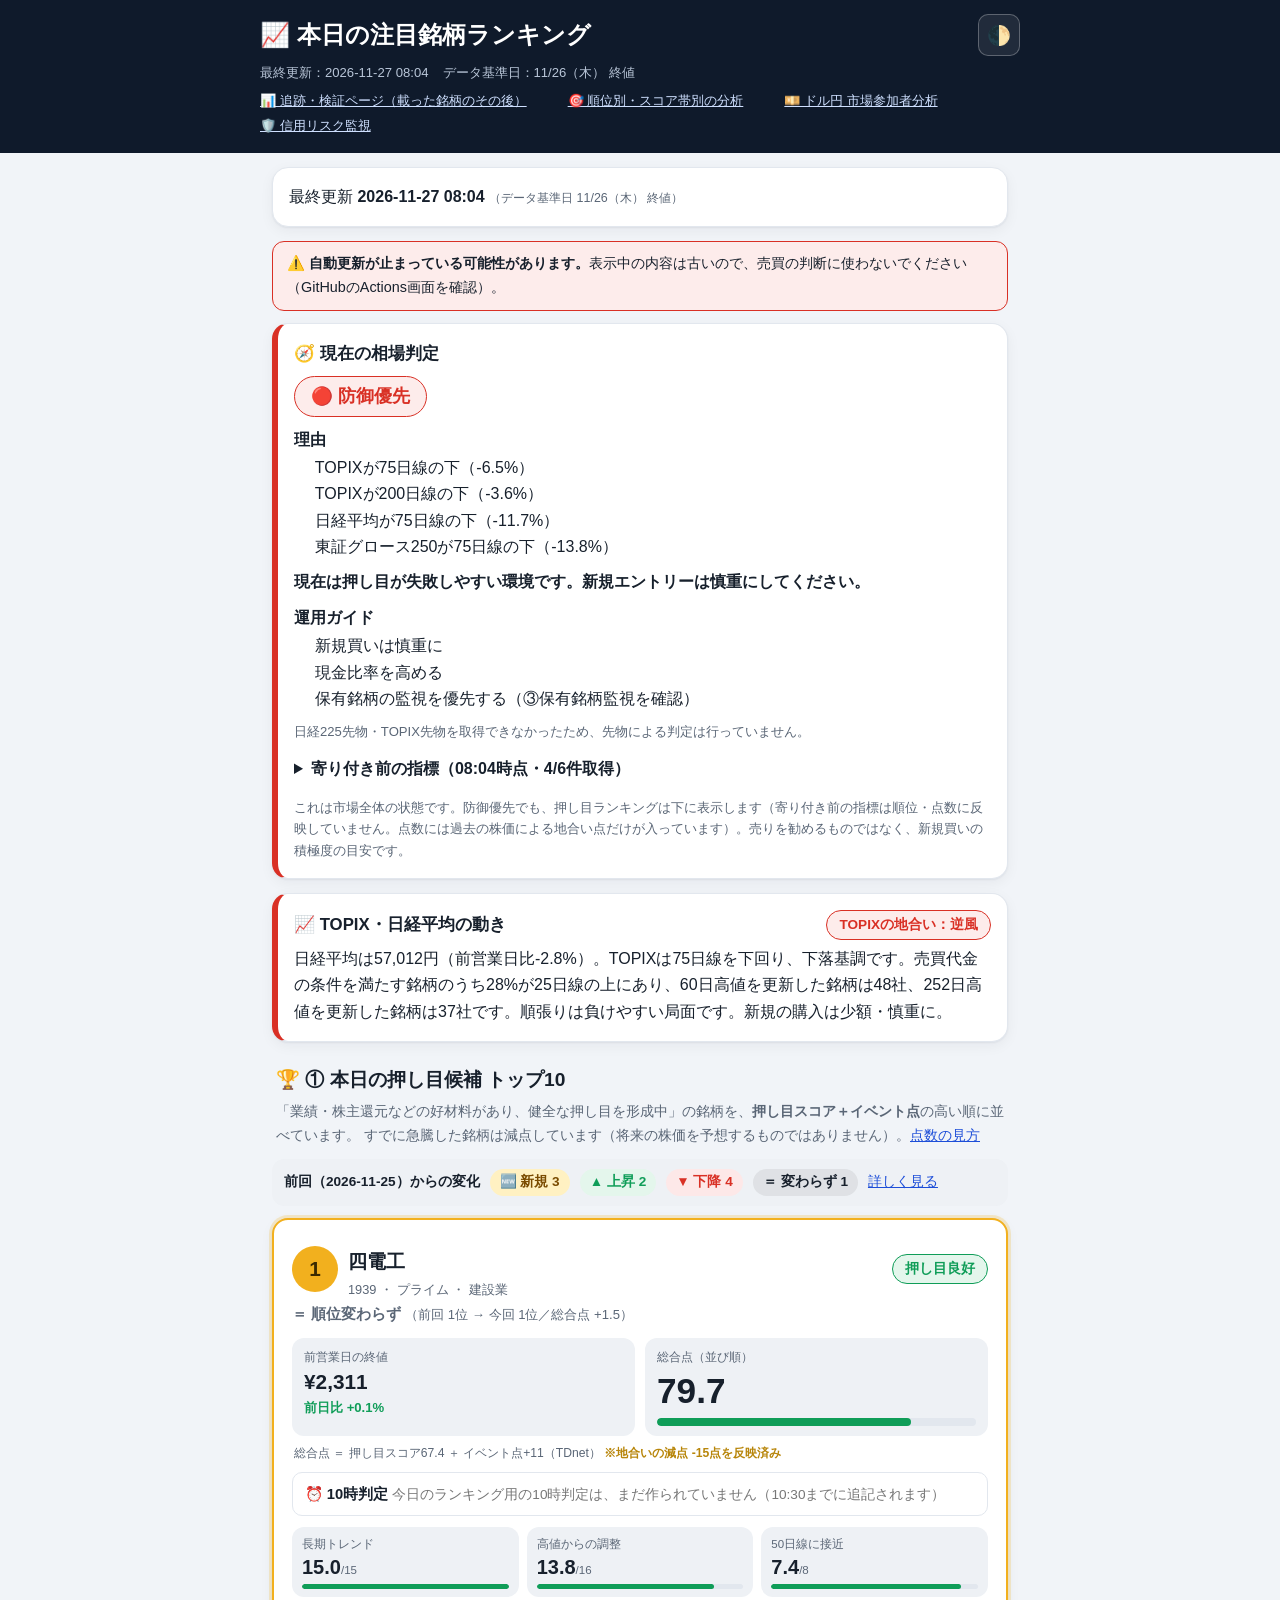
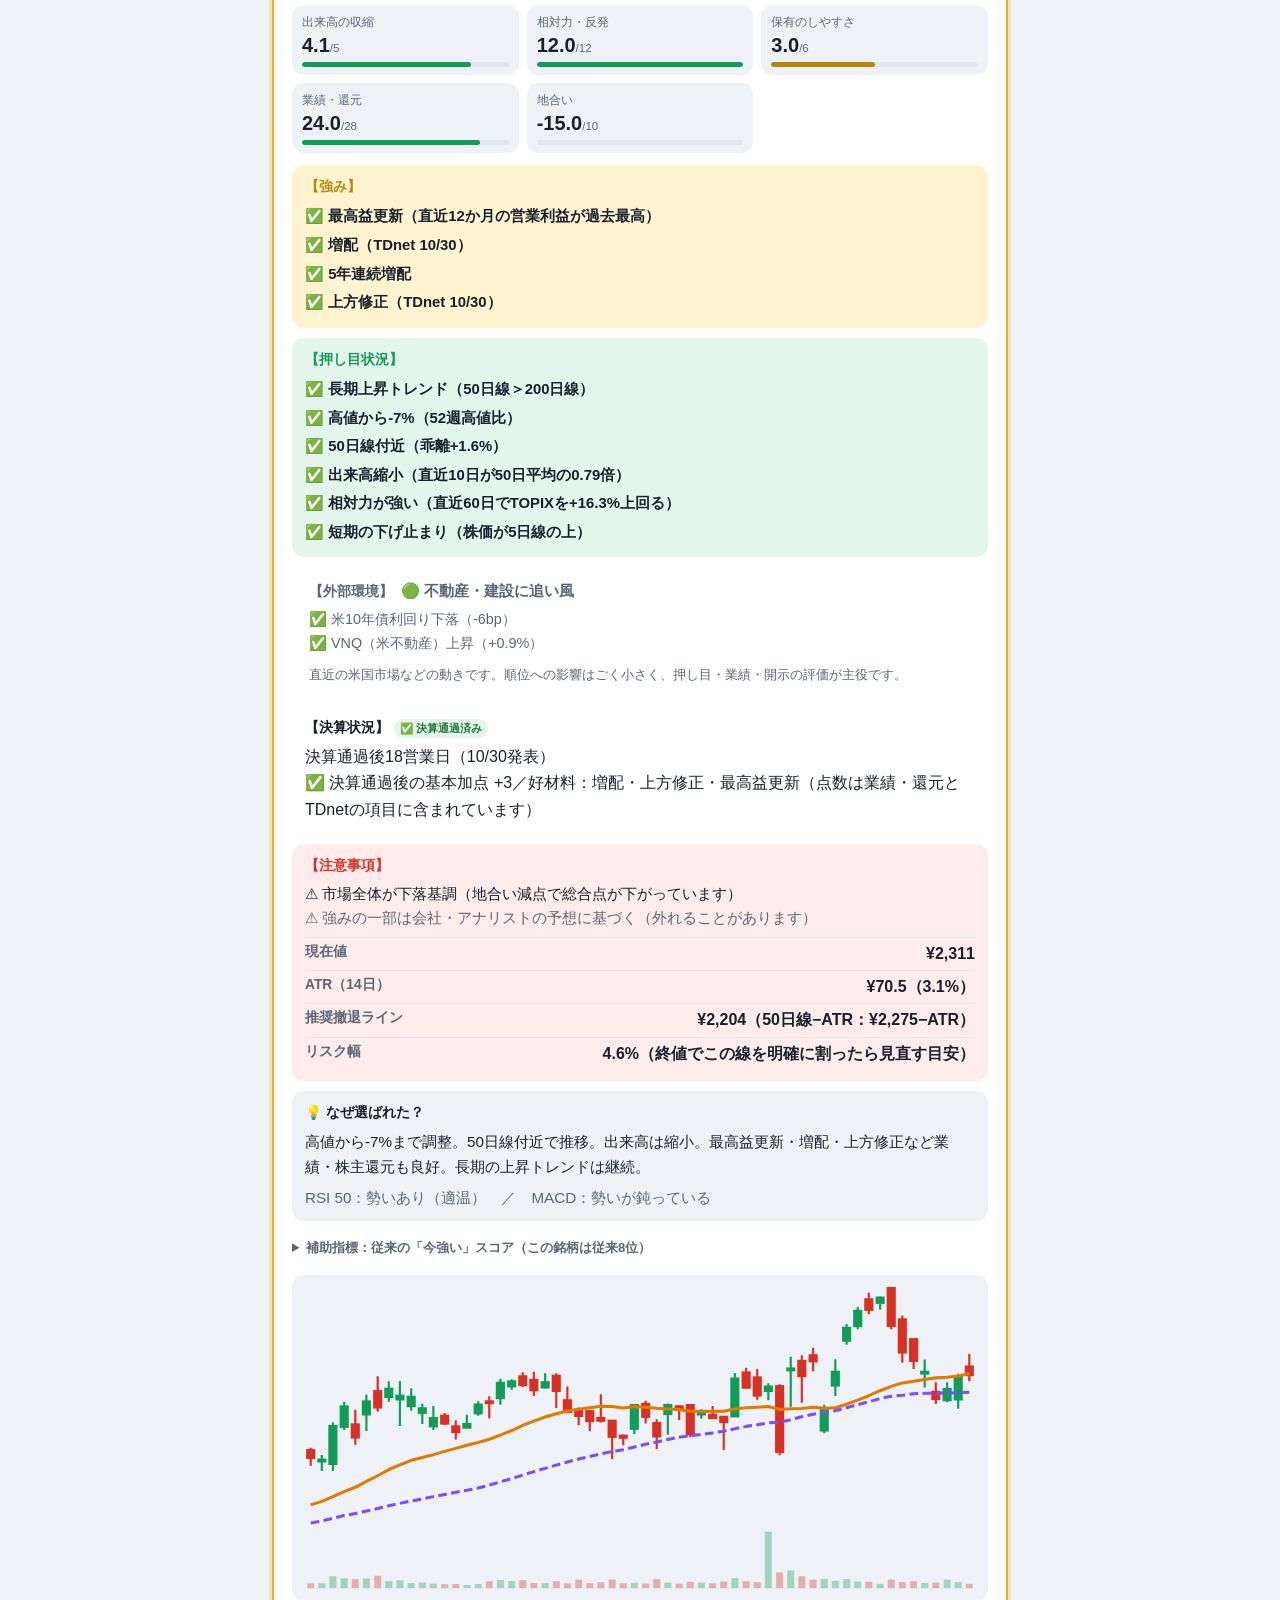
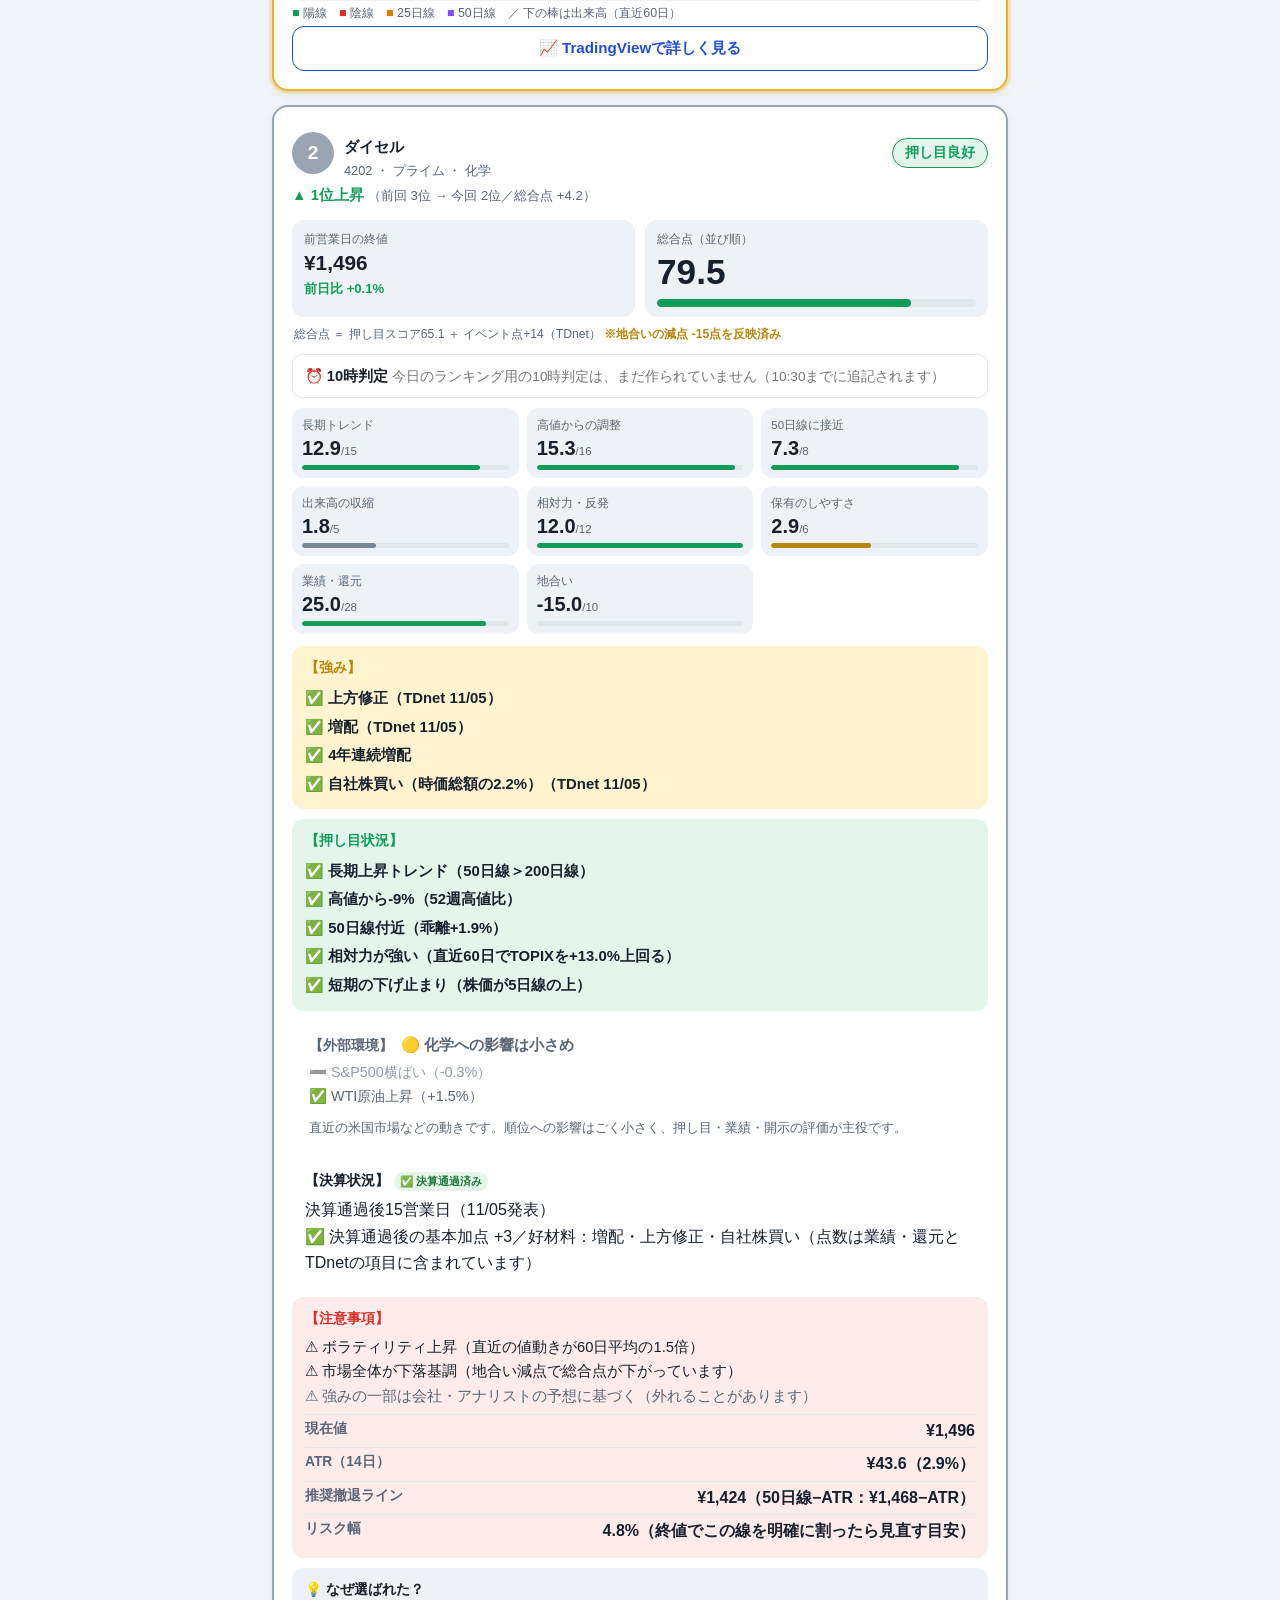
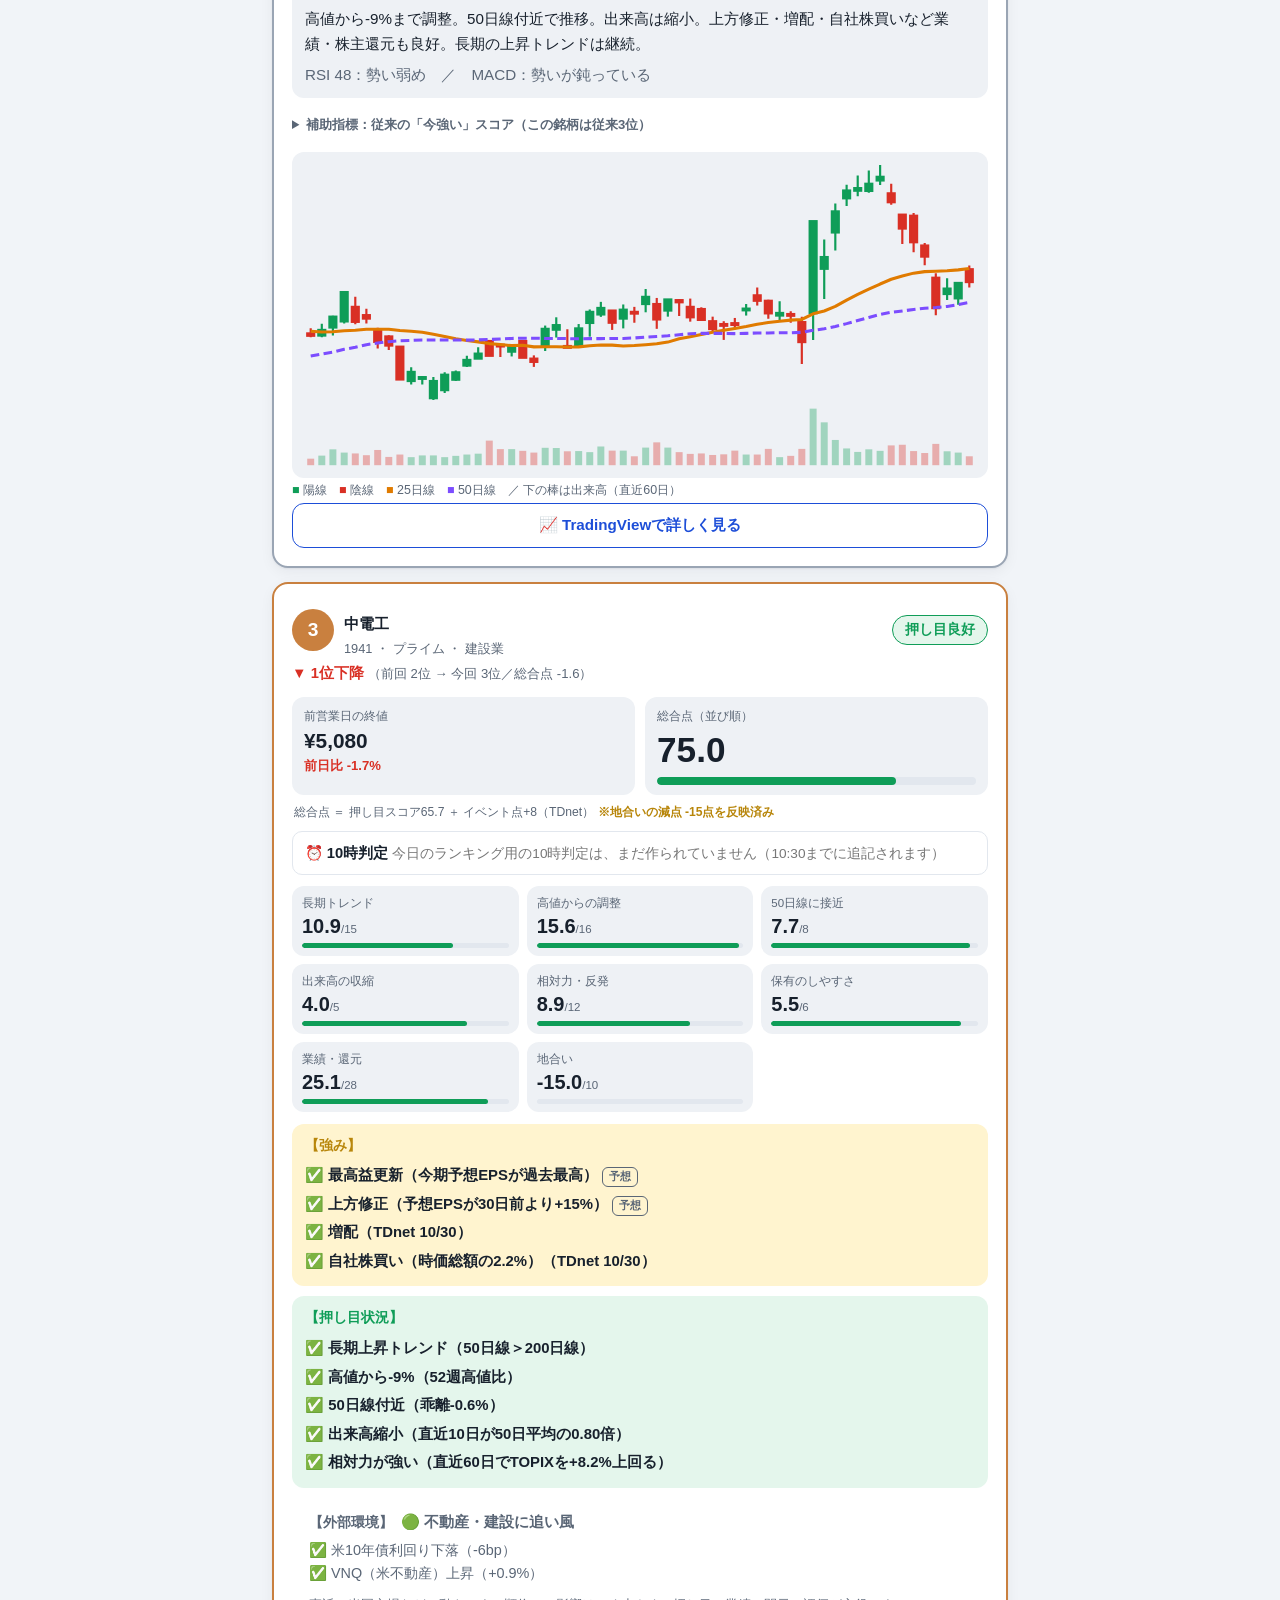
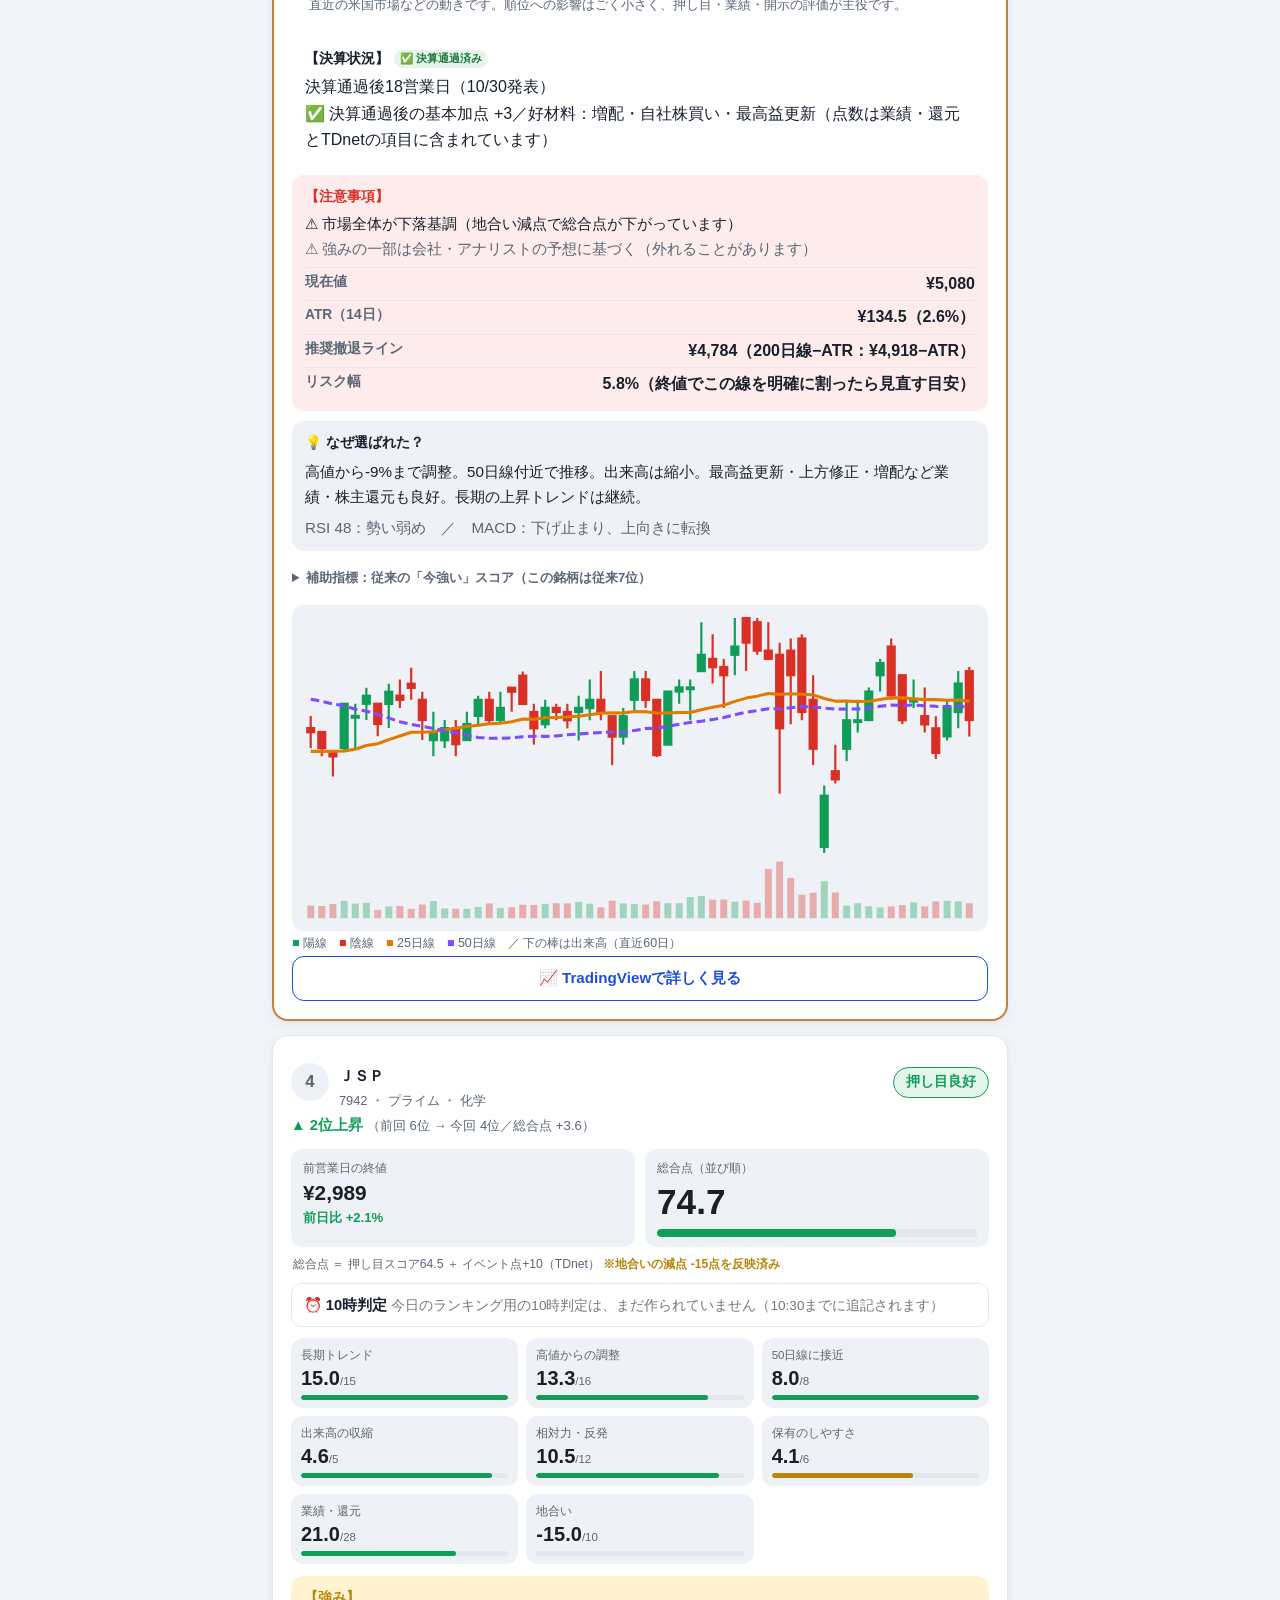
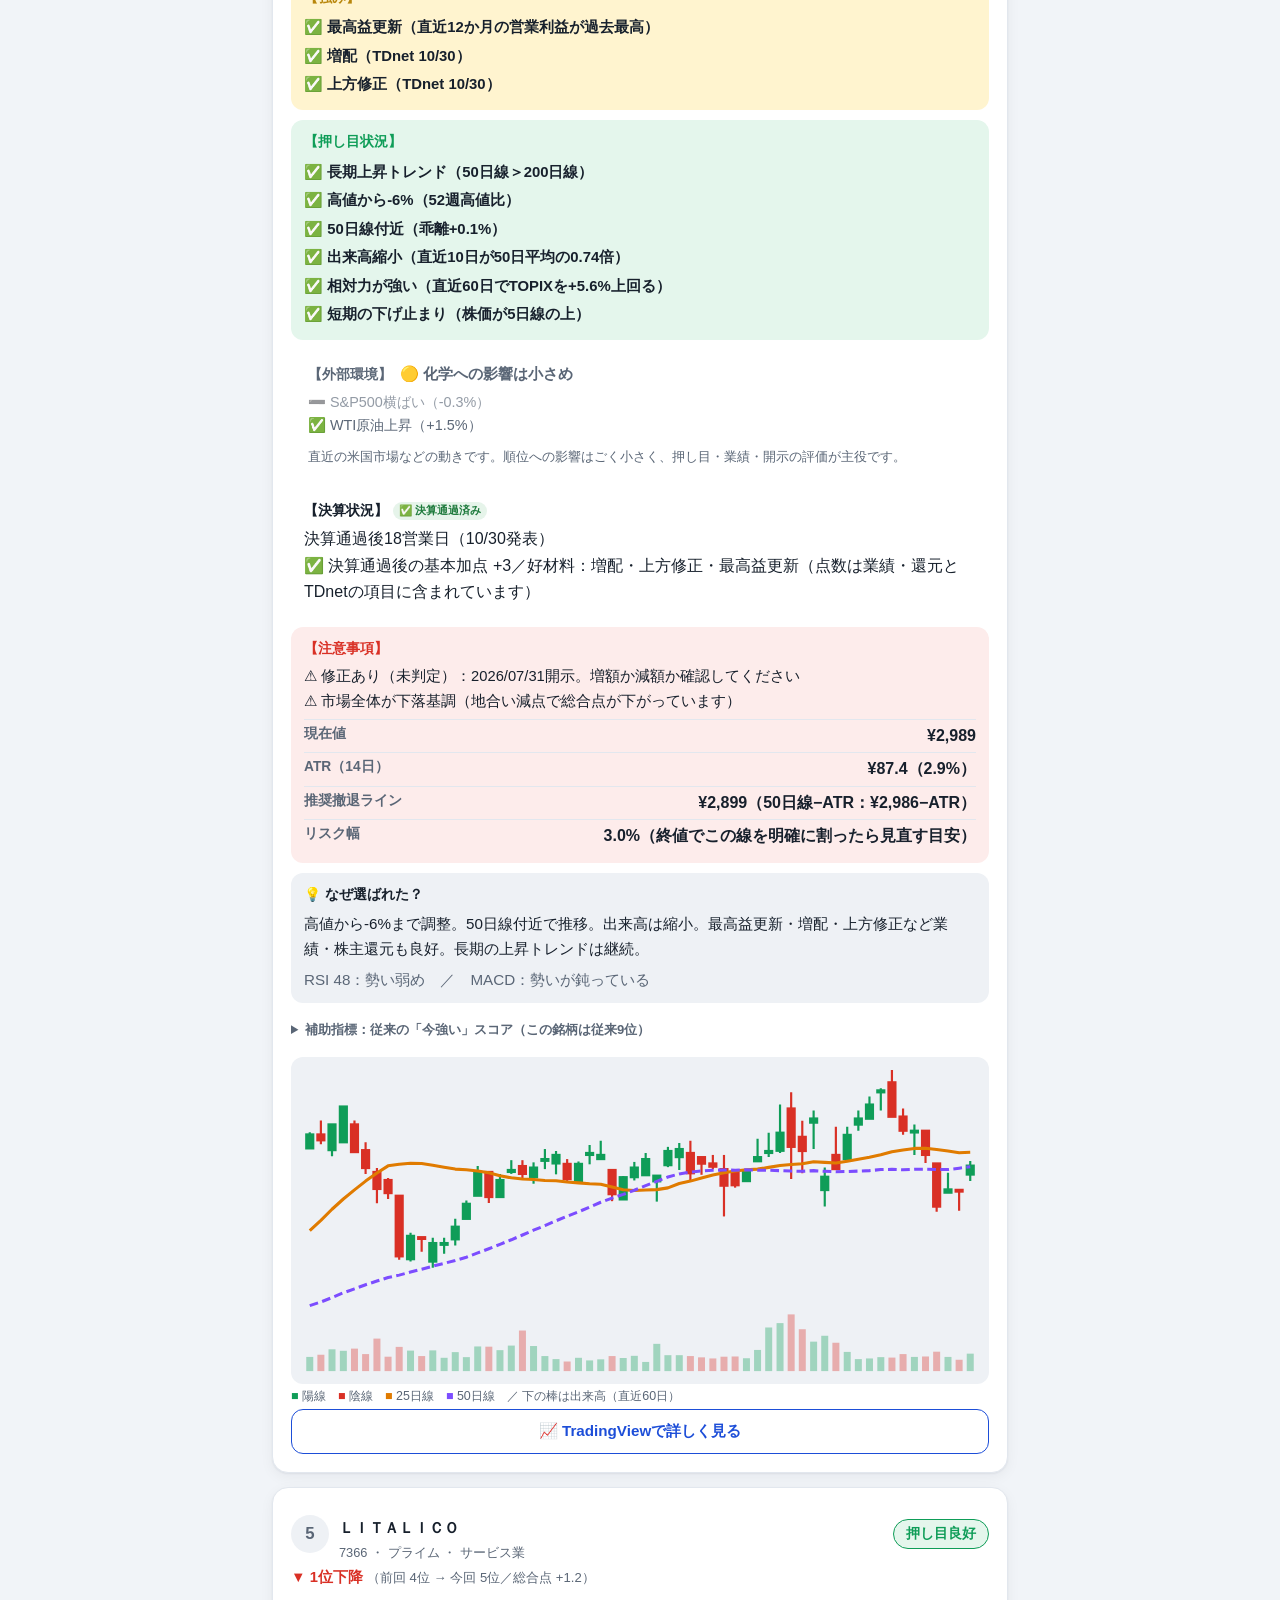
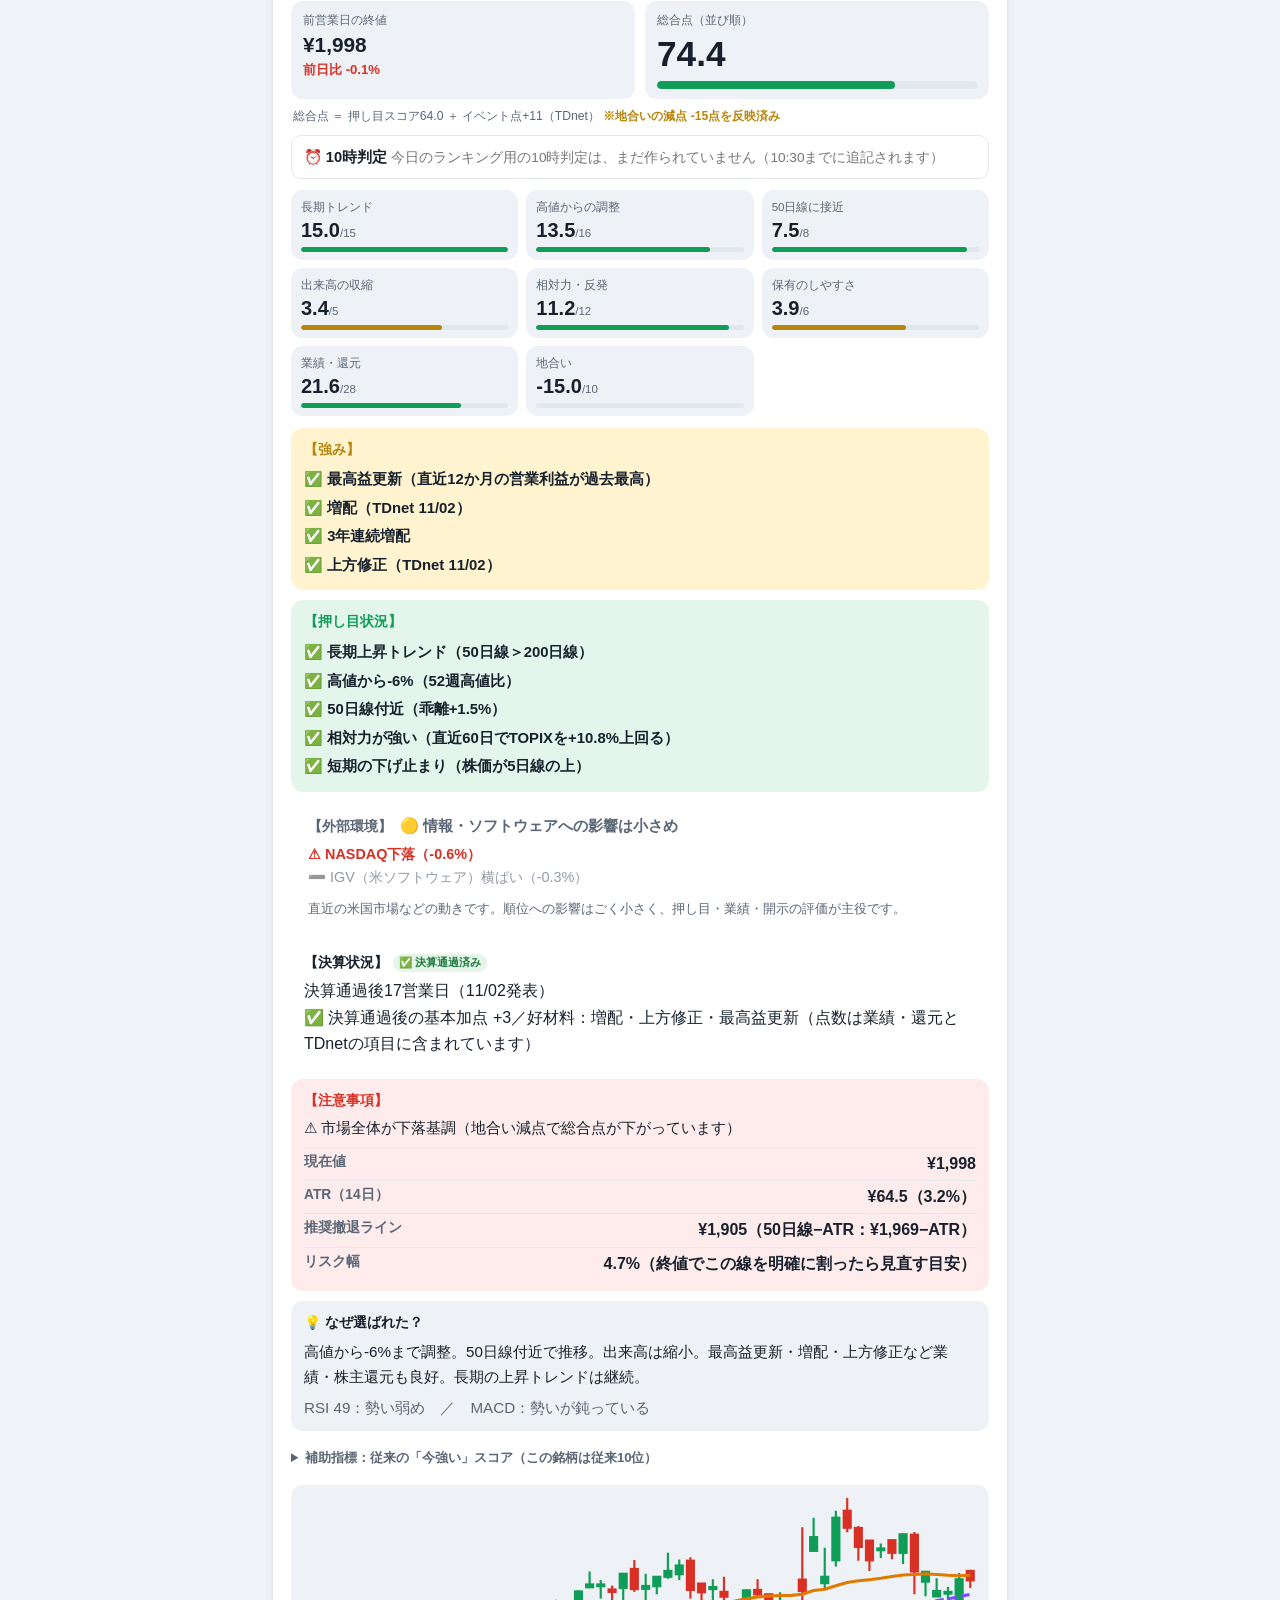
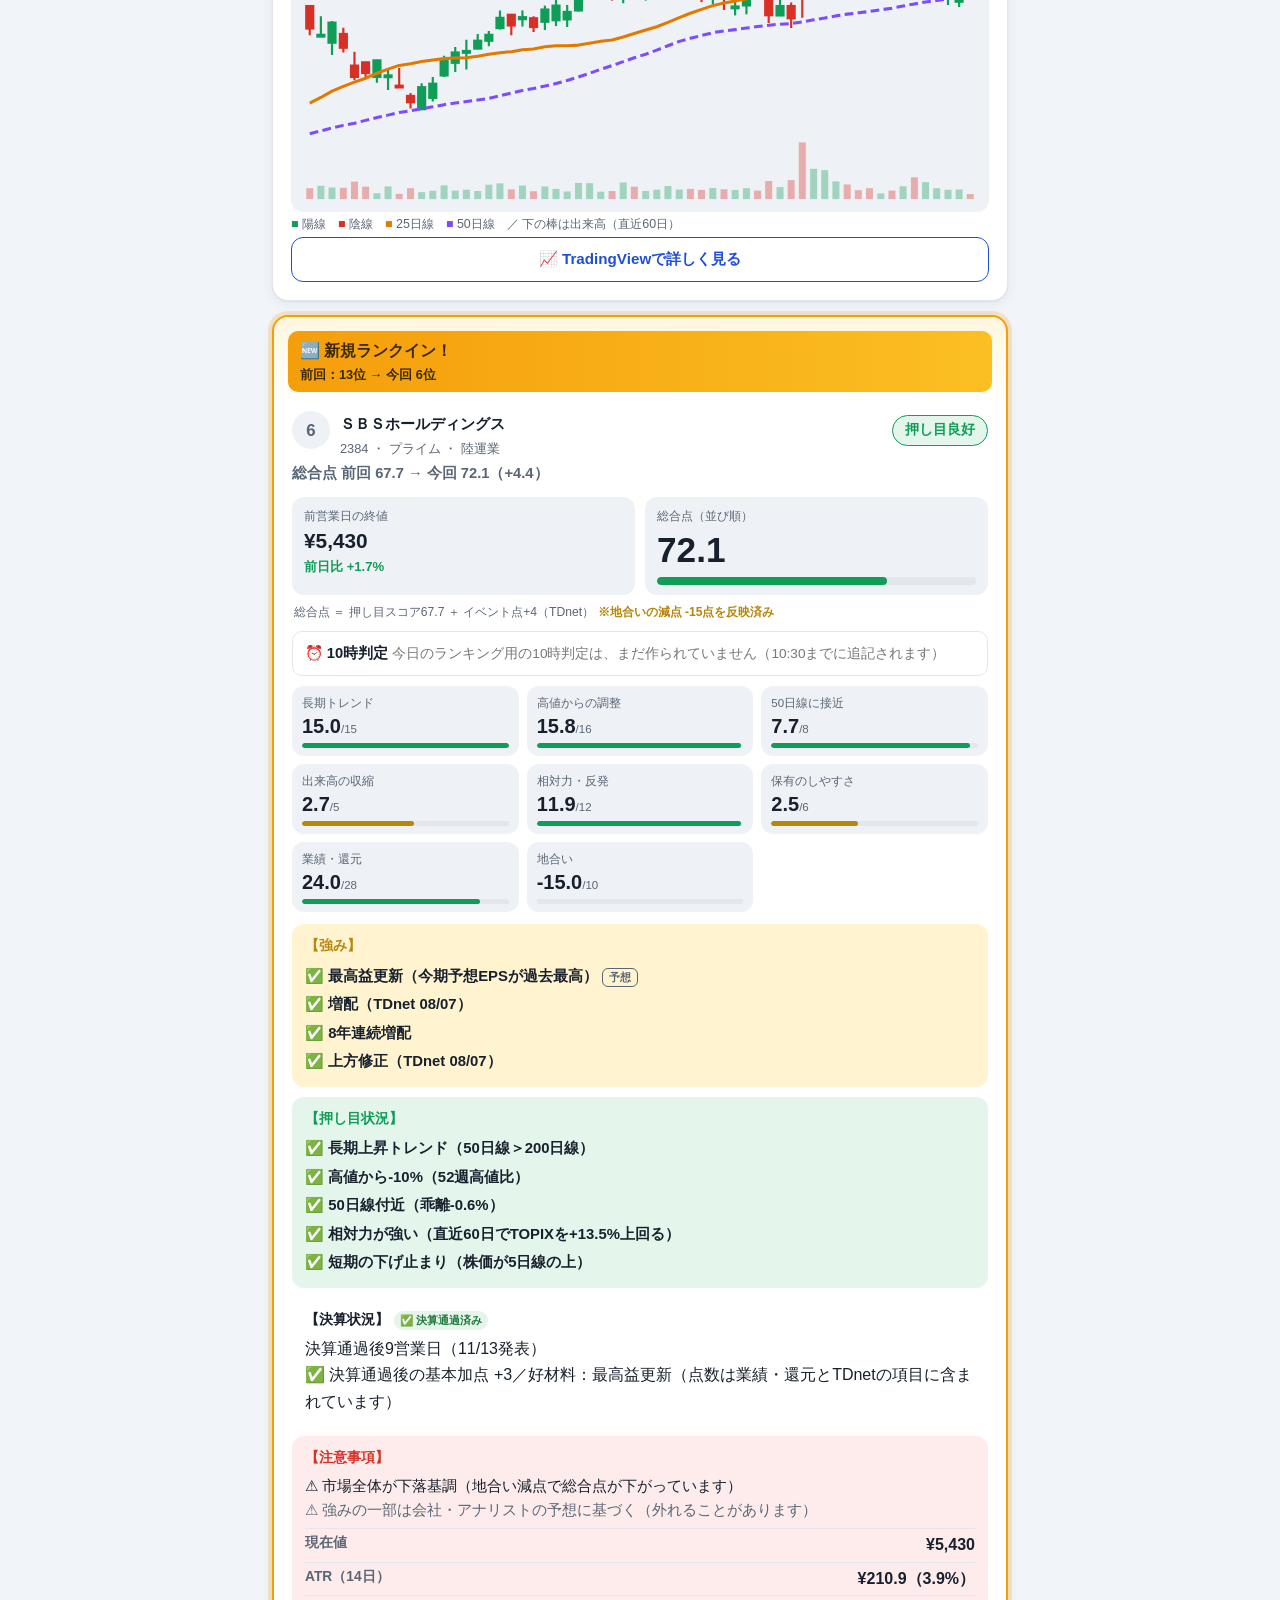
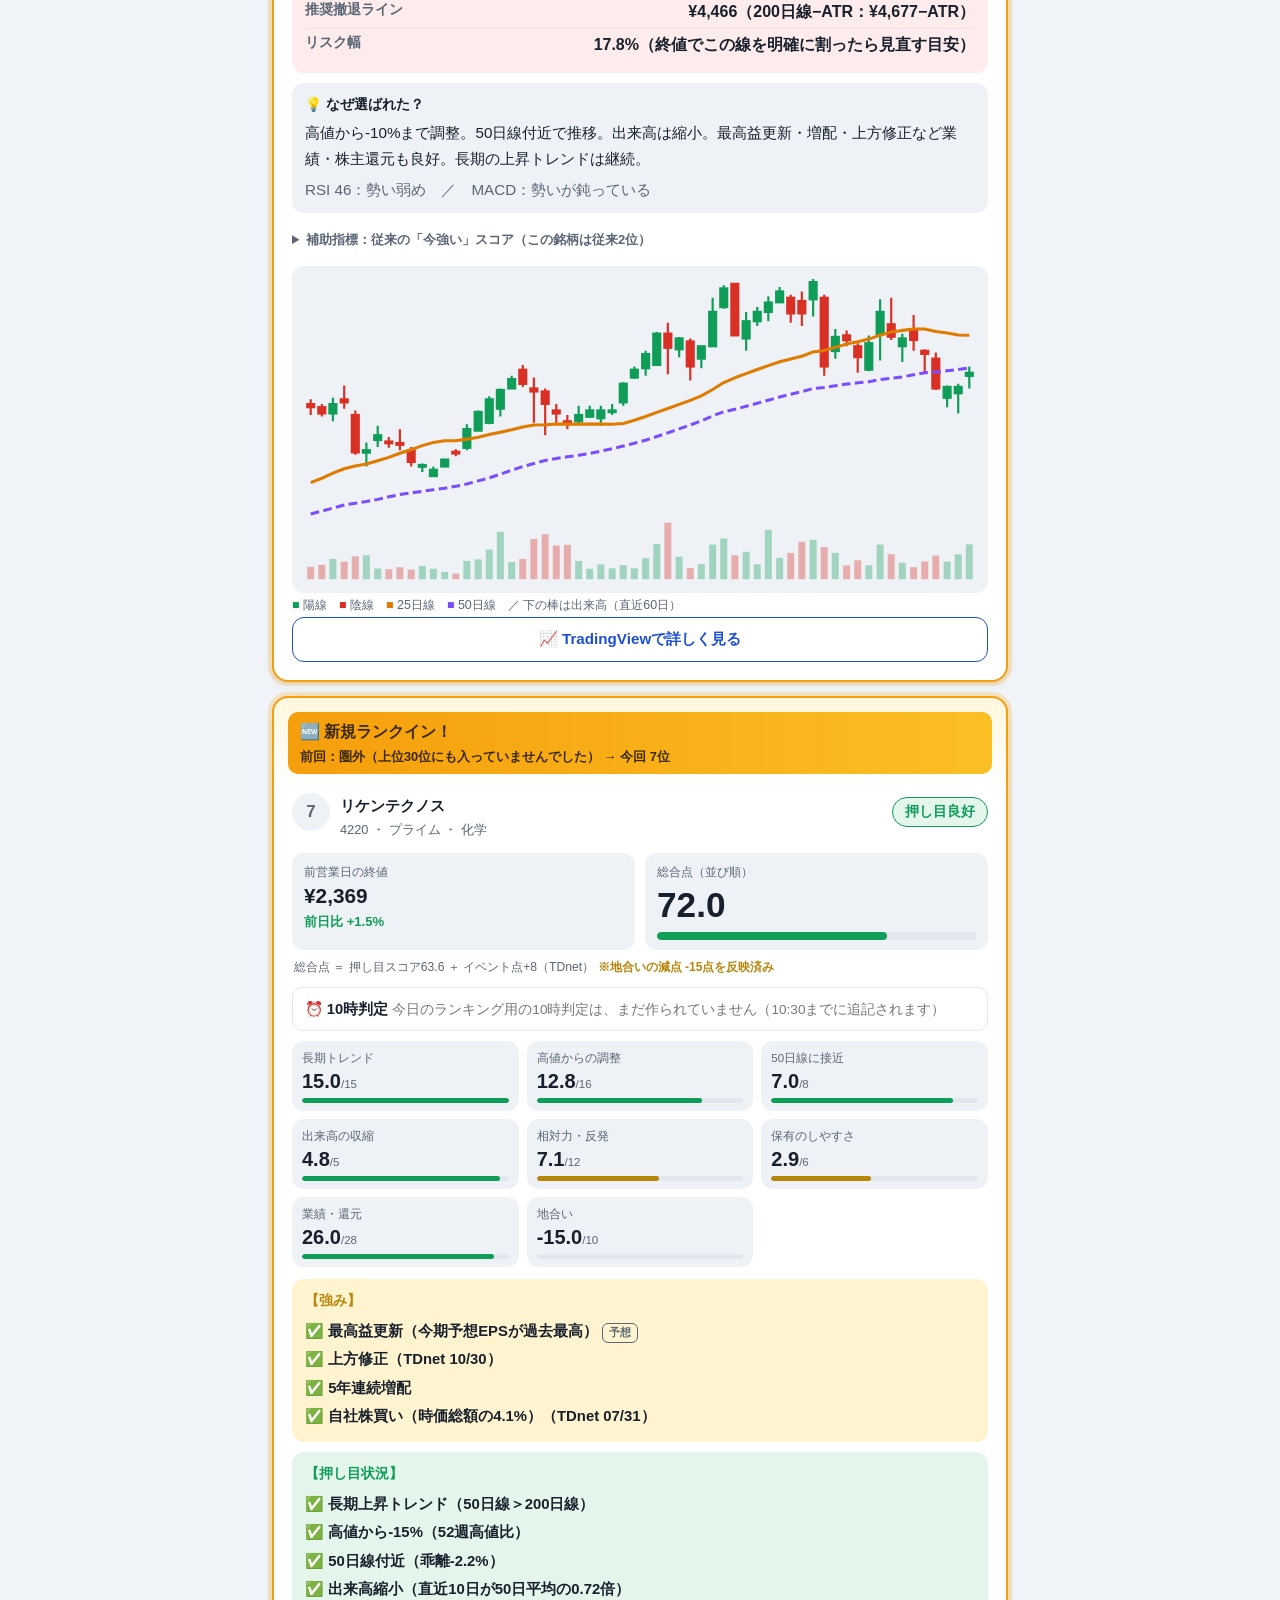
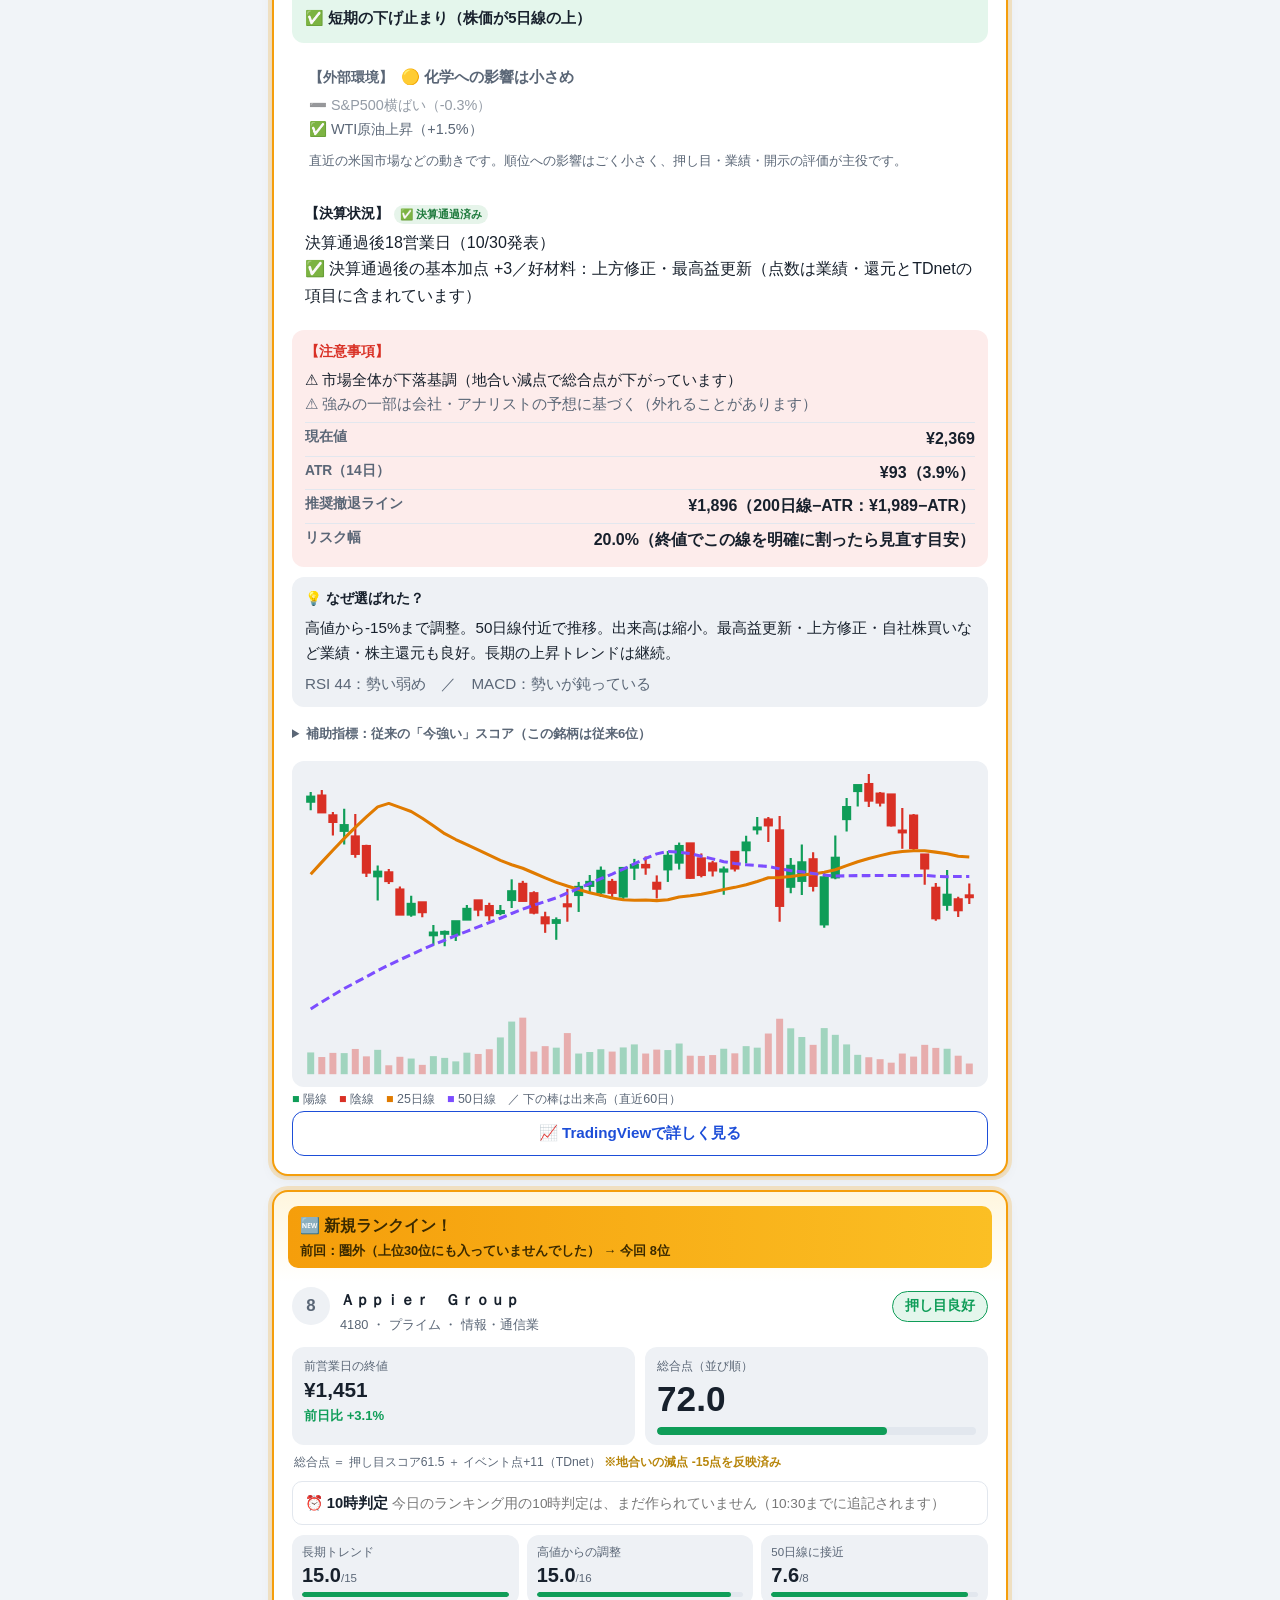
==== commit d012083b: "daily update 2026-11-27" ====
--- a/docs/index.html
+++ b/docs/index.html
@@ -6,7 +6,7 @@
 <meta name="color-scheme" content="light dark">
 <meta name="theme-color" content="#0f1a2b">
 <meta name="robots" content="noindex">
-<title>本日の注目銘柄ランキング｜11/25（水）</title>
+<title>本日の注目銘柄ランキング｜11/26（木）</title>
 <link rel="stylesheet" href="style.css">
 <script>
 (function(){try{var t=localStorage.getItem('theme');if(t){document.documentElement.setAttribute('data-theme',t);}}catch(e){}})();
@@ -21,8 +21,8 @@
       <button id="themeBtn" class="icon-btn" type="button" aria-label="ライト／ダーク表示を切り替え">🌓</button>
     </div>
     <p class="meta">
-      <span>最終更新：2026-11-26 14:50</span>
-      <span>データ基準日：11/25（水） 終値</span>
+      <span>最終更新：2026-11-27 08:04</span>
+      <span>データ基準日：11/26（木） 終値</span>
     </p>
     <p class="meta"><a class="back" href="tracking.html">📊 追跡・検証ページ（載った銘柄のその後）</a>　<a class="back" href="analysis.html">🎯 順位別・スコア帯別の分析</a>　<a class="back" href="fx/">💴 ドル円 市場参加者分析</a>　<a class="back" href="negative/">🛡️ 信用リスク監視</a></p>
   </div>
@@ -34,8 +34,8 @@
   <!-- 最終更新 -->
   <section class="card refresh" id="refresh">
     <div class="rf-row">
-      <div><span class="rf-label">最終更新</span> <b class="rf-time">2026-11-26 14:50</b>
-        <small>（データ基準日 11/25（水） 終値）</small></div>
+      <div><span class="rf-label">最終更新</span> <b class="rf-time">2026-11-27 08:04</b>
+        <small>（データ基準日 11/26（木） 終値）</small></div>
     </div>
   </section>
 
@@ -52,28 +52,28 @@
     <p class="stance-main"><span class="pill bear">🔴 防御優先</span></p>
     <p class="stance-sub"><b>理由</b></p>
     <ul class="stance-reasons">
-      <li>TOPIXが75日線の下（-6.5%）</li><li>TOPIXが200日線の下（-3.6%）</li><li>日経平均が75日線の下（-11.7%）</li><li>東証グロース250が75日線の下（-15.9%）</li>
+      <li>TOPIXが75日線の下（-6.5%）</li><li>TOPIXが200日線の下（-3.6%）</li><li>日経平均が75日線の下（-11.7%）</li><li>東証グロース250が75日線の下（-13.8%）</li>
     </ul>
     <p class="stance-msg">現在は押し目が失敗しやすい環境です。新規エントリーは慎重にしてください。</p>
     <p class="stance-sub"><b>運用ガイド</b></p>
     <ul class="stance-guide"><li>新規買いは慎重に</li><li>現金比率を高める</li><li>保有銘柄の監視を優先する（③保有銘柄監視を確認）</li></ul>
     
     
-    
+    <p class="hint">日経225先物・TOPIX先物を取得できなかったため、先物による判定は行っていません。</p>
     
     <details class="pm-table">
-      <summary>寄り付き前の指標（14:50時点・5/6件取得）</summary>
+      <summary>寄り付き前の指標（08:04時点・4/6件取得）</summary>
       <div class="table-wrap"><table>
         <thead><tr><th>指標</th><th>変化</th><th>見立て</th></tr></thead>
-        <tbody><tr class="pm-strong">
+        <tbody><tr class="pm-stale">
           <th scope="row">日経225先物<small>重視</small></th>
-          <td>+1.43%</td>
-          <td>強い</td></tr><tr class="pm-missing">
+          <td>—</td>
+          <td>古い（判定に使わず）<small>最後の値が11/26 13:45で古い</small></td></tr><tr class="pm-stale">
           <th scope="row">TOPIX先物<small>重視</small></th>
           <td>—</td>
-          <td>取得できず<small>東証の引け時点の値が無い</small></td></tr><tr class="pm-neutral">
+          <td>古い（判定に使わず）<small>最後の値が11/26 08:45で古い</small></td></tr><tr class="pm-neutral">
           <th scope="row">ドル円</th>
-          <td>-0.11%</td>
+          <td>+0.03%</td>
           <td>中立</td></tr><tr class="pm-neutral">
           <th scope="row">S&amp;P500</th>
           <td>-0.25%</td>
@@ -97,7 +97,7 @@
       <h2>📈 TOPIX・日経平均の動き</h2>
       <span class="pill bear">TOPIXの地合い：逆風</span>
     </div>
-    <p>日経平均は57,012円（前営業日比-2.8%）。TOPIXは75日線を下回り、下落基調です。売買代金の条件を満たす銘柄のうち30%が25日線の上にあり、60日高値を更新した銘柄は115社、252日高値を更新した銘柄は76社です。順張りは負けやすい局面です。新規の購入は少額・慎重に。</p>
+    <p>日経平均は57,012円（前営業日比-2.8%）。TOPIXは75日線を下回り、下落基調です。売買代金の条件を満たす銘柄のうち28%が25日線の上にあり、60日高値を更新した銘柄は48社、252日高値を更新した銘柄は37社です。順張りは負けやすい局面です。新規の購入は少額・慎重に。</p>
   </section>
 
   <!-- ランキング -->
@@ -108,16 +108,16 @@
 
   
   <div class="chg-summary" aria-label="前回からのランキング変化">
-    <b>前回（2026-11-24）からの変化</b>
-    <span class="cs new">🆕 新規 4</span>
-    <span class="cs up">▲ 上昇 6</span>
-    <span class="cs down">▼ 下降 0</span>
-    <span class="cs same">＝ 変わらず 0</span>
+    <b>前回（2026-11-25）からの変化</b>
+    <span class="cs new">🆕 新規 3</span>
+    <span class="cs up">▲ 上昇 2</span>
+    <span class="cs down">▼ 下降 4</span>
+    <span class="cs same">＝ 変わらず 1</span>
     <a href="#movers">詳しく見る</a>
   </div>
   
 
-  <section class="e10-strip" id="e10Strip" data-ranking-date="2026-11-25" hidden></section>
+  <section class="e10-strip" id="e10Strip" data-ranking-date="2026-11-26" hidden></section>
 
   
   
@@ -132,25 +132,25 @@
       <span class="pill bull" title="">押し目良好</span>
     </header>
     
-    <p class="rank-move up">
-      ▲ 1位上昇
-      <span>（前回 2位 → 今回 1位／総合点 +2.4）</span>
+    <p class="rank-move same">
+      ＝ 順位変わらず
+      <span>（前回 1位 → 今回 1位／総合点 +1.5）</span>
     </p>
     
 
     <div class="kpis">
       <div class="kpi">
         <span class="k">前営業日の終値</span>
-        <span class="v">¥2,308</span>
-        <span class="chg up">前日比 +1.1%</span>
+        <span class="v">¥2,311</span>
+        <span class="chg up">前日比 +0.1%</span>
       </div>
       <div class="kpi score-kpi">
         <span class="k">総合点（並び順）</span>
-        <span class="v big">78.2</span>
-        <span class="bar"><i class="bull" style="width: 78.2%"></i></span>
-      </div>
-    </div>
-    <p class="formula">総合点 ＝ 押し目スコア65.9 ＋ イベント点+11（TDnet）
+        <span class="v big">79.7</span>
+        <span class="bar"><i class="bull" style="width: 79.7%"></i></span>
+      </div>
+    </div>
+    <p class="formula">総合点 ＝ 押し目スコア67.4 ＋ イベント点+11（TDnet）
       
       <b>※地合いの減点 -15点を反映済み</b></p>
     
@@ -163,20 +163,20 @@
         <span class="bar mini"><i class="bull" style="width: 100%"></i></span></div>
       
       
-      <div class="sc"><span class="k">高値からの調整</span><span class="n">13.9<small>/16</small></span>
-        <span class="bar mini"><i class="bull" style="width: 87%"></i></span></div>
-      
-      
-      <div class="sc"><span class="k">50日線に接近</span><span class="n">7.5<small>/8</small></span>
-        <span class="bar mini"><i class="bull" style="width: 94%"></i></span></div>
-      
-      
-      <div class="sc"><span class="k">出来高の収縮</span><span class="n">3.8<small>/5</small></span>
-        <span class="bar mini"><i class="bull" style="width: 76%"></i></span></div>
-      
-      
-      <div class="sc"><span class="k">相対力・反発</span><span class="n">10.7<small>/12</small></span>
-        <span class="bar mini"><i class="bull" style="width: 89%"></i></span></div>
+      <div class="sc"><span class="k">高値からの調整</span><span class="n">13.8<small>/16</small></span>
+        <span class="bar mini"><i class="bull" style="width: 86%"></i></span></div>
+      
+      
+      <div class="sc"><span class="k">50日線に接近</span><span class="n">7.4<small>/8</small></span>
+        <span class="bar mini"><i class="bull" style="width: 92%"></i></span></div>
+      
+      
+      <div class="sc"><span class="k">出来高の収縮</span><span class="n">4.1<small>/5</small></span>
+        <span class="bar mini"><i class="bull" style="width: 82%"></i></span></div>
+      
+      
+      <div class="sc"><span class="k">相対力・反発</span><span class="n">12.0<small>/12</small></span>
+        <span class="bar mini"><i class="bull" style="width: 100%"></i></span></div>
       
       
       <div class="sc"><span class="k">保有のしやすさ</span><span class="n">3.0<small>/6</small></span>
@@ -210,7 +210,7 @@
     <section class="block pullback">
       <h4>【押し目状況】</h4>
       <ul>
-        <li>✅ 長期上昇トレンド（50日線＞200日線）</li><li>✅ 高値から-7%（52週高値比）</li><li>✅ 50日線付近（乖離+1.5%）</li><li>✅ 出来高縮小（直近10日が50日平均の0.82倍）</li><li>✅ 相対力が強い（直近60日でTOPIXを+17.7%上回る）</li><li>✅ 短期の下げ止まり（株価が5日線の上）</li>
+        <li>✅ 長期上昇トレンド（50日線＞200日線）</li><li>✅ 高値から-7%（52週高値比）</li><li>✅ 50日線付近（乖離+1.6%）</li><li>✅ 出来高縮小（直近10日が50日平均の0.79倍）</li><li>✅ 相対力が強い（直近60日でTOPIXを+16.3%上回る）</li><li>✅ 短期の下げ止まり（株価が5日線の上）</li>
       </ul>
     </section>
 
@@ -229,7 +229,7 @@
     <section class="block earn earn-passed">
       <h4>【決算状況】<span class="earn-badge ok">✅ 決算通過済み</span></h4>
       <ul>
-        <li>決算通過後17営業日（10/30発表）</li>
+        <li>決算通過後18営業日（10/30発表）</li>
         
         <li>✅ 決算通過後の基本加点 +3／好材料：増配・上方修正・最高益更新（点数は業績・還元とTDnetの項目に含まれています）</li>
       </ul>
@@ -242,9 +242,9 @@
       </ul>
       
       <table class="stoptbl" aria-label="ATRベースの撤退ライン">
-        <tr><th>現在値</th><td>¥2,308</td></tr>
-        <tr><th>ATR（14日）</th><td>¥71.4（3.1%）</td></tr>
-        <tr><th>推奨撤退ライン</th><td><b>¥2,203</b>（50日線−ATR：¥2,274−ATR）</td></tr>
+        <tr><th>現在値</th><td>¥2,311</td></tr>
+        <tr><th>ATR（14日）</th><td>¥70.5（3.1%）</td></tr>
+        <tr><th>推奨撤退ライン</th><td><b>¥2,204</b>（50日線−ATR：¥2,275−ATR）</td></tr>
         <tr><th>リスク幅</th><td><b>4.6%</b>（終値でこの線を明確に割ったら見直す目安）</td></tr>
       </table>
       
@@ -253,18 +253,18 @@
     <section class="block easy">
       <h4>💡 なぜ選ばれた？</h4>
       <p>高値から-7%まで調整。50日線付近で推移。出来高は縮小。最高益更新・増配・上方修正など業績・株主還元も良好。長期の上昇トレンドは継続。</p>
-      <p class="indicators">RSI 50：勢い弱め　／　MACD：勢いが鈍っている</p>
+      <p class="indicators">RSI 50：勢いあり（適温）　／　MACD：勢いが鈍っている</p>
     </section>
 
     <details class="legacy">
-      <summary>補助指標：従来の「今強い」スコア（この銘柄は従来6位）</summary>
-      <p class="hint">総合点33（基本22＋イベント11）／ 期待値点30
-        ／ トレンド5・需給0・業績15・市場2
+      <summary>補助指標：従来の「今強い」スコア（この銘柄は従来8位）</summary>
+      <p class="hint">総合点37（基本26＋イベント11）／ 期待値点33
+        ／ トレンド9・需給0・業績15・市場2
         。値が高いほど「いま勢いがある」状態で、押し目の良さとは別の指標です。</p>
     </details>
 
     <div class="chart">
-      <svg viewBox="0 0 320 150" class="candle" role="img" aria-label="直近60日のローソク足と25日・50日移動平均線"><line class="up" x1="8.6" x2="8.6" y1="84.2" y2="93.1"/><rect class="up" x="7.0" y="84.6" width="3.2" height="7.8"/><rect class="vol up" x="7.0" y="141.6" width="3.2" height="2.4"/><line class="dn" x1="13.7" x2="13.7" y1="78.7" y2="86.9"/><rect class="dn" x="12.1" y="79.8" width="3.2" height="3.6"/><rect class="vol dn" x="12.1" y="141.8" width="3.2" height="2.2"/><line class="up" x1="18.8" x2="18.8" y1="82.1" y2="89.3"/><rect class="up" x="17.2" y="84.2" width="3.2" height="0.8"/><rect class="vol up" x="17.2" y="141.7" width="3.2" height="2.3"/><line class="up" x1="24.0" x2="24.0" y1="67.1" y2="89.3"/><rect class="up" x="22.4" y="68.8" width="3.2" height="17.3"/><rect class="vol up" x="22.4" y="138.5" width="3.2" height="5.5"/><line class="up" x1="29.1" x2="29.1" y1="57.8" y2="70.7"/><rect class="up" x="27.5" y="59.9" width="3.2" height="9.3"/><rect class="vol up" x="27.5" y="139.4" width="3.2" height="4.6"/><line class="dn" x1="34.2" x2="34.2" y1="61.4" y2="77.4"/><rect class="dn" x="32.6" y="68.1" width="3.2" height="5.9"/><rect class="vol dn" x="32.6" y="139.8" width="3.2" height="4.2"/><line class="up" x1="39.4" x2="39.4" y1="54.6" y2="71.1"/><rect class="up" x="37.8" y="57.6" width="3.2" height="5.9"/><rect class="vol up" x="37.8" y="139.5" width="3.2" height="4.5"/><line class="dn" x1="44.5" x2="44.5" y1="46.2" y2="62.2"/><rect class="dn" x="42.9" y="53.0" width="3.2" height="7.4"/><rect class="vol dn" x="42.9" y="138.3" width="3.2" height="5.7"/><line class="up" x1="49.6" x2="49.6" y1="48.5" y2="57.8"/><rect class="up" x="48.0" y="51.9" width="3.2" height="3.8"/><rect class="vol up" x="48.0" y="140.8" width="3.2" height="3.2"/><line class="up" x1="54.8" x2="54.8" y1="48.3" y2="68.8"/><rect class="up" x="53.2" y="55.1" width="3.2" height="1.7"/><rect class="vol up" x="53.2" y="140.3" width="3.2" height="3.7"/><line class="up" x1="59.9" x2="59.9" y1="51.7" y2="61.8"/><rect class="up" x="58.3" y="55.5" width="3.2" height="4.2"/><rect class="vol up" x="58.3" y="141.6" width="3.2" height="2.4"/><line class="up" x1="65.0" x2="65.0" y1="58.7" y2="67.9"/><rect class="up" x="63.4" y="60.8" width="3.2" height="2.1"/><rect class="vol up" x="63.4" y="141.4" width="3.2" height="2.6"/><line class="up" x1="70.2" x2="70.2" y1="59.7" y2="70.7"/><rect class="up" x="68.6" y="65.2" width="3.2" height="3.8"/><rect class="vol up" x="68.6" y="141.9" width="3.2" height="2.1"/><line class="dn" x1="75.3" x2="75.3" y1="62.9" y2="68.4"/><rect class="dn" x="73.7" y="64.1" width="3.2" height="3.6"/><rect class="vol dn" x="73.7" y="142.2" width="3.2" height="1.8"/><line class="dn" x1="80.4" x2="80.4" y1="66.2" y2="74.9"/><rect class="dn" x="78.8" y="69.0" width="3.2" height="2.5"/><rect class="vol dn" x="78.8" y="142.1" width="3.2" height="1.9"/><line class="up" x1="85.6" x2="85.6" y1="63.7" y2="69.6"/><rect class="up" x="84.0" y="67.9" width="3.2" height="1.7"/><rect class="vol up" x="84.0" y="142.5" width="3.2" height="1.5"/><line class="up" x1="90.7" x2="90.7" y1="57.6" y2="64.1"/><rect class="up" x="89.1" y="59.1" width="3.2" height="4.0"/><rect class="vol up" x="89.1" y="142.1" width="3.2" height="1.9"/><line class="dn" x1="95.8" x2="95.8" y1="55.3" y2="65.4"/><rect class="dn" x="94.2" y="57.6" width="3.2" height="0.8"/><rect class="vol dn" x="94.2" y="140.8" width="3.2" height="3.2"/><line class="up" x1="101.0" x2="101.0" y1="47.3" y2="59.1"/><rect class="up" x="99.4" y="49.2" width="3.2" height="7.0"/><rect class="vol up" x="99.4" y="140.2" width="3.2" height="3.8"/><line class="up" x1="106.1" x2="106.1" y1="47.5" y2="52.3"/><rect class="up" x="104.5" y="48.5" width="3.2" height="2.3"/><rect class="vol up" x="104.5" y="140.7" width="3.2" height="3.3"/><line class="dn" x1="111.2" x2="111.2" y1="44.3" y2="51.1"/><rect class="dn" x="109.6" y="46.2" width="3.2" height="4.0"/><rect class="vol dn" x="109.6" y="140.3" width="3.2" height="3.7"/><line class="dn" x1="116.4" x2="116.4" y1="44.2" y2="55.2"/><rect class="dn" x="114.8" y="47.8" width="3.2" height="4.7"/><rect class="vol dn" x="114.8" y="141.6" width="3.2" height="2.4"/><line class="up" x1="121.5" x2="121.5" y1="44.8" y2="51.7"/><rect class="up" x="119.9" y="48.9" width="3.2" height="2.4"/><rect class="vol up" x="119.9" y="141.6" width="3.2" height="2.4"/><line class="dn" x1="126.6" x2="126.6" y1="44.8" y2="60.6"/><rect class="dn" x="125.0" y="45.9" width="3.2" height="6.9"/><rect class="vol dn" x="125.0" y="140.8" width="3.2" height="3.2"/><line class="dn" x1="131.8" x2="131.8" y1="50.9" y2="62.9"/><rect class="dn" x="130.2" y="57.1" width="3.2" height="5.4"/><rect class="vol dn" x="130.2" y="141.8" width="3.2" height="2.2"/><line class="dn" x1="136.9" x2="136.9" y1="60.3" y2="68.5"/><rect class="dn" x="135.3" y="61.4" width="3.2" height="2.8"/><rect class="vol dn" x="135.3" y="140.1" width="3.2" height="3.9"/><line class="dn" x1="142.0" x2="142.0" y1="62.1" y2="71.1"/><rect class="dn" x="140.4" y="62.1" width="3.2" height="4.5"/><rect class="vol dn" x="140.4" y="141.7" width="3.2" height="2.3"/><line class="dn" x1="147.2" x2="147.2" y1="54.3" y2="67.2"/><rect class="dn" x="145.6" y="65.1" width="3.2" height="1.3"/><rect class="vol dn" x="145.6" y="141.2" width="3.2" height="2.8"/><line class="dn" x1="152.3" x2="152.3" y1="66.4" y2="83.9"/><rect class="dn" x="150.7" y="66.4" width="3.2" height="7.3"/><rect class="vol dn" x="150.7" y="140.0" width="3.2" height="4.0"/><line class="dn" x1="157.4" x2="157.4" y1="72.6" y2="77.6"/><rect class="dn" x="155.8" y="73.3" width="3.2" height="0.9"/><rect class="vol dn" x="155.8" y="141.7" width="3.2" height="2.3"/><line class="up" x1="162.6" x2="162.6" y1="59.3" y2="72.4"/><rect class="up" x="161.0" y="59.3" width="3.2" height="10.8"/><rect class="vol up" x="161.0" y="141.5" width="3.2" height="2.5"/><line class="dn" x1="167.7" x2="167.7" y1="57.3" y2="67.7"/><rect class="dn" x="166.1" y="58.8" width="3.2" height="5.8"/><rect class="vol dn" x="166.1" y="141.9" width="3.2" height="2.1"/><line class="dn" x1="172.8" x2="172.8" y1="65.7" y2="79.3"/><rect class="dn" x="171.2" y="67.5" width="3.2" height="6.0"/><rect class="vol dn" x="171.2" y="139.8" width="3.2" height="4.2"/><line class="up" x1="178.0" x2="178.0" y1="58.6" y2="72.9"/><rect class="up" x="176.4" y="59.3" width="3.2" height="4.1"/><rect class="vol up" x="176.4" y="141.4" width="3.2" height="2.6"/><line class="dn" x1="183.1" x2="183.1" y1="59.5" y2="66.2"/><rect class="dn" x="181.5" y="59.9" width="3.2" height="1.5"/><rect class="vol dn" x="181.5" y="141.9" width="3.2" height="2.1"/><line class="dn" x1="188.2" x2="188.2" y1="59.3" y2="73.9"/><rect class="dn" x="186.6" y="59.3" width="3.2" height="13.4"/><rect class="vol dn" x="186.6" y="141.0" width="3.2" height="3.0"/><line class="up" x1="193.4" x2="193.4" y1="61.2" y2="65.5"/><rect class="up" x="191.8" y="62.7" width="3.2" height="0.8"/><rect class="vol up" x="191.8" y="141.4" width="3.2" height="2.6"/><line class="dn" x1="198.5" x2="198.5" y1="59.7" y2="65.3"/><rect class="dn" x="196.9" y="63.8" width="3.2" height="1.5"/><rect class="vol dn" x="196.9" y="141.8" width="3.2" height="2.2"/><line class="dn" x1="203.6" x2="203.6" y1="64.7" y2="79.8"/><rect class="dn" x="202.0" y="64.7" width="3.2" height="2.4"/><rect class="vol dn" x="202.0" y="140.9" width="3.2" height="3.1"/><line class="up" x1="208.8" x2="208.8" y1="44.6" y2="64.4"/><rect class="up" x="207.2" y="47.2" width="3.2" height="17.3"/><rect class="vol up" x="207.2" y="139.4" width="3.2" height="4.6"/><line class="dn" x1="213.9" x2="213.9" y1="42.2" y2="51.7"/><rect class="dn" x="212.3" y="44.4" width="3.2" height="6.9"/><rect class="vol dn" x="212.3" y="140.8" width="3.2" height="3.2"/><line class="dn" x1="219.0" x2="219.0" y1="42.9" y2="56.9"/><rect class="dn" x="217.4" y="46.8" width="3.2" height="8.2"/><rect class="vol dn" x="217.4" y="141.2" width="3.2" height="2.8"/><line class="up" x1="224.2" x2="224.2" y1="49.3" y2="57.1"/><rect class="up" x="222.6" y="50.9" width="3.2" height="1.9"/><rect class="vol up" x="222.6" y="118.0" width="3.2" height="26.0"/><line class="dn" x1="229.3" x2="229.3" y1="49.8" y2="82.1"/><rect class="dn" x="227.7" y="50.6" width="3.2" height="30.0"/><rect class="vol dn" x="227.7" y="136.7" width="3.2" height="7.3"/><line class="up" x1="234.4" x2="234.4" y1="37.3" y2="60.1"/><rect class="up" x="232.8" y="42.7" width="3.2" height="0.8"/><rect class="vol up" x="232.8" y="135.9" width="3.2" height="8.1"/><line class="dn" x1="239.6" x2="239.6" y1="36.6" y2="58.2"/><rect class="dn" x="238.0" y="39.2" width="3.2" height="6.9"/><rect class="vol dn" x="238.0" y="138.5" width="3.2" height="5.5"/><line class="dn" x1="244.7" x2="244.7" y1="33.2" y2="44.0"/><rect class="dn" x="243.1" y="36.6" width="3.2" height="2.8"/><rect class="vol dn" x="243.1" y="140.1" width="3.2" height="3.9"/><line class="up" x1="249.8" x2="249.8" y1="59.1" y2="72.2"/><rect class="up" x="248.2" y="61.2" width="3.2" height="9.7"/><rect class="vol up" x="248.2" y="139.7" width="3.2" height="4.3"/><line class="up" x1="255.0" x2="255.0" y1="38.3" y2="55.2"/><rect class="up" x="253.4" y="44.2" width="3.2" height="6.3"/><rect class="vol up" x="253.4" y="140.6" width="3.2" height="3.4"/><line class="up" x1="260.1" x2="260.1" y1="22.4" y2="31.9"/><rect class="up" x="258.5" y="24.1" width="3.2" height="5.8"/><rect class="vol up" x="258.5" y="139.8" width="3.2" height="4.2"/><line class="up" x1="265.2" x2="265.2" y1="14.6" y2="24.8"/><rect class="up" x="263.6" y="16.4" width="3.2" height="6.9"/><rect class="vol up" x="263.6" y="140.9" width="3.2" height="3.1"/><line class="dn" x1="270.4" x2="270.4" y1="8.2" y2="17.9"/><rect class="dn" x="268.8" y="11.2" width="3.2" height="4.7"/><rect class="vol dn" x="268.8" y="141.1" width="3.2" height="2.9"/><line class="up" x1="275.5" x2="275.5" y1="9.9" y2="15.9"/><rect class="up" x="273.9" y="10.3" width="3.2" height="2.4"/><rect class="vol up" x="273.9" y="142.0" width="3.2" height="2.0"/><line class="dn" x1="280.6" x2="280.6" y1="6.0" y2="24.8"/><rect class="dn" x="279.0" y="6.0" width="3.2" height="17.3"/><rect class="vol dn" x="279.0" y="140.1" width="3.2" height="3.9"/><line class="dn" x1="285.8" x2="285.8" y1="18.5" y2="40.1"/><rect class="dn" x="284.2" y="20.2" width="3.2" height="15.1"/><rect class="vol dn" x="284.2" y="141.2" width="3.2" height="2.8"/><line class="dn" x1="290.9" x2="290.9" y1="29.3" y2="42.9"/><rect class="dn" x="289.3" y="29.3" width="3.2" height="9.9"/><rect class="vol dn" x="289.3" y="140.8" width="3.2" height="3.2"/><line class="up" x1="296.0" x2="296.0" y1="38.6" y2="51.3"/><rect class="up" x="294.4" y="44.2" width="3.2" height="0.8"/><rect class="vol up" x="294.4" y="141.6" width="3.2" height="2.4"/><line class="dn" x1="301.2" x2="301.2" y1="48.9" y2="58.8"/><rect class="dn" x="299.6" y="53.2" width="3.2" height="3.2"/><rect class="vol dn" x="299.6" y="141.4" width="3.2" height="2.6"/><line class="up" x1="306.3" x2="306.3" y1="48.9" y2="58.0"/><rect class="up" x="304.7" y="51.9" width="3.2" height="5.2"/><rect class="vol up" x="304.7" y="140.1" width="3.2" height="3.9"/><line class="up" x1="311.4" x2="311.4" y1="45.0" y2="61.0"/><rect class="up" x="309.8" y="46.3" width="3.2" height="10.4"/><rect class="vol up" x="309.8" y="141.2" width="3.2" height="2.8"/><polyline class="ma25" points="8.6,106.5 13.7,104.8 18.8,103.2 24.0,101.0 29.1,98.7 34.2,96.8 39.4,94.0 44.5,91.5 49.6,88.7 54.8,86.5 59.9,84.5 65.0,83.1 70.2,81.8 75.3,80.3 80.4,79.0 85.6,77.6 90.7,76.3 95.8,74.8 101.0,73.0 106.1,70.9 111.2,68.5 116.4,66.7 121.5,64.8 126.6,63.2 131.8,62.0 136.9,61.2 142.0,60.5 147.2,59.8 152.3,60.0 157.4,60.6 162.6,60.0 167.7,60.3 172.8,60.8 178.0,61.1 183.1,61.3 188.2,62.0 193.4,62.1 198.5,62.1 203.6,62.1 208.8,61.1 213.9,60.4 219.0,60.3 224.2,60.0 229.3,61.3 234.4,61.0 239.6,60.9 244.7,60.3 249.8,60.8 255.0,60.5 260.1,58.9 265.2,57.0 270.4,55.0 275.5,52.8 280.6,50.7 285.8,49.2 290.9,48.4 296.0,47.6 301.2,46.9 306.3,46.6 311.4,46.0"/><polyline class="ma75" points="8.6,114.0 13.7,113.0 18.8,112.1 24.0,110.9 29.1,109.6 34.2,108.7 39.4,107.5 44.5,106.4 49.6,105.2 54.8,104.1 59.9,103.0 65.0,102.0 70.2,101.0 75.3,100.0 80.4,99.0 85.6,98.2 90.7,97.0 95.8,95.8 101.0,94.3 106.1,92.8 111.2,91.2 116.4,89.6 121.5,88.2 126.6,86.7 131.8,85.2 136.9,83.9 142.0,82.6 147.2,81.5 152.3,80.5 157.4,79.6 162.6,78.4 167.7,77.2 172.8,76.1 178.0,74.9 183.1,73.9 188.2,73.2 193.4,72.6 198.5,72.0 203.6,71.2 208.8,70.0 213.9,69.0 219.0,68.3 224.2,67.4 229.3,67.1 234.4,66.0 239.6,64.7 244.7,63.5 249.8,62.8 255.0,61.8 260.1,60.5 265.2,59.1 270.4,57.8 275.5,56.3 280.6,55.4 285.8,54.9 290.9,54.2 296.0,53.9 301.2,53.8 306.3,53.8 311.4,53.7"/></svg>
+      <svg viewBox="0 0 320 150" class="candle" role="img" aria-label="直近60日のローソク足と25日・50日移動平均線"><line class="dn" x1="8.6" x2="8.6" y1="79.4" y2="87.7"/><rect class="dn" x="7.0" y="80.5" width="3.2" height="3.6"/><rect class="vol dn" x="7.0" y="141.8" width="3.2" height="2.2"/><line class="up" x1="13.7" x2="13.7" y1="82.8" y2="90.1"/><rect class="up" x="12.1" y="84.9" width="3.2" height="0.8"/><rect class="vol up" x="12.1" y="141.7" width="3.2" height="2.3"/><line class="up" x1="18.8" x2="18.8" y1="67.7" y2="90.1"/><rect class="up" x="17.2" y="69.4" width="3.2" height="17.5"/><rect class="vol up" x="17.2" y="138.5" width="3.2" height="5.5"/><line class="up" x1="24.0" x2="24.0" y1="58.3" y2="71.3"/><rect class="up" x="22.4" y="60.4" width="3.2" height="9.4"/><rect class="vol up" x="22.4" y="139.4" width="3.2" height="4.6"/><line class="dn" x1="29.1" x2="29.1" y1="61.9" y2="78.1"/><rect class="dn" x="27.5" y="68.7" width="3.2" height="6.0"/><rect class="vol dn" x="27.5" y="139.8" width="3.2" height="4.2"/><line class="up" x1="34.2" x2="34.2" y1="55.1" y2="71.7"/><rect class="up" x="32.6" y="58.1" width="3.2" height="6.0"/><rect class="vol up" x="32.6" y="139.5" width="3.2" height="4.5"/><line class="dn" x1="39.4" x2="39.4" y1="46.6" y2="62.8"/><rect class="dn" x="37.8" y="53.4" width="3.2" height="7.5"/><rect class="vol dn" x="37.8" y="138.3" width="3.2" height="5.7"/><line class="up" x1="44.5" x2="44.5" y1="48.9" y2="58.3"/><rect class="up" x="42.9" y="52.3" width="3.2" height="3.8"/><rect class="vol up" x="42.9" y="140.8" width="3.2" height="3.2"/><line class="up" x1="49.6" x2="49.6" y1="48.7" y2="69.4"/><rect class="up" x="48.0" y="55.5" width="3.2" height="1.7"/><rect class="vol up" x="48.0" y="140.3" width="3.2" height="3.7"/><line class="up" x1="54.8" x2="54.8" y1="52.1" y2="62.4"/><rect class="up" x="53.2" y="56.0" width="3.2" height="4.3"/><rect class="vol up" x="53.2" y="141.6" width="3.2" height="2.4"/><line class="up" x1="59.9" x2="59.9" y1="59.2" y2="68.5"/><rect class="up" x="58.3" y="61.3" width="3.2" height="2.1"/><rect class="vol up" x="58.3" y="141.4" width="3.2" height="2.6"/><line class="up" x1="65.0" x2="65.0" y1="60.2" y2="71.3"/><rect class="up" x="63.4" y="65.8" width="3.2" height="3.8"/><rect class="vol up" x="63.4" y="141.9" width="3.2" height="2.1"/><line class="dn" x1="70.2" x2="70.2" y1="63.4" y2="69.0"/><rect class="dn" x="68.6" y="64.7" width="3.2" height="3.6"/><rect class="vol dn" x="68.6" y="142.2" width="3.2" height="1.8"/><line class="dn" x1="75.3" x2="75.3" y1="66.8" y2="75.6"/><rect class="dn" x="73.7" y="69.6" width="3.2" height="2.6"/><rect class="vol dn" x="73.7" y="142.1" width="3.2" height="1.9"/><line class="up" x1="80.4" x2="80.4" y1="64.3" y2="70.2"/><rect class="up" x="78.8" y="68.5" width="3.2" height="1.7"/><rect class="vol up" x="78.8" y="142.5" width="3.2" height="1.5"/><line class="up" x1="85.6" x2="85.6" y1="58.1" y2="64.7"/><rect class="up" x="84.0" y="59.6" width="3.2" height="4.0"/><rect class="vol up" x="84.0" y="142.1" width="3.2" height="1.9"/><line class="dn" x1="90.7" x2="90.7" y1="55.7" y2="66.0"/><rect class="dn" x="89.1" y="58.1" width="3.2" height="0.8"/><rect class="vol dn" x="89.1" y="140.8" width="3.2" height="3.2"/><line class="up" x1="95.8" x2="95.8" y1="47.7" y2="59.6"/><rect class="up" x="94.2" y="49.6" width="3.2" height="7.0"/><rect class="vol up" x="94.2" y="140.2" width="3.2" height="3.8"/><line class="up" x1="101.0" x2="101.0" y1="47.9" y2="52.8"/><rect class="up" x="99.4" y="48.9" width="3.2" height="2.3"/><rect class="vol up" x="99.4" y="140.7" width="3.2" height="3.3"/><line class="dn" x1="106.1" x2="106.1" y1="44.7" y2="51.5"/><rect class="dn" x="104.5" y="46.6" width="3.2" height="4.0"/><rect class="vol dn" x="104.5" y="140.3" width="3.2" height="3.7"/><line class="dn" x1="111.2" x2="111.2" y1="44.5" y2="55.6"/><rect class="dn" x="109.6" y="48.2" width="3.2" height="4.8"/><rect class="vol dn" x="109.6" y="141.6" width="3.2" height="2.4"/><line class="up" x1="116.4" x2="116.4" y1="45.2" y2="52.2"/><rect class="up" x="114.8" y="49.3" width="3.2" height="2.4"/><rect class="vol up" x="114.8" y="141.6" width="3.2" height="2.4"/><line class="dn" x1="121.5" x2="121.5" y1="45.2" y2="61.1"/><rect class="dn" x="119.9" y="46.3" width="3.2" height="7.0"/><rect class="vol dn" x="119.9" y="140.8" width="3.2" height="3.2"/><line class="dn" x1="126.6" x2="126.6" y1="51.3" y2="63.5"/><rect class="dn" x="125.0" y="57.6" width="3.2" height="5.4"/><rect class="vol dn" x="125.0" y="141.8" width="3.2" height="2.2"/><line class="dn" x1="131.8" x2="131.8" y1="60.9" y2="69.1"/><rect class="dn" x="130.2" y="62.0" width="3.2" height="2.8"/><rect class="vol dn" x="130.2" y="140.1" width="3.2" height="3.9"/><line class="dn" x1="136.9" x2="136.9" y1="62.6" y2="71.8"/><rect class="dn" x="135.3" y="62.6" width="3.2" height="4.6"/><rect class="vol dn" x="135.3" y="141.7" width="3.2" height="2.3"/><line class="dn" x1="142.0" x2="142.0" y1="54.8" y2="67.8"/><rect class="dn" x="140.4" y="65.7" width="3.2" height="1.3"/><rect class="vol dn" x="140.4" y="141.2" width="3.2" height="2.8"/><line class="dn" x1="147.2" x2="147.2" y1="67.0" y2="84.6"/><rect class="dn" x="145.6" y="67.0" width="3.2" height="7.4"/><rect class="vol dn" x="145.6" y="140.0" width="3.2" height="4.0"/><line class="dn" x1="152.3" x2="152.3" y1="73.3" y2="78.3"/><rect class="dn" x="150.7" y="73.9" width="3.2" height="0.9"/><rect class="vol dn" x="150.7" y="141.7" width="3.2" height="2.3"/><line class="up" x1="157.4" x2="157.4" y1="59.8" y2="73.1"/><rect class="up" x="155.8" y="59.8" width="3.2" height="10.9"/><rect class="vol up" x="155.8" y="141.5" width="3.2" height="2.5"/><line class="dn" x1="162.6" x2="162.6" y1="57.8" y2="68.3"/><rect class="dn" x="161.0" y="59.3" width="3.2" height="5.9"/><rect class="vol dn" x="161.0" y="141.9" width="3.2" height="2.1"/><line class="dn" x1="167.7" x2="167.7" y1="66.3" y2="80.0"/><rect class="dn" x="166.1" y="68.1" width="3.2" height="6.1"/><rect class="vol dn" x="166.1" y="139.8" width="3.2" height="4.2"/><line class="up" x1="172.8" x2="172.8" y1="59.1" y2="73.5"/><rect class="up" x="171.2" y="59.8" width="3.2" height="4.1"/><rect class="vol up" x="171.2" y="141.4" width="3.2" height="2.6"/><line class="dn" x1="178.0" x2="178.0" y1="60.0" y2="66.7"/><rect class="dn" x="176.4" y="60.4" width="3.2" height="1.5"/><rect class="vol dn" x="176.4" y="141.9" width="3.2" height="2.1"/><line class="dn" x1="183.1" x2="183.1" y1="59.8" y2="74.6"/><rect class="dn" x="181.5" y="59.8" width="3.2" height="13.5"/><rect class="vol dn" x="181.5" y="141.0" width="3.2" height="3.0"/><line class="up" x1="188.2" x2="188.2" y1="61.7" y2="66.1"/><rect class="up" x="186.6" y="63.3" width="3.2" height="0.8"/><rect class="vol up" x="186.6" y="141.4" width="3.2" height="2.6"/><line class="dn" x1="193.4" x2="193.4" y1="60.2" y2="65.9"/><rect class="dn" x="191.8" y="64.3" width="3.2" height="1.5"/><rect class="vol dn" x="191.8" y="141.8" width="3.2" height="2.2"/><line class="dn" x1="198.5" x2="198.5" y1="65.2" y2="80.5"/><rect class="dn" x="196.9" y="65.2" width="3.2" height="2.4"/><rect class="vol dn" x="196.9" y="140.9" width="3.2" height="3.1"/><line class="up" x1="203.6" x2="203.6" y1="45.0" y2="65.0"/><rect class="up" x="202.0" y="47.6" width="3.2" height="17.4"/><rect class="vol up" x="202.0" y="139.4" width="3.2" height="4.6"/><line class="dn" x1="208.8" x2="208.8" y1="42.6" y2="52.2"/><rect class="dn" x="207.2" y="44.8" width="3.2" height="7.0"/><rect class="vol dn" x="207.2" y="140.8" width="3.2" height="3.2"/><line class="dn" x1="213.9" x2="213.9" y1="43.2" y2="57.4"/><rect class="dn" x="212.3" y="47.1" width="3.2" height="8.3"/><rect class="vol dn" x="212.3" y="141.2" width="3.2" height="2.8"/><line class="up" x1="219.0" x2="219.0" y1="49.8" y2="57.6"/><rect class="up" x="217.4" y="51.3" width="3.2" height="2.0"/><rect class="vol up" x="217.4" y="118.0" width="3.2" height="26.0"/><line class="dn" x1="224.2" x2="224.2" y1="50.2" y2="82.9"/><rect class="dn" x="222.6" y="51.1" width="3.2" height="30.3"/><rect class="vol dn" x="222.6" y="136.7" width="3.2" height="7.3"/><line class="up" x1="229.3" x2="229.3" y1="37.6" y2="60.6"/><rect class="up" x="227.7" y="43.0" width="3.2" height="0.8"/><rect class="vol up" x="227.7" y="135.9" width="3.2" height="8.1"/><line class="dn" x1="234.4" x2="234.4" y1="36.9" y2="58.7"/><rect class="dn" x="232.8" y="39.5" width="3.2" height="7.0"/><rect class="vol dn" x="232.8" y="138.5" width="3.2" height="5.5"/><line class="dn" x1="239.6" x2="239.6" y1="33.4" y2="44.3"/><rect class="dn" x="238.0" y="36.9" width="3.2" height="2.8"/><rect class="vol dn" x="238.0" y="140.1" width="3.2" height="3.9"/><line class="up" x1="244.7" x2="244.7" y1="59.6" y2="72.8"/><rect class="up" x="243.1" y="61.7" width="3.2" height="9.8"/><rect class="vol up" x="243.1" y="139.7" width="3.2" height="4.3"/><line class="up" x1="249.8" x2="249.8" y1="38.7" y2="55.6"/><rect class="up" x="248.2" y="44.5" width="3.2" height="6.3"/><rect class="vol up" x="248.2" y="140.6" width="3.2" height="3.4"/><line class="up" x1="255.0" x2="255.0" y1="22.5" y2="32.1"/><rect class="up" x="253.4" y="24.3" width="3.2" height="5.9"/><rect class="vol up" x="253.4" y="139.8" width="3.2" height="4.2"/><line class="up" x1="260.1" x2="260.1" y1="14.7" y2="24.9"/><rect class="up" x="258.5" y="16.5" width="3.2" height="7.0"/><rect class="vol up" x="258.5" y="140.9" width="3.2" height="3.1"/><line class="dn" x1="265.2" x2="265.2" y1="8.2" y2="18.0"/><rect class="dn" x="263.6" y="11.2" width="3.2" height="4.8"/><rect class="vol dn" x="263.6" y="141.1" width="3.2" height="2.9"/><line class="up" x1="270.4" x2="270.4" y1="9.9" y2="16.0"/><rect class="up" x="268.8" y="10.4" width="3.2" height="2.4"/><rect class="vol up" x="268.8" y="142.0" width="3.2" height="2.0"/><line class="dn" x1="275.5" x2="275.5" y1="6.0" y2="24.9"/><rect class="dn" x="273.9" y="6.0" width="3.2" height="17.4"/><rect class="vol dn" x="273.9" y="140.1" width="3.2" height="3.9"/><line class="dn" x1="280.6" x2="280.6" y1="18.6" y2="40.4"/><rect class="dn" x="279.0" y="20.4" width="3.2" height="15.2"/><rect class="vol dn" x="279.0" y="141.2" width="3.2" height="2.8"/><line class="dn" x1="285.8" x2="285.8" y1="29.5" y2="43.2"/><rect class="dn" x="284.2" y="29.5" width="3.2" height="10.0"/><rect class="vol dn" x="284.2" y="140.8" width="3.2" height="3.2"/><line class="up" x1="290.9" x2="290.9" y1="38.9" y2="51.7"/><rect class="up" x="289.3" y="44.5" width="3.2" height="0.8"/><rect class="vol up" x="289.3" y="141.6" width="3.2" height="2.4"/><line class="dn" x1="296.0" x2="296.0" y1="49.3" y2="59.3"/><rect class="dn" x="294.4" y="53.7" width="3.2" height="3.3"/><rect class="vol dn" x="294.4" y="141.4" width="3.2" height="2.6"/><line class="up" x1="301.2" x2="301.2" y1="49.3" y2="58.5"/><rect class="up" x="299.6" y="52.4" width="3.2" height="5.2"/><rect class="vol up" x="299.6" y="140.1" width="3.2" height="3.9"/><line class="up" x1="306.3" x2="306.3" y1="45.4" y2="61.5"/><rect class="up" x="304.7" y="46.7" width="3.2" height="10.5"/><rect class="vol up" x="304.7" y="141.2" width="3.2" height="2.8"/><line class="dn" x1="311.4" x2="311.4" y1="36.3" y2="48.9"/><rect class="dn" x="309.8" y="42.1" width="3.2" height="3.9"/><rect class="vol dn" x="309.8" y="142.0" width="3.2" height="2.0"/><polyline class="ma25" points="8.6,105.7 13.7,104.1 18.8,101.9 24.0,99.6 29.1,97.6 34.2,94.9 39.4,92.3 44.5,89.5 49.6,87.3 54.8,85.2 59.9,83.9 65.0,82.6 70.2,81.1 75.3,79.7 80.4,78.3 85.6,77.0 90.7,75.5 95.8,73.6 101.0,71.5 106.1,69.1 111.2,67.2 116.4,65.3 121.5,63.8 126.6,62.5 131.8,61.7 136.9,61.0 142.0,60.3 147.2,60.5 152.3,61.1 157.4,60.5 162.6,60.8 167.7,61.3 172.8,61.6 178.0,61.9 183.1,62.6 188.2,62.6 193.4,62.7 198.5,62.6 203.6,61.6 208.8,61.0 213.9,60.8 219.0,60.5 224.2,61.8 229.3,61.5 234.4,61.4 239.6,60.8 244.7,61.3 249.8,61.0 255.0,59.4 260.1,57.5 265.2,55.5 270.4,53.2 275.5,51.2 280.6,49.6 285.8,48.8 290.9,48.0 296.0,47.3 301.2,47.0 306.3,46.4 311.4,45.3"/><polyline class="ma75" points="8.6,114.0 13.7,113.1 18.8,111.9 24.0,110.6 29.1,109.7 34.2,108.5 39.4,107.4 44.5,106.1 49.6,105.0 54.8,103.9 59.9,103.0 65.0,101.9 70.2,100.9 75.3,99.9 80.4,99.0 85.6,97.9 90.7,96.6 95.8,95.1 101.0,93.6 106.1,92.0 111.2,90.4 116.4,88.9 121.5,87.4 126.6,86.0 131.8,84.6 136.9,83.4 142.0,82.2 147.2,81.2 152.3,80.3 157.4,79.1 162.6,77.8 167.7,76.8 172.8,75.6 178.0,74.6 183.1,73.9 188.2,73.3 193.4,72.6 198.5,71.8 203.6,70.7 208.8,69.6 213.9,68.9 219.0,68.0 224.2,67.7 229.3,66.5 234.4,65.2 239.6,64.0 244.7,63.3 249.8,62.4 255.0,61.0 260.1,59.6 265.2,58.3 270.4,56.8 275.5,55.8 280.6,55.3 285.8,54.6 290.9,54.4 296.0,54.3 301.2,54.3 306.3,54.1 311.4,53.9"/></svg>
       <p class="legend"><span class="l-up">陽線</span><span class="l-dn">陰線</span><span class="l-ma25">25日線</span><span class="l-ma75">50日線</span>／ 下の棒は出来高（直近60日）</p>
       <button class="btn" type="button" data-code="1939" onclick="toggleTV(this)">📈 TradingViewで詳しく見る</button>
       <div class="tv" id="tv-1939" hidden>
@@ -282,57 +282,213 @@
     <header class="stock-head">
       <div class="rank r2">2</div>
       <div class="ident">
-        <h3>中電工</h3>
-        <p class="sub">1941 ・ プライム ・ 建設業</p>
+        <h3>ダイセル</h3>
+        <p class="sub">4202 ・ プライム ・ 化学</p>
       </div>
       <span class="pill bull" title="">押し目良好</span>
     </header>
     
     <p class="rank-move up">
       ▲ 1位上昇
-      <span>（前回 3位 → 今回 2位／総合点 +1.1）</span>
+      <span>（前回 3位 → 今回 2位／総合点 +4.2）</span>
     </p>
     
 
     <div class="kpis">
       <div class="kpi">
         <span class="k">前営業日の終値</span>
-        <span class="v">¥5,170</span>
-        <span class="chg up">前日比 +1.2%</span>
+        <span class="v">¥1,496</span>
+        <span class="chg up">前日比 +0.1%</span>
       </div>
       <div class="kpi score-kpi">
         <span class="k">総合点（並び順）</span>
-        <span class="v big">76.6</span>
-        <span class="bar"><i class="bull" style="width: 76.6%"></i></span>
-      </div>
-    </div>
-    <p class="formula">総合点 ＝ 押し目スコア67.3 ＋ イベント点+8（TDnet）
+        <span class="v big">79.5</span>
+        <span class="bar"><i class="bull" style="width: 79.5%"></i></span>
+      </div>
+    </div>
+    <p class="formula">総合点 ＝ 押し目スコア65.1 ＋ イベント点+14（TDnet）
       
       <b>※地合いの減点 -15点を反映済み</b></p>
     
+    <div class="e10" data-code="4202"><span class="e10-title">⏰ 10時判定</span> <span class="e10-body e10-wait">10:30までに自動で追記されます（順位は変わりません）</span></div>
+
+    <div class="scores" aria-label="押し目スコアの内訳">
+      
+      
+      <div class="sc"><span class="k">長期トレンド</span><span class="n">12.9<small>/15</small></span>
+        <span class="bar mini"><i class="bull" style="width: 86%"></i></span></div>
+      
+      
+      <div class="sc"><span class="k">高値からの調整</span><span class="n">15.3<small>/16</small></span>
+        <span class="bar mini"><i class="bull" style="width: 96%"></i></span></div>
+      
+      
+      <div class="sc"><span class="k">50日線に接近</span><span class="n">7.3<small>/8</small></span>
+        <span class="bar mini"><i class="bull" style="width: 91%"></i></span></div>
+      
+      
+      <div class="sc"><span class="k">出来高の収縮</span><span class="n">1.8<small>/5</small></span>
+        <span class="bar mini"><i class="neutral" style="width: 36%"></i></span></div>
+      
+      
+      <div class="sc"><span class="k">相対力・反発</span><span class="n">12.0<small>/12</small></span>
+        <span class="bar mini"><i class="bull" style="width: 100%"></i></span></div>
+      
+      
+      <div class="sc"><span class="k">保有のしやすさ</span><span class="n">2.9<small>/6</small></span>
+        <span class="bar mini"><i class="mild" style="width: 48%"></i></span></div>
+      
+      
+      <div class="sc"><span class="k">業績・還元</span><span class="n">25.0<small>/28</small></span>
+        <span class="bar mini"><i class="bull" style="width: 89%"></i></span></div>
+      
+      
+      <div class="sc"><span class="k">地合い</span><span class="n">-15.0<small>/10</small></span>
+        <span class="bar mini"><i class="neutral" style="width: 0%"></i></span></div>
+      
+    </div>
+
+    <section class="block events">
+      <h4>【強み】</h4>
+      <ul>
+        
+        <li>✅ 上方修正（TDnet 11/05）</li>
+        
+        <li>✅ 増配（TDnet 11/05）</li>
+        
+        <li>✅ 4年連続増配</li>
+        
+        <li>✅ 自社株買い（時価総額の2.2%）（TDnet 11/05）</li>
+        
+      </ul>
+    </section>
+
+    <section class="block pullback">
+      <h4>【押し目状況】</h4>
+      <ul>
+        <li>✅ 長期上昇トレンド（50日線＞200日線）</li><li>✅ 高値から-9%（52週高値比）</li><li>✅ 50日線付近（乖離+1.9%）</li><li>✅ 相対力が強い（直近60日でTOPIXを+13.0%上回る）</li><li>✅ 短期の下げ止まり（株価が5日線の上）</li>
+      </ul>
+    </section>
+
+    
+    <section class="block lead lead-flat">
+      <h4>【外部環境】<span class="lead-head">🟡 化学への影響は小さめ</span></h4>
+      
+      <ul>
+        <li class="ld-flat">➖ S&amp;P500横ばい（-0.3%）</li><li class="ld-good">✅ WTI原油上昇（+1.5%）</li>
+      </ul>
+      <p class="hint">直近の米国市場などの動きです。順位への影響はごく小さく、押し目・業績・開示の評価が主役です。</p>
+      
+    </section>
+    
+
+    <section class="block earn earn-passed">
+      <h4>【決算状況】<span class="earn-badge ok">✅ 決算通過済み</span></h4>
+      <ul>
+        <li>決算通過後15営業日（11/05発表）</li>
+        
+        <li>✅ 決算通過後の基本加点 +3／好材料：増配・上方修正・自社株買い（点数は業績・還元とTDnetの項目に含まれています）</li>
+      </ul>
+    </section>
+
+    <section class="block risk">
+      <h4>【注意事項】</h4>
+      <ul>
+        <li class="lv-mid">⚠ ボラティリティ上昇（直近の値動きが60日平均の1.5倍）</li><li class="lv-mid">⚠ 市場全体が下落基調（地合い減点で総合点が下がっています）</li><li class="lv-low">⚠ 強みの一部は会社・アナリストの予想に基づく（外れることがあります）</li>
+      </ul>
+      
+      <table class="stoptbl" aria-label="ATRベースの撤退ライン">
+        <tr><th>現在値</th><td>¥1,496</td></tr>
+        <tr><th>ATR（14日）</th><td>¥43.6（2.9%）</td></tr>
+        <tr><th>推奨撤退ライン</th><td><b>¥1,424</b>（50日線−ATR：¥1,468−ATR）</td></tr>
+        <tr><th>リスク幅</th><td><b>4.8%</b>（終値でこの線を明確に割ったら見直す目安）</td></tr>
+      </table>
+      
+    </section>
+
+    <section class="block easy">
+      <h4>💡 なぜ選ばれた？</h4>
+      <p>高値から-9%まで調整。50日線付近で推移。出来高は縮小。上方修正・増配・自社株買いなど業績・株主還元も良好。長期の上昇トレンドは継続。</p>
+      <p class="indicators">RSI 48：勢い弱め　／　MACD：勢いが鈍っている</p>
+    </section>
+
+    <details class="legacy">
+      <summary>補助指標：従来の「今強い」スコア（この銘柄は従来3位）</summary>
+      <p class="hint">総合点41（基本26＋イベント15）／ 期待値点41
+        ／ トレンド5・需給4・業績15・市場2
+        。値が高いほど「いま勢いがある」状態で、押し目の良さとは別の指標です。</p>
+    </details>
+
+    <div class="chart">
+      <svg viewBox="0 0 320 150" class="candle" role="img" aria-label="直近60日のローソク足と25日・50日移動平均線"><line class="dn" x1="8.6" x2="8.6" y1="81.0" y2="85.2"/><rect class="dn" x="7.0" y="83.4" width="3.2" height="1.1"/><rect class="vol dn" x="7.0" y="141.0" width="3.2" height="3.0"/><line class="up" x1="13.7" x2="13.7" y1="79.0" y2="85.2"/><rect class="up" x="12.1" y="81.8" width="3.2" height="2.6"/><rect class="vol up" x="12.1" y="139.6" width="3.2" height="4.4"/><line class="up" x1="18.8" x2="18.8" y1="75.3" y2="84.4"/><rect class="up" x="17.2" y="75.7" width="3.2" height="5.0"/><rect class="vol up" x="17.2" y="136.7" width="3.2" height="7.3"/><line class="up" x1="24.0" x2="24.0" y1="64.4" y2="78.9"/><rect class="up" x="22.4" y="64.4" width="3.2" height="13.5"/><rect class="vol up" x="22.4" y="138.2" width="3.2" height="5.8"/><line class="dn" x1="29.1" x2="29.1" y1="66.5" y2="79.2"/><rect class="dn" x="27.5" y="71.2" width="3.2" height="6.9"/><rect class="vol dn" x="27.5" y="138.6" width="3.2" height="5.4"/><line class="dn" x1="34.2" x2="34.2" y1="72.1" y2="78.9"/><rect class="dn" x="32.6" y="75.0" width="3.2" height="1.6"/><rect class="vol dn" x="32.6" y="139.4" width="3.2" height="4.6"/><line class="dn" x1="39.4" x2="39.4" y1="80.8" y2="90.3"/><rect class="dn" x="37.8" y="82.1" width="3.2" height="5.2"/><rect class="vol dn" x="37.8" y="137.0" width="3.2" height="7.0"/><line class="dn" x1="44.5" x2="44.5" y1="84.2" y2="91.0"/><rect class="dn" x="42.9" y="84.8" width="3.2" height="4.2"/><rect class="vol dn" x="42.9" y="140.2" width="3.2" height="3.8"/><line class="dn" x1="49.6" x2="49.6" y1="89.5" y2="104.7"/><rect class="dn" x="48.0" y="89.5" width="3.2" height="15.1"/><rect class="vol dn" x="48.0" y="139.1" width="3.2" height="4.9"/><line class="up" x1="54.8" x2="54.8" y1="99.0" y2="106.9"/><rect class="up" x="53.2" y="101.1" width="3.2" height="4.2"/><rect class="vol up" x="53.2" y="140.3" width="3.2" height="3.7"/><line class="up" x1="59.9" x2="59.9" y1="103.0" y2="106.9"/><rect class="up" x="58.3" y="103.5" width="3.2" height="0.8"/><rect class="vol up" x="58.3" y="139.5" width="3.2" height="4.5"/><line class="up" x1="65.0" x2="65.0" y1="103.5" y2="114.0"/><rect class="up" x="63.4" y="105.3" width="3.2" height="7.9"/><rect class="vol up" x="63.4" y="139.5" width="3.2" height="4.5"/><line class="up" x1="70.2" x2="70.2" y1="101.3" y2="110.8"/><rect class="up" x="68.6" y="102.4" width="3.2" height="7.1"/><rect class="vol up" x="68.6" y="140.3" width="3.2" height="3.7"/><line class="up" x1="75.3" x2="75.3" y1="100.5" y2="105.3"/><rect class="up" x="73.7" y="101.3" width="3.2" height="3.4"/><rect class="vol up" x="73.7" y="139.7" width="3.2" height="4.3"/><line class="up" x1="80.4" x2="80.4" y1="93.7" y2="98.9"/><rect class="up" x="78.8" y="95.6" width="3.2" height="2.6"/><rect class="vol up" x="78.8" y="139.1" width="3.2" height="4.9"/><line class="up" x1="85.6" x2="85.6" y1="89.8" y2="95.2"/><rect class="up" x="84.0" y="92.7" width="3.2" height="2.3"/><rect class="vol up" x="84.0" y="138.7" width="3.2" height="5.3"/><line class="dn" x1="90.7" x2="90.7" y1="86.9" y2="93.7"/><rect class="dn" x="89.1" y="86.9" width="3.2" height="6.8"/><rect class="vol dn" x="89.1" y="132.7" width="3.2" height="11.3"/><line class="dn" x1="95.8" x2="95.8" y1="88.4" y2="94.2"/><rect class="dn" x="94.2" y="88.6" width="3.2" height="0.8"/><rect class="vol dn" x="94.2" y="136.6" width="3.2" height="7.4"/><line class="up" x1="101.0" x2="101.0" y1="88.7" y2="94.0"/><rect class="up" x="99.4" y="89.4" width="3.2" height="2.4"/><rect class="vol up" x="99.4" y="136.6" width="3.2" height="7.4"/><line class="dn" x1="106.1" x2="106.1" y1="86.8" y2="94.7"/><rect class="dn" x="104.5" y="86.9" width="3.2" height="7.7"/><rect class="vol dn" x="104.5" y="137.4" width="3.2" height="6.6"/><line class="dn" x1="111.2" x2="111.2" y1="93.5" y2="98.8"/><rect class="dn" x="109.6" y="95.0" width="3.2" height="1.5"/><rect class="vol dn" x="109.6" y="138.2" width="3.2" height="5.8"/><line class="up" x1="116.4" x2="116.4" y1="79.8" y2="91.5"/><rect class="up" x="114.8" y="81.3" width="3.2" height="7.4"/><rect class="vol up" x="114.8" y="136.0" width="3.2" height="8.0"/><line class="up" x1="121.5" x2="121.5" y1="76.0" y2="85.3"/><rect class="up" x="119.9" y="79.6" width="3.2" height="2.1"/><rect class="vol up" x="119.9" y="136.1" width="3.2" height="7.9"/><line class="dn" x1="126.6" x2="126.6" y1="81.5" y2="90.0"/><rect class="dn" x="125.0" y="89.2" width="3.2" height="0.8"/><rect class="vol dn" x="125.0" y="137.6" width="3.2" height="6.4"/><line class="up" x1="131.8" x2="131.8" y1="79.1" y2="89.4"/><rect class="up" x="130.2" y="81.1" width="3.2" height="7.9"/><rect class="vol up" x="130.2" y="137.5" width="3.2" height="6.5"/><line class="up" x1="136.9" x2="136.9" y1="72.4" y2="84.9"/><rect class="up" x="135.3" y="73.5" width="3.2" height="5.1"/><rect class="vol up" x="135.3" y="138.0" width="3.2" height="6.0"/><line class="up" x1="142.0" x2="142.0" y1="68.9" y2="75.8"/><rect class="up" x="140.4" y="71.7" width="3.2" height="3.0"/><rect class="vol up" x="140.4" y="135.4" width="3.2" height="8.6"/><line class="dn" x1="147.2" x2="147.2" y1="72.9" y2="81.8"/><rect class="dn" x="145.6" y="72.9" width="3.2" height="5.6"/><rect class="vol dn" x="145.6" y="137.3" width="3.2" height="6.7"/><line class="up" x1="152.3" x2="152.3" y1="70.1" y2="81.1"/><rect class="up" x="150.7" y="72.5" width="3.2" height="4.1"/><rect class="vol up" x="150.7" y="137.3" width="3.2" height="6.7"/><line class="dn" x1="157.4" x2="157.4" y1="71.2" y2="78.5"/><rect class="dn" x="155.8" y="73.5" width="3.2" height="0.8"/><rect class="vol dn" x="155.8" y="139.9" width="3.2" height="4.1"/><line class="up" x1="162.6" x2="162.6" y1="63.0" y2="73.7"/><rect class="up" x="161.0" y="66.6" width="3.2" height="3.3"/><rect class="vol up" x="161.0" y="135.9" width="3.2" height="8.1"/><line class="dn" x1="167.7" x2="167.7" y1="67.1" y2="81.3"/><rect class="dn" x="166.1" y="69.9" width="3.2" height="7.1"/><rect class="vol dn" x="166.1" y="133.5" width="3.2" height="10.5"/><line class="up" x1="172.8" x2="172.8" y1="67.8" y2="75.7"/><rect class="up" x="171.2" y="67.8" width="3.2" height="5.1"/><rect class="vol up" x="171.2" y="135.9" width="3.2" height="8.1"/><line class="dn" x1="178.0" x2="178.0" y1="67.6" y2="75.4"/><rect class="dn" x="176.4" y="68.1" width="3.2" height="1.0"/><rect class="vol dn" x="176.4" y="138.0" width="3.2" height="6.0"/><line class="dn" x1="183.1" x2="183.1" y1="67.4" y2="78.0"/><rect class="dn" x="181.5" y="71.2" width="3.2" height="4.8"/><rect class="vol dn" x="181.5" y="138.8" width="3.2" height="5.2"/><line class="dn" x1="188.2" x2="188.2" y1="71.4" y2="77.2"/><rect class="dn" x="186.6" y="72.2" width="3.2" height="5.0"/><rect class="vol dn" x="186.6" y="138.6" width="3.2" height="5.4"/><line class="dn" x1="193.4" x2="193.4" y1="75.7" y2="82.9"/><rect class="dn" x="191.8" y="77.8" width="3.2" height="3.6"/><rect class="vol dn" x="191.8" y="139.3" width="3.2" height="4.7"/><line class="dn" x1="198.5" x2="198.5" y1="77.8" y2="86.4"/><rect class="dn" x="196.9" y="79.1" width="3.2" height="0.8"/><rect class="vol dn" x="196.9" y="139.0" width="3.2" height="5.0"/><line class="dn" x1="203.6" x2="203.6" y1="76.3" y2="81.0"/><rect class="dn" x="202.0" y="78.7" width="3.2" height="0.8"/><rect class="vol dn" x="202.0" y="137.3" width="3.2" height="6.7"/><line class="up" x1="208.8" x2="208.8" y1="69.9" y2="75.2"/><rect class="up" x="207.2" y="72.0" width="3.2" height="0.8"/><rect class="vol up" x="207.2" y="139.1" width="3.2" height="4.9"/><line class="dn" x1="213.9" x2="213.9" y1="62.3" y2="70.6"/><rect class="dn" x="212.3" y="65.9" width="3.2" height="2.5"/><rect class="vol dn" x="212.3" y="139.1" width="3.2" height="4.9"/><line class="dn" x1="219.0" x2="219.0" y1="67.9" y2="76.7"/><rect class="dn" x="217.4" y="68.4" width="3.2" height="5.8"/><rect class="vol dn" x="217.4" y="136.5" width="3.2" height="7.5"/><line class="up" x1="224.2" x2="224.2" y1="68.6" y2="77.3"/><rect class="up" x="222.6" y="74.0" width="3.2" height="1.2"/><rect class="vol up" x="222.6" y="140.3" width="3.2" height="3.7"/><line class="dn" x1="229.3" x2="229.3" y1="73.2" y2="78.5"/><rect class="dn" x="227.7" y="74.5" width="3.2" height="0.8"/><rect class="vol dn" x="227.7" y="139.7" width="3.2" height="4.3"/><line class="dn" x1="234.4" x2="234.4" y1="75.7" y2="97.5"/><rect class="dn" x="232.8" y="78.2" width="3.2" height="9.2"/><rect class="vol dn" x="232.8" y="136.5" width="3.2" height="7.5"/><line class="up" x1="239.6" x2="239.6" y1="31.8" y2="86.4"/><rect class="up" x="238.0" y="31.8" width="3.2" height="42.3"/><rect class="vol up" x="238.0" y="118.0" width="3.2" height="26.0"/><line class="up" x1="244.7" x2="244.7" y1="40.2" y2="67.6"/><rect class="up" x="243.1" y="48.3" width="3.2" height="5.4"/><rect class="vol up" x="243.1" y="124.3" width="3.2" height="19.7"/><line class="up" x1="249.8" x2="249.8" y1="23.7" y2="45.3"/><rect class="up" x="248.2" y="27.3" width="3.2" height="9.7"/><rect class="vol up" x="248.2" y="132.4" width="3.2" height="11.6"/><line class="up" x1="255.0" x2="255.0" y1="15.1" y2="24.8"/><rect class="up" x="253.4" y="17.7" width="3.2" height="3.6"/><rect class="vol up" x="253.4" y="136.3" width="3.2" height="7.7"/><line class="up" x1="260.1" x2="260.1" y1="10.8" y2="20.4"/><rect class="up" x="258.5" y="16.6" width="3.2" height="1.2"/><rect class="vol up" x="258.5" y="137.9" width="3.2" height="6.1"/><line class="up" x1="265.2" x2="265.2" y1="8.5" y2="18.7"/><rect class="up" x="263.6" y="14.6" width="3.2" height="3.3"/><rect class="vol up" x="263.6" y="136.7" width="3.2" height="7.3"/><line class="up" x1="270.4" x2="270.4" y1="6.0" y2="15.2"/><rect class="up" x="268.8" y="11.4" width="3.2" height="1.7"/><rect class="vol up" x="268.8" y="137.4" width="3.2" height="6.6"/><line class="dn" x1="275.5" x2="275.5" y1="14.6" y2="24.3"/><rect class="dn" x="273.9" y="19.0" width="3.2" height="4.1"/><rect class="vol dn" x="273.9" y="134.9" width="3.2" height="9.1"/><line class="dn" x1="280.6" x2="280.6" y1="28.6" y2="42.3"/><rect class="dn" x="279.0" y="28.8" width="3.2" height="6.4"/><rect class="vol dn" x="279.0" y="134.6" width="3.2" height="9.4"/><line class="dn" x1="285.8" x2="285.8" y1="28.1" y2="46.1"/><rect class="dn" x="284.2" y="29.3" width="3.2" height="12.2"/><rect class="vol dn" x="284.2" y="137.5" width="3.2" height="6.5"/><line class="dn" x1="290.9" x2="290.9" y1="41.8" y2="52.1"/><rect class="dn" x="289.3" y="43.0" width="3.2" height="5.1"/><rect class="vol dn" x="289.3" y="138.4" width="3.2" height="5.6"/><line class="dn" x1="296.0" x2="296.0" y1="55.7" y2="75.0"/><rect class="dn" x="294.4" y="57.8" width="3.2" height="14.0"/><rect class="vol dn" x="294.4" y="134.2" width="3.2" height="9.8"/><line class="up" x1="301.2" x2="301.2" y1="58.0" y2="68.1"/><rect class="up" x="299.6" y="62.8" width="3.2" height="2.5"/><rect class="vol up" x="299.6" y="137.6" width="3.2" height="6.4"/><line class="up" x1="306.3" x2="306.3" y1="59.8" y2="70.2"/><rect class="up" x="304.7" y="60.2" width="3.2" height="7.1"/><rect class="vol up" x="304.7" y="138.2" width="3.2" height="5.8"/><line class="dn" x1="311.4" x2="311.4" y1="52.2" y2="62.3"/><rect class="dn" x="309.8" y="53.9" width="3.2" height="5.9"/><rect class="vol dn" x="309.8" y="139.9" width="3.2" height="4.1"/><polyline class="ma25" points="8.6,82.4 13.7,82.8 18.8,82.6 24.0,82.2 29.1,82.0 34.2,81.5 39.4,81.5 44.5,81.5 49.6,82.1 54.8,82.4 59.9,82.9 65.0,83.8 70.2,84.8 75.3,85.9 80.4,86.7 85.6,87.3 90.7,88.1 95.8,88.5 101.0,89.0 106.1,88.9 111.2,89.6 116.4,89.5 121.5,89.5 126.6,89.7 131.8,89.6 136.9,89.1 142.0,88.7 147.2,88.8 152.3,89.2 157.4,89.0 162.6,88.6 167.7,88.2 172.8,87.4 178.0,85.9 183.1,84.9 188.2,83.9 193.4,82.9 198.5,82.0 203.6,81.1 208.8,80.2 213.9,79.2 219.0,78.4 224.2,77.8 229.3,77.3 234.4,77.0 239.6,74.4 244.7,73.1 249.8,71.0 255.0,68.1 260.1,65.5 265.2,63.1 270.4,60.7 275.5,58.5 280.6,57.0 285.8,55.7 290.9,55.0 296.0,54.8 301.2,54.6 306.3,54.2 311.4,53.6"/><polyline class="ma75" points="8.6,93.8 13.7,92.9 18.8,92.0 24.0,90.7 29.1,89.8 34.2,88.6 39.4,87.8 44.5,87.2 49.6,86.8 54.8,86.6 59.9,86.4 65.0,86.4 70.2,86.4 75.3,86.4 80.4,86.5 85.6,86.4 90.7,86.2 95.8,86.0 101.0,85.7 106.1,85.6 111.2,85.6 116.4,85.7 121.5,85.7 126.6,85.8 131.8,85.9 136.9,85.8 142.0,85.8 147.2,85.7 152.3,85.7 157.4,85.5 162.6,85.1 167.7,84.8 172.8,84.5 178.0,84.0 183.1,83.6 188.2,83.4 193.4,83.4 198.5,83.4 203.6,83.5 208.8,83.4 213.9,83.2 219.0,83.2 224.2,83.1 229.3,83.1 234.4,82.9 239.6,82.0 244.7,81.3 249.8,80.2 255.0,78.9 260.1,77.5 265.2,76.1 270.4,74.7 275.5,73.7 280.6,73.1 285.8,72.4 290.9,71.8 296.0,71.5 301.2,71.0 306.3,70.1 311.4,69.2"/></svg>
+      <p class="legend"><span class="l-up">陽線</span><span class="l-dn">陰線</span><span class="l-ma25">25日線</span><span class="l-ma75">50日線</span>／ 下の棒は出来高（直近60日）</p>
+      <button class="btn" type="button" data-code="4202" onclick="toggleTV(this)">📈 TradingViewで詳しく見る</button>
+      <div class="tv" id="tv-4202" hidden>
+        <div id="tvc-4202" class="tv-box"></div>
+        <a class="tv-link" href="https://jp.tradingview.com/chart/?symbol=TSE%3A4202" target="_blank" rel="noopener">TradingViewで開く ↗</a>
+      </div>
+    </div>
+
+    
+  </article>
+  
+  
+  <article class="card stock top top3" id="rank-3">
+    
+    <header class="stock-head">
+      <div class="rank r3">3</div>
+      <div class="ident">
+        <h3>中電工</h3>
+        <p class="sub">1941 ・ プライム ・ 建設業</p>
+      </div>
+      <span class="pill bull" title="">押し目良好</span>
+    </header>
+    
+    <p class="rank-move down">
+      ▼ 1位下降
+      <span>（前回 2位 → 今回 3位／総合点 -1.6）</span>
+    </p>
+    
+
+    <div class="kpis">
+      <div class="kpi">
+        <span class="k">前営業日の終値</span>
+        <span class="v">¥5,080</span>
+        <span class="chg down">前日比 -1.7%</span>
+      </div>
+      <div class="kpi score-kpi">
+        <span class="k">総合点（並び順）</span>
+        <span class="v big">75.0</span>
+        <span class="bar"><i class="bull" style="width: 75.0%"></i></span>
+      </div>
+    </div>
+    <p class="formula">総合点 ＝ 押し目スコア65.7 ＋ イベント点+8（TDnet）
+      
+      <b>※地合いの減点 -15点を反映済み</b></p>
+    
     <div class="e10" data-code="1941"><span class="e10-title">⏰ 10時判定</span> <span class="e10-body e10-wait">10:30までに自動で追記されます（順位は変わりません）</span></div>
 
     <div class="scores" aria-label="押し目スコアの内訳">
       
       
-      <div class="sc"><span class="k">長期トレンド</span><span class="n">11.0<small>/15</small></span>
+      <div class="sc"><span class="k">長期トレンド</span><span class="n">10.9<small>/15</small></span>
         <span class="bar mini"><i class="bull" style="width: 73%"></i></span></div>
       
       
-      <div class="sc"><span class="k">高値からの調整</span><span class="n">14.6<small>/16</small></span>
-        <span class="bar mini"><i class="bull" style="width: 91%"></i></span></div>
-      
-      
-      <div class="sc"><span class="k">50日線に接近</span><span class="n">7.6<small>/8</small></span>
-        <span class="bar mini"><i class="bull" style="width: 95%"></i></span></div>
+      <div class="sc"><span class="k">高値からの調整</span><span class="n">15.6<small>/16</small></span>
+        <span class="bar mini"><i class="bull" style="width: 98%"></i></span></div>
+      
+      
+      <div class="sc"><span class="k">50日線に接近</span><span class="n">7.7<small>/8</small></span>
+        <span class="bar mini"><i class="bull" style="width: 96%"></i></span></div>
       
       
       <div class="sc"><span class="k">出来高の収縮</span><span class="n">4.0<small>/5</small></span>
         <span class="bar mini"><i class="bull" style="width: 80%"></i></span></div>
       
       
-      <div class="sc"><span class="k">相対力・反発</span><span class="n">11.5<small>/12</small></span>
-        <span class="bar mini"><i class="bull" style="width: 96%"></i></span></div>
+      <div class="sc"><span class="k">相対力・反発</span><span class="n">8.9<small>/12</small></span>
+        <span class="bar mini"><i class="bull" style="width: 74%"></i></span></div>
       
       
       <div class="sc"><span class="k">保有のしやすさ</span><span class="n">5.5<small>/6</small></span>
@@ -366,7 +522,7 @@
     <section class="block pullback">
       <h4>【押し目状況】</h4>
       <ul>
-        <li>✅ 長期上昇トレンド（50日線＞200日線）</li><li>✅ 高値から-8%（52週高値比）</li><li>✅ 50日線付近（乖離+1.1%）</li><li>✅ 出来高縮小（直近10日が50日平均の0.80倍）</li><li>✅ 相対力が強い（直近60日でTOPIXを+9.9%上回る）</li><li>✅ 短期の下げ止まり（株価が5日線の上）</li>
+        <li>✅ 長期上昇トレンド（50日線＞200日線）</li><li>✅ 高値から-9%（52週高値比）</li><li>✅ 50日線付近（乖離-0.6%）</li><li>✅ 出来高縮小（直近10日が50日平均の0.80倍）</li><li>✅ 相対力が強い（直近60日でTOPIXを+8.2%上回る）</li>
       </ul>
     </section>
 
@@ -385,7 +541,7 @@
     <section class="block earn earn-passed">
       <h4>【決算状況】<span class="earn-badge ok">✅ 決算通過済み</span></h4>
       <ul>
-        <li>決算通過後17営業日（10/30発表）</li>
+        <li>決算通過後18営業日（10/30発表）</li>
         
         <li>✅ 決算通過後の基本加点 +3／好材料：増配・自社株買い・最高益更新（点数は業績・還元とTDnetの項目に含まれています）</li>
       </ul>
@@ -398,29 +554,29 @@
       </ul>
       
       <table class="stoptbl" aria-label="ATRベースの撤退ライン">
-        <tr><th>現在値</th><td>¥5,170</td></tr>
-        <tr><th>ATR（14日）</th><td>¥131.8（2.5%）</td></tr>
-        <tr><th>推奨撤退ライン</th><td><b>¥4,982</b>（50日線−ATR：¥5,114−ATR）</td></tr>
-        <tr><th>リスク幅</th><td><b>3.6%</b>（終値でこの線を明確に割ったら見直す目安）</td></tr>
+        <tr><th>現在値</th><td>¥5,080</td></tr>
+        <tr><th>ATR（14日）</th><td>¥134.5（2.6%）</td></tr>
+        <tr><th>推奨撤退ライン</th><td><b>¥4,784</b>（200日線−ATR：¥4,918−ATR）</td></tr>
+        <tr><th>リスク幅</th><td><b>5.8%</b>（終値でこの線を明確に割ったら見直す目安）</td></tr>
       </table>
       
     </section>
 
     <section class="block easy">
       <h4>💡 なぜ選ばれた？</h4>
-      <p>高値から-8%まで調整。50日線付近で推移。出来高は縮小。最高益更新・上方修正・増配など業績・株主還元も良好。長期の上昇トレンドは継続。</p>
-      <p class="indicators">RSI 53：勢いあり（適温）　／　MACD：下げ止まり、上向きに転換</p>
+      <p>高値から-9%まで調整。50日線付近で推移。出来高は縮小。最高益更新・上方修正・増配など業績・株主還元も良好。長期の上昇トレンドは継続。</p>
+      <p class="indicators">RSI 48：勢い弱め　／　MACD：下げ止まり、上向きに転換</p>
     </section>
 
     <details class="legacy">
-      <summary>補助指標：従来の「今強い」スコア（この銘柄は従来1位）</summary>
-      <p class="hint">総合点57（基本41＋イベント16）／ 期待値点51
-        ／ トレンド24・需給4・業績11・市場2
+      <summary>補助指標：従来の「今強い」スコア（この銘柄は従来7位）</summary>
+      <p class="hint">総合点38（基本22＋イベント16）／ 期待値点34
+        ／ トレンド5・需給4・業績11・市場2
         。値が高いほど「いま勢いがある」状態で、押し目の良さとは別の指標です。</p>
     </details>
 
     <div class="chart">
-      <svg viewBox="0 0 320 150" class="candle" role="img" aria-label="直近60日のローソク足と25日・50日移動平均線"><line class="dn" x1="8.6" x2="8.6" y1="47.3" y2="65.8"/><rect class="dn" x="7.0" y="52.9" width="3.2" height="3.7"/><rect class="vol dn" x="7.0" y="137.8" width="3.2" height="6.2"/><line class="dn" x1="13.7" x2="13.7" y1="51.0" y2="65.8"/><rect class="dn" x="12.1" y="56.6" width="3.2" height="1.9"/><rect class="vol dn" x="12.1" y="138.2" width="3.2" height="5.8"/><line class="dn" x1="18.8" x2="18.8" y1="58.4" y2="69.5"/><rect class="dn" x="17.2" y="58.4" width="3.2" height="7.4"/><rect class="vol dn" x="17.2" y="138.4" width="3.2" height="5.6"/><line class="dn" x1="24.0" x2="24.0" y1="67.7" y2="78.8"/><rect class="dn" x="22.4" y="67.7" width="3.2" height="1.9"/><rect class="vol dn" x="22.4" y="137.5" width="3.2" height="6.5"/><line class="up" x1="29.1" x2="29.1" y1="45.4" y2="67.7"/><rect class="up" x="27.5" y="45.4" width="3.2" height="20.4"/><rect class="vol up" x="27.5" y="136.0" width="3.2" height="8.0"/><line class="up" x1="34.2" x2="34.2" y1="45.4" y2="65.8"/><rect class="up" x="32.6" y="51.0" width="3.2" height="0.8"/><rect class="vol up" x="32.6" y="137.3" width="3.2" height="6.7"/><line class="up" x1="39.4" x2="39.4" y1="38.0" y2="52.9"/><rect class="up" x="37.8" y="41.7" width="3.2" height="3.7"/><rect class="vol up" x="37.8" y="136.9" width="3.2" height="7.1"/><line class="dn" x1="44.5" x2="44.5" y1="45.4" y2="60.3"/><rect class="dn" x="42.9" y="45.4" width="3.2" height="9.3"/><rect class="vol dn" x="42.9" y="140.2" width="3.2" height="3.8"/><line class="up" x1="49.6" x2="49.6" y1="36.2" y2="56.6"/><rect class="up" x="48.0" y="39.9" width="3.2" height="5.6"/><rect class="vol up" x="48.0" y="138.6" width="3.2" height="5.4"/><line class="dn" x1="54.8" x2="54.8" y1="34.3" y2="47.3"/><rect class="dn" x="53.2" y="41.7" width="3.2" height="1.9"/><rect class="vol dn" x="53.2" y="138.4" width="3.2" height="5.6"/><line class="dn" x1="59.9" x2="59.9" y1="28.8" y2="43.6"/><rect class="dn" x="58.3" y="36.2" width="3.2" height="1.9"/><rect class="vol dn" x="58.3" y="139.7" width="3.2" height="4.3"/><line class="dn" x1="65.0" x2="65.0" y1="39.9" y2="62.1"/><rect class="dn" x="63.4" y="43.6" width="3.2" height="9.3"/><rect class="vol dn" x="63.4" y="137.7" width="3.2" height="6.3"/><line class="up" x1="70.2" x2="70.2" y1="49.1" y2="69.5"/><rect class="up" x="68.6" y="58.4" width="3.2" height="3.7"/><rect class="vol up" x="68.6" y="136.1" width="3.2" height="7.9"/><line class="up" x1="75.3" x2="75.3" y1="52.9" y2="65.8"/><rect class="up" x="73.7" y="56.6" width="3.2" height="5.6"/><rect class="vol up" x="73.7" y="139.5" width="3.2" height="4.5"/><line class="dn" x1="80.4" x2="80.4" y1="52.9" y2="69.5"/><rect class="dn" x="78.8" y="56.6" width="3.2" height="7.4"/><rect class="vol dn" x="78.8" y="139.6" width="3.2" height="4.4"/><line class="up" x1="85.6" x2="85.6" y1="49.1" y2="62.1"/><rect class="up" x="84.0" y="54.7" width="3.2" height="7.4"/><rect class="vol up" x="84.0" y="139.7" width="3.2" height="4.3"/><line class="up" x1="90.7" x2="90.7" y1="41.7" y2="54.7"/><rect class="up" x="89.1" y="43.6" width="3.2" height="7.4"/><rect class="vol up" x="89.1" y="138.8" width="3.2" height="5.2"/><line class="dn" x1="95.8" x2="95.8" y1="39.9" y2="54.7"/><rect class="dn" x="94.2" y="43.6" width="3.2" height="9.3"/><rect class="vol dn" x="94.2" y="137.2" width="3.2" height="6.8"/><line class="up" x1="101.0" x2="101.0" y1="39.9" y2="54.7"/><rect class="up" x="99.4" y="47.3" width="3.2" height="5.6"/><rect class="vol up" x="99.4" y="139.3" width="3.2" height="4.7"/><line class="dn" x1="106.1" x2="106.1" y1="38.0" y2="49.1"/><rect class="dn" x="104.5" y="38.0" width="3.2" height="1.9"/><rect class="vol dn" x="104.5" y="139.0" width="3.2" height="5.0"/><line class="dn" x1="111.2" x2="111.2" y1="30.6" y2="45.4"/><rect class="dn" x="109.6" y="32.5" width="3.2" height="13.0"/><rect class="vol dn" x="109.6" y="137.8" width="3.2" height="6.2"/><line class="dn" x1="116.4" x2="116.4" y1="45.4" y2="64.2"/><rect class="dn" x="114.8" y="49.2" width="3.2" height="7.5"/><rect class="vol dn" x="114.8" y="137.9" width="3.2" height="6.1"/><line class="up" x1="121.5" x2="121.5" y1="43.6" y2="56.7"/><rect class="up" x="119.9" y="47.3" width="3.2" height="7.5"/><rect class="vol up" x="119.9" y="137.4" width="3.2" height="6.6"/><line class="dn" x1="126.6" x2="126.6" y1="45.4" y2="53.0"/><rect class="dn" x="125.0" y="47.3" width="3.2" height="1.9"/><rect class="vol dn" x="125.0" y="137.1" width="3.2" height="6.9"/><line class="dn" x1="131.8" x2="131.8" y1="45.4" y2="56.7"/><rect class="dn" x="130.2" y="49.2" width="3.2" height="3.8"/><rect class="vol dn" x="130.2" y="137.2" width="3.2" height="6.8"/><line class="up" x1="136.9" x2="136.9" y1="41.7" y2="62.3"/><rect class="up" x="135.3" y="47.3" width="3.2" height="1.9"/><rect class="vol up" x="135.3" y="136.5" width="3.2" height="7.5"/><line class="up" x1="142.0" x2="142.0" y1="34.2" y2="53.0"/><rect class="up" x="140.4" y="43.6" width="3.2" height="3.8"/><rect class="vol up" x="140.4" y="137.3" width="3.2" height="6.7"/><line class="dn" x1="147.2" x2="147.2" y1="30.4" y2="53.0"/><rect class="dn" x="145.6" y="43.6" width="3.2" height="5.6"/><rect class="vol dn" x="145.6" y="139.0" width="3.2" height="5.0"/><line class="dn" x1="152.3" x2="152.3" y1="51.1" y2="73.6"/><rect class="dn" x="150.7" y="51.1" width="3.2" height="9.4"/><rect class="vol dn" x="150.7" y="135.9" width="3.2" height="8.1"/><line class="up" x1="157.4" x2="157.4" y1="47.3" y2="64.2"/><rect class="up" x="155.8" y="51.1" width="3.2" height="9.4"/><rect class="vol up" x="155.8" y="137.2" width="3.2" height="6.8"/><line class="up" x1="162.6" x2="162.6" y1="30.4" y2="49.2"/><rect class="up" x="161.0" y="34.2" width="3.2" height="9.4"/><rect class="vol up" x="161.0" y="137.5" width="3.2" height="6.5"/><line class="dn" x1="167.7" x2="167.7" y1="30.4" y2="47.3"/><rect class="dn" x="166.1" y="34.2" width="3.2" height="9.4"/><rect class="vol dn" x="166.1" y="137.7" width="3.2" height="6.3"/><line class="dn" x1="172.8" x2="172.8" y1="43.6" y2="69.9"/><rect class="dn" x="171.2" y="43.6" width="3.2" height="25.4"/><rect class="vol dn" x="171.2" y="136.2" width="3.2" height="7.8"/><line class="up" x1="178.0" x2="178.0" y1="39.8" y2="64.2"/><rect class="up" x="176.4" y="39.8" width="3.2" height="24.4"/><rect class="vol up" x="176.4" y="137.1" width="3.2" height="6.9"/><line class="up" x1="183.1" x2="183.1" y1="34.2" y2="45.4"/><rect class="up" x="181.5" y="37.9" width="3.2" height="1.9"/><rect class="vol up" x="181.5" y="137.1" width="3.2" height="6.9"/><line class="up" x1="188.2" x2="188.2" y1="34.2" y2="53.0"/><rect class="up" x="186.6" y="37.9" width="3.2" height="0.8"/><rect class="vol up" x="186.6" y="134.3" width="3.2" height="9.7"/><line class="up" x1="193.4" x2="193.4" y1="7.9" y2="30.4"/><rect class="up" x="191.8" y="22.9" width="3.2" height="7.5"/><rect class="vol up" x="191.8" y="133.8" width="3.2" height="10.2"/><line class="dn" x1="198.5" x2="198.5" y1="13.5" y2="36.1"/><rect class="dn" x="196.9" y="24.8" width="3.2" height="3.8"/><rect class="vol dn" x="196.9" y="135.5" width="3.2" height="8.5"/><line class="dn" x1="203.6" x2="203.6" y1="24.8" y2="47.3"/><rect class="dn" x="202.0" y="28.5" width="3.2" height="3.8"/><rect class="vol dn" x="202.0" y="135.4" width="3.2" height="8.6"/><line class="up" x1="208.8" x2="208.8" y1="6.0" y2="32.3"/><rect class="up" x="207.2" y="19.1" width="3.2" height="3.8"/><rect class="vol up" x="207.2" y="136.4" width="3.2" height="7.6"/><line class="dn" x1="213.9" x2="213.9" y1="6.0" y2="30.4"/><rect class="dn" x="212.3" y="6.0" width="3.2" height="11.3"/><rect class="vol dn" x="212.3" y="135.9" width="3.2" height="8.1"/><line class="dn" x1="219.0" x2="219.0" y1="6.0" y2="22.9"/><rect class="dn" x="217.4" y="7.9" width="3.2" height="13.1"/><rect class="vol dn" x="217.4" y="136.9" width="3.2" height="7.1"/><line class="dn" x1="224.2" x2="224.2" y1="7.9" y2="24.8"/><rect class="dn" x="222.6" y="21.0" width="3.2" height="3.8"/><rect class="vol dn" x="222.6" y="121.4" width="3.2" height="22.6"/><line class="dn" x1="229.3" x2="229.3" y1="17.3" y2="86.8"/><rect class="dn" x="227.7" y="22.9" width="3.2" height="33.8"/><rect class="vol dn" x="227.7" y="118.0" width="3.2" height="26.0"/><line class="dn" x1="234.4" x2="234.4" y1="15.4" y2="54.8"/><rect class="dn" x="232.8" y="21.0" width="3.2" height="11.3"/><rect class="vol dn" x="232.8" y="125.5" width="3.2" height="18.5"/><line class="dn" x1="239.6" x2="239.6" y1="13.5" y2="53.0"/><rect class="dn" x="238.0" y="15.4" width="3.2" height="33.8"/><rect class="vol dn" x="238.0" y="133.2" width="3.2" height="10.8"/><line class="dn" x1="244.7" x2="244.7" y1="32.3" y2="73.6"/><rect class="dn" x="243.1" y="43.6" width="3.2" height="22.5"/><rect class="vol dn" x="243.1" y="132.3" width="3.2" height="11.7"/><line class="up" x1="249.8" x2="249.8" y1="83.0" y2="114.0"/><rect class="up" x="248.2" y="87.7" width="3.2" height="23.5"/><rect class="vol up" x="248.2" y="127.0" width="3.2" height="17.0"/><line class="dn" x1="255.0" x2="255.0" y1="64.2" y2="82.1"/><rect class="dn" x="253.4" y="76.4" width="3.2" height="3.8"/><rect class="vol dn" x="253.4" y="132.2" width="3.2" height="11.8"/><line class="up" x1="260.1" x2="260.1" y1="43.6" y2="71.7"/><rect class="up" x="258.5" y="53.0" width="3.2" height="13.1"/><rect class="vol up" x="258.5" y="138.2" width="3.2" height="5.8"/><line class="up" x1="265.2" x2="265.2" y1="43.6" y2="58.6"/><rect class="up" x="263.6" y="53.0" width="3.2" height="0.8"/><rect class="vol up" x="263.6" y="137.1" width="3.2" height="6.9"/><line class="up" x1="270.4" x2="270.4" y1="37.9" y2="53.0"/><rect class="up" x="268.8" y="39.8" width="3.2" height="13.1"/><rect class="vol up" x="268.8" y="138.5" width="3.2" height="5.5"/><line class="up" x1="275.5" x2="275.5" y1="24.8" y2="39.8"/><rect class="up" x="273.9" y="26.7" width="3.2" height="5.6"/><rect class="vol up" x="273.9" y="139.1" width="3.2" height="4.9"/><line class="dn" x1="280.6" x2="280.6" y1="15.4" y2="43.6"/><rect class="dn" x="279.0" y="19.1" width="3.2" height="22.5"/><rect class="vol dn" x="279.0" y="138.6" width="3.2" height="5.4"/><line class="dn" x1="285.8" x2="285.8" y1="32.3" y2="54.8"/><rect class="dn" x="284.2" y="32.3" width="3.2" height="20.7"/><rect class="vol dn" x="284.2" y="138.0" width="3.2" height="6.0"/><line class="up" x1="290.9" x2="290.9" y1="34.2" y2="47.3"/><rect class="up" x="289.3" y="43.6" width="3.2" height="0.8"/><rect class="vol up" x="289.3" y="136.7" width="3.2" height="7.3"/><line class="dn" x1="296.0" x2="296.0" y1="37.9" y2="58.6"/><rect class="dn" x="294.4" y="51.1" width="3.2" height="3.8"/><rect class="vol dn" x="294.4" y="138.6" width="3.2" height="5.4"/><line class="dn" x1="301.2" x2="301.2" y1="51.1" y2="70.8"/><rect class="dn" x="299.6" y="56.7" width="3.2" height="11.3"/><rect class="vol dn" x="299.6" y="136.3" width="3.2" height="7.7"/><line class="up" x1="306.3" x2="306.3" y1="43.6" y2="62.3"/><rect class="up" x="304.7" y="47.3" width="3.2" height="13.1"/><rect class="vol up" x="304.7" y="136.0" width="3.2" height="8.0"/><line class="up" x1="311.4" x2="311.4" y1="30.4" y2="56.7"/><rect class="up" x="309.8" y="36.1" width="3.2" height="13.1"/><rect class="vol up" x="309.8" y="136.3" width="3.2" height="7.7"/><polyline class="ma25" points="8.6,67.5 13.7,67.3 18.8,67.3 24.0,67.2 29.1,67.1 34.2,66.3 39.4,64.6 44.5,63.8 49.6,61.9 54.8,60.2 59.9,58.5 65.0,58.5 70.2,58.3 75.3,57.4 80.4,56.7 85.6,55.9 90.7,55.3 95.8,54.6 101.0,54.4 106.1,53.7 111.2,52.4 116.4,52.5 121.5,51.8 126.6,51.7 131.8,51.5 136.9,51.1 142.0,50.5 147.2,49.8 152.3,49.5 157.4,49.7 162.6,49.0 167.7,49.1 172.8,49.7 178.0,49.7 183.1,49.4 188.2,49.4 193.4,48.2 198.5,47.0 203.6,46.1 208.8,44.3 213.9,42.8 219.0,41.9 224.2,40.7 229.3,41.1 234.4,40.8 239.6,41.0 244.7,41.3 249.8,43.0 255.0,44.2 260.1,44.2 265.2,44.4 270.4,44.3 275.5,43.4 280.6,42.6 285.8,42.7 290.9,43.1 296.0,43.5 301.2,43.5 306.3,43.8 311.4,43.7"/><polyline class="ma75" points="8.6,42.6 13.7,43.3 18.8,44.3 24.0,45.5 29.1,46.3 34.2,47.9 39.4,48.8 44.5,50.3 49.6,52.0 54.8,53.7 59.9,54.9 65.0,55.8 70.2,56.8 75.3,57.7 80.4,58.8 85.6,59.9 90.7,60.9 95.8,61.2 101.0,61.3 106.1,61.1 111.2,60.6 116.4,60.3 121.5,60.4 126.6,60.2 131.8,59.7 136.9,59.3 142.0,58.9 147.2,58.6 152.3,58.4 157.4,58.4 162.6,57.7 167.7,56.8 172.8,56.7 178.0,55.8 183.1,54.8 188.2,54.0 193.4,53.4 198.5,52.7 203.6,51.7 208.8,50.5 213.9,49.3 219.0,48.6 224.2,47.7 229.3,47.8 234.4,47.2 239.6,46.7 244.7,46.9 249.8,47.4 255.0,47.9 260.1,47.8 265.2,47.8 270.4,47.4 275.5,46.6 280.6,46.0 285.8,46.2 290.9,46.0 296.0,46.3 301.2,46.6 306.3,46.7 311.4,46.6"/></svg>
+      <svg viewBox="0 0 320 150" class="candle" role="img" aria-label="直近60日のローソク足と25日・50日移動平均線"><line class="dn" x1="8.6" x2="8.6" y1="51.0" y2="65.8"/><rect class="dn" x="7.0" y="56.6" width="3.2" height="1.9"/><rect class="vol dn" x="7.0" y="138.2" width="3.2" height="5.8"/><line class="dn" x1="13.7" x2="13.7" y1="58.4" y2="69.5"/><rect class="dn" x="12.1" y="58.4" width="3.2" height="7.4"/><rect class="vol dn" x="12.1" y="138.4" width="3.2" height="5.6"/><line class="dn" x1="18.8" x2="18.8" y1="67.7" y2="78.8"/><rect class="dn" x="17.2" y="67.7" width="3.2" height="1.9"/><rect class="vol dn" x="17.2" y="137.5" width="3.2" height="6.5"/><line class="up" x1="24.0" x2="24.0" y1="45.4" y2="67.7"/><rect class="up" x="22.4" y="45.4" width="3.2" height="20.4"/><rect class="vol up" x="22.4" y="136.0" width="3.2" height="8.0"/><line class="up" x1="29.1" x2="29.1" y1="45.4" y2="65.8"/><rect class="up" x="27.5" y="51.0" width="3.2" height="0.8"/><rect class="vol up" x="27.5" y="137.3" width="3.2" height="6.7"/><line class="up" x1="34.2" x2="34.2" y1="38.0" y2="52.9"/><rect class="up" x="32.6" y="41.7" width="3.2" height="3.7"/><rect class="vol up" x="32.6" y="136.9" width="3.2" height="7.1"/><line class="dn" x1="39.4" x2="39.4" y1="45.4" y2="60.3"/><rect class="dn" x="37.8" y="45.4" width="3.2" height="9.3"/><rect class="vol dn" x="37.8" y="140.2" width="3.2" height="3.8"/><line class="up" x1="44.5" x2="44.5" y1="36.2" y2="56.6"/><rect class="up" x="42.9" y="39.9" width="3.2" height="5.6"/><rect class="vol up" x="42.9" y="138.6" width="3.2" height="5.4"/><line class="dn" x1="49.6" x2="49.6" y1="34.3" y2="47.3"/><rect class="dn" x="48.0" y="41.7" width="3.2" height="1.9"/><rect class="vol dn" x="48.0" y="138.4" width="3.2" height="5.6"/><line class="dn" x1="54.8" x2="54.8" y1="28.8" y2="43.6"/><rect class="dn" x="53.2" y="36.2" width="3.2" height="1.9"/><rect class="vol dn" x="53.2" y="139.7" width="3.2" height="4.3"/><line class="dn" x1="59.9" x2="59.9" y1="39.9" y2="62.1"/><rect class="dn" x="58.3" y="43.6" width="3.2" height="9.3"/><rect class="vol dn" x="58.3" y="137.7" width="3.2" height="6.3"/><line class="up" x1="65.0" x2="65.0" y1="49.1" y2="69.5"/><rect class="up" x="63.4" y="58.4" width="3.2" height="3.7"/><rect class="vol up" x="63.4" y="136.1" width="3.2" height="7.9"/><line class="up" x1="70.2" x2="70.2" y1="52.9" y2="65.8"/><rect class="up" x="68.6" y="56.6" width="3.2" height="5.6"/><rect class="vol up" x="68.6" y="139.5" width="3.2" height="4.5"/><line class="dn" x1="75.3" x2="75.3" y1="52.9" y2="69.5"/><rect class="dn" x="73.7" y="56.6" width="3.2" height="7.4"/><rect class="vol dn" x="73.7" y="139.6" width="3.2" height="4.4"/><line class="up" x1="80.4" x2="80.4" y1="49.1" y2="62.1"/><rect class="up" x="78.8" y="54.7" width="3.2" height="7.4"/><rect class="vol up" x="78.8" y="139.7" width="3.2" height="4.3"/><line class="up" x1="85.6" x2="85.6" y1="41.7" y2="54.7"/><rect class="up" x="84.0" y="43.6" width="3.2" height="7.4"/><rect class="vol up" x="84.0" y="138.8" width="3.2" height="5.2"/><line class="dn" x1="90.7" x2="90.7" y1="39.9" y2="54.7"/><rect class="dn" x="89.1" y="43.6" width="3.2" height="9.3"/><rect class="vol dn" x="89.1" y="137.2" width="3.2" height="6.8"/><line class="up" x1="95.8" x2="95.8" y1="39.9" y2="54.7"/><rect class="up" x="94.2" y="47.3" width="3.2" height="5.6"/><rect class="vol up" x="94.2" y="139.3" width="3.2" height="4.7"/><line class="dn" x1="101.0" x2="101.0" y1="38.0" y2="49.1"/><rect class="dn" x="99.4" y="38.0" width="3.2" height="1.9"/><rect class="vol dn" x="99.4" y="139.0" width="3.2" height="5.0"/><line class="dn" x1="106.1" x2="106.1" y1="30.6" y2="45.4"/><rect class="dn" x="104.5" y="32.5" width="3.2" height="13.0"/><rect class="vol dn" x="104.5" y="137.8" width="3.2" height="6.2"/><line class="dn" x1="111.2" x2="111.2" y1="45.4" y2="64.2"/><rect class="dn" x="109.6" y="49.2" width="3.2" height="7.5"/><rect class="vol dn" x="109.6" y="137.9" width="3.2" height="6.1"/><line class="up" x1="116.4" x2="116.4" y1="43.6" y2="56.7"/><rect class="up" x="114.8" y="47.3" width="3.2" height="7.5"/><rect class="vol up" x="114.8" y="137.4" width="3.2" height="6.6"/><line class="dn" x1="121.5" x2="121.5" y1="45.4" y2="53.0"/><rect class="dn" x="119.9" y="47.3" width="3.2" height="1.9"/><rect class="vol dn" x="119.9" y="137.1" width="3.2" height="6.9"/><line class="dn" x1="126.6" x2="126.6" y1="45.4" y2="56.7"/><rect class="dn" x="125.0" y="49.2" width="3.2" height="3.8"/><rect class="vol dn" x="125.0" y="137.2" width="3.2" height="6.8"/><line class="up" x1="131.8" x2="131.8" y1="41.7" y2="62.3"/><rect class="up" x="130.2" y="47.3" width="3.2" height="1.9"/><rect class="vol up" x="130.2" y="136.5" width="3.2" height="7.5"/><line class="up" x1="136.9" x2="136.9" y1="34.2" y2="53.0"/><rect class="up" x="135.3" y="43.6" width="3.2" height="3.8"/><rect class="vol up" x="135.3" y="137.3" width="3.2" height="6.7"/><line class="dn" x1="142.0" x2="142.0" y1="30.4" y2="53.0"/><rect class="dn" x="140.4" y="43.6" width="3.2" height="5.6"/><rect class="vol dn" x="140.4" y="139.0" width="3.2" height="5.0"/><line class="dn" x1="147.2" x2="147.2" y1="51.1" y2="73.6"/><rect class="dn" x="145.6" y="51.1" width="3.2" height="9.4"/><rect class="vol dn" x="145.6" y="135.9" width="3.2" height="8.1"/><line class="up" x1="152.3" x2="152.3" y1="47.3" y2="64.2"/><rect class="up" x="150.7" y="51.1" width="3.2" height="9.4"/><rect class="vol up" x="150.7" y="137.2" width="3.2" height="6.8"/><line class="up" x1="157.4" x2="157.4" y1="30.4" y2="49.2"/><rect class="up" x="155.8" y="34.2" width="3.2" height="9.4"/><rect class="vol up" x="155.8" y="137.5" width="3.2" height="6.5"/><line class="dn" x1="162.6" x2="162.6" y1="30.4" y2="47.3"/><rect class="dn" x="161.0" y="34.2" width="3.2" height="9.4"/><rect class="vol dn" x="161.0" y="137.7" width="3.2" height="6.3"/><line class="dn" x1="167.7" x2="167.7" y1="43.6" y2="69.9"/><rect class="dn" x="166.1" y="43.6" width="3.2" height="25.4"/><rect class="vol dn" x="166.1" y="136.2" width="3.2" height="7.8"/><line class="up" x1="172.8" x2="172.8" y1="39.8" y2="64.2"/><rect class="up" x="171.2" y="39.8" width="3.2" height="24.4"/><rect class="vol up" x="171.2" y="137.1" width="3.2" height="6.9"/><line class="up" x1="178.0" x2="178.0" y1="34.2" y2="45.4"/><rect class="up" x="176.4" y="37.9" width="3.2" height="1.9"/><rect class="vol up" x="176.4" y="137.1" width="3.2" height="6.9"/><line class="up" x1="183.1" x2="183.1" y1="34.2" y2="53.0"/><rect class="up" x="181.5" y="37.9" width="3.2" height="0.8"/><rect class="vol up" x="181.5" y="134.3" width="3.2" height="9.7"/><line class="up" x1="188.2" x2="188.2" y1="7.9" y2="30.4"/><rect class="up" x="186.6" y="22.9" width="3.2" height="7.5"/><rect class="vol up" x="186.6" y="133.8" width="3.2" height="10.2"/><line class="dn" x1="193.4" x2="193.4" y1="13.5" y2="36.1"/><rect class="dn" x="191.8" y="24.8" width="3.2" height="3.8"/><rect class="vol dn" x="191.8" y="135.5" width="3.2" height="8.5"/><line class="dn" x1="198.5" x2="198.5" y1="24.8" y2="47.3"/><rect class="dn" x="196.9" y="28.5" width="3.2" height="3.8"/><rect class="vol dn" x="196.9" y="135.4" width="3.2" height="8.6"/><line class="up" x1="203.6" x2="203.6" y1="6.0" y2="32.3"/><rect class="up" x="202.0" y="19.1" width="3.2" height="3.8"/><rect class="vol up" x="202.0" y="136.4" width="3.2" height="7.6"/><line class="dn" x1="208.8" x2="208.8" y1="6.0" y2="30.4"/><rect class="dn" x="207.2" y="6.0" width="3.2" height="11.3"/><rect class="vol dn" x="207.2" y="135.9" width="3.2" height="8.1"/><line class="dn" x1="213.9" x2="213.9" y1="6.0" y2="22.9"/><rect class="dn" x="212.3" y="7.9" width="3.2" height="13.1"/><rect class="vol dn" x="212.3" y="136.9" width="3.2" height="7.1"/><line class="dn" x1="219.0" x2="219.0" y1="7.9" y2="24.8"/><rect class="dn" x="217.4" y="21.0" width="3.2" height="3.8"/><rect class="vol dn" x="217.4" y="121.4" width="3.2" height="22.6"/><line class="dn" x1="224.2" x2="224.2" y1="17.3" y2="86.8"/><rect class="dn" x="222.6" y="22.9" width="3.2" height="33.8"/><rect class="vol dn" x="222.6" y="118.0" width="3.2" height="26.0"/><line class="dn" x1="229.3" x2="229.3" y1="15.4" y2="54.8"/><rect class="dn" x="227.7" y="21.0" width="3.2" height="11.3"/><rect class="vol dn" x="227.7" y="125.5" width="3.2" height="18.5"/><line class="dn" x1="234.4" x2="234.4" y1="13.5" y2="53.0"/><rect class="dn" x="232.8" y="15.4" width="3.2" height="33.8"/><rect class="vol dn" x="232.8" y="133.2" width="3.2" height="10.8"/><line class="dn" x1="239.6" x2="239.6" y1="32.3" y2="73.6"/><rect class="dn" x="238.0" y="43.6" width="3.2" height="22.5"/><rect class="vol dn" x="238.0" y="132.3" width="3.2" height="11.7"/><line class="up" x1="244.7" x2="244.7" y1="83.0" y2="114.0"/><rect class="up" x="243.1" y="87.7" width="3.2" height="23.5"/><rect class="vol up" x="243.1" y="127.0" width="3.2" height="17.0"/><line class="dn" x1="249.8" x2="249.8" y1="64.2" y2="82.1"/><rect class="dn" x="248.2" y="76.4" width="3.2" height="3.8"/><rect class="vol dn" x="248.2" y="132.2" width="3.2" height="11.8"/><line class="up" x1="255.0" x2="255.0" y1="43.6" y2="71.7"/><rect class="up" x="253.4" y="53.0" width="3.2" height="13.1"/><rect class="vol up" x="253.4" y="138.2" width="3.2" height="5.8"/><line class="up" x1="260.1" x2="260.1" y1="43.6" y2="58.6"/><rect class="up" x="258.5" y="53.0" width="3.2" height="0.8"/><rect class="vol up" x="258.5" y="137.1" width="3.2" height="6.9"/><line class="up" x1="265.2" x2="265.2" y1="37.9" y2="53.0"/><rect class="up" x="263.6" y="39.8" width="3.2" height="13.1"/><rect class="vol up" x="263.6" y="138.5" width="3.2" height="5.5"/><line class="up" x1="270.4" x2="270.4" y1="24.8" y2="39.8"/><rect class="up" x="268.8" y="26.7" width="3.2" height="5.6"/><rect class="vol up" x="268.8" y="139.1" width="3.2" height="4.9"/><line class="dn" x1="275.5" x2="275.5" y1="15.4" y2="43.6"/><rect class="dn" x="273.9" y="19.1" width="3.2" height="22.5"/><rect class="vol dn" x="273.9" y="138.6" width="3.2" height="5.4"/><line class="dn" x1="280.6" x2="280.6" y1="32.3" y2="54.8"/><rect class="dn" x="279.0" y="32.3" width="3.2" height="20.7"/><rect class="vol dn" x="279.0" y="138.0" width="3.2" height="6.0"/><line class="up" x1="285.8" x2="285.8" y1="34.2" y2="47.3"/><rect class="up" x="284.2" y="43.6" width="3.2" height="0.8"/><rect class="vol up" x="284.2" y="136.7" width="3.2" height="7.3"/><line class="dn" x1="290.9" x2="290.9" y1="37.9" y2="58.6"/><rect class="dn" x="289.3" y="51.1" width="3.2" height="3.8"/><rect class="vol dn" x="289.3" y="138.6" width="3.2" height="5.4"/><line class="dn" x1="296.0" x2="296.0" y1="51.1" y2="70.8"/><rect class="dn" x="294.4" y="56.7" width="3.2" height="11.3"/><rect class="vol dn" x="294.4" y="136.3" width="3.2" height="7.7"/><line class="up" x1="301.2" x2="301.2" y1="43.6" y2="62.3"/><rect class="up" x="299.6" y="47.3" width="3.2" height="13.1"/><rect class="vol up" x="299.6" y="136.0" width="3.2" height="8.0"/><line class="up" x1="306.3" x2="306.3" y1="30.4" y2="56.7"/><rect class="up" x="304.7" y="36.1" width="3.2" height="13.1"/><rect class="vol up" x="304.7" y="136.3" width="3.2" height="7.7"/><line class="dn" x1="311.4" x2="311.4" y1="28.5" y2="60.5"/><rect class="dn" x="309.8" y="30.4" width="3.2" height="22.5"/><rect class="vol dn" x="309.8" y="137.1" width="3.2" height="6.9"/><polyline class="ma25" points="8.6,67.3 13.7,67.3 18.8,67.2 24.0,67.1 29.1,66.3 34.2,64.6 39.4,63.8 44.5,61.9 49.6,60.2 54.8,58.5 59.9,58.5 65.0,58.3 70.2,57.4 75.3,56.7 80.4,55.9 85.6,55.3 90.7,54.6 95.8,54.4 101.0,53.7 106.1,52.4 111.2,52.5 116.4,51.8 121.5,51.7 126.6,51.5 131.8,51.1 136.9,50.5 142.0,49.8 147.2,49.5 152.3,49.7 157.4,49.0 162.6,49.1 167.7,49.7 172.8,49.7 178.0,49.4 183.1,49.4 188.2,48.2 193.4,47.0 198.5,46.1 203.6,44.3 208.8,42.8 213.9,41.9 219.0,40.7 224.2,41.1 229.3,40.8 234.4,41.0 239.6,41.3 244.7,43.0 249.8,44.2 255.0,44.2 260.1,44.4 265.2,44.3 270.4,43.4 275.5,42.6 280.6,42.7 285.8,43.1 290.9,43.5 296.0,43.5 301.2,43.8 306.3,43.7 311.4,44.3"/><polyline class="ma75" points="8.6,43.3 13.7,44.3 18.8,45.5 24.0,46.3 29.1,47.9 34.2,48.8 39.4,50.3 44.5,52.0 49.6,53.7 54.8,54.9 59.9,55.8 65.0,56.8 70.2,57.7 75.3,58.8 80.4,59.9 85.6,60.9 90.7,61.2 95.8,61.3 101.0,61.1 106.1,60.6 111.2,60.3 116.4,60.4 121.5,60.2 126.6,59.7 131.8,59.3 136.9,58.9 142.0,58.6 147.2,58.4 152.3,58.4 157.4,57.7 162.6,56.8 167.7,56.7 172.8,55.8 178.0,54.8 183.1,54.0 188.2,53.4 193.4,52.7 198.5,51.7 203.6,50.5 208.8,49.3 213.9,48.6 219.0,47.7 224.2,47.8 229.3,47.2 234.4,46.7 239.6,46.9 244.7,47.4 249.8,47.9 255.0,47.8 260.1,47.8 265.2,47.4 270.4,46.6 275.5,46.0 280.6,46.2 285.8,46.0 290.9,46.3 296.0,46.6 301.2,46.7 306.3,46.6 311.4,46.9"/></svg>
       <p class="legend"><span class="l-up">陽線</span><span class="l-dn">陰線</span><span class="l-ma25">25日線</span><span class="l-ma75">50日線</span>／ 下の棒は出来高（直近60日）</p>
       <button class="btn" type="button" data-code="1941" onclick="toggleTV(this)">📈 TradingViewで詳しく見る</button>
       <div class="tv" id="tv-1941" hidden>
@@ -433,70 +589,70 @@
   </article>
   
   
-  <article class="card stock top top3" id="rank-3">
+  <article class="card stock " id="rank-4">
     
     <header class="stock-head">
-      <div class="rank r3">3</div>
+      <div class="rank r4">4</div>
       <div class="ident">
-        <h3>ダイセル</h3>
-        <p class="sub">4202 ・ プライム ・ 化学</p>
+        <h3>ＪＳＰ</h3>
+        <p class="sub">7942 ・ プライム ・ 化学</p>
       </div>
       <span class="pill bull" title="">押し目良好</span>
     </header>
     
     <p class="rank-move up">
-      ▲ 1位上昇
-      <span>（前回 4位 → 今回 3位／総合点 +0.4）</span>
+      ▲ 2位上昇
+      <span>（前回 6位 → 今回 4位／総合点 +3.6）</span>
     </p>
     
 
     <div class="kpis">
       <div class="kpi">
         <span class="k">前営業日の終値</span>
-        <span class="v">¥1,496</span>
-        <span class="chg up">前日比 +0.5%</span>
+        <span class="v">¥2,989</span>
+        <span class="chg up">前日比 +2.1%</span>
       </div>
       <div class="kpi score-kpi">
         <span class="k">総合点（並び順）</span>
-        <span class="v big">75.3</span>
-        <span class="bar"><i class="bull" style="width: 75.3%"></i></span>
-      </div>
-    </div>
-    <p class="formula">総合点 ＝ 押し目スコア60.9 ＋ イベント点+14（TDnet）
+        <span class="v big">74.7</span>
+        <span class="bar"><i class="bull" style="width: 74.7%"></i></span>
+      </div>
+    </div>
+    <p class="formula">総合点 ＝ 押し目スコア64.5 ＋ イベント点+10（TDnet）
       
       <b>※地合いの減点 -15点を反映済み</b></p>
     
-    <div class="e10" data-code="4202"><span class="e10-title">⏰ 10時判定</span> <span class="e10-body e10-wait">10:30までに自動で追記されます（順位は変わりません）</span></div>
+    <div class="e10" data-code="7942"><span class="e10-title">⏰ 10時判定</span> <span class="e10-body e10-wait">10:30までに自動で追記されます（順位は変わりません）</span></div>
 
     <div class="scores" aria-label="押し目スコアの内訳">
       
       
-      <div class="sc"><span class="k">長期トレンド</span><span class="n">12.8<small>/15</small></span>
-        <span class="bar mini"><i class="bull" style="width: 85%"></i></span></div>
-      
-      
-      <div class="sc"><span class="k">高値からの調整</span><span class="n">15.3<small>/16</small></span>
-        <span class="bar mini"><i class="bull" style="width: 96%"></i></span></div>
-      
-      
-      <div class="sc"><span class="k">50日線に接近</span><span class="n">7.3<small>/8</small></span>
-        <span class="bar mini"><i class="bull" style="width: 91%"></i></span></div>
-      
-      
-      <div class="sc"><span class="k">出来高の収縮</span><span class="n">1.4<small>/5</small></span>
-        <span class="bar mini"><i class="neutral" style="width: 28%"></i></span></div>
-      
-      
-      <div class="sc"><span class="k">相対力・反発</span><span class="n">8.2<small>/12</small></span>
+      <div class="sc"><span class="k">長期トレンド</span><span class="n">15.0<small>/15</small></span>
+        <span class="bar mini"><i class="bull" style="width: 100%"></i></span></div>
+      
+      
+      <div class="sc"><span class="k">高値からの調整</span><span class="n">13.3<small>/16</small></span>
+        <span class="bar mini"><i class="bull" style="width: 83%"></i></span></div>
+      
+      
+      <div class="sc"><span class="k">50日線に接近</span><span class="n">8.0<small>/8</small></span>
+        <span class="bar mini"><i class="bull" style="width: 100%"></i></span></div>
+      
+      
+      <div class="sc"><span class="k">出来高の収縮</span><span class="n">4.6<small>/5</small></span>
+        <span class="bar mini"><i class="bull" style="width: 92%"></i></span></div>
+      
+      
+      <div class="sc"><span class="k">相対力・反発</span><span class="n">10.5<small>/12</small></span>
+        <span class="bar mini"><i class="bull" style="width: 88%"></i></span></div>
+      
+      
+      <div class="sc"><span class="k">保有のしやすさ</span><span class="n">4.1<small>/6</small></span>
         <span class="bar mini"><i class="mild" style="width: 68%"></i></span></div>
       
       
-      <div class="sc"><span class="k">保有のしやすさ</span><span class="n">2.9<small>/6</small></span>
-        <span class="bar mini"><i class="mild" style="width: 48%"></i></span></div>
-      
-      
-      <div class="sc"><span class="k">業績・還元</span><span class="n">25.0<small>/28</small></span>
-        <span class="bar mini"><i class="bull" style="width: 89%"></i></span></div>
+      <div class="sc"><span class="k">業績・還元</span><span class="n">21.0<small>/28</small></span>
+        <span class="bar mini"><i class="bull" style="width: 75%"></i></span></div>
       
       
       <div class="sc"><span class="k">地合い</span><span class="n">-15.0<small>/10</small></span>
@@ -508,13 +664,11 @@
       <h4>【強み】</h4>
       <ul>
         
-        <li>✅ 上方修正（TDnet 11/05）</li>
-        
-        <li>✅ 増配（TDnet 11/05）</li>
-        
-        <li>✅ 4年連続増配</li>
-        
-        <li>✅ 自社株買い（時価総額の2.2%）（TDnet 11/05）</li>
+        <li>✅ 最高益更新（直近12か月の営業利益が過去最高）</li>
+        
+        <li>✅ 増配（TDnet 10/30）</li>
+        
+        <li>✅ 上方修正（TDnet 10/30）</li>
         
       </ul>
     </section>
@@ -522,7 +676,7 @@
     <section class="block pullback">
       <h4>【押し目状況】</h4>
       <ul>
-        <li>✅ 長期上昇トレンド（50日線＞200日線）</li><li>✅ 高値から-9%（52週高値比）</li><li>✅ 50日線付近（乖離+2.0%）</li><li>✅ 相対力が強い（直近60日でTOPIXを+12.5%上回る）</li>
+        <li>✅ 長期上昇トレンド（50日線＞200日線）</li><li>✅ 高値から-6%（52週高値比）</li><li>✅ 50日線付近（乖離+0.1%）</li><li>✅ 出来高縮小（直近10日が50日平均の0.74倍）</li><li>✅ 相対力が強い（直近60日でTOPIXを+5.6%上回る）</li><li>✅ 短期の下げ止まり（株価が5日線の上）</li>
       </ul>
     </section>
 
@@ -531,7 +685,7 @@
       <h4>【外部環境】<span class="lead-head">🟡 化学への影響は小さめ</span></h4>
       
       <ul>
-        <li class="ld-flat">➖ S&amp;P500横ばい（-0.3%）</li><li class="ld-good">✅ WTI原油上昇（+1.4%）</li>
+        <li class="ld-flat">➖ S&amp;P500横ばい（-0.3%）</li><li class="ld-good">✅ WTI原油上昇（+1.5%）</li>
       </ul>
       <p class="hint">直近の米国市場などの動きです。順位への影響はごく小さく、押し目・業績・開示の評価が主役です。</p>
       
@@ -541,47 +695,47 @@
     <section class="block earn earn-passed">
       <h4>【決算状況】<span class="earn-badge ok">✅ 決算通過済み</span></h4>
       <ul>
-        <li>決算通過後14営業日（11/05発表）</li>
-        
-        <li>✅ 決算通過後の基本加点 +3／好材料：増配・上方修正・自社株買い（点数は業績・還元とTDnetの項目に含まれています）</li>
+        <li>決算通過後18営業日（10/30発表）</li>
+        
+        <li>✅ 決算通過後の基本加点 +3／好材料：増配・上方修正・最高益更新（点数は業績・還元とTDnetの項目に含まれています）</li>
       </ul>
     </section>
 
     <section class="block risk">
       <h4>【注意事項】</h4>
       <ul>
-        <li class="lv-mid">⚠ ボラティリティ上昇（直近の値動きが60日平均の1.5倍）</li><li class="lv-mid">⚠ 市場全体が下落基調（地合い減点で総合点が下がっています）</li><li class="lv-low">⚠ 強みの一部は会社・アナリストの予想に基づく（外れることがあります）</li>
+        <li class="lv-mid">⚠ 修正あり（未判定）：2026/07/31開示。増額か減額か確認してください</li><li class="lv-mid">⚠ 市場全体が下落基調（地合い減点で総合点が下がっています）</li>
       </ul>
       
       <table class="stoptbl" aria-label="ATRベースの撤退ライン">
-        <tr><th>現在値</th><td>¥1,496</td></tr>
-        <tr><th>ATR（14日）</th><td>¥44.6（3.0%）</td></tr>
-        <tr><th>推奨撤退ライン</th><td><b>¥1,421</b>（50日線−ATR：¥1,465−ATR）</td></tr>
-        <tr><th>リスク幅</th><td><b>5.0%</b>（終値でこの線を明確に割ったら見直す目安）</td></tr>
+        <tr><th>現在値</th><td>¥2,989</td></tr>
+        <tr><th>ATR（14日）</th><td>¥87.4（2.9%）</td></tr>
+        <tr><th>推奨撤退ライン</th><td><b>¥2,899</b>（50日線−ATR：¥2,986−ATR）</td></tr>
+        <tr><th>リスク幅</th><td><b>3.0%</b>（終値でこの線を明確に割ったら見直す目安）</td></tr>
       </table>
       
     </section>
 
     <section class="block easy">
       <h4>💡 なぜ選ばれた？</h4>
-      <p>高値から-9%まで調整。50日線付近で推移。上方修正・増配・自社株買いなど業績・株主還元も良好。長期の上昇トレンドは継続。</p>
-      <p class="indicators">RSI 47：勢い弱め　／　MACD：勢いが鈍っている</p>
+      <p>高値から-6%まで調整。50日線付近で推移。出来高は縮小。最高益更新・増配・上方修正など業績・株主還元も良好。長期の上昇トレンドは継続。</p>
+      <p class="indicators">RSI 48：勢い弱め　／　MACD：勢いが鈍っている</p>
     </section>
 
     <details class="legacy">
-      <summary>補助指標：従来の「今強い」スコア（この銘柄は従来3位）</summary>
-      <p class="hint">総合点41（基本26＋イベント15）／ 期待値点41
-        ／ トレンド5・需給4・業績15・市場2
+      <summary>補助指標：従来の「今強い」スコア（この銘柄は従来9位）</summary>
+      <p class="hint">総合点37（基本22＋イベント15）／ 期待値点27
+        ／ トレンド5・需給0・業績15・市場2
         。値が高いほど「いま勢いがある」状態で、押し目の良さとは別の指標です。</p>
     </details>
 
     <div class="chart">
-      <svg viewBox="0 0 320 150" class="candle" role="img" aria-label="直近60日のローソク足と25日・50日移動平均線"><line class="dn" x1="8.6" x2="8.6" y1="79.7" y2="86.0"/><rect class="dn" x="7.0" y="79.7" width="3.2" height="4.5"/><rect class="vol dn" x="7.0" y="140.5" width="3.2" height="3.5"/><line class="dn" x1="13.7" x2="13.7" y1="81.0" y2="85.2"/><rect class="dn" x="12.1" y="83.4" width="3.2" height="1.1"/><rect class="vol dn" x="12.1" y="141.0" width="3.2" height="3.0"/><line class="up" x1="18.8" x2="18.8" y1="79.0" y2="85.2"/><rect class="up" x="17.2" y="81.8" width="3.2" height="2.6"/><rect class="vol up" x="17.2" y="139.6" width="3.2" height="4.4"/><line class="up" x1="24.0" x2="24.0" y1="75.3" y2="84.4"/><rect class="up" x="22.4" y="75.7" width="3.2" height="5.0"/><rect class="vol up" x="22.4" y="136.7" width="3.2" height="7.3"/><line class="up" x1="29.1" x2="29.1" y1="64.4" y2="78.9"/><rect class="up" x="27.5" y="64.4" width="3.2" height="13.5"/><rect class="vol up" x="27.5" y="138.2" width="3.2" height="5.8"/><line class="dn" x1="34.2" x2="34.2" y1="66.5" y2="79.2"/><rect class="dn" x="32.6" y="71.2" width="3.2" height="6.9"/><rect class="vol dn" x="32.6" y="138.6" width="3.2" height="5.4"/><line class="dn" x1="39.4" x2="39.4" y1="72.1" y2="78.9"/><rect class="dn" x="37.8" y="75.0" width="3.2" height="1.6"/><rect class="vol dn" x="37.8" y="139.4" width="3.2" height="4.6"/><line class="dn" x1="44.5" x2="44.5" y1="80.8" y2="90.3"/><rect class="dn" x="42.9" y="82.1" width="3.2" height="5.2"/><rect class="vol dn" x="42.9" y="137.0" width="3.2" height="7.0"/><line class="dn" x1="49.6" x2="49.6" y1="84.2" y2="91.0"/><rect class="dn" x="48.0" y="84.8" width="3.2" height="4.2"/><rect class="vol dn" x="48.0" y="140.2" width="3.2" height="3.8"/><line class="dn" x1="54.8" x2="54.8" y1="89.5" y2="104.7"/><rect class="dn" x="53.2" y="89.5" width="3.2" height="15.1"/><rect class="vol dn" x="53.2" y="139.1" width="3.2" height="4.9"/><line class="up" x1="59.9" x2="59.9" y1="99.0" y2="106.9"/><rect class="up" x="58.3" y="101.1" width="3.2" height="4.2"/><rect class="vol up" x="58.3" y="140.3" width="3.2" height="3.7"/><line class="up" x1="65.0" x2="65.0" y1="103.0" y2="106.9"/><rect class="up" x="63.4" y="103.5" width="3.2" height="0.8"/><rect class="vol up" x="63.4" y="139.5" width="3.2" height="4.5"/><line class="up" x1="70.2" x2="70.2" y1="103.5" y2="114.0"/><rect class="up" x="68.6" y="105.3" width="3.2" height="7.9"/><rect class="vol up" x="68.6" y="139.5" width="3.2" height="4.5"/><line class="up" x1="75.3" x2="75.3" y1="101.3" y2="110.8"/><rect class="up" x="73.7" y="102.4" width="3.2" height="7.1"/><rect class="vol up" x="73.7" y="140.3" width="3.2" height="3.7"/><line class="up" x1="80.4" x2="80.4" y1="100.5" y2="105.3"/><rect class="up" x="78.8" y="101.3" width="3.2" height="3.4"/><rect class="vol up" x="78.8" y="139.7" width="3.2" height="4.3"/><line class="up" x1="85.6" x2="85.6" y1="93.7" y2="98.9"/><rect class="up" x="84.0" y="95.6" width="3.2" height="2.6"/><rect class="vol up" x="84.0" y="139.1" width="3.2" height="4.9"/><line class="up" x1="90.7" x2="90.7" y1="89.8" y2="95.2"/><rect class="up" x="89.1" y="92.7" width="3.2" height="2.3"/><rect class="vol up" x="89.1" y="138.7" width="3.2" height="5.3"/><line class="dn" x1="95.8" x2="95.8" y1="86.9" y2="93.7"/><rect class="dn" x="94.2" y="86.9" width="3.2" height="6.8"/><rect class="vol dn" x="94.2" y="132.7" width="3.2" height="11.3"/><line class="dn" x1="101.0" x2="101.0" y1="88.4" y2="94.2"/><rect class="dn" x="99.4" y="88.6" width="3.2" height="0.8"/><rect class="vol dn" x="99.4" y="136.6" width="3.2" height="7.4"/><line class="up" x1="106.1" x2="106.1" y1="88.7" y2="94.0"/><rect class="up" x="104.5" y="89.4" width="3.2" height="2.4"/><rect class="vol up" x="104.5" y="136.6" width="3.2" height="7.4"/><line class="dn" x1="111.2" x2="111.2" y1="86.8" y2="94.7"/><rect class="dn" x="109.6" y="86.9" width="3.2" height="7.7"/><rect class="vol dn" x="109.6" y="137.4" width="3.2" height="6.6"/><line class="dn" x1="116.4" x2="116.4" y1="93.5" y2="98.8"/><rect class="dn" x="114.8" y="95.0" width="3.2" height="1.5"/><rect class="vol dn" x="114.8" y="138.2" width="3.2" height="5.8"/><line class="up" x1="121.5" x2="121.5" y1="79.8" y2="91.5"/><rect class="up" x="119.9" y="81.3" width="3.2" height="7.4"/><rect class="vol up" x="119.9" y="136.0" width="3.2" height="8.0"/><line class="up" x1="126.6" x2="126.6" y1="76.0" y2="85.3"/><rect class="up" x="125.0" y="79.6" width="3.2" height="2.1"/><rect class="vol up" x="125.0" y="136.1" width="3.2" height="7.9"/><line class="dn" x1="131.8" x2="131.8" y1="81.5" y2="90.0"/><rect class="dn" x="130.2" y="89.2" width="3.2" height="0.8"/><rect class="vol dn" x="130.2" y="137.6" width="3.2" height="6.4"/><line class="up" x1="136.9" x2="136.9" y1="79.1" y2="89.4"/><rect class="up" x="135.3" y="81.1" width="3.2" height="7.9"/><rect class="vol up" x="135.3" y="137.5" width="3.2" height="6.5"/><line class="up" x1="142.0" x2="142.0" y1="72.4" y2="84.9"/><rect class="up" x="140.4" y="73.5" width="3.2" height="5.1"/><rect class="vol up" x="140.4" y="138.0" width="3.2" height="6.0"/><line class="up" x1="147.2" x2="147.2" y1="68.9" y2="75.8"/><rect class="up" x="145.6" y="71.7" width="3.2" height="3.0"/><rect class="vol up" x="145.6" y="135.4" width="3.2" height="8.6"/><line class="dn" x1="152.3" x2="152.3" y1="72.9" y2="81.8"/><rect class="dn" x="150.7" y="72.9" width="3.2" height="5.6"/><rect class="vol dn" x="150.7" y="137.3" width="3.2" height="6.7"/><line class="up" x1="157.4" x2="157.4" y1="70.1" y2="81.1"/><rect class="up" x="155.8" y="72.5" width="3.2" height="4.1"/><rect class="vol up" x="155.8" y="137.3" width="3.2" height="6.7"/><line class="dn" x1="162.6" x2="162.6" y1="71.2" y2="78.5"/><rect class="dn" x="161.0" y="73.5" width="3.2" height="0.8"/><rect class="vol dn" x="161.0" y="139.9" width="3.2" height="4.1"/><line class="up" x1="167.7" x2="167.7" y1="63.0" y2="73.7"/><rect class="up" x="166.1" y="66.6" width="3.2" height="3.3"/><rect class="vol up" x="166.1" y="135.9" width="3.2" height="8.1"/><line class="dn" x1="172.8" x2="172.8" y1="67.1" y2="81.3"/><rect class="dn" x="171.2" y="69.9" width="3.2" height="7.1"/><rect class="vol dn" x="171.2" y="133.5" width="3.2" height="10.5"/><line class="up" x1="178.0" x2="178.0" y1="67.8" y2="75.7"/><rect class="up" x="176.4" y="67.8" width="3.2" height="5.1"/><rect class="vol up" x="176.4" y="135.9" width="3.2" height="8.1"/><line class="dn" x1="183.1" x2="183.1" y1="67.6" y2="75.4"/><rect class="dn" x="181.5" y="68.1" width="3.2" height="1.0"/><rect class="vol dn" x="181.5" y="138.0" width="3.2" height="6.0"/><line class="dn" x1="188.2" x2="188.2" y1="67.4" y2="78.0"/><rect class="dn" x="186.6" y="71.2" width="3.2" height="4.8"/><rect class="vol dn" x="186.6" y="138.8" width="3.2" height="5.2"/><line class="dn" x1="193.4" x2="193.4" y1="71.4" y2="77.2"/><rect class="dn" x="191.8" y="72.2" width="3.2" height="5.0"/><rect class="vol dn" x="191.8" y="138.6" width="3.2" height="5.4"/><line class="dn" x1="198.5" x2="198.5" y1="75.7" y2="82.9"/><rect class="dn" x="196.9" y="77.8" width="3.2" height="3.6"/><rect class="vol dn" x="196.9" y="139.3" width="3.2" height="4.7"/><line class="dn" x1="203.6" x2="203.6" y1="77.8" y2="86.4"/><rect class="dn" x="202.0" y="79.1" width="3.2" height="0.8"/><rect class="vol dn" x="202.0" y="139.0" width="3.2" height="5.0"/><line class="dn" x1="208.8" x2="208.8" y1="76.3" y2="81.0"/><rect class="dn" x="207.2" y="78.7" width="3.2" height="0.8"/><rect class="vol dn" x="207.2" y="137.3" width="3.2" height="6.7"/><line class="up" x1="213.9" x2="213.9" y1="69.9" y2="75.2"/><rect class="up" x="212.3" y="72.0" width="3.2" height="0.8"/><rect class="vol up" x="212.3" y="139.1" width="3.2" height="4.9"/><line class="dn" x1="219.0" x2="219.0" y1="62.3" y2="70.6"/><rect class="dn" x="217.4" y="65.9" width="3.2" height="2.5"/><rect class="vol dn" x="217.4" y="139.1" width="3.2" height="4.9"/><line class="dn" x1="224.2" x2="224.2" y1="67.9" y2="76.7"/><rect class="dn" x="222.6" y="68.4" width="3.2" height="5.8"/><rect class="vol dn" x="222.6" y="136.5" width="3.2" height="7.5"/><line class="up" x1="229.3" x2="229.3" y1="68.6" y2="77.3"/><rect class="up" x="227.7" y="74.0" width="3.2" height="1.2"/><rect class="vol up" x="227.7" y="140.3" width="3.2" height="3.7"/><line class="dn" x1="234.4" x2="234.4" y1="73.2" y2="78.5"/><rect class="dn" x="232.8" y="74.5" width="3.2" height="0.8"/><rect class="vol dn" x="232.8" y="139.7" width="3.2" height="4.3"/><line class="dn" x1="239.6" x2="239.6" y1="75.7" y2="97.5"/><rect class="dn" x="238.0" y="78.2" width="3.2" height="9.2"/><rect class="vol dn" x="238.0" y="136.5" width="3.2" height="7.5"/><line class="up" x1="244.7" x2="244.7" y1="31.8" y2="86.4"/><rect class="up" x="243.1" y="31.8" width="3.2" height="42.3"/><rect class="vol up" x="243.1" y="118.0" width="3.2" height="26.0"/><line class="up" x1="249.8" x2="249.8" y1="40.2" y2="67.6"/><rect class="up" x="248.2" y="48.3" width="3.2" height="5.4"/><rect class="vol up" x="248.2" y="124.3" width="3.2" height="19.7"/><line class="up" x1="255.0" x2="255.0" y1="23.7" y2="45.3"/><rect class="up" x="253.4" y="27.3" width="3.2" height="9.7"/><rect class="vol up" x="253.4" y="132.4" width="3.2" height="11.6"/><line class="up" x1="260.1" x2="260.1" y1="15.1" y2="24.8"/><rect class="up" x="258.5" y="17.7" width="3.2" height="3.6"/><rect class="vol up" x="258.5" y="136.3" width="3.2" height="7.7"/><line class="up" x1="265.2" x2="265.2" y1="10.8" y2="20.4"/><rect class="up" x="263.6" y="16.6" width="3.2" height="1.2"/><rect class="vol up" x="263.6" y="137.9" width="3.2" height="6.1"/><line class="up" x1="270.4" x2="270.4" y1="8.5" y2="18.7"/><rect class="up" x="268.8" y="14.6" width="3.2" height="3.3"/><rect class="vol up" x="268.8" y="136.7" width="3.2" height="7.3"/><line class="up" x1="275.5" x2="275.5" y1="6.0" y2="15.2"/><rect class="up" x="273.9" y="11.4" width="3.2" height="1.7"/><rect class="vol up" x="273.9" y="137.4" width="3.2" height="6.6"/><line class="dn" x1="280.6" x2="280.6" y1="14.6" y2="24.3"/><rect class="dn" x="279.0" y="19.0" width="3.2" height="4.1"/><rect class="vol dn" x="279.0" y="134.9" width="3.2" height="9.1"/><line class="dn" x1="285.8" x2="285.8" y1="28.6" y2="42.3"/><rect class="dn" x="284.2" y="28.8" width="3.2" height="6.4"/><rect class="vol dn" x="284.2" y="134.6" width="3.2" height="9.4"/><line class="dn" x1="290.9" x2="290.9" y1="28.1" y2="46.1"/><rect class="dn" x="289.3" y="29.3" width="3.2" height="12.2"/><rect class="vol dn" x="289.3" y="137.5" width="3.2" height="6.5"/><line class="dn" x1="296.0" x2="296.0" y1="41.8" y2="52.1"/><rect class="dn" x="294.4" y="43.0" width="3.2" height="5.1"/><rect class="vol dn" x="294.4" y="138.4" width="3.2" height="5.6"/><line class="dn" x1="301.2" x2="301.2" y1="55.7" y2="75.0"/><rect class="dn" x="299.6" y="57.8" width="3.2" height="14.0"/><rect class="vol dn" x="299.6" y="134.2" width="3.2" height="9.8"/><line class="up" x1="306.3" x2="306.3" y1="58.0" y2="68.1"/><rect class="up" x="304.7" y="62.8" width="3.2" height="2.5"/><rect class="vol up" x="304.7" y="137.6" width="3.2" height="6.4"/><line class="up" x1="311.4" x2="311.4" y1="59.8" y2="70.2"/><rect class="up" x="309.8" y="60.2" width="3.2" height="7.1"/><rect class="vol up" x="309.8" y="138.2" width="3.2" height="5.8"/><polyline class="ma25" points="8.6,82.2 13.7,82.4 18.8,82.8 24.0,82.6 29.1,82.2 34.2,82.0 39.4,81.5 44.5,81.5 49.6,81.5 54.8,82.1 59.9,82.4 65.0,82.9 70.2,83.8 75.3,84.8 80.4,85.9 85.6,86.7 90.7,87.3 95.8,88.1 101.0,88.5 106.1,89.0 111.2,88.9 116.4,89.6 121.5,89.5 126.6,89.5 131.8,89.7 136.9,89.6 142.0,89.1 147.2,88.7 152.3,88.8 157.4,89.2 162.6,89.0 167.7,88.6 172.8,88.2 178.0,87.4 183.1,85.9 188.2,84.9 193.4,83.9 198.5,82.9 203.6,82.0 208.8,81.1 213.9,80.2 219.0,79.2 224.2,78.4 229.3,77.8 234.4,77.3 239.6,77.0 244.7,74.4 249.8,73.1 255.0,71.0 260.1,68.1 265.2,65.5 270.4,63.1 275.5,60.7 280.6,58.5 285.8,57.0 290.9,55.7 296.0,55.0 301.2,54.8 306.3,54.6 311.4,54.2"/><polyline class="ma75" points="8.6,94.6 13.7,93.8 18.8,92.9 24.0,92.0 29.1,90.7 34.2,89.8 39.4,88.6 44.5,87.8 49.6,87.2 54.8,86.8 59.9,86.6 65.0,86.4 70.2,86.4 75.3,86.4 80.4,86.4 85.6,86.5 90.7,86.4 95.8,86.2 101.0,86.0 106.1,85.7 111.2,85.6 116.4,85.6 121.5,85.7 126.6,85.7 131.8,85.8 136.9,85.9 142.0,85.8 147.2,85.8 152.3,85.7 157.4,85.7 162.6,85.5 167.7,85.1 172.8,84.8 178.0,84.5 183.1,84.0 188.2,83.6 193.4,83.4 198.5,83.4 203.6,83.4 208.8,83.5 213.9,83.4 219.0,83.2 224.2,83.2 229.3,83.1 234.4,83.1 239.6,82.9 244.7,82.0 249.8,81.3 255.0,80.2 260.1,78.9 265.2,77.5 270.4,76.1 275.5,74.7 280.6,73.7 285.8,73.1 290.9,72.4 296.0,71.8 301.2,71.5 306.3,71.0 311.4,70.1"/></svg>
+      <svg viewBox="0 0 320 150" class="candle" role="img" aria-label="直近60日のローソク足と25日・50日移動平均線"><line class="up" x1="8.6" x2="8.6" y1="34.5" y2="41.8"/><rect class="up" x="7.0" y="35.5" width="3.2" height="6.4"/><rect class="vol up" x="7.0" y="137.5" width="3.2" height="6.5"/><line class="dn" x1="13.7" x2="13.7" y1="29.1" y2="40.0"/><rect class="dn" x="12.1" y="35.5" width="3.2" height="2.7"/><rect class="vol dn" x="12.1" y="136.5" width="3.2" height="7.5"/><line class="up" x1="18.8" x2="18.8" y1="30.9" y2="45.5"/><rect class="up" x="17.2" y="30.9" width="3.2" height="11.8"/><rect class="vol up" x="17.2" y="134.0" width="3.2" height="10.0"/><line class="up" x1="24.0" x2="24.0" y1="22.7" y2="39.1"/><rect class="up" x="22.4" y="22.7" width="3.2" height="16.4"/><rect class="vol up" x="22.4" y="134.7" width="3.2" height="9.3"/><line class="dn" x1="29.1" x2="29.1" y1="29.1" y2="43.6"/><rect class="dn" x="27.5" y="30.9" width="3.2" height="12.7"/><rect class="vol dn" x="27.5" y="133.7" width="3.2" height="10.3"/><line class="dn" x1="34.2" x2="34.2" y1="39.1" y2="53.6"/><rect class="dn" x="32.6" y="42.7" width="3.2" height="8.2"/><rect class="vol dn" x="32.6" y="136.2" width="3.2" height="7.8"/><line class="dn" x1="39.4" x2="39.4" y1="50.9" y2="67.1"/><rect class="dn" x="37.8" y="52.7" width="3.2" height="7.8"/><rect class="vol dn" x="37.8" y="129.1" width="3.2" height="14.9"/><line class="dn" x1="44.5" x2="44.5" y1="55.5" y2="65.1"/><rect class="dn" x="42.9" y="56.4" width="3.2" height="6.0"/><rect class="vol dn" x="42.9" y="137.4" width="3.2" height="6.6"/><line class="dn" x1="49.6" x2="49.6" y1="63.6" y2="92.9"/><rect class="dn" x="48.0" y="63.6" width="3.2" height="27.8"/><rect class="vol dn" x="48.0" y="132.9" width="3.2" height="11.1"/><line class="up" x1="54.8" x2="54.8" y1="80.6" y2="93.7"/><rect class="up" x="53.2" y="82.0" width="3.2" height="10.7"/><rect class="vol up" x="53.2" y="134.6" width="3.2" height="9.4"/><line class="dn" x1="59.9" x2="59.9" y1="82.6" y2="89.3"/><rect class="dn" x="58.3" y="82.6" width="3.2" height="0.8"/><rect class="vol dn" x="58.3" y="137.1" width="3.2" height="6.9"/><line class="up" x1="65.0" x2="65.0" y1="82.9" y2="96.6"/><rect class="up" x="63.4" y="85.3" width="3.2" height="8.5"/><rect class="vol up" x="63.4" y="134.5" width="3.2" height="9.5"/><line class="up" x1="70.2" x2="70.2" y1="82.9" y2="90.2"/><rect class="up" x="68.6" y="85.3" width="3.2" height="0.8"/><rect class="vol up" x="68.6" y="137.9" width="3.2" height="6.1"/><line class="up" x1="75.3" x2="75.3" y1="74.2" y2="86.4"/><rect class="up" x="73.7" y="77.8" width="3.2" height="5.8"/><rect class="vol up" x="73.7" y="135.3" width="3.2" height="8.7"/><line class="up" x1="80.4" x2="80.4" y1="65.8" y2="74.2"/><rect class="up" x="78.8" y="67.3" width="3.2" height="6.9"/><rect class="vol up" x="78.8" y="137.6" width="3.2" height="6.4"/><line class="up" x1="85.6" x2="85.6" y1="50.0" y2="63.6"/><rect class="up" x="84.0" y="52.7" width="3.2" height="10.9"/><rect class="vol up" x="84.0" y="132.7" width="3.2" height="11.3"/><line class="dn" x1="90.7" x2="90.7" y1="52.7" y2="66.9"/><rect class="dn" x="89.1" y="52.7" width="3.2" height="11.5"/><rect class="vol dn" x="89.1" y="132.8" width="3.2" height="11.2"/><line class="up" x1="95.8" x2="95.8" y1="53.6" y2="64.2"/><rect class="up" x="94.2" y="56.4" width="3.2" height="7.8"/><rect class="vol up" x="94.2" y="134.4" width="3.2" height="9.6"/><line class="up" x1="101.0" x2="101.0" y1="47.3" y2="53.6"/><rect class="up" x="99.4" y="51.8" width="3.2" height="0.9"/><rect class="vol up" x="99.4" y="132.3" width="3.2" height="11.7"/><line class="dn" x1="106.1" x2="106.1" y1="47.3" y2="55.5"/><rect class="dn" x="104.5" y="50.0" width="3.2" height="3.6"/><rect class="vol dn" x="104.5" y="125.4" width="3.2" height="18.6"/><line class="up" x1="111.2" x2="111.2" y1="48.3" y2="58.1"/><rect class="up" x="109.6" y="50.7" width="3.2" height="4.4"/><rect class="vol up" x="109.6" y="132.5" width="3.2" height="11.5"/><line class="up" x1="116.4" x2="116.4" y1="42.2" y2="51.4"/><rect class="up" x="114.8" y="46.8" width="3.2" height="0.8"/><rect class="vol up" x="114.8" y="137.1" width="3.2" height="6.9"/><line class="up" x1="121.5" x2="121.5" y1="43.1" y2="53.8"/><rect class="up" x="119.9" y="44.9" width="3.2" height="3.9"/><rect class="vol up" x="119.9" y="138.5" width="3.2" height="5.5"/><line class="dn" x1="126.6" x2="126.6" y1="46.8" y2="56.8"/><rect class="dn" x="125.0" y="49.0" width="3.2" height="7.0"/><rect class="vol dn" x="125.0" y="139.6" width="3.2" height="4.4"/><line class="up" x1="131.8" x2="131.8" y1="47.9" y2="56.8"/><rect class="up" x="130.2" y="49.0" width="3.2" height="7.8"/><rect class="vol up" x="130.2" y="137.9" width="3.2" height="6.1"/><line class="up" x1="136.9" x2="136.9" y1="40.3" y2="49.2"/><rect class="up" x="135.3" y="44.0" width="3.2" height="0.9"/><rect class="vol up" x="135.3" y="139.1" width="3.2" height="4.9"/><line class="up" x1="142.0" x2="142.0" y1="38.4" y2="46.8"/><rect class="up" x="140.4" y="44.9" width="3.2" height="1.9"/><rect class="vol up" x="140.4" y="138.6" width="3.2" height="5.4"/><line class="dn" x1="147.2" x2="147.2" y1="51.8" y2="66.1"/><rect class="dn" x="145.6" y="51.8" width="3.2" height="11.1"/><rect class="vol dn" x="145.6" y="137.1" width="3.2" height="6.9"/><line class="up" x1="152.3" x2="152.3" y1="54.6" y2="65.3"/><rect class="up" x="150.7" y="55.1" width="3.2" height="10.2"/><rect class="vol up" x="150.7" y="138.0" width="3.2" height="6.0"/><line class="up" x1="157.4" x2="157.4" y1="48.1" y2="56.6"/><rect class="up" x="155.8" y="50.7" width="3.2" height="4.4"/><rect class="vol up" x="155.8" y="137.0" width="3.2" height="7.0"/><line class="up" x1="162.6" x2="162.6" y1="44.0" y2="54.2"/><rect class="up" x="161.0" y="46.8" width="3.2" height="7.4"/><rect class="vol up" x="161.0" y="139.8" width="3.2" height="4.2"/><line class="up" x1="167.7" x2="167.7" y1="54.4" y2="66.3"/><rect class="up" x="166.1" y="54.4" width="3.2" height="2.6"/><rect class="vol up" x="166.1" y="131.5" width="3.2" height="12.5"/><line class="up" x1="172.8" x2="172.8" y1="41.2" y2="50.5"/><rect class="up" x="171.2" y="43.1" width="3.2" height="6.5"/><rect class="vol up" x="171.2" y="136.7" width="3.2" height="7.3"/><line class="up" x1="178.0" x2="178.0" y1="39.4" y2="51.8"/><rect class="up" x="176.4" y="42.2" width="3.2" height="3.7"/><rect class="vol up" x="176.4" y="136.7" width="3.2" height="7.3"/><line class="dn" x1="183.1" x2="183.1" y1="38.4" y2="56.6"/><rect class="dn" x="181.5" y="44.0" width="3.2" height="9.3"/><rect class="vol dn" x="181.5" y="137.1" width="3.2" height="6.9"/><line class="dn" x1="188.2" x2="188.2" y1="45.9" y2="54.0"/><rect class="dn" x="186.6" y="45.9" width="3.2" height="3.0"/><rect class="vol dn" x="186.6" y="137.7" width="3.2" height="6.3"/><line class="dn" x1="193.4" x2="193.4" y1="44.9" y2="51.4"/><rect class="dn" x="191.8" y="48.8" width="3.2" height="1.5"/><rect class="vol dn" x="191.8" y="138.2" width="3.2" height="5.8"/><line class="dn" x1="198.5" x2="198.5" y1="44.9" y2="73.1"/><rect class="dn" x="196.9" y="51.4" width="3.2" height="7.6"/><rect class="vol dn" x="196.9" y="137.4" width="3.2" height="6.6"/><line class="dn" x1="203.6" x2="203.6" y1="53.1" y2="59.9"/><rect class="dn" x="202.0" y="53.1" width="3.2" height="5.7"/><rect class="vol dn" x="202.0" y="137.3" width="3.2" height="6.7"/><line class="up" x1="208.8" x2="208.8" y1="51.4" y2="57.0"/><rect class="up" x="207.2" y="52.3" width="3.2" height="4.6"/><rect class="vol up" x="207.2" y="138.1" width="3.2" height="5.9"/><line class="up" x1="213.9" x2="213.9" y1="37.5" y2="47.7"/><rect class="up" x="212.3" y="45.9" width="3.2" height="1.9"/><rect class="vol up" x="212.3" y="134.3" width="3.2" height="9.7"/><line class="up" x1="219.0" x2="219.0" y1="34.7" y2="45.9"/><rect class="up" x="217.4" y="43.1" width="3.2" height="0.9"/><rect class="vol up" x="217.4" y="124.0" width="3.2" height="20.0"/><line class="up" x1="224.2" x2="224.2" y1="21.8" y2="44.0"/><rect class="up" x="222.6" y="34.7" width="3.2" height="8.3"/><rect class="vol up" x="222.6" y="122.0" width="3.2" height="22.0"/><line class="dn" x1="229.3" x2="229.3" y1="16.2" y2="55.9"/><rect class="dn" x="227.7" y="23.6" width="3.2" height="17.6"/><rect class="vol dn" x="227.7" y="118.0" width="3.2" height="26.0"/><line class="dn" x1="234.4" x2="234.4" y1="29.2" y2="53.3"/><rect class="dn" x="232.8" y="36.6" width="3.2" height="6.5"/><rect class="vol dn" x="232.8" y="124.8" width="3.2" height="19.2"/><line class="up" x1="239.6" x2="239.6" y1="24.5" y2="42.2"/><rect class="up" x="238.0" y="28.2" width="3.2" height="1.9"/><rect class="vol up" x="238.0" y="130.5" width="3.2" height="13.5"/><line class="up" x1="244.7" x2="244.7" y1="50.7" y2="68.5"/><rect class="up" x="243.1" y="54.9" width="3.2" height="6.1"/><rect class="vol up" x="243.1" y="127.8" width="3.2" height="16.2"/><line class="dn" x1="249.8" x2="249.8" y1="32.0" y2="51.8"/><rect class="dn" x="248.2" y="44.9" width="3.2" height="6.5"/><rect class="vol dn" x="248.2" y="131.0" width="3.2" height="13.0"/><line class="up" x1="255.0" x2="255.0" y1="32.0" y2="47.9"/><rect class="up" x="253.4" y="35.7" width="3.2" height="11.1"/><rect class="vol up" x="253.4" y="135.2" width="3.2" height="8.8"/><line class="up" x1="260.1" x2="260.1" y1="24.5" y2="33.8"/><rect class="up" x="258.5" y="28.2" width="3.2" height="2.8"/><rect class="vol up" x="258.5" y="138.5" width="3.2" height="5.5"/><line class="up" x1="265.2" x2="265.2" y1="18.1" y2="28.2"/><rect class="up" x="263.6" y="21.8" width="3.2" height="6.5"/><rect class="vol up" x="263.6" y="138.2" width="3.2" height="5.8"/><line class="up" x1="270.4" x2="270.4" y1="14.3" y2="24.5"/><rect class="up" x="268.8" y="15.3" width="3.2" height="0.9"/><rect class="vol up" x="268.8" y="137.6" width="3.2" height="6.4"/><line class="dn" x1="275.5" x2="275.5" y1="6.0" y2="27.3"/><rect class="dn" x="273.9" y="11.6" width="3.2" height="15.8"/><rect class="vol dn" x="273.9" y="137.8" width="3.2" height="6.2"/><line class="dn" x1="280.6" x2="280.6" y1="23.6" y2="35.7"/><rect class="dn" x="279.0" y="27.3" width="3.2" height="6.5"/><rect class="vol dn" x="279.0" y="136.2" width="3.2" height="7.8"/><line class="up" x1="285.8" x2="285.8" y1="31.0" y2="44.9"/><rect class="up" x="284.2" y="33.8" width="3.2" height="0.8"/><rect class="vol up" x="284.2" y="137.5" width="3.2" height="6.5"/><line class="dn" x1="290.9" x2="290.9" y1="33.8" y2="48.6"/><rect class="dn" x="289.3" y="33.8" width="3.2" height="11.1"/><rect class="vol dn" x="289.3" y="137.3" width="3.2" height="6.7"/><line class="dn" x1="296.0" x2="296.0" y1="48.8" y2="70.9"/><rect class="dn" x="294.4" y="48.8" width="3.2" height="19.8"/><rect class="vol dn" x="294.4" y="135.1" width="3.2" height="8.9"/><line class="up" x1="301.2" x2="301.2" y1="53.1" y2="62.2"/><rect class="up" x="299.6" y="60.7" width="3.2" height="1.5"/><rect class="vol up" x="299.6" y="137.5" width="3.2" height="6.5"/><line class="dn" x1="306.3" x2="306.3" y1="60.9" y2="70.5"/><rect class="dn" x="304.7" y="60.9" width="3.2" height="0.8"/><rect class="vol dn" x="304.7" y="138.8" width="3.2" height="5.2"/><line class="up" x1="311.4" x2="311.4" y1="47.7" y2="56.8"/><rect class="up" x="309.8" y="49.8" width="3.2" height="4.1"/><rect class="vol up" x="309.8" y="136.0" width="3.2" height="8.0"/><polyline class="ma25" points="8.6,79.6 13.7,74.9 18.8,69.8 24.0,65.1 29.1,60.9 34.2,56.9 39.4,53.2 44.5,49.9 49.6,49.2 54.8,48.7 59.9,48.8 65.0,49.6 70.2,50.5 75.3,51.4 80.4,51.7 85.6,52.3 90.7,53.1 95.8,54.4 101.0,55.4 106.1,55.9 111.2,56.2 116.4,56.6 121.5,56.7 126.6,57.3 131.8,57.7 136.9,58.1 142.0,58.3 147.2,59.6 152.3,60.9 157.4,61.2 162.6,61.0 167.7,60.8 172.8,60.0 178.0,58.0 183.1,56.9 188.2,55.5 193.4,54.1 198.5,53.1 203.6,52.3 208.8,51.7 213.9,51.4 219.0,50.6 224.2,49.7 229.3,49.3 234.4,48.9 239.6,48.0 244.7,48.3 249.8,48.6 255.0,47.8 260.1,46.9 265.2,46.0 270.4,44.8 275.5,43.4 280.6,42.6 285.8,41.9 290.9,41.8 296.0,42.4 301.2,43.1 306.3,43.9 311.4,43.7"/><polyline class="ma75" points="8.6,114.0 13.7,112.3 18.8,110.3 24.0,108.1 29.1,106.3 34.2,104.4 39.4,102.7 44.5,101.1 49.6,100.0 54.8,98.6 59.9,97.3 65.0,95.9 70.2,94.6 75.3,93.3 80.4,91.8 85.6,89.8 90.7,87.9 95.8,85.9 101.0,83.8 106.1,81.6 111.2,79.4 116.4,77.3 121.5,75.1 126.6,73.0 131.8,71.0 136.9,68.8 142.0,66.6 147.2,64.7 152.3,63.0 157.4,61.1 162.6,59.0 167.7,57.0 172.8,55.0 178.0,53.6 183.1,52.8 188.2,52.2 193.4,51.9 198.5,51.8 203.6,51.9 208.8,51.7 213.9,51.9 219.0,51.9 224.2,52.1 229.3,52.3 234.4,52.4 239.6,52.1 244.7,52.4 249.8,52.6 255.0,52.5 260.1,52.3 265.2,52.1 270.4,51.6 275.5,51.5 280.6,51.7 285.8,51.5 290.9,51.4 296.0,51.6 301.2,51.6 306.3,51.0 311.4,50.3"/></svg>
       <p class="legend"><span class="l-up">陽線</span><span class="l-dn">陰線</span><span class="l-ma25">25日線</span><span class="l-ma75">50日線</span>／ 下の棒は出来高（直近60日）</p>
-      <button class="btn" type="button" data-code="4202" onclick="toggleTV(this)">📈 TradingViewで詳しく見る</button>
-      <div class="tv" id="tv-4202" hidden>
-        <div id="tvc-4202" class="tv-box"></div>
-        <a class="tv-link" href="https://jp.tradingview.com/chart/?symbol=TSE%3A4202" target="_blank" rel="noopener">TradingViewで開く ↗</a>
+      <button class="btn" type="button" data-code="7942" onclick="toggleTV(this)">📈 TradingViewで詳しく見る</button>
+      <div class="tv" id="tv-7942" hidden>
+        <div id="tvc-7942" class="tv-box"></div>
+        <a class="tv-link" href="https://jp.tradingview.com/chart/?symbol=TSE%3A7942" target="_blank" rel="noopener">TradingViewで開く ↗</a>
       </div>
     </div>
 
@@ -589,10 +743,10 @@
   </article>
   
   
-  <article class="card stock " id="rank-4">
+  <article class="card stock " id="rank-5">
     
     <header class="stock-head">
-      <div class="rank r4">4</div>
+      <div class="rank r5">5</div>
       <div class="ident">
         <h3>ＬＩＴＡＬＩＣＯ</h3>
         <p class="sub">7366 ・ プライム ・ サービス業</p>
@@ -600,25 +754,25 @@
       <span class="pill bull" title="">押し目良好</span>
     </header>
     
-    <p class="rank-move up">
-      ▲ 1位上昇
-      <span>（前回 5位 → 今回 4位／総合点 +2.2）</span>
+    <p class="rank-move down">
+      ▼ 1位下降
+      <span>（前回 4位 → 今回 5位／総合点 +1.2）</span>
     </p>
     
 
     <div class="kpis">
       <div class="kpi">
         <span class="k">前営業日の終値</span>
-        <span class="v">¥2,000</span>
-        <span class="chg up">前日比 +1.3%</span>
+        <span class="v">¥1,998</span>
+        <span class="chg down">前日比 -0.1%</span>
       </div>
       <div class="kpi score-kpi">
         <span class="k">総合点（並び順）</span>
-        <span class="v big">73.2</span>
-        <span class="bar"><i class="bull" style="width: 73.2%"></i></span>
-      </div>
-    </div>
-    <p class="formula">総合点 ＝ 押し目スコア62.7 ＋ イベント点+11（TDnet）
+        <span class="v big">74.4</span>
+        <span class="bar"><i class="bull" style="width: 74.4%"></i></span>
+      </div>
+    </div>
+    <p class="formula">総合点 ＝ 押し目スコア64.0 ＋ イベント点+11（TDnet）
       
       <b>※地合いの減点 -15点を反映済み</b></p>
     
@@ -631,24 +785,24 @@
         <span class="bar mini"><i class="bull" style="width: 100%"></i></span></div>
       
       
-      <div class="sc"><span class="k">高値からの調整</span><span class="n">13.4<small>/16</small></span>
+      <div class="sc"><span class="k">高値からの調整</span><span class="n">13.5<small>/16</small></span>
         <span class="bar mini"><i class="bull" style="width: 84%"></i></span></div>
       
       
-      <div class="sc"><span class="k">50日線に接近</span><span class="n">7.4<small>/8</small></span>
-        <span class="bar mini"><i class="bull" style="width: 92%"></i></span></div>
-      
-      
-      <div class="sc"><span class="k">出来高の収縮</span><span class="n">3.1<small>/5</small></span>
-        <span class="bar mini"><i class="mild" style="width: 62%"></i></span></div>
-      
-      
-      <div class="sc"><span class="k">相対力・反発</span><span class="n">10.4<small>/12</small></span>
-        <span class="bar mini"><i class="bull" style="width: 87%"></i></span></div>
-      
-      
-      <div class="sc"><span class="k">保有のしやすさ</span><span class="n">3.8<small>/6</small></span>
-        <span class="bar mini"><i class="mild" style="width: 63%"></i></span></div>
+      <div class="sc"><span class="k">50日線に接近</span><span class="n">7.5<small>/8</small></span>
+        <span class="bar mini"><i class="bull" style="width: 94%"></i></span></div>
+      
+      
+      <div class="sc"><span class="k">出来高の収縮</span><span class="n">3.4<small>/5</small></span>
+        <span class="bar mini"><i class="mild" style="width: 68%"></i></span></div>
+      
+      
+      <div class="sc"><span class="k">相対力・反発</span><span class="n">11.2<small>/12</small></span>
+        <span class="bar mini"><i class="bull" style="width: 93%"></i></span></div>
+      
+      
+      <div class="sc"><span class="k">保有のしやすさ</span><span class="n">3.9<small>/6</small></span>
+        <span class="bar mini"><i class="mild" style="width: 65%"></i></span></div>
       
       
       <div class="sc"><span class="k">業績・還元</span><span class="n">21.6<small>/28</small></span>
@@ -678,7 +832,7 @@
     <section class="block pullback">
       <h4>【押し目状況】</h4>
       <ul>
-        <li>✅ 長期上昇トレンド（50日線＞200日線）</li><li>✅ 高値から-6%（52週高値比）</li><li>✅ 50日線付近（乖離+1.8%）</li><li>✅ 相対力が強い（直近60日でTOPIXを+11.3%上回る）</li><li>✅ 短期の下げ止まり（株価が5日線の上）</li>
+        <li>✅ 長期上昇トレンド（50日線＞200日線）</li><li>✅ 高値から-6%（52週高値比）</li><li>✅ 50日線付近（乖離+1.5%）</li><li>✅ 相対力が強い（直近60日でTOPIXを+10.8%上回る）</li><li>✅ 短期の下げ止まり（株価が5日線の上）</li>
       </ul>
     </section>
 
@@ -697,7 +851,7 @@
     <section class="block earn earn-passed">
       <h4>【決算状況】<span class="earn-badge ok">✅ 決算通過済み</span></h4>
       <ul>
-        <li>決算通過後16営業日（11/02発表）</li>
+        <li>決算通過後17営業日（11/02発表）</li>
         
         <li>✅ 決算通過後の基本加点 +3／好材料：増配・上方修正・最高益更新（点数は業績・還元とTDnetの項目に含まれています）</li>
       </ul>
@@ -710,10 +864,10 @@
       </ul>
       
       <table class="stoptbl" aria-label="ATRベースの撤退ライン">
-        <tr><th>現在値</th><td>¥2,000</td></tr>
-        <tr><th>ATR（14日）</th><td>¥66.6（3.3%）</td></tr>
-        <tr><th>推奨撤退ライン</th><td><b>¥1,897</b>（50日線−ATR：¥1,964−ATR）</td></tr>
-        <tr><th>リスク幅</th><td><b>5.1%</b>（終値でこの線を明確に割ったら見直す目安）</td></tr>
+        <tr><th>現在値</th><td>¥1,998</td></tr>
+        <tr><th>ATR（14日）</th><td>¥64.5（3.2%）</td></tr>
+        <tr><th>推奨撤退ライン</th><td><b>¥1,905</b>（50日線−ATR：¥1,969−ATR）</td></tr>
+        <tr><th>リスク幅</th><td><b>4.7%</b>（終値でこの線を明確に割ったら見直す目安）</td></tr>
       </table>
       
     </section>
@@ -721,18 +875,18 @@
     <section class="block easy">
       <h4>💡 なぜ選ばれた？</h4>
       <p>高値から-6%まで調整。50日線付近で推移。出来高は縮小。最高益更新・増配・上方修正など業績・株主還元も良好。長期の上昇トレンドは継続。</p>
-      <p class="indicators">RSI 50：勢い弱め　／　MACD：勢いが鈍っている</p>
+      <p class="indicators">RSI 49：勢い弱め　／　MACD：勢いが鈍っている</p>
     </section>
 
     <details class="legacy">
-      <summary>補助指標：従来の「今強い」スコア（この銘柄は従来9位）</summary>
+      <summary>補助指標：従来の「今強い」スコア（この銘柄は従来10位）</summary>
       <p class="hint">総合点33（基本18＋イベント15）／ 期待値点24
         ／ トレンド5・需給0・業績11・市場2
         。値が高いほど「いま勢いがある」状態で、押し目の良さとは別の指標です。</p>
     </details>
 
     <div class="chart">
-      <svg viewBox="0 0 320 150" class="candle" role="img" aria-label="直近60日のローソク足と25日・50日移動平均線"><line class="up" x1="8.6" x2="8.6" y1="54.4" y2="60.8"/><rect class="up" x="7.0" y="55.8" width="3.2" height="3.1"/><rect class="vol up" x="7.0" y="133.7" width="3.2" height="10.3"/><line class="dn" x1="13.7" x2="13.7" y1="54.9" y2="68.1"/><rect class="dn" x="12.1" y="54.9" width="3.2" height="10.2"/><rect class="vol dn" x="12.1" y="139.0" width="3.2" height="5.0"/><line class="up" x1="18.8" x2="18.8" y1="59.5" y2="68.6"/><rect class="up" x="17.2" y="67.9" width="3.2" height="0.8"/><rect class="vol up" x="17.2" y="137.9" width="3.2" height="6.1"/><line class="up" x1="24.0" x2="24.0" y1="61.7" y2="77.0"/><rect class="up" x="22.4" y="62.4" width="3.2" height="9.1"/><rect class="vol up" x="22.4" y="138.7" width="3.2" height="5.3"/><line class="dn" x1="29.1" x2="29.1" y1="64.6" y2="75.9"/><rect class="dn" x="27.5" y="67.5" width="3.2" height="6.2"/><rect class="vol dn" x="27.5" y="138.8" width="3.2" height="5.2"/><line class="dn" x1="34.2" x2="34.2" y1="75.7" y2="88.5"/><rect class="dn" x="32.6" y="81.8" width="3.2" height="5.1"/><rect class="vol dn" x="32.6" y="136.0" width="3.2" height="8.0"/><line class="dn" x1="39.4" x2="39.4" y1="80.1" y2="88.0"/><rect class="dn" x="37.8" y="80.3" width="3.2" height="4.9"/><rect class="vol dn" x="37.8" y="138.3" width="3.2" height="5.7"/><line class="up" x1="44.5" x2="44.5" y1="79.2" y2="89.6"/><rect class="up" x="42.9" y="79.4" width="3.2" height="7.5"/><rect class="vol up" x="42.9" y="141.3" width="3.2" height="2.7"/><line class="up" x1="49.6" x2="49.6" y1="83.6" y2="92.9"/><rect class="up" x="48.0" y="86.3" width="3.2" height="0.8"/><rect class="vol up" x="48.0" y="138.2" width="3.2" height="5.8"/><line class="dn" x1="54.8" x2="54.8" y1="82.9" y2="91.3"/><rect class="dn" x="53.2" y="90.9" width="3.2" height="0.8"/><rect class="vol dn" x="53.2" y="141.6" width="3.2" height="2.4"/><line class="dn" x1="59.9" x2="59.9" y1="94.2" y2="101.3"/><rect class="dn" x="58.3" y="95.6" width="3.2" height="2.9"/><rect class="vol dn" x="58.3" y="139.0" width="3.2" height="5.0"/><line class="up" x1="65.0" x2="65.0" y1="89.8" y2="101.5"/><rect class="up" x="63.4" y="91.6" width="3.2" height="10.0"/><rect class="vol up" x="63.4" y="140.8" width="3.2" height="3.2"/><line class="up" x1="70.2" x2="70.2" y1="86.9" y2="98.0"/><rect class="up" x="68.6" y="90.0" width="3.2" height="6.4"/><rect class="vol up" x="68.6" y="140.2" width="3.2" height="3.8"/><line class="up" x1="75.3" x2="75.3" y1="77.4" y2="86.9"/><rect class="up" x="73.7" y="79.6" width="3.2" height="6.6"/><rect class="vol up" x="73.7" y="137.7" width="3.2" height="6.3"/><line class="up" x1="80.4" x2="80.4" y1="73.4" y2="84.7"/><rect class="up" x="78.8" y="75.9" width="3.2" height="4.6"/><rect class="vol up" x="78.8" y="140.1" width="3.2" height="3.9"/><line class="up" x1="85.6" x2="85.6" y1="70.1" y2="83.6"/><rect class="up" x="84.0" y="75.2" width="3.2" height="0.8"/><rect class="vol up" x="84.0" y="139.7" width="3.2" height="4.3"/><line class="up" x1="90.7" x2="90.7" y1="67.5" y2="74.1"/><rect class="up" x="89.1" y="70.6" width="3.2" height="3.5"/><rect class="vol up" x="89.1" y="140.3" width="3.2" height="3.7"/><line class="up" x1="95.8" x2="95.8" y1="66.1" y2="73.0"/><rect class="up" x="94.2" y="67.9" width="3.2" height="2.7"/><rect class="vol up" x="94.2" y="137.4" width="3.2" height="6.6"/><line class="up" x1="101.0" x2="101.0" y1="56.9" y2="65.5"/><rect class="up" x="99.4" y="60.2" width="3.2" height="4.6"/><rect class="vol up" x="99.4" y="136.8" width="3.2" height="7.2"/><line class="dn" x1="106.1" x2="106.1" y1="58.4" y2="68.1"/><rect class="dn" x="104.5" y="58.8" width="3.2" height="4.9"/><rect class="vol dn" x="104.5" y="139.5" width="3.2" height="4.5"/><line class="up" x1="111.2" x2="111.2" y1="56.9" y2="64.2"/><rect class="up" x="109.6" y="60.0" width="3.2" height="0.9"/><rect class="vol up" x="109.6" y="137.8" width="3.2" height="6.2"/><line class="dn" x1="116.4" x2="116.4" y1="59.5" y2="66.6"/><rect class="dn" x="114.8" y="60.4" width="3.2" height="4.0"/><rect class="vol dn" x="114.8" y="140.4" width="3.2" height="3.6"/><line class="up" x1="121.5" x2="121.5" y1="54.6" y2="65.7"/><rect class="up" x="119.9" y="56.4" width="3.2" height="5.5"/><rect class="vol up" x="119.9" y="138.2" width="3.2" height="5.8"/><line class="up" x1="126.6" x2="126.6" y1="52.0" y2="63.9"/><rect class="up" x="125.0" y="54.6" width="3.2" height="6.6"/><rect class="vol up" x="125.0" y="139.3" width="3.2" height="4.7"/><line class="up" x1="131.8" x2="131.8" y1="54.4" y2="64.4"/><rect class="up" x="130.2" y="57.5" width="3.2" height="3.3"/><rect class="vol up" x="130.2" y="140.5" width="3.2" height="3.5"/><line class="up" x1="136.9" x2="136.9" y1="47.8" y2="57.3"/><rect class="up" x="135.3" y="48.2" width="3.2" height="8.6"/><rect class="vol up" x="135.3" y="136.6" width="3.2" height="7.4"/><line class="up" x1="142.0" x2="142.0" y1="39.2" y2="46.5"/><rect class="up" x="140.4" y="45.1" width="3.2" height="1.3"/><rect class="vol up" x="140.4" y="136.7" width="3.2" height="7.3"/><line class="up" x1="147.2" x2="147.2" y1="43.1" y2="51.5"/><rect class="up" x="145.6" y="45.1" width="3.2" height="0.8"/><rect class="vol up" x="145.6" y="140.6" width="3.2" height="3.4"/><line class="dn" x1="152.3" x2="152.3" y1="45.6" y2="52.4"/><rect class="dn" x="150.7" y="47.3" width="3.2" height="1.1"/><rect class="vol dn" x="150.7" y="140.3" width="3.2" height="3.7"/><line class="up" x1="157.4" x2="157.4" y1="40.3" y2="53.5"/><rect class="up" x="155.8" y="40.3" width="3.2" height="6.4"/><rect class="vol up" x="155.8" y="136.4" width="3.2" height="7.6"/><line class="dn" x1="162.6" x2="162.6" y1="34.1" y2="48.5"/><rect class="dn" x="161.0" y="38.1" width="3.2" height="9.1"/><rect class="vol dn" x="161.0" y="138.3" width="3.2" height="5.7"/><line class="up" x1="167.7" x2="167.7" y1="40.3" y2="52.4"/><rect class="up" x="166.1" y="45.8" width="3.2" height="1.3"/><rect class="vol up" x="166.1" y="140.3" width="3.2" height="3.7"/><line class="up" x1="172.8" x2="172.8" y1="41.6" y2="49.6"/><rect class="up" x="171.2" y="41.6" width="3.2" height="4.2"/><rect class="vol up" x="171.2" y="139.7" width="3.2" height="4.3"/><line class="up" x1="178.0" x2="178.0" y1="30.8" y2="42.5"/><rect class="up" x="176.4" y="38.9" width="3.2" height="2.7"/><rect class="vol up" x="176.4" y="138.0" width="3.2" height="6.0"/><line class="up" x1="183.1" x2="183.1" y1="33.9" y2="43.1"/><rect class="up" x="181.5" y="36.5" width="3.2" height="4.0"/><rect class="vol up" x="181.5" y="139.6" width="3.2" height="4.4"/><line class="dn" x1="188.2" x2="188.2" y1="32.8" y2="51.5"/><rect class="dn" x="186.6" y="34.3" width="3.2" height="13.3"/><rect class="vol dn" x="186.6" y="139.3" width="3.2" height="4.7"/><line class="dn" x1="193.4" x2="193.4" y1="44.5" y2="53.1"/><rect class="dn" x="191.8" y="44.7" width="3.2" height="4.0"/><rect class="vol dn" x="191.8" y="139.8" width="3.2" height="4.2"/><line class="up" x1="198.5" x2="198.5" y1="42.7" y2="54.2"/><rect class="up" x="196.9" y="46.2" width="3.2" height="0.9"/><rect class="vol up" x="196.9" y="138.9" width="3.2" height="5.1"/><line class="dn" x1="203.6" x2="203.6" y1="41.6" y2="56.6"/><rect class="dn" x="202.0" y="48.5" width="3.2" height="2.2"/><rect class="vol dn" x="202.0" y="139.5" width="3.2" height="4.5"/><line class="up" x1="208.8" x2="208.8" y1="52.7" y2="59.1"/><rect class="up" x="207.2" y="55.1" width="3.2" height="0.8"/><rect class="vol up" x="207.2" y="139.8" width="3.2" height="4.2"/><line class="up" x1="213.9" x2="213.9" y1="47.3" y2="58.6"/><rect class="up" x="212.3" y="47.8" width="3.2" height="6.9"/><rect class="vol up" x="212.3" y="139.0" width="3.2" height="5.0"/><line class="dn" x1="219.0" x2="219.0" y1="42.7" y2="50.4"/><rect class="dn" x="217.4" y="47.6" width="3.2" height="2.0"/><rect class="vol dn" x="217.4" y="140.1" width="3.2" height="3.9"/><line class="dn" x1="224.2" x2="224.2" y1="49.6" y2="62.6"/><rect class="dn" x="222.6" y="49.6" width="3.2" height="9.5"/><rect class="vol dn" x="222.6" y="135.7" width="3.2" height="8.3"/><line class="up" x1="229.3" x2="229.3" y1="48.7" y2="59.1"/><rect class="up" x="227.7" y="54.9" width="3.2" height="4.2"/><rect class="vol up" x="227.7" y="138.5" width="3.2" height="5.5"/><line class="dn" x1="234.4" x2="234.4" y1="53.3" y2="64.8"/><rect class="dn" x="232.8" y="54.9" width="3.2" height="5.5"/><rect class="vol dn" x="232.8" y="135.3" width="3.2" height="8.7"/><line class="dn" x1="239.6" x2="239.6" y1="19.3" y2="60.2"/><rect class="dn" x="238.0" y="42.9" width="3.2" height="5.1"/><rect class="vol dn" x="238.0" y="118.0" width="3.2" height="26.0"/><line class="up" x1="244.7" x2="244.7" y1="14.8" y2="30.1"/><rect class="up" x="243.1" y="23.7" width="3.2" height="6.2"/><rect class="vol up" x="243.1" y="130.1" width="3.2" height="13.9"/><line class="up" x1="249.8" x2="249.8" y1="28.6" y2="47.1"/><rect class="up" x="248.2" y="41.6" width="3.2" height="2.9"/><rect class="vol up" x="248.2" y="130.7" width="3.2" height="13.3"/><line class="up" x1="255.0" x2="255.0" y1="11.7" y2="37.0"/><rect class="up" x="253.4" y="14.8" width="3.2" height="19.2"/><rect class="vol up" x="253.4" y="135.9" width="3.2" height="8.1"/><line class="dn" x1="260.1" x2="260.1" y1="6.0" y2="21.5"/><rect class="dn" x="258.5" y="11.7" width="3.2" height="7.7"/><rect class="vol dn" x="258.5" y="137.3" width="3.2" height="6.7"/><line class="dn" x1="265.2" x2="265.2" y1="18.6" y2="34.3"/><rect class="dn" x="263.6" y="19.5" width="3.2" height="8.6"/><rect class="vol dn" x="263.6" y="139.9" width="3.2" height="4.1"/><line class="dn" x1="270.4" x2="270.4" y1="25.2" y2="38.9"/><rect class="dn" x="268.8" y="25.2" width="3.2" height="8.8"/><rect class="vol dn" x="268.8" y="139.0" width="3.2" height="5.0"/><line class="up" x1="275.5" x2="275.5" y1="26.6" y2="33.2"/><rect class="up" x="273.9" y="28.8" width="3.2" height="0.8"/><rect class="vol up" x="273.9" y="141.4" width="3.2" height="2.6"/><line class="dn" x1="280.6" x2="280.6" y1="25.0" y2="33.6"/><rect class="dn" x="279.0" y="25.0" width="3.2" height="5.7"/><rect class="vol dn" x="279.0" y="140.1" width="3.2" height="3.9"/><line class="up" x1="285.8" x2="285.8" y1="22.4" y2="35.9"/><rect class="up" x="284.2" y="22.4" width="3.2" height="8.4"/><rect class="vol up" x="284.2" y="138.1" width="3.2" height="5.9"/><line class="dn" x1="290.9" x2="290.9" y1="21.3" y2="49.6"/><rect class="dn" x="289.3" y="22.6" width="3.2" height="16.6"/><rect class="vol dn" x="289.3" y="134.0" width="3.2" height="10.0"/><line class="up" x1="296.0" x2="296.0" y1="39.4" y2="50.4"/><rect class="up" x="294.4" y="39.4" width="3.2" height="4.4"/><rect class="vol up" x="294.4" y="136.2" width="3.2" height="7.8"/><line class="up" x1="301.2" x2="301.2" y1="42.3" y2="50.7"/><rect class="up" x="299.6" y="48.0" width="3.2" height="2.4"/><rect class="vol up" x="299.6" y="139.0" width="3.2" height="5.0"/><line class="up" x1="306.3" x2="306.3" y1="46.2" y2="54.4"/><rect class="up" x="304.7" y="48.5" width="3.2" height="0.8"/><rect class="vol up" x="304.7" y="139.7" width="3.2" height="4.3"/><line class="up" x1="311.4" x2="311.4" y1="39.8" y2="55.3"/><rect class="up" x="309.8" y="42.7" width="3.2" height="10.2"/><rect class="vol up" x="309.8" y="139.6" width="3.2" height="4.4"/><polyline class="ma25" points="8.6,101.5 13.7,98.8 18.8,96.2 24.0,93.4 29.1,91.2 34.2,89.3 39.4,87.6 44.5,85.3 49.6,83.4 54.8,81.7 59.9,80.9 65.0,80.0 70.2,79.2 75.3,78.7 80.4,78.4 85.6,78.2 90.7,77.6 95.8,76.7 101.0,76.0 106.1,75.5 111.2,74.6 116.4,74.3 121.5,73.4 126.6,72.8 131.8,72.8 136.9,72.5 142.0,71.7 147.2,70.8 152.3,70.2 157.4,68.9 162.6,67.3 167.7,65.7 172.8,64.2 178.0,62.3 183.1,60.1 188.2,58.1 193.4,56.4 198.5,54.6 203.6,53.5 208.8,52.6 213.9,51.5 219.0,50.7 224.2,50.3 229.3,50.1 234.4,50.0 239.6,49.5 244.7,47.9 249.8,47.3 255.0,45.7 260.1,44.2 265.2,43.4 270.4,42.9 275.5,42.3 280.6,41.6 285.8,40.9 290.9,40.5 296.0,40.3 301.2,40.5 306.3,40.9 311.4,41.2"/><polyline class="ma75" points="8.6,114.0 13.7,112.6 18.8,111.4 24.0,110.0 29.1,108.9 34.2,107.8 39.4,106.6 44.5,105.3 49.6,104.3 54.8,103.1 59.9,102.3 65.0,101.4 70.2,100.5 75.3,99.5 80.4,98.7 85.6,98.1 90.7,97.4 95.8,96.6 101.0,95.4 106.1,94.3 111.2,93.1 116.4,92.2 121.5,91.1 126.6,89.9 131.8,88.5 136.9,87.0 142.0,85.3 147.2,83.5 152.3,81.8 157.4,80.0 162.6,78.3 167.7,76.6 172.8,74.8 178.0,72.9 183.1,70.9 188.2,69.5 193.4,68.2 198.5,66.9 203.6,66.1 208.8,65.5 213.9,64.9 219.0,64.1 224.2,63.5 229.3,63.1 234.4,62.7 239.6,62.1 244.7,61.1 249.8,60.3 255.0,59.3 260.1,58.5 265.2,57.9 270.4,57.3 275.5,56.5 280.6,55.9 285.8,54.9 290.9,53.9 296.0,53.0 301.2,52.4 306.3,51.6 311.4,50.7"/></svg>
+      <svg viewBox="0 0 320 150" class="candle" role="img" aria-label="直近60日のローソク足と25日・50日移動平均線"><line class="dn" x1="8.6" x2="8.6" y1="55.5" y2="68.9"/><rect class="dn" x="7.0" y="55.5" width="3.2" height="10.3"/><rect class="vol dn" x="7.0" y="139.0" width="3.2" height="5.0"/><line class="up" x1="13.7" x2="13.7" y1="60.2" y2="69.4"/><rect class="up" x="12.1" y="68.7" width="3.2" height="0.8"/><rect class="vol up" x="12.1" y="137.9" width="3.2" height="6.1"/><line class="up" x1="18.8" x2="18.8" y1="62.4" y2="77.9"/><rect class="up" x="17.2" y="63.1" width="3.2" height="9.2"/><rect class="vol up" x="17.2" y="138.7" width="3.2" height="5.3"/><line class="dn" x1="24.0" x2="24.0" y1="65.4" y2="76.8"/><rect class="dn" x="22.4" y="68.3" width="3.2" height="6.3"/><rect class="vol dn" x="22.4" y="138.8" width="3.2" height="5.2"/><line class="dn" x1="29.1" x2="29.1" y1="76.5" y2="89.5"/><rect class="dn" x="27.5" y="82.8" width="3.2" height="5.2"/><rect class="vol dn" x="27.5" y="136.0" width="3.2" height="8.0"/><line class="dn" x1="34.2" x2="34.2" y1="81.0" y2="89.1"/><rect class="dn" x="32.6" y="81.3" width="3.2" height="4.9"/><rect class="vol dn" x="32.6" y="138.3" width="3.2" height="5.7"/><line class="up" x1="39.4" x2="39.4" y1="80.1" y2="90.7"/><rect class="up" x="37.8" y="80.4" width="3.2" height="7.6"/><rect class="vol up" x="37.8" y="141.3" width="3.2" height="2.7"/><line class="up" x1="44.5" x2="44.5" y1="84.6" y2="94.0"/><rect class="up" x="42.9" y="87.3" width="3.2" height="0.8"/><rect class="vol up" x="42.9" y="138.2" width="3.2" height="5.8"/><line class="dn" x1="49.6" x2="49.6" y1="83.9" y2="92.5"/><rect class="dn" x="48.0" y="92.0" width="3.2" height="0.8"/><rect class="vol dn" x="48.0" y="141.6" width="3.2" height="2.4"/><line class="dn" x1="54.8" x2="54.8" y1="95.4" y2="102.5"/><rect class="dn" x="53.2" y="96.7" width="3.2" height="2.9"/><rect class="vol dn" x="53.2" y="139.0" width="3.2" height="5.0"/><line class="up" x1="59.9" x2="59.9" y1="90.9" y2="102.8"/><rect class="up" x="58.3" y="92.7" width="3.2" height="10.1"/><rect class="vol up" x="58.3" y="140.8" width="3.2" height="3.2"/><line class="up" x1="65.0" x2="65.0" y1="88.0" y2="99.2"/><rect class="up" x="63.4" y="91.1" width="3.2" height="6.5"/><rect class="vol up" x="63.4" y="140.2" width="3.2" height="3.8"/><line class="up" x1="70.2" x2="70.2" y1="78.3" y2="88.0"/><rect class="up" x="68.6" y="80.6" width="3.2" height="6.7"/><rect class="vol up" x="68.6" y="137.7" width="3.2" height="6.3"/><line class="up" x1="75.3" x2="75.3" y1="74.3" y2="85.7"/><rect class="up" x="73.7" y="76.8" width="3.2" height="4.7"/><rect class="vol up" x="73.7" y="140.1" width="3.2" height="3.9"/><line class="up" x1="80.4" x2="80.4" y1="70.9" y2="84.6"/><rect class="up" x="78.8" y="76.1" width="3.2" height="0.8"/><rect class="vol up" x="78.8" y="139.7" width="3.2" height="4.3"/><line class="up" x1="85.6" x2="85.6" y1="68.3" y2="75.0"/><rect class="up" x="84.0" y="71.4" width="3.2" height="3.6"/><rect class="vol up" x="84.0" y="140.3" width="3.2" height="3.7"/><line class="up" x1="90.7" x2="90.7" y1="66.9" y2="73.9"/><rect class="up" x="89.1" y="68.7" width="3.2" height="2.7"/><rect class="vol up" x="89.1" y="137.4" width="3.2" height="6.6"/><line class="up" x1="95.8" x2="95.8" y1="57.5" y2="66.2"/><rect class="up" x="94.2" y="60.9" width="3.2" height="4.7"/><rect class="vol up" x="94.2" y="136.8" width="3.2" height="7.2"/><line class="dn" x1="101.0" x2="101.0" y1="59.1" y2="68.9"/><rect class="dn" x="99.4" y="59.5" width="3.2" height="4.9"/><rect class="vol dn" x="99.4" y="139.5" width="3.2" height="4.5"/><line class="up" x1="106.1" x2="106.1" y1="57.5" y2="64.9"/><rect class="up" x="104.5" y="60.6" width="3.2" height="0.9"/><rect class="vol up" x="104.5" y="137.8" width="3.2" height="6.2"/><line class="dn" x1="111.2" x2="111.2" y1="60.2" y2="67.4"/><rect class="dn" x="109.6" y="61.1" width="3.2" height="4.0"/><rect class="vol dn" x="109.6" y="140.4" width="3.2" height="3.6"/><line class="up" x1="116.4" x2="116.4" y1="55.3" y2="66.5"/><rect class="up" x="114.8" y="57.1" width="3.2" height="5.6"/><rect class="vol up" x="114.8" y="138.2" width="3.2" height="5.8"/><line class="up" x1="121.5" x2="121.5" y1="52.6" y2="64.7"/><rect class="up" x="119.9" y="55.3" width="3.2" height="6.7"/><rect class="vol up" x="119.9" y="139.3" width="3.2" height="4.7"/><line class="up" x1="126.6" x2="126.6" y1="55.0" y2="65.1"/><rect class="up" x="125.0" y="58.2" width="3.2" height="3.4"/><rect class="vol up" x="125.0" y="140.5" width="3.2" height="3.5"/><line class="up" x1="131.8" x2="131.8" y1="48.3" y2="58.0"/><rect class="up" x="130.2" y="48.8" width="3.2" height="8.7"/><rect class="vol up" x="130.2" y="136.6" width="3.2" height="7.4"/><line class="up" x1="136.9" x2="136.9" y1="39.6" y2="47.0"/><rect class="up" x="135.3" y="45.6" width="3.2" height="1.3"/><rect class="vol up" x="135.3" y="136.7" width="3.2" height="7.3"/><line class="up" x1="142.0" x2="142.0" y1="43.6" y2="52.1"/><rect class="up" x="140.4" y="45.6" width="3.2" height="0.8"/><rect class="vol up" x="140.4" y="140.6" width="3.2" height="3.4"/><line class="dn" x1="147.2" x2="147.2" y1="46.1" y2="53.0"/><rect class="dn" x="145.6" y="47.9" width="3.2" height="1.1"/><rect class="vol dn" x="145.6" y="140.3" width="3.2" height="3.7"/><line class="up" x1="152.3" x2="152.3" y1="40.7" y2="54.2"/><rect class="up" x="150.7" y="40.7" width="3.2" height="6.5"/><rect class="vol up" x="150.7" y="136.4" width="3.2" height="7.6"/><line class="dn" x1="157.4" x2="157.4" y1="34.4" y2="49.0"/><rect class="dn" x="155.8" y="38.5" width="3.2" height="9.2"/><rect class="vol dn" x="155.8" y="138.3" width="3.2" height="5.7"/><line class="up" x1="162.6" x2="162.6" y1="40.7" y2="53.0"/><rect class="up" x="161.0" y="46.3" width="3.2" height="1.3"/><rect class="vol up" x="161.0" y="140.3" width="3.2" height="3.7"/><line class="up" x1="167.7" x2="167.7" y1="42.1" y2="50.1"/><rect class="up" x="166.1" y="42.1" width="3.2" height="4.3"/><rect class="vol up" x="166.1" y="139.7" width="3.2" height="4.3"/><line class="up" x1="172.8" x2="172.8" y1="31.1" y2="43.0"/><rect class="up" x="171.2" y="39.4" width="3.2" height="2.7"/><rect class="vol up" x="171.2" y="138.0" width="3.2" height="6.0"/><line class="up" x1="178.0" x2="178.0" y1="34.2" y2="43.6"/><rect class="up" x="176.4" y="36.9" width="3.2" height="4.0"/><rect class="vol up" x="176.4" y="139.6" width="3.2" height="4.4"/><line class="dn" x1="183.1" x2="183.1" y1="33.1" y2="52.1"/><rect class="dn" x="181.5" y="34.7" width="3.2" height="13.4"/><rect class="vol dn" x="181.5" y="139.3" width="3.2" height="4.7"/><line class="dn" x1="188.2" x2="188.2" y1="45.0" y2="53.7"/><rect class="dn" x="186.6" y="45.2" width="3.2" height="4.0"/><rect class="vol dn" x="186.6" y="139.8" width="3.2" height="4.2"/><line class="up" x1="193.4" x2="193.4" y1="43.2" y2="54.8"/><rect class="up" x="191.8" y="46.8" width="3.2" height="0.9"/><rect class="vol up" x="191.8" y="138.9" width="3.2" height="5.1"/><line class="dn" x1="198.5" x2="198.5" y1="42.1" y2="57.3"/><rect class="dn" x="196.9" y="49.0" width="3.2" height="2.2"/><rect class="vol dn" x="196.9" y="139.5" width="3.2" height="4.5"/><line class="up" x1="203.6" x2="203.6" y1="53.3" y2="59.8"/><rect class="up" x="202.0" y="55.7" width="3.2" height="0.8"/><rect class="vol up" x="202.0" y="139.8" width="3.2" height="4.2"/><line class="up" x1="208.8" x2="208.8" y1="47.9" y2="59.3"/><rect class="up" x="207.2" y="48.3" width="3.2" height="6.9"/><rect class="vol up" x="207.2" y="139.0" width="3.2" height="5.0"/><line class="dn" x1="213.9" x2="213.9" y1="43.2" y2="51.0"/><rect class="dn" x="212.3" y="48.1" width="3.2" height="2.0"/><rect class="vol dn" x="212.3" y="140.1" width="3.2" height="3.9"/><line class="dn" x1="219.0" x2="219.0" y1="50.1" y2="63.3"/><rect class="dn" x="217.4" y="50.1" width="3.2" height="9.6"/><rect class="vol dn" x="217.4" y="135.7" width="3.2" height="8.3"/><line class="up" x1="224.2" x2="224.2" y1="49.2" y2="59.8"/><rect class="up" x="222.6" y="55.5" width="3.2" height="4.3"/><rect class="vol up" x="222.6" y="138.5" width="3.2" height="5.5"/><line class="dn" x1="229.3" x2="229.3" y1="53.9" y2="65.6"/><rect class="dn" x="227.7" y="55.5" width="3.2" height="5.6"/><rect class="vol dn" x="227.7" y="135.3" width="3.2" height="8.7"/><line class="dn" x1="234.4" x2="234.4" y1="19.4" y2="60.9"/><rect class="dn" x="232.8" y="43.4" width="3.2" height="5.2"/><rect class="vol dn" x="232.8" y="118.0" width="3.2" height="26.0"/><line class="up" x1="239.6" x2="239.6" y1="15.0" y2="30.4"/><rect class="up" x="238.0" y="23.9" width="3.2" height="6.3"/><rect class="vol up" x="238.0" y="130.1" width="3.2" height="13.9"/><line class="up" x1="244.7" x2="244.7" y1="28.8" y2="47.7"/><rect class="up" x="243.1" y="42.1" width="3.2" height="2.9"/><rect class="vol up" x="243.1" y="130.7" width="3.2" height="13.3"/><line class="up" x1="249.8" x2="249.8" y1="11.8" y2="37.4"/><rect class="up" x="248.2" y="15.0" width="3.2" height="19.5"/><rect class="vol up" x="248.2" y="135.9" width="3.2" height="8.1"/><line class="dn" x1="255.0" x2="255.0" y1="6.0" y2="21.7"/><rect class="dn" x="253.4" y="11.8" width="3.2" height="7.8"/><rect class="vol dn" x="253.4" y="137.3" width="3.2" height="6.7"/><line class="dn" x1="260.1" x2="260.1" y1="18.8" y2="34.7"/><rect class="dn" x="258.5" y="19.7" width="3.2" height="8.7"/><rect class="vol dn" x="258.5" y="139.9" width="3.2" height="4.1"/><line class="dn" x1="265.2" x2="265.2" y1="25.5" y2="39.4"/><rect class="dn" x="263.6" y="25.5" width="3.2" height="9.0"/><rect class="vol dn" x="263.6" y="139.0" width="3.2" height="5.0"/><line class="up" x1="270.4" x2="270.4" y1="26.8" y2="33.5"/><rect class="up" x="268.8" y="29.1" width="3.2" height="0.8"/><rect class="vol up" x="268.8" y="141.4" width="3.2" height="2.6"/><line class="dn" x1="275.5" x2="275.5" y1="25.3" y2="34.0"/><rect class="dn" x="273.9" y="25.3" width="3.2" height="5.8"/><rect class="vol dn" x="273.9" y="140.1" width="3.2" height="3.9"/><line class="up" x1="280.6" x2="280.6" y1="22.6" y2="36.2"/><rect class="up" x="279.0" y="22.6" width="3.2" height="8.5"/><rect class="vol up" x="279.0" y="138.1" width="3.2" height="5.9"/><line class="dn" x1="285.8" x2="285.8" y1="21.5" y2="50.1"/><rect class="dn" x="284.2" y="22.8" width="3.2" height="16.8"/><rect class="vol dn" x="284.2" y="134.0" width="3.2" height="10.0"/><line class="up" x1="290.9" x2="290.9" y1="39.8" y2="51.0"/><rect class="up" x="289.3" y="39.8" width="3.2" height="4.5"/><rect class="vol up" x="289.3" y="136.2" width="3.2" height="7.8"/><line class="up" x1="296.0" x2="296.0" y1="42.7" y2="51.2"/><rect class="up" x="294.4" y="48.6" width="3.2" height="2.5"/><rect class="vol up" x="294.4" y="139.0" width="3.2" height="5.0"/><line class="up" x1="301.2" x2="301.2" y1="46.8" y2="55.0"/><rect class="up" x="299.6" y="49.0" width="3.2" height="0.8"/><rect class="vol up" x="299.6" y="139.7" width="3.2" height="4.3"/><line class="up" x1="306.3" x2="306.3" y1="40.3" y2="55.9"/><rect class="up" x="304.7" y="43.2" width="3.2" height="10.3"/><rect class="vol up" x="304.7" y="139.6" width="3.2" height="4.4"/><line class="dn" x1="311.4" x2="311.4" y1="38.9" y2="47.2"/><rect class="dn" x="309.8" y="39.4" width="3.2" height="4.3"/><rect class="vol dn" x="309.8" y="141.7" width="3.2" height="2.3"/><polyline class="ma25" points="8.6,100.0 13.7,97.4 18.8,94.5 24.0,92.3 29.1,90.4 34.2,88.6 39.4,86.3 44.5,84.4 49.6,82.7 54.8,81.9 59.9,80.9 65.0,80.2 70.2,79.6 75.3,79.3 80.4,79.2 85.6,78.5 90.7,77.6 95.8,76.9 101.0,76.4 106.1,75.5 111.2,75.2 116.4,74.2 121.5,73.7 126.6,73.7 131.8,73.4 136.9,72.5 142.0,71.6 147.2,71.1 152.3,69.7 157.4,68.1 162.6,66.5 167.7,65.0 172.8,63.0 178.0,60.8 183.1,58.8 188.2,57.0 193.4,55.3 198.5,54.1 203.6,53.2 208.8,52.1 213.9,51.3 219.0,50.9 224.2,50.7 229.3,50.6 234.4,50.1 239.6,48.4 244.7,47.8 249.8,46.2 255.0,44.7 260.1,43.9 265.2,43.4 270.4,42.8 275.5,42.0 280.6,41.3 285.8,41.0 290.9,40.7 296.0,41.0 301.2,41.4 306.3,41.6 311.4,41.4"/><polyline class="ma75" points="8.6,114.0 13.7,112.7 18.8,111.4 24.0,110.2 29.1,109.2 34.2,107.9 39.4,106.6 44.5,105.5 49.6,104.3 54.8,103.5 59.9,102.6 65.0,101.7 70.2,100.7 75.3,99.9 80.4,99.3 85.6,98.6 90.7,97.8 95.8,96.6 101.0,95.4 106.1,94.2 111.2,93.3 116.4,92.2 121.5,91.0 126.6,89.6 131.8,88.0 136.9,86.3 142.0,84.5 147.2,82.8 152.3,81.0 157.4,79.2 162.6,77.6 167.7,75.7 172.8,73.7 178.0,71.7 183.1,70.3 188.2,69.0 193.4,67.7 198.5,66.9 203.6,66.3 208.8,65.6 213.9,64.9 219.0,64.3 224.2,63.8 229.3,63.5 234.4,62.8 239.6,61.8 244.7,61.0 249.8,60.0 255.0,59.2 260.1,58.6 265.2,58.0 270.4,57.2 275.5,56.5 280.6,55.5 285.8,54.5 290.9,53.6 296.0,53.0 301.2,52.2 306.3,51.2 311.4,50.1"/></svg>
       <p class="legend"><span class="l-up">陽線</span><span class="l-dn">陰線</span><span class="l-ma25">25日線</span><span class="l-ma75">50日線</span>／ 下の棒は出来高（直近60日）</p>
       <button class="btn" type="button" data-code="7366" onclick="toggleTV(this)">📈 TradingViewで詳しく見る</button>
       <div class="tv" id="tv-7366" hidden>
@@ -745,10 +899,617 @@
   </article>
   
   
-  <article class="card stock " id="rank-5">
+  <article class="card stock  is-new" id="rank-6">
+    
+    <div class="new-banner">🆕 新規ランクイン！<span>前回：13位 → 今回 6位</span></div>
     
     <header class="stock-head">
-      <div class="rank r5">5</div>
+      <div class="rank r6">6</div>
+      <div class="ident">
+        <h3>ＳＢＳホールディングス</h3>
+        <p class="sub">2384 ・ プライム ・ 陸運業</p>
+      </div>
+      <span class="pill bull" title="">押し目良好</span>
+    </header>
+    
+    <p class="rank-move new-sub">総合点 前回 67.7 → 今回 72.1（+4.4）</p>
+    
+
+    <div class="kpis">
+      <div class="kpi">
+        <span class="k">前営業日の終値</span>
+        <span class="v">¥5,430</span>
+        <span class="chg up">前日比 +1.7%</span>
+      </div>
+      <div class="kpi score-kpi">
+        <span class="k">総合点（並び順）</span>
+        <span class="v big">72.1</span>
+        <span class="bar"><i class="bull" style="width: 72.1%"></i></span>
+      </div>
+    </div>
+    <p class="formula">総合点 ＝ 押し目スコア67.7 ＋ イベント点+4（TDnet）
+      
+      <b>※地合いの減点 -15点を反映済み</b></p>
+    
+    <div class="e10" data-code="2384"><span class="e10-title">⏰ 10時判定</span> <span class="e10-body e10-wait">10:30までに自動で追記されます（順位は変わりません）</span></div>
+
+    <div class="scores" aria-label="押し目スコアの内訳">
+      
+      
+      <div class="sc"><span class="k">長期トレンド</span><span class="n">15.0<small>/15</small></span>
+        <span class="bar mini"><i class="bull" style="width: 100%"></i></span></div>
+      
+      
+      <div class="sc"><span class="k">高値からの調整</span><span class="n">15.8<small>/16</small></span>
+        <span class="bar mini"><i class="bull" style="width: 99%"></i></span></div>
+      
+      
+      <div class="sc"><span class="k">50日線に接近</span><span class="n">7.7<small>/8</small></span>
+        <span class="bar mini"><i class="bull" style="width: 96%"></i></span></div>
+      
+      
+      <div class="sc"><span class="k">出来高の収縮</span><span class="n">2.7<small>/5</small></span>
+        <span class="bar mini"><i class="mild" style="width: 54%"></i></span></div>
+      
+      
+      <div class="sc"><span class="k">相対力・反発</span><span class="n">11.9<small>/12</small></span>
+        <span class="bar mini"><i class="bull" style="width: 99%"></i></span></div>
+      
+      
+      <div class="sc"><span class="k">保有のしやすさ</span><span class="n">2.5<small>/6</small></span>
+        <span class="bar mini"><i class="mild" style="width: 42%"></i></span></div>
+      
+      
+      <div class="sc"><span class="k">業績・還元</span><span class="n">24.0<small>/28</small></span>
+        <span class="bar mini"><i class="bull" style="width: 86%"></i></span></div>
+      
+      
+      <div class="sc"><span class="k">地合い</span><span class="n">-15.0<small>/10</small></span>
+        <span class="bar mini"><i class="neutral" style="width: 0%"></i></span></div>
+      
+    </div>
+
+    <section class="block events">
+      <h4>【強み】</h4>
+      <ul>
+        
+        <li>✅ 最高益更新（今期予想EPSが過去最高） <span class="badge">予想</span></li>
+        
+        <li>✅ 増配（TDnet 08/07）</li>
+        
+        <li>✅ 8年連続増配</li>
+        
+        <li>✅ 上方修正（TDnet 08/07）</li>
+        
+      </ul>
+    </section>
+
+    <section class="block pullback">
+      <h4>【押し目状況】</h4>
+      <ul>
+        <li>✅ 長期上昇トレンド（50日線＞200日線）</li><li>✅ 高値から-10%（52週高値比）</li><li>✅ 50日線付近（乖離-0.6%）</li><li>✅ 相対力が強い（直近60日でTOPIXを+13.5%上回る）</li><li>✅ 短期の下げ止まり（株価が5日線の上）</li>
+      </ul>
+    </section>
+
+    
+
+    <section class="block earn earn-passed">
+      <h4>【決算状況】<span class="earn-badge ok">✅ 決算通過済み</span></h4>
+      <ul>
+        <li>決算通過後9営業日（11/13発表）</li>
+        
+        <li>✅ 決算通過後の基本加点 +3／好材料：最高益更新（点数は業績・還元とTDnetの項目に含まれています）</li>
+      </ul>
+    </section>
+
+    <section class="block risk">
+      <h4>【注意事項】</h4>
+      <ul>
+        <li class="lv-mid">⚠ 市場全体が下落基調（地合い減点で総合点が下がっています）</li><li class="lv-low">⚠ 強みの一部は会社・アナリストの予想に基づく（外れることがあります）</li>
+      </ul>
+      
+      <table class="stoptbl" aria-label="ATRベースの撤退ライン">
+        <tr><th>現在値</th><td>¥5,430</td></tr>
+        <tr><th>ATR（14日）</th><td>¥210.9（3.9%）</td></tr>
+        <tr><th>推奨撤退ライン</th><td><b>¥4,466</b>（200日線−ATR：¥4,677−ATR）</td></tr>
+        <tr><th>リスク幅</th><td><b>17.8%</b>（終値でこの線を明確に割ったら見直す目安）</td></tr>
+      </table>
+      
+    </section>
+
+    <section class="block easy">
+      <h4>💡 なぜ選ばれた？</h4>
+      <p>高値から-10%まで調整。50日線付近で推移。出来高は縮小。最高益更新・増配・上方修正など業績・株主還元も良好。長期の上昇トレンドは継続。</p>
+      <p class="indicators">RSI 46：勢い弱め　／　MACD：勢いが鈍っている</p>
+    </section>
+
+    <details class="legacy">
+      <summary>補助指標：従来の「今強い」スコア（この銘柄は従来2位）</summary>
+      <p class="hint">総合点47（基本28＋イベント19）／ 期待値点42
+        ／ トレンド5・需給4・業績15・市場4
+        。値が高いほど「いま勢いがある」状態で、押し目の良さとは別の指標です。</p>
+    </details>
+
+    <div class="chart">
+      <svg viewBox="0 0 320 150" class="candle" role="img" aria-label="直近60日のローソク足と25日・50日移動平均線"><line class="dn" x1="8.6" x2="8.6" y1="61.3" y2="68.5"/><rect class="dn" x="7.0" y="63.5" width="3.2" height="1.4"/><rect class="vol dn" x="7.0" y="138.3" width="3.2" height="5.7"/><line class="dn" x1="13.7" x2="13.7" y1="63.5" y2="69.2"/><rect class="dn" x="12.1" y="64.9" width="3.2" height="2.9"/><rect class="vol dn" x="12.1" y="137.4" width="3.2" height="6.6"/><line class="up" x1="18.8" x2="18.8" y1="60.6" y2="71.4"/><rect class="up" x="17.2" y="63.5" width="3.2" height="4.3"/><rect class="vol up" x="17.2" y="134.7" width="3.2" height="9.3"/><line class="dn" x1="24.0" x2="24.0" y1="54.9" y2="65.6"/><rect class="dn" x="22.4" y="61.3" width="3.2" height="1.4"/><rect class="vol dn" x="22.4" y="135.9" width="3.2" height="8.1"/><line class="dn" x1="29.1" x2="29.1" y1="66.4" y2="86.8"/><rect class="dn" x="27.5" y="68.5" width="3.2" height="17.2"/><rect class="vol dn" x="27.5" y="133.5" width="3.2" height="10.5"/><line class="up" x1="34.2" x2="34.2" y1="81.1" y2="92.2"/><rect class="up" x="32.6" y="84.7" width="3.2" height="1.1"/><rect class="vol up" x="32.6" y="133.0" width="3.2" height="11.0"/><line class="up" x1="39.4" x2="39.4" y1="73.5" y2="83.2"/><rect class="up" x="37.8" y="77.8" width="3.2" height="2.2"/><rect class="vol up" x="37.8" y="139.1" width="3.2" height="4.9"/><line class="dn" x1="44.5" x2="44.5" y1="78.6" y2="83.6"/><rect class="dn" x="42.9" y="80.7" width="3.2" height="0.8"/><rect class="vol dn" x="42.9" y="139.4" width="3.2" height="4.6"/><line class="dn" x1="49.6" x2="49.6" y1="75.0" y2="84.7"/><rect class="dn" x="48.0" y="81.4" width="3.2" height="0.8"/><rect class="vol dn" x="48.0" y="138.5" width="3.2" height="5.5"/><line class="dn" x1="54.8" x2="54.8" y1="83.2" y2="92.2"/><rect class="dn" x="53.2" y="84.7" width="3.2" height="5.4"/><rect class="vol dn" x="53.2" y="139.6" width="3.2" height="4.4"/><line class="up" x1="59.9" x2="59.9" y1="90.8" y2="94.7"/><rect class="up" x="58.3" y="91.5" width="3.2" height="0.8"/><rect class="vol up" x="58.3" y="137.9" width="3.2" height="6.1"/><line class="up" x1="65.0" x2="65.0" y1="92.2" y2="96.5"/><rect class="up" x="63.4" y="93.7" width="3.2" height="2.9"/><rect class="vol up" x="63.4" y="139.2" width="3.2" height="4.8"/><line class="up" x1="70.2" x2="70.2" y1="89.0" y2="92.2"/><rect class="up" x="68.6" y="89.0" width="3.2" height="3.2"/><rect class="vol up" x="68.6" y="140.7" width="3.2" height="3.3"/><line class="dn" x1="75.3" x2="75.3" y1="84.3" y2="87.5"/><rect class="dn" x="73.7" y="85.4" width="3.2" height="0.8"/><rect class="vol dn" x="73.7" y="141.4" width="3.2" height="2.6"/><line class="up" x1="80.4" x2="80.4" y1="72.8" y2="84.7"/><rect class="up" x="78.8" y="75.0" width="3.2" height="8.6"/><rect class="vol up" x="78.8" y="135.6" width="3.2" height="8.4"/><line class="up" x1="85.6" x2="85.6" y1="66.4" y2="75.7"/><rect class="up" x="84.0" y="67.1" width="3.2" height="8.6"/><rect class="vol up" x="84.0" y="134.9" width="3.2" height="9.1"/><line class="up" x1="90.7" x2="90.7" y1="59.9" y2="72.8"/><rect class="up" x="89.1" y="61.3" width="3.2" height="10.8"/><rect class="vol up" x="89.1" y="130.4" width="3.2" height="13.6"/><line class="up" x1="95.8" x2="95.8" y1="56.3" y2="69.2"/><rect class="up" x="94.2" y="57.0" width="3.2" height="8.6"/><rect class="vol up" x="94.2" y="122.2" width="3.2" height="21.8"/><line class="up" x1="101.0" x2="101.0" y1="50.5" y2="56.3"/><rect class="up" x="99.4" y="52.0" width="3.2" height="4.3"/><rect class="vol up" x="99.4" y="136.1" width="3.2" height="7.9"/><line class="dn" x1="106.1" x2="106.1" y1="45.5" y2="55.6"/><rect class="dn" x="104.5" y="47.7" width="3.2" height="6.5"/><rect class="vol dn" x="104.5" y="134.7" width="3.2" height="9.3"/><line class="dn" x1="111.2" x2="111.2" y1="51.3" y2="72.1"/><rect class="dn" x="109.6" y="56.3" width="3.2" height="1.4"/><rect class="vol dn" x="109.6" y="125.5" width="3.2" height="18.5"/><line class="dn" x1="116.4" x2="116.4" y1="56.3" y2="77.8"/><rect class="dn" x="114.8" y="57.7" width="3.2" height="5.7"/><rect class="vol dn" x="114.8" y="123.3" width="3.2" height="20.7"/><line class="dn" x1="121.5" x2="121.5" y1="63.5" y2="72.1"/><rect class="dn" x="119.9" y="66.4" width="3.2" height="1.4"/><rect class="vol dn" x="119.9" y="128.5" width="3.2" height="15.5"/><line class="dn" x1="126.6" x2="126.6" y1="68.5" y2="75.0"/><rect class="dn" x="125.0" y="71.4" width="3.2" height="0.8"/><rect class="vol dn" x="125.0" y="128.2" width="3.2" height="15.8"/><line class="up" x1="131.8" x2="131.8" y1="64.2" y2="72.8"/><rect class="up" x="130.2" y="68.5" width="3.2" height="2.9"/><rect class="vol up" x="130.2" y="135.6" width="3.2" height="8.4"/><line class="up" x1="136.9" x2="136.9" y1="64.2" y2="69.9"/><rect class="up" x="135.3" y="66.4" width="3.2" height="2.9"/><rect class="vol up" x="135.3" y="139.2" width="3.2" height="4.8"/><line class="up" x1="142.0" x2="142.0" y1="64.2" y2="73.5"/><rect class="up" x="140.4" y="66.4" width="3.2" height="3.6"/><rect class="vol up" x="140.4" y="137.2" width="3.2" height="6.8"/><line class="up" x1="147.2" x2="147.2" y1="63.5" y2="68.5"/><rect class="up" x="145.6" y="66.4" width="3.2" height="0.8"/><rect class="vol up" x="145.6" y="139.0" width="3.2" height="5.0"/><line class="up" x1="152.3" x2="152.3" y1="53.4" y2="64.2"/><rect class="up" x="150.7" y="54.1" width="3.2" height="8.6"/><rect class="vol up" x="150.7" y="137.5" width="3.2" height="6.5"/><line class="up" x1="157.4" x2="157.4" y1="46.2" y2="52.0"/><rect class="up" x="155.8" y="47.7" width="3.2" height="3.6"/><rect class="vol up" x="155.8" y="139.0" width="3.2" height="5.0"/><line class="up" x1="162.6" x2="162.6" y1="39.0" y2="50.5"/><rect class="up" x="161.0" y="40.5" width="3.2" height="6.5"/><rect class="vol up" x="161.0" y="134.3" width="3.2" height="9.7"/><line class="up" x1="167.7" x2="167.7" y1="30.4" y2="45.5"/><rect class="up" x="166.1" y="31.1" width="3.2" height="14.4"/><rect class="vol up" x="166.1" y="127.8" width="3.2" height="16.2"/><line class="dn" x1="172.8" x2="172.8" y1="26.1" y2="49.8"/><rect class="dn" x="171.2" y="31.1" width="3.2" height="6.5"/><rect class="vol dn" x="171.2" y="118.0" width="3.2" height="26.0"/><line class="up" x1="178.0" x2="178.0" y1="32.6" y2="41.9"/><rect class="up" x="176.4" y="33.3" width="3.2" height="5.0"/><rect class="vol up" x="176.4" y="133.7" width="3.2" height="10.3"/><line class="dn" x1="183.1" x2="183.1" y1="33.3" y2="52.7"/><rect class="dn" x="181.5" y="34.7" width="3.2" height="11.5"/><rect class="vol dn" x="181.5" y="138.9" width="3.2" height="5.1"/><line class="up" x1="188.2" x2="188.2" y1="36.9" y2="47.0"/><rect class="up" x="186.6" y="36.9" width="3.2" height="5.7"/><rect class="vol up" x="186.6" y="137.1" width="3.2" height="6.9"/><line class="up" x1="193.4" x2="193.4" y1="14.6" y2="36.9"/><rect class="up" x="191.8" y="21.1" width="3.2" height="15.8"/><rect class="vol up" x="191.8" y="128.1" width="3.2" height="15.9"/><line class="up" x1="198.5" x2="198.5" y1="8.9" y2="19.7"/><rect class="up" x="196.9" y="10.3" width="3.2" height="8.6"/><rect class="vol up" x="196.9" y="125.3" width="3.2" height="18.7"/><line class="dn" x1="203.6" x2="203.6" y1="8.2" y2="31.9"/><rect class="dn" x="202.0" y="8.2" width="3.2" height="23.7"/><rect class="vol dn" x="202.0" y="133.0" width="3.2" height="11.0"/><line class="up" x1="208.8" x2="208.8" y1="21.1" y2="39.0"/><rect class="up" x="207.2" y="25.4" width="3.2" height="7.9"/><rect class="vol up" x="207.2" y="131.4" width="3.2" height="12.6"/><line class="up" x1="213.9" x2="213.9" y1="18.9" y2="27.6"/><rect class="up" x="212.3" y="21.1" width="3.2" height="4.3"/><rect class="vol up" x="212.3" y="137.2" width="3.2" height="6.8"/><line class="up" x1="219.0" x2="219.0" y1="13.9" y2="25.4"/><rect class="up" x="217.4" y="16.8" width="3.2" height="4.3"/><rect class="vol up" x="217.4" y="121.3" width="3.2" height="22.7"/><line class="up" x1="224.2" x2="224.2" y1="9.6" y2="16.8"/><rect class="up" x="222.6" y="11.7" width="3.2" height="5.0"/><rect class="vol up" x="222.6" y="134.2" width="3.2" height="9.8"/><line class="dn" x1="229.3" x2="229.3" y1="13.2" y2="26.1"/><rect class="dn" x="227.7" y="14.6" width="3.2" height="7.2"/><rect class="vol dn" x="227.7" y="131.9" width="3.2" height="12.1"/><line class="dn" x1="234.4" x2="234.4" y1="11.7" y2="27.6"/><rect class="dn" x="232.8" y="16.1" width="3.2" height="5.7"/><rect class="vol dn" x="232.8" y="126.8" width="3.2" height="17.2"/><line class="up" x1="239.6" x2="239.6" y1="6.0" y2="23.2"/><rect class="up" x="238.0" y="7.4" width="3.2" height="7.9"/><rect class="vol up" x="238.0" y="125.9" width="3.2" height="18.1"/><line class="dn" x1="244.7" x2="244.7" y1="13.2" y2="50.5"/><rect class="dn" x="243.1" y="14.6" width="3.2" height="31.6"/><rect class="vol dn" x="243.1" y="129.2" width="3.2" height="14.8"/><line class="up" x1="249.8" x2="249.8" y1="29.0" y2="42.6"/><rect class="up" x="248.2" y="32.6" width="3.2" height="6.5"/><rect class="vol up" x="248.2" y="131.9" width="3.2" height="12.1"/><line class="dn" x1="255.0" x2="255.0" y1="29.7" y2="36.9"/><rect class="dn" x="253.4" y="31.9" width="3.2" height="2.2"/><rect class="vol dn" x="253.4" y="137.7" width="3.2" height="6.3"/><line class="dn" x1="260.1" x2="260.1" y1="35.5" y2="49.1"/><rect class="dn" x="258.5" y="36.9" width="3.2" height="5.0"/><rect class="vol dn" x="258.5" y="135.3" width="3.2" height="8.7"/><line class="up" x1="265.2" x2="265.2" y1="31.9" y2="48.4"/><rect class="up" x="263.6" y="35.5" width="3.2" height="12.2"/><rect class="vol up" x="263.6" y="137.6" width="3.2" height="6.4"/><line class="up" x1="270.4" x2="270.4" y1="15.3" y2="43.4"/><rect class="up" x="268.8" y="21.1" width="3.2" height="10.1"/><rect class="vol up" x="268.8" y="128.1" width="3.2" height="15.9"/><line class="dn" x1="275.5" x2="275.5" y1="14.6" y2="34.0"/><rect class="dn" x="273.9" y="26.8" width="3.2" height="5.7"/><rect class="vol dn" x="273.9" y="132.5" width="3.2" height="11.5"/><line class="up" x1="280.6" x2="280.6" y1="31.1" y2="44.1"/><rect class="up" x="279.0" y="33.3" width="3.2" height="3.6"/><rect class="vol up" x="279.0" y="136.4" width="3.2" height="7.6"/><line class="dn" x1="285.8" x2="285.8" y1="22.5" y2="39.0"/><rect class="dn" x="284.2" y="29.7" width="3.2" height="4.3"/><rect class="vol dn" x="284.2" y="138.5" width="3.2" height="5.5"/><line class="dn" x1="290.9" x2="290.9" y1="38.3" y2="49.8"/><rect class="dn" x="289.3" y="39.0" width="3.2" height="1.4"/><rect class="vol dn" x="289.3" y="135.8" width="3.2" height="8.2"/><line class="dn" x1="296.0" x2="296.0" y1="39.8" y2="57.0"/><rect class="dn" x="294.4" y="42.6" width="3.2" height="13.7"/><rect class="vol dn" x="294.4" y="133.1" width="3.2" height="10.9"/><line class="up" x1="301.2" x2="301.2" y1="54.9" y2="64.9"/><rect class="up" x="299.6" y="55.6" width="3.2" height="5.0"/><rect class="vol up" x="299.6" y="135.9" width="3.2" height="8.1"/><line class="up" x1="306.3" x2="306.3" y1="54.1" y2="67.8"/><rect class="up" x="304.7" y="55.6" width="3.2" height="2.9"/><rect class="vol up" x="304.7" y="132.6" width="3.2" height="11.4"/><line class="up" x1="311.4" x2="311.4" y1="46.2" y2="56.3"/><rect class="up" x="309.8" y="49.1" width="3.2" height="1.4"/><rect class="vol up" x="309.8" y="128.0" width="3.2" height="16.0"/><polyline class="ma25" points="8.6,99.6 13.7,97.6 18.8,95.2 24.0,93.2 29.1,92.0 34.2,91.0 39.4,89.5 44.5,88.0 49.6,86.1 54.8,84.4 59.9,82.6 65.0,81.1 70.2,80.3 75.3,80.3 80.4,79.6 85.6,78.7 90.7,77.5 95.8,76.4 101.0,75.3 106.1,74.0 111.2,73.1 116.4,73.0 121.5,72.7 126.6,72.7 131.8,72.7 136.9,72.7 142.0,72.7 147.2,72.8 152.3,72.4 157.4,70.9 162.6,69.2 167.7,67.3 172.8,65.5 178.0,63.6 183.1,61.8 188.2,59.7 193.4,56.8 198.5,53.6 203.6,51.4 208.8,49.5 213.9,47.6 219.0,45.8 224.2,44.0 229.3,42.8 234.4,41.5 239.6,39.5 244.7,38.8 249.8,37.4 255.0,35.9 260.1,34.8 265.2,33.6 270.4,31.8 275.5,30.4 280.6,29.6 285.8,29.0 290.9,29.0 296.0,30.1 301.2,30.8 306.3,31.7 311.4,31.8"/><polyline class="ma75" points="8.6,114.0 13.7,112.7 18.8,111.3 24.0,109.9 29.1,109.1 34.2,108.3 39.4,107.3 44.5,106.1 49.6,105.1 54.8,104.3 59.9,103.6 65.0,102.9 70.2,102.2 75.3,101.3 80.4,100.2 85.6,98.8 90.7,97.4 95.8,95.7 101.0,93.9 106.1,92.2 111.2,90.8 116.4,89.4 121.5,88.5 126.6,87.7 131.8,87.0 136.9,86.2 142.0,85.1 147.2,84.0 152.3,82.8 157.4,81.5 162.6,80.1 167.7,78.4 172.8,76.7 178.0,74.9 183.1,73.1 188.2,71.2 193.4,68.9 198.5,67.0 203.6,65.9 208.8,64.5 213.9,63.1 219.0,61.7 224.2,60.2 229.3,59.0 234.4,57.8 239.6,56.3 244.7,55.9 249.8,55.1 255.0,54.3 260.1,53.7 265.2,53.2 270.4,52.2 275.5,51.6 280.6,51.0 285.8,50.0 290.9,49.1 296.0,48.7 301.2,48.2 306.3,47.6 311.4,46.8"/></svg>
+      <p class="legend"><span class="l-up">陽線</span><span class="l-dn">陰線</span><span class="l-ma25">25日線</span><span class="l-ma75">50日線</span>／ 下の棒は出来高（直近60日）</p>
+      <button class="btn" type="button" data-code="2384" onclick="toggleTV(this)">📈 TradingViewで詳しく見る</button>
+      <div class="tv" id="tv-2384" hidden>
+        <div id="tvc-2384" class="tv-box"></div>
+        <a class="tv-link" href="https://jp.tradingview.com/chart/?symbol=TSE%3A2384" target="_blank" rel="noopener">TradingViewで開く ↗</a>
+      </div>
+    </div>
+
+    
+  </article>
+  
+  
+  <article class="card stock  is-new" id="rank-7">
+    
+    <div class="new-banner">🆕 新規ランクイン！<span>前回：圏外（上位30位にも入っていませんでした） → 今回 7位</span></div>
+    
+    <header class="stock-head">
+      <div class="rank r7">7</div>
+      <div class="ident">
+        <h3>リケンテクノス</h3>
+        <p class="sub">4220 ・ プライム ・ 化学</p>
+      </div>
+      <span class="pill bull" title="">押し目良好</span>
+    </header>
+    
+
+    <div class="kpis">
+      <div class="kpi">
+        <span class="k">前営業日の終値</span>
+        <span class="v">¥2,369</span>
+        <span class="chg up">前日比 +1.5%</span>
+      </div>
+      <div class="kpi score-kpi">
+        <span class="k">総合点（並び順）</span>
+        <span class="v big">72.0</span>
+        <span class="bar"><i class="bull" style="width: 72.0%"></i></span>
+      </div>
+    </div>
+    <p class="formula">総合点 ＝ 押し目スコア63.6 ＋ イベント点+8（TDnet）
+      
+      <b>※地合いの減点 -15点を反映済み</b></p>
+    
+    <div class="e10" data-code="4220"><span class="e10-title">⏰ 10時判定</span> <span class="e10-body e10-wait">10:30までに自動で追記されます（順位は変わりません）</span></div>
+
+    <div class="scores" aria-label="押し目スコアの内訳">
+      
+      
+      <div class="sc"><span class="k">長期トレンド</span><span class="n">15.0<small>/15</small></span>
+        <span class="bar mini"><i class="bull" style="width: 100%"></i></span></div>
+      
+      
+      <div class="sc"><span class="k">高値からの調整</span><span class="n">12.8<small>/16</small></span>
+        <span class="bar mini"><i class="bull" style="width: 80%"></i></span></div>
+      
+      
+      <div class="sc"><span class="k">50日線に接近</span><span class="n">7.0<small>/8</small></span>
+        <span class="bar mini"><i class="bull" style="width: 88%"></i></span></div>
+      
+      
+      <div class="sc"><span class="k">出来高の収縮</span><span class="n">4.8<small>/5</small></span>
+        <span class="bar mini"><i class="bull" style="width: 96%"></i></span></div>
+      
+      
+      <div class="sc"><span class="k">相対力・反発</span><span class="n">7.1<small>/12</small></span>
+        <span class="bar mini"><i class="mild" style="width: 59%"></i></span></div>
+      
+      
+      <div class="sc"><span class="k">保有のしやすさ</span><span class="n">2.9<small>/6</small></span>
+        <span class="bar mini"><i class="mild" style="width: 48%"></i></span></div>
+      
+      
+      <div class="sc"><span class="k">業績・還元</span><span class="n">26.0<small>/28</small></span>
+        <span class="bar mini"><i class="bull" style="width: 93%"></i></span></div>
+      
+      
+      <div class="sc"><span class="k">地合い</span><span class="n">-15.0<small>/10</small></span>
+        <span class="bar mini"><i class="neutral" style="width: 0%"></i></span></div>
+      
+    </div>
+
+    <section class="block events">
+      <h4>【強み】</h4>
+      <ul>
+        
+        <li>✅ 最高益更新（今期予想EPSが過去最高） <span class="badge">予想</span></li>
+        
+        <li>✅ 上方修正（TDnet 10/30）</li>
+        
+        <li>✅ 5年連続増配</li>
+        
+        <li>✅ 自社株買い（時価総額の4.1%）（TDnet 07/31）</li>
+        
+      </ul>
+    </section>
+
+    <section class="block pullback">
+      <h4>【押し目状況】</h4>
+      <ul>
+        <li>✅ 長期上昇トレンド（50日線＞200日線）</li><li>✅ 高値から-15%（52週高値比）</li><li>✅ 50日線付近（乖離-2.2%）</li><li>✅ 出来高縮小（直近10日が50日平均の0.72倍）</li><li>✅ 短期の下げ止まり（株価が5日線の上）</li>
+      </ul>
+    </section>
+
+    
+    <section class="block lead lead-flat">
+      <h4>【外部環境】<span class="lead-head">🟡 化学への影響は小さめ</span></h4>
+      
+      <ul>
+        <li class="ld-flat">➖ S&amp;P500横ばい（-0.3%）</li><li class="ld-good">✅ WTI原油上昇（+1.5%）</li>
+      </ul>
+      <p class="hint">直近の米国市場などの動きです。順位への影響はごく小さく、押し目・業績・開示の評価が主役です。</p>
+      
+    </section>
+    
+
+    <section class="block earn earn-passed">
+      <h4>【決算状況】<span class="earn-badge ok">✅ 決算通過済み</span></h4>
+      <ul>
+        <li>決算通過後18営業日（10/30発表）</li>
+        
+        <li>✅ 決算通過後の基本加点 +3／好材料：上方修正・最高益更新（点数は業績・還元とTDnetの項目に含まれています）</li>
+      </ul>
+    </section>
+
+    <section class="block risk">
+      <h4>【注意事項】</h4>
+      <ul>
+        <li class="lv-mid">⚠ 市場全体が下落基調（地合い減点で総合点が下がっています）</li><li class="lv-low">⚠ 強みの一部は会社・アナリストの予想に基づく（外れることがあります）</li>
+      </ul>
+      
+      <table class="stoptbl" aria-label="ATRベースの撤退ライン">
+        <tr><th>現在値</th><td>¥2,369</td></tr>
+        <tr><th>ATR（14日）</th><td>¥93（3.9%）</td></tr>
+        <tr><th>推奨撤退ライン</th><td><b>¥1,896</b>（200日線−ATR：¥1,989−ATR）</td></tr>
+        <tr><th>リスク幅</th><td><b>20.0%</b>（終値でこの線を明確に割ったら見直す目安）</td></tr>
+      </table>
+      
+    </section>
+
+    <section class="block easy">
+      <h4>💡 なぜ選ばれた？</h4>
+      <p>高値から-15%まで調整。50日線付近で推移。出来高は縮小。最高益更新・上方修正・自社株買いなど業績・株主還元も良好。長期の上昇トレンドは継続。</p>
+      <p class="indicators">RSI 44：勢い弱め　／　MACD：勢いが鈍っている</p>
+    </section>
+
+    <details class="legacy">
+      <summary>補助指標：従来の「今強い」スコア（この銘柄は従来6位）</summary>
+      <p class="hint">総合点40（基本22＋イベント18）／ 期待値点36
+        ／ トレンド5・需給0・業績15・市場2
+        。値が高いほど「いま勢いがある」状態で、押し目の良さとは別の指標です。</p>
+    </details>
+
+    <div class="chart">
+      <svg viewBox="0 0 320 150" class="candle" role="img" aria-label="直近60日のローソク足と25日・50日移動平均線"><line class="up" x1="8.6" x2="8.6" y1="14.3" y2="22.7"/><rect class="up" x="7.0" y="16.4" width="3.2" height="2.3"/><rect class="vol up" x="7.0" y="134.0" width="3.2" height="10.0"/><line class="dn" x1="13.7" x2="13.7" y1="13.3" y2="23.9"/><rect class="dn" x="12.1" y="15.9" width="3.2" height="7.7"/><rect class="vol dn" x="12.1" y="136.1" width="3.2" height="7.9"/><line class="dn" x1="18.8" x2="18.8" y1="23.4" y2="34.2"/><rect class="dn" x="17.2" y="25.0" width="3.2" height="3.0"/><rect class="vol dn" x="17.2" y="134.2" width="3.2" height="9.8"/><line class="up" x1="24.0" x2="24.0" y1="22.0" y2="38.4"/><rect class="up" x="22.4" y="29.5" width="3.2" height="2.6"/><rect class="vol up" x="22.4" y="134.3" width="3.2" height="9.7"/><line class="dn" x1="29.1" x2="29.1" y1="24.4" y2="44.5"/><rect class="dn" x="27.5" y="34.7" width="3.2" height="8.0"/><rect class="vol dn" x="27.5" y="132.4" width="3.2" height="11.6"/><line class="dn" x1="34.2" x2="34.2" y1="38.5" y2="53.3"/><rect class="dn" x="32.6" y="39.1" width="3.2" height="12.2"/><rect class="vol dn" x="32.6" y="135.8" width="3.2" height="8.2"/><line class="up" x1="39.4" x2="39.4" y1="48.1" y2="64.1"/><rect class="up" x="37.8" y="50.9" width="3.2" height="2.1"/><rect class="vol up" x="37.8" y="132.8" width="3.2" height="11.2"/><line class="dn" x1="44.5" x2="44.5" y1="49.7" y2="56.6"/><rect class="dn" x="42.9" y="51.2" width="3.2" height="4.0"/><rect class="vol dn" x="42.9" y="139.9" width="3.2" height="4.1"/><line class="dn" x1="49.6" x2="49.6" y1="57.7" y2="70.7"/><rect class="dn" x="48.0" y="59.1" width="3.2" height="11.5"/><rect class="vol dn" x="48.0" y="136.0" width="3.2" height="8.0"/><line class="up" x1="54.8" x2="54.8" y1="61.9" y2="71.6"/><rect class="up" x="53.2" y="65.7" width="3.2" height="4.9"/><rect class="vol up" x="53.2" y="136.8" width="3.2" height="7.2"/><line class="dn" x1="59.9" x2="59.9" y1="65.0" y2="71.8"/><rect class="dn" x="58.3" y="65.0" width="3.2" height="4.5"/><rect class="vol dn" x="58.3" y="139.7" width="3.2" height="4.3"/><line class="up" x1="65.0" x2="65.0" y1="75.4" y2="84.8"/><rect class="up" x="63.4" y="78.9" width="3.2" height="1.2"/><rect class="vol up" x="63.4" y="135.7" width="3.2" height="8.3"/><line class="up" x1="70.2" x2="70.2" y1="77.9" y2="85.2"/><rect class="up" x="68.6" y="78.6" width="3.2" height="0.8"/><rect class="vol up" x="68.6" y="136.5" width="3.2" height="7.5"/><line class="up" x1="75.3" x2="75.3" y1="73.7" y2="82.8"/><rect class="up" x="73.7" y="73.7" width="3.2" height="6.1"/><rect class="vol up" x="73.7" y="138.1" width="3.2" height="5.9"/><line class="up" x1="80.4" x2="80.4" y1="66.2" y2="72.8"/><rect class="up" x="78.8" y="68.0" width="3.2" height="4.9"/><rect class="vol up" x="78.8" y="134.1" width="3.2" height="9.9"/><line class="dn" x1="85.6" x2="85.6" y1="64.1" y2="71.4"/><rect class="dn" x="84.0" y="64.1" width="3.2" height="4.2"/><rect class="vol dn" x="84.0" y="134.7" width="3.2" height="9.3"/><line class="dn" x1="90.7" x2="90.7" y1="65.2" y2="73.5"/><rect class="dn" x="89.1" y="66.7" width="3.2" height="4.2"/><rect class="vol dn" x="89.1" y="132.5" width="3.2" height="11.5"/><line class="up" x1="95.8" x2="95.8" y1="66.2" y2="70.9"/><rect class="up" x="94.2" y="69.0" width="3.2" height="0.9"/><rect class="vol up" x="94.2" y="127.1" width="3.2" height="16.9"/><line class="up" x1="101.0" x2="101.0" y1="54.4" y2="67.6"/><rect class="up" x="99.4" y="59.9" width="3.2" height="4.0"/><rect class="vol up" x="99.4" y="119.8" width="3.2" height="24.2"/><line class="dn" x1="106.1" x2="106.1" y1="55.1" y2="64.5"/><rect class="dn" x="104.5" y="56.5" width="3.2" height="7.8"/><rect class="vol dn" x="104.5" y="118.0" width="3.2" height="26.0"/><line class="dn" x1="111.2" x2="111.2" y1="59.9" y2="70.5"/><rect class="dn" x="109.6" y="60.8" width="3.2" height="8.9"/><rect class="vol dn" x="109.6" y="133.6" width="3.2" height="10.4"/><line class="dn" x1="116.4" x2="116.4" y1="69.3" y2="79.0"/><rect class="dn" x="114.8" y="71.9" width="3.2" height="2.7"/><rect class="vol dn" x="114.8" y="131.1" width="3.2" height="12.9"/><line class="up" x1="121.5" x2="121.5" y1="71.9" y2="82.2"/><rect class="up" x="119.9" y="73.2" width="3.2" height="1.2"/><rect class="vol up" x="119.9" y="131.8" width="3.2" height="12.2"/><line class="dn" x1="126.6" x2="126.6" y1="58.8" y2="73.9"/><rect class="dn" x="125.0" y="65.9" width="3.2" height="0.9"/><rect class="vol dn" x="125.0" y="125.1" width="3.2" height="18.9"/><line class="up" x1="131.8" x2="131.8" y1="55.6" y2="69.4"/><rect class="up" x="130.2" y="57.9" width="3.2" height="3.7"/><rect class="vol up" x="130.2" y="134.5" width="3.2" height="9.5"/><line class="up" x1="136.9" x2="136.9" y1="52.4" y2="60.6"/><rect class="up" x="135.3" y="55.6" width="3.2" height="1.8"/><rect class="vol up" x="135.3" y="133.8" width="3.2" height="10.2"/><line class="up" x1="142.0" x2="142.0" y1="48.5" y2="62.5"/><rect class="up" x="140.4" y="50.5" width="3.2" height="9.9"/><rect class="vol up" x="140.4" y="132.5" width="3.2" height="11.5"/><line class="dn" x1="147.2" x2="147.2" y1="54.2" y2="62.7"/><rect class="dn" x="145.6" y="55.6" width="3.2" height="5.0"/><rect class="vol dn" x="145.6" y="133.6" width="3.2" height="10.4"/><line class="up" x1="152.3" x2="152.3" y1="49.2" y2="64.1"/><rect class="up" x="150.7" y="49.2" width="3.2" height="13.1"/><rect class="vol up" x="150.7" y="131.7" width="3.2" height="12.3"/><line class="up" x1="157.4" x2="157.4" y1="45.0" y2="54.7"/><rect class="up" x="155.8" y="47.8" width="3.2" height="1.2"/><rect class="vol up" x="155.8" y="130.3" width="3.2" height="13.7"/><line class="dn" x1="162.6" x2="162.6" y1="43.9" y2="52.3"/><rect class="dn" x="161.0" y="47.8" width="3.2" height="1.1"/><rect class="vol dn" x="161.0" y="134.5" width="3.2" height="9.5"/><line class="dn" x1="167.7" x2="167.7" y1="52.6" y2="63.2"/><rect class="dn" x="166.1" y="56.0" width="3.2" height="2.7"/><rect class="vol dn" x="166.1" y="132.7" width="3.2" height="11.3"/><line class="up" x1="172.8" x2="172.8" y1="41.4" y2="55.6"/><rect class="up" x="171.2" y="43.6" width="3.2" height="6.2"/><rect class="vol up" x="171.2" y="132.9" width="3.2" height="11.1"/><line class="up" x1="178.0" x2="178.0" y1="37.5" y2="49.9"/><rect class="up" x="176.4" y="39.1" width="3.2" height="7.6"/><rect class="vol up" x="176.4" y="129.9" width="3.2" height="14.1"/><line class="dn" x1="183.1" x2="183.1" y1="37.7" y2="54.2"/><rect class="dn" x="181.5" y="37.9" width="3.2" height="15.8"/><rect class="vol dn" x="181.5" y="135.5" width="3.2" height="8.5"/><line class="dn" x1="188.2" x2="188.2" y1="42.5" y2="53.5"/><rect class="dn" x="186.6" y="44.8" width="3.2" height="7.6"/><rect class="vol dn" x="186.6" y="135.6" width="3.2" height="8.4"/><line class="dn" x1="193.4" x2="193.4" y1="45.9" y2="53.1"/><rect class="dn" x="191.8" y="47.1" width="3.2" height="3.2"/><rect class="vol dn" x="191.8" y="135.2" width="3.2" height="8.8"/><line class="up" x1="198.5" x2="198.5" y1="48.5" y2="61.5"/><rect class="up" x="196.9" y="49.9" width="3.2" height="0.9"/><rect class="vol up" x="196.9" y="132.3" width="3.2" height="11.7"/><line class="dn" x1="203.6" x2="203.6" y1="41.4" y2="50.8"/><rect class="dn" x="202.0" y="41.8" width="3.2" height="7.6"/><rect class="vol dn" x="202.0" y="134.4" width="3.2" height="9.6"/><line class="up" x1="208.8" x2="208.8" y1="34.4" y2="47.1"/><rect class="up" x="207.2" y="37.5" width="3.2" height="3.5"/><rect class="vol up" x="207.2" y="131.1" width="3.2" height="12.9"/><line class="up" x1="213.9" x2="213.9" y1="25.8" y2="33.8"/><rect class="up" x="212.3" y="30.6" width="3.2" height="0.8"/><rect class="vol up" x="212.3" y="131.8" width="3.2" height="12.2"/><line class="dn" x1="219.0" x2="219.0" y1="25.8" y2="37.2"/><rect class="dn" x="217.4" y="26.9" width="3.2" height="2.7"/><rect class="vol dn" x="217.4" y="125.3" width="3.2" height="18.7"/><line class="dn" x1="224.2" x2="224.2" y1="25.3" y2="73.9"/><rect class="dn" x="222.6" y="31.9" width="3.2" height="34.7"/><rect class="vol dn" x="222.6" y="118.5" width="3.2" height="25.5"/><line class="up" x1="229.3" x2="229.3" y1="44.6" y2="60.8"/><rect class="up" x="227.7" y="48.2" width="3.2" height="9.6"/><rect class="vol up" x="227.7" y="122.9" width="3.2" height="21.1"/><line class="up" x1="234.4" x2="234.4" y1="38.4" y2="61.6"/><rect class="up" x="232.8" y="46.6" width="3.2" height="8.5"/><rect class="vol up" x="232.8" y="126.9" width="3.2" height="17.1"/><line class="dn" x1="239.6" x2="239.6" y1="42.0" y2="60.0"/><rect class="dn" x="238.0" y="45.2" width="3.2" height="12.2"/><rect class="vol dn" x="238.0" y="130.5" width="3.2" height="13.5"/><line class="up" x1="244.7" x2="244.7" y1="51.5" y2="76.7"/><rect class="up" x="243.1" y="53.5" width="3.2" height="21.6"/><rect class="vol up" x="243.1" y="122.8" width="3.2" height="21.2"/><line class="up" x1="249.8" x2="249.8" y1="34.2" y2="54.4"/><rect class="up" x="248.2" y="44.5" width="3.2" height="9.0"/><rect class="vol up" x="248.2" y="125.9" width="3.2" height="18.1"/><line class="up" x1="255.0" x2="255.0" y1="17.0" y2="32.4"/><rect class="up" x="253.4" y="21.2" width="3.2" height="5.5"/><rect class="vol up" x="253.4" y="130.3" width="3.2" height="13.7"/><line class="up" x1="260.1" x2="260.1" y1="11.1" y2="20.9"/><rect class="up" x="258.5" y="11.1" width="3.2" height="2.7"/><rect class="vol up" x="258.5" y="135.1" width="3.2" height="8.9"/><line class="dn" x1="265.2" x2="265.2" y1="6.0" y2="21.2"/><rect class="dn" x="263.6" y="10.6" width="3.2" height="7.6"/><rect class="vol dn" x="263.6" y="136.2" width="3.2" height="7.8"/><line class="dn" x1="270.4" x2="270.4" y1="14.3" y2="20.9"/><rect class="dn" x="268.8" y="15.0" width="3.2" height="4.1"/><rect class="vol dn" x="268.8" y="137.1" width="3.2" height="6.9"/><line class="dn" x1="275.5" x2="275.5" y1="15.4" y2="30.1"/><rect class="dn" x="273.9" y="15.4" width="3.2" height="14.2"/><rect class="vol dn" x="273.9" y="138.7" width="3.2" height="5.3"/><line class="dn" x1="280.6" x2="280.6" y1="21.6" y2="40.4"/><rect class="dn" x="279.0" y="32.0" width="3.2" height="0.8"/><rect class="vol dn" x="279.0" y="134.5" width="3.2" height="9.5"/><line class="dn" x1="285.8" x2="285.8" y1="24.4" y2="41.8"/><rect class="dn" x="284.2" y="25.1" width="3.2" height="14.9"/><rect class="vol dn" x="284.2" y="135.9" width="3.2" height="8.1"/><line class="dn" x1="290.9" x2="290.9" y1="42.9" y2="56.9"/><rect class="dn" x="289.3" y="43.0" width="3.2" height="6.4"/><rect class="vol dn" x="289.3" y="130.5" width="3.2" height="13.5"/><line class="dn" x1="296.0" x2="296.0" y1="56.1" y2="73.5"/><rect class="dn" x="294.4" y="58.3" width="3.2" height="14.0"/><rect class="vol dn" x="294.4" y="131.9" width="3.2" height="12.1"/><line class="up" x1="301.2" x2="301.2" y1="50.1" y2="68.9"/><rect class="up" x="299.6" y="61.5" width="3.2" height="4.6"/><rect class="vol up" x="299.6" y="132.3" width="3.2" height="11.7"/><line class="dn" x1="306.3" x2="306.3" y1="62.4" y2="71.7"/><rect class="dn" x="304.7" y="63.6" width="3.2" height="5.0"/><rect class="vol dn" x="304.7" y="135.5" width="3.2" height="8.5"/><line class="dn" x1="311.4" x2="311.4" y1="56.3" y2="65.7"/><rect class="dn" x="309.8" y="61.8" width="3.2" height="0.8"/><rect class="vol dn" x="309.8" y="139.1" width="3.2" height="4.9"/><polyline class="ma25" points="8.6,52.1 13.7,46.5 18.8,41.0 24.0,35.6 29.1,30.5 34.2,25.7 39.4,21.1 44.5,19.5 49.6,21.3 54.8,23.2 59.9,26.3 65.0,29.8 70.2,33.4 75.3,36.1 80.4,38.4 85.6,40.9 90.7,43.3 95.8,45.7 101.0,47.7 106.1,49.3 111.2,51.5 116.4,53.7 121.5,55.8 126.6,57.5 131.8,59.1 136.9,60.6 142.0,61.7 147.2,63.0 152.3,63.8 157.4,64.0 162.6,63.9 167.7,64.2 172.8,63.8 178.0,62.5 183.1,62.0 188.2,61.3 193.4,60.2 198.5,59.1 203.6,58.1 208.8,56.9 213.9,55.4 219.0,53.7 224.2,53.6 229.3,53.1 234.4,52.4 239.6,51.9 244.7,51.1 249.8,50.0 255.0,48.1 260.1,46.3 265.2,44.8 270.4,43.5 275.5,42.3 280.6,41.6 285.8,41.3 290.9,41.3 296.0,41.9 301.2,42.6 306.3,43.8 311.4,44.1"/><polyline class="ma75" points="8.6,114.0 13.7,110.8 18.8,107.7 24.0,104.6 29.1,101.9 34.2,99.2 39.4,96.4 44.5,93.8 49.6,91.4 54.8,89.0 59.9,86.6 65.0,84.4 70.2,82.4 75.3,80.3 80.4,78.3 85.6,76.3 90.7,74.3 95.8,72.3 101.0,70.1 106.1,68.1 111.2,66.3 116.4,64.6 121.5,62.9 126.6,60.7 131.8,58.6 136.9,56.4 142.0,54.1 147.2,52.0 152.3,49.7 157.4,47.3 162.6,44.8 167.7,42.7 172.8,41.6 178.0,41.9 183.1,42.6 188.2,43.8 193.4,45.0 198.5,46.3 203.6,47.1 208.8,47.7 213.9,48.1 219.0,48.5 224.2,49.6 229.3,50.4 234.4,50.9 239.6,51.7 244.7,52.4 249.8,52.9 255.0,52.8 260.1,52.7 265.2,52.7 270.4,52.6 275.5,52.6 280.6,52.7 285.8,52.7 290.9,52.6 296.0,53.0 301.2,53.2 306.3,53.1 311.4,53.1"/></svg>
+      <p class="legend"><span class="l-up">陽線</span><span class="l-dn">陰線</span><span class="l-ma25">25日線</span><span class="l-ma75">50日線</span>／ 下の棒は出来高（直近60日）</p>
+      <button class="btn" type="button" data-code="4220" onclick="toggleTV(this)">📈 TradingViewで詳しく見る</button>
+      <div class="tv" id="tv-4220" hidden>
+        <div id="tvc-4220" class="tv-box"></div>
+        <a class="tv-link" href="https://jp.tradingview.com/chart/?symbol=TSE%3A4220" target="_blank" rel="noopener">TradingViewで開く ↗</a>
+      </div>
+    </div>
+
+    
+  </article>
+  
+  
+  <article class="card stock  is-new" id="rank-8">
+    
+    <div class="new-banner">🆕 新規ランクイン！<span>前回：圏外（上位30位にも入っていませんでした） → 今回 8位</span></div>
+    
+    <header class="stock-head">
+      <div class="rank r8">8</div>
+      <div class="ident">
+        <h3>Ａｐｐｉｅｒ　Ｇｒｏｕｐ</h3>
+        <p class="sub">4180 ・ プライム ・ 情報・通信業</p>
+      </div>
+      <span class="pill bull" title="">押し目良好</span>
+    </header>
+    
+
+    <div class="kpis">
+      <div class="kpi">
+        <span class="k">前営業日の終値</span>
+        <span class="v">¥1,451</span>
+        <span class="chg up">前日比 +3.1%</span>
+      </div>
+      <div class="kpi score-kpi">
+        <span class="k">総合点（並び順）</span>
+        <span class="v big">72.0</span>
+        <span class="bar"><i class="bull" style="width: 72.0%"></i></span>
+      </div>
+    </div>
+    <p class="formula">総合点 ＝ 押し目スコア61.5 ＋ イベント点+11（TDnet）
+      
+      <b>※地合いの減点 -15点を反映済み</b></p>
+    
+    <div class="e10" data-code="4180"><span class="e10-title">⏰ 10時判定</span> <span class="e10-body e10-wait">10:30までに自動で追記されます（順位は変わりません）</span></div>
+
+    <div class="scores" aria-label="押し目スコアの内訳">
+      
+      
+      <div class="sc"><span class="k">長期トレンド</span><span class="n">15.0<small>/15</small></span>
+        <span class="bar mini"><i class="bull" style="width: 100%"></i></span></div>
+      
+      
+      <div class="sc"><span class="k">高値からの調整</span><span class="n">15.0<small>/16</small></span>
+        <span class="bar mini"><i class="bull" style="width: 94%"></i></span></div>
+      
+      
+      <div class="sc"><span class="k">50日線に接近</span><span class="n">7.6<small>/8</small></span>
+        <span class="bar mini"><i class="bull" style="width: 95%"></i></span></div>
+      
+      
+      <div class="sc"><span class="k">出来高の収縮</span><span class="n">0.0<small>/5</small></span>
+        <span class="bar mini"><i class="neutral" style="width: 0%"></i></span></div>
+      
+      
+      <div class="sc"><span class="k">相対力・反発</span><span class="n">12.0<small>/12</small></span>
+        <span class="bar mini"><i class="bull" style="width: 100%"></i></span></div>
+      
+      
+      <div class="sc"><span class="k">保有のしやすさ</span><span class="n">0.0<small>/6</small></span>
+        <span class="bar mini"><i class="neutral" style="width: 0%"></i></span></div>
+      
+      
+      <div class="sc"><span class="k">業績・還元</span><span class="n">24.0<small>/28</small></span>
+        <span class="bar mini"><i class="bull" style="width: 86%"></i></span></div>
+      
+      
+      <div class="sc"><span class="k">地合い</span><span class="n">-15.0<small>/10</small></span>
+        <span class="bar mini"><i class="neutral" style="width: 0%"></i></span></div>
+      
+    </div>
+
+    <section class="block events">
+      <h4>【強み】</h4>
+      <ul>
+        
+        <li>✅ 最高益更新（今期予想EPSが過去最高） <span class="badge">予想</span></li>
+        
+        <li>✅ 上方修正（TDnet 11/13）</li>
+        
+        <li>✅ 増配（TDnet 11/13）</li>
+        
+      </ul>
+    </section>
+
+    <section class="block pullback">
+      <h4>【押し目状況】</h4>
+      <ul>
+        <li>✅ 長期上昇トレンド（50日線＞200日線）</li><li>✅ 高値から-12%（52週高値比）</li><li>✅ 50日線付近（乖離+1.3%）</li><li>✅ 相対力が強い（直近60日でTOPIXを+21.7%上回る）</li><li>✅ 短期の下げ止まり（株価が5日線の上）</li>
+      </ul>
+    </section>
+
+    
+    <section class="block lead lead-flat">
+      <h4>【外部環境】<span class="lead-head">🟡 情報・ソフトウェアへの影響は小さめ</span></h4>
+      
+      <ul>
+        <li class="ld-bad">⚠ NASDAQ下落（-0.6%）</li><li class="ld-flat">➖ IGV（米ソフトウェア）横ばい（-0.3%）</li>
+      </ul>
+      <p class="hint">直近の米国市場などの動きです。順位への影響はごく小さく、押し目・業績・開示の評価が主役です。</p>
+      
+    </section>
+    
+
+    <section class="block earn earn-passed">
+      <h4>【決算状況】<span class="earn-badge ok">✅ 決算通過済み</span></h4>
+      <ul>
+        <li>決算通過後9営業日（11/13発表）</li>
+        
+        <li>✅ 決算通過後の基本加点 +3／好材料：増配・上方修正・最高益更新（点数は業績・還元とTDnetの項目に含まれています）</li>
+      </ul>
+    </section>
+
+    <section class="block risk">
+      <h4>【注意事項】</h4>
+      <ul>
+        <li class="lv-mid">⚠ 市場全体が下落基調（地合い減点で総合点が下がっています）</li><li class="lv-low">⚠ 強みの一部は会社・アナリストの予想に基づく（外れることがあります）</li>
+      </ul>
+      
+      <table class="stoptbl" aria-label="ATRベースの撤退ライン">
+        <tr><th>現在値</th><td>¥1,451</td></tr>
+        <tr><th>ATR（14日）</th><td>¥80.5（5.5%）</td></tr>
+        <tr><th>推奨撤退ライン</th><td><b>¥1,352</b>（50日線−ATR：¥1,433−ATR）</td></tr>
+        <tr><th>リスク幅</th><td><b>6.8%</b>（終値でこの線を明確に割ったら見直す目安）</td></tr>
+      </table>
+      
+    </section>
+
+    <section class="block easy">
+      <h4>💡 なぜ選ばれた？</h4>
+      <p>高値から-12%まで調整。50日線付近で推移。最高益更新・上方修正・増配など業績・株主還元も良好。長期の上昇トレンドは継続。</p>
+      <p class="indicators">RSI 51：勢いあり（適温）　／　MACD：勢いが鈍っている</p>
+    </section>
+
+    <details class="legacy">
+      <summary>補助指標：従来の「今強い」スコア（この銘柄は従来1位）</summary>
+      <p class="hint">総合点58（基本43＋イベント15）／ 期待値点58
+        ／ トレンド24・需給4・業績15・市場0
+        。値が高いほど「いま勢いがある」状態で、押し目の良さとは別の指標です。</p>
+    </details>
+
+    <div class="chart">
+      <svg viewBox="0 0 320 150" class="candle" role="img" aria-label="直近60日のローソク足と25日・50日移動平均線"><line class="up" x1="8.6" x2="8.6" y1="59.6" y2="70.2"/><rect class="up" x="7.0" y="64.9" width="3.2" height="2.1"/><rect class="vol up" x="7.0" y="135.4" width="3.2" height="8.6"/><line class="up" x1="13.7" x2="13.7" y1="55.5" y2="62.9"/><rect class="up" x="12.1" y="61.7" width="3.2" height="0.8"/><rect class="vol up" x="12.1" y="134.7" width="3.2" height="9.3"/><line class="up" x1="18.8" x2="18.8" y1="40.5" y2="49.0"/><rect class="up" x="17.2" y="44.6" width="3.2" height="3.8"/><rect class="vol up" x="17.2" y="118.0" width="3.2" height="26.0"/><line class="dn" x1="24.0" x2="24.0" y1="40.8" y2="47.6"/><rect class="dn" x="22.4" y="43.0" width="3.2" height="4.3"/><rect class="vol dn" x="22.4" y="129.5" width="3.2" height="14.5"/><line class="dn" x1="29.1" x2="29.1" y1="48.9" y2="60.5"/><rect class="dn" x="27.5" y="50.1" width="3.2" height="10.5"/><rect class="vol dn" x="27.5" y="128.9" width="3.2" height="15.1"/><line class="up" x1="34.2" x2="34.2" y1="42.1" y2="61.7"/><rect class="up" x="32.6" y="47.4" width="3.2" height="10.9"/><rect class="vol up" x="32.6" y="126.9" width="3.2" height="17.1"/><line class="up" x1="39.4" x2="39.4" y1="30.5" y2="42.1"/><rect class="up" x="37.8" y="33.6" width="3.2" height="7.1"/><rect class="vol up" x="37.8" y="122.6" width="3.2" height="21.4"/><line class="dn" x1="44.5" x2="44.5" y1="35.0" y2="42.5"/><rect class="dn" x="42.9" y="36.8" width="3.2" height="5.6"/><rect class="vol dn" x="42.9" y="130.9" width="3.2" height="13.1"/><line class="up" x1="49.6" x2="49.6" y1="35.2" y2="44.5"/><rect class="up" x="48.0" y="39.3" width="3.2" height="1.8"/><rect class="vol up" x="48.0" y="132.5" width="3.2" height="11.5"/><line class="dn" x1="54.8" x2="54.8" y1="39.7" y2="51.1"/><rect class="dn" x="53.2" y="41.2" width="3.2" height="9.9"/><rect class="vol dn" x="53.2" y="134.4" width="3.2" height="9.6"/><line class="up" x1="59.9" x2="59.9" y1="42.4" y2="53.0"/><rect class="up" x="58.3" y="44.9" width="3.2" height="6.3"/><rect class="vol up" x="58.3" y="135.1" width="3.2" height="8.9"/><line class="up" x1="65.0" x2="65.0" y1="45.6" y2="51.4"/><rect class="up" x="63.4" y="47.1" width="3.2" height="2.9"/><rect class="vol up" x="63.4" y="135.4" width="3.2" height="8.6"/><line class="up" x1="70.2" x2="70.2" y1="30.3" y2="47.0"/><rect class="up" x="68.6" y="33.1" width="3.2" height="11.3"/><rect class="vol up" x="68.6" y="134.2" width="3.2" height="9.8"/><line class="up" x1="75.3" x2="75.3" y1="28.4" y2="37.7"/><rect class="up" x="73.7" y="30.6" width="3.2" height="3.5"/><rect class="vol up" x="73.7" y="134.5" width="3.2" height="9.5"/><line class="up" x1="80.4" x2="80.4" y1="28.5" y2="36.5"/><rect class="up" x="78.8" y="30.0" width="3.2" height="2.1"/><rect class="vol up" x="78.8" y="138.4" width="3.2" height="5.6"/><line class="dn" x1="85.6" x2="85.6" y1="28.0" y2="32.1"/><rect class="dn" x="84.0" y="30.6" width="3.2" height="0.8"/><rect class="vol dn" x="84.0" y="137.0" width="3.2" height="7.0"/><line class="up" x1="90.7" x2="90.7" y1="32.1" y2="38.6"/><rect class="up" x="89.1" y="33.0" width="3.2" height="0.8"/><rect class="vol up" x="89.1" y="135.6" width="3.2" height="8.4"/><line class="dn" x1="95.8" x2="95.8" y1="31.9" y2="39.2"/><rect class="dn" x="94.2" y="36.4" width="3.2" height="0.8"/><rect class="vol dn" x="94.2" y="137.9" width="3.2" height="6.1"/><line class="dn" x1="101.0" x2="101.0" y1="35.5" y2="41.5"/><rect class="dn" x="99.4" y="36.2" width="3.2" height="2.7"/><rect class="vol dn" x="99.4" y="137.0" width="3.2" height="7.0"/><line class="dn" x1="106.1" x2="106.1" y1="40.2" y2="51.5"/><rect class="dn" x="104.5" y="42.5" width="3.2" height="6.5"/><rect class="vol dn" x="104.5" y="132.9" width="3.2" height="11.1"/><line class="dn" x1="111.2" x2="111.2" y1="49.2" y2="56.2"/><rect class="dn" x="109.6" y="50.5" width="3.2" height="2.2"/><rect class="vol dn" x="109.6" y="136.1" width="3.2" height="7.9"/><line class="up" x1="116.4" x2="116.4" y1="48.4" y2="55.7"/><rect class="up" x="114.8" y="50.6" width="3.2" height="0.8"/><rect class="vol up" x="114.8" y="137.8" width="3.2" height="6.2"/><line class="up" x1="121.5" x2="121.5" y1="45.5" y2="49.8"/><rect class="up" x="119.9" y="48.0" width="3.2" height="0.8"/><rect class="vol up" x="119.9" y="139.0" width="3.2" height="5.0"/><line class="dn" x1="126.6" x2="126.6" y1="43.9" y2="50.6"/><rect class="dn" x="125.0" y="49.3" width="3.2" height="0.8"/><rect class="vol dn" x="125.0" y="138.3" width="3.2" height="5.7"/><line class="dn" x1="131.8" x2="131.8" y1="48.1" y2="56.1"/><rect class="dn" x="130.2" y="49.0" width="3.2" height="5.3"/><rect class="vol dn" x="130.2" y="135.7" width="3.2" height="8.3"/><line class="dn" x1="136.9" x2="136.9" y1="44.3" y2="53.7"/><rect class="dn" x="135.3" y="49.3" width="3.2" height="0.8"/><rect class="vol dn" x="135.3" y="134.9" width="3.2" height="9.1"/><line class="dn" x1="142.0" x2="142.0" y1="48.4" y2="60.4"/><rect class="dn" x="140.4" y="49.8" width="3.2" height="9.7"/><rect class="vol dn" x="140.4" y="134.3" width="3.2" height="9.7"/><line class="dn" x1="147.2" x2="147.2" y1="58.3" y2="62.9"/><rect class="dn" x="145.6" y="59.5" width="3.2" height="1.8"/><rect class="vol dn" x="145.6" y="138.4" width="3.2" height="5.6"/><line class="up" x1="152.3" x2="152.3" y1="52.9" y2="61.0"/><rect class="up" x="150.7" y="54.8" width="3.2" height="5.7"/><rect class="vol up" x="150.7" y="138.9" width="3.2" height="5.1"/><line class="up" x1="157.4" x2="157.4" y1="47.1" y2="57.0"/><rect class="up" x="155.8" y="48.6" width="3.2" height="6.6"/><rect class="vol up" x="155.8" y="137.5" width="3.2" height="6.5"/><line class="dn" x1="162.6" x2="162.6" y1="49.0" y2="57.7"/><rect class="dn" x="161.0" y="51.1" width="3.2" height="3.1"/><rect class="vol dn" x="161.0" y="136.2" width="3.2" height="7.8"/><line class="dn" x1="167.7" x2="167.7" y1="55.7" y2="60.2"/><rect class="dn" x="166.1" y="58.5" width="3.2" height="0.8"/><rect class="vol dn" x="166.1" y="138.5" width="3.2" height="5.5"/><line class="up" x1="172.8" x2="172.8" y1="43.1" y2="54.6"/><rect class="up" x="171.2" y="48.0" width="3.2" height="6.6"/><rect class="vol up" x="171.2" y="133.6" width="3.2" height="10.4"/><line class="up" x1="178.0" x2="178.0" y1="47.6" y2="57.0"/><rect class="up" x="176.4" y="50.6" width="3.2" height="6.2"/><rect class="vol up" x="176.4" y="137.5" width="3.2" height="6.5"/><line class="dn" x1="183.1" x2="183.1" y1="44.6" y2="54.3"/><rect class="dn" x="181.5" y="46.2" width="3.2" height="6.9"/><rect class="vol dn" x="181.5" y="138.4" width="3.2" height="5.6"/><line class="up" x1="188.2" x2="188.2" y1="42.5" y2="52.3"/><rect class="up" x="186.6" y="47.6" width="3.2" height="2.1"/><rect class="vol up" x="186.6" y="136.0" width="3.2" height="8.0"/><line class="dn" x1="193.4" x2="193.4" y1="36.1" y2="46.1"/><rect class="dn" x="191.8" y="43.4" width="3.2" height="1.2"/><rect class="vol dn" x="191.8" y="133.0" width="3.2" height="11.0"/><line class="dn" x1="198.5" x2="198.5" y1="39.9" y2="55.7"/><rect class="dn" x="196.9" y="42.8" width="3.2" height="4.1"/><rect class="vol dn" x="196.9" y="134.2" width="3.2" height="9.8"/><line class="up" x1="203.6" x2="203.6" y1="42.0" y2="50.5"/><rect class="up" x="202.0" y="44.2" width="3.2" height="1.3"/><rect class="vol up" x="202.0" y="138.3" width="3.2" height="5.7"/><line class="up" x1="208.8" x2="208.8" y1="42.7" y2="49.0"/><rect class="up" x="207.2" y="43.6" width="3.2" height="3.7"/><rect class="vol up" x="207.2" y="140.6" width="3.2" height="3.4"/><line class="up" x1="213.9" x2="213.9" y1="37.7" y2="45.5"/><rect class="up" x="212.3" y="42.2" width="3.2" height="1.2"/><rect class="vol up" x="212.3" y="140.0" width="3.2" height="4.0"/><line class="up" x1="219.0" x2="219.0" y1="44.0" y2="51.5"/><rect class="up" x="217.4" y="44.2" width="3.2" height="4.1"/><rect class="vol up" x="217.4" y="136.7" width="3.2" height="7.3"/><line class="up" x1="224.2" x2="224.2" y1="38.9" y2="46.1"/><rect class="up" x="222.6" y="43.3" width="3.2" height="2.8"/><rect class="vol up" x="222.6" y="138.2" width="3.2" height="5.8"/><line class="dn" x1="229.3" x2="229.3" y1="44.5" y2="49.8"/><rect class="dn" x="227.7" y="47.7" width="3.2" height="0.8"/><rect class="vol dn" x="227.7" y="139.6" width="3.2" height="4.4"/><line class="dn" x1="234.4" x2="234.4" y1="47.7" y2="59.2"/><rect class="dn" x="232.8" y="50.1" width="3.2" height="0.9"/><rect class="vol dn" x="232.8" y="134.1" width="3.2" height="9.9"/><line class="dn" x1="239.6" x2="239.6" y1="38.0" y2="46.5"/><rect class="dn" x="238.0" y="42.1" width="3.2" height="2.4"/><rect class="vol dn" x="238.0" y="136.9" width="3.2" height="7.1"/><line class="up" x1="244.7" x2="244.7" y1="55.5" y2="62.3"/><rect class="up" x="243.1" y="59.9" width="3.2" height="2.2"/><rect class="vol up" x="243.1" y="135.4" width="3.2" height="8.6"/><line class="up" x1="249.8" x2="249.8" y1="40.3" y2="57.3"/><rect class="up" x="248.2" y="42.7" width="3.2" height="12.5"/><rect class="vol up" x="248.2" y="137.1" width="3.2" height="6.9"/><line class="up" x1="255.0" x2="255.0" y1="32.7" y2="40.8"/><rect class="up" x="253.4" y="33.4" width="3.2" height="7.2"/><rect class="vol up" x="253.4" y="138.1" width="3.2" height="5.9"/><line class="dn" x1="260.1" x2="260.1" y1="30.2" y2="36.8"/><rect class="dn" x="258.5" y="32.2" width="3.2" height="0.8"/><rect class="vol dn" x="258.5" y="137.9" width="3.2" height="6.1"/><line class="dn" x1="265.2" x2="265.2" y1="30.9" y2="44.0"/><rect class="dn" x="263.6" y="31.0" width="3.2" height="10.9"/><rect class="vol dn" x="263.6" y="136.7" width="3.2" height="7.3"/><line class="dn" x1="270.4" x2="270.4" y1="38.0" y2="45.3"/><rect class="dn" x="268.8" y="41.8" width="3.2" height="0.8"/><rect class="vol dn" x="268.8" y="135.6" width="3.2" height="8.4"/><line class="up" x1="275.5" x2="275.5" y1="6.0" y2="24.6"/><rect class="up" x="273.9" y="14.4" width="3.2" height="1.6"/><rect class="vol up" x="273.9" y="118.6" width="3.2" height="25.4"/><line class="dn" x1="280.6" x2="280.6" y1="18.2" y2="36.9"/><rect class="dn" x="279.0" y="21.8" width="3.2" height="14.1"/><rect class="vol dn" x="279.0" y="132.5" width="3.2" height="11.5"/><line class="dn" x1="285.8" x2="285.8" y1="36.4" y2="50.5"/><rect class="dn" x="284.2" y="36.4" width="3.2" height="7.4"/><rect class="vol dn" x="284.2" y="130.6" width="3.2" height="13.4"/><line class="dn" x1="290.9" x2="290.9" y1="45.9" y2="54.3"/><rect class="dn" x="289.3" y="48.1" width="3.2" height="2.1"/><rect class="vol dn" x="289.3" y="134.1" width="3.2" height="9.9"/><line class="up" x1="296.0" x2="296.0" y1="50.1" y2="58.5"/><rect class="up" x="294.4" y="54.3" width="3.2" height="0.8"/><rect class="vol up" x="294.4" y="135.0" width="3.2" height="9.0"/><line class="up" x1="301.2" x2="301.2" y1="42.5" y2="51.1"/><rect class="up" x="299.6" y="49.5" width="3.2" height="0.8"/><rect class="vol up" x="299.6" y="137.6" width="3.2" height="6.4"/><line class="up" x1="306.3" x2="306.3" y1="45.6" y2="52.1"/><rect class="up" x="304.7" y="49.0" width="3.2" height="0.8"/><rect class="vol up" x="304.7" y="139.5" width="3.2" height="4.5"/><line class="up" x1="311.4" x2="311.4" y1="40.9" y2="49.3"/><rect class="up" x="309.8" y="42.5" width="3.2" height="4.6"/><rect class="vol up" x="309.8" y="139.8" width="3.2" height="4.2"/><polyline class="ma25" points="8.6,96.9 13.7,94.3 18.8,90.9 24.0,87.9 29.1,85.4 34.2,82.8 39.4,79.6 44.5,76.7 49.6,73.8 54.8,71.2 59.9,68.5 65.0,65.9 70.2,62.7 75.3,59.4 80.4,56.1 85.6,52.9 90.7,50.7 95.8,49.6 101.0,48.4 106.1,47.6 111.2,47.1 116.4,46.6 121.5,46.2 126.6,45.5 131.8,44.9 136.9,44.3 142.0,44.2 147.2,44.9 152.3,45.2 157.4,44.7 162.6,45.0 167.7,46.0 172.8,46.2 178.0,46.7 183.1,46.8 188.2,46.9 193.4,46.8 198.5,47.3 203.6,47.9 208.8,48.4 213.9,48.8 219.0,49.3 224.2,49.5 229.3,49.9 234.4,50.0 239.6,49.6 244.7,50.0 249.8,49.8 255.0,49.2 260.1,48.3 265.2,48.0 270.4,47.3 275.5,45.4 280.6,44.7 285.8,44.5 290.9,44.3 296.0,44.1 301.2,44.2 306.3,44.1 311.4,43.7"/><polyline class="ma75" points="8.6,114.0 13.7,112.5 18.8,110.6 24.0,108.8 29.1,107.2 34.2,105.2 39.4,103.0 44.5,100.8 49.6,98.6 54.8,97.0 59.9,95.1 65.0,93.3 70.2,91.4 75.3,89.4 80.4,87.6 85.6,85.8 90.7,83.9 95.8,82.2 101.0,80.5 106.1,79.1 111.2,77.8 116.4,76.4 121.5,74.9 126.6,73.5 131.8,72.1 136.9,70.6 142.0,69.3 147.2,67.9 152.3,66.5 157.4,65.1 162.6,63.9 167.7,62.8 172.8,61.4 178.0,60.2 183.1,59.0 188.2,57.7 193.4,56.3 198.5,55.0 203.6,53.6 208.8,52.3 213.9,50.9 219.0,50.0 224.2,49.5 229.3,49.1 234.4,48.8 239.6,48.4 244.7,48.3 249.8,48.0 255.0,47.3 260.1,46.6 265.2,46.1 270.4,45.8 275.5,45.2 280.6,44.9 285.8,44.6 290.9,44.6 296.0,45.1 301.2,45.2 306.3,45.4 311.4,45.2"/></svg>
+      <p class="legend"><span class="l-up">陽線</span><span class="l-dn">陰線</span><span class="l-ma25">25日線</span><span class="l-ma75">50日線</span>／ 下の棒は出来高（直近60日）</p>
+      <button class="btn" type="button" data-code="4180" onclick="toggleTV(this)">📈 TradingViewで詳しく見る</button>
+      <div class="tv" id="tv-4180" hidden>
+        <div id="tvc-4180" class="tv-box"></div>
+        <a class="tv-link" href="https://jp.tradingview.com/chart/?symbol=TSE%3A4180" target="_blank" rel="noopener">TradingViewで開く ↗</a>
+      </div>
+    </div>
+
+    
+    <p class="tags"><span class="tag">#DX・ソフトウェア</span></p>
+    
+  </article>
+  
+  
+  <article class="card stock " id="rank-9">
+    
+    <header class="stock-head">
+      <div class="rank r9">9</div>
+      <div class="ident">
+        <h3>東京センチュリー</h3>
+        <p class="sub">8439 ・ プライム ・ その他金融業</p>
+      </div>
+      <span class="pill bull" title="">押し目良好</span>
+    </header>
+    
+    <p class="rank-move down">
+      ▼ 1位下降
+      <span>（前回 8位 → 今回 9位／総合点 +1.6）</span>
+    </p>
+    
+
+    <div class="kpis">
+      <div class="kpi">
+        <span class="k">前営業日の終値</span>
+        <span class="v">¥2,558</span>
+        <span class="chg down">前日比 -0.1%</span>
+      </div>
+      <div class="kpi score-kpi">
+        <span class="k">総合点（並び順）</span>
+        <span class="v big">71.9</span>
+        <span class="bar"><i class="bull" style="width: 71.9%"></i></span>
+      </div>
+    </div>
+    <p class="formula">総合点 ＝ 押し目スコア61.2 ＋ イベント点+11（TDnet）
+      
+      <b>※地合いの減点 -15点を反映済み</b></p>
+    
+    <div class="e10" data-code="8439"><span class="e10-title">⏰ 10時判定</span> <span class="e10-body e10-wait">10:30までに自動で追記されます（順位は変わりません）</span></div>
+
+    <div class="scores" aria-label="押し目スコアの内訳">
+      
+      
+      <div class="sc"><span class="k">長期トレンド</span><span class="n">14.6<small>/15</small></span>
+        <span class="bar mini"><i class="bull" style="width: 97%"></i></span></div>
+      
+      
+      <div class="sc"><span class="k">高値からの調整</span><span class="n">13.4<small>/16</small></span>
+        <span class="bar mini"><i class="bull" style="width: 84%"></i></span></div>
+      
+      
+      <div class="sc"><span class="k">50日線に接近</span><span class="n">7.5<small>/8</small></span>
+        <span class="bar mini"><i class="bull" style="width: 94%"></i></span></div>
+      
+      
+      <div class="sc"><span class="k">出来高の収縮</span><span class="n">3.0<small>/5</small></span>
+        <span class="bar mini"><i class="mild" style="width: 60%"></i></span></div>
+      
+      
+      <div class="sc"><span class="k">相対力・反発</span><span class="n">8.2<small>/12</small></span>
+        <span class="bar mini"><i class="mild" style="width: 68%"></i></span></div>
+      
+      
+      <div class="sc"><span class="k">保有のしやすさ</span><span class="n">4.3<small>/6</small></span>
+        <span class="bar mini"><i class="bull" style="width: 72%"></i></span></div>
+      
+      
+      <div class="sc"><span class="k">業績・還元</span><span class="n">22.1<small>/28</small></span>
+        <span class="bar mini"><i class="bull" style="width: 79%"></i></span></div>
+      
+      
+      <div class="sc"><span class="k">地合い</span><span class="n">-15.0<small>/10</small></span>
+        <span class="bar mini"><i class="neutral" style="width: 0%"></i></span></div>
+      
+    </div>
+
+    <section class="block events">
+      <h4>【強み】</h4>
+      <ul>
+        
+        <li>✅ 最高益更新（今期予想EPSが過去最高） <span class="badge">予想</span></li>
+        
+        <li>✅ 増配（TDnet 11/09）</li>
+        
+        <li>✅ 16年連続増配</li>
+        
+        <li>✅ 上方修正（TDnet 11/09）</li>
+        
+      </ul>
+    </section>
+
+    <section class="block pullback">
+      <h4>【押し目状況】</h4>
+      <ul>
+        <li>✅ 長期上昇トレンド（50日線＞200日線）</li><li>✅ 高値から-6%（52週高値比）</li><li>✅ 50日線付近（乖離-1.0%）</li><li>✅ 相対力が強い（直近60日でTOPIXを+8.1%上回る）</li>
+      </ul>
+    </section>
+
+    
+    <section class="block lead lead-flat">
+      <h4>【外部環境】<span class="lead-head">🟡 保険・証券・その他金融への影響は小さめ</span></h4>
+      
+      <ul>
+        <li class="ld-good">✅ XLF（米金融）上昇（+0.7%）</li><li class="ld-bad">⚠ 米10年債利回り下落（-6bp）</li>
+      </ul>
+      <p class="hint">直近の米国市場などの動きです。順位への影響はごく小さく、押し目・業績・開示の評価が主役です。</p>
+      
+    </section>
+    
+
+    <section class="block earn earn-passed">
+      <h4>【決算状況】<span class="earn-badge ok">✅ 決算通過済み</span></h4>
+      <ul>
+        <li>決算通過後13営業日（11/09発表）</li>
+        
+        <li>✅ 決算通過後の基本加点 +3／好材料：増配・上方修正・最高益更新（点数は業績・還元とTDnetの項目に含まれています）</li>
+      </ul>
+    </section>
+
+    <section class="block risk">
+      <h4>【注意事項】</h4>
+      <ul>
+        <li class="lv-mid">⚠ 市場全体が下落基調（地合い減点で総合点が下がっています）</li><li class="lv-low">⚠ 強みの一部は会社・アナリストの予想に基づく（外れることがあります）</li>
+      </ul>
+      
+      <table class="stoptbl" aria-label="ATRベースの撤退ライン">
+        <tr><th>現在値</th><td>¥2,558</td></tr>
+        <tr><th>ATR（14日）</th><td>¥65.4（2.6%）</td></tr>
+        <tr><th>推奨撤退ライン</th><td><b>¥2,304</b>（200日線−ATR：¥2,369−ATR）</td></tr>
+        <tr><th>リスク幅</th><td><b>9.9%</b>（終値でこの線を明確に割ったら見直す目安）</td></tr>
+      </table>
+      
+    </section>
+
+    <section class="block easy">
+      <h4>💡 なぜ選ばれた？</h4>
+      <p>高値から-6%まで調整。50日線付近で推移。出来高は縮小。最高益更新・増配・上方修正など業績・株主還元も良好。長期の上昇トレンドは継続。</p>
+      <p class="indicators">RSI 48：勢い弱め　／　MACD：勢いが鈍っている</p>
+    </section>
+
+    <details class="legacy">
+      <summary>補助指標：従来の「今強い」スコア（この銘柄は従来4位）</summary>
+      <p class="hint">総合点39（基本24＋イベント15）／ 期待値点39
+        ／ トレンド5・需給4・業績11・市場4
+        。値が高いほど「いま勢いがある」状態で、押し目の良さとは別の指標です。</p>
+    </details>
+
+    <div class="chart">
+      <svg viewBox="0 0 320 150" class="candle" role="img" aria-label="直近60日のローソク足と25日・50日移動平均線"><line class="up" x1="8.6" x2="8.6" y1="52.7" y2="62.8"/><rect class="up" x="7.0" y="57.5" width="3.2" height="5.3"/><rect class="vol up" x="7.0" y="135.5" width="3.2" height="8.5"/><line class="up" x1="13.7" x2="13.7" y1="31.0" y2="44.3"/><rect class="up" x="12.1" y="37.5" width="3.2" height="1.1"/><rect class="vol up" x="12.1" y="128.5" width="3.2" height="15.5"/><line class="up" x1="18.8" x2="18.8" y1="33.3" y2="55.7"/><rect class="up" x="17.2" y="38.0" width="3.2" height="7.1"/><rect class="vol up" x="17.2" y="133.3" width="3.2" height="10.7"/><line class="up" x1="24.0" x2="24.0" y1="14.4" y2="38.0"/><rect class="up" x="22.4" y="18.7" width="3.2" height="11.9"/><rect class="vol up" x="22.4" y="132.0" width="3.2" height="12.0"/><line class="dn" x1="29.1" x2="29.1" y1="14.7" y2="34.2"/><rect class="dn" x="27.5" y="25.7" width="3.2" height="8.5"/><rect class="vol dn" x="27.5" y="132.7" width="3.2" height="11.3"/><line class="up" x1="34.2" x2="34.2" y1="7.3" y2="24.6"/><rect class="up" x="32.6" y="19.4" width="3.2" height="4.0"/><rect class="vol up" x="32.6" y="131.2" width="3.2" height="12.8"/><line class="dn" x1="39.4" x2="39.4" y1="13.3" y2="43.1"/><rect class="dn" x="37.8" y="13.3" width="3.2" height="26.5"/><rect class="vol dn" x="37.8" y="133.1" width="3.2" height="10.9"/><line class="dn" x1="44.5" x2="44.5" y1="26.5" y2="35.8"/><rect class="dn" x="42.9" y="33.5" width="3.2" height="0.8"/><rect class="vol dn" x="42.9" y="136.0" width="3.2" height="8.0"/><line class="dn" x1="49.6" x2="49.6" y1="36.4" y2="48.5"/><rect class="dn" x="48.0" y="42.3" width="3.2" height="4.3"/><rect class="vol dn" x="48.0" y="137.9" width="3.2" height="6.1"/><line class="dn" x1="54.8" x2="54.8" y1="44.8" y2="57.8"/><rect class="dn" x="53.2" y="51.6" width="3.2" height="5.6"/><rect class="vol dn" x="53.2" y="136.1" width="3.2" height="7.9"/><line class="dn" x1="59.9" x2="59.9" y1="48.7" y2="59.4"/><rect class="dn" x="58.3" y="53.5" width="3.2" height="1.1"/><rect class="vol dn" x="58.3" y="136.7" width="3.2" height="7.3"/><line class="up" x1="65.0" x2="65.0" y1="44.8" y2="73.6"/><rect class="up" x="63.4" y="49.4" width="3.2" height="20.6"/><rect class="vol up" x="63.4" y="136.0" width="3.2" height="8.0"/><line class="up" x1="70.2" x2="70.2" y1="33.5" y2="56.0"/><rect class="up" x="68.6" y="43.7" width="3.2" height="11.9"/><rect class="vol up" x="68.6" y="137.1" width="3.2" height="6.9"/><line class="dn" x1="75.3" x2="75.3" y1="37.2" y2="55.0"/><rect class="dn" x="73.7" y="43.9" width="3.2" height="6.4"/><rect class="vol dn" x="73.7" y="139.4" width="3.2" height="4.6"/><line class="dn" x1="80.4" x2="80.4" y1="29.0" y2="44.3"/><rect class="dn" x="78.8" y="36.6" width="3.2" height="6.2"/><rect class="vol dn" x="78.8" y="134.4" width="3.2" height="9.6"/><line class="up" x1="85.6" x2="85.6" y1="30.2" y2="46.2"/><rect class="up" x="84.0" y="30.2" width="3.2" height="14.0"/><rect class="vol up" x="84.0" y="137.7" width="3.2" height="6.3"/><line class="dn" x1="90.7" x2="90.7" y1="31.1" y2="46.5"/><rect class="dn" x="89.1" y="31.8" width="3.2" height="13.8"/><rect class="vol dn" x="89.1" y="135.7" width="3.2" height="8.3"/><line class="dn" x1="95.8" x2="95.8" y1="38.9" y2="50.2"/><rect class="dn" x="94.2" y="45.6" width="3.2" height="0.8"/><rect class="vol dn" x="94.2" y="136.2" width="3.2" height="7.8"/><line class="up" x1="101.0" x2="101.0" y1="21.8" y2="38.9"/><rect class="up" x="99.4" y="23.9" width="3.2" height="14.1"/><rect class="vol up" x="99.4" y="134.0" width="3.2" height="10.0"/><line class="dn" x1="106.1" x2="106.1" y1="19.4" y2="31.3"/><rect class="dn" x="104.5" y="25.4" width="3.2" height="5.9"/><rect class="vol dn" x="104.5" y="129.9" width="3.2" height="14.1"/><line class="dn" x1="111.2" x2="111.2" y1="36.0" y2="49.8"/><rect class="dn" x="109.6" y="36.7" width="3.2" height="13.1"/><rect class="vol dn" x="109.6" y="135.3" width="3.2" height="8.7"/><line class="up" x1="116.4" x2="116.4" y1="37.9" y2="48.5"/><rect class="up" x="114.8" y="39.0" width="3.2" height="5.5"/><rect class="vol up" x="114.8" y="134.5" width="3.2" height="9.5"/><line class="dn" x1="121.5" x2="121.5" y1="36.8" y2="52.8"/><rect class="dn" x="119.9" y="42.8" width="3.2" height="1.3"/><rect class="vol dn" x="119.9" y="134.7" width="3.2" height="9.3"/><line class="dn" x1="126.6" x2="126.6" y1="42.2" y2="61.7"/><rect class="dn" x="125.0" y="44.6" width="3.2" height="11.7"/><rect class="vol dn" x="125.0" y="132.3" width="3.2" height="11.7"/><line class="up" x1="131.8" x2="131.8" y1="42.5" y2="59.3"/><rect class="up" x="130.2" y="45.8" width="3.2" height="6.5"/><rect class="vol up" x="130.2" y="133.3" width="3.2" height="10.7"/><line class="up" x1="136.9" x2="136.9" y1="36.4" y2="47.9"/><rect class="up" x="135.3" y="38.4" width="3.2" height="0.8"/><rect class="vol up" x="135.3" y="129.9" width="3.2" height="14.1"/><line class="dn" x1="142.0" x2="142.0" y1="36.0" y2="54.1"/><rect class="dn" x="140.4" y="41.6" width="3.2" height="10.9"/><rect class="vol dn" x="140.4" y="134.6" width="3.2" height="9.4"/><line class="dn" x1="147.2" x2="147.2" y1="50.6" y2="74.2"/><rect class="dn" x="145.6" y="50.6" width="3.2" height="16.6"/><rect class="vol dn" x="145.6" y="134.4" width="3.2" height="9.6"/><line class="up" x1="152.3" x2="152.3" y1="53.1" y2="62.0"/><rect class="up" x="150.7" y="59.9" width="3.2" height="0.9"/><rect class="vol up" x="150.7" y="134.3" width="3.2" height="9.7"/><line class="up" x1="157.4" x2="157.4" y1="38.7" y2="70.5"/><rect class="up" x="155.8" y="43.0" width="3.2" height="17.9"/><rect class="vol up" x="155.8" y="130.2" width="3.2" height="13.8"/><line class="dn" x1="162.6" x2="162.6" y1="37.9" y2="54.7"/><rect class="dn" x="161.0" y="38.4" width="3.2" height="16.3"/><rect class="vol dn" x="161.0" y="134.4" width="3.2" height="9.6"/><line class="dn" x1="167.7" x2="167.7" y1="51.2" y2="61.5"/><rect class="dn" x="166.1" y="56.0" width="3.2" height="0.8"/><rect class="vol dn" x="166.1" y="137.3" width="3.2" height="6.7"/><line class="dn" x1="172.8" x2="172.8" y1="44.9" y2="53.4"/><rect class="dn" x="171.2" y="46.8" width="3.2" height="0.8"/><rect class="vol dn" x="171.2" y="134.7" width="3.2" height="9.3"/><line class="dn" x1="178.0" x2="178.0" y1="46.5" y2="54.4"/><rect class="dn" x="176.4" y="50.1" width="3.2" height="4.3"/><rect class="vol dn" x="176.4" y="135.6" width="3.2" height="8.4"/><line class="dn" x1="183.1" x2="183.1" y1="54.9" y2="79.5"/><rect class="dn" x="181.5" y="59.6" width="3.2" height="19.4"/><rect class="vol dn" x="181.5" y="132.3" width="3.2" height="11.7"/><line class="up" x1="188.2" x2="188.2" y1="68.6" y2="74.5"/><rect class="up" x="186.6" y="70.7" width="3.2" height="1.4"/><rect class="vol up" x="186.6" y="134.6" width="3.2" height="9.4"/><line class="dn" x1="193.4" x2="193.4" y1="63.9" y2="73.4"/><rect class="dn" x="191.8" y="67.5" width="3.2" height="4.7"/><rect class="vol dn" x="191.8" y="136.6" width="3.2" height="7.4"/><line class="dn" x1="198.5" x2="198.5" y1="67.5" y2="93.3"/><rect class="dn" x="196.9" y="67.5" width="3.2" height="19.1"/><rect class="vol dn" x="196.9" y="134.0" width="3.2" height="10.0"/><line class="up" x1="203.6" x2="203.6" y1="79.5" y2="93.4"/><rect class="up" x="202.0" y="85.1" width="3.2" height="7.4"/><rect class="vol up" x="202.0" y="136.2" width="3.2" height="7.8"/><line class="dn" x1="208.8" x2="208.8" y1="80.0" y2="89.0"/><rect class="dn" x="207.2" y="80.5" width="3.2" height="2.8"/><rect class="vol dn" x="207.2" y="136.4" width="3.2" height="7.6"/><line class="dn" x1="213.9" x2="213.9" y1="71.9" y2="83.3"/><rect class="dn" x="212.3" y="78.1" width="3.2" height="1.1"/><rect class="vol dn" x="212.3" y="133.1" width="3.2" height="10.9"/><line class="up" x1="219.0" x2="219.0" y1="71.5" y2="81.1"/><rect class="up" x="217.4" y="71.5" width="3.2" height="2.5"/><rect class="vol up" x="217.4" y="128.5" width="3.2" height="15.5"/><line class="up" x1="224.2" x2="224.2" y1="69.3" y2="78.6"/><rect class="up" x="222.6" y="70.7" width="3.2" height="6.3"/><rect class="vol up" x="222.6" y="138.8" width="3.2" height="5.2"/><line class="dn" x1="229.3" x2="229.3" y1="70.7" y2="84.4"/><rect class="dn" x="227.7" y="74.0" width="3.2" height="4.7"/><rect class="vol dn" x="227.7" y="135.4" width="3.2" height="8.6"/><line class="dn" x1="234.4" x2="234.4" y1="58.2" y2="88.9"/><rect class="dn" x="232.8" y="67.8" width="3.2" height="12.0"/><rect class="vol dn" x="232.8" y="129.1" width="3.2" height="14.9"/><line class="dn" x1="239.6" x2="239.6" y1="44.3" y2="64.5"/><rect class="dn" x="238.0" y="57.4" width="3.2" height="5.4"/><rect class="vol dn" x="238.0" y="133.3" width="3.2" height="10.7"/><line class="dn" x1="244.7" x2="244.7" y1="85.1" y2="114.0"/><rect class="dn" x="243.1" y="92.5" width="3.2" height="19.9"/><rect class="vol dn" x="243.1" y="130.5" width="3.2" height="13.5"/><line class="dn" x1="249.8" x2="249.8" y1="85.4" y2="100.4"/><rect class="dn" x="248.2" y="85.4" width="3.2" height="15.0"/><rect class="vol dn" x="248.2" y="131.7" width="3.2" height="12.3"/><line class="dn" x1="255.0" x2="255.0" y1="42.2" y2="71.1"/><rect class="dn" x="253.4" y="53.0" width="3.2" height="16.3"/><rect class="vol dn" x="253.4" y="118.0" width="3.2" height="26.0"/><line class="up" x1="260.1" x2="260.1" y1="44.1" y2="71.3"/><rect class="up" x="258.5" y="50.3" width="3.2" height="21.0"/><rect class="vol up" x="258.5" y="132.2" width="3.2" height="11.8"/><line class="up" x1="265.2" x2="265.2" y1="31.0" y2="49.8"/><rect class="up" x="263.6" y="31.0" width="3.2" height="17.7"/><rect class="vol up" x="263.6" y="133.2" width="3.2" height="10.8"/><line class="up" x1="270.4" x2="270.4" y1="18.8" y2="45.8"/><rect class="up" x="268.8" y="18.8" width="3.2" height="12.3"/><rect class="vol up" x="268.8" y="130.0" width="3.2" height="14.0"/><line class="dn" x1="275.5" x2="275.5" y1="6.0" y2="19.6"/><rect class="dn" x="273.9" y="10.6" width="3.2" height="3.8"/><rect class="vol dn" x="273.9" y="135.5" width="3.2" height="8.5"/><line class="dn" x1="280.6" x2="280.6" y1="22.8" y2="42.1"/><rect class="dn" x="279.0" y="22.9" width="3.2" height="15.2"/><rect class="vol dn" x="279.0" y="135.3" width="3.2" height="8.7"/><line class="dn" x1="285.8" x2="285.8" y1="34.9" y2="45.2"/><rect class="dn" x="284.2" y="35.9" width="3.2" height="2.7"/><rect class="vol dn" x="284.2" y="137.5" width="3.2" height="6.5"/><line class="dn" x1="290.9" x2="290.9" y1="31.6" y2="43.2"/><rect class="dn" x="289.3" y="37.5" width="3.2" height="4.1"/><rect class="vol dn" x="289.3" y="136.4" width="3.2" height="7.6"/><line class="dn" x1="296.0" x2="296.0" y1="41.1" y2="70.4"/><rect class="dn" x="294.4" y="51.7" width="3.2" height="17.7"/><rect class="vol dn" x="294.4" y="133.6" width="3.2" height="10.4"/><line class="dn" x1="301.2" x2="301.2" y1="58.2" y2="71.9"/><rect class="dn" x="299.6" y="64.5" width="3.2" height="6.6"/><rect class="vol dn" x="299.6" y="135.6" width="3.2" height="8.4"/><line class="up" x1="306.3" x2="306.3" y1="56.3" y2="74.6"/><rect class="up" x="304.7" y="64.2" width="3.2" height="8.1"/><rect class="vol up" x="304.7" y="137.0" width="3.2" height="7.0"/><line class="dn" x1="311.4" x2="311.4" y1="52.8" y2="68.0"/><rect class="dn" x="309.8" y="58.3" width="3.2" height="6.8"/><rect class="vol dn" x="309.8" y="138.2" width="3.2" height="5.8"/><polyline class="ma25" points="8.6,75.9 13.7,75.8 18.8,75.5 24.0,74.9 29.1,74.6 34.2,74.2 39.4,73.4 44.5,72.4 49.6,70.6 54.8,68.3 59.9,66.3 65.0,64.7 70.2,62.8 75.3,60.8 80.4,58.8 85.6,56.9 90.7,55.4 95.8,53.5 101.0,51.0 106.1,48.2 111.2,46.2 116.4,44.5 121.5,42.9 126.6,42.3 131.8,41.4 136.9,40.7 142.0,41.3 147.2,42.4 152.3,44.1 157.4,44.4 162.6,45.8 167.7,46.5 172.8,47.0 178.0,47.3 183.1,48.2 188.2,48.9 193.4,49.8 198.5,51.5 203.6,52.9 208.8,54.5 213.9,56.5 219.0,57.5 224.2,58.5 229.3,60.7 234.4,62.6 239.6,63.1 244.7,66.1 249.8,68.3 255.0,68.8 260.1,69.0 265.2,68.7 270.4,67.4 275.5,65.3 280.6,64.4 285.8,64.2 290.9,63.7 296.0,64.2 301.2,65.2 306.3,65.6 311.4,65.0"/><polyline class="ma75" points="8.6,82.1 13.7,80.6 18.8,79.4 24.0,77.4 29.1,75.8 34.2,73.8 39.4,72.5 44.5,71.2 49.6,70.1 54.8,69.3 59.9,68.3 65.0,67.1 70.2,65.9 75.3,64.9 80.4,63.8 85.6,62.7 90.7,62.1 95.8,61.5 101.0,60.2 106.1,59.1 111.2,58.9 116.4,58.7 121.5,58.5 126.6,58.4 131.8,58.4 136.9,58.3 142.0,58.5 147.2,58.9 152.3,59.5 157.4,59.5 162.6,60.0 167.7,60.0 172.8,59.7 178.0,59.0 183.1,58.3 188.2,57.6 193.4,57.2 198.5,57.1 203.6,56.8 208.8,56.7 213.9,56.7 219.0,56.4 224.2,56.0 229.3,55.8 234.4,55.4 239.6,54.7 244.7,55.3 249.8,55.6 255.0,55.6 260.1,55.2 265.2,54.7 270.4,54.3 275.5,53.8 280.6,54.2 285.8,54.3 290.9,54.8 296.0,55.4 301.2,56.1 306.3,56.5 311.4,56.6"/></svg>
+      <p class="legend"><span class="l-up">陽線</span><span class="